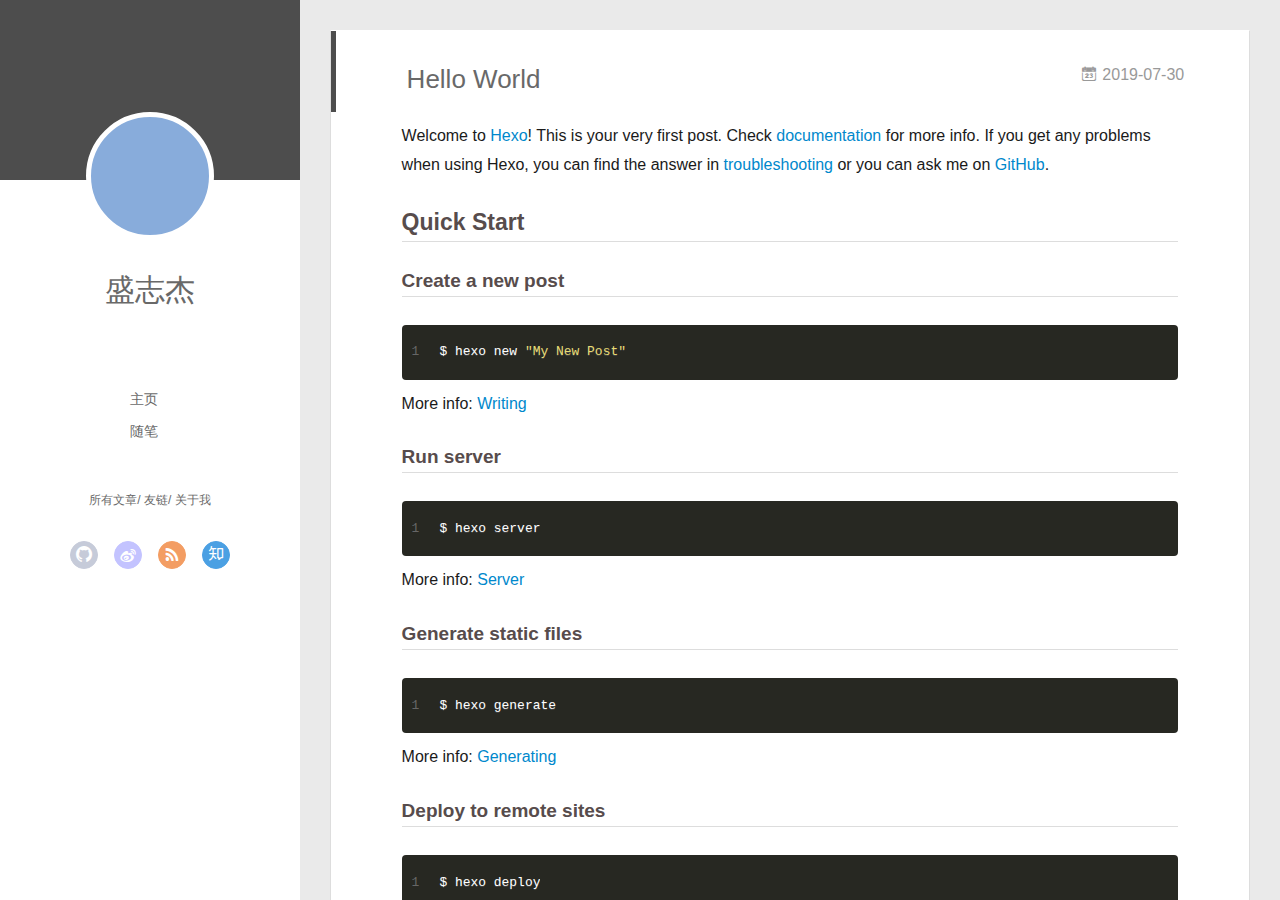
==== index.html @ b41f2821 "第一次提交" ====
<!DOCTYPE html>
<html>
<head><meta name="generator" content="Hexo 3.9.0">
  <meta charset="utf-8">
  
  <meta name="renderer" content="webkit">
  <meta http-equiv="X-UA-Compatible" content="IE=edge">
  <link rel="dns-prefetch" href="http://shengzhijie.tk">
  <title>盛志杰的博客</title>
  <meta name="viewport" content="width=device-width, initial-scale=1, maximum-scale=1">
  <meta property="og:type" content="website">
<meta property="og:title" content="盛志杰的博客">
<meta property="og:url" content="http://shengzhijie.tk/index.html">
<meta property="og:site_name" content="盛志杰的博客">
<meta property="og:locale" content="default">
<meta name="twitter:card" content="summary">
<meta name="twitter:title" content="盛志杰的博客">
  
    <link rel="alternative" href="/atom.xml" title="盛志杰的博客" type="application/atom+xml">
  
  
    <link rel="icon" href="/favicon.png">
  
  <link rel="stylesheet" type="text/css" href="/./main.0cf68a.css">
  <style type="text/css">
  
    #container.show {
      background: linear-gradient(200deg,#a0cfe4,#e8c37e);
    }
  </style>
  

  

</head>
</html>
<body>
  <div id="container" q-class="show:isCtnShow">
    <canvas id="anm-canvas" class="anm-canvas"></canvas>
    <div class="left-col" q-class="show:isShow">
      
<div class="overlay" style="background: #4d4d4d"></div>
<div class="intrude-less">
	<header id="header" class="inner">
		<a href="/" class="profilepic">
			<img src="" class="js-avatar">
		</a>
		<hgroup>
		  <h1 class="header-author"><a href="/">盛志杰</a></h1>
		</hgroup>
		

		<nav class="header-menu">
			<ul>
			
				<li><a href="/">主页</a></li>
	        
				<li><a href="/tags/随笔/">随笔</a></li>
	        
			</ul>
		</nav>
		<nav class="header-smart-menu">
    		
    			
    			<a q-on="click: openSlider(e, 'innerArchive')" href="javascript:void(0)">所有文章</a>
    			
            
    			
    			<a q-on="click: openSlider(e, 'friends')" href="javascript:void(0)">友链</a>
    			
            
    			
    			<a q-on="click: openSlider(e, 'aboutme')" href="javascript:void(0)">关于我</a>
    			
            
		</nav>
		<nav class="header-nav">
			<div class="social">
				
					<a class="github" target="_blank" href="#" title="github"><i class="icon-github"></i></a>
		        
					<a class="weibo" target="_blank" href="#" title="weibo"><i class="icon-weibo"></i></a>
		        
					<a class="rss" target="_blank" href="#" title="rss"><i class="icon-rss"></i></a>
		        
					<a class="zhihu" target="_blank" href="#" title="zhihu"><i class="icon-zhihu"></i></a>
		        
			</div>
		</nav>
	</header>		
</div>

    </div>
    <div class="mid-col" q-class="show:isShow,hide:isShow|isFalse">
      
<nav id="mobile-nav">
  	<div class="overlay js-overlay" style="background: #4d4d4d"></div>
	<div class="btnctn js-mobile-btnctn">
  		<div class="slider-trigger list" q-on="click: openSlider(e)"><i class="icon icon-sort"></i></div>
	</div>
	<div class="intrude-less">
		<header id="header" class="inner">
			<div class="profilepic">
				<img src="" class="js-avatar">
			</div>
			<hgroup>
			  <h1 class="header-author js-header-author">盛志杰</h1>
			</hgroup>
			
			
			
				
			
				
			
			
			
			<nav class="header-nav">
				<div class="social">
					
						<a class="github" target="_blank" href="#" title="github"><i class="icon-github"></i></a>
			        
						<a class="weibo" target="_blank" href="#" title="weibo"><i class="icon-weibo"></i></a>
			        
						<a class="rss" target="_blank" href="#" title="rss"><i class="icon-rss"></i></a>
			        
						<a class="zhihu" target="_blank" href="#" title="zhihu"><i class="icon-zhihu"></i></a>
			        
				</div>
			</nav>

			<nav class="header-menu js-header-menu">
				<ul style="width: 50%">
				
				
					<li style="width: 50%"><a href="/">主页</a></li>
		        
					<li style="width: 50%"><a href="/tags/随笔/">随笔</a></li>
		        
				</ul>
			</nav>
		</header>				
	</div>
	<div class="mobile-mask" style="display:none" q-show="isShow"></div>
</nav>

      <div id="wrapper" class="body-wrap">
        <div class="menu-l">
          <div class="canvas-wrap">
            <canvas data-colors="#eaeaea" data-sectionHeight="100" data-contentId="js-content" id="myCanvas1" class="anm-canvas"></canvas>
          </div>
          <div id="js-content" class="content-ll">
            
  
    <article id="post-hello-world" class="article article-type-post  article-index" itemscope itemprop="blogPost">
  <div class="article-inner">
    
      <header class="article-header">
        
  
    <h1 itemprop="name">
      <a class="article-title" href="/2019/07/30/hello-world/">Hello World</a>
    </h1>
  

        
        <a href="/2019/07/30/hello-world/" class="archive-article-date">
  	<time datetime="2019-07-30T13:53:30.695Z" itemprop="datePublished"><i class="icon-calendar icon"></i>2019-07-30</time>
</a>
        
      </header>
    
    <div class="article-entry" itemprop="articleBody">
      
        <p>Welcome to <a href="https://hexo.io/" target="_blank" rel="noopener">Hexo</a>! This is your very first post. Check <a href="https://hexo.io/docs/" target="_blank" rel="noopener">documentation</a> for more info. If you get any problems when using Hexo, you can find the answer in <a href="https://hexo.io/docs/troubleshooting.html" target="_blank" rel="noopener">troubleshooting</a> or you can ask me on <a href="https://github.com/hexojs/hexo/issues" target="_blank" rel="noopener">GitHub</a>.</p>
<h2 id="Quick-Start"><a href="#Quick-Start" class="headerlink" title="Quick Start"></a>Quick Start</h2><h3 id="Create-a-new-post"><a href="#Create-a-new-post" class="headerlink" title="Create a new post"></a>Create a new post</h3><figure class="highlight bash"><table><tr><td class="gutter"><pre><span class="line">1</span><br></pre></td><td class="code"><pre><span class="line">$ hexo new <span class="string">"My New Post"</span></span><br></pre></td></tr></table></figure>

<p>More info: <a href="https://hexo.io/docs/writing.html" target="_blank" rel="noopener">Writing</a></p>
<h3 id="Run-server"><a href="#Run-server" class="headerlink" title="Run server"></a>Run server</h3><figure class="highlight bash"><table><tr><td class="gutter"><pre><span class="line">1</span><br></pre></td><td class="code"><pre><span class="line">$ hexo server</span><br></pre></td></tr></table></figure>

<p>More info: <a href="https://hexo.io/docs/server.html" target="_blank" rel="noopener">Server</a></p>
<h3 id="Generate-static-files"><a href="#Generate-static-files" class="headerlink" title="Generate static files"></a>Generate static files</h3><figure class="highlight bash"><table><tr><td class="gutter"><pre><span class="line">1</span><br></pre></td><td class="code"><pre><span class="line">$ hexo generate</span><br></pre></td></tr></table></figure>

<p>More info: <a href="https://hexo.io/docs/generating.html" target="_blank" rel="noopener">Generating</a></p>
<h3 id="Deploy-to-remote-sites"><a href="#Deploy-to-remote-sites" class="headerlink" title="Deploy to remote sites"></a>Deploy to remote sites</h3><figure class="highlight bash"><table><tr><td class="gutter"><pre><span class="line">1</span><br></pre></td><td class="code"><pre><span class="line">$ hexo deploy</span><br></pre></td></tr></table></figure>

<p>More info: <a href="https://hexo.io/docs/deployment.html" target="_blank" rel="noopener">Deployment</a></p>

      

      
    </div>
    <div class="article-info article-info-index">
      
      
      

      
        <p class="article-more-link">
          <a class="article-more-a" href="/2019/07/30/hello-world/">展开全文 >></a>
        </p>
      

      
      <div class="clearfix"></div>
    </div>
  </div>
</article>

<aside class="wrap-side-operation">
    <div class="mod-side-operation">
        
        <div class="jump-container" id="js-jump-container" style="display:none;">
            <a href="javascript:void(0)" class="mod-side-operation__jump-to-top">
                <i class="icon-font icon-back"></i>
            </a>
            <div id="js-jump-plan-container" class="jump-plan-container" style="top: -11px;">
                <i class="icon-font icon-plane jump-plane"></i>
            </div>
        </div>
        
        
    </div>
</aside>




  
  


          </div>
        </div>
      </div>
      <footer id="footer">
  <div class="outer">
    <div id="footer-info">
    	<div class="footer-left">
    		&copy; 2019 盛志杰
    	</div>
      	<div class="footer-right">
      		<a href="http://hexo.io/" target="_blank">Hexo</a>  Theme <a href="https://github.com/litten/hexo-theme-yilia" target="_blank">Yilia</a> by Litten
      	</div>
    </div>
  </div>
</footer>
    </div>
    <script>
	var yiliaConfig = {
		mathjax: false,
		isHome: true,
		isPost: false,
		isArchive: false,
		isTag: false,
		isCategory: false,
		open_in_new: false,
		toc_hide_index: true,
		root: "/",
		innerArchive: true,
		showTags: false
	}
</script>

<script>!function(t){function n(e){if(r[e])return r[e].exports;var i=r[e]={exports:{},id:e,loaded:!1};return t[e].call(i.exports,i,i.exports,n),i.loaded=!0,i.exports}var r={};n.m=t,n.c=r,n.p="./",n(0)}([function(t,n,r){r(195),t.exports=r(191)},function(t,n,r){var e=r(3),i=r(52),o=r(27),u=r(28),c=r(53),f="prototype",a=function(t,n,r){var s,l,h,v,p=t&a.F,d=t&a.G,y=t&a.S,g=t&a.P,b=t&a.B,m=d?e:y?e[n]||(e[n]={}):(e[n]||{})[f],x=d?i:i[n]||(i[n]={}),w=x[f]||(x[f]={});d&&(r=n);for(s in r)l=!p&&m&&void 0!==m[s],h=(l?m:r)[s],v=b&&l?c(h,e):g&&"function"==typeof h?c(Function.call,h):h,m&&u(m,s,h,t&a.U),x[s]!=h&&o(x,s,v),g&&w[s]!=h&&(w[s]=h)};e.core=i,a.F=1,a.G=2,a.S=4,a.P=8,a.B=16,a.W=32,a.U=64,a.R=128,t.exports=a},function(t,n,r){var e=r(6);t.exports=function(t){if(!e(t))throw TypeError(t+" is not an object!");return t}},function(t,n){var r=t.exports="undefined"!=typeof window&&window.Math==Math?window:"undefined"!=typeof self&&self.Math==Math?self:Function("return this")();"number"==typeof __g&&(__g=r)},function(t,n){t.exports=function(t){try{return!!t()}catch(t){return!0}}},function(t,n){var r=t.exports="undefined"!=typeof window&&window.Math==Math?window:"undefined"!=typeof self&&self.Math==Math?self:Function("return this")();"number"==typeof __g&&(__g=r)},function(t,n){t.exports=function(t){return"object"==typeof t?null!==t:"function"==typeof t}},function(t,n,r){var e=r(126)("wks"),i=r(76),o=r(3).Symbol,u="function"==typeof o;(t.exports=function(t){return e[t]||(e[t]=u&&o[t]||(u?o:i)("Symbol."+t))}).store=e},function(t,n){var r={}.hasOwnProperty;t.exports=function(t,n){return r.call(t,n)}},function(t,n,r){var e=r(94),i=r(33);t.exports=function(t){return e(i(t))}},function(t,n,r){t.exports=!r(4)(function(){return 7!=Object.defineProperty({},"a",{get:function(){return 7}}).a})},function(t,n,r){var e=r(2),i=r(167),o=r(50),u=Object.defineProperty;n.f=r(10)?Object.defineProperty:function(t,n,r){if(e(t),n=o(n,!0),e(r),i)try{return u(t,n,r)}catch(t){}if("get"in r||"set"in r)throw TypeError("Accessors not supported!");return"value"in r&&(t[n]=r.value),t}},function(t,n,r){t.exports=!r(18)(function(){return 7!=Object.defineProperty({},"a",{get:function(){return 7}}).a})},function(t,n,r){var e=r(14),i=r(22);t.exports=r(12)?function(t,n,r){return e.f(t,n,i(1,r))}:function(t,n,r){return t[n]=r,t}},function(t,n,r){var e=r(20),i=r(58),o=r(42),u=Object.defineProperty;n.f=r(12)?Object.defineProperty:function(t,n,r){if(e(t),n=o(n,!0),e(r),i)try{return u(t,n,r)}catch(t){}if("get"in r||"set"in r)throw TypeError("Accessors not supported!");return"value"in r&&(t[n]=r.value),t}},function(t,n,r){var e=r(40)("wks"),i=r(23),o=r(5).Symbol,u="function"==typeof o;(t.exports=function(t){return e[t]||(e[t]=u&&o[t]||(u?o:i)("Symbol."+t))}).store=e},function(t,n,r){var e=r(67),i=Math.min;t.exports=function(t){return t>0?i(e(t),9007199254740991):0}},function(t,n,r){var e=r(46);t.exports=function(t){return Object(e(t))}},function(t,n){t.exports=function(t){try{return!!t()}catch(t){return!0}}},function(t,n,r){var e=r(63),i=r(34);t.exports=Object.keys||function(t){return e(t,i)}},function(t,n,r){var e=r(21);t.exports=function(t){if(!e(t))throw TypeError(t+" is not an object!");return t}},function(t,n){t.exports=function(t){return"object"==typeof t?null!==t:"function"==typeof t}},function(t,n){t.exports=function(t,n){return{enumerable:!(1&t),configurable:!(2&t),writable:!(4&t),value:n}}},function(t,n){var r=0,e=Math.random();t.exports=function(t){return"Symbol(".concat(void 0===t?"":t,")_",(++r+e).toString(36))}},function(t,n){var r={}.hasOwnProperty;t.exports=function(t,n){return r.call(t,n)}},function(t,n){var r=t.exports={version:"2.4.0"};"number"==typeof __e&&(__e=r)},function(t,n){t.exports=function(t){if("function"!=typeof t)throw TypeError(t+" is not a function!");return t}},function(t,n,r){var e=r(11),i=r(66);t.exports=r(10)?function(t,n,r){return e.f(t,n,i(1,r))}:function(t,n,r){return t[n]=r,t}},function(t,n,r){var e=r(3),i=r(27),o=r(24),u=r(76)("src"),c="toString",f=Function[c],a=(""+f).split(c);r(52).inspectSource=function(t){return f.call(t)},(t.exports=function(t,n,r,c){var f="function"==typeof r;f&&(o(r,"name")||i(r,"name",n)),t[n]!==r&&(f&&(o(r,u)||i(r,u,t[n]?""+t[n]:a.join(String(n)))),t===e?t[n]=r:c?t[n]?t[n]=r:i(t,n,r):(delete t[n],i(t,n,r)))})(Function.prototype,c,function(){return"function"==typeof this&&this[u]||f.call(this)})},function(t,n,r){var e=r(1),i=r(4),o=r(46),u=function(t,n,r,e){var i=String(o(t)),u="<"+n;return""!==r&&(u+=" "+r+'="'+String(e).replace(/"/g,"&quot;")+'"'),u+">"+i+"</"+n+">"};t.exports=function(t,n){var r={};r[t]=n(u),e(e.P+e.F*i(function(){var n=""[t]('"');return n!==n.toLowerCase()||n.split('"').length>3}),"String",r)}},function(t,n,r){var e=r(115),i=r(46);t.exports=function(t){return e(i(t))}},function(t,n,r){var e=r(116),i=r(66),o=r(30),u=r(50),c=r(24),f=r(167),a=Object.getOwnPropertyDescriptor;n.f=r(10)?a:function(t,n){if(t=o(t),n=u(n,!0),f)try{return a(t,n)}catch(t){}if(c(t,n))return i(!e.f.call(t,n),t[n])}},function(t,n,r){var e=r(24),i=r(17),o=r(145)("IE_PROTO"),u=Object.prototype;t.exports=Object.getPrototypeOf||function(t){return t=i(t),e(t,o)?t[o]:"function"==typeof t.constructor&&t instanceof t.constructor?t.constructor.prototype:t instanceof Object?u:null}},function(t,n){t.exports=function(t){if(void 0==t)throw TypeError("Can't call method on  "+t);return t}},function(t,n){t.exports="constructor,hasOwnProperty,isPrototypeOf,propertyIsEnumerable,toLocaleString,toString,valueOf".split(",")},function(t,n){t.exports={}},function(t,n){t.exports=!0},function(t,n){n.f={}.propertyIsEnumerable},function(t,n,r){var e=r(14).f,i=r(8),o=r(15)("toStringTag");t.exports=function(t,n,r){t&&!i(t=r?t:t.prototype,o)&&e(t,o,{configurable:!0,value:n})}},function(t,n,r){var e=r(40)("keys"),i=r(23);t.exports=function(t){return e[t]||(e[t]=i(t))}},function(t,n,r){var e=r(5),i="__core-js_shared__",o=e[i]||(e[i]={});t.exports=function(t){return o[t]||(o[t]={})}},function(t,n){var r=Math.ceil,e=Math.floor;t.exports=function(t){return isNaN(t=+t)?0:(t>0?e:r)(t)}},function(t,n,r){var e=r(21);t.exports=function(t,n){if(!e(t))return t;var r,i;if(n&&"function"==typeof(r=t.toString)&&!e(i=r.call(t)))return i;if("function"==typeof(r=t.valueOf)&&!e(i=r.call(t)))return i;if(!n&&"function"==typeof(r=t.toString)&&!e(i=r.call(t)))return i;throw TypeError("Can't convert object to primitive value")}},function(t,n,r){var e=r(5),i=r(25),o=r(36),u=r(44),c=r(14).f;t.exports=function(t){var n=i.Symbol||(i.Symbol=o?{}:e.Symbol||{});"_"==t.charAt(0)||t in n||c(n,t,{value:u.f(t)})}},function(t,n,r){n.f=r(15)},function(t,n){var r={}.toString;t.exports=function(t){return r.call(t).slice(8,-1)}},function(t,n){t.exports=function(t){if(void 0==t)throw TypeError("Can't call method on  "+t);return t}},function(t,n,r){var e=r(4);t.exports=function(t,n){return!!t&&e(function(){n?t.call(null,function(){},1):t.call(null)})}},function(t,n,r){var e=r(53),i=r(115),o=r(17),u=r(16),c=r(203);t.exports=function(t,n){var r=1==t,f=2==t,a=3==t,s=4==t,l=6==t,h=5==t||l,v=n||c;return function(n,c,p){for(var d,y,g=o(n),b=i(g),m=e(c,p,3),x=u(b.length),w=0,S=r?v(n,x):f?v(n,0):void 0;x>w;w++)if((h||w in b)&&(d=b[w],y=m(d,w,g),t))if(r)S[w]=y;else if(y)switch(t){case 3:return!0;case 5:return d;case 6:return w;case 2:S.push(d)}else if(s)return!1;return l?-1:a||s?s:S}}},function(t,n,r){var e=r(1),i=r(52),o=r(4);t.exports=function(t,n){var r=(i.Object||{})[t]||Object[t],u={};u[t]=n(r),e(e.S+e.F*o(function(){r(1)}),"Object",u)}},function(t,n,r){var e=r(6);t.exports=function(t,n){if(!e(t))return t;var r,i;if(n&&"function"==typeof(r=t.toString)&&!e(i=r.call(t)))return i;if("function"==typeof(r=t.valueOf)&&!e(i=r.call(t)))return i;if(!n&&"function"==typeof(r=t.toString)&&!e(i=r.call(t)))return i;throw TypeError("Can't convert object to primitive value")}},function(t,n,r){var e=r(5),i=r(25),o=r(91),u=r(13),c="prototype",f=function(t,n,r){var a,s,l,h=t&f.F,v=t&f.G,p=t&f.S,d=t&f.P,y=t&f.B,g=t&f.W,b=v?i:i[n]||(i[n]={}),m=b[c],x=v?e:p?e[n]:(e[n]||{})[c];v&&(r=n);for(a in r)(s=!h&&x&&void 0!==x[a])&&a in b||(l=s?x[a]:r[a],b[a]=v&&"function"!=typeof x[a]?r[a]:y&&s?o(l,e):g&&x[a]==l?function(t){var n=function(n,r,e){if(this instanceof t){switch(arguments.length){case 0:return new t;case 1:return new t(n);case 2:return new t(n,r)}return new t(n,r,e)}return t.apply(this,arguments)};return n[c]=t[c],n}(l):d&&"function"==typeof l?o(Function.call,l):l,d&&((b.virtual||(b.virtual={}))[a]=l,t&f.R&&m&&!m[a]&&u(m,a,l)))};f.F=1,f.G=2,f.S=4,f.P=8,f.B=16,f.W=32,f.U=64,f.R=128,t.exports=f},function(t,n){var r=t.exports={version:"2.4.0"};"number"==typeof __e&&(__e=r)},function(t,n,r){var e=r(26);t.exports=function(t,n,r){if(e(t),void 0===n)return t;switch(r){case 1:return function(r){return t.call(n,r)};case 2:return function(r,e){return t.call(n,r,e)};case 3:return function(r,e,i){return t.call(n,r,e,i)}}return function(){return t.apply(n,arguments)}}},function(t,n,r){var e=r(183),i=r(1),o=r(126)("metadata"),u=o.store||(o.store=new(r(186))),c=function(t,n,r){var i=u.get(t);if(!i){if(!r)return;u.set(t,i=new e)}var o=i.get(n);if(!o){if(!r)return;i.set(n,o=new e)}return o},f=function(t,n,r){var e=c(n,r,!1);return void 0!==e&&e.has(t)},a=function(t,n,r){var e=c(n,r,!1);return void 0===e?void 0:e.get(t)},s=function(t,n,r,e){c(r,e,!0).set(t,n)},l=function(t,n){var r=c(t,n,!1),e=[];return r&&r.forEach(function(t,n){e.push(n)}),e},h=function(t){return void 0===t||"symbol"==typeof t?t:String(t)},v=function(t){i(i.S,"Reflect",t)};t.exports={store:u,map:c,has:f,get:a,set:s,keys:l,key:h,exp:v}},function(t,n,r){"use strict";if(r(10)){var e=r(69),i=r(3),o=r(4),u=r(1),c=r(127),f=r(152),a=r(53),s=r(68),l=r(66),h=r(27),v=r(73),p=r(67),d=r(16),y=r(75),g=r(50),b=r(24),m=r(180),x=r(114),w=r(6),S=r(17),_=r(137),O=r(70),E=r(32),P=r(71).f,j=r(154),F=r(76),M=r(7),A=r(48),N=r(117),T=r(146),I=r(155),k=r(80),L=r(123),R=r(74),C=r(130),D=r(160),U=r(11),W=r(31),G=U.f,B=W.f,V=i.RangeError,z=i.TypeError,q=i.Uint8Array,K="ArrayBuffer",J="Shared"+K,Y="BYTES_PER_ELEMENT",H="prototype",$=Array[H],X=f.ArrayBuffer,Q=f.DataView,Z=A(0),tt=A(2),nt=A(3),rt=A(4),et=A(5),it=A(6),ot=N(!0),ut=N(!1),ct=I.values,ft=I.keys,at=I.entries,st=$.lastIndexOf,lt=$.reduce,ht=$.reduceRight,vt=$.join,pt=$.sort,dt=$.slice,yt=$.toString,gt=$.toLocaleString,bt=M("iterator"),mt=M("toStringTag"),xt=F("typed_constructor"),wt=F("def_constructor"),St=c.CONSTR,_t=c.TYPED,Ot=c.VIEW,Et="Wrong length!",Pt=A(1,function(t,n){return Tt(T(t,t[wt]),n)}),jt=o(function(){return 1===new q(new Uint16Array([1]).buffer)[0]}),Ft=!!q&&!!q[H].set&&o(function(){new q(1).set({})}),Mt=function(t,n){if(void 0===t)throw z(Et);var r=+t,e=d(t);if(n&&!m(r,e))throw V(Et);return e},At=function(t,n){var r=p(t);if(r<0||r%n)throw V("Wrong offset!");return r},Nt=function(t){if(w(t)&&_t in t)return t;throw z(t+" is not a typed array!")},Tt=function(t,n){if(!(w(t)&&xt in t))throw z("It is not a typed array constructor!");return new t(n)},It=function(t,n){return kt(T(t,t[wt]),n)},kt=function(t,n){for(var r=0,e=n.length,i=Tt(t,e);e>r;)i[r]=n[r++];return i},Lt=function(t,n,r){G(t,n,{get:function(){return this._d[r]}})},Rt=function(t){var n,r,e,i,o,u,c=S(t),f=arguments.length,s=f>1?arguments[1]:void 0,l=void 0!==s,h=j(c);if(void 0!=h&&!_(h)){for(u=h.call(c),e=[],n=0;!(o=u.next()).done;n++)e.push(o.value);c=e}for(l&&f>2&&(s=a(s,arguments[2],2)),n=0,r=d(c.length),i=Tt(this,r);r>n;n++)i[n]=l?s(c[n],n):c[n];return i},Ct=function(){for(var t=0,n=arguments.length,r=Tt(this,n);n>t;)r[t]=arguments[t++];return r},Dt=!!q&&o(function(){gt.call(new q(1))}),Ut=function(){return gt.apply(Dt?dt.call(Nt(this)):Nt(this),arguments)},Wt={copyWithin:function(t,n){return D.call(Nt(this),t,n,arguments.length>2?arguments[2]:void 0)},every:function(t){return rt(Nt(this),t,arguments.length>1?arguments[1]:void 0)},fill:function(t){return C.apply(Nt(this),arguments)},filter:function(t){return It(this,tt(Nt(this),t,arguments.length>1?arguments[1]:void 0))},find:function(t){return et(Nt(this),t,arguments.length>1?arguments[1]:void 0)},findIndex:function(t){return it(Nt(this),t,arguments.length>1?arguments[1]:void 0)},forEach:function(t){Z(Nt(this),t,arguments.length>1?arguments[1]:void 0)},indexOf:function(t){return ut(Nt(this),t,arguments.length>1?arguments[1]:void 0)},includes:function(t){return ot(Nt(this),t,arguments.length>1?arguments[1]:void 0)},join:function(t){return vt.apply(Nt(this),arguments)},lastIndexOf:function(t){return st.apply(Nt(this),arguments)},map:function(t){return Pt(Nt(this),t,arguments.length>1?arguments[1]:void 0)},reduce:function(t){return lt.apply(Nt(this),arguments)},reduceRight:function(t){return ht.apply(Nt(this),arguments)},reverse:function(){for(var t,n=this,r=Nt(n).length,e=Math.floor(r/2),i=0;i<e;)t=n[i],n[i++]=n[--r],n[r]=t;return n},some:function(t){return nt(Nt(this),t,arguments.length>1?arguments[1]:void 0)},sort:function(t){return pt.call(Nt(this),t)},subarray:function(t,n){var r=Nt(this),e=r.length,i=y(t,e);return new(T(r,r[wt]))(r.buffer,r.byteOffset+i*r.BYTES_PER_ELEMENT,d((void 0===n?e:y(n,e))-i))}},Gt=function(t,n){return It(this,dt.call(Nt(this),t,n))},Bt=function(t){Nt(this);var n=At(arguments[1],1),r=this.length,e=S(t),i=d(e.length),o=0;if(i+n>r)throw V(Et);for(;o<i;)this[n+o]=e[o++]},Vt={entries:function(){return at.call(Nt(this))},keys:function(){return ft.call(Nt(this))},values:function(){return ct.call(Nt(this))}},zt=function(t,n){return w(t)&&t[_t]&&"symbol"!=typeof n&&n in t&&String(+n)==String(n)},qt=function(t,n){return zt(t,n=g(n,!0))?l(2,t[n]):B(t,n)},Kt=function(t,n,r){return!(zt(t,n=g(n,!0))&&w(r)&&b(r,"value"))||b(r,"get")||b(r,"set")||r.configurable||b(r,"writable")&&!r.writable||b(r,"enumerable")&&!r.enumerable?G(t,n,r):(t[n]=r.value,t)};St||(W.f=qt,U.f=Kt),u(u.S+u.F*!St,"Object",{getOwnPropertyDescriptor:qt,defineProperty:Kt}),o(function(){yt.call({})})&&(yt=gt=function(){return vt.call(this)});var Jt=v({},Wt);v(Jt,Vt),h(Jt,bt,Vt.values),v(Jt,{slice:Gt,set:Bt,constructor:function(){},toString:yt,toLocaleString:Ut}),Lt(Jt,"buffer","b"),Lt(Jt,"byteOffset","o"),Lt(Jt,"byteLength","l"),Lt(Jt,"length","e"),G(Jt,mt,{get:function(){return this[_t]}}),t.exports=function(t,n,r,f){f=!!f;var a=t+(f?"Clamped":"")+"Array",l="Uint8Array"!=a,v="get"+t,p="set"+t,y=i[a],g=y||{},b=y&&E(y),m=!y||!c.ABV,S={},_=y&&y[H],j=function(t,r){var e=t._d;return e.v[v](r*n+e.o,jt)},F=function(t,r,e){var i=t._d;f&&(e=(e=Math.round(e))<0?0:e>255?255:255&e),i.v[p](r*n+i.o,e,jt)},M=function(t,n){G(t,n,{get:function(){return j(this,n)},set:function(t){return F(this,n,t)},enumerable:!0})};m?(y=r(function(t,r,e,i){s(t,y,a,"_d");var o,u,c,f,l=0,v=0;if(w(r)){if(!(r instanceof X||(f=x(r))==K||f==J))return _t in r?kt(y,r):Rt.call(y,r);o=r,v=At(e,n);var p=r.byteLength;if(void 0===i){if(p%n)throw V(Et);if((u=p-v)<0)throw V(Et)}else if((u=d(i)*n)+v>p)throw V(Et);c=u/n}else c=Mt(r,!0),u=c*n,o=new X(u);for(h(t,"_d",{b:o,o:v,l:u,e:c,v:new Q(o)});l<c;)M(t,l++)}),_=y[H]=O(Jt),h(_,"constructor",y)):L(function(t){new y(null),new y(t)},!0)||(y=r(function(t,r,e,i){s(t,y,a);var o;return w(r)?r instanceof X||(o=x(r))==K||o==J?void 0!==i?new g(r,At(e,n),i):void 0!==e?new g(r,At(e,n)):new g(r):_t in r?kt(y,r):Rt.call(y,r):new g(Mt(r,l))}),Z(b!==Function.prototype?P(g).concat(P(b)):P(g),function(t){t in y||h(y,t,g[t])}),y[H]=_,e||(_.constructor=y));var A=_[bt],N=!!A&&("values"==A.name||void 0==A.name),T=Vt.values;h(y,xt,!0),h(_,_t,a),h(_,Ot,!0),h(_,wt,y),(f?new y(1)[mt]==a:mt in _)||G(_,mt,{get:function(){return a}}),S[a]=y,u(u.G+u.W+u.F*(y!=g),S),u(u.S,a,{BYTES_PER_ELEMENT:n,from:Rt,of:Ct}),Y in _||h(_,Y,n),u(u.P,a,Wt),R(a),u(u.P+u.F*Ft,a,{set:Bt}),u(u.P+u.F*!N,a,Vt),u(u.P+u.F*(_.toString!=yt),a,{toString:yt}),u(u.P+u.F*o(function(){new y(1).slice()}),a,{slice:Gt}),u(u.P+u.F*(o(function(){return[1,2].toLocaleString()!=new y([1,2]).toLocaleString()})||!o(function(){_.toLocaleString.call([1,2])})),a,{toLocaleString:Ut}),k[a]=N?A:T,e||N||h(_,bt,T)}}else t.exports=function(){}},function(t,n){var r={}.toString;t.exports=function(t){return r.call(t).slice(8,-1)}},function(t,n,r){var e=r(21),i=r(5).document,o=e(i)&&e(i.createElement);t.exports=function(t){return o?i.createElement(t):{}}},function(t,n,r){t.exports=!r(12)&&!r(18)(function(){return 7!=Object.defineProperty(r(57)("div"),"a",{get:function(){return 7}}).a})},function(t,n,r){"use strict";var e=r(36),i=r(51),o=r(64),u=r(13),c=r(8),f=r(35),a=r(96),s=r(38),l=r(103),h=r(15)("iterator"),v=!([].keys&&"next"in[].keys()),p="keys",d="values",y=function(){return this};t.exports=function(t,n,r,g,b,m,x){a(r,n,g);var w,S,_,O=function(t){if(!v&&t in F)return F[t];switch(t){case p:case d:return function(){return new r(this,t)}}return function(){return new r(this,t)}},E=n+" Iterator",P=b==d,j=!1,F=t.prototype,M=F[h]||F["@@iterator"]||b&&F[b],A=M||O(b),N=b?P?O("entries"):A:void 0,T="Array"==n?F.entries||M:M;if(T&&(_=l(T.call(new t)))!==Object.prototype&&(s(_,E,!0),e||c(_,h)||u(_,h,y)),P&&M&&M.name!==d&&(j=!0,A=function(){return M.call(this)}),e&&!x||!v&&!j&&F[h]||u(F,h,A),f[n]=A,f[E]=y,b)if(w={values:P?A:O(d),keys:m?A:O(p),entries:N},x)for(S in w)S in F||o(F,S,w[S]);else i(i.P+i.F*(v||j),n,w);return w}},function(t,n,r){var e=r(20),i=r(100),o=r(34),u=r(39)("IE_PROTO"),c=function(){},f="prototype",a=function(){var t,n=r(57)("iframe"),e=o.length;for(n.style.display="none",r(93).appendChild(n),n.src="javascript:",t=n.contentWindow.document,t.open(),t.write("<script>document.F=Object<\/script>"),t.close(),a=t.F;e--;)delete a[f][o[e]];return a()};t.exports=Object.create||function(t,n){var r;return null!==t?(c[f]=e(t),r=new c,c[f]=null,r[u]=t):r=a(),void 0===n?r:i(r,n)}},function(t,n,r){var e=r(63),i=r(34).concat("length","prototype");n.f=Object.getOwnPropertyNames||function(t){return e(t,i)}},function(t,n){n.f=Object.getOwnPropertySymbols},function(t,n,r){var e=r(8),i=r(9),o=r(90)(!1),u=r(39)("IE_PROTO");t.exports=function(t,n){var r,c=i(t),f=0,a=[];for(r in c)r!=u&&e(c,r)&&a.push(r);for(;n.length>f;)e(c,r=n[f++])&&(~o(a,r)||a.push(r));return a}},function(t,n,r){t.exports=r(13)},function(t,n,r){var e=r(76)("meta"),i=r(6),o=r(24),u=r(11).f,c=0,f=Object.isExtensible||function(){return!0},a=!r(4)(function(){return f(Object.preventExtensions({}))}),s=function(t){u(t,e,{value:{i:"O"+ ++c,w:{}}})},l=function(t,n){if(!i(t))return"symbol"==typeof t?t:("string"==typeof t?"S":"P")+t;if(!o(t,e)){if(!f(t))return"F";if(!n)return"E";s(t)}return t[e].i},h=function(t,n){if(!o(t,e)){if(!f(t))return!0;if(!n)return!1;s(t)}return t[e].w},v=function(t){return a&&p.NEED&&f(t)&&!o(t,e)&&s(t),t},p=t.exports={KEY:e,NEED:!1,fastKey:l,getWeak:h,onFreeze:v}},function(t,n){t.exports=function(t,n){return{enumerable:!(1&t),configurable:!(2&t),writable:!(4&t),value:n}}},function(t,n){var r=Math.ceil,e=Math.floor;t.exports=function(t){return isNaN(t=+t)?0:(t>0?e:r)(t)}},function(t,n){t.exports=function(t,n,r,e){if(!(t instanceof n)||void 0!==e&&e in t)throw TypeError(r+": incorrect invocation!");return t}},function(t,n){t.exports=!1},function(t,n,r){var e=r(2),i=r(173),o=r(133),u=r(145)("IE_PROTO"),c=function(){},f="prototype",a=function(){var t,n=r(132)("iframe"),e=o.length;for(n.style.display="none",r(135).appendChild(n),n.src="javascript:",t=n.contentWindow.document,t.open(),t.write("<script>document.F=Object<\/script>"),t.close(),a=t.F;e--;)delete a[f][o[e]];return a()};t.exports=Object.create||function(t,n){var r;return null!==t?(c[f]=e(t),r=new c,c[f]=null,r[u]=t):r=a(),void 0===n?r:i(r,n)}},function(t,n,r){var e=r(175),i=r(133).concat("length","prototype");n.f=Object.getOwnPropertyNames||function(t){return e(t,i)}},function(t,n,r){var e=r(175),i=r(133);t.exports=Object.keys||function(t){return e(t,i)}},function(t,n,r){var e=r(28);t.exports=function(t,n,r){for(var i in n)e(t,i,n[i],r);return t}},function(t,n,r){"use strict";var e=r(3),i=r(11),o=r(10),u=r(7)("species");t.exports=function(t){var n=e[t];o&&n&&!n[u]&&i.f(n,u,{configurable:!0,get:function(){return this}})}},function(t,n,r){var e=r(67),i=Math.max,o=Math.min;t.exports=function(t,n){return t=e(t),t<0?i(t+n,0):o(t,n)}},function(t,n){var r=0,e=Math.random();t.exports=function(t){return"Symbol(".concat(void 0===t?"":t,")_",(++r+e).toString(36))}},function(t,n,r){var e=r(33);t.exports=function(t){return Object(e(t))}},function(t,n,r){var e=r(7)("unscopables"),i=Array.prototype;void 0==i[e]&&r(27)(i,e,{}),t.exports=function(t){i[e][t]=!0}},function(t,n,r){var e=r(53),i=r(169),o=r(137),u=r(2),c=r(16),f=r(154),a={},s={},n=t.exports=function(t,n,r,l,h){var v,p,d,y,g=h?function(){return t}:f(t),b=e(r,l,n?2:1),m=0;if("function"!=typeof g)throw TypeError(t+" is not iterable!");if(o(g)){for(v=c(t.length);v>m;m++)if((y=n?b(u(p=t[m])[0],p[1]):b(t[m]))===a||y===s)return y}else for(d=g.call(t);!(p=d.next()).done;)if((y=i(d,b,p.value,n))===a||y===s)return y};n.BREAK=a,n.RETURN=s},function(t,n){t.exports={}},function(t,n,r){var e=r(11).f,i=r(24),o=r(7)("toStringTag");t.exports=function(t,n,r){t&&!i(t=r?t:t.prototype,o)&&e(t,o,{configurable:!0,value:n})}},function(t,n,r){var e=r(1),i=r(46),o=r(4),u=r(150),c="["+u+"]",f="​",a=RegExp("^"+c+c+"*"),s=RegExp(c+c+"*$"),l=function(t,n,r){var i={},c=o(function(){return!!u[t]()||f[t]()!=f}),a=i[t]=c?n(h):u[t];r&&(i[r]=a),e(e.P+e.F*c,"String",i)},h=l.trim=function(t,n){return t=String(i(t)),1&n&&(t=t.replace(a,"")),2&n&&(t=t.replace(s,"")),t};t.exports=l},function(t,n,r){t.exports={default:r(86),__esModule:!0}},function(t,n,r){t.exports={default:r(87),__esModule:!0}},function(t,n,r){"use strict";function e(t){return t&&t.__esModule?t:{default:t}}n.__esModule=!0;var i=r(84),o=e(i),u=r(83),c=e(u),f="function"==typeof c.default&&"symbol"==typeof o.default?function(t){return typeof t}:function(t){return t&&"function"==typeof c.default&&t.constructor===c.default&&t!==c.default.prototype?"symbol":typeof t};n.default="function"==typeof c.default&&"symbol"===f(o.default)?function(t){return void 0===t?"undefined":f(t)}:function(t){return t&&"function"==typeof c.default&&t.constructor===c.default&&t!==c.default.prototype?"symbol":void 0===t?"undefined":f(t)}},function(t,n,r){r(110),r(108),r(111),r(112),t.exports=r(25).Symbol},function(t,n,r){r(109),r(113),t.exports=r(44).f("iterator")},function(t,n){t.exports=function(t){if("function"!=typeof t)throw TypeError(t+" is not a function!");return t}},function(t,n){t.exports=function(){}},function(t,n,r){var e=r(9),i=r(106),o=r(105);t.exports=function(t){return function(n,r,u){var c,f=e(n),a=i(f.length),s=o(u,a);if(t&&r!=r){for(;a>s;)if((c=f[s++])!=c)return!0}else for(;a>s;s++)if((t||s in f)&&f[s]===r)return t||s||0;return!t&&-1}}},function(t,n,r){var e=r(88);t.exports=function(t,n,r){if(e(t),void 0===n)return t;switch(r){case 1:return function(r){return t.call(n,r)};case 2:return function(r,e){return t.call(n,r,e)};case 3:return function(r,e,i){return t.call(n,r,e,i)}}return function(){return t.apply(n,arguments)}}},function(t,n,r){var e=r(19),i=r(62),o=r(37);t.exports=function(t){var n=e(t),r=i.f;if(r)for(var u,c=r(t),f=o.f,a=0;c.length>a;)f.call(t,u=c[a++])&&n.push(u);return n}},function(t,n,r){t.exports=r(5).document&&document.documentElement},function(t,n,r){var e=r(56);t.exports=Object("z").propertyIsEnumerable(0)?Object:function(t){return"String"==e(t)?t.split(""):Object(t)}},function(t,n,r){var e=r(56);t.exports=Array.isArray||function(t){return"Array"==e(t)}},function(t,n,r){"use strict";var e=r(60),i=r(22),o=r(38),u={};r(13)(u,r(15)("iterator"),function(){return this}),t.exports=function(t,n,r){t.prototype=e(u,{next:i(1,r)}),o(t,n+" Iterator")}},function(t,n){t.exports=function(t,n){return{value:n,done:!!t}}},function(t,n,r){var e=r(19),i=r(9);t.exports=function(t,n){for(var r,o=i(t),u=e(o),c=u.length,f=0;c>f;)if(o[r=u[f++]]===n)return r}},function(t,n,r){var e=r(23)("meta"),i=r(21),o=r(8),u=r(14).f,c=0,f=Object.isExtensible||function(){return!0},a=!r(18)(function(){return f(Object.preventExtensions({}))}),s=function(t){u(t,e,{value:{i:"O"+ ++c,w:{}}})},l=function(t,n){if(!i(t))return"symbol"==typeof t?t:("string"==typeof t?"S":"P")+t;if(!o(t,e)){if(!f(t))return"F";if(!n)return"E";s(t)}return t[e].i},h=function(t,n){if(!o(t,e)){if(!f(t))return!0;if(!n)return!1;s(t)}return t[e].w},v=function(t){return a&&p.NEED&&f(t)&&!o(t,e)&&s(t),t},p=t.exports={KEY:e,NEED:!1,fastKey:l,getWeak:h,onFreeze:v}},function(t,n,r){var e=r(14),i=r(20),o=r(19);t.exports=r(12)?Object.defineProperties:function(t,n){i(t);for(var r,u=o(n),c=u.length,f=0;c>f;)e.f(t,r=u[f++],n[r]);return t}},function(t,n,r){var e=r(37),i=r(22),o=r(9),u=r(42),c=r(8),f=r(58),a=Object.getOwnPropertyDescriptor;n.f=r(12)?a:function(t,n){if(t=o(t),n=u(n,!0),f)try{return a(t,n)}catch(t){}if(c(t,n))return i(!e.f.call(t,n),t[n])}},function(t,n,r){var e=r(9),i=r(61).f,o={}.toString,u="object"==typeof window&&window&&Object.getOwnPropertyNames?Object.getOwnPropertyNames(window):[],c=function(t){try{return i(t)}catch(t){return u.slice()}};t.exports.f=function(t){return u&&"[object Window]"==o.call(t)?c(t):i(e(t))}},function(t,n,r){var e=r(8),i=r(77),o=r(39)("IE_PROTO"),u=Object.prototype;t.exports=Object.getPrototypeOf||function(t){return t=i(t),e(t,o)?t[o]:"function"==typeof t.constructor&&t instanceof t.constructor?t.constructor.prototype:t instanceof Object?u:null}},function(t,n,r){var e=r(41),i=r(33);t.exports=function(t){return function(n,r){var o,u,c=String(i(n)),f=e(r),a=c.length;return f<0||f>=a?t?"":void 0:(o=c.charCodeAt(f),o<55296||o>56319||f+1===a||(u=c.charCodeAt(f+1))<56320||u>57343?t?c.charAt(f):o:t?c.slice(f,f+2):u-56320+(o-55296<<10)+65536)}}},function(t,n,r){var e=r(41),i=Math.max,o=Math.min;t.exports=function(t,n){return t=e(t),t<0?i(t+n,0):o(t,n)}},function(t,n,r){var e=r(41),i=Math.min;t.exports=function(t){return t>0?i(e(t),9007199254740991):0}},function(t,n,r){"use strict";var e=r(89),i=r(97),o=r(35),u=r(9);t.exports=r(59)(Array,"Array",function(t,n){this._t=u(t),this._i=0,this._k=n},function(){var t=this._t,n=this._k,r=this._i++;return!t||r>=t.length?(this._t=void 0,i(1)):"keys"==n?i(0,r):"values"==n?i(0,t[r]):i(0,[r,t[r]])},"values"),o.Arguments=o.Array,e("keys"),e("values"),e("entries")},function(t,n){},function(t,n,r){"use strict";var e=r(104)(!0);r(59)(String,"String",function(t){this._t=String(t),this._i=0},function(){var t,n=this._t,r=this._i;return r>=n.length?{value:void 0,done:!0}:(t=e(n,r),this._i+=t.length,{value:t,done:!1})})},function(t,n,r){"use strict";var e=r(5),i=r(8),o=r(12),u=r(51),c=r(64),f=r(99).KEY,a=r(18),s=r(40),l=r(38),h=r(23),v=r(15),p=r(44),d=r(43),y=r(98),g=r(92),b=r(95),m=r(20),x=r(9),w=r(42),S=r(22),_=r(60),O=r(102),E=r(101),P=r(14),j=r(19),F=E.f,M=P.f,A=O.f,N=e.Symbol,T=e.JSON,I=T&&T.stringify,k="prototype",L=v("_hidden"),R=v("toPrimitive"),C={}.propertyIsEnumerable,D=s("symbol-registry"),U=s("symbols"),W=s("op-symbols"),G=Object[k],B="function"==typeof N,V=e.QObject,z=!V||!V[k]||!V[k].findChild,q=o&&a(function(){return 7!=_(M({},"a",{get:function(){return M(this,"a",{value:7}).a}})).a})?function(t,n,r){var e=F(G,n);e&&delete G[n],M(t,n,r),e&&t!==G&&M(G,n,e)}:M,K=function(t){var n=U[t]=_(N[k]);return n._k=t,n},J=B&&"symbol"==typeof N.iterator?function(t){return"symbol"==typeof t}:function(t){return t instanceof N},Y=function(t,n,r){return t===G&&Y(W,n,r),m(t),n=w(n,!0),m(r),i(U,n)?(r.enumerable?(i(t,L)&&t[L][n]&&(t[L][n]=!1),r=_(r,{enumerable:S(0,!1)})):(i(t,L)||M(t,L,S(1,{})),t[L][n]=!0),q(t,n,r)):M(t,n,r)},H=function(t,n){m(t);for(var r,e=g(n=x(n)),i=0,o=e.length;o>i;)Y(t,r=e[i++],n[r]);return t},$=function(t,n){return void 0===n?_(t):H(_(t),n)},X=function(t){var n=C.call(this,t=w(t,!0));return!(this===G&&i(U,t)&&!i(W,t))&&(!(n||!i(this,t)||!i(U,t)||i(this,L)&&this[L][t])||n)},Q=function(t,n){if(t=x(t),n=w(n,!0),t!==G||!i(U,n)||i(W,n)){var r=F(t,n);return!r||!i(U,n)||i(t,L)&&t[L][n]||(r.enumerable=!0),r}},Z=function(t){for(var n,r=A(x(t)),e=[],o=0;r.length>o;)i(U,n=r[o++])||n==L||n==f||e.push(n);return e},tt=function(t){for(var n,r=t===G,e=A(r?W:x(t)),o=[],u=0;e.length>u;)!i(U,n=e[u++])||r&&!i(G,n)||o.push(U[n]);return o};B||(N=function(){if(this instanceof N)throw TypeError("Symbol is not a constructor!");var t=h(arguments.length>0?arguments[0]:void 0),n=function(r){this===G&&n.call(W,r),i(this,L)&&i(this[L],t)&&(this[L][t]=!1),q(this,t,S(1,r))};return o&&z&&q(G,t,{configurable:!0,set:n}),K(t)},c(N[k],"toString",function(){return this._k}),E.f=Q,P.f=Y,r(61).f=O.f=Z,r(37).f=X,r(62).f=tt,o&&!r(36)&&c(G,"propertyIsEnumerable",X,!0),p.f=function(t){return K(v(t))}),u(u.G+u.W+u.F*!B,{Symbol:N});for(var nt="hasInstance,isConcatSpreadable,iterator,match,replace,search,species,split,toPrimitive,toStringTag,unscopables".split(","),rt=0;nt.length>rt;)v(nt[rt++]);for(var nt=j(v.store),rt=0;nt.length>rt;)d(nt[rt++]);u(u.S+u.F*!B,"Symbol",{for:function(t){return i(D,t+="")?D[t]:D[t]=N(t)},keyFor:function(t){if(J(t))return y(D,t);throw TypeError(t+" is not a symbol!")},useSetter:function(){z=!0},useSimple:function(){z=!1}}),u(u.S+u.F*!B,"Object",{create:$,defineProperty:Y,defineProperties:H,getOwnPropertyDescriptor:Q,getOwnPropertyNames:Z,getOwnPropertySymbols:tt}),T&&u(u.S+u.F*(!B||a(function(){var t=N();return"[null]"!=I([t])||"{}"!=I({a:t})||"{}"!=I(Object(t))})),"JSON",{stringify:function(t){if(void 0!==t&&!J(t)){for(var n,r,e=[t],i=1;arguments.length>i;)e.push(arguments[i++]);return n=e[1],"function"==typeof n&&(r=n),!r&&b(n)||(n=function(t,n){if(r&&(n=r.call(this,t,n)),!J(n))return n}),e[1]=n,I.apply(T,e)}}}),N[k][R]||r(13)(N[k],R,N[k].valueOf),l(N,"Symbol"),l(Math,"Math",!0),l(e.JSON,"JSON",!0)},function(t,n,r){r(43)("asyncIterator")},function(t,n,r){r(43)("observable")},function(t,n,r){r(107);for(var e=r(5),i=r(13),o=r(35),u=r(15)("toStringTag"),c=["NodeList","DOMTokenList","MediaList","StyleSheetList","CSSRuleList"],f=0;f<5;f++){var a=c[f],s=e[a],l=s&&s.prototype;l&&!l[u]&&i(l,u,a),o[a]=o.Array}},function(t,n,r){var e=r(45),i=r(7)("toStringTag"),o="Arguments"==e(function(){return arguments}()),u=function(t,n){try{return t[n]}catch(t){}};t.exports=function(t){var n,r,c;return void 0===t?"Undefined":null===t?"Null":"string"==typeof(r=u(n=Object(t),i))?r:o?e(n):"Object"==(c=e(n))&&"function"==typeof n.callee?"Arguments":c}},function(t,n,r){var e=r(45);t.exports=Object("z").propertyIsEnumerable(0)?Object:function(t){return"String"==e(t)?t.split(""):Object(t)}},function(t,n){n.f={}.propertyIsEnumerable},function(t,n,r){var e=r(30),i=r(16),o=r(75);t.exports=function(t){return function(n,r,u){var c,f=e(n),a=i(f.length),s=o(u,a);if(t&&r!=r){for(;a>s;)if((c=f[s++])!=c)return!0}else for(;a>s;s++)if((t||s in f)&&f[s]===r)return t||s||0;return!t&&-1}}},function(t,n,r){"use strict";var e=r(3),i=r(1),o=r(28),u=r(73),c=r(65),f=r(79),a=r(68),s=r(6),l=r(4),h=r(123),v=r(81),p=r(136);t.exports=function(t,n,r,d,y,g){var b=e[t],m=b,x=y?"set":"add",w=m&&m.prototype,S={},_=function(t){var n=w[t];o(w,t,"delete"==t?function(t){return!(g&&!s(t))&&n.call(this,0===t?0:t)}:"has"==t?function(t){return!(g&&!s(t))&&n.call(this,0===t?0:t)}:"get"==t?function(t){return g&&!s(t)?void 0:n.call(this,0===t?0:t)}:"add"==t?function(t){return n.call(this,0===t?0:t),this}:function(t,r){return n.call(this,0===t?0:t,r),this})};if("function"==typeof m&&(g||w.forEach&&!l(function(){(new m).entries().next()}))){var O=new m,E=O[x](g?{}:-0,1)!=O,P=l(function(){O.has(1)}),j=h(function(t){new m(t)}),F=!g&&l(function(){for(var t=new m,n=5;n--;)t[x](n,n);return!t.has(-0)});j||(m=n(function(n,r){a(n,m,t);var e=p(new b,n,m);return void 0!=r&&f(r,y,e[x],e),e}),m.prototype=w,w.constructor=m),(P||F)&&(_("delete"),_("has"),y&&_("get")),(F||E)&&_(x),g&&w.clear&&delete w.clear}else m=d.getConstructor(n,t,y,x),u(m.prototype,r),c.NEED=!0;return v(m,t),S[t]=m,i(i.G+i.W+i.F*(m!=b),S),g||d.setStrong(m,t,y),m}},function(t,n,r){"use strict";var e=r(27),i=r(28),o=r(4),u=r(46),c=r(7);t.exports=function(t,n,r){var f=c(t),a=r(u,f,""[t]),s=a[0],l=a[1];o(function(){var n={};return n[f]=function(){return 7},7!=""[t](n)})&&(i(String.prototype,t,s),e(RegExp.prototype,f,2==n?function(t,n){return l.call(t,this,n)}:function(t){return l.call(t,this)}))}
},function(t,n,r){"use strict";var e=r(2);t.exports=function(){var t=e(this),n="";return t.global&&(n+="g"),t.ignoreCase&&(n+="i"),t.multiline&&(n+="m"),t.unicode&&(n+="u"),t.sticky&&(n+="y"),n}},function(t,n){t.exports=function(t,n,r){var e=void 0===r;switch(n.length){case 0:return e?t():t.call(r);case 1:return e?t(n[0]):t.call(r,n[0]);case 2:return e?t(n[0],n[1]):t.call(r,n[0],n[1]);case 3:return e?t(n[0],n[1],n[2]):t.call(r,n[0],n[1],n[2]);case 4:return e?t(n[0],n[1],n[2],n[3]):t.call(r,n[0],n[1],n[2],n[3])}return t.apply(r,n)}},function(t,n,r){var e=r(6),i=r(45),o=r(7)("match");t.exports=function(t){var n;return e(t)&&(void 0!==(n=t[o])?!!n:"RegExp"==i(t))}},function(t,n,r){var e=r(7)("iterator"),i=!1;try{var o=[7][e]();o.return=function(){i=!0},Array.from(o,function(){throw 2})}catch(t){}t.exports=function(t,n){if(!n&&!i)return!1;var r=!1;try{var o=[7],u=o[e]();u.next=function(){return{done:r=!0}},o[e]=function(){return u},t(o)}catch(t){}return r}},function(t,n,r){t.exports=r(69)||!r(4)(function(){var t=Math.random();__defineSetter__.call(null,t,function(){}),delete r(3)[t]})},function(t,n){n.f=Object.getOwnPropertySymbols},function(t,n,r){var e=r(3),i="__core-js_shared__",o=e[i]||(e[i]={});t.exports=function(t){return o[t]||(o[t]={})}},function(t,n,r){for(var e,i=r(3),o=r(27),u=r(76),c=u("typed_array"),f=u("view"),a=!(!i.ArrayBuffer||!i.DataView),s=a,l=0,h="Int8Array,Uint8Array,Uint8ClampedArray,Int16Array,Uint16Array,Int32Array,Uint32Array,Float32Array,Float64Array".split(",");l<9;)(e=i[h[l++]])?(o(e.prototype,c,!0),o(e.prototype,f,!0)):s=!1;t.exports={ABV:a,CONSTR:s,TYPED:c,VIEW:f}},function(t,n){"use strict";var r={versions:function(){var t=window.navigator.userAgent;return{trident:t.indexOf("Trident")>-1,presto:t.indexOf("Presto")>-1,webKit:t.indexOf("AppleWebKit")>-1,gecko:t.indexOf("Gecko")>-1&&-1==t.indexOf("KHTML"),mobile:!!t.match(/AppleWebKit.*Mobile.*/),ios:!!t.match(/\(i[^;]+;( U;)? CPU.+Mac OS X/),android:t.indexOf("Android")>-1||t.indexOf("Linux")>-1,iPhone:t.indexOf("iPhone")>-1||t.indexOf("Mac")>-1,iPad:t.indexOf("iPad")>-1,webApp:-1==t.indexOf("Safari"),weixin:-1==t.indexOf("MicroMessenger")}}()};t.exports=r},function(t,n,r){"use strict";var e=r(85),i=function(t){return t&&t.__esModule?t:{default:t}}(e),o=function(){function t(t,n,e){return n||e?String.fromCharCode(n||e):r[t]||t}function n(t){return e[t]}var r={"&quot;":'"',"&lt;":"<","&gt;":">","&amp;":"&","&nbsp;":" "},e={};for(var u in r)e[r[u]]=u;return r["&apos;"]="'",e["'"]="&#39;",{encode:function(t){return t?(""+t).replace(/['<> "&]/g,n).replace(/\r?\n/g,"<br/>").replace(/\s/g,"&nbsp;"):""},decode:function(n){return n?(""+n).replace(/<br\s*\/?>/gi,"\n").replace(/&quot;|&lt;|&gt;|&amp;|&nbsp;|&apos;|&#(\d+);|&#(\d+)/g,t).replace(/\u00a0/g," "):""},encodeBase16:function(t){if(!t)return t;t+="";for(var n=[],r=0,e=t.length;e>r;r++)n.push(t.charCodeAt(r).toString(16).toUpperCase());return n.join("")},encodeBase16forJSON:function(t){if(!t)return t;t=t.replace(/[\u4E00-\u9FBF]/gi,function(t){return escape(t).replace("%u","\\u")});for(var n=[],r=0,e=t.length;e>r;r++)n.push(t.charCodeAt(r).toString(16).toUpperCase());return n.join("")},decodeBase16:function(t){if(!t)return t;t+="";for(var n=[],r=0,e=t.length;e>r;r+=2)n.push(String.fromCharCode("0x"+t.slice(r,r+2)));return n.join("")},encodeObject:function(t){if(t instanceof Array)for(var n=0,r=t.length;r>n;n++)t[n]=o.encodeObject(t[n]);else if("object"==(void 0===t?"undefined":(0,i.default)(t)))for(var e in t)t[e]=o.encodeObject(t[e]);else if("string"==typeof t)return o.encode(t);return t},loadScript:function(t){var n=document.createElement("script");document.getElementsByTagName("body")[0].appendChild(n),n.setAttribute("src",t)},addLoadEvent:function(t){var n=window.onload;"function"!=typeof window.onload?window.onload=t:window.onload=function(){n(),t()}}}}();t.exports=o},function(t,n,r){"use strict";var e=r(17),i=r(75),o=r(16);t.exports=function(t){for(var n=e(this),r=o(n.length),u=arguments.length,c=i(u>1?arguments[1]:void 0,r),f=u>2?arguments[2]:void 0,a=void 0===f?r:i(f,r);a>c;)n[c++]=t;return n}},function(t,n,r){"use strict";var e=r(11),i=r(66);t.exports=function(t,n,r){n in t?e.f(t,n,i(0,r)):t[n]=r}},function(t,n,r){var e=r(6),i=r(3).document,o=e(i)&&e(i.createElement);t.exports=function(t){return o?i.createElement(t):{}}},function(t,n){t.exports="constructor,hasOwnProperty,isPrototypeOf,propertyIsEnumerable,toLocaleString,toString,valueOf".split(",")},function(t,n,r){var e=r(7)("match");t.exports=function(t){var n=/./;try{"/./"[t](n)}catch(r){try{return n[e]=!1,!"/./"[t](n)}catch(t){}}return!0}},function(t,n,r){t.exports=r(3).document&&document.documentElement},function(t,n,r){var e=r(6),i=r(144).set;t.exports=function(t,n,r){var o,u=n.constructor;return u!==r&&"function"==typeof u&&(o=u.prototype)!==r.prototype&&e(o)&&i&&i(t,o),t}},function(t,n,r){var e=r(80),i=r(7)("iterator"),o=Array.prototype;t.exports=function(t){return void 0!==t&&(e.Array===t||o[i]===t)}},function(t,n,r){var e=r(45);t.exports=Array.isArray||function(t){return"Array"==e(t)}},function(t,n,r){"use strict";var e=r(70),i=r(66),o=r(81),u={};r(27)(u,r(7)("iterator"),function(){return this}),t.exports=function(t,n,r){t.prototype=e(u,{next:i(1,r)}),o(t,n+" Iterator")}},function(t,n,r){"use strict";var e=r(69),i=r(1),o=r(28),u=r(27),c=r(24),f=r(80),a=r(139),s=r(81),l=r(32),h=r(7)("iterator"),v=!([].keys&&"next"in[].keys()),p="keys",d="values",y=function(){return this};t.exports=function(t,n,r,g,b,m,x){a(r,n,g);var w,S,_,O=function(t){if(!v&&t in F)return F[t];switch(t){case p:case d:return function(){return new r(this,t)}}return function(){return new r(this,t)}},E=n+" Iterator",P=b==d,j=!1,F=t.prototype,M=F[h]||F["@@iterator"]||b&&F[b],A=M||O(b),N=b?P?O("entries"):A:void 0,T="Array"==n?F.entries||M:M;if(T&&(_=l(T.call(new t)))!==Object.prototype&&(s(_,E,!0),e||c(_,h)||u(_,h,y)),P&&M&&M.name!==d&&(j=!0,A=function(){return M.call(this)}),e&&!x||!v&&!j&&F[h]||u(F,h,A),f[n]=A,f[E]=y,b)if(w={values:P?A:O(d),keys:m?A:O(p),entries:N},x)for(S in w)S in F||o(F,S,w[S]);else i(i.P+i.F*(v||j),n,w);return w}},function(t,n){var r=Math.expm1;t.exports=!r||r(10)>22025.465794806718||r(10)<22025.465794806718||-2e-17!=r(-2e-17)?function(t){return 0==(t=+t)?t:t>-1e-6&&t<1e-6?t+t*t/2:Math.exp(t)-1}:r},function(t,n){t.exports=Math.sign||function(t){return 0==(t=+t)||t!=t?t:t<0?-1:1}},function(t,n,r){var e=r(3),i=r(151).set,o=e.MutationObserver||e.WebKitMutationObserver,u=e.process,c=e.Promise,f="process"==r(45)(u);t.exports=function(){var t,n,r,a=function(){var e,i;for(f&&(e=u.domain)&&e.exit();t;){i=t.fn,t=t.next;try{i()}catch(e){throw t?r():n=void 0,e}}n=void 0,e&&e.enter()};if(f)r=function(){u.nextTick(a)};else if(o){var s=!0,l=document.createTextNode("");new o(a).observe(l,{characterData:!0}),r=function(){l.data=s=!s}}else if(c&&c.resolve){var h=c.resolve();r=function(){h.then(a)}}else r=function(){i.call(e,a)};return function(e){var i={fn:e,next:void 0};n&&(n.next=i),t||(t=i,r()),n=i}}},function(t,n,r){var e=r(6),i=r(2),o=function(t,n){if(i(t),!e(n)&&null!==n)throw TypeError(n+": can't set as prototype!")};t.exports={set:Object.setPrototypeOf||("__proto__"in{}?function(t,n,e){try{e=r(53)(Function.call,r(31).f(Object.prototype,"__proto__").set,2),e(t,[]),n=!(t instanceof Array)}catch(t){n=!0}return function(t,r){return o(t,r),n?t.__proto__=r:e(t,r),t}}({},!1):void 0),check:o}},function(t,n,r){var e=r(126)("keys"),i=r(76);t.exports=function(t){return e[t]||(e[t]=i(t))}},function(t,n,r){var e=r(2),i=r(26),o=r(7)("species");t.exports=function(t,n){var r,u=e(t).constructor;return void 0===u||void 0==(r=e(u)[o])?n:i(r)}},function(t,n,r){var e=r(67),i=r(46);t.exports=function(t){return function(n,r){var o,u,c=String(i(n)),f=e(r),a=c.length;return f<0||f>=a?t?"":void 0:(o=c.charCodeAt(f),o<55296||o>56319||f+1===a||(u=c.charCodeAt(f+1))<56320||u>57343?t?c.charAt(f):o:t?c.slice(f,f+2):u-56320+(o-55296<<10)+65536)}}},function(t,n,r){var e=r(122),i=r(46);t.exports=function(t,n,r){if(e(n))throw TypeError("String#"+r+" doesn't accept regex!");return String(i(t))}},function(t,n,r){"use strict";var e=r(67),i=r(46);t.exports=function(t){var n=String(i(this)),r="",o=e(t);if(o<0||o==1/0)throw RangeError("Count can't be negative");for(;o>0;(o>>>=1)&&(n+=n))1&o&&(r+=n);return r}},function(t,n){t.exports="\t\n\v\f\r   ᠎             　\u2028\u2029\ufeff"},function(t,n,r){var e,i,o,u=r(53),c=r(121),f=r(135),a=r(132),s=r(3),l=s.process,h=s.setImmediate,v=s.clearImmediate,p=s.MessageChannel,d=0,y={},g="onreadystatechange",b=function(){var t=+this;if(y.hasOwnProperty(t)){var n=y[t];delete y[t],n()}},m=function(t){b.call(t.data)};h&&v||(h=function(t){for(var n=[],r=1;arguments.length>r;)n.push(arguments[r++]);return y[++d]=function(){c("function"==typeof t?t:Function(t),n)},e(d),d},v=function(t){delete y[t]},"process"==r(45)(l)?e=function(t){l.nextTick(u(b,t,1))}:p?(i=new p,o=i.port2,i.port1.onmessage=m,e=u(o.postMessage,o,1)):s.addEventListener&&"function"==typeof postMessage&&!s.importScripts?(e=function(t){s.postMessage(t+"","*")},s.addEventListener("message",m,!1)):e=g in a("script")?function(t){f.appendChild(a("script"))[g]=function(){f.removeChild(this),b.call(t)}}:function(t){setTimeout(u(b,t,1),0)}),t.exports={set:h,clear:v}},function(t,n,r){"use strict";var e=r(3),i=r(10),o=r(69),u=r(127),c=r(27),f=r(73),a=r(4),s=r(68),l=r(67),h=r(16),v=r(71).f,p=r(11).f,d=r(130),y=r(81),g="ArrayBuffer",b="DataView",m="prototype",x="Wrong length!",w="Wrong index!",S=e[g],_=e[b],O=e.Math,E=e.RangeError,P=e.Infinity,j=S,F=O.abs,M=O.pow,A=O.floor,N=O.log,T=O.LN2,I="buffer",k="byteLength",L="byteOffset",R=i?"_b":I,C=i?"_l":k,D=i?"_o":L,U=function(t,n,r){var e,i,o,u=Array(r),c=8*r-n-1,f=(1<<c)-1,a=f>>1,s=23===n?M(2,-24)-M(2,-77):0,l=0,h=t<0||0===t&&1/t<0?1:0;for(t=F(t),t!=t||t===P?(i=t!=t?1:0,e=f):(e=A(N(t)/T),t*(o=M(2,-e))<1&&(e--,o*=2),t+=e+a>=1?s/o:s*M(2,1-a),t*o>=2&&(e++,o/=2),e+a>=f?(i=0,e=f):e+a>=1?(i=(t*o-1)*M(2,n),e+=a):(i=t*M(2,a-1)*M(2,n),e=0));n>=8;u[l++]=255&i,i/=256,n-=8);for(e=e<<n|i,c+=n;c>0;u[l++]=255&e,e/=256,c-=8);return u[--l]|=128*h,u},W=function(t,n,r){var e,i=8*r-n-1,o=(1<<i)-1,u=o>>1,c=i-7,f=r-1,a=t[f--],s=127&a;for(a>>=7;c>0;s=256*s+t[f],f--,c-=8);for(e=s&(1<<-c)-1,s>>=-c,c+=n;c>0;e=256*e+t[f],f--,c-=8);if(0===s)s=1-u;else{if(s===o)return e?NaN:a?-P:P;e+=M(2,n),s-=u}return(a?-1:1)*e*M(2,s-n)},G=function(t){return t[3]<<24|t[2]<<16|t[1]<<8|t[0]},B=function(t){return[255&t]},V=function(t){return[255&t,t>>8&255]},z=function(t){return[255&t,t>>8&255,t>>16&255,t>>24&255]},q=function(t){return U(t,52,8)},K=function(t){return U(t,23,4)},J=function(t,n,r){p(t[m],n,{get:function(){return this[r]}})},Y=function(t,n,r,e){var i=+r,o=l(i);if(i!=o||o<0||o+n>t[C])throw E(w);var u=t[R]._b,c=o+t[D],f=u.slice(c,c+n);return e?f:f.reverse()},H=function(t,n,r,e,i,o){var u=+r,c=l(u);if(u!=c||c<0||c+n>t[C])throw E(w);for(var f=t[R]._b,a=c+t[D],s=e(+i),h=0;h<n;h++)f[a+h]=s[o?h:n-h-1]},$=function(t,n){s(t,S,g);var r=+n,e=h(r);if(r!=e)throw E(x);return e};if(u.ABV){if(!a(function(){new S})||!a(function(){new S(.5)})){S=function(t){return new j($(this,t))};for(var X,Q=S[m]=j[m],Z=v(j),tt=0;Z.length>tt;)(X=Z[tt++])in S||c(S,X,j[X]);o||(Q.constructor=S)}var nt=new _(new S(2)),rt=_[m].setInt8;nt.setInt8(0,2147483648),nt.setInt8(1,2147483649),!nt.getInt8(0)&&nt.getInt8(1)||f(_[m],{setInt8:function(t,n){rt.call(this,t,n<<24>>24)},setUint8:function(t,n){rt.call(this,t,n<<24>>24)}},!0)}else S=function(t){var n=$(this,t);this._b=d.call(Array(n),0),this[C]=n},_=function(t,n,r){s(this,_,b),s(t,S,b);var e=t[C],i=l(n);if(i<0||i>e)throw E("Wrong offset!");if(r=void 0===r?e-i:h(r),i+r>e)throw E(x);this[R]=t,this[D]=i,this[C]=r},i&&(J(S,k,"_l"),J(_,I,"_b"),J(_,k,"_l"),J(_,L,"_o")),f(_[m],{getInt8:function(t){return Y(this,1,t)[0]<<24>>24},getUint8:function(t){return Y(this,1,t)[0]},getInt16:function(t){var n=Y(this,2,t,arguments[1]);return(n[1]<<8|n[0])<<16>>16},getUint16:function(t){var n=Y(this,2,t,arguments[1]);return n[1]<<8|n[0]},getInt32:function(t){return G(Y(this,4,t,arguments[1]))},getUint32:function(t){return G(Y(this,4,t,arguments[1]))>>>0},getFloat32:function(t){return W(Y(this,4,t,arguments[1]),23,4)},getFloat64:function(t){return W(Y(this,8,t,arguments[1]),52,8)},setInt8:function(t,n){H(this,1,t,B,n)},setUint8:function(t,n){H(this,1,t,B,n)},setInt16:function(t,n){H(this,2,t,V,n,arguments[2])},setUint16:function(t,n){H(this,2,t,V,n,arguments[2])},setInt32:function(t,n){H(this,4,t,z,n,arguments[2])},setUint32:function(t,n){H(this,4,t,z,n,arguments[2])},setFloat32:function(t,n){H(this,4,t,K,n,arguments[2])},setFloat64:function(t,n){H(this,8,t,q,n,arguments[2])}});y(S,g),y(_,b),c(_[m],u.VIEW,!0),n[g]=S,n[b]=_},function(t,n,r){var e=r(3),i=r(52),o=r(69),u=r(182),c=r(11).f;t.exports=function(t){var n=i.Symbol||(i.Symbol=o?{}:e.Symbol||{});"_"==t.charAt(0)||t in n||c(n,t,{value:u.f(t)})}},function(t,n,r){var e=r(114),i=r(7)("iterator"),o=r(80);t.exports=r(52).getIteratorMethod=function(t){if(void 0!=t)return t[i]||t["@@iterator"]||o[e(t)]}},function(t,n,r){"use strict";var e=r(78),i=r(170),o=r(80),u=r(30);t.exports=r(140)(Array,"Array",function(t,n){this._t=u(t),this._i=0,this._k=n},function(){var t=this._t,n=this._k,r=this._i++;return!t||r>=t.length?(this._t=void 0,i(1)):"keys"==n?i(0,r):"values"==n?i(0,t[r]):i(0,[r,t[r]])},"values"),o.Arguments=o.Array,e("keys"),e("values"),e("entries")},function(t,n){function r(t,n){t.classList?t.classList.add(n):t.className+=" "+n}t.exports=r},function(t,n){function r(t,n){if(t.classList)t.classList.remove(n);else{var r=new RegExp("(^|\\b)"+n.split(" ").join("|")+"(\\b|$)","gi");t.className=t.className.replace(r," ")}}t.exports=r},function(t,n){function r(){throw new Error("setTimeout has not been defined")}function e(){throw new Error("clearTimeout has not been defined")}function i(t){if(s===setTimeout)return setTimeout(t,0);if((s===r||!s)&&setTimeout)return s=setTimeout,setTimeout(t,0);try{return s(t,0)}catch(n){try{return s.call(null,t,0)}catch(n){return s.call(this,t,0)}}}function o(t){if(l===clearTimeout)return clearTimeout(t);if((l===e||!l)&&clearTimeout)return l=clearTimeout,clearTimeout(t);try{return l(t)}catch(n){try{return l.call(null,t)}catch(n){return l.call(this,t)}}}function u(){d&&v&&(d=!1,v.length?p=v.concat(p):y=-1,p.length&&c())}function c(){if(!d){var t=i(u);d=!0;for(var n=p.length;n;){for(v=p,p=[];++y<n;)v&&v[y].run();y=-1,n=p.length}v=null,d=!1,o(t)}}function f(t,n){this.fun=t,this.array=n}function a(){}var s,l,h=t.exports={};!function(){try{s="function"==typeof setTimeout?setTimeout:r}catch(t){s=r}try{l="function"==typeof clearTimeout?clearTimeout:e}catch(t){l=e}}();var v,p=[],d=!1,y=-1;h.nextTick=function(t){var n=new Array(arguments.length-1);if(arguments.length>1)for(var r=1;r<arguments.length;r++)n[r-1]=arguments[r];p.push(new f(t,n)),1!==p.length||d||i(c)},f.prototype.run=function(){this.fun.apply(null,this.array)},h.title="browser",h.browser=!0,h.env={},h.argv=[],h.version="",h.versions={},h.on=a,h.addListener=a,h.once=a,h.off=a,h.removeListener=a,h.removeAllListeners=a,h.emit=a,h.prependListener=a,h.prependOnceListener=a,h.listeners=function(t){return[]},h.binding=function(t){throw new Error("process.binding is not supported")},h.cwd=function(){return"/"},h.chdir=function(t){throw new Error("process.chdir is not supported")},h.umask=function(){return 0}},function(t,n,r){var e=r(45);t.exports=function(t,n){if("number"!=typeof t&&"Number"!=e(t))throw TypeError(n);return+t}},function(t,n,r){"use strict";var e=r(17),i=r(75),o=r(16);t.exports=[].copyWithin||function(t,n){var r=e(this),u=o(r.length),c=i(t,u),f=i(n,u),a=arguments.length>2?arguments[2]:void 0,s=Math.min((void 0===a?u:i(a,u))-f,u-c),l=1;for(f<c&&c<f+s&&(l=-1,f+=s-1,c+=s-1);s-- >0;)f in r?r[c]=r[f]:delete r[c],c+=l,f+=l;return r}},function(t,n,r){var e=r(79);t.exports=function(t,n){var r=[];return e(t,!1,r.push,r,n),r}},function(t,n,r){var e=r(26),i=r(17),o=r(115),u=r(16);t.exports=function(t,n,r,c,f){e(n);var a=i(t),s=o(a),l=u(a.length),h=f?l-1:0,v=f?-1:1;if(r<2)for(;;){if(h in s){c=s[h],h+=v;break}if(h+=v,f?h<0:l<=h)throw TypeError("Reduce of empty array with no initial value")}for(;f?h>=0:l>h;h+=v)h in s&&(c=n(c,s[h],h,a));return c}},function(t,n,r){"use strict";var e=r(26),i=r(6),o=r(121),u=[].slice,c={},f=function(t,n,r){if(!(n in c)){for(var e=[],i=0;i<n;i++)e[i]="a["+i+"]";c[n]=Function("F,a","return new F("+e.join(",")+")")}return c[n](t,r)};t.exports=Function.bind||function(t){var n=e(this),r=u.call(arguments,1),c=function(){var e=r.concat(u.call(arguments));return this instanceof c?f(n,e.length,e):o(n,e,t)};return i(n.prototype)&&(c.prototype=n.prototype),c}},function(t,n,r){"use strict";var e=r(11).f,i=r(70),o=r(73),u=r(53),c=r(68),f=r(46),a=r(79),s=r(140),l=r(170),h=r(74),v=r(10),p=r(65).fastKey,d=v?"_s":"size",y=function(t,n){var r,e=p(n);if("F"!==e)return t._i[e];for(r=t._f;r;r=r.n)if(r.k==n)return r};t.exports={getConstructor:function(t,n,r,s){var l=t(function(t,e){c(t,l,n,"_i"),t._i=i(null),t._f=void 0,t._l=void 0,t[d]=0,void 0!=e&&a(e,r,t[s],t)});return o(l.prototype,{clear:function(){for(var t=this,n=t._i,r=t._f;r;r=r.n)r.r=!0,r.p&&(r.p=r.p.n=void 0),delete n[r.i];t._f=t._l=void 0,t[d]=0},delete:function(t){var n=this,r=y(n,t);if(r){var e=r.n,i=r.p;delete n._i[r.i],r.r=!0,i&&(i.n=e),e&&(e.p=i),n._f==r&&(n._f=e),n._l==r&&(n._l=i),n[d]--}return!!r},forEach:function(t){c(this,l,"forEach");for(var n,r=u(t,arguments.length>1?arguments[1]:void 0,3);n=n?n.n:this._f;)for(r(n.v,n.k,this);n&&n.r;)n=n.p},has:function(t){return!!y(this,t)}}),v&&e(l.prototype,"size",{get:function(){return f(this[d])}}),l},def:function(t,n,r){var e,i,o=y(t,n);return o?o.v=r:(t._l=o={i:i=p(n,!0),k:n,v:r,p:e=t._l,n:void 0,r:!1},t._f||(t._f=o),e&&(e.n=o),t[d]++,"F"!==i&&(t._i[i]=o)),t},getEntry:y,setStrong:function(t,n,r){s(t,n,function(t,n){this._t=t,this._k=n,this._l=void 0},function(){for(var t=this,n=t._k,r=t._l;r&&r.r;)r=r.p;return t._t&&(t._l=r=r?r.n:t._t._f)?"keys"==n?l(0,r.k):"values"==n?l(0,r.v):l(0,[r.k,r.v]):(t._t=void 0,l(1))},r?"entries":"values",!r,!0),h(n)}}},function(t,n,r){var e=r(114),i=r(161);t.exports=function(t){return function(){if(e(this)!=t)throw TypeError(t+"#toJSON isn't generic");return i(this)}}},function(t,n,r){"use strict";var e=r(73),i=r(65).getWeak,o=r(2),u=r(6),c=r(68),f=r(79),a=r(48),s=r(24),l=a(5),h=a(6),v=0,p=function(t){return t._l||(t._l=new d)},d=function(){this.a=[]},y=function(t,n){return l(t.a,function(t){return t[0]===n})};d.prototype={get:function(t){var n=y(this,t);if(n)return n[1]},has:function(t){return!!y(this,t)},set:function(t,n){var r=y(this,t);r?r[1]=n:this.a.push([t,n])},delete:function(t){var n=h(this.a,function(n){return n[0]===t});return~n&&this.a.splice(n,1),!!~n}},t.exports={getConstructor:function(t,n,r,o){var a=t(function(t,e){c(t,a,n,"_i"),t._i=v++,t._l=void 0,void 0!=e&&f(e,r,t[o],t)});return e(a.prototype,{delete:function(t){if(!u(t))return!1;var n=i(t);return!0===n?p(this).delete(t):n&&s(n,this._i)&&delete n[this._i]},has:function(t){if(!u(t))return!1;var n=i(t);return!0===n?p(this).has(t):n&&s(n,this._i)}}),a},def:function(t,n,r){var e=i(o(n),!0);return!0===e?p(t).set(n,r):e[t._i]=r,t},ufstore:p}},function(t,n,r){t.exports=!r(10)&&!r(4)(function(){return 7!=Object.defineProperty(r(132)("div"),"a",{get:function(){return 7}}).a})},function(t,n,r){var e=r(6),i=Math.floor;t.exports=function(t){return!e(t)&&isFinite(t)&&i(t)===t}},function(t,n,r){var e=r(2);t.exports=function(t,n,r,i){try{return i?n(e(r)[0],r[1]):n(r)}catch(n){var o=t.return;throw void 0!==o&&e(o.call(t)),n}}},function(t,n){t.exports=function(t,n){return{value:n,done:!!t}}},function(t,n){t.exports=Math.log1p||function(t){return(t=+t)>-1e-8&&t<1e-8?t-t*t/2:Math.log(1+t)}},function(t,n,r){"use strict";var e=r(72),i=r(125),o=r(116),u=r(17),c=r(115),f=Object.assign;t.exports=!f||r(4)(function(){var t={},n={},r=Symbol(),e="abcdefghijklmnopqrst";return t[r]=7,e.split("").forEach(function(t){n[t]=t}),7!=f({},t)[r]||Object.keys(f({},n)).join("")!=e})?function(t,n){for(var r=u(t),f=arguments.length,a=1,s=i.f,l=o.f;f>a;)for(var h,v=c(arguments[a++]),p=s?e(v).concat(s(v)):e(v),d=p.length,y=0;d>y;)l.call(v,h=p[y++])&&(r[h]=v[h]);return r}:f},function(t,n,r){var e=r(11),i=r(2),o=r(72);t.exports=r(10)?Object.defineProperties:function(t,n){i(t);for(var r,u=o(n),c=u.length,f=0;c>f;)e.f(t,r=u[f++],n[r]);return t}},function(t,n,r){var e=r(30),i=r(71).f,o={}.toString,u="object"==typeof window&&window&&Object.getOwnPropertyNames?Object.getOwnPropertyNames(window):[],c=function(t){try{return i(t)}catch(t){return u.slice()}};t.exports.f=function(t){return u&&"[object Window]"==o.call(t)?c(t):i(e(t))}},function(t,n,r){var e=r(24),i=r(30),o=r(117)(!1),u=r(145)("IE_PROTO");t.exports=function(t,n){var r,c=i(t),f=0,a=[];for(r in c)r!=u&&e(c,r)&&a.push(r);for(;n.length>f;)e(c,r=n[f++])&&(~o(a,r)||a.push(r));return a}},function(t,n,r){var e=r(72),i=r(30),o=r(116).f;t.exports=function(t){return function(n){for(var r,u=i(n),c=e(u),f=c.length,a=0,s=[];f>a;)o.call(u,r=c[a++])&&s.push(t?[r,u[r]]:u[r]);return s}}},function(t,n,r){var e=r(71),i=r(125),o=r(2),u=r(3).Reflect;t.exports=u&&u.ownKeys||function(t){var n=e.f(o(t)),r=i.f;return r?n.concat(r(t)):n}},function(t,n,r){var e=r(3).parseFloat,i=r(82).trim;t.exports=1/e(r(150)+"-0")!=-1/0?function(t){var n=i(String(t),3),r=e(n);return 0===r&&"-"==n.charAt(0)?-0:r}:e},function(t,n,r){var e=r(3).parseInt,i=r(82).trim,o=r(150),u=/^[\-+]?0[xX]/;t.exports=8!==e(o+"08")||22!==e(o+"0x16")?function(t,n){var r=i(String(t),3);return e(r,n>>>0||(u.test(r)?16:10))}:e},function(t,n){t.exports=Object.is||function(t,n){return t===n?0!==t||1/t==1/n:t!=t&&n!=n}},function(t,n,r){var e=r(16),i=r(149),o=r(46);t.exports=function(t,n,r,u){var c=String(o(t)),f=c.length,a=void 0===r?" ":String(r),s=e(n);if(s<=f||""==a)return c;var l=s-f,h=i.call(a,Math.ceil(l/a.length));return h.length>l&&(h=h.slice(0,l)),u?h+c:c+h}},function(t,n,r){n.f=r(7)},function(t,n,r){"use strict";var e=r(164);t.exports=r(118)("Map",function(t){return function(){return t(this,arguments.length>0?arguments[0]:void 0)}},{get:function(t){var n=e.getEntry(this,t);return n&&n.v},set:function(t,n){return e.def(this,0===t?0:t,n)}},e,!0)},function(t,n,r){r(10)&&"g"!=/./g.flags&&r(11).f(RegExp.prototype,"flags",{configurable:!0,get:r(120)})},function(t,n,r){"use strict";var e=r(164);t.exports=r(118)("Set",function(t){return function(){return t(this,arguments.length>0?arguments[0]:void 0)}},{add:function(t){return e.def(this,t=0===t?0:t,t)}},e)},function(t,n,r){"use strict";var e,i=r(48)(0),o=r(28),u=r(65),c=r(172),f=r(166),a=r(6),s=u.getWeak,l=Object.isExtensible,h=f.ufstore,v={},p=function(t){return function(){return t(this,arguments.length>0?arguments[0]:void 0)}},d={get:function(t){if(a(t)){var n=s(t);return!0===n?h(this).get(t):n?n[this._i]:void 0}},set:function(t,n){return f.def(this,t,n)}},y=t.exports=r(118)("WeakMap",p,d,f,!0,!0);7!=(new y).set((Object.freeze||Object)(v),7).get(v)&&(e=f.getConstructor(p),c(e.prototype,d),u.NEED=!0,i(["delete","has","get","set"],function(t){var n=y.prototype,r=n[t];o(n,t,function(n,i){if(a(n)&&!l(n)){this._f||(this._f=new e);var o=this._f[t](n,i);return"set"==t?this:o}return r.call(this,n,i)})}))},,,,function(t,n){"use strict";function r(){var t=document.querySelector("#page-nav");if(t&&!document.querySelector("#page-nav .extend.prev")&&(t.innerHTML='<a class="extend prev disabled" rel="prev">&laquo; Prev</a>'+t.innerHTML),t&&!document.querySelector("#page-nav .extend.next")&&(t.innerHTML=t.innerHTML+'<a class="extend next disabled" rel="next">Next &raquo;</a>'),yiliaConfig&&yiliaConfig.open_in_new){document.querySelectorAll(".article-entry a:not(.article-more-a)").forEach(function(t){var n=t.getAttribute("target");n&&""!==n||t.setAttribute("target","_blank")})}if(yiliaConfig&&yiliaConfig.toc_hide_index){document.querySelectorAll(".toc-number").forEach(function(t){t.style.display="none"})}var n=document.querySelector("#js-aboutme");n&&0!==n.length&&(n.innerHTML=n.innerText)}t.exports={init:r}},function(t,n,r){"use strict";function e(t){return t&&t.__esModule?t:{default:t}}function i(t,n){var r=/\/|index.html/g;return t.replace(r,"")===n.replace(r,"")}function o(){for(var t=document.querySelectorAll(".js-header-menu li a"),n=window.location.pathname,r=0,e=t.length;r<e;r++){var o=t[r];i(n,o.getAttribute("href"))&&(0,h.default)(o,"active")}}function u(t){for(var n=t.offsetLeft,r=t.offsetParent;null!==r;)n+=r.offsetLeft,r=r.offsetParent;return n}function c(t){for(var n=t.offsetTop,r=t.offsetParent;null!==r;)n+=r.offsetTop,r=r.offsetParent;return n}function f(t,n,r,e,i){var o=u(t),f=c(t)-n;if(f-r<=i){var a=t.$newDom;a||(a=t.cloneNode(!0),(0,d.default)(t,a),t.$newDom=a,a.style.position="fixed",a.style.top=(r||f)+"px",a.style.left=o+"px",a.style.zIndex=e||2,a.style.width="100%",a.style.color="#fff"),a.style.visibility="visible",t.style.visibility="hidden"}else{t.style.visibility="visible";var s=t.$newDom;s&&(s.style.visibility="hidden")}}function a(){var t=document.querySelector(".js-overlay"),n=document.querySelector(".js-header-menu");f(t,document.body.scrollTop,-63,2,0),f(n,document.body.scrollTop,1,3,0)}function s(){document.querySelector("#container").addEventListener("scroll",function(t){a()}),window.addEventListener("scroll",function(t){a()}),a()}var l=r(156),h=e(l),v=r(157),p=(e(v),r(382)),d=e(p),y=r(128),g=e(y),b=r(190),m=e(b),x=r(129);(function(){g.default.versions.mobile&&window.screen.width<800&&(o(),s())})(),(0,x.addLoadEvent)(function(){m.default.init()}),t.exports={}},,,,function(t,n,r){(function(t){"use strict";function n(t,n,r){t[n]||Object[e](t,n,{writable:!0,configurable:!0,value:r})}if(r(381),r(391),r(198),t._babelPolyfill)throw new Error("only one instance of babel-polyfill is allowed");t._babelPolyfill=!0;var e="defineProperty";n(String.prototype,"padLeft","".padStart),n(String.prototype,"padRight","".padEnd),"pop,reverse,shift,keys,values,entries,indexOf,every,some,forEach,map,filter,find,findIndex,includes,join,slice,concat,push,splice,unshift,sort,lastIndexOf,reduce,reduceRight,copyWithin,fill".split(",").forEach(function(t){[][t]&&n(Array,t,Function.call.bind([][t]))})}).call(n,function(){return this}())},,,function(t,n,r){r(210),t.exports=r(52).RegExp.escape},,,,function(t,n,r){var e=r(6),i=r(138),o=r(7)("species");t.exports=function(t){var n;return i(t)&&(n=t.constructor,"function"!=typeof n||n!==Array&&!i(n.prototype)||(n=void 0),e(n)&&null===(n=n[o])&&(n=void 0)),void 0===n?Array:n}},function(t,n,r){var e=r(202);t.exports=function(t,n){return new(e(t))(n)}},function(t,n,r){"use strict";var e=r(2),i=r(50),o="number";t.exports=function(t){if("string"!==t&&t!==o&&"default"!==t)throw TypeError("Incorrect hint");return i(e(this),t!=o)}},function(t,n,r){var e=r(72),i=r(125),o=r(116);t.exports=function(t){var n=e(t),r=i.f;if(r)for(var u,c=r(t),f=o.f,a=0;c.length>a;)f.call(t,u=c[a++])&&n.push(u);return n}},function(t,n,r){var e=r(72),i=r(30);t.exports=function(t,n){for(var r,o=i(t),u=e(o),c=u.length,f=0;c>f;)if(o[r=u[f++]]===n)return r}},function(t,n,r){"use strict";var e=r(208),i=r(121),o=r(26);t.exports=function(){for(var t=o(this),n=arguments.length,r=Array(n),u=0,c=e._,f=!1;n>u;)(r[u]=arguments[u++])===c&&(f=!0);return function(){var e,o=this,u=arguments.length,a=0,s=0;if(!f&&!u)return i(t,r,o);if(e=r.slice(),f)for(;n>a;a++)e[a]===c&&(e[a]=arguments[s++]);for(;u>s;)e.push(arguments[s++]);return i(t,e,o)}}},function(t,n,r){t.exports=r(3)},function(t,n){t.exports=function(t,n){var r=n===Object(n)?function(t){return n[t]}:n;return function(n){return String(n).replace(t,r)}}},function(t,n,r){var e=r(1),i=r(209)(/[\\^$*+?.()|[\]{}]/g,"\\$&");e(e.S,"RegExp",{escape:function(t){return i(t)}})},function(t,n,r){var e=r(1);e(e.P,"Array",{copyWithin:r(160)}),r(78)("copyWithin")},function(t,n,r){"use strict";var e=r(1),i=r(48)(4);e(e.P+e.F*!r(47)([].every,!0),"Array",{every:function(t){return i(this,t,arguments[1])}})},function(t,n,r){var e=r(1);e(e.P,"Array",{fill:r(130)}),r(78)("fill")},function(t,n,r){"use strict";var e=r(1),i=r(48)(2);e(e.P+e.F*!r(47)([].filter,!0),"Array",{filter:function(t){return i(this,t,arguments[1])}})},function(t,n,r){"use strict";var e=r(1),i=r(48)(6),o="findIndex",u=!0;o in[]&&Array(1)[o](function(){u=!1}),e(e.P+e.F*u,"Array",{findIndex:function(t){return i(this,t,arguments.length>1?arguments[1]:void 0)}}),r(78)(o)},function(t,n,r){"use strict";var e=r(1),i=r(48)(5),o="find",u=!0;o in[]&&Array(1)[o](function(){u=!1}),e(e.P+e.F*u,"Array",{find:function(t){return i(this,t,arguments.length>1?arguments[1]:void 0)}}),r(78)(o)},function(t,n,r){"use strict";var e=r(1),i=r(48)(0),o=r(47)([].forEach,!0);e(e.P+e.F*!o,"Array",{forEach:function(t){return i(this,t,arguments[1])}})},function(t,n,r){"use strict";var e=r(53),i=r(1),o=r(17),u=r(169),c=r(137),f=r(16),a=r(131),s=r(154);i(i.S+i.F*!r(123)(function(t){Array.from(t)}),"Array",{from:function(t){var n,r,i,l,h=o(t),v="function"==typeof this?this:Array,p=arguments.length,d=p>1?arguments[1]:void 0,y=void 0!==d,g=0,b=s(h);if(y&&(d=e(d,p>2?arguments[2]:void 0,2)),void 0==b||v==Array&&c(b))for(n=f(h.length),r=new v(n);n>g;g++)a(r,g,y?d(h[g],g):h[g]);else for(l=b.call(h),r=new v;!(i=l.next()).done;g++)a(r,g,y?u(l,d,[i.value,g],!0):i.value);return r.length=g,r}})},function(t,n,r){"use strict";var e=r(1),i=r(117)(!1),o=[].indexOf,u=!!o&&1/[1].indexOf(1,-0)<0;e(e.P+e.F*(u||!r(47)(o)),"Array",{indexOf:function(t){return u?o.apply(this,arguments)||0:i(this,t,arguments[1])}})},function(t,n,r){var e=r(1);e(e.S,"Array",{isArray:r(138)})},function(t,n,r){"use strict";var e=r(1),i=r(30),o=[].join;e(e.P+e.F*(r(115)!=Object||!r(47)(o)),"Array",{join:function(t){return o.call(i(this),void 0===t?",":t)}})},function(t,n,r){"use strict";var e=r(1),i=r(30),o=r(67),u=r(16),c=[].lastIndexOf,f=!!c&&1/[1].lastIndexOf(1,-0)<0;e(e.P+e.F*(f||!r(47)(c)),"Array",{lastIndexOf:function(t){if(f)return c.apply(this,arguments)||0;var n=i(this),r=u(n.length),e=r-1;for(arguments.length>1&&(e=Math.min(e,o(arguments[1]))),e<0&&(e=r+e);e>=0;e--)if(e in n&&n[e]===t)return e||0;return-1}})},function(t,n,r){"use strict";var e=r(1),i=r(48)(1);e(e.P+e.F*!r(47)([].map,!0),"Array",{map:function(t){return i(this,t,arguments[1])}})},function(t,n,r){"use strict";var e=r(1),i=r(131);e(e.S+e.F*r(4)(function(){function t(){}return!(Array.of.call(t)instanceof t)}),"Array",{of:function(){for(var t=0,n=arguments.length,r=new("function"==typeof this?this:Array)(n);n>t;)i(r,t,arguments[t++]);return r.length=n,r}})},function(t,n,r){"use strict";var e=r(1),i=r(162);e(e.P+e.F*!r(47)([].reduceRight,!0),"Array",{reduceRight:function(t){return i(this,t,arguments.length,arguments[1],!0)}})},function(t,n,r){"use strict";var e=r(1),i=r(162);e(e.P+e.F*!r(47)([].reduce,!0),"Array",{reduce:function(t){return i(this,t,arguments.length,arguments[1],!1)}})},function(t,n,r){"use strict";var e=r(1),i=r(135),o=r(45),u=r(75),c=r(16),f=[].slice;e(e.P+e.F*r(4)(function(){i&&f.call(i)}),"Array",{slice:function(t,n){var r=c(this.length),e=o(this);if(n=void 0===n?r:n,"Array"==e)return f.call(this,t,n);for(var i=u(t,r),a=u(n,r),s=c(a-i),l=Array(s),h=0;h<s;h++)l[h]="String"==e?this.charAt(i+h):this[i+h];return l}})},function(t,n,r){"use strict";var e=r(1),i=r(48)(3);e(e.P+e.F*!r(47)([].some,!0),"Array",{some:function(t){return i(this,t,arguments[1])}})},function(t,n,r){"use strict";var e=r(1),i=r(26),o=r(17),u=r(4),c=[].sort,f=[1,2,3];e(e.P+e.F*(u(function(){f.sort(void 0)})||!u(function(){f.sort(null)})||!r(47)(c)),"Array",{sort:function(t){return void 0===t?c.call(o(this)):c.call(o(this),i(t))}})},function(t,n,r){r(74)("Array")},function(t,n,r){var e=r(1);e(e.S,"Date",{now:function(){return(new Date).getTime()}})},function(t,n,r){"use strict";var e=r(1),i=r(4),o=Date.prototype.getTime,u=function(t){return t>9?t:"0"+t};e(e.P+e.F*(i(function(){return"0385-07-25T07:06:39.999Z"!=new Date(-5e13-1).toISOString()})||!i(function(){new Date(NaN).toISOString()})),"Date",{toISOString:function(){
if(!isFinite(o.call(this)))throw RangeError("Invalid time value");var t=this,n=t.getUTCFullYear(),r=t.getUTCMilliseconds(),e=n<0?"-":n>9999?"+":"";return e+("00000"+Math.abs(n)).slice(e?-6:-4)+"-"+u(t.getUTCMonth()+1)+"-"+u(t.getUTCDate())+"T"+u(t.getUTCHours())+":"+u(t.getUTCMinutes())+":"+u(t.getUTCSeconds())+"."+(r>99?r:"0"+u(r))+"Z"}})},function(t,n,r){"use strict";var e=r(1),i=r(17),o=r(50);e(e.P+e.F*r(4)(function(){return null!==new Date(NaN).toJSON()||1!==Date.prototype.toJSON.call({toISOString:function(){return 1}})}),"Date",{toJSON:function(t){var n=i(this),r=o(n);return"number"!=typeof r||isFinite(r)?n.toISOString():null}})},function(t,n,r){var e=r(7)("toPrimitive"),i=Date.prototype;e in i||r(27)(i,e,r(204))},function(t,n,r){var e=Date.prototype,i="Invalid Date",o="toString",u=e[o],c=e.getTime;new Date(NaN)+""!=i&&r(28)(e,o,function(){var t=c.call(this);return t===t?u.call(this):i})},function(t,n,r){var e=r(1);e(e.P,"Function",{bind:r(163)})},function(t,n,r){"use strict";var e=r(6),i=r(32),o=r(7)("hasInstance"),u=Function.prototype;o in u||r(11).f(u,o,{value:function(t){if("function"!=typeof this||!e(t))return!1;if(!e(this.prototype))return t instanceof this;for(;t=i(t);)if(this.prototype===t)return!0;return!1}})},function(t,n,r){var e=r(11).f,i=r(66),o=r(24),u=Function.prototype,c="name",f=Object.isExtensible||function(){return!0};c in u||r(10)&&e(u,c,{configurable:!0,get:function(){try{var t=this,n=(""+t).match(/^\s*function ([^ (]*)/)[1];return o(t,c)||!f(t)||e(t,c,i(5,n)),n}catch(t){return""}}})},function(t,n,r){var e=r(1),i=r(171),o=Math.sqrt,u=Math.acosh;e(e.S+e.F*!(u&&710==Math.floor(u(Number.MAX_VALUE))&&u(1/0)==1/0),"Math",{acosh:function(t){return(t=+t)<1?NaN:t>94906265.62425156?Math.log(t)+Math.LN2:i(t-1+o(t-1)*o(t+1))}})},function(t,n,r){function e(t){return isFinite(t=+t)&&0!=t?t<0?-e(-t):Math.log(t+Math.sqrt(t*t+1)):t}var i=r(1),o=Math.asinh;i(i.S+i.F*!(o&&1/o(0)>0),"Math",{asinh:e})},function(t,n,r){var e=r(1),i=Math.atanh;e(e.S+e.F*!(i&&1/i(-0)<0),"Math",{atanh:function(t){return 0==(t=+t)?t:Math.log((1+t)/(1-t))/2}})},function(t,n,r){var e=r(1),i=r(142);e(e.S,"Math",{cbrt:function(t){return i(t=+t)*Math.pow(Math.abs(t),1/3)}})},function(t,n,r){var e=r(1);e(e.S,"Math",{clz32:function(t){return(t>>>=0)?31-Math.floor(Math.log(t+.5)*Math.LOG2E):32}})},function(t,n,r){var e=r(1),i=Math.exp;e(e.S,"Math",{cosh:function(t){return(i(t=+t)+i(-t))/2}})},function(t,n,r){var e=r(1),i=r(141);e(e.S+e.F*(i!=Math.expm1),"Math",{expm1:i})},function(t,n,r){var e=r(1),i=r(142),o=Math.pow,u=o(2,-52),c=o(2,-23),f=o(2,127)*(2-c),a=o(2,-126),s=function(t){return t+1/u-1/u};e(e.S,"Math",{fround:function(t){var n,r,e=Math.abs(t),o=i(t);return e<a?o*s(e/a/c)*a*c:(n=(1+c/u)*e,r=n-(n-e),r>f||r!=r?o*(1/0):o*r)}})},function(t,n,r){var e=r(1),i=Math.abs;e(e.S,"Math",{hypot:function(t,n){for(var r,e,o=0,u=0,c=arguments.length,f=0;u<c;)r=i(arguments[u++]),f<r?(e=f/r,o=o*e*e+1,f=r):r>0?(e=r/f,o+=e*e):o+=r;return f===1/0?1/0:f*Math.sqrt(o)}})},function(t,n,r){var e=r(1),i=Math.imul;e(e.S+e.F*r(4)(function(){return-5!=i(4294967295,5)||2!=i.length}),"Math",{imul:function(t,n){var r=65535,e=+t,i=+n,o=r&e,u=r&i;return 0|o*u+((r&e>>>16)*u+o*(r&i>>>16)<<16>>>0)}})},function(t,n,r){var e=r(1);e(e.S,"Math",{log10:function(t){return Math.log(t)/Math.LN10}})},function(t,n,r){var e=r(1);e(e.S,"Math",{log1p:r(171)})},function(t,n,r){var e=r(1);e(e.S,"Math",{log2:function(t){return Math.log(t)/Math.LN2}})},function(t,n,r){var e=r(1);e(e.S,"Math",{sign:r(142)})},function(t,n,r){var e=r(1),i=r(141),o=Math.exp;e(e.S+e.F*r(4)(function(){return-2e-17!=!Math.sinh(-2e-17)}),"Math",{sinh:function(t){return Math.abs(t=+t)<1?(i(t)-i(-t))/2:(o(t-1)-o(-t-1))*(Math.E/2)}})},function(t,n,r){var e=r(1),i=r(141),o=Math.exp;e(e.S,"Math",{tanh:function(t){var n=i(t=+t),r=i(-t);return n==1/0?1:r==1/0?-1:(n-r)/(o(t)+o(-t))}})},function(t,n,r){var e=r(1);e(e.S,"Math",{trunc:function(t){return(t>0?Math.floor:Math.ceil)(t)}})},function(t,n,r){"use strict";var e=r(3),i=r(24),o=r(45),u=r(136),c=r(50),f=r(4),a=r(71).f,s=r(31).f,l=r(11).f,h=r(82).trim,v="Number",p=e[v],d=p,y=p.prototype,g=o(r(70)(y))==v,b="trim"in String.prototype,m=function(t){var n=c(t,!1);if("string"==typeof n&&n.length>2){n=b?n.trim():h(n,3);var r,e,i,o=n.charCodeAt(0);if(43===o||45===o){if(88===(r=n.charCodeAt(2))||120===r)return NaN}else if(48===o){switch(n.charCodeAt(1)){case 66:case 98:e=2,i=49;break;case 79:case 111:e=8,i=55;break;default:return+n}for(var u,f=n.slice(2),a=0,s=f.length;a<s;a++)if((u=f.charCodeAt(a))<48||u>i)return NaN;return parseInt(f,e)}}return+n};if(!p(" 0o1")||!p("0b1")||p("+0x1")){p=function(t){var n=arguments.length<1?0:t,r=this;return r instanceof p&&(g?f(function(){y.valueOf.call(r)}):o(r)!=v)?u(new d(m(n)),r,p):m(n)};for(var x,w=r(10)?a(d):"MAX_VALUE,MIN_VALUE,NaN,NEGATIVE_INFINITY,POSITIVE_INFINITY,EPSILON,isFinite,isInteger,isNaN,isSafeInteger,MAX_SAFE_INTEGER,MIN_SAFE_INTEGER,parseFloat,parseInt,isInteger".split(","),S=0;w.length>S;S++)i(d,x=w[S])&&!i(p,x)&&l(p,x,s(d,x));p.prototype=y,y.constructor=p,r(28)(e,v,p)}},function(t,n,r){var e=r(1);e(e.S,"Number",{EPSILON:Math.pow(2,-52)})},function(t,n,r){var e=r(1),i=r(3).isFinite;e(e.S,"Number",{isFinite:function(t){return"number"==typeof t&&i(t)}})},function(t,n,r){var e=r(1);e(e.S,"Number",{isInteger:r(168)})},function(t,n,r){var e=r(1);e(e.S,"Number",{isNaN:function(t){return t!=t}})},function(t,n,r){var e=r(1),i=r(168),o=Math.abs;e(e.S,"Number",{isSafeInteger:function(t){return i(t)&&o(t)<=9007199254740991}})},function(t,n,r){var e=r(1);e(e.S,"Number",{MAX_SAFE_INTEGER:9007199254740991})},function(t,n,r){var e=r(1);e(e.S,"Number",{MIN_SAFE_INTEGER:-9007199254740991})},function(t,n,r){var e=r(1),i=r(178);e(e.S+e.F*(Number.parseFloat!=i),"Number",{parseFloat:i})},function(t,n,r){var e=r(1),i=r(179);e(e.S+e.F*(Number.parseInt!=i),"Number",{parseInt:i})},function(t,n,r){"use strict";var e=r(1),i=r(67),o=r(159),u=r(149),c=1..toFixed,f=Math.floor,a=[0,0,0,0,0,0],s="Number.toFixed: incorrect invocation!",l="0",h=function(t,n){for(var r=-1,e=n;++r<6;)e+=t*a[r],a[r]=e%1e7,e=f(e/1e7)},v=function(t){for(var n=6,r=0;--n>=0;)r+=a[n],a[n]=f(r/t),r=r%t*1e7},p=function(){for(var t=6,n="";--t>=0;)if(""!==n||0===t||0!==a[t]){var r=String(a[t]);n=""===n?r:n+u.call(l,7-r.length)+r}return n},d=function(t,n,r){return 0===n?r:n%2==1?d(t,n-1,r*t):d(t*t,n/2,r)},y=function(t){for(var n=0,r=t;r>=4096;)n+=12,r/=4096;for(;r>=2;)n+=1,r/=2;return n};e(e.P+e.F*(!!c&&("0.000"!==8e-5.toFixed(3)||"1"!==.9.toFixed(0)||"1.25"!==1.255.toFixed(2)||"1000000000000000128"!==(0xde0b6b3a7640080).toFixed(0))||!r(4)(function(){c.call({})})),"Number",{toFixed:function(t){var n,r,e,c,f=o(this,s),a=i(t),g="",b=l;if(a<0||a>20)throw RangeError(s);if(f!=f)return"NaN";if(f<=-1e21||f>=1e21)return String(f);if(f<0&&(g="-",f=-f),f>1e-21)if(n=y(f*d(2,69,1))-69,r=n<0?f*d(2,-n,1):f/d(2,n,1),r*=4503599627370496,(n=52-n)>0){for(h(0,r),e=a;e>=7;)h(1e7,0),e-=7;for(h(d(10,e,1),0),e=n-1;e>=23;)v(1<<23),e-=23;v(1<<e),h(1,1),v(2),b=p()}else h(0,r),h(1<<-n,0),b=p()+u.call(l,a);return a>0?(c=b.length,b=g+(c<=a?"0."+u.call(l,a-c)+b:b.slice(0,c-a)+"."+b.slice(c-a))):b=g+b,b}})},function(t,n,r){"use strict";var e=r(1),i=r(4),o=r(159),u=1..toPrecision;e(e.P+e.F*(i(function(){return"1"!==u.call(1,void 0)})||!i(function(){u.call({})})),"Number",{toPrecision:function(t){var n=o(this,"Number#toPrecision: incorrect invocation!");return void 0===t?u.call(n):u.call(n,t)}})},function(t,n,r){var e=r(1);e(e.S+e.F,"Object",{assign:r(172)})},function(t,n,r){var e=r(1);e(e.S,"Object",{create:r(70)})},function(t,n,r){var e=r(1);e(e.S+e.F*!r(10),"Object",{defineProperties:r(173)})},function(t,n,r){var e=r(1);e(e.S+e.F*!r(10),"Object",{defineProperty:r(11).f})},function(t,n,r){var e=r(6),i=r(65).onFreeze;r(49)("freeze",function(t){return function(n){return t&&e(n)?t(i(n)):n}})},function(t,n,r){var e=r(30),i=r(31).f;r(49)("getOwnPropertyDescriptor",function(){return function(t,n){return i(e(t),n)}})},function(t,n,r){r(49)("getOwnPropertyNames",function(){return r(174).f})},function(t,n,r){var e=r(17),i=r(32);r(49)("getPrototypeOf",function(){return function(t){return i(e(t))}})},function(t,n,r){var e=r(6);r(49)("isExtensible",function(t){return function(n){return!!e(n)&&(!t||t(n))}})},function(t,n,r){var e=r(6);r(49)("isFrozen",function(t){return function(n){return!e(n)||!!t&&t(n)}})},function(t,n,r){var e=r(6);r(49)("isSealed",function(t){return function(n){return!e(n)||!!t&&t(n)}})},function(t,n,r){var e=r(1);e(e.S,"Object",{is:r(180)})},function(t,n,r){var e=r(17),i=r(72);r(49)("keys",function(){return function(t){return i(e(t))}})},function(t,n,r){var e=r(6),i=r(65).onFreeze;r(49)("preventExtensions",function(t){return function(n){return t&&e(n)?t(i(n)):n}})},function(t,n,r){var e=r(6),i=r(65).onFreeze;r(49)("seal",function(t){return function(n){return t&&e(n)?t(i(n)):n}})},function(t,n,r){var e=r(1);e(e.S,"Object",{setPrototypeOf:r(144).set})},function(t,n,r){"use strict";var e=r(114),i={};i[r(7)("toStringTag")]="z",i+""!="[object z]"&&r(28)(Object.prototype,"toString",function(){return"[object "+e(this)+"]"},!0)},function(t,n,r){var e=r(1),i=r(178);e(e.G+e.F*(parseFloat!=i),{parseFloat:i})},function(t,n,r){var e=r(1),i=r(179);e(e.G+e.F*(parseInt!=i),{parseInt:i})},function(t,n,r){"use strict";var e,i,o,u=r(69),c=r(3),f=r(53),a=r(114),s=r(1),l=r(6),h=r(26),v=r(68),p=r(79),d=r(146),y=r(151).set,g=r(143)(),b="Promise",m=c.TypeError,x=c.process,w=c[b],x=c.process,S="process"==a(x),_=function(){},O=!!function(){try{var t=w.resolve(1),n=(t.constructor={})[r(7)("species")]=function(t){t(_,_)};return(S||"function"==typeof PromiseRejectionEvent)&&t.then(_)instanceof n}catch(t){}}(),E=function(t,n){return t===n||t===w&&n===o},P=function(t){var n;return!(!l(t)||"function"!=typeof(n=t.then))&&n},j=function(t){return E(w,t)?new F(t):new i(t)},F=i=function(t){var n,r;this.promise=new t(function(t,e){if(void 0!==n||void 0!==r)throw m("Bad Promise constructor");n=t,r=e}),this.resolve=h(n),this.reject=h(r)},M=function(t){try{t()}catch(t){return{error:t}}},A=function(t,n){if(!t._n){t._n=!0;var r=t._c;g(function(){for(var e=t._v,i=1==t._s,o=0;r.length>o;)!function(n){var r,o,u=i?n.ok:n.fail,c=n.resolve,f=n.reject,a=n.domain;try{u?(i||(2==t._h&&I(t),t._h=1),!0===u?r=e:(a&&a.enter(),r=u(e),a&&a.exit()),r===n.promise?f(m("Promise-chain cycle")):(o=P(r))?o.call(r,c,f):c(r)):f(e)}catch(t){f(t)}}(r[o++]);t._c=[],t._n=!1,n&&!t._h&&N(t)})}},N=function(t){y.call(c,function(){var n,r,e,i=t._v;if(T(t)&&(n=M(function(){S?x.emit("unhandledRejection",i,t):(r=c.onunhandledrejection)?r({promise:t,reason:i}):(e=c.console)&&e.error&&e.error("Unhandled promise rejection",i)}),t._h=S||T(t)?2:1),t._a=void 0,n)throw n.error})},T=function(t){if(1==t._h)return!1;for(var n,r=t._a||t._c,e=0;r.length>e;)if(n=r[e++],n.fail||!T(n.promise))return!1;return!0},I=function(t){y.call(c,function(){var n;S?x.emit("rejectionHandled",t):(n=c.onrejectionhandled)&&n({promise:t,reason:t._v})})},k=function(t){var n=this;n._d||(n._d=!0,n=n._w||n,n._v=t,n._s=2,n._a||(n._a=n._c.slice()),A(n,!0))},L=function(t){var n,r=this;if(!r._d){r._d=!0,r=r._w||r;try{if(r===t)throw m("Promise can't be resolved itself");(n=P(t))?g(function(){var e={_w:r,_d:!1};try{n.call(t,f(L,e,1),f(k,e,1))}catch(t){k.call(e,t)}}):(r._v=t,r._s=1,A(r,!1))}catch(t){k.call({_w:r,_d:!1},t)}}};O||(w=function(t){v(this,w,b,"_h"),h(t),e.call(this);try{t(f(L,this,1),f(k,this,1))}catch(t){k.call(this,t)}},e=function(t){this._c=[],this._a=void 0,this._s=0,this._d=!1,this._v=void 0,this._h=0,this._n=!1},e.prototype=r(73)(w.prototype,{then:function(t,n){var r=j(d(this,w));return r.ok="function"!=typeof t||t,r.fail="function"==typeof n&&n,r.domain=S?x.domain:void 0,this._c.push(r),this._a&&this._a.push(r),this._s&&A(this,!1),r.promise},catch:function(t){return this.then(void 0,t)}}),F=function(){var t=new e;this.promise=t,this.resolve=f(L,t,1),this.reject=f(k,t,1)}),s(s.G+s.W+s.F*!O,{Promise:w}),r(81)(w,b),r(74)(b),o=r(52)[b],s(s.S+s.F*!O,b,{reject:function(t){var n=j(this);return(0,n.reject)(t),n.promise}}),s(s.S+s.F*(u||!O),b,{resolve:function(t){if(t instanceof w&&E(t.constructor,this))return t;var n=j(this);return(0,n.resolve)(t),n.promise}}),s(s.S+s.F*!(O&&r(123)(function(t){w.all(t).catch(_)})),b,{all:function(t){var n=this,r=j(n),e=r.resolve,i=r.reject,o=M(function(){var r=[],o=0,u=1;p(t,!1,function(t){var c=o++,f=!1;r.push(void 0),u++,n.resolve(t).then(function(t){f||(f=!0,r[c]=t,--u||e(r))},i)}),--u||e(r)});return o&&i(o.error),r.promise},race:function(t){var n=this,r=j(n),e=r.reject,i=M(function(){p(t,!1,function(t){n.resolve(t).then(r.resolve,e)})});return i&&e(i.error),r.promise}})},function(t,n,r){var e=r(1),i=r(26),o=r(2),u=(r(3).Reflect||{}).apply,c=Function.apply;e(e.S+e.F*!r(4)(function(){u(function(){})}),"Reflect",{apply:function(t,n,r){var e=i(t),f=o(r);return u?u(e,n,f):c.call(e,n,f)}})},function(t,n,r){var e=r(1),i=r(70),o=r(26),u=r(2),c=r(6),f=r(4),a=r(163),s=(r(3).Reflect||{}).construct,l=f(function(){function t(){}return!(s(function(){},[],t)instanceof t)}),h=!f(function(){s(function(){})});e(e.S+e.F*(l||h),"Reflect",{construct:function(t,n){o(t),u(n);var r=arguments.length<3?t:o(arguments[2]);if(h&&!l)return s(t,n,r);if(t==r){switch(n.length){case 0:return new t;case 1:return new t(n[0]);case 2:return new t(n[0],n[1]);case 3:return new t(n[0],n[1],n[2]);case 4:return new t(n[0],n[1],n[2],n[3])}var e=[null];return e.push.apply(e,n),new(a.apply(t,e))}var f=r.prototype,v=i(c(f)?f:Object.prototype),p=Function.apply.call(t,v,n);return c(p)?p:v}})},function(t,n,r){var e=r(11),i=r(1),o=r(2),u=r(50);i(i.S+i.F*r(4)(function(){Reflect.defineProperty(e.f({},1,{value:1}),1,{value:2})}),"Reflect",{defineProperty:function(t,n,r){o(t),n=u(n,!0),o(r);try{return e.f(t,n,r),!0}catch(t){return!1}}})},function(t,n,r){var e=r(1),i=r(31).f,o=r(2);e(e.S,"Reflect",{deleteProperty:function(t,n){var r=i(o(t),n);return!(r&&!r.configurable)&&delete t[n]}})},function(t,n,r){"use strict";var e=r(1),i=r(2),o=function(t){this._t=i(t),this._i=0;var n,r=this._k=[];for(n in t)r.push(n)};r(139)(o,"Object",function(){var t,n=this,r=n._k;do{if(n._i>=r.length)return{value:void 0,done:!0}}while(!((t=r[n._i++])in n._t));return{value:t,done:!1}}),e(e.S,"Reflect",{enumerate:function(t){return new o(t)}})},function(t,n,r){var e=r(31),i=r(1),o=r(2);i(i.S,"Reflect",{getOwnPropertyDescriptor:function(t,n){return e.f(o(t),n)}})},function(t,n,r){var e=r(1),i=r(32),o=r(2);e(e.S,"Reflect",{getPrototypeOf:function(t){return i(o(t))}})},function(t,n,r){function e(t,n){var r,c,s=arguments.length<3?t:arguments[2];return a(t)===s?t[n]:(r=i.f(t,n))?u(r,"value")?r.value:void 0!==r.get?r.get.call(s):void 0:f(c=o(t))?e(c,n,s):void 0}var i=r(31),o=r(32),u=r(24),c=r(1),f=r(6),a=r(2);c(c.S,"Reflect",{get:e})},function(t,n,r){var e=r(1);e(e.S,"Reflect",{has:function(t,n){return n in t}})},function(t,n,r){var e=r(1),i=r(2),o=Object.isExtensible;e(e.S,"Reflect",{isExtensible:function(t){return i(t),!o||o(t)}})},function(t,n,r){var e=r(1);e(e.S,"Reflect",{ownKeys:r(177)})},function(t,n,r){var e=r(1),i=r(2),o=Object.preventExtensions;e(e.S,"Reflect",{preventExtensions:function(t){i(t);try{return o&&o(t),!0}catch(t){return!1}}})},function(t,n,r){var e=r(1),i=r(144);i&&e(e.S,"Reflect",{setPrototypeOf:function(t,n){i.check(t,n);try{return i.set(t,n),!0}catch(t){return!1}}})},function(t,n,r){function e(t,n,r){var f,h,v=arguments.length<4?t:arguments[3],p=o.f(s(t),n);if(!p){if(l(h=u(t)))return e(h,n,r,v);p=a(0)}return c(p,"value")?!(!1===p.writable||!l(v)||(f=o.f(v,n)||a(0),f.value=r,i.f(v,n,f),0)):void 0!==p.set&&(p.set.call(v,r),!0)}var i=r(11),o=r(31),u=r(32),c=r(24),f=r(1),a=r(66),s=r(2),l=r(6);f(f.S,"Reflect",{set:e})},function(t,n,r){var e=r(3),i=r(136),o=r(11).f,u=r(71).f,c=r(122),f=r(120),a=e.RegExp,s=a,l=a.prototype,h=/a/g,v=/a/g,p=new a(h)!==h;if(r(10)&&(!p||r(4)(function(){return v[r(7)("match")]=!1,a(h)!=h||a(v)==v||"/a/i"!=a(h,"i")}))){a=function(t,n){var r=this instanceof a,e=c(t),o=void 0===n;return!r&&e&&t.constructor===a&&o?t:i(p?new s(e&&!o?t.source:t,n):s((e=t instanceof a)?t.source:t,e&&o?f.call(t):n),r?this:l,a)};for(var d=u(s),y=0;d.length>y;)!function(t){t in a||o(a,t,{configurable:!0,get:function(){return s[t]},set:function(n){s[t]=n}})}(d[y++]);l.constructor=a,a.prototype=l,r(28)(e,"RegExp",a)}r(74)("RegExp")},function(t,n,r){r(119)("match",1,function(t,n,r){return[function(r){"use strict";var e=t(this),i=void 0==r?void 0:r[n];return void 0!==i?i.call(r,e):new RegExp(r)[n](String(e))},r]})},function(t,n,r){r(119)("replace",2,function(t,n,r){return[function(e,i){"use strict";var o=t(this),u=void 0==e?void 0:e[n];return void 0!==u?u.call(e,o,i):r.call(String(o),e,i)},r]})},function(t,n,r){r(119)("search",1,function(t,n,r){return[function(r){"use strict";var e=t(this),i=void 0==r?void 0:r[n];return void 0!==i?i.call(r,e):new RegExp(r)[n](String(e))},r]})},function(t,n,r){r(119)("split",2,function(t,n,e){"use strict";var i=r(122),o=e,u=[].push,c="split",f="length",a="lastIndex";if("c"=="abbc"[c](/(b)*/)[1]||4!="test"[c](/(?:)/,-1)[f]||2!="ab"[c](/(?:ab)*/)[f]||4!="."[c](/(.?)(.?)/)[f]||"."[c](/()()/)[f]>1||""[c](/.?/)[f]){var s=void 0===/()??/.exec("")[1];e=function(t,n){var r=String(this);if(void 0===t&&0===n)return[];if(!i(t))return o.call(r,t,n);var e,c,l,h,v,p=[],d=(t.ignoreCase?"i":"")+(t.multiline?"m":"")+(t.unicode?"u":"")+(t.sticky?"y":""),y=0,g=void 0===n?4294967295:n>>>0,b=new RegExp(t.source,d+"g");for(s||(e=new RegExp("^"+b.source+"$(?!\\s)",d));(c=b.exec(r))&&!((l=c.index+c[0][f])>y&&(p.push(r.slice(y,c.index)),!s&&c[f]>1&&c[0].replace(e,function(){for(v=1;v<arguments[f]-2;v++)void 0===arguments[v]&&(c[v]=void 0)}),c[f]>1&&c.index<r[f]&&u.apply(p,c.slice(1)),h=c[0][f],y=l,p[f]>=g));)b[a]===c.index&&b[a]++;return y===r[f]?!h&&b.test("")||p.push(""):p.push(r.slice(y)),p[f]>g?p.slice(0,g):p}}else"0"[c](void 0,0)[f]&&(e=function(t,n){return void 0===t&&0===n?[]:o.call(this,t,n)});return[function(r,i){var o=t(this),u=void 0==r?void 0:r[n];return void 0!==u?u.call(r,o,i):e.call(String(o),r,i)},e]})},function(t,n,r){"use strict";r(184);var e=r(2),i=r(120),o=r(10),u="toString",c=/./[u],f=function(t){r(28)(RegExp.prototype,u,t,!0)};r(4)(function(){return"/a/b"!=c.call({source:"a",flags:"b"})})?f(function(){var t=e(this);return"/".concat(t.source,"/","flags"in t?t.flags:!o&&t instanceof RegExp?i.call(t):void 0)}):c.name!=u&&f(function(){return c.call(this)})},function(t,n,r){"use strict";r(29)("anchor",function(t){return function(n){return t(this,"a","name",n)}})},function(t,n,r){"use strict";r(29)("big",function(t){return function(){return t(this,"big","","")}})},function(t,n,r){"use strict";r(29)("blink",function(t){return function(){return t(this,"blink","","")}})},function(t,n,r){"use strict";r(29)("bold",function(t){return function(){return t(this,"b","","")}})},function(t,n,r){"use strict";var e=r(1),i=r(147)(!1);e(e.P,"String",{codePointAt:function(t){return i(this,t)}})},function(t,n,r){"use strict";var e=r(1),i=r(16),o=r(148),u="endsWith",c=""[u];e(e.P+e.F*r(134)(u),"String",{endsWith:function(t){var n=o(this,t,u),r=arguments.length>1?arguments[1]:void 0,e=i(n.length),f=void 0===r?e:Math.min(i(r),e),a=String(t);return c?c.call(n,a,f):n.slice(f-a.length,f)===a}})},function(t,n,r){"use strict";r(29)("fixed",function(t){return function(){return t(this,"tt","","")}})},function(t,n,r){"use strict";r(29)("fontcolor",function(t){return function(n){return t(this,"font","color",n)}})},function(t,n,r){"use strict";r(29)("fontsize",function(t){return function(n){return t(this,"font","size",n)}})},function(t,n,r){var e=r(1),i=r(75),o=String.fromCharCode,u=String.fromCodePoint;e(e.S+e.F*(!!u&&1!=u.length),"String",{fromCodePoint:function(t){for(var n,r=[],e=arguments.length,u=0;e>u;){if(n=+arguments[u++],i(n,1114111)!==n)throw RangeError(n+" is not a valid code point");r.push(n<65536?o(n):o(55296+((n-=65536)>>10),n%1024+56320))}return r.join("")}})},function(t,n,r){"use strict";var e=r(1),i=r(148),o="includes";e(e.P+e.F*r(134)(o),"String",{includes:function(t){return!!~i(this,t,o).indexOf(t,arguments.length>1?arguments[1]:void 0)}})},function(t,n,r){"use strict";r(29)("italics",function(t){return function(){return t(this,"i","","")}})},function(t,n,r){"use strict";var e=r(147)(!0);r(140)(String,"String",function(t){this._t=String(t),this._i=0},function(){var t,n=this._t,r=this._i;return r>=n.length?{value:void 0,done:!0}:(t=e(n,r),this._i+=t.length,{value:t,done:!1})})},function(t,n,r){"use strict";r(29)("link",function(t){return function(n){return t(this,"a","href",n)}})},function(t,n,r){var e=r(1),i=r(30),o=r(16);e(e.S,"String",{raw:function(t){for(var n=i(t.raw),r=o(n.length),e=arguments.length,u=[],c=0;r>c;)u.push(String(n[c++])),c<e&&u.push(String(arguments[c]));return u.join("")}})},function(t,n,r){var e=r(1);e(e.P,"String",{repeat:r(149)})},function(t,n,r){"use strict";r(29)("small",function(t){return function(){return t(this,"small","","")}})},function(t,n,r){"use strict";var e=r(1),i=r(16),o=r(148),u="startsWith",c=""[u];e(e.P+e.F*r(134)(u),"String",{startsWith:function(t){var n=o(this,t,u),r=i(Math.min(arguments.length>1?arguments[1]:void 0,n.length)),e=String(t);return c?c.call(n,e,r):n.slice(r,r+e.length)===e}})},function(t,n,r){"use strict";r(29)("strike",function(t){return function(){return t(this,"strike","","")}})},function(t,n,r){"use strict";r(29)("sub",function(t){return function(){return t(this,"sub","","")}})},function(t,n,r){"use strict";r(29)("sup",function(t){return function(){return t(this,"sup","","")}})},function(t,n,r){"use strict";r(82)("trim",function(t){return function(){return t(this,3)}})},function(t,n,r){"use strict";var e=r(3),i=r(24),o=r(10),u=r(1),c=r(28),f=r(65).KEY,a=r(4),s=r(126),l=r(81),h=r(76),v=r(7),p=r(182),d=r(153),y=r(206),g=r(205),b=r(138),m=r(2),x=r(30),w=r(50),S=r(66),_=r(70),O=r(174),E=r(31),P=r(11),j=r(72),F=E.f,M=P.f,A=O.f,N=e.Symbol,T=e.JSON,I=T&&T.stringify,k="prototype",L=v("_hidden"),R=v("toPrimitive"),C={}.propertyIsEnumerable,D=s("symbol-registry"),U=s("symbols"),W=s("op-symbols"),G=Object[k],B="function"==typeof N,V=e.QObject,z=!V||!V[k]||!V[k].findChild,q=o&&a(function(){return 7!=_(M({},"a",{get:function(){return M(this,"a",{value:7}).a}})).a})?function(t,n,r){var e=F(G,n);e&&delete G[n],M(t,n,r),e&&t!==G&&M(G,n,e)}:M,K=function(t){var n=U[t]=_(N[k]);return n._k=t,n},J=B&&"symbol"==typeof N.iterator?function(t){return"symbol"==typeof t}:function(t){return t instanceof N},Y=function(t,n,r){return t===G&&Y(W,n,r),m(t),n=w(n,!0),m(r),i(U,n)?(r.enumerable?(i(t,L)&&t[L][n]&&(t[L][n]=!1),r=_(r,{enumerable:S(0,!1)})):(i(t,L)||M(t,L,S(1,{})),t[L][n]=!0),q(t,n,r)):M(t,n,r)},H=function(t,n){m(t);for(var r,e=g(n=x(n)),i=0,o=e.length;o>i;)Y(t,r=e[i++],n[r]);return t},$=function(t,n){return void 0===n?_(t):H(_(t),n)},X=function(t){var n=C.call(this,t=w(t,!0));return!(this===G&&i(U,t)&&!i(W,t))&&(!(n||!i(this,t)||!i(U,t)||i(this,L)&&this[L][t])||n)},Q=function(t,n){if(t=x(t),n=w(n,!0),t!==G||!i(U,n)||i(W,n)){var r=F(t,n);return!r||!i(U,n)||i(t,L)&&t[L][n]||(r.enumerable=!0),r}},Z=function(t){for(var n,r=A(x(t)),e=[],o=0;r.length>o;)i(U,n=r[o++])||n==L||n==f||e.push(n);return e},tt=function(t){for(var n,r=t===G,e=A(r?W:x(t)),o=[],u=0;e.length>u;)!i(U,n=e[u++])||r&&!i(G,n)||o.push(U[n]);return o};B||(N=function(){if(this instanceof N)throw TypeError("Symbol is not a constructor!");var t=h(arguments.length>0?arguments[0]:void 0),n=function(r){this===G&&n.call(W,r),i(this,L)&&i(this[L],t)&&(this[L][t]=!1),q(this,t,S(1,r))};return o&&z&&q(G,t,{configurable:!0,set:n}),K(t)},c(N[k],"toString",function(){return this._k}),E.f=Q,P.f=Y,r(71).f=O.f=Z,r(116).f=X,r(125).f=tt,o&&!r(69)&&c(G,"propertyIsEnumerable",X,!0),p.f=function(t){return K(v(t))}),u(u.G+u.W+u.F*!B,{Symbol:N});for(var nt="hasInstance,isConcatSpreadable,iterator,match,replace,search,species,split,toPrimitive,toStringTag,unscopables".split(","),rt=0;nt.length>rt;)v(nt[rt++]);for(var nt=j(v.store),rt=0;nt.length>rt;)d(nt[rt++]);u(u.S+u.F*!B,"Symbol",{for:function(t){return i(D,t+="")?D[t]:D[t]=N(t)},keyFor:function(t){if(J(t))return y(D,t);throw TypeError(t+" is not a symbol!")},useSetter:function(){z=!0},useSimple:function(){z=!1}}),u(u.S+u.F*!B,"Object",{create:$,defineProperty:Y,defineProperties:H,getOwnPropertyDescriptor:Q,getOwnPropertyNames:Z,getOwnPropertySymbols:tt}),T&&u(u.S+u.F*(!B||a(function(){var t=N();return"[null]"!=I([t])||"{}"!=I({a:t})||"{}"!=I(Object(t))})),"JSON",{stringify:function(t){if(void 0!==t&&!J(t)){for(var n,r,e=[t],i=1;arguments.length>i;)e.push(arguments[i++]);return n=e[1],"function"==typeof n&&(r=n),!r&&b(n)||(n=function(t,n){if(r&&(n=r.call(this,t,n)),!J(n))return n}),e[1]=n,I.apply(T,e)}}}),N[k][R]||r(27)(N[k],R,N[k].valueOf),l(N,"Symbol"),l(Math,"Math",!0),l(e.JSON,"JSON",!0)},function(t,n,r){"use strict";var e=r(1),i=r(127),o=r(152),u=r(2),c=r(75),f=r(16),a=r(6),s=r(3).ArrayBuffer,l=r(146),h=o.ArrayBuffer,v=o.DataView,p=i.ABV&&s.isView,d=h.prototype.slice,y=i.VIEW,g="ArrayBuffer";e(e.G+e.W+e.F*(s!==h),{ArrayBuffer:h}),e(e.S+e.F*!i.CONSTR,g,{isView:function(t){return p&&p(t)||a(t)&&y in t}}),e(e.P+e.U+e.F*r(4)(function(){return!new h(2).slice(1,void 0).byteLength}),g,{slice:function(t,n){if(void 0!==d&&void 0===n)return d.call(u(this),t);for(var r=u(this).byteLength,e=c(t,r),i=c(void 0===n?r:n,r),o=new(l(this,h))(f(i-e)),a=new v(this),s=new v(o),p=0;e<i;)s.setUint8(p++,a.getUint8(e++));return o}}),r(74)(g)},function(t,n,r){var e=r(1);e(e.G+e.W+e.F*!r(127).ABV,{DataView:r(152).DataView})},function(t,n,r){r(55)("Float32",4,function(t){return function(n,r,e){return t(this,n,r,e)}})},function(t,n,r){r(55)("Float64",8,function(t){return function(n,r,e){return t(this,n,r,e)}})},function(t,n,r){r(55)("Int16",2,function(t){return function(n,r,e){return t(this,n,r,e)}})},function(t,n,r){r(55)("Int32",4,function(t){return function(n,r,e){return t(this,n,r,e)}})},function(t,n,r){r(55)("Int8",1,function(t){return function(n,r,e){return t(this,n,r,e)}})},function(t,n,r){r(55)("Uint16",2,function(t){return function(n,r,e){return t(this,n,r,e)}})},function(t,n,r){r(55)("Uint32",4,function(t){return function(n,r,e){return t(this,n,r,e)}})},function(t,n,r){r(55)("Uint8",1,function(t){return function(n,r,e){return t(this,n,r,e)}})},function(t,n,r){r(55)("Uint8",1,function(t){return function(n,r,e){return t(this,n,r,e)}},!0)},function(t,n,r){"use strict";var e=r(166);r(118)("WeakSet",function(t){return function(){return t(this,arguments.length>0?arguments[0]:void 0)}},{add:function(t){return e.def(this,t,!0)}},e,!1,!0)},function(t,n,r){"use strict";var e=r(1),i=r(117)(!0);e(e.P,"Array",{includes:function(t){return i(this,t,arguments.length>1?arguments[1]:void 0)}}),r(78)("includes")},function(t,n,r){var e=r(1),i=r(143)(),o=r(3).process,u="process"==r(45)(o);e(e.G,{asap:function(t){var n=u&&o.domain;i(n?n.bind(t):t)}})},function(t,n,r){var e=r(1),i=r(45);e(e.S,"Error",{isError:function(t){return"Error"===i(t)}})},function(t,n,r){var e=r(1);e(e.P+e.R,"Map",{toJSON:r(165)("Map")})},function(t,n,r){var e=r(1);e(e.S,"Math",{iaddh:function(t,n,r,e){var i=t>>>0,o=n>>>0,u=r>>>0;return o+(e>>>0)+((i&u|(i|u)&~(i+u>>>0))>>>31)|0}})},function(t,n,r){var e=r(1);e(e.S,"Math",{imulh:function(t,n){var r=65535,e=+t,i=+n,o=e&r,u=i&r,c=e>>16,f=i>>16,a=(c*u>>>0)+(o*u>>>16);return c*f+(a>>16)+((o*f>>>0)+(a&r)>>16)}})},function(t,n,r){var e=r(1);e(e.S,"Math",{isubh:function(t,n,r,e){var i=t>>>0,o=n>>>0,u=r>>>0;return o-(e>>>0)-((~i&u|~(i^u)&i-u>>>0)>>>31)|0}})},function(t,n,r){var e=r(1);e(e.S,"Math",{umulh:function(t,n){var r=65535,e=+t,i=+n,o=e&r,u=i&r,c=e>>>16,f=i>>>16,a=(c*u>>>0)+(o*u>>>16);return c*f+(a>>>16)+((o*f>>>0)+(a&r)>>>16)}})},function(t,n,r){"use strict";var e=r(1),i=r(17),o=r(26),u=r(11);r(10)&&e(e.P+r(124),"Object",{__defineGetter__:function(t,n){u.f(i(this),t,{get:o(n),enumerable:!0,configurable:!0})}})},function(t,n,r){"use strict";var e=r(1),i=r(17),o=r(26),u=r(11);r(10)&&e(e.P+r(124),"Object",{__defineSetter__:function(t,n){u.f(i(this),t,{set:o(n),enumerable:!0,configurable:!0})}})},function(t,n,r){var e=r(1),i=r(176)(!0);e(e.S,"Object",{entries:function(t){return i(t)}})},function(t,n,r){var e=r(1),i=r(177),o=r(30),u=r(31),c=r(131);e(e.S,"Object",{getOwnPropertyDescriptors:function(t){for(var n,r=o(t),e=u.f,f=i(r),a={},s=0;f.length>s;)c(a,n=f[s++],e(r,n));return a}})},function(t,n,r){"use strict";var e=r(1),i=r(17),o=r(50),u=r(32),c=r(31).f;r(10)&&e(e.P+r(124),"Object",{__lookupGetter__:function(t){var n,r=i(this),e=o(t,!0);do{if(n=c(r,e))return n.get}while(r=u(r))}})},function(t,n,r){"use strict";var e=r(1),i=r(17),o=r(50),u=r(32),c=r(31).f;r(10)&&e(e.P+r(124),"Object",{__lookupSetter__:function(t){var n,r=i(this),e=o(t,!0);do{if(n=c(r,e))return n.set}while(r=u(r))}})},function(t,n,r){var e=r(1),i=r(176)(!1);e(e.S,"Object",{values:function(t){return i(t)}})},function(t,n,r){"use strict";var e=r(1),i=r(3),o=r(52),u=r(143)(),c=r(7)("observable"),f=r(26),a=r(2),s=r(68),l=r(73),h=r(27),v=r(79),p=v.RETURN,d=function(t){return null==t?void 0:f(t)},y=function(t){var n=t._c;n&&(t._c=void 0,n())},g=function(t){return void 0===t._o},b=function(t){g(t)||(t._o=void 0,y(t))},m=function(t,n){a(t),this._c=void 0,this._o=t,t=new x(this);try{var r=n(t),e=r;null!=r&&("function"==typeof r.unsubscribe?r=function(){e.unsubscribe()}:f(r),this._c=r)}catch(n){return void t.error(n)}g(this)&&y(this)};m.prototype=l({},{unsubscribe:function(){b(this)}});var x=function(t){this._s=t};x.prototype=l({},{next:function(t){var n=this._s;if(!g(n)){var r=n._o;try{var e=d(r.next);if(e)return e.call(r,t)}catch(t){try{b(n)}finally{throw t}}}},error:function(t){var n=this._s;if(g(n))throw t;var r=n._o;n._o=void 0;try{var e=d(r.error);if(!e)throw t;t=e.call(r,t)}catch(t){try{y(n)}finally{throw t}}return y(n),t},complete:function(t){var n=this._s;if(!g(n)){var r=n._o;n._o=void 0;try{var e=d(r.complete);t=e?e.call(r,t):void 0}catch(t){try{y(n)}finally{throw t}}return y(n),t}}});var w=function(t){s(this,w,"Observable","_f")._f=f(t)};l(w.prototype,{subscribe:function(t){return new m(t,this._f)},forEach:function(t){var n=this;return new(o.Promise||i.Promise)(function(r,e){f(t);var i=n.subscribe({next:function(n){try{return t(n)}catch(t){e(t),i.unsubscribe()}},error:e,complete:r})})}}),l(w,{from:function(t){var n="function"==typeof this?this:w,r=d(a(t)[c]);if(r){var e=a(r.call(t));return e.constructor===n?e:new n(function(t){return e.subscribe(t)})}return new n(function(n){var r=!1;return u(function(){if(!r){try{if(v(t,!1,function(t){if(n.next(t),r)return p})===p)return}catch(t){if(r)throw t;return void n.error(t)}n.complete()}}),function(){r=!0}})},of:function(){for(var t=0,n=arguments.length,r=Array(n);t<n;)r[t]=arguments[t++];return new("function"==typeof this?this:w)(function(t){var n=!1;return u(function(){if(!n){for(var e=0;e<r.length;++e)if(t.next(r[e]),n)return;t.complete()}}),function(){n=!0}})}}),h(w.prototype,c,function(){return this}),e(e.G,{Observable:w}),r(74)("Observable")},function(t,n,r){var e=r(54),i=r(2),o=e.key,u=e.set;e.exp({defineMetadata:function(t,n,r,e){u(t,n,i(r),o(e))}})},function(t,n,r){var e=r(54),i=r(2),o=e.key,u=e.map,c=e.store;e.exp({deleteMetadata:function(t,n){var r=arguments.length<3?void 0:o(arguments[2]),e=u(i(n),r,!1);if(void 0===e||!e.delete(t))return!1;if(e.size)return!0;var f=c.get(n);return f.delete(r),!!f.size||c.delete(n)}})},function(t,n,r){var e=r(185),i=r(161),o=r(54),u=r(2),c=r(32),f=o.keys,a=o.key,s=function(t,n){var r=f(t,n),o=c(t);if(null===o)return r;var u=s(o,n);return u.length?r.length?i(new e(r.concat(u))):u:r};o.exp({getMetadataKeys:function(t){return s(u(t),arguments.length<2?void 0:a(arguments[1]))}})},function(t,n,r){var e=r(54),i=r(2),o=r(32),u=e.has,c=e.get,f=e.key,a=function(t,n,r){if(u(t,n,r))return c(t,n,r);var e=o(n);return null!==e?a(t,e,r):void 0};e.exp({getMetadata:function(t,n){return a(t,i(n),arguments.length<3?void 0:f(arguments[2]))}})},function(t,n,r){var e=r(54),i=r(2),o=e.keys,u=e.key;e.exp({getOwnMetadataKeys:function(t){
return o(i(t),arguments.length<2?void 0:u(arguments[1]))}})},function(t,n,r){var e=r(54),i=r(2),o=e.get,u=e.key;e.exp({getOwnMetadata:function(t,n){return o(t,i(n),arguments.length<3?void 0:u(arguments[2]))}})},function(t,n,r){var e=r(54),i=r(2),o=r(32),u=e.has,c=e.key,f=function(t,n,r){if(u(t,n,r))return!0;var e=o(n);return null!==e&&f(t,e,r)};e.exp({hasMetadata:function(t,n){return f(t,i(n),arguments.length<3?void 0:c(arguments[2]))}})},function(t,n,r){var e=r(54),i=r(2),o=e.has,u=e.key;e.exp({hasOwnMetadata:function(t,n){return o(t,i(n),arguments.length<3?void 0:u(arguments[2]))}})},function(t,n,r){var e=r(54),i=r(2),o=r(26),u=e.key,c=e.set;e.exp({metadata:function(t,n){return function(r,e){c(t,n,(void 0!==e?i:o)(r),u(e))}}})},function(t,n,r){var e=r(1);e(e.P+e.R,"Set",{toJSON:r(165)("Set")})},function(t,n,r){"use strict";var e=r(1),i=r(147)(!0);e(e.P,"String",{at:function(t){return i(this,t)}})},function(t,n,r){"use strict";var e=r(1),i=r(46),o=r(16),u=r(122),c=r(120),f=RegExp.prototype,a=function(t,n){this._r=t,this._s=n};r(139)(a,"RegExp String",function(){var t=this._r.exec(this._s);return{value:t,done:null===t}}),e(e.P,"String",{matchAll:function(t){if(i(this),!u(t))throw TypeError(t+" is not a regexp!");var n=String(this),r="flags"in f?String(t.flags):c.call(t),e=new RegExp(t.source,~r.indexOf("g")?r:"g"+r);return e.lastIndex=o(t.lastIndex),new a(e,n)}})},function(t,n,r){"use strict";var e=r(1),i=r(181);e(e.P,"String",{padEnd:function(t){return i(this,t,arguments.length>1?arguments[1]:void 0,!1)}})},function(t,n,r){"use strict";var e=r(1),i=r(181);e(e.P,"String",{padStart:function(t){return i(this,t,arguments.length>1?arguments[1]:void 0,!0)}})},function(t,n,r){"use strict";r(82)("trimLeft",function(t){return function(){return t(this,1)}},"trimStart")},function(t,n,r){"use strict";r(82)("trimRight",function(t){return function(){return t(this,2)}},"trimEnd")},function(t,n,r){r(153)("asyncIterator")},function(t,n,r){r(153)("observable")},function(t,n,r){var e=r(1);e(e.S,"System",{global:r(3)})},function(t,n,r){for(var e=r(155),i=r(28),o=r(3),u=r(27),c=r(80),f=r(7),a=f("iterator"),s=f("toStringTag"),l=c.Array,h=["NodeList","DOMTokenList","MediaList","StyleSheetList","CSSRuleList"],v=0;v<5;v++){var p,d=h[v],y=o[d],g=y&&y.prototype;if(g){g[a]||u(g,a,l),g[s]||u(g,s,d),c[d]=l;for(p in e)g[p]||i(g,p,e[p],!0)}}},function(t,n,r){var e=r(1),i=r(151);e(e.G+e.B,{setImmediate:i.set,clearImmediate:i.clear})},function(t,n,r){var e=r(3),i=r(1),o=r(121),u=r(207),c=e.navigator,f=!!c&&/MSIE .\./.test(c.userAgent),a=function(t){return f?function(n,r){return t(o(u,[].slice.call(arguments,2),"function"==typeof n?n:Function(n)),r)}:t};i(i.G+i.B+i.F*f,{setTimeout:a(e.setTimeout),setInterval:a(e.setInterval)})},function(t,n,r){r(330),r(269),r(271),r(270),r(273),r(275),r(280),r(274),r(272),r(282),r(281),r(277),r(278),r(276),r(268),r(279),r(283),r(284),r(236),r(238),r(237),r(286),r(285),r(256),r(266),r(267),r(257),r(258),r(259),r(260),r(261),r(262),r(263),r(264),r(265),r(239),r(240),r(241),r(242),r(243),r(244),r(245),r(246),r(247),r(248),r(249),r(250),r(251),r(252),r(253),r(254),r(255),r(317),r(322),r(329),r(320),r(312),r(313),r(318),r(323),r(325),r(308),r(309),r(310),r(311),r(314),r(315),r(316),r(319),r(321),r(324),r(326),r(327),r(328),r(231),r(233),r(232),r(235),r(234),r(220),r(218),r(224),r(221),r(227),r(229),r(217),r(223),r(214),r(228),r(212),r(226),r(225),r(219),r(222),r(211),r(213),r(216),r(215),r(230),r(155),r(302),r(307),r(184),r(303),r(304),r(305),r(306),r(287),r(183),r(185),r(186),r(342),r(331),r(332),r(337),r(340),r(341),r(335),r(338),r(336),r(339),r(333),r(334),r(288),r(289),r(290),r(291),r(292),r(295),r(293),r(294),r(296),r(297),r(298),r(299),r(301),r(300),r(343),r(369),r(372),r(371),r(373),r(374),r(370),r(375),r(376),r(354),r(357),r(353),r(351),r(352),r(355),r(356),r(346),r(368),r(377),r(345),r(347),r(349),r(348),r(350),r(359),r(360),r(362),r(361),r(364),r(363),r(365),r(366),r(367),r(344),r(358),r(380),r(379),r(378),t.exports=r(52)},function(t,n){function r(t,n){if("string"==typeof n)return t.insertAdjacentHTML("afterend",n);var r=t.nextSibling;return r?t.parentNode.insertBefore(n,r):t.parentNode.appendChild(n)}t.exports=r},,,,,,,,,function(t,n,r){(function(n,r){!function(n){"use strict";function e(t,n,r,e){var i=n&&n.prototype instanceof o?n:o,u=Object.create(i.prototype),c=new p(e||[]);return u._invoke=s(t,r,c),u}function i(t,n,r){try{return{type:"normal",arg:t.call(n,r)}}catch(t){return{type:"throw",arg:t}}}function o(){}function u(){}function c(){}function f(t){["next","throw","return"].forEach(function(n){t[n]=function(t){return this._invoke(n,t)}})}function a(t){function n(r,e,o,u){var c=i(t[r],t,e);if("throw"!==c.type){var f=c.arg,a=f.value;return a&&"object"==typeof a&&m.call(a,"__await")?Promise.resolve(a.__await).then(function(t){n("next",t,o,u)},function(t){n("throw",t,o,u)}):Promise.resolve(a).then(function(t){f.value=t,o(f)},u)}u(c.arg)}function e(t,r){function e(){return new Promise(function(e,i){n(t,r,e,i)})}return o=o?o.then(e,e):e()}"object"==typeof r&&r.domain&&(n=r.domain.bind(n));var o;this._invoke=e}function s(t,n,r){var e=P;return function(o,u){if(e===F)throw new Error("Generator is already running");if(e===M){if("throw"===o)throw u;return y()}for(r.method=o,r.arg=u;;){var c=r.delegate;if(c){var f=l(c,r);if(f){if(f===A)continue;return f}}if("next"===r.method)r.sent=r._sent=r.arg;else if("throw"===r.method){if(e===P)throw e=M,r.arg;r.dispatchException(r.arg)}else"return"===r.method&&r.abrupt("return",r.arg);e=F;var a=i(t,n,r);if("normal"===a.type){if(e=r.done?M:j,a.arg===A)continue;return{value:a.arg,done:r.done}}"throw"===a.type&&(e=M,r.method="throw",r.arg=a.arg)}}}function l(t,n){var r=t.iterator[n.method];if(r===g){if(n.delegate=null,"throw"===n.method){if(t.iterator.return&&(n.method="return",n.arg=g,l(t,n),"throw"===n.method))return A;n.method="throw",n.arg=new TypeError("The iterator does not provide a 'throw' method")}return A}var e=i(r,t.iterator,n.arg);if("throw"===e.type)return n.method="throw",n.arg=e.arg,n.delegate=null,A;var o=e.arg;return o?o.done?(n[t.resultName]=o.value,n.next=t.nextLoc,"return"!==n.method&&(n.method="next",n.arg=g),n.delegate=null,A):o:(n.method="throw",n.arg=new TypeError("iterator result is not an object"),n.delegate=null,A)}function h(t){var n={tryLoc:t[0]};1 in t&&(n.catchLoc=t[1]),2 in t&&(n.finallyLoc=t[2],n.afterLoc=t[3]),this.tryEntries.push(n)}function v(t){var n=t.completion||{};n.type="normal",delete n.arg,t.completion=n}function p(t){this.tryEntries=[{tryLoc:"root"}],t.forEach(h,this),this.reset(!0)}function d(t){if(t){var n=t[w];if(n)return n.call(t);if("function"==typeof t.next)return t;if(!isNaN(t.length)){var r=-1,e=function n(){for(;++r<t.length;)if(m.call(t,r))return n.value=t[r],n.done=!1,n;return n.value=g,n.done=!0,n};return e.next=e}}return{next:y}}function y(){return{value:g,done:!0}}var g,b=Object.prototype,m=b.hasOwnProperty,x="function"==typeof Symbol?Symbol:{},w=x.iterator||"@@iterator",S=x.asyncIterator||"@@asyncIterator",_=x.toStringTag||"@@toStringTag",O="object"==typeof t,E=n.regeneratorRuntime;if(E)return void(O&&(t.exports=E));E=n.regeneratorRuntime=O?t.exports:{},E.wrap=e;var P="suspendedStart",j="suspendedYield",F="executing",M="completed",A={},N={};N[w]=function(){return this};var T=Object.getPrototypeOf,I=T&&T(T(d([])));I&&I!==b&&m.call(I,w)&&(N=I);var k=c.prototype=o.prototype=Object.create(N);u.prototype=k.constructor=c,c.constructor=u,c[_]=u.displayName="GeneratorFunction",E.isGeneratorFunction=function(t){var n="function"==typeof t&&t.constructor;return!!n&&(n===u||"GeneratorFunction"===(n.displayName||n.name))},E.mark=function(t){return Object.setPrototypeOf?Object.setPrototypeOf(t,c):(t.__proto__=c,_ in t||(t[_]="GeneratorFunction")),t.prototype=Object.create(k),t},E.awrap=function(t){return{__await:t}},f(a.prototype),a.prototype[S]=function(){return this},E.AsyncIterator=a,E.async=function(t,n,r,i){var o=new a(e(t,n,r,i));return E.isGeneratorFunction(n)?o:o.next().then(function(t){return t.done?t.value:o.next()})},f(k),k[_]="Generator",k.toString=function(){return"[object Generator]"},E.keys=function(t){var n=[];for(var r in t)n.push(r);return n.reverse(),function r(){for(;n.length;){var e=n.pop();if(e in t)return r.value=e,r.done=!1,r}return r.done=!0,r}},E.values=d,p.prototype={constructor:p,reset:function(t){if(this.prev=0,this.next=0,this.sent=this._sent=g,this.done=!1,this.delegate=null,this.method="next",this.arg=g,this.tryEntries.forEach(v),!t)for(var n in this)"t"===n.charAt(0)&&m.call(this,n)&&!isNaN(+n.slice(1))&&(this[n]=g)},stop:function(){this.done=!0;var t=this.tryEntries[0],n=t.completion;if("throw"===n.type)throw n.arg;return this.rval},dispatchException:function(t){function n(n,e){return o.type="throw",o.arg=t,r.next=n,e&&(r.method="next",r.arg=g),!!e}if(this.done)throw t;for(var r=this,e=this.tryEntries.length-1;e>=0;--e){var i=this.tryEntries[e],o=i.completion;if("root"===i.tryLoc)return n("end");if(i.tryLoc<=this.prev){var u=m.call(i,"catchLoc"),c=m.call(i,"finallyLoc");if(u&&c){if(this.prev<i.catchLoc)return n(i.catchLoc,!0);if(this.prev<i.finallyLoc)return n(i.finallyLoc)}else if(u){if(this.prev<i.catchLoc)return n(i.catchLoc,!0)}else{if(!c)throw new Error("try statement without catch or finally");if(this.prev<i.finallyLoc)return n(i.finallyLoc)}}}},abrupt:function(t,n){for(var r=this.tryEntries.length-1;r>=0;--r){var e=this.tryEntries[r];if(e.tryLoc<=this.prev&&m.call(e,"finallyLoc")&&this.prev<e.finallyLoc){var i=e;break}}i&&("break"===t||"continue"===t)&&i.tryLoc<=n&&n<=i.finallyLoc&&(i=null);var o=i?i.completion:{};return o.type=t,o.arg=n,i?(this.method="next",this.next=i.finallyLoc,A):this.complete(o)},complete:function(t,n){if("throw"===t.type)throw t.arg;return"break"===t.type||"continue"===t.type?this.next=t.arg:"return"===t.type?(this.rval=this.arg=t.arg,this.method="return",this.next="end"):"normal"===t.type&&n&&(this.next=n),A},finish:function(t){for(var n=this.tryEntries.length-1;n>=0;--n){var r=this.tryEntries[n];if(r.finallyLoc===t)return this.complete(r.completion,r.afterLoc),v(r),A}},catch:function(t){for(var n=this.tryEntries.length-1;n>=0;--n){var r=this.tryEntries[n];if(r.tryLoc===t){var e=r.completion;if("throw"===e.type){var i=e.arg;v(r)}return i}}throw new Error("illegal catch attempt")},delegateYield:function(t,n,r){return this.delegate={iterator:d(t),resultName:n,nextLoc:r},"next"===this.method&&(this.arg=g),A}}}("object"==typeof n?n:"object"==typeof window?window:"object"==typeof self?self:this)}).call(n,function(){return this}(),r(158))}])</script><script src="/./main.0cf68a.js"></script><script>!function(){!function(e){var t=document.createElement("script");document.getElementsByTagName("body")[0].appendChild(t),t.setAttribute("src",e)}("/slider.e37972.js")}()</script>


    
<div class="tools-col" q-class="show:isShow,hide:isShow|isFalse" q-on="click:stop(e)">
  <div class="tools-nav header-menu">
    
    
      
      
      
    
      
      
      
    
      
      
      
    
    

    <ul style="width: 70%">
    
    
      
      <li style="width: 33.333333333333336%" q-on="click: openSlider(e, 'innerArchive')"><a href="javascript:void(0)" q-class="active:innerArchive">所有文章</a></li>
      
        
      
      <li style="width: 33.333333333333336%" q-on="click: openSlider(e, 'friends')"><a href="javascript:void(0)" q-class="active:friends">友链</a></li>
      
        
      
      <li style="width: 33.333333333333336%" q-on="click: openSlider(e, 'aboutme')"><a href="javascript:void(0)" q-class="active:aboutme">关于我</a></li>
      
        
    </ul>
  </div>
  <div class="tools-wrap">
    
    	<section class="tools-section tools-section-all" q-show="innerArchive">
        <div class="search-wrap">
          <input class="search-ipt" q-model="search" type="text" placeholder="find something…">
          <i class="icon-search icon" q-show="search|isEmptyStr"></i>
          <i class="icon-close icon" q-show="search|isNotEmptyStr" q-on="click:clearChose(e)"></i>
        </div>
        <div class="widget tagcloud search-tag">
          <p class="search-tag-wording">tag:</p>
          <label class="search-switch">
            <input type="checkbox" q-on="click:toggleTag(e)" q-attr="checked:showTags">
          </label>
          <ul class="article-tag-list" q-show="showTags">
            
            <div class="clearfix"></div>
          </ul>
        </div>
        <ul class="search-ul">
          <p q-show="jsonFail" style="padding: 20px; font-size: 12px;">
            缺失模块。<br/>1、请确保node版本大于6.2<br/>2、在博客根目录（注意不是yilia根目录）执行以下命令：<br/> npm i hexo-generator-json-content --save<br/><br/>
            3、在根目录_config.yml里添加配置：
<pre style="font-size: 12px;" q-show="jsonFail">
  jsonContent:
    meta: false
    pages: false
    posts:
      title: true
      date: true
      path: true
      text: false
      raw: false
      content: false
      slug: false
      updated: false
      comments: false
      link: false
      permalink: false
      excerpt: false
      categories: false
      tags: true
</pre>
          </p>
          <li class="search-li" q-repeat="items" q-show="isShow">
            <a q-attr="href:path|urlformat" class="search-title"><i class="icon-quo-left icon"></i><span q-text="title"></span></a>
            <p class="search-time">
              <i class="icon-calendar icon"></i>
              <span q-text="date|dateformat"></span>
            </p>
            <p class="search-tag">
              <i class="icon-price-tags icon"></i>
              <span q-repeat="tags" q-on="click:choseTag(e, name)" q-text="name|tagformat"></span>
            </p>
          </li>
        </ul>
    	</section>
    

    
    	<section class="tools-section tools-section-friends" q-show="friends">
  		
        <ul class="search-ul">
          
            <li class="search-li">
              <a href="http://localhost:4000/" target="_blank" class="search-title"><i class="icon-quo-left icon"></i>友情链接1</a>
            </li>
          
            <li class="search-li">
              <a href="http://localhost:4000/" target="_blank" class="search-title"><i class="icon-quo-left icon"></i>友情链接2</a>
            </li>
          
            <li class="search-li">
              <a href="http://localhost:4000/" target="_blank" class="search-title"><i class="icon-quo-left icon"></i>友情链接3</a>
            </li>
          
            <li class="search-li">
              <a href="http://localhost:4000/" target="_blank" class="search-title"><i class="icon-quo-left icon"></i>友情链接4</a>
            </li>
          
            <li class="search-li">
              <a href="http://localhost:4000/" target="_blank" class="search-title"><i class="icon-quo-left icon"></i>友情链接5</a>
            </li>
          
            <li class="search-li">
              <a href="http://localhost:4000/" target="_blank" class="search-title"><i class="icon-quo-left icon"></i>友情链接6</a>
            </li>
          
        </ul>
  		
    	</section>
    

    
    	<section class="tools-section tools-section-me" q-show="aboutme">
  	  	
  	  		<div class="aboutme-wrap" id="js-aboutme">很惭愧&lt;br&gt;&lt;br&gt;只做了一点微小的工作&lt;br&gt;谢谢大家</div>
  	  	
    	</section>
    
  </div>
  
</div>
    <!-- Root element of PhotoSwipe. Must have class pswp. -->
<div class="pswp" tabindex="-1" role="dialog" aria-hidden="true">

    <!-- Background of PhotoSwipe. 
         It's a separate element as animating opacity is faster than rgba(). -->
    <div class="pswp__bg"></div>

    <!-- Slides wrapper with overflow:hidden. -->
    <div class="pswp__scroll-wrap">

        <!-- Container that holds slides. 
            PhotoSwipe keeps only 3 of them in the DOM to save memory.
            Don't modify these 3 pswp__item elements, data is added later on. -->
        <div class="pswp__container">
            <div class="pswp__item"></div>
            <div class="pswp__item"></div>
            <div class="pswp__item"></div>
        </div>

        <!-- Default (PhotoSwipeUI_Default) interface on top of sliding area. Can be changed. -->
        <div class="pswp__ui pswp__ui--hidden">

            <div class="pswp__top-bar">

                <!--  Controls are self-explanatory. Order can be changed. -->

                <div class="pswp__counter"></div>

                <button class="pswp__button pswp__button--close" title="Close (Esc)"></button>

                <button class="pswp__button pswp__button--share" style="display:none" title="Share"></button>

                <button class="pswp__button pswp__button--fs" title="Toggle fullscreen"></button>

                <button class="pswp__button pswp__button--zoom" title="Zoom in/out"></button>

                <!-- Preloader demo http://codepen.io/dimsemenov/pen/yyBWoR -->
                <!-- element will get class pswp__preloader--active when preloader is running -->
                <div class="pswp__preloader">
                    <div class="pswp__preloader__icn">
                      <div class="pswp__preloader__cut">
                        <div class="pswp__preloader__donut"></div>
                      </div>
                    </div>
                </div>
            </div>

            <div class="pswp__share-modal pswp__share-modal--hidden pswp__single-tap">
                <div class="pswp__share-tooltip"></div> 
            </div>

            <button class="pswp__button pswp__button--arrow--left" title="Previous (arrow left)">
            </button>

            <button class="pswp__button pswp__button--arrow--right" title="Next (arrow right)">
            </button>

            <div class="pswp__caption">
                <div class="pswp__caption__center"></div>
            </div>

        </div>

    </div>

</div>
  </div>
</body>
</html>
---- main.0cf68a.css ----
.clearfix:after,.clearfix:before{content:"";display:table}.clearfix:after{clear:both}.left-col.show{box-shadow:0 0 6px 0 rgba(0,0,0,.75)}.mid-col,.mid-col.show .article,.tools-col,.tools-col .tools-section .search-tag.tagcloud .article-tag-list,.tools-col .tools-section .search-ul .search-tag span:hover,.tools-col .tools-section .search-ul .search-time span:hover,.tools-col .tools-section .search-ul .search-title:hover,.tools-col .tools-section .search-wrap .icon{transition:all .2s ease-in;-ms-transition:all .2s ease-in}@-webkit-keyframes leftIn{0%,60%,75%,90%,to{-webkit-animation-timing-function:cubic-bezier(.215,.61,.355,1);animation-timing-function:cubic-bezier(.215,.61,.355,1)}0%{-webkit-transform:translateZ(0);transform:translateZ(0)}60%{-webkit-transform:translate3d(358px,0,0);transform:translate3d(358px,0,0)}75%{-webkit-transform:translate3d(323px,0,0);transform:translate3d(323px,0,0)}90%{-webkit-transform:translate3d(338px,0,0);transform:translate3d(338px,0,0)}to{-webkit-transform:translate3d(333px,0,0);transform:translate3d(333px,0,0)}}@keyframes leftIn{0%,60%,75%,90%,to{-webkit-animation-timing-function:cubic-bezier(.215,.61,.355,1);animation-timing-function:cubic-bezier(.215,.61,.355,1)}0%{-webkit-transform:translateZ(0);transform:translateZ(0)}60%{-webkit-transform:translate3d(358px,0,0);transform:translate3d(358px,0,0)}75%{-webkit-transform:translate3d(323px,0,0);transform:translate3d(323px,0,0)}90%{-webkit-transform:translate3d(338px,0,0);transform:translate3d(338px,0,0)}to{-webkit-transform:translate3d(333px,0,0);transform:translate3d(333px,0,0)}}.mid-col.show{-webkit-animation-duration:.8s;animation-duration:.8s;-webkit-animation-fill-mode:both;animation-fill-mode:both;-webkit-animation-name:leftIn;animation-name:leftIn}@-webkit-keyframes leftOut{0%,60%,75%,90%,to{-webkit-animation-timing-function:cubic-bezier(.215,.61,.355,1);animation-timing-function:cubic-bezier(.215,.61,.355,1)}0%{-webkit-transform:translate3d(333px,0,0);transform:translate3d(333px,0,0)}60%{-webkit-transform:translate3d(-25px,0,0);transform:translate3d(-25px,0,0)}75%{-webkit-transform:translate3d(10px,0,0);transform:translate3d(10px,0,0)}90%{-webkit-transform:translate3d(-5px,0,0);transform:translate3d(-5px,0,0)}to{-webkit-transform:translateZ(0);transform:translateZ(0)}}@keyframes leftOut{0%,60%,75%,90%,to{-webkit-animation-timing-function:cubic-bezier(.215,.61,.355,1);animation-timing-function:cubic-bezier(.215,.61,.355,1)}0%{-webkit-transform:translate3d(333px,0,0);transform:translate3d(333px,0,0)}60%{-webkit-transform:translate3d(-25px,0,0);transform:translate3d(-25px,0,0)}75%{-webkit-transform:translate3d(10px,0,0);transform:translate3d(10px,0,0)}90%{-webkit-transform:translate3d(-5px,0,0);transform:translate3d(-5px,0,0)}to{-webkit-transform:translateZ(0);transform:translateZ(0)}}.mid-col.hide{-webkit-animation-duration:.8s;animation-duration:.8s;-webkit-animation-name:leftOut;animation-name:leftOut}@-webkit-keyframes smallLeftIn{0%,60%,75%,90%,to{-webkit-animation-timing-function:cubic-bezier(.215,.61,.355,1);animation-timing-function:cubic-bezier(.215,.61,.355,1)}0%{-webkit-transform:translateZ(0);transform:translateZ(0)}60%{-webkit-transform:translate3d(325px,0,0);transform:translate3d(325px,0,0)}75%{-webkit-transform:translate3d(290px,0,0);transform:translate3d(290px,0,0)}90%{-webkit-transform:translate3d(305px,0,0);transform:translate3d(305px,0,0)}to{-webkit-transform:translate3d(300px,0,0);transform:translate3d(300px,0,0)}}@keyframes smallLeftIn{0%,60%,75%,90%,to{-webkit-animation-timing-function:cubic-bezier(.215,.61,.355,1);animation-timing-function:cubic-bezier(.215,.61,.355,1)}0%{-webkit-transform:translateZ(0);transform:translateZ(0)}60%{-webkit-transform:translate3d(325px,0,0);transform:translate3d(325px,0,0)}75%{-webkit-transform:translate3d(290px,0,0);transform:translate3d(290px,0,0)}90%{-webkit-transform:translate3d(305px,0,0);transform:translate3d(305px,0,0)}to{-webkit-transform:translate3d(300px,0,0);transform:translate3d(300px,0,0)}}.tools-col.show{-webkit-animation-duration:.8s;animation-duration:.8s;-webkit-animation-fill-mode:both;animation-fill-mode:both;-webkit-animation-name:smallLeftIn;animation-name:smallLeftIn}@-webkit-keyframes smallleftOut{0%,60%,75%,90%,to{-webkit-animation-timing-function:cubic-bezier(.215,.61,.355,1);animation-timing-function:cubic-bezier(.215,.61,.355,1)}0%{-webkit-transform:translate3d(333px,0,0);transform:translate3d(333px,0,0)}60%{-webkit-transform:translate3d(-25px,0,0);transform:translate3d(-25px,0,0)}75%{-webkit-transform:translate3d(10px,0,0);transform:translate3d(10px,0,0)}90%{-webkit-transform:translate3d(-5px,0,0);transform:translate3d(-5px,0,0)}to{-webkit-transform:translateZ(0);transform:translateZ(0)}}@keyframes smallleftOut{0%,60%,75%,90%,to{-webkit-animation-timing-function:cubic-bezier(.215,.61,.355,1);animation-timing-function:cubic-bezier(.215,.61,.355,1)}0%{-webkit-transform:translate3d(333px,0,0);transform:translate3d(333px,0,0)}60%{-webkit-transform:translate3d(-25px,0,0);transform:translate3d(-25px,0,0)}75%{-webkit-transform:translate3d(10px,0,0);transform:translate3d(10px,0,0)}90%{-webkit-transform:translate3d(-5px,0,0);transform:translate3d(-5px,0,0)}to{-webkit-transform:translateZ(0);transform:translateZ(0)}}.tools-col.hide{-webkit-animation-duration:.8s;animation-duration:.8s;-webkit-animation-fill-mode:both;animation-fill-mode:both;-webkit-animation-name:smallleftOut;animation-name:smallleftOut}html{-ms-text-size-adjust:100%;-webkit-text-size-adjust:100%;-webkit-tap-highlight-color:transparent;height:100%}body{margin:0;font-size:14px;font-family:Helvetica Neue,Helvetica,STHeiTi,Arial,sans-serif;line-height:1.5;color:#333;background-color:#fff;min-height:100%}article,aside,details,figcaption,figure,footer,header,hgroup,main,menu,nav,section,summary{display:block}audio,canvas,progress,video{display:inline-block}audio:not([controls]){display:none;height:0}progress{vertical-align:baseline}[hidden],template{display:none}a{background:transparent;text-decoration:none;color:#08c}a:active{outline:0}abbr[title]{border-bottom:1px dotted}b,strong{font-weight:700}dfn{font-style:italic}mark{background:#ff0;color:#000}small{font-size:80%}sub,sup{font-size:75%;line-height:0;position:relative;vertical-align:baseline}sup{top:-.5em}sub{bottom:-.25em}img{border:0;vertical-align:middle;max-width:100%}svg:not(:root){overflow:hidden}pre{overflow:auto;white-space:pre;white-space:pre-wrap;word-wrap:break-word}code,kbd,pre,samp{font-family:monospace,monospace;font-size:1em}button,input,optgroup,select,textarea{color:inherit;font:inherit;margin:0;vertical-align:middle}button,input,select{overflow:visible}button,select{text-transform:none}button,html input[type=button],input[type=reset],input[type=submit]{-webkit-appearance:button;cursor:pointer}[disabled]{cursor:default}button::-moz-focus-inner,input::-moz-focus-inner{border:0;padding:0}input{line-height:normal}input[type=checkbox],input[type=radio]{box-sizing:border-box;padding:0}input[type=number]::-webkit-inner-spin-button,input[type=number]::-webkit-outer-spin-button{height:auto}input[type=search]{-webkit-appearance:textfield;box-sizing:border-box}input[type=search]::-webkit-search-cancel-button,input[type=search]::-webkit-search-decoration{-webkit-appearance:none}fieldset{border:1px solid silver;margin:0 2px;padding:.35em .625em .75em}legend{border:0;padding:0}textarea{overflow:auto;resize:vertical;vertical-align:top}optgroup{font-weight:700}button,input,select,textarea{outline:0}input,textarea{-webkit-user-modify:read-write-plaintext-only}input::-ms-clear,input::-ms-reveal{display:none}input::-moz-placeholder,textarea::-moz-placeholder{color:#999}input:-ms-input-placeholder,textarea:-ms-input-placeholder{color:#999}input::-webkit-input-placeholder,textarea::-webkit-input-placeholder{color:#999}.placeholder{color:#999}table{border-collapse:collapse;border-spacing:0}td,th{padding:0}blockquote,figure,form,h1,h2,h3,h4,h5,h6,p{margin:0}dd,dl,li,ol,ul{margin:0;padding:0}ol,ul{list-style:none outside none}h1,h2,h3{line-height:2;font-weight:400}h1{font-size:18px}h2{font-size:16px}h3{font-size:14px}i{font-style:normal}*{box-sizing:border-box}@font-face{font-family:iconfont;src:url(./fonts/iconfont.b322fa.eot);src:url(./fonts/iconfont.b322fa.eot#iefix) format("embedded-opentype"),url(./fonts/iconfont.8c627f.woff) format("woff"),url(./fonts/iconfont.16acc2.ttf) format("truetype"),url(./fonts/iconfont.45d7ee.svg#iconfont) format("svg")}[class*=" icon-"],[class^=icon-]{font-family:iconfont!important;speak:none;font-size:16px;font-style:normal;font-weight:400;font-variant:normal;text-transform:none;line-height:1;-webkit-font-smoothing:antialiased;-moz-osx-font-smoothing:grayscale}.icon-twitter:before{content:"\E600"}.icon-facebook:before{content:"\E601"}.icon-clock:before{content:"\E602"}.icon-mail:before{content:"\E609"}.icon-link:before{content:"\E6AB"}.icon-search:before{content:"\E65B"}.icon-smile:before{content:"\E64A"}.icon-roundrightfill:before{content:"\E65A"}.icon-list:before{content:"\E682"}.icon-book:before{content:"\E6FE"}.icon-home:before{content:"\E6BB"}.icon-share:before{content:"\E618"}.icon-back:before{content:"\E625"}.icon-qq:before{content:"\E62D"}.icon-weibo:before{content:"\E619"}.icon-segmentfault:before{content:"\E603"}.icon-sort:before{content:"\E700"}.icon-jianshu:before{content:"\E613"}.icon-circle-left:before{content:"\E71F"}.icon-circle-right:before{content:"\E720"}.icon-loading:before{content:"\E614"}.icon-acfun:before{content:"\E604"}.icon-close:before{content:"\E60C"}.icon-tumblr:before{content:"\E6B0"}.icon-calendar:before{content:"\E667"}.icon-rss:before{content:"\E877"}.icon-price-tags:before{content:"\E6F9"}.icon-quo-left:before{content:"\E7F5"}.icon-quo-right:before{content:"\E7F6"}.icon-back1:before{content:"\E64E"}.icon-github:before{content:"\E735"}.icon-film:before{content:"\E7B7"}.icon-weixin:before{content:"\E61F"}.icon-qzone:before{content:"\E680"}.icon-category:before{content:"\E605"}.icon-douban:before{content:"\E64C"}.icon-roundleftfill:before{content:"\E799"}.icon-tuding:before{content:"\E651"}.icon-zhihu:before{content:"\E61B"}.icon-linkedin:before{content:"\E6D4"}.icon-google:before{content:"\E635"}.icon-plane:before{content:"\E62F"}.icon-bilibili:before{content:"\E622"}.icon-psn:before{content:"\E6C7"}body,button,input,select,textarea{color:#1a1a1a;font-family:lucida grande,lucida sans unicode,lucida,helvetica,Hiragino Sans GB,Microsoft YaHei,WenQuanYi Micro Hei,sans-serif;font-size:16px;font-size:1rem;line-height:1.75}body{overflow-y:hidden;background:#eaeaea}#container,body,html{height:100%;overflow-x:hidden;overflow-y:auto}#mobile-nav{display:none}#container{position:relative;min-height:100%}#container .anm-canvas{display:none}#container.show .anm-canvas{display:block;position:fixed}.body-wrap{margin-bottom:80px}.mid-col{position:absolute;right:0;min-height:100%;background:#eaeaea;left:300px;width:auto}.mid-col.show{background:none;opacity:.9}.mid-col.show .article{background:hsla(0,0%,100%,.3)}.left-col{background:#fff;width:300px;position:fixed;opacity:1;transition:all .2s ease-in;height:100%;z-index:999}.left-col .overlay{width:100%;height:180px;position:absolute}.left-col .intrude-less{width:76%;text-align:center;margin:112px auto 0}.left-col #header{width:100%;height:300px;position:relative;border-bottom:1px solid color-border}.left-col #header a{color:#696969}.left-col #header a:hover{color:#b0a0aa}.left-col #header .header-subtitle{text-align:center;color:#999;font-size:14px;line-height:25px;overflow:hidden;text-overflow:ellipsis;display:-webkit-box;-webkit-line-clamp:2;-webkit-box-orient:vertical}.left-col #header .header-menu{font-weight:300;line-height:31px;text-transform:uppercase;float:none;min-height:150px;margin-left:-12px;text-align:center;display:-webkit-box;-webkit-box-orient:horizontal;-webkit-box-pack:center;-webkit-box-align:center}.left-col #header .header-menu li{cursor:default}.left-col #header .header-menu li a{font-size:14px;min-width:300px}.left-col #header .header-smart-menu{font-size:12px;margin-bottom:20px}.left-col #header .header-smart-menu a:after{content:"/"}.left-col #header .header-smart-menu a:last-child:after{content:""}.left-col #header .profilepic{display:block;border:5px solid #fff;border-radius:300px;width:128px;height:128px;margin:0 auto;position:relative;overflow:hidden;background:#88acdb;-webkit-transition:all .2s ease-in;display:-webkit-box;-webkit-box-orient:horizontal;-webkit-box-pack:center;-webkit-box-align:center;text-align:center}.left-col #header .profilepic img{border-radius:300px;opacity:1;-webkit-transition:all .2s ease-in}.left-col #header .profilepic img.show{width:100%;height:100%;opacity:1}.left-col #header .header-author{text-align:center;margin:.67em 0;font-family:Roboto,serif;font-size:30px;transition:.3s}::-webkit-scrollbar{width:10px;height:10px}::-webkit-scrollbar-button{width:0;height:0}::-webkit-scrollbar-button:end:decrement,::-webkit-scrollbar-button:start:increment{display:none}::-webkit-scrollbar-corner{display:block}::-webkit-scrollbar-thumb{border-radius:8px;background-color:rgba(0,0,0,.2)}::-webkit-scrollbar-thumb:hover{border-radius:8px;background-color:rgba(0,0,0,.5)}::-webkit-scrollbar-thumb,::-webkit-scrollbar-track{border-right:1px solid transparent;border-left:1px solid transparent}::-webkit-scrollbar-track:hover{background-color:rgba(0,0,0,.15)}::-webkit-scrollbar-button:start{width:10px;height:10px;background:url(./img/scrollbar_arrow.png) no-repeat 0 0}::-webkit-scrollbar-button:start:hover{background:url(./img/scrollbar_arrow.png) no-repeat -15px 0}::-webkit-scrollbar-button:start:active{background:url(./img/scrollbar_arrow.png) no-repeat -30px 0}::-webkit-scrollbar-button:end{width:10px;height:10px;background:url(./img/scrollbar_arrow.png) no-repeat 0 -18px}::-webkit-scrollbar-button:end:hover{background:url(./img/scrollbar_arrow.png) no-repeat -15px -18px}::-webkit-scrollbar-button:end:active{background:url(./img/scrollbar_arrow.png) no-repeat -30px -18px}.article-entry .highlight,.article-entry pre{background:#272822;margin:10px 0;padding:10px;overflow:auto;color:#fff;font-size:.9em;line-height:22.400000000000002px}.article-entry .gist .gist-file .gist-data .line-numbers,.article-entry .highlight .gutter pre,.article-entry .highlight .gutter pre .line{color:#666}.article-entry code,.article-entry pre{font-family:Source Code Pro,Consolas,Monaco,Menlo,monospace}.article-entry code{background:#eee;padding:0 .3em;border:none}.article-entry pre code{background:none;text-shadow:none;padding:0;color:#fff}.article-entry .highlight{border-radius:4px}.article-entry .highlight pre{border:none;margin:0;padding:0}.article-entry .highlight table{margin:0;width:auto}.article-entry .highlight td{border:none;padding:0}.article-entry .highlight figcaption{color:highlight-comment;line-height:1em;margin-bottom:1em}.article-entry .highlight figcaption:after,.article-entry .highlight figcaption:before{content:"";display:table}.article-entry .highlight figcaption:after{clear:both}.article-entry .highlight figcaption a{float:right}.article-entry .highlight .gutter pre{text-align:right;padding-right:20px}.article-entry .highlight .gutter pre .line{text-shadow:none}.article-entry .highlight .line{color:#fff;min-height:19px}.article-entry .gist{margin:0 -20px;border-style:solid;border-color:#ddd;border-width:1px 0;background:#272822;padding:15px 20px 15px 0}.article-entry .gist .gist-file{border:none;font-family:Source Code Pro,Consolas,Monaco,Menlo,monospace;margin:0}.article-entry .gist .gist-file .gist-data{background:none;border:none}.article-entry .gist .gist-file .gist-data .line-numbers{background:none;border:none;padding:0 20px 0 0}.article-entry .gist .gist-file .gist-data .line-data{padding:0!important}.article-entry .gist .gist-file .highlight{margin:0;padding:0;border:none}.article-entry .gist .gist-file .gist-meta{background:#272822;color:highlight-comment;font:.85em Helvetica Neue,Helvetica,Arial,sans-serif;text-shadow:0 0;padding:0;margin-top:1em;margin-left:20px}.article-entry .gist .gist-file .gist-meta a{color:#258fb8;font-weight:400}.article-entry .gist .gist-file .gist-meta a:hover{text-decoration:underline}pre .comment{color:#75715e}pre .class .params,pre .function .keyword,pre .keyword{color:#66d9ef}pre .css .value,pre .doctype,pre .function,pre .params,pre .tag{color:#fff}pre .at_rule,pre .at_rule .keyword,pre .css~* .tag,pre .preprocessor,pre .preprocessor .keyword,pre .title{color:#f92672}pre .attribute,pre .built_in,pre .class,pre .css~* .class,pre .function .title{color:#a6e22e}pre .string,pre .value{color:#e6db74}pre .number{color:#7163d7}pre .css~* .id,pre .id{color:#fd971f}#header .tagcloud a{color:#fff}.tagcloud a{display:inline-block;text-decoration:none;font-weight:400;font-size:10px;color:#fff;height:18px;line-height:18px;float:left;padding:0 5px 0 10px;position:relative;border-radius:0 5px 5px 0;margin:5px 9px 5px 8px;font-family:Menlo,Monaco,Andale Mono,lucida console,Courier New,monospace}.tagcloud a:hover{opacity:.8}.tagcloud a:before{content:" ";width:0;height:0;position:absolute;top:0;left:-18px;border:9px solid transparent}.tagcloud a:after{content:" ";width:4px;height:4px;background-color:#fff;border-radius:4px;box-shadow:0 0 0 1px rgba(0,0,0,.3);position:absolute;top:7px;left:2px}.tagcloud a.color1{background:#ff945c}.tagcloud a.color1:before{border-right-color:#ff945c}.tagcloud a.color2{background:#cc8167}.tagcloud a.color2:before{border-right-color:#cc8167}.tagcloud a.color3{background:#ba8f6c}.tagcloud a.color3:before{border-right-color:#ba8f6c}.tagcloud a.color4{background:#94635c}.tagcloud a.color4:before{border-right-color:#94635c}.tagcloud a.color5{background:#7b5d5f}.tagcloud a.color5:before{border-right-color:#7b5d5f}.article-tag-list .article-tag-list-item{float:left}.article-pop-out .icon-tuding{color:#999;float:left;margin-right:10px;margin-top:6px}.article-category,.article-category .article-tag-list,.article-tag,.article-tag .article-tag-list{float:left}.article-category .icon,.article-tag .icon{color:#999;float:left;margin-right:10px;margin-top:6px}.article-pop-out{float:left}.archive-article-date{color:#999;margin-right:7.6923%;float:right}.archive-article-date .icon{margin:5px 5px 5px 0}.glass{background-color:rgba(54,70,93,.9);z-index:998;transition:opacity .15s;width:100%;height:100%;display:none}.glass,.tagcloud-ctn{left:0;opacity:1;bottom:0;position:fixed;right:0;top:0}.tagcloud-ctn{z-index:90120;background-size:100% 100%}.tagcloud-ctn .tagcloud-global{position:fixed;top:50%;left:50%;margin-top:-115px;margin-left:-315px;width:630px}.tagcloud-ctn .tagcloud-global a{width:80px;height:80px;border-radius:50%;background:#f2992e;color:#fff;display:block;float:left;line-height:80px;text-align:center}.tagcloud-ctn .tagcloud-global .tab-post-types .tab-post-type:first-child .post-type-icon{background:#f2992e}.tagcloud-ctn .tagcloud-global .tab-post-types .tab-post-type:nth-child(2) .post-type-icon{background:#56bc8a}.tagcloud-ctn .tagcloud-global .tab-post-types .tab-post-type:nth-child(3) .post-type-icon{background:#4aa8d8}.tagcloud-ctn .tagcloud-global .tab-post-types .tab-post-type:nth-child(4) .post-type-icon{background:#a77dc2}.tagcloud-ctn .tagcloud-global .tab-post-types .tab-post-type:nth-child(5) .post-type-icon{background:#dd765d}#header .header-nav{width:100%;position:absolute;transition:-webkit-transform .3s ease-in;transition:transform .3s ease-in;transition:transform .3s ease-in,-webkit-transform .3s ease-in}#header .header-nav .social{margin-top:10px;text-align:center;display:-webkit-box;display:-ms-flexbox;display:flex;-ms-flex-wrap:wrap;flex-wrap:wrap;-webkit-box-pack:center;-ms-flex-pack:center;justify-content:center}#header .header-nav .social a{border-radius:50%;display:-moz-inline-stack;display:inline-block;vertical-align:middle;*vertical-align:auto;zoom:1;*display:inline;margin:0 8px 15px;transition:.3s;text-align:center;color:#fff;opacity:.7;width:28px;height:28px;line-height:26px}#header .header-nav .social a:hover{opacity:1}#header .header-nav .social a.weibo{background:#aaf;border:1px solid #aaf}#header .header-nav .social a.weibo:hover{border:1px solid #aaf}#header .header-nav .social a.segmentfault{background:#009a61;border:1px solid #009a61}#header .header-nav .social a.segmentfault:hover{border:1px solid #009a61}#header .header-nav .social a.rss{background:#ef7522;border:1px solid #ef7522}#header .header-nav .social a.rss:hover{border:1px solid #cf5d0f}#header .header-nav .social a.github{background:#afb6ca;border:1px solid #afb6ca}#header .header-nav .social a.github:hover{border:1px solid #909ab6}#header .header-nav .social a.facebook{background:#3b5998;border:1px solid #3b5998}#header .header-nav .social a.facebook:hover{border:1px solid #2d4373}#header .header-nav .social a.google{background:#c83d20;border:1px solid #c83d20}#header .header-nav .social a.google:hover{border:1px solid #9c3019}#header .header-nav .social a.twitter{background:#55cff8;border:1px solid #55cff8}#header .header-nav .social a.twitter:hover{border:1px solid #24c1f6}#header .header-nav .social a.linkedin{background:#005a87;border:1px solid #005a87}#header .header-nav .social a.linkedin:hover{border:1px solid #006b98}#header .header-nav .social a.acfun{background:#fd4c5d;border:1px solid #fd4c5d}#header .header-nav .social a.acfun:hover{border:1px solid #fd4c5d}#header .header-nav .social a.bilibili{background:#e15280;border:1px solid #e15280}#header .header-nav .social a.bilibili:hover{border:1px solid #e15280}#header .header-nav .social a.zhihu{background:#0078d8;border:1px solid #0078d8}#header .header-nav .social a.zhihu:hover{border:1px solid #0078d8}#header .header-nav .social a.douban{background:#06c611;border:1px solid #06c611}#header .header-nav .social a.douban:hover{border:1px solid #06c611}#header .header-nav .social a.mail{background:#005a87;border:1px solid #005a87}#header .header-nav .social a.mail:hover{border:1px solid #006b98}#header .header-nav .social a.jianshu{background:#ff5722;border:1px solid #ff5722}#header .header-nav .social a.jianshu:hover{border:1px solid #ff5722}#header .header-nav .social a.weixin{background:#4caf50;border:1px solid #4caf50}#header .header-nav .social a.weixin:hover{border:1px solid #4caf50}#header .header-nav .social a.qq{background:#34baad;border:1px solid #34baad}#header .header-nav .social a.qq:hover{border:1px solid #34baad}#header .header-nav .social a.psn{background:#086ef6;border:1px solid #086ef6}#header .header-nav .social a.psn:hover{border:1px solid #086ef6}#page-nav{text-align:center;margin-top:30px}#page-nav .page-number{width:20px;height:25px;background:#4d4d4d;display:inline-block;color:#fff;line-height:25px;font-size:12px;margin:0 5px 30px;border-radius:2px}#page-nav .page-number:hover{background:#5e5e5e}#page-nav .current{background:#88acdb;cursor:default}#page-nav .current:hover{background:#88acdb}#page-nav .extend{color:#4d4d4d;margin:0 27px;opacity:1}#page-nav .extend:hover{color:#5e5e5e}#page-nav:hover .extend{opacity:1}.archives-wrap{position:relative;margin:0 30px;padding-right:60px;border-bottom:1px solid #eee;background:#fff}.archives-wrap:first-child{margin-top:30px}.archives-wrap:last-child{margin-bottom:80px}.archives-wrap .archive-year-wrap{line-height:35px;width:200px;position:absolute;padding-top:15px;font-size:1.8em;z-index:1}.archives-wrap .archive-year-wrap a{color:#666;font-weight:700;padding-left:48px}.archives{position:relative}.archives .article-info{border:none}.archives .archive-article{margin-left:200px;padding:20px 0;border-bottom:1px solid #eee;border-top:1px solid #fff;position:relative}.archives .archive-article:first-child{border-top:none}.archives .archive-article:last-child{border-bottom:none}.archives .archive-article-title{font-size:16px;color:#333;transition:color .3s}.archives .archive-article-title:hover{color:#657b83}.archives .archive-article-title span{display:block;color:#a8a8a8;font-size:12px;line-height:14px;height:7px;padding-left:2px}.archives .archive-article-title span:before{display:inline-block;content:"\201C";font-family:serif;font-size:30px;float:left;margin:4px 4px 0 -12px;color:#c8c8c8}.archive-article-inner .icon-clock{margin-right:5px}.archive-article-inner .archive-article-header{position:relative;min-height:36px}.archive-article-inner .article-meta{position:relative;float:right;margin-top:-10px;color:#555;background:none;text-align:right;width:auto}.archive-article-inner .article-meta .article-date time{color:#aaa}.archive-article-inner .article-meta .archive-article-date,.archive-article-inner .article-meta .article-tag-list{margin-right:30px;display:-moz-inline-stack;display:inline-block;vertical-align:middle;zoom:1;color:#666;font-size:14px}.archive-article-inner .article-meta .archive-article-date{cursor:default;font-size:12px;margin-bottom:5px;margin-top:-10px;margin-right:0}.archive-article-inner .article-meta .article-category:before{float:left;margin-top:1px;left:15px}.archive-article-inner .article-meta .article-category .article-category-link{width:auto;max-width:83px;padding-left:10px}.archive-article-inner .article-meta .article-tag-list{margin-top:0}.archive-article-inner .article-meta .article-tag-list:before{left:15px}.archive-article-inner .article-meta .article-tag-list .article-tag-list-item{display:inline-block;width:auto;max-width:83px;padding-left:8px;font-size:12px}.tools-col{width:300px;height:100%;position:fixed;left:0;top:0;z-index:0;padding:0;opacity:0;-webkit-overflow-scrolling:touch;overflow-scrolling:touch}.tools-col.show{opacity:1}.tools-col.hide{z-index:0}.tools-col .tools-nav{display:none}.tools-col .tools-section,.tools-col .tools-wrap{height:100%;color:#e5e5e5;width:360px;overflow:hidden;overflow-y:auto}.tools-col .tools-section ::-webkit-scrollbar,.tools-col .tools-wrap ::-webkit-scrollbar{display:none}.tools-col .tools-section .search-wrap{width:310px;margin:20px 20px 10px;position:relative}.tools-col .tools-section .search-wrap .search-ipt{width:310px;color:#fff;background:none;border:none;border-bottom:2px solid #fff;font-family:Roboto,serif}.tools-col .tools-section .search-wrap .icon{position:absolute;right:0;top:7px;color:#fff;cursor:pointer}.tools-col .tools-section .search-wrap .icon:hover{-webkit-transform:scale(1.2);transform:scale(1.2)}.tools-col .tools-section .search-wrap ::-webkit-input-placeholder{color:#ededed}.tools-col .tools-section .search-tag.tagcloud{text-align:center;position:relative}.tools-col .tools-section .search-tag.tagcloud .search-tag-wording{font-size:12px;float:right;margin:4px 75px 0 0}.tools-col .tools-section .search-tag.tagcloud .search-switch{width:40px;height:25px;display:block}.tools-col .tools-section .search-tag.tagcloud .search-switch input{width:40px;height:14px;position:absolute;top:0;right:30px;z-index:2;border:0;background:0 0;-webkit-appearance:none;outline:0}.tools-col .tools-section .search-tag.tagcloud .search-switch input:before{content:"";width:40px;height:14px;border:1px solid #bdcabc;background-color:#fdfdfd;border-radius:20px;cursor:pointer;display:inline-block;position:relative;vertical-align:middle;box-sizing:content-box;box-shadow:inset 0 0 0 0 #dfdfdf;transition:border .4s,box-shadow .4s;background-clip:content-box}.tools-col .tools-section .search-tag.tagcloud .search-switch input:checked:before{border-color:#64bd63;box-shadow:inset 0 0 0 .16rem #64bd63;background-color:#64bd63;transition:border .4s,box-shadow .4s,background-color 1.2s}.tools-col .tools-section .search-tag.tagcloud .search-switch input:checked:after{left:27px;background:#fff}.tools-col .tools-section .search-tag.tagcloud .search-switch input:after{content:"";width:14px;height:14px;position:absolute;top:16px;left:2px;-webkit-transform:translateY(-50%);border-radius:100%;background-color:#91c0f1;box-shadow:0 1px 1px rgba(0,0,0,.4);transition:left .2s;cursor:pointer}.tools-col .tools-section .search-tag.tagcloud .article-tag-list{display:none;margin:15px 10px 0;padding:10px;background:hsla(0,0%,100%,.2)}.tools-col .tools-section .search-tag.tagcloud .article-tag-list.show{display:block}.tools-col .tools-section .search-tag.tagcloud .a{float:none}.tools-col .tools-section .search-ul{margin-top:10px;color:rgba(77,77,77,.75);-webkit-overflow-scrolling:touch;overflow-scrolling:touch;overflow-y:auto}.tools-col .tools-section .search-ul .search-li{padding:10px 20px;border-bottom:1px dotted #dcdcdc}.tools-col .tools-section .search-ul .search-li:hover{background:hsla(0,0%,100%,.2)}.tools-col .tools-section .search-ul .search-title{overflow:hidden;white-space:nowrap;text-overflow:ellipsis;display:block;color:#fffff8;text-shadow:1px 1px rgba(77,77,77,.25)}.tools-col .tools-section .search-ul .search-title .icon{margin-right:10px;color:#fffdd8}.tools-col .tools-section .search-ul .search-title:hover{color:#fff}.tools-col .tools-section .search-ul .search-tag,.tools-col .tools-section .search-ul .search-time{font-size:12px;color:#fffdd8;margin-right:10px}.tools-col .tools-section .search-ul .search-tag .icon,.tools-col .tools-section .search-ul .search-time .icon{margin-right:0}.tools-col .tools-section .search-ul .search-tag span,.tools-col .tools-section .search-ul .search-time span{cursor:pointer}.tools-col .tools-section .search-ul .search-tag span:hover,.tools-col .tools-section .search-ul .search-time span:hover{color:#fff}.tools-col .tools-section .search-ul .search-time{float:left}.tools-col .tools-section .search-ul .search-tag span{margin-right:5px}.tools-col .tools-section-friends{padding-top:30px}.tools-col .aboutme-wrap{display:-webkit-box;display:-ms-flexbox;display:flex;-webkit-box-align:center;-ms-flex-align:center;align-items:center;-webkit-box-pack:center;-ms-flex-pack:center;justify-content:center;width:100%;height:100%;color:#fffdd8;text-shadow:1px 1px rgba(77,77,77,.45)}.body-wrap>article{position:relative}@-webkit-keyframes cd-bounce-1{0%{opacity:0;-webkit-transform:scale(1)}60%{opacity:1;-webkit-transform:scale(1.01)}to{-webkit-transform:scale(1)}}@keyframes cd-bounce-1{0%{opacity:0;-webkit-transform:scale(1);transform:scale(1)}60%{opacity:1;-webkit-transform:scale(1.01);transform:scale(1.01)}to{-webkit-transform:scale(1);transform:scale(1)}}.article{margin:30px;position:relative;border:1px solid #ddd;border-top:1px solid #fff;border-bottom:1px solid #fff;background:#fff;transition:all .2s ease-in}.article img{max-width:100%}.article-inner h1.article-title,.article-title{color:#696969;margin-left:0;font-weight:300;line-height:35px;margin-bottom:20px;font-size:26px;transition:color .3s}.article-header{border-left:5px solid #4d4d4d;padding:30px 0 15px 25px;padding-left:7.6923%}.article-meta{width:150px;font-size:14;text-align:right;position:absolute;right:0;top:23px;text-align:center;z-index:1}.article-meta time{color:#aaa}.article-meta time .icon-clock{margin-right:8px;font-size:16px}.article-more-link{margin-top:0;text-align:left;float:right}.article-more-link a{background:#4d4d4d;color:#fff;font-size:12px;padding:5px 8px;line-height:16px;border-radius:2px;transition:background .3s}.article-more-link a:hover{background:#3c3c3c}.article-more-link a.hidden{visibility:hidden}.article-info.info-on-right{margin:10px 0 0;float:right}.article-info-index.article-info{padding-top:20px;margin:30px 7.6923% 0;min-height:72px;border-top:1px solid #ddd}.article-info-post.article-info{padding:0;border:none;margin:-30px 0 20px 7.6923%}.article-inner p{margin:0 0 1.75em}.article-inner{border-color:#d1d1d1}.article-inner h1{font-size:28px;font-size:1.75rem;line-height:1.25;margin-top:2em;margin-bottom:1em}.article-inner h2{font-size:23px;font-size:1.4375rem;line-height:1.2173913043;margin-top:2.4347826087em;margin-bottom:1.2173913043em}.article-inner h3{font-size:19px;font-size:1.1875rem;line-height:1.1052631579;margin-top:2.9473684211em;margin-bottom:1.4736842105em}.article-inner h4,.article-inner h5,.article-inner h6{font-size:16px;font-size:1rem;line-height:1.3125;margin-top:3.5em;margin-bottom:1.75em}.article-inner h4{letter-spacing:.140625em;text-transform:uppercase}.article-inner h6{font-style:italic}.article-inner h1,.article-inner h2,.article-inner h3,.article-inner h4,.article-inner h5,.article-inner h6{font-weight:900}.article-inner h1:first-child,.article-inner h2:first-child,.article-inner h3:first-child,.article-inner h4:first-child,.article-inner h5:first-child,.article-inner h6:first-child{margin-top:0}.article-inner h1:first-child{margin-bottom:10px;display:inline}.article-entry{line-height:1.8em;padding-right:7.6923%;padding-left:7.6923%}.article-entry p{margin-top:10px}.article-entry li code,.article-entry p code{padding:1px 3px;margin:0 3px;background:#ddd;border:1px solid #ccc;font-family:Menlo,Monaco,Andale Mono,lucida console,Courier New,monospace;word-wrap:break-word;font-size:14px}.article-entry blockquote{background:#ddd;border-left:5px solid #ccc;padding:15px 20px;margin-top:10px;border-left:5px solid #657b83;background:#f6f6f6}.article-entry blockquote p{margin-top:0;margin-bottom:0}.article-entry em{font-style:italic}.article-entry ul li:before{content:"";width:6px;height:6px;border:1px solid #999;border-radius:10px;background:#aaa;display:inline-block;margin-right:10px;float:left;margin-top:10px}.article-entry ol{counter-reset:item}.article-entry ol li:before{counter-increment:item;content:counter(item) ".";margin-right:10px}.article-entry ol,.article-entry ul{font-size:14px;margin:10px 0}.article-entry li ol,.article-entry li ul{margin-left:30px}.article-entry li ol li:before,.article-entry li ul li:before{content:"";background:#dedede}.article-entry h1{margin-top:30px}.article-entry h2,.article-entry h3,.article-entry h4,.article-entry h5,.article-entry h6{margin-top:20px;font-weight:700;color:#574c4c;padding-bottom:5px;border-bottom:1px solid #ddd}.article-entry video{max-width:100%}.article-entry strong{font-weight:700}.article-entry .caption{display:block;font-size:.8em;color:#aaa}.article-entry hr{height:0;margin-top:20px;margin-bottom:20px;border-left:0;border-right:0;border-top:1px solid #ddd;border-bottom:1px solid #fff}.article-entry pre{line-height:1.5;margin-top:10px;padding:5px 15px;overflow-x:auto;color:#657b83;border:1px solid #ccc;text-shadow:0 1px #444;font-family:Menlo,Monaco,Andale Mono,lucida console,Courier New,monospace}.article-entry pre code{font-size:14px}.article-entry table{width:100%;border:1px solid #dedede;margin:15px 0;border-collapse:collapse}.article-entry table td,.article-entry table tr{height:35px}.article-entry table thead tr{background:#f8f8f8}.article-entry table tbody tr:hover{background:#efefef}.article-entry table td,.article-entry table th{border:1px solid #dedede;padding:0 10px}.article-entry figure table{border:none;width:auto;margin:0}.article-entry figure table tbody tr:hover{background:none}#article-nav{margin:0 0 20px;padding:0 32px 10px;min-height:30px}#article-nav .article-nav-link-wrap{font-size:14px}#article-nav .article-nav-link-wrap .article-nav-title{display:inline-block;font-size:16px;transition:color .3s}#article-nav .article-nav-link-wrap:hover .article-nav-title,#article-nav .article-nav-link-wrap:hover i{color:#4d4d4d}#article-nav #article-nav-older{float:right}#disqus_thread,#gitment-ctn,#SOHUCS,.cloud-tie-wrapper,.duoshuo{padding:0 30px!important;min-height:20px}#SOHUCS #SOHU_MAIN .module-cmt-list .block-cont-gw{border-bottom:1px dashed #c8c8c8!important}.share-wrap{min-height:20px}.share-btn{float:right;position:relative}.share-icons{display:-webkit-box;display:-ms-flexbox;display:flex;-webkit-box-pack:center;-ms-flex-pack:center;justify-content:center;-webkit-box-align:center;-ms-flex-align:center;align-items:center;-ms-flex-wrap:wrap;flex-wrap:wrap}.share-icons a{border:1px solid #fff;border-radius:50%;display:-moz-inline-stack;display:inline-block;vertical-align:middle;zoom:1;margin:10px;transition:.3s;text-align:center;color:#fff;opacity:.7;width:28px;height:28px;line-height:26px;text-shadow:1px 1px 1px #509eb7}.share-icons a:active{color:#fff}.share-icons a:hover{-webkit-transform:scale(1.2);transform:scale(1.2)}.share-icons a.share-outer{border:none;color:#fff;background:#4d4d4d;text-shadow:none}.page-modal{position:fixed;top:24%;left:50%;z-index:1001;padding:20px;text-align:center;color:#727272;background:#fff;border-radius:4px;box-shadow:0 2px 5px 0 rgba(0,0,0,.16),0 2px 10px 0 rgba(0,0,0,.12);opacity:0;-webkit-transform:translate(-50%,-200%);transform:translate(-50%,-200%)}.page-modal p{margin-bottom:10px}.page-modal.ready{visibility:hidden;display:block;-webkit-transform:translate(-50%,-100%);transform:translate(-50%,-100%);transition:.3s}.page-modal.in{visibility:visible;opacity:1;-webkit-transform:translate(-50%);transform:translate(-50%)}.page-modal .close{position:absolute;right:15px;top:15px;color:rgba(0,0,0,.2);font-size:16px;line-height:20px}.page-modal .close:active,.page-modal .close:hover{color:rgba(0,0,0,.4)}.mask{visibility:hidden;position:fixed;top:0;left:0;bottom:0;z-index:1000;width:100%;height:100%;background:#000;opacity:0;filter:alpha(opacity=0);pointer-events:none;transition:.3s ease-in-out}.mask.in{visibility:visible;pointer-events:auto;opacity:.3}.page-reward{margin:60px 0;text-align:center}.page-reward .page-reward-btn{position:relative;display:inline-block;width:56px;height:56px;line-height:56px;font-size:20px;color:#fff;background:#f44336;border-radius:50%;box-shadow:0 2px 5px 0 rgba(0,0,0,.16),0 2px 10px 0 rgba(0,0,0,.12);transition:.4s ease-in-out}.page-reward .page-reward-btn:active,.page-reward .page-reward-btn:hover{box-shadow:0 6px 12px rgba(0,0,0,.2),0 4px 15px rgba(0,0,0,.2)}.page-reward .page-reward-btn .tooltip-item{display:block;width:56px;height:56px}.page-reward .reward-box{display:-webkit-box;display:-ms-flexbox;display:flex;-ms-flex-pack:distribute;justify-content:space-around}.page-reward .reward-p{color:#fff;font-weight:700;text-shadow:1px 1px 1px #45b9e0}.page-reward .reward-p .icon{margin:0 10px;color:#ddd}.page-reward .reward-type{font-size:16px;display:block;color:#4d4d4d;margin:20px 0 0}.page-reward .reward-img{width:130px;height:130px;border:6px solid #fff;border-radius:3px}.wrap-side-operation{position:fixed;right:40px;bottom:50px;z-index:999;font-size:14px}.wrap-side-operation .icon-plane{color:#fff;text-shadow:1px 1px 1px #509eb7;opacity:.7;font-size:52px;line-height:40px;width:40px;text-align:center;display:block}.mod-side-operation{width:40px;text-align:center}.jump-container:hover .icon-back{background:rgba(36,193,246,.9)}.jump-container,.toc-container{position:relative;cursor:pointer;width:40px;height:40px;opacity:.8}.jump-plan-container{position:absolute;top:-11px;left:-4px;width:50px;height:61px;overflow:hidden}.jump-plan-container .jump-plane{display:block;position:absolute;width:42px;height:66px;-webkit-transform:translateY(68px);transform:translateY(68px);left:-2px}.mod-side-operation__jump-to-top .icon-back{transition:.3s;color:#fff;background:#ccc;-webkit-transform:rotate(90deg);transform:rotate(90deg);font-size:32px;line-height:40px;width:40px;text-align:center;display:block}.mod-side-operation__jump-to-top .icon-back:hover{background:#24c1f6;color:#24c1f6}.toc-container.tooltip-left{background:#ccc;margin-top:10px;transition:.3s}.toc-container.tooltip-left:hover{background:rgba(36,193,246,.9)}.toc-container.tooltip-left .icon-font{font-size:22px;line-height:40px;color:#fff}.toc-container.tooltip-left .tooltip{width:40px;height:40px;top:0;left:0}.toc-container.tooltip-left .tooltip-east .tooltip-content{min-height:100px;text-align:left;padding:5px 0 5px 20px;right:4.7em;min-width:200px;width:auto;font-size:14px;text-shadow:1px 1px 1px #398199;bottom:-10px;-webkit-transform-origin:100% 100%;transform-origin:100% 100%;-webkit-transform:translate3d(0,-10px,0) rotate3d(1,1,1,-30deg);transform:translate3d(0,-10px,0) rotate3d(1,1,1,-30deg)}.toc-container.tooltip-left .tooltip-east .tooltip-content a{color:#fff}.toc-container.tooltip-left .tooltip-east .tooltip-content:after{top:auto;bottom:23px}.toc-container.tooltip-left .tooltip-east .tooltip-content .toc-article{max-height:500px;overflow-x:hidden;overflow-y:auto}.toc-container.tooltip-left .tooltip-east .tooltip-content .toc-article li ol,.toc-container.tooltip-left .tooltip-east .tooltip-content .toc-article li ul{margin-left:30px}.toc-container.tooltip-left .tooltip-east .tooltip-content .toc-article li{white-space:nowrap}.toc-container.tooltip-left .tooltip:hover .tooltip-content{bottom:-10px;-webkit-transform:translate(0);transform:translate(0)}.tooltip-left .tooltip{position:absolute;z-index:999;cursor:pointer;width:28px;height:28px;top:-10px;right:10px}.tooltip-left .tooltip:hover a.share-outer{background:#24c1f6}@-webkit-keyframes pulse{0%{-webkit-transform:scale3d(.5,.5,1)}to{-webkit-transform:scaleX(1)}}@keyframes pulse{0%{-webkit-transform:scale3d(.5,.5,1);transform:scale3d(.5,.5,1)}to{-webkit-transform:scaleX(1);transform:scaleX(1)}}.tooltip-left .tooltip-content{position:absolute;background:rgba(36,193,246,.9);z-index:9999;width:200px;bottom:50%;margin-bottom:-10px;border-radius:20px;font-size:1.1em;text-align:center;color:#fff;opacity:0;cursor:default;pointer-events:none;-webkit-font-smoothing:antialiased;transition:opacity .3s,-webkit-transform .3s;transition:opacity .3s,transform .3s;transition:opacity .3s,transform .3s,-webkit-transform .3s}.tooltip-left .tooltip-west .tooltip-content{left:3.5em;-webkit-transform-origin:-2em 50%;transform-origin:-2em 50%;-webkit-transform:translate3d(0,50%,0) rotate3d(1,1,1,30deg);transform:translate3d(0,50%,0) rotate3d(1,1,1,30deg)}.tooltip-left .tooltip-east .tooltip-content{right:3.5em;-webkit-transform-origin:calc(100% + 2em) 50%;transform-origin:calc(100% + 2em) 50%;-webkit-transform:translate3d(0,50%,0) rotate3d(1,1,1,-30deg);transform:translate3d(0,50%,0) rotate3d(1,1,1,-30deg)}.tooltip-left .tooltip:hover .tooltip-content{opacity:1;-webkit-transform:translate3d(0,50%,0) rotate3d(0,0,0,0);transform:translate3d(0,50%,0) rotate3d(0,0,0,0);pointer-events:auto}.tooltip-left .tooltip-content:after,.tooltip-left .tooltip-content:before{content:"";position:absolute}.tooltip-left .tooltip-content:before{height:100%;width:3em}.tooltip-left .tooltip-content:after{width:2em;height:2em;top:50%;margin:-1em 0 0;background:url(./fonts/tooltip.4004ff.svg) no-repeat 50%;background-size:100%}.tooltip-left .tooltip-west .tooltip-content:after,.tooltip-left .tooltip-west .tooltip-content:before{right:99%}.tooltip-left .tooltip-east .tooltip-content:after,.tooltip-left .tooltip-east .tooltip-content:before{left:99%}.tooltip-left .tooltip-east .tooltip-content:after{-webkit-transform:scaleX(-1);transform:scaleX(-1)}.tooltip-top .tooltip{display:inline;position:relative;z-index:999}.tooltip-top .tooltip:after{content:"";position:absolute;width:100%;height:20px;bottom:100%;left:50%;pointer-events:none;-webkit-transform:translateX(-50%);transform:translateX(-50%)}.tooltip-top .tooltip:hover:after{pointer-events:auto}.tooltip-top .tooltip-content{position:absolute;z-index:9999;width:370px;left:50%;bottom:100%;font-size:20px;line-height:1.4;text-align:center;font-weight:400;color:#4d4d4d;background:transparent;opacity:0;margin:0 0 -10px -185px;cursor:default;pointer-events:none;font-family:Satisfy,cursive;-webkit-font-smoothing:antialiased;transition:opacity .3s .3s;padding-bottom:80px}.tooltip-top .tooltip:hover .tooltip-content{opacity:1;pointer-events:auto;transition-delay:0s}.tooltip-top .tooltip-content span{display:block}.tooltip-top .tooltip-text{border-bottom:10px solid #4d4d4d;overflow:hidden;-webkit-transform:scaleX(0);transform:scaleX(0);transition:-webkit-transform .3s .3s;transition:transform .3s .3s;transition:transform .3s .3s,-webkit-transform .3s .3s}.tooltip-top .tooltip:hover .tooltip-text{transition-delay:0s;-webkit-transform:scaleX(1);transform:scaleX(1)}.tooltip-top .tooltip-inner{background:rgba(36,193,246,.9);padding:40px;-webkit-transform:translate3d(0,100%,0);transform:translate3d(0,100%,0);webkit-transition:-webkit-transform .3s;transition:-webkit-transform .3s;transition:transform .3s;transition:transform .3s,-webkit-transform .3s}.tooltip-top .tooltip:hover .tooltip-inner{transition-delay:.3s;-webkit-transform:translateZ(0);transform:translateZ(0)}.tooltip-top .tooltip-content:after{content:"";left:50%;border:solid transparent;height:0;width:0;position:absolute;pointer-events:none;border-color:transparent;border-top-color:#4d4d4d;border-width:10px;margin-left:-10px}#footer{font-size:12px;font-family:Menlo,Monaco,Andale Mono,lucida console,Courier New,monospace;text-shadow:0 1px #fff;position:absolute;bottom:30px;opacity:.6;width:100%;text-align:center}#footer .outer{padding:0 30px}.footer-left{float:left}.footer-right{float:right}@media screen and (max-width:800px){#container,body,html{height:auto;overflow-x:hidden;overflow-y:auto}#mobile-nav{display:block}.body-wrap{margin-bottom:0}.left-col{display:none}.mid-col{left:0}#header .header-nav,.mid-col{position:relative}.wrap-side-operation{display:none}.cloud-tie-wrapper{padding:0;min-height:20px}.tools-col{left:-300px;width:300px}.tools-col .tools-wrap{padding-top:48px}.tools-col .tools-section,.tools-col .tools-wrap{width:300px}.tools-col .tools-section .search-wrap,.tools-col .tools-wrap .search-wrap{width:280px}.tools-col .tools-section .search-tag.tagcloud,.tools-col .tools-wrap .search-tag.tagcloud{margin-right:-30px}.tools-col .tools-section .search-ul .search-li,.tools-col .tools-wrap .search-ul .search-li{padding:5px 20px}.tools-col.show .header-menu.tools-nav{display:block}#container .header-author.fixed{position:fixed;top:-29px;width:100%;color:#ddd}.mobile-mask{width:100%;height:100%;position:fixed;top:0;left:0;background:rgba(0,0,0,.85);z-index:999}.btnctn{position:fixed;width:50px;height:50px;top:-5px;z-index:4}.btnctn .slider-trigger{position:absolute;z-index:101;width:42px;height:42px;text-align:center;line-height:50px}.btnctn .slider-trigger.back{top:0;left:0}.btnctn .slider-trigger.list{bottom:0;left:0}.btnctn .slider-trigger:hover{background:#444}.btnctn .slider-trigger .icon{font-size:24px;color:#fff}.article-header{border-left:none;padding:0;border-bottom:1px dotted #ddd}.article-header h1{margin-bottom:10px}.article-header .archive-article-date{float:none}.header-subtitle .icon{margin:0 10px;color:#d0d0d0}.article-info-index.article-info{min-height:40px;padding-top:10px;margin:0;border-top:1px solid #ddd}.article-info-post.article-info{margin:0;padding-top:10px;border:none}#viewer-box .viewer-box-l{font-size:14px}.article-nav-link-wrap{margin:5px 0;display:block;clear:both}.article-nav-link-wrap .icon-circle-right{float:left;margin:6px 4px 0 0}.article{padding:10px;margin:10px 0;border:0;font-size:16px;color:#555}.article .article-more-link{margin:0}.article .article-entry{padding:10px 0 30px}.article .article-inner h1.article-title,.article .article-title{font-size:18px;font-weight:300;display:block;margin:0}.article .article-meta{width:auto;height:30px;margin-top:-5px;position:ralative}.article .article-meta .article-date{font-size:12px;border-radius:0;color:#666;background:none;height:auto;padding:0;margin:0;width:100%;text-align:left;margin-left:10px}.article .article-meta .article-date time{width:auto;float:right;margin-right:10px}.article .article-meta .article-tag-list{margin-top:7px;position:absolute;right:10px;top:0}.article .article-meta .article-tag-list:before{float:left;margin-top:1px;left:0}.article .article-meta .article-tag-list .article-tag-list-item{float:left;padding-left:0;width:auto;max-width:83px}.article .article-meta .article-category{margin-top:7px;position:absolute;right:10px;top:-30px}.article .article-meta .article-category:before{float:left;margin-top:1px;left:15px}.article .article-meta .article-category .article-category-link{max-width:83px;width:auto;padding-left:10px}.article #article-nav-older{float:none;display:block}.share{padding:3px 10px}#disqus_thread,.duoshuo{padding:0 13px}#article-nav{margin:0;padding:5px 10px 10px}#article-nav #article-nav-older{float:none}#article-nav .article-nav-link-wrap .article-nav-title{font-size:16px}#page-nav .extend{opacity:1}.instagram .open-ins{left:2px;top:-30px;color:#aaa}.info-on-right{float:none}.archives-wrap{margin:10px 10px 0;padding:10px}.archives-wrap .archive-article-title{font-size:16px}.archives-wrap .archive-year-wrap{position:relative;padding:0}.archives-wrap .archive-year-wrap a{padding:0}.archives-wrap .article-meta .archive-article-date{font-size:12px;margin-right:10px;margin-top:-5px}.archives-wrap .article-meta .article-tag-list-link{font-size:12px}.archives .archive-article{padding:10px 0;margin-left:0}#footer{position:relative;bottom:0}#footer .footer-left{float:none;margin-bottom:10px}#footer .footer-right{float:none}#mobile-nav .header-author{margin:0;position:relative;z-index:2;color:#424242}#mobile-nav .overlay{height:110px;position:absolute;width:100%;z-index:2;background:#4d4d4d}#mobile-nav #header{padding:10px 0 0}#mobile-nav #header .profilepic{display:block;position:relative;z-index:100}.header-menu{height:auto;margin:10px 0 20px}.header-menu.tools-nav{display:none;position:fixed;left:0;width:100%;z-index:9999}.header-menu.tools-nav ul{margin-right:28px}.header-menu.tools-nav li,.header-menu.tools-nav ul{border-color:#fff}.header-menu.tools-nav li a,.header-menu.tools-nav ul a{color:#fff}.header-menu.tools-nav li a.active,.header-menu.tools-nav ul a.active{background:#81b5cc}.header-menu ul{text-align:center;cursor:default;display:-webkit-box;display:-ms-flexbox;display:flex;margin:0 auto;-webkit-box-align:center;-ms-flex-align:center;align-items:center;-ms-flex-pack:distribute;justify-content:space-around;position:relative;z-index:1;border:1px solid #a0a0a0;border-radius:3px}.header-menu li{border-left:1px solid #a0a0a0}.header-menu li:first-child{border-left:0}.header-menu li:last-child{border-right:0}.header-menu li a{font-size:14px;overflow:hidden;text-overflow:ellipsis;white-space:nowrap;display:block;color:#a0a0a0}.header-menu li a.active{color:#eaeaea;background:#a0a0a0}.profilepic{display:block;border:5px solid #fff;border-radius:300px;width:128px;height:128px;margin:0 auto;position:relative;overflow:hidden;background:#88acdb;-webkit-transition:all .2s ease-in;display:-webkit-box;-webkit-box-orient:horizontal;-webkit-box-pack:center;-webkit-box-align:center;text-align:center}.header-author{text-align:center;margin:.67em 0;font-family:Roboto,serif;font-size:30px;transition:.3s}.header-subtitle{text-align:center;color:#999;font-size:14px;line-height:25px;overflow:hidden;text-overflow:ellipsis;display:-webkit-box;-webkit-line-clamp:2;-webkit-box-orient:vertical;padding:0 24px}}/*! PhotoSwipe Default UI CSS by Dmitry Semenov | photoswipe.com | MIT license */.pswp__button{width:44px;height:44px;position:relative;background:none;cursor:pointer;overflow:visible;-webkit-appearance:none;display:block;border:0;padding:0;margin:0;float:right;opacity:.75;transition:opacity .2s;box-shadow:none}.pswp__button:focus,.pswp__button:hover{opacity:1}.pswp__button:active{outline:none;opacity:.9}.pswp__button::-moz-focus-inner{padding:0;border:0}.pswp__ui--over-close .pswp__button--close{opacity:1}.pswp__button,.pswp__button--arrow--left:before,.pswp__button--arrow--right:before{background:url(./img/default-skin.png) 0 0 no-repeat;background-size:264px 88px;width:44px;height:44px}@media (-webkit-min-device-pixel-ratio:1.1),(-webkit-min-device-pixel-ratio:1.09375),(min-resolution:1.1dppx),(min-resolution:105dpi){.pswp--svg .pswp__button,.pswp--svg .pswp__button--arrow--left:before,.pswp--svg .pswp__button--arrow--right:before{background-image:url(./fonts/default-skin.b257fa.svg)}.pswp--svg .pswp__button--arrow--left,.pswp--svg .pswp__button--arrow--right{background:none}}.pswp__button--close{background-position:0 -44px}.pswp__button--share{background-position:-44px -44px}.pswp__button--fs{display:none}.pswp--supports-fs .pswp__button--fs{display:block}.pswp--fs .pswp__button--fs{background-position:-44px 0}.pswp__button--zoom{display:none;background-position:-88px 0}.pswp--zoom-allowed .pswp__button--zoom{display:block}.pswp--zoomed-in .pswp__button--zoom{background-position:-132px 0}.pswp--touch .pswp__button--arrow--left,.pswp--touch .pswp__button--arrow--right{visibility:hidden}.pswp__button--arrow--left,.pswp__button--arrow--right{background:none;top:50%;margin-top:-50px;width:70px;height:100px;position:absolute}.pswp__button--arrow--left{left:0}.pswp__button--arrow--right{right:0}.pswp__button--arrow--left:before,.pswp__button--arrow--right:before{content:"";top:35px;background-color:rgba(0,0,0,.3);height:30px;width:32px;position:absolute}.pswp__button--arrow--left:before{left:6px;background-position:-138px -44px}.pswp__button--arrow--right:before{right:6px;background-position:-94px -44px}.pswp__counter,.pswp__share-modal{-webkit-user-select:none;-moz-user-select:none;-ms-user-select:none;user-select:none}.pswp__share-modal{display:block;background:rgba(0,0,0,.5);width:100%;height:100%;top:0;left:0;padding:10px;position:absolute;z-index:1600;opacity:0;transition:opacity .25s ease-out;-webkit-backface-visibility:hidden;will-change:opacity}.pswp__share-modal--hidden{display:none}.pswp__share-tooltip{z-index:1620;position:absolute;background:#fff;top:56px;border-radius:2px;display:block;width:auto;right:44px;box-shadow:0 2px 5px rgba(0,0,0,.25);-webkit-transform:translateY(6px);transform:translateY(6px);transition:-webkit-transform .25s;transition:transform .25s;transition:transform .25s,-webkit-transform .25s;-webkit-backface-visibility:hidden;will-change:transform}.pswp__share-tooltip a{display:block;padding:8px 12px;font-size:14px;line-height:18px}.pswp__share-tooltip a,.pswp__share-tooltip a:hover{color:#000;text-decoration:none}.pswp__share-tooltip a:first-child{border-radius:2px 2px 0 0}.pswp__share-tooltip a:last-child{border-radius:0 0 2px 2px}.pswp__share-modal--fade-in{opacity:1}.pswp__share-modal--fade-in .pswp__share-tooltip{-webkit-transform:translateY(0);transform:translateY(0)}.pswp--touch .pswp__share-tooltip a{padding:16px 12px}a.pswp__share--facebook:before{content:"";display:block;width:0;height:0;position:absolute;top:-12px;right:15px;border:6px solid transparent;border-bottom-color:#fff;-webkit-pointer-events:none;-moz-pointer-events:none;pointer-events:none}a.pswp__share--facebook:hover{background:#3e5c9a;color:#fff}a.pswp__share--facebook:hover:before{border-bottom-color:#3e5c9a}a.pswp__share--twitter:hover{background:#55acee;color:#fff}a.pswp__share--pinterest:hover{background:#ccc;color:#ce272d}a.pswp__share--download:hover{background:#ddd}.pswp__counter{position:absolute;left:0;top:0;height:44px;font-size:13px;line-height:44px;color:#fff;opacity:.75;padding:0 10px}.pswp__caption{position:absolute;left:0;bottom:0;width:100%;min-height:44px}.pswp__caption small{font-size:11px;color:#bbb}.pswp__caption__center{text-align:left;max-width:420px;margin:0 auto;font-size:13px;padding:10px;line-height:20px;color:#ccc}.pswp__caption--empty{display:none}.pswp__caption--fake{visibility:hidden}.pswp__preloader{width:44px;height:44px;position:absolute;top:0;left:50%;margin-left:-22px;opacity:0;transition:opacity .25s ease-out;will-change:opacity;direction:ltr}.pswp__preloader__icn{width:20px;height:20px;margin:12px}.pswp__preloader--active{opacity:1}.pswp__preloader--active .pswp__preloader__icn{background:url(./img/preloader.gif) 0 0 no-repeat}.pswp--css_animation .pswp__preloader--active{opacity:1}.pswp--css_animation .pswp__preloader--active .pswp__preloader__icn{-webkit-animation:clockwise .5s linear infinite;animation:clockwise .5s linear infinite}.pswp--css_animation .pswp__preloader--active .pswp__preloader__donut{-webkit-animation:donut-rotate 1s cubic-bezier(.4,0,.22,1) infinite;animation:donut-rotate 1s cubic-bezier(.4,0,.22,1) infinite}.pswp--css_animation .pswp__preloader__icn{background:none;opacity:.75;width:14px;height:14px;position:absolute;left:15px;top:15px;margin:0}.pswp--css_animation .pswp__preloader__cut{position:relative;width:7px;height:14px;overflow:hidden}.pswp--css_animation .pswp__preloader__donut{box-sizing:border-box;width:14px;height:14px;border:2px solid #fff;border-radius:50%;border-left-color:transparent;border-bottom-color:transparent;position:absolute;top:0;left:0;background:none;margin:0}@media screen and (max-width:1024px){.pswp__preloader{position:relative;left:auto;top:auto;margin:0;float:right}}@-webkit-keyframes clockwise{0%{-webkit-transform:rotate(0deg);transform:rotate(0deg)}to{-webkit-transform:rotate(1turn);transform:rotate(1turn)}}@keyframes clockwise{0%{-webkit-transform:rotate(0deg);transform:rotate(0deg)}to{-webkit-transform:rotate(1turn);transform:rotate(1turn)}}@-webkit-keyframes donut-rotate{0%{-webkit-transform:rotate(0);transform:rotate(0)}50%{-webkit-transform:rotate(-140deg);transform:rotate(-140deg)}to{-webkit-transform:rotate(0);transform:rotate(0)}}@keyframes donut-rotate{0%{-webkit-transform:rotate(0);transform:rotate(0)}50%{-webkit-transform:rotate(-140deg);transform:rotate(-140deg)}to{-webkit-transform:rotate(0);transform:rotate(0)}}.pswp__ui{-webkit-font-smoothing:auto;visibility:visible;opacity:1;z-index:1550}.pswp__top-bar{position:absolute;left:0;top:0;height:44px;width:100%}.pswp--has_mouse .pswp__button--arrow--left,.pswp--has_mouse .pswp__button--arrow--right,.pswp__caption,.pswp__top-bar{-webkit-backface-visibility:hidden;will-change:opacity;transition:opacity 333ms cubic-bezier(.4,0,.22,1)}.pswp--has_mouse .pswp__button--arrow--left,.pswp--has_mouse .pswp__button--arrow--right{visibility:visible}.pswp__caption,.pswp__top-bar{background-color:rgba(0,0,0,.5)}.pswp__ui--fit .pswp__caption,.pswp__ui--fit .pswp__top-bar{background-color:rgba(0,0,0,.3)}.pswp__ui--idle .pswp__button--arrow--left,.pswp__ui--idle .pswp__button--arrow--right,.pswp__ui--idle .pswp__top-bar{opacity:0}.pswp__ui--hidden .pswp__button--arrow--left,.pswp__ui--hidden .pswp__button--arrow--right,.pswp__ui--hidden .pswp__caption,.pswp__ui--hidden .pswp__top-bar{opacity:.001}.pswp__ui--one-slide .pswp__button--arrow--left,.pswp__ui--one-slide .pswp__button--arrow--right,.pswp__ui--one-slide .pswp__counter{display:none}.pswp__element--disabled{display:none!important}.pswp--minimal--dark .pswp__top-bar{background:none}/*! PhotoSwipe main CSS by Dmitry Semenov | photoswipe.com | MIT license */.pswp{display:none;position:absolute;width:100%;height:100%;left:0;top:0;overflow:hidden;-ms-touch-action:none;touch-action:none;z-index:1500;-webkit-text-size-adjust:100%;-webkit-backface-visibility:hidden;outline:none}.pswp *{box-sizing:border-box}.pswp img{max-width:none}.pswp--animate_opacity{opacity:.001;will-change:opacity;transition:opacity 333ms cubic-bezier(.4,0,.22,1)}.pswp--open{display:block}.pswp--zoom-allowed .pswp__img{cursor:zoom-in}.pswp--zoomed-in .pswp__img{cursor:-webkit-grab;cursor:grab}.pswp--dragging .pswp__img{cursor:-webkit-grabbing;cursor:grabbing}.pswp__bg{background:#000;opacity:0;-webkit-transform:translateZ(0);transform:translateZ(0);-webkit-backface-visibility:hidden}.pswp__bg,.pswp__scroll-wrap{position:absolute;left:0;top:0;width:100%;height:100%}.pswp__scroll-wrap{overflow:hidden}.pswp__container,.pswp__zoom-wrap{-ms-touch-action:none;touch-action:none;position:absolute;left:0;right:0;top:0;bottom:0}.pswp__container,.pswp__img{-webkit-user-select:none;-moz-user-select:none;-ms-user-select:none;user-select:none;-webkit-tap-highlight-color:transparent;-webkit-touch-callout:none}.pswp__zoom-wrap{position:absolute;width:100%;-webkit-transform-origin:left top;transform-origin:left top;transition:-webkit-transform 333ms cubic-bezier(.4,0,.22,1);transition:transform 333ms cubic-bezier(.4,0,.22,1);transition:transform 333ms cubic-bezier(.4,0,.22,1),-webkit-transform 333ms cubic-bezier(.4,0,.22,1)}.pswp__bg{will-change:opacity;transition:opacity 333ms cubic-bezier(.4,0,.22,1)}.pswp--animated-in .pswp__bg,.pswp--animated-in .pswp__zoom-wrap{transition:none}.pswp__container,.pswp__zoom-wrap{-webkit-backface-visibility:hidden}.pswp__item{right:0;bottom:0;overflow:hidden}.pswp__img,.pswp__item{position:absolute;left:0;top:0}.pswp__img{width:auto;height:auto}.pswp__img--placeholder{-webkit-backface-visibility:hidden}.pswp__img--placeholder--blank{background:#222}.pswp--ie .pswp__img{width:100%!important;height:auto!important;left:0;top:0}.pswp__error-msg{position:absolute;left:0;top:50%;width:100%;text-align:center;font-size:14px;line-height:16px;margin-top:-8px;color:#ccc}.pswp__error-msg a{color:#ccc;text-decoration:underline}
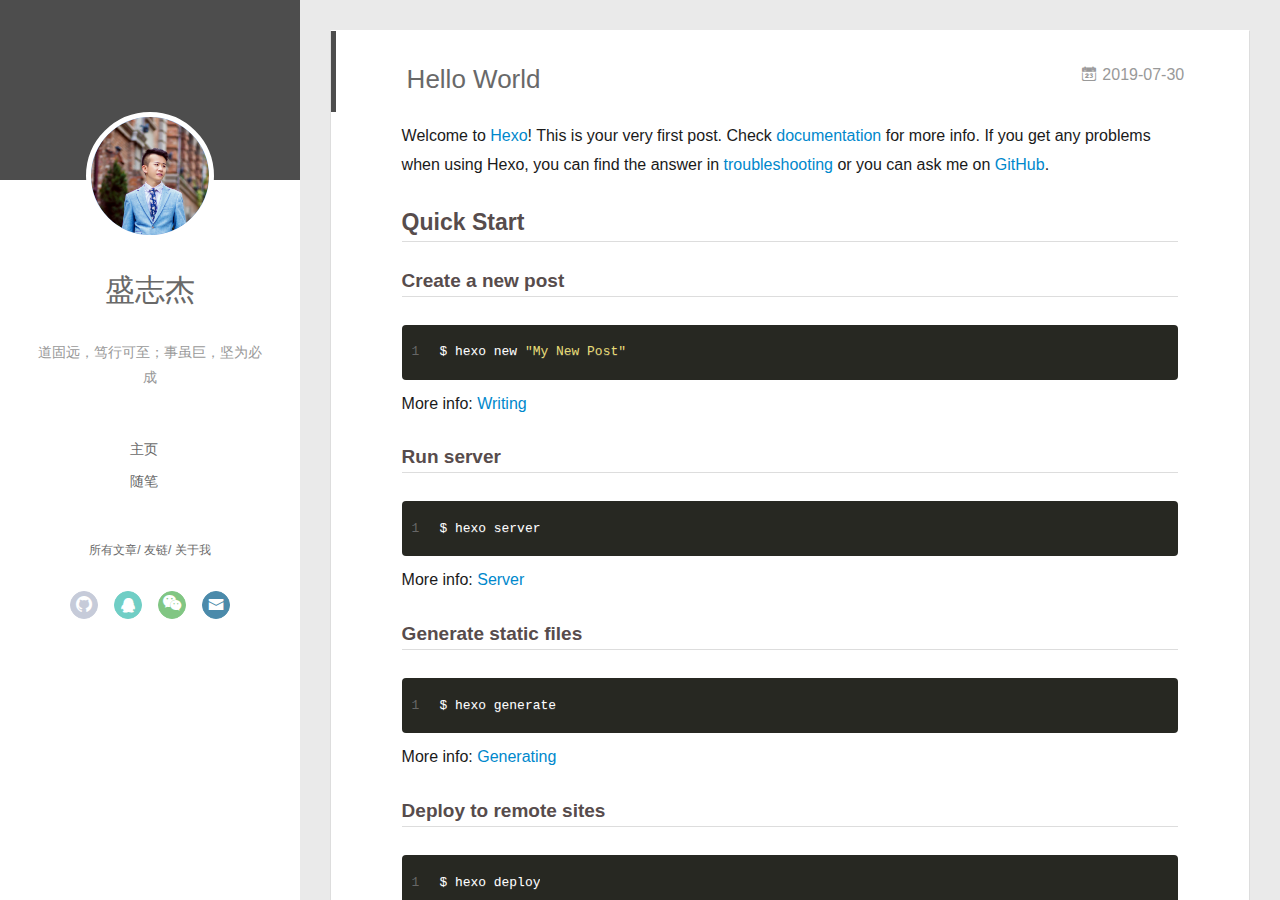
==== commit 6982ac1a: "优化" ====
--- a/index.html
+++ b/index.html
@@ -8,18 +8,22 @@
   <link rel="dns-prefetch" href="http://shengzhijie.tk">
   <title>盛志杰的博客</title>
   <meta name="viewport" content="width=device-width, initial-scale=1, maximum-scale=1">
-  <meta property="og:type" content="website">
+  <meta name="description" content="武软16级，就职于思迅软件。是一名全栈工程师，深入研究.net技术。">
+<meta name="keywords" content="盛志杰">
+<meta property="og:type" content="website">
 <meta property="og:title" content="盛志杰的博客">
 <meta property="og:url" content="http://shengzhijie.tk/index.html">
 <meta property="og:site_name" content="盛志杰的博客">
+<meta property="og:description" content="武软16级，就职于思迅软件。是一名全栈工程师，深入研究.net技术。">
 <meta property="og:locale" content="default">
 <meta name="twitter:card" content="summary">
 <meta name="twitter:title" content="盛志杰的博客">
+<meta name="twitter:description" content="武软16级，就职于思迅软件。是一名全栈工程师，深入研究.net技术。">
   
     <link rel="alternative" href="/atom.xml" title="盛志杰的博客" type="application/atom+xml">
   
   
-    <link rel="icon" href="/favicon.png">
+    <link rel="icon" href="/assets/blogImg/favicon.ico">
   
   <link rel="stylesheet" type="text/css" href="/./main.0cf68a.css">
   <style type="text/css">
@@ -43,11 +47,13 @@
 <div class="intrude-less">
 	<header id="header" class="inner">
 		<a href="/" class="profilepic">
-			<img src="" class="js-avatar">
+			<img src="/assets/blogImg/avatar.png" class="js-avatar">
 		</a>
 		<hgroup>
 		  <h1 class="header-author"><a href="/">盛志杰</a></h1>
 		</hgroup>
+		
+		<p class="header-subtitle">道固远，笃行可至；事虽巨，坚为必成</p>
 		
 
 		<nav class="header-menu">
@@ -77,13 +83,13 @@
 		<nav class="header-nav">
 			<div class="social">
 				
-					<a class="github" target="_blank" href="#" title="github"><i class="icon-github"></i></a>
-		        
-					<a class="weibo" target="_blank" href="#" title="weibo"><i class="icon-weibo"></i></a>
-		        
-					<a class="rss" target="_blank" href="#" title="rss"><i class="icon-rss"></i></a>
-		        
-					<a class="zhihu" target="_blank" href="#" title="zhihu"><i class="icon-zhihu"></i></a>
+					<a class="github" target="_blank" href="https://github.com/shengzhijie" title="github"><i class="icon-github"></i></a>
+		        
+					<a class="qq" target="_blank" href="/1158073764" title="qq"><i class="icon-qq"></i></a>
+		        
+					<a class="weixin" target="_blank" href="/SZJ1158073764" title="weixin"><i class="icon-weixin"></i></a>
+		        
+					<a class="mail" target="_blank" href="mailto:1158073764@qq.com" title="mail"><i class="icon-mail"></i></a>
 		        
 			</div>
 		</nav>
@@ -101,12 +107,14 @@
 	<div class="intrude-less">
 		<header id="header" class="inner">
 			<div class="profilepic">
-				<img src="" class="js-avatar">
+				<img src="/assets/blogImg/avatar.png" class="js-avatar">
 			</div>
 			<hgroup>
 			  <h1 class="header-author js-header-author">盛志杰</h1>
 			</hgroup>
 			
+			<p class="header-subtitle"><i class="icon icon-quo-left"></i>道固远，笃行可至；事虽巨，坚为必成<i class="icon icon-quo-right"></i></p>
+			
 			
 			
 				
@@ -118,13 +126,13 @@
 			<nav class="header-nav">
 				<div class="social">
 					
-						<a class="github" target="_blank" href="#" title="github"><i class="icon-github"></i></a>
+						<a class="github" target="_blank" href="https://github.com/shengzhijie" title="github"><i class="icon-github"></i></a>
 			        
-						<a class="weibo" target="_blank" href="#" title="weibo"><i class="icon-weibo"></i></a>
+						<a class="qq" target="_blank" href="/1158073764" title="qq"><i class="icon-qq"></i></a>
 			        
-						<a class="rss" target="_blank" href="#" title="rss"><i class="icon-rss"></i></a>
+						<a class="weixin" target="_blank" href="/SZJ1158073764" title="weixin"><i class="icon-weixin"></i></a>
 			        
-						<a class="zhihu" target="_blank" href="#" title="zhihu"><i class="icon-zhihu"></i></a>
+						<a class="mail" target="_blank" href="mailto:1158073764@qq.com" title="mail"><i class="icon-mail"></i></a>
 			        
 				</div>
 			</nav>
@@ -400,7 +408,7 @@
     
     	<section class="tools-section tools-section-me" q-show="aboutme">
   	  	
-  	  		<div class="aboutme-wrap" id="js-aboutme">很惭愧&lt;br&gt;&lt;br&gt;只做了一点微小的工作&lt;br&gt;谢谢大家</div>
+  	  		<div class="aboutme-wrap" id="js-aboutme">盛志杰&lt;br&gt;&lt;br&gt;毕业于武软，就职于思迅软件&lt;br&gt;&lt;br&gt;是一名全栈工程师，深入研究.net技术。</div>
   	  	
     	</section>
     
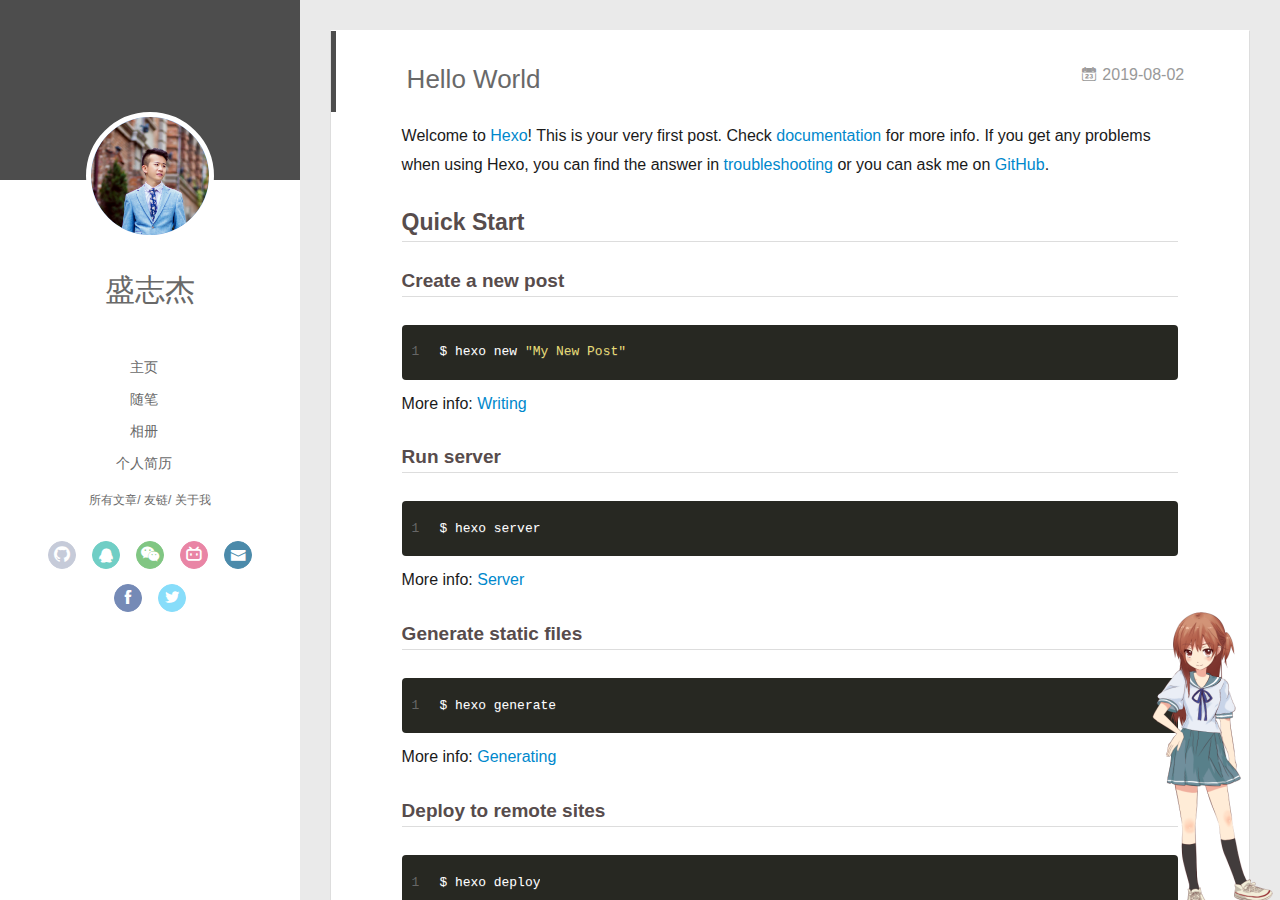
==== commit 8fba5e13: "优化" ====
--- a/index.html
+++ b/index.html
@@ -5,29 +5,33 @@
   
   <meta name="renderer" content="webkit">
   <meta http-equiv="X-UA-Compatible" content="IE=edge">
-  <link rel="dns-prefetch" href="http://shengzhijie.tk">
+  <link rel="dns-prefetch" href="https://shengzhijie.tk">
   <title>盛志杰的博客</title>
   <meta name="viewport" content="width=device-width, initial-scale=1, maximum-scale=1">
-  <meta name="description" content="武软16级，就职于思迅软件。是一名全栈工程师，深入研究.net技术。">
-<meta name="keywords" content="盛志杰">
+  
+    <!-- 辅助函数（Helpers）https://hexo.io/zh-cn/docs/helpers.html#%E6%9D%A1%E4%BB%B6%E5%87%BD%E6%95%B0 -->
+    <meta name="keywords" content>
+  
+  <meta name="keywords" content="盛志杰,博客">
 <meta property="og:type" content="website">
 <meta property="og:title" content="盛志杰的博客">
-<meta property="og:url" content="http://shengzhijie.tk/index.html">
+<meta property="og:url" content="https://shengzhijie.tk/index.html">
 <meta property="og:site_name" content="盛志杰的博客">
-<meta property="og:description" content="武软16级，就职于思迅软件。是一名全栈工程师，深入研究.net技术。">
 <meta property="og:locale" content="default">
 <meta name="twitter:card" content="summary">
 <meta name="twitter:title" content="盛志杰的博客">
-<meta name="twitter:description" content="武软16级，就职于思迅软件。是一名全栈工程师，深入研究.net技术。">
   
     <link rel="alternative" href="/atom.xml" title="盛志杰的博客" type="application/atom+xml">
   
   
-    <link rel="icon" href="/assets/blogImg/favicon.ico">
-  
-  <link rel="stylesheet" type="text/css" href="/./main.0cf68a.css">
+    <link rel="icon" href="/favicon.ico">
+  
+  
+    <link rel="apple-touch-icon" href="/apple-touch-icon-180x180.png">
+  
+  <link rel="stylesheet" type="text/css" href="/./main.f202f3.css">
   <style type="text/css">
-  
+    
     #container.show {
       background: linear-gradient(200deg,#a0cfe4,#e8c37e);
     }
@@ -36,32 +40,45 @@
 
   
 
+  <!-- 页面点击小红心 -->
+  
+ 	 <script src="/assets/clicklove.js"></script>
+  
+  
+
+
+  
+
 </head>
 </html>
+
 <body>
   <div id="container" q-class="show:isCtnShow">
+    
     <canvas id="anm-canvas" class="anm-canvas"></canvas>
     <div class="left-col" q-class="show:isShow">
       
-<div class="overlay" style="background: #4d4d4d"></div>
+<div class="overlay" style="background: #4d4d4d;"></div>
 <div class="intrude-less">
 	<header id="header" class="inner">
 		<a href="/" class="profilepic">
-			<img src="/assets/blogImg/avatar.png" class="js-avatar">
+			<img src="/img/avatar.png" class="js-avatar">
 		</a>
 		<hgroup>
 		  <h1 class="header-author"><a href="/">盛志杰</a></h1>
 		</hgroup>
 		
-		<p class="header-subtitle">道固远，笃行可至；事虽巨，坚为必成</p>
-		
 
 		<nav class="header-menu">
 			<ul>
 			
-				<li><a href="/">主页</a></li>
+				<li><a href="/" target="_blank" >主页</a></li>
 	        
-				<li><a href="/tags/随笔/">随笔</a></li>
+				<li><a href="#" target="_blank" >随笔</a></li>
+	        
+				<li><a href="#" target="_blank" >相册</a></li>
+	        
+				<li><a href="#" target="_blank" >个人简历</a></li>
 	        
 			</ul>
 		</nav>
@@ -83,15 +100,23 @@
 		<nav class="header-nav">
 			<div class="social">
 				
-					<a class="github" target="_blank" href="https://github.com/shengzhijie" title="github"><i class="icon-github"></i></a>
-		        
-					<a class="qq" target="_blank" href="/1158073764" title="qq"><i class="icon-qq"></i></a>
-		        
-					<a class="weixin" target="_blank" href="/SZJ1158073764" title="weixin"><i class="icon-weixin"></i></a>
+					<a class="github" target="_blank" href="https://github.com/shengzhijie" title="GitHub"><i class="icon-github"></i></a>
+		        
+					<a class="qq" target="_blank" href="/img/qq.jpg" title="QQ"><i class="icon-qq"></i></a>
+		        
+					<a class="weixin" target="_blank" href="/img/wechat.jpg" title="微信"><i class="icon-weixin"></i></a>
+		        
+					<a class="bilibili" target="_blank" href="#" title="哔哩哔哩"><i class="icon-bilibili"></i></a>
 		        
 					<a class="mail" target="_blank" href="mailto:1158073764@qq.com" title="mail"><i class="icon-mail"></i></a>
 		        
+					<a class="facebook" target="_blank" href="#" title="Facebook"><i class="icon-facebook"></i></a>
+		        
+					<a class="twitter" target="_blank" href="#" title="Twitter"><i class="icon-twitter"></i></a>
+		        
 			</div>
+		<!-- 网易云音乐插件 -->
+		
 		</nav>
 	</header>		
 </div>
@@ -107,15 +132,19 @@
 	<div class="intrude-less">
 		<header id="header" class="inner">
 			<div class="profilepic">
-				<img src="/assets/blogImg/avatar.png" class="js-avatar">
+				<a href="/">
+					<img src="/img/avatar.png" class="js-avatar">
+				</a>
 			</div>
 			<hgroup>
 			  <h1 class="header-author js-header-author">盛志杰</h1>
 			</hgroup>
 			
-			<p class="header-subtitle"><i class="icon icon-quo-left"></i>道固远，笃行可至；事虽巨，坚为必成<i class="icon icon-quo-right"></i></p>
-			
-			
+			
+			
+				
+			
+				
 			
 				
 			
@@ -126,24 +155,34 @@
 			<nav class="header-nav">
 				<div class="social">
 					
-						<a class="github" target="_blank" href="https://github.com/shengzhijie" title="github"><i class="icon-github"></i></a>
-			        
-						<a class="qq" target="_blank" href="/1158073764" title="qq"><i class="icon-qq"></i></a>
-			        
-						<a class="weixin" target="_blank" href="/SZJ1158073764" title="weixin"><i class="icon-weixin"></i></a>
+						<a class="github" target="_blank" href="https://github.com/shengzhijie" title="GitHub"><i class="icon-github"></i></a>
+			        
+						<a class="qq" target="_blank" href="/img/qq.jpg" title="QQ"><i class="icon-qq"></i></a>
+			        
+						<a class="weixin" target="_blank" href="/img/wechat.jpg" title="微信"><i class="icon-weixin"></i></a>
+			        
+						<a class="bilibili" target="_blank" href="#" title="哔哩哔哩"><i class="icon-bilibili"></i></a>
 			        
 						<a class="mail" target="_blank" href="mailto:1158073764@qq.com" title="mail"><i class="icon-mail"></i></a>
+			        
+						<a class="facebook" target="_blank" href="#" title="Facebook"><i class="icon-facebook"></i></a>
+			        
+						<a class="twitter" target="_blank" href="#" title="Twitter"><i class="icon-twitter"></i></a>
 			        
 				</div>
 			</nav>
 
 			<nav class="header-menu js-header-menu">
-				<ul style="width: 50%">
-				
-				
-					<li style="width: 50%"><a href="/">主页</a></li>
-		        
-					<li style="width: 50%"><a href="/tags/随笔/">随笔</a></li>
+				<ul style="width: 70%">
+				
+				
+					<li style="width: 25%"><a href="/">主页</a></li>
+		        
+					<li style="width: 25%"><a href="#">随笔</a></li>
+		        
+					<li style="width: 25%"><a href="#">相册</a></li>
+		        
+					<li style="width: 25%"><a href="#">个人简历</a></li>
 		        
 				</ul>
 			</nav>
@@ -155,32 +194,43 @@
       <div id="wrapper" class="body-wrap">
         <div class="menu-l">
           <div class="canvas-wrap">
-            <canvas data-colors="#eaeaea" data-sectionHeight="100" data-contentId="js-content" id="myCanvas1" class="anm-canvas"></canvas>
+            <canvas data-colors="#eaeaea" data-sectionHeight="100" data-contentId="js-content" id="myCanvas1"
+              class="anm-canvas"></canvas>
           </div>
           <div id="js-content" class="content-ll">
             
+
   
     <article id="post-hello-world" class="article article-type-post  article-index" itemscope itemprop="blogPost">
   <div class="article-inner">
     
-      <header class="article-header">
-        
+      <header class=" article-header">
+  
   
     <h1 itemprop="name">
-      <a class="article-title" href="/2019/07/30/hello-world/">Hello World</a>
+	
+	      <a class="article-title" href="/2019/08/02/hello-world/" target="_blank">Hello World</a>
+        
     </h1>
   
 
-        
-        <a href="/2019/07/30/hello-world/" class="archive-article-date">
-  	<time datetime="2019-07-30T13:53:30.695Z" itemprop="datePublished"><i class="icon-calendar icon"></i>2019-07-30</time>
+
+  
+  
+<a href="/2019/08/02/hello-world/" class="archive-article-date">
+        <time datetime="2019-08-02T13:56:39.996Z" itemprop="datePublished"><i class="icon-calendar icon"></i>2019-08-02</time>
 </a>
-        
-      </header>
-    
-    <div class="article-entry" itemprop="articleBody">
-      
-        <p>Welcome to <a href="https://hexo.io/" target="_blank" rel="noopener">Hexo</a>! This is your very first post. Check <a href="https://hexo.io/docs/" target="_blank" rel="noopener">documentation</a> for more info. If you get any problems when using Hexo, you can find the answer in <a href="https://hexo.io/docs/troubleshooting.html" target="_blank" rel="noopener">troubleshooting</a> or you can ask me on <a href="https://github.com/hexojs/hexo/issues" target="_blank" rel="noopener">GitHub</a>.</p>
+
+  
+  
+    
+
+  
+  </header>
+  
+  <div class="article-entry" itemprop="articleBody">
+    
+    <p>Welcome to <a href="https://hexo.io/" target="_blank" rel="noopener">Hexo</a>! This is your very first post. Check <a href="https://hexo.io/docs/" target="_blank" rel="noopener">documentation</a> for more info. If you get any problems when using Hexo, you can find the answer in <a href="https://hexo.io/docs/troubleshooting.html" target="_blank" rel="noopener">troubleshooting</a> or you can ask me on <a href="https://github.com/hexojs/hexo/issues" target="_blank" rel="noopener">GitHub</a>.</p>
 <h2 id="Quick-Start"><a href="#Quick-Start" class="headerlink" title="Quick Start"></a>Quick Start</h2><h3 id="Create-a-new-post"><a href="#Create-a-new-post" class="headerlink" title="Create a new post"></a>Create a new post</h3><figure class="highlight bash"><table><tr><td class="gutter"><pre><span class="line">1</span><br></pre></td><td class="code"><pre><span class="line">$ hexo new <span class="string">"My New Post"</span></span><br></pre></td></tr></table></figure>
 
 <p>More info: <a href="https://hexo.io/docs/writing.html" target="_blank" rel="noopener">Writing</a></p>
@@ -194,24 +244,27 @@
 
 <p>More info: <a href="https://hexo.io/docs/deployment.html" target="_blank" rel="noopener">Deployment</a></p>
 
-      
-
-      
-    </div>
-    <div class="article-info article-info-index">
-      
-      
-      
-
-      
-        <p class="article-more-link">
-          <a class="article-more-a" href="/2019/07/30/hello-world/">展开全文 >></a>
-        </p>
-      
-
-      
-      <div class="clearfix"></div>
-    </div>
+    
+
+    
+
+    
+
+  </div>
+  <div class="article-info article-info-index">
+    
+    
+    
+
+    
+    <p class="article-more-link">
+      <a class="article-more-a" href="/2019/08/02/hello-world/">展开全文 >></a>
+    </p>
+    
+
+    
+    <div class="clearfix"></div>
+  </div>
   </div>
 </article>
 
@@ -248,11 +301,27 @@
     		&copy; 2019 盛志杰
     	</div>
       	<div class="footer-right">
-      		<a href="http://hexo.io/" target="_blank">Hexo</a>  Theme <a href="https://github.com/litten/hexo-theme-yilia" target="_blank">Yilia</a> by Litten
+      		GitHub:<a href="https://github.com/JoeyBling/hexo-theme-yilia-plus" target="_blank">hexo-theme-yilia-plus</a> by Litten
       	</div>
     </div>
   </div>
+  
+  
+	<script src="/assets/busuanzi.pure.js"></script>
+  	<!-- <script async src="//busuanzi.ibruce.info/busuanzi/2.3/busuanzi.pure.mini.js"></script> -->
+  
+  
+  	<!-- 不蒜子统计 -->
+	<span id="busuanzi_container_site_pv" style="display:none">
+		本站总访问量<span id="busuanzi_value_site_pv"></span>次	
+	        <span class="post-meta-divider" >|</span>
+	</span>
+  	<span id="busuanzi_container_site_uv" style='display:none'>
+  		本站访客数<span id="busuanzi_value_site_uv"></span>人
+  	</span>
+  
 </footer>
+
     </div>
     <script>
 	var yiliaConfig = {
@@ -262,7 +331,7 @@
 		isArchive: false,
 		isTag: false,
 		isCategory: false,
-		open_in_new: false,
+		open_in_new: true,
 		toc_hide_index: true,
 		root: "/",
 		innerArchive: true,
@@ -270,11 +339,29 @@
 	}
 </script>
 
-<script>!function(t){function n(e){if(r[e])return r[e].exports;var i=r[e]={exports:{},id:e,loaded:!1};return t[e].call(i.exports,i,i.exports,n),i.loaded=!0,i.exports}var r={};n.m=t,n.c=r,n.p="./",n(0)}([function(t,n,r){r(195),t.exports=r(191)},function(t,n,r){var e=r(3),i=r(52),o=r(27),u=r(28),c=r(53),f="prototype",a=function(t,n,r){var s,l,h,v,p=t&a.F,d=t&a.G,y=t&a.S,g=t&a.P,b=t&a.B,m=d?e:y?e[n]||(e[n]={}):(e[n]||{})[f],x=d?i:i[n]||(i[n]={}),w=x[f]||(x[f]={});d&&(r=n);for(s in r)l=!p&&m&&void 0!==m[s],h=(l?m:r)[s],v=b&&l?c(h,e):g&&"function"==typeof h?c(Function.call,h):h,m&&u(m,s,h,t&a.U),x[s]!=h&&o(x,s,v),g&&w[s]!=h&&(w[s]=h)};e.core=i,a.F=1,a.G=2,a.S=4,a.P=8,a.B=16,a.W=32,a.U=64,a.R=128,t.exports=a},function(t,n,r){var e=r(6);t.exports=function(t){if(!e(t))throw TypeError(t+" is not an object!");return t}},function(t,n){var r=t.exports="undefined"!=typeof window&&window.Math==Math?window:"undefined"!=typeof self&&self.Math==Math?self:Function("return this")();"number"==typeof __g&&(__g=r)},function(t,n){t.exports=function(t){try{return!!t()}catch(t){return!0}}},function(t,n){var r=t.exports="undefined"!=typeof window&&window.Math==Math?window:"undefined"!=typeof self&&self.Math==Math?self:Function("return this")();"number"==typeof __g&&(__g=r)},function(t,n){t.exports=function(t){return"object"==typeof t?null!==t:"function"==typeof t}},function(t,n,r){var e=r(126)("wks"),i=r(76),o=r(3).Symbol,u="function"==typeof o;(t.exports=function(t){return e[t]||(e[t]=u&&o[t]||(u?o:i)("Symbol."+t))}).store=e},function(t,n){var r={}.hasOwnProperty;t.exports=function(t,n){return r.call(t,n)}},function(t,n,r){var e=r(94),i=r(33);t.exports=function(t){return e(i(t))}},function(t,n,r){t.exports=!r(4)(function(){return 7!=Object.defineProperty({},"a",{get:function(){return 7}}).a})},function(t,n,r){var e=r(2),i=r(167),o=r(50),u=Object.defineProperty;n.f=r(10)?Object.defineProperty:function(t,n,r){if(e(t),n=o(n,!0),e(r),i)try{return u(t,n,r)}catch(t){}if("get"in r||"set"in r)throw TypeError("Accessors not supported!");return"value"in r&&(t[n]=r.value),t}},function(t,n,r){t.exports=!r(18)(function(){return 7!=Object.defineProperty({},"a",{get:function(){return 7}}).a})},function(t,n,r){var e=r(14),i=r(22);t.exports=r(12)?function(t,n,r){return e.f(t,n,i(1,r))}:function(t,n,r){return t[n]=r,t}},function(t,n,r){var e=r(20),i=r(58),o=r(42),u=Object.defineProperty;n.f=r(12)?Object.defineProperty:function(t,n,r){if(e(t),n=o(n,!0),e(r),i)try{return u(t,n,r)}catch(t){}if("get"in r||"set"in r)throw TypeError("Accessors not supported!");return"value"in r&&(t[n]=r.value),t}},function(t,n,r){var e=r(40)("wks"),i=r(23),o=r(5).Symbol,u="function"==typeof o;(t.exports=function(t){return e[t]||(e[t]=u&&o[t]||(u?o:i)("Symbol."+t))}).store=e},function(t,n,r){var e=r(67),i=Math.min;t.exports=function(t){return t>0?i(e(t),9007199254740991):0}},function(t,n,r){var e=r(46);t.exports=function(t){return Object(e(t))}},function(t,n){t.exports=function(t){try{return!!t()}catch(t){return!0}}},function(t,n,r){var e=r(63),i=r(34);t.exports=Object.keys||function(t){return e(t,i)}},function(t,n,r){var e=r(21);t.exports=function(t){if(!e(t))throw TypeError(t+" is not an object!");return t}},function(t,n){t.exports=function(t){return"object"==typeof t?null!==t:"function"==typeof t}},function(t,n){t.exports=function(t,n){return{enumerable:!(1&t),configurable:!(2&t),writable:!(4&t),value:n}}},function(t,n){var r=0,e=Math.random();t.exports=function(t){return"Symbol(".concat(void 0===t?"":t,")_",(++r+e).toString(36))}},function(t,n){var r={}.hasOwnProperty;t.exports=function(t,n){return r.call(t,n)}},function(t,n){var r=t.exports={version:"2.4.0"};"number"==typeof __e&&(__e=r)},function(t,n){t.exports=function(t){if("function"!=typeof t)throw TypeError(t+" is not a function!");return t}},function(t,n,r){var e=r(11),i=r(66);t.exports=r(10)?function(t,n,r){return e.f(t,n,i(1,r))}:function(t,n,r){return t[n]=r,t}},function(t,n,r){var e=r(3),i=r(27),o=r(24),u=r(76)("src"),c="toString",f=Function[c],a=(""+f).split(c);r(52).inspectSource=function(t){return f.call(t)},(t.exports=function(t,n,r,c){var f="function"==typeof r;f&&(o(r,"name")||i(r,"name",n)),t[n]!==r&&(f&&(o(r,u)||i(r,u,t[n]?""+t[n]:a.join(String(n)))),t===e?t[n]=r:c?t[n]?t[n]=r:i(t,n,r):(delete t[n],i(t,n,r)))})(Function.prototype,c,function(){return"function"==typeof this&&this[u]||f.call(this)})},function(t,n,r){var e=r(1),i=r(4),o=r(46),u=function(t,n,r,e){var i=String(o(t)),u="<"+n;return""!==r&&(u+=" "+r+'="'+String(e).replace(/"/g,"&quot;")+'"'),u+">"+i+"</"+n+">"};t.exports=function(t,n){var r={};r[t]=n(u),e(e.P+e.F*i(function(){var n=""[t]('"');return n!==n.toLowerCase()||n.split('"').length>3}),"String",r)}},function(t,n,r){var e=r(115),i=r(46);t.exports=function(t){return e(i(t))}},function(t,n,r){var e=r(116),i=r(66),o=r(30),u=r(50),c=r(24),f=r(167),a=Object.getOwnPropertyDescriptor;n.f=r(10)?a:function(t,n){if(t=o(t),n=u(n,!0),f)try{return a(t,n)}catch(t){}if(c(t,n))return i(!e.f.call(t,n),t[n])}},function(t,n,r){var e=r(24),i=r(17),o=r(145)("IE_PROTO"),u=Object.prototype;t.exports=Object.getPrototypeOf||function(t){return t=i(t),e(t,o)?t[o]:"function"==typeof t.constructor&&t instanceof t.constructor?t.constructor.prototype:t instanceof Object?u:null}},function(t,n){t.exports=function(t){if(void 0==t)throw TypeError("Can't call method on  "+t);return t}},function(t,n){t.exports="constructor,hasOwnProperty,isPrototypeOf,propertyIsEnumerable,toLocaleString,toString,valueOf".split(",")},function(t,n){t.exports={}},function(t,n){t.exports=!0},function(t,n){n.f={}.propertyIsEnumerable},function(t,n,r){var e=r(14).f,i=r(8),o=r(15)("toStringTag");t.exports=function(t,n,r){t&&!i(t=r?t:t.prototype,o)&&e(t,o,{configurable:!0,value:n})}},function(t,n,r){var e=r(40)("keys"),i=r(23);t.exports=function(t){return e[t]||(e[t]=i(t))}},function(t,n,r){var e=r(5),i="__core-js_shared__",o=e[i]||(e[i]={});t.exports=function(t){return o[t]||(o[t]={})}},function(t,n){var r=Math.ceil,e=Math.floor;t.exports=function(t){return isNaN(t=+t)?0:(t>0?e:r)(t)}},function(t,n,r){var e=r(21);t.exports=function(t,n){if(!e(t))return t;var r,i;if(n&&"function"==typeof(r=t.toString)&&!e(i=r.call(t)))return i;if("function"==typeof(r=t.valueOf)&&!e(i=r.call(t)))return i;if(!n&&"function"==typeof(r=t.toString)&&!e(i=r.call(t)))return i;throw TypeError("Can't convert object to primitive value")}},function(t,n,r){var e=r(5),i=r(25),o=r(36),u=r(44),c=r(14).f;t.exports=function(t){var n=i.Symbol||(i.Symbol=o?{}:e.Symbol||{});"_"==t.charAt(0)||t in n||c(n,t,{value:u.f(t)})}},function(t,n,r){n.f=r(15)},function(t,n){var r={}.toString;t.exports=function(t){return r.call(t).slice(8,-1)}},function(t,n){t.exports=function(t){if(void 0==t)throw TypeError("Can't call method on  "+t);return t}},function(t,n,r){var e=r(4);t.exports=function(t,n){return!!t&&e(function(){n?t.call(null,function(){},1):t.call(null)})}},function(t,n,r){var e=r(53),i=r(115),o=r(17),u=r(16),c=r(203);t.exports=function(t,n){var r=1==t,f=2==t,a=3==t,s=4==t,l=6==t,h=5==t||l,v=n||c;return function(n,c,p){for(var d,y,g=o(n),b=i(g),m=e(c,p,3),x=u(b.length),w=0,S=r?v(n,x):f?v(n,0):void 0;x>w;w++)if((h||w in b)&&(d=b[w],y=m(d,w,g),t))if(r)S[w]=y;else if(y)switch(t){case 3:return!0;case 5:return d;case 6:return w;case 2:S.push(d)}else if(s)return!1;return l?-1:a||s?s:S}}},function(t,n,r){var e=r(1),i=r(52),o=r(4);t.exports=function(t,n){var r=(i.Object||{})[t]||Object[t],u={};u[t]=n(r),e(e.S+e.F*o(function(){r(1)}),"Object",u)}},function(t,n,r){var e=r(6);t.exports=function(t,n){if(!e(t))return t;var r,i;if(n&&"function"==typeof(r=t.toString)&&!e(i=r.call(t)))return i;if("function"==typeof(r=t.valueOf)&&!e(i=r.call(t)))return i;if(!n&&"function"==typeof(r=t.toString)&&!e(i=r.call(t)))return i;throw TypeError("Can't convert object to primitive value")}},function(t,n,r){var e=r(5),i=r(25),o=r(91),u=r(13),c="prototype",f=function(t,n,r){var a,s,l,h=t&f.F,v=t&f.G,p=t&f.S,d=t&f.P,y=t&f.B,g=t&f.W,b=v?i:i[n]||(i[n]={}),m=b[c],x=v?e:p?e[n]:(e[n]||{})[c];v&&(r=n);for(a in r)(s=!h&&x&&void 0!==x[a])&&a in b||(l=s?x[a]:r[a],b[a]=v&&"function"!=typeof x[a]?r[a]:y&&s?o(l,e):g&&x[a]==l?function(t){var n=function(n,r,e){if(this instanceof t){switch(arguments.length){case 0:return new t;case 1:return new t(n);case 2:return new t(n,r)}return new t(n,r,e)}return t.apply(this,arguments)};return n[c]=t[c],n}(l):d&&"function"==typeof l?o(Function.call,l):l,d&&((b.virtual||(b.virtual={}))[a]=l,t&f.R&&m&&!m[a]&&u(m,a,l)))};f.F=1,f.G=2,f.S=4,f.P=8,f.B=16,f.W=32,f.U=64,f.R=128,t.exports=f},function(t,n){var r=t.exports={version:"2.4.0"};"number"==typeof __e&&(__e=r)},function(t,n,r){var e=r(26);t.exports=function(t,n,r){if(e(t),void 0===n)return t;switch(r){case 1:return function(r){return t.call(n,r)};case 2:return function(r,e){return t.call(n,r,e)};case 3:return function(r,e,i){return t.call(n,r,e,i)}}return function(){return t.apply(n,arguments)}}},function(t,n,r){var e=r(183),i=r(1),o=r(126)("metadata"),u=o.store||(o.store=new(r(186))),c=function(t,n,r){var i=u.get(t);if(!i){if(!r)return;u.set(t,i=new e)}var o=i.get(n);if(!o){if(!r)return;i.set(n,o=new e)}return o},f=function(t,n,r){var e=c(n,r,!1);return void 0!==e&&e.has(t)},a=function(t,n,r){var e=c(n,r,!1);return void 0===e?void 0:e.get(t)},s=function(t,n,r,e){c(r,e,!0).set(t,n)},l=function(t,n){var r=c(t,n,!1),e=[];return r&&r.forEach(function(t,n){e.push(n)}),e},h=function(t){return void 0===t||"symbol"==typeof t?t:String(t)},v=function(t){i(i.S,"Reflect",t)};t.exports={store:u,map:c,has:f,get:a,set:s,keys:l,key:h,exp:v}},function(t,n,r){"use strict";if(r(10)){var e=r(69),i=r(3),o=r(4),u=r(1),c=r(127),f=r(152),a=r(53),s=r(68),l=r(66),h=r(27),v=r(73),p=r(67),d=r(16),y=r(75),g=r(50),b=r(24),m=r(180),x=r(114),w=r(6),S=r(17),_=r(137),O=r(70),E=r(32),P=r(71).f,j=r(154),F=r(76),M=r(7),A=r(48),N=r(117),T=r(146),I=r(155),k=r(80),L=r(123),R=r(74),C=r(130),D=r(160),U=r(11),W=r(31),G=U.f,B=W.f,V=i.RangeError,z=i.TypeError,q=i.Uint8Array,K="ArrayBuffer",J="Shared"+K,Y="BYTES_PER_ELEMENT",H="prototype",$=Array[H],X=f.ArrayBuffer,Q=f.DataView,Z=A(0),tt=A(2),nt=A(3),rt=A(4),et=A(5),it=A(6),ot=N(!0),ut=N(!1),ct=I.values,ft=I.keys,at=I.entries,st=$.lastIndexOf,lt=$.reduce,ht=$.reduceRight,vt=$.join,pt=$.sort,dt=$.slice,yt=$.toString,gt=$.toLocaleString,bt=M("iterator"),mt=M("toStringTag"),xt=F("typed_constructor"),wt=F("def_constructor"),St=c.CONSTR,_t=c.TYPED,Ot=c.VIEW,Et="Wrong length!",Pt=A(1,function(t,n){return Tt(T(t,t[wt]),n)}),jt=o(function(){return 1===new q(new Uint16Array([1]).buffer)[0]}),Ft=!!q&&!!q[H].set&&o(function(){new q(1).set({})}),Mt=function(t,n){if(void 0===t)throw z(Et);var r=+t,e=d(t);if(n&&!m(r,e))throw V(Et);return e},At=function(t,n){var r=p(t);if(r<0||r%n)throw V("Wrong offset!");return r},Nt=function(t){if(w(t)&&_t in t)return t;throw z(t+" is not a typed array!")},Tt=function(t,n){if(!(w(t)&&xt in t))throw z("It is not a typed array constructor!");return new t(n)},It=function(t,n){return kt(T(t,t[wt]),n)},kt=function(t,n){for(var r=0,e=n.length,i=Tt(t,e);e>r;)i[r]=n[r++];return i},Lt=function(t,n,r){G(t,n,{get:function(){return this._d[r]}})},Rt=function(t){var n,r,e,i,o,u,c=S(t),f=arguments.length,s=f>1?arguments[1]:void 0,l=void 0!==s,h=j(c);if(void 0!=h&&!_(h)){for(u=h.call(c),e=[],n=0;!(o=u.next()).done;n++)e.push(o.value);c=e}for(l&&f>2&&(s=a(s,arguments[2],2)),n=0,r=d(c.length),i=Tt(this,r);r>n;n++)i[n]=l?s(c[n],n):c[n];return i},Ct=function(){for(var t=0,n=arguments.length,r=Tt(this,n);n>t;)r[t]=arguments[t++];return r},Dt=!!q&&o(function(){gt.call(new q(1))}),Ut=function(){return gt.apply(Dt?dt.call(Nt(this)):Nt(this),arguments)},Wt={copyWithin:function(t,n){return D.call(Nt(this),t,n,arguments.length>2?arguments[2]:void 0)},every:function(t){return rt(Nt(this),t,arguments.length>1?arguments[1]:void 0)},fill:function(t){return C.apply(Nt(this),arguments)},filter:function(t){return It(this,tt(Nt(this),t,arguments.length>1?arguments[1]:void 0))},find:function(t){return et(Nt(this),t,arguments.length>1?arguments[1]:void 0)},findIndex:function(t){return it(Nt(this),t,arguments.length>1?arguments[1]:void 0)},forEach:function(t){Z(Nt(this),t,arguments.length>1?arguments[1]:void 0)},indexOf:function(t){return ut(Nt(this),t,arguments.length>1?arguments[1]:void 0)},includes:function(t){return ot(Nt(this),t,arguments.length>1?arguments[1]:void 0)},join:function(t){return vt.apply(Nt(this),arguments)},lastIndexOf:function(t){return st.apply(Nt(this),arguments)},map:function(t){return Pt(Nt(this),t,arguments.length>1?arguments[1]:void 0)},reduce:function(t){return lt.apply(Nt(this),arguments)},reduceRight:function(t){return ht.apply(Nt(this),arguments)},reverse:function(){for(var t,n=this,r=Nt(n).length,e=Math.floor(r/2),i=0;i<e;)t=n[i],n[i++]=n[--r],n[r]=t;return n},some:function(t){return nt(Nt(this),t,arguments.length>1?arguments[1]:void 0)},sort:function(t){return pt.call(Nt(this),t)},subarray:function(t,n){var r=Nt(this),e=r.length,i=y(t,e);return new(T(r,r[wt]))(r.buffer,r.byteOffset+i*r.BYTES_PER_ELEMENT,d((void 0===n?e:y(n,e))-i))}},Gt=function(t,n){return It(this,dt.call(Nt(this),t,n))},Bt=function(t){Nt(this);var n=At(arguments[1],1),r=this.length,e=S(t),i=d(e.length),o=0;if(i+n>r)throw V(Et);for(;o<i;)this[n+o]=e[o++]},Vt={entries:function(){return at.call(Nt(this))},keys:function(){return ft.call(Nt(this))},values:function(){return ct.call(Nt(this))}},zt=function(t,n){return w(t)&&t[_t]&&"symbol"!=typeof n&&n in t&&String(+n)==String(n)},qt=function(t,n){return zt(t,n=g(n,!0))?l(2,t[n]):B(t,n)},Kt=function(t,n,r){return!(zt(t,n=g(n,!0))&&w(r)&&b(r,"value"))||b(r,"get")||b(r,"set")||r.configurable||b(r,"writable")&&!r.writable||b(r,"enumerable")&&!r.enumerable?G(t,n,r):(t[n]=r.value,t)};St||(W.f=qt,U.f=Kt),u(u.S+u.F*!St,"Object",{getOwnPropertyDescriptor:qt,defineProperty:Kt}),o(function(){yt.call({})})&&(yt=gt=function(){return vt.call(this)});var Jt=v({},Wt);v(Jt,Vt),h(Jt,bt,Vt.values),v(Jt,{slice:Gt,set:Bt,constructor:function(){},toString:yt,toLocaleString:Ut}),Lt(Jt,"buffer","b"),Lt(Jt,"byteOffset","o"),Lt(Jt,"byteLength","l"),Lt(Jt,"length","e"),G(Jt,mt,{get:function(){return this[_t]}}),t.exports=function(t,n,r,f){f=!!f;var a=t+(f?"Clamped":"")+"Array",l="Uint8Array"!=a,v="get"+t,p="set"+t,y=i[a],g=y||{},b=y&&E(y),m=!y||!c.ABV,S={},_=y&&y[H],j=function(t,r){var e=t._d;return e.v[v](r*n+e.o,jt)},F=function(t,r,e){var i=t._d;f&&(e=(e=Math.round(e))<0?0:e>255?255:255&e),i.v[p](r*n+i.o,e,jt)},M=function(t,n){G(t,n,{get:function(){return j(this,n)},set:function(t){return F(this,n,t)},enumerable:!0})};m?(y=r(function(t,r,e,i){s(t,y,a,"_d");var o,u,c,f,l=0,v=0;if(w(r)){if(!(r instanceof X||(f=x(r))==K||f==J))return _t in r?kt(y,r):Rt.call(y,r);o=r,v=At(e,n);var p=r.byteLength;if(void 0===i){if(p%n)throw V(Et);if((u=p-v)<0)throw V(Et)}else if((u=d(i)*n)+v>p)throw V(Et);c=u/n}else c=Mt(r,!0),u=c*n,o=new X(u);for(h(t,"_d",{b:o,o:v,l:u,e:c,v:new Q(o)});l<c;)M(t,l++)}),_=y[H]=O(Jt),h(_,"constructor",y)):L(function(t){new y(null),new y(t)},!0)||(y=r(function(t,r,e,i){s(t,y,a);var o;return w(r)?r instanceof X||(o=x(r))==K||o==J?void 0!==i?new g(r,At(e,n),i):void 0!==e?new g(r,At(e,n)):new g(r):_t in r?kt(y,r):Rt.call(y,r):new g(Mt(r,l))}),Z(b!==Function.prototype?P(g).concat(P(b)):P(g),function(t){t in y||h(y,t,g[t])}),y[H]=_,e||(_.constructor=y));var A=_[bt],N=!!A&&("values"==A.name||void 0==A.name),T=Vt.values;h(y,xt,!0),h(_,_t,a),h(_,Ot,!0),h(_,wt,y),(f?new y(1)[mt]==a:mt in _)||G(_,mt,{get:function(){return a}}),S[a]=y,u(u.G+u.W+u.F*(y!=g),S),u(u.S,a,{BYTES_PER_ELEMENT:n,from:Rt,of:Ct}),Y in _||h(_,Y,n),u(u.P,a,Wt),R(a),u(u.P+u.F*Ft,a,{set:Bt}),u(u.P+u.F*!N,a,Vt),u(u.P+u.F*(_.toString!=yt),a,{toString:yt}),u(u.P+u.F*o(function(){new y(1).slice()}),a,{slice:Gt}),u(u.P+u.F*(o(function(){return[1,2].toLocaleString()!=new y([1,2]).toLocaleString()})||!o(function(){_.toLocaleString.call([1,2])})),a,{toLocaleString:Ut}),k[a]=N?A:T,e||N||h(_,bt,T)}}else t.exports=function(){}},function(t,n){var r={}.toString;t.exports=function(t){return r.call(t).slice(8,-1)}},function(t,n,r){var e=r(21),i=r(5).document,o=e(i)&&e(i.createElement);t.exports=function(t){return o?i.createElement(t):{}}},function(t,n,r){t.exports=!r(12)&&!r(18)(function(){return 7!=Object.defineProperty(r(57)("div"),"a",{get:function(){return 7}}).a})},function(t,n,r){"use strict";var e=r(36),i=r(51),o=r(64),u=r(13),c=r(8),f=r(35),a=r(96),s=r(38),l=r(103),h=r(15)("iterator"),v=!([].keys&&"next"in[].keys()),p="keys",d="values",y=function(){return this};t.exports=function(t,n,r,g,b,m,x){a(r,n,g);var w,S,_,O=function(t){if(!v&&t in F)return F[t];switch(t){case p:case d:return function(){return new r(this,t)}}return function(){return new r(this,t)}},E=n+" Iterator",P=b==d,j=!1,F=t.prototype,M=F[h]||F["@@iterator"]||b&&F[b],A=M||O(b),N=b?P?O("entries"):A:void 0,T="Array"==n?F.entries||M:M;if(T&&(_=l(T.call(new t)))!==Object.prototype&&(s(_,E,!0),e||c(_,h)||u(_,h,y)),P&&M&&M.name!==d&&(j=!0,A=function(){return M.call(this)}),e&&!x||!v&&!j&&F[h]||u(F,h,A),f[n]=A,f[E]=y,b)if(w={values:P?A:O(d),keys:m?A:O(p),entries:N},x)for(S in w)S in F||o(F,S,w[S]);else i(i.P+i.F*(v||j),n,w);return w}},function(t,n,r){var e=r(20),i=r(100),o=r(34),u=r(39)("IE_PROTO"),c=function(){},f="prototype",a=function(){var t,n=r(57)("iframe"),e=o.length;for(n.style.display="none",r(93).appendChild(n),n.src="javascript:",t=n.contentWindow.document,t.open(),t.write("<script>document.F=Object<\/script>"),t.close(),a=t.F;e--;)delete a[f][o[e]];return a()};t.exports=Object.create||function(t,n){var r;return null!==t?(c[f]=e(t),r=new c,c[f]=null,r[u]=t):r=a(),void 0===n?r:i(r,n)}},function(t,n,r){var e=r(63),i=r(34).concat("length","prototype");n.f=Object.getOwnPropertyNames||function(t){return e(t,i)}},function(t,n){n.f=Object.getOwnPropertySymbols},function(t,n,r){var e=r(8),i=r(9),o=r(90)(!1),u=r(39)("IE_PROTO");t.exports=function(t,n){var r,c=i(t),f=0,a=[];for(r in c)r!=u&&e(c,r)&&a.push(r);for(;n.length>f;)e(c,r=n[f++])&&(~o(a,r)||a.push(r));return a}},function(t,n,r){t.exports=r(13)},function(t,n,r){var e=r(76)("meta"),i=r(6),o=r(24),u=r(11).f,c=0,f=Object.isExtensible||function(){return!0},a=!r(4)(function(){return f(Object.preventExtensions({}))}),s=function(t){u(t,e,{value:{i:"O"+ ++c,w:{}}})},l=function(t,n){if(!i(t))return"symbol"==typeof t?t:("string"==typeof t?"S":"P")+t;if(!o(t,e)){if(!f(t))return"F";if(!n)return"E";s(t)}return t[e].i},h=function(t,n){if(!o(t,e)){if(!f(t))return!0;if(!n)return!1;s(t)}return t[e].w},v=function(t){return a&&p.NEED&&f(t)&&!o(t,e)&&s(t),t},p=t.exports={KEY:e,NEED:!1,fastKey:l,getWeak:h,onFreeze:v}},function(t,n){t.exports=function(t,n){return{enumerable:!(1&t),configurable:!(2&t),writable:!(4&t),value:n}}},function(t,n){var r=Math.ceil,e=Math.floor;t.exports=function(t){return isNaN(t=+t)?0:(t>0?e:r)(t)}},function(t,n){t.exports=function(t,n,r,e){if(!(t instanceof n)||void 0!==e&&e in t)throw TypeError(r+": incorrect invocation!");return t}},function(t,n){t.exports=!1},function(t,n,r){var e=r(2),i=r(173),o=r(133),u=r(145)("IE_PROTO"),c=function(){},f="prototype",a=function(){var t,n=r(132)("iframe"),e=o.length;for(n.style.display="none",r(135).appendChild(n),n.src="javascript:",t=n.contentWindow.document,t.open(),t.write("<script>document.F=Object<\/script>"),t.close(),a=t.F;e--;)delete a[f][o[e]];return a()};t.exports=Object.create||function(t,n){var r;return null!==t?(c[f]=e(t),r=new c,c[f]=null,r[u]=t):r=a(),void 0===n?r:i(r,n)}},function(t,n,r){var e=r(175),i=r(133).concat("length","prototype");n.f=Object.getOwnPropertyNames||function(t){return e(t,i)}},function(t,n,r){var e=r(175),i=r(133);t.exports=Object.keys||function(t){return e(t,i)}},function(t,n,r){var e=r(28);t.exports=function(t,n,r){for(var i in n)e(t,i,n[i],r);return t}},function(t,n,r){"use strict";var e=r(3),i=r(11),o=r(10),u=r(7)("species");t.exports=function(t){var n=e[t];o&&n&&!n[u]&&i.f(n,u,{configurable:!0,get:function(){return this}})}},function(t,n,r){var e=r(67),i=Math.max,o=Math.min;t.exports=function(t,n){return t=e(t),t<0?i(t+n,0):o(t,n)}},function(t,n){var r=0,e=Math.random();t.exports=function(t){return"Symbol(".concat(void 0===t?"":t,")_",(++r+e).toString(36))}},function(t,n,r){var e=r(33);t.exports=function(t){return Object(e(t))}},function(t,n,r){var e=r(7)("unscopables"),i=Array.prototype;void 0==i[e]&&r(27)(i,e,{}),t.exports=function(t){i[e][t]=!0}},function(t,n,r){var e=r(53),i=r(169),o=r(137),u=r(2),c=r(16),f=r(154),a={},s={},n=t.exports=function(t,n,r,l,h){var v,p,d,y,g=h?function(){return t}:f(t),b=e(r,l,n?2:1),m=0;if("function"!=typeof g)throw TypeError(t+" is not iterable!");if(o(g)){for(v=c(t.length);v>m;m++)if((y=n?b(u(p=t[m])[0],p[1]):b(t[m]))===a||y===s)return y}else for(d=g.call(t);!(p=d.next()).done;)if((y=i(d,b,p.value,n))===a||y===s)return y};n.BREAK=a,n.RETURN=s},function(t,n){t.exports={}},function(t,n,r){var e=r(11).f,i=r(24),o=r(7)("toStringTag");t.exports=function(t,n,r){t&&!i(t=r?t:t.prototype,o)&&e(t,o,{configurable:!0,value:n})}},function(t,n,r){var e=r(1),i=r(46),o=r(4),u=r(150),c="["+u+"]",f="​-",a=RegExp("^"+c+c+"*"),s=RegExp(c+c+"*$"),l=function(t,n,r){var i={},c=o(function(){return!!u[t]()||f[t]()!=f}),a=i[t]=c?n(h):u[t];r&&(i[r]=a),e(e.P+e.F*c,"String",i)},h=l.trim=function(t,n){return t=String(i(t)),1&n&&(t=t.replace(a,"")),2&n&&(t=t.replace(s,"")),t};t.exports=l},function(t,n,r){t.exports={default:r(86),__esModule:!0}},function(t,n,r){t.exports={default:r(87),__esModule:!0}},function(t,n,r){"use strict";function e(t){return t&&t.__esModule?t:{default:t}}n.__esModule=!0;var i=r(84),o=e(i),u=r(83),c=e(u),f="function"==typeof c.default&&"symbol"==typeof o.default?function(t){return typeof t}:function(t){return t&&"function"==typeof c.default&&t.constructor===c.default&&t!==c.default.prototype?"symbol":typeof t};n.default="function"==typeof c.default&&"symbol"===f(o.default)?function(t){return void 0===t?"undefined":f(t)}:function(t){return t&&"function"==typeof c.default&&t.constructor===c.default&&t!==c.default.prototype?"symbol":void 0===t?"undefined":f(t)}},function(t,n,r){r(110),r(108),r(111),r(112),t.exports=r(25).Symbol},function(t,n,r){r(109),r(113),t.exports=r(44).f("iterator")},function(t,n){t.exports=function(t){if("function"!=typeof t)throw TypeError(t+" is not a function!");return t}},function(t,n){t.exports=function(){}},function(t,n,r){var e=r(9),i=r(106),o=r(105);t.exports=function(t){return function(n,r,u){var c,f=e(n),a=i(f.length),s=o(u,a);if(t&&r!=r){for(;a>s;)if((c=f[s++])!=c)return!0}else for(;a>s;s++)if((t||s in f)&&f[s]===r)return t||s||0;return!t&&-1}}},function(t,n,r){var e=r(88);t.exports=function(t,n,r){if(e(t),void 0===n)return t;switch(r){case 1:return function(r){return t.call(n,r)};case 2:return function(r,e){return t.call(n,r,e)};case 3:return function(r,e,i){return t.call(n,r,e,i)}}return function(){return t.apply(n,arguments)}}},function(t,n,r){var e=r(19),i=r(62),o=r(37);t.exports=function(t){var n=e(t),r=i.f;if(r)for(var u,c=r(t),f=o.f,a=0;c.length>a;)f.call(t,u=c[a++])&&n.push(u);return n}},function(t,n,r){t.exports=r(5).document&&document.documentElement},function(t,n,r){var e=r(56);t.exports=Object("z").propertyIsEnumerable(0)?Object:function(t){return"String"==e(t)?t.split(""):Object(t)}},function(t,n,r){var e=r(56);t.exports=Array.isArray||function(t){return"Array"==e(t)}},function(t,n,r){"use strict";var e=r(60),i=r(22),o=r(38),u={};r(13)(u,r(15)("iterator"),function(){return this}),t.exports=function(t,n,r){t.prototype=e(u,{next:i(1,r)}),o(t,n+" Iterator")}},function(t,n){t.exports=function(t,n){return{value:n,done:!!t}}},function(t,n,r){var e=r(19),i=r(9);t.exports=function(t,n){for(var r,o=i(t),u=e(o),c=u.length,f=0;c>f;)if(o[r=u[f++]]===n)return r}},function(t,n,r){var e=r(23)("meta"),i=r(21),o=r(8),u=r(14).f,c=0,f=Object.isExtensible||function(){return!0},a=!r(18)(function(){return f(Object.preventExtensions({}))}),s=function(t){u(t,e,{value:{i:"O"+ ++c,w:{}}})},l=function(t,n){if(!i(t))return"symbol"==typeof t?t:("string"==typeof t?"S":"P")+t;if(!o(t,e)){if(!f(t))return"F";if(!n)return"E";s(t)}return t[e].i},h=function(t,n){if(!o(t,e)){if(!f(t))return!0;if(!n)return!1;s(t)}return t[e].w},v=function(t){return a&&p.NEED&&f(t)&&!o(t,e)&&s(t),t},p=t.exports={KEY:e,NEED:!1,fastKey:l,getWeak:h,onFreeze:v}},function(t,n,r){var e=r(14),i=r(20),o=r(19);t.exports=r(12)?Object.defineProperties:function(t,n){i(t);for(var r,u=o(n),c=u.length,f=0;c>f;)e.f(t,r=u[f++],n[r]);return t}},function(t,n,r){var e=r(37),i=r(22),o=r(9),u=r(42),c=r(8),f=r(58),a=Object.getOwnPropertyDescriptor;n.f=r(12)?a:function(t,n){if(t=o(t),n=u(n,!0),f)try{return a(t,n)}catch(t){}if(c(t,n))return i(!e.f.call(t,n),t[n])}},function(t,n,r){var e=r(9),i=r(61).f,o={}.toString,u="object"==typeof window&&window&&Object.getOwnPropertyNames?Object.getOwnPropertyNames(window):[],c=function(t){try{return i(t)}catch(t){return u.slice()}};t.exports.f=function(t){return u&&"[object Window]"==o.call(t)?c(t):i(e(t))}},function(t,n,r){var e=r(8),i=r(77),o=r(39)("IE_PROTO"),u=Object.prototype;t.exports=Object.getPrototypeOf||function(t){return t=i(t),e(t,o)?t[o]:"function"==typeof t.constructor&&t instanceof t.constructor?t.constructor.prototype:t instanceof Object?u:null}},function(t,n,r){var e=r(41),i=r(33);t.exports=function(t){return function(n,r){var o,u,c=String(i(n)),f=e(r),a=c.length;return f<0||f>=a?t?"":void 0:(o=c.charCodeAt(f),o<55296||o>56319||f+1===a||(u=c.charCodeAt(f+1))<56320||u>57343?t?c.charAt(f):o:t?c.slice(f,f+2):u-56320+(o-55296<<10)+65536)}}},function(t,n,r){var e=r(41),i=Math.max,o=Math.min;t.exports=function(t,n){return t=e(t),t<0?i(t+n,0):o(t,n)}},function(t,n,r){var e=r(41),i=Math.min;t.exports=function(t){return t>0?i(e(t),9007199254740991):0}},function(t,n,r){"use strict";var e=r(89),i=r(97),o=r(35),u=r(9);t.exports=r(59)(Array,"Array",function(t,n){this._t=u(t),this._i=0,this._k=n},function(){var t=this._t,n=this._k,r=this._i++;return!t||r>=t.length?(this._t=void 0,i(1)):"keys"==n?i(0,r):"values"==n?i(0,t[r]):i(0,[r,t[r]])},"values"),o.Arguments=o.Array,e("keys"),e("values"),e("entries")},function(t,n){},function(t,n,r){"use strict";var e=r(104)(!0);r(59)(String,"String",function(t){this._t=String(t),this._i=0},function(){var t,n=this._t,r=this._i;return r>=n.length?{value:void 0,done:!0}:(t=e(n,r),this._i+=t.length,{value:t,done:!1})})},function(t,n,r){"use strict";var e=r(5),i=r(8),o=r(12),u=r(51),c=r(64),f=r(99).KEY,a=r(18),s=r(40),l=r(38),h=r(23),v=r(15),p=r(44),d=r(43),y=r(98),g=r(92),b=r(95),m=r(20),x=r(9),w=r(42),S=r(22),_=r(60),O=r(102),E=r(101),P=r(14),j=r(19),F=E.f,M=P.f,A=O.f,N=e.Symbol,T=e.JSON,I=T&&T.stringify,k="prototype",L=v("_hidden"),R=v("toPrimitive"),C={}.propertyIsEnumerable,D=s("symbol-registry"),U=s("symbols"),W=s("op-symbols"),G=Object[k],B="function"==typeof N,V=e.QObject,z=!V||!V[k]||!V[k].findChild,q=o&&a(function(){return 7!=_(M({},"a",{get:function(){return M(this,"a",{value:7}).a}})).a})?function(t,n,r){var e=F(G,n);e&&delete G[n],M(t,n,r),e&&t!==G&&M(G,n,e)}:M,K=function(t){var n=U[t]=_(N[k]);return n._k=t,n},J=B&&"symbol"==typeof N.iterator?function(t){return"symbol"==typeof t}:function(t){return t instanceof N},Y=function(t,n,r){return t===G&&Y(W,n,r),m(t),n=w(n,!0),m(r),i(U,n)?(r.enumerable?(i(t,L)&&t[L][n]&&(t[L][n]=!1),r=_(r,{enumerable:S(0,!1)})):(i(t,L)||M(t,L,S(1,{})),t[L][n]=!0),q(t,n,r)):M(t,n,r)},H=function(t,n){m(t);for(var r,e=g(n=x(n)),i=0,o=e.length;o>i;)Y(t,r=e[i++],n[r]);return t},$=function(t,n){return void 0===n?_(t):H(_(t),n)},X=function(t){var n=C.call(this,t=w(t,!0));return!(this===G&&i(U,t)&&!i(W,t))&&(!(n||!i(this,t)||!i(U,t)||i(this,L)&&this[L][t])||n)},Q=function(t,n){if(t=x(t),n=w(n,!0),t!==G||!i(U,n)||i(W,n)){var r=F(t,n);return!r||!i(U,n)||i(t,L)&&t[L][n]||(r.enumerable=!0),r}},Z=function(t){for(var n,r=A(x(t)),e=[],o=0;r.length>o;)i(U,n=r[o++])||n==L||n==f||e.push(n);return e},tt=function(t){for(var n,r=t===G,e=A(r?W:x(t)),o=[],u=0;e.length>u;)!i(U,n=e[u++])||r&&!i(G,n)||o.push(U[n]);return o};B||(N=function(){if(this instanceof N)throw TypeError("Symbol is not a constructor!");var t=h(arguments.length>0?arguments[0]:void 0),n=function(r){this===G&&n.call(W,r),i(this,L)&&i(this[L],t)&&(this[L][t]=!1),q(this,t,S(1,r))};return o&&z&&q(G,t,{configurable:!0,set:n}),K(t)},c(N[k],"toString",function(){return this._k}),E.f=Q,P.f=Y,r(61).f=O.f=Z,r(37).f=X,r(62).f=tt,o&&!r(36)&&c(G,"propertyIsEnumerable",X,!0),p.f=function(t){return K(v(t))}),u(u.G+u.W+u.F*!B,{Symbol:N});for(var nt="hasInstance,isConcatSpreadable,iterator,match,replace,search,species,split,toPrimitive,toStringTag,unscopables".split(","),rt=0;nt.length>rt;)v(nt[rt++]);for(var nt=j(v.store),rt=0;nt.length>rt;)d(nt[rt++]);u(u.S+u.F*!B,"Symbol",{for:function(t){return i(D,t+="")?D[t]:D[t]=N(t)},keyFor:function(t){if(J(t))return y(D,t);throw TypeError(t+" is not a symbol!")},useSetter:function(){z=!0},useSimple:function(){z=!1}}),u(u.S+u.F*!B,"Object",{create:$,defineProperty:Y,defineProperties:H,getOwnPropertyDescriptor:Q,getOwnPropertyNames:Z,getOwnPropertySymbols:tt}),T&&u(u.S+u.F*(!B||a(function(){var t=N();return"[null]"!=I([t])||"{}"!=I({a:t})||"{}"!=I(Object(t))})),"JSON",{stringify:function(t){if(void 0!==t&&!J(t)){for(var n,r,e=[t],i=1;arguments.length>i;)e.push(arguments[i++]);return n=e[1],"function"==typeof n&&(r=n),!r&&b(n)||(n=function(t,n){if(r&&(n=r.call(this,t,n)),!J(n))return n}),e[1]=n,I.apply(T,e)}}}),N[k][R]||r(13)(N[k],R,N[k].valueOf),l(N,"Symbol"),l(Math,"Math",!0),l(e.JSON,"JSON",!0)},function(t,n,r){r(43)("asyncIterator")},function(t,n,r){r(43)("observable")},function(t,n,r){r(107);for(var e=r(5),i=r(13),o=r(35),u=r(15)("toStringTag"),c=["NodeList","DOMTokenList","MediaList","StyleSheetList","CSSRuleList"],f=0;f<5;f++){var a=c[f],s=e[a],l=s&&s.prototype;l&&!l[u]&&i(l,u,a),o[a]=o.Array}},function(t,n,r){var e=r(45),i=r(7)("toStringTag"),o="Arguments"==e(function(){return arguments}()),u=function(t,n){try{return t[n]}catch(t){}};t.exports=function(t){var n,r,c;return void 0===t?"Undefined":null===t?"Null":"string"==typeof(r=u(n=Object(t),i))?r:o?e(n):"Object"==(c=e(n))&&"function"==typeof n.callee?"Arguments":c}},function(t,n,r){var e=r(45);t.exports=Object("z").propertyIsEnumerable(0)?Object:function(t){return"String"==e(t)?t.split(""):Object(t)}},function(t,n){n.f={}.propertyIsEnumerable},function(t,n,r){var e=r(30),i=r(16),o=r(75);t.exports=function(t){return function(n,r,u){var c,f=e(n),a=i(f.length),s=o(u,a);if(t&&r!=r){for(;a>s;)if((c=f[s++])!=c)return!0}else for(;a>s;s++)if((t||s in f)&&f[s]===r)return t||s||0;return!t&&-1}}},function(t,n,r){"use strict";var e=r(3),i=r(1),o=r(28),u=r(73),c=r(65),f=r(79),a=r(68),s=r(6),l=r(4),h=r(123),v=r(81),p=r(136);t.exports=function(t,n,r,d,y,g){var b=e[t],m=b,x=y?"set":"add",w=m&&m.prototype,S={},_=function(t){var n=w[t];o(w,t,"delete"==t?function(t){return!(g&&!s(t))&&n.call(this,0===t?0:t)}:"has"==t?function(t){return!(g&&!s(t))&&n.call(this,0===t?0:t)}:"get"==t?function(t){return g&&!s(t)?void 0:n.call(this,0===t?0:t)}:"add"==t?function(t){return n.call(this,0===t?0:t),this}:function(t,r){return n.call(this,0===t?0:t,r),this})};if("function"==typeof m&&(g||w.forEach&&!l(function(){(new m).entries().next()}))){var O=new m,E=O[x](g?{}:-0,1)!=O,P=l(function(){O.has(1)}),j=h(function(t){new m(t)}),F=!g&&l(function(){for(var t=new m,n=5;n--;)t[x](n,n);return!t.has(-0)});j||(m=n(function(n,r){a(n,m,t);var e=p(new b,n,m);return void 0!=r&&f(r,y,e[x],e),e}),m.prototype=w,w.constructor=m),(P||F)&&(_("delete"),_("has"),y&&_("get")),(F||E)&&_(x),g&&w.clear&&delete w.clear}else m=d.getConstructor(n,t,y,x),u(m.prototype,r),c.NEED=!0;return v(m,t),S[t]=m,i(i.G+i.W+i.F*(m!=b),S),g||d.setStrong(m,t,y),m}},function(t,n,r){"use strict";var e=r(27),i=r(28),o=r(4),u=r(46),c=r(7);t.exports=function(t,n,r){var f=c(t),a=r(u,f,""[t]),s=a[0],l=a[1];o(function(){var n={};return n[f]=function(){return 7},7!=""[t](n)})&&(i(String.prototype,t,s),e(RegExp.prototype,f,2==n?function(t,n){return l.call(t,this,n)}:function(t){return l.call(t,this)}))}
-},function(t,n,r){"use strict";var e=r(2);t.exports=function(){var t=e(this),n="";return t.global&&(n+="g"),t.ignoreCase&&(n+="i"),t.multiline&&(n+="m"),t.unicode&&(n+="u"),t.sticky&&(n+="y"),n}},function(t,n){t.exports=function(t,n,r){var e=void 0===r;switch(n.length){case 0:return e?t():t.call(r);case 1:return e?t(n[0]):t.call(r,n[0]);case 2:return e?t(n[0],n[1]):t.call(r,n[0],n[1]);case 3:return e?t(n[0],n[1],n[2]):t.call(r,n[0],n[1],n[2]);case 4:return e?t(n[0],n[1],n[2],n[3]):t.call(r,n[0],n[1],n[2],n[3])}return t.apply(r,n)}},function(t,n,r){var e=r(6),i=r(45),o=r(7)("match");t.exports=function(t){var n;return e(t)&&(void 0!==(n=t[o])?!!n:"RegExp"==i(t))}},function(t,n,r){var e=r(7)("iterator"),i=!1;try{var o=[7][e]();o.return=function(){i=!0},Array.from(o,function(){throw 2})}catch(t){}t.exports=function(t,n){if(!n&&!i)return!1;var r=!1;try{var o=[7],u=o[e]();u.next=function(){return{done:r=!0}},o[e]=function(){return u},t(o)}catch(t){}return r}},function(t,n,r){t.exports=r(69)||!r(4)(function(){var t=Math.random();__defineSetter__.call(null,t,function(){}),delete r(3)[t]})},function(t,n){n.f=Object.getOwnPropertySymbols},function(t,n,r){var e=r(3),i="__core-js_shared__",o=e[i]||(e[i]={});t.exports=function(t){return o[t]||(o[t]={})}},function(t,n,r){for(var e,i=r(3),o=r(27),u=r(76),c=u("typed_array"),f=u("view"),a=!(!i.ArrayBuffer||!i.DataView),s=a,l=0,h="Int8Array,Uint8Array,Uint8ClampedArray,Int16Array,Uint16Array,Int32Array,Uint32Array,Float32Array,Float64Array".split(",");l<9;)(e=i[h[l++]])?(o(e.prototype,c,!0),o(e.prototype,f,!0)):s=!1;t.exports={ABV:a,CONSTR:s,TYPED:c,VIEW:f}},function(t,n){"use strict";var r={versions:function(){var t=window.navigator.userAgent;return{trident:t.indexOf("Trident")>-1,presto:t.indexOf("Presto")>-1,webKit:t.indexOf("AppleWebKit")>-1,gecko:t.indexOf("Gecko")>-1&&-1==t.indexOf("KHTML"),mobile:!!t.match(/AppleWebKit.*Mobile.*/),ios:!!t.match(/\(i[^;]+;( U;)? CPU.+Mac OS X/),android:t.indexOf("Android")>-1||t.indexOf("Linux")>-1,iPhone:t.indexOf("iPhone")>-1||t.indexOf("Mac")>-1,iPad:t.indexOf("iPad")>-1,webApp:-1==t.indexOf("Safari"),weixin:-1==t.indexOf("MicroMessenger")}}()};t.exports=r},function(t,n,r){"use strict";var e=r(85),i=function(t){return t&&t.__esModule?t:{default:t}}(e),o=function(){function t(t,n,e){return n||e?String.fromCharCode(n||e):r[t]||t}function n(t){return e[t]}var r={"&quot;":'"',"&lt;":"<","&gt;":">","&amp;":"&","&nbsp;":" "},e={};for(var u in r)e[r[u]]=u;return r["&apos;"]="'",e["'"]="&#39;",{encode:function(t){return t?(""+t).replace(/['<> "&]/g,n).replace(/\r?\n/g,"<br/>").replace(/\s/g,"&nbsp;"):""},decode:function(n){return n?(""+n).replace(/<br\s*\/?>/gi,"\n").replace(/&quot;|&lt;|&gt;|&amp;|&nbsp;|&apos;|&#(\d+);|&#(\d+)/g,t).replace(/\u00a0/g," "):""},encodeBase16:function(t){if(!t)return t;t+="";for(var n=[],r=0,e=t.length;e>r;r++)n.push(t.charCodeAt(r).toString(16).toUpperCase());return n.join("")},encodeBase16forJSON:function(t){if(!t)return t;t=t.replace(/[\u4E00-\u9FBF]/gi,function(t){return escape(t).replace("%u","\\u")});for(var n=[],r=0,e=t.length;e>r;r++)n.push(t.charCodeAt(r).toString(16).toUpperCase());return n.join("")},decodeBase16:function(t){if(!t)return t;t+="";for(var n=[],r=0,e=t.length;e>r;r+=2)n.push(String.fromCharCode("0x"+t.slice(r,r+2)));return n.join("")},encodeObject:function(t){if(t instanceof Array)for(var n=0,r=t.length;r>n;n++)t[n]=o.encodeObject(t[n]);else if("object"==(void 0===t?"undefined":(0,i.default)(t)))for(var e in t)t[e]=o.encodeObject(t[e]);else if("string"==typeof t)return o.encode(t);return t},loadScript:function(t){var n=document.createElement("script");document.getElementsByTagName("body")[0].appendChild(n),n.setAttribute("src",t)},addLoadEvent:function(t){var n=window.onload;"function"!=typeof window.onload?window.onload=t:window.onload=function(){n(),t()}}}}();t.exports=o},function(t,n,r){"use strict";var e=r(17),i=r(75),o=r(16);t.exports=function(t){for(var n=e(this),r=o(n.length),u=arguments.length,c=i(u>1?arguments[1]:void 0,r),f=u>2?arguments[2]:void 0,a=void 0===f?r:i(f,r);a>c;)n[c++]=t;return n}},function(t,n,r){"use strict";var e=r(11),i=r(66);t.exports=function(t,n,r){n in t?e.f(t,n,i(0,r)):t[n]=r}},function(t,n,r){var e=r(6),i=r(3).document,o=e(i)&&e(i.createElement);t.exports=function(t){return o?i.createElement(t):{}}},function(t,n){t.exports="constructor,hasOwnProperty,isPrototypeOf,propertyIsEnumerable,toLocaleString,toString,valueOf".split(",")},function(t,n,r){var e=r(7)("match");t.exports=function(t){var n=/./;try{"/./"[t](n)}catch(r){try{return n[e]=!1,!"/./"[t](n)}catch(t){}}return!0}},function(t,n,r){t.exports=r(3).document&&document.documentElement},function(t,n,r){var e=r(6),i=r(144).set;t.exports=function(t,n,r){var o,u=n.constructor;return u!==r&&"function"==typeof u&&(o=u.prototype)!==r.prototype&&e(o)&&i&&i(t,o),t}},function(t,n,r){var e=r(80),i=r(7)("iterator"),o=Array.prototype;t.exports=function(t){return void 0!==t&&(e.Array===t||o[i]===t)}},function(t,n,r){var e=r(45);t.exports=Array.isArray||function(t){return"Array"==e(t)}},function(t,n,r){"use strict";var e=r(70),i=r(66),o=r(81),u={};r(27)(u,r(7)("iterator"),function(){return this}),t.exports=function(t,n,r){t.prototype=e(u,{next:i(1,r)}),o(t,n+" Iterator")}},function(t,n,r){"use strict";var e=r(69),i=r(1),o=r(28),u=r(27),c=r(24),f=r(80),a=r(139),s=r(81),l=r(32),h=r(7)("iterator"),v=!([].keys&&"next"in[].keys()),p="keys",d="values",y=function(){return this};t.exports=function(t,n,r,g,b,m,x){a(r,n,g);var w,S,_,O=function(t){if(!v&&t in F)return F[t];switch(t){case p:case d:return function(){return new r(this,t)}}return function(){return new r(this,t)}},E=n+" Iterator",P=b==d,j=!1,F=t.prototype,M=F[h]||F["@@iterator"]||b&&F[b],A=M||O(b),N=b?P?O("entries"):A:void 0,T="Array"==n?F.entries||M:M;if(T&&(_=l(T.call(new t)))!==Object.prototype&&(s(_,E,!0),e||c(_,h)||u(_,h,y)),P&&M&&M.name!==d&&(j=!0,A=function(){return M.call(this)}),e&&!x||!v&&!j&&F[h]||u(F,h,A),f[n]=A,f[E]=y,b)if(w={values:P?A:O(d),keys:m?A:O(p),entries:N},x)for(S in w)S in F||o(F,S,w[S]);else i(i.P+i.F*(v||j),n,w);return w}},function(t,n){var r=Math.expm1;t.exports=!r||r(10)>22025.465794806718||r(10)<22025.465794806718||-2e-17!=r(-2e-17)?function(t){return 0==(t=+t)?t:t>-1e-6&&t<1e-6?t+t*t/2:Math.exp(t)-1}:r},function(t,n){t.exports=Math.sign||function(t){return 0==(t=+t)||t!=t?t:t<0?-1:1}},function(t,n,r){var e=r(3),i=r(151).set,o=e.MutationObserver||e.WebKitMutationObserver,u=e.process,c=e.Promise,f="process"==r(45)(u);t.exports=function(){var t,n,r,a=function(){var e,i;for(f&&(e=u.domain)&&e.exit();t;){i=t.fn,t=t.next;try{i()}catch(e){throw t?r():n=void 0,e}}n=void 0,e&&e.enter()};if(f)r=function(){u.nextTick(a)};else if(o){var s=!0,l=document.createTextNode("");new o(a).observe(l,{characterData:!0}),r=function(){l.data=s=!s}}else if(c&&c.resolve){var h=c.resolve();r=function(){h.then(a)}}else r=function(){i.call(e,a)};return function(e){var i={fn:e,next:void 0};n&&(n.next=i),t||(t=i,r()),n=i}}},function(t,n,r){var e=r(6),i=r(2),o=function(t,n){if(i(t),!e(n)&&null!==n)throw TypeError(n+": can't set as prototype!")};t.exports={set:Object.setPrototypeOf||("__proto__"in{}?function(t,n,e){try{e=r(53)(Function.call,r(31).f(Object.prototype,"__proto__").set,2),e(t,[]),n=!(t instanceof Array)}catch(t){n=!0}return function(t,r){return o(t,r),n?t.__proto__=r:e(t,r),t}}({},!1):void 0),check:o}},function(t,n,r){var e=r(126)("keys"),i=r(76);t.exports=function(t){return e[t]||(e[t]=i(t))}},function(t,n,r){var e=r(2),i=r(26),o=r(7)("species");t.exports=function(t,n){var r,u=e(t).constructor;return void 0===u||void 0==(r=e(u)[o])?n:i(r)}},function(t,n,r){var e=r(67),i=r(46);t.exports=function(t){return function(n,r){var o,u,c=String(i(n)),f=e(r),a=c.length;return f<0||f>=a?t?"":void 0:(o=c.charCodeAt(f),o<55296||o>56319||f+1===a||(u=c.charCodeAt(f+1))<56320||u>57343?t?c.charAt(f):o:t?c.slice(f,f+2):u-56320+(o-55296<<10)+65536)}}},function(t,n,r){var e=r(122),i=r(46);t.exports=function(t,n,r){if(e(n))throw TypeError("String#"+r+" doesn't accept regex!");return String(i(t))}},function(t,n,r){"use strict";var e=r(67),i=r(46);t.exports=function(t){var n=String(i(this)),r="",o=e(t);if(o<0||o==1/0)throw RangeError("Count can't be negative");for(;o>0;(o>>>=1)&&(n+=n))1&o&&(r+=n);return r}},function(t,n){t.exports="\t\n\v\f\r   ᠎             　\u2028\u2029\ufeff"},function(t,n,r){var e,i,o,u=r(53),c=r(121),f=r(135),a=r(132),s=r(3),l=s.process,h=s.setImmediate,v=s.clearImmediate,p=s.MessageChannel,d=0,y={},g="onreadystatechange",b=function(){var t=+this;if(y.hasOwnProperty(t)){var n=y[t];delete y[t],n()}},m=function(t){b.call(t.data)};h&&v||(h=function(t){for(var n=[],r=1;arguments.length>r;)n.push(arguments[r++]);return y[++d]=function(){c("function"==typeof t?t:Function(t),n)},e(d),d},v=function(t){delete y[t]},"process"==r(45)(l)?e=function(t){l.nextTick(u(b,t,1))}:p?(i=new p,o=i.port2,i.port1.onmessage=m,e=u(o.postMessage,o,1)):s.addEventListener&&"function"==typeof postMessage&&!s.importScripts?(e=function(t){s.postMessage(t+"","*")},s.addEventListener("message",m,!1)):e=g in a("script")?function(t){f.appendChild(a("script"))[g]=function(){f.removeChild(this),b.call(t)}}:function(t){setTimeout(u(b,t,1),0)}),t.exports={set:h,clear:v}},function(t,n,r){"use strict";var e=r(3),i=r(10),o=r(69),u=r(127),c=r(27),f=r(73),a=r(4),s=r(68),l=r(67),h=r(16),v=r(71).f,p=r(11).f,d=r(130),y=r(81),g="ArrayBuffer",b="DataView",m="prototype",x="Wrong length!",w="Wrong index!",S=e[g],_=e[b],O=e.Math,E=e.RangeError,P=e.Infinity,j=S,F=O.abs,M=O.pow,A=O.floor,N=O.log,T=O.LN2,I="buffer",k="byteLength",L="byteOffset",R=i?"_b":I,C=i?"_l":k,D=i?"_o":L,U=function(t,n,r){var e,i,o,u=Array(r),c=8*r-n-1,f=(1<<c)-1,a=f>>1,s=23===n?M(2,-24)-M(2,-77):0,l=0,h=t<0||0===t&&1/t<0?1:0;for(t=F(t),t!=t||t===P?(i=t!=t?1:0,e=f):(e=A(N(t)/T),t*(o=M(2,-e))<1&&(e--,o*=2),t+=e+a>=1?s/o:s*M(2,1-a),t*o>=2&&(e++,o/=2),e+a>=f?(i=0,e=f):e+a>=1?(i=(t*o-1)*M(2,n),e+=a):(i=t*M(2,a-1)*M(2,n),e=0));n>=8;u[l++]=255&i,i/=256,n-=8);for(e=e<<n|i,c+=n;c>0;u[l++]=255&e,e/=256,c-=8);return u[--l]|=128*h,u},W=function(t,n,r){var e,i=8*r-n-1,o=(1<<i)-1,u=o>>1,c=i-7,f=r-1,a=t[f--],s=127&a;for(a>>=7;c>0;s=256*s+t[f],f--,c-=8);for(e=s&(1<<-c)-1,s>>=-c,c+=n;c>0;e=256*e+t[f],f--,c-=8);if(0===s)s=1-u;else{if(s===o)return e?NaN:a?-P:P;e+=M(2,n),s-=u}return(a?-1:1)*e*M(2,s-n)},G=function(t){return t[3]<<24|t[2]<<16|t[1]<<8|t[0]},B=function(t){return[255&t]},V=function(t){return[255&t,t>>8&255]},z=function(t){return[255&t,t>>8&255,t>>16&255,t>>24&255]},q=function(t){return U(t,52,8)},K=function(t){return U(t,23,4)},J=function(t,n,r){p(t[m],n,{get:function(){return this[r]}})},Y=function(t,n,r,e){var i=+r,o=l(i);if(i!=o||o<0||o+n>t[C])throw E(w);var u=t[R]._b,c=o+t[D],f=u.slice(c,c+n);return e?f:f.reverse()},H=function(t,n,r,e,i,o){var u=+r,c=l(u);if(u!=c||c<0||c+n>t[C])throw E(w);for(var f=t[R]._b,a=c+t[D],s=e(+i),h=0;h<n;h++)f[a+h]=s[o?h:n-h-1]},$=function(t,n){s(t,S,g);var r=+n,e=h(r);if(r!=e)throw E(x);return e};if(u.ABV){if(!a(function(){new S})||!a(function(){new S(.5)})){S=function(t){return new j($(this,t))};for(var X,Q=S[m]=j[m],Z=v(j),tt=0;Z.length>tt;)(X=Z[tt++])in S||c(S,X,j[X]);o||(Q.constructor=S)}var nt=new _(new S(2)),rt=_[m].setInt8;nt.setInt8(0,2147483648),nt.setInt8(1,2147483649),!nt.getInt8(0)&&nt.getInt8(1)||f(_[m],{setInt8:function(t,n){rt.call(this,t,n<<24>>24)},setUint8:function(t,n){rt.call(this,t,n<<24>>24)}},!0)}else S=function(t){var n=$(this,t);this._b=d.call(Array(n),0),this[C]=n},_=function(t,n,r){s(this,_,b),s(t,S,b);var e=t[C],i=l(n);if(i<0||i>e)throw E("Wrong offset!");if(r=void 0===r?e-i:h(r),i+r>e)throw E(x);this[R]=t,this[D]=i,this[C]=r},i&&(J(S,k,"_l"),J(_,I,"_b"),J(_,k,"_l"),J(_,L,"_o")),f(_[m],{getInt8:function(t){return Y(this,1,t)[0]<<24>>24},getUint8:function(t){return Y(this,1,t)[0]},getInt16:function(t){var n=Y(this,2,t,arguments[1]);return(n[1]<<8|n[0])<<16>>16},getUint16:function(t){var n=Y(this,2,t,arguments[1]);return n[1]<<8|n[0]},getInt32:function(t){return G(Y(this,4,t,arguments[1]))},getUint32:function(t){return G(Y(this,4,t,arguments[1]))>>>0},getFloat32:function(t){return W(Y(this,4,t,arguments[1]),23,4)},getFloat64:function(t){return W(Y(this,8,t,arguments[1]),52,8)},setInt8:function(t,n){H(this,1,t,B,n)},setUint8:function(t,n){H(this,1,t,B,n)},setInt16:function(t,n){H(this,2,t,V,n,arguments[2])},setUint16:function(t,n){H(this,2,t,V,n,arguments[2])},setInt32:function(t,n){H(this,4,t,z,n,arguments[2])},setUint32:function(t,n){H(this,4,t,z,n,arguments[2])},setFloat32:function(t,n){H(this,4,t,K,n,arguments[2])},setFloat64:function(t,n){H(this,8,t,q,n,arguments[2])}});y(S,g),y(_,b),c(_[m],u.VIEW,!0),n[g]=S,n[b]=_},function(t,n,r){var e=r(3),i=r(52),o=r(69),u=r(182),c=r(11).f;t.exports=function(t){var n=i.Symbol||(i.Symbol=o?{}:e.Symbol||{});"_"==t.charAt(0)||t in n||c(n,t,{value:u.f(t)})}},function(t,n,r){var e=r(114),i=r(7)("iterator"),o=r(80);t.exports=r(52).getIteratorMethod=function(t){if(void 0!=t)return t[i]||t["@@iterator"]||o[e(t)]}},function(t,n,r){"use strict";var e=r(78),i=r(170),o=r(80),u=r(30);t.exports=r(140)(Array,"Array",function(t,n){this._t=u(t),this._i=0,this._k=n},function(){var t=this._t,n=this._k,r=this._i++;return!t||r>=t.length?(this._t=void 0,i(1)):"keys"==n?i(0,r):"values"==n?i(0,t[r]):i(0,[r,t[r]])},"values"),o.Arguments=o.Array,e("keys"),e("values"),e("entries")},function(t,n){function r(t,n){t.classList?t.classList.add(n):t.className+=" "+n}t.exports=r},function(t,n){function r(t,n){if(t.classList)t.classList.remove(n);else{var r=new RegExp("(^|\\b)"+n.split(" ").join("|")+"(\\b|$)","gi");t.className=t.className.replace(r," ")}}t.exports=r},function(t,n){function r(){throw new Error("setTimeout has not been defined")}function e(){throw new Error("clearTimeout has not been defined")}function i(t){if(s===setTimeout)return setTimeout(t,0);if((s===r||!s)&&setTimeout)return s=setTimeout,setTimeout(t,0);try{return s(t,0)}catch(n){try{return s.call(null,t,0)}catch(n){return s.call(this,t,0)}}}function o(t){if(l===clearTimeout)return clearTimeout(t);if((l===e||!l)&&clearTimeout)return l=clearTimeout,clearTimeout(t);try{return l(t)}catch(n){try{return l.call(null,t)}catch(n){return l.call(this,t)}}}function u(){d&&v&&(d=!1,v.length?p=v.concat(p):y=-1,p.length&&c())}function c(){if(!d){var t=i(u);d=!0;for(var n=p.length;n;){for(v=p,p=[];++y<n;)v&&v[y].run();y=-1,n=p.length}v=null,d=!1,o(t)}}function f(t,n){this.fun=t,this.array=n}function a(){}var s,l,h=t.exports={};!function(){try{s="function"==typeof setTimeout?setTimeout:r}catch(t){s=r}try{l="function"==typeof clearTimeout?clearTimeout:e}catch(t){l=e}}();var v,p=[],d=!1,y=-1;h.nextTick=function(t){var n=new Array(arguments.length-1);if(arguments.length>1)for(var r=1;r<arguments.length;r++)n[r-1]=arguments[r];p.push(new f(t,n)),1!==p.length||d||i(c)},f.prototype.run=function(){this.fun.apply(null,this.array)},h.title="browser",h.browser=!0,h.env={},h.argv=[],h.version="",h.versions={},h.on=a,h.addListener=a,h.once=a,h.off=a,h.removeListener=a,h.removeAllListeners=a,h.emit=a,h.prependListener=a,h.prependOnceListener=a,h.listeners=function(t){return[]},h.binding=function(t){throw new Error("process.binding is not supported")},h.cwd=function(){return"/"},h.chdir=function(t){throw new Error("process.chdir is not supported")},h.umask=function(){return 0}},function(t,n,r){var e=r(45);t.exports=function(t,n){if("number"!=typeof t&&"Number"!=e(t))throw TypeError(n);return+t}},function(t,n,r){"use strict";var e=r(17),i=r(75),o=r(16);t.exports=[].copyWithin||function(t,n){var r=e(this),u=o(r.length),c=i(t,u),f=i(n,u),a=arguments.length>2?arguments[2]:void 0,s=Math.min((void 0===a?u:i(a,u))-f,u-c),l=1;for(f<c&&c<f+s&&(l=-1,f+=s-1,c+=s-1);s-- >0;)f in r?r[c]=r[f]:delete r[c],c+=l,f+=l;return r}},function(t,n,r){var e=r(79);t.exports=function(t,n){var r=[];return e(t,!1,r.push,r,n),r}},function(t,n,r){var e=r(26),i=r(17),o=r(115),u=r(16);t.exports=function(t,n,r,c,f){e(n);var a=i(t),s=o(a),l=u(a.length),h=f?l-1:0,v=f?-1:1;if(r<2)for(;;){if(h in s){c=s[h],h+=v;break}if(h+=v,f?h<0:l<=h)throw TypeError("Reduce of empty array with no initial value")}for(;f?h>=0:l>h;h+=v)h in s&&(c=n(c,s[h],h,a));return c}},function(t,n,r){"use strict";var e=r(26),i=r(6),o=r(121),u=[].slice,c={},f=function(t,n,r){if(!(n in c)){for(var e=[],i=0;i<n;i++)e[i]="a["+i+"]";c[n]=Function("F,a","return new F("+e.join(",")+")")}return c[n](t,r)};t.exports=Function.bind||function(t){var n=e(this),r=u.call(arguments,1),c=function(){var e=r.concat(u.call(arguments));return this instanceof c?f(n,e.length,e):o(n,e,t)};return i(n.prototype)&&(c.prototype=n.prototype),c}},function(t,n,r){"use strict";var e=r(11).f,i=r(70),o=r(73),u=r(53),c=r(68),f=r(46),a=r(79),s=r(140),l=r(170),h=r(74),v=r(10),p=r(65).fastKey,d=v?"_s":"size",y=function(t,n){var r,e=p(n);if("F"!==e)return t._i[e];for(r=t._f;r;r=r.n)if(r.k==n)return r};t.exports={getConstructor:function(t,n,r,s){var l=t(function(t,e){c(t,l,n,"_i"),t._i=i(null),t._f=void 0,t._l=void 0,t[d]=0,void 0!=e&&a(e,r,t[s],t)});return o(l.prototype,{clear:function(){for(var t=this,n=t._i,r=t._f;r;r=r.n)r.r=!0,r.p&&(r.p=r.p.n=void 0),delete n[r.i];t._f=t._l=void 0,t[d]=0},delete:function(t){var n=this,r=y(n,t);if(r){var e=r.n,i=r.p;delete n._i[r.i],r.r=!0,i&&(i.n=e),e&&(e.p=i),n._f==r&&(n._f=e),n._l==r&&(n._l=i),n[d]--}return!!r},forEach:function(t){c(this,l,"forEach");for(var n,r=u(t,arguments.length>1?arguments[1]:void 0,3);n=n?n.n:this._f;)for(r(n.v,n.k,this);n&&n.r;)n=n.p},has:function(t){return!!y(this,t)}}),v&&e(l.prototype,"size",{get:function(){return f(this[d])}}),l},def:function(t,n,r){var e,i,o=y(t,n);return o?o.v=r:(t._l=o={i:i=p(n,!0),k:n,v:r,p:e=t._l,n:void 0,r:!1},t._f||(t._f=o),e&&(e.n=o),t[d]++,"F"!==i&&(t._i[i]=o)),t},getEntry:y,setStrong:function(t,n,r){s(t,n,function(t,n){this._t=t,this._k=n,this._l=void 0},function(){for(var t=this,n=t._k,r=t._l;r&&r.r;)r=r.p;return t._t&&(t._l=r=r?r.n:t._t._f)?"keys"==n?l(0,r.k):"values"==n?l(0,r.v):l(0,[r.k,r.v]):(t._t=void 0,l(1))},r?"entries":"values",!r,!0),h(n)}}},function(t,n,r){var e=r(114),i=r(161);t.exports=function(t){return function(){if(e(this)!=t)throw TypeError(t+"#toJSON isn't generic");return i(this)}}},function(t,n,r){"use strict";var e=r(73),i=r(65).getWeak,o=r(2),u=r(6),c=r(68),f=r(79),a=r(48),s=r(24),l=a(5),h=a(6),v=0,p=function(t){return t._l||(t._l=new d)},d=function(){this.a=[]},y=function(t,n){return l(t.a,function(t){return t[0]===n})};d.prototype={get:function(t){var n=y(this,t);if(n)return n[1]},has:function(t){return!!y(this,t)},set:function(t,n){var r=y(this,t);r?r[1]=n:this.a.push([t,n])},delete:function(t){var n=h(this.a,function(n){return n[0]===t});return~n&&this.a.splice(n,1),!!~n}},t.exports={getConstructor:function(t,n,r,o){var a=t(function(t,e){c(t,a,n,"_i"),t._i=v++,t._l=void 0,void 0!=e&&f(e,r,t[o],t)});return e(a.prototype,{delete:function(t){if(!u(t))return!1;var n=i(t);return!0===n?p(this).delete(t):n&&s(n,this._i)&&delete n[this._i]},has:function(t){if(!u(t))return!1;var n=i(t);return!0===n?p(this).has(t):n&&s(n,this._i)}}),a},def:function(t,n,r){var e=i(o(n),!0);return!0===e?p(t).set(n,r):e[t._i]=r,t},ufstore:p}},function(t,n,r){t.exports=!r(10)&&!r(4)(function(){return 7!=Object.defineProperty(r(132)("div"),"a",{get:function(){return 7}}).a})},function(t,n,r){var e=r(6),i=Math.floor;t.exports=function(t){return!e(t)&&isFinite(t)&&i(t)===t}},function(t,n,r){var e=r(2);t.exports=function(t,n,r,i){try{return i?n(e(r)[0],r[1]):n(r)}catch(n){var o=t.return;throw void 0!==o&&e(o.call(t)),n}}},function(t,n){t.exports=function(t,n){return{value:n,done:!!t}}},function(t,n){t.exports=Math.log1p||function(t){return(t=+t)>-1e-8&&t<1e-8?t-t*t/2:Math.log(1+t)}},function(t,n,r){"use strict";var e=r(72),i=r(125),o=r(116),u=r(17),c=r(115),f=Object.assign;t.exports=!f||r(4)(function(){var t={},n={},r=Symbol(),e="abcdefghijklmnopqrst";return t[r]=7,e.split("").forEach(function(t){n[t]=t}),7!=f({},t)[r]||Object.keys(f({},n)).join("")!=e})?function(t,n){for(var r=u(t),f=arguments.length,a=1,s=i.f,l=o.f;f>a;)for(var h,v=c(arguments[a++]),p=s?e(v).concat(s(v)):e(v),d=p.length,y=0;d>y;)l.call(v,h=p[y++])&&(r[h]=v[h]);return r}:f},function(t,n,r){var e=r(11),i=r(2),o=r(72);t.exports=r(10)?Object.defineProperties:function(t,n){i(t);for(var r,u=o(n),c=u.length,f=0;c>f;)e.f(t,r=u[f++],n[r]);return t}},function(t,n,r){var e=r(30),i=r(71).f,o={}.toString,u="object"==typeof window&&window&&Object.getOwnPropertyNames?Object.getOwnPropertyNames(window):[],c=function(t){try{return i(t)}catch(t){return u.slice()}};t.exports.f=function(t){return u&&"[object Window]"==o.call(t)?c(t):i(e(t))}},function(t,n,r){var e=r(24),i=r(30),o=r(117)(!1),u=r(145)("IE_PROTO");t.exports=function(t,n){var r,c=i(t),f=0,a=[];for(r in c)r!=u&&e(c,r)&&a.push(r);for(;n.length>f;)e(c,r=n[f++])&&(~o(a,r)||a.push(r));return a}},function(t,n,r){var e=r(72),i=r(30),o=r(116).f;t.exports=function(t){return function(n){for(var r,u=i(n),c=e(u),f=c.length,a=0,s=[];f>a;)o.call(u,r=c[a++])&&s.push(t?[r,u[r]]:u[r]);return s}}},function(t,n,r){var e=r(71),i=r(125),o=r(2),u=r(3).Reflect;t.exports=u&&u.ownKeys||function(t){var n=e.f(o(t)),r=i.f;return r?n.concat(r(t)):n}},function(t,n,r){var e=r(3).parseFloat,i=r(82).trim;t.exports=1/e(r(150)+"-0")!=-1/0?function(t){var n=i(String(t),3),r=e(n);return 0===r&&"-"==n.charAt(0)?-0:r}:e},function(t,n,r){var e=r(3).parseInt,i=r(82).trim,o=r(150),u=/^[\-+]?0[xX]/;t.exports=8!==e(o+"08")||22!==e(o+"0x16")?function(t,n){var r=i(String(t),3);return e(r,n>>>0||(u.test(r)?16:10))}:e},function(t,n){t.exports=Object.is||function(t,n){return t===n?0!==t||1/t==1/n:t!=t&&n!=n}},function(t,n,r){var e=r(16),i=r(149),o=r(46);t.exports=function(t,n,r,u){var c=String(o(t)),f=c.length,a=void 0===r?" ":String(r),s=e(n);if(s<=f||""==a)return c;var l=s-f,h=i.call(a,Math.ceil(l/a.length));return h.length>l&&(h=h.slice(0,l)),u?h+c:c+h}},function(t,n,r){n.f=r(7)},function(t,n,r){"use strict";var e=r(164);t.exports=r(118)("Map",function(t){return function(){return t(this,arguments.length>0?arguments[0]:void 0)}},{get:function(t){var n=e.getEntry(this,t);return n&&n.v},set:function(t,n){return e.def(this,0===t?0:t,n)}},e,!0)},function(t,n,r){r(10)&&"g"!=/./g.flags&&r(11).f(RegExp.prototype,"flags",{configurable:!0,get:r(120)})},function(t,n,r){"use strict";var e=r(164);t.exports=r(118)("Set",function(t){return function(){return t(this,arguments.length>0?arguments[0]:void 0)}},{add:function(t){return e.def(this,t=0===t?0:t,t)}},e)},function(t,n,r){"use strict";var e,i=r(48)(0),o=r(28),u=r(65),c=r(172),f=r(166),a=r(6),s=u.getWeak,l=Object.isExtensible,h=f.ufstore,v={},p=function(t){return function(){return t(this,arguments.length>0?arguments[0]:void 0)}},d={get:function(t){if(a(t)){var n=s(t);return!0===n?h(this).get(t):n?n[this._i]:void 0}},set:function(t,n){return f.def(this,t,n)}},y=t.exports=r(118)("WeakMap",p,d,f,!0,!0);7!=(new y).set((Object.freeze||Object)(v),7).get(v)&&(e=f.getConstructor(p),c(e.prototype,d),u.NEED=!0,i(["delete","has","get","set"],function(t){var n=y.prototype,r=n[t];o(n,t,function(n,i){if(a(n)&&!l(n)){this._f||(this._f=new e);var o=this._f[t](n,i);return"set"==t?this:o}return r.call(this,n,i)})}))},,,,function(t,n){"use strict";function r(){var t=document.querySelector("#page-nav");if(t&&!document.querySelector("#page-nav .extend.prev")&&(t.innerHTML='<a class="extend prev disabled" rel="prev">&laquo; Prev</a>'+t.innerHTML),t&&!document.querySelector("#page-nav .extend.next")&&(t.innerHTML=t.innerHTML+'<a class="extend next disabled" rel="next">Next &raquo;</a>'),yiliaConfig&&yiliaConfig.open_in_new){document.querySelectorAll(".article-entry a:not(.article-more-a)").forEach(function(t){var n=t.getAttribute("target");n&&""!==n||t.setAttribute("target","_blank")})}if(yiliaConfig&&yiliaConfig.toc_hide_index){document.querySelectorAll(".toc-number").forEach(function(t){t.style.display="none"})}var n=document.querySelector("#js-aboutme");n&&0!==n.length&&(n.innerHTML=n.innerText)}t.exports={init:r}},function(t,n,r){"use strict";function e(t){return t&&t.__esModule?t:{default:t}}function i(t,n){var r=/\/|index.html/g;return t.replace(r,"")===n.replace(r,"")}function o(){for(var t=document.querySelectorAll(".js-header-menu li a"),n=window.location.pathname,r=0,e=t.length;r<e;r++){var o=t[r];i(n,o.getAttribute("href"))&&(0,h.default)(o,"active")}}function u(t){for(var n=t.offsetLeft,r=t.offsetParent;null!==r;)n+=r.offsetLeft,r=r.offsetParent;return n}function c(t){for(var n=t.offsetTop,r=t.offsetParent;null!==r;)n+=r.offsetTop,r=r.offsetParent;return n}function f(t,n,r,e,i){var o=u(t),f=c(t)-n;if(f-r<=i){var a=t.$newDom;a||(a=t.cloneNode(!0),(0,d.default)(t,a),t.$newDom=a,a.style.position="fixed",a.style.top=(r||f)+"px",a.style.left=o+"px",a.style.zIndex=e||2,a.style.width="100%",a.style.color="#fff"),a.style.visibility="visible",t.style.visibility="hidden"}else{t.style.visibility="visible";var s=t.$newDom;s&&(s.style.visibility="hidden")}}function a(){var t=document.querySelector(".js-overlay"),n=document.querySelector(".js-header-menu");f(t,document.body.scrollTop,-63,2,0),f(n,document.body.scrollTop,1,3,0)}function s(){document.querySelector("#container").addEventListener("scroll",function(t){a()}),window.addEventListener("scroll",function(t){a()}),a()}var l=r(156),h=e(l),v=r(157),p=(e(v),r(382)),d=e(p),y=r(128),g=e(y),b=r(190),m=e(b),x=r(129);(function(){g.default.versions.mobile&&window.screen.width<800&&(o(),s())})(),(0,x.addLoadEvent)(function(){m.default.init()}),t.exports={}},,,,function(t,n,r){(function(t){"use strict";function n(t,n,r){t[n]||Object[e](t,n,{writable:!0,configurable:!0,value:r})}if(r(381),r(391),r(198),t._babelPolyfill)throw new Error("only one instance of babel-polyfill is allowed");t._babelPolyfill=!0;var e="defineProperty";n(String.prototype,"padLeft","".padStart),n(String.prototype,"padRight","".padEnd),"pop,reverse,shift,keys,values,entries,indexOf,every,some,forEach,map,filter,find,findIndex,includes,join,slice,concat,push,splice,unshift,sort,lastIndexOf,reduce,reduceRight,copyWithin,fill".split(",").forEach(function(t){[][t]&&n(Array,t,Function.call.bind([][t]))})}).call(n,function(){return this}())},,,function(t,n,r){r(210),t.exports=r(52).RegExp.escape},,,,function(t,n,r){var e=r(6),i=r(138),o=r(7)("species");t.exports=function(t){var n;return i(t)&&(n=t.constructor,"function"!=typeof n||n!==Array&&!i(n.prototype)||(n=void 0),e(n)&&null===(n=n[o])&&(n=void 0)),void 0===n?Array:n}},function(t,n,r){var e=r(202);t.exports=function(t,n){return new(e(t))(n)}},function(t,n,r){"use strict";var e=r(2),i=r(50),o="number";t.exports=function(t){if("string"!==t&&t!==o&&"default"!==t)throw TypeError("Incorrect hint");return i(e(this),t!=o)}},function(t,n,r){var e=r(72),i=r(125),o=r(116);t.exports=function(t){var n=e(t),r=i.f;if(r)for(var u,c=r(t),f=o.f,a=0;c.length>a;)f.call(t,u=c[a++])&&n.push(u);return n}},function(t,n,r){var e=r(72),i=r(30);t.exports=function(t,n){for(var r,o=i(t),u=e(o),c=u.length,f=0;c>f;)if(o[r=u[f++]]===n)return r}},function(t,n,r){"use strict";var e=r(208),i=r(121),o=r(26);t.exports=function(){for(var t=o(this),n=arguments.length,r=Array(n),u=0,c=e._,f=!1;n>u;)(r[u]=arguments[u++])===c&&(f=!0);return function(){var e,o=this,u=arguments.length,a=0,s=0;if(!f&&!u)return i(t,r,o);if(e=r.slice(),f)for(;n>a;a++)e[a]===c&&(e[a]=arguments[s++]);for(;u>s;)e.push(arguments[s++]);return i(t,e,o)}}},function(t,n,r){t.exports=r(3)},function(t,n){t.exports=function(t,n){var r=n===Object(n)?function(t){return n[t]}:n;return function(n){return String(n).replace(t,r)}}},function(t,n,r){var e=r(1),i=r(209)(/[\\^$*+?.()|[\]{}]/g,"\\$&");e(e.S,"RegExp",{escape:function(t){return i(t)}})},function(t,n,r){var e=r(1);e(e.P,"Array",{copyWithin:r(160)}),r(78)("copyWithin")},function(t,n,r){"use strict";var e=r(1),i=r(48)(4);e(e.P+e.F*!r(47)([].every,!0),"Array",{every:function(t){return i(this,t,arguments[1])}})},function(t,n,r){var e=r(1);e(e.P,"Array",{fill:r(130)}),r(78)("fill")},function(t,n,r){"use strict";var e=r(1),i=r(48)(2);e(e.P+e.F*!r(47)([].filter,!0),"Array",{filter:function(t){return i(this,t,arguments[1])}})},function(t,n,r){"use strict";var e=r(1),i=r(48)(6),o="findIndex",u=!0;o in[]&&Array(1)[o](function(){u=!1}),e(e.P+e.F*u,"Array",{findIndex:function(t){return i(this,t,arguments.length>1?arguments[1]:void 0)}}),r(78)(o)},function(t,n,r){"use strict";var e=r(1),i=r(48)(5),o="find",u=!0;o in[]&&Array(1)[o](function(){u=!1}),e(e.P+e.F*u,"Array",{find:function(t){return i(this,t,arguments.length>1?arguments[1]:void 0)}}),r(78)(o)},function(t,n,r){"use strict";var e=r(1),i=r(48)(0),o=r(47)([].forEach,!0);e(e.P+e.F*!o,"Array",{forEach:function(t){return i(this,t,arguments[1])}})},function(t,n,r){"use strict";var e=r(53),i=r(1),o=r(17),u=r(169),c=r(137),f=r(16),a=r(131),s=r(154);i(i.S+i.F*!r(123)(function(t){Array.from(t)}),"Array",{from:function(t){var n,r,i,l,h=o(t),v="function"==typeof this?this:Array,p=arguments.length,d=p>1?arguments[1]:void 0,y=void 0!==d,g=0,b=s(h);if(y&&(d=e(d,p>2?arguments[2]:void 0,2)),void 0==b||v==Array&&c(b))for(n=f(h.length),r=new v(n);n>g;g++)a(r,g,y?d(h[g],g):h[g]);else for(l=b.call(h),r=new v;!(i=l.next()).done;g++)a(r,g,y?u(l,d,[i.value,g],!0):i.value);return r.length=g,r}})},function(t,n,r){"use strict";var e=r(1),i=r(117)(!1),o=[].indexOf,u=!!o&&1/[1].indexOf(1,-0)<0;e(e.P+e.F*(u||!r(47)(o)),"Array",{indexOf:function(t){return u?o.apply(this,arguments)||0:i(this,t,arguments[1])}})},function(t,n,r){var e=r(1);e(e.S,"Array",{isArray:r(138)})},function(t,n,r){"use strict";var e=r(1),i=r(30),o=[].join;e(e.P+e.F*(r(115)!=Object||!r(47)(o)),"Array",{join:function(t){return o.call(i(this),void 0===t?",":t)}})},function(t,n,r){"use strict";var e=r(1),i=r(30),o=r(67),u=r(16),c=[].lastIndexOf,f=!!c&&1/[1].lastIndexOf(1,-0)<0;e(e.P+e.F*(f||!r(47)(c)),"Array",{lastIndexOf:function(t){if(f)return c.apply(this,arguments)||0;var n=i(this),r=u(n.length),e=r-1;for(arguments.length>1&&(e=Math.min(e,o(arguments[1]))),e<0&&(e=r+e);e>=0;e--)if(e in n&&n[e]===t)return e||0;return-1}})},function(t,n,r){"use strict";var e=r(1),i=r(48)(1);e(e.P+e.F*!r(47)([].map,!0),"Array",{map:function(t){return i(this,t,arguments[1])}})},function(t,n,r){"use strict";var e=r(1),i=r(131);e(e.S+e.F*r(4)(function(){function t(){}return!(Array.of.call(t)instanceof t)}),"Array",{of:function(){for(var t=0,n=arguments.length,r=new("function"==typeof this?this:Array)(n);n>t;)i(r,t,arguments[t++]);return r.length=n,r}})},function(t,n,r){"use strict";var e=r(1),i=r(162);e(e.P+e.F*!r(47)([].reduceRight,!0),"Array",{reduceRight:function(t){return i(this,t,arguments.length,arguments[1],!0)}})},function(t,n,r){"use strict";var e=r(1),i=r(162);e(e.P+e.F*!r(47)([].reduce,!0),"Array",{reduce:function(t){return i(this,t,arguments.length,arguments[1],!1)}})},function(t,n,r){"use strict";var e=r(1),i=r(135),o=r(45),u=r(75),c=r(16),f=[].slice;e(e.P+e.F*r(4)(function(){i&&f.call(i)}),"Array",{slice:function(t,n){var r=c(this.length),e=o(this);if(n=void 0===n?r:n,"Array"==e)return f.call(this,t,n);for(var i=u(t,r),a=u(n,r),s=c(a-i),l=Array(s),h=0;h<s;h++)l[h]="String"==e?this.charAt(i+h):this[i+h];return l}})},function(t,n,r){"use strict";var e=r(1),i=r(48)(3);e(e.P+e.F*!r(47)([].some,!0),"Array",{some:function(t){return i(this,t,arguments[1])}})},function(t,n,r){"use strict";var e=r(1),i=r(26),o=r(17),u=r(4),c=[].sort,f=[1,2,3];e(e.P+e.F*(u(function(){f.sort(void 0)})||!u(function(){f.sort(null)})||!r(47)(c)),"Array",{sort:function(t){return void 0===t?c.call(o(this)):c.call(o(this),i(t))}})},function(t,n,r){r(74)("Array")},function(t,n,r){var e=r(1);e(e.S,"Date",{now:function(){return(new Date).getTime()}})},function(t,n,r){"use strict";var e=r(1),i=r(4),o=Date.prototype.getTime,u=function(t){return t>9?t:"0"+t};e(e.P+e.F*(i(function(){return"0385-07-25T07:06:39.999Z"!=new Date(-5e13-1).toISOString()})||!i(function(){new Date(NaN).toISOString()})),"Date",{toISOString:function(){
-if(!isFinite(o.call(this)))throw RangeError("Invalid time value");var t=this,n=t.getUTCFullYear(),r=t.getUTCMilliseconds(),e=n<0?"-":n>9999?"+":"";return e+("00000"+Math.abs(n)).slice(e?-6:-4)+"-"+u(t.getUTCMonth()+1)+"-"+u(t.getUTCDate())+"T"+u(t.getUTCHours())+":"+u(t.getUTCMinutes())+":"+u(t.getUTCSeconds())+"."+(r>99?r:"0"+u(r))+"Z"}})},function(t,n,r){"use strict";var e=r(1),i=r(17),o=r(50);e(e.P+e.F*r(4)(function(){return null!==new Date(NaN).toJSON()||1!==Date.prototype.toJSON.call({toISOString:function(){return 1}})}),"Date",{toJSON:function(t){var n=i(this),r=o(n);return"number"!=typeof r||isFinite(r)?n.toISOString():null}})},function(t,n,r){var e=r(7)("toPrimitive"),i=Date.prototype;e in i||r(27)(i,e,r(204))},function(t,n,r){var e=Date.prototype,i="Invalid Date",o="toString",u=e[o],c=e.getTime;new Date(NaN)+""!=i&&r(28)(e,o,function(){var t=c.call(this);return t===t?u.call(this):i})},function(t,n,r){var e=r(1);e(e.P,"Function",{bind:r(163)})},function(t,n,r){"use strict";var e=r(6),i=r(32),o=r(7)("hasInstance"),u=Function.prototype;o in u||r(11).f(u,o,{value:function(t){if("function"!=typeof this||!e(t))return!1;if(!e(this.prototype))return t instanceof this;for(;t=i(t);)if(this.prototype===t)return!0;return!1}})},function(t,n,r){var e=r(11).f,i=r(66),o=r(24),u=Function.prototype,c="name",f=Object.isExtensible||function(){return!0};c in u||r(10)&&e(u,c,{configurable:!0,get:function(){try{var t=this,n=(""+t).match(/^\s*function ([^ (]*)/)[1];return o(t,c)||!f(t)||e(t,c,i(5,n)),n}catch(t){return""}}})},function(t,n,r){var e=r(1),i=r(171),o=Math.sqrt,u=Math.acosh;e(e.S+e.F*!(u&&710==Math.floor(u(Number.MAX_VALUE))&&u(1/0)==1/0),"Math",{acosh:function(t){return(t=+t)<1?NaN:t>94906265.62425156?Math.log(t)+Math.LN2:i(t-1+o(t-1)*o(t+1))}})},function(t,n,r){function e(t){return isFinite(t=+t)&&0!=t?t<0?-e(-t):Math.log(t+Math.sqrt(t*t+1)):t}var i=r(1),o=Math.asinh;i(i.S+i.F*!(o&&1/o(0)>0),"Math",{asinh:e})},function(t,n,r){var e=r(1),i=Math.atanh;e(e.S+e.F*!(i&&1/i(-0)<0),"Math",{atanh:function(t){return 0==(t=+t)?t:Math.log((1+t)/(1-t))/2}})},function(t,n,r){var e=r(1),i=r(142);e(e.S,"Math",{cbrt:function(t){return i(t=+t)*Math.pow(Math.abs(t),1/3)}})},function(t,n,r){var e=r(1);e(e.S,"Math",{clz32:function(t){return(t>>>=0)?31-Math.floor(Math.log(t+.5)*Math.LOG2E):32}})},function(t,n,r){var e=r(1),i=Math.exp;e(e.S,"Math",{cosh:function(t){return(i(t=+t)+i(-t))/2}})},function(t,n,r){var e=r(1),i=r(141);e(e.S+e.F*(i!=Math.expm1),"Math",{expm1:i})},function(t,n,r){var e=r(1),i=r(142),o=Math.pow,u=o(2,-52),c=o(2,-23),f=o(2,127)*(2-c),a=o(2,-126),s=function(t){return t+1/u-1/u};e(e.S,"Math",{fround:function(t){var n,r,e=Math.abs(t),o=i(t);return e<a?o*s(e/a/c)*a*c:(n=(1+c/u)*e,r=n-(n-e),r>f||r!=r?o*(1/0):o*r)}})},function(t,n,r){var e=r(1),i=Math.abs;e(e.S,"Math",{hypot:function(t,n){for(var r,e,o=0,u=0,c=arguments.length,f=0;u<c;)r=i(arguments[u++]),f<r?(e=f/r,o=o*e*e+1,f=r):r>0?(e=r/f,o+=e*e):o+=r;return f===1/0?1/0:f*Math.sqrt(o)}})},function(t,n,r){var e=r(1),i=Math.imul;e(e.S+e.F*r(4)(function(){return-5!=i(4294967295,5)||2!=i.length}),"Math",{imul:function(t,n){var r=65535,e=+t,i=+n,o=r&e,u=r&i;return 0|o*u+((r&e>>>16)*u+o*(r&i>>>16)<<16>>>0)}})},function(t,n,r){var e=r(1);e(e.S,"Math",{log10:function(t){return Math.log(t)/Math.LN10}})},function(t,n,r){var e=r(1);e(e.S,"Math",{log1p:r(171)})},function(t,n,r){var e=r(1);e(e.S,"Math",{log2:function(t){return Math.log(t)/Math.LN2}})},function(t,n,r){var e=r(1);e(e.S,"Math",{sign:r(142)})},function(t,n,r){var e=r(1),i=r(141),o=Math.exp;e(e.S+e.F*r(4)(function(){return-2e-17!=!Math.sinh(-2e-17)}),"Math",{sinh:function(t){return Math.abs(t=+t)<1?(i(t)-i(-t))/2:(o(t-1)-o(-t-1))*(Math.E/2)}})},function(t,n,r){var e=r(1),i=r(141),o=Math.exp;e(e.S,"Math",{tanh:function(t){var n=i(t=+t),r=i(-t);return n==1/0?1:r==1/0?-1:(n-r)/(o(t)+o(-t))}})},function(t,n,r){var e=r(1);e(e.S,"Math",{trunc:function(t){return(t>0?Math.floor:Math.ceil)(t)}})},function(t,n,r){"use strict";var e=r(3),i=r(24),o=r(45),u=r(136),c=r(50),f=r(4),a=r(71).f,s=r(31).f,l=r(11).f,h=r(82).trim,v="Number",p=e[v],d=p,y=p.prototype,g=o(r(70)(y))==v,b="trim"in String.prototype,m=function(t){var n=c(t,!1);if("string"==typeof n&&n.length>2){n=b?n.trim():h(n,3);var r,e,i,o=n.charCodeAt(0);if(43===o||45===o){if(88===(r=n.charCodeAt(2))||120===r)return NaN}else if(48===o){switch(n.charCodeAt(1)){case 66:case 98:e=2,i=49;break;case 79:case 111:e=8,i=55;break;default:return+n}for(var u,f=n.slice(2),a=0,s=f.length;a<s;a++)if((u=f.charCodeAt(a))<48||u>i)return NaN;return parseInt(f,e)}}return+n};if(!p(" 0o1")||!p("0b1")||p("+0x1")){p=function(t){var n=arguments.length<1?0:t,r=this;return r instanceof p&&(g?f(function(){y.valueOf.call(r)}):o(r)!=v)?u(new d(m(n)),r,p):m(n)};for(var x,w=r(10)?a(d):"MAX_VALUE,MIN_VALUE,NaN,NEGATIVE_INFINITY,POSITIVE_INFINITY,EPSILON,isFinite,isInteger,isNaN,isSafeInteger,MAX_SAFE_INTEGER,MIN_SAFE_INTEGER,parseFloat,parseInt,isInteger".split(","),S=0;w.length>S;S++)i(d,x=w[S])&&!i(p,x)&&l(p,x,s(d,x));p.prototype=y,y.constructor=p,r(28)(e,v,p)}},function(t,n,r){var e=r(1);e(e.S,"Number",{EPSILON:Math.pow(2,-52)})},function(t,n,r){var e=r(1),i=r(3).isFinite;e(e.S,"Number",{isFinite:function(t){return"number"==typeof t&&i(t)}})},function(t,n,r){var e=r(1);e(e.S,"Number",{isInteger:r(168)})},function(t,n,r){var e=r(1);e(e.S,"Number",{isNaN:function(t){return t!=t}})},function(t,n,r){var e=r(1),i=r(168),o=Math.abs;e(e.S,"Number",{isSafeInteger:function(t){return i(t)&&o(t)<=9007199254740991}})},function(t,n,r){var e=r(1);e(e.S,"Number",{MAX_SAFE_INTEGER:9007199254740991})},function(t,n,r){var e=r(1);e(e.S,"Number",{MIN_SAFE_INTEGER:-9007199254740991})},function(t,n,r){var e=r(1),i=r(178);e(e.S+e.F*(Number.parseFloat!=i),"Number",{parseFloat:i})},function(t,n,r){var e=r(1),i=r(179);e(e.S+e.F*(Number.parseInt!=i),"Number",{parseInt:i})},function(t,n,r){"use strict";var e=r(1),i=r(67),o=r(159),u=r(149),c=1..toFixed,f=Math.floor,a=[0,0,0,0,0,0],s="Number.toFixed: incorrect invocation!",l="0",h=function(t,n){for(var r=-1,e=n;++r<6;)e+=t*a[r],a[r]=e%1e7,e=f(e/1e7)},v=function(t){for(var n=6,r=0;--n>=0;)r+=a[n],a[n]=f(r/t),r=r%t*1e7},p=function(){for(var t=6,n="";--t>=0;)if(""!==n||0===t||0!==a[t]){var r=String(a[t]);n=""===n?r:n+u.call(l,7-r.length)+r}return n},d=function(t,n,r){return 0===n?r:n%2==1?d(t,n-1,r*t):d(t*t,n/2,r)},y=function(t){for(var n=0,r=t;r>=4096;)n+=12,r/=4096;for(;r>=2;)n+=1,r/=2;return n};e(e.P+e.F*(!!c&&("0.000"!==8e-5.toFixed(3)||"1"!==.9.toFixed(0)||"1.25"!==1.255.toFixed(2)||"1000000000000000128"!==(0xde0b6b3a7640080).toFixed(0))||!r(4)(function(){c.call({})})),"Number",{toFixed:function(t){var n,r,e,c,f=o(this,s),a=i(t),g="",b=l;if(a<0||a>20)throw RangeError(s);if(f!=f)return"NaN";if(f<=-1e21||f>=1e21)return String(f);if(f<0&&(g="-",f=-f),f>1e-21)if(n=y(f*d(2,69,1))-69,r=n<0?f*d(2,-n,1):f/d(2,n,1),r*=4503599627370496,(n=52-n)>0){for(h(0,r),e=a;e>=7;)h(1e7,0),e-=7;for(h(d(10,e,1),0),e=n-1;e>=23;)v(1<<23),e-=23;v(1<<e),h(1,1),v(2),b=p()}else h(0,r),h(1<<-n,0),b=p()+u.call(l,a);return a>0?(c=b.length,b=g+(c<=a?"0."+u.call(l,a-c)+b:b.slice(0,c-a)+"."+b.slice(c-a))):b=g+b,b}})},function(t,n,r){"use strict";var e=r(1),i=r(4),o=r(159),u=1..toPrecision;e(e.P+e.F*(i(function(){return"1"!==u.call(1,void 0)})||!i(function(){u.call({})})),"Number",{toPrecision:function(t){var n=o(this,"Number#toPrecision: incorrect invocation!");return void 0===t?u.call(n):u.call(n,t)}})},function(t,n,r){var e=r(1);e(e.S+e.F,"Object",{assign:r(172)})},function(t,n,r){var e=r(1);e(e.S,"Object",{create:r(70)})},function(t,n,r){var e=r(1);e(e.S+e.F*!r(10),"Object",{defineProperties:r(173)})},function(t,n,r){var e=r(1);e(e.S+e.F*!r(10),"Object",{defineProperty:r(11).f})},function(t,n,r){var e=r(6),i=r(65).onFreeze;r(49)("freeze",function(t){return function(n){return t&&e(n)?t(i(n)):n}})},function(t,n,r){var e=r(30),i=r(31).f;r(49)("getOwnPropertyDescriptor",function(){return function(t,n){return i(e(t),n)}})},function(t,n,r){r(49)("getOwnPropertyNames",function(){return r(174).f})},function(t,n,r){var e=r(17),i=r(32);r(49)("getPrototypeOf",function(){return function(t){return i(e(t))}})},function(t,n,r){var e=r(6);r(49)("isExtensible",function(t){return function(n){return!!e(n)&&(!t||t(n))}})},function(t,n,r){var e=r(6);r(49)("isFrozen",function(t){return function(n){return!e(n)||!!t&&t(n)}})},function(t,n,r){var e=r(6);r(49)("isSealed",function(t){return function(n){return!e(n)||!!t&&t(n)}})},function(t,n,r){var e=r(1);e(e.S,"Object",{is:r(180)})},function(t,n,r){var e=r(17),i=r(72);r(49)("keys",function(){return function(t){return i(e(t))}})},function(t,n,r){var e=r(6),i=r(65).onFreeze;r(49)("preventExtensions",function(t){return function(n){return t&&e(n)?t(i(n)):n}})},function(t,n,r){var e=r(6),i=r(65).onFreeze;r(49)("seal",function(t){return function(n){return t&&e(n)?t(i(n)):n}})},function(t,n,r){var e=r(1);e(e.S,"Object",{setPrototypeOf:r(144).set})},function(t,n,r){"use strict";var e=r(114),i={};i[r(7)("toStringTag")]="z",i+""!="[object z]"&&r(28)(Object.prototype,"toString",function(){return"[object "+e(this)+"]"},!0)},function(t,n,r){var e=r(1),i=r(178);e(e.G+e.F*(parseFloat!=i),{parseFloat:i})},function(t,n,r){var e=r(1),i=r(179);e(e.G+e.F*(parseInt!=i),{parseInt:i})},function(t,n,r){"use strict";var e,i,o,u=r(69),c=r(3),f=r(53),a=r(114),s=r(1),l=r(6),h=r(26),v=r(68),p=r(79),d=r(146),y=r(151).set,g=r(143)(),b="Promise",m=c.TypeError,x=c.process,w=c[b],x=c.process,S="process"==a(x),_=function(){},O=!!function(){try{var t=w.resolve(1),n=(t.constructor={})[r(7)("species")]=function(t){t(_,_)};return(S||"function"==typeof PromiseRejectionEvent)&&t.then(_)instanceof n}catch(t){}}(),E=function(t,n){return t===n||t===w&&n===o},P=function(t){var n;return!(!l(t)||"function"!=typeof(n=t.then))&&n},j=function(t){return E(w,t)?new F(t):new i(t)},F=i=function(t){var n,r;this.promise=new t(function(t,e){if(void 0!==n||void 0!==r)throw m("Bad Promise constructor");n=t,r=e}),this.resolve=h(n),this.reject=h(r)},M=function(t){try{t()}catch(t){return{error:t}}},A=function(t,n){if(!t._n){t._n=!0;var r=t._c;g(function(){for(var e=t._v,i=1==t._s,o=0;r.length>o;)!function(n){var r,o,u=i?n.ok:n.fail,c=n.resolve,f=n.reject,a=n.domain;try{u?(i||(2==t._h&&I(t),t._h=1),!0===u?r=e:(a&&a.enter(),r=u(e),a&&a.exit()),r===n.promise?f(m("Promise-chain cycle")):(o=P(r))?o.call(r,c,f):c(r)):f(e)}catch(t){f(t)}}(r[o++]);t._c=[],t._n=!1,n&&!t._h&&N(t)})}},N=function(t){y.call(c,function(){var n,r,e,i=t._v;if(T(t)&&(n=M(function(){S?x.emit("unhandledRejection",i,t):(r=c.onunhandledrejection)?r({promise:t,reason:i}):(e=c.console)&&e.error&&e.error("Unhandled promise rejection",i)}),t._h=S||T(t)?2:1),t._a=void 0,n)throw n.error})},T=function(t){if(1==t._h)return!1;for(var n,r=t._a||t._c,e=0;r.length>e;)if(n=r[e++],n.fail||!T(n.promise))return!1;return!0},I=function(t){y.call(c,function(){var n;S?x.emit("rejectionHandled",t):(n=c.onrejectionhandled)&&n({promise:t,reason:t._v})})},k=function(t){var n=this;n._d||(n._d=!0,n=n._w||n,n._v=t,n._s=2,n._a||(n._a=n._c.slice()),A(n,!0))},L=function(t){var n,r=this;if(!r._d){r._d=!0,r=r._w||r;try{if(r===t)throw m("Promise can't be resolved itself");(n=P(t))?g(function(){var e={_w:r,_d:!1};try{n.call(t,f(L,e,1),f(k,e,1))}catch(t){k.call(e,t)}}):(r._v=t,r._s=1,A(r,!1))}catch(t){k.call({_w:r,_d:!1},t)}}};O||(w=function(t){v(this,w,b,"_h"),h(t),e.call(this);try{t(f(L,this,1),f(k,this,1))}catch(t){k.call(this,t)}},e=function(t){this._c=[],this._a=void 0,this._s=0,this._d=!1,this._v=void 0,this._h=0,this._n=!1},e.prototype=r(73)(w.prototype,{then:function(t,n){var r=j(d(this,w));return r.ok="function"!=typeof t||t,r.fail="function"==typeof n&&n,r.domain=S?x.domain:void 0,this._c.push(r),this._a&&this._a.push(r),this._s&&A(this,!1),r.promise},catch:function(t){return this.then(void 0,t)}}),F=function(){var t=new e;this.promise=t,this.resolve=f(L,t,1),this.reject=f(k,t,1)}),s(s.G+s.W+s.F*!O,{Promise:w}),r(81)(w,b),r(74)(b),o=r(52)[b],s(s.S+s.F*!O,b,{reject:function(t){var n=j(this);return(0,n.reject)(t),n.promise}}),s(s.S+s.F*(u||!O),b,{resolve:function(t){if(t instanceof w&&E(t.constructor,this))return t;var n=j(this);return(0,n.resolve)(t),n.promise}}),s(s.S+s.F*!(O&&r(123)(function(t){w.all(t).catch(_)})),b,{all:function(t){var n=this,r=j(n),e=r.resolve,i=r.reject,o=M(function(){var r=[],o=0,u=1;p(t,!1,function(t){var c=o++,f=!1;r.push(void 0),u++,n.resolve(t).then(function(t){f||(f=!0,r[c]=t,--u||e(r))},i)}),--u||e(r)});return o&&i(o.error),r.promise},race:function(t){var n=this,r=j(n),e=r.reject,i=M(function(){p(t,!1,function(t){n.resolve(t).then(r.resolve,e)})});return i&&e(i.error),r.promise}})},function(t,n,r){var e=r(1),i=r(26),o=r(2),u=(r(3).Reflect||{}).apply,c=Function.apply;e(e.S+e.F*!r(4)(function(){u(function(){})}),"Reflect",{apply:function(t,n,r){var e=i(t),f=o(r);return u?u(e,n,f):c.call(e,n,f)}})},function(t,n,r){var e=r(1),i=r(70),o=r(26),u=r(2),c=r(6),f=r(4),a=r(163),s=(r(3).Reflect||{}).construct,l=f(function(){function t(){}return!(s(function(){},[],t)instanceof t)}),h=!f(function(){s(function(){})});e(e.S+e.F*(l||h),"Reflect",{construct:function(t,n){o(t),u(n);var r=arguments.length<3?t:o(arguments[2]);if(h&&!l)return s(t,n,r);if(t==r){switch(n.length){case 0:return new t;case 1:return new t(n[0]);case 2:return new t(n[0],n[1]);case 3:return new t(n[0],n[1],n[2]);case 4:return new t(n[0],n[1],n[2],n[3])}var e=[null];return e.push.apply(e,n),new(a.apply(t,e))}var f=r.prototype,v=i(c(f)?f:Object.prototype),p=Function.apply.call(t,v,n);return c(p)?p:v}})},function(t,n,r){var e=r(11),i=r(1),o=r(2),u=r(50);i(i.S+i.F*r(4)(function(){Reflect.defineProperty(e.f({},1,{value:1}),1,{value:2})}),"Reflect",{defineProperty:function(t,n,r){o(t),n=u(n,!0),o(r);try{return e.f(t,n,r),!0}catch(t){return!1}}})},function(t,n,r){var e=r(1),i=r(31).f,o=r(2);e(e.S,"Reflect",{deleteProperty:function(t,n){var r=i(o(t),n);return!(r&&!r.configurable)&&delete t[n]}})},function(t,n,r){"use strict";var e=r(1),i=r(2),o=function(t){this._t=i(t),this._i=0;var n,r=this._k=[];for(n in t)r.push(n)};r(139)(o,"Object",function(){var t,n=this,r=n._k;do{if(n._i>=r.length)return{value:void 0,done:!0}}while(!((t=r[n._i++])in n._t));return{value:t,done:!1}}),e(e.S,"Reflect",{enumerate:function(t){return new o(t)}})},function(t,n,r){var e=r(31),i=r(1),o=r(2);i(i.S,"Reflect",{getOwnPropertyDescriptor:function(t,n){return e.f(o(t),n)}})},function(t,n,r){var e=r(1),i=r(32),o=r(2);e(e.S,"Reflect",{getPrototypeOf:function(t){return i(o(t))}})},function(t,n,r){function e(t,n){var r,c,s=arguments.length<3?t:arguments[2];return a(t)===s?t[n]:(r=i.f(t,n))?u(r,"value")?r.value:void 0!==r.get?r.get.call(s):void 0:f(c=o(t))?e(c,n,s):void 0}var i=r(31),o=r(32),u=r(24),c=r(1),f=r(6),a=r(2);c(c.S,"Reflect",{get:e})},function(t,n,r){var e=r(1);e(e.S,"Reflect",{has:function(t,n){return n in t}})},function(t,n,r){var e=r(1),i=r(2),o=Object.isExtensible;e(e.S,"Reflect",{isExtensible:function(t){return i(t),!o||o(t)}})},function(t,n,r){var e=r(1);e(e.S,"Reflect",{ownKeys:r(177)})},function(t,n,r){var e=r(1),i=r(2),o=Object.preventExtensions;e(e.S,"Reflect",{preventExtensions:function(t){i(t);try{return o&&o(t),!0}catch(t){return!1}}})},function(t,n,r){var e=r(1),i=r(144);i&&e(e.S,"Reflect",{setPrototypeOf:function(t,n){i.check(t,n);try{return i.set(t,n),!0}catch(t){return!1}}})},function(t,n,r){function e(t,n,r){var f,h,v=arguments.length<4?t:arguments[3],p=o.f(s(t),n);if(!p){if(l(h=u(t)))return e(h,n,r,v);p=a(0)}return c(p,"value")?!(!1===p.writable||!l(v)||(f=o.f(v,n)||a(0),f.value=r,i.f(v,n,f),0)):void 0!==p.set&&(p.set.call(v,r),!0)}var i=r(11),o=r(31),u=r(32),c=r(24),f=r(1),a=r(66),s=r(2),l=r(6);f(f.S,"Reflect",{set:e})},function(t,n,r){var e=r(3),i=r(136),o=r(11).f,u=r(71).f,c=r(122),f=r(120),a=e.RegExp,s=a,l=a.prototype,h=/a/g,v=/a/g,p=new a(h)!==h;if(r(10)&&(!p||r(4)(function(){return v[r(7)("match")]=!1,a(h)!=h||a(v)==v||"/a/i"!=a(h,"i")}))){a=function(t,n){var r=this instanceof a,e=c(t),o=void 0===n;return!r&&e&&t.constructor===a&&o?t:i(p?new s(e&&!o?t.source:t,n):s((e=t instanceof a)?t.source:t,e&&o?f.call(t):n),r?this:l,a)};for(var d=u(s),y=0;d.length>y;)!function(t){t in a||o(a,t,{configurable:!0,get:function(){return s[t]},set:function(n){s[t]=n}})}(d[y++]);l.constructor=a,a.prototype=l,r(28)(e,"RegExp",a)}r(74)("RegExp")},function(t,n,r){r(119)("match",1,function(t,n,r){return[function(r){"use strict";var e=t(this),i=void 0==r?void 0:r[n];return void 0!==i?i.call(r,e):new RegExp(r)[n](String(e))},r]})},function(t,n,r){r(119)("replace",2,function(t,n,r){return[function(e,i){"use strict";var o=t(this),u=void 0==e?void 0:e[n];return void 0!==u?u.call(e,o,i):r.call(String(o),e,i)},r]})},function(t,n,r){r(119)("search",1,function(t,n,r){return[function(r){"use strict";var e=t(this),i=void 0==r?void 0:r[n];return void 0!==i?i.call(r,e):new RegExp(r)[n](String(e))},r]})},function(t,n,r){r(119)("split",2,function(t,n,e){"use strict";var i=r(122),o=e,u=[].push,c="split",f="length",a="lastIndex";if("c"=="abbc"[c](/(b)*/)[1]||4!="test"[c](/(?:)/,-1)[f]||2!="ab"[c](/(?:ab)*/)[f]||4!="."[c](/(.?)(.?)/)[f]||"."[c](/()()/)[f]>1||""[c](/.?/)[f]){var s=void 0===/()??/.exec("")[1];e=function(t,n){var r=String(this);if(void 0===t&&0===n)return[];if(!i(t))return o.call(r,t,n);var e,c,l,h,v,p=[],d=(t.ignoreCase?"i":"")+(t.multiline?"m":"")+(t.unicode?"u":"")+(t.sticky?"y":""),y=0,g=void 0===n?4294967295:n>>>0,b=new RegExp(t.source,d+"g");for(s||(e=new RegExp("^"+b.source+"$(?!\\s)",d));(c=b.exec(r))&&!((l=c.index+c[0][f])>y&&(p.push(r.slice(y,c.index)),!s&&c[f]>1&&c[0].replace(e,function(){for(v=1;v<arguments[f]-2;v++)void 0===arguments[v]&&(c[v]=void 0)}),c[f]>1&&c.index<r[f]&&u.apply(p,c.slice(1)),h=c[0][f],y=l,p[f]>=g));)b[a]===c.index&&b[a]++;return y===r[f]?!h&&b.test("")||p.push(""):p.push(r.slice(y)),p[f]>g?p.slice(0,g):p}}else"0"[c](void 0,0)[f]&&(e=function(t,n){return void 0===t&&0===n?[]:o.call(this,t,n)});return[function(r,i){var o=t(this),u=void 0==r?void 0:r[n];return void 0!==u?u.call(r,o,i):e.call(String(o),r,i)},e]})},function(t,n,r){"use strict";r(184);var e=r(2),i=r(120),o=r(10),u="toString",c=/./[u],f=function(t){r(28)(RegExp.prototype,u,t,!0)};r(4)(function(){return"/a/b"!=c.call({source:"a",flags:"b"})})?f(function(){var t=e(this);return"/".concat(t.source,"/","flags"in t?t.flags:!o&&t instanceof RegExp?i.call(t):void 0)}):c.name!=u&&f(function(){return c.call(this)})},function(t,n,r){"use strict";r(29)("anchor",function(t){return function(n){return t(this,"a","name",n)}})},function(t,n,r){"use strict";r(29)("big",function(t){return function(){return t(this,"big","","")}})},function(t,n,r){"use strict";r(29)("blink",function(t){return function(){return t(this,"blink","","")}})},function(t,n,r){"use strict";r(29)("bold",function(t){return function(){return t(this,"b","","")}})},function(t,n,r){"use strict";var e=r(1),i=r(147)(!1);e(e.P,"String",{codePointAt:function(t){return i(this,t)}})},function(t,n,r){"use strict";var e=r(1),i=r(16),o=r(148),u="endsWith",c=""[u];e(e.P+e.F*r(134)(u),"String",{endsWith:function(t){var n=o(this,t,u),r=arguments.length>1?arguments[1]:void 0,e=i(n.length),f=void 0===r?e:Math.min(i(r),e),a=String(t);return c?c.call(n,a,f):n.slice(f-a.length,f)===a}})},function(t,n,r){"use strict";r(29)("fixed",function(t){return function(){return t(this,"tt","","")}})},function(t,n,r){"use strict";r(29)("fontcolor",function(t){return function(n){return t(this,"font","color",n)}})},function(t,n,r){"use strict";r(29)("fontsize",function(t){return function(n){return t(this,"font","size",n)}})},function(t,n,r){var e=r(1),i=r(75),o=String.fromCharCode,u=String.fromCodePoint;e(e.S+e.F*(!!u&&1!=u.length),"String",{fromCodePoint:function(t){for(var n,r=[],e=arguments.length,u=0;e>u;){if(n=+arguments[u++],i(n,1114111)!==n)throw RangeError(n+" is not a valid code point");r.push(n<65536?o(n):o(55296+((n-=65536)>>10),n%1024+56320))}return r.join("")}})},function(t,n,r){"use strict";var e=r(1),i=r(148),o="includes";e(e.P+e.F*r(134)(o),"String",{includes:function(t){return!!~i(this,t,o).indexOf(t,arguments.length>1?arguments[1]:void 0)}})},function(t,n,r){"use strict";r(29)("italics",function(t){return function(){return t(this,"i","","")}})},function(t,n,r){"use strict";var e=r(147)(!0);r(140)(String,"String",function(t){this._t=String(t),this._i=0},function(){var t,n=this._t,r=this._i;return r>=n.length?{value:void 0,done:!0}:(t=e(n,r),this._i+=t.length,{value:t,done:!1})})},function(t,n,r){"use strict";r(29)("link",function(t){return function(n){return t(this,"a","href",n)}})},function(t,n,r){var e=r(1),i=r(30),o=r(16);e(e.S,"String",{raw:function(t){for(var n=i(t.raw),r=o(n.length),e=arguments.length,u=[],c=0;r>c;)u.push(String(n[c++])),c<e&&u.push(String(arguments[c]));return u.join("")}})},function(t,n,r){var e=r(1);e(e.P,"String",{repeat:r(149)})},function(t,n,r){"use strict";r(29)("small",function(t){return function(){return t(this,"small","","")}})},function(t,n,r){"use strict";var e=r(1),i=r(16),o=r(148),u="startsWith",c=""[u];e(e.P+e.F*r(134)(u),"String",{startsWith:function(t){var n=o(this,t,u),r=i(Math.min(arguments.length>1?arguments[1]:void 0,n.length)),e=String(t);return c?c.call(n,e,r):n.slice(r,r+e.length)===e}})},function(t,n,r){"use strict";r(29)("strike",function(t){return function(){return t(this,"strike","","")}})},function(t,n,r){"use strict";r(29)("sub",function(t){return function(){return t(this,"sub","","")}})},function(t,n,r){"use strict";r(29)("sup",function(t){return function(){return t(this,"sup","","")}})},function(t,n,r){"use strict";r(82)("trim",function(t){return function(){return t(this,3)}})},function(t,n,r){"use strict";var e=r(3),i=r(24),o=r(10),u=r(1),c=r(28),f=r(65).KEY,a=r(4),s=r(126),l=r(81),h=r(76),v=r(7),p=r(182),d=r(153),y=r(206),g=r(205),b=r(138),m=r(2),x=r(30),w=r(50),S=r(66),_=r(70),O=r(174),E=r(31),P=r(11),j=r(72),F=E.f,M=P.f,A=O.f,N=e.Symbol,T=e.JSON,I=T&&T.stringify,k="prototype",L=v("_hidden"),R=v("toPrimitive"),C={}.propertyIsEnumerable,D=s("symbol-registry"),U=s("symbols"),W=s("op-symbols"),G=Object[k],B="function"==typeof N,V=e.QObject,z=!V||!V[k]||!V[k].findChild,q=o&&a(function(){return 7!=_(M({},"a",{get:function(){return M(this,"a",{value:7}).a}})).a})?function(t,n,r){var e=F(G,n);e&&delete G[n],M(t,n,r),e&&t!==G&&M(G,n,e)}:M,K=function(t){var n=U[t]=_(N[k]);return n._k=t,n},J=B&&"symbol"==typeof N.iterator?function(t){return"symbol"==typeof t}:function(t){return t instanceof N},Y=function(t,n,r){return t===G&&Y(W,n,r),m(t),n=w(n,!0),m(r),i(U,n)?(r.enumerable?(i(t,L)&&t[L][n]&&(t[L][n]=!1),r=_(r,{enumerable:S(0,!1)})):(i(t,L)||M(t,L,S(1,{})),t[L][n]=!0),q(t,n,r)):M(t,n,r)},H=function(t,n){m(t);for(var r,e=g(n=x(n)),i=0,o=e.length;o>i;)Y(t,r=e[i++],n[r]);return t},$=function(t,n){return void 0===n?_(t):H(_(t),n)},X=function(t){var n=C.call(this,t=w(t,!0));return!(this===G&&i(U,t)&&!i(W,t))&&(!(n||!i(this,t)||!i(U,t)||i(this,L)&&this[L][t])||n)},Q=function(t,n){if(t=x(t),n=w(n,!0),t!==G||!i(U,n)||i(W,n)){var r=F(t,n);return!r||!i(U,n)||i(t,L)&&t[L][n]||(r.enumerable=!0),r}},Z=function(t){for(var n,r=A(x(t)),e=[],o=0;r.length>o;)i(U,n=r[o++])||n==L||n==f||e.push(n);return e},tt=function(t){for(var n,r=t===G,e=A(r?W:x(t)),o=[],u=0;e.length>u;)!i(U,n=e[u++])||r&&!i(G,n)||o.push(U[n]);return o};B||(N=function(){if(this instanceof N)throw TypeError("Symbol is not a constructor!");var t=h(arguments.length>0?arguments[0]:void 0),n=function(r){this===G&&n.call(W,r),i(this,L)&&i(this[L],t)&&(this[L][t]=!1),q(this,t,S(1,r))};return o&&z&&q(G,t,{configurable:!0,set:n}),K(t)},c(N[k],"toString",function(){return this._k}),E.f=Q,P.f=Y,r(71).f=O.f=Z,r(116).f=X,r(125).f=tt,o&&!r(69)&&c(G,"propertyIsEnumerable",X,!0),p.f=function(t){return K(v(t))}),u(u.G+u.W+u.F*!B,{Symbol:N});for(var nt="hasInstance,isConcatSpreadable,iterator,match,replace,search,species,split,toPrimitive,toStringTag,unscopables".split(","),rt=0;nt.length>rt;)v(nt[rt++]);for(var nt=j(v.store),rt=0;nt.length>rt;)d(nt[rt++]);u(u.S+u.F*!B,"Symbol",{for:function(t){return i(D,t+="")?D[t]:D[t]=N(t)},keyFor:function(t){if(J(t))return y(D,t);throw TypeError(t+" is not a symbol!")},useSetter:function(){z=!0},useSimple:function(){z=!1}}),u(u.S+u.F*!B,"Object",{create:$,defineProperty:Y,defineProperties:H,getOwnPropertyDescriptor:Q,getOwnPropertyNames:Z,getOwnPropertySymbols:tt}),T&&u(u.S+u.F*(!B||a(function(){var t=N();return"[null]"!=I([t])||"{}"!=I({a:t})||"{}"!=I(Object(t))})),"JSON",{stringify:function(t){if(void 0!==t&&!J(t)){for(var n,r,e=[t],i=1;arguments.length>i;)e.push(arguments[i++]);return n=e[1],"function"==typeof n&&(r=n),!r&&b(n)||(n=function(t,n){if(r&&(n=r.call(this,t,n)),!J(n))return n}),e[1]=n,I.apply(T,e)}}}),N[k][R]||r(27)(N[k],R,N[k].valueOf),l(N,"Symbol"),l(Math,"Math",!0),l(e.JSON,"JSON",!0)},function(t,n,r){"use strict";var e=r(1),i=r(127),o=r(152),u=r(2),c=r(75),f=r(16),a=r(6),s=r(3).ArrayBuffer,l=r(146),h=o.ArrayBuffer,v=o.DataView,p=i.ABV&&s.isView,d=h.prototype.slice,y=i.VIEW,g="ArrayBuffer";e(e.G+e.W+e.F*(s!==h),{ArrayBuffer:h}),e(e.S+e.F*!i.CONSTR,g,{isView:function(t){return p&&p(t)||a(t)&&y in t}}),e(e.P+e.U+e.F*r(4)(function(){return!new h(2).slice(1,void 0).byteLength}),g,{slice:function(t,n){if(void 0!==d&&void 0===n)return d.call(u(this),t);for(var r=u(this).byteLength,e=c(t,r),i=c(void 0===n?r:n,r),o=new(l(this,h))(f(i-e)),a=new v(this),s=new v(o),p=0;e<i;)s.setUint8(p++,a.getUint8(e++));return o}}),r(74)(g)},function(t,n,r){var e=r(1);e(e.G+e.W+e.F*!r(127).ABV,{DataView:r(152).DataView})},function(t,n,r){r(55)("Float32",4,function(t){return function(n,r,e){return t(this,n,r,e)}})},function(t,n,r){r(55)("Float64",8,function(t){return function(n,r,e){return t(this,n,r,e)}})},function(t,n,r){r(55)("Int16",2,function(t){return function(n,r,e){return t(this,n,r,e)}})},function(t,n,r){r(55)("Int32",4,function(t){return function(n,r,e){return t(this,n,r,e)}})},function(t,n,r){r(55)("Int8",1,function(t){return function(n,r,e){return t(this,n,r,e)}})},function(t,n,r){r(55)("Uint16",2,function(t){return function(n,r,e){return t(this,n,r,e)}})},function(t,n,r){r(55)("Uint32",4,function(t){return function(n,r,e){return t(this,n,r,e)}})},function(t,n,r){r(55)("Uint8",1,function(t){return function(n,r,e){return t(this,n,r,e)}})},function(t,n,r){r(55)("Uint8",1,function(t){return function(n,r,e){return t(this,n,r,e)}},!0)},function(t,n,r){"use strict";var e=r(166);r(118)("WeakSet",function(t){return function(){return t(this,arguments.length>0?arguments[0]:void 0)}},{add:function(t){return e.def(this,t,!0)}},e,!1,!0)},function(t,n,r){"use strict";var e=r(1),i=r(117)(!0);e(e.P,"Array",{includes:function(t){return i(this,t,arguments.length>1?arguments[1]:void 0)}}),r(78)("includes")},function(t,n,r){var e=r(1),i=r(143)(),o=r(3).process,u="process"==r(45)(o);e(e.G,{asap:function(t){var n=u&&o.domain;i(n?n.bind(t):t)}})},function(t,n,r){var e=r(1),i=r(45);e(e.S,"Error",{isError:function(t){return"Error"===i(t)}})},function(t,n,r){var e=r(1);e(e.P+e.R,"Map",{toJSON:r(165)("Map")})},function(t,n,r){var e=r(1);e(e.S,"Math",{iaddh:function(t,n,r,e){var i=t>>>0,o=n>>>0,u=r>>>0;return o+(e>>>0)+((i&u|(i|u)&~(i+u>>>0))>>>31)|0}})},function(t,n,r){var e=r(1);e(e.S,"Math",{imulh:function(t,n){var r=65535,e=+t,i=+n,o=e&r,u=i&r,c=e>>16,f=i>>16,a=(c*u>>>0)+(o*u>>>16);return c*f+(a>>16)+((o*f>>>0)+(a&r)>>16)}})},function(t,n,r){var e=r(1);e(e.S,"Math",{isubh:function(t,n,r,e){var i=t>>>0,o=n>>>0,u=r>>>0;return o-(e>>>0)-((~i&u|~(i^u)&i-u>>>0)>>>31)|0}})},function(t,n,r){var e=r(1);e(e.S,"Math",{umulh:function(t,n){var r=65535,e=+t,i=+n,o=e&r,u=i&r,c=e>>>16,f=i>>>16,a=(c*u>>>0)+(o*u>>>16);return c*f+(a>>>16)+((o*f>>>0)+(a&r)>>>16)}})},function(t,n,r){"use strict";var e=r(1),i=r(17),o=r(26),u=r(11);r(10)&&e(e.P+r(124),"Object",{__defineGetter__:function(t,n){u.f(i(this),t,{get:o(n),enumerable:!0,configurable:!0})}})},function(t,n,r){"use strict";var e=r(1),i=r(17),o=r(26),u=r(11);r(10)&&e(e.P+r(124),"Object",{__defineSetter__:function(t,n){u.f(i(this),t,{set:o(n),enumerable:!0,configurable:!0})}})},function(t,n,r){var e=r(1),i=r(176)(!0);e(e.S,"Object",{entries:function(t){return i(t)}})},function(t,n,r){var e=r(1),i=r(177),o=r(30),u=r(31),c=r(131);e(e.S,"Object",{getOwnPropertyDescriptors:function(t){for(var n,r=o(t),e=u.f,f=i(r),a={},s=0;f.length>s;)c(a,n=f[s++],e(r,n));return a}})},function(t,n,r){"use strict";var e=r(1),i=r(17),o=r(50),u=r(32),c=r(31).f;r(10)&&e(e.P+r(124),"Object",{__lookupGetter__:function(t){var n,r=i(this),e=o(t,!0);do{if(n=c(r,e))return n.get}while(r=u(r))}})},function(t,n,r){"use strict";var e=r(1),i=r(17),o=r(50),u=r(32),c=r(31).f;r(10)&&e(e.P+r(124),"Object",{__lookupSetter__:function(t){var n,r=i(this),e=o(t,!0);do{if(n=c(r,e))return n.set}while(r=u(r))}})},function(t,n,r){var e=r(1),i=r(176)(!1);e(e.S,"Object",{values:function(t){return i(t)}})},function(t,n,r){"use strict";var e=r(1),i=r(3),o=r(52),u=r(143)(),c=r(7)("observable"),f=r(26),a=r(2),s=r(68),l=r(73),h=r(27),v=r(79),p=v.RETURN,d=function(t){return null==t?void 0:f(t)},y=function(t){var n=t._c;n&&(t._c=void 0,n())},g=function(t){return void 0===t._o},b=function(t){g(t)||(t._o=void 0,y(t))},m=function(t,n){a(t),this._c=void 0,this._o=t,t=new x(this);try{var r=n(t),e=r;null!=r&&("function"==typeof r.unsubscribe?r=function(){e.unsubscribe()}:f(r),this._c=r)}catch(n){return void t.error(n)}g(this)&&y(this)};m.prototype=l({},{unsubscribe:function(){b(this)}});var x=function(t){this._s=t};x.prototype=l({},{next:function(t){var n=this._s;if(!g(n)){var r=n._o;try{var e=d(r.next);if(e)return e.call(r,t)}catch(t){try{b(n)}finally{throw t}}}},error:function(t){var n=this._s;if(g(n))throw t;var r=n._o;n._o=void 0;try{var e=d(r.error);if(!e)throw t;t=e.call(r,t)}catch(t){try{y(n)}finally{throw t}}return y(n),t},complete:function(t){var n=this._s;if(!g(n)){var r=n._o;n._o=void 0;try{var e=d(r.complete);t=e?e.call(r,t):void 0}catch(t){try{y(n)}finally{throw t}}return y(n),t}}});var w=function(t){s(this,w,"Observable","_f")._f=f(t)};l(w.prototype,{subscribe:function(t){return new m(t,this._f)},forEach:function(t){var n=this;return new(o.Promise||i.Promise)(function(r,e){f(t);var i=n.subscribe({next:function(n){try{return t(n)}catch(t){e(t),i.unsubscribe()}},error:e,complete:r})})}}),l(w,{from:function(t){var n="function"==typeof this?this:w,r=d(a(t)[c]);if(r){var e=a(r.call(t));return e.constructor===n?e:new n(function(t){return e.subscribe(t)})}return new n(function(n){var r=!1;return u(function(){if(!r){try{if(v(t,!1,function(t){if(n.next(t),r)return p})===p)return}catch(t){if(r)throw t;return void n.error(t)}n.complete()}}),function(){r=!0}})},of:function(){for(var t=0,n=arguments.length,r=Array(n);t<n;)r[t]=arguments[t++];return new("function"==typeof this?this:w)(function(t){var n=!1;return u(function(){if(!n){for(var e=0;e<r.length;++e)if(t.next(r[e]),n)return;t.complete()}}),function(){n=!0}})}}),h(w.prototype,c,function(){return this}),e(e.G,{Observable:w}),r(74)("Observable")},function(t,n,r){var e=r(54),i=r(2),o=e.key,u=e.set;e.exp({defineMetadata:function(t,n,r,e){u(t,n,i(r),o(e))}})},function(t,n,r){var e=r(54),i=r(2),o=e.key,u=e.map,c=e.store;e.exp({deleteMetadata:function(t,n){var r=arguments.length<3?void 0:o(arguments[2]),e=u(i(n),r,!1);if(void 0===e||!e.delete(t))return!1;if(e.size)return!0;var f=c.get(n);return f.delete(r),!!f.size||c.delete(n)}})},function(t,n,r){var e=r(185),i=r(161),o=r(54),u=r(2),c=r(32),f=o.keys,a=o.key,s=function(t,n){var r=f(t,n),o=c(t);if(null===o)return r;var u=s(o,n);return u.length?r.length?i(new e(r.concat(u))):u:r};o.exp({getMetadataKeys:function(t){return s(u(t),arguments.length<2?void 0:a(arguments[1]))}})},function(t,n,r){var e=r(54),i=r(2),o=r(32),u=e.has,c=e.get,f=e.key,a=function(t,n,r){if(u(t,n,r))return c(t,n,r);var e=o(n);return null!==e?a(t,e,r):void 0};e.exp({getMetadata:function(t,n){return a(t,i(n),arguments.length<3?void 0:f(arguments[2]))}})},function(t,n,r){var e=r(54),i=r(2),o=e.keys,u=e.key;e.exp({getOwnMetadataKeys:function(t){
-return o(i(t),arguments.length<2?void 0:u(arguments[1]))}})},function(t,n,r){var e=r(54),i=r(2),o=e.get,u=e.key;e.exp({getOwnMetadata:function(t,n){return o(t,i(n),arguments.length<3?void 0:u(arguments[2]))}})},function(t,n,r){var e=r(54),i=r(2),o=r(32),u=e.has,c=e.key,f=function(t,n,r){if(u(t,n,r))return!0;var e=o(n);return null!==e&&f(t,e,r)};e.exp({hasMetadata:function(t,n){return f(t,i(n),arguments.length<3?void 0:c(arguments[2]))}})},function(t,n,r){var e=r(54),i=r(2),o=e.has,u=e.key;e.exp({hasOwnMetadata:function(t,n){return o(t,i(n),arguments.length<3?void 0:u(arguments[2]))}})},function(t,n,r){var e=r(54),i=r(2),o=r(26),u=e.key,c=e.set;e.exp({metadata:function(t,n){return function(r,e){c(t,n,(void 0!==e?i:o)(r),u(e))}}})},function(t,n,r){var e=r(1);e(e.P+e.R,"Set",{toJSON:r(165)("Set")})},function(t,n,r){"use strict";var e=r(1),i=r(147)(!0);e(e.P,"String",{at:function(t){return i(this,t)}})},function(t,n,r){"use strict";var e=r(1),i=r(46),o=r(16),u=r(122),c=r(120),f=RegExp.prototype,a=function(t,n){this._r=t,this._s=n};r(139)(a,"RegExp String",function(){var t=this._r.exec(this._s);return{value:t,done:null===t}}),e(e.P,"String",{matchAll:function(t){if(i(this),!u(t))throw TypeError(t+" is not a regexp!");var n=String(this),r="flags"in f?String(t.flags):c.call(t),e=new RegExp(t.source,~r.indexOf("g")?r:"g"+r);return e.lastIndex=o(t.lastIndex),new a(e,n)}})},function(t,n,r){"use strict";var e=r(1),i=r(181);e(e.P,"String",{padEnd:function(t){return i(this,t,arguments.length>1?arguments[1]:void 0,!1)}})},function(t,n,r){"use strict";var e=r(1),i=r(181);e(e.P,"String",{padStart:function(t){return i(this,t,arguments.length>1?arguments[1]:void 0,!0)}})},function(t,n,r){"use strict";r(82)("trimLeft",function(t){return function(){return t(this,1)}},"trimStart")},function(t,n,r){"use strict";r(82)("trimRight",function(t){return function(){return t(this,2)}},"trimEnd")},function(t,n,r){r(153)("asyncIterator")},function(t,n,r){r(153)("observable")},function(t,n,r){var e=r(1);e(e.S,"System",{global:r(3)})},function(t,n,r){for(var e=r(155),i=r(28),o=r(3),u=r(27),c=r(80),f=r(7),a=f("iterator"),s=f("toStringTag"),l=c.Array,h=["NodeList","DOMTokenList","MediaList","StyleSheetList","CSSRuleList"],v=0;v<5;v++){var p,d=h[v],y=o[d],g=y&&y.prototype;if(g){g[a]||u(g,a,l),g[s]||u(g,s,d),c[d]=l;for(p in e)g[p]||i(g,p,e[p],!0)}}},function(t,n,r){var e=r(1),i=r(151);e(e.G+e.B,{setImmediate:i.set,clearImmediate:i.clear})},function(t,n,r){var e=r(3),i=r(1),o=r(121),u=r(207),c=e.navigator,f=!!c&&/MSIE .\./.test(c.userAgent),a=function(t){return f?function(n,r){return t(o(u,[].slice.call(arguments,2),"function"==typeof n?n:Function(n)),r)}:t};i(i.G+i.B+i.F*f,{setTimeout:a(e.setTimeout),setInterval:a(e.setInterval)})},function(t,n,r){r(330),r(269),r(271),r(270),r(273),r(275),r(280),r(274),r(272),r(282),r(281),r(277),r(278),r(276),r(268),r(279),r(283),r(284),r(236),r(238),r(237),r(286),r(285),r(256),r(266),r(267),r(257),r(258),r(259),r(260),r(261),r(262),r(263),r(264),r(265),r(239),r(240),r(241),r(242),r(243),r(244),r(245),r(246),r(247),r(248),r(249),r(250),r(251),r(252),r(253),r(254),r(255),r(317),r(322),r(329),r(320),r(312),r(313),r(318),r(323),r(325),r(308),r(309),r(310),r(311),r(314),r(315),r(316),r(319),r(321),r(324),r(326),r(327),r(328),r(231),r(233),r(232),r(235),r(234),r(220),r(218),r(224),r(221),r(227),r(229),r(217),r(223),r(214),r(228),r(212),r(226),r(225),r(219),r(222),r(211),r(213),r(216),r(215),r(230),r(155),r(302),r(307),r(184),r(303),r(304),r(305),r(306),r(287),r(183),r(185),r(186),r(342),r(331),r(332),r(337),r(340),r(341),r(335),r(338),r(336),r(339),r(333),r(334),r(288),r(289),r(290),r(291),r(292),r(295),r(293),r(294),r(296),r(297),r(298),r(299),r(301),r(300),r(343),r(369),r(372),r(371),r(373),r(374),r(370),r(375),r(376),r(354),r(357),r(353),r(351),r(352),r(355),r(356),r(346),r(368),r(377),r(345),r(347),r(349),r(348),r(350),r(359),r(360),r(362),r(361),r(364),r(363),r(365),r(366),r(367),r(344),r(358),r(380),r(379),r(378),t.exports=r(52)},function(t,n){function r(t,n){if("string"==typeof n)return t.insertAdjacentHTML("afterend",n);var r=t.nextSibling;return r?t.parentNode.insertBefore(n,r):t.parentNode.appendChild(n)}t.exports=r},,,,,,,,,function(t,n,r){(function(n,r){!function(n){"use strict";function e(t,n,r,e){var i=n&&n.prototype instanceof o?n:o,u=Object.create(i.prototype),c=new p(e||[]);return u._invoke=s(t,r,c),u}function i(t,n,r){try{return{type:"normal",arg:t.call(n,r)}}catch(t){return{type:"throw",arg:t}}}function o(){}function u(){}function c(){}function f(t){["next","throw","return"].forEach(function(n){t[n]=function(t){return this._invoke(n,t)}})}function a(t){function n(r,e,o,u){var c=i(t[r],t,e);if("throw"!==c.type){var f=c.arg,a=f.value;return a&&"object"==typeof a&&m.call(a,"__await")?Promise.resolve(a.__await).then(function(t){n("next",t,o,u)},function(t){n("throw",t,o,u)}):Promise.resolve(a).then(function(t){f.value=t,o(f)},u)}u(c.arg)}function e(t,r){function e(){return new Promise(function(e,i){n(t,r,e,i)})}return o=o?o.then(e,e):e()}"object"==typeof r&&r.domain&&(n=r.domain.bind(n));var o;this._invoke=e}function s(t,n,r){var e=P;return function(o,u){if(e===F)throw new Error("Generator is already running");if(e===M){if("throw"===o)throw u;return y()}for(r.method=o,r.arg=u;;){var c=r.delegate;if(c){var f=l(c,r);if(f){if(f===A)continue;return f}}if("next"===r.method)r.sent=r._sent=r.arg;else if("throw"===r.method){if(e===P)throw e=M,r.arg;r.dispatchException(r.arg)}else"return"===r.method&&r.abrupt("return",r.arg);e=F;var a=i(t,n,r);if("normal"===a.type){if(e=r.done?M:j,a.arg===A)continue;return{value:a.arg,done:r.done}}"throw"===a.type&&(e=M,r.method="throw",r.arg=a.arg)}}}function l(t,n){var r=t.iterator[n.method];if(r===g){if(n.delegate=null,"throw"===n.method){if(t.iterator.return&&(n.method="return",n.arg=g,l(t,n),"throw"===n.method))return A;n.method="throw",n.arg=new TypeError("The iterator does not provide a 'throw' method")}return A}var e=i(r,t.iterator,n.arg);if("throw"===e.type)return n.method="throw",n.arg=e.arg,n.delegate=null,A;var o=e.arg;return o?o.done?(n[t.resultName]=o.value,n.next=t.nextLoc,"return"!==n.method&&(n.method="next",n.arg=g),n.delegate=null,A):o:(n.method="throw",n.arg=new TypeError("iterator result is not an object"),n.delegate=null,A)}function h(t){var n={tryLoc:t[0]};1 in t&&(n.catchLoc=t[1]),2 in t&&(n.finallyLoc=t[2],n.afterLoc=t[3]),this.tryEntries.push(n)}function v(t){var n=t.completion||{};n.type="normal",delete n.arg,t.completion=n}function p(t){this.tryEntries=[{tryLoc:"root"}],t.forEach(h,this),this.reset(!0)}function d(t){if(t){var n=t[w];if(n)return n.call(t);if("function"==typeof t.next)return t;if(!isNaN(t.length)){var r=-1,e=function n(){for(;++r<t.length;)if(m.call(t,r))return n.value=t[r],n.done=!1,n;return n.value=g,n.done=!0,n};return e.next=e}}return{next:y}}function y(){return{value:g,done:!0}}var g,b=Object.prototype,m=b.hasOwnProperty,x="function"==typeof Symbol?Symbol:{},w=x.iterator||"@@iterator",S=x.asyncIterator||"@@asyncIterator",_=x.toStringTag||"@@toStringTag",O="object"==typeof t,E=n.regeneratorRuntime;if(E)return void(O&&(t.exports=E));E=n.regeneratorRuntime=O?t.exports:{},E.wrap=e;var P="suspendedStart",j="suspendedYield",F="executing",M="completed",A={},N={};N[w]=function(){return this};var T=Object.getPrototypeOf,I=T&&T(T(d([])));I&&I!==b&&m.call(I,w)&&(N=I);var k=c.prototype=o.prototype=Object.create(N);u.prototype=k.constructor=c,c.constructor=u,c[_]=u.displayName="GeneratorFunction",E.isGeneratorFunction=function(t){var n="function"==typeof t&&t.constructor;return!!n&&(n===u||"GeneratorFunction"===(n.displayName||n.name))},E.mark=function(t){return Object.setPrototypeOf?Object.setPrototypeOf(t,c):(t.__proto__=c,_ in t||(t[_]="GeneratorFunction")),t.prototype=Object.create(k),t},E.awrap=function(t){return{__await:t}},f(a.prototype),a.prototype[S]=function(){return this},E.AsyncIterator=a,E.async=function(t,n,r,i){var o=new a(e(t,n,r,i));return E.isGeneratorFunction(n)?o:o.next().then(function(t){return t.done?t.value:o.next()})},f(k),k[_]="Generator",k.toString=function(){return"[object Generator]"},E.keys=function(t){var n=[];for(var r in t)n.push(r);return n.reverse(),function r(){for(;n.length;){var e=n.pop();if(e in t)return r.value=e,r.done=!1,r}return r.done=!0,r}},E.values=d,p.prototype={constructor:p,reset:function(t){if(this.prev=0,this.next=0,this.sent=this._sent=g,this.done=!1,this.delegate=null,this.method="next",this.arg=g,this.tryEntries.forEach(v),!t)for(var n in this)"t"===n.charAt(0)&&m.call(this,n)&&!isNaN(+n.slice(1))&&(this[n]=g)},stop:function(){this.done=!0;var t=this.tryEntries[0],n=t.completion;if("throw"===n.type)throw n.arg;return this.rval},dispatchException:function(t){function n(n,e){return o.type="throw",o.arg=t,r.next=n,e&&(r.method="next",r.arg=g),!!e}if(this.done)throw t;for(var r=this,e=this.tryEntries.length-1;e>=0;--e){var i=this.tryEntries[e],o=i.completion;if("root"===i.tryLoc)return n("end");if(i.tryLoc<=this.prev){var u=m.call(i,"catchLoc"),c=m.call(i,"finallyLoc");if(u&&c){if(this.prev<i.catchLoc)return n(i.catchLoc,!0);if(this.prev<i.finallyLoc)return n(i.finallyLoc)}else if(u){if(this.prev<i.catchLoc)return n(i.catchLoc,!0)}else{if(!c)throw new Error("try statement without catch or finally");if(this.prev<i.finallyLoc)return n(i.finallyLoc)}}}},abrupt:function(t,n){for(var r=this.tryEntries.length-1;r>=0;--r){var e=this.tryEntries[r];if(e.tryLoc<=this.prev&&m.call(e,"finallyLoc")&&this.prev<e.finallyLoc){var i=e;break}}i&&("break"===t||"continue"===t)&&i.tryLoc<=n&&n<=i.finallyLoc&&(i=null);var o=i?i.completion:{};return o.type=t,o.arg=n,i?(this.method="next",this.next=i.finallyLoc,A):this.complete(o)},complete:function(t,n){if("throw"===t.type)throw t.arg;return"break"===t.type||"continue"===t.type?this.next=t.arg:"return"===t.type?(this.rval=this.arg=t.arg,this.method="return",this.next="end"):"normal"===t.type&&n&&(this.next=n),A},finish:function(t){for(var n=this.tryEntries.length-1;n>=0;--n){var r=this.tryEntries[n];if(r.finallyLoc===t)return this.complete(r.completion,r.afterLoc),v(r),A}},catch:function(t){for(var n=this.tryEntries.length-1;n>=0;--n){var r=this.tryEntries[n];if(r.tryLoc===t){var e=r.completion;if("throw"===e.type){var i=e.arg;v(r)}return i}}throw new Error("illegal catch attempt")},delegateYield:function(t,n,r){return this.delegate={iterator:d(t),resultName:n,nextLoc:r},"next"===this.method&&(this.arg=g),A}}}("object"==typeof n?n:"object"==typeof window?window:"object"==typeof self?self:this)}).call(n,function(){return this}(),r(158))}])</script><script src="/./main.0cf68a.js"></script><script>!function(){!function(e){var t=document.createElement("script");document.getElementsByTagName("body")[0].appendChild(t),t.setAttribute("src",e)}("/slider.e37972.js")}()</script>
+<script>!function(r){function e(t){if(i[t])return i[t].exports;var n=i[t]={exports:{},id:t,loaded:!1};return r[t].call(n.exports,n,n.exports,e),n.loaded=!0,n.exports}var i={};e.m=r,e.c=i,e.p="./",e(0)}([function(t,n,r){r(208),t.exports=r(205)},function(t,n,r){var d=r(3),y=r(46),g=r(26),b=r(27),x=r(47),m="prototype",S=function(t,n,r){var e,i,o,u,c=t&S.F,f=t&S.G,a=t&S.S,s=t&S.P,l=t&S.B,h=f?d:a?d[n]||(d[n]={}):(d[n]||{})[m],v=f?y:y[n]||(y[n]={}),p=v[m]||(v[m]={});for(e in f&&(r=n),r)o=((i=!c&&h&&void 0!==h[e])?h:r)[e],u=l&&i?x(o,d):s&&"function"==typeof o?x(Function.call,o):o,h&&b(h,e,o,t&S.U),v[e]!=o&&g(v,e,u),s&&p[e]!=o&&(p[e]=o)};d.core=y,S.F=1,S.G=2,S.S=4,S.P=8,S.B=16,S.W=32,S.U=64,S.R=128,t.exports=S},function(t,n,r){var e=r(5);t.exports=function(t){if(!e(t))throw TypeError(t+" is not an object!");return t}},function(t,n){var r=t.exports="undefined"!=typeof window&&window.Math==Math?window:"undefined"!=typeof self&&self.Math==Math?self:Function("return this")();"number"==typeof __g&&(__g=r)},function(t,n){t.exports=function(t){try{return!!t()}catch(t){return!0}}},function(t,n){t.exports=function(t){return"object"==typeof t?null!==t:"function"==typeof t}},function(t,n){var r=t.exports="undefined"!=typeof window&&window.Math==Math?window:"undefined"!=typeof self&&self.Math==Math?self:Function("return this")();"number"==typeof __g&&(__g=r)},function(t,n,r){var e=r(118)("wks"),i=r(79),o=r(3).Symbol,u="function"==typeof o;(t.exports=function(t){return e[t]||(e[t]=u&&o[t]||(u?o:i)("Symbol."+t))}).store=e},function(t,n,r){var e=r(49),i=Math.min;t.exports=function(t){return 0<t?i(e(t),9007199254740991):0}},function(t,n){var r={}.hasOwnProperty;t.exports=function(t,n){return r.call(t,n)}},function(t,n,r){t.exports=!r(4)(function(){return 7!=Object.defineProperty({},"a",{get:function(){return 7}}).a})},function(t,n,r){var e=r(2),i=r(174),o=r(53),u=Object.defineProperty;n.f=r(10)?Object.defineProperty:function(t,n,r){if(e(t),n=o(n,!0),e(r),i)try{return u(t,n,r)}catch(t){}if("get"in r||"set"in r)throw TypeError("Accessors not supported!");return"value"in r&&(t[n]=r.value),t}},function(t,n,r){t.exports=!r(20)(function(){return 7!=Object.defineProperty({},"a",{get:function(){return 7}}).a})},function(t,n,r){var e=r(14),i=r(24);t.exports=r(12)?function(t,n,r){return e.f(t,n,i(1,r))}:function(t,n,r){return t[n]=r,t}},function(t,n,r){var e=r(22),i=r(60),o=r(42),u=Object.defineProperty;n.f=r(12)?Object.defineProperty:function(t,n,r){if(e(t),n=o(n,!0),e(r),i)try{return u(t,n,r)}catch(t){}if("get"in r||"set"in r)throw TypeError("Accessors not supported!");return"value"in r&&(t[n]=r.value),t}},function(t,n,r){var e=r(96),i=r(34);t.exports=function(t){return e(i(t))}},function(t,n,r){var e=r(40)("wks"),i=r(25),o=r(6).Symbol,u="function"==typeof o;(t.exports=function(t){return e[t]||(e[t]=u&&o[t]||(u?o:i)("Symbol."+t))}).store=e},function(t,n,r){var e=r(51);t.exports=function(t){return Object(e(t))}},function(t,n){t.exports=function(t){return"object"==typeof t?null!==t:"function"==typeof t}},function(t,n){var r=t.exports={version:"2.6.9"};"number"==typeof __e&&(__e=r)},function(t,n){t.exports=function(t){try{return!!t()}catch(t){return!0}}},function(t,n){t.exports=function(t){if("function"!=typeof t)throw TypeError(t+" is not a function!");return t}},function(t,n,r){var e=r(18);t.exports=function(t){if(!e(t))throw TypeError(t+" is not an object!");return t}},function(t,n){t.exports=!0},function(t,n){t.exports=function(t,n){return{enumerable:!(1&t),configurable:!(2&t),writable:!(4&t),value:n}}},function(t,n){var r=0,e=Math.random();t.exports=function(t){return"Symbol(".concat(void 0===t?"":t,")_",(++r+e).toString(36))}},function(t,n,r){var e=r(11),i=r(75);t.exports=r(10)?function(t,n,r){return e.f(t,n,i(1,r))}:function(t,n,r){return t[n]=r,t}},function(t,n,r){var o=r(3),u=r(26),c=r(30),f=r(79)("src"),e=r(219),i="toString",a=(""+e).split(i);r(46).inspectSource=function(t){return e.call(t)},(t.exports=function(t,n,r,e){var i="function"==typeof r;i&&(c(r,"name")||u(r,"name",n)),t[n]!==r&&(i&&(c(r,f)||u(r,f,t[n]?""+t[n]:a.join(String(n)))),t===o?t[n]=r:e?t[n]?t[n]=r:u(t,n,r):(delete t[n],u(t,n,r)))})(Function.prototype,i,function(){return"function"==typeof this&&this[f]||e.call(this)})},function(t,n,r){var e=r(1),i=r(4),u=r(51),c=/"/g,o=function(t,n,r,e){var i=String(u(t)),o="<"+n;return""!==r&&(o+=" "+r+'="'+String(e).replace(c,"&quot;")+'"'),o+">"+i+"</"+n+">"};t.exports=function(n,t){var r={};r[n]=t(o),e(e.P+e.F*i(function(){var t=""[n]('"');return t!==t.toLowerCase()||3<t.split('"').length}),"String",r)}},function(t,n,r){var e=r(65),i=r(35);t.exports=Object.keys||function(t){return e(t,i)}},function(t,n){var r={}.hasOwnProperty;t.exports=function(t,n){return r.call(t,n)}},function(t,n,r){var e=r(117),i=r(75),o=r(33),u=r(53),c=r(30),f=r(174),a=Object.getOwnPropertyDescriptor;n.f=r(10)?a:function(t,n){if(t=o(t),n=u(n,!0),f)try{return a(t,n)}catch(t){}if(c(t,n))return i(!e.f.call(t,n),t[n])}},function(t,n,r){var e=r(30),i=r(17),o=r(154)("IE_PROTO"),u=Object.prototype;t.exports=Object.getPrototypeOf||function(t){return t=i(t),e(t,o)?t[o]:"function"==typeof t.constructor&&t instanceof t.constructor?t.constructor.prototype:t instanceof Object?u:null}},function(t,n,r){var e=r(116),i=r(51);t.exports=function(t){return e(i(t))}},function(t,n){t.exports=function(t){if(null==t)throw TypeError("Can't call method on  "+t);return t}},function(t,n){t.exports="constructor,hasOwnProperty,isPrototypeOf,propertyIsEnumerable,toLocaleString,toString,valueOf".split(",")},function(t,n){t.exports={}},function(t,n){n.f={}.propertyIsEnumerable},function(t,n,r){var e=r(14).f,i=r(9),o=r(16)("toStringTag");t.exports=function(t,n,r){t&&!i(t=r?t:t.prototype,o)&&e(t,o,{configurable:!0,value:n})}},function(t,n,r){var e=r(40)("keys"),i=r(25);t.exports=function(t){return e[t]||(e[t]=i(t))}},function(t,n,r){var e=r(19),i=r(6),o="__core-js_shared__",u=i[o]||(i[o]={});(t.exports=function(t,n){return u[t]||(u[t]=void 0!==n?n:{})})("versions",[]).push({version:e.version,mode:r(23)?"pure":"global",copyright:"© 2019 Denis Pushkarev (zloirock.ru)"})},function(t,n){var r=Math.ceil,e=Math.floor;t.exports=function(t){return isNaN(t=+t)?0:(0<t?e:r)(t)}},function(t,n,r){var i=r(18);t.exports=function(t,n){if(!i(t))return t;var r,e;if(n&&"function"==typeof(r=t.toString)&&!i(e=r.call(t)))return e;if("function"==typeof(r=t.valueOf)&&!i(e=r.call(t)))return e;if(!n&&"function"==typeof(r=t.toString)&&!i(e=r.call(t)))return e;throw TypeError("Can't convert object to primitive value")}},function(t,n,r){var e=r(6),i=r(19),o=r(23),u=r(44),c=r(14).f;t.exports=function(t){var n=i.Symbol||(i.Symbol=o?{}:e.Symbol||{});"_"==t.charAt(0)||t in n||c(n,t,{value:u.f(t)})}},function(t,n,r){n.f=r(16)},function(t,n){var r={}.toString;t.exports=function(t){return r.call(t).slice(8,-1)}},function(t,n){var r=t.exports={version:"2.6.9"};"number"==typeof __e&&(__e=r)},function(t,n,r){var o=r(21);t.exports=function(e,i,t){if(o(e),void 0===i)return e;switch(t){case 1:return function(t){return e.call(i,t)};case 2:return function(t,n){return e.call(i,t,n)};case 3:return function(t,n,r){return e.call(i,t,n,r)}}return function(){return e.apply(i,arguments)}}},function(t,n,r){"use strict";var e=r(4);t.exports=function(t,n){return!!t&&e(function(){n?t.call(null,function(){},1):t.call(null)})}},function(t,n){var r=Math.ceil,e=Math.floor;t.exports=function(t){return isNaN(t=+t)?0:(0<t?e:r)(t)}},function(t,n,r){var x=r(47),m=r(116),S=r(17),w=r(8),e=r(138);t.exports=function(l,t){var h=1==l,v=2==l,p=3==l,d=4==l,y=6==l,g=5==l||y,b=t||e;return function(t,n,r){for(var e,i,o=S(t),u=m(o),c=x(n,r,3),f=w(u.length),a=0,s=h?b(t,f):v?b(t,0):void 0;a<f;a++)if((g||a in u)&&(i=c(e=u[a],a,o),l))if(h)s[a]=i;else if(i)switch(l){case 3:return!0;case 5:return e;case 6:return a;case 2:s.push(e)}else if(d)return!1;return y?-1:p||d?d:s}}},function(t,n){t.exports=function(t){if(null==t)throw TypeError("Can't call method on  "+t);return t}},function(t,n,r){var i=r(1),o=r(46),u=r(4);t.exports=function(t,n){var r=(o.Object||{})[t]||Object[t],e={};e[t]=n(r),i(i.S+i.F*u(function(){r(1)}),"Object",e)}},function(t,n,r){var i=r(5);t.exports=function(t,n){if(!i(t))return t;var r,e;if(n&&"function"==typeof(r=t.toString)&&!i(e=r.call(t)))return e;if("function"==typeof(r=t.valueOf)&&!i(e=r.call(t)))return e;if(!n&&"function"==typeof(r=t.toString)&&!i(e=r.call(t)))return e;throw TypeError("Can't convert object to primitive value")}},function(t,n,r){var d=r(6),y=r(19),g=r(93),b=r(13),x=r(9),m="prototype",S=function(t,n,r){var e,i,o,u=t&S.F,c=t&S.G,f=t&S.S,a=t&S.P,s=t&S.B,l=t&S.W,h=c?y:y[n]||(y[n]={}),v=h[m],p=c?d:f?d[n]:(d[n]||{})[m];for(e in c&&(r=n),r)(i=!u&&p&&void 0!==p[e])&&x(h,e)||(o=i?p[e]:r[e],h[e]=c&&"function"!=typeof p[e]?r[e]:s&&i?g(o,d):l&&p[e]==o?function(e){var t=function(t,n,r){if(this instanceof e){switch(arguments.length){case 0:return new e;case 1:return new e(t);case 2:return new e(t,n)}return new e(t,n,r)}return e.apply(this,arguments)};return t[m]=e[m],t}(o):a&&"function"==typeof o?g(Function.call,o):o,a&&((h.virtual||(h.virtual={}))[e]=o,t&S.R&&v&&!v[e]&&b(v,e,o)))};S.F=1,S.G=2,S.S=4,S.P=8,S.B=16,S.W=32,S.U=64,S.R=128,t.exports=S},function(t,n,r){var e=r(34);t.exports=function(t){return Object(e(t))}},function(t,n,r){var o=r(196),e=r(1),i=r(118)("metadata"),u=i.store||(i.store=new(r(200))),c=function(t,n,r){var e=u.get(t);if(!e){if(!r)return;u.set(t,e=new o)}var i=e.get(n);if(!i){if(!r)return;e.set(n,i=new o)}return i};t.exports={store:u,map:c,has:function(t,n,r){var e=c(n,r,!1);return void 0!==e&&e.has(t)},get:function(t,n,r){var e=c(n,r,!1);return void 0===e?void 0:e.get(t)},set:function(t,n,r,e){c(r,e,!0).set(t,n)},keys:function(t,n){var r=c(t,n,!1),e=[];return r&&r.forEach(function(t,n){e.push(n)}),e},key:function(t){return void 0===t||"symbol"==typeof t?t:String(t)},exp:function(t){e(e.S,"Reflect",t)}}},function(t,n,r){"use strict";if(r(10)){var g=r(68),b=r(3),x=r(4),m=r(1),S=r(132),e=r(159),h=r(47),w=r(70),i=r(75),_=r(26),o=r(76),u=r(49),O=r(8),E=r(194),c=r(78),f=r(53),a=r(30),M=r(81),P=r(5),v=r(17),p=r(145),j=r(72),F=r(32),A=r(73).f,d=r(161),s=r(79),l=r(7),y=r(50),I=r(120),L=r(119),N=r(162),T=r(82),k=r(125),R=r(77),C=r(137),D=r(166),G=r(11),W=r(31),U=G.f,V=W.f,B=b.RangeError,q=b.TypeError,z=b.Uint8Array,H="ArrayBuffer",K="Shared"+H,J="BYTES_PER_ELEMENT",$="prototype",Y=Array[$],X=e.ArrayBuffer,Q=e.DataView,Z=y(0),tt=y(2),nt=y(3),rt=y(4),et=y(5),it=y(6),ot=I(!0),ut=I(!1),ct=N.values,ft=N.keys,at=N.entries,st=Y.lastIndexOf,lt=Y.reduce,ht=Y.reduceRight,vt=Y.join,pt=Y.sort,dt=Y.slice,yt=Y.toString,gt=Y.toLocaleString,bt=l("iterator"),xt=l("toStringTag"),mt=s("typed_constructor"),St=s("def_constructor"),wt=S.CONSTR,_t=S.TYPED,Ot=S.VIEW,Et="Wrong length!",Mt=y(1,function(t,n){return It(L(t,t[St]),n)}),Pt=x(function(){return 1===new z(new Uint16Array([1]).buffer)[0]}),jt=!!z&&!!z[$].set&&x(function(){new z(1).set({})}),Ft=function(t,n){var r=u(t);if(r<0||r%n)throw B("Wrong offset!");return r},At=function(t){if(P(t)&&_t in t)return t;throw q(t+" is not a typed array!")},It=function(t,n){if(!(P(t)&&mt in t))throw q("It is not a typed array constructor!");return new t(n)},Lt=function(t,n){return Nt(L(t,t[St]),n)},Nt=function(t,n){for(var r=0,e=n.length,i=It(t,e);r<e;)i[r]=n[r++];return i},Tt=function(t,n,r){U(t,n,{get:function(){return this._d[r]}})},kt=function(t){var n,r,e,i,o,u,c=v(t),f=arguments.length,a=1<f?arguments[1]:void 0,s=void 0!==a,l=d(c);if(null!=l&&!p(l)){for(u=l.call(c),e=[],n=0;!(o=u.next()).done;n++)e.push(o.value);c=e}for(s&&2<f&&(a=h(a,arguments[2],2)),n=0,r=O(c.length),i=It(this,r);n<r;n++)i[n]=s?a(c[n],n):c[n];return i},Rt=function(){for(var t=0,n=arguments.length,r=It(this,n);t<n;)r[t]=arguments[t++];return r},Ct=!!z&&x(function(){gt.call(new z(1))}),Dt=function(){return gt.apply(Ct?dt.call(At(this)):At(this),arguments)},Gt={copyWithin:function(t,n){return D.call(At(this),t,n,2<arguments.length?arguments[2]:void 0)},every:function(t){return rt(At(this),t,1<arguments.length?arguments[1]:void 0)},fill:function(t){return C.apply(At(this),arguments)},filter:function(t){return Lt(this,tt(At(this),t,1<arguments.length?arguments[1]:void 0))},find:function(t){return et(At(this),t,1<arguments.length?arguments[1]:void 0)},findIndex:function(t){return it(At(this),t,1<arguments.length?arguments[1]:void 0)},forEach:function(t){Z(At(this),t,1<arguments.length?arguments[1]:void 0)},indexOf:function(t){return ut(At(this),t,1<arguments.length?arguments[1]:void 0)},includes:function(t){return ot(At(this),t,1<arguments.length?arguments[1]:void 0)},join:function(t){return vt.apply(At(this),arguments)},lastIndexOf:function(t){return st.apply(At(this),arguments)},map:function(t){return Mt(At(this),t,1<arguments.length?arguments[1]:void 0)},reduce:function(t){return lt.apply(At(this),arguments)},reduceRight:function(t){return ht.apply(At(this),arguments)},reverse:function(){for(var t,n=this,r=At(n).length,e=Math.floor(r/2),i=0;i<e;)t=n[i],n[i++]=n[--r],n[r]=t;return n},some:function(t){return nt(At(this),t,1<arguments.length?arguments[1]:void 0)},sort:function(t){return pt.call(At(this),t)},subarray:function(t,n){var r=At(this),e=r.length,i=c(t,e);return new(L(r,r[St]))(r.buffer,r.byteOffset+i*r.BYTES_PER_ELEMENT,O((void 0===n?e:c(n,e))-i))}},Wt=function(t,n){return Lt(this,dt.call(At(this),t,n))},Ut=function(t){At(this);var n=Ft(arguments[1],1),r=this.length,e=v(t),i=O(e.length),o=0;if(r<i+n)throw B(Et);for(;o<i;)this[n+o]=e[o++]},Vt={entries:function(){return at.call(At(this))},keys:function(){return ft.call(At(this))},values:function(){return ct.call(At(this))}},Bt=function(t,n){return P(t)&&t[_t]&&"symbol"!=typeof n&&n in t&&String(+n)==String(n)},qt=function(t,n){return Bt(t,n=f(n,!0))?i(2,t[n]):V(t,n)},zt=function(t,n,r){return!(Bt(t,n=f(n,!0))&&P(r)&&a(r,"value"))||a(r,"get")||a(r,"set")||r.configurable||a(r,"writable")&&!r.writable||a(r,"enumerable")&&!r.enumerable?U(t,n,r):(t[n]=r.value,t)};wt||(W.f=qt,G.f=zt),m(m.S+m.F*!wt,"Object",{getOwnPropertyDescriptor:qt,defineProperty:zt}),x(function(){yt.call({})})&&(yt=gt=function(){return vt.call(this)});var Ht=o({},Gt);o(Ht,Vt),_(Ht,bt,Vt.values),o(Ht,{slice:Wt,set:Ut,constructor:function(){},toString:yt,toLocaleString:Dt}),Tt(Ht,"buffer","b"),Tt(Ht,"byteOffset","o"),Tt(Ht,"byteLength","l"),Tt(Ht,"length","e"),U(Ht,xt,{get:function(){return this[_t]}}),t.exports=function(t,l,n,o){var h=t+((o=!!o)?"Clamped":"")+"Array",r="get"+t,u="set"+t,v=b[h],c=v||{},e=v&&F(v),i=!v||!S.ABV,f={},a=v&&v[$],p=function(t,i){U(t,i,{get:function(){return t=i,(n=this._d).v[r](t*l+n.o,Pt);var t,n},set:function(t){return n=i,r=t,e=this._d,o&&(r=(r=Math.round(r))<0?0:255<r?255:255&r),void e.v[u](n*l+e.o,r,Pt);var n,r,e},enumerable:!0})};i?(v=n(function(t,n,r,e){w(t,v,h,"_d");var i,o,u,c,f=0,a=0;if(P(n)){if(!(n instanceof X||(c=M(n))==H||c==K))return _t in n?Nt(v,n):kt.call(v,n);i=n,a=Ft(r,l);var s=n.byteLength;if(void 0===e){if(s%l)throw B(Et);if((o=s-a)<0)throw B(Et)}else if(s<(o=O(e)*l)+a)throw B(Et);u=o/l}else u=E(n),i=new X(o=u*l);for(_(t,"_d",{b:i,o:a,l:o,e:u,v:new Q(i)});f<u;)p(t,f++)}),a=v[$]=j(Ht),_(a,"constructor",v)):x(function(){v(1)})&&x(function(){new v(-1)})&&k(function(t){new v,new v(null),new v(1.5),new v(t)},!0)||(v=n(function(t,n,r,e){var i;return w(t,v,h),P(n)?n instanceof X||(i=M(n))==H||i==K?void 0!==e?new c(n,Ft(r,l),e):void 0!==r?new c(n,Ft(r,l)):new c(n):_t in n?Nt(v,n):kt.call(v,n):new c(E(n))}),Z(e!==Function.prototype?A(c).concat(A(e)):A(c),function(t){t in v||_(v,t,c[t])}),v[$]=a,g||(a.constructor=v));var s=a[bt],d=!!s&&("values"==s.name||null==s.name),y=Vt.values;_(v,mt,!0),_(a,_t,h),_(a,Ot,!0),_(a,St,v),(o?new v(1)[xt]==h:xt in a)||U(a,xt,{get:function(){return h}}),f[h]=v,m(m.G+m.W+m.F*(v!=c),f),m(m.S,h,{BYTES_PER_ELEMENT:l}),m(m.S+m.F*x(function(){c.of.call(v,1)}),h,{from:kt,of:Rt}),J in a||_(a,J,l),m(m.P,h,Gt),R(h),m(m.P+m.F*jt,h,{set:Ut}),m(m.P+m.F*!d,h,Vt),g||a.toString==yt||(a.toString=yt),m(m.P+m.F*x(function(){new v(1).slice()}),h,{slice:Wt}),m(m.P+m.F*(x(function(){return[1,2].toLocaleString()!=new v([1,2]).toLocaleString()})||!x(function(){a.toLocaleString.call([1,2])})),h,{toLocaleString:Dt}),T[h]=d?s:y,g||d||_(a,bt,y)}}else t.exports=function(){}},function(t,n){var r={}.toString;t.exports=function(t){return r.call(t).slice(8,-1)}},function(t,n,r){var e=r(18),i=r(6).document,o=e(i)&&e(i.createElement);t.exports=function(t){return o?i.createElement(t):{}}},function(t,n,r){t.exports=!r(12)&&!r(20)(function(){return 7!=Object.defineProperty(r(59)("div"),"a",{get:function(){return 7}}).a})},function(t,n,r){"use strict";var x=r(23),m=r(54),S=r(66),w=r(13),_=r(36),O=r(98),E=r(38),M=r(104),P=r(16)("iterator"),j=!([].keys&&"next"in[].keys()),F="values",A=function(){return this};t.exports=function(t,n,r,e,i,o,u){O(r,n,e);var c,f,a,s=function(t){if(!j&&t in p)return p[t];switch(t){case"keys":case F:return function(){return new r(this,t)}}return function(){return new r(this,t)}},l=n+" Iterator",h=i==F,v=!1,p=t.prototype,d=p[P]||p["@@iterator"]||i&&p[i],y=d||s(i),g=i?h?s("entries"):y:void 0,b="Array"==n&&p.entries||d;if(b&&((a=M(b.call(new t)))!==Object.prototype&&a.next&&(E(a,l,!0),x||"function"==typeof a[P]||w(a,P,A))),h&&d&&d.name!==F&&(v=!0,y=function(){return d.call(this)}),x&&!u||!j&&!v&&p[P]||w(p,P,y),_[n]=y,_[l]=A,i)if(c={values:h?y:s(F),keys:o?y:s("keys"),entries:g},u)for(f in c)f in p||S(p,f,c[f]);else m(m.P+m.F*(j||v),n,c);return c}},function(t,n,e){var i=e(22),o=e(101),u=e(35),c=e(39)("IE_PROTO"),f=function(){},a="prototype",s=function(){var t,n=e(59)("iframe"),r=u.length;for(n.style.display="none",e(95).appendChild(n),n.src="javascript:",(t=n.contentWindow.document).open(),t.write("<script>document.F=Object<\/script>"),t.close(),s=t.F;r--;)delete s[a][u[r]];return s()};t.exports=Object.create||function(t,n){var r;return null!==t?(f[a]=i(t),r=new f,f[a]=null,r[c]=t):r=s(),void 0===n?r:o(r,n)}},function(t,n,r){var e=r(65),i=r(35).concat("length","prototype");n.f=Object.getOwnPropertyNames||function(t){return e(t,i)}},function(t,n){n.f=Object.getOwnPropertySymbols},function(t,n,r){var u=r(9),c=r(15),f=r(92)(!1),a=r(39)("IE_PROTO");t.exports=function(t,n){var r,e=c(t),i=0,o=[];for(r in e)r!=a&&u(e,r)&&o.push(r);for(;n.length>i;)u(e,r=n[i++])&&(~f(o,r)||o.push(r));return o}},function(t,n,r){t.exports=r(13)},function(t,n,r){var e=r(7)("unscopables"),i=Array.prototype;null==i[e]&&r(26)(i,e,{}),t.exports=function(t){i[e][t]=!0}},function(t,n){t.exports=!1},function(t,n,r){var e=r(79)("meta"),i=r(5),o=r(30),u=r(11).f,c=0,f=Object.isExtensible||function(){return!0},a=!r(4)(function(){return f(Object.preventExtensions({}))}),s=function(t){u(t,e,{value:{i:"O"+ ++c,w:{}}})},l=t.exports={KEY:e,NEED:!1,fastKey:function(t,n){if(!i(t))return"symbol"==typeof t?t:("string"==typeof t?"S":"P")+t;if(!o(t,e)){if(!f(t))return"F";if(!n)return"E";s(t)}return t[e].i},getWeak:function(t,n){if(!o(t,e)){if(!f(t))return!0;if(!n)return!1;s(t)}return t[e].w},onFreeze:function(t){return a&&l.NEED&&f(t)&&!o(t,e)&&s(t),t}}},function(t,n){t.exports=function(t,n,r,e){if(!(t instanceof n)||void 0!==e&&e in t)throw TypeError(r+": incorrect invocation!");return t}},function(t,n,r){var h=r(47),v=r(177),p=r(145),d=r(2),y=r(8),g=r(161),b={},x={};(n=t.exports=function(t,n,r,e,i){var o,u,c,f,a=i?function(){return t}:g(t),s=h(r,e,n?2:1),l=0;if("function"!=typeof a)throw TypeError(t+" is not iterable!");if(p(a)){for(o=y(t.length);l<o;l++)if((f=n?s(d(u=t[l])[0],u[1]):s(t[l]))===b||f===x)return f}else for(c=a.call(t);!(u=c.next()).done;)if((f=v(c,s,u.value,n))===b||f===x)return f}).BREAK=b,n.RETURN=x},function(t,n,e){var i=e(2),o=e(183),u=e(141),c=e(154)("IE_PROTO"),f=function(){},a="prototype",s=function(){var t,n=e(140)("iframe"),r=u.length;for(n.style.display="none",e(143).appendChild(n),n.src="javascript:",(t=n.contentWindow.document).open(),t.write("<script>document.F=Object<\/script>"),t.close(),s=t.F;r--;)delete s[a][u[r]];return s()};t.exports=Object.create||function(t,n){var r;return null!==t?(f[a]=i(t),r=new f,f[a]=null,r[c]=t):r=s(),void 0===n?r:o(r,n)}},function(t,n,r){var e=r(185),i=r(141).concat("length","prototype");n.f=Object.getOwnPropertyNames||function(t){return e(t,i)}},function(t,n,r){var e=r(185),i=r(141);t.exports=Object.keys||function(t){return e(t,i)}},function(t,n){t.exports=function(t,n){return{enumerable:!(1&t),configurable:!(2&t),writable:!(4&t),value:n}}},function(t,n,r){var i=r(27);t.exports=function(t,n,r){for(var e in n)i(t,e,n[e],r);return t}},function(t,n,r){"use strict";var e=r(3),i=r(11),o=r(10),u=r(7)("species");t.exports=function(t){var n=e[t];o&&n&&!n[u]&&i.f(n,u,{configurable:!0,get:function(){return this}})}},function(t,n,r){var e=r(49),i=Math.max,o=Math.min;t.exports=function(t,n){return(t=e(t))<0?i(t+n,0):o(t,n)}},function(t,n){var r=0,e=Math.random();t.exports=function(t){return"Symbol(".concat(void 0===t?"":t,")_",(++r+e).toString(36))}},function(t,n,r){var e=r(5);t.exports=function(t,n){if(!e(t)||t._t!==n)throw TypeError("Incompatible receiver, "+n+" required!");return t}},function(t,n,r){var i=r(45),o=r(7)("toStringTag"),u="Arguments"==i(function(){return arguments}());t.exports=function(t){var n,r,e;return void 0===t?"Undefined":null===t?"Null":"string"==typeof(r=function(t,n){try{return t[n]}catch(t){}}(n=Object(t),o))?r:u?i(n):"Object"==(e=i(n))&&"function"==typeof n.callee?"Arguments":e}},function(t,n){t.exports={}},function(t,n,r){var e=r(11).f,i=r(30),o=r(7)("toStringTag");t.exports=function(t,n,r){t&&!i(t=r?t:t.prototype,o)&&e(t,o,{configurable:!0,value:n})}},function(t,n,r){var u=r(1),e=r(51),c=r(4),f=r(157),i="["+f+"]",o=RegExp("^"+i+i+"*"),a=RegExp(i+i+"*$"),s=function(t,n,r){var e={},i=c(function(){return!!f[t]()||"​+"!="​+"[t]()}),o=e[t]=i?n(l):f[t];r&&(e[r]=o),u(u.P+u.F*i,"String",e)},l=s.trim=function(t,n){return t=String(e(t)),1&n&&(t=t.replace(o,"")),2&n&&(t=t.replace(a,"")),t};t.exports=s},function(t,n,r){t.exports={default:r(88),__esModule:!0}},function(t,n,r){t.exports={default:r(89),__esModule:!0}},function(t,n,r){"use strict";function e(t){return t&&t.__esModule?t:{default:t}}n.__esModule=!0;var i=e(r(86)),o=e(r(85)),u="function"==typeof o.default&&"symbol"==typeof i.default?function(t){return typeof t}:function(t){return t&&"function"==typeof o.default&&t.constructor===o.default&&t!==o.default.prototype?"symbol":typeof t};n.default="function"==typeof o.default&&"symbol"===u(i.default)?function(t){return void 0===t?"undefined":u(t)}:function(t){return t&&"function"==typeof o.default&&t.constructor===o.default&&t!==o.default.prototype?"symbol":void 0===t?"undefined":u(t)}},function(t,n,r){r(111),r(109),r(112),r(113),t.exports=r(19).Symbol},function(t,n,r){r(110),r(114),t.exports=r(44).f("iterator")},function(t,n){t.exports=function(t){if("function"!=typeof t)throw TypeError(t+" is not a function!");return t}},function(t,n){t.exports=function(){}},function(t,n,r){var f=r(15),a=r(107),s=r(106);t.exports=function(c){return function(t,n,r){var e,i=f(t),o=a(i.length),u=s(r,o);if(c&&n!=n){for(;u<o;)if((e=i[u++])!=e)return!0}else for(;u<o;u++)if((c||u in i)&&i[u]===n)return c||u||0;return!c&&-1}}},function(t,n,r){var o=r(90);t.exports=function(e,i,t){if(o(e),void 0===i)return e;switch(t){case 1:return function(t){return e.call(i,t)};case 2:return function(t,n){return e.call(i,t,n)};case 3:return function(t,n,r){return e.call(i,t,n,r)}}return function(){return e.apply(i,arguments)}}},function(t,n,r){var c=r(29),f=r(64),a=r(37);t.exports=function(t){var n=c(t),r=f.f;if(r)for(var e,i=r(t),o=a.f,u=0;i.length>u;)o.call(t,e=i[u++])&&n.push(e);return n}},function(t,n,r){var e=r(6).document;t.exports=e&&e.documentElement},function(t,n,r){var e=r(58);t.exports=Object("z").propertyIsEnumerable(0)?Object:function(t){return"String"==e(t)?t.split(""):Object(t)}},function(t,n,r){var e=r(58);t.exports=Array.isArray||function(t){return"Array"==e(t)}},function(t,n,r){"use strict";var e=r(62),i=r(24),o=r(38),u={};r(13)(u,r(16)("iterator"),function(){return this}),t.exports=function(t,n,r){t.prototype=e(u,{next:i(1,r)}),o(t,n+" Iterator")}},function(t,n){t.exports=function(t,n){return{value:n,done:!!t}}},function(t,n,r){var e=r(25)("meta"),i=r(18),o=r(9),u=r(14).f,c=0,f=Object.isExtensible||function(){return!0},a=!r(20)(function(){return f(Object.preventExtensions({}))}),s=function(t){u(t,e,{value:{i:"O"+ ++c,w:{}}})},l=t.exports={KEY:e,NEED:!1,fastKey:function(t,n){if(!i(t))return"symbol"==typeof t?t:("string"==typeof t?"S":"P")+t;if(!o(t,e)){if(!f(t))return"F";if(!n)return"E";s(t)}return t[e].i},getWeak:function(t,n){if(!o(t,e)){if(!f(t))return!0;if(!n)return!1;s(t)}return t[e].w},onFreeze:function(t){return a&&l.NEED&&f(t)&&!o(t,e)&&s(t),t}}},function(t,n,r){var u=r(14),c=r(22),f=r(29);t.exports=r(12)?Object.defineProperties:function(t,n){c(t);for(var r,e=f(n),i=e.length,o=0;o<i;)u.f(t,r=e[o++],n[r]);return t}},function(t,n,r){var e=r(37),i=r(24),o=r(15),u=r(42),c=r(9),f=r(60),a=Object.getOwnPropertyDescriptor;n.f=r(12)?a:function(t,n){if(t=o(t),n=u(n,!0),f)try{return a(t,n)}catch(t){}if(c(t,n))return i(!e.f.call(t,n),t[n])}},function(t,n,r){var e=r(15),i=r(63).f,o={}.toString,u="object"==typeof window&&window&&Object.getOwnPropertyNames?Object.getOwnPropertyNames(window):[];t.exports.f=function(t){return u&&"[object Window]"==o.call(t)?function(t){try{return i(t)}catch(t){return u.slice()}}(t):i(e(t))}},function(t,n,r){var e=r(9),i=r(55),o=r(39)("IE_PROTO"),u=Object.prototype;t.exports=Object.getPrototypeOf||function(t){return t=i(t),e(t,o)?t[o]:"function"==typeof t.constructor&&t instanceof t.constructor?t.constructor.prototype:t instanceof Object?u:null}},function(t,n,r){var f=r(41),a=r(34);t.exports=function(c){return function(t,n){var r,e,i=String(a(t)),o=f(n),u=i.length;return o<0||u<=o?c?"":void 0:(r=i.charCodeAt(o))<55296||56319<r||o+1===u||(e=i.charCodeAt(o+1))<56320||57343<e?c?i.charAt(o):r:c?i.slice(o,o+2):e-56320+(r-55296<<10)+65536}}},function(t,n,r){var e=r(41),i=Math.max,o=Math.min;t.exports=function(t,n){return(t=e(t))<0?i(t+n,0):o(t,n)}},function(t,n,r){var e=r(41),i=Math.min;t.exports=function(t){return 0<t?i(e(t),9007199254740991):0}},function(t,n,r){"use strict";var e=r(91),i=r(99),o=r(36),u=r(15);t.exports=r(61)(Array,"Array",function(t,n){this._t=u(t),this._i=0,this._k=n},function(){var t=this._t,n=this._k,r=this._i++;return!t||r>=t.length?(this._t=void 0,i(1)):i(0,"keys"==n?r:"values"==n?t[r]:[r,t[r]])},"values"),o.Arguments=o.Array,e("keys"),e("values"),e("entries")},function(t,n){},function(t,n,r){"use strict";var e=r(105)(!0);r(61)(String,"String",function(t){this._t=String(t),this._i=0},function(){var t,n=this._t,r=this._i;return r>=n.length?{value:void 0,done:!0}:(t=e(n,r),this._i+=t.length,{value:t,done:!1})})},function(t,n,r){"use strict";var e=r(6),u=r(9),i=r(12),o=r(54),c=r(66),f=r(100).KEY,a=r(20),s=r(40),l=r(38),h=r(25),v=r(16),p=r(44),d=r(43),y=r(94),g=r(97),b=r(22),x=r(18),m=r(55),S=r(15),w=r(42),_=r(24),O=r(62),E=r(103),M=r(102),P=r(64),j=r(14),F=r(29),A=M.f,I=j.f,L=E.f,N=e.Symbol,T=e.JSON,k=T&&T.stringify,R="prototype",C=v("_hidden"),D=v("toPrimitive"),G={}.propertyIsEnumerable,W=s("symbol-registry"),U=s("symbols"),V=s("op-symbols"),B=Object[R],q="function"==typeof N&&!!P.f,z=e.QObject,H=!z||!z[R]||!z[R].findChild,K=i&&a(function(){return 7!=O(I({},"a",{get:function(){return I(this,"a",{value:7}).a}})).a})?function(t,n,r){var e=A(B,n);e&&delete B[n],I(t,n,r),e&&t!==B&&I(B,n,e)}:I,J=function(t){var n=U[t]=O(N[R]);return n._k=t,n},$=q&&"symbol"==typeof N.iterator?function(t){return"symbol"==typeof t}:function(t){return t instanceof N},Y=function(t,n,r){return t===B&&Y(V,n,r),b(t),n=w(n,!0),b(r),u(U,n)?(r.enumerable?(u(t,C)&&t[C][n]&&(t[C][n]=!1),r=O(r,{enumerable:_(0,!1)})):(u(t,C)||I(t,C,_(1,{})),t[C][n]=!0),K(t,n,r)):I(t,n,r)},X=function(t,n){b(t);for(var r,e=y(n=S(n)),i=0,o=e.length;i<o;)Y(t,r=e[i++],n[r]);return t},Q=function(t){var n=G.call(this,t=w(t,!0));return!(this===B&&u(U,t)&&!u(V,t))&&(!(n||!u(this,t)||!u(U,t)||u(this,C)&&this[C][t])||n)},Z=function(t,n){if(t=S(t),n=w(n,!0),t!==B||!u(U,n)||u(V,n)){var r=A(t,n);return!r||!u(U,n)||u(t,C)&&t[C][n]||(r.enumerable=!0),r}},tt=function(t){for(var n,r=L(S(t)),e=[],i=0;r.length>i;)u(U,n=r[i++])||n==C||n==f||e.push(n);return e},nt=function(t){for(var n,r=t===B,e=L(r?V:S(t)),i=[],o=0;e.length>o;)!u(U,n=e[o++])||r&&!u(B,n)||i.push(U[n]);return i};q||(c((N=function(){if(this instanceof N)throw TypeError("Symbol is not a constructor!");var n=h(0<arguments.length?arguments[0]:void 0),r=function(t){this===B&&r.call(V,t),u(this,C)&&u(this[C],n)&&(this[C][n]=!1),K(this,n,_(1,t))};return i&&H&&K(B,n,{configurable:!0,set:r}),J(n)})[R],"toString",function(){return this._k}),M.f=Z,j.f=Y,r(63).f=E.f=tt,r(37).f=Q,P.f=nt,i&&!r(23)&&c(B,"propertyIsEnumerable",Q,!0),p.f=function(t){return J(v(t))}),o(o.G+o.W+o.F*!q,{Symbol:N});for(var rt="hasInstance,isConcatSpreadable,iterator,match,replace,search,species,split,toPrimitive,toStringTag,unscopables".split(","),et=0;rt.length>et;)v(rt[et++]);for(var it=F(v.store),ot=0;it.length>ot;)d(it[ot++]);o(o.S+o.F*!q,"Symbol",{for:function(t){return u(W,t+="")?W[t]:W[t]=N(t)},keyFor:function(t){if(!$(t))throw TypeError(t+" is not a symbol!");for(var n in W)if(W[n]===t)return n},useSetter:function(){H=!0},useSimple:function(){H=!1}}),o(o.S+o.F*!q,"Object",{create:function(t,n){return void 0===n?O(t):X(O(t),n)},defineProperty:Y,defineProperties:X,getOwnPropertyDescriptor:Z,getOwnPropertyNames:tt,getOwnPropertySymbols:nt});var ut=a(function(){P.f(1)});o(o.S+o.F*ut,"Object",{getOwnPropertySymbols:function(t){return P.f(m(t))}}),T&&o(o.S+o.F*(!q||a(function(){var t=N();return"[null]"!=k([t])||"{}"!=k({a:t})||"{}"!=k(Object(t))})),"JSON",{stringify:function(t){for(var n,r,e=[t],i=1;arguments.length>i;)e.push(arguments[i++]);if(r=n=e[1],(x(n)||void 0!==t)&&!$(t))return g(n)||(n=function(t,n){if("function"==typeof r&&(n=r.call(this,t,n)),!$(n))return n}),e[1]=n,k.apply(T,e)}}),N[R][D]||r(13)(N[R],D,N[R].valueOf),l(N,"Symbol"),l(Math,"Math",!0),l(e.JSON,"JSON",!0)},function(t,n,r){r(43)("asyncIterator")},function(t,n,r){r(43)("observable")},function(t,n,r){r(108);for(var e=r(6),i=r(13),o=r(36),u=r(16)("toStringTag"),c="CSSRuleList,CSSStyleDeclaration,CSSValueList,ClientRectList,DOMRectList,DOMStringList,DOMTokenList,DataTransferItemList,FileList,HTMLAllCollection,HTMLCollection,HTMLFormElement,HTMLSelectElement,MediaList,MimeTypeArray,NamedNodeMap,NodeList,PaintRequestList,Plugin,PluginArray,SVGLengthList,SVGNumberList,SVGPathSegList,SVGPointList,SVGStringList,SVGTransformList,SourceBufferList,StyleSheetList,TextTrackCueList,TextTrackList,TouchList".split(","),f=0;f<c.length;f++){var a=c[f],s=e[a],l=s&&s.prototype;l&&!l[u]&&i(l,u,a),o[a]=o.Array}},function(t,n,r){"use strict";var e=r(2);t.exports=function(){var t=e(this),n="";return t.global&&(n+="g"),t.ignoreCase&&(n+="i"),t.multiline&&(n+="m"),t.unicode&&(n+="u"),t.sticky&&(n+="y"),n}},function(t,n,r){var e=r(45);t.exports=Object("z").propertyIsEnumerable(0)?Object:function(t){return"String"==e(t)?t.split(""):Object(t)}},function(t,n){n.f={}.propertyIsEnumerable},function(t,n,r){var e=r(46),i=r(3),o="__core-js_shared__",u=i[o]||(i[o]={});(t.exports=function(t,n){return u[t]||(u[t]=void 0!==n?n:{})})("versions",[]).push({version:e.version,mode:r(68)?"pure":"global",copyright:"© 2019 Denis Pushkarev (zloirock.ru)"})},function(t,n,r){var i=r(2),o=r(21),u=r(7)("species");t.exports=function(t,n){var r,e=i(t).constructor;return void 0===e||null==(r=i(e)[u])?n:o(r)}},function(t,n,r){var f=r(33),a=r(8),s=r(78);t.exports=function(c){return function(t,n,r){var e,i=f(t),o=a(i.length),u=s(r,o);if(c&&n!=n){for(;u<o;)if((e=i[u++])!=e)return!0}else for(;u<o;u++)if((c||u in i)&&i[u]===n)return c||u||0;return!c&&-1}}},function(t,n,r){"use strict";var g=r(3),b=r(1),x=r(27),m=r(76),S=r(69),w=r(71),_=r(70),O=r(5),E=r(4),M=r(125),P=r(83),j=r(144);t.exports=function(e,t,n,r,i,o){var u=g[e],c=u,f=i?"set":"add",a=c&&c.prototype,s={},l=function(t){var r=a[t];x(a,t,"delete"==t?function(t){return!(o&&!O(t))&&r.call(this,0===t?0:t)}:"has"==t?function(t){return!(o&&!O(t))&&r.call(this,0===t?0:t)}:"get"==t?function(t){return o&&!O(t)?void 0:r.call(this,0===t?0:t)}:"add"==t?function(t){return r.call(this,0===t?0:t),this}:function(t,n){return r.call(this,0===t?0:t,n),this})};if("function"==typeof c&&(o||a.forEach&&!E(function(){(new c).entries().next()}))){var h=new c,v=h[f](o?{}:-0,1)!=h,p=E(function(){h.has(1)}),d=M(function(t){new c(t)}),y=!o&&E(function(){for(var t=new c,n=5;n--;)t[f](n,n);return!t.has(-0)});d||(((c=t(function(t,n){_(t,c,e);var r=j(new u,t,c);return null!=n&&w(n,i,r[f],r),r})).prototype=a).constructor=c),(p||y)&&(l("delete"),l("has"),i&&l("get")),(y||v)&&l(f),o&&a.clear&&delete a.clear}else c=r.getConstructor(t,e,i,f),m(c.prototype,n),S.NEED=!0;return P(c,e),s[e]=c,b(b.G+b.W+b.F*(c!=u),s),o||r.setStrong(c,e,i),c}},function(t,n,r){"use strict";r(197);var s=r(27),l=r(26),h=r(4),v=r(51),p=r(7),d=r(152),y=p("species"),g=!h(function(){var t=/./;return t.exec=function(){var t=[];return t.groups={a:"7"},t},"7"!=="".replace(t,"$<a>")}),b=function(){var t=/(?:)/,n=t.exec;t.exec=function(){return n.apply(this,arguments)};var r="ab".split(t);return 2===r.length&&"a"===r[0]&&"b"===r[1]}();t.exports=function(r,t,n){var e=p(r),o=!h(function(){var t={};return t[e]=function(){return 7},7!=""[r](t)}),i=o?!h(function(){var t=!1,n=/a/;return n.exec=function(){return t=!0,null},"split"===r&&(n.constructor={},n.constructor[y]=function(){return n}),n[e](""),!t}):void 0;if(!o||!i||"replace"===r&&!g||"split"===r&&!b){var u=/./[e],c=n(v,e,""[r],function(t,n,r,e,i){return n.exec===d?o&&!i?{done:!0,value:u.call(n,r,e)}:{done:!0,value:t.call(r,n,e)}:{done:!1}}),f=c[0],a=c[1];s(String.prototype,r,f),l(RegExp.prototype,e,2==t?function(t,n){return a.call(t,this,n)}:function(t){return a.call(t,this)})}}},function(t,n,r){var e=r(45);t.exports=Array.isArray||function(t){return"Array"==e(t)}},function(t,n,r){var e=r(5),i=r(45),o=r(7)("match");t.exports=function(t){var n;return e(t)&&(void 0!==(n=t[o])?!!n:"RegExp"==i(t))}},function(t,n,r){var o=r(7)("iterator"),u=!1;try{var e=[7][o]();e.return=function(){u=!0},Array.from(e,function(){throw 2})}catch(t){}t.exports=function(t,n){if(!n&&!u)return!1;var r=!1;try{var e=[7],i=e[o]();i.next=function(){return{done:r=!0}},e[o]=function(){return i},t(e)}catch(t){}return r}},function(t,n,r){"use strict";t.exports=r(68)||!r(4)(function(){var t=Math.random();__defineSetter__.call(null,t,function(){}),delete r(3)[t]})},function(t,n){n.f=Object.getOwnPropertySymbols},function(t,n,r){"use strict";var i=r(81),o=RegExp.prototype.exec;t.exports=function(t,n){var r=t.exec;if("function"==typeof r){var e=r.call(t,n);if("object"!=typeof e)throw new TypeError("RegExp exec method returned something other than an Object or null");return e}if("RegExp"!==i(t))throw new TypeError("RegExp#exec called on incompatible receiver");return o.call(t,n)}},function(t,n,r){"use strict";var e=r(1),u=r(21),c=r(47),f=r(71);t.exports=function(t){e(e.S,t,{from:function(t){var n,r,e,i,o=arguments[1];return u(this),(n=void 0!==o)&&u(o),null==t?new this:(r=[],n?(e=0,i=c(o,arguments[2],2),f(t,!1,function(t){r.push(i(t,e++))})):f(t,!1,r.push,r),new this(r))}})}},function(t,n,r){"use strict";var e=r(1);t.exports=function(t){e(e.S,t,{of:function(){for(var t=arguments.length,n=new Array(t);t--;)n[t]=arguments[t];return new this(n)}})}},function(t,n,r){var f=r(49),a=r(51);t.exports=function(c){return function(t,n){var r,e,i=String(a(t)),o=f(n),u=i.length;return o<0||u<=o?c?"":void 0:(r=i.charCodeAt(o))<55296||56319<r||o+1===u||(e=i.charCodeAt(o+1))<56320||57343<e?c?i.charAt(o):r:c?i.slice(o,o+2):e-56320+(r-55296<<10)+65536}}},function(t,n,r){for(var e,i=r(3),o=r(26),u=r(79),c=u("typed_array"),f=u("view"),a=!(!i.ArrayBuffer||!i.DataView),s=a,l=0,h="Int8Array,Uint8Array,Uint8ClampedArray,Int16Array,Uint16Array,Int32Array,Uint32Array,Float32Array,Float64Array".split(",");l<9;)(e=i[h[l++]])?(o(e.prototype,c,!0),o(e.prototype,f,!0)):s=!1;t.exports={ABV:a,CONSTR:s,TYPED:c,VIEW:f}},function(t,n,r){var e=r(3).navigator;t.exports=e&&e.userAgent||""},function(t,n){"use strict";var r,e={versions:(r=window.navigator.userAgent,{trident:-1<r.indexOf("Trident"),presto:-1<r.indexOf("Presto"),webKit:-1<r.indexOf("AppleWebKit"),gecko:-1<r.indexOf("Gecko")&&-1==r.indexOf("KHTML"),mobile:!!r.match(/AppleWebKit.*Mobile.*/),ios:!!r.match(/\(i[^;]+;( U;)? CPU.+Mac OS X/),android:-1<r.indexOf("Android")||-1<r.indexOf("Linux"),iPhone:-1<r.indexOf("iPhone")||-1<r.indexOf("Mac"),iPad:-1<r.indexOf("iPad"),webApp:-1==r.indexOf("Safari"),weixin:-1==r.indexOf("MicroMessenger")})};t.exports=e},function(t,n,r){"use strict";var e,i=r(87),l=(e=i)&&e.__esModule?e:{default:e},h=function(){function n(t,n,r){return n||r?String.fromCharCode(n||r):o[t]||t}function r(t){return s[t]}var e=/&quot;|&lt;|&gt;|&amp;|&nbsp;|&apos;|&#(\d+);|&#(\d+)/g,i=/['<> "&]/g,o={"&quot;":'"',"&lt;":"<","&gt;":">","&amp;":"&","&nbsp;":" "},u=/\u00a0/g,c=/<br\s*\/?>/gi,f=/\r?\n/g,a=/\s/g,s={};for(var t in o)s[o[t]]=t;return o["&apos;"]="'",s["'"]="&#39;",{encode:function(t){return t?(""+t).replace(i,r).replace(f,"<br/>").replace(a,"&nbsp;"):""},decode:function(t){return t?(""+t).replace(c,"\n").replace(e,n).replace(u," "):""},encodeBase16:function(t){if(!t)return t;for(var n=[],r=0,e=(t+="").length;r<e;r++)n.push(t.charCodeAt(r).toString(16).toUpperCase());return n.join("")},encodeBase16forJSON:function(t){if(!t)return t;for(var n=[],r=0,e=(t=t.replace(/[\u4E00-\u9FBF]/gi,function(t){return escape(t).replace("%u","\\u")})).length;r<e;r++)n.push(t.charCodeAt(r).toString(16).toUpperCase());return n.join("")},decodeBase16:function(t){if(!t)return t;for(var n=[],r=0,e=(t+="").length;r<e;r+=2)n.push(String.fromCharCode("0x"+t.slice(r,r+2)));return n.join("")},encodeObject:function(t){if(t instanceof Array)for(var n=0,r=t.length;n<r;n++)t[n]=h.encodeObject(t[n]);else if("object"==(void 0===t?"undefined":(0,l.default)(t)))for(var e in t)t[e]=h.encodeObject(t[e]);else if("string"==typeof t)return h.encode(t);return t},loadScript:function(t){var n=document.createElement("script");document.getElementsByTagName("body")[0].appendChild(n),n.setAttribute("src",t)},addLoadEvent:function(t){var n=window.onload;"function"!=typeof window.onload?window.onload=t:window.onload=function(){n(),t()}}}}();t.exports=h},function(t,n,r){"use strict";var e=r(131)(!0);t.exports=function(t,n,r){return n+(r?e(t,n).length:1)}},function(t,n,r){"use strict";var c=r(17),f=r(78),a=r(8);t.exports=function(t){for(var n=c(this),r=a(n.length),e=arguments.length,i=f(1<e?arguments[1]:void 0,r),o=2<e?arguments[2]:void 0,u=void 0===o?r:f(o,r);i<u;)n[i++]=t;return n}},function(t,n,r){var e=r(215);t.exports=function(t,n){return new(e(t))(n)}},function(t,n,r){"use strict";var e=r(11),i=r(75);t.exports=function(t,n,r){n in t?e.f(t,n,i(0,r)):t[n]=r}},function(t,n,r){var e=r(5),i=r(3).document,o=e(i)&&e(i.createElement);t.exports=function(t){return o?i.createElement(t):{}}},function(t,n){t.exports="constructor,hasOwnProperty,isPrototypeOf,propertyIsEnumerable,toLocaleString,toString,valueOf".split(",")},function(t,n,r){var e=r(7)("match");t.exports=function(n){var r=/./;try{"/./"[n](r)}catch(t){try{return r[e]=!1,!"/./"[n](r)}catch(n){}}return!0}},function(t,n,r){var e=r(3).document;t.exports=e&&e.documentElement},function(t,n,r){var o=r(5),u=r(153).set;t.exports=function(t,n,r){var e,i=n.constructor;return i!==r&&"function"==typeof i&&(e=i.prototype)!==r.prototype&&o(e)&&u&&u(t,e),t}},function(t,n,r){var e=r(82),i=r(7)("iterator"),o=Array.prototype;t.exports=function(t){return void 0!==t&&(e.Array===t||o[i]===t)}},function(t,n,r){"use strict";var e=r(72),i=r(75),o=r(83),u={};r(26)(u,r(7)("iterator"),function(){return this}),t.exports=function(t,n,r){t.prototype=e(u,{next:i(1,r)}),o(t,n+" Iterator")}},function(t,n,r){"use strict";var x=r(68),m=r(1),S=r(27),w=r(26),_=r(82),O=r(146),E=r(83),M=r(32),P=r(7)("iterator"),j=!([].keys&&"next"in[].keys()),F="values",A=function(){return this};t.exports=function(t,n,r,e,i,o,u){O(r,n,e);var c,f,a,s=function(t){if(!j&&t in p)return p[t];switch(t){case"keys":case F:return function(){return new r(this,t)}}return function(){return new r(this,t)}},l=n+" Iterator",h=i==F,v=!1,p=t.prototype,d=p[P]||p["@@iterator"]||i&&p[i],y=d||s(i),g=i?h?s("entries"):y:void 0,b="Array"==n&&p.entries||d;if(b&&((a=M(b.call(new t)))!==Object.prototype&&a.next&&(E(a,l,!0),x||"function"==typeof a[P]||w(a,P,A))),h&&d&&d.name!==F&&(v=!0,y=function(){return d.call(this)}),x&&!u||!j&&!v&&p[P]||w(p,P,y),_[n]=y,_[l]=A,i)if(c={values:h?y:s(F),keys:o?y:s("keys"),entries:g},u)for(f in c)f in p||S(p,f,c[f]);else m(m.P+m.F*(j||v),n,c);return c}},function(t,n){var r=Math.expm1;t.exports=!r||22025.465794806718<r(10)||r(10)<22025.465794806718||-2e-17!=r(-2e-17)?function(t){return 0==(t=+t)?t:-1e-6<t&&t<1e-6?t+t*t/2:Math.exp(t)-1}:r},function(t,n){t.exports=Math.sign||function(t){return 0==(t=+t)||t!=t?t:t<0?-1:1}},function(t,n,r){var c=r(3),f=r(158).set,a=c.MutationObserver||c.WebKitMutationObserver,s=c.process,l=c.Promise,h="process"==r(45)(s);t.exports=function(){var r,e,i,t=function(){var t,n;for(h&&(t=s.domain)&&t.exit();r;){n=r.fn,r=r.next;try{n()}catch(t){throw r?i():e=void 0,t}}e=void 0,t&&t.enter()};if(h)i=function(){s.nextTick(t)};else if(!a||c.navigator&&c.navigator.standalone)if(l&&l.resolve){var n=l.resolve(void 0);i=function(){n.then(t)}}else i=function(){f.call(c,t)};else{var o=!0,u=document.createTextNode("");new a(t).observe(u,{characterData:!0}),i=function(){u.data=o=!o}}return function(t){var n={fn:t,next:void 0};e&&(e.next=n),r||(r=n,i()),e=n}}},function(t,n,r){"use strict";function e(t){var r,e;this.promise=new t(function(t,n){if(void 0!==r||void 0!==e)throw TypeError("Bad Promise constructor");r=t,e=n}),this.resolve=i(r),this.reject=i(e)}var i=r(21);t.exports.f=function(t){return new e(t)}},function(t,n,r){"use strict";var e,i,u=r(115),c=RegExp.prototype.exec,f=String.prototype.replace,o=c,a="lastIndex",s=(e=/a/,i=/b*/g,c.call(e,"a"),c.call(i,"a"),0!==e[a]||0!==i[a]),l=void 0!==/()??/.exec("")[1];(s||l)&&(o=function(t){var n,r,e,i,o=this;return l&&(r=new RegExp("^"+o.source+"$(?!\\s)",u.call(o))),s&&(n=o[a]),e=c.call(o,t),s&&e&&(o[a]=o.global?e.index+e[0].length:n),l&&e&&1<e.length&&f.call(e[0],r,function(){for(i=1;i<arguments.length-2;i++)void 0===arguments[i]&&(e[i]=void 0)}),e}),t.exports=o},function(t,n,i){var r=i(5),e=i(2),o=function(t,n){if(e(t),!r(n)&&null!==n)throw TypeError(n+": can't set as prototype!")};t.exports={set:Object.setPrototypeOf||("__proto__"in{}?function(t,r,e){try{(e=i(47)(Function.call,i(31).f(Object.prototype,"__proto__").set,2))(t,[]),r=!(t instanceof Array)}catch(t){r=!0}return function(t,n){return o(t,n),r?t.__proto__=n:e(t,n),t}}({},!1):void 0),check:o}},function(t,n,r){var e=r(118)("keys"),i=r(79);t.exports=function(t){return e[t]||(e[t]=i(t))}},function(t,n,r){var e=r(124),i=r(51);t.exports=function(t,n,r){if(e(n))throw TypeError("String#"+r+" doesn't accept regex!");return String(i(t))}},function(t,n,r){"use strict";var i=r(49),o=r(51);t.exports=function(t){var n=String(o(this)),r="",e=i(t);if(e<0||e==1/0)throw RangeError("Count can't be negative");for(;0<e;(e>>>=1)&&(n+=n))1&e&&(r+=n);return r}},function(t,n){t.exports="\t\n\v\f\r   ᠎             　\u2028\u2029\ufeff"},function(t,n,r){var e,i,o,u=r(47),c=r(175),f=r(143),a=r(140),s=r(3),l=s.process,h=s.setImmediate,v=s.clearImmediate,p=s.MessageChannel,d=s.Dispatch,y=0,g={},b="onreadystatechange",x=function(){var t=+this;if(g.hasOwnProperty(t)){var n=g[t];delete g[t],n()}},m=function(t){x.call(t.data)};h&&v||(h=function(t){for(var n=[],r=1;arguments.length>r;)n.push(arguments[r++]);return g[++y]=function(){c("function"==typeof t?t:Function(t),n)},e(y),y},v=function(t){delete g[t]},"process"==r(45)(l)?e=function(t){l.nextTick(u(x,t,1))}:d&&d.now?e=function(t){d.now(u(x,t,1))}:p?(o=(i=new p).port2,i.port1.onmessage=m,e=u(o.postMessage,o,1)):s.addEventListener&&"function"==typeof postMessage&&!s.importScripts?(e=function(t){s.postMessage(t+"","*")},s.addEventListener("message",m,!1)):e=b in a("script")?function(t){f.appendChild(a("script"))[b]=function(){f.removeChild(this),x.call(t)}}:function(t){setTimeout(u(x,t,1),0)}),t.exports={set:h,clear:v}},function(t,n,r){"use strict";function e(t,n,r){var e,i,o,u=new Array(r),c=8*r-n-1,f=(1<<c)-1,a=f>>1,s=23===n?W(2,-24)-W(2,-77):0,l=0,h=t<0||0===t&&1/t<0?1:0;for((t=G(t))!=t||t===C?(i=t!=t?1:0,e=f):(e=U(V(t)/B),t*(o=W(2,-e))<1&&(e--,o*=2),2<=(t+=1<=e+a?s/o:s*W(2,1-a))*o&&(e++,o/=2),f<=e+a?(i=0,e=f):1<=e+a?(i=(t*o-1)*W(2,n),e+=a):(i=t*W(2,a-1)*W(2,n),e=0));8<=n;u[l++]=255&i,i/=256,n-=8);for(e=e<<n|i,c+=n;0<c;u[l++]=255&e,e/=256,c-=8);return u[--l]|=128*h,u}function i(t,n,r){var e,i=8*r-n-1,o=(1<<i)-1,u=o>>1,c=i-7,f=r-1,a=t[f--],s=127&a;for(a>>=7;0<c;s=256*s+t[f],f--,c-=8);for(e=s&(1<<-c)-1,s>>=-c,c+=n;0<c;e=256*e+t[f],f--,c-=8);if(0===s)s=1-u;else{if(s===o)return e?NaN:a?-C:C;e+=W(2,n),s-=u}return(a?-1:1)*e*W(2,s-n)}function o(t){return t[3]<<24|t[2]<<16|t[1]<<8|t[0]}function u(t){return[255&t]}function c(t){return[255&t,t>>8&255]}function f(t){return[255&t,t>>8&255,t>>16&255,t>>24&255]}function a(t){return e(t,52,8)}function s(t){return e(t,23,4)}function l(t,n,r){M(t[I],n,{get:function(){return this[r]}})}function h(t,n,r,e){var i=O(+r);if(i+n>t[K])throw R(L);var o=t[H]._b,u=i+t[J],c=o.slice(u,u+n);return e?c:c.reverse()}function v(t,n,r,e,i,o){var u=O(+r);if(u+n>t[K])throw R(L);for(var c=t[H]._b,f=u+t[J],a=e(+i),s=0;s<n;s++)c[f+s]=a[o?s:n-s-1]}var p=r(3),d=r(10),y=r(68),g=r(132),b=r(26),x=r(76),m=r(4),S=r(70),w=r(49),_=r(8),O=r(194),E=r(73).f,M=r(11).f,P=r(137),j=r(83),F="ArrayBuffer",A="DataView",I="prototype",L="Wrong index!",N=p[F],T=p[A],k=p.Math,R=p.RangeError,C=p.Infinity,D=N,G=k.abs,W=k.pow,U=k.floor,V=k.log,B=k.LN2,q="byteLength",z="byteOffset",H=d?"_b":"buffer",K=d?"_l":q,J=d?"_o":z;if(g.ABV){if(!m(function(){N(1)})||!m(function(){new N(-1)})||m(function(){return new N,new N(1.5),new N(NaN),N.name!=F})){for(var $,Y=(N=function(t){return S(this,N),new D(O(t))})[I]=D[I],X=E(D),Q=0;X.length>Q;)($=X[Q++])in N||b(N,$,D[$]);y||(Y.constructor=N)}var Z=new T(new N(2)),tt=T[I].setInt8;Z.setInt8(0,2147483648),Z.setInt8(1,2147483649),!Z.getInt8(0)&&Z.getInt8(1)||x(T[I],{setInt8:function(t,n){tt.call(this,t,n<<24>>24)},setUint8:function(t,n){tt.call(this,t,n<<24>>24)}},!0)}else N=function(t){S(this,N,F);var n=O(t);this._b=P.call(new Array(n),0),this[K]=n},T=function(t,n,r){S(this,T,A),S(t,N,A);var e=t[K],i=w(n);if(i<0||e<i)throw R("Wrong offset!");if(e<i+(r=void 0===r?e-i:_(r)))throw R("Wrong length!");this[H]=t,this[J]=i,this[K]=r},d&&(l(N,q,"_l"),l(T,"buffer","_b"),l(T,q,"_l"),l(T,z,"_o")),x(T[I],{getInt8:function(t){return h(this,1,t)[0]<<24>>24},getUint8:function(t){return h(this,1,t)[0]},getInt16:function(t){var n=h(this,2,t,arguments[1]);return(n[1]<<8|n[0])<<16>>16},getUint16:function(t){var n=h(this,2,t,arguments[1]);return n[1]<<8|n[0]},getInt32:function(t){return o(h(this,4,t,arguments[1]))},getUint32:function(t){return o(h(this,4,t,arguments[1]))>>>0},getFloat32:function(t){return i(h(this,4,t,arguments[1]),23,4)},getFloat64:function(t){return i(h(this,8,t,arguments[1]),52,8)},setInt8:function(t,n){v(this,1,t,u,n)},setUint8:function(t,n){v(this,1,t,u,n)},setInt16:function(t,n){v(this,2,t,c,n,arguments[2])},setUint16:function(t,n){v(this,2,t,c,n,arguments[2])},setInt32:function(t,n){v(this,4,t,f,n,arguments[2])},setUint32:function(t,n){v(this,4,t,f,n,arguments[2])},setFloat32:function(t,n){v(this,4,t,s,n,arguments[2])},setFloat64:function(t,n){v(this,8,t,a,n,arguments[2])}});j(N,F),j(T,A),b(T[I],g.VIEW,!0),n[F]=N,n[A]=T},function(t,n,r){var e=r(3),i=r(46),o=r(68),u=r(195),c=r(11).f;t.exports=function(t){var n=i.Symbol||(i.Symbol=o?{}:e.Symbol||{});"_"==t.charAt(0)||t in n||c(n,t,{value:u.f(t)})}},function(t,n,r){var e=r(81),i=r(7)("iterator"),o=r(82);t.exports=r(46).getIteratorMethod=function(t){if(null!=t)return t[i]||t["@@iterator"]||o[e(t)]}},function(t,n,r){"use strict";var e=r(67),i=r(178),o=r(82),u=r(33);t.exports=r(147)(Array,"Array",function(t,n){this._t=u(t),this._i=0,this._k=n},function(){var t=this._t,n=this._k,r=this._i++;return!t||r>=t.length?(this._t=void 0,i(1)):i(0,"keys"==n?r:"values"==n?t[r]:[r,t[r]])},"values"),o.Arguments=o.Array,e("keys"),e("values"),e("entries")},function(t,n){t.exports=function(t,n){t.classList?t.classList.add(n):t.className+=" "+n}},function(t,n){t.exports=function(t,n){if(t.classList)t.classList.remove(n);else{var r=new RegExp("(^|\\b)"+n.split(" ").join("|")+"(\\b|$)","gi");t.className=t.className.replace(r," ")}}},function(t,n,r){var e=r(45);t.exports=function(t,n){if("number"!=typeof t&&"Number"!=e(t))throw TypeError(n);return+t}},function(t,n,r){"use strict";var a=r(17),s=r(78),l=r(8);t.exports=[].copyWithin||function(t,n){var r=a(this),e=l(r.length),i=s(t,e),o=s(n,e),u=2<arguments.length?arguments[2]:void 0,c=Math.min((void 0===u?e:s(u,e))-o,e-i),f=1;for(o<i&&i<o+c&&(f=-1,o+=c-1,i+=c-1);0<c--;)o in r?r[i]=r[o]:delete r[i],i+=f,o+=f;return r}},function(t,n,r){var e=r(71);t.exports=function(t,n){var r=[];return e(t,!1,r.push,r,n),r}},function(t,n,r){var s=r(21),l=r(17),h=r(116),v=r(8);t.exports=function(t,n,r,e,i){s(n);var o=l(t),u=h(o),c=v(o.length),f=i?c-1:0,a=i?-1:1;if(r<2)for(;;){if(f in u){e=u[f],f+=a;break}if(f+=a,i?f<0:c<=f)throw TypeError("Reduce of empty array with no initial value")}for(;i?0<=f:f<c;f+=a)f in u&&(e=n(e,u[f],f,o));return e}},function(t,n,r){"use strict";var o=r(21),u=r(5),c=r(175),f=[].slice,a={};t.exports=Function.bind||function(n){var r=o(this),e=f.call(arguments,1),i=function(){var t=e.concat(f.call(arguments));return this instanceof i?function(t,n,r){if(!(n in a)){for(var e=[],i=0;i<n;i++)e[i]="a["+i+"]";a[n]=Function("F,a","return new F("+e.join(",")+")")}return a[n](t,r)}(r,t.length,t):c(r,t,n)};return u(r.prototype)&&(i.prototype=r.prototype),i}},function(t,n,r){"use strict";var u=r(11).f,c=r(72),f=r(76),a=r(47),s=r(70),l=r(71),e=r(147),i=r(178),o=r(77),h=r(10),v=r(69).fastKey,p=r(80),d=h?"_s":"size",y=function(t,n){var r,e=v(n);if("F"!==e)return t._i[e];for(r=t._f;r;r=r.n)if(r.k==n)return r};t.exports={getConstructor:function(t,o,r,e){var i=t(function(t,n){s(t,i,o,"_i"),t._t=o,t._i=c(null),t._f=void 0,t._l=void 0,t[d]=0,null!=n&&l(n,r,t[e],t)});return f(i.prototype,{clear:function(){for(var t=p(this,o),n=t._i,r=t._f;r;r=r.n)r.r=!0,r.p&&(r.p=r.p.n=void 0),delete n[r.i];t._f=t._l=void 0,t[d]=0},delete:function(t){var n=p(this,o),r=y(n,t);if(r){var e=r.n,i=r.p;delete n._i[r.i],r.r=!0,i&&(i.n=e),e&&(e.p=i),n._f==r&&(n._f=e),n._l==r&&(n._l=i),n[d]--}return!!r},forEach:function(t){p(this,o);for(var n,r=a(t,1<arguments.length?arguments[1]:void 0,3);n=n?n.n:this._f;)for(r(n.v,n.k,this);n&&n.r;)n=n.p},has:function(t){return!!y(p(this,o),t)}}),h&&u(i.prototype,"size",{get:function(){return p(this,o)[d]}}),i},def:function(t,n,r){var e,i,o=y(t,n);return o?o.v=r:(t._l=o={i:i=v(n,!0),k:n,v:r,p:e=t._l,n:void 0,r:!1},t._f||(t._f=o),e&&(e.n=o),t[d]++,"F"!==i&&(t._i[i]=o)),t},getEntry:y,setStrong:function(t,r,n){e(t,r,function(t,n){this._t=p(t,r),this._k=n,this._l=void 0},function(){for(var t=this,n=t._k,r=t._l;r&&r.r;)r=r.p;return t._t&&(t._l=r=r?r.n:t._t._f)?i(0,"keys"==n?r.k:"values"==n?r.v:[r.k,r.v]):(t._t=void 0,i(1))},n?"entries":"values",!n,!0),o(r)}}},function(t,n,r){var e=r(81),i=r(167);t.exports=function(t){return function(){if(e(this)!=t)throw TypeError(t+"#toJSON isn't generic");return i(this)}}},function(t,n,r){"use strict";var u=r(76),c=r(69).getWeak,i=r(2),f=r(5),a=r(70),s=r(71),e=r(50),l=r(30),h=r(80),o=e(5),v=e(6),p=0,d=function(t){return t._l||(t._l=new y)},y=function(){this.a=[]},g=function(t,n){return o(t.a,function(t){return t[0]===n})};y.prototype={get:function(t){var n=g(this,t);if(n)return n[1]},has:function(t){return!!g(this,t)},set:function(t,n){var r=g(this,t);r?r[1]=n:this.a.push([t,n])},delete:function(n){var t=v(this.a,function(t){return t[0]===n});return~t&&this.a.splice(t,1),!!~t}},t.exports={getConstructor:function(t,r,e,i){var o=t(function(t,n){a(t,o,r,"_i"),t._t=r,t._i=p++,t._l=void 0,null!=n&&s(n,e,t[i],t)});return u(o.prototype,{delete:function(t){if(!f(t))return!1;var n=c(t);return!0===n?d(h(this,r)).delete(t):n&&l(n,this._i)&&delete n[this._i]},has:function(t){if(!f(t))return!1;var n=c(t);return!0===n?d(h(this,r)).has(t):n&&l(n,this._i)}}),o},def:function(t,n,r){var e=c(i(n),!0);return!0===e?d(t).set(n,r):e[t._i]=r,t},ufstore:d}},function(t,n,r){"use strict";var p=r(123),d=r(5),y=r(8),g=r(47),b=r(7)("isConcatSpreadable");t.exports=function t(n,r,e,i,o,u,c,f){for(var a,s,l=o,h=0,v=!!c&&g(c,f,3);h<i;){if(h in e){if(a=v?v(e[h],h,r):e[h],s=!1,d(a)&&(s=void 0!==(s=a[b])?!!s:p(a)),s&&0<u)l=t(n,r,a,y(a.length),l,u-1)-1;else{if(9007199254740991<=l)throw TypeError();n[l]=a}l++}h++}return l}},function(t,n,r){t.exports=!r(10)&&!r(4)(function(){return 7!=Object.defineProperty(r(140)("div"),"a",{get:function(){return 7}}).a})},function(t,n){t.exports=function(t,n,r){var e=void 0===r;switch(n.length){case 0:return e?t():t.call(r);case 1:return e?t(n[0]):t.call(r,n[0]);case 2:return e?t(n[0],n[1]):t.call(r,n[0],n[1]);case 3:return e?t(n[0],n[1],n[2]):t.call(r,n[0],n[1],n[2]);case 4:return e?t(n[0],n[1],n[2],n[3]):t.call(r,n[0],n[1],n[2],n[3])}return t.apply(r,n)}},function(t,n,r){var e=r(5),i=Math.floor;t.exports=function(t){return!e(t)&&isFinite(t)&&i(t)===t}},function(t,n,r){var o=r(2);t.exports=function(t,n,r,e){try{return e?n(o(r)[0],r[1]):n(r)}catch(n){var i=t.return;throw void 0!==i&&o(i.call(t)),n}}},function(t,n){t.exports=function(t,n){return{value:n,done:!!t}}},function(t,n,r){var o=r(149),e=Math.pow,u=e(2,-52),c=e(2,-23),f=e(2,127)*(2-c),a=e(2,-126);t.exports=Math.fround||function(t){var n,r,e=Math.abs(t),i=o(t);return e<a?i*(e/a/c+1/u-1/u)*a*c:f<(r=(n=(1+c/u)*e)-(n-e))||r!=r?i*(1/0):i*r}},function(t,n){t.exports=Math.log1p||function(t){return-1e-8<(t=+t)&&t<1e-8?t-t*t/2:Math.log(1+t)}},function(t,n){t.exports=Math.scale||function(t,n,r,e,i){return 0===arguments.length||t!=t||n!=n||r!=r||e!=e||i!=i?NaN:t===1/0||t===-1/0?t:(t-n)*(i-e)/(r-n)+e}},function(t,n,r){"use strict";var h=r(10),v=r(74),p=r(127),d=r(117),y=r(17),g=r(116),i=Object.assign;t.exports=!i||r(4)(function(){var t={},n={},r=Symbol(),e="abcdefghijklmnopqrst";return t[r]=7,e.split("").forEach(function(t){n[t]=t}),7!=i({},t)[r]||Object.keys(i({},n)).join("")!=e})?function(t,n){for(var r=y(t),e=arguments.length,i=1,o=p.f,u=d.f;i<e;)for(var c,f=g(arguments[i++]),a=o?v(f).concat(o(f)):v(f),s=a.length,l=0;l<s;)c=a[l++],h&&!u.call(f,c)||(r[c]=f[c]);return r}:i},function(t,n,r){var u=r(11),c=r(2),f=r(74);t.exports=r(10)?Object.defineProperties:function(t,n){c(t);for(var r,e=f(n),i=e.length,o=0;o<i;)u.f(t,r=e[o++],n[r]);return t}},function(t,n,r){var e=r(33),i=r(73).f,o={}.toString,u="object"==typeof window&&window&&Object.getOwnPropertyNames?Object.getOwnPropertyNames(window):[];t.exports.f=function(t){return u&&"[object Window]"==o.call(t)?function(t){try{return i(t)}catch(t){return u.slice()}}(t):i(e(t))}},function(t,n,r){var u=r(30),c=r(33),f=r(120)(!1),a=r(154)("IE_PROTO");t.exports=function(t,n){var r,e=c(t),i=0,o=[];for(r in e)r!=a&&u(e,r)&&o.push(r);for(;n.length>i;)u(e,r=n[i++])&&(~f(o,r)||o.push(r));return o}},function(t,n,r){var f=r(10),a=r(74),s=r(33),l=r(117).f;t.exports=function(c){return function(t){for(var n,r=s(t),e=a(r),i=e.length,o=0,u=[];o<i;)n=e[o++],f&&!l.call(r,n)||u.push(c?[n,r[n]]:r[n]);return u}}},function(t,n,r){var e=r(73),i=r(127),o=r(2),u=r(3).Reflect;t.exports=u&&u.ownKeys||function(t){var n=e.f(o(t)),r=i.f;return r?n.concat(r(t)):n}},function(t,n,r){var e=r(3).parseFloat,i=r(84).trim;t.exports=1/e(r(157)+"-0")!=-1/0?function(t){var n=i(String(t),3),r=e(n);return 0===r&&"-"==n.charAt(0)?-0:r}:e},function(t,n,r){var e=r(3).parseInt,i=r(84).trim,o=r(157),u=/^[-+]?0[xX]/;t.exports=8!==e(o+"08")||22!==e(o+"0x16")?function(t,n){var r=i(String(t),3);return e(r,n>>>0||(u.test(r)?16:10))}:e},function(t,n){t.exports=function(t){try{return{e:!1,v:t()}}catch(t){return{e:!0,v:t}}}},function(t,n,r){var e=r(2),i=r(5),o=r(151);t.exports=function(t,n){if(e(t),i(n)&&n.constructor===t)return n;var r=o.f(t);return(0,r.resolve)(n),r.promise}},function(t,n){t.exports=Object.is||function(t,n){return t===n?0!==t||1/t==1/n:t!=t&&n!=n}},function(t,n,r){var s=r(8),l=r(156),h=r(51);t.exports=function(t,n,r,e){var i=String(h(t)),o=i.length,u=void 0===r?" ":String(r),c=s(n);if(c<=o||""==u)return i;var f=c-o,a=l.call(u,Math.ceil(f/u.length));return a.length>f&&(a=a.slice(0,f)),e?a+i:i+a}},function(t,n,r){var e=r(49),i=r(8);t.exports=function(t){if(void 0===t)return 0;var n=e(t),r=i(n);if(n!==r)throw RangeError("Wrong length!");return r}},function(t,n,r){n.f=r(7)},function(t,n,r){"use strict";var e=r(170),i=r(80);t.exports=r(121)("Map",function(t){return function(){return t(this,0<arguments.length?arguments[0]:void 0)}},{get:function(t){var n=e.getEntry(i(this,"Map"),t);return n&&n.v},set:function(t,n){return e.def(i(this,"Map"),0===t?0:t,n)}},e,!0)},function(t,n,r){"use strict";var e=r(152);r(1)({target:"RegExp",proto:!0,forced:e!==/./.exec},{exec:e})},function(t,n,r){r(10)&&"g"!=/./g.flags&&r(11).f(RegExp.prototype,"flags",{configurable:!0,get:r(115)})},function(t,n,r){"use strict";var e=r(170),i=r(80);t.exports=r(121)("Set",function(t){return function(){return t(this,0<arguments.length?arguments[0]:void 0)}},{add:function(t){return e.def(i(this,"Set"),t=0===t?0:t,t)}},e)},function(t,n,r){"use strict";var o,e=r(3),i=r(50)(0),u=r(27),c=r(69),f=r(182),a=r(172),s=r(5),l=r(80),h=r(80),v=!e.ActiveXObject&&"ActiveXObject"in e,p="WeakMap",d=c.getWeak,y=Object.isExtensible,g=a.ufstore,b=function(t){return function(){return t(this,0<arguments.length?arguments[0]:void 0)}},x={get:function(t){if(s(t)){var n=d(t);return!0===n?g(l(this,p)).get(t):n?n[this._i]:void 0}},set:function(t,n){return a.def(l(this,p),t,n)}},m=t.exports=r(121)(p,b,x,a,!0,!0);h&&v&&(f((o=a.getConstructor(b,p)).prototype,x),c.NEED=!0,i(["delete","has","get","set"],function(e){var t=m.prototype,i=t[e];u(t,e,function(t,n){if(!s(t)||y(t))return i.call(this,t,n);this._f||(this._f=new o);var r=this._f[e](t,n);return"set"==e?this:r})}))},,,,function(t,n){"use strict";t.exports={init:function(){var t=document.querySelector("#page-nav");t&&!document.querySelector("#page-nav .extend.prev")&&(t.innerHTML='<a class="extend prev disabled" rel="prev">&laquo; Prev</a>'+t.innerHTML),t&&!document.querySelector("#page-nav .extend.next")&&(t.innerHTML=t.innerHTML+'<a class="extend next disabled" rel="next">Next &raquo;</a>'),yiliaConfig&&yiliaConfig.open_in_new&&document.querySelectorAll(".article-entry a:not(.article-more-a)").forEach(function(t){var n=t.getAttribute("target");n&&""!==n||t.setAttribute("target","_blank")}),yiliaConfig&&yiliaConfig.toc_hide_index&&document.querySelectorAll(".toc-number").forEach(function(t){t.style.display="none"});var n=document.querySelector("#js-aboutme");n&&0!==n.length&&(n.innerHTML=n.innerText)}}},function(t,n,r){"use strict";function e(t){return t&&t.__esModule?t:{default:t}}function i(t,n,r,e,i){var o=function(t){for(var n=t.offsetLeft,r=t.offsetParent;null!==r;)n+=r.offsetLeft,r=r.offsetParent;return n}(t),u=function(t){for(var n=t.offsetTop,r=t.offsetParent;null!==r;)n+=r.offsetTop,r=r.offsetParent;return n}(t)-n;if(u-r<=i){var c=t.$newDom;c||(c=t.cloneNode(!0),(0,a.default)(t,c),(t.$newDom=c).style.position="fixed",c.style.top=(r||u)+"px",c.style.left=o+"px",c.style.zIndex=e||2,c.style.width="100%",c.style.color="#fff"),c.style.visibility="visible",t.style.visibility="hidden"}else{t.style.visibility="visible";var f=t.$newDom;f&&(f.style.visibility="hidden")}}function o(){var t=document.querySelector(".js-overlay"),n=document.querySelector(".js-header-menu");i(t,document.body.scrollTop,-63,2,0),i(n,document.body.scrollTop,1,3,0)}var f=e(r(163)),a=e((e(r(164)),r(414))),u=e(r(134)),c=e(r(204)),s=r(135);u.default.versions.mobile&&window.screen.width<800&&(function(){for(var t=document.querySelectorAll(".js-header-menu li a"),n=window.location.pathname,r=0,e=t.length;r<e;r++){var i=t[r];o=n,u=i.getAttribute("href"),c=/\/|index.html/g,o.replace(c,"")===u.replace(c,"")&&(0,f.default)(i,"active")}var o,u,c}(),document.querySelector("#container").addEventListener("scroll",function(t){o()}),window.addEventListener("scroll",function(t){o()}),o()),(0,s.addLoadEvent)(function(){c.default.init()}),t.exports={}},,,function(t,n,r){(function(t){"use strict";function n(t,n,r){t[n]||Object.defineProperty(t,n,{writable:!0,configurable:!0,value:r})}if(r(413),r(209),r(211),t._babelPolyfill)throw new Error("only one instance of babel-polyfill is allowed");t._babelPolyfill=!0;n(String.prototype,"padLeft","".padStart),n(String.prototype,"padRight","".padEnd),"pop,reverse,shift,keys,values,entries,indexOf,every,some,forEach,map,filter,find,findIndex,includes,join,slice,concat,push,splice,unshift,sort,lastIndexOf,reduce,reduceRight,copyWithin,fill".split(",").forEach(function(t){[][t]&&n(Array,t,Function.call.bind([][t]))})}).call(n,function(){return this}())},function(L,t){(function(t){!function(t){"use strict";function o(t,n,r,e){var o,u,c,f,i=n&&n.prototype instanceof h?n:h,a=Object.create(i.prototype),s=new p(e||[]);return a._invoke=(o=t,u=r,c=s,f=_,function(t,n){if(f===E)throw new Error("Generator is already running");if(f===M){if("throw"===t)throw n;return d()}for(c.method=t,c.arg=n;;){var r=c.delegate;if(r){var e=v(r,c);if(e){if(e===P)continue;return e}}if("next"===c.method)c.sent=c._sent=c.arg;else if("throw"===c.method){if(f===_)throw f=M,c.arg;c.dispatchException(c.arg)}else"return"===c.method&&c.abrupt("return",c.arg);f=E;var i=l(o,u,c);if("normal"===i.type){if(f=c.done?M:O,i.arg===P)continue;return{value:i.arg,done:c.done}}"throw"===i.type&&(f=M,c.method="throw",c.arg=i.arg)}}),a}function l(t,n,r){try{return{type:"normal",arg:t.call(n,r)}}catch(t){return{type:"throw",arg:t}}}function h(){}function r(){}function n(){}function e(t){["next","throw","return"].forEach(function(n){t[n]=function(t){return this._invoke(n,t)}})}function u(c){function f(t,n,r,e){var i=l(c[t],c,n);if("throw"!==i.type){var o=i.arg,u=o.value;return u&&"object"==typeof u&&y.call(u,"__await")?Promise.resolve(u.__await).then(function(t){f("next",t,r,e)},function(t){f("throw",t,r,e)}):Promise.resolve(u).then(function(t){o.value=t,r(o)},e)}e(i.arg)}var n;"object"==typeof t.process&&t.process.domain&&(f=t.process.domain.bind(f)),this._invoke=function(r,e){function t(){return new Promise(function(t,n){f(r,e,t,n)})}return n=n?n.then(t,t):t()}}function v(t,n){var r=t.iterator[n.method];if(r===a){if(n.delegate=null,"throw"===n.method){if(t.iterator.return&&(n.method="return",n.arg=a,v(t,n),"throw"===n.method))return P;n.method="throw",n.arg=new TypeError("The iterator does not provide a 'throw' method")}return P}var e=l(r,t.iterator,n.arg);if("throw"===e.type)return n.method="throw",n.arg=e.arg,n.delegate=null,P;var i=e.arg;return i?i.done?(n[t.resultName]=i.value,n.next=t.nextLoc,"return"!==n.method&&(n.method="next",n.arg=a),n.delegate=null,P):i:(n.method="throw",n.arg=new TypeError("iterator result is not an object"),n.delegate=null,P)}function i(t){var n={tryLoc:t[0]};1 in t&&(n.catchLoc=t[1]),2 in t&&(n.finallyLoc=t[2],n.afterLoc=t[3]),this.tryEntries.push(n)}function c(t){var n=t.completion||{};n.type="normal",delete n.arg,t.completion=n}function p(t){this.tryEntries=[{tryLoc:"root"}],t.forEach(i,this),this.reset(!0)}function f(n){if(n){var t=n[b];if(t)return t.call(n);if("function"==typeof n.next)return n;if(!isNaN(n.length)){var r=-1,e=function t(){for(;++r<n.length;)if(y.call(n,r))return t.value=n[r],t.done=!1,t;return t.value=a,t.done=!0,t};return e.next=e}}return{next:d}}function d(){return{value:a,done:!0}}var a,s=Object.prototype,y=s.hasOwnProperty,g="function"==typeof Symbol?Symbol:{},b=g.iterator||"@@iterator",x=g.asyncIterator||"@@asyncIterator",m=g.toStringTag||"@@toStringTag",S="object"==typeof L,w=t.regeneratorRuntime;if(w)S&&(L.exports=w);else{(w=t.regeneratorRuntime=S?L.exports:{}).wrap=o;var _="suspendedStart",O="suspendedYield",E="executing",M="completed",P={},j={};j[b]=function(){return this};var F=Object.getPrototypeOf,A=F&&F(F(f([])));A&&A!==s&&y.call(A,b)&&(j=A);var I=n.prototype=h.prototype=Object.create(j);r.prototype=I.constructor=n,n.constructor=r,n[m]=r.displayName="GeneratorFunction",w.isGeneratorFunction=function(t){var n="function"==typeof t&&t.constructor;return!!n&&(n===r||"GeneratorFunction"===(n.displayName||n.name))},w.mark=function(t){return Object.setPrototypeOf?Object.setPrototypeOf(t,n):(t.__proto__=n,m in t||(t[m]="GeneratorFunction")),t.prototype=Object.create(I),t},w.awrap=function(t){return{__await:t}},e(u.prototype),u.prototype[x]=function(){return this},w.AsyncIterator=u,w.async=function(t,n,r,e){var i=new u(o(t,n,r,e));return w.isGeneratorFunction(n)?i:i.next().then(function(t){return t.done?t.value:i.next()})},e(I),I[m]="Generator",I[b]=function(){return this},I.toString=function(){return"[object Generator]"},w.keys=function(r){var e=[];for(var t in r)e.push(t);return e.reverse(),function t(){for(;e.length;){var n=e.pop();if(n in r)return t.value=n,t.done=!1,t}return t.done=!0,t}},w.values=f,p.prototype={constructor:p,reset:function(t){if(this.prev=0,this.next=0,this.sent=this._sent=a,this.done=!1,this.delegate=null,this.method="next",this.arg=a,this.tryEntries.forEach(c),!t)for(var n in this)"t"===n.charAt(0)&&y.call(this,n)&&!isNaN(+n.slice(1))&&(this[n]=a)},stop:function(){this.done=!0;var t=this.tryEntries[0].completion;if("throw"===t.type)throw t.arg;return this.rval},dispatchException:function(r){function t(t,n){return o.type="throw",o.arg=r,e.next=t,n&&(e.method="next",e.arg=a),!!n}if(this.done)throw r;for(var e=this,n=this.tryEntries.length-1;0<=n;--n){var i=this.tryEntries[n],o=i.completion;if("root"===i.tryLoc)return t("end");if(i.tryLoc<=this.prev){var u=y.call(i,"catchLoc"),c=y.call(i,"finallyLoc");if(u&&c){if(this.prev<i.catchLoc)return t(i.catchLoc,!0);if(this.prev<i.finallyLoc)return t(i.finallyLoc)}else if(u){if(this.prev<i.catchLoc)return t(i.catchLoc,!0)}else{if(!c)throw new Error("try statement without catch or finally");if(this.prev<i.finallyLoc)return t(i.finallyLoc)}}}},abrupt:function(t,n){for(var r=this.tryEntries.length-1;0<=r;--r){var e=this.tryEntries[r];if(e.tryLoc<=this.prev&&y.call(e,"finallyLoc")&&this.prev<e.finallyLoc){var i=e;break}}i&&("break"===t||"continue"===t)&&i.tryLoc<=n&&n<=i.finallyLoc&&(i=null);var o=i?i.completion:{};return o.type=t,o.arg=n,i?(this.method="next",this.next=i.finallyLoc,P):this.complete(o)},complete:function(t,n){if("throw"===t.type)throw t.arg;return"break"===t.type||"continue"===t.type?this.next=t.arg:"return"===t.type?(this.rval=this.arg=t.arg,this.method="return",this.next="end"):"normal"===t.type&&n&&(this.next=n),P},finish:function(t){for(var n=this.tryEntries.length-1;0<=n;--n){var r=this.tryEntries[n];if(r.finallyLoc===t)return this.complete(r.completion,r.afterLoc),c(r),P}},catch:function(t){for(var n=this.tryEntries.length-1;0<=n;--n){var r=this.tryEntries[n];if(r.tryLoc===t){var e=r.completion;if("throw"===e.type){var i=e.arg;c(r)}return i}}throw new Error("illegal catch attempt")},delegateYield:function(t,n,r){return this.delegate={iterator:f(t),resultName:n,nextLoc:r},"next"===this.method&&(this.arg=a),P}}}}("object"==typeof t?t:"object"==typeof window?window:"object"==typeof self?self:this)}).call(t,function(){return this}())},,function(t,n,r){r(221),t.exports=r(46).RegExp.escape},,,,function(t,n,r){var e=r(5),i=r(123),o=r(7)("species");t.exports=function(t){var n;return i(t)&&("function"!=typeof(n=t.constructor)||n!==Array&&!i(n.prototype)||(n=void 0),e(n)&&(null===(n=n[o])&&(n=void 0))),void 0===n?Array:n}},function(t,n,r){"use strict";var e=r(4),i=Date.prototype.getTime,o=Date.prototype.toISOString,u=function(t){return 9<t?t:"0"+t};t.exports=e(function(){return"0385-07-25T07:06:39.999Z"!=o.call(new Date(-5e13-1))})||!e(function(){o.call(new Date(NaN))})?function(){if(!isFinite(i.call(this)))throw RangeError("Invalid time value");var t=this,n=t.getUTCFullYear(),r=t.getUTCMilliseconds(),e=n<0?"-":9999<n?"+":"";return e+("00000"+Math.abs(n)).slice(e?-6:-4)+"-"+u(t.getUTCMonth()+1)+"-"+u(t.getUTCDate())+"T"+u(t.getUTCHours())+":"+u(t.getUTCMinutes())+":"+u(t.getUTCSeconds())+"."+(99<r?r:"0"+u(r))+"Z"}:o},function(t,n,r){"use strict";var e=r(2),i=r(53);t.exports=function(t){if("string"!==t&&"number"!==t&&"default"!==t)throw TypeError("Incorrect hint");return i(e(this),"number"!=t)}},function(t,n,r){var c=r(74),f=r(127),a=r(117);t.exports=function(t){var n=c(t),r=f.f;if(r)for(var e,i=r(t),o=a.f,u=0;i.length>u;)o.call(t,e=i[u++])&&n.push(e);return n}},function(t,n,r){t.exports=r(118)("native-function-to-string",Function.toString)},function(t,n){t.exports=function(n,r){var e=r===Object(r)?function(t){return r[t]}:r;return function(t){return String(t).replace(n,e)}}},function(t,n,r){var e=r(1),i=r(220)(/[\\^$*+?.()|[\]{}]/g,"\\$&");e(e.S,"RegExp",{escape:function(t){return i(t)}})},function(t,n,r){var e=r(1);e(e.P,"Array",{copyWithin:r(166)}),r(67)("copyWithin")},function(t,n,r){"use strict";var e=r(1),i=r(50)(4);e(e.P+e.F*!r(48)([].every,!0),"Array",{every:function(t){return i(this,t,arguments[1])}})},function(t,n,r){var e=r(1);e(e.P,"Array",{fill:r(137)}),r(67)("fill")},function(t,n,r){"use strict";var e=r(1),i=r(50)(2);e(e.P+e.F*!r(48)([].filter,!0),"Array",{filter:function(t){return i(this,t,arguments[1])}})},function(t,n,r){"use strict";var e=r(1),i=r(50)(6),o="findIndex",u=!0;o in[]&&Array(1)[o](function(){u=!1}),e(e.P+e.F*u,"Array",{findIndex:function(t){return i(this,t,1<arguments.length?arguments[1]:void 0)}}),r(67)(o)},function(t,n,r){"use strict";var e=r(1),i=r(50)(5),o="find",u=!0;o in[]&&Array(1)[o](function(){u=!1}),e(e.P+e.F*u,"Array",{find:function(t){return i(this,t,1<arguments.length?arguments[1]:void 0)}}),r(67)(o)},function(t,n,r){"use strict";var e=r(1),i=r(50)(0),o=r(48)([].forEach,!0);e(e.P+e.F*!o,"Array",{forEach:function(t){return i(this,t,arguments[1])}})},function(t,n,r){"use strict";var h=r(47),e=r(1),v=r(17),p=r(177),d=r(145),y=r(8),g=r(139),b=r(161);e(e.S+e.F*!r(125)(function(t){Array.from(t)}),"Array",{from:function(t){var n,r,e,i,o=v(t),u="function"==typeof this?this:Array,c=arguments.length,f=1<c?arguments[1]:void 0,a=void 0!==f,s=0,l=b(o);if(a&&(f=h(f,2<c?arguments[2]:void 0,2)),null==l||u==Array&&d(l))for(r=new u(n=y(o.length));s<n;s++)g(r,s,a?f(o[s],s):o[s]);else for(i=l.call(o),r=new u;!(e=i.next()).done;s++)g(r,s,a?p(i,f,[e.value,s],!0):e.value);return r.length=s,r}})},function(t,n,r){"use strict";var e=r(1),i=r(120)(!1),o=[].indexOf,u=!!o&&1/[1].indexOf(1,-0)<0;e(e.P+e.F*(u||!r(48)(o)),"Array",{indexOf:function(t){return u?o.apply(this,arguments)||0:i(this,t,arguments[1])}})},function(t,n,r){var e=r(1);e(e.S,"Array",{isArray:r(123)})},function(t,n,r){"use strict";var e=r(1),i=r(33),o=[].join;e(e.P+e.F*(r(116)!=Object||!r(48)(o)),"Array",{join:function(t){return o.call(i(this),void 0===t?",":t)}})},function(t,n,r){"use strict";var e=r(1),i=r(33),o=r(49),u=r(8),c=[].lastIndexOf,f=!!c&&1/[1].lastIndexOf(1,-0)<0;e(e.P+e.F*(f||!r(48)(c)),"Array",{lastIndexOf:function(t){if(f)return c.apply(this,arguments)||0;var n=i(this),r=u(n.length),e=r-1;for(1<arguments.length&&(e=Math.min(e,o(arguments[1]))),e<0&&(e=r+e);0<=e;e--)if(e in n&&n[e]===t)return e||0;return-1}})},function(t,n,r){"use strict";var e=r(1),i=r(50)(1);e(e.P+e.F*!r(48)([].map,!0),"Array",{map:function(t){return i(this,t,arguments[1])}})},function(t,n,r){"use strict";var e=r(1),i=r(139);e(e.S+e.F*r(4)(function(){function t(){}return!(Array.of.call(t)instanceof t)}),"Array",{of:function(){for(var t=0,n=arguments.length,r=new("function"==typeof this?this:Array)(n);t<n;)i(r,t,arguments[t++]);return r.length=n,r}})},function(t,n,r){"use strict";var e=r(1),i=r(168);e(e.P+e.F*!r(48)([].reduceRight,!0),"Array",{reduceRight:function(t){return i(this,t,arguments.length,arguments[1],!0)}})},function(t,n,r){"use strict";var e=r(1),i=r(168);e(e.P+e.F*!r(48)([].reduce,!0),"Array",{reduce:function(t){return i(this,t,arguments.length,arguments[1],!1)}})},function(t,n,r){"use strict";var e=r(1),i=r(143),a=r(45),s=r(78),l=r(8),h=[].slice;e(e.P+e.F*r(4)(function(){i&&h.call(i)}),"Array",{slice:function(t,n){var r=l(this.length),e=a(this);if(n=void 0===n?r:n,"Array"==e)return h.call(this,t,n);for(var i=s(t,r),o=s(n,r),u=l(o-i),c=new Array(u),f=0;f<u;f++)c[f]="String"==e?this.charAt(i+f):this[i+f];return c}})},function(t,n,r){"use strict";var e=r(1),i=r(50)(3);e(e.P+e.F*!r(48)([].some,!0),"Array",{some:function(t){return i(this,t,arguments[1])}})},function(t,n,r){"use strict";var e=r(1),i=r(21),o=r(17),u=r(4),c=[].sort,f=[1,2,3];e(e.P+e.F*(u(function(){f.sort(void 0)})||!u(function(){f.sort(null)})||!r(48)(c)),"Array",{sort:function(t){return void 0===t?c.call(o(this)):c.call(o(this),i(t))}})},function(t,n,r){r(77)("Array")},function(t,n,r){var e=r(1);e(e.S,"Date",{now:function(){return(new Date).getTime()}})},function(t,n,r){var e=r(1),i=r(216);e(e.P+e.F*(Date.prototype.toISOString!==i),"Date",{toISOString:i})},function(t,n,r){"use strict";var e=r(1),i=r(17),o=r(53);e(e.P+e.F*r(4)(function(){return null!==new Date(NaN).toJSON()||1!==Date.prototype.toJSON.call({toISOString:function(){return 1}})}),"Date",{toJSON:function(t){var n=i(this),r=o(n);return"number"!=typeof r||isFinite(r)?n.toISOString():null}})},function(t,n,r){var e=r(7)("toPrimitive"),i=Date.prototype;e in i||r(26)(i,e,r(217))},function(t,n,r){var e=Date.prototype,i="Invalid Date",o="toString",u=e[o],c=e.getTime;new Date(NaN)+""!=i&&r(27)(e,o,function(){var t=c.call(this);return t==t?u.call(this):i})},function(t,n,r){var e=r(1);e(e.P,"Function",{bind:r(169)})},function(t,n,r){"use strict";var e=r(5),i=r(32),o=r(7)("hasInstance"),u=Function.prototype;o in u||r(11).f(u,o,{value:function(t){if("function"!=typeof this||!e(t))return!1;if(!e(this.prototype))return t instanceof this;for(;t=i(t);)if(this.prototype===t)return!0;return!1}})},function(t,n,r){var e=r(11).f,i=Function.prototype,o=/^\s*function ([^ (]*)/;"name"in i||r(10)&&e(i,"name",{configurable:!0,get:function(){try{return(""+this).match(o)[1]}catch(t){return""}}})},function(t,n,r){var e=r(1),i=r(180),o=Math.sqrt,u=Math.acosh;e(e.S+e.F*!(u&&710==Math.floor(u(Number.MAX_VALUE))&&u(1/0)==1/0),"Math",{acosh:function(t){return(t=+t)<1?NaN:94906265.62425156<t?Math.log(t)+Math.LN2:i(t-1+o(t-1)*o(t+1))}})},function(t,n,r){var e=r(1),i=Math.asinh;e(e.S+e.F*!(i&&0<1/i(0)),"Math",{asinh:function t(n){return isFinite(n=+n)&&0!=n?n<0?-t(-n):Math.log(n+Math.sqrt(n*n+1)):n}})},function(t,n,r){var e=r(1),i=Math.atanh;e(e.S+e.F*!(i&&1/i(-0)<0),"Math",{atanh:function(t){return 0==(t=+t)?t:Math.log((1+t)/(1-t))/2}})},function(t,n,r){var e=r(1),i=r(149);e(e.S,"Math",{cbrt:function(t){return i(t=+t)*Math.pow(Math.abs(t),1/3)}})},function(t,n,r){var e=r(1);e(e.S,"Math",{clz32:function(t){return(t>>>=0)?31-Math.floor(Math.log(t+.5)*Math.LOG2E):32}})},function(t,n,r){var e=r(1),i=Math.exp;e(e.S,"Math",{cosh:function(t){return(i(t=+t)+i(-t))/2}})},function(t,n,r){var e=r(1),i=r(148);e(e.S+e.F*(i!=Math.expm1),"Math",{expm1:i})},function(t,n,r){var e=r(1);e(e.S,"Math",{fround:r(179)})},function(t,n,r){var e=r(1),f=Math.abs;e(e.S,"Math",{hypot:function(t,n){for(var r,e,i=0,o=0,u=arguments.length,c=0;o<u;)c<(r=f(arguments[o++]))?(i=i*(e=c/r)*e+1,c=r):0<r?i+=(e=r/c)*e:i+=r;return c===1/0?1/0:c*Math.sqrt(i)}})},function(t,n,r){var e=r(1),i=Math.imul;e(e.S+e.F*r(4)(function(){return-5!=i(4294967295,5)||2!=i.length}),"Math",{imul:function(t,n){var r=65535,e=+t,i=+n,o=r&e,u=r&i;return 0|o*u+((r&e>>>16)*u+o*(r&i>>>16)<<16>>>0)}})},function(t,n,r){var e=r(1);e(e.S,"Math",{log10:function(t){return Math.log(t)*Math.LOG10E}})},function(t,n,r){var e=r(1);e(e.S,"Math",{log1p:r(180)})},function(t,n,r){var e=r(1);e(e.S,"Math",{log2:function(t){return Math.log(t)/Math.LN2}})},function(t,n,r){var e=r(1);e(e.S,"Math",{sign:r(149)})},function(t,n,r){var e=r(1),i=r(148),o=Math.exp;e(e.S+e.F*r(4)(function(){return-2e-17!=!Math.sinh(-2e-17)}),"Math",{sinh:function(t){return Math.abs(t=+t)<1?(i(t)-i(-t))/2:(o(t-1)-o(-t-1))*(Math.E/2)}})},function(t,n,r){var e=r(1),i=r(148),o=Math.exp;e(e.S,"Math",{tanh:function(t){var n=i(t=+t),r=i(-t);return n==1/0?1:r==1/0?-1:(n-r)/(o(t)+o(-t))}})},function(t,n,r){var e=r(1);e(e.S,"Math",{trunc:function(t){return(0<t?Math.floor:Math.ceil)(t)}})},function(t,n,r){"use strict";var e=r(3),i=r(30),o=r(45),u=r(144),s=r(53),c=r(4),f=r(73).f,a=r(31).f,l=r(11).f,h=r(84).trim,v="Number",p=e[v],d=p,y=p.prototype,g=o(r(72)(y))==v,b="trim"in String.prototype,x=function(t){var n=s(t,!1);if("string"==typeof n&&2<n.length){var r,e,i,o=(n=b?n.trim():h(n,3)).charCodeAt(0);if(43===o||45===o){if(88===(r=n.charCodeAt(2))||120===r)return NaN}else if(48===o){switch(n.charCodeAt(1)){case 66:case 98:e=2,i=49;break;case 79:case 111:e=8,i=55;break;default:return+n}for(var u,c=n.slice(2),f=0,a=c.length;f<a;f++)if((u=c.charCodeAt(f))<48||i<u)return NaN;return parseInt(c,e)}}return+n};if(!p(" 0o1")||!p("0b1")||p("+0x1")){p=function(t){var n=arguments.length<1?0:t,r=this;return r instanceof p&&(g?c(function(){y.valueOf.call(r)}):o(r)!=v)?u(new d(x(n)),r,p):x(n)};for(var m,S=r(10)?f(d):"MAX_VALUE,MIN_VALUE,NaN,NEGATIVE_INFINITY,POSITIVE_INFINITY,EPSILON,isFinite,isInteger,isNaN,isSafeInteger,MAX_SAFE_INTEGER,MIN_SAFE_INTEGER,parseFloat,parseInt,isInteger".split(","),w=0;S.length>w;w++)i(d,m=S[w])&&!i(p,m)&&l(p,m,a(d,m));(p.prototype=y).constructor=p,r(27)(e,v,p)}},function(t,n,r){var e=r(1);e(e.S,"Number",{EPSILON:Math.pow(2,-52)})},function(t,n,r){var e=r(1),i=r(3).isFinite;e(e.S,"Number",{isFinite:function(t){return"number"==typeof t&&i(t)}})},function(t,n,r){var e=r(1);e(e.S,"Number",{isInteger:r(176)})},function(t,n,r){var e=r(1);e(e.S,"Number",{isNaN:function(t){return t!=t}})},function(t,n,r){var e=r(1),i=r(176),o=Math.abs;e(e.S,"Number",{isSafeInteger:function(t){return i(t)&&o(t)<=9007199254740991}})},function(t,n,r){var e=r(1);e(e.S,"Number",{MAX_SAFE_INTEGER:9007199254740991})},function(t,n,r){var e=r(1);e(e.S,"Number",{MIN_SAFE_INTEGER:-9007199254740991})},function(t,n,r){var e=r(1),i=r(188);e(e.S+e.F*(Number.parseFloat!=i),"Number",{parseFloat:i})},function(t,n,r){var e=r(1),i=r(189);e(e.S+e.F*(Number.parseInt!=i),"Number",{parseInt:i})},function(t,n,r){"use strict";var e=r(1),a=r(49),s=r(165),l=r(156),i=1..toFixed,o=Math.floor,u=[0,0,0,0,0,0],h="Number.toFixed: incorrect invocation!",v=function(t,n){for(var r=-1,e=n;++r<6;)e+=t*u[r],u[r]=e%1e7,e=o(e/1e7)},p=function(t){for(var n=6,r=0;0<=--n;)r+=u[n],u[n]=o(r/t),r=r%t*1e7},d=function(){for(var t=6,n="";0<=--t;)if(""!==n||0===t||0!==u[t]){var r=String(u[t]);n=""===n?r:n+l.call("0",7-r.length)+r}return n},y=function(t,n,r){return 0===n?r:n%2==1?y(t,n-1,r*t):y(t*t,n/2,r)};e(e.P+e.F*(!!i&&("0.000"!==8e-5.toFixed(3)||"1"!==.9.toFixed(0)||"1.25"!==1.255.toFixed(2)||"1000000000000000128"!==(0xde0b6b3a7640080).toFixed(0))||!r(4)(function(){i.call({})})),"Number",{toFixed:function(t){var n,r,e,i,o=s(this,h),u=a(t),c="",f="0";if(u<0||20<u)throw RangeError(h);if(o!=o)return"NaN";if(o<=-1e21||1e21<=o)return String(o);if(o<0&&(c="-",o=-o),1e-21<o)if(r=(n=function(t){for(var n=0,r=t;4096<=r;)n+=12,r/=4096;for(;2<=r;)n+=1,r/=2;return n}(o*y(2,69,1))-69)<0?o*y(2,-n,1):o/y(2,n,1),r*=4503599627370496,0<(n=52-n)){for(v(0,r),e=u;7<=e;)v(1e7,0),e-=7;for(v(y(10,e,1),0),e=n-1;23<=e;)p(1<<23),e-=23;p(1<<e),v(1,1),p(2),f=d()}else v(0,r),v(1<<-n,0),f=d()+l.call("0",u);return f=0<u?c+((i=f.length)<=u?"0."+l.call("0",u-i)+f:f.slice(0,i-u)+"."+f.slice(i-u)):c+f}})},function(t,n,r){"use strict";var e=r(1),i=r(4),o=r(165),u=1..toPrecision;e(e.P+e.F*(i(function(){return"1"!==u.call(1,void 0)})||!i(function(){u.call({})})),"Number",{toPrecision:function(t){var n=o(this,"Number#toPrecision: incorrect invocation!");return void 0===t?u.call(n):u.call(n,t)}})},function(t,n,r){var e=r(1);e(e.S+e.F,"Object",{assign:r(182)})},function(t,n,r){var e=r(1);e(e.S,"Object",{create:r(72)})},function(t,n,r){var e=r(1);e(e.S+e.F*!r(10),"Object",{defineProperties:r(183)})},function(t,n,r){var e=r(1);e(e.S+e.F*!r(10),"Object",{defineProperty:r(11).f})},function(t,n,r){var e=r(5),i=r(69).onFreeze;r(52)("freeze",function(n){return function(t){return n&&e(t)?n(i(t)):t}})},function(t,n,r){var e=r(33),i=r(31).f;r(52)("getOwnPropertyDescriptor",function(){return function(t,n){return i(e(t),n)}})},function(t,n,r){r(52)("getOwnPropertyNames",function(){return r(184).f})},function(t,n,r){var e=r(17),i=r(32);r(52)("getPrototypeOf",function(){return function(t){return i(e(t))}})},function(t,n,r){var e=r(5);r(52)("isExtensible",function(n){return function(t){return!!e(t)&&(!n||n(t))}})},function(t,n,r){var e=r(5);r(52)("isFrozen",function(n){return function(t){return!e(t)||!!n&&n(t)}})},function(t,n,r){var e=r(5);r(52)("isSealed",function(n){return function(t){return!e(t)||!!n&&n(t)}})},function(t,n,r){var e=r(1);e(e.S,"Object",{is:r(192)})},function(t,n,r){var e=r(17),i=r(74);r(52)("keys",function(){return function(t){return i(e(t))}})},function(t,n,r){var e=r(5),i=r(69).onFreeze;r(52)("preventExtensions",function(n){return function(t){return n&&e(t)?n(i(t)):t}})},function(t,n,r){var e=r(5),i=r(69).onFreeze;r(52)("seal",function(n){return function(t){return n&&e(t)?n(i(t)):t}})},function(t,n,r){var e=r(1);e(e.S,"Object",{setPrototypeOf:r(153).set})},function(t,n,r){"use strict";var e=r(81),i={};i[r(7)("toStringTag")]="z",i+""!="[object z]"&&r(27)(Object.prototype,"toString",function(){return"[object "+e(this)+"]"},!0)},function(t,n,r){var e=r(1),i=r(188);e(e.G+e.F*(parseFloat!=i),{parseFloat:i})},function(t,n,r){var e=r(1),i=r(189);e(e.G+e.F*(parseInt!=i),{parseInt:i})},function(t,n,r){"use strict";var e,i,o,u,c=r(68),f=r(3),a=r(47),s=r(81),l=r(1),h=r(5),v=r(21),p=r(70),d=r(71),y=r(119),g=r(158).set,b=r(150)(),x=r(151),m=r(190),S=r(133),w=r(191),_="Promise",O=f.TypeError,E=f.process,M=E&&E.versions,P=M&&M.v8||"",j=f[_],F="process"==s(E),A=function(){},I=i=x.f,L=!!function(){try{var t=j.resolve(1),n=(t.constructor={})[r(7)("species")]=function(t){t(A,A)};return(F||"function"==typeof PromiseRejectionEvent)&&t.then(A)instanceof n&&0!==P.indexOf("6.6")&&-1===S.indexOf("Chrome/66")}catch(t){}}(),N=function(t){var n;return!(!h(t)||"function"!=typeof(n=t.then))&&n},T=function(s,r){if(!s._n){s._n=!0;var e=s._c;b(function(){for(var f=s._v,a=1==s._s,t=0,n=function(t){var n,r,e,i=a?t.ok:t.fail,o=t.resolve,u=t.reject,c=t.domain;try{i?(a||(2==s._h&&C(s),s._h=1),!0===i?n=f:(c&&c.enter(),n=i(f),c&&(c.exit(),e=!0)),n===t.promise?u(O("Promise-chain cycle")):(r=N(n))?r.call(n,o,u):o(n)):u(f)}catch(t){c&&!e&&c.exit(),u(t)}};e.length>t;)n(e[t++]);s._c=[],s._n=!1,r&&!s._h&&k(s)})}},k=function(o){g.call(f,function(){var t,n,r,e=o._v,i=R(o);if(i&&(t=m(function(){F?E.emit("unhandledRejection",e,o):(n=f.onunhandledrejection)?n({promise:o,reason:e}):(r=f.console)&&r.error&&r.error("Unhandled promise rejection",e)}),o._h=F||R(o)?2:1),o._a=void 0,i&&t.e)throw t.v})},R=function(t){return 1!==t._h&&0===(t._a||t._c).length},C=function(n){g.call(f,function(){var t;F?E.emit("rejectionHandled",n):(t=f.onrejectionhandled)&&t({promise:n,reason:n._v})})},D=function(t){var n=this;n._d||(n._d=!0,(n=n._w||n)._v=t,n._s=2,n._a||(n._a=n._c.slice()),T(n,!0))},G=function(t){var r,e=this;if(!e._d){e._d=!0,e=e._w||e;try{if(e===t)throw O("Promise can't be resolved itself");(r=N(t))?b(function(){var n={_w:e,_d:!1};try{r.call(t,a(G,n,1),a(D,n,1))}catch(t){D.call(n,t)}}):(e._v=t,e._s=1,T(e,!1))}catch(t){D.call({_w:e,_d:!1},t)}}};L||(j=function(t){p(this,j,_,"_h"),v(t),e.call(this);try{t(a(G,this,1),a(D,this,1))}catch(t){D.call(this,t)}},(e=function(t){this._c=[],this._a=void 0,this._s=0,this._d=!1,this._v=void 0,this._h=0,this._n=!1}).prototype=r(76)(j.prototype,{then:function(t,n){var r=I(y(this,j));return r.ok="function"!=typeof t||t,r.fail="function"==typeof n&&n,r.domain=F?E.domain:void 0,this._c.push(r),this._a&&this._a.push(r),this._s&&T(this,!1),r.promise},catch:function(t){return this.then(void 0,t)}}),o=function(){var t=new e;this.promise=t,this.resolve=a(G,t,1),this.reject=a(D,t,1)},x.f=I=function(t){return t===j||t===u?new o(t):i(t)}),l(l.G+l.W+l.F*!L,{Promise:j}),r(83)(j,_),r(77)(_),u=r(46)[_],l(l.S+l.F*!L,_,{reject:function(t){var n=I(this);return(0,n.reject)(t),n.promise}}),l(l.S+l.F*(c||!L),_,{resolve:function(t){return w(c&&this===u?j:this,t)}}),l(l.S+l.F*!(L&&r(125)(function(t){j.all(t).catch(A)})),_,{all:function(t){var u=this,n=I(u),c=n.resolve,f=n.reject,r=m(function(){var e=[],i=0,o=1;d(t,!1,function(t){var n=i++,r=!1;e.push(void 0),o++,u.resolve(t).then(function(t){r||(r=!0,e[n]=t,--o||c(e))},f)}),--o||c(e)});return r.e&&f(r.v),n.promise},race:function(t){var n=this,r=I(n),e=r.reject,i=m(function(){d(t,!1,function(t){n.resolve(t).then(r.resolve,e)})});return i.e&&e(i.v),r.promise}})},function(t,n,r){var e=r(1),o=r(21),u=r(2),c=(r(3).Reflect||{}).apply,f=Function.apply;e(e.S+e.F*!r(4)(function(){c(function(){})}),"Reflect",{apply:function(t,n,r){var e=o(t),i=u(r);return c?c(e,n,i):f.call(e,n,i)}})},function(t,n,r){var e=r(1),c=r(72),f=r(21),a=r(2),s=r(5),i=r(4),l=r(169),h=(r(3).Reflect||{}).construct,v=i(function(){function t(){}return!(h(function(){},[],t)instanceof t)}),p=!i(function(){h(function(){})});e(e.S+e.F*(v||p),"Reflect",{construct:function(t,n){f(t),a(n);var r=arguments.length<3?t:f(arguments[2]);if(p&&!v)return h(t,n,r);if(t==r){switch(n.length){case 0:return new t;case 1:return new t(n[0]);case 2:return new t(n[0],n[1]);case 3:return new t(n[0],n[1],n[2]);case 4:return new t(n[0],n[1],n[2],n[3])}var e=[null];return e.push.apply(e,n),new(l.apply(t,e))}var i=r.prototype,o=c(s(i)?i:Object.prototype),u=Function.apply.call(t,o,n);return s(u)?u:o}})},function(t,n,r){var e=r(11),i=r(1),o=r(2),u=r(53);i(i.S+i.F*r(4)(function(){Reflect.defineProperty(e.f({},1,{value:1}),1,{value:2})}),"Reflect",{defineProperty:function(t,n,r){o(t),n=u(n,!0),o(r);try{return e.f(t,n,r),!0}catch(t){return!1}}})},function(t,n,r){var e=r(1),i=r(31).f,o=r(2);e(e.S,"Reflect",{deleteProperty:function(t,n){var r=i(o(t),n);return!(r&&!r.configurable)&&delete t[n]}})},function(t,n,r){"use strict";var e=r(1),i=r(2),o=function(t){this._t=i(t),this._i=0;var n,r=this._k=[];for(n in t)r.push(n)};r(146)(o,"Object",function(){var t,n=this._k;do{if(this._i>=n.length)return{value:void 0,done:!0}}while(!((t=n[this._i++])in this._t));return{value:t,done:!1}}),e(e.S,"Reflect",{enumerate:function(t){return new o(t)}})},function(t,n,r){var e=r(31),i=r(1),o=r(2);i(i.S,"Reflect",{getOwnPropertyDescriptor:function(t,n){return e.f(o(t),n)}})},function(t,n,r){var e=r(1),i=r(32),o=r(2);e(e.S,"Reflect",{getPrototypeOf:function(t){return i(o(t))}})},function(t,n,r){var u=r(31),c=r(32),f=r(30),e=r(1),a=r(5),s=r(2);e(e.S,"Reflect",{get:function t(n,r){var e,i,o=arguments.length<3?n:arguments[2];return s(n)===o?n[r]:(e=u.f(n,r))?f(e,"value")?e.value:void 0!==e.get?e.get.call(o):void 0:a(i=c(n))?t(i,r,o):void 0}})},function(t,n,r){var e=r(1);e(e.S,"Reflect",{has:function(t,n){return n in t}})},function(t,n,r){var e=r(1),i=r(2),o=Object.isExtensible;e(e.S,"Reflect",{isExtensible:function(t){return i(t),!o||o(t)}})},function(t,n,r){var e=r(1);e(e.S,"Reflect",{ownKeys:r(187)})},function(t,n,r){var e=r(1),i=r(2),o=Object.preventExtensions;e(e.S,"Reflect",{preventExtensions:function(t){i(t);try{return o&&o(t),!0}catch(t){return!1}}})},function(t,n,r){var e=r(1),i=r(153);i&&e(e.S,"Reflect",{setPrototypeOf:function(t,n){i.check(t,n);try{return i.set(t,n),!0}catch(t){return!1}}})},function(t,n,r){var f=r(11),a=r(31),s=r(32),l=r(30),e=r(1),h=r(75),v=r(2),p=r(5);e(e.S,"Reflect",{set:function t(n,r,e){var i,o,u=arguments.length<4?n:arguments[3],c=a.f(v(n),r);if(!c){if(p(o=s(n)))return t(o,r,e,u);c=h(0)}if(l(c,"value")){if(!1===c.writable||!p(u))return!1;if(i=a.f(u,r)){if(i.get||i.set||!1===i.writable)return!1;i.value=e,f.f(u,r,i)}else f.f(u,r,h(0,e));return!0}return void 0!==c.set&&(c.set.call(u,e),!0)}})},function(t,n,r){var e=r(3),o=r(144),i=r(11).f,u=r(73).f,c=r(124),f=r(115),a=e.RegExp,s=a,l=a.prototype,h=/a/g,v=/a/g,p=new a(h)!==h;if(r(10)&&(!p||r(4)(function(){return v[r(7)("match")]=!1,a(h)!=h||a(v)==v||"/a/i"!=a(h,"i")}))){a=function(t,n){var r=this instanceof a,e=c(t),i=void 0===n;return!r&&e&&t.constructor===a&&i?t:o(p?new s(e&&!i?t.source:t,n):s((e=t instanceof a)?t.source:t,e&&i?f.call(t):n),r?this:l,a)};for(var d=function(n){n in a||i(a,n,{configurable:!0,get:function(){return s[n]},set:function(t){s[n]=t}})},y=u(s),g=0;y.length>g;)d(y[g++]);(l.constructor=a).prototype=l,r(27)(e,"RegExp",a)}r(77)("RegExp")},function(t,n,r){"use strict";var l=r(2),h=r(8),v=r(136),p=r(128);r(122)("match",1,function(e,i,a,s){return[function(t){var n=e(this),r=null==t?void 0:t[i];return void 0!==r?r.call(t,n):new RegExp(t)[i](String(n))},function(t){var n=s(a,t,this);if(n.done)return n.value;var r=l(t),e=String(this);if(!r.global)return p(r,e);for(var i,o=r.unicode,u=[],c=r.lastIndex=0;null!==(i=p(r,e));){var f=String(i[0]);""===(u[c]=f)&&(r.lastIndex=v(e,h(r.lastIndex),o)),c++}return 0===c?null:u}]})},function(t,n,r){"use strict";var O=r(2),e=r(17),E=r(8),M=r(49),P=r(136),j=r(128),F=Math.max,A=Math.min,h=Math.floor,v=/\$([$&`']|\d\d?|<[^>]*>)/g,p=/\$([$&`']|\d\d?)/g;r(122)("replace",2,function(i,o,S,w){function _(o,u,c,f,a,t){var s=c+o.length,l=f.length,n=p;return void 0!==a&&(a=e(a),n=v),S.call(t,n,function(t,n){var r;switch(n.charAt(0)){case"$":return"$";case"&":return o;case"`":return u.slice(0,c);case"'":return u.slice(s);case"<":r=a[n.slice(1,-1)];break;default:var e=+n;if(0===e)return t;if(l<e){var i=h(e/10);return 0===i?t:i<=l?void 0===f[i-1]?n.charAt(1):f[i-1]+n.charAt(1):t}r=f[e-1]}return void 0===r?"":r})}return[function(t,n){var r=i(this),e=null==t?void 0:t[o];return void 0!==e?e.call(t,r,n):S.call(String(r),t,n)},function(t,n){var r=w(S,t,this,n);if(r.done)return r.value;var e=O(t),i=String(this),o="function"==typeof n;o||(n=String(n));var u,c=e.global;if(c){var f=e.unicode;e.lastIndex=0}for(var a=[];;){var s=j(e,i);if(null===s)break;if(a.push(s),!c)break;""===String(s[0])&&(e.lastIndex=P(i,E(e.lastIndex),f))}for(var l="",h=0,v=0;v<a.length;v++){s=a[v];for(var p=String(s[0]),d=F(A(M(s.index),i.length),0),y=[],g=1;g<s.length;g++)y.push(void 0===(u=s[g])?u:String(u));var b=s.groups;if(o){var x=[p].concat(y,d,i);void 0!==b&&x.push(b);var m=String(n.apply(void 0,x))}else m=_(p,i,d,y,b,n);h<=d&&(l+=i.slice(h,d)+m,h=d+p.length)}return l+i.slice(h)}]})},function(t,n,r){"use strict";var f=r(2),a=r(192),s=r(128);r(122)("search",1,function(e,i,u,c){return[function(t){var n=e(this),r=null==t?void 0:t[i];return void 0!==r?r.call(t,n):new RegExp(t)[i](String(n))},function(t){var n=c(u,t,this);if(n.done)return n.value;var r=f(t),e=String(this),i=r.lastIndex;a(i,0)||(r.lastIndex=0);var o=s(r,e);return a(r.lastIndex,i)||(r.lastIndex=i),null===o?-1:o.index}]})},function(t,n,r){"use strict";var l=r(124),x=r(2),m=r(119),S=r(136),w=r(8),_=r(128),h=r(152),e=r(4),O=Math.min,v=[].push,u="split",p="length",d="lastIndex",E=4294967295,M=!e(function(){RegExp(E,"y")});r(122)("split",2,function(i,o,y,g){var b;return b="c"=="abbc"[u](/(b)*/)[1]||4!="test"[u](/(?:)/,-1)[p]||2!="ab"[u](/(?:ab)*/)[p]||4!="."[u](/(.?)(.?)/)[p]||1<"."[u](/()()/)[p]||""[u](/.?/)[p]?function(t,n){var r=String(this);if(void 0===t&&0===n)return[];if(!l(t))return y.call(r,t,n);for(var e,i,o,u=[],c=(t.ignoreCase?"i":"")+(t.multiline?"m":"")+(t.unicode?"u":"")+(t.sticky?"y":""),f=0,a=void 0===n?E:n>>>0,s=new RegExp(t.source,c+"g");(e=h.call(s,r))&&!(f<(i=s[d])&&(u.push(r.slice(f,e.index)),1<e[p]&&e.index<r[p]&&v.apply(u,e.slice(1)),o=e[0][p],f=i,u[p]>=a));)s[d]===e.index&&s[d]++;return f===r[p]?!o&&s.test("")||u.push(""):u.push(r.slice(f)),u[p]>a?u.slice(0,a):u}:"0"[u](void 0,0)[p]?function(t,n){return void 0===t&&0===n?[]:y.call(this,t,n)}:y,[function(t,n){var r=i(this),e=null==t?void 0:t[o];return void 0!==e?e.call(t,r,n):b.call(String(r),t,n)},function(t,n){var r=g(b,t,this,n,b!==y);if(r.done)return r.value;var e=x(t),i=String(this),o=m(e,RegExp),u=e.unicode,c=(e.ignoreCase?"i":"")+(e.multiline?"m":"")+(e.unicode?"u":"")+(M?"y":"g"),f=new o(M?e:"^(?:"+e.source+")",c),a=void 0===n?E:n>>>0;if(0===a)return[];if(0===i.length)return null===_(f,i)?[i]:[];for(var s=0,l=0,h=[];l<i.length;){f.lastIndex=M?l:0;var v,p=_(f,M?i:i.slice(l));if(null===p||(v=O(w(f.lastIndex+(M?0:l)),i.length))===s)l=S(i,l,u);else{if(h.push(i.slice(s,l)),h.length===a)return h;for(var d=1;d<=p.length-1;d++)if(h.push(p[d]),h.length===a)return h;l=s=v}}return h.push(i.slice(s)),h}]})},function(t,n,r){"use strict";r(198);var e=r(2),i=r(115),o=r(10),u="toString",c=/./[u],f=function(t){r(27)(RegExp.prototype,u,t,!0)};r(4)(function(){return"/a/b"!=c.call({source:"a",flags:"b"})})?f(function(){var t=e(this);return"/".concat(t.source,"/","flags"in t?t.flags:!o&&t instanceof RegExp?i.call(t):void 0)}):c.name!=u&&f(function(){return c.call(this)})},function(t,n,r){"use strict";r(28)("anchor",function(n){return function(t){return n(this,"a","name",t)}})},function(t,n,r){"use strict";r(28)("big",function(t){return function(){return t(this,"big","","")}})},function(t,n,r){"use strict";r(28)("blink",function(t){return function(){return t(this,"blink","","")}})},function(t,n,r){"use strict";r(28)("bold",function(t){return function(){return t(this,"b","","")}})},function(t,n,r){"use strict";var e=r(1),i=r(131)(!1);e(e.P,"String",{codePointAt:function(t){return i(this,t)}})},function(t,n,r){"use strict";var e=r(1),u=r(8),c=r(155),f="endsWith",a=""[f];e(e.P+e.F*r(142)(f),"String",{endsWith:function(t){var n=c(this,t,f),r=1<arguments.length?arguments[1]:void 0,e=u(n.length),i=void 0===r?e:Math.min(u(r),e),o=String(t);return a?a.call(n,o,i):n.slice(i-o.length,i)===o}})},function(t,n,r){"use strict";r(28)("fixed",function(t){return function(){return t(this,"tt","","")}})},function(t,n,r){"use strict";r(28)("fontcolor",function(n){return function(t){return n(this,"font","color",t)}})},function(t,n,r){"use strict";r(28)("fontsize",function(n){return function(t){return n(this,"font","size",t)}})},function(t,n,r){var e=r(1),o=r(78),u=String.fromCharCode,i=String.fromCodePoint;e(e.S+e.F*(!!i&&1!=i.length),"String",{fromCodePoint:function(t){for(var n,r=[],e=arguments.length,i=0;i<e;){if(n=+arguments[i++],o(n,1114111)!==n)throw RangeError(n+" is not a valid code point");r.push(n<65536?u(n):u(55296+((n-=65536)>>10),n%1024+56320))}return r.join("")}})},function(t,n,r){"use strict";var e=r(1),i=r(155);e(e.P+e.F*r(142)("includes"),"String",{includes:function(t){return!!~i(this,t,"includes").indexOf(t,1<arguments.length?arguments[1]:void 0)}})},function(t,n,r){"use strict";r(28)("italics",function(t){return function(){return t(this,"i","","")}})},function(t,n,r){"use strict";var e=r(131)(!0);r(147)(String,"String",function(t){this._t=String(t),this._i=0},function(){var t,n=this._t,r=this._i;return r>=n.length?{value:void 0,done:!0}:(t=e(n,r),this._i+=t.length,{value:t,done:!1})})},function(t,n,r){"use strict";r(28)("link",function(n){return function(t){return n(this,"a","href",t)}})},function(t,n,r){var e=r(1),u=r(33),c=r(8);e(e.S,"String",{raw:function(t){for(var n=u(t.raw),r=c(n.length),e=arguments.length,i=[],o=0;o<r;)i.push(String(n[o++])),o<e&&i.push(String(arguments[o]));return i.join("")}})},function(t,n,r){var e=r(1);e(e.P,"String",{repeat:r(156)})},function(t,n,r){"use strict";r(28)("small",function(t){return function(){return t(this,"small","","")}})},function(t,n,r){"use strict";var e=r(1),i=r(8),o=r(155),u="startsWith",c=""[u];e(e.P+e.F*r(142)(u),"String",{startsWith:function(t){var n=o(this,t,u),r=i(Math.min(1<arguments.length?arguments[1]:void 0,n.length)),e=String(t);return c?c.call(n,e,r):n.slice(r,r+e.length)===e}})},function(t,n,r){"use strict";r(28)("strike",function(t){return function(){return t(this,"strike","","")}})},function(t,n,r){"use strict";r(28)("sub",function(t){return function(){return t(this,"sub","","")}})},function(t,n,r){"use strict";r(28)("sup",function(t){return function(){return t(this,"sup","","")}})},function(t,n,r){"use strict";r(84)("trim",function(t){return function(){return t(this,3)}})},function(t,n,r){"use strict";var e=r(3),u=r(30),i=r(10),o=r(1),c=r(27),f=r(69).KEY,a=r(4),s=r(118),l=r(83),h=r(79),v=r(7),p=r(195),d=r(160),y=r(218),g=r(123),b=r(2),x=r(5),m=r(17),S=r(33),w=r(53),_=r(75),O=r(72),E=r(184),M=r(31),P=r(127),j=r(11),F=r(74),A=M.f,I=j.f,L=E.f,N=e.Symbol,T=e.JSON,k=T&&T.stringify,R="prototype",C=v("_hidden"),D=v("toPrimitive"),G={}.propertyIsEnumerable,W=s("symbol-registry"),U=s("symbols"),V=s("op-symbols"),B=Object[R],q="function"==typeof N&&!!P.f,z=e.QObject,H=!z||!z[R]||!z[R].findChild,K=i&&a(function(){return 7!=O(I({},"a",{get:function(){return I(this,"a",{value:7}).a}})).a})?function(t,n,r){var e=A(B,n);e&&delete B[n],I(t,n,r),e&&t!==B&&I(B,n,e)}:I,J=function(t){var n=U[t]=O(N[R]);return n._k=t,n},$=q&&"symbol"==typeof N.iterator?function(t){return"symbol"==typeof t}:function(t){return t instanceof N},Y=function(t,n,r){return t===B&&Y(V,n,r),b(t),n=w(n,!0),b(r),u(U,n)?(r.enumerable?(u(t,C)&&t[C][n]&&(t[C][n]=!1),r=O(r,{enumerable:_(0,!1)})):(u(t,C)||I(t,C,_(1,{})),t[C][n]=!0),K(t,n,r)):I(t,n,r)},X=function(t,n){b(t);for(var r,e=y(n=S(n)),i=0,o=e.length;i<o;)Y(t,r=e[i++],n[r]);return t},Q=function(t){var n=G.call(this,t=w(t,!0));return!(this===B&&u(U,t)&&!u(V,t))&&(!(n||!u(this,t)||!u(U,t)||u(this,C)&&this[C][t])||n)},Z=function(t,n){if(t=S(t),n=w(n,!0),t!==B||!u(U,n)||u(V,n)){var r=A(t,n);return!r||!u(U,n)||u(t,C)&&t[C][n]||(r.enumerable=!0),r}},tt=function(t){for(var n,r=L(S(t)),e=[],i=0;r.length>i;)u(U,n=r[i++])||n==C||n==f||e.push(n);return e},nt=function(t){for(var n,r=t===B,e=L(r?V:S(t)),i=[],o=0;e.length>o;)!u(U,n=e[o++])||r&&!u(B,n)||i.push(U[n]);return i};q||(c((N=function(){if(this instanceof N)throw TypeError("Symbol is not a constructor!");var n=h(0<arguments.length?arguments[0]:void 0),r=function(t){this===B&&r.call(V,t),u(this,C)&&u(this[C],n)&&(this[C][n]=!1),K(this,n,_(1,t))};return i&&H&&K(B,n,{configurable:!0,set:r}),J(n)})[R],"toString",function(){return this._k}),M.f=Z,j.f=Y,r(73).f=E.f=tt,r(117).f=Q,P.f=nt,i&&!r(68)&&c(B,"propertyIsEnumerable",Q,!0),p.f=function(t){return J(v(t))}),o(o.G+o.W+o.F*!q,{Symbol:N});for(var rt="hasInstance,isConcatSpreadable,iterator,match,replace,search,species,split,toPrimitive,toStringTag,unscopables".split(","),et=0;rt.length>et;)v(rt[et++]);for(var it=F(v.store),ot=0;it.length>ot;)d(it[ot++]);o(o.S+o.F*!q,"Symbol",{for:function(t){return u(W,t+="")?W[t]:W[t]=N(t)},keyFor:function(t){if(!$(t))throw TypeError(t+" is not a symbol!");for(var n in W)if(W[n]===t)return n},useSetter:function(){H=!0},useSimple:function(){H=!1}}),o(o.S+o.F*!q,"Object",{create:function(t,n){return void 0===n?O(t):X(O(t),n)},defineProperty:Y,defineProperties:X,getOwnPropertyDescriptor:Z,getOwnPropertyNames:tt,getOwnPropertySymbols:nt});var ut=a(function(){P.f(1)});o(o.S+o.F*ut,"Object",{getOwnPropertySymbols:function(t){return P.f(m(t))}}),T&&o(o.S+o.F*(!q||a(function(){var t=N();return"[null]"!=k([t])||"{}"!=k({a:t})||"{}"!=k(Object(t))})),"JSON",{stringify:function(t){for(var n,r,e=[t],i=1;arguments.length>i;)e.push(arguments[i++]);if(r=n=e[1],(x(n)||void 0!==t)&&!$(t))return g(n)||(n=function(t,n){if("function"==typeof r&&(n=r.call(this,t,n)),!$(n))return n}),e[1]=n,k.apply(T,e)}}),N[R][D]||r(26)(N[R],D,N[R].valueOf),l(N,"Symbol"),l(Math,"Math",!0),l(e.JSON,"JSON",!0)},function(t,n,r){"use strict";var e=r(1),i=r(132),o=r(159),a=r(2),s=r(78),l=r(8),u=r(5),c=r(3).ArrayBuffer,h=r(119),v=o.ArrayBuffer,p=o.DataView,f=i.ABV&&c.isView,d=v.prototype.slice,y=i.VIEW,g="ArrayBuffer";e(e.G+e.W+e.F*(c!==v),{ArrayBuffer:v}),e(e.S+e.F*!i.CONSTR,g,{isView:function(t){return f&&f(t)||u(t)&&y in t}}),e(e.P+e.U+e.F*r(4)(function(){return!new v(2).slice(1,void 0).byteLength}),g,{slice:function(t,n){if(void 0!==d&&void 0===n)return d.call(a(this),t);for(var r=a(this).byteLength,e=s(t,r),i=s(void 0===n?r:n,r),o=new(h(this,v))(l(i-e)),u=new p(this),c=new p(o),f=0;e<i;)c.setUint8(f++,u.getUint8(e++));return o}}),r(77)(g)},function(t,n,r){var e=r(1);e(e.G+e.W+e.F*!r(132).ABV,{DataView:r(159).DataView})},function(t,n,r){r(57)("Float32",4,function(e){return function(t,n,r){return e(this,t,n,r)}})},function(t,n,r){r(57)("Float64",8,function(e){return function(t,n,r){return e(this,t,n,r)}})},function(t,n,r){r(57)("Int16",2,function(e){return function(t,n,r){return e(this,t,n,r)}})},function(t,n,r){r(57)("Int32",4,function(e){return function(t,n,r){return e(this,t,n,r)}})},function(t,n,r){r(57)("Int8",1,function(e){return function(t,n,r){return e(this,t,n,r)}})},function(t,n,r){r(57)("Uint16",2,function(e){return function(t,n,r){return e(this,t,n,r)}})},function(t,n,r){r(57)("Uint32",4,function(e){return function(t,n,r){return e(this,t,n,r)}})},function(t,n,r){r(57)("Uint8",1,function(e){return function(t,n,r){return e(this,t,n,r)}})},function(t,n,r){r(57)("Uint8",1,function(e){return function(t,n,r){return e(this,t,n,r)}},!0)},function(t,n,r){"use strict";var e=r(172),i=r(80);r(121)("WeakSet",function(t){return function(){return t(this,0<arguments.length?arguments[0]:void 0)}},{add:function(t){return e.def(i(this,"WeakSet"),t,!0)}},e,!1,!0)},function(t,n,r){"use strict";var e=r(1),i=r(173),o=r(17),u=r(8),c=r(21),f=r(138);e(e.P,"Array",{flatMap:function(t){var n,r,e=o(this);return c(t),n=u(e.length),r=f(e,0),i(r,e,e,n,0,1,t,arguments[1]),r}}),r(67)("flatMap")},function(t,n,r){"use strict";var e=r(1),i=r(173),o=r(17),u=r(8),c=r(49),f=r(138);e(e.P,"Array",{flatten:function(){var t=arguments[0],n=o(this),r=u(n.length),e=f(n,0);return i(e,n,n,r,0,void 0===t?1:c(t)),e}}),r(67)("flatten")},function(t,n,r){"use strict";var e=r(1),i=r(120)(!0);e(e.P,"Array",{includes:function(t){return i(this,t,1<arguments.length?arguments[1]:void 0)}}),r(67)("includes")},function(t,n,r){var e=r(1),i=r(150)(),o=r(3).process,u="process"==r(45)(o);e(e.G,{asap:function(t){var n=u&&o.domain;i(n?n.bind(t):t)}})},function(t,n,r){var e=r(1),i=r(45);e(e.S,"Error",{isError:function(t){return"Error"===i(t)}})},function(t,n,r){var e=r(1);e(e.G,{global:r(3)})},function(t,n,r){r(129)("Map")},function(t,n,r){r(130)("Map")},function(t,n,r){var e=r(1);e(e.P+e.R,"Map",{toJSON:r(171)("Map")})},function(t,n,r){var e=r(1);e(e.S,"Math",{clamp:function(t,n,r){return Math.min(r,Math.max(n,t))}})},function(t,n,r){var e=r(1);e(e.S,"Math",{DEG_PER_RAD:Math.PI/180})},function(t,n,r){var e=r(1),i=180/Math.PI;e(e.S,"Math",{degrees:function(t){return t*i}})},function(t,n,r){var e=r(1),o=r(181),u=r(179);e(e.S,"Math",{fscale:function(t,n,r,e,i){return u(o(t,n,r,e,i))}})},function(t,n,r){var e=r(1);e(e.S,"Math",{iaddh:function(t,n,r,e){var i=t>>>0,o=r>>>0;return(n>>>0)+(e>>>0)+((i&o|(i|o)&~(i+o>>>0))>>>31)|0}})},function(t,n,r){var e=r(1);e(e.S,"Math",{imulh:function(t,n){var r=+t,e=+n,i=65535&r,o=65535&e,u=r>>16,c=e>>16,f=(u*o>>>0)+(i*o>>>16);return u*c+(f>>16)+((i*c>>>0)+(65535&f)>>16)}})},function(t,n,r){var e=r(1);e(e.S,"Math",{isubh:function(t,n,r,e){var i=t>>>0,o=r>>>0;return(n>>>0)-(e>>>0)-((~i&o|~(i^o)&i-o>>>0)>>>31)|0}})},function(t,n,r){var e=r(1);e(e.S,"Math",{RAD_PER_DEG:180/Math.PI})},function(t,n,r){var e=r(1),i=Math.PI/180;e(e.S,"Math",{radians:function(t){return t*i}})},function(t,n,r){var e=r(1);e(e.S,"Math",{scale:r(181)})},function(t,n,r){var e=r(1);e(e.S,"Math",{signbit:function(t){return(t=+t)!=t?t:0==t?1/t==1/0:0<t}})},function(t,n,r){var e=r(1);e(e.S,"Math",{umulh:function(t,n){var r=+t,e=+n,i=65535&r,o=65535&e,u=r>>>16,c=e>>>16,f=(u*o>>>0)+(i*o>>>16);return u*c+(f>>>16)+((i*c>>>0)+(65535&f)>>>16)}})},function(t,n,r){"use strict";var e=r(1),i=r(17),o=r(21),u=r(11);r(10)&&e(e.P+r(126),"Object",{__defineGetter__:function(t,n){u.f(i(this),t,{get:o(n),enumerable:!0,configurable:!0})}})},function(t,n,r){"use strict";var e=r(1),i=r(17),o=r(21),u=r(11);r(10)&&e(e.P+r(126),"Object",{__defineSetter__:function(t,n){u.f(i(this),t,{set:o(n),enumerable:!0,configurable:!0})}})},function(t,n,r){var e=r(1),i=r(186)(!0);e(e.S,"Object",{entries:function(t){return i(t)}})},function(t,n,r){var e=r(1),f=r(187),a=r(33),s=r(31),l=r(139);e(e.S,"Object",{getOwnPropertyDescriptors:function(t){for(var n,r,e=a(t),i=s.f,o=f(e),u={},c=0;o.length>c;)void 0!==(r=i(e,n=o[c++]))&&l(u,n,r);return u}})},function(t,n,r){"use strict";var e=r(1),i=r(17),o=r(53),u=r(32),c=r(31).f;r(10)&&e(e.P+r(126),"Object",{__lookupGetter__:function(t){var n,r=i(this),e=o(t,!0);do{if(n=c(r,e))return n.get}while(r=u(r))}})},function(t,n,r){"use strict";var e=r(1),i=r(17),o=r(53),u=r(32),c=r(31).f;r(10)&&e(e.P+r(126),"Object",{__lookupSetter__:function(t){var n,r=i(this),e=o(t,!0);do{if(n=c(r,e))return n.set}while(r=u(r))}})},function(t,n,r){var e=r(1),i=r(186)(!1);e(e.S,"Object",{values:function(t){return i(t)}})},function(t,n,r){"use strict";var e=r(1),o=r(3),u=r(46),i=r(150)(),c=r(7)("observable"),f=r(21),a=r(2),s=r(70),l=r(76),h=r(26),v=r(71),p=v.RETURN,d=function(t){return null==t?void 0:f(t)},y=function(t){var n=t._c;n&&(t._c=void 0,n())},g=function(t){return void 0===t._o},b=function(t){g(t)||(t._o=void 0,y(t))},x=function(t,n){a(t),this._c=void 0,this._o=t,t=new m(this);try{var r=n(t),e=r;null!=r&&("function"==typeof r.unsubscribe?r=function(){e.unsubscribe()}:f(r),this._c=r)}catch(n){return void t.error(n)}g(this)&&y(this)};x.prototype=l({},{unsubscribe:function(){b(this)}});var m=function(t){this._s=t};m.prototype=l({},{next:function(t){var n=this._s;if(!g(n)){var r=n._o;try{var e=d(r.next);if(e)return e.call(r,t)}catch(t){try{b(n)}finally{throw t}}}},error:function(t){var n=this._s;if(g(n))throw t;var r=n._o;n._o=void 0;try{var e=d(r.error);if(!e)throw t;t=e.call(r,t)}catch(t){try{y(n)}finally{throw t}}return y(n),t},complete:function(t){var n=this._s;if(!g(n)){var r=n._o;n._o=void 0;try{var e=d(r.complete);t=e?e.call(r,t):void 0}catch(t){try{y(n)}finally{throw t}}return y(n),t}}});var S=function(t){s(this,S,"Observable","_f")._f=f(t)};l(S.prototype,{subscribe:function(t){return new x(t,this._f)},forEach:function(e){var i=this;return new(u.Promise||o.Promise)(function(t,n){f(e);var r=i.subscribe({next:function(t){try{return e(t)}catch(t){n(t),r.unsubscribe()}},error:n,complete:t})})}}),l(S,{from:function(t){var n="function"==typeof this?this:S,r=d(a(t)[c]);if(r){var e=a(r.call(t));return e.constructor===n?e:new n(function(t){return e.subscribe(t)})}return new n(function(n){var r=!1;return i(function(){if(!r){try{if(v(t,!1,function(t){if(n.next(t),r)return p})===p)return}catch(t){if(r)throw t;return void n.error(t)}n.complete()}}),function(){r=!0}})},of:function(){for(var t=0,n=arguments.length,e=new Array(n);t<n;)e[t]=arguments[t++];return new("function"==typeof this?this:S)(function(n){var r=!1;return i(function(){if(!r){for(var t=0;t<e.length;++t)if(n.next(e[t]),r)return;n.complete()}}),function(){r=!0}})}}),h(S.prototype,c,function(){return this}),e(e.G,{Observable:S}),r(77)("Observable")},function(t,n,r){"use strict";var e=r(1),i=r(46),o=r(3),u=r(119),c=r(191);e(e.P+e.R,"Promise",{finally:function(n){var r=u(this,i.Promise||o.Promise),t="function"==typeof n;return this.then(t?function(t){return c(r,n()).then(function(){return t})}:n,t?function(t){return c(r,n()).then(function(){throw t})}:n)}})},function(t,n,r){"use strict";var e=r(1),i=r(151),o=r(190);e(e.S,"Promise",{try:function(t){var n=i.f(this),r=o(t);return(r.e?n.reject:n.resolve)(r.v),n.promise}})},function(t,n,r){var e=r(56),i=r(2),o=e.key,u=e.set;e.exp({defineMetadata:function(t,n,r,e){u(t,n,i(r),o(e))}})},function(t,n,r){var e=r(56),o=r(2),u=e.key,c=e.map,f=e.store;e.exp({deleteMetadata:function(t,n){var r=arguments.length<3?void 0:u(arguments[2]),e=c(o(n),r,!1);if(void 0===e||!e.delete(t))return!1;if(e.size)return!0;var i=f.get(n);return i.delete(r),!!i.size||f.delete(n)}})},function(t,n,r){var o=r(199),u=r(167),e=r(56),i=r(2),c=r(32),f=e.keys,a=e.key,s=function(t,n){var r=f(t,n),e=c(t);if(null===e)return r;var i=s(e,n);return i.length?r.length?u(new o(r.concat(i))):i:r};e.exp({getMetadataKeys:function(t){return s(i(t),arguments.length<2?void 0:a(arguments[1]))}})},function(t,n,r){var e=r(56),i=r(2),o=r(32),u=e.has,c=e.get,f=e.key,a=function(t,n,r){if(u(t,n,r))return c(t,n,r);var e=o(n);return null!==e?a(t,e,r):void 0};e.exp({getMetadata:function(t,n){return a(t,i(n),arguments.length<3?void 0:f(arguments[2]))}})},function(t,n,r){var e=r(56),i=r(2),o=e.keys,u=e.key;e.exp({getOwnMetadataKeys:function(t){return o(i(t),arguments.length<2?void 0:u(arguments[1]))}})},function(t,n,r){var e=r(56),i=r(2),o=e.get,u=e.key;e.exp({getOwnMetadata:function(t,n){return o(t,i(n),arguments.length<3?void 0:u(arguments[2]))}})},function(t,n,r){var e=r(56),i=r(2),o=r(32),u=e.has,c=e.key,f=function(t,n,r){if(u(t,n,r))return!0;var e=o(n);return null!==e&&f(t,e,r)};e.exp({hasMetadata:function(t,n){return f(t,i(n),arguments.length<3?void 0:c(arguments[2]))}})},function(t,n,r){var e=r(56),i=r(2),o=e.has,u=e.key;e.exp({hasOwnMetadata:function(t,n){return o(t,i(n),arguments.length<3?void 0:u(arguments[2]))}})},function(t,n,r){var e=r(56),i=r(2),o=r(21),u=e.key,c=e.set;e.exp({metadata:function(r,e){return function(t,n){c(r,e,(void 0!==n?i:o)(t),u(n))}}})},function(t,n,r){r(129)("Set")},function(t,n,r){r(130)("Set")},function(t,n,r){var e=r(1);e(e.P+e.R,"Set",{toJSON:r(171)("Set")})},function(t,n,r){"use strict";var e=r(1),i=r(131)(!0);e(e.P,"String",{at:function(t){return i(this,t)}})},function(t,n,r){"use strict";var e=r(1),i=r(51),o=r(8),u=r(124),c=r(115),f=RegExp.prototype,a=function(t,n){this._r=t,this._s=n};r(146)(a,"RegExp String",function(){var t=this._r.exec(this._s);return{value:t,done:null===t}}),e(e.P,"String",{matchAll:function(t){if(i(this),!u(t))throw TypeError(t+" is not a regexp!");var n=String(this),r="flags"in f?String(t.flags):c.call(t),e=new RegExp(t.source,~r.indexOf("g")?r:"g"+r);return e.lastIndex=o(t.lastIndex),new a(e,n)}})},function(t,n,r){"use strict";var e=r(1),i=r(193),o=r(133),u=/Version\/10\.\d+(\.\d+)?( Mobile\/\w+)? Safari\//.test(o);e(e.P+e.F*u,"String",{padEnd:function(t){return i(this,t,1<arguments.length?arguments[1]:void 0,!1)}})},function(t,n,r){"use strict";var e=r(1),i=r(193),o=r(133),u=/Version\/10\.\d+(\.\d+)?( Mobile\/\w+)? Safari\//.test(o);e(e.P+e.F*u,"String",{padStart:function(t){return i(this,t,1<arguments.length?arguments[1]:void 0,!0)}})},function(t,n,r){"use strict";r(84)("trimLeft",function(t){return function(){return t(this,1)}},"trimStart")},function(t,n,r){"use strict";r(84)("trimRight",function(t){return function(){return t(this,2)}},"trimEnd")},function(t,n,r){r(160)("asyncIterator")},function(t,n,r){r(160)("observable")},function(t,n,r){var e=r(1);e(e.S,"System",{global:r(3)})},function(t,n,r){r(129)("WeakMap")},function(t,n,r){r(130)("WeakMap")},function(t,n,r){r(129)("WeakSet")},function(t,n,r){r(130)("WeakSet")},function(t,n,r){for(var e=r(162),i=r(74),o=r(27),u=r(3),c=r(26),f=r(82),a=r(7),s=a("iterator"),l=a("toStringTag"),h=f.Array,v={CSSRuleList:!0,CSSStyleDeclaration:!1,CSSValueList:!1,ClientRectList:!1,DOMRectList:!1,DOMStringList:!1,DOMTokenList:!0,DataTransferItemList:!1,FileList:!1,HTMLAllCollection:!1,HTMLCollection:!1,HTMLFormElement:!1,HTMLSelectElement:!1,MediaList:!0,MimeTypeArray:!1,NamedNodeMap:!1,NodeList:!0,PaintRequestList:!1,Plugin:!1,PluginArray:!1,SVGLengthList:!1,SVGNumberList:!1,SVGPathSegList:!1,SVGPointList:!1,SVGStringList:!1,SVGTransformList:!1,SourceBufferList:!1,StyleSheetList:!0,TextTrackCueList:!1,TextTrackList:!1,TouchList:!1},p=i(v),d=0;d<p.length;d++){var y,g=p[d],b=v[g],x=u[g],m=x&&x.prototype;if(m&&(m[s]||c(m,s,h),m[l]||c(m,l,g),f[g]=h,b))for(y in e)m[y]||o(m,y,e[y],!0)}},function(t,n,r){var e=r(1),i=r(158);e(e.G+e.B,{setImmediate:i.set,clearImmediate:i.clear})},function(t,n,r){var e=r(3),i=r(1),o=r(133),u=[].slice,c=/MSIE .\./.test(o),f=function(i){return function(t,n){var r=2<arguments.length,e=!!r&&u.call(arguments,2);return i(r?function(){("function"==typeof t?t:Function(t)).apply(this,e)}:t,n)}};i(i.G+i.B+i.F*c,{setTimeout:f(e.setTimeout),setInterval:f(e.setInterval)})},function(t,n,r){r(341),r(280),r(282),r(281),r(284),r(286),r(291),r(285),r(283),r(293),r(292),r(288),r(289),r(287),r(279),r(290),r(294),r(295),r(247),r(249),r(248),r(297),r(296),r(267),r(277),r(278),r(268),r(269),r(270),r(271),r(272),r(273),r(274),r(275),r(276),r(250),r(251),r(252),r(253),r(254),r(255),r(256),r(257),r(258),r(259),r(260),r(261),r(262),r(263),r(264),r(265),r(266),r(328),r(333),r(340),r(331),r(323),r(324),r(329),r(334),r(336),r(319),r(320),r(321),r(322),r(325),r(326),r(327),r(330),r(332),r(335),r(337),r(338),r(339),r(242),r(244),r(243),r(246),r(245),r(231),r(229),r(235),r(232),r(238),r(240),r(228),r(234),r(225),r(239),r(223),r(237),r(236),r(230),r(233),r(222),r(224),r(227),r(226),r(241),r(162),r(313),r(197),r(318),r(198),r(314),r(315),r(316),r(317),r(298),r(196),r(199),r(200),r(353),r(342),r(343),r(348),r(351),r(352),r(346),r(349),r(347),r(350),r(344),r(345),r(299),r(300),r(301),r(302),r(303),r(306),r(304),r(305),r(307),r(308),r(309),r(310),r(312),r(311),r(356),r(354),r(355),r(397),r(400),r(399),r(401),r(402),r(398),r(403),r(404),r(378),r(381),r(377),r(375),r(376),r(379),r(380),r(362),r(396),r(361),r(395),r(407),r(409),r(360),r(394),r(406),r(408),r(359),r(405),r(358),r(363),r(364),r(365),r(366),r(367),r(369),r(368),r(370),r(371),r(372),r(374),r(373),r(383),r(384),r(385),r(386),r(388),r(387),r(390),r(389),r(391),r(392),r(393),r(357),r(382),r(412),r(411),r(410),t.exports=r(46)},function(t,n){t.exports=function(t,n){if("string"==typeof n)return t.insertAdjacentHTML("afterend",n);var r=t.nextSibling;return r?t.parentNode.insertBefore(n,r):t.parentNode.appendChild(n)}}])</script><script src="/./main.f202f3.js"></script><script>!function(){var e,t;e="/slider.c6f97d.js",t=document.createElement("script"),document.getElementsByTagName("body")[0].appendChild(t),t.setAttribute("src",e)}()</script>
+
+
+<!--  -->
+
+<script>
+  /* 标签页标题切换 */
+  var originTitle = document.title;
+  var titleTime;
+  document.addEventListener("visibilitychange", function () {
+    if (document.hidden) {
+      document.title = "(つェ⊂) 我藏好了哦~ " + originTitle;
+      clearTimeout(titleTime);
+    } else {
+      document.title = "(*´∇｀*) 被你发现啦~ " + originTitle;
+      titleTime = setTimeout(function () {
+        document.title = originTitle;
+      }, 2000);
+    }
+  });
+</script>
 
 
     
@@ -377,27 +464,30 @@
         <ul class="search-ul">
           
             <li class="search-li">
-              <a href="http://localhost:4000/" target="_blank" class="search-title"><i class="icon-quo-left icon"></i>友情链接1</a>
+              <a href="https://github.com/shengzhijie" target="_blank" class="search-title" >
+                
+                  <i class="icon-link icon"></i>
+                
+                GitHub
+              </a>
             </li>
           
             <li class="search-li">
-              <a href="http://localhost:4000/" target="_blank" class="search-title"><i class="icon-quo-left icon"></i>友情链接2</a>
+              <a href="https://gitee.com/shengzhijie" target="_blank" class="search-title" >
+                
+                  <i class="icon-link icon"></i>
+                
+                码云
+              </a>
             </li>
           
             <li class="search-li">
-              <a href="http://localhost:4000/" target="_blank" class="search-title"><i class="icon-quo-left icon"></i>友情链接3</a>
-            </li>
-          
-            <li class="search-li">
-              <a href="http://localhost:4000/" target="_blank" class="search-title"><i class="icon-quo-left icon"></i>友情链接4</a>
-            </li>
-          
-            <li class="search-li">
-              <a href="http://localhost:4000/" target="_blank" class="search-title"><i class="icon-quo-left icon"></i>友情链接5</a>
-            </li>
-          
-            <li class="search-li">
-              <a href="http://localhost:4000/" target="_blank" class="search-title"><i class="icon-quo-left icon"></i>友情链接6</a>
+              <a href="https://blog.csdn.net/qq_30930805" target="_blank" class="search-title" >
+                
+                  <i class="icon-link icon"></i>
+                
+                CSDN
+              </a>
             </li>
           
         </ul>
@@ -408,7 +498,7 @@
     
     	<section class="tools-section tools-section-me" q-show="aboutme">
   	  	
-  	  		<div class="aboutme-wrap" id="js-aboutme">盛志杰&lt;br&gt;&lt;br&gt;毕业于武软，就职于思迅软件&lt;br&gt;&lt;br&gt;是一名全栈工程师，深入研究.net技术。</div>
+  	  		<div class="aboutme-wrap" id="js-aboutme">毕业于武软，就职于思迅软件&lt;br&gt;&lt;br&gt;是一名全栈工程师，深入研究.net技术&lt;br&gt;&lt;br&gt;主要涉及技术：&lt;br&gt;asp.net MVC、Dapper、Entity Framework、SignalR、winform、.net core、Jquery、easyui、Layui、vue、ES6等&lt;br&gt;&lt;br&gt;开源爱好者&lt;br&gt;&lt;br&gt;联系QQ:1158073764&lt;br&gt;&lt;br&gt;谢谢大家</div>
   	  	
     	</section>
     
@@ -482,5 +572,6 @@
 
 </div>
   </div>
-</body>
-</html>+<script src="/live2dw/lib/L2Dwidget.min.js?094cbace49a39548bed64abff5988b05"></script><script>L2Dwidget.init({"pluginRootPath":"live2dw/","pluginJsPath":"lib/","pluginModelPath":"assets/","tagMode":false,"debug":false,"model":{"jsonPath":"/live2dw/assets/hibiki.model.json"},"display":{"position":"right","width":145,"height":315},"mobile":{"show":true,"scale":0.5},"react":{"opacityDefault":0.7,"opacityOnHover":0.8},"log":false});</script></body>
+
+</html>
--- a/main.f202f3.css
+++ b/main.f202f3.css
@@ -0,0 +1 @@
+.clearfix:after,.clearfix:before{content:"";display:table}.clearfix:after{clear:both}.left-col.show{box-shadow:0 0 6px 0 rgba(0,0,0,.75)}.mid-col,.mid-col.show .article,.tools-col,.tools-col .tools-section .search-tag.tagcloud .article-tag-list,.tools-col .tools-section .search-ul .search-tag span:hover,.tools-col .tools-section .search-ul .search-time span:hover,.tools-col .tools-section .search-ul .search-title:hover,.tools-col .tools-section .search-wrap .icon{transition:all .2s ease-in;-ms-transition:all .2s ease-in}@keyframes leftIn{0%,60%,75%,90%,to{animation-timing-function:cubic-bezier(.215,.61,.355,1)}0%{transform:translateZ(0)}60%{transform:translate3d(358px,0,0)}75%{transform:translate3d(323px,0,0)}90%{transform:translate3d(338px,0,0)}to{transform:translate3d(333px,0,0)}}.mid-col.show{animation-duration:.8s;animation-fill-mode:both;animation-name:leftIn}@keyframes leftOut{0%,60%,75%,90%,to{animation-timing-function:cubic-bezier(.215,.61,.355,1)}0%{transform:translate3d(333px,0,0)}60%{transform:translate3d(-25px,0,0)}75%{transform:translate3d(10px,0,0)}90%{transform:translate3d(-5px,0,0)}to{transform:translateZ(0)}}.mid-col.hide{animation-duration:.8s;animation-name:leftOut}@keyframes smallLeftIn{0%,60%,75%,90%,to{animation-timing-function:cubic-bezier(.215,.61,.355,1)}0%{transform:translateZ(0)}60%{transform:translate3d(325px,0,0)}75%{transform:translate3d(290px,0,0)}90%{transform:translate3d(305px,0,0)}to{transform:translate3d(300px,0,0)}}.tools-col.show{animation-duration:.8s;animation-fill-mode:both;animation-name:smallLeftIn}@keyframes smallleftOut{0%,60%,75%,90%,to{animation-timing-function:cubic-bezier(.215,.61,.355,1)}0%{transform:translate3d(333px,0,0)}60%{transform:translate3d(-25px,0,0)}75%{transform:translate3d(10px,0,0)}90%{transform:translate3d(-5px,0,0)}to{transform:translateZ(0)}}.tools-col.hide{animation-duration:.8s;animation-fill-mode:both;animation-name:smallleftOut}html{-ms-text-size-adjust:100%;-webkit-text-size-adjust:100%;-webkit-tap-highlight-color:transparent;height:100%}body{margin:0;font-size:14px;font-family:Helvetica Neue,Helvetica,STHeiTi,Arial,sans-serif;line-height:1.5;color:#333;background-color:#fff;min-height:100%}article,aside,details,figcaption,figure,footer,header,hgroup,main,menu,nav,section,summary{display:block}audio,canvas,progress,video{display:inline-block}audio:not([controls]){display:none;height:0}progress{vertical-align:baseline}[hidden],template{display:none}a{background:transparent;text-decoration:none;color:#08c}a:active{outline:0}abbr[title]{border-bottom:1px dotted}b,strong{font-weight:700}dfn{font-style:italic}mark{background:#ff0;color:#000}small{font-size:80%}sub,sup{font-size:75%;line-height:0;position:relative;vertical-align:baseline}sup{top:-.5em}sub{bottom:-.25em}img{border:0;vertical-align:middle;max-width:100%}svg:not(:root){overflow:hidden}pre{overflow:auto;white-space:pre;white-space:pre-wrap;word-wrap:break-word}code,kbd,pre,samp{font-family:monospace,monospace;font-size:1em}button,input,optgroup,select,textarea{color:inherit;font:inherit;margin:0;vertical-align:middle}button,input,select{overflow:visible}button,select{text-transform:none}button,html input[type=button],input[type=reset],input[type=submit]{-webkit-appearance:button;cursor:pointer}[disabled]{cursor:default}button::-moz-focus-inner,input::-moz-focus-inner{border:0;padding:0}input{line-height:normal}input[type=checkbox],input[type=radio]{box-sizing:border-box;padding:0}input[type=number]::-webkit-inner-spin-button,input[type=number]::-webkit-outer-spin-button{height:auto}input[type=search]{-webkit-appearance:textfield;box-sizing:border-box}input[type=search]::-webkit-search-cancel-button,input[type=search]::-webkit-search-decoration{-webkit-appearance:none}fieldset{border:1px solid silver;margin:0 2px;padding:.35em .625em .75em}legend{border:0;padding:0}textarea{overflow:auto;resize:vertical;vertical-align:top}optgroup{font-weight:700}button,input,select,textarea{outline:0}input,textarea{-webkit-user-modify:read-write-plaintext-only}input::-ms-clear,input::-ms-reveal{display:none}input::-moz-placeholder,textarea::-moz-placeholder{color:#999}input:-ms-input-placeholder,textarea:-ms-input-placeholder{color:#999}input::-webkit-input-placeholder,textarea::-webkit-input-placeholder{color:#999}.placeholder{color:#999}table{border-collapse:collapse;border-spacing:0}td,th{padding:0}blockquote,figure,form,h1,h2,h3,h4,h5,h6,p{margin:0}dd,dl,li,ol,ul{margin:0;padding:0}ol,ul{list-style:none outside none}h1,h2,h3{line-height:2;font-weight:400}h1{font-size:18px}h2{font-size:16px}h3{font-size:14px}i{font-style:normal}*{box-sizing:border-box}@font-face{font-family:fonteditor;src:url(./fonts/fonteditor.4d1079.eot);src:url(./fonts/fonteditor.4d1079.eot?#iefix) format("embedded-opentype"),url(./fonts/fonteditor.d8c45c.woff) format("woff"),url(./fonts/fonteditor.f29609.ttf) format("truetype"),url(./fonts/fonteditor.48e0e8.svg#uxfonteditor) format("svg")}[class*=" icon-"],[class^=icon-]{font-family:fonteditor!important;speak:none;font-style:normal;font-weight:400;font-variant:normal;text-transform:none;line-height:1;-webkit-font-smoothing:antialiased;-moz-osx-font-smoothing:grayscale}.icon-x:before{content:"x"}.icon-twitter:before{content:"\E600"}.icon-facebook:before{content:"\E601"}.icon-clock:before{content:"\E602"}.icon-mail:before{content:"\E609"}.icon-link:before{content:"\E6AB"}.icon-search:before{content:"\E65B"}.icon-smile:before{content:"\E64A"}.icon-roundrightfill:before{content:"\E65A"}.icon-list:before{content:"\E682"}.icon-book:before{content:"\E6FE"}.icon-home:before{content:"\E6BB"}.icon-share:before{content:"\E618"}.icon-back:before{content:"\E625"}.icon-qq:before{content:"\E62D"}.icon-weibo:before{content:"\E619"}.icon-segmentfault:before{content:"\E603"}.icon-sort:before{content:"\E700"}.icon-jianshu:before{content:"\E613"}.icon-circle-left:before{content:"\E71F"}.icon-circle-right:before{content:"\E720"}.icon-loading:before{content:"\E614"}.icon-acfun:before{content:"\E604"}.icon-close:before{content:"\E60C"}.icon-tumblr:before{content:"\E6B0"}.icon-calendar:before{content:"\E667"}.icon-rss:before{content:"\E877"}.icon-price-tags:before{content:"\E6F9"}.icon-quo-left:before{content:"\E7F5"}.icon-quo-right:before{content:"\E7F6"}.icon-back1:before{content:"\E64E"}.icon-github:before{content:"\E735"}.icon-film:before{content:"\E7B7"}.icon-weixin:before{content:"\E61F"}.icon-qzone:before{content:"\E680"}.icon-category:before{content:"\E605"}.icon-douban:before{content:"\E64C"}.icon-roundleftfill:before{content:"\E799"}.icon-tuding:before{content:"\E651"}.icon-zhihu:before{content:"\E61B"}.icon-linkedin:before{content:"\E6D4"}.icon-google:before{content:"\E635"}.icon-plane:before{content:"\E62F"}.icon-bilibili:before{content:"\E622"}.icon-psp:before{content:"\E6C7"}.icon-csdn:before{content:"\E879"}.icon-gitee:before{content:"\E87A"}.icon-statistics:before{content:"\E89F"}body,button,input,select,textarea{color:#1a1a1a;font-family:lucida grande,lucida sans unicode,lucida,helvetica,Hiragino Sans GB,Microsoft YaHei,WenQuanYi Micro Hei,sans-serif;font-size:16px;font-size:1rem;line-height:1.75}body{overflow-y:hidden;background:#eaeaea}#container,body,html{height:100%;overflow-x:hidden;overflow-y:auto}#mobile-nav{display:none}#container{position:relative;min-height:100%}#container .anm-canvas{display:none}#container.show .anm-canvas{display:block;position:fixed}.body-wrap{margin-bottom:80px}.mid-col{position:absolute;right:0;min-height:100%;background:#eaeaea;left:300px;width:auto}.mid-col.show{background:none;opacity:.9}.mid-col.show .article{background:hsla(0,0%,100%,.3)}.left-col{background:#fff;width:300px;position:fixed;opacity:1;transition:all .2s ease-in;height:100%;z-index:999}.left-col .overlay{width:100%;height:180px;position:absolute}.left-col .intrude-less{width:76%;text-align:center;margin:112px auto 0}.left-col #header{width:100%;height:300px;position:relative;border-bottom:1px solid color-border}.left-col #header a{color:#696969}.left-col #header a:hover{color:#b0a0aa}.left-col #header .header-subtitle{text-align:center;color:#999;font-size:14px;line-height:25px;overflow:hidden;text-overflow:ellipsis;display:-webkit-box;-webkit-line-clamp:2}.left-col #header .header-menu{font-weight:300;line-height:31px;float:none;min-height:150px;margin-left:-12px;text-align:center;display:-webkit-box;-webkit-box-pack:center;-webkit-box-align:center}.left-col #header .header-menu li{cursor:default}.left-col #header .header-menu li a{font-size:14px;min-width:300px}.left-col #header .header-smart-menu{font-size:12px;margin-bottom:20px}.left-col #header .header-smart-menu a:after{content:"/"}.left-col #header .header-smart-menu a:last-child:after{content:""}.left-col #header .profilepic{display:block;border:5px solid #fff;border-radius:300px;width:128px;height:128px;margin:0 auto;position:relative;overflow:hidden;background:#88acdb;-webkit-transition:all .2s ease-in;display:-webkit-box;-webkit-box-pack:center;-webkit-box-align:center;text-align:center}.left-col #header .profilepic img{width:100%;height:100%;background:#88acdb;border-radius:50%;border:0;-webkit-transition:-webkit-transform 1s ease-out;-moz-transition:-moz-transform 1s ease-out;-o-transition:-o-transform 1s ease-out;-ms-transition:-ms-transform 1s ease-out}.left-col #header .profilepic img.show{width:100%;height:100%;opacity:1}.left-col #header .profilepic img:hover{transform:rotate(1turn)}.left-col #header .header-author{text-align:center;margin:.67em 0;font-family:Roboto,serif;font-size:30px;transition:.3s}::-webkit-scrollbar{width:10px;height:10px}::-webkit-scrollbar-button{width:0;height:0}::-webkit-scrollbar-button:end:decrement,::-webkit-scrollbar-button:start:increment{display:none}::-webkit-scrollbar-corner{display:block}::-webkit-scrollbar-thumb{border-radius:8px;background-color:rgba(0,0,0,.2)}::-webkit-scrollbar-thumb:hover{border-radius:8px;background-color:rgba(0,0,0,.5)}::-webkit-scrollbar-thumb,::-webkit-scrollbar-track{border-right:1px solid transparent;border-left:1px solid transparent}::-webkit-scrollbar-track:hover{background-color:rgba(0,0,0,.15)}::-webkit-scrollbar-button:start{width:10px;height:10px;background:url(./img/scrollbar_arrow.png) no-repeat 0 0}::-webkit-scrollbar-button:start:hover{background:url(./img/scrollbar_arrow.png) no-repeat -15px 0}::-webkit-scrollbar-button:start:active{background:url(./img/scrollbar_arrow.png) no-repeat -30px 0}::-webkit-scrollbar-button:end{width:10px;height:10px;background:url(./img/scrollbar_arrow.png) no-repeat 0 -18px}::-webkit-scrollbar-button:end:hover{background:url(./img/scrollbar_arrow.png) no-repeat -15px -18px}::-webkit-scrollbar-button:end:active{background:url(./img/scrollbar_arrow.png) no-repeat -30px -18px}.article-entry .highlight,.article-entry pre{background:#272822;margin:10px 0;padding:10px;overflow:auto;color:#fff;font-size:.9em;line-height:22.400000000000002px}.article-entry .gist .gist-file .gist-data .line-numbers,.article-entry .highlight .gutter pre,.article-entry .highlight .gutter pre .line{color:#666}.article-entry code,.article-entry pre{font-family:Source Code Pro,Consolas,Monaco,Menlo,monospace}.article-entry code{background:#eee;padding:0 .3em;border:none}.article-entry pre code{background:none;text-shadow:none;padding:0;color:#fff}.article-entry .highlight{border-radius:4px}.article-entry .highlight pre{border:none;margin:0;padding:0}.article-entry .highlight table{margin:0;width:auto}.article-entry .highlight td{border:none;padding:0}.article-entry .highlight figcaption{color:highlight-comment;line-height:1em;margin-bottom:1em}.article-entry .highlight figcaption:after,.article-entry .highlight figcaption:before{content:"";display:table}.article-entry .highlight figcaption:after{clear:both}.article-entry .highlight figcaption a{float:right}.article-entry .highlight .gutter pre{text-align:right;padding-right:20px}.article-entry .highlight .gutter pre .line{text-shadow:none}.article-entry .highlight .line{color:#fff;min-height:19px}.article-entry .gist{margin:0 -20px;border-style:solid;border-color:#ddd;border-width:1px 0;background:#272822;padding:15px 20px 15px 0}.article-entry .gist .gist-file{border:none;font-family:Source Code Pro,Consolas,Monaco,Menlo,monospace;margin:0}.article-entry .gist .gist-file .gist-data{background:none;border:none}.article-entry .gist .gist-file .gist-data .line-numbers{background:none;border:none;padding:0 20px 0 0}.article-entry .gist .gist-file .gist-data .line-data{padding:0!important}.article-entry .gist .gist-file .highlight{margin:0;padding:0;border:none}.article-entry .gist .gist-file .gist-meta{background:#272822;color:highlight-comment;font:.85em Helvetica Neue,Helvetica,Arial,sans-serif;text-shadow:0 0;padding:0;margin-top:1em;margin-left:20px}.article-entry .gist .gist-file .gist-meta a{color:#258fb8;font-weight:400}.article-entry .gist .gist-file .gist-meta a:hover{text-decoration:underline}pre .comment{color:#75715e}pre .class .params,pre .function .keyword,pre .keyword{color:#66d9ef}pre .css .value,pre .doctype,pre .function,pre .params,pre .tag{color:#fff}pre .at_rule,pre .at_rule .keyword,pre .css~* .tag,pre .preprocessor,pre .preprocessor .keyword,pre .title{color:#f92672}pre .attribute,pre .built_in,pre .class,pre .css~* .class,pre .function .title{color:#a6e22e}pre .string,pre .value{color:#e6db74}pre .number{color:#7163d7}pre .css~* .id,pre .id{color:#fd971f}#header .tagcloud a{color:#fff}.tagcloud a{display:inline-block;text-decoration:none;font-weight:400;font-size:10px;color:#fff;height:18px;line-height:18px;float:left;padding:0 5px 0 10px;position:relative;border-radius:0 5px 5px 0;margin:5px 9px 5px 8px;font-family:Menlo,Monaco,Andale Mono,lucida console,Courier New,monospace}.tagcloud a:hover{opacity:.8}.tagcloud a:before{content:" ";width:0;height:0;position:absolute;top:0;left:-18px;border:9px solid transparent}.tagcloud a:after{content:" ";width:4px;height:4px;background-color:#fff;border-radius:4px;box-shadow:0 0 0 1px rgba(0,0,0,.3);position:absolute;top:7px;left:2px}.tagcloud a.color1{background:#ff945c}.tagcloud a.color1:before{border-right-color:#ff945c}.tagcloud a.color2{background:#cc8167}.tagcloud a.color2:before{border-right-color:#cc8167}.tagcloud a.color3{background:#ba8f6c}.tagcloud a.color3:before{border-right-color:#ba8f6c}.tagcloud a.color4{background:#94635c}.tagcloud a.color4:before{border-right-color:#94635c}.tagcloud a.color5{background:#7b5d5f}.tagcloud a.color5:before{border-right-color:#7b5d5f}.article-tag-list .article-tag-list-item{float:left}.article-pop-out .icon-tuding{color:#999;float:left;margin-right:10px;margin-top:6px}.article-category,.article-category .article-tag-list,.article-tag,.article-tag .article-tag-list{float:left}.article-category .icon,.article-tag .icon{color:#999;float:left;margin-right:10px;margin-top:6px}.article-pop-out{float:left}.archive-article-date{color:#999;margin-right:7.6923%;float:right}.archive-article-date .icon{margin:5px 5px 5px 0}.glass{background-color:rgba(54,70,93,.9);z-index:998;transition:opacity .15s;width:100%;height:100%;display:none}.glass,.tagcloud-ctn{left:0;opacity:1;bottom:0;position:fixed;right:0;top:0}.tagcloud-ctn{z-index:90120;background-size:100% 100%}.tagcloud-ctn .tagcloud-global{position:fixed;top:50%;left:50%;margin-top:-115px;margin-left:-315px;width:630px}.tagcloud-ctn .tagcloud-global a{width:80px;height:80px;border-radius:50%;background:#f2992e;color:#fff;display:block;float:left;line-height:80px;text-align:center}.tagcloud-ctn .tagcloud-global .tab-post-types .tab-post-type:first-child .post-type-icon{background:#f2992e}.tagcloud-ctn .tagcloud-global .tab-post-types .tab-post-type:nth-child(2) .post-type-icon{background:#56bc8a}.tagcloud-ctn .tagcloud-global .tab-post-types .tab-post-type:nth-child(3) .post-type-icon{background:#4aa8d8}.tagcloud-ctn .tagcloud-global .tab-post-types .tab-post-type:nth-child(4) .post-type-icon{background:#a77dc2}.tagcloud-ctn .tagcloud-global .tab-post-types .tab-post-type:nth-child(5) .post-type-icon{background:#dd765d}#header .header-nav{width:100%;position:absolute;transition:transform .3s ease-in}#header .header-nav .social{margin-top:10px;text-align:center;display:-ms-flexbox;display:flex;-ms-flex-wrap:wrap;flex-wrap:wrap;-ms-flex-pack:center;justify-content:center}#header .header-nav .social a{border-radius:50%;display:-moz-inline-stack;display:inline-block;vertical-align:middle;*vertical-align:auto;zoom:1;*display:inline;margin:0 8px 15px;transition:.3s;text-align:center;color:#fff;opacity:.7;width:28px;height:28px;line-height:26px}#header .header-nav .social a:hover{opacity:1}#header .header-nav .social a.weibo{background:#aaf;border:1px solid #aaf}#header .header-nav .social a.weibo:hover{border:1px solid #aaf}#header .header-nav .social a.segmentfault{background:#009a61;border:1px solid #009a61}#header .header-nav .social a.segmentfault:hover{border:1px solid #009a61}#header .header-nav .social a.rss{background:#ef7522;border:1px solid #ef7522}#header .header-nav .social a.rss:hover{border:1px solid #cf5d0f}#header .header-nav .social a.github{background:#afb6ca;border:1px solid #afb6ca}#header .header-nav .social a.github:hover{border:1px solid #909ab6}#header .header-nav .social a.facebook{background:#3b5998;border:1px solid #3b5998}#header .header-nav .social a.facebook:hover{border:1px solid #2d4373}#header .header-nav .social a.google{background:#c83d20;border:1px solid #c83d20}#header .header-nav .social a.google:hover{border:1px solid #9c3019}#header .header-nav .social a.twitter{background:#55cff8;border:1px solid #55cff8}#header .header-nav .social a.twitter:hover{border:1px solid #24c1f6}#header .header-nav .social a.linkedin{background:#005a87;border:1px solid #005a87}#header .header-nav .social a.linkedin:hover{border:1px solid #006b98}#header .header-nav .social a.acfun{background:#fd4c5d;border:1px solid #fd4c5d}#header .header-nav .social a.acfun:hover{border:1px solid #fd4c5d}#header .header-nav .social a.bilibili{background:#e15280;border:1px solid #e15280}#header .header-nav .social a.bilibili:hover{border:1px solid #e15280}#header .header-nav .social a.zhihu{background:#0078d8;border:1px solid #0078d8}#header .header-nav .social a.zhihu:hover{border:1px solid #0078d8}#header .header-nav .social a.douban{background:#06c611;border:1px solid #06c611}#header .header-nav .social a.douban:hover{border:1px solid #06c611}#header .header-nav .social a.mail{background:#005a87;border:1px solid #005a87}#header .header-nav .social a.mail:hover{border:1px solid #006b98}#header .header-nav .social a.jianshu{background:#ff5722;border:1px solid #ff5722}#header .header-nav .social a.jianshu:hover{border:1px solid #ff5722}#header .header-nav .social a.weixin{background:#4caf50;border:1px solid #4caf50}#header .header-nav .social a.weixin:hover{border:1px solid #4caf50}#header .header-nav .social a.qq{background:#34baad;border:1px solid #34baad}#header .header-nav .social a.qq:hover{border:1px solid #34baad}#header .header-nav .social a.csdn{background:#c71d23;border:1px solid #c71d23}#header .header-nav .social a.csdn:hover{border:1px solid #c71d23}#header .header-nav .social a.gitee{background:#c71d23;border:1px solid #c71d23}#header .header-nav .social a.gitee:hover{border:1px solid #c71d23}#header .header-nav .social a.psn{background:#086ef6;border:1px solid #086ef6}#header .header-nav .social a.psn:hover{border:1px solid #086ef6}#page-nav{text-align:center;margin-top:30px}#page-nav .page-number{width:20px;height:25px;background:#4d4d4d;display:inline-block;color:#fff;line-height:25px;font-size:12px;margin:0 5px 30px;border-radius:2px}#page-nav .page-number:hover{background:#5e5e5e}#page-nav .current{background:#88acdb;cursor:default}#page-nav .current:hover{background:#88acdb}#page-nav .extend{color:#4d4d4d;margin:0 27px;opacity:1}#page-nav .extend:hover{color:#5e5e5e}#page-nav:hover .extend{opacity:1}.archives-wrap{position:relative;margin:0 30px;padding-right:60px;border-bottom:1px solid #eee;background:#fff}.archives-wrap:first-child{margin-top:30px}.archives-wrap:last-child{margin-bottom:80px}.archives-wrap .archive-year-wrap{line-height:35px;width:200px;position:absolute;padding-top:15px;font-size:1.8em;z-index:1}.archives-wrap .archive-year-wrap a{color:#666;font-weight:700;padding-left:48px}.archives{position:relative}.archives .article-info{border:none}.archives .archive-article{margin-left:200px;padding:20px 0;border-bottom:1px solid #eee;border-top:1px solid #fff;position:relative}.archives .archive-article:first-child{border-top:none}.archives .archive-article:last-child{border-bottom:none}.archives .archive-article-title{font-size:16px;color:#333;transition:color .3s}.archives .archive-article-title:hover{color:#657b83}.archives .archive-article-title span{display:block;color:#a8a8a8;font-size:12px;line-height:14px;height:7px;padding-left:2px}.archives .archive-article-title span:before{display:inline-block;content:"\201C";font-family:serif;font-size:30px;float:left;margin:4px 4px 0 -12px;color:#c8c8c8}.archive-article-inner .icon-clock{margin-right:5px}.archive-article-inner .archive-article-header{position:relative;min-height:36px}.archive-article-inner .article-meta{position:relative;float:right;margin-top:-10px;color:#555;background:none;text-align:right;width:auto}.archive-article-inner .article-meta .article-date time{color:#aaa}.archive-article-inner .article-meta .archive-article-date,.archive-article-inner .article-meta .article-tag-list{margin-right:30px;display:-moz-inline-stack;display:inline-block;vertical-align:middle;zoom:1;color:#666;font-size:14px}.archive-article-inner .article-meta .archive-article-date{cursor:default;font-size:12px;margin-bottom:5px;margin-top:-10px;margin-right:0}.archive-article-inner .article-meta .article-category:before{float:left;margin-top:1px;left:15px}.archive-article-inner .article-meta .article-category .article-category-link{width:auto;max-width:83px;padding-left:10px}.archive-article-inner .article-meta .article-tag-list{margin-top:0}.archive-article-inner .article-meta .article-tag-list:before{left:15px}.archive-article-inner .article-meta .article-tag-list .article-tag-list-item{display:inline-block;width:auto;max-width:83px;padding-left:8px;font-size:12px}.tools-col{width:300px;height:100%;position:fixed;left:0;top:0;z-index:0;padding:0;opacity:0;-webkit-overflow-scrolling:touch;overflow-scrolling:touch}.tools-col.show{opacity:1}.tools-col.hide{z-index:0}.tools-col .tools-nav{display:none}.tools-col .tools-section,.tools-col .tools-wrap{height:100%;color:#e5e5e5;width:360px;overflow:hidden;overflow-y:auto}.tools-col .tools-section ::-webkit-scrollbar,.tools-col .tools-wrap ::-webkit-scrollbar{display:none}.tools-col .tools-section .search-wrap{width:310px;margin:20px 20px 10px;position:relative}.tools-col .tools-section .search-wrap .search-ipt{width:310px;color:#fff;background:none;border:none;border-bottom:2px solid #fff;font-family:Roboto,serif}.tools-col .tools-section .search-wrap .icon{position:absolute;right:0;top:7px;color:#fff;cursor:pointer}.tools-col .tools-section .search-wrap .icon:hover{transform:scale(1.2)}.tools-col .tools-section .search-wrap ::-webkit-input-placeholder{color:#ededed}.tools-col .tools-section .search-tag.tagcloud{text-align:center;position:relative}.tools-col .tools-section .search-tag.tagcloud .search-tag-wording{font-size:12px;float:right;margin:4px 75px 0 0}.tools-col .tools-section .search-tag.tagcloud .search-switch{width:40px;height:25px;display:block}.tools-col .tools-section .search-tag.tagcloud .search-switch input{width:40px;height:14px;position:absolute;top:0;right:30px;z-index:2;border:0;background:0 0;-webkit-appearance:none;outline:0}.tools-col .tools-section .search-tag.tagcloud .search-switch input:before{content:"";width:40px;height:14px;border:1px solid #bdcabc;background-color:#fdfdfd;border-radius:20px;cursor:pointer;display:inline-block;position:relative;vertical-align:middle;box-sizing:content-box;box-shadow:inset 0 0 0 0 #dfdfdf;transition:border .4s,box-shadow .4s;background-clip:content-box}.tools-col .tools-section .search-tag.tagcloud .search-switch input:checked:before{border-color:#64bd63;box-shadow:inset 0 0 0 .16rem #64bd63;background-color:#64bd63;transition:border .4s,box-shadow .4s,background-color 1.2s}.tools-col .tools-section .search-tag.tagcloud .search-switch input:checked:after{left:27px;background:#fff}.tools-col .tools-section .search-tag.tagcloud .search-switch input:after{content:"";width:14px;height:14px;position:absolute;top:16px;left:2px;-webkit-transform:translateY(-50%);border-radius:100%;background-color:#91c0f1;box-shadow:0 1px 1px rgba(0,0,0,.4);transition:left .2s;cursor:pointer}.tools-col .tools-section .search-tag.tagcloud .article-tag-list{display:none;margin:15px 10px 0;padding:10px;background:hsla(0,0%,100%,.2)}.tools-col .tools-section .search-tag.tagcloud .article-tag-list.show{display:block}.tools-col .tools-section .search-tag.tagcloud .a{float:none}.tools-col .tools-section .search-ul{margin-top:10px;color:rgba(77,77,77,.75);-webkit-overflow-scrolling:touch;overflow-scrolling:touch;overflow-y:auto}.tools-col .tools-section .search-ul .search-li{padding:10px 20px;border-bottom:1px dotted #dcdcdc}.tools-col .tools-section .search-ul .search-li:hover{background:hsla(0,0%,100%,.2)}.tools-col .tools-section .search-ul .search-title{overflow:hidden;white-space:nowrap;text-overflow:ellipsis;display:block;color:#fffff8;text-shadow:1px 1px rgba(77,77,77,.25)}.tools-col .tools-section .search-ul .search-title .icon{margin-right:10px;color:#fffdd8}.tools-col .tools-section .search-ul .search-title:hover{color:#fff}.tools-col .tools-section .search-ul .search-tag,.tools-col .tools-section .search-ul .search-time{font-size:12px;color:#fffdd8;margin-right:10px}.tools-col .tools-section .search-ul .search-tag .icon,.tools-col .tools-section .search-ul .search-time .icon{margin-right:0}.tools-col .tools-section .search-ul .search-tag span,.tools-col .tools-section .search-ul .search-time span{cursor:pointer}.tools-col .tools-section .search-ul .search-tag span:hover,.tools-col .tools-section .search-ul .search-time span:hover{color:#fff}.tools-col .tools-section .search-ul .search-time{float:left}.tools-col .tools-section .search-ul .search-tag span{margin-right:5px}.tools-col .tools-section .search-ul img{width:2em;height:2em;border-radius:50%;border:0;-webkit-transition:-webkit-transform 1s ease-out;-moz-transition:-moz-transform 1s ease-out;-o-transition:-o-transform 1s ease-out;-ms-transition:-ms-transform 1s ease-out}.tools-col .tools-section .search-ul img.show{width:100%;height:100%;opacity:1}.tools-col .tools-section .search-ul img:hover{transform:rotate(1turn)}.tools-col .tools-section-friends{padding-top:30px}.tools-col .aboutme-wrap{display:-ms-flexbox;display:flex;-ms-flex-align:center;align-items:center;-ms-flex-pack:center;justify-content:center;width:100%;height:100%;color:#fffdd8;text-shadow:1px 1px rgba(77,77,77,.45)}.body-wrap>article{position:relative}@keyframes cd-bounce-1{0%{opacity:0;transform:scale(1)}60%{opacity:1;transform:scale(1.01)}to{transform:scale(1)}}.article{margin:30px;position:relative;border:1px solid #ddd;border-top:1px solid #fff;border-bottom:1px solid #fff;background:#fff;transition:all .2s ease-in}.article img{max-width:100%}.article-inner h1.article-title,.article-title{color:#696969;margin-left:0;font-weight:300;line-height:35px;margin-bottom:20px;font-size:26px;transition:color .3s}.article-header{border-left:5px solid #4d4d4d;padding:30px 0 15px 25px;padding-left:7.6923%}.article-meta{width:150px;font-size:14;text-align:right;position:absolute;right:0;top:23px;text-align:center;z-index:1}.article-meta time{color:#aaa}.article-meta time .icon-clock{margin-right:8px;font-size:16px}.article-more-link{margin-top:0;text-align:left;float:right}.article-more-link a{background:#4d4d4d;color:#fff;font-size:12px;padding:5px 8px;line-height:16px;border-radius:2px;transition:background .3s}.article-more-link a:hover{background:#3c3c3c}.article-more-link a.hidden{visibility:hidden}.article-info.info-on-right{margin:10px 0 0;float:right}.article-info-index.article-info{padding-top:20px;margin:30px 7.6923% 0;min-height:72px;border-top:1px solid #ddd}.article-info-post.article-info{padding:0;border:none;margin:-30px 0 20px 7.6923%}.article-inner p{margin:0 0 1.75em}.article-inner{border-color:#d1d1d1}.article-inner h1{font-size:28px;font-size:1.75rem;line-height:1.25;margin-top:2em;margin-bottom:1em}.article-inner h2{font-size:23px;font-size:1.4375rem;line-height:1.2173913043;margin-top:2.4347826087em;margin-bottom:1.2173913043em}.article-inner h3{font-size:19px;font-size:1.1875rem;line-height:1.1052631579;margin-top:2.9473684211em;margin-bottom:1.4736842105em}.article-inner h4,.article-inner h5,.article-inner h6{font-size:16px;font-size:1rem;line-height:1.3125;margin-top:3.5em;margin-bottom:1.75em}.article-inner h4{letter-spacing:.140625em}.article-inner h6{font-style:italic}.article-inner h1,.article-inner h2,.article-inner h3,.article-inner h4,.article-inner h5,.article-inner h6{font-weight:900}.article-inner h1:first-child,.article-inner h2:first-child,.article-inner h3:first-child,.article-inner h4:first-child,.article-inner h5:first-child,.article-inner h6:first-child{margin-top:0}.article-inner h1:first-child{margin-bottom:10px;display:inline}.article-entry{line-height:1.8em;padding-right:7.6923%;padding-left:7.6923%}.article-entry p{margin-top:10px}.article-entry li code,.article-entry p code{padding:1px 3px;margin:0 3px;background:#ddd;border:1px solid #ccc;font-family:Menlo,Monaco,Andale Mono,lucida console,Courier New,monospace;word-wrap:break-word;font-size:14px}.article-entry blockquote{background:#ddd;border-left:5px solid #ccc;padding:15px 20px;margin-top:10px;border-left:5px solid #657b83;background:#f6f6f6}.article-entry blockquote p{margin-top:0;margin-bottom:0}.article-entry em{font-style:italic}.article-entry ul li:before{content:"";width:6px;height:6px;border:1px solid #999;border-radius:10px;background:#aaa;display:inline-block;margin-right:10px;float:left;margin-top:10px}.article-entry ol{counter-reset:item}.article-entry ol li:before{counter-increment:item;content:counter(item) ".";margin-right:10px}.article-entry ol,.article-entry ul{font-size:14px;margin:10px 0}.article-entry li ol,.article-entry li ul{margin-left:30px}.article-entry li ol li:before,.article-entry li ul li:before{content:"";background:#dedede}.article-entry h1{margin-top:30px}.article-entry h2,.article-entry h3,.article-entry h4,.article-entry h5,.article-entry h6{margin-top:20px;font-weight:700;color:#574c4c;padding-bottom:5px;border-bottom:1px solid #ddd}.article-entry video{max-width:100%}.article-entry strong{font-weight:700}.article-entry .caption{display:block;font-size:.8em;color:#aaa}.article-entry hr{height:0;margin-top:20px;margin-bottom:20px;border-left:0;border-right:0;border-top:1px solid #ddd;border-bottom:1px solid #fff}.article-entry pre{line-height:1.5;margin-top:10px;padding:5px 15px;overflow-x:auto;color:#657b83;border:1px solid #ccc;text-shadow:0 1px #444;font-family:Menlo,Monaco,Andale Mono,lucida console,Courier New,monospace}.article-entry pre code{font-size:14px}.article-entry table{width:100%;border:1px solid #dedede;margin:15px 0;border-collapse:collapse}.article-entry table td,.article-entry table tr{height:35px}.article-entry table thead tr{background:#f8f8f8}.article-entry table tbody tr:hover{background:#efefef}.article-entry table td,.article-entry table th{border:1px solid #dedede;padding:0 10px}.article-entry figure table{border:none;width:auto;margin:0}.article-entry figure table tbody tr:hover{background:none}#article-nav{margin:0 0 20px;padding:0 32px 10px;min-height:30px}#article-nav .article-nav-link-wrap{font-size:14px}#article-nav .article-nav-link-wrap .article-nav-title{display:inline-block;font-size:16px;transition:color .3s}#article-nav .article-nav-link-wrap:hover .article-nav-title,#article-nav .article-nav-link-wrap:hover i{color:#4d4d4d}#article-nav #article-nav-older{float:right}#disqus_thread,#giteement-ctn,#gitment-ctn,#SOHUCS,.cloud-tie-wrapper{padding:0 30px!important;min-height:20px}#SOHUCS #SOHU_MAIN .module-cmt-list .block-cont-gw{border-bottom:1px dashed #c8c8c8!important}.share-wrap{min-height:20px}.share-btn{float:right;position:relative}.share-icons{display:-ms-flexbox;display:flex;-ms-flex-pack:center;justify-content:center;-ms-flex-align:center;align-items:center;-ms-flex-wrap:wrap;flex-wrap:wrap}.share-icons a{border:1px solid #fff;border-radius:50%;display:-moz-inline-stack;display:inline-block;vertical-align:middle;zoom:1;margin:10px;transition:.3s;text-align:center;color:#fff;opacity:.7;width:28px;height:28px;line-height:26px;text-shadow:1px 1px 1px #509eb7}.share-icons a:active{color:#fff}.share-icons a:hover{transform:scale(1.2)}.share-icons a.share-outer{border:none;color:#fff;background:#4d4d4d;text-shadow:none}.page-modal{position:fixed;top:24%;left:50%;z-index:1001;padding:20px;text-align:center;color:#727272;background:#fff;border-radius:4px;box-shadow:0 2px 5px 0 rgba(0,0,0,.16),0 2px 10px 0 rgba(0,0,0,.12);opacity:0;transform:translate(-50%,-200%)}.page-modal p{margin-bottom:10px}.page-modal.ready{visibility:hidden;display:block;transform:translate(-50%,-100%);transition:.3s}.page-modal.in{visibility:visible;opacity:1;transform:translate(-50%)}.page-modal .close{position:absolute;right:15px;top:15px;color:rgba(0,0,0,.2);font-size:16px;line-height:20px}.page-modal .close:active,.page-modal .close:hover{color:rgba(0,0,0,.4)}.mask{visibility:hidden;position:fixed;top:0;left:0;bottom:0;z-index:1000;width:100%;height:100%;background:#000;opacity:0;filter:alpha(opacity=0);pointer-events:none;transition:.3s ease-in-out}.mask.in{visibility:visible;pointer-events:auto;opacity:.3}.page-reward{margin:60px 0;text-align:center}.page-reward .page-reward-btn{position:relative;display:inline-block;width:56px;height:56px;line-height:56px;font-size:20px;color:#fff;background:#f44336;border-radius:50%;box-shadow:0 2px 5px 0 rgba(0,0,0,.16),0 2px 10px 0 rgba(0,0,0,.12);transition:.4s ease-in-out}.page-reward .page-reward-btn:active,.page-reward .page-reward-btn:hover{box-shadow:0 6px 12px rgba(0,0,0,.2),0 4px 15px rgba(0,0,0,.2)}.page-reward .page-reward-btn .tooltip-item{display:block;width:56px;height:56px}.page-reward .reward-box{display:-ms-flexbox;display:flex;-ms-flex-pack:distribute;justify-content:space-around}.page-reward .reward-p{color:#fff;font-weight:700;text-shadow:1px 1px 1px #45b9e0}.page-reward .reward-p .icon{margin:0 10px;color:#ddd}.page-reward .reward-type{font-size:16px;display:block;color:#4d4d4d;margin:20px 0 0}.page-reward .reward-img{width:130px;height:130px;border:6px solid #fff;border-radius:3px}.wrap-side-operation{position:fixed;right:40px;bottom:50px;z-index:999;font-size:14px}.wrap-side-operation .icon-plane{color:#fff;text-shadow:1px 1px 1px #509eb7;opacity:.7;font-size:52px;line-height:40px;width:40px;text-align:center;display:block}.mod-side-operation{width:40px;text-align:center}.jump-container:hover .icon-back{background:rgba(36,193,246,.9)}.jump-container,.toc-container{position:relative;cursor:pointer;width:40px;height:40px;opacity:.8}.jump-plan-container{position:absolute;top:-11px;left:-4px;width:50px;height:61px;overflow:hidden}.jump-plan-container .jump-plane{display:block;position:absolute;width:42px;height:66px;transform:translateY(68px);left:-2px}.mod-side-operation__jump-to-top .icon-back{transition:.3s;color:#fff;background:#ccc;transform:rotate(90deg);font-size:32px;line-height:40px;width:40px;text-align:center;display:block}.mod-side-operation__jump-to-top .icon-back:hover{background:#24c1f6;color:#24c1f6}.toc-container.tooltip-left{background:#ccc;margin-top:10px;transition:.3s}.toc-container.tooltip-left:hover{background:rgba(36,193,246,.9)}.toc-container.tooltip-left .icon-font{font-size:22px;line-height:40px;color:#fff}.toc-container.tooltip-left .tooltip{width:40px;height:40px;top:0;left:0}.toc-container.tooltip-left .tooltip-east .tooltip-content{min-height:100px;text-align:left;padding:5px 0 5px 20px;right:4.7em;min-width:200px;width:auto;font-size:14px;text-shadow:1px 1px 1px #398199;bottom:-10px;transform-origin:100% 100%;transform:translate3d(0,-10px,0) rotate3d(1,1,1,-30deg)}.toc-container.tooltip-left .tooltip-east .tooltip-content a{color:#fff}.toc-container.tooltip-left .tooltip-east .tooltip-content:after{top:auto;bottom:23px}.toc-container.tooltip-left .tooltip-east .tooltip-content .toc-article{max-height:500px;overflow-x:hidden;overflow-y:auto}.toc-container.tooltip-left .tooltip-east .tooltip-content .toc-article li ol,.toc-container.tooltip-left .tooltip-east .tooltip-content .toc-article li ul{margin-left:30px}.toc-container.tooltip-left .tooltip-east .tooltip-content .toc-article li{white-space:nowrap}.toc-container.tooltip-left .tooltip:hover .tooltip-content{bottom:-10px;transform:translate(0)}.tooltip-left .tooltip{position:absolute;z-index:999;cursor:pointer;width:28px;height:28px;top:-10px;right:10px}.tooltip-left .tooltip:hover a.share-outer{background:#24c1f6}@keyframes pulse{0%{transform:scale3d(.5,.5,1)}to{transform:scaleX(1)}}.tooltip-left .tooltip-content{position:absolute;background:rgba(36,193,246,.9);z-index:9999;width:200px;bottom:50%;margin-bottom:-10px;border-radius:20px;font-size:1.1em;text-align:center;color:#fff;opacity:0;cursor:default;pointer-events:none;-webkit-font-smoothing:antialiased;transition:opacity .3s,transform .3s}.tooltip-left .tooltip-west .tooltip-content{left:3.5em;transform-origin:-2em 50%;transform:translate3d(0,50%,0) rotate3d(1,1,1,30deg)}.tooltip-left .tooltip-east .tooltip-content{right:3.5em;transform-origin:calc(100% + 2em) 50%;transform:translate3d(0,50%,0) rotate3d(1,1,1,-30deg)}.tooltip-left .tooltip:hover .tooltip-content{opacity:1;transform:translate3d(0,50%,0) rotate3d(0,0,0,0);pointer-events:auto}.tooltip-left .tooltip-content:after,.tooltip-left .tooltip-content:before{content:"";position:absolute}.tooltip-left .tooltip-content:before{height:100%;width:3em}.tooltip-left .tooltip-content:after{width:2em;height:2em;top:50%;margin:-1em 0 0;background:url(./fonts/tooltip.4004ff.svg) no-repeat 50%;background-size:100%}.tooltip-left .tooltip-west .tooltip-content:after,.tooltip-left .tooltip-west .tooltip-content:before{right:99%}.tooltip-left .tooltip-east .tooltip-content:after,.tooltip-left .tooltip-east .tooltip-content:before{left:99%}.tooltip-left .tooltip-east .tooltip-content:after{transform:scaleX(-1)}.tooltip-top .tooltip{display:inline;position:relative;z-index:999}.tooltip-top .tooltip:after{content:"";position:absolute;width:100%;height:20px;bottom:100%;left:50%;pointer-events:none;transform:translateX(-50%)}.tooltip-top .tooltip:hover:after{pointer-events:auto}.tooltip-top .tooltip-content{position:absolute;z-index:9999;width:370px;left:50%;bottom:100%;font-size:20px;line-height:1.4;text-align:center;font-weight:400;color:#4d4d4d;background:transparent;opacity:0;margin:0 0 -10px -185px;cursor:default;pointer-events:none;font-family:Satisfy,cursive;-webkit-font-smoothing:antialiased;transition:opacity .3s .3s;padding-bottom:80px}.tooltip-top .tooltip:hover .tooltip-content{opacity:1;pointer-events:auto;transition-delay:0s}.tooltip-top .tooltip-content span{display:block}.tooltip-top .tooltip-text{border-bottom:10px solid #4d4d4d;overflow:hidden;transform:scaleX(0);transition:transform .3s .3s}.tooltip-top .tooltip:hover .tooltip-text{transition-delay:0s;transform:scaleX(1)}.tooltip-top .tooltip-inner{background:rgba(36,193,246,.9);padding:40px;transform:translate3d(0,100%,0);webkit-transition:-webkit-transform .3s;transition:transform .3s}.tooltip-top .tooltip:hover .tooltip-inner{transition-delay:.3s;transform:translateZ(0)}.tooltip-top .tooltip-content:after{content:"";left:50%;border:solid transparent;height:0;width:0;position:absolute;pointer-events:none;border-color:transparent;border-top-color:#4d4d4d;border-width:10px;margin-left:-10px}#footer{font-size:12px;font-family:Menlo,Monaco,Andale Mono,lucida console,Courier New,monospace;text-shadow:0 1px #fff;position:absolute;bottom:30px;opacity:.6;width:100%;text-align:center}#footer .outer{padding:0 30px}.footer-left{float:left}.footer-right{float:right}@media screen and (max-width:800px){#container,body,html{height:auto;overflow-x:hidden;overflow-y:auto}#mobile-nav{display:block}.body-wrap{margin-bottom:0}.left-col{display:none}.mid-col{left:0}#header .header-nav,.mid-col{position:relative}.wrap-side-operation{display:none}.cloud-tie-wrapper{padding:0;min-height:20px}.tools-col{left:-300px;width:300px}.tools-col .tools-wrap{padding-top:48px}.tools-col .tools-section,.tools-col .tools-wrap{width:300px}.tools-col .tools-section .search-wrap,.tools-col .tools-wrap .search-wrap{width:280px}.tools-col .tools-section .search-tag.tagcloud,.tools-col .tools-wrap .search-tag.tagcloud{margin-right:-30px}.tools-col .tools-section .search-ul .search-li,.tools-col .tools-wrap .search-ul .search-li{padding:5px 20px}.tools-col.show .header-menu.tools-nav{display:block}#container .header-author.fixed{position:fixed;top:-29px;width:100%;color:#ddd}.mobile-mask{width:100%;height:100%;position:fixed;top:0;left:0;background:rgba(0,0,0,.85);z-index:999}.btnctn{position:fixed;width:50px;height:50px;top:-5px;z-index:4}.btnctn .slider-trigger{position:absolute;z-index:101;width:42px;height:42px;text-align:center;line-height:50px}.btnctn .slider-trigger.back{top:0;left:0}.btnctn .slider-trigger.list{bottom:0;left:0}.btnctn .slider-trigger:hover{background:#444}.btnctn .slider-trigger .icon{font-size:24px;color:#fff}.article-header{border-left:none;padding:0;border-bottom:1px dotted #ddd}.article-header h1{margin-bottom:10px}.article-header .archive-article-date{float:none}.header-subtitle .icon{margin:0 10px;color:#d0d0d0}.article-info-index.article-info{min-height:40px;padding-top:10px;margin:0;border-top:1px solid #ddd}.article-info-post.article-info{margin:0;padding-top:10px;border:none}#viewer-box .viewer-box-l{font-size:14px}.article-nav-link-wrap{margin:5px 0;display:block;clear:both}.article-nav-link-wrap .icon-circle-right{float:left;margin:6px 4px 0 0}.article{padding:10px;margin:10px 0;border:0;font-size:16px;color:#555}.article .article-more-link{margin:0}.article .article-entry{padding:10px 0 30px}.article .article-inner h1.article-title,.article .article-title{font-size:18px;font-weight:300;display:block;margin:0}.article .article-meta{width:auto;height:30px;margin-top:-5px;position:ralative}.article .article-meta .article-date{font-size:12px;border-radius:0;color:#666;background:none;height:auto;padding:0;margin:0;width:100%;text-align:left;margin-left:10px}.article .article-meta .article-date time{width:auto;float:right;margin-right:10px}.article .article-meta .article-tag-list{margin-top:7px;position:absolute;right:10px;top:0}.article .article-meta .article-tag-list:before{float:left;margin-top:1px;left:0}.article .article-meta .article-tag-list .article-tag-list-item{float:left;padding-left:0;width:auto;max-width:83px}.article .article-meta .article-category{margin-top:7px;position:absolute;right:10px;top:-30px}.article .article-meta .article-category:before{float:left;margin-top:1px;left:15px}.article .article-meta .article-category .article-category-link{max-width:83px;width:auto;padding-left:10px}.article #article-nav-older{float:none;display:block}.share{padding:3px 10px}#disqus_thread{padding:0 13px}#article-nav{margin:0;padding:5px 10px 10px}#article-nav #article-nav-older{float:none}#article-nav .article-nav-link-wrap .article-nav-title{font-size:16px}#page-nav .extend{opacity:1}.instagram .open-ins{left:2px;top:-30px;color:#aaa}.info-on-right{float:none}.archives-wrap{margin:10px 10px 0;padding:10px}.archives-wrap .archive-article-title{font-size:16px}.archives-wrap .archive-year-wrap{position:relative;padding:0}.archives-wrap .archive-year-wrap a{padding:0}.archives-wrap .article-meta .archive-article-date{font-size:12px;margin-right:10px;margin-top:-5px}.archives-wrap .article-meta .article-tag-list-link{font-size:12px}.archives .archive-article{padding:10px 0;margin-left:0}#footer{position:relative;bottom:0}#footer .footer-left{float:none;margin-bottom:10px}#footer .footer-right{float:none}#mobile-nav .header-author{margin:0;position:relative;z-index:2;color:#424242}#mobile-nav .overlay{height:110px;position:absolute;width:100%;z-index:2;background:#4d4d4d}#mobile-nav #header{padding:10px 0 0}#mobile-nav #header .profilepic{display:block;position:relative;z-index:100}.header-menu{height:auto;margin:10px 0 20px}.header-menu.tools-nav{display:none;position:fixed;left:0;width:100%;z-index:9999}.header-menu.tools-nav ul{margin-right:28px}.header-menu.tools-nav li,.header-menu.tools-nav ul{border-color:#fff}.header-menu.tools-nav li a,.header-menu.tools-nav ul a{color:#fff}.header-menu.tools-nav li a.active,.header-menu.tools-nav ul a.active{background:#81b5cc}.header-menu ul{text-align:center;cursor:default;display:-ms-flexbox;display:flex;margin:0 auto;-ms-flex-align:center;align-items:center;-ms-flex-pack:distribute;justify-content:space-around;position:relative;z-index:1;border:1px solid #a0a0a0;border-radius:3px}.header-menu li{border-left:1px solid #a0a0a0}.header-menu li:first-child{border-left:0}.header-menu li:last-child{border-right:0}.header-menu li a{font-size:14px;overflow:hidden;text-overflow:ellipsis;white-space:nowrap;display:block;color:#a0a0a0}.header-menu li a.active{color:#eaeaea;background:#a0a0a0}.profilepic{display:block;border:5px solid #fff;border-radius:300px;width:128px;height:128px;margin:0 auto;position:relative;overflow:hidden;background:#88acdb;-webkit-transition:all .2s ease-in;display:-webkit-box;-webkit-box-pack:center;-webkit-box-align:center;text-align:center}.header-author{text-align:center;margin:.67em 0;font-family:Roboto,serif;font-size:30px;transition:.3s}.header-subtitle{text-align:center;color:#999;font-size:14px;line-height:25px;overflow:hidden;text-overflow:ellipsis;display:-webkit-box;-webkit-line-clamp:2;padding:0 24px}}/*! PhotoSwipe Default UI CSS by Dmitry Semenov | photoswipe.com | MIT license */.pswp__button{width:44px;height:44px;position:relative;background:none;cursor:pointer;overflow:visible;-webkit-appearance:none;display:block;border:0;padding:0;margin:0;float:right;opacity:.75;transition:opacity .2s;box-shadow:none}.pswp__button:focus,.pswp__button:hover{opacity:1}.pswp__button:active{outline:none;opacity:.9}.pswp__button::-moz-focus-inner{padding:0;border:0}.pswp__ui--over-close .pswp__button--close{opacity:1}.pswp__button,.pswp__button--arrow--left:before,.pswp__button--arrow--right:before{background:url(./img/default-skin.png) 0 0 no-repeat;background-size:264px 88px;width:44px;height:44px}@media (-webkit-min-device-pixel-ratio:1.1),(-webkit-min-device-pixel-ratio:1.09375),(min-resolution:1.1dppx),(min-resolution:105dpi){.pswp--svg .pswp__button,.pswp--svg .pswp__button--arrow--left:before,.pswp--svg .pswp__button--arrow--right:before{background-image:url(./fonts/default-skin.b257fa.svg)}.pswp--svg .pswp__button--arrow--left,.pswp--svg .pswp__button--arrow--right{background:none}}.pswp__button--close{background-position:0 -44px}.pswp__button--share{background-position:-44px -44px}.pswp__button--fs{display:none}.pswp--supports-fs .pswp__button--fs{display:block}.pswp--fs .pswp__button--fs{background-position:-44px 0}.pswp__button--zoom{display:none;background-position:-88px 0}.pswp--zoom-allowed .pswp__button--zoom{display:block}.pswp--zoomed-in .pswp__button--zoom{background-position:-132px 0}.pswp--touch .pswp__button--arrow--left,.pswp--touch .pswp__button--arrow--right{visibility:hidden}.pswp__button--arrow--left,.pswp__button--arrow--right{background:none;top:50%;margin-top:-50px;width:70px;height:100px;position:absolute}.pswp__button--arrow--left{left:0}.pswp__button--arrow--right{right:0}.pswp__button--arrow--left:before,.pswp__button--arrow--right:before{content:"";top:35px;background-color:rgba(0,0,0,.3);height:30px;width:32px;position:absolute}.pswp__button--arrow--left:before{left:6px;background-position:-138px -44px}.pswp__button--arrow--right:before{right:6px;background-position:-94px -44px}.pswp__counter,.pswp__share-modal{-webkit-user-select:none;-moz-user-select:none;-ms-user-select:none;user-select:none}.pswp__share-modal{display:block;background:rgba(0,0,0,.5);width:100%;height:100%;top:0;left:0;padding:10px;position:absolute;z-index:1600;opacity:0;transition:opacity .25s ease-out;-webkit-backface-visibility:hidden;will-change:opacity}.pswp__share-modal--hidden{display:none}.pswp__share-tooltip{z-index:1620;position:absolute;background:#fff;top:56px;border-radius:2px;display:block;width:auto;right:44px;box-shadow:0 2px 5px rgba(0,0,0,.25);transform:translateY(6px);transition:transform .25s;-webkit-backface-visibility:hidden;will-change:transform}.pswp__share-tooltip a{display:block;padding:8px 12px;font-size:14px;line-height:18px}.pswp__share-tooltip a,.pswp__share-tooltip a:hover{color:#000;text-decoration:none}.pswp__share-tooltip a:first-child{border-radius:2px 2px 0 0}.pswp__share-tooltip a:last-child{border-radius:0 0 2px 2px}.pswp__share-modal--fade-in{opacity:1}.pswp__share-modal--fade-in .pswp__share-tooltip{transform:translateY(0)}.pswp--touch .pswp__share-tooltip a{padding:16px 12px}a.pswp__share--facebook:before{content:"";display:block;width:0;height:0;position:absolute;top:-12px;right:15px;border:6px solid transparent;border-bottom-color:#fff;-webkit-pointer-events:none;-moz-pointer-events:none;pointer-events:none}a.pswp__share--facebook:hover{background:#3e5c9a;color:#fff}a.pswp__share--facebook:hover:before{border-bottom-color:#3e5c9a}a.pswp__share--twitter:hover{background:#55acee;color:#fff}a.pswp__share--pinterest:hover{background:#ccc;color:#ce272d}a.pswp__share--download:hover{background:#ddd}.pswp__counter{position:absolute;left:0;top:0;height:44px;font-size:13px;line-height:44px;color:#fff;opacity:.75;padding:0 10px}.pswp__caption{position:absolute;left:0;bottom:0;width:100%;min-height:44px}.pswp__caption small{font-size:11px;color:#bbb}.pswp__caption__center{text-align:left;max-width:420px;margin:0 auto;font-size:13px;padding:10px;line-height:20px;color:#ccc}.pswp__caption--empty{display:none}.pswp__caption--fake{visibility:hidden}.pswp__preloader{width:44px;height:44px;position:absolute;top:0;left:50%;margin-left:-22px;opacity:0;transition:opacity .25s ease-out;will-change:opacity;direction:ltr}.pswp__preloader__icn{width:20px;height:20px;margin:12px}.pswp__preloader--active{opacity:1}.pswp__preloader--active .pswp__preloader__icn{background:url(./img/preloader.gif) 0 0 no-repeat}.pswp--css_animation .pswp__preloader--active{opacity:1}.pswp--css_animation .pswp__preloader--active .pswp__preloader__icn{animation:clockwise .5s linear infinite}.pswp--css_animation .pswp__preloader--active .pswp__preloader__donut{animation:donut-rotate 1s cubic-bezier(.4,0,.22,1) infinite}.pswp--css_animation .pswp__preloader__icn{background:none;opacity:.75;width:14px;height:14px;position:absolute;left:15px;top:15px;margin:0}.pswp--css_animation .pswp__preloader__cut{position:relative;width:7px;height:14px;overflow:hidden}.pswp--css_animation .pswp__preloader__donut{box-sizing:border-box;width:14px;height:14px;border:2px solid #fff;border-radius:50%;border-left-color:transparent;border-bottom-color:transparent;position:absolute;top:0;left:0;background:none;margin:0}@media screen and (max-width:1024px){.pswp__preloader{position:relative;left:auto;top:auto;margin:0;float:right}}@keyframes clockwise{0%{transform:rotate(0deg)}to{transform:rotate(1turn)}}@keyframes donut-rotate{0%{transform:rotate(0)}50%{transform:rotate(-140deg)}to{transform:rotate(0)}}.pswp__ui{-webkit-font-smoothing:auto;visibility:visible;opacity:1;z-index:1550}.pswp__top-bar{position:absolute;left:0;top:0;height:44px;width:100%}.pswp--has_mouse .pswp__button--arrow--left,.pswp--has_mouse .pswp__button--arrow--right,.pswp__caption,.pswp__top-bar{-webkit-backface-visibility:hidden;will-change:opacity;transition:opacity 333ms cubic-bezier(.4,0,.22,1)}.pswp--has_mouse .pswp__button--arrow--left,.pswp--has_mouse .pswp__button--arrow--right{visibility:visible}.pswp__caption,.pswp__top-bar{background-color:rgba(0,0,0,.5)}.pswp__ui--fit .pswp__caption,.pswp__ui--fit .pswp__top-bar{background-color:rgba(0,0,0,.3)}.pswp__ui--idle .pswp__button--arrow--left,.pswp__ui--idle .pswp__button--arrow--right,.pswp__ui--idle .pswp__top-bar{opacity:0}.pswp__ui--hidden .pswp__button--arrow--left,.pswp__ui--hidden .pswp__button--arrow--right,.pswp__ui--hidden .pswp__caption,.pswp__ui--hidden .pswp__top-bar{opacity:.001}.pswp__ui--one-slide .pswp__button--arrow--left,.pswp__ui--one-slide .pswp__button--arrow--right,.pswp__ui--one-slide .pswp__counter{display:none}.pswp__element--disabled{display:none!important}.pswp--minimal--dark .pswp__top-bar{background:none}/*! PhotoSwipe main CSS by Dmitry Semenov | photoswipe.com | MIT license */.pswp{display:none;position:absolute;width:100%;height:100%;left:0;top:0;overflow:hidden;-ms-touch-action:none;touch-action:none;z-index:1500;-webkit-text-size-adjust:100%;-webkit-backface-visibility:hidden;outline:none}.pswp *{box-sizing:border-box}.pswp img{max-width:none}.pswp--animate_opacity{opacity:.001;will-change:opacity;transition:opacity 333ms cubic-bezier(.4,0,.22,1)}.pswp--open{display:block}.pswp--zoom-allowed .pswp__img{cursor:zoom-in}.pswp--zoomed-in .pswp__img{cursor:grab}.pswp--dragging .pswp__img{cursor:grabbing}.pswp__bg{background:#000;opacity:0;transform:translateZ(0);-webkit-backface-visibility:hidden}.pswp__bg,.pswp__scroll-wrap{position:absolute;left:0;top:0;width:100%;height:100%}.pswp__scroll-wrap{overflow:hidden}.pswp__container,.pswp__zoom-wrap{-ms-touch-action:none;touch-action:none;position:absolute;left:0;right:0;top:0;bottom:0}.pswp__container,.pswp__img{-webkit-user-select:none;-moz-user-select:none;-ms-user-select:none;user-select:none;-webkit-tap-highlight-color:transparent;-webkit-touch-callout:none}.pswp__zoom-wrap{position:absolute;width:100%;transform-origin:left top;transition:transform 333ms cubic-bezier(.4,0,.22,1)}.pswp__bg{will-change:opacity;transition:opacity 333ms cubic-bezier(.4,0,.22,1)}.pswp--animated-in .pswp__bg,.pswp--animated-in .pswp__zoom-wrap{transition:none}.pswp__container,.pswp__zoom-wrap{-webkit-backface-visibility:hidden}.pswp__item{right:0;bottom:0;overflow:hidden}.pswp__img,.pswp__item{position:absolute;left:0;top:0}.pswp__img{width:auto;height:auto}.pswp__img--placeholder{-webkit-backface-visibility:hidden}.pswp__img--placeholder--blank{background:#222}.pswp--ie .pswp__img{width:100%!important;height:auto!important;left:0;top:0}.pswp__error-msg{position:absolute;left:0;top:50%;width:100%;text-align:center;font-size:14px;line-height:16px;margin-top:-8px;color:#ccc}.pswp__error-msg a{color:#ccc;text-decoration:underline}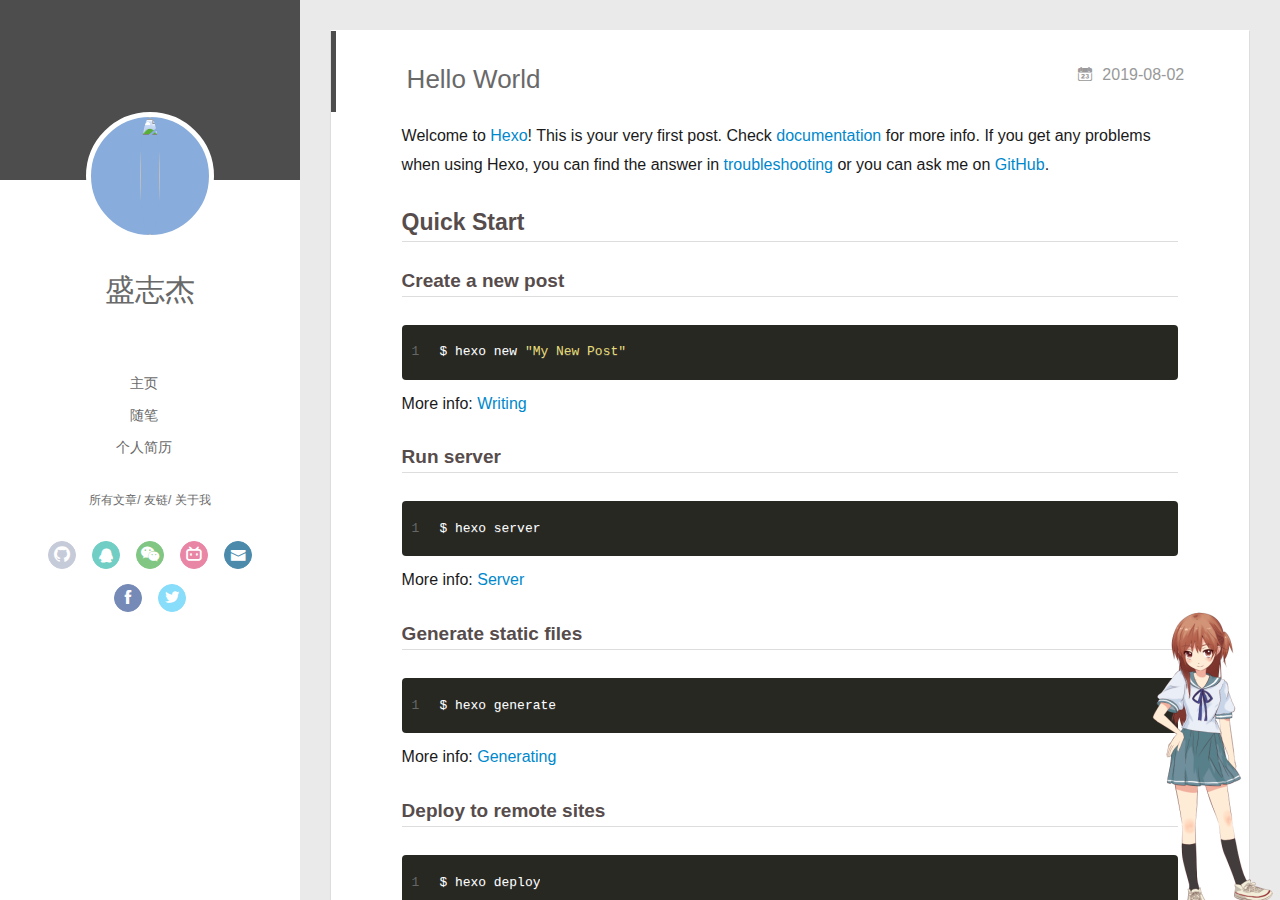
==== commit 41b4a66b: "优化" ====
--- a/index.html
+++ b/index.html
@@ -1,428 +1,6 @@
-<!DOCTYPE html>
-<html>
-<head><meta name="generator" content="Hexo 3.9.0">
-  <meta charset="utf-8">
-  
-  <meta name="renderer" content="webkit">
-  <meta http-equiv="X-UA-Compatible" content="IE=edge">
-  <link rel="dns-prefetch" href="https://shengzhijie.tk">
-  <title>盛志杰的博客</title>
-  <meta name="viewport" content="width=device-width, initial-scale=1, maximum-scale=1">
-  
-    <!-- 辅助函数（Helpers）https://hexo.io/zh-cn/docs/helpers.html#%E6%9D%A1%E4%BB%B6%E5%87%BD%E6%95%B0 -->
-    <meta name="keywords" content>
-  
-  <meta name="keywords" content="盛志杰,博客">
-<meta property="og:type" content="website">
-<meta property="og:title" content="盛志杰的博客">
-<meta property="og:url" content="https://shengzhijie.tk/index.html">
-<meta property="og:site_name" content="盛志杰的博客">
-<meta property="og:locale" content="default">
-<meta name="twitter:card" content="summary">
-<meta name="twitter:title" content="盛志杰的博客">
-  
-    <link rel="alternative" href="/atom.xml" title="盛志杰的博客" type="application/atom+xml">
-  
-  
-    <link rel="icon" href="/favicon.ico">
-  
-  
-    <link rel="apple-touch-icon" href="/apple-touch-icon-180x180.png">
-  
-  <link rel="stylesheet" type="text/css" href="/./main.f202f3.css">
-  <style type="text/css">
-    
-    #container.show {
-      background: linear-gradient(200deg,#a0cfe4,#e8c37e);
-    }
-  </style>
-  
-
-  
-
-  <!-- 页面点击小红心 -->
-  
- 	 <script src="/assets/clicklove.js"></script>
-  
-  
-
-
-  
-
-</head>
-</html>
-
-<body>
-  <div id="container" q-class="show:isCtnShow">
-    
-    <canvas id="anm-canvas" class="anm-canvas"></canvas>
-    <div class="left-col" q-class="show:isShow">
-      
-<div class="overlay" style="background: #4d4d4d;"></div>
-<div class="intrude-less">
-	<header id="header" class="inner">
-		<a href="/" class="profilepic">
-			<img src="/img/avatar.png" class="js-avatar">
-		</a>
-		<hgroup>
-		  <h1 class="header-author"><a href="/">盛志杰</a></h1>
-		</hgroup>
-		
-
-		<nav class="header-menu">
-			<ul>
-			
-				<li><a href="/" target="_blank" >主页</a></li>
-	        
-				<li><a href="#" target="_blank" >随笔</a></li>
-	        
-				<li><a href="#" target="_blank" >相册</a></li>
-	        
-				<li><a href="#" target="_blank" >个人简历</a></li>
-	        
-			</ul>
-		</nav>
-		<nav class="header-smart-menu">
-    		
-    			
-    			<a q-on="click: openSlider(e, 'innerArchive')" href="javascript:void(0)">所有文章</a>
-    			
-            
-    			
-    			<a q-on="click: openSlider(e, 'friends')" href="javascript:void(0)">友链</a>
-    			
-            
-    			
-    			<a q-on="click: openSlider(e, 'aboutme')" href="javascript:void(0)">关于我</a>
-    			
-            
-		</nav>
-		<nav class="header-nav">
-			<div class="social">
-				
-					<a class="github" target="_blank" href="https://github.com/shengzhijie" title="GitHub"><i class="icon-github"></i></a>
-		        
-					<a class="qq" target="_blank" href="/img/qq.jpg" title="QQ"><i class="icon-qq"></i></a>
-		        
-					<a class="weixin" target="_blank" href="/img/wechat.jpg" title="微信"><i class="icon-weixin"></i></a>
-		        
-					<a class="bilibili" target="_blank" href="#" title="哔哩哔哩"><i class="icon-bilibili"></i></a>
-		        
-					<a class="mail" target="_blank" href="mailto:1158073764@qq.com" title="mail"><i class="icon-mail"></i></a>
-		        
-					<a class="facebook" target="_blank" href="#" title="Facebook"><i class="icon-facebook"></i></a>
-		        
-					<a class="twitter" target="_blank" href="#" title="Twitter"><i class="icon-twitter"></i></a>
-		        
-			</div>
-		<!-- 网易云音乐插件 -->
-		
-		</nav>
-	</header>		
-</div>
-
-    </div>
-    <div class="mid-col" q-class="show:isShow,hide:isShow|isFalse">
-      
-<nav id="mobile-nav">
-  	<div class="overlay js-overlay" style="background: #4d4d4d"></div>
-	<div class="btnctn js-mobile-btnctn">
-  		<div class="slider-trigger list" q-on="click: openSlider(e)"><i class="icon icon-sort"></i></div>
-	</div>
-	<div class="intrude-less">
-		<header id="header" class="inner">
-			<div class="profilepic">
-				<a href="/">
-					<img src="/img/avatar.png" class="js-avatar">
-				</a>
-			</div>
-			<hgroup>
-			  <h1 class="header-author js-header-author">盛志杰</h1>
-			</hgroup>
-			
-			
-			
-				
-			
-				
-			
-				
-			
-				
-			
-			
-			
-			<nav class="header-nav">
-				<div class="social">
-					
-						<a class="github" target="_blank" href="https://github.com/shengzhijie" title="GitHub"><i class="icon-github"></i></a>
-			        
-						<a class="qq" target="_blank" href="/img/qq.jpg" title="QQ"><i class="icon-qq"></i></a>
-			        
-						<a class="weixin" target="_blank" href="/img/wechat.jpg" title="微信"><i class="icon-weixin"></i></a>
-			        
-						<a class="bilibili" target="_blank" href="#" title="哔哩哔哩"><i class="icon-bilibili"></i></a>
-			        
-						<a class="mail" target="_blank" href="mailto:1158073764@qq.com" title="mail"><i class="icon-mail"></i></a>
-			        
-						<a class="facebook" target="_blank" href="#" title="Facebook"><i class="icon-facebook"></i></a>
-			        
-						<a class="twitter" target="_blank" href="#" title="Twitter"><i class="icon-twitter"></i></a>
-			        
-				</div>
-			</nav>
-
-			<nav class="header-menu js-header-menu">
-				<ul style="width: 70%">
-				
-				
-					<li style="width: 25%"><a href="/">主页</a></li>
-		        
-					<li style="width: 25%"><a href="#">随笔</a></li>
-		        
-					<li style="width: 25%"><a href="#">相册</a></li>
-		        
-					<li style="width: 25%"><a href="#">个人简历</a></li>
-		        
-				</ul>
-			</nav>
-		</header>				
-	</div>
-	<div class="mobile-mask" style="display:none" q-show="isShow"></div>
-</nav>
-
-      <div id="wrapper" class="body-wrap">
-        <div class="menu-l">
-          <div class="canvas-wrap">
-            <canvas data-colors="#eaeaea" data-sectionHeight="100" data-contentId="js-content" id="myCanvas1"
-              class="anm-canvas"></canvas>
-          </div>
-          <div id="js-content" class="content-ll">
-            
-
-  
-    <article id="post-hello-world" class="article article-type-post  article-index" itemscope itemprop="blogPost">
-  <div class="article-inner">
-    
-      <header class=" article-header">
-  
-  
-    <h1 itemprop="name">
-	
-	      <a class="article-title" href="/2019/08/02/hello-world/" target="_blank">Hello World</a>
-        
-    </h1>
-  
-
-
-  
-  
-<a href="/2019/08/02/hello-world/" class="archive-article-date">
-        <time datetime="2019-08-02T13:56:39.996Z" itemprop="datePublished"><i class="icon-calendar icon"></i>2019-08-02</time>
-</a>
-
-  
-  
-    
-
-  
-  </header>
-  
-  <div class="article-entry" itemprop="articleBody">
-    
-    <p>Welcome to <a href="https://hexo.io/" target="_blank" rel="noopener">Hexo</a>! This is your very first post. Check <a href="https://hexo.io/docs/" target="_blank" rel="noopener">documentation</a> for more info. If you get any problems when using Hexo, you can find the answer in <a href="https://hexo.io/docs/troubleshooting.html" target="_blank" rel="noopener">troubleshooting</a> or you can ask me on <a href="https://github.com/hexojs/hexo/issues" target="_blank" rel="noopener">GitHub</a>.</p>
-<h2 id="Quick-Start"><a href="#Quick-Start" class="headerlink" title="Quick Start"></a>Quick Start</h2><h3 id="Create-a-new-post"><a href="#Create-a-new-post" class="headerlink" title="Create a new post"></a>Create a new post</h3><figure class="highlight bash"><table><tr><td class="gutter"><pre><span class="line">1</span><br></pre></td><td class="code"><pre><span class="line">$ hexo new <span class="string">"My New Post"</span></span><br></pre></td></tr></table></figure>
-
-<p>More info: <a href="https://hexo.io/docs/writing.html" target="_blank" rel="noopener">Writing</a></p>
-<h3 id="Run-server"><a href="#Run-server" class="headerlink" title="Run server"></a>Run server</h3><figure class="highlight bash"><table><tr><td class="gutter"><pre><span class="line">1</span><br></pre></td><td class="code"><pre><span class="line">$ hexo server</span><br></pre></td></tr></table></figure>
-
-<p>More info: <a href="https://hexo.io/docs/server.html" target="_blank" rel="noopener">Server</a></p>
-<h3 id="Generate-static-files"><a href="#Generate-static-files" class="headerlink" title="Generate static files"></a>Generate static files</h3><figure class="highlight bash"><table><tr><td class="gutter"><pre><span class="line">1</span><br></pre></td><td class="code"><pre><span class="line">$ hexo generate</span><br></pre></td></tr></table></figure>
-
-<p>More info: <a href="https://hexo.io/docs/generating.html" target="_blank" rel="noopener">Generating</a></p>
-<h3 id="Deploy-to-remote-sites"><a href="#Deploy-to-remote-sites" class="headerlink" title="Deploy to remote sites"></a>Deploy to remote sites</h3><figure class="highlight bash"><table><tr><td class="gutter"><pre><span class="line">1</span><br></pre></td><td class="code"><pre><span class="line">$ hexo deploy</span><br></pre></td></tr></table></figure>
-
-<p>More info: <a href="https://hexo.io/docs/deployment.html" target="_blank" rel="noopener">Deployment</a></p>
-
-    
-
-    
-
-    
-
-  </div>
-  <div class="article-info article-info-index">
-    
-    
-    
-
-    
-    <p class="article-more-link">
-      <a class="article-more-a" href="/2019/08/02/hello-world/">展开全文 >></a>
-    </p>
-    
-
-    
-    <div class="clearfix"></div>
-  </div>
-  </div>
-</article>
-
-<aside class="wrap-side-operation">
-    <div class="mod-side-operation">
-        
-        <div class="jump-container" id="js-jump-container" style="display:none;">
-            <a href="javascript:void(0)" class="mod-side-operation__jump-to-top">
-                <i class="icon-font icon-back"></i>
-            </a>
-            <div id="js-jump-plan-container" class="jump-plan-container" style="top: -11px;">
-                <i class="icon-font icon-plane jump-plane"></i>
-            </div>
-        </div>
-        
-        
-    </div>
-</aside>
-
-
-
-
-  
-  
-
-
-          </div>
-        </div>
-      </div>
-      <footer id="footer">
-  <div class="outer">
-    <div id="footer-info">
-    	<div class="footer-left">
-    		&copy; 2019 盛志杰
-    	</div>
-      	<div class="footer-right">
-      		GitHub:<a href="https://github.com/JoeyBling/hexo-theme-yilia-plus" target="_blank">hexo-theme-yilia-plus</a> by Litten
-      	</div>
-    </div>
-  </div>
-  
-  
-	<script src="/assets/busuanzi.pure.js"></script>
-  	<!-- <script async src="//busuanzi.ibruce.info/busuanzi/2.3/busuanzi.pure.mini.js"></script> -->
-  
-  
-  	<!-- 不蒜子统计 -->
-	<span id="busuanzi_container_site_pv" style="display:none">
-		本站总访问量<span id="busuanzi_value_site_pv"></span>次	
-	        <span class="post-meta-divider" >|</span>
-	</span>
-  	<span id="busuanzi_container_site_uv" style='display:none'>
-  		本站访客数<span id="busuanzi_value_site_uv"></span>人
-  	</span>
-  
-</footer>
-
-    </div>
-    <script>
-	var yiliaConfig = {
-		mathjax: false,
-		isHome: true,
-		isPost: false,
-		isArchive: false,
-		isTag: false,
-		isCategory: false,
-		open_in_new: true,
-		toc_hide_index: true,
-		root: "/",
-		innerArchive: true,
-		showTags: false
-	}
-</script>
-
-<script>!function(r){function e(t){if(i[t])return i[t].exports;var n=i[t]={exports:{},id:t,loaded:!1};return r[t].call(n.exports,n,n.exports,e),n.loaded=!0,n.exports}var i={};e.m=r,e.c=i,e.p="./",e(0)}([function(t,n,r){r(208),t.exports=r(205)},function(t,n,r){var d=r(3),y=r(46),g=r(26),b=r(27),x=r(47),m="prototype",S=function(t,n,r){var e,i,o,u,c=t&S.F,f=t&S.G,a=t&S.S,s=t&S.P,l=t&S.B,h=f?d:a?d[n]||(d[n]={}):(d[n]||{})[m],v=f?y:y[n]||(y[n]={}),p=v[m]||(v[m]={});for(e in f&&(r=n),r)o=((i=!c&&h&&void 0!==h[e])?h:r)[e],u=l&&i?x(o,d):s&&"function"==typeof o?x(Function.call,o):o,h&&b(h,e,o,t&S.U),v[e]!=o&&g(v,e,u),s&&p[e]!=o&&(p[e]=o)};d.core=y,S.F=1,S.G=2,S.S=4,S.P=8,S.B=16,S.W=32,S.U=64,S.R=128,t.exports=S},function(t,n,r){var e=r(5);t.exports=function(t){if(!e(t))throw TypeError(t+" is not an object!");return t}},function(t,n){var r=t.exports="undefined"!=typeof window&&window.Math==Math?window:"undefined"!=typeof self&&self.Math==Math?self:Function("return this")();"number"==typeof __g&&(__g=r)},function(t,n){t.exports=function(t){try{return!!t()}catch(t){return!0}}},function(t,n){t.exports=function(t){return"object"==typeof t?null!==t:"function"==typeof t}},function(t,n){var r=t.exports="undefined"!=typeof window&&window.Math==Math?window:"undefined"!=typeof self&&self.Math==Math?self:Function("return this")();"number"==typeof __g&&(__g=r)},function(t,n,r){var e=r(118)("wks"),i=r(79),o=r(3).Symbol,u="function"==typeof o;(t.exports=function(t){return e[t]||(e[t]=u&&o[t]||(u?o:i)("Symbol."+t))}).store=e},function(t,n,r){var e=r(49),i=Math.min;t.exports=function(t){return 0<t?i(e(t),9007199254740991):0}},function(t,n){var r={}.hasOwnProperty;t.exports=function(t,n){return r.call(t,n)}},function(t,n,r){t.exports=!r(4)(function(){return 7!=Object.defineProperty({},"a",{get:function(){return 7}}).a})},function(t,n,r){var e=r(2),i=r(174),o=r(53),u=Object.defineProperty;n.f=r(10)?Object.defineProperty:function(t,n,r){if(e(t),n=o(n,!0),e(r),i)try{return u(t,n,r)}catch(t){}if("get"in r||"set"in r)throw TypeError("Accessors not supported!");return"value"in r&&(t[n]=r.value),t}},function(t,n,r){t.exports=!r(20)(function(){return 7!=Object.defineProperty({},"a",{get:function(){return 7}}).a})},function(t,n,r){var e=r(14),i=r(24);t.exports=r(12)?function(t,n,r){return e.f(t,n,i(1,r))}:function(t,n,r){return t[n]=r,t}},function(t,n,r){var e=r(22),i=r(60),o=r(42),u=Object.defineProperty;n.f=r(12)?Object.defineProperty:function(t,n,r){if(e(t),n=o(n,!0),e(r),i)try{return u(t,n,r)}catch(t){}if("get"in r||"set"in r)throw TypeError("Accessors not supported!");return"value"in r&&(t[n]=r.value),t}},function(t,n,r){var e=r(96),i=r(34);t.exports=function(t){return e(i(t))}},function(t,n,r){var e=r(40)("wks"),i=r(25),o=r(6).Symbol,u="function"==typeof o;(t.exports=function(t){return e[t]||(e[t]=u&&o[t]||(u?o:i)("Symbol."+t))}).store=e},function(t,n,r){var e=r(51);t.exports=function(t){return Object(e(t))}},function(t,n){t.exports=function(t){return"object"==typeof t?null!==t:"function"==typeof t}},function(t,n){var r=t.exports={version:"2.6.9"};"number"==typeof __e&&(__e=r)},function(t,n){t.exports=function(t){try{return!!t()}catch(t){return!0}}},function(t,n){t.exports=function(t){if("function"!=typeof t)throw TypeError(t+" is not a function!");return t}},function(t,n,r){var e=r(18);t.exports=function(t){if(!e(t))throw TypeError(t+" is not an object!");return t}},function(t,n){t.exports=!0},function(t,n){t.exports=function(t,n){return{enumerable:!(1&t),configurable:!(2&t),writable:!(4&t),value:n}}},function(t,n){var r=0,e=Math.random();t.exports=function(t){return"Symbol(".concat(void 0===t?"":t,")_",(++r+e).toString(36))}},function(t,n,r){var e=r(11),i=r(75);t.exports=r(10)?function(t,n,r){return e.f(t,n,i(1,r))}:function(t,n,r){return t[n]=r,t}},function(t,n,r){var o=r(3),u=r(26),c=r(30),f=r(79)("src"),e=r(219),i="toString",a=(""+e).split(i);r(46).inspectSource=function(t){return e.call(t)},(t.exports=function(t,n,r,e){var i="function"==typeof r;i&&(c(r,"name")||u(r,"name",n)),t[n]!==r&&(i&&(c(r,f)||u(r,f,t[n]?""+t[n]:a.join(String(n)))),t===o?t[n]=r:e?t[n]?t[n]=r:u(t,n,r):(delete t[n],u(t,n,r)))})(Function.prototype,i,function(){return"function"==typeof this&&this[f]||e.call(this)})},function(t,n,r){var e=r(1),i=r(4),u=r(51),c=/"/g,o=function(t,n,r,e){var i=String(u(t)),o="<"+n;return""!==r&&(o+=" "+r+'="'+String(e).replace(c,"&quot;")+'"'),o+">"+i+"</"+n+">"};t.exports=function(n,t){var r={};r[n]=t(o),e(e.P+e.F*i(function(){var t=""[n]('"');return t!==t.toLowerCase()||3<t.split('"').length}),"String",r)}},function(t,n,r){var e=r(65),i=r(35);t.exports=Object.keys||function(t){return e(t,i)}},function(t,n){var r={}.hasOwnProperty;t.exports=function(t,n){return r.call(t,n)}},function(t,n,r){var e=r(117),i=r(75),o=r(33),u=r(53),c=r(30),f=r(174),a=Object.getOwnPropertyDescriptor;n.f=r(10)?a:function(t,n){if(t=o(t),n=u(n,!0),f)try{return a(t,n)}catch(t){}if(c(t,n))return i(!e.f.call(t,n),t[n])}},function(t,n,r){var e=r(30),i=r(17),o=r(154)("IE_PROTO"),u=Object.prototype;t.exports=Object.getPrototypeOf||function(t){return t=i(t),e(t,o)?t[o]:"function"==typeof t.constructor&&t instanceof t.constructor?t.constructor.prototype:t instanceof Object?u:null}},function(t,n,r){var e=r(116),i=r(51);t.exports=function(t){return e(i(t))}},function(t,n){t.exports=function(t){if(null==t)throw TypeError("Can't call method on  "+t);return t}},function(t,n){t.exports="constructor,hasOwnProperty,isPrototypeOf,propertyIsEnumerable,toLocaleString,toString,valueOf".split(",")},function(t,n){t.exports={}},function(t,n){n.f={}.propertyIsEnumerable},function(t,n,r){var e=r(14).f,i=r(9),o=r(16)("toStringTag");t.exports=function(t,n,r){t&&!i(t=r?t:t.prototype,o)&&e(t,o,{configurable:!0,value:n})}},function(t,n,r){var e=r(40)("keys"),i=r(25);t.exports=function(t){return e[t]||(e[t]=i(t))}},function(t,n,r){var e=r(19),i=r(6),o="__core-js_shared__",u=i[o]||(i[o]={});(t.exports=function(t,n){return u[t]||(u[t]=void 0!==n?n:{})})("versions",[]).push({version:e.version,mode:r(23)?"pure":"global",copyright:"© 2019 Denis Pushkarev (zloirock.ru)"})},function(t,n){var r=Math.ceil,e=Math.floor;t.exports=function(t){return isNaN(t=+t)?0:(0<t?e:r)(t)}},function(t,n,r){var i=r(18);t.exports=function(t,n){if(!i(t))return t;var r,e;if(n&&"function"==typeof(r=t.toString)&&!i(e=r.call(t)))return e;if("function"==typeof(r=t.valueOf)&&!i(e=r.call(t)))return e;if(!n&&"function"==typeof(r=t.toString)&&!i(e=r.call(t)))return e;throw TypeError("Can't convert object to primitive value")}},function(t,n,r){var e=r(6),i=r(19),o=r(23),u=r(44),c=r(14).f;t.exports=function(t){var n=i.Symbol||(i.Symbol=o?{}:e.Symbol||{});"_"==t.charAt(0)||t in n||c(n,t,{value:u.f(t)})}},function(t,n,r){n.f=r(16)},function(t,n){var r={}.toString;t.exports=function(t){return r.call(t).slice(8,-1)}},function(t,n){var r=t.exports={version:"2.6.9"};"number"==typeof __e&&(__e=r)},function(t,n,r){var o=r(21);t.exports=function(e,i,t){if(o(e),void 0===i)return e;switch(t){case 1:return function(t){return e.call(i,t)};case 2:return function(t,n){return e.call(i,t,n)};case 3:return function(t,n,r){return e.call(i,t,n,r)}}return function(){return e.apply(i,arguments)}}},function(t,n,r){"use strict";var e=r(4);t.exports=function(t,n){return!!t&&e(function(){n?t.call(null,function(){},1):t.call(null)})}},function(t,n){var r=Math.ceil,e=Math.floor;t.exports=function(t){return isNaN(t=+t)?0:(0<t?e:r)(t)}},function(t,n,r){var x=r(47),m=r(116),S=r(17),w=r(8),e=r(138);t.exports=function(l,t){var h=1==l,v=2==l,p=3==l,d=4==l,y=6==l,g=5==l||y,b=t||e;return function(t,n,r){for(var e,i,o=S(t),u=m(o),c=x(n,r,3),f=w(u.length),a=0,s=h?b(t,f):v?b(t,0):void 0;a<f;a++)if((g||a in u)&&(i=c(e=u[a],a,o),l))if(h)s[a]=i;else if(i)switch(l){case 3:return!0;case 5:return e;case 6:return a;case 2:s.push(e)}else if(d)return!1;return y?-1:p||d?d:s}}},function(t,n){t.exports=function(t){if(null==t)throw TypeError("Can't call method on  "+t);return t}},function(t,n,r){var i=r(1),o=r(46),u=r(4);t.exports=function(t,n){var r=(o.Object||{})[t]||Object[t],e={};e[t]=n(r),i(i.S+i.F*u(function(){r(1)}),"Object",e)}},function(t,n,r){var i=r(5);t.exports=function(t,n){if(!i(t))return t;var r,e;if(n&&"function"==typeof(r=t.toString)&&!i(e=r.call(t)))return e;if("function"==typeof(r=t.valueOf)&&!i(e=r.call(t)))return e;if(!n&&"function"==typeof(r=t.toString)&&!i(e=r.call(t)))return e;throw TypeError("Can't convert object to primitive value")}},function(t,n,r){var d=r(6),y=r(19),g=r(93),b=r(13),x=r(9),m="prototype",S=function(t,n,r){var e,i,o,u=t&S.F,c=t&S.G,f=t&S.S,a=t&S.P,s=t&S.B,l=t&S.W,h=c?y:y[n]||(y[n]={}),v=h[m],p=c?d:f?d[n]:(d[n]||{})[m];for(e in c&&(r=n),r)(i=!u&&p&&void 0!==p[e])&&x(h,e)||(o=i?p[e]:r[e],h[e]=c&&"function"!=typeof p[e]?r[e]:s&&i?g(o,d):l&&p[e]==o?function(e){var t=function(t,n,r){if(this instanceof e){switch(arguments.length){case 0:return new e;case 1:return new e(t);case 2:return new e(t,n)}return new e(t,n,r)}return e.apply(this,arguments)};return t[m]=e[m],t}(o):a&&"function"==typeof o?g(Function.call,o):o,a&&((h.virtual||(h.virtual={}))[e]=o,t&S.R&&v&&!v[e]&&b(v,e,o)))};S.F=1,S.G=2,S.S=4,S.P=8,S.B=16,S.W=32,S.U=64,S.R=128,t.exports=S},function(t,n,r){var e=r(34);t.exports=function(t){return Object(e(t))}},function(t,n,r){var o=r(196),e=r(1),i=r(118)("metadata"),u=i.store||(i.store=new(r(200))),c=function(t,n,r){var e=u.get(t);if(!e){if(!r)return;u.set(t,e=new o)}var i=e.get(n);if(!i){if(!r)return;e.set(n,i=new o)}return i};t.exports={store:u,map:c,has:function(t,n,r){var e=c(n,r,!1);return void 0!==e&&e.has(t)},get:function(t,n,r){var e=c(n,r,!1);return void 0===e?void 0:e.get(t)},set:function(t,n,r,e){c(r,e,!0).set(t,n)},keys:function(t,n){var r=c(t,n,!1),e=[];return r&&r.forEach(function(t,n){e.push(n)}),e},key:function(t){return void 0===t||"symbol"==typeof t?t:String(t)},exp:function(t){e(e.S,"Reflect",t)}}},function(t,n,r){"use strict";if(r(10)){var g=r(68),b=r(3),x=r(4),m=r(1),S=r(132),e=r(159),h=r(47),w=r(70),i=r(75),_=r(26),o=r(76),u=r(49),O=r(8),E=r(194),c=r(78),f=r(53),a=r(30),M=r(81),P=r(5),v=r(17),p=r(145),j=r(72),F=r(32),A=r(73).f,d=r(161),s=r(79),l=r(7),y=r(50),I=r(120),L=r(119),N=r(162),T=r(82),k=r(125),R=r(77),C=r(137),D=r(166),G=r(11),W=r(31),U=G.f,V=W.f,B=b.RangeError,q=b.TypeError,z=b.Uint8Array,H="ArrayBuffer",K="Shared"+H,J="BYTES_PER_ELEMENT",$="prototype",Y=Array[$],X=e.ArrayBuffer,Q=e.DataView,Z=y(0),tt=y(2),nt=y(3),rt=y(4),et=y(5),it=y(6),ot=I(!0),ut=I(!1),ct=N.values,ft=N.keys,at=N.entries,st=Y.lastIndexOf,lt=Y.reduce,ht=Y.reduceRight,vt=Y.join,pt=Y.sort,dt=Y.slice,yt=Y.toString,gt=Y.toLocaleString,bt=l("iterator"),xt=l("toStringTag"),mt=s("typed_constructor"),St=s("def_constructor"),wt=S.CONSTR,_t=S.TYPED,Ot=S.VIEW,Et="Wrong length!",Mt=y(1,function(t,n){return It(L(t,t[St]),n)}),Pt=x(function(){return 1===new z(new Uint16Array([1]).buffer)[0]}),jt=!!z&&!!z[$].set&&x(function(){new z(1).set({})}),Ft=function(t,n){var r=u(t);if(r<0||r%n)throw B("Wrong offset!");return r},At=function(t){if(P(t)&&_t in t)return t;throw q(t+" is not a typed array!")},It=function(t,n){if(!(P(t)&&mt in t))throw q("It is not a typed array constructor!");return new t(n)},Lt=function(t,n){return Nt(L(t,t[St]),n)},Nt=function(t,n){for(var r=0,e=n.length,i=It(t,e);r<e;)i[r]=n[r++];return i},Tt=function(t,n,r){U(t,n,{get:function(){return this._d[r]}})},kt=function(t){var n,r,e,i,o,u,c=v(t),f=arguments.length,a=1<f?arguments[1]:void 0,s=void 0!==a,l=d(c);if(null!=l&&!p(l)){for(u=l.call(c),e=[],n=0;!(o=u.next()).done;n++)e.push(o.value);c=e}for(s&&2<f&&(a=h(a,arguments[2],2)),n=0,r=O(c.length),i=It(this,r);n<r;n++)i[n]=s?a(c[n],n):c[n];return i},Rt=function(){for(var t=0,n=arguments.length,r=It(this,n);t<n;)r[t]=arguments[t++];return r},Ct=!!z&&x(function(){gt.call(new z(1))}),Dt=function(){return gt.apply(Ct?dt.call(At(this)):At(this),arguments)},Gt={copyWithin:function(t,n){return D.call(At(this),t,n,2<arguments.length?arguments[2]:void 0)},every:function(t){return rt(At(this),t,1<arguments.length?arguments[1]:void 0)},fill:function(t){return C.apply(At(this),arguments)},filter:function(t){return Lt(this,tt(At(this),t,1<arguments.length?arguments[1]:void 0))},find:function(t){return et(At(this),t,1<arguments.length?arguments[1]:void 0)},findIndex:function(t){return it(At(this),t,1<arguments.length?arguments[1]:void 0)},forEach:function(t){Z(At(this),t,1<arguments.length?arguments[1]:void 0)},indexOf:function(t){return ut(At(this),t,1<arguments.length?arguments[1]:void 0)},includes:function(t){return ot(At(this),t,1<arguments.length?arguments[1]:void 0)},join:function(t){return vt.apply(At(this),arguments)},lastIndexOf:function(t){return st.apply(At(this),arguments)},map:function(t){return Mt(At(this),t,1<arguments.length?arguments[1]:void 0)},reduce:function(t){return lt.apply(At(this),arguments)},reduceRight:function(t){return ht.apply(At(this),arguments)},reverse:function(){for(var t,n=this,r=At(n).length,e=Math.floor(r/2),i=0;i<e;)t=n[i],n[i++]=n[--r],n[r]=t;return n},some:function(t){return nt(At(this),t,1<arguments.length?arguments[1]:void 0)},sort:function(t){return pt.call(At(this),t)},subarray:function(t,n){var r=At(this),e=r.length,i=c(t,e);return new(L(r,r[St]))(r.buffer,r.byteOffset+i*r.BYTES_PER_ELEMENT,O((void 0===n?e:c(n,e))-i))}},Wt=function(t,n){return Lt(this,dt.call(At(this),t,n))},Ut=function(t){At(this);var n=Ft(arguments[1],1),r=this.length,e=v(t),i=O(e.length),o=0;if(r<i+n)throw B(Et);for(;o<i;)this[n+o]=e[o++]},Vt={entries:function(){return at.call(At(this))},keys:function(){return ft.call(At(this))},values:function(){return ct.call(At(this))}},Bt=function(t,n){return P(t)&&t[_t]&&"symbol"!=typeof n&&n in t&&String(+n)==String(n)},qt=function(t,n){return Bt(t,n=f(n,!0))?i(2,t[n]):V(t,n)},zt=function(t,n,r){return!(Bt(t,n=f(n,!0))&&P(r)&&a(r,"value"))||a(r,"get")||a(r,"set")||r.configurable||a(r,"writable")&&!r.writable||a(r,"enumerable")&&!r.enumerable?U(t,n,r):(t[n]=r.value,t)};wt||(W.f=qt,G.f=zt),m(m.S+m.F*!wt,"Object",{getOwnPropertyDescriptor:qt,defineProperty:zt}),x(function(){yt.call({})})&&(yt=gt=function(){return vt.call(this)});var Ht=o({},Gt);o(Ht,Vt),_(Ht,bt,Vt.values),o(Ht,{slice:Wt,set:Ut,constructor:function(){},toString:yt,toLocaleString:Dt}),Tt(Ht,"buffer","b"),Tt(Ht,"byteOffset","o"),Tt(Ht,"byteLength","l"),Tt(Ht,"length","e"),U(Ht,xt,{get:function(){return this[_t]}}),t.exports=function(t,l,n,o){var h=t+((o=!!o)?"Clamped":"")+"Array",r="get"+t,u="set"+t,v=b[h],c=v||{},e=v&&F(v),i=!v||!S.ABV,f={},a=v&&v[$],p=function(t,i){U(t,i,{get:function(){return t=i,(n=this._d).v[r](t*l+n.o,Pt);var t,n},set:function(t){return n=i,r=t,e=this._d,o&&(r=(r=Math.round(r))<0?0:255<r?255:255&r),void e.v[u](n*l+e.o,r,Pt);var n,r,e},enumerable:!0})};i?(v=n(function(t,n,r,e){w(t,v,h,"_d");var i,o,u,c,f=0,a=0;if(P(n)){if(!(n instanceof X||(c=M(n))==H||c==K))return _t in n?Nt(v,n):kt.call(v,n);i=n,a=Ft(r,l);var s=n.byteLength;if(void 0===e){if(s%l)throw B(Et);if((o=s-a)<0)throw B(Et)}else if(s<(o=O(e)*l)+a)throw B(Et);u=o/l}else u=E(n),i=new X(o=u*l);for(_(t,"_d",{b:i,o:a,l:o,e:u,v:new Q(i)});f<u;)p(t,f++)}),a=v[$]=j(Ht),_(a,"constructor",v)):x(function(){v(1)})&&x(function(){new v(-1)})&&k(function(t){new v,new v(null),new v(1.5),new v(t)},!0)||(v=n(function(t,n,r,e){var i;return w(t,v,h),P(n)?n instanceof X||(i=M(n))==H||i==K?void 0!==e?new c(n,Ft(r,l),e):void 0!==r?new c(n,Ft(r,l)):new c(n):_t in n?Nt(v,n):kt.call(v,n):new c(E(n))}),Z(e!==Function.prototype?A(c).concat(A(e)):A(c),function(t){t in v||_(v,t,c[t])}),v[$]=a,g||(a.constructor=v));var s=a[bt],d=!!s&&("values"==s.name||null==s.name),y=Vt.values;_(v,mt,!0),_(a,_t,h),_(a,Ot,!0),_(a,St,v),(o?new v(1)[xt]==h:xt in a)||U(a,xt,{get:function(){return h}}),f[h]=v,m(m.G+m.W+m.F*(v!=c),f),m(m.S,h,{BYTES_PER_ELEMENT:l}),m(m.S+m.F*x(function(){c.of.call(v,1)}),h,{from:kt,of:Rt}),J in a||_(a,J,l),m(m.P,h,Gt),R(h),m(m.P+m.F*jt,h,{set:Ut}),m(m.P+m.F*!d,h,Vt),g||a.toString==yt||(a.toString=yt),m(m.P+m.F*x(function(){new v(1).slice()}),h,{slice:Wt}),m(m.P+m.F*(x(function(){return[1,2].toLocaleString()!=new v([1,2]).toLocaleString()})||!x(function(){a.toLocaleString.call([1,2])})),h,{toLocaleString:Dt}),T[h]=d?s:y,g||d||_(a,bt,y)}}else t.exports=function(){}},function(t,n){var r={}.toString;t.exports=function(t){return r.call(t).slice(8,-1)}},function(t,n,r){var e=r(18),i=r(6).document,o=e(i)&&e(i.createElement);t.exports=function(t){return o?i.createElement(t):{}}},function(t,n,r){t.exports=!r(12)&&!r(20)(function(){return 7!=Object.defineProperty(r(59)("div"),"a",{get:function(){return 7}}).a})},function(t,n,r){"use strict";var x=r(23),m=r(54),S=r(66),w=r(13),_=r(36),O=r(98),E=r(38),M=r(104),P=r(16)("iterator"),j=!([].keys&&"next"in[].keys()),F="values",A=function(){return this};t.exports=function(t,n,r,e,i,o,u){O(r,n,e);var c,f,a,s=function(t){if(!j&&t in p)return p[t];switch(t){case"keys":case F:return function(){return new r(this,t)}}return function(){return new r(this,t)}},l=n+" Iterator",h=i==F,v=!1,p=t.prototype,d=p[P]||p["@@iterator"]||i&&p[i],y=d||s(i),g=i?h?s("entries"):y:void 0,b="Array"==n&&p.entries||d;if(b&&((a=M(b.call(new t)))!==Object.prototype&&a.next&&(E(a,l,!0),x||"function"==typeof a[P]||w(a,P,A))),h&&d&&d.name!==F&&(v=!0,y=function(){return d.call(this)}),x&&!u||!j&&!v&&p[P]||w(p,P,y),_[n]=y,_[l]=A,i)if(c={values:h?y:s(F),keys:o?y:s("keys"),entries:g},u)for(f in c)f in p||S(p,f,c[f]);else m(m.P+m.F*(j||v),n,c);return c}},function(t,n,e){var i=e(22),o=e(101),u=e(35),c=e(39)("IE_PROTO"),f=function(){},a="prototype",s=function(){var t,n=e(59)("iframe"),r=u.length;for(n.style.display="none",e(95).appendChild(n),n.src="javascript:",(t=n.contentWindow.document).open(),t.write("<script>document.F=Object<\/script>"),t.close(),s=t.F;r--;)delete s[a][u[r]];return s()};t.exports=Object.create||function(t,n){var r;return null!==t?(f[a]=i(t),r=new f,f[a]=null,r[c]=t):r=s(),void 0===n?r:o(r,n)}},function(t,n,r){var e=r(65),i=r(35).concat("length","prototype");n.f=Object.getOwnPropertyNames||function(t){return e(t,i)}},function(t,n){n.f=Object.getOwnPropertySymbols},function(t,n,r){var u=r(9),c=r(15),f=r(92)(!1),a=r(39)("IE_PROTO");t.exports=function(t,n){var r,e=c(t),i=0,o=[];for(r in e)r!=a&&u(e,r)&&o.push(r);for(;n.length>i;)u(e,r=n[i++])&&(~f(o,r)||o.push(r));return o}},function(t,n,r){t.exports=r(13)},function(t,n,r){var e=r(7)("unscopables"),i=Array.prototype;null==i[e]&&r(26)(i,e,{}),t.exports=function(t){i[e][t]=!0}},function(t,n){t.exports=!1},function(t,n,r){var e=r(79)("meta"),i=r(5),o=r(30),u=r(11).f,c=0,f=Object.isExtensible||function(){return!0},a=!r(4)(function(){return f(Object.preventExtensions({}))}),s=function(t){u(t,e,{value:{i:"O"+ ++c,w:{}}})},l=t.exports={KEY:e,NEED:!1,fastKey:function(t,n){if(!i(t))return"symbol"==typeof t?t:("string"==typeof t?"S":"P")+t;if(!o(t,e)){if(!f(t))return"F";if(!n)return"E";s(t)}return t[e].i},getWeak:function(t,n){if(!o(t,e)){if(!f(t))return!0;if(!n)return!1;s(t)}return t[e].w},onFreeze:function(t){return a&&l.NEED&&f(t)&&!o(t,e)&&s(t),t}}},function(t,n){t.exports=function(t,n,r,e){if(!(t instanceof n)||void 0!==e&&e in t)throw TypeError(r+": incorrect invocation!");return t}},function(t,n,r){var h=r(47),v=r(177),p=r(145),d=r(2),y=r(8),g=r(161),b={},x={};(n=t.exports=function(t,n,r,e,i){var o,u,c,f,a=i?function(){return t}:g(t),s=h(r,e,n?2:1),l=0;if("function"!=typeof a)throw TypeError(t+" is not iterable!");if(p(a)){for(o=y(t.length);l<o;l++)if((f=n?s(d(u=t[l])[0],u[1]):s(t[l]))===b||f===x)return f}else for(c=a.call(t);!(u=c.next()).done;)if((f=v(c,s,u.value,n))===b||f===x)return f}).BREAK=b,n.RETURN=x},function(t,n,e){var i=e(2),o=e(183),u=e(141),c=e(154)("IE_PROTO"),f=function(){},a="prototype",s=function(){var t,n=e(140)("iframe"),r=u.length;for(n.style.display="none",e(143).appendChild(n),n.src="javascript:",(t=n.contentWindow.document).open(),t.write("<script>document.F=Object<\/script>"),t.close(),s=t.F;r--;)delete s[a][u[r]];return s()};t.exports=Object.create||function(t,n){var r;return null!==t?(f[a]=i(t),r=new f,f[a]=null,r[c]=t):r=s(),void 0===n?r:o(r,n)}},function(t,n,r){var e=r(185),i=r(141).concat("length","prototype");n.f=Object.getOwnPropertyNames||function(t){return e(t,i)}},function(t,n,r){var e=r(185),i=r(141);t.exports=Object.keys||function(t){return e(t,i)}},function(t,n){t.exports=function(t,n){return{enumerable:!(1&t),configurable:!(2&t),writable:!(4&t),value:n}}},function(t,n,r){var i=r(27);t.exports=function(t,n,r){for(var e in n)i(t,e,n[e],r);return t}},function(t,n,r){"use strict";var e=r(3),i=r(11),o=r(10),u=r(7)("species");t.exports=function(t){var n=e[t];o&&n&&!n[u]&&i.f(n,u,{configurable:!0,get:function(){return this}})}},function(t,n,r){var e=r(49),i=Math.max,o=Math.min;t.exports=function(t,n){return(t=e(t))<0?i(t+n,0):o(t,n)}},function(t,n){var r=0,e=Math.random();t.exports=function(t){return"Symbol(".concat(void 0===t?"":t,")_",(++r+e).toString(36))}},function(t,n,r){var e=r(5);t.exports=function(t,n){if(!e(t)||t._t!==n)throw TypeError("Incompatible receiver, "+n+" required!");return t}},function(t,n,r){var i=r(45),o=r(7)("toStringTag"),u="Arguments"==i(function(){return arguments}());t.exports=function(t){var n,r,e;return void 0===t?"Undefined":null===t?"Null":"string"==typeof(r=function(t,n){try{return t[n]}catch(t){}}(n=Object(t),o))?r:u?i(n):"Object"==(e=i(n))&&"function"==typeof n.callee?"Arguments":e}},function(t,n){t.exports={}},function(t,n,r){var e=r(11).f,i=r(30),o=r(7)("toStringTag");t.exports=function(t,n,r){t&&!i(t=r?t:t.prototype,o)&&e(t,o,{configurable:!0,value:n})}},function(t,n,r){var u=r(1),e=r(51),c=r(4),f=r(157),i="["+f+"]",o=RegExp("^"+i+i+"*"),a=RegExp(i+i+"*$"),s=function(t,n,r){var e={},i=c(function(){return!!f[t]()||"​+<!DOCTYPE html><html><head><meta name="generator" content="Hexo 3.9.0"><meta charset="utf-8"><meta name="renderer" content="webkit"><meta http-equiv="X-UA-Compatible" content="IE=edge"><link rel="dns-prefetch" href="https://shengzhijie.tk"><title>盛志杰的博客</title><meta name="viewport" content="width=device-width,initial-scale=1,maximum-scale=1"><meta name="keywords" content><meta name="keywords" content="盛志杰,博客"><meta property="og:type" content="website"><meta property="og:title" content="盛志杰的博客"><meta property="og:url" content="https://shengzhijie.tk/index.html"><meta property="og:site_name" content="盛志杰的博客"><meta property="og:locale" content="default"><meta name="twitter:card" content="summary"><meta name="twitter:title" content="盛志杰的博客"><link rel="alternative" href="/atom.xml" title="盛志杰的博客" type="application/atom+xml"><link rel="icon" href="/favicon.ico"><link rel="apple-touch-icon" href="/apple-touch-icon-180x180.png"><link rel="stylesheet" type="text/css" href="/./main.f202f3.css"><style type="text/css">#container.show{background:linear-gradient(200deg,#a0cfe4,#e8c37e)}</style><script src="/assets/clicklove.js"></script></head></html><body><div id="container" q-class="show:isCtnShow"><canvas id="anm-canvas" class="anm-canvas"></canvas><div class="left-col" q-class="show:isShow"><div class="overlay" style="background:#4d4d4d"></div><div class="intrude-less"><header id="header" class="inner"> <a href="/" class="profilepic"><img src="https://shengzhijie.gitee.io/images_bed/images/avatar.png" class="js-avatar"></a><hgroup><h1 class="header-author"><a href="/">盛志杰</a></h1></hgroup><nav class="header-menu"><ul><li><a href="/" target="_blank">主页</a></li><li><a href="#" target="_blank">随笔</a></li><li><a href="#" target="_blank">个人简历</a></li></ul></nav><nav class="header-smart-menu"> <a q-on="click: openSlider(e, 'innerArchive')" href="javascript:void(0)">所有文章</a> <a q-on="click: openSlider(e, 'friends')" href="javascript:void(0)">友链</a> <a q-on="click: openSlider(e, 'aboutme')" href="javascript:void(0)">关于我</a></nav><nav class="header-nav"><div class="social"><a class="github" target="_blank" href="https://github.com/shengzhijie" title="GitHub"><i class="icon-github"></i></a><a class="qq" target="_blank" href="https://shengzhijie.gitee.io/images_bed/images/qq.jpg" title="QQ"><i class="icon-qq"></i></a><a class="weixin" target="_blank" href="https://shengzhijie.gitee.io/images_bed/images/wechat.jpg" title="微信"><i class="icon-weixin"></i></a><a class="bilibili" target="_blank" href="https://space.bilibili.com/383046596" title="哔哩哔哩"><i class="icon-bilibili"></i></a><a class="mail" target="_blank" href="mailto:1158073764@qq.com" title="mail"><i class="icon-mail"></i></a><a class="facebook" target="_blank" href="https://www.facebook.com/profile.php?id=100011242384406" title="Facebook"><i class="icon-facebook"></i></a><a class="twitter" target="_blank" href="https://twitter.com/eKSrgP2uaeAS5Fj" title="Twitter"><i class="icon-twitter"></i></a></div></nav></header></div></div><div class="mid-col" q-class="show:isShow,hide:isShow|isFalse"><nav id="mobile-nav"><div class="overlay js-overlay" style="background:#4d4d4d"></div><div class="btnctn js-mobile-btnctn"><div class="slider-trigger list" q-on="click: openSlider(e)"><i class="icon icon-sort"></i></div></div><div class="intrude-less"><header id="header" class="inner"><div class="profilepic"> <a href="/"><img src="https://shengzhijie.gitee.io/images_bed/images/avatar.png" class="js-avatar"></a></div><hgroup><h1 class="header-author js-header-author">盛志杰</h1></hgroup><nav class="header-nav"><div class="social"><a class="github" target="_blank" href="https://github.com/shengzhijie" title="GitHub"><i class="icon-github"></i></a><a class="qq" target="_blank" href="https://shengzhijie.gitee.io/images_bed/images/qq.jpg" title="QQ"><i class="icon-qq"></i></a><a class="weixin" target="_blank" href="https://shengzhijie.gitee.io/images_bed/images/wechat.jpg" title="微信"><i class="icon-weixin"></i></a><a class="bilibili" target="_blank" href="https://space.bilibili.com/383046596" title="哔哩哔哩"><i class="icon-bilibili"></i></a><a class="mail" target="_blank" href="mailto:1158073764@qq.com" title="mail"><i class="icon-mail"></i></a><a class="facebook" target="_blank" href="https://www.facebook.com/profile.php?id=100011242384406" title="Facebook"><i class="icon-facebook"></i></a><a class="twitter" target="_blank" href="https://twitter.com/eKSrgP2uaeAS5Fj" title="Twitter"><i class="icon-twitter"></i></a></div></nav><nav class="header-menu js-header-menu"><ul style="width:70%"><li style="width:33.333333333333336%"><a href="/">主页</a></li><li style="width:33.333333333333336%"><a href="#">随笔</a></li><li style="width:33.333333333333336%"><a href="#">个人简历</a></li></ul></nav></header></div><div class="mobile-mask" style="display:none" q-show="isShow"></div></nav><div id="wrapper" class="body-wrap"><div class="menu-l"><div class="canvas-wrap"><canvas data-colors="#eaeaea" data-sectionheight="100" data-contentid="js-content" id="myCanvas1" class="anm-canvas"></canvas></div><div id="js-content" class="content-ll"><article id="post-hello-world" class="article article-type-post article-index" itemscope itemprop="blogPost"><div class="article-inner"><header class="article-header"><h1 itemprop="name"> <a class="article-title" href="/2019/08/02/hello-world/" target="_blank">Hello World</a></h1><a href="/2019/08/02/hello-world/" class="archive-article-date"><time datetime="2019-08-02T13:56:39.996Z" itemprop="datePublished"><i class="icon-calendar icon"></i> 2019-08-02</time></a></header><div class="article-entry" itemprop="articleBody"><p>Welcome to <a href="https://hexo.io/" target="_blank" rel="noopener">Hexo</a>! This is your very first post. Check <a href="https://hexo.io/docs/" target="_blank" rel="noopener">documentation</a> for more info. If you get any problems when using Hexo, you can find the answer in <a href="https://hexo.io/docs/troubleshooting.html" target="_blank" rel="noopener">troubleshooting</a> or you can ask me on <a href="https://github.com/hexojs/hexo/issues" target="_blank" rel="noopener">GitHub</a>.</p><h2 id="Quick-Start"><a href="#Quick-Start" class="headerlink" title="Quick Start"></a>Quick Start</h2><h3 id="Create-a-new-post"><a href="#Create-a-new-post" class="headerlink" title="Create a new post"></a>Create a new post</h3><figure class="highlight bash"><table><tr><td class="gutter"><pre><span class="line">1</span><br></pre></td><td class="code"><pre><span class="line">$ hexo new <span class="string">"My New Post"</span></span><br></pre></td></tr></table></figure><p>More info: <a href="https://hexo.io/docs/writing.html" target="_blank" rel="noopener">Writing</a></p><h3 id="Run-server"><a href="#Run-server" class="headerlink" title="Run server"></a>Run server</h3><figure class="highlight bash"><table><tr><td class="gutter"><pre><span class="line">1</span><br></pre></td><td class="code"><pre><span class="line">$ hexo server</span><br></pre></td></tr></table></figure><p>More info: <a href="https://hexo.io/docs/server.html" target="_blank" rel="noopener">Server</a></p><h3 id="Generate-static-files"><a href="#Generate-static-files" class="headerlink" title="Generate static files"></a>Generate static files</h3><figure class="highlight bash"><table><tr><td class="gutter"><pre><span class="line">1</span><br></pre></td><td class="code"><pre><span class="line">$ hexo generate</span><br></pre></td></tr></table></figure><p>More info: <a href="https://hexo.io/docs/generating.html" target="_blank" rel="noopener">Generating</a></p><h3 id="Deploy-to-remote-sites"><a href="#Deploy-to-remote-sites" class="headerlink" title="Deploy to remote sites"></a>Deploy to remote sites</h3><figure class="highlight bash"><table><tr><td class="gutter"><pre><span class="line">1</span><br></pre></td><td class="code"><pre><span class="line">$ hexo deploy</span><br></pre></td></tr></table></figure><p>More info: <a href="https://hexo.io/docs/deployment.html" target="_blank" rel="noopener">Deployment</a></p></div><div class="article-info article-info-index"><p class="article-more-link"> <a class="article-more-a" href="/2019/08/02/hello-world/">展开全文 >></a></p><div class="clearfix"></div></div></div></article><aside class="wrap-side-operation"><div class="mod-side-operation"><div class="jump-container" id="js-jump-container" style="display:none"><a href="javascript:void(0)" class="mod-side-operation__jump-to-top"><i class="icon-font icon-back"></i></a><div id="js-jump-plan-container" class="jump-plan-container" style="top:-11px"><i class="icon-font icon-plane jump-plane"></i></div></div></div></aside></div></div></div><footer id="footer"><div class="outer"><div id="footer-info"><div class="footer-left"> &copy; 2019 盛志杰</div><div class="footer-right"> GitHub:<a href="https://github.com/JoeyBling/hexo-theme-yilia-plus" target="_blank">hexo-theme-yilia-plus</a> by Litten</div></div></div><script src="/assets/busuanzi.pure.js"></script> <span id="busuanzi_container_site_pv" style="display:none">本站总访问量<span id="busuanzi_value_site_pv"></span>次 <span class="post-meta-divider">|</span></span> <span id="busuanzi_container_site_uv" style="display:none">本站访客数<span id="busuanzi_value_site_uv"></span>人</span></footer></div><script>var yiliaConfig={mathjax:!1,isHome:!0,isPost:!1,isArchive:!1,isTag:!1,isCategory:!1,open_in_new:!0,toc_hide_index:!0,root:"/",innerArchive:!0,showTags:!1}</script><script>!function(r){function e(t){if(i[t])return i[t].exports;var n=i[t]={exports:{},id:t,loaded:!1};return r[t].call(n.exports,n,n.exports,e),n.loaded=!0,n.exports}var i={};e.m=r,e.c=i,e.p="./",e(0)}([function(t,n,r){r(208),t.exports=r(205)},function(t,n,r){var d=r(3),y=r(46),g=r(26),b=r(27),x=r(47),m="prototype",S=function(t,n,r){var e,i,o,u,c=t&S.F,f=t&S.G,a=t&S.S,s=t&S.P,l=t&S.B,h=f?d:a?d[n]||(d[n]={}):(d[n]||{})[m],v=f?y:y[n]||(y[n]={}),p=v[m]||(v[m]={});for(e in f&&(r=n),r)o=((i=!c&&h&&void 0!==h[e])?h:r)[e],u=l&&i?x(o,d):s&&"function"==typeof o?x(Function.call,o):o,h&&b(h,e,o,t&S.U),v[e]!=o&&g(v,e,u),s&&p[e]!=o&&(p[e]=o)};d.core=y,S.F=1,S.G=2,S.S=4,S.P=8,S.B=16,S.W=32,S.U=64,S.R=128,t.exports=S},function(t,n,r){var e=r(5);t.exports=function(t){if(!e(t))throw TypeError(t+" is not an object!");return t}},function(t,n){var r=t.exports="undefined"!=typeof window&&window.Math==Math?window:"undefined"!=typeof self&&self.Math==Math?self:Function("return this")();"number"==typeof __g&&(__g=r)},function(t,n){t.exports=function(t){try{return!!t()}catch(t){return!0}}},function(t,n){t.exports=function(t){return"object"==typeof t?null!==t:"function"==typeof t}},function(t,n){var r=t.exports="undefined"!=typeof window&&window.Math==Math?window:"undefined"!=typeof self&&self.Math==Math?self:Function("return this")();"number"==typeof __g&&(__g=r)},function(t,n,r){var e=r(118)("wks"),i=r(79),o=r(3).Symbol,u="function"==typeof o;(t.exports=function(t){return e[t]||(e[t]=u&&o[t]||(u?o:i)("Symbol."+t))}).store=e},function(t,n,r){var e=r(49),i=Math.min;t.exports=function(t){return 0<t?i(e(t),9007199254740991):0}},function(t,n){var r={}.hasOwnProperty;t.exports=function(t,n){return r.call(t,n)}},function(t,n,r){t.exports=!r(4)(function(){return 7!=Object.defineProperty({},"a",{get:function(){return 7}}).a})},function(t,n,r){var e=r(2),i=r(174),o=r(53),u=Object.defineProperty;n.f=r(10)?Object.defineProperty:function(t,n,r){if(e(t),n=o(n,!0),e(r),i)try{return u(t,n,r)}catch(t){}if("get"in r||"set"in r)throw TypeError("Accessors not supported!");return"value"in r&&(t[n]=r.value),t}},function(t,n,r){t.exports=!r(20)(function(){return 7!=Object.defineProperty({},"a",{get:function(){return 7}}).a})},function(t,n,r){var e=r(14),i=r(24);t.exports=r(12)?function(t,n,r){return e.f(t,n,i(1,r))}:function(t,n,r){return t[n]=r,t}},function(t,n,r){var e=r(22),i=r(60),o=r(42),u=Object.defineProperty;n.f=r(12)?Object.defineProperty:function(t,n,r){if(e(t),n=o(n,!0),e(r),i)try{return u(t,n,r)}catch(t){}if("get"in r||"set"in r)throw TypeError("Accessors not supported!");return"value"in r&&(t[n]=r.value),t}},function(t,n,r){var e=r(96),i=r(34);t.exports=function(t){return e(i(t))}},function(t,n,r){var e=r(40)("wks"),i=r(25),o=r(6).Symbol,u="function"==typeof o;(t.exports=function(t){return e[t]||(e[t]=u&&o[t]||(u?o:i)("Symbol."+t))}).store=e},function(t,n,r){var e=r(51);t.exports=function(t){return Object(e(t))}},function(t,n){t.exports=function(t){return"object"==typeof t?null!==t:"function"==typeof t}},function(t,n){var r=t.exports={version:"2.6.9"};"number"==typeof __e&&(__e=r)},function(t,n){t.exports=function(t){try{return!!t()}catch(t){return!0}}},function(t,n){t.exports=function(t){if("function"!=typeof t)throw TypeError(t+" is not a function!");return t}},function(t,n,r){var e=r(18);t.exports=function(t){if(!e(t))throw TypeError(t+" is not an object!");return t}},function(t,n){t.exports=!0},function(t,n){t.exports=function(t,n){return{enumerable:!(1&t),configurable:!(2&t),writable:!(4&t),value:n}}},function(t,n){var r=0,e=Math.random();t.exports=function(t){return"Symbol(".concat(void 0===t?"":t,")_",(++r+e).toString(36))}},function(t,n,r){var e=r(11),i=r(75);t.exports=r(10)?function(t,n,r){return e.f(t,n,i(1,r))}:function(t,n,r){return t[n]=r,t}},function(t,n,r){var o=r(3),u=r(26),c=r(30),f=r(79)("src"),e=r(219),i="toString",a=(""+e).split(i);r(46).inspectSource=function(t){return e.call(t)},(t.exports=function(t,n,r,e){var i="function"==typeof r;i&&(c(r,"name")||u(r,"name",n)),t[n]!==r&&(i&&(c(r,f)||u(r,f,t[n]?""+t[n]:a.join(String(n)))),t===o?t[n]=r:e?t[n]?t[n]=r:u(t,n,r):(delete t[n],u(t,n,r)))})(Function.prototype,i,function(){return"function"==typeof this&&this[f]||e.call(this)})},function(t,n,r){var e=r(1),i=r(4),u=r(51),c=/"/g,o=function(t,n,r,e){var i=String(u(t)),o="<"+n;return""!==r&&(o+=" "+r+'="'+String(e).replace(c,"&quot;")+'"'),o+">"+i+"</"+n+">"};t.exports=function(n,t){var r={};r[n]=t(o),e(e.P+e.F*i(function(){var t=""[n]('"');return t!==t.toLowerCase()||3<t.split('"').length}),"String",r)}},function(t,n,r){var e=r(65),i=r(35);t.exports=Object.keys||function(t){return e(t,i)}},function(t,n){var r={}.hasOwnProperty;t.exports=function(t,n){return r.call(t,n)}},function(t,n,r){var e=r(117),i=r(75),o=r(33),u=r(53),c=r(30),f=r(174),a=Object.getOwnPropertyDescriptor;n.f=r(10)?a:function(t,n){if(t=o(t),n=u(n,!0),f)try{return a(t,n)}catch(t){}if(c(t,n))return i(!e.f.call(t,n),t[n])}},function(t,n,r){var e=r(30),i=r(17),o=r(154)("IE_PROTO"),u=Object.prototype;t.exports=Object.getPrototypeOf||function(t){return t=i(t),e(t,o)?t[o]:"function"==typeof t.constructor&&t instanceof t.constructor?t.constructor.prototype:t instanceof Object?u:null}},function(t,n,r){var e=r(116),i=r(51);t.exports=function(t){return e(i(t))}},function(t,n){t.exports=function(t){if(null==t)throw TypeError("Can't call method on  "+t);return t}},function(t,n){t.exports="constructor,hasOwnProperty,isPrototypeOf,propertyIsEnumerable,toLocaleString,toString,valueOf".split(",")},function(t,n){t.exports={}},function(t,n){n.f={}.propertyIsEnumerable},function(t,n,r){var e=r(14).f,i=r(9),o=r(16)("toStringTag");t.exports=function(t,n,r){t&&!i(t=r?t:t.prototype,o)&&e(t,o,{configurable:!0,value:n})}},function(t,n,r){var e=r(40)("keys"),i=r(25);t.exports=function(t){return e[t]||(e[t]=i(t))}},function(t,n,r){var e=r(19),i=r(6),o="__core-js_shared__",u=i[o]||(i[o]={});(t.exports=function(t,n){return u[t]||(u[t]=void 0!==n?n:{})})("versions",[]).push({version:e.version,mode:r(23)?"pure":"global",copyright:"© 2019 Denis Pushkarev (zloirock.ru)"})},function(t,n){var r=Math.ceil,e=Math.floor;t.exports=function(t){return isNaN(t=+t)?0:(0<t?e:r)(t)}},function(t,n,r){var i=r(18);t.exports=function(t,n){if(!i(t))return t;var r,e;if(n&&"function"==typeof(r=t.toString)&&!i(e=r.call(t)))return e;if("function"==typeof(r=t.valueOf)&&!i(e=r.call(t)))return e;if(!n&&"function"==typeof(r=t.toString)&&!i(e=r.call(t)))return e;throw TypeError("Can't convert object to primitive value")}},function(t,n,r){var e=r(6),i=r(19),o=r(23),u=r(44),c=r(14).f;t.exports=function(t){var n=i.Symbol||(i.Symbol=o?{}:e.Symbol||{});"_"==t.charAt(0)||t in n||c(n,t,{value:u.f(t)})}},function(t,n,r){n.f=r(16)},function(t,n){var r={}.toString;t.exports=function(t){return r.call(t).slice(8,-1)}},function(t,n){var r=t.exports={version:"2.6.9"};"number"==typeof __e&&(__e=r)},function(t,n,r){var o=r(21);t.exports=function(e,i,t){if(o(e),void 0===i)return e;switch(t){case 1:return function(t){return e.call(i,t)};case 2:return function(t,n){return e.call(i,t,n)};case 3:return function(t,n,r){return e.call(i,t,n,r)}}return function(){return e.apply(i,arguments)}}},function(t,n,r){"use strict";var e=r(4);t.exports=function(t,n){return!!t&&e(function(){n?t.call(null,function(){},1):t.call(null)})}},function(t,n){var r=Math.ceil,e=Math.floor;t.exports=function(t){return isNaN(t=+t)?0:(0<t?e:r)(t)}},function(t,n,r){var x=r(47),m=r(116),S=r(17),w=r(8),e=r(138);t.exports=function(l,t){var h=1==l,v=2==l,p=3==l,d=4==l,y=6==l,g=5==l||y,b=t||e;return function(t,n,r){for(var e,i,o=S(t),u=m(o),c=x(n,r,3),f=w(u.length),a=0,s=h?b(t,f):v?b(t,0):void 0;a<f;a++)if((g||a in u)&&(i=c(e=u[a],a,o),l))if(h)s[a]=i;else if(i)switch(l){case 3:return!0;case 5:return e;case 6:return a;case 2:s.push(e)}else if(d)return!1;return y?-1:p||d?d:s}}},function(t,n){t.exports=function(t){if(null==t)throw TypeError("Can't call method on  "+t);return t}},function(t,n,r){var i=r(1),o=r(46),u=r(4);t.exports=function(t,n){var r=(o.Object||{})[t]||Object[t],e={};e[t]=n(r),i(i.S+i.F*u(function(){r(1)}),"Object",e)}},function(t,n,r){var i=r(5);t.exports=function(t,n){if(!i(t))return t;var r,e;if(n&&"function"==typeof(r=t.toString)&&!i(e=r.call(t)))return e;if("function"==typeof(r=t.valueOf)&&!i(e=r.call(t)))return e;if(!n&&"function"==typeof(r=t.toString)&&!i(e=r.call(t)))return e;throw TypeError("Can't convert object to primitive value")}},function(t,n,r){var d=r(6),y=r(19),g=r(93),b=r(13),x=r(9),m="prototype",S=function(t,n,r){var e,i,o,u=t&S.F,c=t&S.G,f=t&S.S,a=t&S.P,s=t&S.B,l=t&S.W,h=c?y:y[n]||(y[n]={}),v=h[m],p=c?d:f?d[n]:(d[n]||{})[m];for(e in c&&(r=n),r)(i=!u&&p&&void 0!==p[e])&&x(h,e)||(o=i?p[e]:r[e],h[e]=c&&"function"!=typeof p[e]?r[e]:s&&i?g(o,d):l&&p[e]==o?function(e){var t=function(t,n,r){if(this instanceof e){switch(arguments.length){case 0:return new e;case 1:return new e(t);case 2:return new e(t,n)}return new e(t,n,r)}return e.apply(this,arguments)};return t[m]=e[m],t}(o):a&&"function"==typeof o?g(Function.call,o):o,a&&((h.virtual||(h.virtual={}))[e]=o,t&S.R&&v&&!v[e]&&b(v,e,o)))};S.F=1,S.G=2,S.S=4,S.P=8,S.B=16,S.W=32,S.U=64,S.R=128,t.exports=S},function(t,n,r){var e=r(34);t.exports=function(t){return Object(e(t))}},function(t,n,r){var o=r(196),e=r(1),i=r(118)("metadata"),u=i.store||(i.store=new(r(200))),c=function(t,n,r){var e=u.get(t);if(!e){if(!r)return;u.set(t,e=new o)}var i=e.get(n);if(!i){if(!r)return;e.set(n,i=new o)}return i};t.exports={store:u,map:c,has:function(t,n,r){var e=c(n,r,!1);return void 0!==e&&e.has(t)},get:function(t,n,r){var e=c(n,r,!1);return void 0===e?void 0:e.get(t)},set:function(t,n,r,e){c(r,e,!0).set(t,n)},keys:function(t,n){var r=c(t,n,!1),e=[];return r&&r.forEach(function(t,n){e.push(n)}),e},key:function(t){return void 0===t||"symbol"==typeof t?t:String(t)},exp:function(t){e(e.S,"Reflect",t)}}},function(t,n,r){"use strict";if(r(10)){var g=r(68),b=r(3),x=r(4),m=r(1),S=r(132),e=r(159),h=r(47),w=r(70),i=r(75),_=r(26),o=r(76),u=r(49),O=r(8),E=r(194),c=r(78),f=r(53),a=r(30),M=r(81),P=r(5),v=r(17),p=r(145),j=r(72),F=r(32),A=r(73).f,d=r(161),s=r(79),l=r(7),y=r(50),I=r(120),L=r(119),N=r(162),T=r(82),k=r(125),R=r(77),C=r(137),D=r(166),G=r(11),W=r(31),U=G.f,V=W.f,B=b.RangeError,q=b.TypeError,z=b.Uint8Array,H="ArrayBuffer",K="Shared"+H,J="BYTES_PER_ELEMENT",$="prototype",Y=Array[$],X=e.ArrayBuffer,Q=e.DataView,Z=y(0),tt=y(2),nt=y(3),rt=y(4),et=y(5),it=y(6),ot=I(!0),ut=I(!1),ct=N.values,ft=N.keys,at=N.entries,st=Y.lastIndexOf,lt=Y.reduce,ht=Y.reduceRight,vt=Y.join,pt=Y.sort,dt=Y.slice,yt=Y.toString,gt=Y.toLocaleString,bt=l("iterator"),xt=l("toStringTag"),mt=s("typed_constructor"),St=s("def_constructor"),wt=S.CONSTR,_t=S.TYPED,Ot=S.VIEW,Et="Wrong length!",Mt=y(1,function(t,n){return It(L(t,t[St]),n)}),Pt=x(function(){return 1===new z(new Uint16Array([1]).buffer)[0]}),jt=!!z&&!!z[$].set&&x(function(){new z(1).set({})}),Ft=function(t,n){var r=u(t);if(r<0||r%n)throw B("Wrong offset!");return r},At=function(t){if(P(t)&&_t in t)return t;throw q(t+" is not a typed array!")},It=function(t,n){if(!(P(t)&&mt in t))throw q("It is not a typed array constructor!");return new t(n)},Lt=function(t,n){return Nt(L(t,t[St]),n)},Nt=function(t,n){for(var r=0,e=n.length,i=It(t,e);r<e;)i[r]=n[r++];return i},Tt=function(t,n,r){U(t,n,{get:function(){return this._d[r]}})},kt=function(t){var n,r,e,i,o,u,c=v(t),f=arguments.length,a=1<f?arguments[1]:void 0,s=void 0!==a,l=d(c);if(null!=l&&!p(l)){for(u=l.call(c),e=[],n=0;!(o=u.next()).done;n++)e.push(o.value);c=e}for(s&&2<f&&(a=h(a,arguments[2],2)),n=0,r=O(c.length),i=It(this,r);n<r;n++)i[n]=s?a(c[n],n):c[n];return i},Rt=function(){for(var t=0,n=arguments.length,r=It(this,n);t<n;)r[t]=arguments[t++];return r},Ct=!!z&&x(function(){gt.call(new z(1))}),Dt=function(){return gt.apply(Ct?dt.call(At(this)):At(this),arguments)},Gt={copyWithin:function(t,n){return D.call(At(this),t,n,2<arguments.length?arguments[2]:void 0)},every:function(t){return rt(At(this),t,1<arguments.length?arguments[1]:void 0)},fill:function(t){return C.apply(At(this),arguments)},filter:function(t){return Lt(this,tt(At(this),t,1<arguments.length?arguments[1]:void 0))},find:function(t){return et(At(this),t,1<arguments.length?arguments[1]:void 0)},findIndex:function(t){return it(At(this),t,1<arguments.length?arguments[1]:void 0)},forEach:function(t){Z(At(this),t,1<arguments.length?arguments[1]:void 0)},indexOf:function(t){return ut(At(this),t,1<arguments.length?arguments[1]:void 0)},includes:function(t){return ot(At(this),t,1<arguments.length?arguments[1]:void 0)},join:function(t){return vt.apply(At(this),arguments)},lastIndexOf:function(t){return st.apply(At(this),arguments)},map:function(t){return Mt(At(this),t,1<arguments.length?arguments[1]:void 0)},reduce:function(t){return lt.apply(At(this),arguments)},reduceRight:function(t){return ht.apply(At(this),arguments)},reverse:function(){for(var t,n=this,r=At(n).length,e=Math.floor(r/2),i=0;i<e;)t=n[i],n[i++]=n[--r],n[r]=t;return n},some:function(t){return nt(At(this),t,1<arguments.length?arguments[1]:void 0)},sort:function(t){return pt.call(At(this),t)},subarray:function(t,n){var r=At(this),e=r.length,i=c(t,e);return new(L(r,r[St]))(r.buffer,r.byteOffset+i*r.BYTES_PER_ELEMENT,O((void 0===n?e:c(n,e))-i))}},Wt=function(t,n){return Lt(this,dt.call(At(this),t,n))},Ut=function(t){At(this);var n=Ft(arguments[1],1),r=this.length,e=v(t),i=O(e.length),o=0;if(r<i+n)throw B(Et);for(;o<i;)this[n+o]=e[o++]},Vt={entries:function(){return at.call(At(this))},keys:function(){return ft.call(At(this))},values:function(){return ct.call(At(this))}},Bt=function(t,n){return P(t)&&t[_t]&&"symbol"!=typeof n&&n in t&&String(+n)==String(n)},qt=function(t,n){return Bt(t,n=f(n,!0))?i(2,t[n]):V(t,n)},zt=function(t,n,r){return!(Bt(t,n=f(n,!0))&&P(r)&&a(r,"value"))||a(r,"get")||a(r,"set")||r.configurable||a(r,"writable")&&!r.writable||a(r,"enumerable")&&!r.enumerable?U(t,n,r):(t[n]=r.value,t)};wt||(W.f=qt,G.f=zt),m(m.S+m.F*!wt,"Object",{getOwnPropertyDescriptor:qt,defineProperty:zt}),x(function(){yt.call({})})&&(yt=gt=function(){return vt.call(this)});var Ht=o({},Gt);o(Ht,Vt),_(Ht,bt,Vt.values),o(Ht,{slice:Wt,set:Ut,constructor:function(){},toString:yt,toLocaleString:Dt}),Tt(Ht,"buffer","b"),Tt(Ht,"byteOffset","o"),Tt(Ht,"byteLength","l"),Tt(Ht,"length","e"),U(Ht,xt,{get:function(){return this[_t]}}),t.exports=function(t,l,n,o){var h=t+((o=!!o)?"Clamped":"")+"Array",r="get"+t,u="set"+t,v=b[h],c=v||{},e=v&&F(v),i=!v||!S.ABV,f={},a=v&&v[$],p=function(t,i){U(t,i,{get:function(){return t=i,(n=this._d).v[r](t*l+n.o,Pt);var t,n},set:function(t){return n=i,r=t,e=this._d,o&&(r=(r=Math.round(r))<0?0:255<r?255:255&r),void e.v[u](n*l+e.o,r,Pt);var n,r,e},enumerable:!0})};i?(v=n(function(t,n,r,e){w(t,v,h,"_d");var i,o,u,c,f=0,a=0;if(P(n)){if(!(n instanceof X||(c=M(n))==H||c==K))return _t in n?Nt(v,n):kt.call(v,n);i=n,a=Ft(r,l);var s=n.byteLength;if(void 0===e){if(s%l)throw B(Et);if((o=s-a)<0)throw B(Et)}else if(s<(o=O(e)*l)+a)throw B(Et);u=o/l}else u=E(n),i=new X(o=u*l);for(_(t,"_d",{b:i,o:a,l:o,e:u,v:new Q(i)});f<u;)p(t,f++)}),a=v[$]=j(Ht),_(a,"constructor",v)):x(function(){v(1)})&&x(function(){new v(-1)})&&k(function(t){new v,new v(null),new v(1.5),new v(t)},!0)||(v=n(function(t,n,r,e){var i;return w(t,v,h),P(n)?n instanceof X||(i=M(n))==H||i==K?void 0!==e?new c(n,Ft(r,l),e):void 0!==r?new c(n,Ft(r,l)):new c(n):_t in n?Nt(v,n):kt.call(v,n):new c(E(n))}),Z(e!==Function.prototype?A(c).concat(A(e)):A(c),function(t){t in v||_(v,t,c[t])}),v[$]=a,g||(a.constructor=v));var s=a[bt],d=!!s&&("values"==s.name||null==s.name),y=Vt.values;_(v,mt,!0),_(a,_t,h),_(a,Ot,!0),_(a,St,v),(o?new v(1)[xt]==h:xt in a)||U(a,xt,{get:function(){return h}}),f[h]=v,m(m.G+m.W+m.F*(v!=c),f),m(m.S,h,{BYTES_PER_ELEMENT:l}),m(m.S+m.F*x(function(){c.of.call(v,1)}),h,{from:kt,of:Rt}),J in a||_(a,J,l),m(m.P,h,Gt),R(h),m(m.P+m.F*jt,h,{set:Ut}),m(m.P+m.F*!d,h,Vt),g||a.toString==yt||(a.toString=yt),m(m.P+m.F*x(function(){new v(1).slice()}),h,{slice:Wt}),m(m.P+m.F*(x(function(){return[1,2].toLocaleString()!=new v([1,2]).toLocaleString()})||!x(function(){a.toLocaleString.call([1,2])})),h,{toLocaleString:Dt}),T[h]=d?s:y,g||d||_(a,bt,y)}}else t.exports=function(){}},function(t,n){var r={}.toString;t.exports=function(t){return r.call(t).slice(8,-1)}},function(t,n,r){var e=r(18),i=r(6).document,o=e(i)&&e(i.createElement);t.exports=function(t){return o?i.createElement(t):{}}},function(t,n,r){t.exports=!r(12)&&!r(20)(function(){return 7!=Object.defineProperty(r(59)("div"),"a",{get:function(){return 7}}).a})},function(t,n,r){"use strict";var x=r(23),m=r(54),S=r(66),w=r(13),_=r(36),O=r(98),E=r(38),M=r(104),P=r(16)("iterator"),j=!([].keys&&"next"in[].keys()),F="values",A=function(){return this};t.exports=function(t,n,r,e,i,o,u){O(r,n,e);var c,f,a,s=function(t){if(!j&&t in p)return p[t];switch(t){case"keys":case F:return function(){return new r(this,t)}}return function(){return new r(this,t)}},l=n+" Iterator",h=i==F,v=!1,p=t.prototype,d=p[P]||p["@@iterator"]||i&&p[i],y=d||s(i),g=i?h?s("entries"):y:void 0,b="Array"==n&&p.entries||d;if(b&&(a=M(b.call(new t)))!==Object.prototype&&a.next&&(E(a,l,!0),x||"function"==typeof a[P]||w(a,P,A)),h&&d&&d.name!==F&&(v=!0,y=function(){return d.call(this)}),x&&!u||!j&&!v&&p[P]||w(p,P,y),_[n]=y,_[l]=A,i)if(c={values:h?y:s(F),keys:o?y:s("keys"),entries:g},u)for(f in c)f in p||S(p,f,c[f]);else m(m.P+m.F*(j||v),n,c);return c}},function(t,n,e){var i=e(22),o=e(101),u=e(35),c=e(39)("IE_PROTO"),f=function(){},a="prototype",s=function(){var t,n=e(59)("iframe"),r=u.length;for(n.style.display="none",e(95).appendChild(n),n.src="javascript:",(t=n.contentWindow.document).open(),t.write("<script>document.F=Object<\/script>"),t.close(),s=t.F;r--;)delete s[a][u[r]];return s()};t.exports=Object.create||function(t,n){var r;return null!==t?(f[a]=i(t),r=new f,f[a]=null,r[c]=t):r=s(),void 0===n?r:o(r,n)}},function(t,n,r){var e=r(65),i=r(35).concat("length","prototype");n.f=Object.getOwnPropertyNames||function(t){return e(t,i)}},function(t,n){n.f=Object.getOwnPropertySymbols},function(t,n,r){var u=r(9),c=r(15),f=r(92)(!1),a=r(39)("IE_PROTO");t.exports=function(t,n){var r,e=c(t),i=0,o=[];for(r in e)r!=a&&u(e,r)&&o.push(r);for(;n.length>i;)u(e,r=n[i++])&&(~f(o,r)||o.push(r));return o}},function(t,n,r){t.exports=r(13)},function(t,n,r){var e=r(7)("unscopables"),i=Array.prototype;null==i[e]&&r(26)(i,e,{}),t.exports=function(t){i[e][t]=!0}},function(t,n){t.exports=!1},function(t,n,r){var e=r(79)("meta"),i=r(5),o=r(30),u=r(11).f,c=0,f=Object.isExtensible||function(){return!0},a=!r(4)(function(){return f(Object.preventExtensions({}))}),s=function(t){u(t,e,{value:{i:"O"+ ++c,w:{}}})},l=t.exports={KEY:e,NEED:!1,fastKey:function(t,n){if(!i(t))return"symbol"==typeof t?t:("string"==typeof t?"S":"P")+t;if(!o(t,e)){if(!f(t))return"F";if(!n)return"E";s(t)}return t[e].i},getWeak:function(t,n){if(!o(t,e)){if(!f(t))return!0;if(!n)return!1;s(t)}return t[e].w},onFreeze:function(t){return a&&l.NEED&&f(t)&&!o(t,e)&&s(t),t}}},function(t,n){t.exports=function(t,n,r,e){if(!(t instanceof n)||void 0!==e&&e in t)throw TypeError(r+": incorrect invocation!");return t}},function(t,n,r){var h=r(47),v=r(177),p=r(145),d=r(2),y=r(8),g=r(161),b={},x={};(n=t.exports=function(t,n,r,e,i){var o,u,c,f,a=i?function(){return t}:g(t),s=h(r,e,n?2:1),l=0;if("function"!=typeof a)throw TypeError(t+" is not iterable!");if(p(a)){for(o=y(t.length);l<o;l++)if((f=n?s(d(u=t[l])[0],u[1]):s(t[l]))===b||f===x)return f}else for(c=a.call(t);!(u=c.next()).done;)if((f=v(c,s,u.value,n))===b||f===x)return f}).BREAK=b,n.RETURN=x},function(t,n,e){var i=e(2),o=e(183),u=e(141),c=e(154)("IE_PROTO"),f=function(){},a="prototype",s=function(){var t,n=e(140)("iframe"),r=u.length;for(n.style.display="none",e(143).appendChild(n),n.src="javascript:",(t=n.contentWindow.document).open(),t.write("<script>document.F=Object<\/script>"),t.close(),s=t.F;r--;)delete s[a][u[r]];return s()};t.exports=Object.create||function(t,n){var r;return null!==t?(f[a]=i(t),r=new f,f[a]=null,r[c]=t):r=s(),void 0===n?r:o(r,n)}},function(t,n,r){var e=r(185),i=r(141).concat("length","prototype");n.f=Object.getOwnPropertyNames||function(t){return e(t,i)}},function(t,n,r){var e=r(185),i=r(141);t.exports=Object.keys||function(t){return e(t,i)}},function(t,n){t.exports=function(t,n){return{enumerable:!(1&t),configurable:!(2&t),writable:!(4&t),value:n}}},function(t,n,r){var i=r(27);t.exports=function(t,n,r){for(var e in n)i(t,e,n[e],r);return t}},function(t,n,r){"use strict";var e=r(3),i=r(11),o=r(10),u=r(7)("species");t.exports=function(t){var n=e[t];o&&n&&!n[u]&&i.f(n,u,{configurable:!0,get:function(){return this}})}},function(t,n,r){var e=r(49),i=Math.max,o=Math.min;t.exports=function(t,n){return(t=e(t))<0?i(t+n,0):o(t,n)}},function(t,n){var r=0,e=Math.random();t.exports=function(t){return"Symbol(".concat(void 0===t?"":t,")_",(++r+e).toString(36))}},function(t,n,r){var e=r(5);t.exports=function(t,n){if(!e(t)||t._t!==n)throw TypeError("Incompatible receiver, "+n+" required!");return t}},function(t,n,r){var i=r(45),o=r(7)("toStringTag"),u="Arguments"==i(function(){return arguments}());t.exports=function(t){var n,r,e;return void 0===t?"Undefined":null===t?"Null":"string"==typeof(r=function(t,n){try{return t[n]}catch(t){}}(n=Object(t),o))?r:u?i(n):"Object"==(e=i(n))&&"function"==typeof n.callee?"Arguments":e}},function(t,n){t.exports={}},function(t,n,r){var e=r(11).f,i=r(30),o=r(7)("toStringTag");t.exports=function(t,n,r){t&&!i(t=r?t:t.prototype,o)&&e(t,o,{configurable:!0,value:n})}},function(t,n,r){var u=r(1),e=r(51),c=r(4),f=r(157),i="["+f+"]",o=RegExp("^"+i+i+"*"),a=RegExp(i+i+"*$"),s=function(t,n,r){var e={},i=c(function(){return!!f[t]()||"​ "!="​-"[t]()}),o=e[t]=i?n(l):f[t];r&&(e[r]=o),u(u.P+u.F*i,"String",e)},l=s.trim=function(t,n){return t=String(e(t)),1&n&&(t=t.replace(o,"")),2&n&&(t=t.replace(a,"")),t};t.exports=s},function(t,n,r){t.exports={default:r(88),__esModule:!0}},function(t,n,r){t.exports={default:r(89),__esModule:!0}},function(t,n,r){"use strict";function e(t){return t&&t.__esModule?t:{default:t}}n.__esModule=!0;var i=e(r(86)),o=e(r(85)),u="function"==typeof o.default&&"symbol"==typeof i.default?function(t){return typeof t}:function(t){return t&&"function"==typeof o.default&&t.constructor===o.default&&t!==o.default.prototype?"symbol":typeof t};n.default="function"==typeof o.default&&"symbol"===u(i.default)?function(t){return void 0===t?"undefined":u(t)}:function(t){return t&&"function"==typeof o.default&&t.constructor===o.default&&t!==o.default.prototype?"symbol":void 0===t?"undefined":u(t)}},function(t,n,r){r(111),r(109),r(112),r(113),t.exports=r(19).Symbol},function(t,n,r){r(110),r(114),t.exports=r(44).f("iterator")},function(t,n){t.exports=function(t){if("function"!=typeof t)throw TypeError(t+" is not a function!");return t}},function(t,n){t.exports=function(){}},function(t,n,r){var f=r(15),a=r(107),s=r(106);t.exports=function(c){return function(t,n,r){var e,i=f(t),o=a(i.length),u=s(r,o);if(c&&n!=n){for(;u<o;)if((e=i[u++])!=e)return!0}else for(;u<o;u++)if((c||u in i)&&i[u]===n)return c||u||0;return!c&&-1}}},function(t,n,r){var o=r(90);t.exports=function(e,i,t){if(o(e),void 0===i)return e;switch(t){case 1:return function(t){return e.call(i,t)};case 2:return function(t,n){return e.call(i,t,n)};case 3:return function(t,n,r){return e.call(i,t,n,r)}}return function(){return e.apply(i,arguments)}}},function(t,n,r){var c=r(29),f=r(64),a=r(37);t.exports=function(t){var n=c(t),r=f.f;if(r)for(var e,i=r(t),o=a.f,u=0;i.length>u;)o.call(t,e=i[u++])&&n.push(e);return n}},function(t,n,r){var e=r(6).document;t.exports=e&&e.documentElement},function(t,n,r){var e=r(58);t.exports=Object("z").propertyIsEnumerable(0)?Object:function(t){return"String"==e(t)?t.split(""):Object(t)}},function(t,n,r){var e=r(58);t.exports=Array.isArray||function(t){return"Array"==e(t)}},function(t,n,r){"use strict";var e=r(62),i=r(24),o=r(38),u={};r(13)(u,r(16)("iterator"),function(){return this}),t.exports=function(t,n,r){t.prototype=e(u,{next:i(1,r)}),o(t,n+" Iterator")}},function(t,n){t.exports=function(t,n){return{value:n,done:!!t}}},function(t,n,r){var e=r(25)("meta"),i=r(18),o=r(9),u=r(14).f,c=0,f=Object.isExtensible||function(){return!0},a=!r(20)(function(){return f(Object.preventExtensions({}))}),s=function(t){u(t,e,{value:{i:"O"+ ++c,w:{}}})},l=t.exports={KEY:e,NEED:!1,fastKey:function(t,n){if(!i(t))return"symbol"==typeof t?t:("string"==typeof t?"S":"P")+t;if(!o(t,e)){if(!f(t))return"F";if(!n)return"E";s(t)}return t[e].i},getWeak:function(t,n){if(!o(t,e)){if(!f(t))return!0;if(!n)return!1;s(t)}return t[e].w},onFreeze:function(t){return a&&l.NEED&&f(t)&&!o(t,e)&&s(t),t}}},function(t,n,r){var u=r(14),c=r(22),f=r(29);t.exports=r(12)?Object.defineProperties:function(t,n){c(t);for(var r,e=f(n),i=e.length,o=0;o<i;)u.f(t,r=e[o++],n[r]);return t}},function(t,n,r){var e=r(37),i=r(24),o=r(15),u=r(42),c=r(9),f=r(60),a=Object.getOwnPropertyDescriptor;n.f=r(12)?a:function(t,n){if(t=o(t),n=u(n,!0),f)try{return a(t,n)}catch(t){}if(c(t,n))return i(!e.f.call(t,n),t[n])}},function(t,n,r){var e=r(15),i=r(63).f,o={}.toString,u="object"==typeof window&&window&&Object.getOwnPropertyNames?Object.getOwnPropertyNames(window):[];t.exports.f=function(t){return u&&"[object Window]"==o.call(t)?function(t){try{return i(t)}catch(t){return u.slice()}}(t):i(e(t))}},function(t,n,r){var e=r(9),i=r(55),o=r(39)("IE_PROTO"),u=Object.prototype;t.exports=Object.getPrototypeOf||function(t){return t=i(t),e(t,o)?t[o]:"function"==typeof t.constructor&&t instanceof t.constructor?t.constructor.prototype:t instanceof Object?u:null}},function(t,n,r){var f=r(41),a=r(34);t.exports=function(c){return function(t,n){var r,e,i=String(a(t)),o=f(n),u=i.length;return o<0||u<=o?c?"":void 0:(r=i.charCodeAt(o))<55296||56319<r||o+1===u||(e=i.charCodeAt(o+1))<56320||57343<e?c?i.charAt(o):r:c?i.slice(o,o+2):e-56320+(r-55296<<10)+65536}}},function(t,n,r){var e=r(41),i=Math.max,o=Math.min;t.exports=function(t,n){return(t=e(t))<0?i(t+n,0):o(t,n)}},function(t,n,r){var e=r(41),i=Math.min;t.exports=function(t){return 0<t?i(e(t),9007199254740991):0}},function(t,n,r){"use strict";var e=r(91),i=r(99),o=r(36),u=r(15);t.exports=r(61)(Array,"Array",function(t,n){this._t=u(t),this._i=0,this._k=n},function(){var t=this._t,n=this._k,r=this._i++;return!t||r>=t.length?(this._t=void 0,i(1)):i(0,"keys"==n?r:"values"==n?t[r]:[r,t[r]])},"values"),o.Arguments=o.Array,e("keys"),e("values"),e("entries")},function(t,n){},function(t,n,r){"use strict";var e=r(105)(!0);r(61)(String,"String",function(t){this._t=String(t),this._i=0},function(){var t,n=this._t,r=this._i;return r>=n.length?{value:void 0,done:!0}:(t=e(n,r),this._i+=t.length,{value:t,done:!1})})},function(t,n,r){"use strict";var e=r(6),u=r(9),i=r(12),o=r(54),c=r(66),f=r(100).KEY,a=r(20),s=r(40),l=r(38),h=r(25),v=r(16),p=r(44),d=r(43),y=r(94),g=r(97),b=r(22),x=r(18),m=r(55),S=r(15),w=r(42),_=r(24),O=r(62),E=r(103),M=r(102),P=r(64),j=r(14),F=r(29),A=M.f,I=j.f,L=E.f,N=e.Symbol,T=e.JSON,k=T&&T.stringify,R="prototype",C=v("_hidden"),D=v("toPrimitive"),G={}.propertyIsEnumerable,W=s("symbol-registry"),U=s("symbols"),V=s("op-symbols"),B=Object[R],q="function"==typeof N&&!!P.f,z=e.QObject,H=!z||!z[R]||!z[R].findChild,K=i&&a(function(){return 7!=O(I({},"a",{get:function(){return I(this,"a",{value:7}).a}})).a})?function(t,n,r){var e=A(B,n);e&&delete B[n],I(t,n,r),e&&t!==B&&I(B,n,e)}:I,J=function(t){var n=U[t]=O(N[R]);return n._k=t,n},$=q&&"symbol"==typeof N.iterator?function(t){return"symbol"==typeof t}:function(t){return t instanceof N},Y=function(t,n,r){return t===B&&Y(V,n,r),b(t),n=w(n,!0),b(r),u(U,n)?(r.enumerable?(u(t,C)&&t[C][n]&&(t[C][n]=!1),r=O(r,{enumerable:_(0,!1)})):(u(t,C)||I(t,C,_(1,{})),t[C][n]=!0),K(t,n,r)):I(t,n,r)},X=function(t,n){b(t);for(var r,e=y(n=S(n)),i=0,o=e.length;i<o;)Y(t,r=e[i++],n[r]);return t},Q=function(t){var n=G.call(this,t=w(t,!0));return!(this===B&&u(U,t)&&!u(V,t))&&(!(n||!u(this,t)||!u(U,t)||u(this,C)&&this[C][t])||n)},Z=function(t,n){if(t=S(t),n=w(n,!0),t!==B||!u(U,n)||u(V,n)){var r=A(t,n);return!r||!u(U,n)||u(t,C)&&t[C][n]||(r.enumerable=!0),r}},tt=function(t){for(var n,r=L(S(t)),e=[],i=0;r.length>i;)u(U,n=r[i++])||n==C||n==f||e.push(n);return e},nt=function(t){for(var n,r=t===B,e=L(r?V:S(t)),i=[],o=0;e.length>o;)!u(U,n=e[o++])||r&&!u(B,n)||i.push(U[n]);return i};q||(c((N=function(){if(this instanceof N)throw TypeError("Symbol is not a constructor!");var n=h(0<arguments.length?arguments[0]:void 0),r=function(t){this===B&&r.call(V,t),u(this,C)&&u(this[C],n)&&(this[C][n]=!1),K(this,n,_(1,t))};return i&&H&&K(B,n,{configurable:!0,set:r}),J(n)})[R],"toString",function(){return this._k}),M.f=Z,j.f=Y,r(63).f=E.f=tt,r(37).f=Q,P.f=nt,i&&!r(23)&&c(B,"propertyIsEnumerable",Q,!0),p.f=function(t){return J(v(t))}),o(o.G+o.W+o.F*!q,{Symbol:N});for(var rt="hasInstance,isConcatSpreadable,iterator,match,replace,search,species,split,toPrimitive,toStringTag,unscopables".split(","),et=0;rt.length>et;)v(rt[et++]);for(var it=F(v.store),ot=0;it.length>ot;)d(it[ot++]);o(o.S+o.F*!q,"Symbol",{for:function(t){return u(W,t+="")?W[t]:W[t]=N(t)},keyFor:function(t){if(!$(t))throw TypeError(t+" is not a symbol!");for(var n in W)if(W[n]===t)return n},useSetter:function(){H=!0},useSimple:function(){H=!1}}),o(o.S+o.F*!q,"Object",{create:function(t,n){return void 0===n?O(t):X(O(t),n)},defineProperty:Y,defineProperties:X,getOwnPropertyDescriptor:Z,getOwnPropertyNames:tt,getOwnPropertySymbols:nt});var ut=a(function(){P.f(1)});o(o.S+o.F*ut,"Object",{getOwnPropertySymbols:function(t){return P.f(m(t))}}),T&&o(o.S+o.F*(!q||a(function(){var t=N();return"[null]"!=k([t])||"{}"!=k({a:t})||"{}"!=k(Object(t))})),"JSON",{stringify:function(t){for(var n,r,e=[t],i=1;arguments.length>i;)e.push(arguments[i++]);if(r=n=e[1],(x(n)||void 0!==t)&&!$(t))return g(n)||(n=function(t,n){if("function"==typeof r&&(n=r.call(this,t,n)),!$(n))return n}),e[1]=n,k.apply(T,e)}}),N[R][D]||r(13)(N[R],D,N[R].valueOf),l(N,"Symbol"),l(Math,"Math",!0),l(e.JSON,"JSON",!0)},function(t,n,r){r(43)("asyncIterator")},function(t,n,r){r(43)("observable")},function(t,n,r){r(108);for(var e=r(6),i=r(13),o=r(36),u=r(16)("toStringTag"),c="CSSRuleList,CSSStyleDeclaration,CSSValueList,ClientRectList,DOMRectList,DOMStringList,DOMTokenList,DataTransferItemList,FileList,HTMLAllCollection,HTMLCollection,HTMLFormElement,HTMLSelectElement,MediaList,MimeTypeArray,NamedNodeMap,NodeList,PaintRequestList,Plugin,PluginArray,SVGLengthList,SVGNumberList,SVGPathSegList,SVGPointList,SVGStringList,SVGTransformList,SourceBufferList,StyleSheetList,TextTrackCueList,TextTrackList,TouchList".split(","),f=0;f<c.length;f++){var a=c[f],s=e[a],l=s&&s.prototype;l&&!l[u]&&i(l,u,a),o[a]=o.Array}},function(t,n,r){"use strict";var e=r(2);t.exports=function(){var t=e(this),n="";return t.global&&(n+="g"),t.ignoreCase&&(n+="i"),t.multiline&&(n+="m"),t.unicode&&(n+="u"),t.sticky&&(n+="y"),n}},function(t,n,r){var e=r(45);t.exports=Object("z").propertyIsEnumerable(0)?Object:function(t){return"String"==e(t)?t.split(""):Object(t)}},function(t,n){n.f={}.propertyIsEnumerable},function(t,n,r){var e=r(46),i=r(3),o="__core-js_shared__",u=i[o]||(i[o]={});(t.exports=function(t,n){return u[t]||(u[t]=void 0!==n?n:{})})("versions",[]).push({version:e.version,mode:r(68)?"pure":"global",copyright:"© 2019 Denis Pushkarev (zloirock.ru)"})},function(t,n,r){var i=r(2),o=r(21),u=r(7)("species");t.exports=function(t,n){var r,e=i(t).constructor;return void 0===e||null==(r=i(e)[u])?n:o(r)}},function(t,n,r){var f=r(33),a=r(8),s=r(78);t.exports=function(c){return function(t,n,r){var e,i=f(t),o=a(i.length),u=s(r,o);if(c&&n!=n){for(;u<o;)if((e=i[u++])!=e)return!0}else for(;u<o;u++)if((c||u in i)&&i[u]===n)return c||u||0;return!c&&-1}}},function(t,n,r){"use strict";var g=r(3),b=r(1),x=r(27),m=r(76),S=r(69),w=r(71),_=r(70),O=r(5),E=r(4),M=r(125),P=r(83),j=r(144);t.exports=function(e,t,n,r,i,o){var u=g[e],c=u,f=i?"set":"add",a=c&&c.prototype,s={},l=function(t){var r=a[t];x(a,t,"delete"==t?function(t){return!(o&&!O(t))&&r.call(this,0===t?0:t)}:"has"==t?function(t){return!(o&&!O(t))&&r.call(this,0===t?0:t)}:"get"==t?function(t){return o&&!O(t)?void 0:r.call(this,0===t?0:t)}:"add"==t?function(t){return r.call(this,0===t?0:t),this}:function(t,n){return r.call(this,0===t?0:t,n),this})};if("function"==typeof c&&(o||a.forEach&&!E(function(){(new c).entries().next()}))){var h=new c,v=h[f](o?{}:-0,1)!=h,p=E(function(){h.has(1)}),d=M(function(t){new c(t)}),y=!o&&E(function(){for(var t=new c,n=5;n--;)t[f](n,n);return!t.has(-0)});d||(((c=t(function(t,n){_(t,c,e);var r=j(new u,t,c);return null!=n&&w(n,i,r[f],r),r})).prototype=a).constructor=c),(p||y)&&(l("delete"),l("has"),i&&l("get")),(y||v)&&l(f),o&&a.clear&&delete a.clear}else c=r.getConstructor(t,e,i,f),m(c.prototype,n),S.NEED=!0;return P(c,e),s[e]=c,b(b.G+b.W+b.F*(c!=u),s),o||r.setStrong(c,e,i),c}},function(t,n,r){"use strict";r(197);var s=r(27),l=r(26),h=r(4),v=r(51),p=r(7),d=r(152),y=p("species"),g=!h(function(){var t=/./;return t.exec=function(){var t=[];return t.groups={a:"7"},t},"7"!=="".replace(t,"$<a>")}),b=function(){var t=/(?:)/,n=t.exec;t.exec=function(){return n.apply(this,arguments)};var r="ab".split(t);return 2===r.length&&"a"===r[0]&&"b"===r[1]}();t.exports=function(r,t,n){var e=p(r),o=!h(function(){var t={};return t[e]=function(){return 7},7!=""[r](t)}),i=o?!h(function(){var t=!1,n=/a/;return n.exec=function(){return t=!0,null},"split"===r&&(n.constructor={},n.constructor[y]=function(){return n}),n[e](""),!t}):void 0;if(!o||!i||"replace"===r&&!g||"split"===r&&!b){var u=/./[e],c=n(v,e,""[r],function(t,n,r,e,i){return n.exec===d?o&&!i?{done:!0,value:u.call(n,r,e)}:{done:!0,value:t.call(r,n,e)}:{done:!1}}),f=c[0],a=c[1];s(String.prototype,r,f),l(RegExp.prototype,e,2==t?function(t,n){return a.call(t,this,n)}:function(t){return a.call(t,this)})}}},function(t,n,r){var e=r(45);t.exports=Array.isArray||function(t){return"Array"==e(t)}},function(t,n,r){var e=r(5),i=r(45),o=r(7)("match");t.exports=function(t){var n;return e(t)&&(void 0!==(n=t[o])?!!n:"RegExp"==i(t))}},function(t,n,r){var o=r(7)("iterator"),u=!1;try{var e=[7][o]();e.return=function(){u=!0},Array.from(e,function(){throw 2})}catch(t){}t.exports=function(t,n){if(!n&&!u)return!1;var r=!1;try{var e=[7],i=e[o]();i.next=function(){return{done:r=!0}},e[o]=function(){return i},t(e)}catch(t){}return r}},function(t,n,r){"use strict";t.exports=r(68)||!r(4)(function(){var t=Math.random();__defineSetter__.call(null,t,function(){}),delete r(3)[t]})},function(t,n){n.f=Object.getOwnPropertySymbols},function(t,n,r){"use strict";var i=r(81),o=RegExp.prototype.exec;t.exports=function(t,n){var r=t.exec;if("function"==typeof r){var e=r.call(t,n);if("object"!=typeof e)throw new TypeError("RegExp exec method returned something other than an Object or null");return e}if("RegExp"!==i(t))throw new TypeError("RegExp#exec called on incompatible receiver");return o.call(t,n)}},function(t,n,r){"use strict";var e=r(1),u=r(21),c=r(47),f=r(71);t.exports=function(t){e(e.S,t,{from:function(t){var n,r,e,i,o=arguments[1];return u(this),(n=void 0!==o)&&u(o),null==t?new this:(r=[],n?(e=0,i=c(o,arguments[2],2),f(t,!1,function(t){r.push(i(t,e++))})):f(t,!1,r.push,r),new this(r))}})}},function(t,n,r){"use strict";var e=r(1);t.exports=function(t){e(e.S,t,{of:function(){for(var t=arguments.length,n=new Array(t);t--;)n[t]=arguments[t];return new this(n)}})}},function(t,n,r){var f=r(49),a=r(51);t.exports=function(c){return function(t,n){var r,e,i=String(a(t)),o=f(n),u=i.length;return o<0||u<=o?c?"":void 0:(r=i.charCodeAt(o))<55296||56319<r||o+1===u||(e=i.charCodeAt(o+1))<56320||57343<e?c?i.charAt(o):r:c?i.slice(o,o+2):e-56320+(r-55296<<10)+65536}}},function(t,n,r){for(var e,i=r(3),o=r(26),u=r(79),c=u("typed_array"),f=u("view"),a=!(!i.ArrayBuffer||!i.DataView),s=a,l=0,h="Int8Array,Uint8Array,Uint8ClampedArray,Int16Array,Uint16Array,Int32Array,Uint32Array,Float32Array,Float64Array".split(",");l<9;)(e=i[h[l++]])?(o(e.prototype,c,!0),o(e.prototype,f,!0)):s=!1;t.exports={ABV:a,CONSTR:s,TYPED:c,VIEW:f}},function(t,n,r){var e=r(3).navigator;t.exports=e&&e.userAgent||""},function(t,n){"use strict";var r,e={versions:(r=window.navigator.userAgent,{trident:-1<r.indexOf("Trident"),presto:-1<r.indexOf("Presto"),webKit:-1<r.indexOf("AppleWebKit"),gecko:-1<r.indexOf("Gecko")&&-1==r.indexOf("KHTML"),mobile:!!r.match(/AppleWebKit.*Mobile.*/),ios:!!r.match(/\(i[^;]+;( U;)? CPU.+Mac OS X/),android:-1<r.indexOf("Android")||-1<r.indexOf("Linux"),iPhone:-1<r.indexOf("iPhone")||-1<r.indexOf("Mac"),iPad:-1<r.indexOf("iPad"),webApp:-1==r.indexOf("Safari"),weixin:-1==r.indexOf("MicroMessenger")})};t.exports=e},function(t,n,r){"use strict";var e,i=r(87),l=(e=i)&&e.__esModule?e:{default:e},h=function(){function n(t,n,r){return n||r?String.fromCharCode(n||r):o[t]||t}function r(t){return s[t]}var e=/&quot;|&lt;|&gt;|&amp;|&nbsp;|&apos;|&#(\d+);|&#(\d+)/g,i=/['<> "&]/g,o={"&quot;":'"',"&lt;":"<","&gt;":">","&amp;":"&","&nbsp;":" "},u=/\u00a0/g,c=/<br\s*\/?>/gi,f=/\r?\n/g,a=/\s/g,s={};for(var t in o)s[o[t]]=t;return o["&apos;"]="'",s["'"]="&#39;",{encode:function(t){return t?(""+t).replace(i,r).replace(f,"<br/>").replace(a,"&nbsp;"):""},decode:function(t){return t?(""+t).replace(c,"\n").replace(e,n).replace(u," "):""},encodeBase16:function(t){if(!t)return t;for(var n=[],r=0,e=(t+="").length;r<e;r++)n.push(t.charCodeAt(r).toString(16).toUpperCase());return n.join("")},encodeBase16forJSON:function(t){if(!t)return t;for(var n=[],r=0,e=(t=t.replace(/[\u4E00-\u9FBF]/gi,function(t){return escape(t).replace("%u","\\u")})).length;r<e;r++)n.push(t.charCodeAt(r).toString(16).toUpperCase());return n.join("")},decodeBase16:function(t){if(!t)return t;for(var n=[],r=0,e=(t+="").length;r<e;r+=2)n.push(String.fromCharCode("0x"+t.slice(r,r+2)));return n.join("")},encodeObject:function(t){if(t instanceof Array)for(var n=0,r=t.length;n<r;n++)t[n]=h.encodeObject(t[n]);else if("object"==(void 0===t?"undefined":(0,l.default)(t)))for(var e in t)t[e]=h.encodeObject(t[e]);else if("string"==typeof t)return h.encode(t);return t},loadScript:function(t){var n=document.createElement("script");document.getElementsByTagName("body")[0].appendChild(n),n.setAttribute("src",t)},addLoadEvent:function(t){var n=window.onload;"function"!=typeof window.onload?window.onload=t:window.onload=function(){n(),t()}}}}();t.exports=h},function(t,n,r){"use strict";var e=r(131)(!0);t.exports=function(t,n,r){return n+(r?e(t,n).length:1)}},function(t,n,r){"use strict";var c=r(17),f=r(78),a=r(8);t.exports=function(t){for(var n=c(this),r=a(n.length),e=arguments.length,i=f(1<e?arguments[1]:void 0,r),o=2<e?arguments[2]:void 0,u=void 0===o?r:f(o,r);i<u;)n[i++]=t;return n}},function(t,n,r){var e=r(215);t.exports=function(t,n){return new(e(t))(n)}},function(t,n,r){"use strict";var e=r(11),i=r(75);t.exports=function(t,n,r){n in t?e.f(t,n,i(0,r)):t[n]=r}},function(t,n,r){var e=r(5),i=r(3).document,o=e(i)&&e(i.createElement);t.exports=function(t){return o?i.createElement(t):{}}},function(t,n){t.exports="constructor,hasOwnProperty,isPrototypeOf,propertyIsEnumerable,toLocaleString,toString,valueOf".split(",")},function(t,n,r){var e=r(7)("match");t.exports=function(n){var r=/./;try{"/./"[n](r)}catch(t){try{return r[e]=!1,!"/./"[n](r)}catch(n){}}return!0}},function(t,n,r){var e=r(3).document;t.exports=e&&e.documentElement},function(t,n,r){var o=r(5),u=r(153).set;t.exports=function(t,n,r){var e,i=n.constructor;return i!==r&&"function"==typeof i&&(e=i.prototype)!==r.prototype&&o(e)&&u&&u(t,e),t}},function(t,n,r){var e=r(82),i=r(7)("iterator"),o=Array.prototype;t.exports=function(t){return void 0!==t&&(e.Array===t||o[i]===t)}},function(t,n,r){"use strict";var e=r(72),i=r(75),o=r(83),u={};r(26)(u,r(7)("iterator"),function(){return this}),t.exports=function(t,n,r){t.prototype=e(u,{next:i(1,r)}),o(t,n+" Iterator")}},function(t,n,r){"use strict";var x=r(68),m=r(1),S=r(27),w=r(26),_=r(82),O=r(146),E=r(83),M=r(32),P=r(7)("iterator"),j=!([].keys&&"next"in[].keys()),F="values",A=function(){return this};t.exports=function(t,n,r,e,i,o,u){O(r,n,e);var c,f,a,s=function(t){if(!j&&t in p)return p[t];switch(t){case"keys":case F:return function(){return new r(this,t)}}return function(){return new r(this,t)}},l=n+" Iterator",h=i==F,v=!1,p=t.prototype,d=p[P]||p["@@iterator"]||i&&p[i],y=d||s(i),g=i?h?s("entries"):y:void 0,b="Array"==n&&p.entries||d;if(b&&((a=M(b.call(new t)))!==Object.prototype&&a.next&&(E(a,l,!0),x||"function"==typeof a[P]||w(a,P,A))),h&&d&&d.name!==F&&(v=!0,y=function(){return d.call(this)}),x&&!u||!j&&!v&&p[P]||w(p,P,y),_[n]=y,_[l]=A,i)if(c={values:h?y:s(F),keys:o?y:s("keys"),entries:g},u)for(f in c)f in p||S(p,f,c[f]);else m(m.P+m.F*(j||v),n,c);return c}},function(t,n){var r=Math.expm1;t.exports=!r||22025.465794806718<r(10)||r(10)<22025.465794806718||-2e-17!=r(-2e-17)?function(t){return 0==(t=+t)?t:-1e-6<t&&t<1e-6?t+t*t/2:Math.exp(t)-1}:r},function(t,n){t.exports=Math.sign||function(t){return 0==(t=+t)||t!=t?t:t<0?-1:1}},function(t,n,r){var c=r(3),f=r(158).set,a=c.MutationObserver||c.WebKitMutationObserver,s=c.process,l=c.Promise,h="process"==r(45)(s);t.exports=function(){var r,e,i,t=function(){var t,n;for(h&&(t=s.domain)&&t.exit();r;){n=r.fn,r=r.next;try{n()}catch(t){throw r?i():e=void 0,t}}e=void 0,t&&t.enter()};if(h)i=function(){s.nextTick(t)};else if(!a||c.navigator&&c.navigator.standalone)if(l&&l.resolve){var n=l.resolve(void 0);i=function(){n.then(t)}}else i=function(){f.call(c,t)};else{var o=!0,u=document.createTextNode("");new a(t).observe(u,{characterData:!0}),i=function(){u.data=o=!o}}return function(t){var n={fn:t,next:void 0};e&&(e.next=n),r||(r=n,i()),e=n}}},function(t,n,r){"use strict";function e(t){var r,e;this.promise=new t(function(t,n){if(void 0!==r||void 0!==e)throw TypeError("Bad Promise constructor");r=t,e=n}),this.resolve=i(r),this.reject=i(e)}var i=r(21);t.exports.f=function(t){return new e(t)}},function(t,n,r){"use strict";var e,i,u=r(115),c=RegExp.prototype.exec,f=String.prototype.replace,o=c,a="lastIndex",s=(e=/a/,i=/b*/g,c.call(e,"a"),c.call(i,"a"),0!==e[a]||0!==i[a]),l=void 0!==/()??/.exec("")[1];(s||l)&&(o=function(t){var n,r,e,i,o=this;return l&&(r=new RegExp("^"+o.source+"$(?!\\s)",u.call(o))),s&&(n=o[a]),e=c.call(o,t),s&&e&&(o[a]=o.global?e.index+e[0].length:n),l&&e&&1<e.length&&f.call(e[0],r,function(){for(i=1;i<arguments.length-2;i++)void 0===arguments[i]&&(e[i]=void 0)}),e}),t.exports=o},function(t,n,i){var r=i(5),e=i(2),o=function(t,n){if(e(t),!r(n)&&null!==n)throw TypeError(n+": can't set as prototype!")};t.exports={set:Object.setPrototypeOf||("__proto__"in{}?function(t,r,e){try{(e=i(47)(Function.call,i(31).f(Object.prototype,"__proto__").set,2))(t,[]),r=!(t instanceof Array)}catch(t){r=!0}return function(t,n){return o(t,n),r?t.__proto__=n:e(t,n),t}}({},!1):void 0),check:o}},function(t,n,r){var e=r(118)("keys"),i=r(79);t.exports=function(t){return e[t]||(e[t]=i(t))}},function(t,n,r){var e=r(124),i=r(51);t.exports=function(t,n,r){if(e(n))throw TypeError("String#"+r+" doesn't accept regex!");return String(i(t))}},function(t,n,r){"use strict";var i=r(49),o=r(51);t.exports=function(t){var n=String(o(this)),r="",e=i(t);if(e<0||e==1/0)throw RangeError("Count can't be negative");for(;0<e;(e>>>=1)&&(n+=n))1&e&&(r+=n);return r}},function(t,n){t.exports="\t\n\v\f\r   ᠎             　\u2028\u2029\ufeff"},function(t,n,r){var e,i,o,u=r(47),c=r(175),f=r(143),a=r(140),s=r(3),l=s.process,h=s.setImmediate,v=s.clearImmediate,p=s.MessageChannel,d=s.Dispatch,y=0,g={},b="onreadystatechange",x=function(){var t=+this;if(g.hasOwnProperty(t)){var n=g[t];delete g[t],n()}},m=function(t){x.call(t.data)};h&&v||(h=function(t){for(var n=[],r=1;arguments.length>r;)n.push(arguments[r++]);return g[++y]=function(){c("function"==typeof t?t:Function(t),n)},e(y),y},v=function(t){delete g[t]},"process"==r(45)(l)?e=function(t){l.nextTick(u(x,t,1))}:d&&d.now?e=function(t){d.now(u(x,t,1))}:p?(o=(i=new p).port2,i.port1.onmessage=m,e=u(o.postMessage,o,1)):s.addEventListener&&"function"==typeof postMessage&&!s.importScripts?(e=function(t){s.postMessage(t+"","*")},s.addEventListener("message",m,!1)):e=b in a("script")?function(t){f.appendChild(a("script"))[b]=function(){f.removeChild(this),x.call(t)}}:function(t){setTimeout(u(x,t,1),0)}),t.exports={set:h,clear:v}},function(t,n,r){"use strict";function e(t,n,r){var e,i,o,u=new Array(r),c=8*r-n-1,f=(1<<c)-1,a=f>>1,s=23===n?W(2,-24)-W(2,-77):0,l=0,h=t<0||0===t&&1/t<0?1:0;for((t=G(t))!=t||t===C?(i=t!=t?1:0,e=f):(e=U(V(t)/B),t*(o=W(2,-e))<1&&(e--,o*=2),2<=(t+=1<=e+a?s/o:s*W(2,1-a))*o&&(e++,o/=2),f<=e+a?(i=0,e=f):1<=e+a?(i=(t*o-1)*W(2,n),e+=a):(i=t*W(2,a-1)*W(2,n),e=0));8<=n;u[l++]=255&i,i/=256,n-=8);for(e=e<<n|i,c+=n;0<c;u[l++]=255&e,e/=256,c-=8);return u[--l]|=128*h,u}function i(t,n,r){var e,i=8*r-n-1,o=(1<<i)-1,u=o>>1,c=i-7,f=r-1,a=t[f--],s=127&a;for(a>>=7;0<c;s=256*s+t[f],f--,c-=8);for(e=s&(1<<-c)-1,s>>=-c,c+=n;0<c;e=256*e+t[f],f--,c-=8);if(0===s)s=1-u;else{if(s===o)return e?NaN:a?-C:C;e+=W(2,n),s-=u}return(a?-1:1)*e*W(2,s-n)}function o(t){return t[3]<<24|t[2]<<16|t[1]<<8|t[0]}function u(t){return[255&t]}function c(t){return[255&t,t>>8&255]}function f(t){return[255&t,t>>8&255,t>>16&255,t>>24&255]}function a(t){return e(t,52,8)}function s(t){return e(t,23,4)}function l(t,n,r){M(t[I],n,{get:function(){return this[r]}})}function h(t,n,r,e){var i=O(+r);if(i+n>t[K])throw R(L);var o=t[H]._b,u=i+t[J],c=o.slice(u,u+n);return e?c:c.reverse()}function v(t,n,r,e,i,o){var u=O(+r);if(u+n>t[K])throw R(L);for(var c=t[H]._b,f=u+t[J],a=e(+i),s=0;s<n;s++)c[f+s]=a[o?s:n-s-1]}var p=r(3),d=r(10),y=r(68),g=r(132),b=r(26),x=r(76),m=r(4),S=r(70),w=r(49),_=r(8),O=r(194),E=r(73).f,M=r(11).f,P=r(137),j=r(83),F="ArrayBuffer",A="DataView",I="prototype",L="Wrong index!",N=p[F],T=p[A],k=p.Math,R=p.RangeError,C=p.Infinity,D=N,G=k.abs,W=k.pow,U=k.floor,V=k.log,B=k.LN2,q="byteLength",z="byteOffset",H=d?"_b":"buffer",K=d?"_l":q,J=d?"_o":z;if(g.ABV){if(!m(function(){N(1)})||!m(function(){new N(-1)})||m(function(){return new N,new N(1.5),new N(NaN),N.name!=F})){for(var $,Y=(N=function(t){return S(this,N),new D(O(t))})[I]=D[I],X=E(D),Q=0;X.length>Q;)($=X[Q++])in N||b(N,$,D[$]);y||(Y.constructor=N)}var Z=new T(new N(2)),tt=T[I].setInt8;Z.setInt8(0,2147483648),Z.setInt8(1,2147483649),!Z.getInt8(0)&&Z.getInt8(1)||x(T[I],{setInt8:function(t,n){tt.call(this,t,n<<24>>24)},setUint8:function(t,n){tt.call(this,t,n<<24>>24)}},!0)}else N=function(t){S(this,N,F);var n=O(t);this._b=P.call(new Array(n),0),this[K]=n},T=function(t,n,r){S(this,T,A),S(t,N,A);var e=t[K],i=w(n);if(i<0||e<i)throw R("Wrong offset!");if(e<i+(r=void 0===r?e-i:_(r)))throw R("Wrong length!");this[H]=t,this[J]=i,this[K]=r},d&&(l(N,q,"_l"),l(T,"buffer","_b"),l(T,q,"_l"),l(T,z,"_o")),x(T[I],{getInt8:function(t){return h(this,1,t)[0]<<24>>24},getUint8:function(t){return h(this,1,t)[0]},getInt16:function(t){var n=h(this,2,t,arguments[1]);return(n[1]<<8|n[0])<<16>>16},getUint16:function(t){var n=h(this,2,t,arguments[1]);return n[1]<<8|n[0]},getInt32:function(t){return o(h(this,4,t,arguments[1]))},getUint32:function(t){return o(h(this,4,t,arguments[1]))>>>0},getFloat32:function(t){return i(h(this,4,t,arguments[1]),23,4)},getFloat64:function(t){return i(h(this,8,t,arguments[1]),52,8)},setInt8:function(t,n){v(this,1,t,u,n)},setUint8:function(t,n){v(this,1,t,u,n)},setInt16:function(t,n){v(this,2,t,c,n,arguments[2])},setUint16:function(t,n){v(this,2,t,c,n,arguments[2])},setInt32:function(t,n){v(this,4,t,f,n,arguments[2])},setUint32:function(t,n){v(this,4,t,f,n,arguments[2])},setFloat32:function(t,n){v(this,4,t,s,n,arguments[2])},setFloat64:function(t,n){v(this,8,t,a,n,arguments[2])}});j(N,F),j(T,A),b(T[I],g.VIEW,!0),n[F]=N,n[A]=T},function(t,n,r){var e=r(3),i=r(46),o=r(68),u=r(195),c=r(11).f;t.exports=function(t){var n=i.Symbol||(i.Symbol=o?{}:e.Symbol||{});"_"==t.charAt(0)||t in n||c(n,t,{value:u.f(t)})}},function(t,n,r){var e=r(81),i=r(7)("iterator"),o=r(82);t.exports=r(46).getIteratorMethod=function(t){if(null!=t)return t[i]||t["@@iterator"]||o[e(t)]}},function(t,n,r){"use strict";var e=r(67),i=r(178),o=r(82),u=r(33);t.exports=r(147)(Array,"Array",function(t,n){this._t=u(t),this._i=0,this._k=n},function(){var t=this._t,n=this._k,r=this._i++;return!t||r>=t.length?(this._t=void 0,i(1)):i(0,"keys"==n?r:"values"==n?t[r]:[r,t[r]])},"values"),o.Arguments=o.Array,e("keys"),e("values"),e("entries")},function(t,n){t.exports=function(t,n){t.classList?t.classList.add(n):t.className+=" "+n}},function(t,n){t.exports=function(t,n){if(t.classList)t.classList.remove(n);else{var r=new RegExp("(^|\\b)"+n.split(" ").join("|")+"(\\b|$)","gi");t.className=t.className.replace(r," ")}}},function(t,n,r){var e=r(45);t.exports=function(t,n){if("number"!=typeof t&&"Number"!=e(t))throw TypeError(n);return+t}},function(t,n,r){"use strict";var a=r(17),s=r(78),l=r(8);t.exports=[].copyWithin||function(t,n){var r=a(this),e=l(r.length),i=s(t,e),o=s(n,e),u=2<arguments.length?arguments[2]:void 0,c=Math.min((void 0===u?e:s(u,e))-o,e-i),f=1;for(o<i&&i<o+c&&(f=-1,o+=c-1,i+=c-1);0<c--;)o in r?r[i]=r[o]:delete r[i],i+=f,o+=f;return r}},function(t,n,r){var e=r(71);t.exports=function(t,n){var r=[];return e(t,!1,r.push,r,n),r}},function(t,n,r){var s=r(21),l=r(17),h=r(116),v=r(8);t.exports=function(t,n,r,e,i){s(n);var o=l(t),u=h(o),c=v(o.length),f=i?c-1:0,a=i?-1:1;if(r<2)for(;;){if(f in u){e=u[f],f+=a;break}if(f+=a,i?f<0:c<=f)throw TypeError("Reduce of empty array with no initial value")}for(;i?0<=f:f<c;f+=a)f in u&&(e=n(e,u[f],f,o));return e}},function(t,n,r){"use strict";var o=r(21),u=r(5),c=r(175),f=[].slice,a={};t.exports=Function.bind||function(n){var r=o(this),e=f.call(arguments,1),i=function(){var t=e.concat(f.call(arguments));return this instanceof i?function(t,n,r){if(!(n in a)){for(var e=[],i=0;i<n;i++)e[i]="a["+i+"]";a[n]=Function("F,a","return new F("+e.join(",")+")")}return a[n](t,r)}(r,t.length,t):c(r,t,n)};return u(r.prototype)&&(i.prototype=r.prototype),i}},function(t,n,r){"use strict";var u=r(11).f,c=r(72),f=r(76),a=r(47),s=r(70),l=r(71),e=r(147),i=r(178),o=r(77),h=r(10),v=r(69).fastKey,p=r(80),d=h?"_s":"size",y=function(t,n){var r,e=v(n);if("F"!==e)return t._i[e];for(r=t._f;r;r=r.n)if(r.k==n)return r};t.exports={getConstructor:function(t,o,r,e){var i=t(function(t,n){s(t,i,o,"_i"),t._t=o,t._i=c(null),t._f=void 0,t._l=void 0,t[d]=0,null!=n&&l(n,r,t[e],t)});return f(i.prototype,{clear:function(){for(var t=p(this,o),n=t._i,r=t._f;r;r=r.n)r.r=!0,r.p&&(r.p=r.p.n=void 0),delete n[r.i];t._f=t._l=void 0,t[d]=0},delete:function(t){var n=p(this,o),r=y(n,t);if(r){var e=r.n,i=r.p;delete n._i[r.i],r.r=!0,i&&(i.n=e),e&&(e.p=i),n._f==r&&(n._f=e),n._l==r&&(n._l=i),n[d]--}return!!r},forEach:function(t){p(this,o);for(var n,r=a(t,1<arguments.length?arguments[1]:void 0,3);n=n?n.n:this._f;)for(r(n.v,n.k,this);n&&n.r;)n=n.p},has:function(t){return!!y(p(this,o),t)}}),h&&u(i.prototype,"size",{get:function(){return p(this,o)[d]}}),i},def:function(t,n,r){var e,i,o=y(t,n);return o?o.v=r:(t._l=o={i:i=v(n,!0),k:n,v:r,p:e=t._l,n:void 0,r:!1},t._f||(t._f=o),e&&(e.n=o),t[d]++,"F"!==i&&(t._i[i]=o)),t},getEntry:y,setStrong:function(t,r,n){e(t,r,function(t,n){this._t=p(t,r),this._k=n,this._l=void 0},function(){for(var t=this,n=t._k,r=t._l;r&&r.r;)r=r.p;return t._t&&(t._l=r=r?r.n:t._t._f)?i(0,"keys"==n?r.k:"values"==n?r.v:[r.k,r.v]):(t._t=void 0,i(1))},n?"entries":"values",!n,!0),o(r)}}},function(t,n,r){var e=r(81),i=r(167);t.exports=function(t){return function(){if(e(this)!=t)throw TypeError(t+"#toJSON isn't generic");return i(this)}}},function(t,n,r){"use strict";var u=r(76),c=r(69).getWeak,i=r(2),f=r(5),a=r(70),s=r(71),e=r(50),l=r(30),h=r(80),o=e(5),v=e(6),p=0,d=function(t){return t._l||(t._l=new y)},y=function(){this.a=[]},g=function(t,n){return o(t.a,function(t){return t[0]===n})};y.prototype={get:function(t){var n=g(this,t);if(n)return n[1]},has:function(t){return!!g(this,t)},set:function(t,n){var r=g(this,t);r?r[1]=n:this.a.push([t,n])},delete:function(n){var t=v(this.a,function(t){return t[0]===n});return~t&&this.a.splice(t,1),!!~t}},t.exports={getConstructor:function(t,r,e,i){var o=t(function(t,n){a(t,o,r,"_i"),t._t=r,t._i=p++,t._l=void 0,null!=n&&s(n,e,t[i],t)});return u(o.prototype,{delete:function(t){if(!f(t))return!1;var n=c(t);return!0===n?d(h(this,r)).delete(t):n&&l(n,this._i)&&delete n[this._i]},has:function(t){if(!f(t))return!1;var n=c(t);return!0===n?d(h(this,r)).has(t):n&&l(n,this._i)}}),o},def:function(t,n,r){var e=c(i(n),!0);return!0===e?d(t).set(n,r):e[t._i]=r,t},ufstore:d}},function(t,n,r){"use strict";var p=r(123),d=r(5),y=r(8),g=r(47),b=r(7)("isConcatSpreadable");t.exports=function t(n,r,e,i,o,u,c,f){for(var a,s,l=o,h=0,v=!!c&&g(c,f,3);h<i;){if(h in e){if(a=v?v(e[h],h,r):e[h],s=!1,d(a)&&(s=void 0!==(s=a[b])?!!s:p(a)),s&&0<u)l=t(n,r,a,y(a.length),l,u-1)-1;else{if(9007199254740991<=l)throw TypeError();n[l]=a}l++}h++}return l}},function(t,n,r){t.exports=!r(10)&&!r(4)(function(){return 7!=Object.defineProperty(r(140)("div"),"a",{get:function(){return 7}}).a})},function(t,n){t.exports=function(t,n,r){var e=void 0===r;switch(n.length){case 0:return e?t():t.call(r);case 1:return e?t(n[0]):t.call(r,n[0]);case 2:return e?t(n[0],n[1]):t.call(r,n[0],n[1]);case 3:return e?t(n[0],n[1],n[2]):t.call(r,n[0],n[1],n[2]);case 4:return e?t(n[0],n[1],n[2],n[3]):t.call(r,n[0],n[1],n[2],n[3])}return t.apply(r,n)}},function(t,n,r){var e=r(5),i=Math.floor;t.exports=function(t){return!e(t)&&isFinite(t)&&i(t)===t}},function(t,n,r){var o=r(2);t.exports=function(t,n,r,e){try{return e?n(o(r)[0],r[1]):n(r)}catch(n){var i=t.return;throw void 0!==i&&o(i.call(t)),n}}},function(t,n){t.exports=function(t,n){return{value:n,done:!!t}}},function(t,n,r){var o=r(149),e=Math.pow,u=e(2,-52),c=e(2,-23),f=e(2,127)*(2-c),a=e(2,-126);t.exports=Math.fround||function(t){var n,r,e=Math.abs(t),i=o(t);return e<a?i*(e/a/c+1/u-1/u)*a*c:f<(r=(n=(1+c/u)*e)-(n-e))||r!=r?i*(1/0):i*r}},function(t,n){t.exports=Math.log1p||function(t){return-1e-8<(t=+t)&&t<1e-8?t-t*t/2:Math.log(1+t)}},function(t,n){t.exports=Math.scale||function(t,n,r,e,i){return 0===arguments.length||t!=t||n!=n||r!=r||e!=e||i!=i?NaN:t===1/0||t===-1/0?t:(t-n)*(i-e)/(r-n)+e}},function(t,n,r){"use strict";var h=r(10),v=r(74),p=r(127),d=r(117),y=r(17),g=r(116),i=Object.assign;t.exports=!i||r(4)(function(){var t={},n={},r=Symbol(),e="abcdefghijklmnopqrst";return t[r]=7,e.split("").forEach(function(t){n[t]=t}),7!=i({},t)[r]||Object.keys(i({},n)).join("")!=e})?function(t,n){for(var r=y(t),e=arguments.length,i=1,o=p.f,u=d.f;i<e;)for(var c,f=g(arguments[i++]),a=o?v(f).concat(o(f)):v(f),s=a.length,l=0;l<s;)c=a[l++],h&&!u.call(f,c)||(r[c]=f[c]);return r}:i},function(t,n,r){var u=r(11),c=r(2),f=r(74);t.exports=r(10)?Object.defineProperties:function(t,n){c(t);for(var r,e=f(n),i=e.length,o=0;o<i;)u.f(t,r=e[o++],n[r]);return t}},function(t,n,r){var e=r(33),i=r(73).f,o={}.toString,u="object"==typeof window&&window&&Object.getOwnPropertyNames?Object.getOwnPropertyNames(window):[];t.exports.f=function(t){return u&&"[object Window]"==o.call(t)?function(t){try{return i(t)}catch(t){return u.slice()}}(t):i(e(t))}},function(t,n,r){var u=r(30),c=r(33),f=r(120)(!1),a=r(154)("IE_PROTO");t.exports=function(t,n){var r,e=c(t),i=0,o=[];for(r in e)r!=a&&u(e,r)&&o.push(r);for(;n.length>i;)u(e,r=n[i++])&&(~f(o,r)||o.push(r));return o}},function(t,n,r){var f=r(10),a=r(74),s=r(33),l=r(117).f;t.exports=function(c){return function(t){for(var n,r=s(t),e=a(r),i=e.length,o=0,u=[];o<i;)n=e[o++],f&&!l.call(r,n)||u.push(c?[n,r[n]]:r[n]);return u}}},function(t,n,r){var e=r(73),i=r(127),o=r(2),u=r(3).Reflect;t.exports=u&&u.ownKeys||function(t){var n=e.f(o(t)),r=i.f;return r?n.concat(r(t)):n}},function(t,n,r){var e=r(3).parseFloat,i=r(84).trim;t.exports=1/e(r(157)+"-0")!=-1/0?function(t){var n=i(String(t),3),r=e(n);return 0===r&&"-"==n.charAt(0)?-0:r}:e},function(t,n,r){var e=r(3).parseInt,i=r(84).trim,o=r(157),u=/^[-+]?0[xX]/;t.exports=8!==e(o+"08")||22!==e(o+"0x16")?function(t,n){var r=i(String(t),3);return e(r,n>>>0||(u.test(r)?16:10))}:e},function(t,n){t.exports=function(t){try{return{e:!1,v:t()}}catch(t){return{e:!0,v:t}}}},function(t,n,r){var e=r(2),i=r(5),o=r(151);t.exports=function(t,n){if(e(t),i(n)&&n.constructor===t)return n;var r=o.f(t);return(0,r.resolve)(n),r.promise}},function(t,n){t.exports=Object.is||function(t,n){return t===n?0!==t||1/t==1/n:t!=t&&n!=n}},function(t,n,r){var s=r(8),l=r(156),h=r(51);t.exports=function(t,n,r,e){var i=String(h(t)),o=i.length,u=void 0===r?" ":String(r),c=s(n);if(c<=o||""==u)return i;var f=c-o,a=l.call(u,Math.ceil(f/u.length));return a.length>f&&(a=a.slice(0,f)),e?a+i:i+a}},function(t,n,r){var e=r(49),i=r(8);t.exports=function(t){if(void 0===t)return 0;var n=e(t),r=i(n);if(n!==r)throw RangeError("Wrong length!");return r}},function(t,n,r){n.f=r(7)},function(t,n,r){"use strict";var e=r(170),i=r(80);t.exports=r(121)("Map",function(t){return function(){return t(this,0<arguments.length?arguments[0]:void 0)}},{get:function(t){var n=e.getEntry(i(this,"Map"),t);return n&&n.v},set:function(t,n){return e.def(i(this,"Map"),0===t?0:t,n)}},e,!0)},function(t,n,r){"use strict";var e=r(152);r(1)({target:"RegExp",proto:!0,forced:e!==/./.exec},{exec:e})},function(t,n,r){r(10)&&"g"!=/./g.flags&&r(11).f(RegExp.prototype,"flags",{configurable:!0,get:r(115)})},function(t,n,r){"use strict";var e=r(170),i=r(80);t.exports=r(121)("Set",function(t){return function(){return t(this,0<arguments.length?arguments[0]:void 0)}},{add:function(t){return e.def(i(this,"Set"),t=0===t?0:t,t)}},e)},function(t,n,r){"use strict";var o,e=r(3),i=r(50)(0),u=r(27),c=r(69),f=r(182),a=r(172),s=r(5),l=r(80),h=r(80),v=!e.ActiveXObject&&"ActiveXObject"in e,p="WeakMap",d=c.getWeak,y=Object.isExtensible,g=a.ufstore,b=function(t){return function(){return t(this,0<arguments.length?arguments[0]:void 0)}},x={get:function(t){if(s(t)){var n=d(t);return!0===n?g(l(this,p)).get(t):n?n[this._i]:void 0}},set:function(t,n){return a.def(l(this,p),t,n)}},m=t.exports=r(121)(p,b,x,a,!0,!0);h&&v&&(f((o=a.getConstructor(b,p)).prototype,x),c.NEED=!0,i(["delete","has","get","set"],function(e){var t=m.prototype,i=t[e];u(t,e,function(t,n){if(!s(t)||y(t))return i.call(this,t,n);this._f||(this._f=new o);var r=this._f[e](t,n);return"set"==e?this:r})}))},,,,function(t,n){"use strict";t.exports={init:function(){var t=document.querySelector("#page-nav");t&&!document.querySelector("#page-nav .extend.prev")&&(t.innerHTML='<a class="extend prev disabled" rel="prev">&laquo; Prev</a>'+t.innerHTML),t&&!document.querySelector("#page-nav .extend.next")&&(t.innerHTML=t.innerHTML+'<a class="extend next disabled" rel="next">Next &raquo;</a>'),yiliaConfig&&yiliaConfig.open_in_new&&document.querySelectorAll(".article-entry a:not(.article-more-a)").forEach(function(t){var n=t.getAttribute("target");n&&""!==n||t.setAttribute("target","_blank")}),yiliaConfig&&yiliaConfig.toc_hide_index&&document.querySelectorAll(".toc-number").forEach(function(t){t.style.display="none"});var n=document.querySelector("#js-aboutme");n&&0!==n.length&&(n.innerHTML=n.innerText)}}},function(t,n,r){"use strict";function e(t){return t&&t.__esModule?t:{default:t}}function i(t,n,r,e,i){var o=function(t){for(var n=t.offsetLeft,r=t.offsetParent;null!==r;)n+=r.offsetLeft,r=r.offsetParent;return n}(t),u=function(t){for(var n=t.offsetTop,r=t.offsetParent;null!==r;)n+=r.offsetTop,r=r.offsetParent;return n}(t)-n;if(u-r<=i){var c=t.$newDom;c||(c=t.cloneNode(!0),(0,a.default)(t,c),(t.$newDom=c).style.position="fixed",c.style.top=(r||u)+"px",c.style.left=o+"px",c.style.zIndex=e||2,c.style.width="100%",c.style.color="#fff"),c.style.visibility="visible",t.style.visibility="hidden"}else{t.style.visibility="visible";var f=t.$newDom;f&&(f.style.visibility="hidden")}}function o(){var t=document.querySelector(".js-overlay"),n=document.querySelector(".js-header-menu");i(t,document.body.scrollTop,-63,2,0),i(n,document.body.scrollTop,1,3,0)}var f=e(r(163)),a=e((e(r(164)),r(414))),u=e(r(134)),c=e(r(204)),s=r(135);u.default.versions.mobile&&window.screen.width<800&&(function(){for(var t=document.querySelectorAll(".js-header-menu li a"),n=window.location.pathname,r=0,e=t.length;r<e;r++){var i=t[r];o=n,u=i.getAttribute("href"),c=/\/|index.html/g,o.replace(c,"")===u.replace(c,"")&&(0,f.default)(i,"active")}var o,u,c}(),document.querySelector("#container").addEventListener("scroll",function(t){o()}),window.addEventListener("scroll",function(t){o()}),o()),(0,s.addLoadEvent)(function(){c.default.init()}),t.exports={}},,,function(t,n,r){(function(t){"use strict";function n(t,n,r){t[n]||Object.defineProperty(t,n,{writable:!0,configurable:!0,value:r})}if(r(413),r(209),r(211),t._babelPolyfill)throw new Error("only one instance of babel-polyfill is allowed");t._babelPolyfill=!0;n(String.prototype,"padLeft","".padStart),n(String.prototype,"padRight","".padEnd),"pop,reverse,shift,keys,values,entries,indexOf,every,some,forEach,map,filter,find,findIndex,includes,join,slice,concat,push,splice,unshift,sort,lastIndexOf,reduce,reduceRight,copyWithin,fill".split(",").forEach(function(t){[][t]&&n(Array,t,Function.call.bind([][t]))})}).call(n,function(){return this}())},function(L,t){(function(t){!function(t){"use strict";function o(t,n,r,e){var o,u,c,f,i=n&&n.prototype instanceof h?n:h,a=Object.create(i.prototype),s=new p(e||[]);return a._invoke=(o=t,u=r,c=s,f=_,function(t,n){if(f===E)throw new Error("Generator is already running");if(f===M){if("throw"===t)throw n;return d()}for(c.method=t,c.arg=n;;){var r=c.delegate;if(r){var e=v(r,c);if(e){if(e===P)continue;return e}}if("next"===c.method)c.sent=c._sent=c.arg;else if("throw"===c.method){if(f===_)throw f=M,c.arg;c.dispatchException(c.arg)}else"return"===c.method&&c.abrupt("return",c.arg);f=E;var i=l(o,u,c);if("normal"===i.type){if(f=c.done?M:O,i.arg===P)continue;return{value:i.arg,done:c.done}}"throw"===i.type&&(f=M,c.method="throw",c.arg=i.arg)}}),a}function l(t,n,r){try{return{type:"normal",arg:t.call(n,r)}}catch(t){return{type:"throw",arg:t}}}function h(){}function r(){}function n(){}function e(t){["next","throw","return"].forEach(function(n){t[n]=function(t){return this._invoke(n,t)}})}function u(c){function f(t,n,r,e){var i=l(c[t],c,n);if("throw"!==i.type){var o=i.arg,u=o.value;return u&&"object"==typeof u&&y.call(u,"__await")?Promise.resolve(u.__await).then(function(t){f("next",t,r,e)},function(t){f("throw",t,r,e)}):Promise.resolve(u).then(function(t){o.value=t,r(o)},e)}e(i.arg)}var n;"object"==typeof t.process&&t.process.domain&&(f=t.process.domain.bind(f)),this._invoke=function(r,e){function t(){return new Promise(function(t,n){f(r,e,t,n)})}return n=n?n.then(t,t):t()}}function v(t,n){var r=t.iterator[n.method];if(r===a){if(n.delegate=null,"throw"===n.method){if(t.iterator.return&&(n.method="return",n.arg=a,v(t,n),"throw"===n.method))return P;n.method="throw",n.arg=new TypeError("The iterator does not provide a 'throw' method")}return P}var e=l(r,t.iterator,n.arg);if("throw"===e.type)return n.method="throw",n.arg=e.arg,n.delegate=null,P;var i=e.arg;return i?i.done?(n[t.resultName]=i.value,n.next=t.nextLoc,"return"!==n.method&&(n.method="next",n.arg=a),n.delegate=null,P):i:(n.method="throw",n.arg=new TypeError("iterator result is not an object"),n.delegate=null,P)}function i(t){var n={tryLoc:t[0]};1 in t&&(n.catchLoc=t[1]),2 in t&&(n.finallyLoc=t[2],n.afterLoc=t[3]),this.tryEntries.push(n)}function c(t){var n=t.completion||{};n.type="normal",delete n.arg,t.completion=n}function p(t){this.tryEntries=[{tryLoc:"root"}],t.forEach(i,this),this.reset(!0)}function f(n){if(n){var t=n[b];if(t)return t.call(n);if("function"==typeof n.next)return n;if(!isNaN(n.length)){var r=-1,e=function t(){for(;++r<n.length;)if(y.call(n,r))return t.value=n[r],t.done=!1,t;return t.value=a,t.done=!0,t};return e.next=e}}return{next:d}}function d(){return{value:a,done:!0}}var a,s=Object.prototype,y=s.hasOwnProperty,g="function"==typeof Symbol?Symbol:{},b=g.iterator||"@@iterator",x=g.asyncIterator||"@@asyncIterator",m=g.toStringTag||"@@toStringTag",S="object"==typeof L,w=t.regeneratorRuntime;if(w)S&&(L.exports=w);else{(w=t.regeneratorRuntime=S?L.exports:{}).wrap=o;var _="suspendedStart",O="suspendedYield",E="executing",M="completed",P={},j={};j[b]=function(){return this};var F=Object.getPrototypeOf,A=F&&F(F(f([])));A&&A!==s&&y.call(A,b)&&(j=A);var I=n.prototype=h.prototype=Object.create(j);r.prototype=I.constructor=n,n.constructor=r,n[m]=r.displayName="GeneratorFunction",w.isGeneratorFunction=function(t){var n="function"==typeof t&&t.constructor;return!!n&&(n===r||"GeneratorFunction"===(n.displayName||n.name))},w.mark=function(t){return Object.setPrototypeOf?Object.setPrototypeOf(t,n):(t.__proto__=n,m in t||(t[m]="GeneratorFunction")),t.prototype=Object.create(I),t},w.awrap=function(t){return{__await:t}},e(u.prototype),u.prototype[x]=function(){return this},w.AsyncIterator=u,w.async=function(t,n,r,e){var i=new u(o(t,n,r,e));return w.isGeneratorFunction(n)?i:i.next().then(function(t){return t.done?t.value:i.next()})},e(I),I[m]="Generator",I[b]=function(){return this},I.toString=function(){return"[object Generator]"},w.keys=function(r){var e=[];for(var t in r)e.push(t);return e.reverse(),function t(){for(;e.length;){var n=e.pop();if(n in r)return t.value=n,t.done=!1,t}return t.done=!0,t}},w.values=f,p.prototype={constructor:p,reset:function(t){if(this.prev=0,this.next=0,this.sent=this._sent=a,this.done=!1,this.delegate=null,this.method="next",this.arg=a,this.tryEntries.forEach(c),!t)for(var n in this)"t"===n.charAt(0)&&y.call(this,n)&&!isNaN(+n.slice(1))&&(this[n]=a)},stop:function(){this.done=!0;var t=this.tryEntries[0].completion;if("throw"===t.type)throw t.arg;return this.rval},dispatchException:function(r){function t(t,n){return o.type="throw",o.arg=r,e.next=t,n&&(e.method="next",e.arg=a),!!n}if(this.done)throw r;for(var e=this,n=this.tryEntries.length-1;0<=n;--n){var i=this.tryEntries[n],o=i.completion;if("root"===i.tryLoc)return t("end");if(i.tryLoc<=this.prev){var u=y.call(i,"catchLoc"),c=y.call(i,"finallyLoc");if(u&&c){if(this.prev<i.catchLoc)return t(i.catchLoc,!0);if(this.prev<i.finallyLoc)return t(i.finallyLoc)}else if(u){if(this.prev<i.catchLoc)return t(i.catchLoc,!0)}else{if(!c)throw new Error("try statement without catch or finally");if(this.prev<i.finallyLoc)return t(i.finallyLoc)}}}},abrupt:function(t,n){for(var r=this.tryEntries.length-1;0<=r;--r){var e=this.tryEntries[r];if(e.tryLoc<=this.prev&&y.call(e,"finallyLoc")&&this.prev<e.finallyLoc){var i=e;break}}i&&("break"===t||"continue"===t)&&i.tryLoc<=n&&n<=i.finallyLoc&&(i=null);var o=i?i.completion:{};return o.type=t,o.arg=n,i?(this.method="next",this.next=i.finallyLoc,P):this.complete(o)},complete:function(t,n){if("throw"===t.type)throw t.arg;return"break"===t.type||"continue"===t.type?this.next=t.arg:"return"===t.type?(this.rval=this.arg=t.arg,this.method="return",this.next="end"):"normal"===t.type&&n&&(this.next=n),P},finish:function(t){for(var n=this.tryEntries.length-1;0<=n;--n){var r=this.tryEntries[n];if(r.finallyLoc===t)return this.complete(r.completion,r.afterLoc),c(r),P}},catch:function(t){for(var n=this.tryEntries.length-1;0<=n;--n){var r=this.tryEntries[n];if(r.tryLoc===t){var e=r.completion;if("throw"===e.type){var i=e.arg;c(r)}return i}}throw new Error("illegal catch attempt")},delegateYield:function(t,n,r){return this.delegate={iterator:f(t),resultName:n,nextLoc:r},"next"===this.method&&(this.arg=a),P}}}}("object"==typeof t?t:"object"==typeof window?window:"object"==typeof self?self:this)}).call(t,function(){return this}())},,function(t,n,r){r(221),t.exports=r(46).RegExp.escape},,,,function(t,n,r){var e=r(5),i=r(123),o=r(7)("species");t.exports=function(t){var n;return i(t)&&("function"!=typeof(n=t.constructor)||n!==Array&&!i(n.prototype)||(n=void 0),e(n)&&(null===(n=n[o])&&(n=void 0))),void 0===n?Array:n}},function(t,n,r){"use strict";var e=r(4),i=Date.prototype.getTime,o=Date.prototype.toISOString,u=function(t){return 9<t?t:"0"+t};t.exports=e(function(){return"0385-07-25T07:06:39.999Z"!=o.call(new Date(-5e13-1))})||!e(function(){o.call(new Date(NaN))})?function(){if(!isFinite(i.call(this)))throw RangeError("Invalid time value");var t=this,n=t.getUTCFullYear(),r=t.getUTCMilliseconds(),e=n<0?"-":9999<n?"+":"";return e+("00000"+Math.abs(n)).slice(e?-6:-4)+"-"+u(t.getUTCMonth()+1)+"-"+u(t.getUTCDate())+"T"+u(t.getUTCHours())+":"+u(t.getUTCMinutes())+":"+u(t.getUTCSeconds())+"."+(99<r?r:"0"+u(r))+"Z"}:o},function(t,n,r){"use strict";var e=r(2),i=r(53);t.exports=function(t){if("string"!==t&&"number"!==t&&"default"!==t)throw TypeError("Incorrect hint");return i(e(this),"number"!=t)}},function(t,n,r){var c=r(74),f=r(127),a=r(117);t.exports=function(t){var n=c(t),r=f.f;if(r)for(var e,i=r(t),o=a.f,u=0;i.length>u;)o.call(t,e=i[u++])&&n.push(e);return n}},function(t,n,r){t.exports=r(118)("native-function-to-string",Function.toString)},function(t,n){t.exports=function(n,r){var e=r===Object(r)?function(t){return r[t]}:r;return function(t){return String(t).replace(n,e)}}},function(t,n,r){var e=r(1),i=r(220)(/[\\^$*+?.()|[\]{}]/g,"\\$&");e(e.S,"RegExp",{escape:function(t){return i(t)}})},function(t,n,r){var e=r(1);e(e.P,"Array",{copyWithin:r(166)}),r(67)("copyWithin")},function(t,n,r){"use strict";var e=r(1),i=r(50)(4);e(e.P+e.F*!r(48)([].every,!0),"Array",{every:function(t){return i(this,t,arguments[1])}})},function(t,n,r){var e=r(1);e(e.P,"Array",{fill:r(137)}),r(67)("fill")},function(t,n,r){"use strict";var e=r(1),i=r(50)(2);e(e.P+e.F*!r(48)([].filter,!0),"Array",{filter:function(t){return i(this,t,arguments[1])}})},function(t,n,r){"use strict";var e=r(1),i=r(50)(6),o="findIndex",u=!0;o in[]&&Array(1)[o](function(){u=!1}),e(e.P+e.F*u,"Array",{findIndex:function(t){return i(this,t,1<arguments.length?arguments[1]:void 0)}}),r(67)(o)},function(t,n,r){"use strict";var e=r(1),i=r(50)(5),o="find",u=!0;o in[]&&Array(1)[o](function(){u=!1}),e(e.P+e.F*u,"Array",{find:function(t){return i(this,t,1<arguments.length?arguments[1]:void 0)}}),r(67)(o)},function(t,n,r){"use strict";var e=r(1),i=r(50)(0),o=r(48)([].forEach,!0);e(e.P+e.F*!o,"Array",{forEach:function(t){return i(this,t,arguments[1])}})},function(t,n,r){"use strict";var h=r(47),e=r(1),v=r(17),p=r(177),d=r(145),y=r(8),g=r(139),b=r(161);e(e.S+e.F*!r(125)(function(t){Array.from(t)}),"Array",{from:function(t){var n,r,e,i,o=v(t),u="function"==typeof this?this:Array,c=arguments.length,f=1<c?arguments[1]:void 0,a=void 0!==f,s=0,l=b(o);if(a&&(f=h(f,2<c?arguments[2]:void 0,2)),null==l||u==Array&&d(l))for(r=new u(n=y(o.length));s<n;s++)g(r,s,a?f(o[s],s):o[s]);else for(i=l.call(o),r=new u;!(e=i.next()).done;s++)g(r,s,a?p(i,f,[e.value,s],!0):e.value);return r.length=s,r}})},function(t,n,r){"use strict";var e=r(1),i=r(120)(!1),o=[].indexOf,u=!!o&&1/[1].indexOf(1,-0)<0;e(e.P+e.F*(u||!r(48)(o)),"Array",{indexOf:function(t){return u?o.apply(this,arguments)||0:i(this,t,arguments[1])}})},function(t,n,r){var e=r(1);e(e.S,"Array",{isArray:r(123)})},function(t,n,r){"use strict";var e=r(1),i=r(33),o=[].join;e(e.P+e.F*(r(116)!=Object||!r(48)(o)),"Array",{join:function(t){return o.call(i(this),void 0===t?",":t)}})},function(t,n,r){"use strict";var e=r(1),i=r(33),o=r(49),u=r(8),c=[].lastIndexOf,f=!!c&&1/[1].lastIndexOf(1,-0)<0;e(e.P+e.F*(f||!r(48)(c)),"Array",{lastIndexOf:function(t){if(f)return c.apply(this,arguments)||0;var n=i(this),r=u(n.length),e=r-1;for(1<arguments.length&&(e=Math.min(e,o(arguments[1]))),e<0&&(e=r+e);0<=e;e--)if(e in n&&n[e]===t)return e||0;return-1}})},function(t,n,r){"use strict";var e=r(1),i=r(50)(1);e(e.P+e.F*!r(48)([].map,!0),"Array",{map:function(t){return i(this,t,arguments[1])}})},function(t,n,r){"use strict";var e=r(1),i=r(139);e(e.S+e.F*r(4)(function(){function t(){}return!(Array.of.call(t)instanceof t)}),"Array",{of:function(){for(var t=0,n=arguments.length,r=new("function"==typeof this?this:Array)(n);t<n;)i(r,t,arguments[t++]);return r.length=n,r}})},function(t,n,r){"use strict";var e=r(1),i=r(168);e(e.P+e.F*!r(48)([].reduceRight,!0),"Array",{reduceRight:function(t){return i(this,t,arguments.length,arguments[1],!0)}})},function(t,n,r){"use strict";var e=r(1),i=r(168);e(e.P+e.F*!r(48)([].reduce,!0),"Array",{reduce:function(t){return i(this,t,arguments.length,arguments[1],!1)}})},function(t,n,r){"use strict";var e=r(1),i=r(143),a=r(45),s=r(78),l=r(8),h=[].slice;e(e.P+e.F*r(4)(function(){i&&h.call(i)}),"Array",{slice:function(t,n){var r=l(this.length),e=a(this);if(n=void 0===n?r:n,"Array"==e)return h.call(this,t,n);for(var i=s(t,r),o=s(n,r),u=l(o-i),c=new Array(u),f=0;f<u;f++)c[f]="String"==e?this.charAt(i+f):this[i+f];return c}})},function(t,n,r){"use strict";var e=r(1),i=r(50)(3);e(e.P+e.F*!r(48)([].some,!0),"Array",{some:function(t){return i(this,t,arguments[1])}})},function(t,n,r){"use strict";var e=r(1),i=r(21),o=r(17),u=r(4),c=[].sort,f=[1,2,3];e(e.P+e.F*(u(function(){f.sort(void 0)})||!u(function(){f.sort(null)})||!r(48)(c)),"Array",{sort:function(t){return void 0===t?c.call(o(this)):c.call(o(this),i(t))}})},function(t,n,r){r(77)("Array")},function(t,n,r){var e=r(1);e(e.S,"Date",{now:function(){return(new Date).getTime()}})},function(t,n,r){var e=r(1),i=r(216);e(e.P+e.F*(Date.prototype.toISOString!==i),"Date",{toISOString:i})},function(t,n,r){"use strict";var e=r(1),i=r(17),o=r(53);e(e.P+e.F*r(4)(function(){return null!==new Date(NaN).toJSON()||1!==Date.prototype.toJSON.call({toISOString:function(){return 1}})}),"Date",{toJSON:function(t){var n=i(this),r=o(n);return"number"!=typeof r||isFinite(r)?n.toISOString():null}})},function(t,n,r){var e=r(7)("toPrimitive"),i=Date.prototype;e in i||r(26)(i,e,r(217))},function(t,n,r){var e=Date.prototype,i="Invalid Date",o="toString",u=e[o],c=e.getTime;new Date(NaN)+""!=i&&r(27)(e,o,function(){var t=c.call(this);return t==t?u.call(this):i})},function(t,n,r){var e=r(1);e(e.P,"Function",{bind:r(169)})},function(t,n,r){"use strict";var e=r(5),i=r(32),o=r(7)("hasInstance"),u=Function.prototype;o in u||r(11).f(u,o,{value:function(t){if("function"!=typeof this||!e(t))return!1;if(!e(this.prototype))return t instanceof this;for(;t=i(t);)if(this.prototype===t)return!0;return!1}})},function(t,n,r){var e=r(11).f,i=Function.prototype,o=/^\s*function ([^ (]*)/;"name"in i||r(10)&&e(i,"name",{configurable:!0,get:function(){try{return(""+this).match(o)[1]}catch(t){return""}}})},function(t,n,r){var e=r(1),i=r(180),o=Math.sqrt,u=Math.acosh;e(e.S+e.F*!(u&&710==Math.floor(u(Number.MAX_VALUE))&&u(1/0)==1/0),"Math",{acosh:function(t){return(t=+t)<1?NaN:94906265.62425156<t?Math.log(t)+Math.LN2:i(t-1+o(t-1)*o(t+1))}})},function(t,n,r){var e=r(1),i=Math.asinh;e(e.S+e.F*!(i&&0<1/i(0)),"Math",{asinh:function t(n){return isFinite(n=+n)&&0!=n?n<0?-t(-n):Math.log(n+Math.sqrt(n*n+1)):n}})},function(t,n,r){var e=r(1),i=Math.atanh;e(e.S+e.F*!(i&&1/i(-0)<0),"Math",{atanh:function(t){return 0==(t=+t)?t:Math.log((1+t)/(1-t))/2}})},function(t,n,r){var e=r(1),i=r(149);e(e.S,"Math",{cbrt:function(t){return i(t=+t)*Math.pow(Math.abs(t),1/3)}})},function(t,n,r){var e=r(1);e(e.S,"Math",{clz32:function(t){return(t>>>=0)?31-Math.floor(Math.log(t+.5)*Math.LOG2E):32}})},function(t,n,r){var e=r(1),i=Math.exp;e(e.S,"Math",{cosh:function(t){return(i(t=+t)+i(-t))/2}})},function(t,n,r){var e=r(1),i=r(148);e(e.S+e.F*(i!=Math.expm1),"Math",{expm1:i})},function(t,n,r){var e=r(1);e(e.S,"Math",{fround:r(179)})},function(t,n,r){var e=r(1),f=Math.abs;e(e.S,"Math",{hypot:function(t,n){for(var r,e,i=0,o=0,u=arguments.length,c=0;o<u;)c<(r=f(arguments[o++]))?(i=i*(e=c/r)*e+1,c=r):0<r?i+=(e=r/c)*e:i+=r;return c===1/0?1/0:c*Math.sqrt(i)}})},function(t,n,r){var e=r(1),i=Math.imul;e(e.S+e.F*r(4)(function(){return-5!=i(4294967295,5)||2!=i.length}),"Math",{imul:function(t,n){var r=65535,e=+t,i=+n,o=r&e,u=r&i;return 0|o*u+((r&e>>>16)*u+o*(r&i>>>16)<<16>>>0)}})},function(t,n,r){var e=r(1);e(e.S,"Math",{log10:function(t){return Math.log(t)*Math.LOG10E}})},function(t,n,r){var e=r(1);e(e.S,"Math",{log1p:r(180)})},function(t,n,r){var e=r(1);e(e.S,"Math",{log2:function(t){return Math.log(t)/Math.LN2}})},function(t,n,r){var e=r(1);e(e.S,"Math",{sign:r(149)})},function(t,n,r){var e=r(1),i=r(148),o=Math.exp;e(e.S+e.F*r(4)(function(){return-2e-17!=!Math.sinh(-2e-17)}),"Math",{sinh:function(t){return Math.abs(t=+t)<1?(i(t)-i(-t))/2:(o(t-1)-o(-t-1))*(Math.E/2)}})},function(t,n,r){var e=r(1),i=r(148),o=Math.exp;e(e.S,"Math",{tanh:function(t){var n=i(t=+t),r=i(-t);return n==1/0?1:r==1/0?-1:(n-r)/(o(t)+o(-t))}})},function(t,n,r){var e=r(1);e(e.S,"Math",{trunc:function(t){return(0<t?Math.floor:Math.ceil)(t)}})},function(t,n,r){"use strict";var e=r(3),i=r(30),o=r(45),u=r(144),s=r(53),c=r(4),f=r(73).f,a=r(31).f,l=r(11).f,h=r(84).trim,v="Number",p=e[v],d=p,y=p.prototype,g=o(r(72)(y))==v,b="trim"in String.prototype,x=function(t){var n=s(t,!1);if("string"==typeof n&&2<n.length){var r,e,i,o=(n=b?n.trim():h(n,3)).charCodeAt(0);if(43===o||45===o){if(88===(r=n.charCodeAt(2))||120===r)return NaN}else if(48===o){switch(n.charCodeAt(1)){case 66:case 98:e=2,i=49;break;case 79:case 111:e=8,i=55;break;default:return+n}for(var u,c=n.slice(2),f=0,a=c.length;f<a;f++)if((u=c.charCodeAt(f))<48||i<u)return NaN;return parseInt(c,e)}}return+n};if(!p(" 0o1")||!p("0b1")||p("+0x1")){p=function(t){var n=arguments.length<1?0:t,r=this;return r instanceof p&&(g?c(function(){y.valueOf.call(r)}):o(r)!=v)?u(new d(x(n)),r,p):x(n)};for(var m,S=r(10)?f(d):"MAX_VALUE,MIN_VALUE,NaN,NEGATIVE_INFINITY,POSITIVE_INFINITY,EPSILON,isFinite,isInteger,isNaN,isSafeInteger,MAX_SAFE_INTEGER,MIN_SAFE_INTEGER,parseFloat,parseInt,isInteger".split(","),w=0;S.length>w;w++)i(d,m=S[w])&&!i(p,m)&&l(p,m,a(d,m));(p.prototype=y).constructor=p,r(27)(e,v,p)}},function(t,n,r){var e=r(1);e(e.S,"Number",{EPSILON:Math.pow(2,-52)})},function(t,n,r){var e=r(1),i=r(3).isFinite;e(e.S,"Number",{isFinite:function(t){return"number"==typeof t&&i(t)}})},function(t,n,r){var e=r(1);e(e.S,"Number",{isInteger:r(176)})},function(t,n,r){var e=r(1);e(e.S,"Number",{isNaN:function(t){return t!=t}})},function(t,n,r){var e=r(1),i=r(176),o=Math.abs;e(e.S,"Number",{isSafeInteger:function(t){return i(t)&&o(t)<=9007199254740991}})},function(t,n,r){var e=r(1);e(e.S,"Number",{MAX_SAFE_INTEGER:9007199254740991})},function(t,n,r){var e=r(1);e(e.S,"Number",{MIN_SAFE_INTEGER:-9007199254740991})},function(t,n,r){var e=r(1),i=r(188);e(e.S+e.F*(Number.parseFloat!=i),"Number",{parseFloat:i})},function(t,n,r){var e=r(1),i=r(189);e(e.S+e.F*(Number.parseInt!=i),"Number",{parseInt:i})},function(t,n,r){"use strict";var e=r(1),a=r(49),s=r(165),l=r(156),i=1..toFixed,o=Math.floor,u=[0,0,0,0,0,0],h="Number.toFixed: incorrect invocation!",v=function(t,n){for(var r=-1,e=n;++r<6;)e+=t*u[r],u[r]=e%1e7,e=o(e/1e7)},p=function(t){for(var n=6,r=0;0<=--n;)r+=u[n],u[n]=o(r/t),r=r%t*1e7},d=function(){for(var t=6,n="";0<=--t;)if(""!==n||0===t||0!==u[t]){var r=String(u[t]);n=""===n?r:n+l.call("0",7-r.length)+r}return n},y=function(t,n,r){return 0===n?r:n%2==1?y(t,n-1,r*t):y(t*t,n/2,r)};e(e.P+e.F*(!!i&&("0.000"!==8e-5.toFixed(3)||"1"!==.9.toFixed(0)||"1.25"!==1.255.toFixed(2)||"1000000000000000128"!==(0xde0b6b3a7640080).toFixed(0))||!r(4)(function(){i.call({})})),"Number",{toFixed:function(t){var n,r,e,i,o=s(this,h),u=a(t),c="",f="0";if(u<0||20<u)throw RangeError(h);if(o!=o)return"NaN";if(o<=-1e21||1e21<=o)return String(o);if(o<0&&(c="-",o=-o),1e-21<o)if(r=(n=function(t){for(var n=0,r=t;4096<=r;)n+=12,r/=4096;for(;2<=r;)n+=1,r/=2;return n}(o*y(2,69,1))-69)<0?o*y(2,-n,1):o/y(2,n,1),r*=4503599627370496,0<(n=52-n)){for(v(0,r),e=u;7<=e;)v(1e7,0),e-=7;for(v(y(10,e,1),0),e=n-1;23<=e;)p(1<<23),e-=23;p(1<<e),v(1,1),p(2),f=d()}else v(0,r),v(1<<-n,0),f=d()+l.call("0",u);return f=0<u?c+((i=f.length)<=u?"0."+l.call("0",u-i)+f:f.slice(0,i-u)+"."+f.slice(i-u)):c+f}})},function(t,n,r){"use strict";var e=r(1),i=r(4),o=r(165),u=1..toPrecision;e(e.P+e.F*(i(function(){return"1"!==u.call(1,void 0)})||!i(function(){u.call({})})),"Number",{toPrecision:function(t){var n=o(this,"Number#toPrecision: incorrect invocation!");return void 0===t?u.call(n):u.call(n,t)}})},function(t,n,r){var e=r(1);e(e.S+e.F,"Object",{assign:r(182)})},function(t,n,r){var e=r(1);e(e.S,"Object",{create:r(72)})},function(t,n,r){var e=r(1);e(e.S+e.F*!r(10),"Object",{defineProperties:r(183)})},function(t,n,r){var e=r(1);e(e.S+e.F*!r(10),"Object",{defineProperty:r(11).f})},function(t,n,r){var e=r(5),i=r(69).onFreeze;r(52)("freeze",function(n){return function(t){return n&&e(t)?n(i(t)):t}})},function(t,n,r){var e=r(33),i=r(31).f;r(52)("getOwnPropertyDescriptor",function(){return function(t,n){return i(e(t),n)}})},function(t,n,r){r(52)("getOwnPropertyNames",function(){return r(184).f})},function(t,n,r){var e=r(17),i=r(32);r(52)("getPrototypeOf",function(){return function(t){return i(e(t))}})},function(t,n,r){var e=r(5);r(52)("isExtensible",function(n){return function(t){return!!e(t)&&(!n||n(t))}})},function(t,n,r){var e=r(5);r(52)("isFrozen",function(n){return function(t){return!e(t)||!!n&&n(t)}})},function(t,n,r){var e=r(5);r(52)("isSealed",function(n){return function(t){return!e(t)||!!n&&n(t)}})},function(t,n,r){var e=r(1);e(e.S,"Object",{is:r(192)})},function(t,n,r){var e=r(17),i=r(74);r(52)("keys",function(){return function(t){return i(e(t))}})},function(t,n,r){var e=r(5),i=r(69).onFreeze;r(52)("preventExtensions",function(n){return function(t){return n&&e(t)?n(i(t)):t}})},function(t,n,r){var e=r(5),i=r(69).onFreeze;r(52)("seal",function(n){return function(t){return n&&e(t)?n(i(t)):t}})},function(t,n,r){var e=r(1);e(e.S,"Object",{setPrototypeOf:r(153).set})},function(t,n,r){"use strict";var e=r(81),i={};i[r(7)("toStringTag")]="z",i+""!="[object z]"&&r(27)(Object.prototype,"toString",function(){return"[object "+e(this)+"]"},!0)},function(t,n,r){var e=r(1),i=r(188);e(e.G+e.F*(parseFloat!=i),{parseFloat:i})},function(t,n,r){var e=r(1),i=r(189);e(e.G+e.F*(parseInt!=i),{parseInt:i})},function(t,n,r){"use strict";var e,i,o,u,c=r(68),f=r(3),a=r(47),s=r(81),l=r(1),h=r(5),v=r(21),p=r(70),d=r(71),y=r(119),g=r(158).set,b=r(150)(),x=r(151),m=r(190),S=r(133),w=r(191),_="Promise",O=f.TypeError,E=f.process,M=E&&E.versions,P=M&&M.v8||"",j=f[_],F="process"==s(E),A=function(){},I=i=x.f,L=!!function(){try{var t=j.resolve(1),n=(t.constructor={})[r(7)("species")]=function(t){t(A,A)};return(F||"function"==typeof PromiseRejectionEvent)&&t.then(A)instanceof n&&0!==P.indexOf("6.6")&&-1===S.indexOf("Chrome/66")}catch(t){}}(),N=function(t){var n;return!(!h(t)||"function"!=typeof(n=t.then))&&n},T=function(s,r){if(!s._n){s._n=!0;var e=s._c;b(function(){for(var f=s._v,a=1==s._s,t=0,n=function(t){var n,r,e,i=a?t.ok:t.fail,o=t.resolve,u=t.reject,c=t.domain;try{i?(a||(2==s._h&&C(s),s._h=1),!0===i?n=f:(c&&c.enter(),n=i(f),c&&(c.exit(),e=!0)),n===t.promise?u(O("Promise-chain cycle")):(r=N(n))?r.call(n,o,u):o(n)):u(f)}catch(t){c&&!e&&c.exit(),u(t)}};e.length>t;)n(e[t++]);s._c=[],s._n=!1,r&&!s._h&&k(s)})}},k=function(o){g.call(f,function(){var t,n,r,e=o._v,i=R(o);if(i&&(t=m(function(){F?E.emit("unhandledRejection",e,o):(n=f.onunhandledrejection)?n({promise:o,reason:e}):(r=f.console)&&r.error&&r.error("Unhandled promise rejection",e)}),o._h=F||R(o)?2:1),o._a=void 0,i&&t.e)throw t.v})},R=function(t){return 1!==t._h&&0===(t._a||t._c).length},C=function(n){g.call(f,function(){var t;F?E.emit("rejectionHandled",n):(t=f.onrejectionhandled)&&t({promise:n,reason:n._v})})},D=function(t){var n=this;n._d||(n._d=!0,(n=n._w||n)._v=t,n._s=2,n._a||(n._a=n._c.slice()),T(n,!0))},G=function(t){var r,e=this;if(!e._d){e._d=!0,e=e._w||e;try{if(e===t)throw O("Promise can't be resolved itself");(r=N(t))?b(function(){var n={_w:e,_d:!1};try{r.call(t,a(G,n,1),a(D,n,1))}catch(t){D.call(n,t)}}):(e._v=t,e._s=1,T(e,!1))}catch(t){D.call({_w:e,_d:!1},t)}}};L||(j=function(t){p(this,j,_,"_h"),v(t),e.call(this);try{t(a(G,this,1),a(D,this,1))}catch(t){D.call(this,t)}},(e=function(t){this._c=[],this._a=void 0,this._s=0,this._d=!1,this._v=void 0,this._h=0,this._n=!1}).prototype=r(76)(j.prototype,{then:function(t,n){var r=I(y(this,j));return r.ok="function"!=typeof t||t,r.fail="function"==typeof n&&n,r.domain=F?E.domain:void 0,this._c.push(r),this._a&&this._a.push(r),this._s&&T(this,!1),r.promise},catch:function(t){return this.then(void 0,t)}}),o=function(){var t=new e;this.promise=t,this.resolve=a(G,t,1),this.reject=a(D,t,1)},x.f=I=function(t){return t===j||t===u?new o(t):i(t)}),l(l.G+l.W+l.F*!L,{Promise:j}),r(83)(j,_),r(77)(_),u=r(46)[_],l(l.S+l.F*!L,_,{reject:function(t){var n=I(this);return(0,n.reject)(t),n.promise}}),l(l.S+l.F*(c||!L),_,{resolve:function(t){return w(c&&this===u?j:this,t)}}),l(l.S+l.F*!(L&&r(125)(function(t){j.all(t).catch(A)})),_,{all:function(t){var u=this,n=I(u),c=n.resolve,f=n.reject,r=m(function(){var e=[],i=0,o=1;d(t,!1,function(t){var n=i++,r=!1;e.push(void 0),o++,u.resolve(t).then(function(t){r||(r=!0,e[n]=t,--o||c(e))},f)}),--o||c(e)});return r.e&&f(r.v),n.promise},race:function(t){var n=this,r=I(n),e=r.reject,i=m(function(){d(t,!1,function(t){n.resolve(t).then(r.resolve,e)})});return i.e&&e(i.v),r.promise}})},function(t,n,r){var e=r(1),o=r(21),u=r(2),c=(r(3).Reflect||{}).apply,f=Function.apply;e(e.S+e.F*!r(4)(function(){c(function(){})}),"Reflect",{apply:function(t,n,r){var e=o(t),i=u(r);return c?c(e,n,i):f.call(e,n,i)}})},function(t,n,r){var e=r(1),c=r(72),f=r(21),a=r(2),s=r(5),i=r(4),l=r(169),h=(r(3).Reflect||{}).construct,v=i(function(){function t(){}return!(h(function(){},[],t)instanceof t)}),p=!i(function(){h(function(){})});e(e.S+e.F*(v||p),"Reflect",{construct:function(t,n){f(t),a(n);var r=arguments.length<3?t:f(arguments[2]);if(p&&!v)return h(t,n,r);if(t==r){switch(n.length){case 0:return new t;case 1:return new t(n[0]);case 2:return new t(n[0],n[1]);case 3:return new t(n[0],n[1],n[2]);case 4:return new t(n[0],n[1],n[2],n[3])}var e=[null];return e.push.apply(e,n),new(l.apply(t,e))}var i=r.prototype,o=c(s(i)?i:Object.prototype),u=Function.apply.call(t,o,n);return s(u)?u:o}})},function(t,n,r){var e=r(11),i=r(1),o=r(2),u=r(53);i(i.S+i.F*r(4)(function(){Reflect.defineProperty(e.f({},1,{value:1}),1,{value:2})}),"Reflect",{defineProperty:function(t,n,r){o(t),n=u(n,!0),o(r);try{return e.f(t,n,r),!0}catch(t){return!1}}})},function(t,n,r){var e=r(1),i=r(31).f,o=r(2);e(e.S,"Reflect",{deleteProperty:function(t,n){var r=i(o(t),n);return!(r&&!r.configurable)&&delete t[n]}})},function(t,n,r){"use strict";var e=r(1),i=r(2),o=function(t){this._t=i(t),this._i=0;var n,r=this._k=[];for(n in t)r.push(n)};r(146)(o,"Object",function(){var t,n=this._k;do{if(this._i>=n.length)return{value:void 0,done:!0}}while(!((t=n[this._i++])in this._t));return{value:t,done:!1}}),e(e.S,"Reflect",{enumerate:function(t){return new o(t)}})},function(t,n,r){var e=r(31),i=r(1),o=r(2);i(i.S,"Reflect",{getOwnPropertyDescriptor:function(t,n){return e.f(o(t),n)}})},function(t,n,r){var e=r(1),i=r(32),o=r(2);e(e.S,"Reflect",{getPrototypeOf:function(t){return i(o(t))}})},function(t,n,r){var u=r(31),c=r(32),f=r(30),e=r(1),a=r(5),s=r(2);e(e.S,"Reflect",{get:function t(n,r){var e,i,o=arguments.length<3?n:arguments[2];return s(n)===o?n[r]:(e=u.f(n,r))?f(e,"value")?e.value:void 0!==e.get?e.get.call(o):void 0:a(i=c(n))?t(i,r,o):void 0}})},function(t,n,r){var e=r(1);e(e.S,"Reflect",{has:function(t,n){return n in t}})},function(t,n,r){var e=r(1),i=r(2),o=Object.isExtensible;e(e.S,"Reflect",{isExtensible:function(t){return i(t),!o||o(t)}})},function(t,n,r){var e=r(1);e(e.S,"Reflect",{ownKeys:r(187)})},function(t,n,r){var e=r(1),i=r(2),o=Object.preventExtensions;e(e.S,"Reflect",{preventExtensions:function(t){i(t);try{return o&&o(t),!0}catch(t){return!1}}})},function(t,n,r){var e=r(1),i=r(153);i&&e(e.S,"Reflect",{setPrototypeOf:function(t,n){i.check(t,n);try{return i.set(t,n),!0}catch(t){return!1}}})},function(t,n,r){var f=r(11),a=r(31),s=r(32),l=r(30),e=r(1),h=r(75),v=r(2),p=r(5);e(e.S,"Reflect",{set:function t(n,r,e){var i,o,u=arguments.length<4?n:arguments[3],c=a.f(v(n),r);if(!c){if(p(o=s(n)))return t(o,r,e,u);c=h(0)}if(l(c,"value")){if(!1===c.writable||!p(u))return!1;if(i=a.f(u,r)){if(i.get||i.set||!1===i.writable)return!1;i.value=e,f.f(u,r,i)}else f.f(u,r,h(0,e));return!0}return void 0!==c.set&&(c.set.call(u,e),!0)}})},function(t,n,r){var e=r(3),o=r(144),i=r(11).f,u=r(73).f,c=r(124),f=r(115),a=e.RegExp,s=a,l=a.prototype,h=/a/g,v=/a/g,p=new a(h)!==h;if(r(10)&&(!p||r(4)(function(){return v[r(7)("match")]=!1,a(h)!=h||a(v)==v||"/a/i"!=a(h,"i")}))){a=function(t,n){var r=this instanceof a,e=c(t),i=void 0===n;return!r&&e&&t.constructor===a&&i?t:o(p?new s(e&&!i?t.source:t,n):s((e=t instanceof a)?t.source:t,e&&i?f.call(t):n),r?this:l,a)};for(var d=function(n){n in a||i(a,n,{configurable:!0,get:function(){return s[n]},set:function(t){s[n]=t}})},y=u(s),g=0;y.length>g;)d(y[g++]);(l.constructor=a).prototype=l,r(27)(e,"RegExp",a)}r(77)("RegExp")},function(t,n,r){"use strict";var l=r(2),h=r(8),v=r(136),p=r(128);r(122)("match",1,function(e,i,a,s){return[function(t){var n=e(this),r=null==t?void 0:t[i];return void 0!==r?r.call(t,n):new RegExp(t)[i](String(n))},function(t){var n=s(a,t,this);if(n.done)return n.value;var r=l(t),e=String(this);if(!r.global)return p(r,e);for(var i,o=r.unicode,u=[],c=r.lastIndex=0;null!==(i=p(r,e));){var f=String(i[0]);""===(u[c]=f)&&(r.lastIndex=v(e,h(r.lastIndex),o)),c++}return 0===c?null:u}]})},function(t,n,r){"use strict";var O=r(2),e=r(17),E=r(8),M=r(49),P=r(136),j=r(128),F=Math.max,A=Math.min,h=Math.floor,v=/\$([$&`']|\d\d?|<[^>]*>)/g,p=/\$([$&`']|\d\d?)/g;r(122)("replace",2,function(i,o,S,w){function _(o,u,c,f,a,t){var s=c+o.length,l=f.length,n=p;return void 0!==a&&(a=e(a),n=v),S.call(t,n,function(t,n){var r;switch(n.charAt(0)){case"$":return"$";case"&":return o;case"`":return u.slice(0,c);case"'":return u.slice(s);case"<":r=a[n.slice(1,-1)];break;default:var e=+n;if(0===e)return t;if(l<e){var i=h(e/10);return 0===i?t:i<=l?void 0===f[i-1]?n.charAt(1):f[i-1]+n.charAt(1):t}r=f[e-1]}return void 0===r?"":r})}return[function(t,n){var r=i(this),e=null==t?void 0:t[o];return void 0!==e?e.call(t,r,n):S.call(String(r),t,n)},function(t,n){var r=w(S,t,this,n);if(r.done)return r.value;var e=O(t),i=String(this),o="function"==typeof n;o||(n=String(n));var u,c=e.global;if(c){var f=e.unicode;e.lastIndex=0}for(var a=[];;){var s=j(e,i);if(null===s)break;if(a.push(s),!c)break;""===String(s[0])&&(e.lastIndex=P(i,E(e.lastIndex),f))}for(var l="",h=0,v=0;v<a.length;v++){s=a[v];for(var p=String(s[0]),d=F(A(M(s.index),i.length),0),y=[],g=1;g<s.length;g++)y.push(void 0===(u=s[g])?u:String(u));var b=s.groups;if(o){var x=[p].concat(y,d,i);void 0!==b&&x.push(b);var m=String(n.apply(void 0,x))}else m=_(p,i,d,y,b,n);h<=d&&(l+=i.slice(h,d)+m,h=d+p.length)}return l+i.slice(h)}]})},function(t,n,r){"use strict";var f=r(2),a=r(192),s=r(128);r(122)("search",1,function(e,i,u,c){return[function(t){var n=e(this),r=null==t?void 0:t[i];return void 0!==r?r.call(t,n):new RegExp(t)[i](String(n))},function(t){var n=c(u,t,this);if(n.done)return n.value;var r=f(t),e=String(this),i=r.lastIndex;a(i,0)||(r.lastIndex=0);var o=s(r,e);return a(r.lastIndex,i)||(r.lastIndex=i),null===o?-1:o.index}]})},function(t,n,r){"use strict";var l=r(124),x=r(2),m=r(119),S=r(136),w=r(8),_=r(128),h=r(152),e=r(4),O=Math.min,v=[].push,u="split",p="length",d="lastIndex",E=4294967295,M=!e(function(){RegExp(E,"y")});r(122)("split",2,function(i,o,y,g){var b;return b="c"=="abbc"[u](/(b)*/)[1]||4!="test"[u](/(?:)/,-1)[p]||2!="ab"[u](/(?:ab)*/)[p]||4!="."[u](/(.?)(.?)/)[p]||1<"."[u](/()()/)[p]||""[u](/.?/)[p]?function(t,n){var r=String(this);if(void 0===t&&0===n)return[];if(!l(t))return y.call(r,t,n);for(var e,i,o,u=[],c=(t.ignoreCase?"i":"")+(t.multiline?"m":"")+(t.unicode?"u":"")+(t.sticky?"y":""),f=0,a=void 0===n?E:n>>>0,s=new RegExp(t.source,c+"g");(e=h.call(s,r))&&!(f<(i=s[d])&&(u.push(r.slice(f,e.index)),1<e[p]&&e.index<r[p]&&v.apply(u,e.slice(1)),o=e[0][p],f=i,u[p]>=a));)s[d]===e.index&&s[d]++;return f===r[p]?!o&&s.test("")||u.push(""):u.push(r.slice(f)),u[p]>a?u.slice(0,a):u}:"0"[u](void 0,0)[p]?function(t,n){return void 0===t&&0===n?[]:y.call(this,t,n)}:y,[function(t,n){var r=i(this),e=null==t?void 0:t[o];return void 0!==e?e.call(t,r,n):b.call(String(r),t,n)},function(t,n){var r=g(b,t,this,n,b!==y);if(r.done)return r.value;var e=x(t),i=String(this),o=m(e,RegExp),u=e.unicode,c=(e.ignoreCase?"i":"")+(e.multiline?"m":"")+(e.unicode?"u":"")+(M?"y":"g"),f=new o(M?e:"^(?:"+e.source+")",c),a=void 0===n?E:n>>>0;if(0===a)return[];if(0===i.length)return null===_(f,i)?[i]:[];for(var s=0,l=0,h=[];l<i.length;){f.lastIndex=M?l:0;var v,p=_(f,M?i:i.slice(l));if(null===p||(v=O(w(f.lastIndex+(M?0:l)),i.length))===s)l=S(i,l,u);else{if(h.push(i.slice(s,l)),h.length===a)return h;for(var d=1;d<=p.length-1;d++)if(h.push(p[d]),h.length===a)return h;l=s=v}}return h.push(i.slice(s)),h}]})},function(t,n,r){"use strict";r(198);var e=r(2),i=r(115),o=r(10),u="toString",c=/./[u],f=function(t){r(27)(RegExp.prototype,u,t,!0)};r(4)(function(){return"/a/b"!=c.call({source:"a",flags:"b"})})?f(function(){var t=e(this);return"/".concat(t.source,"/","flags"in t?t.flags:!o&&t instanceof RegExp?i.call(t):void 0)}):c.name!=u&&f(function(){return c.call(this)})},function(t,n,r){"use strict";r(28)("anchor",function(n){return function(t){return n(this,"a","name",t)}})},function(t,n,r){"use strict";r(28)("big",function(t){return function(){return t(this,"big","","")}})},function(t,n,r){"use strict";r(28)("blink",function(t){return function(){return t(this,"blink","","")}})},function(t,n,r){"use strict";r(28)("bold",function(t){return function(){return t(this,"b","","")}})},function(t,n,r){"use strict";var e=r(1),i=r(131)(!1);e(e.P,"String",{codePointAt:function(t){return i(this,t)}})},function(t,n,r){"use strict";var e=r(1),u=r(8),c=r(155),f="endsWith",a=""[f];e(e.P+e.F*r(142)(f),"String",{endsWith:function(t){var n=c(this,t,f),r=1<arguments.length?arguments[1]:void 0,e=u(n.length),i=void 0===r?e:Math.min(u(r),e),o=String(t);return a?a.call(n,o,i):n.slice(i-o.length,i)===o}})},function(t,n,r){"use strict";r(28)("fixed",function(t){return function(){return t(this,"tt","","")}})},function(t,n,r){"use strict";r(28)("fontcolor",function(n){return function(t){return n(this,"font","color",t)}})},function(t,n,r){"use strict";r(28)("fontsize",function(n){return function(t){return n(this,"font","size",t)}})},function(t,n,r){var e=r(1),o=r(78),u=String.fromCharCode,i=String.fromCodePoint;e(e.S+e.F*(!!i&&1!=i.length),"String",{fromCodePoint:function(t){for(var n,r=[],e=arguments.length,i=0;i<e;){if(n=+arguments[i++],o(n,1114111)!==n)throw RangeError(n+" is not a valid code point");r.push(n<65536?u(n):u(55296+((n-=65536)>>10),n%1024+56320))}return r.join("")}})},function(t,n,r){"use strict";var e=r(1),i=r(155);e(e.P+e.F*r(142)("includes"),"String",{includes:function(t){return!!~i(this,t,"includes").indexOf(t,1<arguments.length?arguments[1]:void 0)}})},function(t,n,r){"use strict";r(28)("italics",function(t){return function(){return t(this,"i","","")}})},function(t,n,r){"use strict";var e=r(131)(!0);r(147)(String,"String",function(t){this._t=String(t),this._i=0},function(){var t,n=this._t,r=this._i;return r>=n.length?{value:void 0,done:!0}:(t=e(n,r),this._i+=t.length,{value:t,done:!1})})},function(t,n,r){"use strict";r(28)("link",function(n){return function(t){return n(this,"a","href",t)}})},function(t,n,r){var e=r(1),u=r(33),c=r(8);e(e.S,"String",{raw:function(t){for(var n=u(t.raw),r=c(n.length),e=arguments.length,i=[],o=0;o<r;)i.push(String(n[o++])),o<e&&i.push(String(arguments[o]));return i.join("")}})},function(t,n,r){var e=r(1);e(e.P,"String",{repeat:r(156)})},function(t,n,r){"use strict";r(28)("small",function(t){return function(){return t(this,"small","","")}})},function(t,n,r){"use strict";var e=r(1),i=r(8),o=r(155),u="startsWith",c=""[u];e(e.P+e.F*r(142)(u),"String",{startsWith:function(t){var n=o(this,t,u),r=i(Math.min(1<arguments.length?arguments[1]:void 0,n.length)),e=String(t);return c?c.call(n,e,r):n.slice(r,r+e.length)===e}})},function(t,n,r){"use strict";r(28)("strike",function(t){return function(){return t(this,"strike","","")}})},function(t,n,r){"use strict";r(28)("sub",function(t){return function(){return t(this,"sub","","")}})},function(t,n,r){"use strict";r(28)("sup",function(t){return function(){return t(this,"sup","","")}})},function(t,n,r){"use strict";r(84)("trim",function(t){return function(){return t(this,3)}})},function(t,n,r){"use strict";var e=r(3),u=r(30),i=r(10),o=r(1),c=r(27),f=r(69).KEY,a=r(4),s=r(118),l=r(83),h=r(79),v=r(7),p=r(195),d=r(160),y=r(218),g=r(123),b=r(2),x=r(5),m=r(17),S=r(33),w=r(53),_=r(75),O=r(72),E=r(184),M=r(31),P=r(127),j=r(11),F=r(74),A=M.f,I=j.f,L=E.f,N=e.Symbol,T=e.JSON,k=T&&T.stringify,R="prototype",C=v("_hidden"),D=v("toPrimitive"),G={}.propertyIsEnumerable,W=s("symbol-registry"),U=s("symbols"),V=s("op-symbols"),B=Object[R],q="function"==typeof N&&!!P.f,z=e.QObject,H=!z||!z[R]||!z[R].findChild,K=i&&a(function(){return 7!=O(I({},"a",{get:function(){return I(this,"a",{value:7}).a}})).a})?function(t,n,r){var e=A(B,n);e&&delete B[n],I(t,n,r),e&&t!==B&&I(B,n,e)}:I,J=function(t){var n=U[t]=O(N[R]);return n._k=t,n},$=q&&"symbol"==typeof N.iterator?function(t){return"symbol"==typeof t}:function(t){return t instanceof N},Y=function(t,n,r){return t===B&&Y(V,n,r),b(t),n=w(n,!0),b(r),u(U,n)?(r.enumerable?(u(t,C)&&t[C][n]&&(t[C][n]=!1),r=O(r,{enumerable:_(0,!1)})):(u(t,C)||I(t,C,_(1,{})),t[C][n]=!0),K(t,n,r)):I(t,n,r)},X=function(t,n){b(t);for(var r,e=y(n=S(n)),i=0,o=e.length;i<o;)Y(t,r=e[i++],n[r]);return t},Q=function(t){var n=G.call(this,t=w(t,!0));return!(this===B&&u(U,t)&&!u(V,t))&&(!(n||!u(this,t)||!u(U,t)||u(this,C)&&this[C][t])||n)},Z=function(t,n){if(t=S(t),n=w(n,!0),t!==B||!u(U,n)||u(V,n)){var r=A(t,n);return!r||!u(U,n)||u(t,C)&&t[C][n]||(r.enumerable=!0),r}},tt=function(t){for(var n,r=L(S(t)),e=[],i=0;r.length>i;)u(U,n=r[i++])||n==C||n==f||e.push(n);return e},nt=function(t){for(var n,r=t===B,e=L(r?V:S(t)),i=[],o=0;e.length>o;)!u(U,n=e[o++])||r&&!u(B,n)||i.push(U[n]);return i};q||(c((N=function(){if(this instanceof N)throw TypeError("Symbol is not a constructor!");var n=h(0<arguments.length?arguments[0]:void 0),r=function(t){this===B&&r.call(V,t),u(this,C)&&u(this[C],n)&&(this[C][n]=!1),K(this,n,_(1,t))};return i&&H&&K(B,n,{configurable:!0,set:r}),J(n)})[R],"toString",function(){return this._k}),M.f=Z,j.f=Y,r(73).f=E.f=tt,r(117).f=Q,P.f=nt,i&&!r(68)&&c(B,"propertyIsEnumerable",Q,!0),p.f=function(t){return J(v(t))}),o(o.G+o.W+o.F*!q,{Symbol:N});for(var rt="hasInstance,isConcatSpreadable,iterator,match,replace,search,species,split,toPrimitive,toStringTag,unscopables".split(","),et=0;rt.length>et;)v(rt[et++]);for(var it=F(v.store),ot=0;it.length>ot;)d(it[ot++]);o(o.S+o.F*!q,"Symbol",{for:function(t){return u(W,t+="")?W[t]:W[t]=N(t)},keyFor:function(t){if(!$(t))throw TypeError(t+" is not a symbol!");for(var n in W)if(W[n]===t)return n},useSetter:function(){H=!0},useSimple:function(){H=!1}}),o(o.S+o.F*!q,"Object",{create:function(t,n){return void 0===n?O(t):X(O(t),n)},defineProperty:Y,defineProperties:X,getOwnPropertyDescriptor:Z,getOwnPropertyNames:tt,getOwnPropertySymbols:nt});var ut=a(function(){P.f(1)});o(o.S+o.F*ut,"Object",{getOwnPropertySymbols:function(t){return P.f(m(t))}}),T&&o(o.S+o.F*(!q||a(function(){var t=N();return"[null]"!=k([t])||"{}"!=k({a:t})||"{}"!=k(Object(t))})),"JSON",{stringify:function(t){for(var n,r,e=[t],i=1;arguments.length>i;)e.push(arguments[i++]);if(r=n=e[1],(x(n)||void 0!==t)&&!$(t))return g(n)||(n=function(t,n){if("function"==typeof r&&(n=r.call(this,t,n)),!$(n))return n}),e[1]=n,k.apply(T,e)}}),N[R][D]||r(26)(N[R],D,N[R].valueOf),l(N,"Symbol"),l(Math,"Math",!0),l(e.JSON,"JSON",!0)},function(t,n,r){"use strict";var e=r(1),i=r(132),o=r(159),a=r(2),s=r(78),l=r(8),u=r(5),c=r(3).ArrayBuffer,h=r(119),v=o.ArrayBuffer,p=o.DataView,f=i.ABV&&c.isView,d=v.prototype.slice,y=i.VIEW,g="ArrayBuffer";e(e.G+e.W+e.F*(c!==v),{ArrayBuffer:v}),e(e.S+e.F*!i.CONSTR,g,{isView:function(t){return f&&f(t)||u(t)&&y in t}}),e(e.P+e.U+e.F*r(4)(function(){return!new v(2).slice(1,void 0).byteLength}),g,{slice:function(t,n){if(void 0!==d&&void 0===n)return d.call(a(this),t);for(var r=a(this).byteLength,e=s(t,r),i=s(void 0===n?r:n,r),o=new(h(this,v))(l(i-e)),u=new p(this),c=new p(o),f=0;e<i;)c.setUint8(f++,u.getUint8(e++));return o}}),r(77)(g)},function(t,n,r){var e=r(1);e(e.G+e.W+e.F*!r(132).ABV,{DataView:r(159).DataView})},function(t,n,r){r(57)("Float32",4,function(e){return function(t,n,r){return e(this,t,n,r)}})},function(t,n,r){r(57)("Float64",8,function(e){return function(t,n,r){return e(this,t,n,r)}})},function(t,n,r){r(57)("Int16",2,function(e){return function(t,n,r){return e(this,t,n,r)}})},function(t,n,r){r(57)("Int32",4,function(e){return function(t,n,r){return e(this,t,n,r)}})},function(t,n,r){r(57)("Int8",1,function(e){return function(t,n,r){return e(this,t,n,r)}})},function(t,n,r){r(57)("Uint16",2,function(e){return function(t,n,r){return e(this,t,n,r)}})},function(t,n,r){r(57)("Uint32",4,function(e){return function(t,n,r){return e(this,t,n,r)}})},function(t,n,r){r(57)("Uint8",1,function(e){return function(t,n,r){return e(this,t,n,r)}})},function(t,n,r){r(57)("Uint8",1,function(e){return function(t,n,r){return e(this,t,n,r)}},!0)},function(t,n,r){"use strict";var e=r(172),i=r(80);r(121)("WeakSet",function(t){return function(){return t(this,0<arguments.length?arguments[0]:void 0)}},{add:function(t){return e.def(i(this,"WeakSet"),t,!0)}},e,!1,!0)},function(t,n,r){"use strict";var e=r(1),i=r(173),o=r(17),u=r(8),c=r(21),f=r(138);e(e.P,"Array",{flatMap:function(t){var n,r,e=o(this);return c(t),n=u(e.length),r=f(e,0),i(r,e,e,n,0,1,t,arguments[1]),r}}),r(67)("flatMap")},function(t,n,r){"use strict";var e=r(1),i=r(173),o=r(17),u=r(8),c=r(49),f=r(138);e(e.P,"Array",{flatten:function(){var t=arguments[0],n=o(this),r=u(n.length),e=f(n,0);return i(e,n,n,r,0,void 0===t?1:c(t)),e}}),r(67)("flatten")},function(t,n,r){"use strict";var e=r(1),i=r(120)(!0);e(e.P,"Array",{includes:function(t){return i(this,t,1<arguments.length?arguments[1]:void 0)}}),r(67)("includes")},function(t,n,r){var e=r(1),i=r(150)(),o=r(3).process,u="process"==r(45)(o);e(e.G,{asap:function(t){var n=u&&o.domain;i(n?n.bind(t):t)}})},function(t,n,r){var e=r(1),i=r(45);e(e.S,"Error",{isError:function(t){return"Error"===i(t)}})},function(t,n,r){var e=r(1);e(e.G,{global:r(3)})},function(t,n,r){r(129)("Map")},function(t,n,r){r(130)("Map")},function(t,n,r){var e=r(1);e(e.P+e.R,"Map",{toJSON:r(171)("Map")})},function(t,n,r){var e=r(1);e(e.S,"Math",{clamp:function(t,n,r){return Math.min(r,Math.max(n,t))}})},function(t,n,r){var e=r(1);e(e.S,"Math",{DEG_PER_RAD:Math.PI/180})},function(t,n,r){var e=r(1),i=180/Math.PI;e(e.S,"Math",{degrees:function(t){return t*i}})},function(t,n,r){var e=r(1),o=r(181),u=r(179);e(e.S,"Math",{fscale:function(t,n,r,e,i){return u(o(t,n,r,e,i))}})},function(t,n,r){var e=r(1);e(e.S,"Math",{iaddh:function(t,n,r,e){var i=t>>>0,o=r>>>0;return(n>>>0)+(e>>>0)+((i&o|(i|o)&~(i+o>>>0))>>>31)|0}})},function(t,n,r){var e=r(1);e(e.S,"Math",{imulh:function(t,n){var r=+t,e=+n,i=65535&r,o=65535&e,u=r>>16,c=e>>16,f=(u*o>>>0)+(i*o>>>16);return u*c+(f>>16)+((i*c>>>0)+(65535&f)>>16)}})},function(t,n,r){var e=r(1);e(e.S,"Math",{isubh:function(t,n,r,e){var i=t>>>0,o=r>>>0;return(n>>>0)-(e>>>0)-((~i&o|~(i^o)&i-o>>>0)>>>31)|0}})},function(t,n,r){var e=r(1);e(e.S,"Math",{RAD_PER_DEG:180/Math.PI})},function(t,n,r){var e=r(1),i=Math.PI/180;e(e.S,"Math",{radians:function(t){return t*i}})},function(t,n,r){var e=r(1);e(e.S,"Math",{scale:r(181)})},function(t,n,r){var e=r(1);e(e.S,"Math",{signbit:function(t){return(t=+t)!=t?t:0==t?1/t==1/0:0<t}})},function(t,n,r){var e=r(1);e(e.S,"Math",{umulh:function(t,n){var r=+t,e=+n,i=65535&r,o=65535&e,u=r>>>16,c=e>>>16,f=(u*o>>>0)+(i*o>>>16);return u*c+(f>>>16)+((i*c>>>0)+(65535&f)>>>16)}})},function(t,n,r){"use strict";var e=r(1),i=r(17),o=r(21),u=r(11);r(10)&&e(e.P+r(126),"Object",{__defineGetter__:function(t,n){u.f(i(this),t,{get:o(n),enumerable:!0,configurable:!0})}})},function(t,n,r){"use strict";var e=r(1),i=r(17),o=r(21),u=r(11);r(10)&&e(e.P+r(126),"Object",{__defineSetter__:function(t,n){u.f(i(this),t,{set:o(n),enumerable:!0,configurable:!0})}})},function(t,n,r){var e=r(1),i=r(186)(!0);e(e.S,"Object",{entries:function(t){return i(t)}})},function(t,n,r){var e=r(1),f=r(187),a=r(33),s=r(31),l=r(139);e(e.S,"Object",{getOwnPropertyDescriptors:function(t){for(var n,r,e=a(t),i=s.f,o=f(e),u={},c=0;o.length>c;)void 0!==(r=i(e,n=o[c++]))&&l(u,n,r);return u}})},function(t,n,r){"use strict";var e=r(1),i=r(17),o=r(53),u=r(32),c=r(31).f;r(10)&&e(e.P+r(126),"Object",{__lookupGetter__:function(t){var n,r=i(this),e=o(t,!0);do{if(n=c(r,e))return n.get}while(r=u(r))}})},function(t,n,r){"use strict";var e=r(1),i=r(17),o=r(53),u=r(32),c=r(31).f;r(10)&&e(e.P+r(126),"Object",{__lookupSetter__:function(t){var n,r=i(this),e=o(t,!0);do{if(n=c(r,e))return n.set}while(r=u(r))}})},function(t,n,r){var e=r(1),i=r(186)(!1);e(e.S,"Object",{values:function(t){return i(t)}})},function(t,n,r){"use strict";var e=r(1),o=r(3),u=r(46),i=r(150)(),c=r(7)("observable"),f=r(21),a=r(2),s=r(70),l=r(76),h=r(26),v=r(71),p=v.RETURN,d=function(t){return null==t?void 0:f(t)},y=function(t){var n=t._c;n&&(t._c=void 0,n())},g=function(t){return void 0===t._o},b=function(t){g(t)||(t._o=void 0,y(t))},x=function(t,n){a(t),this._c=void 0,this._o=t,t=new m(this);try{var r=n(t),e=r;null!=r&&("function"==typeof r.unsubscribe?r=function(){e.unsubscribe()}:f(r),this._c=r)}catch(n){return void t.error(n)}g(this)&&y(this)};x.prototype=l({},{unsubscribe:function(){b(this)}});var m=function(t){this._s=t};m.prototype=l({},{next:function(t){var n=this._s;if(!g(n)){var r=n._o;try{var e=d(r.next);if(e)return e.call(r,t)}catch(t){try{b(n)}finally{throw t}}}},error:function(t){var n=this._s;if(g(n))throw t;var r=n._o;n._o=void 0;try{var e=d(r.error);if(!e)throw t;t=e.call(r,t)}catch(t){try{y(n)}finally{throw t}}return y(n),t},complete:function(t){var n=this._s;if(!g(n)){var r=n._o;n._o=void 0;try{var e=d(r.complete);t=e?e.call(r,t):void 0}catch(t){try{y(n)}finally{throw t}}return y(n),t}}});var S=function(t){s(this,S,"Observable","_f")._f=f(t)};l(S.prototype,{subscribe:function(t){return new x(t,this._f)},forEach:function(e){var i=this;return new(u.Promise||o.Promise)(function(t,n){f(e);var r=i.subscribe({next:function(t){try{return e(t)}catch(t){n(t),r.unsubscribe()}},error:n,complete:t})})}}),l(S,{from:function(t){var n="function"==typeof this?this:S,r=d(a(t)[c]);if(r){var e=a(r.call(t));return e.constructor===n?e:new n(function(t){return e.subscribe(t)})}return new n(function(n){var r=!1;return i(function(){if(!r){try{if(v(t,!1,function(t){if(n.next(t),r)return p})===p)return}catch(t){if(r)throw t;return void n.error(t)}n.complete()}}),function(){r=!0}})},of:function(){for(var t=0,n=arguments.length,e=new Array(n);t<n;)e[t]=arguments[t++];return new("function"==typeof this?this:S)(function(n){var r=!1;return i(function(){if(!r){for(var t=0;t<e.length;++t)if(n.next(e[t]),r)return;n.complete()}}),function(){r=!0}})}}),h(S.prototype,c,function(){return this}),e(e.G,{Observable:S}),r(77)("Observable")},function(t,n,r){"use strict";var e=r(1),i=r(46),o=r(3),u=r(119),c=r(191);e(e.P+e.R,"Promise",{finally:function(n){var r=u(this,i.Promise||o.Promise),t="function"==typeof n;return this.then(t?function(t){return c(r,n()).then(function(){return t})}:n,t?function(t){return c(r,n()).then(function(){throw t})}:n)}})},function(t,n,r){"use strict";var e=r(1),i=r(151),o=r(190);e(e.S,"Promise",{try:function(t){var n=i.f(this),r=o(t);return(r.e?n.reject:n.resolve)(r.v),n.promise}})},function(t,n,r){var e=r(56),i=r(2),o=e.key,u=e.set;e.exp({defineMetadata:function(t,n,r,e){u(t,n,i(r),o(e))}})},function(t,n,r){var e=r(56),o=r(2),u=e.key,c=e.map,f=e.store;e.exp({deleteMetadata:function(t,n){var r=arguments.length<3?void 0:u(arguments[2]),e=c(o(n),r,!1);if(void 0===e||!e.delete(t))return!1;if(e.size)return!0;var i=f.get(n);return i.delete(r),!!i.size||f.delete(n)}})},function(t,n,r){var o=r(199),u=r(167),e=r(56),i=r(2),c=r(32),f=e.keys,a=e.key,s=function(t,n){var r=f(t,n),e=c(t);if(null===e)return r;var i=s(e,n);return i.length?r.length?u(new o(r.concat(i))):i:r};e.exp({getMetadataKeys:function(t){return s(i(t),arguments.length<2?void 0:a(arguments[1]))}})},function(t,n,r){var e=r(56),i=r(2),o=r(32),u=e.has,c=e.get,f=e.key,a=function(t,n,r){if(u(t,n,r))return c(t,n,r);var e=o(n);return null!==e?a(t,e,r):void 0};e.exp({getMetadata:function(t,n){return a(t,i(n),arguments.length<3?void 0:f(arguments[2]))}})},function(t,n,r){var e=r(56),i=r(2),o=e.keys,u=e.key;e.exp({getOwnMetadataKeys:function(t){return o(i(t),arguments.length<2?void 0:u(arguments[1]))}})},function(t,n,r){var e=r(56),i=r(2),o=e.get,u=e.key;e.exp({getOwnMetadata:function(t,n){return o(t,i(n),arguments.length<3?void 0:u(arguments[2]))}})},function(t,n,r){var e=r(56),i=r(2),o=r(32),u=e.has,c=e.key,f=function(t,n,r){if(u(t,n,r))return!0;var e=o(n);return null!==e&&f(t,e,r)};e.exp({hasMetadata:function(t,n){return f(t,i(n),arguments.length<3?void 0:c(arguments[2]))}})},function(t,n,r){var e=r(56),i=r(2),o=e.has,u=e.key;e.exp({hasOwnMetadata:function(t,n){return o(t,i(n),arguments.length<3?void 0:u(arguments[2]))}})},function(t,n,r){var e=r(56),i=r(2),o=r(21),u=e.key,c=e.set;e.exp({metadata:function(r,e){return function(t,n){c(r,e,(void 0!==n?i:o)(t),u(n))}}})},function(t,n,r){r(129)("Set")},function(t,n,r){r(130)("Set")},function(t,n,r){var e=r(1);e(e.P+e.R,"Set",{toJSON:r(171)("Set")})},function(t,n,r){"use strict";var e=r(1),i=r(131)(!0);e(e.P,"String",{at:function(t){return i(this,t)}})},function(t,n,r){"use strict";var e=r(1),i=r(51),o=r(8),u=r(124),c=r(115),f=RegExp.prototype,a=function(t,n){this._r=t,this._s=n};r(146)(a,"RegExp String",function(){var t=this._r.exec(this._s);return{value:t,done:null===t}}),e(e.P,"String",{matchAll:function(t){if(i(this),!u(t))throw TypeError(t+" is not a regexp!");var n=String(this),r="flags"in f?String(t.flags):c.call(t),e=new RegExp(t.source,~r.indexOf("g")?r:"g"+r);return e.lastIndex=o(t.lastIndex),new a(e,n)}})},function(t,n,r){"use strict";var e=r(1),i=r(193),o=r(133),u=/Version\/10\.\d+(\.\d+)?( Mobile\/\w+)? Safari\//.test(o);e(e.P+e.F*u,"String",{padEnd:function(t){return i(this,t,1<arguments.length?arguments[1]:void 0,!1)}})},function(t,n,r){"use strict";var e=r(1),i=r(193),o=r(133),u=/Version\/10\.\d+(\.\d+)?( Mobile\/\w+)? Safari\//.test(o);e(e.P+e.F*u,"String",{padStart:function(t){return i(this,t,1<arguments.length?arguments[1]:void 0,!0)}})},function(t,n,r){"use strict";r(84)("trimLeft",function(t){return function(){return t(this,1)}},"trimStart")},function(t,n,r){"use strict";r(84)("trimRight",function(t){return function(){return t(this,2)}},"trimEnd")},function(t,n,r){r(160)("asyncIterator")},function(t,n,r){r(160)("observable")},function(t,n,r){var e=r(1);e(e.S,"System",{global:r(3)})},function(t,n,r){r(129)("WeakMap")},function(t,n,r){r(130)("WeakMap")},function(t,n,r){r(129)("WeakSet")},function(t,n,r){r(130)("WeakSet")},function(t,n,r){for(var e=r(162),i=r(74),o=r(27),u=r(3),c=r(26),f=r(82),a=r(7),s=a("iterator"),l=a("toStringTag"),h=f.Array,v={CSSRuleList:!0,CSSStyleDeclaration:!1,CSSValueList:!1,ClientRectList:!1,DOMRectList:!1,DOMStringList:!1,DOMTokenList:!0,DataTransferItemList:!1,FileList:!1,HTMLAllCollection:!1,HTMLCollection:!1,HTMLFormElement:!1,HTMLSelectElement:!1,MediaList:!0,MimeTypeArray:!1,NamedNodeMap:!1,NodeList:!0,PaintRequestList:!1,Plugin:!1,PluginArray:!1,SVGLengthList:!1,SVGNumberList:!1,SVGPathSegList:!1,SVGPointList:!1,SVGStringList:!1,SVGTransformList:!1,SourceBufferList:!1,StyleSheetList:!0,TextTrackCueList:!1,TextTrackList:!1,TouchList:!1},p=i(v),d=0;d<p.length;d++){var y,g=p[d],b=v[g],x=u[g],m=x&&x.prototype;if(m&&(m[s]||c(m,s,h),m[l]||c(m,l,g),f[g]=h,b))for(y in e)m[y]||o(m,y,e[y],!0)}},function(t,n,r){var e=r(1),i=r(158);e(e.G+e.B,{setImmediate:i.set,clearImmediate:i.clear})},function(t,n,r){var e=r(3),i=r(1),o=r(133),u=[].slice,c=/MSIE .\./.test(o),f=function(i){return function(t,n){var r=2<arguments.length,e=!!r&&u.call(arguments,2);return i(r?function(){("function"==typeof t?t:Function(t)).apply(this,e)}:t,n)}};i(i.G+i.B+i.F*c,{setTimeout:f(e.setTimeout),setInterval:f(e.setInterval)})},function(t,n,r){r(341),r(280),r(282),r(281),r(284),r(286),r(291),r(285),r(283),r(293),r(292),r(288),r(289),r(287),r(279),r(290),r(294),r(295),r(247),r(249),r(248),r(297),r(296),r(267),r(277),r(278),r(268),r(269),r(270),r(271),r(272),r(273),r(274),r(275),r(276),r(250),r(251),r(252),r(253),r(254),r(255),r(256),r(257),r(258),r(259),r(260),r(261),r(262),r(263),r(264),r(265),r(266),r(328),r(333),r(340),r(331),r(323),r(324),r(329),r(334),r(336),r(319),r(320),r(321),r(322),r(325),r(326),r(327),r(330),r(332),r(335),r(337),r(338),r(339),r(242),r(244),r(243),r(246),r(245),r(231),r(229),r(235),r(232),r(238),r(240),r(228),r(234),r(225),r(239),r(223),r(237),r(236),r(230),r(233),r(222),r(224),r(227),r(226),r(241),r(162),r(313),r(197),r(318),r(198),r(314),r(315),r(316),r(317),r(298),r(196),r(199),r(200),r(353),r(342),r(343),r(348),r(351),r(352),r(346),r(349),r(347),r(350),r(344),r(345),r(299),r(300),r(301),r(302),r(303),r(306),r(304),r(305),r(307),r(308),r(309),r(310),r(312),r(311),r(356),r(354),r(355),r(397),r(400),r(399),r(401),r(402),r(398),r(403),r(404),r(378),r(381),r(377),r(375),r(376),r(379),r(380),r(362),r(396),r(361),r(395),r(407),r(409),r(360),r(394),r(406),r(408),r(359),r(405),r(358),r(363),r(364),r(365),r(366),r(367),r(369),r(368),r(370),r(371),r(372),r(374),r(373),r(383),r(384),r(385),r(386),r(388),r(387),r(390),r(389),r(391),r(392),r(393),r(357),r(382),r(412),r(411),r(410),t.exports=r(46)},function(t,n){t.exports=function(t,n){if("string"==typeof n)return t.insertAdjacentHTML("afterend",n);var r=t.nextSibling;return r?t.parentNode.insertBefore(n,r):t.parentNode.appendChild(n)}}])</script><script src="/./main.f202f3.js"></script><script>!function(){var e,t;e="/slider.c6f97d.js",t=document.createElement("script"),document.getElementsByTagName("body")[0].appendChild(t),t.setAttribute("src",e)}()</script>
-
-
-<!--  -->
-
-<script>
-  /* 标签页标题切换 */
-  var originTitle = document.title;
-  var titleTime;
-  document.addEventListener("visibilitychange", function () {
-    if (document.hidden) {
-      document.title = "(つェ⊂) 我藏好了哦~ " + originTitle;
-      clearTimeout(titleTime);
-    } else {
-      document.title = "(*´∇｀*) 被你发现啦~ " + originTitle;
-      titleTime = setTimeout(function () {
-        document.title = originTitle;
-      }, 2000);
-    }
-  });
-</script>
-
-
-    
-<div class="tools-col" q-class="show:isShow,hide:isShow|isFalse" q-on="click:stop(e)">
-  <div class="tools-nav header-menu">
-    
-    
-      
-      
-      
-    
-      
-      
-      
-    
-      
-      
-      
-    
-    
-
-    <ul style="width: 70%">
-    
-    
-      
-      <li style="width: 33.333333333333336%" q-on="click: openSlider(e, 'innerArchive')"><a href="javascript:void(0)" q-class="active:innerArchive">所有文章</a></li>
-      
-        
-      
-      <li style="width: 33.333333333333336%" q-on="click: openSlider(e, 'friends')"><a href="javascript:void(0)" q-class="active:friends">友链</a></li>
-      
-        
-      
-      <li style="width: 33.333333333333336%" q-on="click: openSlider(e, 'aboutme')"><a href="javascript:void(0)" q-class="active:aboutme">关于我</a></li>
-      
-        
-    </ul>
-  </div>
-  <div class="tools-wrap">
-    
-    	<section class="tools-section tools-section-all" q-show="innerArchive">
-        <div class="search-wrap">
-          <input class="search-ipt" q-model="search" type="text" placeholder="find something…">
-          <i class="icon-search icon" q-show="search|isEmptyStr"></i>
-          <i class="icon-close icon" q-show="search|isNotEmptyStr" q-on="click:clearChose(e)"></i>
-        </div>
-        <div class="widget tagcloud search-tag">
-          <p class="search-tag-wording">tag:</p>
-          <label class="search-switch">
-            <input type="checkbox" q-on="click:toggleTag(e)" q-attr="checked:showTags">
-          </label>
-          <ul class="article-tag-list" q-show="showTags">
-            
-            <div class="clearfix"></div>
-          </ul>
-        </div>
-        <ul class="search-ul">
-          <p q-show="jsonFail" style="padding: 20px; font-size: 12px;">
-            缺失模块。<br/>1、请确保node版本大于6.2<br/>2、在博客根目录（注意不是yilia根目录）执行以下命令：<br/> npm i hexo-generator-json-content --save<br/><br/>
-            3、在根目录_config.yml里添加配置：
-<pre style="font-size: 12px;" q-show="jsonFail">
+"[t]()}),o=e[t]=i?n(l):f[t];r&&(e[r]=o),u(u.P+u.F*i,"String",e)},l=s.trim=function(t,n){return t=String(e(t)),1&n&&(t=t.replace(o,"")),2&n&&(t=t.replace(a,"")),t};t.exports=s},function(t,n,r){t.exports={default:r(88),__esModule:!0}},function(t,n,r){t.exports={default:r(89),__esModule:!0}},function(t,n,r){"use strict";function e(t){return t&&t.__esModule?t:{default:t}}n.__esModule=!0;var i=e(r(86)),o=e(r(85)),u="function"==typeof o.default&&"symbol"==typeof i.default?function(t){return typeof t}:function(t){return t&&"function"==typeof o.default&&t.constructor===o.default&&t!==o.default.prototype?"symbol":typeof t};n.default="function"==typeof o.default&&"symbol"===u(i.default)?function(t){return void 0===t?"undefined":u(t)}:function(t){return t&&"function"==typeof o.default&&t.constructor===o.default&&t!==o.default.prototype?"symbol":void 0===t?"undefined":u(t)}},function(t,n,r){r(111),r(109),r(112),r(113),t.exports=r(19).Symbol},function(t,n,r){r(110),r(114),t.exports=r(44).f("iterator")},function(t,n){t.exports=function(t){if("function"!=typeof t)throw TypeError(t+" is not a function!");return t}},function(t,n){t.exports=function(){}},function(t,n,r){var f=r(15),a=r(107),s=r(106);t.exports=function(c){return function(t,n,r){var e,i=f(t),o=a(i.length),u=s(r,o);if(c&&n!=n){for(;u<o;)if((e=i[u++])!=e)return!0}else for(;u<o;u++)if((c||u in i)&&i[u]===n)return c||u||0;return!c&&-1}}},function(t,n,r){var o=r(90);t.exports=function(e,i,t){if(o(e),void 0===i)return e;switch(t){case 1:return function(t){return e.call(i,t)};case 2:return function(t,n){return e.call(i,t,n)};case 3:return function(t,n,r){return e.call(i,t,n,r)}}return function(){return e.apply(i,arguments)}}},function(t,n,r){var c=r(29),f=r(64),a=r(37);t.exports=function(t){var n=c(t),r=f.f;if(r)for(var e,i=r(t),o=a.f,u=0;i.length>u;)o.call(t,e=i[u++])&&n.push(e);return n}},function(t,n,r){var e=r(6).document;t.exports=e&&e.documentElement},function(t,n,r){var e=r(58);t.exports=Object("z").propertyIsEnumerable(0)?Object:function(t){return"String"==e(t)?t.split(""):Object(t)}},function(t,n,r){var e=r(58);t.exports=Array.isArray||function(t){return"Array"==e(t)}},function(t,n,r){"use strict";var e=r(62),i=r(24),o=r(38),u={};r(13)(u,r(16)("iterator"),function(){return this}),t.exports=function(t,n,r){t.prototype=e(u,{next:i(1,r)}),o(t,n+" Iterator")}},function(t,n){t.exports=function(t,n){return{value:n,done:!!t}}},function(t,n,r){var e=r(25)("meta"),i=r(18),o=r(9),u=r(14).f,c=0,f=Object.isExtensible||function(){return!0},a=!r(20)(function(){return f(Object.preventExtensions({}))}),s=function(t){u(t,e,{value:{i:"O"+ ++c,w:{}}})},l=t.exports={KEY:e,NEED:!1,fastKey:function(t,n){if(!i(t))return"symbol"==typeof t?t:("string"==typeof t?"S":"P")+t;if(!o(t,e)){if(!f(t))return"F";if(!n)return"E";s(t)}return t[e].i},getWeak:function(t,n){if(!o(t,e)){if(!f(t))return!0;if(!n)return!1;s(t)}return t[e].w},onFreeze:function(t){return a&&l.NEED&&f(t)&&!o(t,e)&&s(t),t}}},function(t,n,r){var u=r(14),c=r(22),f=r(29);t.exports=r(12)?Object.defineProperties:function(t,n){c(t);for(var r,e=f(n),i=e.length,o=0;o<i;)u.f(t,r=e[o++],n[r]);return t}},function(t,n,r){var e=r(37),i=r(24),o=r(15),u=r(42),c=r(9),f=r(60),a=Object.getOwnPropertyDescriptor;n.f=r(12)?a:function(t,n){if(t=o(t),n=u(n,!0),f)try{return a(t,n)}catch(t){}if(c(t,n))return i(!e.f.call(t,n),t[n])}},function(t,n,r){var e=r(15),i=r(63).f,o={}.toString,u="object"==typeof window&&window&&Object.getOwnPropertyNames?Object.getOwnPropertyNames(window):[];t.exports.f=function(t){return u&&"[object Window]"==o.call(t)?function(t){try{return i(t)}catch(t){return u.slice()}}(t):i(e(t))}},function(t,n,r){var e=r(9),i=r(55),o=r(39)("IE_PROTO"),u=Object.prototype;t.exports=Object.getPrototypeOf||function(t){return t=i(t),e(t,o)?t[o]:"function"==typeof t.constructor&&t instanceof t.constructor?t.constructor.prototype:t instanceof Object?u:null}},function(t,n,r){var f=r(41),a=r(34);t.exports=function(c){return function(t,n){var r,e,i=String(a(t)),o=f(n),u=i.length;return o<0||u<=o?c?"":void 0:(r=i.charCodeAt(o))<55296||56319<r||o+1===u||(e=i.charCodeAt(o+1))<56320||57343<e?c?i.charAt(o):r:c?i.slice(o,o+2):e-56320+(r-55296<<10)+65536}}},function(t,n,r){var e=r(41),i=Math.max,o=Math.min;t.exports=function(t,n){return(t=e(t))<0?i(t+n,0):o(t,n)}},function(t,n,r){var e=r(41),i=Math.min;t.exports=function(t){return 0<t?i(e(t),9007199254740991):0}},function(t,n,r){"use strict";var e=r(91),i=r(99),o=r(36),u=r(15);t.exports=r(61)(Array,"Array",function(t,n){this._t=u(t),this._i=0,this._k=n},function(){var t=this._t,n=this._k,r=this._i++;return!t||r>=t.length?(this._t=void 0,i(1)):i(0,"keys"==n?r:"values"==n?t[r]:[r,t[r]])},"values"),o.Arguments=o.Array,e("keys"),e("values"),e("entries")},function(t,n){},function(t,n,r){"use strict";var e=r(105)(!0);r(61)(String,"String",function(t){this._t=String(t),this._i=0},function(){var t,n=this._t,r=this._i;return r>=n.length?{value:void 0,done:!0}:(t=e(n,r),this._i+=t.length,{value:t,done:!1})})},function(t,n,r){"use strict";var e=r(6),u=r(9),i=r(12),o=r(54),c=r(66),f=r(100).KEY,a=r(20),s=r(40),l=r(38),h=r(25),v=r(16),p=r(44),d=r(43),y=r(94),g=r(97),b=r(22),x=r(18),m=r(55),S=r(15),w=r(42),_=r(24),O=r(62),E=r(103),M=r(102),P=r(64),j=r(14),F=r(29),A=M.f,I=j.f,L=E.f,N=e.Symbol,T=e.JSON,k=T&&T.stringify,R="prototype",C=v("_hidden"),D=v("toPrimitive"),G={}.propertyIsEnumerable,W=s("symbol-registry"),U=s("symbols"),V=s("op-symbols"),B=Object[R],q="function"==typeof N&&!!P.f,z=e.QObject,H=!z||!z[R]||!z[R].findChild,K=i&&a(function(){return 7!=O(I({},"a",{get:function(){return I(this,"a",{value:7}).a}})).a})?function(t,n,r){var e=A(B,n);e&&delete B[n],I(t,n,r),e&&t!==B&&I(B,n,e)}:I,J=function(t){var n=U[t]=O(N[R]);return n._k=t,n},$=q&&"symbol"==typeof N.iterator?function(t){return"symbol"==typeof t}:function(t){return t instanceof N},Y=function(t,n,r){return t===B&&Y(V,n,r),b(t),n=w(n,!0),b(r),u(U,n)?(r.enumerable?(u(t,C)&&t[C][n]&&(t[C][n]=!1),r=O(r,{enumerable:_(0,!1)})):(u(t,C)||I(t,C,_(1,{})),t[C][n]=!0),K(t,n,r)):I(t,n,r)},X=function(t,n){b(t);for(var r,e=y(n=S(n)),i=0,o=e.length;i<o;)Y(t,r=e[i++],n[r]);return t},Q=function(t){var n=G.call(this,t=w(t,!0));return!(this===B&&u(U,t)&&!u(V,t))&&(!(n||!u(this,t)||!u(U,t)||u(this,C)&&this[C][t])||n)},Z=function(t,n){if(t=S(t),n=w(n,!0),t!==B||!u(U,n)||u(V,n)){var r=A(t,n);return!r||!u(U,n)||u(t,C)&&t[C][n]||(r.enumerable=!0),r}},tt=function(t){for(var n,r=L(S(t)),e=[],i=0;r.length>i;)u(U,n=r[i++])||n==C||n==f||e.push(n);return e},nt=function(t){for(var n,r=t===B,e=L(r?V:S(t)),i=[],o=0;e.length>o;)!u(U,n=e[o++])||r&&!u(B,n)||i.push(U[n]);return i};q||(c((N=function(){if(this instanceof N)throw TypeError("Symbol is not a constructor!");var n=h(0<arguments.length?arguments[0]:void 0),r=function(t){this===B&&r.call(V,t),u(this,C)&&u(this[C],n)&&(this[C][n]=!1),K(this,n,_(1,t))};return i&&H&&K(B,n,{configurable:!0,set:r}),J(n)})[R],"toString",function(){return this._k}),M.f=Z,j.f=Y,r(63).f=E.f=tt,r(37).f=Q,P.f=nt,i&&!r(23)&&c(B,"propertyIsEnumerable",Q,!0),p.f=function(t){return J(v(t))}),o(o.G+o.W+o.F*!q,{Symbol:N});for(var rt="hasInstance,isConcatSpreadable,iterator,match,replace,search,species,split,toPrimitive,toStringTag,unscopables".split(","),et=0;rt.length>et;)v(rt[et++]);for(var it=F(v.store),ot=0;it.length>ot;)d(it[ot++]);o(o.S+o.F*!q,"Symbol",{for:function(t){return u(W,t+="")?W[t]:W[t]=N(t)},keyFor:function(t){if(!$(t))throw TypeError(t+" is not a symbol!");for(var n in W)if(W[n]===t)return n},useSetter:function(){H=!0},useSimple:function(){H=!1}}),o(o.S+o.F*!q,"Object",{create:function(t,n){return void 0===n?O(t):X(O(t),n)},defineProperty:Y,defineProperties:X,getOwnPropertyDescriptor:Z,getOwnPropertyNames:tt,getOwnPropertySymbols:nt});var ut=a(function(){P.f(1)});o(o.S+o.F*ut,"Object",{getOwnPropertySymbols:function(t){return P.f(m(t))}}),T&&o(o.S+o.F*(!q||a(function(){var t=N();return"[null]"!=k([t])||"{}"!=k({a:t})||"{}"!=k(Object(t))})),"JSON",{stringify:function(t){for(var n,r,e=[t],i=1;arguments.length>i;)e.push(arguments[i++]);if(r=n=e[1],(x(n)||void 0!==t)&&!$(t))return g(n)||(n=function(t,n){if("function"==typeof r&&(n=r.call(this,t,n)),!$(n))return n}),e[1]=n,k.apply(T,e)}}),N[R][D]||r(13)(N[R],D,N[R].valueOf),l(N,"Symbol"),l(Math,"Math",!0),l(e.JSON,"JSON",!0)},function(t,n,r){r(43)("asyncIterator")},function(t,n,r){r(43)("observable")},function(t,n,r){r(108);for(var e=r(6),i=r(13),o=r(36),u=r(16)("toStringTag"),c="CSSRuleList,CSSStyleDeclaration,CSSValueList,ClientRectList,DOMRectList,DOMStringList,DOMTokenList,DataTransferItemList,FileList,HTMLAllCollection,HTMLCollection,HTMLFormElement,HTMLSelectElement,MediaList,MimeTypeArray,NamedNodeMap,NodeList,PaintRequestList,Plugin,PluginArray,SVGLengthList,SVGNumberList,SVGPathSegList,SVGPointList,SVGStringList,SVGTransformList,SourceBufferList,StyleSheetList,TextTrackCueList,TextTrackList,TouchList".split(","),f=0;f<c.length;f++){var a=c[f],s=e[a],l=s&&s.prototype;l&&!l[u]&&i(l,u,a),o[a]=o.Array}},function(t,n,r){"use strict";var e=r(2);t.exports=function(){var t=e(this),n="";return t.global&&(n+="g"),t.ignoreCase&&(n+="i"),t.multiline&&(n+="m"),t.unicode&&(n+="u"),t.sticky&&(n+="y"),n}},function(t,n,r){var e=r(45);t.exports=Object("z").propertyIsEnumerable(0)?Object:function(t){return"String"==e(t)?t.split(""):Object(t)}},function(t,n){n.f={}.propertyIsEnumerable},function(t,n,r){var e=r(46),i=r(3),o="__core-js_shared__",u=i[o]||(i[o]={});(t.exports=function(t,n){return u[t]||(u[t]=void 0!==n?n:{})})("versions",[]).push({version:e.version,mode:r(68)?"pure":"global",copyright:"© 2019 Denis Pushkarev (zloirock.ru)"})},function(t,n,r){var i=r(2),o=r(21),u=r(7)("species");t.exports=function(t,n){var r,e=i(t).constructor;return void 0===e||null==(r=i(e)[u])?n:o(r)}},function(t,n,r){var f=r(33),a=r(8),s=r(78);t.exports=function(c){return function(t,n,r){var e,i=f(t),o=a(i.length),u=s(r,o);if(c&&n!=n){for(;u<o;)if((e=i[u++])!=e)return!0}else for(;u<o;u++)if((c||u in i)&&i[u]===n)return c||u||0;return!c&&-1}}},function(t,n,r){"use strict";var g=r(3),b=r(1),x=r(27),m=r(76),S=r(69),w=r(71),_=r(70),O=r(5),E=r(4),M=r(125),P=r(83),j=r(144);t.exports=function(e,t,n,r,i,o){var u=g[e],c=u,f=i?"set":"add",a=c&&c.prototype,s={},l=function(t){var r=a[t];x(a,t,"delete"==t?function(t){return!(o&&!O(t))&&r.call(this,0===t?0:t)}:"has"==t?function(t){return!(o&&!O(t))&&r.call(this,0===t?0:t)}:"get"==t?function(t){return o&&!O(t)?void 0:r.call(this,0===t?0:t)}:"add"==t?function(t){return r.call(this,0===t?0:t),this}:function(t,n){return r.call(this,0===t?0:t,n),this})};if("function"==typeof c&&(o||a.forEach&&!E(function(){(new c).entries().next()}))){var h=new c,v=h[f](o?{}:-0,1)!=h,p=E(function(){h.has(1)}),d=M(function(t){new c(t)}),y=!o&&E(function(){for(var t=new c,n=5;n--;)t[f](n,n);return!t.has(-0)});d||(((c=t(function(t,n){_(t,c,e);var r=j(new u,t,c);return null!=n&&w(n,i,r[f],r),r})).prototype=a).constructor=c),(p||y)&&(l("delete"),l("has"),i&&l("get")),(y||v)&&l(f),o&&a.clear&&delete a.clear}else c=r.getConstructor(t,e,i,f),m(c.prototype,n),S.NEED=!0;return P(c,e),s[e]=c,b(b.G+b.W+b.F*(c!=u),s),o||r.setStrong(c,e,i),c}},function(t,n,r){"use strict";r(197);var s=r(27),l=r(26),h=r(4),v=r(51),p=r(7),d=r(152),y=p("species"),g=!h(function(){var t=/./;return t.exec=function(){var t=[];return t.groups={a:"7"},t},"7"!=="".replace(t,"$<a>")}),b=function(){var t=/(?:)/,n=t.exec;t.exec=function(){return n.apply(this,arguments)};var r="ab".split(t);return 2===r.length&&"a"===r[0]&&"b"===r[1]}();t.exports=function(r,t,n){var e=p(r),o=!h(function(){var t={};return t[e]=function(){return 7},7!=""[r](t)}),i=o?!h(function(){var t=!1,n=/a/;return n.exec=function(){return t=!0,null},"split"===r&&(n.constructor={},n.constructor[y]=function(){return n}),n[e](""),!t}):void 0;if(!o||!i||"replace"===r&&!g||"split"===r&&!b){var u=/./[e],c=n(v,e,""[r],function(t,n,r,e,i){return n.exec===d?o&&!i?{done:!0,value:u.call(n,r,e)}:{done:!0,value:t.call(r,n,e)}:{done:!1}}),f=c[0],a=c[1];s(String.prototype,r,f),l(RegExp.prototype,e,2==t?function(t,n){return a.call(t,this,n)}:function(t){return a.call(t,this)})}}},function(t,n,r){var e=r(45);t.exports=Array.isArray||function(t){return"Array"==e(t)}},function(t,n,r){var e=r(5),i=r(45),o=r(7)("match");t.exports=function(t){var n;return e(t)&&(void 0!==(n=t[o])?!!n:"RegExp"==i(t))}},function(t,n,r){var o=r(7)("iterator"),u=!1;try{var e=[7][o]();e.return=function(){u=!0},Array.from(e,function(){throw 2})}catch(t){}t.exports=function(t,n){if(!n&&!u)return!1;var r=!1;try{var e=[7],i=e[o]();i.next=function(){return{done:r=!0}},e[o]=function(){return i},t(e)}catch(t){}return r}},function(t,n,r){"use strict";t.exports=r(68)||!r(4)(function(){var t=Math.random();__defineSetter__.call(null,t,function(){}),delete r(3)[t]})},function(t,n){n.f=Object.getOwnPropertySymbols},function(t,n,r){"use strict";var i=r(81),o=RegExp.prototype.exec;t.exports=function(t,n){var r=t.exec;if("function"==typeof r){var e=r.call(t,n);if("object"!=typeof e)throw new TypeError("RegExp exec method returned something other than an Object or null");return e}if("RegExp"!==i(t))throw new TypeError("RegExp#exec called on incompatible receiver");return o.call(t,n)}},function(t,n,r){"use strict";var e=r(1),u=r(21),c=r(47),f=r(71);t.exports=function(t){e(e.S,t,{from:function(t){var n,r,e,i,o=arguments[1];return u(this),(n=void 0!==o)&&u(o),null==t?new this:(r=[],n?(e=0,i=c(o,arguments[2],2),f(t,!1,function(t){r.push(i(t,e++))})):f(t,!1,r.push,r),new this(r))}})}},function(t,n,r){"use strict";var e=r(1);t.exports=function(t){e(e.S,t,{of:function(){for(var t=arguments.length,n=new Array(t);t--;)n[t]=arguments[t];return new this(n)}})}},function(t,n,r){var f=r(49),a=r(51);t.exports=function(c){return function(t,n){var r,e,i=String(a(t)),o=f(n),u=i.length;return o<0||u<=o?c?"":void 0:(r=i.charCodeAt(o))<55296||56319<r||o+1===u||(e=i.charCodeAt(o+1))<56320||57343<e?c?i.charAt(o):r:c?i.slice(o,o+2):e-56320+(r-55296<<10)+65536}}},function(t,n,r){for(var e,i=r(3),o=r(26),u=r(79),c=u("typed_array"),f=u("view"),a=!(!i.ArrayBuffer||!i.DataView),s=a,l=0,h="Int8Array,Uint8Array,Uint8ClampedArray,Int16Array,Uint16Array,Int32Array,Uint32Array,Float32Array,Float64Array".split(",");l<9;)(e=i[h[l++]])?(o(e.prototype,c,!0),o(e.prototype,f,!0)):s=!1;t.exports={ABV:a,CONSTR:s,TYPED:c,VIEW:f}},function(t,n,r){var e=r(3).navigator;t.exports=e&&e.userAgent||""},function(t,n){"use strict";var r,e={versions:(r=window.navigator.userAgent,{trident:-1<r.indexOf("Trident"),presto:-1<r.indexOf("Presto"),webKit:-1<r.indexOf("AppleWebKit"),gecko:-1<r.indexOf("Gecko")&&-1==r.indexOf("KHTML"),mobile:!!r.match(/AppleWebKit.*Mobile.*/),ios:!!r.match(/\(i[^;]+;( U;)? CPU.+Mac OS X/),android:-1<r.indexOf("Android")||-1<r.indexOf("Linux"),iPhone:-1<r.indexOf("iPhone")||-1<r.indexOf("Mac"),iPad:-1<r.indexOf("iPad"),webApp:-1==r.indexOf("Safari"),weixin:-1==r.indexOf("MicroMessenger")})};t.exports=e},function(t,n,r){"use strict";var e,l=(e=r(87))&&e.__esModule?e:{default:e},h=function(){function n(t,n,r){return n||r?String.fromCharCode(n||r):o[t]||t}function r(t){return s[t]}var e=/&quot;|&lt;|&gt;|&amp;|&nbsp;|&apos;|&#(\d+);|&#(\d+)/g,i=/['<> "&]/g,o={"&quot;":'"',"&lt;":"<","&gt;":">","&amp;":"&","&nbsp;":" "},u=/\u00a0/g,c=/<br\s*\/?>/gi,f=/\r?\n/g,a=/\s/g,s={};for(var t in o)s[o[t]]=t;return o["&apos;"]="'",s["'"]="&#39;",{encode:function(t){return t?(""+t).replace(i,r).replace(f,"<br/>").replace(a,"&nbsp;"):""},decode:function(t){return t?(""+t).replace(c,"\n").replace(e,n).replace(u," "):""},encodeBase16:function(t){if(!t)return t;for(var n=[],r=0,e=(t+="").length;r<e;r++)n.push(t.charCodeAt(r).toString(16).toUpperCase());return n.join("")},encodeBase16forJSON:function(t){if(!t)return t;for(var n=[],r=0,e=(t=t.replace(/[\u4E00-\u9FBF]/gi,function(t){return escape(t).replace("%u","\\u")})).length;r<e;r++)n.push(t.charCodeAt(r).toString(16).toUpperCase());return n.join("")},decodeBase16:function(t){if(!t)return t;for(var n=[],r=0,e=(t+="").length;r<e;r+=2)n.push(String.fromCharCode("0x"+t.slice(r,r+2)));return n.join("")},encodeObject:function(t){if(t instanceof Array)for(var n=0,r=t.length;n<r;n++)t[n]=h.encodeObject(t[n]);else if("object"==(void 0===t?"undefined":(0,l.default)(t)))for(var e in t)t[e]=h.encodeObject(t[e]);else if("string"==typeof t)return h.encode(t);return t},loadScript:function(t){var n=document.createElement("script");document.getElementsByTagName("body")[0].appendChild(n),n.setAttribute("src",t)},addLoadEvent:function(t){var n=window.onload;"function"!=typeof window.onload?window.onload=t:window.onload=function(){n(),t()}}}}();t.exports=h},function(t,n,r){"use strict";var e=r(131)(!0);t.exports=function(t,n,r){return n+(r?e(t,n).length:1)}},function(t,n,r){"use strict";var c=r(17),f=r(78),a=r(8);t.exports=function(t){for(var n=c(this),r=a(n.length),e=arguments.length,i=f(1<e?arguments[1]:void 0,r),o=2<e?arguments[2]:void 0,u=void 0===o?r:f(o,r);i<u;)n[i++]=t;return n}},function(t,n,r){var e=r(215);t.exports=function(t,n){return new(e(t))(n)}},function(t,n,r){"use strict";var e=r(11),i=r(75);t.exports=function(t,n,r){n in t?e.f(t,n,i(0,r)):t[n]=r}},function(t,n,r){var e=r(5),i=r(3).document,o=e(i)&&e(i.createElement);t.exports=function(t){return o?i.createElement(t):{}}},function(t,n){t.exports="constructor,hasOwnProperty,isPrototypeOf,propertyIsEnumerable,toLocaleString,toString,valueOf".split(",")},function(t,n,r){var e=r(7)("match");t.exports=function(n){var r=/./;try{"/./"[n](r)}catch(t){try{return r[e]=!1,!"/./"[n](r)}catch(n){}}return!0}},function(t,n,r){var e=r(3).document;t.exports=e&&e.documentElement},function(t,n,r){var o=r(5),u=r(153).set;t.exports=function(t,n,r){var e,i=n.constructor;return i!==r&&"function"==typeof i&&(e=i.prototype)!==r.prototype&&o(e)&&u&&u(t,e),t}},function(t,n,r){var e=r(82),i=r(7)("iterator"),o=Array.prototype;t.exports=function(t){return void 0!==t&&(e.Array===t||o[i]===t)}},function(t,n,r){"use strict";var e=r(72),i=r(75),o=r(83),u={};r(26)(u,r(7)("iterator"),function(){return this}),t.exports=function(t,n,r){t.prototype=e(u,{next:i(1,r)}),o(t,n+" Iterator")}},function(t,n,r){"use strict";var x=r(68),m=r(1),S=r(27),w=r(26),_=r(82),O=r(146),E=r(83),M=r(32),P=r(7)("iterator"),j=!([].keys&&"next"in[].keys()),F="values",A=function(){return this};t.exports=function(t,n,r,e,i,o,u){O(r,n,e);var c,f,a,s=function(t){if(!j&&t in p)return p[t];switch(t){case"keys":case F:return function(){return new r(this,t)}}return function(){return new r(this,t)}},l=n+" Iterator",h=i==F,v=!1,p=t.prototype,d=p[P]||p["@@iterator"]||i&&p[i],y=d||s(i),g=i?h?s("entries"):y:void 0,b="Array"==n&&p.entries||d;if(b&&(a=M(b.call(new t)))!==Object.prototype&&a.next&&(E(a,l,!0),x||"function"==typeof a[P]||w(a,P,A)),h&&d&&d.name!==F&&(v=!0,y=function(){return d.call(this)}),x&&!u||!j&&!v&&p[P]||w(p,P,y),_[n]=y,_[l]=A,i)if(c={values:h?y:s(F),keys:o?y:s("keys"),entries:g},u)for(f in c)f in p||S(p,f,c[f]);else m(m.P+m.F*(j||v),n,c);return c}},function(t,n){var r=Math.expm1;t.exports=!r||22025.465794806718<r(10)||r(10)<22025.465794806718||-2e-17!=r(-2e-17)?function(t){return 0==(t=+t)?t:-1e-6<t&&t<1e-6?t+t*t/2:Math.exp(t)-1}:r},function(t,n){t.exports=Math.sign||function(t){return 0==(t=+t)||t!=t?t:t<0?-1:1}},function(t,n,r){var c=r(3),f=r(158).set,a=c.MutationObserver||c.WebKitMutationObserver,s=c.process,l=c.Promise,h="process"==r(45)(s);t.exports=function(){var r,e,i,t=function(){var t,n;for(h&&(t=s.domain)&&t.exit();r;){n=r.fn,r=r.next;try{n()}catch(t){throw r?i():e=void 0,t}}e=void 0,t&&t.enter()};if(h)i=function(){s.nextTick(t)};else if(!a||c.navigator&&c.navigator.standalone)if(l&&l.resolve){var n=l.resolve(void 0);i=function(){n.then(t)}}else i=function(){f.call(c,t)};else{var o=!0,u=document.createTextNode("");new a(t).observe(u,{characterData:!0}),i=function(){u.data=o=!o}}return function(t){var n={fn:t,next:void 0};e&&(e.next=n),r||(r=n,i()),e=n}}},function(t,n,r){"use strict";function e(t){var r,e;this.promise=new t(function(t,n){if(void 0!==r||void 0!==e)throw TypeError("Bad Promise constructor");r=t,e=n}),this.resolve=i(r),this.reject=i(e)}var i=r(21);t.exports.f=function(t){return new e(t)}},function(t,n,r){"use strict";var e,i,u=r(115),c=RegExp.prototype.exec,f=String.prototype.replace,o=c,a="lastIndex",s=(e=/a/,i=/b*/g,c.call(e,"a"),c.call(i,"a"),0!==e[a]||0!==i[a]),l=void 0!==/()??/.exec("")[1];(s||l)&&(o=function(t){var n,r,e,i,o=this;return l&&(r=new RegExp("^"+o.source+"$(?!\\s)",u.call(o))),s&&(n=o[a]),e=c.call(o,t),s&&e&&(o[a]=o.global?e.index+e[0].length:n),l&&e&&1<e.length&&f.call(e[0],r,function(){for(i=1;i<arguments.length-2;i++)void 0===arguments[i]&&(e[i]=void 0)}),e}),t.exports=o},function(t,n,i){var r=i(5),e=i(2),o=function(t,n){if(e(t),!r(n)&&null!==n)throw TypeError(n+": can't set as prototype!")};t.exports={set:Object.setPrototypeOf||("__proto__"in{}?function(t,r,e){try{(e=i(47)(Function.call,i(31).f(Object.prototype,"__proto__").set,2))(t,[]),r=!(t instanceof Array)}catch(t){r=!0}return function(t,n){return o(t,n),r?t.__proto__=n:e(t,n),t}}({},!1):void 0),check:o}},function(t,n,r){var e=r(118)("keys"),i=r(79);t.exports=function(t){return e[t]||(e[t]=i(t))}},function(t,n,r){var e=r(124),i=r(51);t.exports=function(t,n,r){if(e(n))throw TypeError("String#"+r+" doesn't accept regex!");return String(i(t))}},function(t,n,r){"use strict";var i=r(49),o=r(51);t.exports=function(t){var n=String(o(this)),r="",e=i(t);if(e<0||e==1/0)throw RangeError("Count can't be negative");for(;0<e;(e>>>=1)&&(n+=n))1&e&&(r+=n);return r}},function(t,n){t.exports="\t\n\v\f\r   ᠎             　\u2028\u2029\ufeff"},function(t,n,r){var e,i,o,u=r(47),c=r(175),f=r(143),a=r(140),s=r(3),l=s.process,h=s.setImmediate,v=s.clearImmediate,p=s.MessageChannel,d=s.Dispatch,y=0,g={},b="onreadystatechange",x=function(){var t=+this;if(g.hasOwnProperty(t)){var n=g[t];delete g[t],n()}},m=function(t){x.call(t.data)};h&&v||(h=function(t){for(var n=[],r=1;arguments.length>r;)n.push(arguments[r++]);return g[++y]=function(){c("function"==typeof t?t:Function(t),n)},e(y),y},v=function(t){delete g[t]},"process"==r(45)(l)?e=function(t){l.nextTick(u(x,t,1))}:d&&d.now?e=function(t){d.now(u(x,t,1))}:p?(o=(i=new p).port2,i.port1.onmessage=m,e=u(o.postMessage,o,1)):s.addEventListener&&"function"==typeof postMessage&&!s.importScripts?(e=function(t){s.postMessage(t+"","*")},s.addEventListener("message",m,!1)):e=b in a("script")?function(t){f.appendChild(a("script"))[b]=function(){f.removeChild(this),x.call(t)}}:function(t){setTimeout(u(x,t,1),0)}),t.exports={set:h,clear:v}},function(t,n,r){"use strict";function e(t,n,r){var e,i,o,u=new Array(r),c=8*r-n-1,f=(1<<c)-1,a=f>>1,s=23===n?W(2,-24)-W(2,-77):0,l=0,h=t<0||0===t&&1/t<0?1:0;for((t=G(t))!=t||t===C?(i=t!=t?1:0,e=f):(e=U(V(t)/B),t*(o=W(2,-e))<1&&(e--,o*=2),2<=(t+=1<=e+a?s/o:s*W(2,1-a))*o&&(e++,o/=2),f<=e+a?(i=0,e=f):1<=e+a?(i=(t*o-1)*W(2,n),e+=a):(i=t*W(2,a-1)*W(2,n),e=0));8<=n;u[l++]=255&i,i/=256,n-=8);for(e=e<<n|i,c+=n;0<c;u[l++]=255&e,e/=256,c-=8);return u[--l]|=128*h,u}function i(t,n,r){var e,i=8*r-n-1,o=(1<<i)-1,u=o>>1,c=i-7,f=r-1,a=t[f--],s=127&a;for(a>>=7;0<c;s=256*s+t[f],f--,c-=8);for(e=s&(1<<-c)-1,s>>=-c,c+=n;0<c;e=256*e+t[f],f--,c-=8);if(0===s)s=1-u;else{if(s===o)return e?NaN:a?-C:C;e+=W(2,n),s-=u}return(a?-1:1)*e*W(2,s-n)}function o(t){return t[3]<<24|t[2]<<16|t[1]<<8|t[0]}function u(t){return[255&t]}function c(t){return[255&t,t>>8&255]}function f(t){return[255&t,t>>8&255,t>>16&255,t>>24&255]}function a(t){return e(t,52,8)}function s(t){return e(t,23,4)}function l(t,n,r){M(t[I],n,{get:function(){return this[r]}})}function h(t,n,r,e){var i=O(+r);if(i+n>t[K])throw R(L);var o=t[H]._b,u=i+t[J],c=o.slice(u,u+n);return e?c:c.reverse()}function v(t,n,r,e,i,o){var u=O(+r);if(u+n>t[K])throw R(L);for(var c=t[H]._b,f=u+t[J],a=e(+i),s=0;s<n;s++)c[f+s]=a[o?s:n-s-1]}var p=r(3),d=r(10),y=r(68),g=r(132),b=r(26),x=r(76),m=r(4),S=r(70),w=r(49),_=r(8),O=r(194),E=r(73).f,M=r(11).f,P=r(137),j=r(83),F="ArrayBuffer",A="DataView",I="prototype",L="Wrong index!",N=p[F],T=p[A],k=p.Math,R=p.RangeError,C=p.Infinity,D=N,G=k.abs,W=k.pow,U=k.floor,V=k.log,B=k.LN2,q="byteLength",z="byteOffset",H=d?"_b":"buffer",K=d?"_l":q,J=d?"_o":z;if(g.ABV){if(!m(function(){N(1)})||!m(function(){new N(-1)})||m(function(){return new N,new N(1.5),new N(NaN),N.name!=F})){for(var $,Y=(N=function(t){return S(this,N),new D(O(t))})[I]=D[I],X=E(D),Q=0;X.length>Q;)($=X[Q++])in N||b(N,$,D[$]);y||(Y.constructor=N)}var Z=new T(new N(2)),tt=T[I].setInt8;Z.setInt8(0,2147483648),Z.setInt8(1,2147483649),!Z.getInt8(0)&&Z.getInt8(1)||x(T[I],{setInt8:function(t,n){tt.call(this,t,n<<24>>24)},setUint8:function(t,n){tt.call(this,t,n<<24>>24)}},!0)}else N=function(t){S(this,N,F);var n=O(t);this._b=P.call(new Array(n),0),this[K]=n},T=function(t,n,r){S(this,T,A),S(t,N,A);var e=t[K],i=w(n);if(i<0||e<i)throw R("Wrong offset!");if(e<i+(r=void 0===r?e-i:_(r)))throw R("Wrong length!");this[H]=t,this[J]=i,this[K]=r},d&&(l(N,q,"_l"),l(T,"buffer","_b"),l(T,q,"_l"),l(T,z,"_o")),x(T[I],{getInt8:function(t){return h(this,1,t)[0]<<24>>24},getUint8:function(t){return h(this,1,t)[0]},getInt16:function(t){var n=h(this,2,t,arguments[1]);return(n[1]<<8|n[0])<<16>>16},getUint16:function(t){var n=h(this,2,t,arguments[1]);return n[1]<<8|n[0]},getInt32:function(t){return o(h(this,4,t,arguments[1]))},getUint32:function(t){return o(h(this,4,t,arguments[1]))>>>0},getFloat32:function(t){return i(h(this,4,t,arguments[1]),23,4)},getFloat64:function(t){return i(h(this,8,t,arguments[1]),52,8)},setInt8:function(t,n){v(this,1,t,u,n)},setUint8:function(t,n){v(this,1,t,u,n)},setInt16:function(t,n){v(this,2,t,c,n,arguments[2])},setUint16:function(t,n){v(this,2,t,c,n,arguments[2])},setInt32:function(t,n){v(this,4,t,f,n,arguments[2])},setUint32:function(t,n){v(this,4,t,f,n,arguments[2])},setFloat32:function(t,n){v(this,4,t,s,n,arguments[2])},setFloat64:function(t,n){v(this,8,t,a,n,arguments[2])}});j(N,F),j(T,A),b(T[I],g.VIEW,!0),n[F]=N,n[A]=T},function(t,n,r){var e=r(3),i=r(46),o=r(68),u=r(195),c=r(11).f;t.exports=function(t){var n=i.Symbol||(i.Symbol=o?{}:e.Symbol||{});"_"==t.charAt(0)||t in n||c(n,t,{value:u.f(t)})}},function(t,n,r){var e=r(81),i=r(7)("iterator"),o=r(82);t.exports=r(46).getIteratorMethod=function(t){if(null!=t)return t[i]||t["@@iterator"]||o[e(t)]}},function(t,n,r){"use strict";var e=r(67),i=r(178),o=r(82),u=r(33);t.exports=r(147)(Array,"Array",function(t,n){this._t=u(t),this._i=0,this._k=n},function(){var t=this._t,n=this._k,r=this._i++;return!t||r>=t.length?(this._t=void 0,i(1)):i(0,"keys"==n?r:"values"==n?t[r]:[r,t[r]])},"values"),o.Arguments=o.Array,e("keys"),e("values"),e("entries")},function(t,n){t.exports=function(t,n){t.classList?t.classList.add(n):t.className+=" "+n}},function(t,n){t.exports=function(t,n){if(t.classList)t.classList.remove(n);else{var r=new RegExp("(^|\\b)"+n.split(" ").join("|")+"(\\b|$)","gi");t.className=t.className.replace(r," ")}}},function(t,n,r){var e=r(45);t.exports=function(t,n){if("number"!=typeof t&&"Number"!=e(t))throw TypeError(n);return+t}},function(t,n,r){"use strict";var a=r(17),s=r(78),l=r(8);t.exports=[].copyWithin||function(t,n){var r=a(this),e=l(r.length),i=s(t,e),o=s(n,e),u=2<arguments.length?arguments[2]:void 0,c=Math.min((void 0===u?e:s(u,e))-o,e-i),f=1;for(o<i&&i<o+c&&(f=-1,o+=c-1,i+=c-1);0<c--;)o in r?r[i]=r[o]:delete r[i],i+=f,o+=f;return r}},function(t,n,r){var e=r(71);t.exports=function(t,n){var r=[];return e(t,!1,r.push,r,n),r}},function(t,n,r){var s=r(21),l=r(17),h=r(116),v=r(8);t.exports=function(t,n,r,e,i){s(n);var o=l(t),u=h(o),c=v(o.length),f=i?c-1:0,a=i?-1:1;if(r<2)for(;;){if(f in u){e=u[f],f+=a;break}if(f+=a,i?f<0:c<=f)throw TypeError("Reduce of empty array with no initial value")}for(;i?0<=f:f<c;f+=a)f in u&&(e=n(e,u[f],f,o));return e}},function(t,n,r){"use strict";var o=r(21),u=r(5),c=r(175),f=[].slice,a={};t.exports=Function.bind||function(n){var r=o(this),e=f.call(arguments,1),i=function(){var t=e.concat(f.call(arguments));return this instanceof i?function(t,n,r){if(!(n in a)){for(var e=[],i=0;i<n;i++)e[i]="a["+i+"]";a[n]=Function("F,a","return new F("+e.join(",")+")")}return a[n](t,r)}(r,t.length,t):c(r,t,n)};return u(r.prototype)&&(i.prototype=r.prototype),i}},function(t,n,r){"use strict";var u=r(11).f,c=r(72),f=r(76),a=r(47),s=r(70),l=r(71),e=r(147),i=r(178),o=r(77),h=r(10),v=r(69).fastKey,p=r(80),d=h?"_s":"size",y=function(t,n){var r,e=v(n);if("F"!==e)return t._i[e];for(r=t._f;r;r=r.n)if(r.k==n)return r};t.exports={getConstructor:function(t,o,r,e){var i=t(function(t,n){s(t,i,o,"_i"),t._t=o,t._i=c(null),t._f=void 0,t._l=void 0,t[d]=0,null!=n&&l(n,r,t[e],t)});return f(i.prototype,{clear:function(){for(var t=p(this,o),n=t._i,r=t._f;r;r=r.n)r.r=!0,r.p&&(r.p=r.p.n=void 0),delete n[r.i];t._f=t._l=void 0,t[d]=0},delete:function(t){var n=p(this,o),r=y(n,t);if(r){var e=r.n,i=r.p;delete n._i[r.i],r.r=!0,i&&(i.n=e),e&&(e.p=i),n._f==r&&(n._f=e),n._l==r&&(n._l=i),n[d]--}return!!r},forEach:function(t){p(this,o);for(var n,r=a(t,1<arguments.length?arguments[1]:void 0,3);n=n?n.n:this._f;)for(r(n.v,n.k,this);n&&n.r;)n=n.p},has:function(t){return!!y(p(this,o),t)}}),h&&u(i.prototype,"size",{get:function(){return p(this,o)[d]}}),i},def:function(t,n,r){var e,i,o=y(t,n);return o?o.v=r:(t._l=o={i:i=v(n,!0),k:n,v:r,p:e=t._l,n:void 0,r:!1},t._f||(t._f=o),e&&(e.n=o),t[d]++,"F"!==i&&(t._i[i]=o)),t},getEntry:y,setStrong:function(t,r,n){e(t,r,function(t,n){this._t=p(t,r),this._k=n,this._l=void 0},function(){for(var t=this,n=t._k,r=t._l;r&&r.r;)r=r.p;return t._t&&(t._l=r=r?r.n:t._t._f)?i(0,"keys"==n?r.k:"values"==n?r.v:[r.k,r.v]):(t._t=void 0,i(1))},n?"entries":"values",!n,!0),o(r)}}},function(t,n,r){var e=r(81),i=r(167);t.exports=function(t){return function(){if(e(this)!=t)throw TypeError(t+"#toJSON isn't generic");return i(this)}}},function(t,n,r){"use strict";var u=r(76),c=r(69).getWeak,i=r(2),f=r(5),a=r(70),s=r(71),e=r(50),l=r(30),h=r(80),o=e(5),v=e(6),p=0,d=function(t){return t._l||(t._l=new y)},y=function(){this.a=[]},g=function(t,n){return o(t.a,function(t){return t[0]===n})};y.prototype={get:function(t){var n=g(this,t);if(n)return n[1]},has:function(t){return!!g(this,t)},set:function(t,n){var r=g(this,t);r?r[1]=n:this.a.push([t,n])},delete:function(n){var t=v(this.a,function(t){return t[0]===n});return~t&&this.a.splice(t,1),!!~t}},t.exports={getConstructor:function(t,r,e,i){var o=t(function(t,n){a(t,o,r,"_i"),t._t=r,t._i=p++,t._l=void 0,null!=n&&s(n,e,t[i],t)});return u(o.prototype,{delete:function(t){if(!f(t))return!1;var n=c(t);return!0===n?d(h(this,r)).delete(t):n&&l(n,this._i)&&delete n[this._i]},has:function(t){if(!f(t))return!1;var n=c(t);return!0===n?d(h(this,r)).has(t):n&&l(n,this._i)}}),o},def:function(t,n,r){var e=c(i(n),!0);return!0===e?d(t).set(n,r):e[t._i]=r,t},ufstore:d}},function(t,n,r){"use strict";var p=r(123),d=r(5),y=r(8),g=r(47),b=r(7)("isConcatSpreadable");t.exports=function t(n,r,e,i,o,u,c,f){for(var a,s,l=o,h=0,v=!!c&&g(c,f,3);h<i;){if(h in e){if(a=v?v(e[h],h,r):e[h],s=!1,d(a)&&(s=void 0!==(s=a[b])?!!s:p(a)),s&&0<u)l=t(n,r,a,y(a.length),l,u-1)-1;else{if(9007199254740991<=l)throw TypeError();n[l]=a}l++}h++}return l}},function(t,n,r){t.exports=!r(10)&&!r(4)(function(){return 7!=Object.defineProperty(r(140)("div"),"a",{get:function(){return 7}}).a})},function(t,n){t.exports=function(t,n,r){var e=void 0===r;switch(n.length){case 0:return e?t():t.call(r);case 1:return e?t(n[0]):t.call(r,n[0]);case 2:return e?t(n[0],n[1]):t.call(r,n[0],n[1]);case 3:return e?t(n[0],n[1],n[2]):t.call(r,n[0],n[1],n[2]);case 4:return e?t(n[0],n[1],n[2],n[3]):t.call(r,n[0],n[1],n[2],n[3])}return t.apply(r,n)}},function(t,n,r){var e=r(5),i=Math.floor;t.exports=function(t){return!e(t)&&isFinite(t)&&i(t)===t}},function(t,n,r){var o=r(2);t.exports=function(t,n,r,e){try{return e?n(o(r)[0],r[1]):n(r)}catch(n){var i=t.return;throw void 0!==i&&o(i.call(t)),n}}},function(t,n){t.exports=function(t,n){return{value:n,done:!!t}}},function(t,n,r){var o=r(149),e=Math.pow,u=e(2,-52),c=e(2,-23),f=e(2,127)*(2-c),a=e(2,-126);t.exports=Math.fround||function(t){var n,r,e=Math.abs(t),i=o(t);return e<a?i*(e/a/c+1/u-1/u)*a*c:f<(r=(n=(1+c/u)*e)-(n-e))||r!=r?i*(1/0):i*r}},function(t,n){t.exports=Math.log1p||function(t){return-1e-8<(t=+t)&&t<1e-8?t-t*t/2:Math.log(1+t)}},function(t,n){t.exports=Math.scale||function(t,n,r,e,i){return 0===arguments.length||t!=t||n!=n||r!=r||e!=e||i!=i?NaN:t===1/0||t===-1/0?t:(t-n)*(i-e)/(r-n)+e}},function(t,n,r){"use strict";var h=r(10),v=r(74),p=r(127),d=r(117),y=r(17),g=r(116),i=Object.assign;t.exports=!i||r(4)(function(){var t={},n={},r=Symbol(),e="abcdefghijklmnopqrst";return t[r]=7,e.split("").forEach(function(t){n[t]=t}),7!=i({},t)[r]||Object.keys(i({},n)).join("")!=e})?function(t,n){for(var r=y(t),e=arguments.length,i=1,o=p.f,u=d.f;i<e;)for(var c,f=g(arguments[i++]),a=o?v(f).concat(o(f)):v(f),s=a.length,l=0;l<s;)c=a[l++],h&&!u.call(f,c)||(r[c]=f[c]);return r}:i},function(t,n,r){var u=r(11),c=r(2),f=r(74);t.exports=r(10)?Object.defineProperties:function(t,n){c(t);for(var r,e=f(n),i=e.length,o=0;o<i;)u.f(t,r=e[o++],n[r]);return t}},function(t,n,r){var e=r(33),i=r(73).f,o={}.toString,u="object"==typeof window&&window&&Object.getOwnPropertyNames?Object.getOwnPropertyNames(window):[];t.exports.f=function(t){return u&&"[object Window]"==o.call(t)?function(t){try{return i(t)}catch(t){return u.slice()}}(t):i(e(t))}},function(t,n,r){var u=r(30),c=r(33),f=r(120)(!1),a=r(154)("IE_PROTO");t.exports=function(t,n){var r,e=c(t),i=0,o=[];for(r in e)r!=a&&u(e,r)&&o.push(r);for(;n.length>i;)u(e,r=n[i++])&&(~f(o,r)||o.push(r));return o}},function(t,n,r){var f=r(10),a=r(74),s=r(33),l=r(117).f;t.exports=function(c){return function(t){for(var n,r=s(t),e=a(r),i=e.length,o=0,u=[];o<i;)n=e[o++],f&&!l.call(r,n)||u.push(c?[n,r[n]]:r[n]);return u}}},function(t,n,r){var e=r(73),i=r(127),o=r(2),u=r(3).Reflect;t.exports=u&&u.ownKeys||function(t){var n=e.f(o(t)),r=i.f;return r?n.concat(r(t)):n}},function(t,n,r){var e=r(3).parseFloat,i=r(84).trim;t.exports=1/e(r(157)+"-0")!=-1/0?function(t){var n=i(String(t),3),r=e(n);return 0===r&&"-"==n.charAt(0)?-0:r}:e},function(t,n,r){var e=r(3).parseInt,i=r(84).trim,o=r(157),u=/^[-+]?0[xX]/;t.exports=8!==e(o+"08")||22!==e(o+"0x16")?function(t,n){var r=i(String(t),3);return e(r,n>>>0||(u.test(r)?16:10))}:e},function(t,n){t.exports=function(t){try{return{e:!1,v:t()}}catch(t){return{e:!0,v:t}}}},function(t,n,r){var e=r(2),i=r(5),o=r(151);t.exports=function(t,n){if(e(t),i(n)&&n.constructor===t)return n;var r=o.f(t);return(0,r.resolve)(n),r.promise}},function(t,n){t.exports=Object.is||function(t,n){return t===n?0!==t||1/t==1/n:t!=t&&n!=n}},function(t,n,r){var s=r(8),l=r(156),h=r(51);t.exports=function(t,n,r,e){var i=String(h(t)),o=i.length,u=void 0===r?" ":String(r),c=s(n);if(c<=o||""==u)return i;var f=c-o,a=l.call(u,Math.ceil(f/u.length));return a.length>f&&(a=a.slice(0,f)),e?a+i:i+a}},function(t,n,r){var e=r(49),i=r(8);t.exports=function(t){if(void 0===t)return 0;var n=e(t),r=i(n);if(n!==r)throw RangeError("Wrong length!");return r}},function(t,n,r){n.f=r(7)},function(t,n,r){"use strict";var e=r(170),i=r(80);t.exports=r(121)("Map",function(t){return function(){return t(this,0<arguments.length?arguments[0]:void 0)}},{get:function(t){var n=e.getEntry(i(this,"Map"),t);return n&&n.v},set:function(t,n){return e.def(i(this,"Map"),0===t?0:t,n)}},e,!0)},function(t,n,r){"use strict";var e=r(152);r(1)({target:"RegExp",proto:!0,forced:e!==/./.exec},{exec:e})},function(t,n,r){r(10)&&"g"!=/./g.flags&&r(11).f(RegExp.prototype,"flags",{configurable:!0,get:r(115)})},function(t,n,r){"use strict";var e=r(170),i=r(80);t.exports=r(121)("Set",function(t){return function(){return t(this,0<arguments.length?arguments[0]:void 0)}},{add:function(t){return e.def(i(this,"Set"),t=0===t?0:t,t)}},e)},function(t,n,r){"use strict";var o,e=r(3),i=r(50)(0),u=r(27),c=r(69),f=r(182),a=r(172),s=r(5),l=r(80),h=r(80),v=!e.ActiveXObject&&"ActiveXObject"in e,p="WeakMap",d=c.getWeak,y=Object.isExtensible,g=a.ufstore,b=function(t){return function(){return t(this,0<arguments.length?arguments[0]:void 0)}},x={get:function(t){if(s(t)){var n=d(t);return!0===n?g(l(this,p)).get(t):n?n[this._i]:void 0}},set:function(t,n){return a.def(l(this,p),t,n)}},m=t.exports=r(121)(p,b,x,a,!0,!0);h&&v&&(f((o=a.getConstructor(b,p)).prototype,x),c.NEED=!0,i(["delete","has","get","set"],function(e){var t=m.prototype,i=t[e];u(t,e,function(t,n){if(!s(t)||y(t))return i.call(this,t,n);this._f||(this._f=new o);var r=this._f[e](t,n);return"set"==e?this:r})}))},,,,function(t,n){"use strict";t.exports={init:function(){var t=document.querySelector("#page-nav");t&&!document.querySelector("#page-nav .extend.prev")&&(t.innerHTML='<a class="extend prev disabled" rel="prev">&laquo; Prev</a>'+t.innerHTML),t&&!document.querySelector("#page-nav .extend.next")&&(t.innerHTML=t.innerHTML+'<a class="extend next disabled" rel="next">Next &raquo;</a>'),yiliaConfig&&yiliaConfig.open_in_new&&document.querySelectorAll(".article-entry a:not(.article-more-a)").forEach(function(t){var n=t.getAttribute("target");n&&""!==n||t.setAttribute("target","_blank")}),yiliaConfig&&yiliaConfig.toc_hide_index&&document.querySelectorAll(".toc-number").forEach(function(t){t.style.display="none"});var n=document.querySelector("#js-aboutme");n&&0!==n.length&&(n.innerHTML=n.innerText)}}},function(t,n,r){"use strict";function e(t){return t&&t.__esModule?t:{default:t}}function i(t,n,r,e,i){var o=function(t){for(var n=t.offsetLeft,r=t.offsetParent;null!==r;)n+=r.offsetLeft,r=r.offsetParent;return n}(t),u=function(t){for(var n=t.offsetTop,r=t.offsetParent;null!==r;)n+=r.offsetTop,r=r.offsetParent;return n}(t)-n;if(u-r<=i){var c=t.$newDom;c||(c=t.cloneNode(!0),(0,a.default)(t,c),(t.$newDom=c).style.position="fixed",c.style.top=(r||u)+"px",c.style.left=o+"px",c.style.zIndex=e||2,c.style.width="100%",c.style.color="#fff"),c.style.visibility="visible",t.style.visibility="hidden"}else{t.style.visibility="visible";var f=t.$newDom;f&&(f.style.visibility="hidden")}}function o(){var t=document.querySelector(".js-overlay"),n=document.querySelector(".js-header-menu");i(t,document.body.scrollTop,-63,2,0),i(n,document.body.scrollTop,1,3,0)}var f=e(r(163)),a=e((e(r(164)),r(414))),u=e(r(134)),c=e(r(204)),s=r(135);u.default.versions.mobile&&window.screen.width<800&&(function(){for(var t=document.querySelectorAll(".js-header-menu li a"),n=window.location.pathname,r=0,e=t.length;r<e;r++){var i=t[r];o=n,u=i.getAttribute("href"),c=/\/|index.html/g,o.replace(c,"")===u.replace(c,"")&&(0,f.default)(i,"active")}var o,u,c}(),document.querySelector("#container").addEventListener("scroll",function(t){o()}),window.addEventListener("scroll",function(t){o()}),o()),(0,s.addLoadEvent)(function(){c.default.init()}),t.exports={}},,,function(t,n,r){(function(t){"use strict";function n(t,n,r){t[n]||Object.defineProperty(t,n,{writable:!0,configurable:!0,value:r})}if(r(413),r(209),r(211),t._babelPolyfill)throw new Error("only one instance of babel-polyfill is allowed");t._babelPolyfill=!0,n(String.prototype,"padLeft","".padStart),n(String.prototype,"padRight","".padEnd),"pop,reverse,shift,keys,values,entries,indexOf,every,some,forEach,map,filter,find,findIndex,includes,join,slice,concat,push,splice,unshift,sort,lastIndexOf,reduce,reduceRight,copyWithin,fill".split(",").forEach(function(t){[][t]&&n(Array,t,Function.call.bind([][t]))})}).call(n,function(){return this}())},function(L,t){(function(t){!function(t){"use strict";function o(t,n,r,e){var o,u,c,f,i=n&&n.prototype instanceof h?n:h,a=Object.create(i.prototype),s=new p(e||[]);return a._invoke=(o=t,u=r,c=s,f=_,function(t,n){if(f===E)throw new Error("Generator is already running");if(f===M){if("throw"===t)throw n;return d()}for(c.method=t,c.arg=n;;){var r=c.delegate;if(r){var e=v(r,c);if(e){if(e===P)continue;return e}}if("next"===c.method)c.sent=c._sent=c.arg;else if("throw"===c.method){if(f===_)throw f=M,c.arg;c.dispatchException(c.arg)}else"return"===c.method&&c.abrupt("return",c.arg);f=E;var i=l(o,u,c);if("normal"===i.type){if(f=c.done?M:O,i.arg===P)continue;return{value:i.arg,done:c.done}}"throw"===i.type&&(f=M,c.method="throw",c.arg=i.arg)}}),a}function l(t,n,r){try{return{type:"normal",arg:t.call(n,r)}}catch(t){return{type:"throw",arg:t}}}function h(){}function r(){}function n(){}function e(t){["next","throw","return"].forEach(function(n){t[n]=function(t){return this._invoke(n,t)}})}function u(c){function f(t,n,r,e){var i=l(c[t],c,n);if("throw"!==i.type){var o=i.arg,u=o.value;return u&&"object"==typeof u&&y.call(u,"__await")?Promise.resolve(u.__await).then(function(t){f("next",t,r,e)},function(t){f("throw",t,r,e)}):Promise.resolve(u).then(function(t){o.value=t,r(o)},e)}e(i.arg)}var n;"object"==typeof t.process&&t.process.domain&&(f=t.process.domain.bind(f)),this._invoke=function(r,e){function t(){return new Promise(function(t,n){f(r,e,t,n)})}return n=n?n.then(t,t):t()}}function v(t,n){var r=t.iterator[n.method];if(r===a){if(n.delegate=null,"throw"===n.method){if(t.iterator.return&&(n.method="return",n.arg=a,v(t,n),"throw"===n.method))return P;n.method="throw",n.arg=new TypeError("The iterator does not provide a 'throw' method")}return P}var e=l(r,t.iterator,n.arg);if("throw"===e.type)return n.method="throw",n.arg=e.arg,n.delegate=null,P;var i=e.arg;return i?i.done?(n[t.resultName]=i.value,n.next=t.nextLoc,"return"!==n.method&&(n.method="next",n.arg=a),n.delegate=null,P):i:(n.method="throw",n.arg=new TypeError("iterator result is not an object"),n.delegate=null,P)}function i(t){var n={tryLoc:t[0]};1 in t&&(n.catchLoc=t[1]),2 in t&&(n.finallyLoc=t[2],n.afterLoc=t[3]),this.tryEntries.push(n)}function c(t){var n=t.completion||{};n.type="normal",delete n.arg,t.completion=n}function p(t){this.tryEntries=[{tryLoc:"root"}],t.forEach(i,this),this.reset(!0)}function f(n){if(n){var t=n[b];if(t)return t.call(n);if("function"==typeof n.next)return n;if(!isNaN(n.length)){var r=-1,e=function t(){for(;++r<n.length;)if(y.call(n,r))return t.value=n[r],t.done=!1,t;return t.value=a,t.done=!0,t};return e.next=e}}return{next:d}}function d(){return{value:a,done:!0}}var a,s=Object.prototype,y=s.hasOwnProperty,g="function"==typeof Symbol?Symbol:{},b=g.iterator||"@@iterator",x=g.asyncIterator||"@@asyncIterator",m=g.toStringTag||"@@toStringTag",S="object"==typeof L,w=t.regeneratorRuntime;if(w)S&&(L.exports=w);else{(w=t.regeneratorRuntime=S?L.exports:{}).wrap=o;var _="suspendedStart",O="suspendedYield",E="executing",M="completed",P={},j={};j[b]=function(){return this};var F=Object.getPrototypeOf,A=F&&F(F(f([])));A&&A!==s&&y.call(A,b)&&(j=A);var I=n.prototype=h.prototype=Object.create(j);r.prototype=I.constructor=n,n.constructor=r,n[m]=r.displayName="GeneratorFunction",w.isGeneratorFunction=function(t){var n="function"==typeof t&&t.constructor;return!!n&&(n===r||"GeneratorFunction"===(n.displayName||n.name))},w.mark=function(t){return Object.setPrototypeOf?Object.setPrototypeOf(t,n):(t.__proto__=n,m in t||(t[m]="GeneratorFunction")),t.prototype=Object.create(I),t},w.awrap=function(t){return{__await:t}},e(u.prototype),u.prototype[x]=function(){return this},w.AsyncIterator=u,w.async=function(t,n,r,e){var i=new u(o(t,n,r,e));return w.isGeneratorFunction(n)?i:i.next().then(function(t){return t.done?t.value:i.next()})},e(I),I[m]="Generator",I[b]=function(){return this},I.toString=function(){return"[object Generator]"},w.keys=function(r){var e=[];for(var t in r)e.push(t);return e.reverse(),function t(){for(;e.length;){var n=e.pop();if(n in r)return t.value=n,t.done=!1,t}return t.done=!0,t}},w.values=f,p.prototype={constructor:p,reset:function(t){if(this.prev=0,this.next=0,this.sent=this._sent=a,this.done=!1,this.delegate=null,this.method="next",this.arg=a,this.tryEntries.forEach(c),!t)for(var n in this)"t"===n.charAt(0)&&y.call(this,n)&&!isNaN(+n.slice(1))&&(this[n]=a)},stop:function(){this.done=!0;var t=this.tryEntries[0].completion;if("throw"===t.type)throw t.arg;return this.rval},dispatchException:function(r){function t(t,n){return o.type="throw",o.arg=r,e.next=t,n&&(e.method="next",e.arg=a),!!n}if(this.done)throw r;for(var e=this,n=this.tryEntries.length-1;0<=n;--n){var i=this.tryEntries[n],o=i.completion;if("root"===i.tryLoc)return t("end");if(i.tryLoc<=this.prev){var u=y.call(i,"catchLoc"),c=y.call(i,"finallyLoc");if(u&&c){if(this.prev<i.catchLoc)return t(i.catchLoc,!0);if(this.prev<i.finallyLoc)return t(i.finallyLoc)}else if(u){if(this.prev<i.catchLoc)return t(i.catchLoc,!0)}else{if(!c)throw new Error("try statement without catch or finally");if(this.prev<i.finallyLoc)return t(i.finallyLoc)}}}},abrupt:function(t,n){for(var r=this.tryEntries.length-1;0<=r;--r){var e=this.tryEntries[r];if(e.tryLoc<=this.prev&&y.call(e,"finallyLoc")&&this.prev<e.finallyLoc){var i=e;break}}i&&("break"===t||"continue"===t)&&i.tryLoc<=n&&n<=i.finallyLoc&&(i=null);var o=i?i.completion:{};return o.type=t,o.arg=n,i?(this.method="next",this.next=i.finallyLoc,P):this.complete(o)},complete:function(t,n){if("throw"===t.type)throw t.arg;return"break"===t.type||"continue"===t.type?this.next=t.arg:"return"===t.type?(this.rval=this.arg=t.arg,this.method="return",this.next="end"):"normal"===t.type&&n&&(this.next=n),P},finish:function(t){for(var n=this.tryEntries.length-1;0<=n;--n){var r=this.tryEntries[n];if(r.finallyLoc===t)return this.complete(r.completion,r.afterLoc),c(r),P}},catch:function(t){for(var n=this.tryEntries.length-1;0<=n;--n){var r=this.tryEntries[n];if(r.tryLoc===t){var e=r.completion;if("throw"===e.type){var i=e.arg;c(r)}return i}}throw new Error("illegal catch attempt")},delegateYield:function(t,n,r){return this.delegate={iterator:f(t),resultName:n,nextLoc:r},"next"===this.method&&(this.arg=a),P}}}}("object"==typeof t?t:"object"==typeof window?window:"object"==typeof self?self:this)}).call(t,function(){return this}())},,function(t,n,r){r(221),t.exports=r(46).RegExp.escape},,,,function(t,n,r){var e=r(5),i=r(123),o=r(7)("species");t.exports=function(t){var n;return i(t)&&("function"!=typeof(n=t.constructor)||n!==Array&&!i(n.prototype)||(n=void 0),e(n)&&null===(n=n[o])&&(n=void 0)),void 0===n?Array:n}},function(t,n,r){"use strict";var e=r(4),i=Date.prototype.getTime,o=Date.prototype.toISOString,u=function(t){return 9<t?t:"0"+t};t.exports=e(function(){return"0385-07-25T07:06:39.999Z"!=o.call(new Date(-5e13-1))})||!e(function(){o.call(new Date(NaN))})?function(){if(!isFinite(i.call(this)))throw RangeError("Invalid time value");var t=this,n=t.getUTCFullYear(),r=t.getUTCMilliseconds(),e=n<0?"-":9999<n?"+":"";return e+("00000"+Math.abs(n)).slice(e?-6:-4)+"-"+u(t.getUTCMonth()+1)+"-"+u(t.getUTCDate())+"T"+u(t.getUTCHours())+":"+u(t.getUTCMinutes())+":"+u(t.getUTCSeconds())+"."+(99<r?r:"0"+u(r))+"Z"}:o},function(t,n,r){"use strict";var e=r(2),i=r(53);t.exports=function(t){if("string"!==t&&"number"!==t&&"default"!==t)throw TypeError("Incorrect hint");return i(e(this),"number"!=t)}},function(t,n,r){var c=r(74),f=r(127),a=r(117);t.exports=function(t){var n=c(t),r=f.f;if(r)for(var e,i=r(t),o=a.f,u=0;i.length>u;)o.call(t,e=i[u++])&&n.push(e);return n}},function(t,n,r){t.exports=r(118)("native-function-to-string",Function.toString)},function(t,n){t.exports=function(n,r){var e=r===Object(r)?function(t){return r[t]}:r;return function(t){return String(t).replace(n,e)}}},function(t,n,r){var e=r(1),i=r(220)(/[\\^$*+?.()|[\]{}]/g,"\\$&");e(e.S,"RegExp",{escape:function(t){return i(t)}})},function(t,n,r){var e=r(1);e(e.P,"Array",{copyWithin:r(166)}),r(67)("copyWithin")},function(t,n,r){"use strict";var e=r(1),i=r(50)(4);e(e.P+e.F*!r(48)([].every,!0),"Array",{every:function(t){return i(this,t,arguments[1])}})},function(t,n,r){var e=r(1);e(e.P,"Array",{fill:r(137)}),r(67)("fill")},function(t,n,r){"use strict";var e=r(1),i=r(50)(2);e(e.P+e.F*!r(48)([].filter,!0),"Array",{filter:function(t){return i(this,t,arguments[1])}})},function(t,n,r){"use strict";var e=r(1),i=r(50)(6),o="findIndex",u=!0;o in[]&&Array(1)[o](function(){u=!1}),e(e.P+e.F*u,"Array",{findIndex:function(t){return i(this,t,1<arguments.length?arguments[1]:void 0)}}),r(67)(o)},function(t,n,r){"use strict";var e=r(1),i=r(50)(5),o="find",u=!0;o in[]&&Array(1)[o](function(){u=!1}),e(e.P+e.F*u,"Array",{find:function(t){return i(this,t,1<arguments.length?arguments[1]:void 0)}}),r(67)(o)},function(t,n,r){"use strict";var e=r(1),i=r(50)(0),o=r(48)([].forEach,!0);e(e.P+e.F*!o,"Array",{forEach:function(t){return i(this,t,arguments[1])}})},function(t,n,r){"use strict";var h=r(47),e=r(1),v=r(17),p=r(177),d=r(145),y=r(8),g=r(139),b=r(161);e(e.S+e.F*!r(125)(function(t){Array.from(t)}),"Array",{from:function(t){var n,r,e,i,o=v(t),u="function"==typeof this?this:Array,c=arguments.length,f=1<c?arguments[1]:void 0,a=void 0!==f,s=0,l=b(o);if(a&&(f=h(f,2<c?arguments[2]:void 0,2)),null==l||u==Array&&d(l))for(r=new u(n=y(o.length));s<n;s++)g(r,s,a?f(o[s],s):o[s]);else for(i=l.call(o),r=new u;!(e=i.next()).done;s++)g(r,s,a?p(i,f,[e.value,s],!0):e.value);return r.length=s,r}})},function(t,n,r){"use strict";var e=r(1),i=r(120)(!1),o=[].indexOf,u=!!o&&1/[1].indexOf(1,-0)<0;e(e.P+e.F*(u||!r(48)(o)),"Array",{indexOf:function(t){return u?o.apply(this,arguments)||0:i(this,t,arguments[1])}})},function(t,n,r){var e=r(1);e(e.S,"Array",{isArray:r(123)})},function(t,n,r){"use strict";var e=r(1),i=r(33),o=[].join;e(e.P+e.F*(r(116)!=Object||!r(48)(o)),"Array",{join:function(t){return o.call(i(this),void 0===t?",":t)}})},function(t,n,r){"use strict";var e=r(1),i=r(33),o=r(49),u=r(8),c=[].lastIndexOf,f=!!c&&1/[1].lastIndexOf(1,-0)<0;e(e.P+e.F*(f||!r(48)(c)),"Array",{lastIndexOf:function(t){if(f)return c.apply(this,arguments)||0;var n=i(this),r=u(n.length),e=r-1;for(1<arguments.length&&(e=Math.min(e,o(arguments[1]))),e<0&&(e=r+e);0<=e;e--)if(e in n&&n[e]===t)return e||0;return-1}})},function(t,n,r){"use strict";var e=r(1),i=r(50)(1);e(e.P+e.F*!r(48)([].map,!0),"Array",{map:function(t){return i(this,t,arguments[1])}})},function(t,n,r){"use strict";var e=r(1),i=r(139);e(e.S+e.F*r(4)(function(){function t(){}return!(Array.of.call(t)instanceof t)}),"Array",{of:function(){for(var t=0,n=arguments.length,r=new("function"==typeof this?this:Array)(n);t<n;)i(r,t,arguments[t++]);return r.length=n,r}})},function(t,n,r){"use strict";var e=r(1),i=r(168);e(e.P+e.F*!r(48)([].reduceRight,!0),"Array",{reduceRight:function(t){return i(this,t,arguments.length,arguments[1],!0)}})},function(t,n,r){"use strict";var e=r(1),i=r(168);e(e.P+e.F*!r(48)([].reduce,!0),"Array",{reduce:function(t){return i(this,t,arguments.length,arguments[1],!1)}})},function(t,n,r){"use strict";var e=r(1),i=r(143),a=r(45),s=r(78),l=r(8),h=[].slice;e(e.P+e.F*r(4)(function(){i&&h.call(i)}),"Array",{slice:function(t,n){var r=l(this.length),e=a(this);if(n=void 0===n?r:n,"Array"==e)return h.call(this,t,n);for(var i=s(t,r),o=s(n,r),u=l(o-i),c=new Array(u),f=0;f<u;f++)c[f]="String"==e?this.charAt(i+f):this[i+f];return c}})},function(t,n,r){"use strict";var e=r(1),i=r(50)(3);e(e.P+e.F*!r(48)([].some,!0),"Array",{some:function(t){return i(this,t,arguments[1])}})},function(t,n,r){"use strict";var e=r(1),i=r(21),o=r(17),u=r(4),c=[].sort,f=[1,2,3];e(e.P+e.F*(u(function(){f.sort(void 0)})||!u(function(){f.sort(null)})||!r(48)(c)),"Array",{sort:function(t){return void 0===t?c.call(o(this)):c.call(o(this),i(t))}})},function(t,n,r){r(77)("Array")},function(t,n,r){var e=r(1);e(e.S,"Date",{now:function(){return(new Date).getTime()}})},function(t,n,r){var e=r(1),i=r(216);e(e.P+e.F*(Date.prototype.toISOString!==i),"Date",{toISOString:i})},function(t,n,r){"use strict";var e=r(1),i=r(17),o=r(53);e(e.P+e.F*r(4)(function(){return null!==new Date(NaN).toJSON()||1!==Date.prototype.toJSON.call({toISOString:function(){return 1}})}),"Date",{toJSON:function(t){var n=i(this),r=o(n);return"number"!=typeof r||isFinite(r)?n.toISOString():null}})},function(t,n,r){var e=r(7)("toPrimitive"),i=Date.prototype;e in i||r(26)(i,e,r(217))},function(t,n,r){var e=Date.prototype,i="Invalid Date",o="toString",u=e[o],c=e.getTime;new Date(NaN)+""!=i&&r(27)(e,o,function(){var t=c.call(this);return t==t?u.call(this):i})},function(t,n,r){var e=r(1);e(e.P,"Function",{bind:r(169)})},function(t,n,r){"use strict";var e=r(5),i=r(32),o=r(7)("hasInstance"),u=Function.prototype;o in u||r(11).f(u,o,{value:function(t){if("function"!=typeof this||!e(t))return!1;if(!e(this.prototype))return t instanceof this;for(;t=i(t);)if(this.prototype===t)return!0;return!1}})},function(t,n,r){var e=r(11).f,i=Function.prototype,o=/^\s*function ([^ (]*)/;"name"in i||r(10)&&e(i,"name",{configurable:!0,get:function(){try{return(""+this).match(o)[1]}catch(t){return""}}})},function(t,n,r){var e=r(1),i=r(180),o=Math.sqrt,u=Math.acosh;e(e.S+e.F*!(u&&710==Math.floor(u(Number.MAX_VALUE))&&u(1/0)==1/0),"Math",{acosh:function(t){return(t=+t)<1?NaN:94906265.62425156<t?Math.log(t)+Math.LN2:i(t-1+o(t-1)*o(t+1))}})},function(t,n,r){var e=r(1),i=Math.asinh;e(e.S+e.F*!(i&&0<1/i(0)),"Math",{asinh:function t(n){return isFinite(n=+n)&&0!=n?n<0?-t(-n):Math.log(n+Math.sqrt(n*n+1)):n}})},function(t,n,r){var e=r(1),i=Math.atanh;e(e.S+e.F*!(i&&1/i(-0)<0),"Math",{atanh:function(t){return 0==(t=+t)?t:Math.log((1+t)/(1-t))/2}})},function(t,n,r){var e=r(1),i=r(149);e(e.S,"Math",{cbrt:function(t){return i(t=+t)*Math.pow(Math.abs(t),1/3)}})},function(t,n,r){var e=r(1);e(e.S,"Math",{clz32:function(t){return(t>>>=0)?31-Math.floor(Math.log(t+.5)*Math.LOG2E):32}})},function(t,n,r){var e=r(1),i=Math.exp;e(e.S,"Math",{cosh:function(t){return(i(t=+t)+i(-t))/2}})},function(t,n,r){var e=r(1),i=r(148);e(e.S+e.F*(i!=Math.expm1),"Math",{expm1:i})},function(t,n,r){var e=r(1);e(e.S,"Math",{fround:r(179)})},function(t,n,r){var e=r(1),f=Math.abs;e(e.S,"Math",{hypot:function(t,n){for(var r,e,i=0,o=0,u=arguments.length,c=0;o<u;)c<(r=f(arguments[o++]))?(i=i*(e=c/r)*e+1,c=r):i+=0<r?(e=r/c)*e:r;return c===1/0?1/0:c*Math.sqrt(i)}})},function(t,n,r){var e=r(1),i=Math.imul;e(e.S+e.F*r(4)(function(){return-5!=i(4294967295,5)||2!=i.length}),"Math",{imul:function(t,n){var r=65535,e=+t,i=+n,o=r&e,u=r&i;return 0|o*u+((r&e>>>16)*u+o*(r&i>>>16)<<16>>>0)}})},function(t,n,r){var e=r(1);e(e.S,"Math",{log10:function(t){return Math.log(t)*Math.LOG10E}})},function(t,n,r){var e=r(1);e(e.S,"Math",{log1p:r(180)})},function(t,n,r){var e=r(1);e(e.S,"Math",{log2:function(t){return Math.log(t)/Math.LN2}})},function(t,n,r){var e=r(1);e(e.S,"Math",{sign:r(149)})},function(t,n,r){var e=r(1),i=r(148),o=Math.exp;e(e.S+e.F*r(4)(function(){return-2e-17!=!Math.sinh(-2e-17)}),"Math",{sinh:function(t){return Math.abs(t=+t)<1?(i(t)-i(-t))/2:(o(t-1)-o(-t-1))*(Math.E/2)}})},function(t,n,r){var e=r(1),i=r(148),o=Math.exp;e(e.S,"Math",{tanh:function(t){var n=i(t=+t),r=i(-t);return n==1/0?1:r==1/0?-1:(n-r)/(o(t)+o(-t))}})},function(t,n,r){var e=r(1);e(e.S,"Math",{trunc:function(t){return(0<t?Math.floor:Math.ceil)(t)}})},function(t,n,r){"use strict";var e=r(3),i=r(30),o=r(45),u=r(144),s=r(53),c=r(4),f=r(73).f,a=r(31).f,l=r(11).f,h=r(84).trim,v="Number",p=e[v],d=p,y=p.prototype,g=o(r(72)(y))==v,b="trim"in String.prototype,x=function(t){var n=s(t,!1);if("string"==typeof n&&2<n.length){var r,e,i,o=(n=b?n.trim():h(n,3)).charCodeAt(0);if(43===o||45===o){if(88===(r=n.charCodeAt(2))||120===r)return NaN}else if(48===o){switch(n.charCodeAt(1)){case 66:case 98:e=2,i=49;break;case 79:case 111:e=8,i=55;break;default:return+n}for(var u,c=n.slice(2),f=0,a=c.length;f<a;f++)if((u=c.charCodeAt(f))<48||i<u)return NaN;return parseInt(c,e)}}return+n};if(!p(" 0o1")||!p("0b1")||p("+0x1")){p=function(t){var n=arguments.length<1?0:t,r=this;return r instanceof p&&(g?c(function(){y.valueOf.call(r)}):o(r)!=v)?u(new d(x(n)),r,p):x(n)};for(var m,S=r(10)?f(d):"MAX_VALUE,MIN_VALUE,NaN,NEGATIVE_INFINITY,POSITIVE_INFINITY,EPSILON,isFinite,isInteger,isNaN,isSafeInteger,MAX_SAFE_INTEGER,MIN_SAFE_INTEGER,parseFloat,parseInt,isInteger".split(","),w=0;S.length>w;w++)i(d,m=S[w])&&!i(p,m)&&l(p,m,a(d,m));(p.prototype=y).constructor=p,r(27)(e,v,p)}},function(t,n,r){var e=r(1);e(e.S,"Number",{EPSILON:Math.pow(2,-52)})},function(t,n,r){var e=r(1),i=r(3).isFinite;e(e.S,"Number",{isFinite:function(t){return"number"==typeof t&&i(t)}})},function(t,n,r){var e=r(1);e(e.S,"Number",{isInteger:r(176)})},function(t,n,r){var e=r(1);e(e.S,"Number",{isNaN:function(t){return t!=t}})},function(t,n,r){var e=r(1),i=r(176),o=Math.abs;e(e.S,"Number",{isSafeInteger:function(t){return i(t)&&o(t)<=9007199254740991}})},function(t,n,r){var e=r(1);e(e.S,"Number",{MAX_SAFE_INTEGER:9007199254740991})},function(t,n,r){var e=r(1);e(e.S,"Number",{MIN_SAFE_INTEGER:-9007199254740991})},function(t,n,r){var e=r(1),i=r(188);e(e.S+e.F*(Number.parseFloat!=i),"Number",{parseFloat:i})},function(t,n,r){var e=r(1),i=r(189);e(e.S+e.F*(Number.parseInt!=i),"Number",{parseInt:i})},function(t,n,r){"use strict";var e=r(1),a=r(49),s=r(165),l=r(156),i=1..toFixed,o=Math.floor,u=[0,0,0,0,0,0],h="Number.toFixed: incorrect invocation!",v=function(t,n){for(var r=-1,e=n;++r<6;)e+=t*u[r],u[r]=e%1e7,e=o(e/1e7)},p=function(t){for(var n=6,r=0;0<=--n;)r+=u[n],u[n]=o(r/t),r=r%t*1e7},d=function(){for(var t=6,n="";0<=--t;)if(""!==n||0===t||0!==u[t]){var r=String(u[t]);n=""===n?r:n+l.call("0",7-r.length)+r}return n},y=function(t,n,r){return 0===n?r:n%2==1?y(t,n-1,r*t):y(t*t,n/2,r)};e(e.P+e.F*(!!i&&("0.000"!==8e-5.toFixed(3)||"1"!==.9.toFixed(0)||"1.25"!==1.255.toFixed(2)||"1000000000000000128"!==(0xde0b6b3a7640080).toFixed(0))||!r(4)(function(){i.call({})})),"Number",{toFixed:function(t){var n,r,e,i,o=s(this,h),u=a(t),c="",f="0";if(u<0||20<u)throw RangeError(h);if(o!=o)return"NaN";if(o<=-1e21||1e21<=o)return String(o);if(o<0&&(c="-",o=-o),1e-21<o)if(r=(n=function(t){for(var n=0,r=o*y(2,69,1);4096<=r;)n+=12,r/=4096;for(;2<=r;)n+=1,r/=2;return n}()-69)<0?o*y(2,-n,1):o/y(2,n,1),r*=4503599627370496,0<(n=52-n)){for(v(0,r),e=u;7<=e;)v(1e7,0),e-=7;for(v(y(10,e,1),0),e=n-1;23<=e;)p(1<<23),e-=23;p(1<<e),v(1,1),p(2),f=d()}else v(0,r),v(1<<-n,0),f=d()+l.call("0",u);return 0<u?c+((i=f.length)<=u?"0."+l.call("0",u-i)+f:f.slice(0,i-u)+"."+f.slice(i-u)):c+f}})},function(t,n,r){"use strict";var e=r(1),i=r(4),o=r(165),u=1..toPrecision;e(e.P+e.F*(i(function(){return"1"!==u.call(1,void 0)})||!i(function(){u.call({})})),"Number",{toPrecision:function(t){var n=o(this,"Number#toPrecision: incorrect invocation!");return void 0===t?u.call(n):u.call(n,t)}})},function(t,n,r){var e=r(1);e(e.S+e.F,"Object",{assign:r(182)})},function(t,n,r){var e=r(1);e(e.S,"Object",{create:r(72)})},function(t,n,r){var e=r(1);e(e.S+e.F*!r(10),"Object",{defineProperties:r(183)})},function(t,n,r){var e=r(1);e(e.S+e.F*!r(10),"Object",{defineProperty:r(11).f})},function(t,n,r){var e=r(5),i=r(69).onFreeze;r(52)("freeze",function(n){return function(t){return n&&e(t)?n(i(t)):t}})},function(t,n,r){var e=r(33),i=r(31).f;r(52)("getOwnPropertyDescriptor",function(){return function(t,n){return i(e(t),n)}})},function(t,n,r){r(52)("getOwnPropertyNames",function(){return r(184).f})},function(t,n,r){var e=r(17),i=r(32);r(52)("getPrototypeOf",function(){return function(t){return i(e(t))}})},function(t,n,r){var e=r(5);r(52)("isExtensible",function(n){return function(t){return!!e(t)&&(!n||n(t))}})},function(t,n,r){var e=r(5);r(52)("isFrozen",function(n){return function(t){return!e(t)||!!n&&n(t)}})},function(t,n,r){var e=r(5);r(52)("isSealed",function(n){return function(t){return!e(t)||!!n&&n(t)}})},function(t,n,r){var e=r(1);e(e.S,"Object",{is:r(192)})},function(t,n,r){var e=r(17),i=r(74);r(52)("keys",function(){return function(t){return i(e(t))}})},function(t,n,r){var e=r(5),i=r(69).onFreeze;r(52)("preventExtensions",function(n){return function(t){return n&&e(t)?n(i(t)):t}})},function(t,n,r){var e=r(5),i=r(69).onFreeze;r(52)("seal",function(n){return function(t){return n&&e(t)?n(i(t)):t}})},function(t,n,r){var e=r(1);e(e.S,"Object",{setPrototypeOf:r(153).set})},function(t,n,r){"use strict";var e=r(81),i={};i[r(7)("toStringTag")]="z",i+""!="[object z]"&&r(27)(Object.prototype,"toString",function(){return"[object "+e(this)+"]"},!0)},function(t,n,r){var e=r(1),i=r(188);e(e.G+e.F*(parseFloat!=i),{parseFloat:i})},function(t,n,r){var e=r(1),i=r(189);e(e.G+e.F*(parseInt!=i),{parseInt:i})},function(t,n,r){"use strict";var e,i,o,u,c=r(68),f=r(3),a=r(47),s=r(81),l=r(1),h=r(5),v=r(21),p=r(70),d=r(71),y=r(119),g=r(158).set,b=r(150)(),x=r(151),m=r(190),S=r(133),w=r(191),_="Promise",O=f.TypeError,E=f.process,M=E&&E.versions,P=M&&M.v8||"",j=f[_],F="process"==s(E),A=function(){},I=i=x.f,L=!!function(){try{var t=j.resolve(1),n=(t.constructor={})[r(7)("species")]=function(t){t(A,A)};return(F||"function"==typeof PromiseRejectionEvent)&&t.then(A)instanceof n&&0!==P.indexOf("6.6")&&-1===S.indexOf("Chrome/66")}catch(t){}}(),N=function(t){var n;return!(!h(t)||"function"!=typeof(n=t.then))&&n},T=function(s,r){if(!s._n){s._n=!0;var e=s._c;b(function(){for(var f=s._v,a=1==s._s,t=0,n=function(t){var n,r,e,i=a?t.ok:t.fail,o=t.resolve,u=t.reject,c=t.domain;try{i?(a||(2==s._h&&C(s),s._h=1),!0===i?n=f:(c&&c.enter(),n=i(f),c&&(c.exit(),e=!0)),n===t.promise?u(O("Promise-chain cycle")):(r=N(n))?r.call(n,o,u):o(n)):u(f)}catch(t){c&&!e&&c.exit(),u(t)}};e.length>t;)n(e[t++]);s._c=[],s._n=!1,r&&!s._h&&k(s)})}},k=function(o){g.call(f,function(){var t,n,r,e=o._v,i=R(o);if(i&&(t=m(function(){F?E.emit("unhandledRejection",e,o):(n=f.onunhandledrejection)?n({promise:o,reason:e}):(r=f.console)&&r.error&&r.error("Unhandled promise rejection",e)}),o._h=F||R(o)?2:1),o._a=void 0,i&&t.e)throw t.v})},R=function(t){return 1!==t._h&&0===(t._a||t._c).length},C=function(n){g.call(f,function(){var t;F?E.emit("rejectionHandled",n):(t=f.onrejectionhandled)&&t({promise:n,reason:n._v})})},D=function(t){var n=this;n._d||(n._d=!0,(n=n._w||n)._v=t,n._s=2,n._a||(n._a=n._c.slice()),T(n,!0))},G=function(t){var r,e=this;if(!e._d){e._d=!0,e=e._w||e;try{if(e===t)throw O("Promise can't be resolved itself");(r=N(t))?b(function(){var n={_w:e,_d:!1};try{r.call(t,a(G,n,1),a(D,n,1))}catch(t){D.call(n,t)}}):(e._v=t,e._s=1,T(e,!1))}catch(t){D.call({_w:e,_d:!1},t)}}};L||(j=function(t){p(this,j,_,"_h"),v(t),e.call(this);try{t(a(G,this,1),a(D,this,1))}catch(t){D.call(this,t)}},(e=function(t){this._c=[],this._a=void 0,this._s=0,this._d=!1,this._v=void 0,this._h=0,this._n=!1}).prototype=r(76)(j.prototype,{then:function(t,n){var r=I(y(this,j));return r.ok="function"!=typeof t||t,r.fail="function"==typeof n&&n,r.domain=F?E.domain:void 0,this._c.push(r),this._a&&this._a.push(r),this._s&&T(this,!1),r.promise},catch:function(t){return this.then(void 0,t)}}),o=function(){var t=new e;this.promise=t,this.resolve=a(G,t,1),this.reject=a(D,t,1)},x.f=I=function(t){return t===j||t===u?new o(t):i(t)}),l(l.G+l.W+l.F*!L,{Promise:j}),r(83)(j,_),r(77)(_),u=r(46)[_],l(l.S+l.F*!L,_,{reject:function(t){var n=I(this);return(0,n.reject)(t),n.promise}}),l(l.S+l.F*(c||!L),_,{resolve:function(t){return w(c&&this===u?j:this,t)}}),l(l.S+l.F*!(L&&r(125)(function(t){j.all(t).catch(A)})),_,{all:function(t){var u=this,n=I(u),c=n.resolve,f=n.reject,r=m(function(){var e=[],i=0,o=1;d(t,!1,function(t){var n=i++,r=!1;e.push(void 0),o++,u.resolve(t).then(function(t){r||(r=!0,e[n]=t,--o||c(e))},f)}),--o||c(e)});return r.e&&f(r.v),n.promise},race:function(t){var n=this,r=I(n),e=r.reject,i=m(function(){d(t,!1,function(t){n.resolve(t).then(r.resolve,e)})});return i.e&&e(i.v),r.promise}})},function(t,n,r){var e=r(1),o=r(21),u=r(2),c=(r(3).Reflect||{}).apply,f=Function.apply;e(e.S+e.F*!r(4)(function(){c(function(){})}),"Reflect",{apply:function(t,n,r){var e=o(t),i=u(r);return c?c(e,n,i):f.call(e,n,i)}})},function(t,n,r){var e=r(1),c=r(72),f=r(21),a=r(2),s=r(5),i=r(4),l=r(169),h=(r(3).Reflect||{}).construct,v=i(function(){function t(){}return!(h(function(){},[],t)instanceof t)}),p=!i(function(){h(function(){})});e(e.S+e.F*(v||p),"Reflect",{construct:function(t,n){f(t),a(n);var r=arguments.length<3?t:f(arguments[2]);if(p&&!v)return h(t,n,r);if(t==r){switch(n.length){case 0:return new t;case 1:return new t(n[0]);case 2:return new t(n[0],n[1]);case 3:return new t(n[0],n[1],n[2]);case 4:return new t(n[0],n[1],n[2],n[3])}var e=[null];return e.push.apply(e,n),new(l.apply(t,e))}var i=r.prototype,o=c(s(i)?i:Object.prototype),u=Function.apply.call(t,o,n);return s(u)?u:o}})},function(t,n,r){var e=r(11),i=r(1),o=r(2),u=r(53);i(i.S+i.F*r(4)(function(){Reflect.defineProperty(e.f({},1,{value:1}),1,{value:2})}),"Reflect",{defineProperty:function(t,n,r){o(t),n=u(n,!0),o(r);try{return e.f(t,n,r),!0}catch(t){return!1}}})},function(t,n,r){var e=r(1),i=r(31).f,o=r(2);e(e.S,"Reflect",{deleteProperty:function(t,n){var r=i(o(t),n);return!(r&&!r.configurable)&&delete t[n]}})},function(t,n,r){"use strict";var e=r(1),i=r(2),o=function(t){this._t=i(t),this._i=0;var n,r=this._k=[];for(n in t)r.push(n)};r(146)(o,"Object",function(){var t,n=this._k;do{if(this._i>=n.length)return{value:void 0,done:!0}}while(!((t=n[this._i++])in this._t));return{value:t,done:!1}}),e(e.S,"Reflect",{enumerate:function(t){return new o(t)}})},function(t,n,r){var e=r(31),i=r(1),o=r(2);i(i.S,"Reflect",{getOwnPropertyDescriptor:function(t,n){return e.f(o(t),n)}})},function(t,n,r){var e=r(1),i=r(32),o=r(2);e(e.S,"Reflect",{getPrototypeOf:function(t){return i(o(t))}})},function(t,n,r){var u=r(31),c=r(32),f=r(30),e=r(1),a=r(5),s=r(2);e(e.S,"Reflect",{get:function t(n,r){var e,i,o=arguments.length<3?n:arguments[2];return s(n)===o?n[r]:(e=u.f(n,r))?f(e,"value")?e.value:void 0!==e.get?e.get.call(o):void 0:a(i=c(n))?t(i,r,o):void 0}})},function(t,n,r){var e=r(1);e(e.S,"Reflect",{has:function(t,n){return n in t}})},function(t,n,r){var e=r(1),i=r(2),o=Object.isExtensible;e(e.S,"Reflect",{isExtensible:function(t){return i(t),!o||o(t)}})},function(t,n,r){var e=r(1);e(e.S,"Reflect",{ownKeys:r(187)})},function(t,n,r){var e=r(1),i=r(2),o=Object.preventExtensions;e(e.S,"Reflect",{preventExtensions:function(t){i(t);try{return o&&o(t),!0}catch(t){return!1}}})},function(t,n,r){var e=r(1),i=r(153);i&&e(e.S,"Reflect",{setPrototypeOf:function(t,n){i.check(t,n);try{return i.set(t,n),!0}catch(t){return!1}}})},function(t,n,r){var f=r(11),a=r(31),s=r(32),l=r(30),e=r(1),h=r(75),v=r(2),p=r(5);e(e.S,"Reflect",{set:function t(n,r,e){var i,o,u=arguments.length<4?n:arguments[3],c=a.f(v(n),r);if(!c){if(p(o=s(n)))return t(o,r,e,u);c=h(0)}if(l(c,"value")){if(!1===c.writable||!p(u))return!1;if(i=a.f(u,r)){if(i.get||i.set||!1===i.writable)return!1;i.value=e,f.f(u,r,i)}else f.f(u,r,h(0,e));return!0}return void 0!==c.set&&(c.set.call(u,e),!0)}})},function(t,n,r){var e=r(3),o=r(144),i=r(11).f,u=r(73).f,c=r(124),f=r(115),a=e.RegExp,s=a,l=a.prototype,h=/a/g,v=/a/g,p=new a(h)!==h;if(r(10)&&(!p||r(4)(function(){return v[r(7)("match")]=!1,a(h)!=h||a(v)==v||"/a/i"!=a(h,"i")}))){a=function(t,n){var r=this instanceof a,e=c(t),i=void 0===n;return!r&&e&&t.constructor===a&&i?t:o(p?new s(e&&!i?t.source:t,n):s((e=t instanceof a)?t.source:t,e&&i?f.call(t):n),r?this:l,a)};for(var d=function(n){n in a||i(a,n,{configurable:!0,get:function(){return s[n]},set:function(t){s[n]=t}})},y=u(s),g=0;y.length>g;)d(y[g++]);(l.constructor=a).prototype=l,r(27)(e,"RegExp",a)}r(77)("RegExp")},function(t,n,r){"use strict";var l=r(2),h=r(8),v=r(136),p=r(128);r(122)("match",1,function(e,i,a,s){return[function(t){var n=e(this),r=null==t?void 0:t[i];return void 0!==r?r.call(t,n):new RegExp(t)[i](String(n))},function(t){var n=s(a,t,this);if(n.done)return n.value;var r=l(t),e=String(this);if(!r.global)return p(r,e);for(var i,o=r.unicode,u=[],c=r.lastIndex=0;null!==(i=p(r,e));){var f=String(i[0]);""===(u[c]=f)&&(r.lastIndex=v(e,h(r.lastIndex),o)),c++}return 0===c?null:u}]})},function(t,n,r){"use strict";var O=r(2),e=r(17),E=r(8),M=r(49),P=r(136),j=r(128),F=Math.max,A=Math.min,h=Math.floor,v=/\$([$&`']|\d\d?|<[^>]*>)/g,p=/\$([$&`']|\d\d?)/g;r(122)("replace",2,function(i,o,S,w){function _(o,u,c,f,a,t){var s=c+o.length,l=f.length,n=p;return void 0!==a&&(a=e(a),n=v),S.call(t,n,function(t,n){var r;switch(n.charAt(0)){case"$":return"$";case"&":return o;case"`":return u.slice(0,c);case"'":return u.slice(s);case"<":r=a[n.slice(1,-1)];break;default:var e=+n;if(0===e)return t;if(l<e){var i=h(e/10);return 0===i?t:i<=l?void 0===f[i-1]?n.charAt(1):f[i-1]+n.charAt(1):t}r=f[e-1]}return void 0===r?"":r})}return[function(t,n){var r=i(this),e=null==t?void 0:t[o];return void 0!==e?e.call(t,r,n):S.call(String(r),t,n)},function(t,n){var r=w(S,t,this,n);if(r.done)return r.value;var e=O(t),i=String(this),o="function"==typeof n;o||(n=String(n));var u,c=e.global;if(c){var f=e.unicode;e.lastIndex=0}for(var a=[];;){var s=j(e,i);if(null===s)break;if(a.push(s),!c)break;""===String(s[0])&&(e.lastIndex=P(i,E(e.lastIndex),f))}for(var l="",h=0,v=0;v<a.length;v++){s=a[v];for(var p=String(s[0]),d=F(A(M(s.index),i.length),0),y=[],g=1;g<s.length;g++)y.push(void 0===(u=s[g])?u:String(u));var b=s.groups;if(o){var x=[p].concat(y,d,i);void 0!==b&&x.push(b);var m=String(n.apply(void 0,x))}else m=_(p,i,d,y,b,n);h<=d&&(l+=i.slice(h,d)+m,h=d+p.length)}return l+i.slice(h)}]})},function(t,n,r){"use strict";var f=r(2),a=r(192),s=r(128);r(122)("search",1,function(e,i,u,c){return[function(t){var n=e(this),r=null==t?void 0:t[i];return void 0!==r?r.call(t,n):new RegExp(t)[i](String(n))},function(t){var n=c(u,t,this);if(n.done)return n.value;var r=f(t),e=String(this),i=r.lastIndex;a(i,0)||(r.lastIndex=0);var o=s(r,e);return a(r.lastIndex,i)||(r.lastIndex=i),null===o?-1:o.index}]})},function(t,n,r){"use strict";var l=r(124),x=r(2),m=r(119),S=r(136),w=r(8),_=r(128),h=r(152),e=r(4),O=Math.min,v=[].push,u="split",p="length",d="lastIndex",E=4294967295,M=!e(function(){RegExp(E,"y")});r(122)("split",2,function(i,o,y,g){var b;return b="c"=="abbc"[u](/(b)*/)[1]||4!="test"[u](/(?:)/,-1)[p]||2!="ab"[u](/(?:ab)*/)[p]||4!="."[u](/(.?)(.?)/)[p]||1<"."[u](/()()/)[p]||""[u](/.?/)[p]?function(t,n){var r=String(this);if(void 0===t&&0===n)return[];if(!l(t))return y.call(r,t,n);for(var e,i,o,u=[],c=(t.ignoreCase?"i":"")+(t.multiline?"m":"")+(t.unicode?"u":"")+(t.sticky?"y":""),f=0,a=void 0===n?E:n>>>0,s=new RegExp(t.source,c+"g");(e=h.call(s,r))&&!(f<(i=s[d])&&(u.push(r.slice(f,e.index)),1<e[p]&&e.index<r[p]&&v.apply(u,e.slice(1)),o=e[0][p],f=i,u[p]>=a));)s[d]===e.index&&s[d]++;return f===r[p]?!o&&s.test("")||u.push(""):u.push(r.slice(f)),u[p]>a?u.slice(0,a):u}:"0"[u](void 0,0)[p]?function(t,n){return void 0===t&&0===n?[]:y.call(this,t,n)}:y,[function(t,n){var r=i(this),e=null==t?void 0:t[o];return void 0!==e?e.call(t,r,n):b.call(String(r),t,n)},function(t,n){var r=g(b,t,this,n,b!==y);if(r.done)return r.value;var e=x(t),i=String(this),o=m(e,RegExp),u=e.unicode,c=(e.ignoreCase?"i":"")+(e.multiline?"m":"")+(e.unicode?"u":"")+(M?"y":"g"),f=new o(M?e:"^(?:"+e.source+")",c),a=void 0===n?E:n>>>0;if(0===a)return[];if(0===i.length)return null===_(f,i)?[i]:[];for(var s=0,l=0,h=[];l<i.length;){f.lastIndex=M?l:0;var v,p=_(f,M?i:i.slice(l));if(null===p||(v=O(w(f.lastIndex+(M?0:l)),i.length))===s)l=S(i,l,u);else{if(h.push(i.slice(s,l)),h.length===a)return h;for(var d=1;d<=p.length-1;d++)if(h.push(p[d]),h.length===a)return h;l=s=v}}return h.push(i.slice(s)),h}]})},function(t,n,r){"use strict";r(198);var e=r(2),i=r(115),o=r(10),u="toString",c=/./[u],f=function(t){r(27)(RegExp.prototype,u,t,!0)};r(4)(function(){return"/a/b"!=c.call({source:"a",flags:"b"})})?f(function(){var t=e(this);return"/".concat(t.source,"/","flags"in t?t.flags:!o&&t instanceof RegExp?i.call(t):void 0)}):c.name!=u&&f(function(){return c.call(this)})},function(t,n,r){"use strict";r(28)("anchor",function(n){return function(t){return n(this,"a","name",t)}})},function(t,n,r){"use strict";r(28)("big",function(t){return function(){return t(this,"big","","")}})},function(t,n,r){"use strict";r(28)("blink",function(t){return function(){return t(this,"blink","","")}})},function(t,n,r){"use strict";r(28)("bold",function(t){return function(){return t(this,"b","","")}})},function(t,n,r){"use strict";var e=r(1),i=r(131)(!1);e(e.P,"String",{codePointAt:function(t){return i(this,t)}})},function(t,n,r){"use strict";var e=r(1),u=r(8),c=r(155),f="endsWith",a=""[f];e(e.P+e.F*r(142)(f),"String",{endsWith:function(t){var n=c(this,t,f),r=1<arguments.length?arguments[1]:void 0,e=u(n.length),i=void 0===r?e:Math.min(u(r),e),o=String(t);return a?a.call(n,o,i):n.slice(i-o.length,i)===o}})},function(t,n,r){"use strict";r(28)("fixed",function(t){return function(){return t(this,"tt","","")}})},function(t,n,r){"use strict";r(28)("fontcolor",function(n){return function(t){return n(this,"font","color",t)}})},function(t,n,r){"use strict";r(28)("fontsize",function(n){return function(t){return n(this,"font","size",t)}})},function(t,n,r){var e=r(1),o=r(78),u=String.fromCharCode,i=String.fromCodePoint;e(e.S+e.F*(!!i&&1!=i.length),"String",{fromCodePoint:function(t){for(var n,r=[],e=arguments.length,i=0;i<e;){if(n=+arguments[i++],o(n,1114111)!==n)throw RangeError(n+" is not a valid code point");r.push(n<65536?u(n):u(55296+((n-=65536)>>10),n%1024+56320))}return r.join("")}})},function(t,n,r){"use strict";var e=r(1),i=r(155);e(e.P+e.F*r(142)("includes"),"String",{includes:function(t){return!!~i(this,t,"includes").indexOf(t,1<arguments.length?arguments[1]:void 0)}})},function(t,n,r){"use strict";r(28)("italics",function(t){return function(){return t(this,"i","","")}})},function(t,n,r){"use strict";var e=r(131)(!0);r(147)(String,"String",function(t){this._t=String(t),this._i=0},function(){var t,n=this._t,r=this._i;return r>=n.length?{value:void 0,done:!0}:(t=e(n,r),this._i+=t.length,{value:t,done:!1})})},function(t,n,r){"use strict";r(28)("link",function(n){return function(t){return n(this,"a","href",t)}})},function(t,n,r){var e=r(1),u=r(33),c=r(8);e(e.S,"String",{raw:function(t){for(var n=u(t.raw),r=c(n.length),e=arguments.length,i=[],o=0;o<r;)i.push(String(n[o++])),o<e&&i.push(String(arguments[o]));return i.join("")}})},function(t,n,r){var e=r(1);e(e.P,"String",{repeat:r(156)})},function(t,n,r){"use strict";r(28)("small",function(t){return function(){return t(this,"small","","")}})},function(t,n,r){"use strict";var e=r(1),i=r(8),o=r(155),u="startsWith",c=""[u];e(e.P+e.F*r(142)(u),"String",{startsWith:function(t){var n=o(this,t,u),r=i(Math.min(1<arguments.length?arguments[1]:void 0,n.length)),e=String(t);return c?c.call(n,e,r):n.slice(r,r+e.length)===e}})},function(t,n,r){"use strict";r(28)("strike",function(t){return function(){return t(this,"strike","","")}})},function(t,n,r){"use strict";r(28)("sub",function(t){return function(){return t(this,"sub","","")}})},function(t,n,r){"use strict";r(28)("sup",function(t){return function(){return t(this,"sup","","")}})},function(t,n,r){"use strict";r(84)("trim",function(t){return function(){return t(this,3)}})},function(t,n,r){"use strict";var e=r(3),u=r(30),i=r(10),o=r(1),c=r(27),f=r(69).KEY,a=r(4),s=r(118),l=r(83),h=r(79),v=r(7),p=r(195),d=r(160),y=r(218),g=r(123),b=r(2),x=r(5),m=r(17),S=r(33),w=r(53),_=r(75),O=r(72),E=r(184),M=r(31),P=r(127),j=r(11),F=r(74),A=M.f,I=j.f,L=E.f,N=e.Symbol,T=e.JSON,k=T&&T.stringify,R="prototype",C=v("_hidden"),D=v("toPrimitive"),G={}.propertyIsEnumerable,W=s("symbol-registry"),U=s("symbols"),V=s("op-symbols"),B=Object[R],q="function"==typeof N&&!!P.f,z=e.QObject,H=!z||!z[R]||!z[R].findChild,K=i&&a(function(){return 7!=O(I({},"a",{get:function(){return I(this,"a",{value:7}).a}})).a})?function(t,n,r){var e=A(B,n);e&&delete B[n],I(t,n,r),e&&t!==B&&I(B,n,e)}:I,J=function(t){var n=U[t]=O(N[R]);return n._k=t,n},$=q&&"symbol"==typeof N.iterator?function(t){return"symbol"==typeof t}:function(t){return t instanceof N},Y=function(t,n,r){return t===B&&Y(V,n,r),b(t),n=w(n,!0),b(r),u(U,n)?(r.enumerable?(u(t,C)&&t[C][n]&&(t[C][n]=!1),r=O(r,{enumerable:_(0,!1)})):(u(t,C)||I(t,C,_(1,{})),t[C][n]=!0),K(t,n,r)):I(t,n,r)},X=function(t,n){b(t);for(var r,e=y(n=S(n)),i=0,o=e.length;i<o;)Y(t,r=e[i++],n[r]);return t},Q=function(t){var n=G.call(this,t=w(t,!0));return!(this===B&&u(U,t)&&!u(V,t))&&(!(n||!u(this,t)||!u(U,t)||u(this,C)&&this[C][t])||n)},Z=function(t,n){if(t=S(t),n=w(n,!0),t!==B||!u(U,n)||u(V,n)){var r=A(t,n);return!r||!u(U,n)||u(t,C)&&t[C][n]||(r.enumerable=!0),r}},tt=function(t){for(var n,r=L(S(t)),e=[],i=0;r.length>i;)u(U,n=r[i++])||n==C||n==f||e.push(n);return e},nt=function(t){for(var n,r=t===B,e=L(r?V:S(t)),i=[],o=0;e.length>o;)!u(U,n=e[o++])||r&&!u(B,n)||i.push(U[n]);return i};q||(c((N=function(){if(this instanceof N)throw TypeError("Symbol is not a constructor!");var n=h(0<arguments.length?arguments[0]:void 0),r=function(t){this===B&&r.call(V,t),u(this,C)&&u(this[C],n)&&(this[C][n]=!1),K(this,n,_(1,t))};return i&&H&&K(B,n,{configurable:!0,set:r}),J(n)})[R],"toString",function(){return this._k}),M.f=Z,j.f=Y,r(73).f=E.f=tt,r(117).f=Q,P.f=nt,i&&!r(68)&&c(B,"propertyIsEnumerable",Q,!0),p.f=function(t){return J(v(t))}),o(o.G+o.W+o.F*!q,{Symbol:N});for(var rt="hasInstance,isConcatSpreadable,iterator,match,replace,search,species,split,toPrimitive,toStringTag,unscopables".split(","),et=0;rt.length>et;)v(rt[et++]);for(var it=F(v.store),ot=0;it.length>ot;)d(it[ot++]);o(o.S+o.F*!q,"Symbol",{for:function(t){return u(W,t+="")?W[t]:W[t]=N(t)},keyFor:function(t){if(!$(t))throw TypeError(t+" is not a symbol!");for(var n in W)if(W[n]===t)return n},useSetter:function(){H=!0},useSimple:function(){H=!1}}),o(o.S+o.F*!q,"Object",{create:function(t,n){return void 0===n?O(t):X(O(t),n)},defineProperty:Y,defineProperties:X,getOwnPropertyDescriptor:Z,getOwnPropertyNames:tt,getOwnPropertySymbols:nt});var ut=a(function(){P.f(1)});o(o.S+o.F*ut,"Object",{getOwnPropertySymbols:function(t){return P.f(m(t))}}),T&&o(o.S+o.F*(!q||a(function(){var t=N();return"[null]"!=k([t])||"{}"!=k({a:t})||"{}"!=k(Object(t))})),"JSON",{stringify:function(t){for(var n,r,e=[t],i=1;arguments.length>i;)e.push(arguments[i++]);if(r=n=e[1],(x(n)||void 0!==t)&&!$(t))return g(n)||(n=function(t,n){if("function"==typeof r&&(n=r.call(this,t,n)),!$(n))return n}),e[1]=n,k.apply(T,e)}}),N[R][D]||r(26)(N[R],D,N[R].valueOf),l(N,"Symbol"),l(Math,"Math",!0),l(e.JSON,"JSON",!0)},function(t,n,r){"use strict";var e=r(1),i=r(132),o=r(159),a=r(2),s=r(78),l=r(8),u=r(5),c=r(3).ArrayBuffer,h=r(119),v=o.ArrayBuffer,p=o.DataView,f=i.ABV&&c.isView,d=v.prototype.slice,y=i.VIEW,g="ArrayBuffer";e(e.G+e.W+e.F*(c!==v),{ArrayBuffer:v}),e(e.S+e.F*!i.CONSTR,g,{isView:function(t){return f&&f(t)||u(t)&&y in t}}),e(e.P+e.U+e.F*r(4)(function(){return!new v(2).slice(1,void 0).byteLength}),g,{slice:function(t,n){if(void 0!==d&&void 0===n)return d.call(a(this),t);for(var r=a(this).byteLength,e=s(t,r),i=s(void 0===n?r:n,r),o=new(h(this,v))(l(i-e)),u=new p(this),c=new p(o),f=0;e<i;)c.setUint8(f++,u.getUint8(e++));return o}}),r(77)(g)},function(t,n,r){var e=r(1);e(e.G+e.W+e.F*!r(132).ABV,{DataView:r(159).DataView})},function(t,n,r){r(57)("Float32",4,function(e){return function(t,n,r){return e(this,t,n,r)}})},function(t,n,r){r(57)("Float64",8,function(e){return function(t,n,r){return e(this,t,n,r)}})},function(t,n,r){r(57)("Int16",2,function(e){return function(t,n,r){return e(this,t,n,r)}})},function(t,n,r){r(57)("Int32",4,function(e){return function(t,n,r){return e(this,t,n,r)}})},function(t,n,r){r(57)("Int8",1,function(e){return function(t,n,r){return e(this,t,n,r)}})},function(t,n,r){r(57)("Uint16",2,function(e){return function(t,n,r){return e(this,t,n,r)}})},function(t,n,r){r(57)("Uint32",4,function(e){return function(t,n,r){return e(this,t,n,r)}})},function(t,n,r){r(57)("Uint8",1,function(e){return function(t,n,r){return e(this,t,n,r)}})},function(t,n,r){r(57)("Uint8",1,function(e){return function(t,n,r){return e(this,t,n,r)}},!0)},function(t,n,r){"use strict";var e=r(172),i=r(80);r(121)("WeakSet",function(t){return function(){return t(this,0<arguments.length?arguments[0]:void 0)}},{add:function(t){return e.def(i(this,"WeakSet"),t,!0)}},e,!1,!0)},function(t,n,r){"use strict";var e=r(1),i=r(173),o=r(17),u=r(8),c=r(21),f=r(138);e(e.P,"Array",{flatMap:function(t){var n,r,e=o(this);return c(t),n=u(e.length),r=f(e,0),i(r,e,e,n,0,1,t,arguments[1]),r}}),r(67)("flatMap")},function(t,n,r){"use strict";var e=r(1),i=r(173),o=r(17),u=r(8),c=r(49),f=r(138);e(e.P,"Array",{flatten:function(){var t=arguments[0],n=o(this),r=u(n.length),e=f(n,0);return i(e,n,n,r,0,void 0===t?1:c(t)),e}}),r(67)("flatten")},function(t,n,r){"use strict";var e=r(1),i=r(120)(!0);e(e.P,"Array",{includes:function(t){return i(this,t,1<arguments.length?arguments[1]:void 0)}}),r(67)("includes")},function(t,n,r){var e=r(1),i=r(150)(),o=r(3).process,u="process"==r(45)(o);e(e.G,{asap:function(t){var n=u&&o.domain;i(n?n.bind(t):t)}})},function(t,n,r){var e=r(1),i=r(45);e(e.S,"Error",{isError:function(t){return"Error"===i(t)}})},function(t,n,r){var e=r(1);e(e.G,{global:r(3)})},function(t,n,r){r(129)("Map")},function(t,n,r){r(130)("Map")},function(t,n,r){var e=r(1);e(e.P+e.R,"Map",{toJSON:r(171)("Map")})},function(t,n,r){var e=r(1);e(e.S,"Math",{clamp:function(t,n,r){return Math.min(r,Math.max(n,t))}})},function(t,n,r){var e=r(1);e(e.S,"Math",{DEG_PER_RAD:Math.PI/180})},function(t,n,r){var e=r(1),i=180/Math.PI;e(e.S,"Math",{degrees:function(t){return t*i}})},function(t,n,r){var e=r(1),o=r(181),u=r(179);e(e.S,"Math",{fscale:function(t,n,r,e,i){return u(o(t,n,r,e,i))}})},function(t,n,r){var e=r(1);e(e.S,"Math",{iaddh:function(t,n,r,e){var i=t>>>0,o=r>>>0;return(n>>>0)+(e>>>0)+((i&o|(i|o)&~(i+o>>>0))>>>31)|0}})},function(t,n,r){var e=r(1);e(e.S,"Math",{imulh:function(t,n){var r=+t,e=+n,i=65535&r,o=65535&e,u=r>>16,c=e>>16,f=(u*o>>>0)+(i*o>>>16);return u*c+(f>>16)+((i*c>>>0)+(65535&f)>>16)}})},function(t,n,r){var e=r(1);e(e.S,"Math",{isubh:function(t,n,r,e){var i=t>>>0,o=r>>>0;return(n>>>0)-(e>>>0)-((~i&o|~(i^o)&i-o>>>0)>>>31)|0}})},function(t,n,r){var e=r(1);e(e.S,"Math",{RAD_PER_DEG:180/Math.PI})},function(t,n,r){var e=r(1),i=Math.PI/180;e(e.S,"Math",{radians:function(t){return t*i}})},function(t,n,r){var e=r(1);e(e.S,"Math",{scale:r(181)})},function(t,n,r){var e=r(1);e(e.S,"Math",{signbit:function(t){return(t=+t)!=t?t:0==t?1/t==1/0:0<t}})},function(t,n,r){var e=r(1);e(e.S,"Math",{umulh:function(t,n){var r=+t,e=+n,i=65535&r,o=65535&e,u=r>>>16,c=e>>>16,f=(u*o>>>0)+(i*o>>>16);return u*c+(f>>>16)+((i*c>>>0)+(65535&f)>>>16)}})},function(t,n,r){"use strict";var e=r(1),i=r(17),o=r(21),u=r(11);r(10)&&e(e.P+r(126),"Object",{__defineGetter__:function(t,n){u.f(i(this),t,{get:o(n),enumerable:!0,configurable:!0})}})},function(t,n,r){"use strict";var e=r(1),i=r(17),o=r(21),u=r(11);r(10)&&e(e.P+r(126),"Object",{__defineSetter__:function(t,n){u.f(i(this),t,{set:o(n),enumerable:!0,configurable:!0})}})},function(t,n,r){var e=r(1),i=r(186)(!0);e(e.S,"Object",{entries:function(t){return i(t)}})},function(t,n,r){var e=r(1),f=r(187),a=r(33),s=r(31),l=r(139);e(e.S,"Object",{getOwnPropertyDescriptors:function(t){for(var n,r,e=a(t),i=s.f,o=f(e),u={},c=0;o.length>c;)void 0!==(r=i(e,n=o[c++]))&&l(u,n,r);return u}})},function(t,n,r){"use strict";var e=r(1),i=r(17),o=r(53),u=r(32),c=r(31).f;r(10)&&e(e.P+r(126),"Object",{__lookupGetter__:function(t){var n,r=i(this),e=o(t,!0);do{if(n=c(r,e))return n.get}while(r=u(r))}})},function(t,n,r){"use strict";var e=r(1),i=r(17),o=r(53),u=r(32),c=r(31).f;r(10)&&e(e.P+r(126),"Object",{__lookupSetter__:function(t){var n,r=i(this),e=o(t,!0);do{if(n=c(r,e))return n.set}while(r=u(r))}})},function(t,n,r){var e=r(1),i=r(186)(!1);e(e.S,"Object",{values:function(t){return i(t)}})},function(t,n,r){"use strict";var e=r(1),o=r(3),u=r(46),i=r(150)(),c=r(7)("observable"),f=r(21),a=r(2),s=r(70),l=r(76),h=r(26),v=r(71),p=v.RETURN,d=function(t){return null==t?void 0:f(t)},y=function(t){var n=t._c;n&&(t._c=void 0,n())},g=function(t){return void 0===t._o},b=function(t){g(t)||(t._o=void 0,y(t))},x=function(t,n){a(t),this._c=void 0,this._o=t,t=new m(this);try{var r=n(t),e=r;null!=r&&("function"==typeof r.unsubscribe?r=function(){e.unsubscribe()}:f(r),this._c=r)}catch(n){return void t.error(n)}g(this)&&y(this)};x.prototype=l({},{unsubscribe:function(){b(this)}});var m=function(t){this._s=t};m.prototype=l({},{next:function(t){var n=this._s;if(!g(n)){var r=n._o;try{var e=d(r.next);if(e)return e.call(r,t)}catch(t){try{b(n)}finally{throw t}}}},error:function(t){var n=this._s;if(g(n))throw t;var r=n._o;n._o=void 0;try{var e=d(r.error);if(!e)throw t;t=e.call(r,t)}catch(t){try{y(n)}finally{throw t}}return y(n),t},complete:function(t){var n=this._s;if(!g(n)){var r=n._o;n._o=void 0;try{var e=d(r.complete);t=e?e.call(r,t):void 0}catch(t){try{y(n)}finally{throw t}}return y(n),t}}});var S=function(t){s(this,S,"Observable","_f")._f=f(t)};l(S.prototype,{subscribe:function(t){return new x(t,this._f)},forEach:function(e){var i=this;return new(u.Promise||o.Promise)(function(t,n){f(e);var r=i.subscribe({next:function(t){try{return e(t)}catch(t){n(t),r.unsubscribe()}},error:n,complete:t})})}}),l(S,{from:function(t){var n="function"==typeof this?this:S,r=d(a(t)[c]);if(r){var e=a(r.call(t));return e.constructor===n?e:new n(function(t){return e.subscribe(t)})}return new n(function(n){var r=!1;return i(function(){if(!r){try{if(v(t,!1,function(t){if(n.next(t),r)return p})===p)return}catch(t){if(r)throw t;return void n.error(t)}n.complete()}}),function(){r=!0}})},of:function(){for(var t=0,n=arguments.length,e=new Array(n);t<n;)e[t]=arguments[t++];return new("function"==typeof this?this:S)(function(n){var r=!1;return i(function(){if(!r){for(var t=0;t<e.length;++t)if(n.next(e[t]),r)return;n.complete()}}),function(){r=!0}})}}),h(S.prototype,c,function(){return this}),e(e.G,{Observable:S}),r(77)("Observable")},function(t,n,r){"use strict";var e=r(1),i=r(46),o=r(3),u=r(119),c=r(191);e(e.P+e.R,"Promise",{finally:function(n){var r=u(this,i.Promise||o.Promise),t="function"==typeof n;return this.then(t?function(t){return c(r,n()).then(function(){return t})}:n,t?function(t){return c(r,n()).then(function(){throw t})}:n)}})},function(t,n,r){"use strict";var e=r(1),i=r(151),o=r(190);e(e.S,"Promise",{try:function(t){var n=i.f(this),r=o(t);return(r.e?n.reject:n.resolve)(r.v),n.promise}})},function(t,n,r){var e=r(56),i=r(2),o=e.key,u=e.set;e.exp({defineMetadata:function(t,n,r,e){u(t,n,i(r),o(e))}})},function(t,n,r){var e=r(56),o=r(2),u=e.key,c=e.map,f=e.store;e.exp({deleteMetadata:function(t,n){var r=arguments.length<3?void 0:u(arguments[2]),e=c(o(n),r,!1);if(void 0===e||!e.delete(t))return!1;if(e.size)return!0;var i=f.get(n);return i.delete(r),!!i.size||f.delete(n)}})},function(t,n,r){var o=r(199),u=r(167),e=r(56),i=r(2),c=r(32),f=e.keys,a=e.key,s=function(t,n){var r=f(t,n),e=c(t);if(null===e)return r;var i=s(e,n);return i.length?r.length?u(new o(r.concat(i))):i:r};e.exp({getMetadataKeys:function(t){return s(i(t),arguments.length<2?void 0:a(arguments[1]))}})},function(t,n,r){var e=r(56),i=r(2),o=r(32),u=e.has,c=e.get,f=e.key,a=function(t,n,r){if(u(t,n,r))return c(t,n,r);var e=o(n);return null!==e?a(t,e,r):void 0};e.exp({getMetadata:function(t,n){return a(t,i(n),arguments.length<3?void 0:f(arguments[2]))}})},function(t,n,r){var e=r(56),i=r(2),o=e.keys,u=e.key;e.exp({getOwnMetadataKeys:function(t){return o(i(t),arguments.length<2?void 0:u(arguments[1]))}})},function(t,n,r){var e=r(56),i=r(2),o=e.get,u=e.key;e.exp({getOwnMetadata:function(t,n){return o(t,i(n),arguments.length<3?void 0:u(arguments[2]))}})},function(t,n,r){var e=r(56),i=r(2),o=r(32),u=e.has,c=e.key,f=function(t,n,r){if(u(t,n,r))return!0;var e=o(n);return null!==e&&f(t,e,r)};e.exp({hasMetadata:function(t,n){return f(t,i(n),arguments.length<3?void 0:c(arguments[2]))}})},function(t,n,r){var e=r(56),i=r(2),o=e.has,u=e.key;e.exp({hasOwnMetadata:function(t,n){return o(t,i(n),arguments.length<3?void 0:u(arguments[2]))}})},function(t,n,r){var e=r(56),i=r(2),o=r(21),u=e.key,c=e.set;e.exp({metadata:function(r,e){return function(t,n){c(r,e,(void 0!==n?i:o)(t),u(n))}}})},function(t,n,r){r(129)("Set")},function(t,n,r){r(130)("Set")},function(t,n,r){var e=r(1);e(e.P+e.R,"Set",{toJSON:r(171)("Set")})},function(t,n,r){"use strict";var e=r(1),i=r(131)(!0);e(e.P,"String",{at:function(t){return i(this,t)}})},function(t,n,r){"use strict";var e=r(1),i=r(51),o=r(8),u=r(124),c=r(115),f=RegExp.prototype,a=function(t,n){this._r=t,this._s=n};r(146)(a,"RegExp String",function(){var t=this._r.exec(this._s);return{value:t,done:null===t}}),e(e.P,"String",{matchAll:function(t){if(i(this),!u(t))throw TypeError(t+" is not a regexp!");var n=String(this),r="flags"in f?String(t.flags):c.call(t),e=new RegExp(t.source,~r.indexOf("g")?r:"g"+r);return e.lastIndex=o(t.lastIndex),new a(e,n)}})},function(t,n,r){"use strict";var e=r(1),i=r(193),o=r(133),u=/Version\/10\.\d+(\.\d+)?( Mobile\/\w+)? Safari\//.test(o);e(e.P+e.F*u,"String",{padEnd:function(t){return i(this,t,1<arguments.length?arguments[1]:void 0,!1)}})},function(t,n,r){"use strict";var e=r(1),i=r(193),o=r(133),u=/Version\/10\.\d+(\.\d+)?( Mobile\/\w+)? Safari\//.test(o);e(e.P+e.F*u,"String",{padStart:function(t){return i(this,t,1<arguments.length?arguments[1]:void 0,!0)}})},function(t,n,r){"use strict";r(84)("trimLeft",function(t){return function(){return t(this,1)}},"trimStart")},function(t,n,r){"use strict";r(84)("trimRight",function(t){return function(){return t(this,2)}},"trimEnd")},function(t,n,r){r(160)("asyncIterator")},function(t,n,r){r(160)("observable")},function(t,n,r){var e=r(1);e(e.S,"System",{global:r(3)})},function(t,n,r){r(129)("WeakMap")},function(t,n,r){r(130)("WeakMap")},function(t,n,r){r(129)("WeakSet")},function(t,n,r){r(130)("WeakSet")},function(t,n,r){for(var e=r(162),i=r(74),o=r(27),u=r(3),c=r(26),f=r(82),a=r(7),s=a("iterator"),l=a("toStringTag"),h=f.Array,v={CSSRuleList:!0,CSSStyleDeclaration:!1,CSSValueList:!1,ClientRectList:!1,DOMRectList:!1,DOMStringList:!1,DOMTokenList:!0,DataTransferItemList:!1,FileList:!1,HTMLAllCollection:!1,HTMLCollection:!1,HTMLFormElement:!1,HTMLSelectElement:!1,MediaList:!0,MimeTypeArray:!1,NamedNodeMap:!1,NodeList:!0,PaintRequestList:!1,Plugin:!1,PluginArray:!1,SVGLengthList:!1,SVGNumberList:!1,SVGPathSegList:!1,SVGPointList:!1,SVGStringList:!1,SVGTransformList:!1,SourceBufferList:!1,StyleSheetList:!0,TextTrackCueList:!1,TextTrackList:!1,TouchList:!1},p=i(v),d=0;d<p.length;d++){var y,g=p[d],b=v[g],x=u[g],m=x&&x.prototype;if(m&&(m[s]||c(m,s,h),m[l]||c(m,l,g),f[g]=h,b))for(y in e)m[y]||o(m,y,e[y],!0)}},function(t,n,r){var e=r(1),i=r(158);e(e.G+e.B,{setImmediate:i.set,clearImmediate:i.clear})},function(t,n,r){var e=r(3),i=r(1),o=r(133),u=[].slice,c=/MSIE .\./.test(o),f=function(i){return function(t,n){var r=2<arguments.length,e=!!r&&u.call(arguments,2);return i(r?function(){("function"==typeof t?t:Function(t)).apply(this,e)}:t,n)}};i(i.G+i.B+i.F*c,{setTimeout:f(e.setTimeout),setInterval:f(e.setInterval)})},function(t,n,r){r(341),r(280),r(282),r(281),r(284),r(286),r(291),r(285),r(283),r(293),r(292),r(288),r(289),r(287),r(279),r(290),r(294),r(295),r(247),r(249),r(248),r(297),r(296),r(267),r(277),r(278),r(268),r(269),r(270),r(271),r(272),r(273),r(274),r(275),r(276),r(250),r(251),r(252),r(253),r(254),r(255),r(256),r(257),r(258),r(259),r(260),r(261),r(262),r(263),r(264),r(265),r(266),r(328),r(333),r(340),r(331),r(323),r(324),r(329),r(334),r(336),r(319),r(320),r(321),r(322),r(325),r(326),r(327),r(330),r(332),r(335),r(337),r(338),r(339),r(242),r(244),r(243),r(246),r(245),r(231),r(229),r(235),r(232),r(238),r(240),r(228),r(234),r(225),r(239),r(223),r(237),r(236),r(230),r(233),r(222),r(224),r(227),r(226),r(241),r(162),r(313),r(197),r(318),r(198),r(314),r(315),r(316),r(317),r(298),r(196),r(199),r(200),r(353),r(342),r(343),r(348),r(351),r(352),r(346),r(349),r(347),r(350),r(344),r(345),r(299),r(300),r(301),r(302),r(303),r(306),r(304),r(305),r(307),r(308),r(309),r(310),r(312),r(311),r(356),r(354),r(355),r(397),r(400),r(399),r(401),r(402),r(398),r(403),r(404),r(378),r(381),r(377),r(375),r(376),r(379),r(380),r(362),r(396),r(361),r(395),r(407),r(409),r(360),r(394),r(406),r(408),r(359),r(405),r(358),r(363),r(364),r(365),r(366),r(367),r(369),r(368),r(370),r(371),r(372),r(374),r(373),r(383),r(384),r(385),r(386),r(388),r(387),r(390),r(389),r(391),r(392),r(393),r(357),r(382),r(412),r(411),r(410),t.exports=r(46)},function(t,n){t.exports=function(t,n){if("string"==typeof n)return t.insertAdjacentHTML("afterend",n);var r=t.nextSibling;return r?t.parentNode.insertBefore(n,r):t.parentNode.appendChild(n)}}])</script><script src="/./main.f202f3.js"></script><script>!function(){var e;e=document.createElement("script"),document.getElementsByTagName("body")[0].appendChild(e),e.setAttribute("src","/slider.c6f97d.js")}()</script><script>var titleTime,originTitle=document.title;document.addEventListener("visibilitychange",function(){document.hidden?(document.title="(つェ⊂) 我藏好了哦~ "+originTitle,clearTimeout(titleTime)):(document.title="(*´∇｀*) 被你发现啦~ "+originTitle,titleTime=setTimeout(function(){document.title=originTitle},2e3))})</script><div class="tools-col" q-class="show:isShow,hide:isShow|isFalse" q-on="click:stop(e)"><div class="tools-nav header-menu"><ul style="width:70%"><li style="width:33.333333333333336%" q-on="click: openSlider(e, 'innerArchive')"><a href="javascript:void(0)" q-class="active:innerArchive">所有文章</a></li><li style="width:33.333333333333336%" q-on="click: openSlider(e, 'friends')"><a href="javascript:void(0)" q-class="active:friends">友链</a></li><li style="width:33.333333333333336%" q-on="click: openSlider(e, 'aboutme')"><a href="javascript:void(0)" q-class="active:aboutme">关于我</a></li></ul></div><div class="tools-wrap"><section class="tools-section tools-section-all" q-show="innerArchive"><div class="search-wrap"> <input class="search-ipt" q-model="search" type="text" placeholder="find something…"><i class="icon-search icon" q-show="search|isEmptyStr"></i><i class="icon-close icon" q-show="search|isNotEmptyStr" q-on="click:clearChose(e)"></i></div><div class="widget tagcloud search-tag"><p class="search-tag-wording">tag:</p> <label class="search-switch"><input type="checkbox" q-on="click:toggleTag(e)" q-attr="checked:showTags"></label><ul class="article-tag-list" q-show="showTags"><div class="clearfix"></div></ul></div><ul class="search-ul"><p q-show="jsonFail" style="padding:20px;font-size:12px"> 缺失模块。<br>1、请确保node版本大于6.2<br>2、在博客根目录（注意不是yilia根目录）执行以下命令：<br> npm i hexo-generator-json-content --save<br><br> 3、在根目录_config.yml里添加配置：<pre style="font-size:12px" q-show="jsonFail">
   jsonContent:
     meta: false
     pages: false
@@ -441,137 +19,4 @@
       excerpt: false
       categories: false
       tags: true
-</pre>
-          </p>
-          <li class="search-li" q-repeat="items" q-show="isShow">
-            <a q-attr="href:path|urlformat" class="search-title"><i class="icon-quo-left icon"></i><span q-text="title"></span></a>
-            <p class="search-time">
-              <i class="icon-calendar icon"></i>
-              <span q-text="date|dateformat"></span>
-            </p>
-            <p class="search-tag">
-              <i class="icon-price-tags icon"></i>
-              <span q-repeat="tags" q-on="click:choseTag(e, name)" q-text="name|tagformat"></span>
-            </p>
-          </li>
-        </ul>
-    	</section>
-    
-
-    
-    	<section class="tools-section tools-section-friends" q-show="friends">
-  		
-        <ul class="search-ul">
-          
-            <li class="search-li">
-              <a href="https://github.com/shengzhijie" target="_blank" class="search-title" >
-                
-                  <i class="icon-link icon"></i>
-                
-                GitHub
-              </a>
-            </li>
-          
-            <li class="search-li">
-              <a href="https://gitee.com/shengzhijie" target="_blank" class="search-title" >
-                
-                  <i class="icon-link icon"></i>
-                
-                码云
-              </a>
-            </li>
-          
-            <li class="search-li">
-              <a href="https://blog.csdn.net/qq_30930805" target="_blank" class="search-title" >
-                
-                  <i class="icon-link icon"></i>
-                
-                CSDN
-              </a>
-            </li>
-          
-        </ul>
-  		
-    	</section>
-    
-
-    
-    	<section class="tools-section tools-section-me" q-show="aboutme">
-  	  	
-  	  		<div class="aboutme-wrap" id="js-aboutme">毕业于武软，就职于思迅软件&lt;br&gt;&lt;br&gt;是一名全栈工程师，深入研究.net技术&lt;br&gt;&lt;br&gt;主要涉及技术：&lt;br&gt;asp.net MVC、Dapper、Entity Framework、SignalR、winform、.net core、Jquery、easyui、Layui、vue、ES6等&lt;br&gt;&lt;br&gt;开源爱好者&lt;br&gt;&lt;br&gt;联系QQ:1158073764&lt;br&gt;&lt;br&gt;谢谢大家</div>
-  	  	
-    	</section>
-    
-  </div>
-  
-</div>
-    <!-- Root element of PhotoSwipe. Must have class pswp. -->
-<div class="pswp" tabindex="-1" role="dialog" aria-hidden="true">
-
-    <!-- Background of PhotoSwipe. 
-         It's a separate element as animating opacity is faster than rgba(). -->
-    <div class="pswp__bg"></div>
-
-    <!-- Slides wrapper with overflow:hidden. -->
-    <div class="pswp__scroll-wrap">
-
-        <!-- Container that holds slides. 
-            PhotoSwipe keeps only 3 of them in the DOM to save memory.
-            Don't modify these 3 pswp__item elements, data is added later on. -->
-        <div class="pswp__container">
-            <div class="pswp__item"></div>
-            <div class="pswp__item"></div>
-            <div class="pswp__item"></div>
-        </div>
-
-        <!-- Default (PhotoSwipeUI_Default) interface on top of sliding area. Can be changed. -->
-        <div class="pswp__ui pswp__ui--hidden">
-
-            <div class="pswp__top-bar">
-
-                <!--  Controls are self-explanatory. Order can be changed. -->
-
-                <div class="pswp__counter"></div>
-
-                <button class="pswp__button pswp__button--close" title="Close (Esc)"></button>
-
-                <button class="pswp__button pswp__button--share" style="display:none" title="Share"></button>
-
-                <button class="pswp__button pswp__button--fs" title="Toggle fullscreen"></button>
-
-                <button class="pswp__button pswp__button--zoom" title="Zoom in/out"></button>
-
-                <!-- Preloader demo http://codepen.io/dimsemenov/pen/yyBWoR -->
-                <!-- element will get class pswp__preloader--active when preloader is running -->
-                <div class="pswp__preloader">
-                    <div class="pswp__preloader__icn">
-                      <div class="pswp__preloader__cut">
-                        <div class="pswp__preloader__donut"></div>
-                      </div>
-                    </div>
-                </div>
-            </div>
-
-            <div class="pswp__share-modal pswp__share-modal--hidden pswp__single-tap">
-                <div class="pswp__share-tooltip"></div> 
-            </div>
-
-            <button class="pswp__button pswp__button--arrow--left" title="Previous (arrow left)">
-            </button>
-
-            <button class="pswp__button pswp__button--arrow--right" title="Next (arrow right)">
-            </button>
-
-            <div class="pswp__caption">
-                <div class="pswp__caption__center"></div>
-            </div>
-
-        </div>
-
-    </div>
-
-</div>
-  </div>
-<script src="/live2dw/lib/L2Dwidget.min.js?094cbace49a39548bed64abff5988b05"></script><script>L2Dwidget.init({"pluginRootPath":"live2dw/","pluginJsPath":"lib/","pluginModelPath":"assets/","tagMode":false,"debug":false,"model":{"jsonPath":"/live2dw/assets/hibiki.model.json"},"display":{"position":"right","width":145,"height":315},"mobile":{"show":true,"scale":0.5},"react":{"opacityDefault":0.7,"opacityOnHover":0.8},"log":false});</script></body>
-
-</html>
+</pre></p><li class="search-li" q-repeat="items" q-show="isShow"><a q-attr="href:path|urlformat" class="search-title"><i class="icon-quo-left icon"></i><span q-text="title"></span></a><p class="search-time"><i class="icon-calendar icon"></i><span q-text="date|dateformat"></span></p><p class="search-tag"><i class="icon-price-tags icon"></i><span q-repeat="tags" q-on="click:choseTag(e, name)" q-text="name|tagformat"></span></p></li></ul></section><section class="tools-section tools-section-friends" q-show="friends"><ul class="search-ul"><li class="search-li"><a href="https://github.com/shengzhijie" target="_blank" class="search-title"><i class="icon-link icon"></i> GitHub</a></li><li class="search-li"><a href="https://gitee.com/shengzhijie" target="_blank" class="search-title"><i class="icon-link icon"></i> 码云</a></li><li class="search-li"><a href="https://www.cnblogs.com/shengzhijie/" target="_blank" class="search-title"><i class="icon-link icon"></i> 博客园</a></li></ul></section><section class="tools-section tools-section-me" q-show="aboutme"><div class="aboutme-wrap" id="js-aboutme">毕业于武软，就职于思迅软件&lt;br&gt;&lt;br&gt;是一名全栈工程师，深入研究.net技术&lt;br&gt;&lt;br&gt;主要涉及技术：&lt;br&gt;asp.net MVC、Dapper、&lt;br&gt;Entity Framework、SignalR、winform、&lt;br&gt;.net core、Jquery、easyui、Layui、&lt;br&gt;ElementUI、Mint UI、vue、ES6等&lt;br&gt;&lt;br&gt;开源爱好者&lt;br&gt;&lt;br&gt;QQ：1158073764&lt;br&gt;&lt;br&gt;wechat：SZJ1158073764</div></section></div></div><div class="pswp" tabindex="-1" role="dialog" aria-hidden="true"><div class="pswp__bg"></div><div class="pswp__scroll-wrap"><div class="pswp__container"><div class="pswp__item"></div><div class="pswp__item"></div><div class="pswp__item"></div></div><div class="pswp__ui pswp__ui--hidden"><div class="pswp__top-bar"><div class="pswp__counter"></div> <button class="pswp__button pswp__button--close" title="Close (Esc)"></button> <button class="pswp__button pswp__button--share" style="display:none" title="Share"></button> <button class="pswp__button pswp__button--fs" title="Toggle fullscreen"></button> <button class="pswp__button pswp__button--zoom" title="Zoom in/out"></button><div class="pswp__preloader"><div class="pswp__preloader__icn"><div class="pswp__preloader__cut"><div class="pswp__preloader__donut"></div></div></div></div></div><div class="pswp__share-modal pswp__share-modal--hidden pswp__single-tap"><div class="pswp__share-tooltip"></div></div> <button class="pswp__button pswp__button--arrow--left" title="Previous (arrow left)"></button> <button class="pswp__button pswp__button--arrow--right" title="Next (arrow right)"></button><div class="pswp__caption"><div class="pswp__caption__center"></div></div></div></div></div></div><script src="/live2dw/lib/L2Dwidget.min.js?094cbace49a39548bed64abff5988b05"></script><script>L2Dwidget.init({pluginRootPath:"live2dw/",pluginJsPath:"lib/",pluginModelPath:"assets/",tagMode:!1,debug:!1,model:{jsonPath:"/live2dw/assets/hibiki.model.json"},display:{position:"right",width:145,height:315},mobile:{show:!0,scale:.5},react:{opacityDefault:.7,opacityOnHover:.8},log:!1})</script></body>--- a/main.f202f3.css
+++ b/main.f202f3.css
@@ -1 +1 @@
-.clearfix:after,.clearfix:before{content:"";display:table}.clearfix:after{clear:both}.left-col.show{box-shadow:0 0 6px 0 rgba(0,0,0,.75)}.mid-col,.mid-col.show .article,.tools-col,.tools-col .tools-section .search-tag.tagcloud .article-tag-list,.tools-col .tools-section .search-ul .search-tag span:hover,.tools-col .tools-section .search-ul .search-time span:hover,.tools-col .tools-section .search-ul .search-title:hover,.tools-col .tools-section .search-wrap .icon{transition:all .2s ease-in;-ms-transition:all .2s ease-in}@keyframes leftIn{0%,60%,75%,90%,to{animation-timing-function:cubic-bezier(.215,.61,.355,1)}0%{transform:translateZ(0)}60%{transform:translate3d(358px,0,0)}75%{transform:translate3d(323px,0,0)}90%{transform:translate3d(338px,0,0)}to{transform:translate3d(333px,0,0)}}.mid-col.show{animation-duration:.8s;animation-fill-mode:both;animation-name:leftIn}@keyframes leftOut{0%,60%,75%,90%,to{animation-timing-function:cubic-bezier(.215,.61,.355,1)}0%{transform:translate3d(333px,0,0)}60%{transform:translate3d(-25px,0,0)}75%{transform:translate3d(10px,0,0)}90%{transform:translate3d(-5px,0,0)}to{transform:translateZ(0)}}.mid-col.hide{animation-duration:.8s;animation-name:leftOut}@keyframes smallLeftIn{0%,60%,75%,90%,to{animation-timing-function:cubic-bezier(.215,.61,.355,1)}0%{transform:translateZ(0)}60%{transform:translate3d(325px,0,0)}75%{transform:translate3d(290px,0,0)}90%{transform:translate3d(305px,0,0)}to{transform:translate3d(300px,0,0)}}.tools-col.show{animation-duration:.8s;animation-fill-mode:both;animation-name:smallLeftIn}@keyframes smallleftOut{0%,60%,75%,90%,to{animation-timing-function:cubic-bezier(.215,.61,.355,1)}0%{transform:translate3d(333px,0,0)}60%{transform:translate3d(-25px,0,0)}75%{transform:translate3d(10px,0,0)}90%{transform:translate3d(-5px,0,0)}to{transform:translateZ(0)}}.tools-col.hide{animation-duration:.8s;animation-fill-mode:both;animation-name:smallleftOut}html{-ms-text-size-adjust:100%;-webkit-text-size-adjust:100%;-webkit-tap-highlight-color:transparent;height:100%}body{margin:0;font-size:14px;font-family:Helvetica Neue,Helvetica,STHeiTi,Arial,sans-serif;line-height:1.5;color:#333;background-color:#fff;min-height:100%}article,aside,details,figcaption,figure,footer,header,hgroup,main,menu,nav,section,summary{display:block}audio,canvas,progress,video{display:inline-block}audio:not([controls]){display:none;height:0}progress{vertical-align:baseline}[hidden],template{display:none}a{background:transparent;text-decoration:none;color:#08c}a:active{outline:0}abbr[title]{border-bottom:1px dotted}b,strong{font-weight:700}dfn{font-style:italic}mark{background:#ff0;color:#000}small{font-size:80%}sub,sup{font-size:75%;line-height:0;position:relative;vertical-align:baseline}sup{top:-.5em}sub{bottom:-.25em}img{border:0;vertical-align:middle;max-width:100%}svg:not(:root){overflow:hidden}pre{overflow:auto;white-space:pre;white-space:pre-wrap;word-wrap:break-word}code,kbd,pre,samp{font-family:monospace,monospace;font-size:1em}button,input,optgroup,select,textarea{color:inherit;font:inherit;margin:0;vertical-align:middle}button,input,select{overflow:visible}button,select{text-transform:none}button,html input[type=button],input[type=reset],input[type=submit]{-webkit-appearance:button;cursor:pointer}[disabled]{cursor:default}button::-moz-focus-inner,input::-moz-focus-inner{border:0;padding:0}input{line-height:normal}input[type=checkbox],input[type=radio]{box-sizing:border-box;padding:0}input[type=number]::-webkit-inner-spin-button,input[type=number]::-webkit-outer-spin-button{height:auto}input[type=search]{-webkit-appearance:textfield;box-sizing:border-box}input[type=search]::-webkit-search-cancel-button,input[type=search]::-webkit-search-decoration{-webkit-appearance:none}fieldset{border:1px solid silver;margin:0 2px;padding:.35em .625em .75em}legend{border:0;padding:0}textarea{overflow:auto;resize:vertical;vertical-align:top}optgroup{font-weight:700}button,input,select,textarea{outline:0}input,textarea{-webkit-user-modify:read-write-plaintext-only}input::-ms-clear,input::-ms-reveal{display:none}input::-moz-placeholder,textarea::-moz-placeholder{color:#999}input:-ms-input-placeholder,textarea:-ms-input-placeholder{color:#999}input::-webkit-input-placeholder,textarea::-webkit-input-placeholder{color:#999}.placeholder{color:#999}table{border-collapse:collapse;border-spacing:0}td,th{padding:0}blockquote,figure,form,h1,h2,h3,h4,h5,h6,p{margin:0}dd,dl,li,ol,ul{margin:0;padding:0}ol,ul{list-style:none outside none}h1,h2,h3{line-height:2;font-weight:400}h1{font-size:18px}h2{font-size:16px}h3{font-size:14px}i{font-style:normal}*{box-sizing:border-box}@font-face{font-family:fonteditor;src:url(./fonts/fonteditor.4d1079.eot);src:url(./fonts/fonteditor.4d1079.eot?#iefix) format("embedded-opentype"),url(./fonts/fonteditor.d8c45c.woff) format("woff"),url(./fonts/fonteditor.f29609.ttf) format("truetype"),url(./fonts/fonteditor.48e0e8.svg#uxfonteditor) format("svg")}[class*=" icon-"],[class^=icon-]{font-family:fonteditor!important;speak:none;font-style:normal;font-weight:400;font-variant:normal;text-transform:none;line-height:1;-webkit-font-smoothing:antialiased;-moz-osx-font-smoothing:grayscale}.icon-x:before{content:"x"}.icon-twitter:before{content:"\E600"}.icon-facebook:before{content:"\E601"}.icon-clock:before{content:"\E602"}.icon-mail:before{content:"\E609"}.icon-link:before{content:"\E6AB"}.icon-search:before{content:"\E65B"}.icon-smile:before{content:"\E64A"}.icon-roundrightfill:before{content:"\E65A"}.icon-list:before{content:"\E682"}.icon-book:before{content:"\E6FE"}.icon-home:before{content:"\E6BB"}.icon-share:before{content:"\E618"}.icon-back:before{content:"\E625"}.icon-qq:before{content:"\E62D"}.icon-weibo:before{content:"\E619"}.icon-segmentfault:before{content:"\E603"}.icon-sort:before{content:"\E700"}.icon-jianshu:before{content:"\E613"}.icon-circle-left:before{content:"\E71F"}.icon-circle-right:before{content:"\E720"}.icon-loading:before{content:"\E614"}.icon-acfun:before{content:"\E604"}.icon-close:before{content:"\E60C"}.icon-tumblr:before{content:"\E6B0"}.icon-calendar:before{content:"\E667"}.icon-rss:before{content:"\E877"}.icon-price-tags:before{content:"\E6F9"}.icon-quo-left:before{content:"\E7F5"}.icon-quo-right:before{content:"\E7F6"}.icon-back1:before{content:"\E64E"}.icon-github:before{content:"\E735"}.icon-film:before{content:"\E7B7"}.icon-weixin:before{content:"\E61F"}.icon-qzone:before{content:"\E680"}.icon-category:before{content:"\E605"}.icon-douban:before{content:"\E64C"}.icon-roundleftfill:before{content:"\E799"}.icon-tuding:before{content:"\E651"}.icon-zhihu:before{content:"\E61B"}.icon-linkedin:before{content:"\E6D4"}.icon-google:before{content:"\E635"}.icon-plane:before{content:"\E62F"}.icon-bilibili:before{content:"\E622"}.icon-psp:before{content:"\E6C7"}.icon-csdn:before{content:"\E879"}.icon-gitee:before{content:"\E87A"}.icon-statistics:before{content:"\E89F"}body,button,input,select,textarea{color:#1a1a1a;font-family:lucida grande,lucida sans unicode,lucida,helvetica,Hiragino Sans GB,Microsoft YaHei,WenQuanYi Micro Hei,sans-serif;font-size:16px;font-size:1rem;line-height:1.75}body{overflow-y:hidden;background:#eaeaea}#container,body,html{height:100%;overflow-x:hidden;overflow-y:auto}#mobile-nav{display:none}#container{position:relative;min-height:100%}#container .anm-canvas{display:none}#container.show .anm-canvas{display:block;position:fixed}.body-wrap{margin-bottom:80px}.mid-col{position:absolute;right:0;min-height:100%;background:#eaeaea;left:300px;width:auto}.mid-col.show{background:none;opacity:.9}.mid-col.show .article{background:hsla(0,0%,100%,.3)}.left-col{background:#fff;width:300px;position:fixed;opacity:1;transition:all .2s ease-in;height:100%;z-index:999}.left-col .overlay{width:100%;height:180px;position:absolute}.left-col .intrude-less{width:76%;text-align:center;margin:112px auto 0}.left-col #header{width:100%;height:300px;position:relative;border-bottom:1px solid color-border}.left-col #header a{color:#696969}.left-col #header a:hover{color:#b0a0aa}.left-col #header .header-subtitle{text-align:center;color:#999;font-size:14px;line-height:25px;overflow:hidden;text-overflow:ellipsis;display:-webkit-box;-webkit-line-clamp:2}.left-col #header .header-menu{font-weight:300;line-height:31px;float:none;min-height:150px;margin-left:-12px;text-align:center;display:-webkit-box;-webkit-box-pack:center;-webkit-box-align:center}.left-col #header .header-menu li{cursor:default}.left-col #header .header-menu li a{font-size:14px;min-width:300px}.left-col #header .header-smart-menu{font-size:12px;margin-bottom:20px}.left-col #header .header-smart-menu a:after{content:"/"}.left-col #header .header-smart-menu a:last-child:after{content:""}.left-col #header .profilepic{display:block;border:5px solid #fff;border-radius:300px;width:128px;height:128px;margin:0 auto;position:relative;overflow:hidden;background:#88acdb;-webkit-transition:all .2s ease-in;display:-webkit-box;-webkit-box-pack:center;-webkit-box-align:center;text-align:center}.left-col #header .profilepic img{width:100%;height:100%;background:#88acdb;border-radius:50%;border:0;-webkit-transition:-webkit-transform 1s ease-out;-moz-transition:-moz-transform 1s ease-out;-o-transition:-o-transform 1s ease-out;-ms-transition:-ms-transform 1s ease-out}.left-col #header .profilepic img.show{width:100%;height:100%;opacity:1}.left-col #header .profilepic img:hover{transform:rotate(1turn)}.left-col #header .header-author{text-align:center;margin:.67em 0;font-family:Roboto,serif;font-size:30px;transition:.3s}::-webkit-scrollbar{width:10px;height:10px}::-webkit-scrollbar-button{width:0;height:0}::-webkit-scrollbar-button:end:decrement,::-webkit-scrollbar-button:start:increment{display:none}::-webkit-scrollbar-corner{display:block}::-webkit-scrollbar-thumb{border-radius:8px;background-color:rgba(0,0,0,.2)}::-webkit-scrollbar-thumb:hover{border-radius:8px;background-color:rgba(0,0,0,.5)}::-webkit-scrollbar-thumb,::-webkit-scrollbar-track{border-right:1px solid transparent;border-left:1px solid transparent}::-webkit-scrollbar-track:hover{background-color:rgba(0,0,0,.15)}::-webkit-scrollbar-button:start{width:10px;height:10px;background:url(./img/scrollbar_arrow.png) no-repeat 0 0}::-webkit-scrollbar-button:start:hover{background:url(./img/scrollbar_arrow.png) no-repeat -15px 0}::-webkit-scrollbar-button:start:active{background:url(./img/scrollbar_arrow.png) no-repeat -30px 0}::-webkit-scrollbar-button:end{width:10px;height:10px;background:url(./img/scrollbar_arrow.png) no-repeat 0 -18px}::-webkit-scrollbar-button:end:hover{background:url(./img/scrollbar_arrow.png) no-repeat -15px -18px}::-webkit-scrollbar-button:end:active{background:url(./img/scrollbar_arrow.png) no-repeat -30px -18px}.article-entry .highlight,.article-entry pre{background:#272822;margin:10px 0;padding:10px;overflow:auto;color:#fff;font-size:.9em;line-height:22.400000000000002px}.article-entry .gist .gist-file .gist-data .line-numbers,.article-entry .highlight .gutter pre,.article-entry .highlight .gutter pre .line{color:#666}.article-entry code,.article-entry pre{font-family:Source Code Pro,Consolas,Monaco,Menlo,monospace}.article-entry code{background:#eee;padding:0 .3em;border:none}.article-entry pre code{background:none;text-shadow:none;padding:0;color:#fff}.article-entry .highlight{border-radius:4px}.article-entry .highlight pre{border:none;margin:0;padding:0}.article-entry .highlight table{margin:0;width:auto}.article-entry .highlight td{border:none;padding:0}.article-entry .highlight figcaption{color:highlight-comment;line-height:1em;margin-bottom:1em}.article-entry .highlight figcaption:after,.article-entry .highlight figcaption:before{content:"";display:table}.article-entry .highlight figcaption:after{clear:both}.article-entry .highlight figcaption a{float:right}.article-entry .highlight .gutter pre{text-align:right;padding-right:20px}.article-entry .highlight .gutter pre .line{text-shadow:none}.article-entry .highlight .line{color:#fff;min-height:19px}.article-entry .gist{margin:0 -20px;border-style:solid;border-color:#ddd;border-width:1px 0;background:#272822;padding:15px 20px 15px 0}.article-entry .gist .gist-file{border:none;font-family:Source Code Pro,Consolas,Monaco,Menlo,monospace;margin:0}.article-entry .gist .gist-file .gist-data{background:none;border:none}.article-entry .gist .gist-file .gist-data .line-numbers{background:none;border:none;padding:0 20px 0 0}.article-entry .gist .gist-file .gist-data .line-data{padding:0!important}.article-entry .gist .gist-file .highlight{margin:0;padding:0;border:none}.article-entry .gist .gist-file .gist-meta{background:#272822;color:highlight-comment;font:.85em Helvetica Neue,Helvetica,Arial,sans-serif;text-shadow:0 0;padding:0;margin-top:1em;margin-left:20px}.article-entry .gist .gist-file .gist-meta a{color:#258fb8;font-weight:400}.article-entry .gist .gist-file .gist-meta a:hover{text-decoration:underline}pre .comment{color:#75715e}pre .class .params,pre .function .keyword,pre .keyword{color:#66d9ef}pre .css .value,pre .doctype,pre .function,pre .params,pre .tag{color:#fff}pre .at_rule,pre .at_rule .keyword,pre .css~* .tag,pre .preprocessor,pre .preprocessor .keyword,pre .title{color:#f92672}pre .attribute,pre .built_in,pre .class,pre .css~* .class,pre .function .title{color:#a6e22e}pre .string,pre .value{color:#e6db74}pre .number{color:#7163d7}pre .css~* .id,pre .id{color:#fd971f}#header .tagcloud a{color:#fff}.tagcloud a{display:inline-block;text-decoration:none;font-weight:400;font-size:10px;color:#fff;height:18px;line-height:18px;float:left;padding:0 5px 0 10px;position:relative;border-radius:0 5px 5px 0;margin:5px 9px 5px 8px;font-family:Menlo,Monaco,Andale Mono,lucida console,Courier New,monospace}.tagcloud a:hover{opacity:.8}.tagcloud a:before{content:" ";width:0;height:0;position:absolute;top:0;left:-18px;border:9px solid transparent}.tagcloud a:after{content:" ";width:4px;height:4px;background-color:#fff;border-radius:4px;box-shadow:0 0 0 1px rgba(0,0,0,.3);position:absolute;top:7px;left:2px}.tagcloud a.color1{background:#ff945c}.tagcloud a.color1:before{border-right-color:#ff945c}.tagcloud a.color2{background:#cc8167}.tagcloud a.color2:before{border-right-color:#cc8167}.tagcloud a.color3{background:#ba8f6c}.tagcloud a.color3:before{border-right-color:#ba8f6c}.tagcloud a.color4{background:#94635c}.tagcloud a.color4:before{border-right-color:#94635c}.tagcloud a.color5{background:#7b5d5f}.tagcloud a.color5:before{border-right-color:#7b5d5f}.article-tag-list .article-tag-list-item{float:left}.article-pop-out .icon-tuding{color:#999;float:left;margin-right:10px;margin-top:6px}.article-category,.article-category .article-tag-list,.article-tag,.article-tag .article-tag-list{float:left}.article-category .icon,.article-tag .icon{color:#999;float:left;margin-right:10px;margin-top:6px}.article-pop-out{float:left}.archive-article-date{color:#999;margin-right:7.6923%;float:right}.archive-article-date .icon{margin:5px 5px 5px 0}.glass{background-color:rgba(54,70,93,.9);z-index:998;transition:opacity .15s;width:100%;height:100%;display:none}.glass,.tagcloud-ctn{left:0;opacity:1;bottom:0;position:fixed;right:0;top:0}.tagcloud-ctn{z-index:90120;background-size:100% 100%}.tagcloud-ctn .tagcloud-global{position:fixed;top:50%;left:50%;margin-top:-115px;margin-left:-315px;width:630px}.tagcloud-ctn .tagcloud-global a{width:80px;height:80px;border-radius:50%;background:#f2992e;color:#fff;display:block;float:left;line-height:80px;text-align:center}.tagcloud-ctn .tagcloud-global .tab-post-types .tab-post-type:first-child .post-type-icon{background:#f2992e}.tagcloud-ctn .tagcloud-global .tab-post-types .tab-post-type:nth-child(2) .post-type-icon{background:#56bc8a}.tagcloud-ctn .tagcloud-global .tab-post-types .tab-post-type:nth-child(3) .post-type-icon{background:#4aa8d8}.tagcloud-ctn .tagcloud-global .tab-post-types .tab-post-type:nth-child(4) .post-type-icon{background:#a77dc2}.tagcloud-ctn .tagcloud-global .tab-post-types .tab-post-type:nth-child(5) .post-type-icon{background:#dd765d}#header .header-nav{width:100%;position:absolute;transition:transform .3s ease-in}#header .header-nav .social{margin-top:10px;text-align:center;display:-ms-flexbox;display:flex;-ms-flex-wrap:wrap;flex-wrap:wrap;-ms-flex-pack:center;justify-content:center}#header .header-nav .social a{border-radius:50%;display:-moz-inline-stack;display:inline-block;vertical-align:middle;*vertical-align:auto;zoom:1;*display:inline;margin:0 8px 15px;transition:.3s;text-align:center;color:#fff;opacity:.7;width:28px;height:28px;line-height:26px}#header .header-nav .social a:hover{opacity:1}#header .header-nav .social a.weibo{background:#aaf;border:1px solid #aaf}#header .header-nav .social a.weibo:hover{border:1px solid #aaf}#header .header-nav .social a.segmentfault{background:#009a61;border:1px solid #009a61}#header .header-nav .social a.segmentfault:hover{border:1px solid #009a61}#header .header-nav .social a.rss{background:#ef7522;border:1px solid #ef7522}#header .header-nav .social a.rss:hover{border:1px solid #cf5d0f}#header .header-nav .social a.github{background:#afb6ca;border:1px solid #afb6ca}#header .header-nav .social a.github:hover{border:1px solid #909ab6}#header .header-nav .social a.facebook{background:#3b5998;border:1px solid #3b5998}#header .header-nav .social a.facebook:hover{border:1px solid #2d4373}#header .header-nav .social a.google{background:#c83d20;border:1px solid #c83d20}#header .header-nav .social a.google:hover{border:1px solid #9c3019}#header .header-nav .social a.twitter{background:#55cff8;border:1px solid #55cff8}#header .header-nav .social a.twitter:hover{border:1px solid #24c1f6}#header .header-nav .social a.linkedin{background:#005a87;border:1px solid #005a87}#header .header-nav .social a.linkedin:hover{border:1px solid #006b98}#header .header-nav .social a.acfun{background:#fd4c5d;border:1px solid #fd4c5d}#header .header-nav .social a.acfun:hover{border:1px solid #fd4c5d}#header .header-nav .social a.bilibili{background:#e15280;border:1px solid #e15280}#header .header-nav .social a.bilibili:hover{border:1px solid #e15280}#header .header-nav .social a.zhihu{background:#0078d8;border:1px solid #0078d8}#header .header-nav .social a.zhihu:hover{border:1px solid #0078d8}#header .header-nav .social a.douban{background:#06c611;border:1px solid #06c611}#header .header-nav .social a.douban:hover{border:1px solid #06c611}#header .header-nav .social a.mail{background:#005a87;border:1px solid #005a87}#header .header-nav .social a.mail:hover{border:1px solid #006b98}#header .header-nav .social a.jianshu{background:#ff5722;border:1px solid #ff5722}#header .header-nav .social a.jianshu:hover{border:1px solid #ff5722}#header .header-nav .social a.weixin{background:#4caf50;border:1px solid #4caf50}#header .header-nav .social a.weixin:hover{border:1px solid #4caf50}#header .header-nav .social a.qq{background:#34baad;border:1px solid #34baad}#header .header-nav .social a.qq:hover{border:1px solid #34baad}#header .header-nav .social a.csdn{background:#c71d23;border:1px solid #c71d23}#header .header-nav .social a.csdn:hover{border:1px solid #c71d23}#header .header-nav .social a.gitee{background:#c71d23;border:1px solid #c71d23}#header .header-nav .social a.gitee:hover{border:1px solid #c71d23}#header .header-nav .social a.psn{background:#086ef6;border:1px solid #086ef6}#header .header-nav .social a.psn:hover{border:1px solid #086ef6}#page-nav{text-align:center;margin-top:30px}#page-nav .page-number{width:20px;height:25px;background:#4d4d4d;display:inline-block;color:#fff;line-height:25px;font-size:12px;margin:0 5px 30px;border-radius:2px}#page-nav .page-number:hover{background:#5e5e5e}#page-nav .current{background:#88acdb;cursor:default}#page-nav .current:hover{background:#88acdb}#page-nav .extend{color:#4d4d4d;margin:0 27px;opacity:1}#page-nav .extend:hover{color:#5e5e5e}#page-nav:hover .extend{opacity:1}.archives-wrap{position:relative;margin:0 30px;padding-right:60px;border-bottom:1px solid #eee;background:#fff}.archives-wrap:first-child{margin-top:30px}.archives-wrap:last-child{margin-bottom:80px}.archives-wrap .archive-year-wrap{line-height:35px;width:200px;position:absolute;padding-top:15px;font-size:1.8em;z-index:1}.archives-wrap .archive-year-wrap a{color:#666;font-weight:700;padding-left:48px}.archives{position:relative}.archives .article-info{border:none}.archives .archive-article{margin-left:200px;padding:20px 0;border-bottom:1px solid #eee;border-top:1px solid #fff;position:relative}.archives .archive-article:first-child{border-top:none}.archives .archive-article:last-child{border-bottom:none}.archives .archive-article-title{font-size:16px;color:#333;transition:color .3s}.archives .archive-article-title:hover{color:#657b83}.archives .archive-article-title span{display:block;color:#a8a8a8;font-size:12px;line-height:14px;height:7px;padding-left:2px}.archives .archive-article-title span:before{display:inline-block;content:"\201C";font-family:serif;font-size:30px;float:left;margin:4px 4px 0 -12px;color:#c8c8c8}.archive-article-inner .icon-clock{margin-right:5px}.archive-article-inner .archive-article-header{position:relative;min-height:36px}.archive-article-inner .article-meta{position:relative;float:right;margin-top:-10px;color:#555;background:none;text-align:right;width:auto}.archive-article-inner .article-meta .article-date time{color:#aaa}.archive-article-inner .article-meta .archive-article-date,.archive-article-inner .article-meta .article-tag-list{margin-right:30px;display:-moz-inline-stack;display:inline-block;vertical-align:middle;zoom:1;color:#666;font-size:14px}.archive-article-inner .article-meta .archive-article-date{cursor:default;font-size:12px;margin-bottom:5px;margin-top:-10px;margin-right:0}.archive-article-inner .article-meta .article-category:before{float:left;margin-top:1px;left:15px}.archive-article-inner .article-meta .article-category .article-category-link{width:auto;max-width:83px;padding-left:10px}.archive-article-inner .article-meta .article-tag-list{margin-top:0}.archive-article-inner .article-meta .article-tag-list:before{left:15px}.archive-article-inner .article-meta .article-tag-list .article-tag-list-item{display:inline-block;width:auto;max-width:83px;padding-left:8px;font-size:12px}.tools-col{width:300px;height:100%;position:fixed;left:0;top:0;z-index:0;padding:0;opacity:0;-webkit-overflow-scrolling:touch;overflow-scrolling:touch}.tools-col.show{opacity:1}.tools-col.hide{z-index:0}.tools-col .tools-nav{display:none}.tools-col .tools-section,.tools-col .tools-wrap{height:100%;color:#e5e5e5;width:360px;overflow:hidden;overflow-y:auto}.tools-col .tools-section ::-webkit-scrollbar,.tools-col .tools-wrap ::-webkit-scrollbar{display:none}.tools-col .tools-section .search-wrap{width:310px;margin:20px 20px 10px;position:relative}.tools-col .tools-section .search-wrap .search-ipt{width:310px;color:#fff;background:none;border:none;border-bottom:2px solid #fff;font-family:Roboto,serif}.tools-col .tools-section .search-wrap .icon{position:absolute;right:0;top:7px;color:#fff;cursor:pointer}.tools-col .tools-section .search-wrap .icon:hover{transform:scale(1.2)}.tools-col .tools-section .search-wrap ::-webkit-input-placeholder{color:#ededed}.tools-col .tools-section .search-tag.tagcloud{text-align:center;position:relative}.tools-col .tools-section .search-tag.tagcloud .search-tag-wording{font-size:12px;float:right;margin:4px 75px 0 0}.tools-col .tools-section .search-tag.tagcloud .search-switch{width:40px;height:25px;display:block}.tools-col .tools-section .search-tag.tagcloud .search-switch input{width:40px;height:14px;position:absolute;top:0;right:30px;z-index:2;border:0;background:0 0;-webkit-appearance:none;outline:0}.tools-col .tools-section .search-tag.tagcloud .search-switch input:before{content:"";width:40px;height:14px;border:1px solid #bdcabc;background-color:#fdfdfd;border-radius:20px;cursor:pointer;display:inline-block;position:relative;vertical-align:middle;box-sizing:content-box;box-shadow:inset 0 0 0 0 #dfdfdf;transition:border .4s,box-shadow .4s;background-clip:content-box}.tools-col .tools-section .search-tag.tagcloud .search-switch input:checked:before{border-color:#64bd63;box-shadow:inset 0 0 0 .16rem #64bd63;background-color:#64bd63;transition:border .4s,box-shadow .4s,background-color 1.2s}.tools-col .tools-section .search-tag.tagcloud .search-switch input:checked:after{left:27px;background:#fff}.tools-col .tools-section .search-tag.tagcloud .search-switch input:after{content:"";width:14px;height:14px;position:absolute;top:16px;left:2px;-webkit-transform:translateY(-50%);border-radius:100%;background-color:#91c0f1;box-shadow:0 1px 1px rgba(0,0,0,.4);transition:left .2s;cursor:pointer}.tools-col .tools-section .search-tag.tagcloud .article-tag-list{display:none;margin:15px 10px 0;padding:10px;background:hsla(0,0%,100%,.2)}.tools-col .tools-section .search-tag.tagcloud .article-tag-list.show{display:block}.tools-col .tools-section .search-tag.tagcloud .a{float:none}.tools-col .tools-section .search-ul{margin-top:10px;color:rgba(77,77,77,.75);-webkit-overflow-scrolling:touch;overflow-scrolling:touch;overflow-y:auto}.tools-col .tools-section .search-ul .search-li{padding:10px 20px;border-bottom:1px dotted #dcdcdc}.tools-col .tools-section .search-ul .search-li:hover{background:hsla(0,0%,100%,.2)}.tools-col .tools-section .search-ul .search-title{overflow:hidden;white-space:nowrap;text-overflow:ellipsis;display:block;color:#fffff8;text-shadow:1px 1px rgba(77,77,77,.25)}.tools-col .tools-section .search-ul .search-title .icon{margin-right:10px;color:#fffdd8}.tools-col .tools-section .search-ul .search-title:hover{color:#fff}.tools-col .tools-section .search-ul .search-tag,.tools-col .tools-section .search-ul .search-time{font-size:12px;color:#fffdd8;margin-right:10px}.tools-col .tools-section .search-ul .search-tag .icon,.tools-col .tools-section .search-ul .search-time .icon{margin-right:0}.tools-col .tools-section .search-ul .search-tag span,.tools-col .tools-section .search-ul .search-time span{cursor:pointer}.tools-col .tools-section .search-ul .search-tag span:hover,.tools-col .tools-section .search-ul .search-time span:hover{color:#fff}.tools-col .tools-section .search-ul .search-time{float:left}.tools-col .tools-section .search-ul .search-tag span{margin-right:5px}.tools-col .tools-section .search-ul img{width:2em;height:2em;border-radius:50%;border:0;-webkit-transition:-webkit-transform 1s ease-out;-moz-transition:-moz-transform 1s ease-out;-o-transition:-o-transform 1s ease-out;-ms-transition:-ms-transform 1s ease-out}.tools-col .tools-section .search-ul img.show{width:100%;height:100%;opacity:1}.tools-col .tools-section .search-ul img:hover{transform:rotate(1turn)}.tools-col .tools-section-friends{padding-top:30px}.tools-col .aboutme-wrap{display:-ms-flexbox;display:flex;-ms-flex-align:center;align-items:center;-ms-flex-pack:center;justify-content:center;width:100%;height:100%;color:#fffdd8;text-shadow:1px 1px rgba(77,77,77,.45)}.body-wrap>article{position:relative}@keyframes cd-bounce-1{0%{opacity:0;transform:scale(1)}60%{opacity:1;transform:scale(1.01)}to{transform:scale(1)}}.article{margin:30px;position:relative;border:1px solid #ddd;border-top:1px solid #fff;border-bottom:1px solid #fff;background:#fff;transition:all .2s ease-in}.article img{max-width:100%}.article-inner h1.article-title,.article-title{color:#696969;margin-left:0;font-weight:300;line-height:35px;margin-bottom:20px;font-size:26px;transition:color .3s}.article-header{border-left:5px solid #4d4d4d;padding:30px 0 15px 25px;padding-left:7.6923%}.article-meta{width:150px;font-size:14;text-align:right;position:absolute;right:0;top:23px;text-align:center;z-index:1}.article-meta time{color:#aaa}.article-meta time .icon-clock{margin-right:8px;font-size:16px}.article-more-link{margin-top:0;text-align:left;float:right}.article-more-link a{background:#4d4d4d;color:#fff;font-size:12px;padding:5px 8px;line-height:16px;border-radius:2px;transition:background .3s}.article-more-link a:hover{background:#3c3c3c}.article-more-link a.hidden{visibility:hidden}.article-info.info-on-right{margin:10px 0 0;float:right}.article-info-index.article-info{padding-top:20px;margin:30px 7.6923% 0;min-height:72px;border-top:1px solid #ddd}.article-info-post.article-info{padding:0;border:none;margin:-30px 0 20px 7.6923%}.article-inner p{margin:0 0 1.75em}.article-inner{border-color:#d1d1d1}.article-inner h1{font-size:28px;font-size:1.75rem;line-height:1.25;margin-top:2em;margin-bottom:1em}.article-inner h2{font-size:23px;font-size:1.4375rem;line-height:1.2173913043;margin-top:2.4347826087em;margin-bottom:1.2173913043em}.article-inner h3{font-size:19px;font-size:1.1875rem;line-height:1.1052631579;margin-top:2.9473684211em;margin-bottom:1.4736842105em}.article-inner h4,.article-inner h5,.article-inner h6{font-size:16px;font-size:1rem;line-height:1.3125;margin-top:3.5em;margin-bottom:1.75em}.article-inner h4{letter-spacing:.140625em}.article-inner h6{font-style:italic}.article-inner h1,.article-inner h2,.article-inner h3,.article-inner h4,.article-inner h5,.article-inner h6{font-weight:900}.article-inner h1:first-child,.article-inner h2:first-child,.article-inner h3:first-child,.article-inner h4:first-child,.article-inner h5:first-child,.article-inner h6:first-child{margin-top:0}.article-inner h1:first-child{margin-bottom:10px;display:inline}.article-entry{line-height:1.8em;padding-right:7.6923%;padding-left:7.6923%}.article-entry p{margin-top:10px}.article-entry li code,.article-entry p code{padding:1px 3px;margin:0 3px;background:#ddd;border:1px solid #ccc;font-family:Menlo,Monaco,Andale Mono,lucida console,Courier New,monospace;word-wrap:break-word;font-size:14px}.article-entry blockquote{background:#ddd;border-left:5px solid #ccc;padding:15px 20px;margin-top:10px;border-left:5px solid #657b83;background:#f6f6f6}.article-entry blockquote p{margin-top:0;margin-bottom:0}.article-entry em{font-style:italic}.article-entry ul li:before{content:"";width:6px;height:6px;border:1px solid #999;border-radius:10px;background:#aaa;display:inline-block;margin-right:10px;float:left;margin-top:10px}.article-entry ol{counter-reset:item}.article-entry ol li:before{counter-increment:item;content:counter(item) ".";margin-right:10px}.article-entry ol,.article-entry ul{font-size:14px;margin:10px 0}.article-entry li ol,.article-entry li ul{margin-left:30px}.article-entry li ol li:before,.article-entry li ul li:before{content:"";background:#dedede}.article-entry h1{margin-top:30px}.article-entry h2,.article-entry h3,.article-entry h4,.article-entry h5,.article-entry h6{margin-top:20px;font-weight:700;color:#574c4c;padding-bottom:5px;border-bottom:1px solid #ddd}.article-entry video{max-width:100%}.article-entry strong{font-weight:700}.article-entry .caption{display:block;font-size:.8em;color:#aaa}.article-entry hr{height:0;margin-top:20px;margin-bottom:20px;border-left:0;border-right:0;border-top:1px solid #ddd;border-bottom:1px solid #fff}.article-entry pre{line-height:1.5;margin-top:10px;padding:5px 15px;overflow-x:auto;color:#657b83;border:1px solid #ccc;text-shadow:0 1px #444;font-family:Menlo,Monaco,Andale Mono,lucida console,Courier New,monospace}.article-entry pre code{font-size:14px}.article-entry table{width:100%;border:1px solid #dedede;margin:15px 0;border-collapse:collapse}.article-entry table td,.article-entry table tr{height:35px}.article-entry table thead tr{background:#f8f8f8}.article-entry table tbody tr:hover{background:#efefef}.article-entry table td,.article-entry table th{border:1px solid #dedede;padding:0 10px}.article-entry figure table{border:none;width:auto;margin:0}.article-entry figure table tbody tr:hover{background:none}#article-nav{margin:0 0 20px;padding:0 32px 10px;min-height:30px}#article-nav .article-nav-link-wrap{font-size:14px}#article-nav .article-nav-link-wrap .article-nav-title{display:inline-block;font-size:16px;transition:color .3s}#article-nav .article-nav-link-wrap:hover .article-nav-title,#article-nav .article-nav-link-wrap:hover i{color:#4d4d4d}#article-nav #article-nav-older{float:right}#disqus_thread,#giteement-ctn,#gitment-ctn,#SOHUCS,.cloud-tie-wrapper{padding:0 30px!important;min-height:20px}#SOHUCS #SOHU_MAIN .module-cmt-list .block-cont-gw{border-bottom:1px dashed #c8c8c8!important}.share-wrap{min-height:20px}.share-btn{float:right;position:relative}.share-icons{display:-ms-flexbox;display:flex;-ms-flex-pack:center;justify-content:center;-ms-flex-align:center;align-items:center;-ms-flex-wrap:wrap;flex-wrap:wrap}.share-icons a{border:1px solid #fff;border-radius:50%;display:-moz-inline-stack;display:inline-block;vertical-align:middle;zoom:1;margin:10px;transition:.3s;text-align:center;color:#fff;opacity:.7;width:28px;height:28px;line-height:26px;text-shadow:1px 1px 1px #509eb7}.share-icons a:active{color:#fff}.share-icons a:hover{transform:scale(1.2)}.share-icons a.share-outer{border:none;color:#fff;background:#4d4d4d;text-shadow:none}.page-modal{position:fixed;top:24%;left:50%;z-index:1001;padding:20px;text-align:center;color:#727272;background:#fff;border-radius:4px;box-shadow:0 2px 5px 0 rgba(0,0,0,.16),0 2px 10px 0 rgba(0,0,0,.12);opacity:0;transform:translate(-50%,-200%)}.page-modal p{margin-bottom:10px}.page-modal.ready{visibility:hidden;display:block;transform:translate(-50%,-100%);transition:.3s}.page-modal.in{visibility:visible;opacity:1;transform:translate(-50%)}.page-modal .close{position:absolute;right:15px;top:15px;color:rgba(0,0,0,.2);font-size:16px;line-height:20px}.page-modal .close:active,.page-modal .close:hover{color:rgba(0,0,0,.4)}.mask{visibility:hidden;position:fixed;top:0;left:0;bottom:0;z-index:1000;width:100%;height:100%;background:#000;opacity:0;filter:alpha(opacity=0);pointer-events:none;transition:.3s ease-in-out}.mask.in{visibility:visible;pointer-events:auto;opacity:.3}.page-reward{margin:60px 0;text-align:center}.page-reward .page-reward-btn{position:relative;display:inline-block;width:56px;height:56px;line-height:56px;font-size:20px;color:#fff;background:#f44336;border-radius:50%;box-shadow:0 2px 5px 0 rgba(0,0,0,.16),0 2px 10px 0 rgba(0,0,0,.12);transition:.4s ease-in-out}.page-reward .page-reward-btn:active,.page-reward .page-reward-btn:hover{box-shadow:0 6px 12px rgba(0,0,0,.2),0 4px 15px rgba(0,0,0,.2)}.page-reward .page-reward-btn .tooltip-item{display:block;width:56px;height:56px}.page-reward .reward-box{display:-ms-flexbox;display:flex;-ms-flex-pack:distribute;justify-content:space-around}.page-reward .reward-p{color:#fff;font-weight:700;text-shadow:1px 1px 1px #45b9e0}.page-reward .reward-p .icon{margin:0 10px;color:#ddd}.page-reward .reward-type{font-size:16px;display:block;color:#4d4d4d;margin:20px 0 0}.page-reward .reward-img{width:130px;height:130px;border:6px solid #fff;border-radius:3px}.wrap-side-operation{position:fixed;right:40px;bottom:50px;z-index:999;font-size:14px}.wrap-side-operation .icon-plane{color:#fff;text-shadow:1px 1px 1px #509eb7;opacity:.7;font-size:52px;line-height:40px;width:40px;text-align:center;display:block}.mod-side-operation{width:40px;text-align:center}.jump-container:hover .icon-back{background:rgba(36,193,246,.9)}.jump-container,.toc-container{position:relative;cursor:pointer;width:40px;height:40px;opacity:.8}.jump-plan-container{position:absolute;top:-11px;left:-4px;width:50px;height:61px;overflow:hidden}.jump-plan-container .jump-plane{display:block;position:absolute;width:42px;height:66px;transform:translateY(68px);left:-2px}.mod-side-operation__jump-to-top .icon-back{transition:.3s;color:#fff;background:#ccc;transform:rotate(90deg);font-size:32px;line-height:40px;width:40px;text-align:center;display:block}.mod-side-operation__jump-to-top .icon-back:hover{background:#24c1f6;color:#24c1f6}.toc-container.tooltip-left{background:#ccc;margin-top:10px;transition:.3s}.toc-container.tooltip-left:hover{background:rgba(36,193,246,.9)}.toc-container.tooltip-left .icon-font{font-size:22px;line-height:40px;color:#fff}.toc-container.tooltip-left .tooltip{width:40px;height:40px;top:0;left:0}.toc-container.tooltip-left .tooltip-east .tooltip-content{min-height:100px;text-align:left;padding:5px 0 5px 20px;right:4.7em;min-width:200px;width:auto;font-size:14px;text-shadow:1px 1px 1px #398199;bottom:-10px;transform-origin:100% 100%;transform:translate3d(0,-10px,0) rotate3d(1,1,1,-30deg)}.toc-container.tooltip-left .tooltip-east .tooltip-content a{color:#fff}.toc-container.tooltip-left .tooltip-east .tooltip-content:after{top:auto;bottom:23px}.toc-container.tooltip-left .tooltip-east .tooltip-content .toc-article{max-height:500px;overflow-x:hidden;overflow-y:auto}.toc-container.tooltip-left .tooltip-east .tooltip-content .toc-article li ol,.toc-container.tooltip-left .tooltip-east .tooltip-content .toc-article li ul{margin-left:30px}.toc-container.tooltip-left .tooltip-east .tooltip-content .toc-article li{white-space:nowrap}.toc-container.tooltip-left .tooltip:hover .tooltip-content{bottom:-10px;transform:translate(0)}.tooltip-left .tooltip{position:absolute;z-index:999;cursor:pointer;width:28px;height:28px;top:-10px;right:10px}.tooltip-left .tooltip:hover a.share-outer{background:#24c1f6}@keyframes pulse{0%{transform:scale3d(.5,.5,1)}to{transform:scaleX(1)}}.tooltip-left .tooltip-content{position:absolute;background:rgba(36,193,246,.9);z-index:9999;width:200px;bottom:50%;margin-bottom:-10px;border-radius:20px;font-size:1.1em;text-align:center;color:#fff;opacity:0;cursor:default;pointer-events:none;-webkit-font-smoothing:antialiased;transition:opacity .3s,transform .3s}.tooltip-left .tooltip-west .tooltip-content{left:3.5em;transform-origin:-2em 50%;transform:translate3d(0,50%,0) rotate3d(1,1,1,30deg)}.tooltip-left .tooltip-east .tooltip-content{right:3.5em;transform-origin:calc(100% + 2em) 50%;transform:translate3d(0,50%,0) rotate3d(1,1,1,-30deg)}.tooltip-left .tooltip:hover .tooltip-content{opacity:1;transform:translate3d(0,50%,0) rotate3d(0,0,0,0);pointer-events:auto}.tooltip-left .tooltip-content:after,.tooltip-left .tooltip-content:before{content:"";position:absolute}.tooltip-left .tooltip-content:before{height:100%;width:3em}.tooltip-left .tooltip-content:after{width:2em;height:2em;top:50%;margin:-1em 0 0;background:url(./fonts/tooltip.4004ff.svg) no-repeat 50%;background-size:100%}.tooltip-left .tooltip-west .tooltip-content:after,.tooltip-left .tooltip-west .tooltip-content:before{right:99%}.tooltip-left .tooltip-east .tooltip-content:after,.tooltip-left .tooltip-east .tooltip-content:before{left:99%}.tooltip-left .tooltip-east .tooltip-content:after{transform:scaleX(-1)}.tooltip-top .tooltip{display:inline;position:relative;z-index:999}.tooltip-top .tooltip:after{content:"";position:absolute;width:100%;height:20px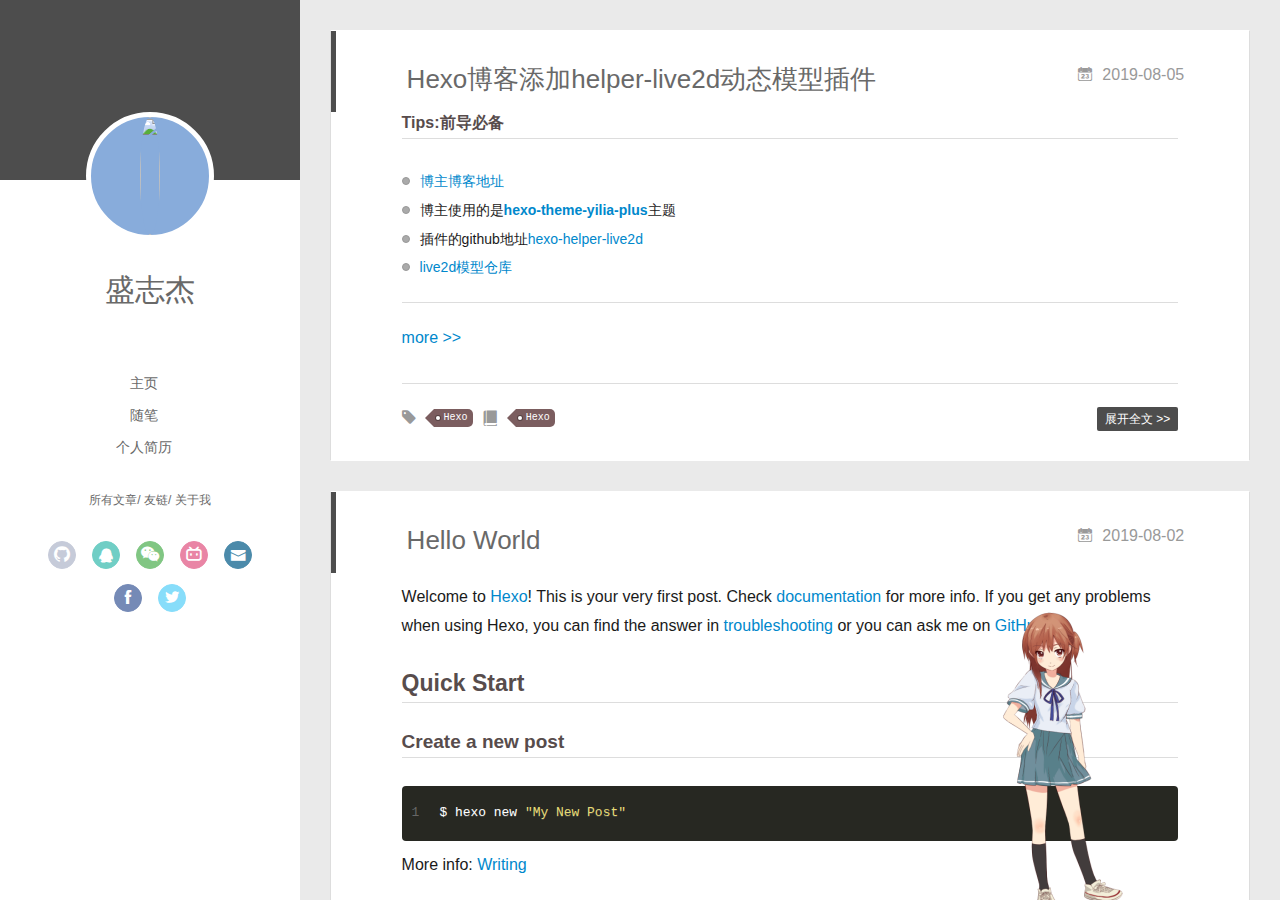
==== commit 3f7d21f4: "发布" ====
--- a/index.html
+++ b/index.html
@@ -1,6 +1,6 @@
-<!DOCTYPE html><html><head><meta name="generator" content="Hexo 3.9.0"><meta charset="utf-8"><meta name="renderer" content="webkit"><meta http-equiv="X-UA-Compatible" content="IE=edge"><link rel="dns-prefetch" href="https://shengzhijie.tk"><title>盛志杰的博客</title><meta name="viewport" content="width=device-width,initial-scale=1,maximum-scale=1"><meta name="keywords" content><meta name="keywords" content="盛志杰,博客"><meta property="og:type" content="website"><meta property="og:title" content="盛志杰的博客"><meta property="og:url" content="https://shengzhijie.tk/index.html"><meta property="og:site_name" content="盛志杰的博客"><meta property="og:locale" content="default"><meta name="twitter:card" content="summary"><meta name="twitter:title" content="盛志杰的博客"><link rel="alternative" href="/atom.xml" title="盛志杰的博客" type="application/atom+xml"><link rel="icon" href="/favicon.ico"><link rel="apple-touch-icon" href="/apple-touch-icon-180x180.png"><link rel="stylesheet" type="text/css" href="/./main.f202f3.css"><style type="text/css">#container.show{background:linear-gradient(200deg,#a0cfe4,#e8c37e)}</style><script src="/assets/clicklove.js"></script></head></html><body><div id="container" q-class="show:isCtnShow"><canvas id="anm-canvas" class="anm-canvas"></canvas><div class="left-col" q-class="show:isShow"><div class="overlay" style="background:#4d4d4d"></div><div class="intrude-less"><header id="header" class="inner"> <a href="/" class="profilepic"><img src="https://shengzhijie.gitee.io/images_bed/images/avatar.png" class="js-avatar"></a><hgroup><h1 class="header-author"><a href="/">盛志杰</a></h1></hgroup><nav class="header-menu"><ul><li><a href="/" target="_blank">主页</a></li><li><a href="#" target="_blank">随笔</a></li><li><a href="#" target="_blank">个人简历</a></li></ul></nav><nav class="header-smart-menu"> <a q-on="click: openSlider(e, 'innerArchive')" href="javascript:void(0)">所有文章</a> <a q-on="click: openSlider(e, 'friends')" href="javascript:void(0)">友链</a> <a q-on="click: openSlider(e, 'aboutme')" href="javascript:void(0)">关于我</a></nav><nav class="header-nav"><div class="social"><a class="github" target="_blank" href="https://github.com/shengzhijie" title="GitHub"><i class="icon-github"></i></a><a class="qq" target="_blank" href="https://shengzhijie.gitee.io/images_bed/images/qq.jpg" title="QQ"><i class="icon-qq"></i></a><a class="weixin" target="_blank" href="https://shengzhijie.gitee.io/images_bed/images/wechat.jpg" title="微信"><i class="icon-weixin"></i></a><a class="bilibili" target="_blank" href="https://space.bilibili.com/383046596" title="哔哩哔哩"><i class="icon-bilibili"></i></a><a class="mail" target="_blank" href="mailto:1158073764@qq.com" title="mail"><i class="icon-mail"></i></a><a class="facebook" target="_blank" href="https://www.facebook.com/profile.php?id=100011242384406" title="Facebook"><i class="icon-facebook"></i></a><a class="twitter" target="_blank" href="https://twitter.com/eKSrgP2uaeAS5Fj" title="Twitter"><i class="icon-twitter"></i></a></div></nav></header></div></div><div class="mid-col" q-class="show:isShow,hide:isShow|isFalse"><nav id="mobile-nav"><div class="overlay js-overlay" style="background:#4d4d4d"></div><div class="btnctn js-mobile-btnctn"><div class="slider-trigger list" q-on="click: openSlider(e)"><i class="icon icon-sort"></i></div></div><div class="intrude-less"><header id="header" class="inner"><div class="profilepic"> <a href="/"><img src="https://shengzhijie.gitee.io/images_bed/images/avatar.png" class="js-avatar"></a></div><hgroup><h1 class="header-author js-header-author">盛志杰</h1></hgroup><nav class="header-nav"><div class="social"><a class="github" target="_blank" href="https://github.com/shengzhijie" title="GitHub"><i class="icon-github"></i></a><a class="qq" target="_blank" href="https://shengzhijie.gitee.io/images_bed/images/qq.jpg" title="QQ"><i class="icon-qq"></i></a><a class="weixin" target="_blank" href="https://shengzhijie.gitee.io/images_bed/images/wechat.jpg" title="微信"><i class="icon-weixin"></i></a><a class="bilibili" target="_blank" href="https://space.bilibili.com/383046596" title="哔哩哔哩"><i class="icon-bilibili"></i></a><a class="mail" target="_blank" href="mailto:1158073764@qq.com" title="mail"><i class="icon-mail"></i></a><a class="facebook" target="_blank" href="https://www.facebook.com/profile.php?id=100011242384406" title="Facebook"><i class="icon-facebook"></i></a><a class="twitter" target="_blank" href="https://twitter.com/eKSrgP2uaeAS5Fj" title="Twitter"><i class="icon-twitter"></i></a></div></nav><nav class="header-menu js-header-menu"><ul style="width:70%"><li style="width:33.333333333333336%"><a href="/">主页</a></li><li style="width:33.333333333333336%"><a href="#">随笔</a></li><li style="width:33.333333333333336%"><a href="#">个人简历</a></li></ul></nav></header></div><div class="mobile-mask" style="display:none" q-show="isShow"></div></nav><div id="wrapper" class="body-wrap"><div class="menu-l"><div class="canvas-wrap"><canvas data-colors="#eaeaea" data-sectionheight="100" data-contentid="js-content" id="myCanvas1" class="anm-canvas"></canvas></div><div id="js-content" class="content-ll"><article id="post-hello-world" class="article article-type-post article-index" itemscope itemprop="blogPost"><div class="article-inner"><header class="article-header"><h1 itemprop="name"> <a class="article-title" href="/2019/08/02/hello-world/" target="_blank">Hello World</a></h1><a href="/2019/08/02/hello-world/" class="archive-article-date"><time datetime="2019-08-02T13:56:39.996Z" itemprop="datePublished"><i class="icon-calendar icon"></i> 2019-08-02</time></a></header><div class="article-entry" itemprop="articleBody"><p>Welcome to <a href="https://hexo.io/" target="_blank" rel="noopener">Hexo</a>! This is your very first post. Check <a href="https://hexo.io/docs/" target="_blank" rel="noopener">documentation</a> for more info. If you get any problems when using Hexo, you can find the answer in <a href="https://hexo.io/docs/troubleshooting.html" target="_blank" rel="noopener">troubleshooting</a> or you can ask me on <a href="https://github.com/hexojs/hexo/issues" target="_blank" rel="noopener">GitHub</a>.</p><h2 id="Quick-Start"><a href="#Quick-Start" class="headerlink" title="Quick Start"></a>Quick Start</h2><h3 id="Create-a-new-post"><a href="#Create-a-new-post" class="headerlink" title="Create a new post"></a>Create a new post</h3><figure class="highlight bash"><table><tr><td class="gutter"><pre><span class="line">1</span><br></pre></td><td class="code"><pre><span class="line">$ hexo new <span class="string">"My New Post"</span></span><br></pre></td></tr></table></figure><p>More info: <a href="https://hexo.io/docs/writing.html" target="_blank" rel="noopener">Writing</a></p><h3 id="Run-server"><a href="#Run-server" class="headerlink" title="Run server"></a>Run server</h3><figure class="highlight bash"><table><tr><td class="gutter"><pre><span class="line">1</span><br></pre></td><td class="code"><pre><span class="line">$ hexo server</span><br></pre></td></tr></table></figure><p>More info: <a href="https://hexo.io/docs/server.html" target="_blank" rel="noopener">Server</a></p><h3 id="Generate-static-files"><a href="#Generate-static-files" class="headerlink" title="Generate static files"></a>Generate static files</h3><figure class="highlight bash"><table><tr><td class="gutter"><pre><span class="line">1</span><br></pre></td><td class="code"><pre><span class="line">$ hexo generate</span><br></pre></td></tr></table></figure><p>More info: <a href="https://hexo.io/docs/generating.html" target="_blank" rel="noopener">Generating</a></p><h3 id="Deploy-to-remote-sites"><a href="#Deploy-to-remote-sites" class="headerlink" title="Deploy to remote sites"></a>Deploy to remote sites</h3><figure class="highlight bash"><table><tr><td class="gutter"><pre><span class="line">1</span><br></pre></td><td class="code"><pre><span class="line">$ hexo deploy</span><br></pre></td></tr></table></figure><p>More info: <a href="https://hexo.io/docs/deployment.html" target="_blank" rel="noopener">Deployment</a></p></div><div class="article-info article-info-index"><p class="article-more-link"> <a class="article-more-a" href="/2019/08/02/hello-world/">展开全文 >></a></p><div class="clearfix"></div></div></div></article><aside class="wrap-side-operation"><div class="mod-side-operation"><div class="jump-container" id="js-jump-container" style="display:none"><a href="javascript:void(0)" class="mod-side-operation__jump-to-top"><i class="icon-font icon-back"></i></a><div id="js-jump-plan-container" class="jump-plan-container" style="top:-11px"><i class="icon-font icon-plane jump-plane"></i></div></div></div></aside></div></div></div><footer id="footer"><div class="outer"><div id="footer-info"><div class="footer-left"> &copy; 2019 盛志杰</div><div class="footer-right"> GitHub:<a href="https://github.com/JoeyBling/hexo-theme-yilia-plus" target="_blank">hexo-theme-yilia-plus</a> by Litten</div></div></div><script src="/assets/busuanzi.pure.js"></script> <span id="busuanzi_container_site_pv" style="display:none">本站总访问量<span id="busuanzi_value_site_pv"></span>次 <span class="post-meta-divider">|</span></span> <span id="busuanzi_container_site_uv" style="display:none">本站访客数<span id="busuanzi_value_site_uv"></span>人</span></footer></div><script>var yiliaConfig={mathjax:!1,isHome:!0,isPost:!1,isArchive:!1,isTag:!1,isCategory:!1,open_in_new:!0,toc_hide_index:!0,root:"/",innerArchive:!0,showTags:!1}</script><script>!function(r){function e(t){if(i[t])return i[t].exports;var n=i[t]={exports:{},id:t,loaded:!1};return r[t].call(n.exports,n,n.exports,e),n.loaded=!0,n.exports}var i={};e.m=r,e.c=i,e.p="./",e(0)}([function(t,n,r){r(208),t.exports=r(205)},function(t,n,r){var d=r(3),y=r(46),g=r(26),b=r(27),x=r(47),m="prototype",S=function(t,n,r){var e,i,o,u,c=t&S.F,f=t&S.G,a=t&S.S,s=t&S.P,l=t&S.B,h=f?d:a?d[n]||(d[n]={}):(d[n]||{})[m],v=f?y:y[n]||(y[n]={}),p=v[m]||(v[m]={});for(e in f&&(r=n),r)o=((i=!c&&h&&void 0!==h[e])?h:r)[e],u=l&&i?x(o,d):s&&"function"==typeof o?x(Function.call,o):o,h&&b(h,e,o,t&S.U),v[e]!=o&&g(v,e,u),s&&p[e]!=o&&(p[e]=o)};d.core=y,S.F=1,S.G=2,S.S=4,S.P=8,S.B=16,S.W=32,S.U=64,S.R=128,t.exports=S},function(t,n,r){var e=r(5);t.exports=function(t){if(!e(t))throw TypeError(t+" is not an object!");return t}},function(t,n){var r=t.exports="undefined"!=typeof window&&window.Math==Math?window:"undefined"!=typeof self&&self.Math==Math?self:Function("return this")();"number"==typeof __g&&(__g=r)},function(t,n){t.exports=function(t){try{return!!t()}catch(t){return!0}}},function(t,n){t.exports=function(t){return"object"==typeof t?null!==t:"function"==typeof t}},function(t,n){var r=t.exports="undefined"!=typeof window&&window.Math==Math?window:"undefined"!=typeof self&&self.Math==Math?self:Function("return this")();"number"==typeof __g&&(__g=r)},function(t,n,r){var e=r(118)("wks"),i=r(79),o=r(3).Symbol,u="function"==typeof o;(t.exports=function(t){return e[t]||(e[t]=u&&o[t]||(u?o:i)("Symbol."+t))}).store=e},function(t,n,r){var e=r(49),i=Math.min;t.exports=function(t){return 0<t?i(e(t),9007199254740991):0}},function(t,n){var r={}.hasOwnProperty;t.exports=function(t,n){return r.call(t,n)}},function(t,n,r){t.exports=!r(4)(function(){return 7!=Object.defineProperty({},"a",{get:function(){return 7}}).a})},function(t,n,r){var e=r(2),i=r(174),o=r(53),u=Object.defineProperty;n.f=r(10)?Object.defineProperty:function(t,n,r){if(e(t),n=o(n,!0),e(r),i)try{return u(t,n,r)}catch(t){}if("get"in r||"set"in r)throw TypeError("Accessors not supported!");return"value"in r&&(t[n]=r.value),t}},function(t,n,r){t.exports=!r(20)(function(){return 7!=Object.defineProperty({},"a",{get:function(){return 7}}).a})},function(t,n,r){var e=r(14),i=r(24);t.exports=r(12)?function(t,n,r){return e.f(t,n,i(1,r))}:function(t,n,r){return t[n]=r,t}},function(t,n,r){var e=r(22),i=r(60),o=r(42),u=Object.defineProperty;n.f=r(12)?Object.defineProperty:function(t,n,r){if(e(t),n=o(n,!0),e(r),i)try{return u(t,n,r)}catch(t){}if("get"in r||"set"in r)throw TypeError("Accessors not supported!");return"value"in r&&(t[n]=r.value),t}},function(t,n,r){var e=r(96),i=r(34);t.exports=function(t){return e(i(t))}},function(t,n,r){var e=r(40)("wks"),i=r(25),o=r(6).Symbol,u="function"==typeof o;(t.exports=function(t){return e[t]||(e[t]=u&&o[t]||(u?o:i)("Symbol."+t))}).store=e},function(t,n,r){var e=r(51);t.exports=function(t){return Object(e(t))}},function(t,n){t.exports=function(t){return"object"==typeof t?null!==t:"function"==typeof t}},function(t,n){var r=t.exports={version:"2.6.9"};"number"==typeof __e&&(__e=r)},function(t,n){t.exports=function(t){try{return!!t()}catch(t){return!0}}},function(t,n){t.exports=function(t){if("function"!=typeof t)throw TypeError(t+" is not a function!");return t}},function(t,n,r){var e=r(18);t.exports=function(t){if(!e(t))throw TypeError(t+" is not an object!");return t}},function(t,n){t.exports=!0},function(t,n){t.exports=function(t,n){return{enumerable:!(1&t),configurable:!(2&t),writable:!(4&t),value:n}}},function(t,n){var r=0,e=Math.random();t.exports=function(t){return"Symbol(".concat(void 0===t?"":t,")_",(++r+e).toString(36))}},function(t,n,r){var e=r(11),i=r(75);t.exports=r(10)?function(t,n,r){return e.f(t,n,i(1,r))}:function(t,n,r){return t[n]=r,t}},function(t,n,r){var o=r(3),u=r(26),c=r(30),f=r(79)("src"),e=r(219),i="toString",a=(""+e).split(i);r(46).inspectSource=function(t){return e.call(t)},(t.exports=function(t,n,r,e){var i="function"==typeof r;i&&(c(r,"name")||u(r,"name",n)),t[n]!==r&&(i&&(c(r,f)||u(r,f,t[n]?""+t[n]:a.join(String(n)))),t===o?t[n]=r:e?t[n]?t[n]=r:u(t,n,r):(delete t[n],u(t,n,r)))})(Function.prototype,i,function(){return"function"==typeof this&&this[f]||e.call(this)})},function(t,n,r){var e=r(1),i=r(4),u=r(51),c=/"/g,o=function(t,n,r,e){var i=String(u(t)),o="<"+n;return""!==r&&(o+=" "+r+'="'+String(e).replace(c,"&quot;")+'"'),o+">"+i+"</"+n+">"};t.exports=function(n,t){var r={};r[n]=t(o),e(e.P+e.F*i(function(){var t=""[n]('"');return t!==t.toLowerCase()||3<t.split('"').length}),"String",r)}},function(t,n,r){var e=r(65),i=r(35);t.exports=Object.keys||function(t){return e(t,i)}},function(t,n){var r={}.hasOwnProperty;t.exports=function(t,n){return r.call(t,n)}},function(t,n,r){var e=r(117),i=r(75),o=r(33),u=r(53),c=r(30),f=r(174),a=Object.getOwnPropertyDescriptor;n.f=r(10)?a:function(t,n){if(t=o(t),n=u(n,!0),f)try{return a(t,n)}catch(t){}if(c(t,n))return i(!e.f.call(t,n),t[n])}},function(t,n,r){var e=r(30),i=r(17),o=r(154)("IE_PROTO"),u=Object.prototype;t.exports=Object.getPrototypeOf||function(t){return t=i(t),e(t,o)?t[o]:"function"==typeof t.constructor&&t instanceof t.constructor?t.constructor.prototype:t instanceof Object?u:null}},function(t,n,r){var e=r(116),i=r(51);t.exports=function(t){return e(i(t))}},function(t,n){t.exports=function(t){if(null==t)throw TypeError("Can't call method on  "+t);return t}},function(t,n){t.exports="constructor,hasOwnProperty,isPrototypeOf,propertyIsEnumerable,toLocaleString,toString,valueOf".split(",")},function(t,n){t.exports={}},function(t,n){n.f={}.propertyIsEnumerable},function(t,n,r){var e=r(14).f,i=r(9),o=r(16)("toStringTag");t.exports=function(t,n,r){t&&!i(t=r?t:t.prototype,o)&&e(t,o,{configurable:!0,value:n})}},function(t,n,r){var e=r(40)("keys"),i=r(25);t.exports=function(t){return e[t]||(e[t]=i(t))}},function(t,n,r){var e=r(19),i=r(6),o="__core-js_shared__",u=i[o]||(i[o]={});(t.exports=function(t,n){return u[t]||(u[t]=void 0!==n?n:{})})("versions",[]).push({version:e.version,mode:r(23)?"pure":"global",copyright:"© 2019 Denis Pushkarev (zloirock.ru)"})},function(t,n){var r=Math.ceil,e=Math.floor;t.exports=function(t){return isNaN(t=+t)?0:(0<t?e:r)(t)}},function(t,n,r){var i=r(18);t.exports=function(t,n){if(!i(t))return t;var r,e;if(n&&"function"==typeof(r=t.toString)&&!i(e=r.call(t)))return e;if("function"==typeof(r=t.valueOf)&&!i(e=r.call(t)))return e;if(!n&&"function"==typeof(r=t.toString)&&!i(e=r.call(t)))return e;throw TypeError("Can't convert object to primitive value")}},function(t,n,r){var e=r(6),i=r(19),o=r(23),u=r(44),c=r(14).f;t.exports=function(t){var n=i.Symbol||(i.Symbol=o?{}:e.Symbol||{});"_"==t.charAt(0)||t in n||c(n,t,{value:u.f(t)})}},function(t,n,r){n.f=r(16)},function(t,n){var r={}.toString;t.exports=function(t){return r.call(t).slice(8,-1)}},function(t,n){var r=t.exports={version:"2.6.9"};"number"==typeof __e&&(__e=r)},function(t,n,r){var o=r(21);t.exports=function(e,i,t){if(o(e),void 0===i)return e;switch(t){case 1:return function(t){return e.call(i,t)};case 2:return function(t,n){return e.call(i,t,n)};case 3:return function(t,n,r){return e.call(i,t,n,r)}}return function(){return e.apply(i,arguments)}}},function(t,n,r){"use strict";var e=r(4);t.exports=function(t,n){return!!t&&e(function(){n?t.call(null,function(){},1):t.call(null)})}},function(t,n){var r=Math.ceil,e=Math.floor;t.exports=function(t){return isNaN(t=+t)?0:(0<t?e:r)(t)}},function(t,n,r){var x=r(47),m=r(116),S=r(17),w=r(8),e=r(138);t.exports=function(l,t){var h=1==l,v=2==l,p=3==l,d=4==l,y=6==l,g=5==l||y,b=t||e;return function(t,n,r){for(var e,i,o=S(t),u=m(o),c=x(n,r,3),f=w(u.length),a=0,s=h?b(t,f):v?b(t,0):void 0;a<f;a++)if((g||a in u)&&(i=c(e=u[a],a,o),l))if(h)s[a]=i;else if(i)switch(l){case 3:return!0;case 5:return e;case 6:return a;case 2:s.push(e)}else if(d)return!1;return y?-1:p||d?d:s}}},function(t,n){t.exports=function(t){if(null==t)throw TypeError("Can't call method on  "+t);return t}},function(t,n,r){var i=r(1),o=r(46),u=r(4);t.exports=function(t,n){var r=(o.Object||{})[t]||Object[t],e={};e[t]=n(r),i(i.S+i.F*u(function(){r(1)}),"Object",e)}},function(t,n,r){var i=r(5);t.exports=function(t,n){if(!i(t))return t;var r,e;if(n&&"function"==typeof(r=t.toString)&&!i(e=r.call(t)))return e;if("function"==typeof(r=t.valueOf)&&!i(e=r.call(t)))return e;if(!n&&"function"==typeof(r=t.toString)&&!i(e=r.call(t)))return e;throw TypeError("Can't convert object to primitive value")}},function(t,n,r){var d=r(6),y=r(19),g=r(93),b=r(13),x=r(9),m="prototype",S=function(t,n,r){var e,i,o,u=t&S.F,c=t&S.G,f=t&S.S,a=t&S.P,s=t&S.B,l=t&S.W,h=c?y:y[n]||(y[n]={}),v=h[m],p=c?d:f?d[n]:(d[n]||{})[m];for(e in c&&(r=n),r)(i=!u&&p&&void 0!==p[e])&&x(h,e)||(o=i?p[e]:r[e],h[e]=c&&"function"!=typeof p[e]?r[e]:s&&i?g(o,d):l&&p[e]==o?function(e){var t=function(t,n,r){if(this instanceof e){switch(arguments.length){case 0:return new e;case 1:return new e(t);case 2:return new e(t,n)}return new e(t,n,r)}return e.apply(this,arguments)};return t[m]=e[m],t}(o):a&&"function"==typeof o?g(Function.call,o):o,a&&((h.virtual||(h.virtual={}))[e]=o,t&S.R&&v&&!v[e]&&b(v,e,o)))};S.F=1,S.G=2,S.S=4,S.P=8,S.B=16,S.W=32,S.U=64,S.R=128,t.exports=S},function(t,n,r){var e=r(34);t.exports=function(t){return Object(e(t))}},function(t,n,r){var o=r(196),e=r(1),i=r(118)("metadata"),u=i.store||(i.store=new(r(200))),c=function(t,n,r){var e=u.get(t);if(!e){if(!r)return;u.set(t,e=new o)}var i=e.get(n);if(!i){if(!r)return;e.set(n,i=new o)}return i};t.exports={store:u,map:c,has:function(t,n,r){var e=c(n,r,!1);return void 0!==e&&e.has(t)},get:function(t,n,r){var e=c(n,r,!1);return void 0===e?void 0:e.get(t)},set:function(t,n,r,e){c(r,e,!0).set(t,n)},keys:function(t,n){var r=c(t,n,!1),e=[];return r&&r.forEach(function(t,n){e.push(n)}),e},key:function(t){return void 0===t||"symbol"==typeof t?t:String(t)},exp:function(t){e(e.S,"Reflect",t)}}},function(t,n,r){"use strict";if(r(10)){var g=r(68),b=r(3),x=r(4),m=r(1),S=r(132),e=r(159),h=r(47),w=r(70),i=r(75),_=r(26),o=r(76),u=r(49),O=r(8),E=r(194),c=r(78),f=r(53),a=r(30),M=r(81),P=r(5),v=r(17),p=r(145),j=r(72),F=r(32),A=r(73).f,d=r(161),s=r(79),l=r(7),y=r(50),I=r(120),L=r(119),N=r(162),T=r(82),k=r(125),R=r(77),C=r(137),D=r(166),G=r(11),W=r(31),U=G.f,V=W.f,B=b.RangeError,q=b.TypeError,z=b.Uint8Array,H="ArrayBuffer",K="Shared"+H,J="BYTES_PER_ELEMENT",$="prototype",Y=Array[$],X=e.ArrayBuffer,Q=e.DataView,Z=y(0),tt=y(2),nt=y(3),rt=y(4),et=y(5),it=y(6),ot=I(!0),ut=I(!1),ct=N.values,ft=N.keys,at=N.entries,st=Y.lastIndexOf,lt=Y.reduce,ht=Y.reduceRight,vt=Y.join,pt=Y.sort,dt=Y.slice,yt=Y.toString,gt=Y.toLocaleString,bt=l("iterator"),xt=l("toStringTag"),mt=s("typed_constructor"),St=s("def_constructor"),wt=S.CONSTR,_t=S.TYPED,Ot=S.VIEW,Et="Wrong length!",Mt=y(1,function(t,n){return It(L(t,t[St]),n)}),Pt=x(function(){return 1===new z(new Uint16Array([1]).buffer)[0]}),jt=!!z&&!!z[$].set&&x(function(){new z(1).set({})}),Ft=function(t,n){var r=u(t);if(r<0||r%n)throw B("Wrong offset!");return r},At=function(t){if(P(t)&&_t in t)return t;throw q(t+" is not a typed array!")},It=function(t,n){if(!(P(t)&&mt in t))throw q("It is not a typed array constructor!");return new t(n)},Lt=function(t,n){return Nt(L(t,t[St]),n)},Nt=function(t,n){for(var r=0,e=n.length,i=It(t,e);r<e;)i[r]=n[r++];return i},Tt=function(t,n,r){U(t,n,{get:function(){return this._d[r]}})},kt=function(t){var n,r,e,i,o,u,c=v(t),f=arguments.length,a=1<f?arguments[1]:void 0,s=void 0!==a,l=d(c);if(null!=l&&!p(l)){for(u=l.call(c),e=[],n=0;!(o=u.next()).done;n++)e.push(o.value);c=e}for(s&&2<f&&(a=h(a,arguments[2],2)),n=0,r=O(c.length),i=It(this,r);n<r;n++)i[n]=s?a(c[n],n):c[n];return i},Rt=function(){for(var t=0,n=arguments.length,r=It(this,n);t<n;)r[t]=arguments[t++];return r},Ct=!!z&&x(function(){gt.call(new z(1))}),Dt=function(){return gt.apply(Ct?dt.call(At(this)):At(this),arguments)},Gt={copyWithin:function(t,n){return D.call(At(this),t,n,2<arguments.length?arguments[2]:void 0)},every:function(t){return rt(At(this),t,1<arguments.length?arguments[1]:void 0)},fill:function(t){return C.apply(At(this),arguments)},filter:function(t){return Lt(this,tt(At(this),t,1<arguments.length?arguments[1]:void 0))},find:function(t){return et(At(this),t,1<arguments.length?arguments[1]:void 0)},findIndex:function(t){return it(At(this),t,1<arguments.length?arguments[1]:void 0)},forEach:function(t){Z(At(this),t,1<arguments.length?arguments[1]:void 0)},indexOf:function(t){return ut(At(this),t,1<arguments.length?arguments[1]:void 0)},includes:function(t){return ot(At(this),t,1<arguments.length?arguments[1]:void 0)},join:function(t){return vt.apply(At(this),arguments)},lastIndexOf:function(t){return st.apply(At(this),arguments)},map:function(t){return Mt(At(this),t,1<arguments.length?arguments[1]:void 0)},reduce:function(t){return lt.apply(At(this),arguments)},reduceRight:function(t){return ht.apply(At(this),arguments)},reverse:function(){for(var t,n=this,r=At(n).length,e=Math.floor(r/2),i=0;i<e;)t=n[i],n[i++]=n[--r],n[r]=t;return n},some:function(t){return nt(At(this),t,1<arguments.length?arguments[1]:void 0)},sort:function(t){return pt.call(At(this),t)},subarray:function(t,n){var r=At(this),e=r.length,i=c(t,e);return new(L(r,r[St]))(r.buffer,r.byteOffset+i*r.BYTES_PER_ELEMENT,O((void 0===n?e:c(n,e))-i))}},Wt=function(t,n){return Lt(this,dt.call(At(this),t,n))},Ut=function(t){At(this);var n=Ft(arguments[1],1),r=this.length,e=v(t),i=O(e.length),o=0;if(r<i+n)throw B(Et);for(;o<i;)this[n+o]=e[o++]},Vt={entries:function(){return at.call(At(this))},keys:function(){return ft.call(At(this))},values:function(){return ct.call(At(this))}},Bt=function(t,n){return P(t)&&t[_t]&&"symbol"!=typeof n&&n in t&&String(+n)==String(n)},qt=function(t,n){return Bt(t,n=f(n,!0))?i(2,t[n]):V(t,n)},zt=function(t,n,r){return!(Bt(t,n=f(n,!0))&&P(r)&&a(r,"value"))||a(r,"get")||a(r,"set")||r.configurable||a(r,"writable")&&!r.writable||a(r,"enumerable")&&!r.enumerable?U(t,n,r):(t[n]=r.value,t)};wt||(W.f=qt,G.f=zt),m(m.S+m.F*!wt,"Object",{getOwnPropertyDescriptor:qt,defineProperty:zt}),x(function(){yt.call({})})&&(yt=gt=function(){return vt.call(this)});var Ht=o({},Gt);o(Ht,Vt),_(Ht,bt,Vt.values),o(Ht,{slice:Wt,set:Ut,constructor:function(){},toString:yt,toLocaleString:Dt}),Tt(Ht,"buffer","b"),Tt(Ht,"byteOffset","o"),Tt(Ht,"byteLength","l"),Tt(Ht,"length","e"),U(Ht,xt,{get:function(){return this[_t]}}),t.exports=function(t,l,n,o){var h=t+((o=!!o)?"Clamped":"")+"Array",r="get"+t,u="set"+t,v=b[h],c=v||{},e=v&&F(v),i=!v||!S.ABV,f={},a=v&&v[$],p=function(t,i){U(t,i,{get:function(){return t=i,(n=this._d).v[r](t*l+n.o,Pt);var t,n},set:function(t){return n=i,r=t,e=this._d,o&&(r=(r=Math.round(r))<0?0:255<r?255:255&r),void e.v[u](n*l+e.o,r,Pt);var n,r,e},enumerable:!0})};i?(v=n(function(t,n,r,e){w(t,v,h,"_d");var i,o,u,c,f=0,a=0;if(P(n)){if(!(n instanceof X||(c=M(n))==H||c==K))return _t in n?Nt(v,n):kt.call(v,n);i=n,a=Ft(r,l);var s=n.byteLength;if(void 0===e){if(s%l)throw B(Et);if((o=s-a)<0)throw B(Et)}else if(s<(o=O(e)*l)+a)throw B(Et);u=o/l}else u=E(n),i=new X(o=u*l);for(_(t,"_d",{b:i,o:a,l:o,e:u,v:new Q(i)});f<u;)p(t,f++)}),a=v[$]=j(Ht),_(a,"constructor",v)):x(function(){v(1)})&&x(function(){new v(-1)})&&k(function(t){new v,new v(null),new v(1.5),new v(t)},!0)||(v=n(function(t,n,r,e){var i;return w(t,v,h),P(n)?n instanceof X||(i=M(n))==H||i==K?void 0!==e?new c(n,Ft(r,l),e):void 0!==r?new c(n,Ft(r,l)):new c(n):_t in n?Nt(v,n):kt.call(v,n):new c(E(n))}),Z(e!==Function.prototype?A(c).concat(A(e)):A(c),function(t){t in v||_(v,t,c[t])}),v[$]=a,g||(a.constructor=v));var s=a[bt],d=!!s&&("values"==s.name||null==s.name),y=Vt.values;_(v,mt,!0),_(a,_t,h),_(a,Ot,!0),_(a,St,v),(o?new v(1)[xt]==h:xt in a)||U(a,xt,{get:function(){return h}}),f[h]=v,m(m.G+m.W+m.F*(v!=c),f),m(m.S,h,{BYTES_PER_ELEMENT:l}),m(m.S+m.F*x(function(){c.of.call(v,1)}),h,{from:kt,of:Rt}),J in a||_(a,J,l),m(m.P,h,Gt),R(h),m(m.P+m.F*jt,h,{set:Ut}),m(m.P+m.F*!d,h,Vt),g||a.toString==yt||(a.toString=yt),m(m.P+m.F*x(function(){new v(1).slice()}),h,{slice:Wt}),m(m.P+m.F*(x(function(){return[1,2].toLocaleString()!=new v([1,2]).toLocaleString()})||!x(function(){a.toLocaleString.call([1,2])})),h,{toLocaleString:Dt}),T[h]=d?s:y,g||d||_(a,bt,y)}}else t.exports=function(){}},function(t,n){var r={}.toString;t.exports=function(t){return r.call(t).slice(8,-1)}},function(t,n,r){var e=r(18),i=r(6).document,o=e(i)&&e(i.createElement);t.exports=function(t){return o?i.createElement(t):{}}},function(t,n,r){t.exports=!r(12)&&!r(20)(function(){return 7!=Object.defineProperty(r(59)("div"),"a",{get:function(){return 7}}).a})},function(t,n,r){"use strict";var x=r(23),m=r(54),S=r(66),w=r(13),_=r(36),O=r(98),E=r(38),M=r(104),P=r(16)("iterator"),j=!([].keys&&"next"in[].keys()),F="values",A=function(){return this};t.exports=function(t,n,r,e,i,o,u){O(r,n,e);var c,f,a,s=function(t){if(!j&&t in p)return p[t];switch(t){case"keys":case F:return function(){return new r(this,t)}}return function(){return new r(this,t)}},l=n+" Iterator",h=i==F,v=!1,p=t.prototype,d=p[P]||p["@@iterator"]||i&&p[i],y=d||s(i),g=i?h?s("entries"):y:void 0,b="Array"==n&&p.entries||d;if(b&&(a=M(b.call(new t)))!==Object.prototype&&a.next&&(E(a,l,!0),x||"function"==typeof a[P]||w(a,P,A)),h&&d&&d.name!==F&&(v=!0,y=function(){return d.call(this)}),x&&!u||!j&&!v&&p[P]||w(p,P,y),_[n]=y,_[l]=A,i)if(c={values:h?y:s(F),keys:o?y:s("keys"),entries:g},u)for(f in c)f in p||S(p,f,c[f]);else m(m.P+m.F*(j||v),n,c);return c}},function(t,n,e){var i=e(22),o=e(101),u=e(35),c=e(39)("IE_PROTO"),f=function(){},a="prototype",s=function(){var t,n=e(59)("iframe"),r=u.length;for(n.style.display="none",e(95).appendChild(n),n.src="javascript:",(t=n.contentWindow.document).open(),t.write("<script>document.F=Object<\/script>"),t.close(),s=t.F;r--;)delete s[a][u[r]];return s()};t.exports=Object.create||function(t,n){var r;return null!==t?(f[a]=i(t),r=new f,f[a]=null,r[c]=t):r=s(),void 0===n?r:o(r,n)}},function(t,n,r){var e=r(65),i=r(35).concat("length","prototype");n.f=Object.getOwnPropertyNames||function(t){return e(t,i)}},function(t,n){n.f=Object.getOwnPropertySymbols},function(t,n,r){var u=r(9),c=r(15),f=r(92)(!1),a=r(39)("IE_PROTO");t.exports=function(t,n){var r,e=c(t),i=0,o=[];for(r in e)r!=a&&u(e,r)&&o.push(r);for(;n.length>i;)u(e,r=n[i++])&&(~f(o,r)||o.push(r));return o}},function(t,n,r){t.exports=r(13)},function(t,n,r){var e=r(7)("unscopables"),i=Array.prototype;null==i[e]&&r(26)(i,e,{}),t.exports=function(t){i[e][t]=!0}},function(t,n){t.exports=!1},function(t,n,r){var e=r(79)("meta"),i=r(5),o=r(30),u=r(11).f,c=0,f=Object.isExtensible||function(){return!0},a=!r(4)(function(){return f(Object.preventExtensions({}))}),s=function(t){u(t,e,{value:{i:"O"+ ++c,w:{}}})},l=t.exports={KEY:e,NEED:!1,fastKey:function(t,n){if(!i(t))return"symbol"==typeof t?t:("string"==typeof t?"S":"P")+t;if(!o(t,e)){if(!f(t))return"F";if(!n)return"E";s(t)}return t[e].i},getWeak:function(t,n){if(!o(t,e)){if(!f(t))return!0;if(!n)return!1;s(t)}return t[e].w},onFreeze:function(t){return a&&l.NEED&&f(t)&&!o(t,e)&&s(t),t}}},function(t,n){t.exports=function(t,n,r,e){if(!(t instanceof n)||void 0!==e&&e in t)throw TypeError(r+": incorrect invocation!");return t}},function(t,n,r){var h=r(47),v=r(177),p=r(145),d=r(2),y=r(8),g=r(161),b={},x={};(n=t.exports=function(t,n,r,e,i){var o,u,c,f,a=i?function(){return t}:g(t),s=h(r,e,n?2:1),l=0;if("function"!=typeof a)throw TypeError(t+" is not iterable!");if(p(a)){for(o=y(t.length);l<o;l++)if((f=n?s(d(u=t[l])[0],u[1]):s(t[l]))===b||f===x)return f}else for(c=a.call(t);!(u=c.next()).done;)if((f=v(c,s,u.value,n))===b||f===x)return f}).BREAK=b,n.RETURN=x},function(t,n,e){var i=e(2),o=e(183),u=e(141),c=e(154)("IE_PROTO"),f=function(){},a="prototype",s=function(){var t,n=e(140)("iframe"),r=u.length;for(n.style.display="none",e(143).appendChild(n),n.src="javascript:",(t=n.contentWindow.document).open(),t.write("<script>document.F=Object<\/script>"),t.close(),s=t.F;r--;)delete s[a][u[r]];return s()};t.exports=Object.create||function(t,n){var r;return null!==t?(f[a]=i(t),r=new f,f[a]=null,r[c]=t):r=s(),void 0===n?r:o(r,n)}},function(t,n,r){var e=r(185),i=r(141).concat("length","prototype");n.f=Object.getOwnPropertyNames||function(t){return e(t,i)}},function(t,n,r){var e=r(185),i=r(141);t.exports=Object.keys||function(t){return e(t,i)}},function(t,n){t.exports=function(t,n){return{enumerable:!(1&t),configurable:!(2&t),writable:!(4&t),value:n}}},function(t,n,r){var i=r(27);t.exports=function(t,n,r){for(var e in n)i(t,e,n[e],r);return t}},function(t,n,r){"use strict";var e=r(3),i=r(11),o=r(10),u=r(7)("species");t.exports=function(t){var n=e[t];o&&n&&!n[u]&&i.f(n,u,{configurable:!0,get:function(){return this}})}},function(t,n,r){var e=r(49),i=Math.max,o=Math.min;t.exports=function(t,n){return(t=e(t))<0?i(t+n,0):o(t,n)}},function(t,n){var r=0,e=Math.random();t.exports=function(t){return"Symbol(".concat(void 0===t?"":t,")_",(++r+e).toString(36))}},function(t,n,r){var e=r(5);t.exports=function(t,n){if(!e(t)||t._t!==n)throw TypeError("Incompatible receiver, "+n+" required!");return t}},function(t,n,r){var i=r(45),o=r(7)("toStringTag"),u="Arguments"==i(function(){return arguments}());t.exports=function(t){var n,r,e;return void 0===t?"Undefined":null===t?"Null":"string"==typeof(r=function(t,n){try{return t[n]}catch(t){}}(n=Object(t),o))?r:u?i(n):"Object"==(e=i(n))&&"function"==typeof n.callee?"Arguments":e}},function(t,n){t.exports={}},function(t,n,r){var e=r(11).f,i=r(30),o=r(7)("toStringTag");t.exports=function(t,n,r){t&&!i(t=r?t:t.prototype,o)&&e(t,o,{configurable:!0,value:n})}},function(t,n,r){var u=r(1),e=r(51),c=r(4),f=r(157),i="["+f+"]",o=RegExp("^"+i+i+"*"),a=RegExp(i+i+"*$"),s=function(t,n,r){var e={},i=c(function(){return!!f[t]()||"​+<!DOCTYPE html><html><head><meta name="generator" content="Hexo 3.9.0"><meta charset="utf-8"><meta name="renderer" content="webkit"><meta http-equiv="X-UA-Compatible" content="IE=edge"><link rel="dns-prefetch" href="https://shengzhijie.tk"><title>盛志杰的博客</title><meta name="viewport" content="width=device-width,initial-scale=1,maximum-scale=1"><meta name="keywords" content><meta name="keywords" content="盛志杰,博客"><meta property="og:type" content="website"><meta property="og:title" content="盛志杰的博客"><meta property="og:url" content="https://shengzhijie.tk/index.html"><meta property="og:site_name" content="盛志杰的博客"><meta property="og:locale" content="default"><meta name="twitter:card" content="summary"><meta name="twitter:title" content="盛志杰的博客"><link rel="alternative" href="/atom.xml" title="盛志杰的博客" type="application/atom+xml"><link rel="icon" href="/favicon.ico"><link rel="apple-touch-icon" href="/apple-touch-icon-180x180.png"><link rel="stylesheet" type="text/css" href="/./main.f202f3.css"><style type="text/css">#container.show{background:linear-gradient(200deg,#a0cfe4,#e8c37e)}</style><script src="/assets/clicklove.js"></script></head></html><body><div id="container" q-class="show:isCtnShow"><canvas id="anm-canvas" class="anm-canvas"></canvas><div class="left-col" q-class="show:isShow"><div class="overlay" style="background:#4d4d4d"></div><div class="intrude-less"><header id="header" class="inner"> <a href="/" class="profilepic"><img src="https://shengzhijie.gitee.io/images_bed/images/avatar.png" class="js-avatar"></a><hgroup><h1 class="header-author"><a href="/">盛志杰</a></h1></hgroup><nav class="header-menu"><ul><li><a href="/" target="_blank">主页</a></li><li><a href="#" target="_blank">随笔</a></li><li><a href="#" target="_blank">个人简历</a></li></ul></nav><nav class="header-smart-menu"> <a q-on="click: openSlider(e, 'innerArchive')" href="javascript:void(0)">所有文章</a> <a q-on="click: openSlider(e, 'friends')" href="javascript:void(0)">友链</a> <a q-on="click: openSlider(e, 'aboutme')" href="javascript:void(0)">关于我</a></nav><nav class="header-nav"><div class="social"><a class="github" target="_blank" href="https://github.com/shengzhijie" title="GitHub"><i class="icon-github"></i></a><a class="qq" target="_blank" href="https://shengzhijie.gitee.io/images_bed/images/qq.jpg" title="QQ"><i class="icon-qq"></i></a><a class="weixin" target="_blank" href="https://shengzhijie.gitee.io/images_bed/images/wechat.jpg" title="微信"><i class="icon-weixin"></i></a><a class="bilibili" target="_blank" href="https://space.bilibili.com/383046596" title="哔哩哔哩"><i class="icon-bilibili"></i></a><a class="mail" target="_blank" href="mailto:1158073764@qq.com" title="mail"><i class="icon-mail"></i></a><a class="facebook" target="_blank" href="https://www.facebook.com/profile.php?id=100011242384406" title="Facebook"><i class="icon-facebook"></i></a><a class="twitter" target="_blank" href="https://twitter.com/eKSrgP2uaeAS5Fj" title="Twitter"><i class="icon-twitter"></i></a></div></nav></header></div></div><div class="mid-col" q-class="show:isShow,hide:isShow|isFalse"><nav id="mobile-nav"><div class="overlay js-overlay" style="background:#4d4d4d"></div><div class="btnctn js-mobile-btnctn"><div class="slider-trigger list" q-on="click: openSlider(e)"><i class="icon icon-sort"></i></div></div><div class="intrude-less"><header id="header" class="inner"><div class="profilepic"> <a href="/"><img src="https://shengzhijie.gitee.io/images_bed/images/avatar.png" class="js-avatar"></a></div><hgroup><h1 class="header-author js-header-author">盛志杰</h1></hgroup><nav class="header-nav"><div class="social"><a class="github" target="_blank" href="https://github.com/shengzhijie" title="GitHub"><i class="icon-github"></i></a><a class="qq" target="_blank" href="https://shengzhijie.gitee.io/images_bed/images/qq.jpg" title="QQ"><i class="icon-qq"></i></a><a class="weixin" target="_blank" href="https://shengzhijie.gitee.io/images_bed/images/wechat.jpg" title="微信"><i class="icon-weixin"></i></a><a class="bilibili" target="_blank" href="https://space.bilibili.com/383046596" title="哔哩哔哩"><i class="icon-bilibili"></i></a><a class="mail" target="_blank" href="mailto:1158073764@qq.com" title="mail"><i class="icon-mail"></i></a><a class="facebook" target="_blank" href="https://www.facebook.com/profile.php?id=100011242384406" title="Facebook"><i class="icon-facebook"></i></a><a class="twitter" target="_blank" href="https://twitter.com/eKSrgP2uaeAS5Fj" title="Twitter"><i class="icon-twitter"></i></a></div></nav><nav class="header-menu js-header-menu"><ul style="width:70%"><li style="width:33.333333333333336%"><a href="/">主页</a></li><li style="width:33.333333333333336%"><a href="#">随笔</a></li><li style="width:33.333333333333336%"><a href="#">个人简历</a></li></ul></nav></header></div><div class="mobile-mask" style="display:none" q-show="isShow"></div></nav><div id="wrapper" class="body-wrap"><div class="menu-l"><div class="canvas-wrap"><canvas data-colors="#eaeaea" data-sectionheight="100" data-contentid="js-content" id="myCanvas1" class="anm-canvas"></canvas></div><div id="js-content" class="content-ll"><article id="post-Hexo博客添加helper-live2d动态模型插件" class="article article-type-post article-index" itemscope itemprop="blogPost"><div class="article-inner"><header class="article-header"><h1 itemprop="name"> <a class="article-title" href="/2019/08/05/Hexo博客添加helper-live2d动态模型插件/" target="_blank">Hexo博客添加helper-live2d动态模型插件</a></h1><a href="/2019/08/05/Hexo博客添加helper-live2d动态模型插件/" class="archive-article-date"><time datetime="2019-08-05T14:25:29.000Z" itemprop="datePublished"><i class="icon-calendar icon"></i> 2019-08-05</time></a></header><div class="article-entry" itemprop="articleBody"><h5 id="Tips-前导必备"><a href="#Tips-前导必备" class="headerlink" title="Tips:前导必备"></a>Tips:前导必备</h5><ul><li><a href="https://shengzhijie.tk/">博主博客地址</a></li><li>博主使用的是<strong><a href="https://github.com/JoeyBling/hexo-theme-yilia-plus" target="_blank" rel="noopener">hexo-theme-yilia-plus</a></strong>主题</li><li>插件的github地址<a href="https://github.com/EYHN/hexo-helper-live2d" title="hexo-helper-live2d" target="_blank" rel="noopener">hexo-helper-live2d</a></li><li><a href="https://github.com/xiazeyu/live2d-widget-models" title="live2d模型仓库" target="_blank" rel="noopener">live2d模型仓库</a></li></ul><hr> <a class="article-more-a" href="/2019/08/05/Hexo博客添加helper-live2d动态模型插件/#more">more >></a></div><div class="article-info article-info-index"><div class="article-tag tagcloud"><i class="icon-price-tags icon"></i><ul class="article-tag-list"><li class="article-tag-list-item"> <a href="javascript:void(0)" class="js-tag article-tag-list-link color5">Hexo</a></li></ul></div><div class="article-category tagcloud"><i class="icon-book icon"></i><ul class="article-tag-list"><li class="article-tag-list-item"> <a href="/categories/Hexo//" class="article-tag-list-link color5">Hexo</a></li></ul></div><p class="article-more-link"> <a class="article-more-a" href="/2019/08/05/Hexo博客添加helper-live2d动态模型插件/">展开全文 >></a></p><div class="clearfix"></div></div></div></article><aside class="wrap-side-operation"><div class="mod-side-operation"><div class="jump-container" id="js-jump-container" style="display:none"><a href="javascript:void(0)" class="mod-side-operation__jump-to-top"><i class="icon-font icon-back"></i></a><div id="js-jump-plan-container" class="jump-plan-container" style="top:-11px"><i class="icon-font icon-plane jump-plane"></i></div></div></div></aside><article id="post-hello-world" class="article article-type-post article-index" itemscope itemprop="blogPost"><div class="article-inner"><header class="article-header"><h1 itemprop="name"> <a class="article-title" href="/2019/08/02/hello-world/" target="_blank">Hello World</a></h1><a href="/2019/08/02/hello-world/" class="archive-article-date"><time datetime="2019-08-02T13:56:39.996Z" itemprop="datePublished"><i class="icon-calendar icon"></i> 2019-08-02</time></a></header><div class="article-entry" itemprop="articleBody"><p>Welcome to <a href="https://hexo.io/" target="_blank" rel="noopener">Hexo</a>! This is your very first post. Check <a href="https://hexo.io/docs/" target="_blank" rel="noopener">documentation</a> for more info. If you get any problems when using Hexo, you can find the answer in <a href="https://hexo.io/docs/troubleshooting.html" target="_blank" rel="noopener">troubleshooting</a> or you can ask me on <a href="https://github.com/hexojs/hexo/issues" target="_blank" rel="noopener">GitHub</a>.</p><h2 id="Quick-Start"><a href="#Quick-Start" class="headerlink" title="Quick Start"></a>Quick Start</h2><h3 id="Create-a-new-post"><a href="#Create-a-new-post" class="headerlink" title="Create a new post"></a>Create a new post</h3><figure class="highlight bash"><table><tr><td class="gutter"><pre><span class="line">1</span><br></pre></td><td class="code"><pre><span class="line">$ hexo new <span class="string">"My New Post"</span></span><br></pre></td></tr></table></figure><p>More info: <a href="https://hexo.io/docs/writing.html" target="_blank" rel="noopener">Writing</a></p><h3 id="Run-server"><a href="#Run-server" class="headerlink" title="Run server"></a>Run server</h3><figure class="highlight bash"><table><tr><td class="gutter"><pre><span class="line">1</span><br></pre></td><td class="code"><pre><span class="line">$ hexo server</span><br></pre></td></tr></table></figure><p>More info: <a href="https://hexo.io/docs/server.html" target="_blank" rel="noopener">Server</a></p><h3 id="Generate-static-files"><a href="#Generate-static-files" class="headerlink" title="Generate static files"></a>Generate static files</h3><figure class="highlight bash"><table><tr><td class="gutter"><pre><span class="line">1</span><br></pre></td><td class="code"><pre><span class="line">$ hexo generate</span><br></pre></td></tr></table></figure><p>More info: <a href="https://hexo.io/docs/generating.html" target="_blank" rel="noopener">Generating</a></p><h3 id="Deploy-to-remote-sites"><a href="#Deploy-to-remote-sites" class="headerlink" title="Deploy to remote sites"></a>Deploy to remote sites</h3><figure class="highlight bash"><table><tr><td class="gutter"><pre><span class="line">1</span><br></pre></td><td class="code"><pre><span class="line">$ hexo deploy</span><br></pre></td></tr></table></figure><p>More info: <a href="https://hexo.io/docs/deployment.html" target="_blank" rel="noopener">Deployment</a></p></div><div class="article-info article-info-index"><p class="article-more-link"> <a class="article-more-a" href="/2019/08/02/hello-world/">展开全文 >></a></p><div class="clearfix"></div></div></div></article><aside class="wrap-side-operation"><div class="mod-side-operation"><div class="jump-container" id="js-jump-container" style="display:none"><a href="javascript:void(0)" class="mod-side-operation__jump-to-top"><i class="icon-font icon-back"></i></a><div id="js-jump-plan-container" class="jump-plan-container" style="top:-11px"><i class="icon-font icon-plane jump-plane"></i></div></div></div></aside></div></div></div><footer id="footer"><div class="outer"><div id="footer-info"><div class="footer-left"> &copy; 2019 盛志杰</div><div class="footer-right"> GitHub:<a href="https://github.com/JoeyBling/hexo-theme-yilia-plus" target="_blank">hexo-theme-yilia-plus</a> by Litten</div></div></div><script src="/assets/busuanzi.pure.js"></script> <span id="busuanzi_container_site_pv" style="display:none">本站总访问量<span id="busuanzi_value_site_pv"></span>次 <span class="post-meta-divider">|</span></span> <span id="busuanzi_container_site_uv" style="display:none">本站访客数<span id="busuanzi_value_site_uv"></span>人</span></footer></div><script>var yiliaConfig={mathjax:!1,isHome:!0,isPost:!1,isArchive:!1,isTag:!1,isCategory:!1,open_in_new:!0,toc_hide_index:!0,root:"/",innerArchive:!0,showTags:!1}</script><script>!function(r){function e(t){if(i[t])return i[t].exports;var n=i[t]={exports:{},id:t,loaded:!1};return r[t].call(n.exports,n,n.exports,e),n.loaded=!0,n.exports}var i={};e.m=r,e.c=i,e.p="./",e(0)}([function(t,n,r){r(208),t.exports=r(205)},function(t,n,r){var d=r(3),y=r(46),g=r(26),b=r(27),x=r(47),m="prototype",S=function(t,n,r){var e,i,o,u,c=t&S.F,f=t&S.G,a=t&S.S,s=t&S.P,l=t&S.B,h=f?d:a?d[n]||(d[n]={}):(d[n]||{})[m],v=f?y:y[n]||(y[n]={}),p=v[m]||(v[m]={});for(e in f&&(r=n),r)o=((i=!c&&h&&void 0!==h[e])?h:r)[e],u=l&&i?x(o,d):s&&"function"==typeof o?x(Function.call,o):o,h&&b(h,e,o,t&S.U),v[e]!=o&&g(v,e,u),s&&p[e]!=o&&(p[e]=o)};d.core=y,S.F=1,S.G=2,S.S=4,S.P=8,S.B=16,S.W=32,S.U=64,S.R=128,t.exports=S},function(t,n,r){var e=r(5);t.exports=function(t){if(!e(t))throw TypeError(t+" is not an object!");return t}},function(t,n){var r=t.exports="undefined"!=typeof window&&window.Math==Math?window:"undefined"!=typeof self&&self.Math==Math?self:Function("return this")();"number"==typeof __g&&(__g=r)},function(t,n){t.exports=function(t){try{return!!t()}catch(t){return!0}}},function(t,n){t.exports=function(t){return"object"==typeof t?null!==t:"function"==typeof t}},function(t,n){var r=t.exports="undefined"!=typeof window&&window.Math==Math?window:"undefined"!=typeof self&&self.Math==Math?self:Function("return this")();"number"==typeof __g&&(__g=r)},function(t,n,r){var e=r(118)("wks"),i=r(79),o=r(3).Symbol,u="function"==typeof o;(t.exports=function(t){return e[t]||(e[t]=u&&o[t]||(u?o:i)("Symbol."+t))}).store=e},function(t,n,r){var e=r(49),i=Math.min;t.exports=function(t){return 0<t?i(e(t),9007199254740991):0}},function(t,n){var r={}.hasOwnProperty;t.exports=function(t,n){return r.call(t,n)}},function(t,n,r){t.exports=!r(4)(function(){return 7!=Object.defineProperty({},"a",{get:function(){return 7}}).a})},function(t,n,r){var e=r(2),i=r(174),o=r(53),u=Object.defineProperty;n.f=r(10)?Object.defineProperty:function(t,n,r){if(e(t),n=o(n,!0),e(r),i)try{return u(t,n,r)}catch(t){}if("get"in r||"set"in r)throw TypeError("Accessors not supported!");return"value"in r&&(t[n]=r.value),t}},function(t,n,r){t.exports=!r(20)(function(){return 7!=Object.defineProperty({},"a",{get:function(){return 7}}).a})},function(t,n,r){var e=r(14),i=r(24);t.exports=r(12)?function(t,n,r){return e.f(t,n,i(1,r))}:function(t,n,r){return t[n]=r,t}},function(t,n,r){var e=r(22),i=r(60),o=r(42),u=Object.defineProperty;n.f=r(12)?Object.defineProperty:function(t,n,r){if(e(t),n=o(n,!0),e(r),i)try{return u(t,n,r)}catch(t){}if("get"in r||"set"in r)throw TypeError("Accessors not supported!");return"value"in r&&(t[n]=r.value),t}},function(t,n,r){var e=r(96),i=r(34);t.exports=function(t){return e(i(t))}},function(t,n,r){var e=r(40)("wks"),i=r(25),o=r(6).Symbol,u="function"==typeof o;(t.exports=function(t){return e[t]||(e[t]=u&&o[t]||(u?o:i)("Symbol."+t))}).store=e},function(t,n,r){var e=r(51);t.exports=function(t){return Object(e(t))}},function(t,n){t.exports=function(t){return"object"==typeof t?null!==t:"function"==typeof t}},function(t,n){var r=t.exports={version:"2.6.9"};"number"==typeof __e&&(__e=r)},function(t,n){t.exports=function(t){try{return!!t()}catch(t){return!0}}},function(t,n){t.exports=function(t){if("function"!=typeof t)throw TypeError(t+" is not a function!");return t}},function(t,n,r){var e=r(18);t.exports=function(t){if(!e(t))throw TypeError(t+" is not an object!");return t}},function(t,n){t.exports=!0},function(t,n){t.exports=function(t,n){return{enumerable:!(1&t),configurable:!(2&t),writable:!(4&t),value:n}}},function(t,n){var r=0,e=Math.random();t.exports=function(t){return"Symbol(".concat(void 0===t?"":t,")_",(++r+e).toString(36))}},function(t,n,r){var e=r(11),i=r(75);t.exports=r(10)?function(t,n,r){return e.f(t,n,i(1,r))}:function(t,n,r){return t[n]=r,t}},function(t,n,r){var o=r(3),u=r(26),c=r(30),f=r(79)("src"),e=r(219),i="toString",a=(""+e).split(i);r(46).inspectSource=function(t){return e.call(t)},(t.exports=function(t,n,r,e){var i="function"==typeof r;i&&(c(r,"name")||u(r,"name",n)),t[n]!==r&&(i&&(c(r,f)||u(r,f,t[n]?""+t[n]:a.join(String(n)))),t===o?t[n]=r:e?t[n]?t[n]=r:u(t,n,r):(delete t[n],u(t,n,r)))})(Function.prototype,i,function(){return"function"==typeof this&&this[f]||e.call(this)})},function(t,n,r){var e=r(1),i=r(4),u=r(51),c=/"/g,o=function(t,n,r,e){var i=String(u(t)),o="<"+n;return""!==r&&(o+=" "+r+'="'+String(e).replace(c,"&quot;")+'"'),o+">"+i+"</"+n+">"};t.exports=function(n,t){var r={};r[n]=t(o),e(e.P+e.F*i(function(){var t=""[n]('"');return t!==t.toLowerCase()||3<t.split('"').length}),"String",r)}},function(t,n,r){var e=r(65),i=r(35);t.exports=Object.keys||function(t){return e(t,i)}},function(t,n){var r={}.hasOwnProperty;t.exports=function(t,n){return r.call(t,n)}},function(t,n,r){var e=r(117),i=r(75),o=r(33),u=r(53),c=r(30),f=r(174),a=Object.getOwnPropertyDescriptor;n.f=r(10)?a:function(t,n){if(t=o(t),n=u(n,!0),f)try{return a(t,n)}catch(t){}if(c(t,n))return i(!e.f.call(t,n),t[n])}},function(t,n,r){var e=r(30),i=r(17),o=r(154)("IE_PROTO"),u=Object.prototype;t.exports=Object.getPrototypeOf||function(t){return t=i(t),e(t,o)?t[o]:"function"==typeof t.constructor&&t instanceof t.constructor?t.constructor.prototype:t instanceof Object?u:null}},function(t,n,r){var e=r(116),i=r(51);t.exports=function(t){return e(i(t))}},function(t,n){t.exports=function(t){if(null==t)throw TypeError("Can't call method on  "+t);return t}},function(t,n){t.exports="constructor,hasOwnProperty,isPrototypeOf,propertyIsEnumerable,toLocaleString,toString,valueOf".split(",")},function(t,n){t.exports={}},function(t,n){n.f={}.propertyIsEnumerable},function(t,n,r){var e=r(14).f,i=r(9),o=r(16)("toStringTag");t.exports=function(t,n,r){t&&!i(t=r?t:t.prototype,o)&&e(t,o,{configurable:!0,value:n})}},function(t,n,r){var e=r(40)("keys"),i=r(25);t.exports=function(t){return e[t]||(e[t]=i(t))}},function(t,n,r){var e=r(19),i=r(6),o="__core-js_shared__",u=i[o]||(i[o]={});(t.exports=function(t,n){return u[t]||(u[t]=void 0!==n?n:{})})("versions",[]).push({version:e.version,mode:r(23)?"pure":"global",copyright:"© 2019 Denis Pushkarev (zloirock.ru)"})},function(t,n){var r=Math.ceil,e=Math.floor;t.exports=function(t){return isNaN(t=+t)?0:(0<t?e:r)(t)}},function(t,n,r){var i=r(18);t.exports=function(t,n){if(!i(t))return t;var r,e;if(n&&"function"==typeof(r=t.toString)&&!i(e=r.call(t)))return e;if("function"==typeof(r=t.valueOf)&&!i(e=r.call(t)))return e;if(!n&&"function"==typeof(r=t.toString)&&!i(e=r.call(t)))return e;throw TypeError("Can't convert object to primitive value")}},function(t,n,r){var e=r(6),i=r(19),o=r(23),u=r(44),c=r(14).f;t.exports=function(t){var n=i.Symbol||(i.Symbol=o?{}:e.Symbol||{});"_"==t.charAt(0)||t in n||c(n,t,{value:u.f(t)})}},function(t,n,r){n.f=r(16)},function(t,n){var r={}.toString;t.exports=function(t){return r.call(t).slice(8,-1)}},function(t,n){var r=t.exports={version:"2.6.9"};"number"==typeof __e&&(__e=r)},function(t,n,r){var o=r(21);t.exports=function(e,i,t){if(o(e),void 0===i)return e;switch(t){case 1:return function(t){return e.call(i,t)};case 2:return function(t,n){return e.call(i,t,n)};case 3:return function(t,n,r){return e.call(i,t,n,r)}}return function(){return e.apply(i,arguments)}}},function(t,n,r){"use strict";var e=r(4);t.exports=function(t,n){return!!t&&e(function(){n?t.call(null,function(){},1):t.call(null)})}},function(t,n){var r=Math.ceil,e=Math.floor;t.exports=function(t){return isNaN(t=+t)?0:(0<t?e:r)(t)}},function(t,n,r){var x=r(47),m=r(116),S=r(17),w=r(8),e=r(138);t.exports=function(l,t){var h=1==l,v=2==l,p=3==l,d=4==l,y=6==l,g=5==l||y,b=t||e;return function(t,n,r){for(var e,i,o=S(t),u=m(o),c=x(n,r,3),f=w(u.length),a=0,s=h?b(t,f):v?b(t,0):void 0;a<f;a++)if((g||a in u)&&(i=c(e=u[a],a,o),l))if(h)s[a]=i;else if(i)switch(l){case 3:return!0;case 5:return e;case 6:return a;case 2:s.push(e)}else if(d)return!1;return y?-1:p||d?d:s}}},function(t,n){t.exports=function(t){if(null==t)throw TypeError("Can't call method on  "+t);return t}},function(t,n,r){var i=r(1),o=r(46),u=r(4);t.exports=function(t,n){var r=(o.Object||{})[t]||Object[t],e={};e[t]=n(r),i(i.S+i.F*u(function(){r(1)}),"Object",e)}},function(t,n,r){var i=r(5);t.exports=function(t,n){if(!i(t))return t;var r,e;if(n&&"function"==typeof(r=t.toString)&&!i(e=r.call(t)))return e;if("function"==typeof(r=t.valueOf)&&!i(e=r.call(t)))return e;if(!n&&"function"==typeof(r=t.toString)&&!i(e=r.call(t)))return e;throw TypeError("Can't convert object to primitive value")}},function(t,n,r){var d=r(6),y=r(19),g=r(93),b=r(13),x=r(9),m="prototype",S=function(t,n,r){var e,i,o,u=t&S.F,c=t&S.G,f=t&S.S,a=t&S.P,s=t&S.B,l=t&S.W,h=c?y:y[n]||(y[n]={}),v=h[m],p=c?d:f?d[n]:(d[n]||{})[m];for(e in c&&(r=n),r)(i=!u&&p&&void 0!==p[e])&&x(h,e)||(o=i?p[e]:r[e],h[e]=c&&"function"!=typeof p[e]?r[e]:s&&i?g(o,d):l&&p[e]==o?function(e){var t=function(t,n,r){if(this instanceof e){switch(arguments.length){case 0:return new e;case 1:return new e(t);case 2:return new e(t,n)}return new e(t,n,r)}return e.apply(this,arguments)};return t[m]=e[m],t}(o):a&&"function"==typeof o?g(Function.call,o):o,a&&((h.virtual||(h.virtual={}))[e]=o,t&S.R&&v&&!v[e]&&b(v,e,o)))};S.F=1,S.G=2,S.S=4,S.P=8,S.B=16,S.W=32,S.U=64,S.R=128,t.exports=S},function(t,n,r){var e=r(34);t.exports=function(t){return Object(e(t))}},function(t,n,r){var o=r(196),e=r(1),i=r(118)("metadata"),u=i.store||(i.store=new(r(200))),c=function(t,n,r){var e=u.get(t);if(!e){if(!r)return;u.set(t,e=new o)}var i=e.get(n);if(!i){if(!r)return;e.set(n,i=new o)}return i};t.exports={store:u,map:c,has:function(t,n,r){var e=c(n,r,!1);return void 0!==e&&e.has(t)},get:function(t,n,r){var e=c(n,r,!1);return void 0===e?void 0:e.get(t)},set:function(t,n,r,e){c(r,e,!0).set(t,n)},keys:function(t,n){var r=c(t,n,!1),e=[];return r&&r.forEach(function(t,n){e.push(n)}),e},key:function(t){return void 0===t||"symbol"==typeof t?t:String(t)},exp:function(t){e(e.S,"Reflect",t)}}},function(t,n,r){"use strict";if(r(10)){var g=r(68),b=r(3),x=r(4),m=r(1),S=r(132),e=r(159),h=r(47),w=r(70),i=r(75),_=r(26),o=r(76),u=r(49),O=r(8),E=r(194),c=r(78),f=r(53),a=r(30),M=r(81),P=r(5),v=r(17),p=r(145),j=r(72),F=r(32),A=r(73).f,d=r(161),s=r(79),l=r(7),y=r(50),I=r(120),L=r(119),N=r(162),T=r(82),k=r(125),R=r(77),C=r(137),D=r(166),G=r(11),W=r(31),U=G.f,V=W.f,B=b.RangeError,q=b.TypeError,z=b.Uint8Array,H="ArrayBuffer",K="Shared"+H,J="BYTES_PER_ELEMENT",$="prototype",Y=Array[$],X=e.ArrayBuffer,Q=e.DataView,Z=y(0),tt=y(2),nt=y(3),rt=y(4),et=y(5),it=y(6),ot=I(!0),ut=I(!1),ct=N.values,ft=N.keys,at=N.entries,st=Y.lastIndexOf,lt=Y.reduce,ht=Y.reduceRight,vt=Y.join,pt=Y.sort,dt=Y.slice,yt=Y.toString,gt=Y.toLocaleString,bt=l("iterator"),xt=l("toStringTag"),mt=s("typed_constructor"),St=s("def_constructor"),wt=S.CONSTR,_t=S.TYPED,Ot=S.VIEW,Et="Wrong length!",Mt=y(1,function(t,n){return It(L(t,t[St]),n)}),Pt=x(function(){return 1===new z(new Uint16Array([1]).buffer)[0]}),jt=!!z&&!!z[$].set&&x(function(){new z(1).set({})}),Ft=function(t,n){var r=u(t);if(r<0||r%n)throw B("Wrong offset!");return r},At=function(t){if(P(t)&&_t in t)return t;throw q(t+" is not a typed array!")},It=function(t,n){if(!(P(t)&&mt in t))throw q("It is not a typed array constructor!");return new t(n)},Lt=function(t,n){return Nt(L(t,t[St]),n)},Nt=function(t,n){for(var r=0,e=n.length,i=It(t,e);r<e;)i[r]=n[r++];return i},Tt=function(t,n,r){U(t,n,{get:function(){return this._d[r]}})},kt=function(t){var n,r,e,i,o,u,c=v(t),f=arguments.length,a=1<f?arguments[1]:void 0,s=void 0!==a,l=d(c);if(null!=l&&!p(l)){for(u=l.call(c),e=[],n=0;!(o=u.next()).done;n++)e.push(o.value);c=e}for(s&&2<f&&(a=h(a,arguments[2],2)),n=0,r=O(c.length),i=It(this,r);n<r;n++)i[n]=s?a(c[n],n):c[n];return i},Rt=function(){for(var t=0,n=arguments.length,r=It(this,n);t<n;)r[t]=arguments[t++];return r},Ct=!!z&&x(function(){gt.call(new z(1))}),Dt=function(){return gt.apply(Ct?dt.call(At(this)):At(this),arguments)},Gt={copyWithin:function(t,n){return D.call(At(this),t,n,2<arguments.length?arguments[2]:void 0)},every:function(t){return rt(At(this),t,1<arguments.length?arguments[1]:void 0)},fill:function(t){return C.apply(At(this),arguments)},filter:function(t){return Lt(this,tt(At(this),t,1<arguments.length?arguments[1]:void 0))},find:function(t){return et(At(this),t,1<arguments.length?arguments[1]:void 0)},findIndex:function(t){return it(At(this),t,1<arguments.length?arguments[1]:void 0)},forEach:function(t){Z(At(this),t,1<arguments.length?arguments[1]:void 0)},indexOf:function(t){return ut(At(this),t,1<arguments.length?arguments[1]:void 0)},includes:function(t){return ot(At(this),t,1<arguments.length?arguments[1]:void 0)},join:function(t){return vt.apply(At(this),arguments)},lastIndexOf:function(t){return st.apply(At(this),arguments)},map:function(t){return Mt(At(this),t,1<arguments.length?arguments[1]:void 0)},reduce:function(t){return lt.apply(At(this),arguments)},reduceRight:function(t){return ht.apply(At(this),arguments)},reverse:function(){for(var t,n=this,r=At(n).length,e=Math.floor(r/2),i=0;i<e;)t=n[i],n[i++]=n[--r],n[r]=t;return n},some:function(t){return nt(At(this),t,1<arguments.length?arguments[1]:void 0)},sort:function(t){return pt.call(At(this),t)},subarray:function(t,n){var r=At(this),e=r.length,i=c(t,e);return new(L(r,r[St]))(r.buffer,r.byteOffset+i*r.BYTES_PER_ELEMENT,O((void 0===n?e:c(n,e))-i))}},Wt=function(t,n){return Lt(this,dt.call(At(this),t,n))},Ut=function(t){At(this);var n=Ft(arguments[1],1),r=this.length,e=v(t),i=O(e.length),o=0;if(r<i+n)throw B(Et);for(;o<i;)this[n+o]=e[o++]},Vt={entries:function(){return at.call(At(this))},keys:function(){return ft.call(At(this))},values:function(){return ct.call(At(this))}},Bt=function(t,n){return P(t)&&t[_t]&&"symbol"!=typeof n&&n in t&&String(+n)==String(n)},qt=function(t,n){return Bt(t,n=f(n,!0))?i(2,t[n]):V(t,n)},zt=function(t,n,r){return!(Bt(t,n=f(n,!0))&&P(r)&&a(r,"value"))||a(r,"get")||a(r,"set")||r.configurable||a(r,"writable")&&!r.writable||a(r,"enumerable")&&!r.enumerable?U(t,n,r):(t[n]=r.value,t)};wt||(W.f=qt,G.f=zt),m(m.S+m.F*!wt,"Object",{getOwnPropertyDescriptor:qt,defineProperty:zt}),x(function(){yt.call({})})&&(yt=gt=function(){return vt.call(this)});var Ht=o({},Gt);o(Ht,Vt),_(Ht,bt,Vt.values),o(Ht,{slice:Wt,set:Ut,constructor:function(){},toString:yt,toLocaleString:Dt}),Tt(Ht,"buffer","b"),Tt(Ht,"byteOffset","o"),Tt(Ht,"byteLength","l"),Tt(Ht,"length","e"),U(Ht,xt,{get:function(){return this[_t]}}),t.exports=function(t,l,n,o){var h=t+((o=!!o)?"Clamped":"")+"Array",r="get"+t,u="set"+t,v=b[h],c=v||{},e=v&&F(v),i=!v||!S.ABV,f={},a=v&&v[$],p=function(t,i){U(t,i,{get:function(){return t=i,(n=this._d).v[r](t*l+n.o,Pt);var t,n},set:function(t){return n=i,r=t,e=this._d,o&&(r=(r=Math.round(r))<0?0:255<r?255:255&r),void e.v[u](n*l+e.o,r,Pt);var n,r,e},enumerable:!0})};i?(v=n(function(t,n,r,e){w(t,v,h,"_d");var i,o,u,c,f=0,a=0;if(P(n)){if(!(n instanceof X||(c=M(n))==H||c==K))return _t in n?Nt(v,n):kt.call(v,n);i=n,a=Ft(r,l);var s=n.byteLength;if(void 0===e){if(s%l)throw B(Et);if((o=s-a)<0)throw B(Et)}else if(s<(o=O(e)*l)+a)throw B(Et);u=o/l}else u=E(n),i=new X(o=u*l);for(_(t,"_d",{b:i,o:a,l:o,e:u,v:new Q(i)});f<u;)p(t,f++)}),a=v[$]=j(Ht),_(a,"constructor",v)):x(function(){v(1)})&&x(function(){new v(-1)})&&k(function(t){new v,new v(null),new v(1.5),new v(t)},!0)||(v=n(function(t,n,r,e){var i;return w(t,v,h),P(n)?n instanceof X||(i=M(n))==H||i==K?void 0!==e?new c(n,Ft(r,l),e):void 0!==r?new c(n,Ft(r,l)):new c(n):_t in n?Nt(v,n):kt.call(v,n):new c(E(n))}),Z(e!==Function.prototype?A(c).concat(A(e)):A(c),function(t){t in v||_(v,t,c[t])}),v[$]=a,g||(a.constructor=v));var s=a[bt],d=!!s&&("values"==s.name||null==s.name),y=Vt.values;_(v,mt,!0),_(a,_t,h),_(a,Ot,!0),_(a,St,v),(o?new v(1)[xt]==h:xt in a)||U(a,xt,{get:function(){return h}}),f[h]=v,m(m.G+m.W+m.F*(v!=c),f),m(m.S,h,{BYTES_PER_ELEMENT:l}),m(m.S+m.F*x(function(){c.of.call(v,1)}),h,{from:kt,of:Rt}),J in a||_(a,J,l),m(m.P,h,Gt),R(h),m(m.P+m.F*jt,h,{set:Ut}),m(m.P+m.F*!d,h,Vt),g||a.toString==yt||(a.toString=yt),m(m.P+m.F*x(function(){new v(1).slice()}),h,{slice:Wt}),m(m.P+m.F*(x(function(){return[1,2].toLocaleString()!=new v([1,2]).toLocaleString()})||!x(function(){a.toLocaleString.call([1,2])})),h,{toLocaleString:Dt}),T[h]=d?s:y,g||d||_(a,bt,y)}}else t.exports=function(){}},function(t,n){var r={}.toString;t.exports=function(t){return r.call(t).slice(8,-1)}},function(t,n,r){var e=r(18),i=r(6).document,o=e(i)&&e(i.createElement);t.exports=function(t){return o?i.createElement(t):{}}},function(t,n,r){t.exports=!r(12)&&!r(20)(function(){return 7!=Object.defineProperty(r(59)("div"),"a",{get:function(){return 7}}).a})},function(t,n,r){"use strict";var x=r(23),m=r(54),S=r(66),w=r(13),_=r(36),O=r(98),E=r(38),M=r(104),P=r(16)("iterator"),j=!([].keys&&"next"in[].keys()),F="values",A=function(){return this};t.exports=function(t,n,r,e,i,o,u){O(r,n,e);var c,f,a,s=function(t){if(!j&&t in p)return p[t];switch(t){case"keys":case F:return function(){return new r(this,t)}}return function(){return new r(this,t)}},l=n+" Iterator",h=i==F,v=!1,p=t.prototype,d=p[P]||p["@@iterator"]||i&&p[i],y=d||s(i),g=i?h?s("entries"):y:void 0,b="Array"==n&&p.entries||d;if(b&&(a=M(b.call(new t)))!==Object.prototype&&a.next&&(E(a,l,!0),x||"function"==typeof a[P]||w(a,P,A)),h&&d&&d.name!==F&&(v=!0,y=function(){return d.call(this)}),x&&!u||!j&&!v&&p[P]||w(p,P,y),_[n]=y,_[l]=A,i)if(c={values:h?y:s(F),keys:o?y:s("keys"),entries:g},u)for(f in c)f in p||S(p,f,c[f]);else m(m.P+m.F*(j||v),n,c);return c}},function(t,n,e){var i=e(22),o=e(101),u=e(35),c=e(39)("IE_PROTO"),f=function(){},a="prototype",s=function(){var t,n=e(59)("iframe"),r=u.length;for(n.style.display="none",e(95).appendChild(n),n.src="javascript:",(t=n.contentWindow.document).open(),t.write("<script>document.F=Object<\/script>"),t.close(),s=t.F;r--;)delete s[a][u[r]];return s()};t.exports=Object.create||function(t,n){var r;return null!==t?(f[a]=i(t),r=new f,f[a]=null,r[c]=t):r=s(),void 0===n?r:o(r,n)}},function(t,n,r){var e=r(65),i=r(35).concat("length","prototype");n.f=Object.getOwnPropertyNames||function(t){return e(t,i)}},function(t,n){n.f=Object.getOwnPropertySymbols},function(t,n,r){var u=r(9),c=r(15),f=r(92)(!1),a=r(39)("IE_PROTO");t.exports=function(t,n){var r,e=c(t),i=0,o=[];for(r in e)r!=a&&u(e,r)&&o.push(r);for(;n.length>i;)u(e,r=n[i++])&&(~f(o,r)||o.push(r));return o}},function(t,n,r){t.exports=r(13)},function(t,n,r){var e=r(7)("unscopables"),i=Array.prototype;null==i[e]&&r(26)(i,e,{}),t.exports=function(t){i[e][t]=!0}},function(t,n){t.exports=!1},function(t,n,r){var e=r(79)("meta"),i=r(5),o=r(30),u=r(11).f,c=0,f=Object.isExtensible||function(){return!0},a=!r(4)(function(){return f(Object.preventExtensions({}))}),s=function(t){u(t,e,{value:{i:"O"+ ++c,w:{}}})},l=t.exports={KEY:e,NEED:!1,fastKey:function(t,n){if(!i(t))return"symbol"==typeof t?t:("string"==typeof t?"S":"P")+t;if(!o(t,e)){if(!f(t))return"F";if(!n)return"E";s(t)}return t[e].i},getWeak:function(t,n){if(!o(t,e)){if(!f(t))return!0;if(!n)return!1;s(t)}return t[e].w},onFreeze:function(t){return a&&l.NEED&&f(t)&&!o(t,e)&&s(t),t}}},function(t,n){t.exports=function(t,n,r,e){if(!(t instanceof n)||void 0!==e&&e in t)throw TypeError(r+": incorrect invocation!");return t}},function(t,n,r){var h=r(47),v=r(177),p=r(145),d=r(2),y=r(8),g=r(161),b={},x={};(n=t.exports=function(t,n,r,e,i){var o,u,c,f,a=i?function(){return t}:g(t),s=h(r,e,n?2:1),l=0;if("function"!=typeof a)throw TypeError(t+" is not iterable!");if(p(a)){for(o=y(t.length);l<o;l++)if((f=n?s(d(u=t[l])[0],u[1]):s(t[l]))===b||f===x)return f}else for(c=a.call(t);!(u=c.next()).done;)if((f=v(c,s,u.value,n))===b||f===x)return f}).BREAK=b,n.RETURN=x},function(t,n,e){var i=e(2),o=e(183),u=e(141),c=e(154)("IE_PROTO"),f=function(){},a="prototype",s=function(){var t,n=e(140)("iframe"),r=u.length;for(n.style.display="none",e(143).appendChild(n),n.src="javascript:",(t=n.contentWindow.document).open(),t.write("<script>document.F=Object<\/script>"),t.close(),s=t.F;r--;)delete s[a][u[r]];return s()};t.exports=Object.create||function(t,n){var r;return null!==t?(f[a]=i(t),r=new f,f[a]=null,r[c]=t):r=s(),void 0===n?r:o(r,n)}},function(t,n,r){var e=r(185),i=r(141).concat("length","prototype");n.f=Object.getOwnPropertyNames||function(t){return e(t,i)}},function(t,n,r){var e=r(185),i=r(141);t.exports=Object.keys||function(t){return e(t,i)}},function(t,n){t.exports=function(t,n){return{enumerable:!(1&t),configurable:!(2&t),writable:!(4&t),value:n}}},function(t,n,r){var i=r(27);t.exports=function(t,n,r){for(var e in n)i(t,e,n[e],r);return t}},function(t,n,r){"use strict";var e=r(3),i=r(11),o=r(10),u=r(7)("species");t.exports=function(t){var n=e[t];o&&n&&!n[u]&&i.f(n,u,{configurable:!0,get:function(){return this}})}},function(t,n,r){var e=r(49),i=Math.max,o=Math.min;t.exports=function(t,n){return(t=e(t))<0?i(t+n,0):o(t,n)}},function(t,n){var r=0,e=Math.random();t.exports=function(t){return"Symbol(".concat(void 0===t?"":t,")_",(++r+e).toString(36))}},function(t,n,r){var e=r(5);t.exports=function(t,n){if(!e(t)||t._t!==n)throw TypeError("Incompatible receiver, "+n+" required!");return t}},function(t,n,r){var i=r(45),o=r(7)("toStringTag"),u="Arguments"==i(function(){return arguments}());t.exports=function(t){var n,r,e;return void 0===t?"Undefined":null===t?"Null":"string"==typeof(r=function(t,n){try{return t[n]}catch(t){}}(n=Object(t),o))?r:u?i(n):"Object"==(e=i(n))&&"function"==typeof n.callee?"Arguments":e}},function(t,n){t.exports={}},function(t,n,r){var e=r(11).f,i=r(30),o=r(7)("toStringTag");t.exports=function(t,n,r){t&&!i(t=r?t:t.prototype,o)&&e(t,o,{configurable:!0,value:n})}},function(t,n,r){var u=r(1),e=r(51),c=r(4),f=r(157),i="["+f+"]",o=RegExp("^"+i+i+"*"),a=RegExp(i+i+"*$"),s=function(t,n,r){var e={},i=c(function(){return!!f[t]()||"​ "!="​-"[t]()}),o=e[t]=i?n(l):f[t];r&&(e[r]=o),u(u.P+u.F*i,"String",e)},l=s.trim=function(t,n){return t=String(e(t)),1&n&&(t=t.replace(o,"")),2&n&&(t=t.replace(a,"")),t};t.exports=s},function(t,n,r){t.exports={default:r(88),__esModule:!0}},function(t,n,r){t.exports={default:r(89),__esModule:!0}},function(t,n,r){"use strict";function e(t){return t&&t.__esModule?t:{default:t}}n.__esModule=!0;var i=e(r(86)),o=e(r(85)),u="function"==typeof o.default&&"symbol"==typeof i.default?function(t){return typeof t}:function(t){return t&&"function"==typeof o.default&&t.constructor===o.default&&t!==o.default.prototype?"symbol":typeof t};n.default="function"==typeof o.default&&"symbol"===u(i.default)?function(t){return void 0===t?"undefined":u(t)}:function(t){return t&&"function"==typeof o.default&&t.constructor===o.default&&t!==o.default.prototype?"symbol":void 0===t?"undefined":u(t)}},function(t,n,r){r(111),r(109),r(112),r(113),t.exports=r(19).Symbol},function(t,n,r){r(110),r(114),t.exports=r(44).f("iterator")},function(t,n){t.exports=function(t){if("function"!=typeof t)throw TypeError(t+" is not a function!");return t}},function(t,n){t.exports=function(){}},function(t,n,r){var f=r(15),a=r(107),s=r(106);t.exports=function(c){return function(t,n,r){var e,i=f(t),o=a(i.length),u=s(r,o);if(c&&n!=n){for(;u<o;)if((e=i[u++])!=e)return!0}else for(;u<o;u++)if((c||u in i)&&i[u]===n)return c||u||0;return!c&&-1}}},function(t,n,r){var o=r(90);t.exports=function(e,i,t){if(o(e),void 0===i)return e;switch(t){case 1:return function(t){return e.call(i,t)};case 2:return function(t,n){return e.call(i,t,n)};case 3:return function(t,n,r){return e.call(i,t,n,r)}}return function(){return e.apply(i,arguments)}}},function(t,n,r){var c=r(29),f=r(64),a=r(37);t.exports=function(t){var n=c(t),r=f.f;if(r)for(var e,i=r(t),o=a.f,u=0;i.length>u;)o.call(t,e=i[u++])&&n.push(e);return n}},function(t,n,r){var e=r(6).document;t.exports=e&&e.documentElement},function(t,n,r){var e=r(58);t.exports=Object("z").propertyIsEnumerable(0)?Object:function(t){return"String"==e(t)?t.split(""):Object(t)}},function(t,n,r){var e=r(58);t.exports=Array.isArray||function(t){return"Array"==e(t)}},function(t,n,r){"use strict";var e=r(62),i=r(24),o=r(38),u={};r(13)(u,r(16)("iterator"),function(){return this}),t.exports=function(t,n,r){t.prototype=e(u,{next:i(1,r)}),o(t,n+" Iterator")}},function(t,n){t.exports=function(t,n){return{value:n,done:!!t}}},function(t,n,r){var e=r(25)("meta"),i=r(18),o=r(9),u=r(14).f,c=0,f=Object.isExtensible||function(){return!0},a=!r(20)(function(){return f(Object.preventExtensions({}))}),s=function(t){u(t,e,{value:{i:"O"+ ++c,w:{}}})},l=t.exports={KEY:e,NEED:!1,fastKey:function(t,n){if(!i(t))return"symbol"==typeof t?t:("string"==typeof t?"S":"P")+t;if(!o(t,e)){if(!f(t))return"F";if(!n)return"E";s(t)}return t[e].i},getWeak:function(t,n){if(!o(t,e)){if(!f(t))return!0;if(!n)return!1;s(t)}return t[e].w},onFreeze:function(t){return a&&l.NEED&&f(t)&&!o(t,e)&&s(t),t}}},function(t,n,r){var u=r(14),c=r(22),f=r(29);t.exports=r(12)?Object.defineProperties:function(t,n){c(t);for(var r,e=f(n),i=e.length,o=0;o<i;)u.f(t,r=e[o++],n[r]);return t}},function(t,n,r){var e=r(37),i=r(24),o=r(15),u=r(42),c=r(9),f=r(60),a=Object.getOwnPropertyDescriptor;n.f=r(12)?a:function(t,n){if(t=o(t),n=u(n,!0),f)try{return a(t,n)}catch(t){}if(c(t,n))return i(!e.f.call(t,n),t[n])}},function(t,n,r){var e=r(15),i=r(63).f,o={}.toString,u="object"==typeof window&&window&&Object.getOwnPropertyNames?Object.getOwnPropertyNames(window):[];t.exports.f=function(t){return u&&"[object Window]"==o.call(t)?function(t){try{return i(t)}catch(t){return u.slice()}}(t):i(e(t))}},function(t,n,r){var e=r(9),i=r(55),o=r(39)("IE_PROTO"),u=Object.prototype;t.exports=Object.getPrototypeOf||function(t){return t=i(t),e(t,o)?t[o]:"function"==typeof t.constructor&&t instanceof t.constructor?t.constructor.prototype:t instanceof Object?u:null}},function(t,n,r){var f=r(41),a=r(34);t.exports=function(c){return function(t,n){var r,e,i=String(a(t)),o=f(n),u=i.length;return o<0||u<=o?c?"":void 0:(r=i.charCodeAt(o))<55296||56319<r||o+1===u||(e=i.charCodeAt(o+1))<56320||57343<e?c?i.charAt(o):r:c?i.slice(o,o+2):e-56320+(r-55296<<10)+65536}}},function(t,n,r){var e=r(41),i=Math.max,o=Math.min;t.exports=function(t,n){return(t=e(t))<0?i(t+n,0):o(t,n)}},function(t,n,r){var e=r(41),i=Math.min;t.exports=function(t){return 0<t?i(e(t),9007199254740991):0}},function(t,n,r){"use strict";var e=r(91),i=r(99),o=r(36),u=r(15);t.exports=r(61)(Array,"Array",function(t,n){this._t=u(t),this._i=0,this._k=n},function(){var t=this._t,n=this._k,r=this._i++;return!t||r>=t.length?(this._t=void 0,i(1)):i(0,"keys"==n?r:"values"==n?t[r]:[r,t[r]])},"values"),o.Arguments=o.Array,e("keys"),e("values"),e("entries")},function(t,n){},function(t,n,r){"use strict";var e=r(105)(!0);r(61)(String,"String",function(t){this._t=String(t),this._i=0},function(){var t,n=this._t,r=this._i;return r>=n.length?{value:void 0,done:!0}:(t=e(n,r),this._i+=t.length,{value:t,done:!1})})},function(t,n,r){"use strict";var e=r(6),u=r(9),i=r(12),o=r(54),c=r(66),f=r(100).KEY,a=r(20),s=r(40),l=r(38),h=r(25),v=r(16),p=r(44),d=r(43),y=r(94),g=r(97),b=r(22),x=r(18),m=r(55),S=r(15),w=r(42),_=r(24),O=r(62),E=r(103),M=r(102),P=r(64),j=r(14),F=r(29),A=M.f,I=j.f,L=E.f,N=e.Symbol,T=e.JSON,k=T&&T.stringify,R="prototype",C=v("_hidden"),D=v("toPrimitive"),G={}.propertyIsEnumerable,W=s("symbol-registry"),U=s("symbols"),V=s("op-symbols"),B=Object[R],q="function"==typeof N&&!!P.f,z=e.QObject,H=!z||!z[R]||!z[R].findChild,K=i&&a(function(){return 7!=O(I({},"a",{get:function(){return I(this,"a",{value:7}).a}})).a})?function(t,n,r){var e=A(B,n);e&&delete B[n],I(t,n,r),e&&t!==B&&I(B,n,e)}:I,J=function(t){var n=U[t]=O(N[R]);return n._k=t,n},$=q&&"symbol"==typeof N.iterator?function(t){return"symbol"==typeof t}:function(t){return t instanceof N},Y=function(t,n,r){return t===B&&Y(V,n,r),b(t),n=w(n,!0),b(r),u(U,n)?(r.enumerable?(u(t,C)&&t[C][n]&&(t[C][n]=!1),r=O(r,{enumerable:_(0,!1)})):(u(t,C)||I(t,C,_(1,{})),t[C][n]=!0),K(t,n,r)):I(t,n,r)},X=function(t,n){b(t);for(var r,e=y(n=S(n)),i=0,o=e.length;i<o;)Y(t,r=e[i++],n[r]);return t},Q=function(t){var n=G.call(this,t=w(t,!0));return!(this===B&&u(U,t)&&!u(V,t))&&(!(n||!u(this,t)||!u(U,t)||u(this,C)&&this[C][t])||n)},Z=function(t,n){if(t=S(t),n=w(n,!0),t!==B||!u(U,n)||u(V,n)){var r=A(t,n);return!r||!u(U,n)||u(t,C)&&t[C][n]||(r.enumerable=!0),r}},tt=function(t){for(var n,r=L(S(t)),e=[],i=0;r.length>i;)u(U,n=r[i++])||n==C||n==f||e.push(n);return e},nt=function(t){for(var n,r=t===B,e=L(r?V:S(t)),i=[],o=0;e.length>o;)!u(U,n=e[o++])||r&&!u(B,n)||i.push(U[n]);return i};q||(c((N=function(){if(this instanceof N)throw TypeError("Symbol is not a constructor!");var n=h(0<arguments.length?arguments[0]:void 0),r=function(t){this===B&&r.call(V,t),u(this,C)&&u(this[C],n)&&(this[C][n]=!1),K(this,n,_(1,t))};return i&&H&&K(B,n,{configurable:!0,set:r}),J(n)})[R],"toString",function(){return this._k}),M.f=Z,j.f=Y,r(63).f=E.f=tt,r(37).f=Q,P.f=nt,i&&!r(23)&&c(B,"propertyIsEnumerable",Q,!0),p.f=function(t){return J(v(t))}),o(o.G+o.W+o.F*!q,{Symbol:N});for(var rt="hasInstance,isConcatSpreadable,iterator,match,replace,search,species,split,toPrimitive,toStringTag,unscopables".split(","),et=0;rt.length>et;)v(rt[et++]);for(var it=F(v.store),ot=0;it.length>ot;)d(it[ot++]);o(o.S+o.F*!q,"Symbol",{for:function(t){return u(W,t+="")?W[t]:W[t]=N(t)},keyFor:function(t){if(!$(t))throw TypeError(t+" is not a symbol!");for(var n in W)if(W[n]===t)return n},useSetter:function(){H=!0},useSimple:function(){H=!1}}),o(o.S+o.F*!q,"Object",{create:function(t,n){return void 0===n?O(t):X(O(t),n)},defineProperty:Y,defineProperties:X,getOwnPropertyDescriptor:Z,getOwnPropertyNames:tt,getOwnPropertySymbols:nt});var ut=a(function(){P.f(1)});o(o.S+o.F*ut,"Object",{getOwnPropertySymbols:function(t){return P.f(m(t))}}),T&&o(o.S+o.F*(!q||a(function(){var t=N();return"[null]"!=k([t])||"{}"!=k({a:t})||"{}"!=k(Object(t))})),"JSON",{stringify:function(t){for(var n,r,e=[t],i=1;arguments.length>i;)e.push(arguments[i++]);if(r=n=e[1],(x(n)||void 0!==t)&&!$(t))return g(n)||(n=function(t,n){if("function"==typeof r&&(n=r.call(this,t,n)),!$(n))return n}),e[1]=n,k.apply(T,e)}}),N[R][D]||r(13)(N[R],D,N[R].valueOf),l(N,"Symbol"),l(Math,"Math",!0),l(e.JSON,"JSON",!0)},function(t,n,r){r(43)("asyncIterator")},function(t,n,r){r(43)("observable")},function(t,n,r){r(108);for(var e=r(6),i=r(13),o=r(36),u=r(16)("toStringTag"),c="CSSRuleList,CSSStyleDeclaration,CSSValueList,ClientRectList,DOMRectList,DOMStringList,DOMTokenList,DataTransferItemList,FileList,HTMLAllCollection,HTMLCollection,HTMLFormElement,HTMLSelectElement,MediaList,MimeTypeArray,NamedNodeMap,NodeList,PaintRequestList,Plugin,PluginArray,SVGLengthList,SVGNumberList,SVGPathSegList,SVGPointList,SVGStringList,SVGTransformList,SourceBufferList,StyleSheetList,TextTrackCueList,TextTrackList,TouchList".split(","),f=0;f<c.length;f++){var a=c[f],s=e[a],l=s&&s.prototype;l&&!l[u]&&i(l,u,a),o[a]=o.Array}},function(t,n,r){"use strict";var e=r(2);t.exports=function(){var t=e(this),n="";return t.global&&(n+="g"),t.ignoreCase&&(n+="i"),t.multiline&&(n+="m"),t.unicode&&(n+="u"),t.sticky&&(n+="y"),n}},function(t,n,r){var e=r(45);t.exports=Object("z").propertyIsEnumerable(0)?Object:function(t){return"String"==e(t)?t.split(""):Object(t)}},function(t,n){n.f={}.propertyIsEnumerable},function(t,n,r){var e=r(46),i=r(3),o="__core-js_shared__",u=i[o]||(i[o]={});(t.exports=function(t,n){return u[t]||(u[t]=void 0!==n?n:{})})("versions",[]).push({version:e.version,mode:r(68)?"pure":"global",copyright:"© 2019 Denis Pushkarev (zloirock.ru)"})},function(t,n,r){var i=r(2),o=r(21),u=r(7)("species");t.exports=function(t,n){var r,e=i(t).constructor;return void 0===e||null==(r=i(e)[u])?n:o(r)}},function(t,n,r){var f=r(33),a=r(8),s=r(78);t.exports=function(c){return function(t,n,r){var e,i=f(t),o=a(i.length),u=s(r,o);if(c&&n!=n){for(;u<o;)if((e=i[u++])!=e)return!0}else for(;u<o;u++)if((c||u in i)&&i[u]===n)return c||u||0;return!c&&-1}}},function(t,n,r){"use strict";var g=r(3),b=r(1),x=r(27),m=r(76),S=r(69),w=r(71),_=r(70),O=r(5),E=r(4),M=r(125),P=r(83),j=r(144);t.exports=function(e,t,n,r,i,o){var u=g[e],c=u,f=i?"set":"add",a=c&&c.prototype,s={},l=function(t){var r=a[t];x(a,t,"delete"==t?function(t){return!(o&&!O(t))&&r.call(this,0===t?0:t)}:"has"==t?function(t){return!(o&&!O(t))&&r.call(this,0===t?0:t)}:"get"==t?function(t){return o&&!O(t)?void 0:r.call(this,0===t?0:t)}:"add"==t?function(t){return r.call(this,0===t?0:t),this}:function(t,n){return r.call(this,0===t?0:t,n),this})};if("function"==typeof c&&(o||a.forEach&&!E(function(){(new c).entries().next()}))){var h=new c,v=h[f](o?{}:-0,1)!=h,p=E(function(){h.has(1)}),d=M(function(t){new c(t)}),y=!o&&E(function(){for(var t=new c,n=5;n--;)t[f](n,n);return!t.has(-0)});d||(((c=t(function(t,n){_(t,c,e);var r=j(new u,t,c);return null!=n&&w(n,i,r[f],r),r})).prototype=a).constructor=c),(p||y)&&(l("delete"),l("has"),i&&l("get")),(y||v)&&l(f),o&&a.clear&&delete a.clear}else c=r.getConstructor(t,e,i,f),m(c.prototype,n),S.NEED=!0;return P(c,e),s[e]=c,b(b.G+b.W+b.F*(c!=u),s),o||r.setStrong(c,e,i),c}},function(t,n,r){"use strict";r(197);var s=r(27),l=r(26),h=r(4),v=r(51),p=r(7),d=r(152),y=p("species"),g=!h(function(){var t=/./;return t.exec=function(){var t=[];return t.groups={a:"7"},t},"7"!=="".replace(t,"$<a>")}),b=function(){var t=/(?:)/,n=t.exec;t.exec=function(){return n.apply(this,arguments)};var r="ab".split(t);return 2===r.length&&"a"===r[0]&&"b"===r[1]}();t.exports=function(r,t,n){var e=p(r),o=!h(function(){var t={};return t[e]=function(){return 7},7!=""[r](t)}),i=o?!h(function(){var t=!1,n=/a/;return n.exec=function(){return t=!0,null},"split"===r&&(n.constructor={},n.constructor[y]=function(){return n}),n[e](""),!t}):void 0;if(!o||!i||"replace"===r&&!g||"split"===r&&!b){var u=/./[e],c=n(v,e,""[r],function(t,n,r,e,i){return n.exec===d?o&&!i?{done:!0,value:u.call(n,r,e)}:{done:!0,value:t.call(r,n,e)}:{done:!1}}),f=c[0],a=c[1];s(String.prototype,r,f),l(RegExp.prototype,e,2==t?function(t,n){return a.call(t,this,n)}:function(t){return a.call(t,this)})}}},function(t,n,r){var e=r(45);t.exports=Array.isArray||function(t){return"Array"==e(t)}},function(t,n,r){var e=r(5),i=r(45),o=r(7)("match");t.exports=function(t){var n;return e(t)&&(void 0!==(n=t[o])?!!n:"RegExp"==i(t))}},function(t,n,r){var o=r(7)("iterator"),u=!1;try{var e=[7][o]();e.return=function(){u=!0},Array.from(e,function(){throw 2})}catch(t){}t.exports=function(t,n){if(!n&&!u)return!1;var r=!1;try{var e=[7],i=e[o]();i.next=function(){return{done:r=!0}},e[o]=function(){return i},t(e)}catch(t){}return r}},function(t,n,r){"use strict";t.exports=r(68)||!r(4)(function(){var t=Math.random();__defineSetter__.call(null,t,function(){}),delete r(3)[t]})},function(t,n){n.f=Object.getOwnPropertySymbols},function(t,n,r){"use strict";var i=r(81),o=RegExp.prototype.exec;t.exports=function(t,n){var r=t.exec;if("function"==typeof r){var e=r.call(t,n);if("object"!=typeof e)throw new TypeError("RegExp exec method returned something other than an Object or null");return e}if("RegExp"!==i(t))throw new TypeError("RegExp#exec called on incompatible receiver");return o.call(t,n)}},function(t,n,r){"use strict";var e=r(1),u=r(21),c=r(47),f=r(71);t.exports=function(t){e(e.S,t,{from:function(t){var n,r,e,i,o=arguments[1];return u(this),(n=void 0!==o)&&u(o),null==t?new this:(r=[],n?(e=0,i=c(o,arguments[2],2),f(t,!1,function(t){r.push(i(t,e++))})):f(t,!1,r.push,r),new this(r))}})}},function(t,n,r){"use strict";var e=r(1);t.exports=function(t){e(e.S,t,{of:function(){for(var t=arguments.length,n=new Array(t);t--;)n[t]=arguments[t];return new this(n)}})}},function(t,n,r){var f=r(49),a=r(51);t.exports=function(c){return function(t,n){var r,e,i=String(a(t)),o=f(n),u=i.length;return o<0||u<=o?c?"":void 0:(r=i.charCodeAt(o))<55296||56319<r||o+1===u||(e=i.charCodeAt(o+1))<56320||57343<e?c?i.charAt(o):r:c?i.slice(o,o+2):e-56320+(r-55296<<10)+65536}}},function(t,n,r){for(var e,i=r(3),o=r(26),u=r(79),c=u("typed_array"),f=u("view"),a=!(!i.ArrayBuffer||!i.DataView),s=a,l=0,h="Int8Array,Uint8Array,Uint8ClampedArray,Int16Array,Uint16Array,Int32Array,Uint32Array,Float32Array,Float64Array".split(",");l<9;)(e=i[h[l++]])?(o(e.prototype,c,!0),o(e.prototype,f,!0)):s=!1;t.exports={ABV:a,CONSTR:s,TYPED:c,VIEW:f}},function(t,n,r){var e=r(3).navigator;t.exports=e&&e.userAgent||""},function(t,n){"use strict";var r,e={versions:(r=window.navigator.userAgent,{trident:-1<r.indexOf("Trident"),presto:-1<r.indexOf("Presto"),webKit:-1<r.indexOf("AppleWebKit"),gecko:-1<r.indexOf("Gecko")&&-1==r.indexOf("KHTML"),mobile:!!r.match(/AppleWebKit.*Mobile.*/),ios:!!r.match(/\(i[^;]+;( U;)? CPU.+Mac OS X/),android:-1<r.indexOf("Android")||-1<r.indexOf("Linux"),iPhone:-1<r.indexOf("iPhone")||-1<r.indexOf("Mac"),iPad:-1<r.indexOf("iPad"),webApp:-1==r.indexOf("Safari"),weixin:-1==r.indexOf("MicroMessenger")})};t.exports=e},function(t,n,r){"use strict";var e,l=(e=r(87))&&e.__esModule?e:{default:e},h=function(){function n(t,n,r){return n||r?String.fromCharCode(n||r):o[t]||t}function r(t){return s[t]}var e=/&quot;|&lt;|&gt;|&amp;|&nbsp;|&apos;|&#(\d+);|&#(\d+)/g,i=/['<> "&]/g,o={"&quot;":'"',"&lt;":"<","&gt;":">","&amp;":"&","&nbsp;":" "},u=/\u00a0/g,c=/<br\s*\/?>/gi,f=/\r?\n/g,a=/\s/g,s={};for(var t in o)s[o[t]]=t;return o["&apos;"]="'",s["'"]="&#39;",{encode:function(t){return t?(""+t).replace(i,r).replace(f,"<br/>").replace(a,"&nbsp;"):""},decode:function(t){return t?(""+t).replace(c,"\n").replace(e,n).replace(u," "):""},encodeBase16:function(t){if(!t)return t;for(var n=[],r=0,e=(t+="").length;r<e;r++)n.push(t.charCodeAt(r).toString(16).toUpperCase());return n.join("")},encodeBase16forJSON:function(t){if(!t)return t;for(var n=[],r=0,e=(t=t.replace(/[\u4E00-\u9FBF]/gi,function(t){return escape(t).replace("%u","\\u")})).length;r<e;r++)n.push(t.charCodeAt(r).toString(16).toUpperCase());return n.join("")},decodeBase16:function(t){if(!t)return t;for(var n=[],r=0,e=(t+="").length;r<e;r+=2)n.push(String.fromCharCode("0x"+t.slice(r,r+2)));return n.join("")},encodeObject:function(t){if(t instanceof Array)for(var n=0,r=t.length;n<r;n++)t[n]=h.encodeObject(t[n]);else if("object"==(void 0===t?"undefined":(0,l.default)(t)))for(var e in t)t[e]=h.encodeObject(t[e]);else if("string"==typeof t)return h.encode(t);return t},loadScript:function(t){var n=document.createElement("script");document.getElementsByTagName("body")[0].appendChild(n),n.setAttribute("src",t)},addLoadEvent:function(t){var n=window.onload;"function"!=typeof window.onload?window.onload=t:window.onload=function(){n(),t()}}}}();t.exports=h},function(t,n,r){"use strict";var e=r(131)(!0);t.exports=function(t,n,r){return n+(r?e(t,n).length:1)}},function(t,n,r){"use strict";var c=r(17),f=r(78),a=r(8);t.exports=function(t){for(var n=c(this),r=a(n.length),e=arguments.length,i=f(1<e?arguments[1]:void 0,r),o=2<e?arguments[2]:void 0,u=void 0===o?r:f(o,r);i<u;)n[i++]=t;return n}},function(t,n,r){var e=r(215);t.exports=function(t,n){return new(e(t))(n)}},function(t,n,r){"use strict";var e=r(11),i=r(75);t.exports=function(t,n,r){n in t?e.f(t,n,i(0,r)):t[n]=r}},function(t,n,r){var e=r(5),i=r(3).document,o=e(i)&&e(i.createElement);t.exports=function(t){return o?i.createElement(t):{}}},function(t,n){t.exports="constructor,hasOwnProperty,isPrototypeOf,propertyIsEnumerable,toLocaleString,toString,valueOf".split(",")},function(t,n,r){var e=r(7)("match");t.exports=function(n){var r=/./;try{"/./"[n](r)}catch(t){try{return r[e]=!1,!"/./"[n](r)}catch(n){}}return!0}},function(t,n,r){var e=r(3).document;t.exports=e&&e.documentElement},function(t,n,r){var o=r(5),u=r(153).set;t.exports=function(t,n,r){var e,i=n.constructor;return i!==r&&"function"==typeof i&&(e=i.prototype)!==r.prototype&&o(e)&&u&&u(t,e),t}},function(t,n,r){var e=r(82),i=r(7)("iterator"),o=Array.prototype;t.exports=function(t){return void 0!==t&&(e.Array===t||o[i]===t)}},function(t,n,r){"use strict";var e=r(72),i=r(75),o=r(83),u={};r(26)(u,r(7)("iterator"),function(){return this}),t.exports=function(t,n,r){t.prototype=e(u,{next:i(1,r)}),o(t,n+" Iterator")}},function(t,n,r){"use strict";var x=r(68),m=r(1),S=r(27),w=r(26),_=r(82),O=r(146),E=r(83),M=r(32),P=r(7)("iterator"),j=!([].keys&&"next"in[].keys()),F="values",A=function(){return this};t.exports=function(t,n,r,e,i,o,u){O(r,n,e);var c,f,a,s=function(t){if(!j&&t in p)return p[t];switch(t){case"keys":case F:return function(){return new r(this,t)}}return function(){return new r(this,t)}},l=n+" Iterator",h=i==F,v=!1,p=t.prototype,d=p[P]||p["@@iterator"]||i&&p[i],y=d||s(i),g=i?h?s("entries"):y:void 0,b="Array"==n&&p.entries||d;if(b&&(a=M(b.call(new t)))!==Object.prototype&&a.next&&(E(a,l,!0),x||"function"==typeof a[P]||w(a,P,A)),h&&d&&d.name!==F&&(v=!0,y=function(){return d.call(this)}),x&&!u||!j&&!v&&p[P]||w(p,P,y),_[n]=y,_[l]=A,i)if(c={values:h?y:s(F),keys:o?y:s("keys"),entries:g},u)for(f in c)f in p||S(p,f,c[f]);else m(m.P+m.F*(j||v),n,c);return c}},function(t,n){var r=Math.expm1;t.exports=!r||22025.465794806718<r(10)||r(10)<22025.465794806718||-2e-17!=r(-2e-17)?function(t){return 0==(t=+t)?t:-1e-6<t&&t<1e-6?t+t*t/2:Math.exp(t)-1}:r},function(t,n){t.exports=Math.sign||function(t){return 0==(t=+t)||t!=t?t:t<0?-1:1}},function(t,n,r){var c=r(3),f=r(158).set,a=c.MutationObserver||c.WebKitMutationObserver,s=c.process,l=c.Promise,h="process"==r(45)(s);t.exports=function(){var r,e,i,t=function(){var t,n;for(h&&(t=s.domain)&&t.exit();r;){n=r.fn,r=r.next;try{n()}catch(t){throw r?i():e=void 0,t}}e=void 0,t&&t.enter()};if(h)i=function(){s.nextTick(t)};else if(!a||c.navigator&&c.navigator.standalone)if(l&&l.resolve){var n=l.resolve(void 0);i=function(){n.then(t)}}else i=function(){f.call(c,t)};else{var o=!0,u=document.createTextNode("");new a(t).observe(u,{characterData:!0}),i=function(){u.data=o=!o}}return function(t){var n={fn:t,next:void 0};e&&(e.next=n),r||(r=n,i()),e=n}}},function(t,n,r){"use strict";function e(t){var r,e;this.promise=new t(function(t,n){if(void 0!==r||void 0!==e)throw TypeError("Bad Promise constructor");r=t,e=n}),this.resolve=i(r),this.reject=i(e)}var i=r(21);t.exports.f=function(t){return new e(t)}},function(t,n,r){"use strict";var e,i,u=r(115),c=RegExp.prototype.exec,f=String.prototype.replace,o=c,a="lastIndex",s=(e=/a/,i=/b*/g,c.call(e,"a"),c.call(i,"a"),0!==e[a]||0!==i[a]),l=void 0!==/()??/.exec("")[1];(s||l)&&(o=function(t){var n,r,e,i,o=this;return l&&(r=new RegExp("^"+o.source+"$(?!\\s)",u.call(o))),s&&(n=o[a]),e=c.call(o,t),s&&e&&(o[a]=o.global?e.index+e[0].length:n),l&&e&&1<e.length&&f.call(e[0],r,function(){for(i=1;i<arguments.length-2;i++)void 0===arguments[i]&&(e[i]=void 0)}),e}),t.exports=o},function(t,n,i){var r=i(5),e=i(2),o=function(t,n){if(e(t),!r(n)&&null!==n)throw TypeError(n+": can't set as prototype!")};t.exports={set:Object.setPrototypeOf||("__proto__"in{}?function(t,r,e){try{(e=i(47)(Function.call,i(31).f(Object.prototype,"__proto__").set,2))(t,[]),r=!(t instanceof Array)}catch(t){r=!0}return function(t,n){return o(t,n),r?t.__proto__=n:e(t,n),t}}({},!1):void 0),check:o}},function(t,n,r){var e=r(118)("keys"),i=r(79);t.exports=function(t){return e[t]||(e[t]=i(t))}},function(t,n,r){var e=r(124),i=r(51);t.exports=function(t,n,r){if(e(n))throw TypeError("String#"+r+" doesn't accept regex!");return String(i(t))}},function(t,n,r){"use strict";var i=r(49),o=r(51);t.exports=function(t){var n=String(o(this)),r="",e=i(t);if(e<0||e==1/0)throw RangeError("Count can't be negative");for(;0<e;(e>>>=1)&&(n+=n))1&e&&(r+=n);return r}},function(t,n){t.exports="\t\n\v\f\r   ᠎             　\u2028\u2029\ufeff"},function(t,n,r){var e,i,o,u=r(47),c=r(175),f=r(143),a=r(140),s=r(3),l=s.process,h=s.setImmediate,v=s.clearImmediate,p=s.MessageChannel,d=s.Dispatch,y=0,g={},b="onreadystatechange",x=function(){var t=+this;if(g.hasOwnProperty(t)){var n=g[t];delete g[t],n()}},m=function(t){x.call(t.data)};h&&v||(h=function(t){for(var n=[],r=1;arguments.length>r;)n.push(arguments[r++]);return g[++y]=function(){c("function"==typeof t?t:Function(t),n)},e(y),y},v=function(t){delete g[t]},"process"==r(45)(l)?e=function(t){l.nextTick(u(x,t,1))}:d&&d.now?e=function(t){d.now(u(x,t,1))}:p?(o=(i=new p).port2,i.port1.onmessage=m,e=u(o.postMessage,o,1)):s.addEventListener&&"function"==typeof postMessage&&!s.importScripts?(e=function(t){s.postMessage(t+"","*")},s.addEventListener("message",m,!1)):e=b in a("script")?function(t){f.appendChild(a("script"))[b]=function(){f.removeChild(this),x.call(t)}}:function(t){setTimeout(u(x,t,1),0)}),t.exports={set:h,clear:v}},function(t,n,r){"use strict";function e(t,n,r){var e,i,o,u=new Array(r),c=8*r-n-1,f=(1<<c)-1,a=f>>1,s=23===n?W(2,-24)-W(2,-77):0,l=0,h=t<0||0===t&&1/t<0?1:0;for((t=G(t))!=t||t===C?(i=t!=t?1:0,e=f):(e=U(V(t)/B),t*(o=W(2,-e))<1&&(e--,o*=2),2<=(t+=1<=e+a?s/o:s*W(2,1-a))*o&&(e++,o/=2),f<=e+a?(i=0,e=f):1<=e+a?(i=(t*o-1)*W(2,n),e+=a):(i=t*W(2,a-1)*W(2,n),e=0));8<=n;u[l++]=255&i,i/=256,n-=8);for(e=e<<n|i,c+=n;0<c;u[l++]=255&e,e/=256,c-=8);return u[--l]|=128*h,u}function i(t,n,r){var e,i=8*r-n-1,o=(1<<i)-1,u=o>>1,c=i-7,f=r-1,a=t[f--],s=127&a;for(a>>=7;0<c;s=256*s+t[f],f--,c-=8);for(e=s&(1<<-c)-1,s>>=-c,c+=n;0<c;e=256*e+t[f],f--,c-=8);if(0===s)s=1-u;else{if(s===o)return e?NaN:a?-C:C;e+=W(2,n),s-=u}return(a?-1:1)*e*W(2,s-n)}function o(t){return t[3]<<24|t[2]<<16|t[1]<<8|t[0]}function u(t){return[255&t]}function c(t){return[255&t,t>>8&255]}function f(t){return[255&t,t>>8&255,t>>16&255,t>>24&255]}function a(t){return e(t,52,8)}function s(t){return e(t,23,4)}function l(t,n,r){M(t[I],n,{get:function(){return this[r]}})}function h(t,n,r,e){var i=O(+r);if(i+n>t[K])throw R(L);var o=t[H]._b,u=i+t[J],c=o.slice(u,u+n);return e?c:c.reverse()}function v(t,n,r,e,i,o){var u=O(+r);if(u+n>t[K])throw R(L);for(var c=t[H]._b,f=u+t[J],a=e(+i),s=0;s<n;s++)c[f+s]=a[o?s:n-s-1]}var p=r(3),d=r(10),y=r(68),g=r(132),b=r(26),x=r(76),m=r(4),S=r(70),w=r(49),_=r(8),O=r(194),E=r(73).f,M=r(11).f,P=r(137),j=r(83),F="ArrayBuffer",A="DataView",I="prototype",L="Wrong index!",N=p[F],T=p[A],k=p.Math,R=p.RangeError,C=p.Infinity,D=N,G=k.abs,W=k.pow,U=k.floor,V=k.log,B=k.LN2,q="byteLength",z="byteOffset",H=d?"_b":"buffer",K=d?"_l":q,J=d?"_o":z;if(g.ABV){if(!m(function(){N(1)})||!m(function(){new N(-1)})||m(function(){return new N,new N(1.5),new N(NaN),N.name!=F})){for(var $,Y=(N=function(t){return S(this,N),new D(O(t))})[I]=D[I],X=E(D),Q=0;X.length>Q;)($=X[Q++])in N||b(N,$,D[$]);y||(Y.constructor=N)}var Z=new T(new N(2)),tt=T[I].setInt8;Z.setInt8(0,2147483648),Z.setInt8(1,2147483649),!Z.getInt8(0)&&Z.getInt8(1)||x(T[I],{setInt8:function(t,n){tt.call(this,t,n<<24>>24)},setUint8:function(t,n){tt.call(this,t,n<<24>>24)}},!0)}else N=function(t){S(this,N,F);var n=O(t);this._b=P.call(new Array(n),0),this[K]=n},T=function(t,n,r){S(this,T,A),S(t,N,A);var e=t[K],i=w(n);if(i<0||e<i)throw R("Wrong offset!");if(e<i+(r=void 0===r?e-i:_(r)))throw R("Wrong length!");this[H]=t,this[J]=i,this[K]=r},d&&(l(N,q,"_l"),l(T,"buffer","_b"),l(T,q,"_l"),l(T,z,"_o")),x(T[I],{getInt8:function(t){return h(this,1,t)[0]<<24>>24},getUint8:function(t){return h(this,1,t)[0]},getInt16:function(t){var n=h(this,2,t,arguments[1]);return(n[1]<<8|n[0])<<16>>16},getUint16:function(t){var n=h(this,2,t,arguments[1]);return n[1]<<8|n[0]},getInt32:function(t){return o(h(this,4,t,arguments[1]))},getUint32:function(t){return o(h(this,4,t,arguments[1]))>>>0},getFloat32:function(t){return i(h(this,4,t,arguments[1]),23,4)},getFloat64:function(t){return i(h(this,8,t,arguments[1]),52,8)},setInt8:function(t,n){v(this,1,t,u,n)},setUint8:function(t,n){v(this,1,t,u,n)},setInt16:function(t,n){v(this,2,t,c,n,arguments[2])},setUint16:function(t,n){v(this,2,t,c,n,arguments[2])},setInt32:function(t,n){v(this,4,t,f,n,arguments[2])},setUint32:function(t,n){v(this,4,t,f,n,arguments[2])},setFloat32:function(t,n){v(this,4,t,s,n,arguments[2])},setFloat64:function(t,n){v(this,8,t,a,n,arguments[2])}});j(N,F),j(T,A),b(T[I],g.VIEW,!0),n[F]=N,n[A]=T},function(t,n,r){var e=r(3),i=r(46),o=r(68),u=r(195),c=r(11).f;t.exports=function(t){var n=i.Symbol||(i.Symbol=o?{}:e.Symbol||{});"_"==t.charAt(0)||t in n||c(n,t,{value:u.f(t)})}},function(t,n,r){var e=r(81),i=r(7)("iterator"),o=r(82);t.exports=r(46).getIteratorMethod=function(t){if(null!=t)return t[i]||t["@@iterator"]||o[e(t)]}},function(t,n,r){"use strict";var e=r(67),i=r(178),o=r(82),u=r(33);t.exports=r(147)(Array,"Array",function(t,n){this._t=u(t),this._i=0,this._k=n},function(){var t=this._t,n=this._k,r=this._i++;return!t||r>=t.length?(this._t=void 0,i(1)):i(0,"keys"==n?r:"values"==n?t[r]:[r,t[r]])},"values"),o.Arguments=o.Array,e("keys"),e("values"),e("entries")},function(t,n){t.exports=function(t,n){t.classList?t.classList.add(n):t.className+=" "+n}},function(t,n){t.exports=function(t,n){if(t.classList)t.classList.remove(n);else{var r=new RegExp("(^|\\b)"+n.split(" ").join("|")+"(\\b|$)","gi");t.className=t.className.replace(r," ")}}},function(t,n,r){var e=r(45);t.exports=function(t,n){if("number"!=typeof t&&"Number"!=e(t))throw TypeError(n);return+t}},function(t,n,r){"use strict";var a=r(17),s=r(78),l=r(8);t.exports=[].copyWithin||function(t,n){var r=a(this),e=l(r.length),i=s(t,e),o=s(n,e),u=2<arguments.length?arguments[2]:void 0,c=Math.min((void 0===u?e:s(u,e))-o,e-i),f=1;for(o<i&&i<o+c&&(f=-1,o+=c-1,i+=c-1);0<c--;)o in r?r[i]=r[o]:delete r[i],i+=f,o+=f;return r}},function(t,n,r){var e=r(71);t.exports=function(t,n){var r=[];return e(t,!1,r.push,r,n),r}},function(t,n,r){var s=r(21),l=r(17),h=r(116),v=r(8);t.exports=function(t,n,r,e,i){s(n);var o=l(t),u=h(o),c=v(o.length),f=i?c-1:0,a=i?-1:1;if(r<2)for(;;){if(f in u){e=u[f],f+=a;break}if(f+=a,i?f<0:c<=f)throw TypeError("Reduce of empty array with no initial value")}for(;i?0<=f:f<c;f+=a)f in u&&(e=n(e,u[f],f,o));return e}},function(t,n,r){"use strict";var o=r(21),u=r(5),c=r(175),f=[].slice,a={};t.exports=Function.bind||function(n){var r=o(this),e=f.call(arguments,1),i=function(){var t=e.concat(f.call(arguments));return this instanceof i?function(t,n,r){if(!(n in a)){for(var e=[],i=0;i<n;i++)e[i]="a["+i+"]";a[n]=Function("F,a","return new F("+e.join(",")+")")}return a[n](t,r)}(r,t.length,t):c(r,t,n)};return u(r.prototype)&&(i.prototype=r.prototype),i}},function(t,n,r){"use strict";var u=r(11).f,c=r(72),f=r(76),a=r(47),s=r(70),l=r(71),e=r(147),i=r(178),o=r(77),h=r(10),v=r(69).fastKey,p=r(80),d=h?"_s":"size",y=function(t,n){var r,e=v(n);if("F"!==e)return t._i[e];for(r=t._f;r;r=r.n)if(r.k==n)return r};t.exports={getConstructor:function(t,o,r,e){var i=t(function(t,n){s(t,i,o,"_i"),t._t=o,t._i=c(null),t._f=void 0,t._l=void 0,t[d]=0,null!=n&&l(n,r,t[e],t)});return f(i.prototype,{clear:function(){for(var t=p(this,o),n=t._i,r=t._f;r;r=r.n)r.r=!0,r.p&&(r.p=r.p.n=void 0),delete n[r.i];t._f=t._l=void 0,t[d]=0},delete:function(t){var n=p(this,o),r=y(n,t);if(r){var e=r.n,i=r.p;delete n._i[r.i],r.r=!0,i&&(i.n=e),e&&(e.p=i),n._f==r&&(n._f=e),n._l==r&&(n._l=i),n[d]--}return!!r},forEach:function(t){p(this,o);for(var n,r=a(t,1<arguments.length?arguments[1]:void 0,3);n=n?n.n:this._f;)for(r(n.v,n.k,this);n&&n.r;)n=n.p},has:function(t){return!!y(p(this,o),t)}}),h&&u(i.prototype,"size",{get:function(){return p(this,o)[d]}}),i},def:function(t,n,r){var e,i,o=y(t,n);return o?o.v=r:(t._l=o={i:i=v(n,!0),k:n,v:r,p:e=t._l,n:void 0,r:!1},t._f||(t._f=o),e&&(e.n=o),t[d]++,"F"!==i&&(t._i[i]=o)),t},getEntry:y,setStrong:function(t,r,n){e(t,r,function(t,n){this._t=p(t,r),this._k=n,this._l=void 0},function(){for(var t=this,n=t._k,r=t._l;r&&r.r;)r=r.p;return t._t&&(t._l=r=r?r.n:t._t._f)?i(0,"keys"==n?r.k:"values"==n?r.v:[r.k,r.v]):(t._t=void 0,i(1))},n?"entries":"values",!n,!0),o(r)}}},function(t,n,r){var e=r(81),i=r(167);t.exports=function(t){return function(){if(e(this)!=t)throw TypeError(t+"#toJSON isn't generic");return i(this)}}},function(t,n,r){"use strict";var u=r(76),c=r(69).getWeak,i=r(2),f=r(5),a=r(70),s=r(71),e=r(50),l=r(30),h=r(80),o=e(5),v=e(6),p=0,d=function(t){return t._l||(t._l=new y)},y=function(){this.a=[]},g=function(t,n){return o(t.a,function(t){return t[0]===n})};y.prototype={get:function(t){var n=g(this,t);if(n)return n[1]},has:function(t){return!!g(this,t)},set:function(t,n){var r=g(this,t);r?r[1]=n:this.a.push([t,n])},delete:function(n){var t=v(this.a,function(t){return t[0]===n});return~t&&this.a.splice(t,1),!!~t}},t.exports={getConstructor:function(t,r,e,i){var o=t(function(t,n){a(t,o,r,"_i"),t._t=r,t._i=p++,t._l=void 0,null!=n&&s(n,e,t[i],t)});return u(o.prototype,{delete:function(t){if(!f(t))return!1;var n=c(t);return!0===n?d(h(this,r)).delete(t):n&&l(n,this._i)&&delete n[this._i]},has:function(t){if(!f(t))return!1;var n=c(t);return!0===n?d(h(this,r)).has(t):n&&l(n,this._i)}}),o},def:function(t,n,r){var e=c(i(n),!0);return!0===e?d(t).set(n,r):e[t._i]=r,t},ufstore:d}},function(t,n,r){"use strict";var p=r(123),d=r(5),y=r(8),g=r(47),b=r(7)("isConcatSpreadable");t.exports=function t(n,r,e,i,o,u,c,f){for(var a,s,l=o,h=0,v=!!c&&g(c,f,3);h<i;){if(h in e){if(a=v?v(e[h],h,r):e[h],s=!1,d(a)&&(s=void 0!==(s=a[b])?!!s:p(a)),s&&0<u)l=t(n,r,a,y(a.length),l,u-1)-1;else{if(9007199254740991<=l)throw TypeError();n[l]=a}l++}h++}return l}},function(t,n,r){t.exports=!r(10)&&!r(4)(function(){return 7!=Object.defineProperty(r(140)("div"),"a",{get:function(){return 7}}).a})},function(t,n){t.exports=function(t,n,r){var e=void 0===r;switch(n.length){case 0:return e?t():t.call(r);case 1:return e?t(n[0]):t.call(r,n[0]);case 2:return e?t(n[0],n[1]):t.call(r,n[0],n[1]);case 3:return e?t(n[0],n[1],n[2]):t.call(r,n[0],n[1],n[2]);case 4:return e?t(n[0],n[1],n[2],n[3]):t.call(r,n[0],n[1],n[2],n[3])}return t.apply(r,n)}},function(t,n,r){var e=r(5),i=Math.floor;t.exports=function(t){return!e(t)&&isFinite(t)&&i(t)===t}},function(t,n,r){var o=r(2);t.exports=function(t,n,r,e){try{return e?n(o(r)[0],r[1]):n(r)}catch(n){var i=t.return;throw void 0!==i&&o(i.call(t)),n}}},function(t,n){t.exports=function(t,n){return{value:n,done:!!t}}},function(t,n,r){var o=r(149),e=Math.pow,u=e(2,-52),c=e(2,-23),f=e(2,127)*(2-c),a=e(2,-126);t.exports=Math.fround||function(t){var n,r,e=Math.abs(t),i=o(t);return e<a?i*(e/a/c+1/u-1/u)*a*c:f<(r=(n=(1+c/u)*e)-(n-e))||r!=r?i*(1/0):i*r}},function(t,n){t.exports=Math.log1p||function(t){return-1e-8<(t=+t)&&t<1e-8?t-t*t/2:Math.log(1+t)}},function(t,n){t.exports=Math.scale||function(t,n,r,e,i){return 0===arguments.length||t!=t||n!=n||r!=r||e!=e||i!=i?NaN:t===1/0||t===-1/0?t:(t-n)*(i-e)/(r-n)+e}},function(t,n,r){"use strict";var h=r(10),v=r(74),p=r(127),d=r(117),y=r(17),g=r(116),i=Object.assign;t.exports=!i||r(4)(function(){var t={},n={},r=Symbol(),e="abcdefghijklmnopqrst";return t[r]=7,e.split("").forEach(function(t){n[t]=t}),7!=i({},t)[r]||Object.keys(i({},n)).join("")!=e})?function(t,n){for(var r=y(t),e=arguments.length,i=1,o=p.f,u=d.f;i<e;)for(var c,f=g(arguments[i++]),a=o?v(f).concat(o(f)):v(f),s=a.length,l=0;l<s;)c=a[l++],h&&!u.call(f,c)||(r[c]=f[c]);return r}:i},function(t,n,r){var u=r(11),c=r(2),f=r(74);t.exports=r(10)?Object.defineProperties:function(t,n){c(t);for(var r,e=f(n),i=e.length,o=0;o<i;)u.f(t,r=e[o++],n[r]);return t}},function(t,n,r){var e=r(33),i=r(73).f,o={}.toString,u="object"==typeof window&&window&&Object.getOwnPropertyNames?Object.getOwnPropertyNames(window):[];t.exports.f=function(t){return u&&"[object Window]"==o.call(t)?function(t){try{return i(t)}catch(t){return u.slice()}}(t):i(e(t))}},function(t,n,r){var u=r(30),c=r(33),f=r(120)(!1),a=r(154)("IE_PROTO");t.exports=function(t,n){var r,e=c(t),i=0,o=[];for(r in e)r!=a&&u(e,r)&&o.push(r);for(;n.length>i;)u(e,r=n[i++])&&(~f(o,r)||o.push(r));return o}},function(t,n,r){var f=r(10),a=r(74),s=r(33),l=r(117).f;t.exports=function(c){return function(t){for(var n,r=s(t),e=a(r),i=e.length,o=0,u=[];o<i;)n=e[o++],f&&!l.call(r,n)||u.push(c?[n,r[n]]:r[n]);return u}}},function(t,n,r){var e=r(73),i=r(127),o=r(2),u=r(3).Reflect;t.exports=u&&u.ownKeys||function(t){var n=e.f(o(t)),r=i.f;return r?n.concat(r(t)):n}},function(t,n,r){var e=r(3).parseFloat,i=r(84).trim;t.exports=1/e(r(157)+"-0")!=-1/0?function(t){var n=i(String(t),3),r=e(n);return 0===r&&"-"==n.charAt(0)?-0:r}:e},function(t,n,r){var e=r(3).parseInt,i=r(84).trim,o=r(157),u=/^[-+]?0[xX]/;t.exports=8!==e(o+"08")||22!==e(o+"0x16")?function(t,n){var r=i(String(t),3);return e(r,n>>>0||(u.test(r)?16:10))}:e},function(t,n){t.exports=function(t){try{return{e:!1,v:t()}}catch(t){return{e:!0,v:t}}}},function(t,n,r){var e=r(2),i=r(5),o=r(151);t.exports=function(t,n){if(e(t),i(n)&&n.constructor===t)return n;var r=o.f(t);return(0,r.resolve)(n),r.promise}},function(t,n){t.exports=Object.is||function(t,n){return t===n?0!==t||1/t==1/n:t!=t&&n!=n}},function(t,n,r){var s=r(8),l=r(156),h=r(51);t.exports=function(t,n,r,e){var i=String(h(t)),o=i.length,u=void 0===r?" ":String(r),c=s(n);if(c<=o||""==u)return i;var f=c-o,a=l.call(u,Math.ceil(f/u.length));return a.length>f&&(a=a.slice(0,f)),e?a+i:i+a}},function(t,n,r){var e=r(49),i=r(8);t.exports=function(t){if(void 0===t)return 0;var n=e(t),r=i(n);if(n!==r)throw RangeError("Wrong length!");return r}},function(t,n,r){n.f=r(7)},function(t,n,r){"use strict";var e=r(170),i=r(80);t.exports=r(121)("Map",function(t){return function(){return t(this,0<arguments.length?arguments[0]:void 0)}},{get:function(t){var n=e.getEntry(i(this,"Map"),t);return n&&n.v},set:function(t,n){return e.def(i(this,"Map"),0===t?0:t,n)}},e,!0)},function(t,n,r){"use strict";var e=r(152);r(1)({target:"RegExp",proto:!0,forced:e!==/./.exec},{exec:e})},function(t,n,r){r(10)&&"g"!=/./g.flags&&r(11).f(RegExp.prototype,"flags",{configurable:!0,get:r(115)})},function(t,n,r){"use strict";var e=r(170),i=r(80);t.exports=r(121)("Set",function(t){return function(){return t(this,0<arguments.length?arguments[0]:void 0)}},{add:function(t){return e.def(i(this,"Set"),t=0===t?0:t,t)}},e)},function(t,n,r){"use strict";var o,e=r(3),i=r(50)(0),u=r(27),c=r(69),f=r(182),a=r(172),s=r(5),l=r(80),h=r(80),v=!e.ActiveXObject&&"ActiveXObject"in e,p="WeakMap",d=c.getWeak,y=Object.isExtensible,g=a.ufstore,b=function(t){return function(){return t(this,0<arguments.length?arguments[0]:void 0)}},x={get:function(t){if(s(t)){var n=d(t);return!0===n?g(l(this,p)).get(t):n?n[this._i]:void 0}},set:function(t,n){return a.def(l(this,p),t,n)}},m=t.exports=r(121)(p,b,x,a,!0,!0);h&&v&&(f((o=a.getConstructor(b,p)).prototype,x),c.NEED=!0,i(["delete","has","get","set"],function(e){var t=m.prototype,i=t[e];u(t,e,function(t,n){if(!s(t)||y(t))return i.call(this,t,n);this._f||(this._f=new o);var r=this._f[e](t,n);return"set"==e?this:r})}))},,,,function(t,n){"use strict";t.exports={init:function(){var t=document.querySelector("#page-nav");t&&!document.querySelector("#page-nav .extend.prev")&&(t.innerHTML='<a class="extend prev disabled" rel="prev">&laquo; Prev</a>'+t.innerHTML),t&&!document.querySelector("#page-nav .extend.next")&&(t.innerHTML=t.innerHTML+'<a class="extend next disabled" rel="next">Next &raquo;</a>'),yiliaConfig&&yiliaConfig.open_in_new&&document.querySelectorAll(".article-entry a:not(.article-more-a)").forEach(function(t){var n=t.getAttribute("target");n&&""!==n||t.setAttribute("target","_blank")}),yiliaConfig&&yiliaConfig.toc_hide_index&&document.querySelectorAll(".toc-number").forEach(function(t){t.style.display="none"});var n=document.querySelector("#js-aboutme");n&&0!==n.length&&(n.innerHTML=n.innerText)}}},function(t,n,r){"use strict";function e(t){return t&&t.__esModule?t:{default:t}}function i(t,n,r,e,i){var o=function(t){for(var n=t.offsetLeft,r=t.offsetParent;null!==r;)n+=r.offsetLeft,r=r.offsetParent;return n}(t),u=function(t){for(var n=t.offsetTop,r=t.offsetParent;null!==r;)n+=r.offsetTop,r=r.offsetParent;return n}(t)-n;if(u-r<=i){var c=t.$newDom;c||(c=t.cloneNode(!0),(0,a.default)(t,c),(t.$newDom=c).style.position="fixed",c.style.top=(r||u)+"px",c.style.left=o+"px",c.style.zIndex=e||2,c.style.width="100%",c.style.color="#fff"),c.style.visibility="visible",t.style.visibility="hidden"}else{t.style.visibility="visible";var f=t.$newDom;f&&(f.style.visibility="hidden")}}function o(){var t=document.querySelector(".js-overlay"),n=document.querySelector(".js-header-menu");i(t,document.body.scrollTop,-63,2,0),i(n,document.body.scrollTop,1,3,0)}var f=e(r(163)),a=e((e(r(164)),r(414))),u=e(r(134)),c=e(r(204)),s=r(135);u.default.versions.mobile&&window.screen.width<800&&(function(){for(var t=document.querySelectorAll(".js-header-menu li a"),n=window.location.pathname,r=0,e=t.length;r<e;r++){var i=t[r];o=n,u=i.getAttribute("href"),c=/\/|index.html/g,o.replace(c,"")===u.replace(c,"")&&(0,f.default)(i,"active")}var o,u,c}(),document.querySelector("#container").addEventListener("scroll",function(t){o()}),window.addEventListener("scroll",function(t){o()}),o()),(0,s.addLoadEvent)(function(){c.default.init()}),t.exports={}},,,function(t,n,r){(function(t){"use strict";function n(t,n,r){t[n]||Object.defineProperty(t,n,{writable:!0,configurable:!0,value:r})}if(r(413),r(209),r(211),t._babelPolyfill)throw new Error("only one instance of babel-polyfill is allowed");t._babelPolyfill=!0,n(String.prototype,"padLeft","".padStart),n(String.prototype,"padRight","".padEnd),"pop,reverse,shift,keys,values,entries,indexOf,every,some,forEach,map,filter,find,findIndex,includes,join,slice,concat,push,splice,unshift,sort,lastIndexOf,reduce,reduceRight,copyWithin,fill".split(",").forEach(function(t){[][t]&&n(Array,t,Function.call.bind([][t]))})}).call(n,function(){return this}())},function(L,t){(function(t){!function(t){"use strict";function o(t,n,r,e){var o,u,c,f,i=n&&n.prototype instanceof h?n:h,a=Object.create(i.prototype),s=new p(e||[]);return a._invoke=(o=t,u=r,c=s,f=_,function(t,n){if(f===E)throw new Error("Generator is already running");if(f===M){if("throw"===t)throw n;return d()}for(c.method=t,c.arg=n;;){var r=c.delegate;if(r){var e=v(r,c);if(e){if(e===P)continue;return e}}if("next"===c.method)c.sent=c._sent=c.arg;else if("throw"===c.method){if(f===_)throw f=M,c.arg;c.dispatchException(c.arg)}else"return"===c.method&&c.abrupt("return",c.arg);f=E;var i=l(o,u,c);if("normal"===i.type){if(f=c.done?M:O,i.arg===P)continue;return{value:i.arg,done:c.done}}"throw"===i.type&&(f=M,c.method="throw",c.arg=i.arg)}}),a}function l(t,n,r){try{return{type:"normal",arg:t.call(n,r)}}catch(t){return{type:"throw",arg:t}}}function h(){}function r(){}function n(){}function e(t){["next","throw","return"].forEach(function(n){t[n]=function(t){return this._invoke(n,t)}})}function u(c){function f(t,n,r,e){var i=l(c[t],c,n);if("throw"!==i.type){var o=i.arg,u=o.value;return u&&"object"==typeof u&&y.call(u,"__await")?Promise.resolve(u.__await).then(function(t){f("next",t,r,e)},function(t){f("throw",t,r,e)}):Promise.resolve(u).then(function(t){o.value=t,r(o)},e)}e(i.arg)}var n;"object"==typeof t.process&&t.process.domain&&(f=t.process.domain.bind(f)),this._invoke=function(r,e){function t(){return new Promise(function(t,n){f(r,e,t,n)})}return n=n?n.then(t,t):t()}}function v(t,n){var r=t.iterator[n.method];if(r===a){if(n.delegate=null,"throw"===n.method){if(t.iterator.return&&(n.method="return",n.arg=a,v(t,n),"throw"===n.method))return P;n.method="throw",n.arg=new TypeError("The iterator does not provide a 'throw' method")}return P}var e=l(r,t.iterator,n.arg);if("throw"===e.type)return n.method="throw",n.arg=e.arg,n.delegate=null,P;var i=e.arg;return i?i.done?(n[t.resultName]=i.value,n.next=t.nextLoc,"return"!==n.method&&(n.method="next",n.arg=a),n.delegate=null,P):i:(n.method="throw",n.arg=new TypeError("iterator result is not an object"),n.delegate=null,P)}function i(t){var n={tryLoc:t[0]};1 in t&&(n.catchLoc=t[1]),2 in t&&(n.finallyLoc=t[2],n.afterLoc=t[3]),this.tryEntries.push(n)}function c(t){var n=t.completion||{};n.type="normal",delete n.arg,t.completion=n}function p(t){this.tryEntries=[{tryLoc:"root"}],t.forEach(i,this),this.reset(!0)}function f(n){if(n){var t=n[b];if(t)return t.call(n);if("function"==typeof n.next)return n;if(!isNaN(n.length)){var r=-1,e=function t(){for(;++r<n.length;)if(y.call(n,r))return t.value=n[r],t.done=!1,t;return t.value=a,t.done=!0,t};return e.next=e}}return{next:d}}function d(){return{value:a,done:!0}}var a,s=Object.prototype,y=s.hasOwnProperty,g="function"==typeof Symbol?Symbol:{},b=g.iterator||"@@iterator",x=g.asyncIterator||"@@asyncIterator",m=g.toStringTag||"@@toStringTag",S="object"==typeof L,w=t.regeneratorRuntime;if(w)S&&(L.exports=w);else{(w=t.regeneratorRuntime=S?L.exports:{}).wrap=o;var _="suspendedStart",O="suspendedYield",E="executing",M="completed",P={},j={};j[b]=function(){return this};var F=Object.getPrototypeOf,A=F&&F(F(f([])));A&&A!==s&&y.call(A,b)&&(j=A);var I=n.prototype=h.prototype=Object.create(j);r.prototype=I.constructor=n,n.constructor=r,n[m]=r.displayName="GeneratorFunction",w.isGeneratorFunction=function(t){var n="function"==typeof t&&t.constructor;return!!n&&(n===r||"GeneratorFunction"===(n.displayName||n.name))},w.mark=function(t){return Object.setPrototypeOf?Object.setPrototypeOf(t,n):(t.__proto__=n,m in t||(t[m]="GeneratorFunction")),t.prototype=Object.create(I),t},w.awrap=function(t){return{__await:t}},e(u.prototype),u.prototype[x]=function(){return this},w.AsyncIterator=u,w.async=function(t,n,r,e){var i=new u(o(t,n,r,e));return w.isGeneratorFunction(n)?i:i.next().then(function(t){return t.done?t.value:i.next()})},e(I),I[m]="Generator",I[b]=function(){return this},I.toString=function(){return"[object Generator]"},w.keys=function(r){var e=[];for(var t in r)e.push(t);return e.reverse(),function t(){for(;e.length;){var n=e.pop();if(n in r)return t.value=n,t.done=!1,t}return t.done=!0,t}},w.values=f,p.prototype={constructor:p,reset:function(t){if(this.prev=0,this.next=0,this.sent=this._sent=a,this.done=!1,this.delegate=null,this.method="next",this.arg=a,this.tryEntries.forEach(c),!t)for(var n in this)"t"===n.charAt(0)&&y.call(this,n)&&!isNaN(+n.slice(1))&&(this[n]=a)},stop:function(){this.done=!0;var t=this.tryEntries[0].completion;if("throw"===t.type)throw t.arg;return this.rval},dispatchException:function(r){function t(t,n){return o.type="throw",o.arg=r,e.next=t,n&&(e.method="next",e.arg=a),!!n}if(this.done)throw r;for(var e=this,n=this.tryEntries.length-1;0<=n;--n){var i=this.tryEntries[n],o=i.completion;if("root"===i.tryLoc)return t("end");if(i.tryLoc<=this.prev){var u=y.call(i,"catchLoc"),c=y.call(i,"finallyLoc");if(u&&c){if(this.prev<i.catchLoc)return t(i.catchLoc,!0);if(this.prev<i.finallyLoc)return t(i.finallyLoc)}else if(u){if(this.prev<i.catchLoc)return t(i.catchLoc,!0)}else{if(!c)throw new Error("try statement without catch or finally");if(this.prev<i.finallyLoc)return t(i.finallyLoc)}}}},abrupt:function(t,n){for(var r=this.tryEntries.length-1;0<=r;--r){var e=this.tryEntries[r];if(e.tryLoc<=this.prev&&y.call(e,"finallyLoc")&&this.prev<e.finallyLoc){var i=e;break}}i&&("break"===t||"continue"===t)&&i.tryLoc<=n&&n<=i.finallyLoc&&(i=null);var o=i?i.completion:{};return o.type=t,o.arg=n,i?(this.method="next",this.next=i.finallyLoc,P):this.complete(o)},complete:function(t,n){if("throw"===t.type)throw t.arg;return"break"===t.type||"continue"===t.type?this.next=t.arg:"return"===t.type?(this.rval=this.arg=t.arg,this.method="return",this.next="end"):"normal"===t.type&&n&&(this.next=n),P},finish:function(t){for(var n=this.tryEntries.length-1;0<=n;--n){var r=this.tryEntries[n];if(r.finallyLoc===t)return this.complete(r.completion,r.afterLoc),c(r),P}},catch:function(t){for(var n=this.tryEntries.length-1;0<=n;--n){var r=this.tryEntries[n];if(r.tryLoc===t){var e=r.completion;if("throw"===e.type){var i=e.arg;c(r)}return i}}throw new Error("illegal catch attempt")},delegateYield:function(t,n,r){return this.delegate={iterator:f(t),resultName:n,nextLoc:r},"next"===this.method&&(this.arg=a),P}}}}("object"==typeof t?t:"object"==typeof window?window:"object"==typeof self?self:this)}).call(t,function(){return this}())},,function(t,n,r){r(221),t.exports=r(46).RegExp.escape},,,,function(t,n,r){var e=r(5),i=r(123),o=r(7)("species");t.exports=function(t){var n;return i(t)&&("function"!=typeof(n=t.constructor)||n!==Array&&!i(n.prototype)||(n=void 0),e(n)&&null===(n=n[o])&&(n=void 0)),void 0===n?Array:n}},function(t,n,r){"use strict";var e=r(4),i=Date.prototype.getTime,o=Date.prototype.toISOString,u=function(t){return 9<t?t:"0"+t};t.exports=e(function(){return"0385-07-25T07:06:39.999Z"!=o.call(new Date(-5e13-1))})||!e(function(){o.call(new Date(NaN))})?function(){if(!isFinite(i.call(this)))throw RangeError("Invalid time value");var t=this,n=t.getUTCFullYear(),r=t.getUTCMilliseconds(),e=n<0?"-":9999<n?"+":"";return e+("00000"+Math.abs(n)).slice(e?-6:-4)+"-"+u(t.getUTCMonth()+1)+"-"+u(t.getUTCDate())+"T"+u(t.getUTCHours())+":"+u(t.getUTCMinutes())+":"+u(t.getUTCSeconds())+"."+(99<r?r:"0"+u(r))+"Z"}:o},function(t,n,r){"use strict";var e=r(2),i=r(53);t.exports=function(t){if("string"!==t&&"number"!==t&&"default"!==t)throw TypeError("Incorrect hint");return i(e(this),"number"!=t)}},function(t,n,r){var c=r(74),f=r(127),a=r(117);t.exports=function(t){var n=c(t),r=f.f;if(r)for(var e,i=r(t),o=a.f,u=0;i.length>u;)o.call(t,e=i[u++])&&n.push(e);return n}},function(t,n,r){t.exports=r(118)("native-function-to-string",Function.toString)},function(t,n){t.exports=function(n,r){var e=r===Object(r)?function(t){return r[t]}:r;return function(t){return String(t).replace(n,e)}}},function(t,n,r){var e=r(1),i=r(220)(/[\\^$*+?.()|[\]{}]/g,"\\$&");e(e.S,"RegExp",{escape:function(t){return i(t)}})},function(t,n,r){var e=r(1);e(e.P,"Array",{copyWithin:r(166)}),r(67)("copyWithin")},function(t,n,r){"use strict";var e=r(1),i=r(50)(4);e(e.P+e.F*!r(48)([].every,!0),"Array",{every:function(t){return i(this,t,arguments[1])}})},function(t,n,r){var e=r(1);e(e.P,"Array",{fill:r(137)}),r(67)("fill")},function(t,n,r){"use strict";var e=r(1),i=r(50)(2);e(e.P+e.F*!r(48)([].filter,!0),"Array",{filter:function(t){return i(this,t,arguments[1])}})},function(t,n,r){"use strict";var e=r(1),i=r(50)(6),o="findIndex",u=!0;o in[]&&Array(1)[o](function(){u=!1}),e(e.P+e.F*u,"Array",{findIndex:function(t){return i(this,t,1<arguments.length?arguments[1]:void 0)}}),r(67)(o)},function(t,n,r){"use strict";var e=r(1),i=r(50)(5),o="find",u=!0;o in[]&&Array(1)[o](function(){u=!1}),e(e.P+e.F*u,"Array",{find:function(t){return i(this,t,1<arguments.length?arguments[1]:void 0)}}),r(67)(o)},function(t,n,r){"use strict";var e=r(1),i=r(50)(0),o=r(48)([].forEach,!0);e(e.P+e.F*!o,"Array",{forEach:function(t){return i(this,t,arguments[1])}})},function(t,n,r){"use strict";var h=r(47),e=r(1),v=r(17),p=r(177),d=r(145),y=r(8),g=r(139),b=r(161);e(e.S+e.F*!r(125)(function(t){Array.from(t)}),"Array",{from:function(t){var n,r,e,i,o=v(t),u="function"==typeof this?this:Array,c=arguments.length,f=1<c?arguments[1]:void 0,a=void 0!==f,s=0,l=b(o);if(a&&(f=h(f,2<c?arguments[2]:void 0,2)),null==l||u==Array&&d(l))for(r=new u(n=y(o.length));s<n;s++)g(r,s,a?f(o[s],s):o[s]);else for(i=l.call(o),r=new u;!(e=i.next()).done;s++)g(r,s,a?p(i,f,[e.value,s],!0):e.value);return r.length=s,r}})},function(t,n,r){"use strict";var e=r(1),i=r(120)(!1),o=[].indexOf,u=!!o&&1/[1].indexOf(1,-0)<0;e(e.P+e.F*(u||!r(48)(o)),"Array",{indexOf:function(t){return u?o.apply(this,arguments)||0:i(this,t,arguments[1])}})},function(t,n,r){var e=r(1);e(e.S,"Array",{isArray:r(123)})},function(t,n,r){"use strict";var e=r(1),i=r(33),o=[].join;e(e.P+e.F*(r(116)!=Object||!r(48)(o)),"Array",{join:function(t){return o.call(i(this),void 0===t?",":t)}})},function(t,n,r){"use strict";var e=r(1),i=r(33),o=r(49),u=r(8),c=[].lastIndexOf,f=!!c&&1/[1].lastIndexOf(1,-0)<0;e(e.P+e.F*(f||!r(48)(c)),"Array",{lastIndexOf:function(t){if(f)return c.apply(this,arguments)||0;var n=i(this),r=u(n.length),e=r-1;for(1<arguments.length&&(e=Math.min(e,o(arguments[1]))),e<0&&(e=r+e);0<=e;e--)if(e in n&&n[e]===t)return e||0;return-1}})},function(t,n,r){"use strict";var e=r(1),i=r(50)(1);e(e.P+e.F*!r(48)([].map,!0),"Array",{map:function(t){return i(this,t,arguments[1])}})},function(t,n,r){"use strict";var e=r(1),i=r(139);e(e.S+e.F*r(4)(function(){function t(){}return!(Array.of.call(t)instanceof t)}),"Array",{of:function(){for(var t=0,n=arguments.length,r=new("function"==typeof this?this:Array)(n);t<n;)i(r,t,arguments[t++]);return r.length=n,r}})},function(t,n,r){"use strict";var e=r(1),i=r(168);e(e.P+e.F*!r(48)([].reduceRight,!0),"Array",{reduceRight:function(t){return i(this,t,arguments.length,arguments[1],!0)}})},function(t,n,r){"use strict";var e=r(1),i=r(168);e(e.P+e.F*!r(48)([].reduce,!0),"Array",{reduce:function(t){return i(this,t,arguments.length,arguments[1],!1)}})},function(t,n,r){"use strict";var e=r(1),i=r(143),a=r(45),s=r(78),l=r(8),h=[].slice;e(e.P+e.F*r(4)(function(){i&&h.call(i)}),"Array",{slice:function(t,n){var r=l(this.length),e=a(this);if(n=void 0===n?r:n,"Array"==e)return h.call(this,t,n);for(var i=s(t,r),o=s(n,r),u=l(o-i),c=new Array(u),f=0;f<u;f++)c[f]="String"==e?this.charAt(i+f):this[i+f];return c}})},function(t,n,r){"use strict";var e=r(1),i=r(50)(3);e(e.P+e.F*!r(48)([].some,!0),"Array",{some:function(t){return i(this,t,arguments[1])}})},function(t,n,r){"use strict";var e=r(1),i=r(21),o=r(17),u=r(4),c=[].sort,f=[1,2,3];e(e.P+e.F*(u(function(){f.sort(void 0)})||!u(function(){f.sort(null)})||!r(48)(c)),"Array",{sort:function(t){return void 0===t?c.call(o(this)):c.call(o(this),i(t))}})},function(t,n,r){r(77)("Array")},function(t,n,r){var e=r(1);e(e.S,"Date",{now:function(){return(new Date).getTime()}})},function(t,n,r){var e=r(1),i=r(216);e(e.P+e.F*(Date.prototype.toISOString!==i),"Date",{toISOString:i})},function(t,n,r){"use strict";var e=r(1),i=r(17),o=r(53);e(e.P+e.F*r(4)(function(){return null!==new Date(NaN).toJSON()||1!==Date.prototype.toJSON.call({toISOString:function(){return 1}})}),"Date",{toJSON:function(t){var n=i(this),r=o(n);return"number"!=typeof r||isFinite(r)?n.toISOString():null}})},function(t,n,r){var e=r(7)("toPrimitive"),i=Date.prototype;e in i||r(26)(i,e,r(217))},function(t,n,r){var e=Date.prototype,i="Invalid Date",o="toString",u=e[o],c=e.getTime;new Date(NaN)+""!=i&&r(27)(e,o,function(){var t=c.call(this);return t==t?u.call(this):i})},function(t,n,r){var e=r(1);e(e.P,"Function",{bind:r(169)})},function(t,n,r){"use strict";var e=r(5),i=r(32),o=r(7)("hasInstance"),u=Function.prototype;o in u||r(11).f(u,o,{value:function(t){if("function"!=typeof this||!e(t))return!1;if(!e(this.prototype))return t instanceof this;for(;t=i(t);)if(this.prototype===t)return!0;return!1}})},function(t,n,r){var e=r(11).f,i=Function.prototype,o=/^\s*function ([^ (]*)/;"name"in i||r(10)&&e(i,"name",{configurable:!0,get:function(){try{return(""+this).match(o)[1]}catch(t){return""}}})},function(t,n,r){var e=r(1),i=r(180),o=Math.sqrt,u=Math.acosh;e(e.S+e.F*!(u&&710==Math.floor(u(Number.MAX_VALUE))&&u(1/0)==1/0),"Math",{acosh:function(t){return(t=+t)<1?NaN:94906265.62425156<t?Math.log(t)+Math.LN2:i(t-1+o(t-1)*o(t+1))}})},function(t,n,r){var e=r(1),i=Math.asinh;e(e.S+e.F*!(i&&0<1/i(0)),"Math",{asinh:function t(n){return isFinite(n=+n)&&0!=n?n<0?-t(-n):Math.log(n+Math.sqrt(n*n+1)):n}})},function(t,n,r){var e=r(1),i=Math.atanh;e(e.S+e.F*!(i&&1/i(-0)<0),"Math",{atanh:function(t){return 0==(t=+t)?t:Math.log((1+t)/(1-t))/2}})},function(t,n,r){var e=r(1),i=r(149);e(e.S,"Math",{cbrt:function(t){return i(t=+t)*Math.pow(Math.abs(t),1/3)}})},function(t,n,r){var e=r(1);e(e.S,"Math",{clz32:function(t){return(t>>>=0)?31-Math.floor(Math.log(t+.5)*Math.LOG2E):32}})},function(t,n,r){var e=r(1),i=Math.exp;e(e.S,"Math",{cosh:function(t){return(i(t=+t)+i(-t))/2}})},function(t,n,r){var e=r(1),i=r(148);e(e.S+e.F*(i!=Math.expm1),"Math",{expm1:i})},function(t,n,r){var e=r(1);e(e.S,"Math",{fround:r(179)})},function(t,n,r){var e=r(1),f=Math.abs;e(e.S,"Math",{hypot:function(t,n){for(var r,e,i=0,o=0,u=arguments.length,c=0;o<u;)c<(r=f(arguments[o++]))?(i=i*(e=c/r)*e+1,c=r):i+=0<r?(e=r/c)*e:r;return c===1/0?1/0:c*Math.sqrt(i)}})},function(t,n,r){var e=r(1),i=Math.imul;e(e.S+e.F*r(4)(function(){return-5!=i(4294967295,5)||2!=i.length}),"Math",{imul:function(t,n){var r=65535,e=+t,i=+n,o=r&e,u=r&i;return 0|o*u+((r&e>>>16)*u+o*(r&i>>>16)<<16>>>0)}})},function(t,n,r){var e=r(1);e(e.S,"Math",{log10:function(t){return Math.log(t)*Math.LOG10E}})},function(t,n,r){var e=r(1);e(e.S,"Math",{log1p:r(180)})},function(t,n,r){var e=r(1);e(e.S,"Math",{log2:function(t){return Math.log(t)/Math.LN2}})},function(t,n,r){var e=r(1);e(e.S,"Math",{sign:r(149)})},function(t,n,r){var e=r(1),i=r(148),o=Math.exp;e(e.S+e.F*r(4)(function(){return-2e-17!=!Math.sinh(-2e-17)}),"Math",{sinh:function(t){return Math.abs(t=+t)<1?(i(t)-i(-t))/2:(o(t-1)-o(-t-1))*(Math.E/2)}})},function(t,n,r){var e=r(1),i=r(148),o=Math.exp;e(e.S,"Math",{tanh:function(t){var n=i(t=+t),r=i(-t);return n==1/0?1:r==1/0?-1:(n-r)/(o(t)+o(-t))}})},function(t,n,r){var e=r(1);e(e.S,"Math",{trunc:function(t){return(0<t?Math.floor:Math.ceil)(t)}})},function(t,n,r){"use strict";var e=r(3),i=r(30),o=r(45),u=r(144),s=r(53),c=r(4),f=r(73).f,a=r(31).f,l=r(11).f,h=r(84).trim,v="Number",p=e[v],d=p,y=p.prototype,g=o(r(72)(y))==v,b="trim"in String.prototype,x=function(t){var n=s(t,!1);if("string"==typeof n&&2<n.length){var r,e,i,o=(n=b?n.trim():h(n,3)).charCodeAt(0);if(43===o||45===o){if(88===(r=n.charCodeAt(2))||120===r)return NaN}else if(48===o){switch(n.charCodeAt(1)){case 66:case 98:e=2,i=49;break;case 79:case 111:e=8,i=55;break;default:return+n}for(var u,c=n.slice(2),f=0,a=c.length;f<a;f++)if((u=c.charCodeAt(f))<48||i<u)return NaN;return parseInt(c,e)}}return+n};if(!p(" 0o1")||!p("0b1")||p("+0x1")){p=function(t){var n=arguments.length<1?0:t,r=this;return r instanceof p&&(g?c(function(){y.valueOf.call(r)}):o(r)!=v)?u(new d(x(n)),r,p):x(n)};for(var m,S=r(10)?f(d):"MAX_VALUE,MIN_VALUE,NaN,NEGATIVE_INFINITY,POSITIVE_INFINITY,EPSILON,isFinite,isInteger,isNaN,isSafeInteger,MAX_SAFE_INTEGER,MIN_SAFE_INTEGER,parseFloat,parseInt,isInteger".split(","),w=0;S.length>w;w++)i(d,m=S[w])&&!i(p,m)&&l(p,m,a(d,m));(p.prototype=y).constructor=p,r(27)(e,v,p)}},function(t,n,r){var e=r(1);e(e.S,"Number",{EPSILON:Math.pow(2,-52)})},function(t,n,r){var e=r(1),i=r(3).isFinite;e(e.S,"Number",{isFinite:function(t){return"number"==typeof t&&i(t)}})},function(t,n,r){var e=r(1);e(e.S,"Number",{isInteger:r(176)})},function(t,n,r){var e=r(1);e(e.S,"Number",{isNaN:function(t){return t!=t}})},function(t,n,r){var e=r(1),i=r(176),o=Math.abs;e(e.S,"Number",{isSafeInteger:function(t){return i(t)&&o(t)<=9007199254740991}})},function(t,n,r){var e=r(1);e(e.S,"Number",{MAX_SAFE_INTEGER:9007199254740991})},function(t,n,r){var e=r(1);e(e.S,"Number",{MIN_SAFE_INTEGER:-9007199254740991})},function(t,n,r){var e=r(1),i=r(188);e(e.S+e.F*(Number.parseFloat!=i),"Number",{parseFloat:i})},function(t,n,r){var e=r(1),i=r(189);e(e.S+e.F*(Number.parseInt!=i),"Number",{parseInt:i})},function(t,n,r){"use strict";var e=r(1),a=r(49),s=r(165),l=r(156),i=1..toFixed,o=Math.floor,u=[0,0,0,0,0,0],h="Number.toFixed: incorrect invocation!",v=function(t,n){for(var r=-1,e=n;++r<6;)e+=t*u[r],u[r]=e%1e7,e=o(e/1e7)},p=function(t){for(var n=6,r=0;0<=--n;)r+=u[n],u[n]=o(r/t),r=r%t*1e7},d=function(){for(var t=6,n="";0<=--t;)if(""!==n||0===t||0!==u[t]){var r=String(u[t]);n=""===n?r:n+l.call("0",7-r.length)+r}return n},y=function(t,n,r){return 0===n?r:n%2==1?y(t,n-1,r*t):y(t*t,n/2,r)};e(e.P+e.F*(!!i&&("0.000"!==8e-5.toFixed(3)||"1"!==.9.toFixed(0)||"1.25"!==1.255.toFixed(2)||"1000000000000000128"!==(0xde0b6b3a7640080).toFixed(0))||!r(4)(function(){i.call({})})),"Number",{toFixed:function(t){var n,r,e,i,o=s(this,h),u=a(t),c="",f="0";if(u<0||20<u)throw RangeError(h);if(o!=o)return"NaN";if(o<=-1e21||1e21<=o)return String(o);if(o<0&&(c="-",o=-o),1e-21<o)if(r=(n=function(t){for(var n=0,r=o*y(2,69,1);4096<=r;)n+=12,r/=4096;for(;2<=r;)n+=1,r/=2;return n}()-69)<0?o*y(2,-n,1):o/y(2,n,1),r*=4503599627370496,0<(n=52-n)){for(v(0,r),e=u;7<=e;)v(1e7,0),e-=7;for(v(y(10,e,1),0),e=n-1;23<=e;)p(1<<23),e-=23;p(1<<e),v(1,1),p(2),f=d()}else v(0,r),v(1<<-n,0),f=d()+l.call("0",u);return 0<u?c+((i=f.length)<=u?"0."+l.call("0",u-i)+f:f.slice(0,i-u)+"."+f.slice(i-u)):c+f}})},function(t,n,r){"use strict";var e=r(1),i=r(4),o=r(165),u=1..toPrecision;e(e.P+e.F*(i(function(){return"1"!==u.call(1,void 0)})||!i(function(){u.call({})})),"Number",{toPrecision:function(t){var n=o(this,"Number#toPrecision: incorrect invocation!");return void 0===t?u.call(n):u.call(n,t)}})},function(t,n,r){var e=r(1);e(e.S+e.F,"Object",{assign:r(182)})},function(t,n,r){var e=r(1);e(e.S,"Object",{create:r(72)})},function(t,n,r){var e=r(1);e(e.S+e.F*!r(10),"Object",{defineProperties:r(183)})},function(t,n,r){var e=r(1);e(e.S+e.F*!r(10),"Object",{defineProperty:r(11).f})},function(t,n,r){var e=r(5),i=r(69).onFreeze;r(52)("freeze",function(n){return function(t){return n&&e(t)?n(i(t)):t}})},function(t,n,r){var e=r(33),i=r(31).f;r(52)("getOwnPropertyDescriptor",function(){return function(t,n){return i(e(t),n)}})},function(t,n,r){r(52)("getOwnPropertyNames",function(){return r(184).f})},function(t,n,r){var e=r(17),i=r(32);r(52)("getPrototypeOf",function(){return function(t){return i(e(t))}})},function(t,n,r){var e=r(5);r(52)("isExtensible",function(n){return function(t){return!!e(t)&&(!n||n(t))}})},function(t,n,r){var e=r(5);r(52)("isFrozen",function(n){return function(t){return!e(t)||!!n&&n(t)}})},function(t,n,r){var e=r(5);r(52)("isSealed",function(n){return function(t){return!e(t)||!!n&&n(t)}})},function(t,n,r){var e=r(1);e(e.S,"Object",{is:r(192)})},function(t,n,r){var e=r(17),i=r(74);r(52)("keys",function(){return function(t){return i(e(t))}})},function(t,n,r){var e=r(5),i=r(69).onFreeze;r(52)("preventExtensions",function(n){return function(t){return n&&e(t)?n(i(t)):t}})},function(t,n,r){var e=r(5),i=r(69).onFreeze;r(52)("seal",function(n){return function(t){return n&&e(t)?n(i(t)):t}})},function(t,n,r){var e=r(1);e(e.S,"Object",{setPrototypeOf:r(153).set})},function(t,n,r){"use strict";var e=r(81),i={};i[r(7)("toStringTag")]="z",i+""!="[object z]"&&r(27)(Object.prototype,"toString",function(){return"[object "+e(this)+"]"},!0)},function(t,n,r){var e=r(1),i=r(188);e(e.G+e.F*(parseFloat!=i),{parseFloat:i})},function(t,n,r){var e=r(1),i=r(189);e(e.G+e.F*(parseInt!=i),{parseInt:i})},function(t,n,r){"use strict";var e,i,o,u,c=r(68),f=r(3),a=r(47),s=r(81),l=r(1),h=r(5),v=r(21),p=r(70),d=r(71),y=r(119),g=r(158).set,b=r(150)(),x=r(151),m=r(190),S=r(133),w=r(191),_="Promise",O=f.TypeError,E=f.process,M=E&&E.versions,P=M&&M.v8||"",j=f[_],F="process"==s(E),A=function(){},I=i=x.f,L=!!function(){try{var t=j.resolve(1),n=(t.constructor={})[r(7)("species")]=function(t){t(A,A)};return(F||"function"==typeof PromiseRejectionEvent)&&t.then(A)instanceof n&&0!==P.indexOf("6.6")&&-1===S.indexOf("Chrome/66")}catch(t){}}(),N=function(t){var n;return!(!h(t)||"function"!=typeof(n=t.then))&&n},T=function(s,r){if(!s._n){s._n=!0;var e=s._c;b(function(){for(var f=s._v,a=1==s._s,t=0,n=function(t){var n,r,e,i=a?t.ok:t.fail,o=t.resolve,u=t.reject,c=t.domain;try{i?(a||(2==s._h&&C(s),s._h=1),!0===i?n=f:(c&&c.enter(),n=i(f),c&&(c.exit(),e=!0)),n===t.promise?u(O("Promise-chain cycle")):(r=N(n))?r.call(n,o,u):o(n)):u(f)}catch(t){c&&!e&&c.exit(),u(t)}};e.length>t;)n(e[t++]);s._c=[],s._n=!1,r&&!s._h&&k(s)})}},k=function(o){g.call(f,function(){var t,n,r,e=o._v,i=R(o);if(i&&(t=m(function(){F?E.emit("unhandledRejection",e,o):(n=f.onunhandledrejection)?n({promise:o,reason:e}):(r=f.console)&&r.error&&r.error("Unhandled promise rejection",e)}),o._h=F||R(o)?2:1),o._a=void 0,i&&t.e)throw t.v})},R=function(t){return 1!==t._h&&0===(t._a||t._c).length},C=function(n){g.call(f,function(){var t;F?E.emit("rejectionHandled",n):(t=f.onrejectionhandled)&&t({promise:n,reason:n._v})})},D=function(t){var n=this;n._d||(n._d=!0,(n=n._w||n)._v=t,n._s=2,n._a||(n._a=n._c.slice()),T(n,!0))},G=function(t){var r,e=this;if(!e._d){e._d=!0,e=e._w||e;try{if(e===t)throw O("Promise can't be resolved itself");(r=N(t))?b(function(){var n={_w:e,_d:!1};try{r.call(t,a(G,n,1),a(D,n,1))}catch(t){D.call(n,t)}}):(e._v=t,e._s=1,T(e,!1))}catch(t){D.call({_w:e,_d:!1},t)}}};L||(j=function(t){p(this,j,_,"_h"),v(t),e.call(this);try{t(a(G,this,1),a(D,this,1))}catch(t){D.call(this,t)}},(e=function(t){this._c=[],this._a=void 0,this._s=0,this._d=!1,this._v=void 0,this._h=0,this._n=!1}).prototype=r(76)(j.prototype,{then:function(t,n){var r=I(y(this,j));return r.ok="function"!=typeof t||t,r.fail="function"==typeof n&&n,r.domain=F?E.domain:void 0,this._c.push(r),this._a&&this._a.push(r),this._s&&T(this,!1),r.promise},catch:function(t){return this.then(void 0,t)}}),o=function(){var t=new e;this.promise=t,this.resolve=a(G,t,1),this.reject=a(D,t,1)},x.f=I=function(t){return t===j||t===u?new o(t):i(t)}),l(l.G+l.W+l.F*!L,{Promise:j}),r(83)(j,_),r(77)(_),u=r(46)[_],l(l.S+l.F*!L,_,{reject:function(t){var n=I(this);return(0,n.reject)(t),n.promise}}),l(l.S+l.F*(c||!L),_,{resolve:function(t){return w(c&&this===u?j:this,t)}}),l(l.S+l.F*!(L&&r(125)(function(t){j.all(t).catch(A)})),_,{all:function(t){var u=this,n=I(u),c=n.resolve,f=n.reject,r=m(function(){var e=[],i=0,o=1;d(t,!1,function(t){var n=i++,r=!1;e.push(void 0),o++,u.resolve(t).then(function(t){r||(r=!0,e[n]=t,--o||c(e))},f)}),--o||c(e)});return r.e&&f(r.v),n.promise},race:function(t){var n=this,r=I(n),e=r.reject,i=m(function(){d(t,!1,function(t){n.resolve(t).then(r.resolve,e)})});return i.e&&e(i.v),r.promise}})},function(t,n,r){var e=r(1),o=r(21),u=r(2),c=(r(3).Reflect||{}).apply,f=Function.apply;e(e.S+e.F*!r(4)(function(){c(function(){})}),"Reflect",{apply:function(t,n,r){var e=o(t),i=u(r);return c?c(e,n,i):f.call(e,n,i)}})},function(t,n,r){var e=r(1),c=r(72),f=r(21),a=r(2),s=r(5),i=r(4),l=r(169),h=(r(3).Reflect||{}).construct,v=i(function(){function t(){}return!(h(function(){},[],t)instanceof t)}),p=!i(function(){h(function(){})});e(e.S+e.F*(v||p),"Reflect",{construct:function(t,n){f(t),a(n);var r=arguments.length<3?t:f(arguments[2]);if(p&&!v)return h(t,n,r);if(t==r){switch(n.length){case 0:return new t;case 1:return new t(n[0]);case 2:return new t(n[0],n[1]);case 3:return new t(n[0],n[1],n[2]);case 4:return new t(n[0],n[1],n[2],n[3])}var e=[null];return e.push.apply(e,n),new(l.apply(t,e))}var i=r.prototype,o=c(s(i)?i:Object.prototype),u=Function.apply.call(t,o,n);return s(u)?u:o}})},function(t,n,r){var e=r(11),i=r(1),o=r(2),u=r(53);i(i.S+i.F*r(4)(function(){Reflect.defineProperty(e.f({},1,{value:1}),1,{value:2})}),"Reflect",{defineProperty:function(t,n,r){o(t),n=u(n,!0),o(r);try{return e.f(t,n,r),!0}catch(t){return!1}}})},function(t,n,r){var e=r(1),i=r(31).f,o=r(2);e(e.S,"Reflect",{deleteProperty:function(t,n){var r=i(o(t),n);return!(r&&!r.configurable)&&delete t[n]}})},function(t,n,r){"use strict";var e=r(1),i=r(2),o=function(t){this._t=i(t),this._i=0;var n,r=this._k=[];for(n in t)r.push(n)};r(146)(o,"Object",function(){var t,n=this._k;do{if(this._i>=n.length)return{value:void 0,done:!0}}while(!((t=n[this._i++])in this._t));return{value:t,done:!1}}),e(e.S,"Reflect",{enumerate:function(t){return new o(t)}})},function(t,n,r){var e=r(31),i=r(1),o=r(2);i(i.S,"Reflect",{getOwnPropertyDescriptor:function(t,n){return e.f(o(t),n)}})},function(t,n,r){var e=r(1),i=r(32),o=r(2);e(e.S,"Reflect",{getPrototypeOf:function(t){return i(o(t))}})},function(t,n,r){var u=r(31),c=r(32),f=r(30),e=r(1),a=r(5),s=r(2);e(e.S,"Reflect",{get:function t(n,r){var e,i,o=arguments.length<3?n:arguments[2];return s(n)===o?n[r]:(e=u.f(n,r))?f(e,"value")?e.value:void 0!==e.get?e.get.call(o):void 0:a(i=c(n))?t(i,r,o):void 0}})},function(t,n,r){var e=r(1);e(e.S,"Reflect",{has:function(t,n){return n in t}})},function(t,n,r){var e=r(1),i=r(2),o=Object.isExtensible;e(e.S,"Reflect",{isExtensible:function(t){return i(t),!o||o(t)}})},function(t,n,r){var e=r(1);e(e.S,"Reflect",{ownKeys:r(187)})},function(t,n,r){var e=r(1),i=r(2),o=Object.preventExtensions;e(e.S,"Reflect",{preventExtensions:function(t){i(t);try{return o&&o(t),!0}catch(t){return!1}}})},function(t,n,r){var e=r(1),i=r(153);i&&e(e.S,"Reflect",{setPrototypeOf:function(t,n){i.check(t,n);try{return i.set(t,n),!0}catch(t){return!1}}})},function(t,n,r){var f=r(11),a=r(31),s=r(32),l=r(30),e=r(1),h=r(75),v=r(2),p=r(5);e(e.S,"Reflect",{set:function t(n,r,e){var i,o,u=arguments.length<4?n:arguments[3],c=a.f(v(n),r);if(!c){if(p(o=s(n)))return t(o,r,e,u);c=h(0)}if(l(c,"value")){if(!1===c.writable||!p(u))return!1;if(i=a.f(u,r)){if(i.get||i.set||!1===i.writable)return!1;i.value=e,f.f(u,r,i)}else f.f(u,r,h(0,e));return!0}return void 0!==c.set&&(c.set.call(u,e),!0)}})},function(t,n,r){var e=r(3),o=r(144),i=r(11).f,u=r(73).f,c=r(124),f=r(115),a=e.RegExp,s=a,l=a.prototype,h=/a/g,v=/a/g,p=new a(h)!==h;if(r(10)&&(!p||r(4)(function(){return v[r(7)("match")]=!1,a(h)!=h||a(v)==v||"/a/i"!=a(h,"i")}))){a=function(t,n){var r=this instanceof a,e=c(t),i=void 0===n;return!r&&e&&t.constructor===a&&i?t:o(p?new s(e&&!i?t.source:t,n):s((e=t instanceof a)?t.source:t,e&&i?f.call(t):n),r?this:l,a)};for(var d=function(n){n in a||i(a,n,{configurable:!0,get:function(){return s[n]},set:function(t){s[n]=t}})},y=u(s),g=0;y.length>g;)d(y[g++]);(l.constructor=a).prototype=l,r(27)(e,"RegExp",a)}r(77)("RegExp")},function(t,n,r){"use strict";var l=r(2),h=r(8),v=r(136),p=r(128);r(122)("match",1,function(e,i,a,s){return[function(t){var n=e(this),r=null==t?void 0:t[i];return void 0!==r?r.call(t,n):new RegExp(t)[i](String(n))},function(t){var n=s(a,t,this);if(n.done)return n.value;var r=l(t),e=String(this);if(!r.global)return p(r,e);for(var i,o=r.unicode,u=[],c=r.lastIndex=0;null!==(i=p(r,e));){var f=String(i[0]);""===(u[c]=f)&&(r.lastIndex=v(e,h(r.lastIndex),o)),c++}return 0===c?null:u}]})},function(t,n,r){"use strict";var O=r(2),e=r(17),E=r(8),M=r(49),P=r(136),j=r(128),F=Math.max,A=Math.min,h=Math.floor,v=/\$([$&`']|\d\d?|<[^>]*>)/g,p=/\$([$&`']|\d\d?)/g;r(122)("replace",2,function(i,o,S,w){function _(o,u,c,f,a,t){var s=c+o.length,l=f.length,n=p;return void 0!==a&&(a=e(a),n=v),S.call(t,n,function(t,n){var r;switch(n.charAt(0)){case"$":return"$";case"&":return o;case"`":return u.slice(0,c);case"'":return u.slice(s);case"<":r=a[n.slice(1,-1)];break;default:var e=+n;if(0===e)return t;if(l<e){var i=h(e/10);return 0===i?t:i<=l?void 0===f[i-1]?n.charAt(1):f[i-1]+n.charAt(1):t}r=f[e-1]}return void 0===r?"":r})}return[function(t,n){var r=i(this),e=null==t?void 0:t[o];return void 0!==e?e.call(t,r,n):S.call(String(r),t,n)},function(t,n){var r=w(S,t,this,n);if(r.done)return r.value;var e=O(t),i=String(this),o="function"==typeof n;o||(n=String(n));var u,c=e.global;if(c){var f=e.unicode;e.lastIndex=0}for(var a=[];;){var s=j(e,i);if(null===s)break;if(a.push(s),!c)break;""===String(s[0])&&(e.lastIndex=P(i,E(e.lastIndex),f))}for(var l="",h=0,v=0;v<a.length;v++){s=a[v];for(var p=String(s[0]),d=F(A(M(s.index),i.length),0),y=[],g=1;g<s.length;g++)y.push(void 0===(u=s[g])?u:String(u));var b=s.groups;if(o){var x=[p].concat(y,d,i);void 0!==b&&x.push(b);var m=String(n.apply(void 0,x))}else m=_(p,i,d,y,b,n);h<=d&&(l+=i.slice(h,d)+m,h=d+p.length)}return l+i.slice(h)}]})},function(t,n,r){"use strict";var f=r(2),a=r(192),s=r(128);r(122)("search",1,function(e,i,u,c){return[function(t){var n=e(this),r=null==t?void 0:t[i];return void 0!==r?r.call(t,n):new RegExp(t)[i](String(n))},function(t){var n=c(u,t,this);if(n.done)return n.value;var r=f(t),e=String(this),i=r.lastIndex;a(i,0)||(r.lastIndex=0);var o=s(r,e);return a(r.lastIndex,i)||(r.lastIndex=i),null===o?-1:o.index}]})},function(t,n,r){"use strict";var l=r(124),x=r(2),m=r(119),S=r(136),w=r(8),_=r(128),h=r(152),e=r(4),O=Math.min,v=[].push,u="split",p="length",d="lastIndex",E=4294967295,M=!e(function(){RegExp(E,"y")});r(122)("split",2,function(i,o,y,g){var b;return b="c"=="abbc"[u](/(b)*/)[1]||4!="test"[u](/(?:)/,-1)[p]||2!="ab"[u](/(?:ab)*/)[p]||4!="."[u](/(.?)(.?)/)[p]||1<"."[u](/()()/)[p]||""[u](/.?/)[p]?function(t,n){var r=String(this);if(void 0===t&&0===n)return[];if(!l(t))return y.call(r,t,n);for(var e,i,o,u=[],c=(t.ignoreCase?"i":"")+(t.multiline?"m":"")+(t.unicode?"u":"")+(t.sticky?"y":""),f=0,a=void 0===n?E:n>>>0,s=new RegExp(t.source,c+"g");(e=h.call(s,r))&&!(f<(i=s[d])&&(u.push(r.slice(f,e.index)),1<e[p]&&e.index<r[p]&&v.apply(u,e.slice(1)),o=e[0][p],f=i,u[p]>=a));)s[d]===e.index&&s[d]++;return f===r[p]?!o&&s.test("")||u.push(""):u.push(r.slice(f)),u[p]>a?u.slice(0,a):u}:"0"[u](void 0,0)[p]?function(t,n){return void 0===t&&0===n?[]:y.call(this,t,n)}:y,[function(t,n){var r=i(this),e=null==t?void 0:t[o];return void 0!==e?e.call(t,r,n):b.call(String(r),t,n)},function(t,n){var r=g(b,t,this,n,b!==y);if(r.done)return r.value;var e=x(t),i=String(this),o=m(e,RegExp),u=e.unicode,c=(e.ignoreCase?"i":"")+(e.multiline?"m":"")+(e.unicode?"u":"")+(M?"y":"g"),f=new o(M?e:"^(?:"+e.source+")",c),a=void 0===n?E:n>>>0;if(0===a)return[];if(0===i.length)return null===_(f,i)?[i]:[];for(var s=0,l=0,h=[];l<i.length;){f.lastIndex=M?l:0;var v,p=_(f,M?i:i.slice(l));if(null===p||(v=O(w(f.lastIndex+(M?0:l)),i.length))===s)l=S(i,l,u);else{if(h.push(i.slice(s,l)),h.length===a)return h;for(var d=1;d<=p.length-1;d++)if(h.push(p[d]),h.length===a)return h;l=s=v}}return h.push(i.slice(s)),h}]})},function(t,n,r){"use strict";r(198);var e=r(2),i=r(115),o=r(10),u="toString",c=/./[u],f=function(t){r(27)(RegExp.prototype,u,t,!0)};r(4)(function(){return"/a/b"!=c.call({source:"a",flags:"b"})})?f(function(){var t=e(this);return"/".concat(t.source,"/","flags"in t?t.flags:!o&&t instanceof RegExp?i.call(t):void 0)}):c.name!=u&&f(function(){return c.call(this)})},function(t,n,r){"use strict";r(28)("anchor",function(n){return function(t){return n(this,"a","name",t)}})},function(t,n,r){"use strict";r(28)("big",function(t){return function(){return t(this,"big","","")}})},function(t,n,r){"use strict";r(28)("blink",function(t){return function(){return t(this,"blink","","")}})},function(t,n,r){"use strict";r(28)("bold",function(t){return function(){return t(this,"b","","")}})},function(t,n,r){"use strict";var e=r(1),i=r(131)(!1);e(e.P,"String",{codePointAt:function(t){return i(this,t)}})},function(t,n,r){"use strict";var e=r(1),u=r(8),c=r(155),f="endsWith",a=""[f];e(e.P+e.F*r(142)(f),"String",{endsWith:function(t){var n=c(this,t,f),r=1<arguments.length?arguments[1]:void 0,e=u(n.length),i=void 0===r?e:Math.min(u(r),e),o=String(t);return a?a.call(n,o,i):n.slice(i-o.length,i)===o}})},function(t,n,r){"use strict";r(28)("fixed",function(t){return function(){return t(this,"tt","","")}})},function(t,n,r){"use strict";r(28)("fontcolor",function(n){return function(t){return n(this,"font","color",t)}})},function(t,n,r){"use strict";r(28)("fontsize",function(n){return function(t){return n(this,"font","size",t)}})},function(t,n,r){var e=r(1),o=r(78),u=String.fromCharCode,i=String.fromCodePoint;e(e.S+e.F*(!!i&&1!=i.length),"String",{fromCodePoint:function(t){for(var n,r=[],e=arguments.length,i=0;i<e;){if(n=+arguments[i++],o(n,1114111)!==n)throw RangeError(n+" is not a valid code point");r.push(n<65536?u(n):u(55296+((n-=65536)>>10),n%1024+56320))}return r.join("")}})},function(t,n,r){"use strict";var e=r(1),i=r(155);e(e.P+e.F*r(142)("includes"),"String",{includes:function(t){return!!~i(this,t,"includes").indexOf(t,1<arguments.length?arguments[1]:void 0)}})},function(t,n,r){"use strict";r(28)("italics",function(t){return function(){return t(this,"i","","")}})},function(t,n,r){"use strict";var e=r(131)(!0);r(147)(String,"String",function(t){this._t=String(t),this._i=0},function(){var t,n=this._t,r=this._i;return r>=n.length?{value:void 0,done:!0}:(t=e(n,r),this._i+=t.length,{value:t,done:!1})})},function(t,n,r){"use strict";r(28)("link",function(n){return function(t){return n(this,"a","href",t)}})},function(t,n,r){var e=r(1),u=r(33),c=r(8);e(e.S,"String",{raw:function(t){for(var n=u(t.raw),r=c(n.length),e=arguments.length,i=[],o=0;o<r;)i.push(String(n[o++])),o<e&&i.push(String(arguments[o]));return i.join("")}})},function(t,n,r){var e=r(1);e(e.P,"String",{repeat:r(156)})},function(t,n,r){"use strict";r(28)("small",function(t){return function(){return t(this,"small","","")}})},function(t,n,r){"use strict";var e=r(1),i=r(8),o=r(155),u="startsWith",c=""[u];e(e.P+e.F*r(142)(u),"String",{startsWith:function(t){var n=o(this,t,u),r=i(Math.min(1<arguments.length?arguments[1]:void 0,n.length)),e=String(t);return c?c.call(n,e,r):n.slice(r,r+e.length)===e}})},function(t,n,r){"use strict";r(28)("strike",function(t){return function(){return t(this,"strike","","")}})},function(t,n,r){"use strict";r(28)("sub",function(t){return function(){return t(this,"sub","","")}})},function(t,n,r){"use strict";r(28)("sup",function(t){return function(){return t(this,"sup","","")}})},function(t,n,r){"use strict";r(84)("trim",function(t){return function(){return t(this,3)}})},function(t,n,r){"use strict";var e=r(3),u=r(30),i=r(10),o=r(1),c=r(27),f=r(69).KEY,a=r(4),s=r(118),l=r(83),h=r(79),v=r(7),p=r(195),d=r(160),y=r(218),g=r(123),b=r(2),x=r(5),m=r(17),S=r(33),w=r(53),_=r(75),O=r(72),E=r(184),M=r(31),P=r(127),j=r(11),F=r(74),A=M.f,I=j.f,L=E.f,N=e.Symbol,T=e.JSON,k=T&&T.stringify,R="prototype",C=v("_hidden"),D=v("toPrimitive"),G={}.propertyIsEnumerable,W=s("symbol-registry"),U=s("symbols"),V=s("op-symbols"),B=Object[R],q="function"==typeof N&&!!P.f,z=e.QObject,H=!z||!z[R]||!z[R].findChild,K=i&&a(function(){return 7!=O(I({},"a",{get:function(){return I(this,"a",{value:7}).a}})).a})?function(t,n,r){var e=A(B,n);e&&delete B[n],I(t,n,r),e&&t!==B&&I(B,n,e)}:I,J=function(t){var n=U[t]=O(N[R]);return n._k=t,n},$=q&&"symbol"==typeof N.iterator?function(t){return"symbol"==typeof t}:function(t){return t instanceof N},Y=function(t,n,r){return t===B&&Y(V,n,r),b(t),n=w(n,!0),b(r),u(U,n)?(r.enumerable?(u(t,C)&&t[C][n]&&(t[C][n]=!1),r=O(r,{enumerable:_(0,!1)})):(u(t,C)||I(t,C,_(1,{})),t[C][n]=!0),K(t,n,r)):I(t,n,r)},X=function(t,n){b(t);for(var r,e=y(n=S(n)),i=0,o=e.length;i<o;)Y(t,r=e[i++],n[r]);return t},Q=function(t){var n=G.call(this,t=w(t,!0));return!(this===B&&u(U,t)&&!u(V,t))&&(!(n||!u(this,t)||!u(U,t)||u(this,C)&&this[C][t])||n)},Z=function(t,n){if(t=S(t),n=w(n,!0),t!==B||!u(U,n)||u(V,n)){var r=A(t,n);return!r||!u(U,n)||u(t,C)&&t[C][n]||(r.enumerable=!0),r}},tt=function(t){for(var n,r=L(S(t)),e=[],i=0;r.length>i;)u(U,n=r[i++])||n==C||n==f||e.push(n);return e},nt=function(t){for(var n,r=t===B,e=L(r?V:S(t)),i=[],o=0;e.length>o;)!u(U,n=e[o++])||r&&!u(B,n)||i.push(U[n]);return i};q||(c((N=function(){if(this instanceof N)throw TypeError("Symbol is not a constructor!");var n=h(0<arguments.length?arguments[0]:void 0),r=function(t){this===B&&r.call(V,t),u(this,C)&&u(this[C],n)&&(this[C][n]=!1),K(this,n,_(1,t))};return i&&H&&K(B,n,{configurable:!0,set:r}),J(n)})[R],"toString",function(){return this._k}),M.f=Z,j.f=Y,r(73).f=E.f=tt,r(117).f=Q,P.f=nt,i&&!r(68)&&c(B,"propertyIsEnumerable",Q,!0),p.f=function(t){return J(v(t))}),o(o.G+o.W+o.F*!q,{Symbol:N});for(var rt="hasInstance,isConcatSpreadable,iterator,match,replace,search,species,split,toPrimitive,toStringTag,unscopables".split(","),et=0;rt.length>et;)v(rt[et++]);for(var it=F(v.store),ot=0;it.length>ot;)d(it[ot++]);o(o.S+o.F*!q,"Symbol",{for:function(t){return u(W,t+="")?W[t]:W[t]=N(t)},keyFor:function(t){if(!$(t))throw TypeError(t+" is not a symbol!");for(var n in W)if(W[n]===t)return n},useSetter:function(){H=!0},useSimple:function(){H=!1}}),o(o.S+o.F*!q,"Object",{create:function(t,n){return void 0===n?O(t):X(O(t),n)},defineProperty:Y,defineProperties:X,getOwnPropertyDescriptor:Z,getOwnPropertyNames:tt,getOwnPropertySymbols:nt});var ut=a(function(){P.f(1)});o(o.S+o.F*ut,"Object",{getOwnPropertySymbols:function(t){return P.f(m(t))}}),T&&o(o.S+o.F*(!q||a(function(){var t=N();return"[null]"!=k([t])||"{}"!=k({a:t})||"{}"!=k(Object(t))})),"JSON",{stringify:function(t){for(var n,r,e=[t],i=1;arguments.length>i;)e.push(arguments[i++]);if(r=n=e[1],(x(n)||void 0!==t)&&!$(t))return g(n)||(n=function(t,n){if("function"==typeof r&&(n=r.call(this,t,n)),!$(n))return n}),e[1]=n,k.apply(T,e)}}),N[R][D]||r(26)(N[R],D,N[R].valueOf),l(N,"Symbol"),l(Math,"Math",!0),l(e.JSON,"JSON",!0)},function(t,n,r){"use strict";var e=r(1),i=r(132),o=r(159),a=r(2),s=r(78),l=r(8),u=r(5),c=r(3).ArrayBuffer,h=r(119),v=o.ArrayBuffer,p=o.DataView,f=i.ABV&&c.isView,d=v.prototype.slice,y=i.VIEW,g="ArrayBuffer";e(e.G+e.W+e.F*(c!==v),{ArrayBuffer:v}),e(e.S+e.F*!i.CONSTR,g,{isView:function(t){return f&&f(t)||u(t)&&y in t}}),e(e.P+e.U+e.F*r(4)(function(){return!new v(2).slice(1,void 0).byteLength}),g,{slice:function(t,n){if(void 0!==d&&void 0===n)return d.call(a(this),t);for(var r=a(this).byteLength,e=s(t,r),i=s(void 0===n?r:n,r),o=new(h(this,v))(l(i-e)),u=new p(this),c=new p(o),f=0;e<i;)c.setUint8(f++,u.getUint8(e++));return o}}),r(77)(g)},function(t,n,r){var e=r(1);e(e.G+e.W+e.F*!r(132).ABV,{DataView:r(159).DataView})},function(t,n,r){r(57)("Float32",4,function(e){return function(t,n,r){return e(this,t,n,r)}})},function(t,n,r){r(57)("Float64",8,function(e){return function(t,n,r){return e(this,t,n,r)}})},function(t,n,r){r(57)("Int16",2,function(e){return function(t,n,r){return e(this,t,n,r)}})},function(t,n,r){r(57)("Int32",4,function(e){return function(t,n,r){return e(this,t,n,r)}})},function(t,n,r){r(57)("Int8",1,function(e){return function(t,n,r){return e(this,t,n,r)}})},function(t,n,r){r(57)("Uint16",2,function(e){return function(t,n,r){return e(this,t,n,r)}})},function(t,n,r){r(57)("Uint32",4,function(e){return function(t,n,r){return e(this,t,n,r)}})},function(t,n,r){r(57)("Uint8",1,function(e){return function(t,n,r){return e(this,t,n,r)}})},function(t,n,r){r(57)("Uint8",1,function(e){return function(t,n,r){return e(this,t,n,r)}},!0)},function(t,n,r){"use strict";var e=r(172),i=r(80);r(121)("WeakSet",function(t){return function(){return t(this,0<arguments.length?arguments[0]:void 0)}},{add:function(t){return e.def(i(this,"WeakSet"),t,!0)}},e,!1,!0)},function(t,n,r){"use strict";var e=r(1),i=r(173),o=r(17),u=r(8),c=r(21),f=r(138);e(e.P,"Array",{flatMap:function(t){var n,r,e=o(this);return c(t),n=u(e.length),r=f(e,0),i(r,e,e,n,0,1,t,arguments[1]),r}}),r(67)("flatMap")},function(t,n,r){"use strict";var e=r(1),i=r(173),o=r(17),u=r(8),c=r(49),f=r(138);e(e.P,"Array",{flatten:function(){var t=arguments[0],n=o(this),r=u(n.length),e=f(n,0);return i(e,n,n,r,0,void 0===t?1:c(t)),e}}),r(67)("flatten")},function(t,n,r){"use strict";var e=r(1),i=r(120)(!0);e(e.P,"Array",{includes:function(t){return i(this,t,1<arguments.length?arguments[1]:void 0)}}),r(67)("includes")},function(t,n,r){var e=r(1),i=r(150)(),o=r(3).process,u="process"==r(45)(o);e(e.G,{asap:function(t){var n=u&&o.domain;i(n?n.bind(t):t)}})},function(t,n,r){var e=r(1),i=r(45);e(e.S,"Error",{isError:function(t){return"Error"===i(t)}})},function(t,n,r){var e=r(1);e(e.G,{global:r(3)})},function(t,n,r){r(129)("Map")},function(t,n,r){r(130)("Map")},function(t,n,r){var e=r(1);e(e.P+e.R,"Map",{toJSON:r(171)("Map")})},function(t,n,r){var e=r(1);e(e.S,"Math",{clamp:function(t,n,r){return Math.min(r,Math.max(n,t))}})},function(t,n,r){var e=r(1);e(e.S,"Math",{DEG_PER_RAD:Math.PI/180})},function(t,n,r){var e=r(1),i=180/Math.PI;e(e.S,"Math",{degrees:function(t){return t*i}})},function(t,n,r){var e=r(1),o=r(181),u=r(179);e(e.S,"Math",{fscale:function(t,n,r,e,i){return u(o(t,n,r,e,i))}})},function(t,n,r){var e=r(1);e(e.S,"Math",{iaddh:function(t,n,r,e){var i=t>>>0,o=r>>>0;return(n>>>0)+(e>>>0)+((i&o|(i|o)&~(i+o>>>0))>>>31)|0}})},function(t,n,r){var e=r(1);e(e.S,"Math",{imulh:function(t,n){var r=+t,e=+n,i=65535&r,o=65535&e,u=r>>16,c=e>>16,f=(u*o>>>0)+(i*o>>>16);return u*c+(f>>16)+((i*c>>>0)+(65535&f)>>16)}})},function(t,n,r){var e=r(1);e(e.S,"Math",{isubh:function(t,n,r,e){var i=t>>>0,o=r>>>0;return(n>>>0)-(e>>>0)-((~i&o|~(i^o)&i-o>>>0)>>>31)|0}})},function(t,n,r){var e=r(1);e(e.S,"Math",{RAD_PER_DEG:180/Math.PI})},function(t,n,r){var e=r(1),i=Math.PI/180;e(e.S,"Math",{radians:function(t){return t*i}})},function(t,n,r){var e=r(1);e(e.S,"Math",{scale:r(181)})},function(t,n,r){var e=r(1);e(e.S,"Math",{signbit:function(t){return(t=+t)!=t?t:0==t?1/t==1/0:0<t}})},function(t,n,r){var e=r(1);e(e.S,"Math",{umulh:function(t,n){var r=+t,e=+n,i=65535&r,o=65535&e,u=r>>>16,c=e>>>16,f=(u*o>>>0)+(i*o>>>16);return u*c+(f>>>16)+((i*c>>>0)+(65535&f)>>>16)}})},function(t,n,r){"use strict";var e=r(1),i=r(17),o=r(21),u=r(11);r(10)&&e(e.P+r(126),"Object",{__defineGetter__:function(t,n){u.f(i(this),t,{get:o(n),enumerable:!0,configurable:!0})}})},function(t,n,r){"use strict";var e=r(1),i=r(17),o=r(21),u=r(11);r(10)&&e(e.P+r(126),"Object",{__defineSetter__:function(t,n){u.f(i(this),t,{set:o(n),enumerable:!0,configurable:!0})}})},function(t,n,r){var e=r(1),i=r(186)(!0);e(e.S,"Object",{entries:function(t){return i(t)}})},function(t,n,r){var e=r(1),f=r(187),a=r(33),s=r(31),l=r(139);e(e.S,"Object",{getOwnPropertyDescriptors:function(t){for(var n,r,e=a(t),i=s.f,o=f(e),u={},c=0;o.length>c;)void 0!==(r=i(e,n=o[c++]))&&l(u,n,r);return u}})},function(t,n,r){"use strict";var e=r(1),i=r(17),o=r(53),u=r(32),c=r(31).f;r(10)&&e(e.P+r(126),"Object",{__lookupGetter__:function(t){var n,r=i(this),e=o(t,!0);do{if(n=c(r,e))return n.get}while(r=u(r))}})},function(t,n,r){"use strict";var e=r(1),i=r(17),o=r(53),u=r(32),c=r(31).f;r(10)&&e(e.P+r(126),"Object",{__lookupSetter__:function(t){var n,r=i(this),e=o(t,!0);do{if(n=c(r,e))return n.set}while(r=u(r))}})},function(t,n,r){var e=r(1),i=r(186)(!1);e(e.S,"Object",{values:function(t){return i(t)}})},function(t,n,r){"use strict";var e=r(1),o=r(3),u=r(46),i=r(150)(),c=r(7)("observable"),f=r(21),a=r(2),s=r(70),l=r(76),h=r(26),v=r(71),p=v.RETURN,d=function(t){return null==t?void 0:f(t)},y=function(t){var n=t._c;n&&(t._c=void 0,n())},g=function(t){return void 0===t._o},b=function(t){g(t)||(t._o=void 0,y(t))},x=function(t,n){a(t),this._c=void 0,this._o=t,t=new m(this);try{var r=n(t),e=r;null!=r&&("function"==typeof r.unsubscribe?r=function(){e.unsubscribe()}:f(r),this._c=r)}catch(n){return void t.error(n)}g(this)&&y(this)};x.prototype=l({},{unsubscribe:function(){b(this)}});var m=function(t){this._s=t};m.prototype=l({},{next:function(t){var n=this._s;if(!g(n)){var r=n._o;try{var e=d(r.next);if(e)return e.call(r,t)}catch(t){try{b(n)}finally{throw t}}}},error:function(t){var n=this._s;if(g(n))throw t;var r=n._o;n._o=void 0;try{var e=d(r.error);if(!e)throw t;t=e.call(r,t)}catch(t){try{y(n)}finally{throw t}}return y(n),t},complete:function(t){var n=this._s;if(!g(n)){var r=n._o;n._o=void 0;try{var e=d(r.complete);t=e?e.call(r,t):void 0}catch(t){try{y(n)}finally{throw t}}return y(n),t}}});var S=function(t){s(this,S,"Observable","_f")._f=f(t)};l(S.prototype,{subscribe:function(t){return new x(t,this._f)},forEach:function(e){var i=this;return new(u.Promise||o.Promise)(function(t,n){f(e);var r=i.subscribe({next:function(t){try{return e(t)}catch(t){n(t),r.unsubscribe()}},error:n,complete:t})})}}),l(S,{from:function(t){var n="function"==typeof this?this:S,r=d(a(t)[c]);if(r){var e=a(r.call(t));return e.constructor===n?e:new n(function(t){return e.subscribe(t)})}return new n(function(n){var r=!1;return i(function(){if(!r){try{if(v(t,!1,function(t){if(n.next(t),r)return p})===p)return}catch(t){if(r)throw t;return void n.error(t)}n.complete()}}),function(){r=!0}})},of:function(){for(var t=0,n=arguments.length,e=new Array(n);t<n;)e[t]=arguments[t++];return new("function"==typeof this?this:S)(function(n){var r=!1;return i(function(){if(!r){for(var t=0;t<e.length;++t)if(n.next(e[t]),r)return;n.complete()}}),function(){r=!0}})}}),h(S.prototype,c,function(){return this}),e(e.G,{Observable:S}),r(77)("Observable")},function(t,n,r){"use strict";var e=r(1),i=r(46),o=r(3),u=r(119),c=r(191);e(e.P+e.R,"Promise",{finally:function(n){var r=u(this,i.Promise||o.Promise),t="function"==typeof n;return this.then(t?function(t){return c(r,n()).then(function(){return t})}:n,t?function(t){return c(r,n()).then(function(){throw t})}:n)}})},function(t,n,r){"use strict";var e=r(1),i=r(151),o=r(190);e(e.S,"Promise",{try:function(t){var n=i.f(this),r=o(t);return(r.e?n.reject:n.resolve)(r.v),n.promise}})},function(t,n,r){var e=r(56),i=r(2),o=e.key,u=e.set;e.exp({defineMetadata:function(t,n,r,e){u(t,n,i(r),o(e))}})},function(t,n,r){var e=r(56),o=r(2),u=e.key,c=e.map,f=e.store;e.exp({deleteMetadata:function(t,n){var r=arguments.length<3?void 0:u(arguments[2]),e=c(o(n),r,!1);if(void 0===e||!e.delete(t))return!1;if(e.size)return!0;var i=f.get(n);return i.delete(r),!!i.size||f.delete(n)}})},function(t,n,r){var o=r(199),u=r(167),e=r(56),i=r(2),c=r(32),f=e.keys,a=e.key,s=function(t,n){var r=f(t,n),e=c(t);if(null===e)return r;var i=s(e,n);return i.length?r.length?u(new o(r.concat(i))):i:r};e.exp({getMetadataKeys:function(t){return s(i(t),arguments.length<2?void 0:a(arguments[1]))}})},function(t,n,r){var e=r(56),i=r(2),o=r(32),u=e.has,c=e.get,f=e.key,a=function(t,n,r){if(u(t,n,r))return c(t,n,r);var e=o(n);return null!==e?a(t,e,r):void 0};e.exp({getMetadata:function(t,n){return a(t,i(n),arguments.length<3?void 0:f(arguments[2]))}})},function(t,n,r){var e=r(56),i=r(2),o=e.keys,u=e.key;e.exp({getOwnMetadataKeys:function(t){return o(i(t),arguments.length<2?void 0:u(arguments[1]))}})},function(t,n,r){var e=r(56),i=r(2),o=e.get,u=e.key;e.exp({getOwnMetadata:function(t,n){return o(t,i(n),arguments.length<3?void 0:u(arguments[2]))}})},function(t,n,r){var e=r(56),i=r(2),o=r(32),u=e.has,c=e.key,f=function(t,n,r){if(u(t,n,r))return!0;var e=o(n);return null!==e&&f(t,e,r)};e.exp({hasMetadata:function(t,n){return f(t,i(n),arguments.length<3?void 0:c(arguments[2]))}})},function(t,n,r){var e=r(56),i=r(2),o=e.has,u=e.key;e.exp({hasOwnMetadata:function(t,n){return o(t,i(n),arguments.length<3?void 0:u(arguments[2]))}})},function(t,n,r){var e=r(56),i=r(2),o=r(21),u=e.key,c=e.set;e.exp({metadata:function(r,e){return function(t,n){c(r,e,(void 0!==n?i:o)(t),u(n))}}})},function(t,n,r){r(129)("Set")},function(t,n,r){r(130)("Set")},function(t,n,r){var e=r(1);e(e.P+e.R,"Set",{toJSON:r(171)("Set")})},function(t,n,r){"use strict";var e=r(1),i=r(131)(!0);e(e.P,"String",{at:function(t){return i(this,t)}})},function(t,n,r){"use strict";var e=r(1),i=r(51),o=r(8),u=r(124),c=r(115),f=RegExp.prototype,a=function(t,n){this._r=t,this._s=n};r(146)(a,"RegExp String",function(){var t=this._r.exec(this._s);return{value:t,done:null===t}}),e(e.P,"String",{matchAll:function(t){if(i(this),!u(t))throw TypeError(t+" is not a regexp!");var n=String(this),r="flags"in f?String(t.flags):c.call(t),e=new RegExp(t.source,~r.indexOf("g")?r:"g"+r);return e.lastIndex=o(t.lastIndex),new a(e,n)}})},function(t,n,r){"use strict";var e=r(1),i=r(193),o=r(133),u=/Version\/10\.\d+(\.\d+)?( Mobile\/\w+)? Safari\//.test(o);e(e.P+e.F*u,"String",{padEnd:function(t){return i(this,t,1<arguments.length?arguments[1]:void 0,!1)}})},function(t,n,r){"use strict";var e=r(1),i=r(193),o=r(133),u=/Version\/10\.\d+(\.\d+)?( Mobile\/\w+)? Safari\//.test(o);e(e.P+e.F*u,"String",{padStart:function(t){return i(this,t,1<arguments.length?arguments[1]:void 0,!0)}})},function(t,n,r){"use strict";r(84)("trimLeft",function(t){return function(){return t(this,1)}},"trimStart")},function(t,n,r){"use strict";r(84)("trimRight",function(t){return function(){return t(this,2)}},"trimEnd")},function(t,n,r){r(160)("asyncIterator")},function(t,n,r){r(160)("observable")},function(t,n,r){var e=r(1);e(e.S,"System",{global:r(3)})},function(t,n,r){r(129)("WeakMap")},function(t,n,r){r(130)("WeakMap")},function(t,n,r){r(129)("WeakSet")},function(t,n,r){r(130)("WeakSet")},function(t,n,r){for(var e=r(162),i=r(74),o=r(27),u=r(3),c=r(26),f=r(82),a=r(7),s=a("iterator"),l=a("toStringTag"),h=f.Array,v={CSSRuleList:!0,CSSStyleDeclaration:!1,CSSValueList:!1,ClientRectList:!1,DOMRectList:!1,DOMStringList:!1,DOMTokenList:!0,DataTransferItemList:!1,FileList:!1,HTMLAllCollection:!1,HTMLCollection:!1,HTMLFormElement:!1,HTMLSelectElement:!1,MediaList:!0,MimeTypeArray:!1,NamedNodeMap:!1,NodeList:!0,PaintRequestList:!1,Plugin:!1,PluginArray:!1,SVGLengthList:!1,SVGNumberList:!1,SVGPathSegList:!1,SVGPointList:!1,SVGStringList:!1,SVGTransformList:!1,SourceBufferList:!1,StyleSheetList:!0,TextTrackCueList:!1,TextTrackList:!1,TouchList:!1},p=i(v),d=0;d<p.length;d++){var y,g=p[d],b=v[g],x=u[g],m=x&&x.prototype;if(m&&(m[s]||c(m,s,h),m[l]||c(m,l,g),f[g]=h,b))for(y in e)m[y]||o(m,y,e[y],!0)}},function(t,n,r){var e=r(1),i=r(158);e(e.G+e.B,{setImmediate:i.set,clearImmediate:i.clear})},function(t,n,r){var e=r(3),i=r(1),o=r(133),u=[].slice,c=/MSIE .\./.test(o),f=function(i){return function(t,n){var r=2<arguments.length,e=!!r&&u.call(arguments,2);return i(r?function(){("function"==typeof t?t:Function(t)).apply(this,e)}:t,n)}};i(i.G+i.B+i.F*c,{setTimeout:f(e.setTimeout),setInterval:f(e.setInterval)})},function(t,n,r){r(341),r(280),r(282),r(281),r(284),r(286),r(291),r(285),r(283),r(293),r(292),r(288),r(289),r(287),r(279),r(290),r(294),r(295),r(247),r(249),r(248),r(297),r(296),r(267),r(277),r(278),r(268),r(269),r(270),r(271),r(272),r(273),r(274),r(275),r(276),r(250),r(251),r(252),r(253),r(254),r(255),r(256),r(257),r(258),r(259),r(260),r(261),r(262),r(263),r(264),r(265),r(266),r(328),r(333),r(340),r(331),r(323),r(324),r(329),r(334),r(336),r(319),r(320),r(321),r(322),r(325),r(326),r(327),r(330),r(332),r(335),r(337),r(338),r(339),r(242),r(244),r(243),r(246),r(245),r(231),r(229),r(235),r(232),r(238),r(240),r(228),r(234),r(225),r(239),r(223),r(237),r(236),r(230),r(233),r(222),r(224),r(227),r(226),r(241),r(162),r(313),r(197),r(318),r(198),r(314),r(315),r(316),r(317),r(298),r(196),r(199),r(200),r(353),r(342),r(343),r(348),r(351),r(352),r(346),r(349),r(347),r(350),r(344),r(345),r(299),r(300),r(301),r(302),r(303),r(306),r(304),r(305),r(307),r(308),r(309),r(310),r(312),r(311),r(356),r(354),r(355),r(397),r(400),r(399),r(401),r(402),r(398),r(403),r(404),r(378),r(381),r(377),r(375),r(376),r(379),r(380),r(362),r(396),r(361),r(395),r(407),r(409),r(360),r(394),r(406),r(408),r(359),r(405),r(358),r(363),r(364),r(365),r(366),r(367),r(369),r(368),r(370),r(371),r(372),r(374),r(373),r(383),r(384),r(385),r(386),r(388),r(387),r(390),r(389),r(391),r(392),r(393),r(357),r(382),r(412),r(411),r(410),t.exports=r(46)},function(t,n){t.exports=function(t,n){if("string"==typeof n)return t.insertAdjacentHTML("afterend",n);var r=t.nextSibling;return r?t.parentNode.insertBefore(n,r):t.parentNode.appendChild(n)}}])</script><script src="/./main.f202f3.js"></script><script>!function(){var e;e=document.createElement("script"),document.getElementsByTagName("body")[0].appendChild(e),e.setAttribute("src","/slider.c6f97d.js")}()</script><script>var titleTime,originTitle=document.title;document.addEventListener("visibilitychange",function(){document.hidden?(document.title="(つェ⊂) 我藏好了哦~ "+originTitle,clearTimeout(titleTime)):(document.title="(*´∇｀*) 被你发现啦~ "+originTitle,titleTime=setTimeout(function(){document.title=originTitle},2e3))})</script><div class="tools-col" q-class="show:isShow,hide:isShow|isFalse" q-on="click:stop(e)"><div class="tools-nav header-menu"><ul style="width:70%"><li style="width:33.333333333333336%" q-on="click: openSlider(e, 'innerArchive')"><a href="javascript:void(0)" q-class="active:innerArchive">所有文章</a></li><li style="width:33.333333333333336%" q-on="click: openSlider(e, 'friends')"><a href="javascript:void(0)" q-class="active:friends">友链</a></li><li style="width:33.333333333333336%" q-on="click: openSlider(e, 'aboutme')"><a href="javascript:void(0)" q-class="active:aboutme">关于我</a></li></ul></div><div class="tools-wrap"><section class="tools-section tools-section-all" q-show="innerArchive"><div class="search-wrap"> <input class="search-ipt" q-model="search" type="text" placeholder="find something…"><i class="icon-search icon" q-show="search|isEmptyStr"></i><i class="icon-close icon" q-show="search|isNotEmptyStr" q-on="click:clearChose(e)"></i></div><div class="widget tagcloud search-tag"><p class="search-tag-wording">tag:</p> <label class="search-switch"><input type="checkbox" q-on="click:toggleTag(e)" q-attr="checked:showTags"></label><ul class="article-tag-list" q-show="showTags"><div class="clearfix"></div></ul></div><ul class="search-ul"><p q-show="jsonFail" style="padding:20px;font-size:12px"> 缺失模块。<br>1、请确保node版本大于6.2<br>2、在博客根目录（注意不是yilia根目录）执行以下命令：<br> npm i hexo-generator-json-content --save<br><br> 3、在根目录_config.yml里添加配置：<pre style="font-size:12px" q-show="jsonFail">
+"[t]()}),o=e[t]=i?n(l):f[t];r&&(e[r]=o),u(u.P+u.F*i,"String",e)},l=s.trim=function(t,n){return t=String(e(t)),1&n&&(t=t.replace(o,"")),2&n&&(t=t.replace(a,"")),t};t.exports=s},function(t,n,r){t.exports={default:r(88),__esModule:!0}},function(t,n,r){t.exports={default:r(89),__esModule:!0}},function(t,n,r){"use strict";function e(t){return t&&t.__esModule?t:{default:t}}n.__esModule=!0;var i=e(r(86)),o=e(r(85)),u="function"==typeof o.default&&"symbol"==typeof i.default?function(t){return typeof t}:function(t){return t&&"function"==typeof o.default&&t.constructor===o.default&&t!==o.default.prototype?"symbol":typeof t};n.default="function"==typeof o.default&&"symbol"===u(i.default)?function(t){return void 0===t?"undefined":u(t)}:function(t){return t&&"function"==typeof o.default&&t.constructor===o.default&&t!==o.default.prototype?"symbol":void 0===t?"undefined":u(t)}},function(t,n,r){r(111),r(109),r(112),r(113),t.exports=r(19).Symbol},function(t,n,r){r(110),r(114),t.exports=r(44).f("iterator")},function(t,n){t.exports=function(t){if("function"!=typeof t)throw TypeError(t+" is not a function!");return t}},function(t,n){t.exports=function(){}},function(t,n,r){var f=r(15),a=r(107),s=r(106);t.exports=function(c){return function(t,n,r){var e,i=f(t),o=a(i.length),u=s(r,o);if(c&&n!=n){for(;u<o;)if((e=i[u++])!=e)return!0}else for(;u<o;u++)if((c||u in i)&&i[u]===n)return c||u||0;return!c&&-1}}},function(t,n,r){var o=r(90);t.exports=function(e,i,t){if(o(e),void 0===i)return e;switch(t){case 1:return function(t){return e.call(i,t)};case 2:return function(t,n){return e.call(i,t,n)};case 3:return function(t,n,r){return e.call(i,t,n,r)}}return function(){return e.apply(i,arguments)}}},function(t,n,r){var c=r(29),f=r(64),a=r(37);t.exports=function(t){var n=c(t),r=f.f;if(r)for(var e,i=r(t),o=a.f,u=0;i.length>u;)o.call(t,e=i[u++])&&n.push(e);return n}},function(t,n,r){var e=r(6).document;t.exports=e&&e.documentElement},function(t,n,r){var e=r(58);t.exports=Object("z").propertyIsEnumerable(0)?Object:function(t){return"String"==e(t)?t.split(""):Object(t)}},function(t,n,r){var e=r(58);t.exports=Array.isArray||function(t){return"Array"==e(t)}},function(t,n,r){"use strict";var e=r(62),i=r(24),o=r(38),u={};r(13)(u,r(16)("iterator"),function(){return this}),t.exports=function(t,n,r){t.prototype=e(u,{next:i(1,r)}),o(t,n+" Iterator")}},function(t,n){t.exports=function(t,n){return{value:n,done:!!t}}},function(t,n,r){var e=r(25)("meta"),i=r(18),o=r(9),u=r(14).f,c=0,f=Object.isExtensible||function(){return!0},a=!r(20)(function(){return f(Object.preventExtensions({}))}),s=function(t){u(t,e,{value:{i:"O"+ ++c,w:{}}})},l=t.exports={KEY:e,NEED:!1,fastKey:function(t,n){if(!i(t))return"symbol"==typeof t?t:("string"==typeof t?"S":"P")+t;if(!o(t,e)){if(!f(t))return"F";if(!n)return"E";s(t)}return t[e].i},getWeak:function(t,n){if(!o(t,e)){if(!f(t))return!0;if(!n)return!1;s(t)}return t[e].w},onFreeze:function(t){return a&&l.NEED&&f(t)&&!o(t,e)&&s(t),t}}},function(t,n,r){var u=r(14),c=r(22),f=r(29);t.exports=r(12)?Object.defineProperties:function(t,n){c(t);for(var r,e=f(n),i=e.length,o=0;o<i;)u.f(t,r=e[o++],n[r]);return t}},function(t,n,r){var e=r(37),i=r(24),o=r(15),u=r(42),c=r(9),f=r(60),a=Object.getOwnPropertyDescriptor;n.f=r(12)?a:function(t,n){if(t=o(t),n=u(n,!0),f)try{return a(t,n)}catch(t){}if(c(t,n))return i(!e.f.call(t,n),t[n])}},function(t,n,r){var e=r(15),i=r(63).f,o={}.toString,u="object"==typeof window&&window&&Object.getOwnPropertyNames?Object.getOwnPropertyNames(window):[];t.exports.f=function(t){return u&&"[object Window]"==o.call(t)?function(t){try{return i(t)}catch(t){return u.slice()}}(t):i(e(t))}},function(t,n,r){var e=r(9),i=r(55),o=r(39)("IE_PROTO"),u=Object.prototype;t.exports=Object.getPrototypeOf||function(t){return t=i(t),e(t,o)?t[o]:"function"==typeof t.constructor&&t instanceof t.constructor?t.constructor.prototype:t instanceof Object?u:null}},function(t,n,r){var f=r(41),a=r(34);t.exports=function(c){return function(t,n){var r,e,i=String(a(t)),o=f(n),u=i.length;return o<0||u<=o?c?"":void 0:(r=i.charCodeAt(o))<55296||56319<r||o+1===u||(e=i.charCodeAt(o+1))<56320||57343<e?c?i.charAt(o):r:c?i.slice(o,o+2):e-56320+(r-55296<<10)+65536}}},function(t,n,r){var e=r(41),i=Math.max,o=Math.min;t.exports=function(t,n){return(t=e(t))<0?i(t+n,0):o(t,n)}},function(t,n,r){var e=r(41),i=Math.min;t.exports=function(t){return 0<t?i(e(t),9007199254740991):0}},function(t,n,r){"use strict";var e=r(91),i=r(99),o=r(36),u=r(15);t.exports=r(61)(Array,"Array",function(t,n){this._t=u(t),this._i=0,this._k=n},function(){var t=this._t,n=this._k,r=this._i++;return!t||r>=t.length?(this._t=void 0,i(1)):i(0,"keys"==n?r:"values"==n?t[r]:[r,t[r]])},"values"),o.Arguments=o.Array,e("keys"),e("values"),e("entries")},function(t,n){},function(t,n,r){"use strict";var e=r(105)(!0);r(61)(String,"String",function(t){this._t=String(t),this._i=0},function(){var t,n=this._t,r=this._i;return r>=n.length?{value:void 0,done:!0}:(t=e(n,r),this._i+=t.length,{value:t,done:!1})})},function(t,n,r){"use strict";var e=r(6),u=r(9),i=r(12),o=r(54),c=r(66),f=r(100).KEY,a=r(20),s=r(40),l=r(38),h=r(25),v=r(16),p=r(44),d=r(43),y=r(94),g=r(97),b=r(22),x=r(18),m=r(55),S=r(15),w=r(42),_=r(24),O=r(62),E=r(103),M=r(102),P=r(64),j=r(14),F=r(29),A=M.f,I=j.f,L=E.f,N=e.Symbol,T=e.JSON,k=T&&T.stringify,R="prototype",C=v("_hidden"),D=v("toPrimitive"),G={}.propertyIsEnumerable,W=s("symbol-registry"),U=s("symbols"),V=s("op-symbols"),B=Object[R],q="function"==typeof N&&!!P.f,z=e.QObject,H=!z||!z[R]||!z[R].findChild,K=i&&a(function(){return 7!=O(I({},"a",{get:function(){return I(this,"a",{value:7}).a}})).a})?function(t,n,r){var e=A(B,n);e&&delete B[n],I(t,n,r),e&&t!==B&&I(B,n,e)}:I,J=function(t){var n=U[t]=O(N[R]);return n._k=t,n},$=q&&"symbol"==typeof N.iterator?function(t){return"symbol"==typeof t}:function(t){return t instanceof N},Y=function(t,n,r){return t===B&&Y(V,n,r),b(t),n=w(n,!0),b(r),u(U,n)?(r.enumerable?(u(t,C)&&t[C][n]&&(t[C][n]=!1),r=O(r,{enumerable:_(0,!1)})):(u(t,C)||I(t,C,_(1,{})),t[C][n]=!0),K(t,n,r)):I(t,n,r)},X=function(t,n){b(t);for(var r,e=y(n=S(n)),i=0,o=e.length;i<o;)Y(t,r=e[i++],n[r]);return t},Q=function(t){var n=G.call(this,t=w(t,!0));return!(this===B&&u(U,t)&&!u(V,t))&&(!(n||!u(this,t)||!u(U,t)||u(this,C)&&this[C][t])||n)},Z=function(t,n){if(t=S(t),n=w(n,!0),t!==B||!u(U,n)||u(V,n)){var r=A(t,n);return!r||!u(U,n)||u(t,C)&&t[C][n]||(r.enumerable=!0),r}},tt=function(t){for(var n,r=L(S(t)),e=[],i=0;r.length>i;)u(U,n=r[i++])||n==C||n==f||e.push(n);return e},nt=function(t){for(var n,r=t===B,e=L(r?V:S(t)),i=[],o=0;e.length>o;)!u(U,n=e[o++])||r&&!u(B,n)||i.push(U[n]);return i};q||(c((N=function(){if(this instanceof N)throw TypeError("Symbol is not a constructor!");var n=h(0<arguments.length?arguments[0]:void 0),r=function(t){this===B&&r.call(V,t),u(this,C)&&u(this[C],n)&&(this[C][n]=!1),K(this,n,_(1,t))};return i&&H&&K(B,n,{configurable:!0,set:r}),J(n)})[R],"toString",function(){return this._k}),M.f=Z,j.f=Y,r(63).f=E.f=tt,r(37).f=Q,P.f=nt,i&&!r(23)&&c(B,"propertyIsEnumerable",Q,!0),p.f=function(t){return J(v(t))}),o(o.G+o.W+o.F*!q,{Symbol:N});for(var rt="hasInstance,isConcatSpreadable,iterator,match,replace,search,species,split,toPrimitive,toStringTag,unscopables".split(","),et=0;rt.length>et;)v(rt[et++]);for(var it=F(v.store),ot=0;it.length>ot;)d(it[ot++]);o(o.S+o.F*!q,"Symbol",{for:function(t){return u(W,t+="")?W[t]:W[t]=N(t)},keyFor:function(t){if(!$(t))throw TypeError(t+" is not a symbol!");for(var n in W)if(W[n]===t)return n},useSetter:function(){H=!0},useSimple:function(){H=!1}}),o(o.S+o.F*!q,"Object",{create:function(t,n){return void 0===n?O(t):X(O(t),n)},defineProperty:Y,defineProperties:X,getOwnPropertyDescriptor:Z,getOwnPropertyNames:tt,getOwnPropertySymbols:nt});var ut=a(function(){P.f(1)});o(o.S+o.F*ut,"Object",{getOwnPropertySymbols:function(t){return P.f(m(t))}}),T&&o(o.S+o.F*(!q||a(function(){var t=N();return"[null]"!=k([t])||"{}"!=k({a:t})||"{}"!=k(Object(t))})),"JSON",{stringify:function(t){for(var n,r,e=[t],i=1;arguments.length>i;)e.push(arguments[i++]);if(r=n=e[1],(x(n)||void 0!==t)&&!$(t))return g(n)||(n=function(t,n){if("function"==typeof r&&(n=r.call(this,t,n)),!$(n))return n}),e[1]=n,k.apply(T,e)}}),N[R][D]||r(13)(N[R],D,N[R].valueOf),l(N,"Symbol"),l(Math,"Math",!0),l(e.JSON,"JSON",!0)},function(t,n,r){r(43)("asyncIterator")},function(t,n,r){r(43)("observable")},function(t,n,r){r(108);for(var e=r(6),i=r(13),o=r(36),u=r(16)("toStringTag"),c="CSSRuleList,CSSStyleDeclaration,CSSValueList,ClientRectList,DOMRectList,DOMStringList,DOMTokenList,DataTransferItemList,FileList,HTMLAllCollection,HTMLCollection,HTMLFormElement,HTMLSelectElement,MediaList,MimeTypeArray,NamedNodeMap,NodeList,PaintRequestList,Plugin,PluginArray,SVGLengthList,SVGNumberList,SVGPathSegList,SVGPointList,SVGStringList,SVGTransformList,SourceBufferList,StyleSheetList,TextTrackCueList,TextTrackList,TouchList".split(","),f=0;f<c.length;f++){var a=c[f],s=e[a],l=s&&s.prototype;l&&!l[u]&&i(l,u,a),o[a]=o.Array}},function(t,n,r){"use strict";var e=r(2);t.exports=function(){var t=e(this),n="";return t.global&&(n+="g"),t.ignoreCase&&(n+="i"),t.multiline&&(n+="m"),t.unicode&&(n+="u"),t.sticky&&(n+="y"),n}},function(t,n,r){var e=r(45);t.exports=Object("z").propertyIsEnumerable(0)?Object:function(t){return"String"==e(t)?t.split(""):Object(t)}},function(t,n){n.f={}.propertyIsEnumerable},function(t,n,r){var e=r(46),i=r(3),o="__core-js_shared__",u=i[o]||(i[o]={});(t.exports=function(t,n){return u[t]||(u[t]=void 0!==n?n:{})})("versions",[]).push({version:e.version,mode:r(68)?"pure":"global",copyright:"© 2019 Denis Pushkarev (zloirock.ru)"})},function(t,n,r){var i=r(2),o=r(21),u=r(7)("species");t.exports=function(t,n){var r,e=i(t).constructor;return void 0===e||null==(r=i(e)[u])?n:o(r)}},function(t,n,r){var f=r(33),a=r(8),s=r(78);t.exports=function(c){return function(t,n,r){var e,i=f(t),o=a(i.length),u=s(r,o);if(c&&n!=n){for(;u<o;)if((e=i[u++])!=e)return!0}else for(;u<o;u++)if((c||u in i)&&i[u]===n)return c||u||0;return!c&&-1}}},function(t,n,r){"use strict";var g=r(3),b=r(1),x=r(27),m=r(76),S=r(69),w=r(71),_=r(70),O=r(5),E=r(4),M=r(125),P=r(83),j=r(144);t.exports=function(e,t,n,r,i,o){var u=g[e],c=u,f=i?"set":"add",a=c&&c.prototype,s={},l=function(t){var r=a[t];x(a,t,"delete"==t?function(t){return!(o&&!O(t))&&r.call(this,0===t?0:t)}:"has"==t?function(t){return!(o&&!O(t))&&r.call(this,0===t?0:t)}:"get"==t?function(t){return o&&!O(t)?void 0:r.call(this,0===t?0:t)}:"add"==t?function(t){return r.call(this,0===t?0:t),this}:function(t,n){return r.call(this,0===t?0:t,n),this})};if("function"==typeof c&&(o||a.forEach&&!E(function(){(new c).entries().next()}))){var h=new c,v=h[f](o?{}:-0,1)!=h,p=E(function(){h.has(1)}),d=M(function(t){new c(t)}),y=!o&&E(function(){for(var t=new c,n=5;n--;)t[f](n,n);return!t.has(-0)});d||(((c=t(function(t,n){_(t,c,e);var r=j(new u,t,c);return null!=n&&w(n,i,r[f],r),r})).prototype=a).constructor=c),(p||y)&&(l("delete"),l("has"),i&&l("get")),(y||v)&&l(f),o&&a.clear&&delete a.clear}else c=r.getConstructor(t,e,i,f),m(c.prototype,n),S.NEED=!0;return P(c,e),s[e]=c,b(b.G+b.W+b.F*(c!=u),s),o||r.setStrong(c,e,i),c}},function(t,n,r){"use strict";r(197);var s=r(27),l=r(26),h=r(4),v=r(51),p=r(7),d=r(152),y=p("species"),g=!h(function(){var t=/./;return t.exec=function(){var t=[];return t.groups={a:"7"},t},"7"!=="".replace(t,"$<a>")}),b=function(){var t=/(?:)/,n=t.exec;t.exec=function(){return n.apply(this,arguments)};var r="ab".split(t);return 2===r.length&&"a"===r[0]&&"b"===r[1]}();t.exports=function(r,t,n){var e=p(r),o=!h(function(){var t={};return t[e]=function(){return 7},7!=""[r](t)}),i=o?!h(function(){var t=!1,n=/a/;return n.exec=function(){return t=!0,null},"split"===r&&(n.constructor={},n.constructor[y]=function(){return n}),n[e](""),!t}):void 0;if(!o||!i||"replace"===r&&!g||"split"===r&&!b){var u=/./[e],c=n(v,e,""[r],function(t,n,r,e,i){return n.exec===d?o&&!i?{done:!0,value:u.call(n,r,e)}:{done:!0,value:t.call(r,n,e)}:{done:!1}}),f=c[0],a=c[1];s(String.prototype,r,f),l(RegExp.prototype,e,2==t?function(t,n){return a.call(t,this,n)}:function(t){return a.call(t,this)})}}},function(t,n,r){var e=r(45);t.exports=Array.isArray||function(t){return"Array"==e(t)}},function(t,n,r){var e=r(5),i=r(45),o=r(7)("match");t.exports=function(t){var n;return e(t)&&(void 0!==(n=t[o])?!!n:"RegExp"==i(t))}},function(t,n,r){var o=r(7)("iterator"),u=!1;try{var e=[7][o]();e.return=function(){u=!0},Array.from(e,function(){throw 2})}catch(t){}t.exports=function(t,n){if(!n&&!u)return!1;var r=!1;try{var e=[7],i=e[o]();i.next=function(){return{done:r=!0}},e[o]=function(){return i},t(e)}catch(t){}return r}},function(t,n,r){"use strict";t.exports=r(68)||!r(4)(function(){var t=Math.random();__defineSetter__.call(null,t,function(){}),delete r(3)[t]})},function(t,n){n.f=Object.getOwnPropertySymbols},function(t,n,r){"use strict";var i=r(81),o=RegExp.prototype.exec;t.exports=function(t,n){var r=t.exec;if("function"==typeof r){var e=r.call(t,n);if("object"!=typeof e)throw new TypeError("RegExp exec method returned something other than an Object or null");return e}if("RegExp"!==i(t))throw new TypeError("RegExp#exec called on incompatible receiver");return o.call(t,n)}},function(t,n,r){"use strict";var e=r(1),u=r(21),c=r(47),f=r(71);t.exports=function(t){e(e.S,t,{from:function(t){var n,r,e,i,o=arguments[1];return u(this),(n=void 0!==o)&&u(o),null==t?new this:(r=[],n?(e=0,i=c(o,arguments[2],2),f(t,!1,function(t){r.push(i(t,e++))})):f(t,!1,r.push,r),new this(r))}})}},function(t,n,r){"use strict";var e=r(1);t.exports=function(t){e(e.S,t,{of:function(){for(var t=arguments.length,n=new Array(t);t--;)n[t]=arguments[t];return new this(n)}})}},function(t,n,r){var f=r(49),a=r(51);t.exports=function(c){return function(t,n){var r,e,i=String(a(t)),o=f(n),u=i.length;return o<0||u<=o?c?"":void 0:(r=i.charCodeAt(o))<55296||56319<r||o+1===u||(e=i.charCodeAt(o+1))<56320||57343<e?c?i.charAt(o):r:c?i.slice(o,o+2):e-56320+(r-55296<<10)+65536}}},function(t,n,r){for(var e,i=r(3),o=r(26),u=r(79),c=u("typed_array"),f=u("view"),a=!(!i.ArrayBuffer||!i.DataView),s=a,l=0,h="Int8Array,Uint8Array,Uint8ClampedArray,Int16Array,Uint16Array,Int32Array,Uint32Array,Float32Array,Float64Array".split(",");l<9;)(e=i[h[l++]])?(o(e.prototype,c,!0),o(e.prototype,f,!0)):s=!1;t.exports={ABV:a,CONSTR:s,TYPED:c,VIEW:f}},function(t,n,r){var e=r(3).navigator;t.exports=e&&e.userAgent||""},function(t,n){"use strict";var r,e={versions:(r=window.navigator.userAgent,{trident:-1<r.indexOf("Trident"),presto:-1<r.indexOf("Presto"),webKit:-1<r.indexOf("AppleWebKit"),gecko:-1<r.indexOf("Gecko")&&-1==r.indexOf("KHTML"),mobile:!!r.match(/AppleWebKit.*Mobile.*/),ios:!!r.match(/\(i[^;]+;( U;)? CPU.+Mac OS X/),android:-1<r.indexOf("Android")||-1<r.indexOf("Linux"),iPhone:-1<r.indexOf("iPhone")||-1<r.indexOf("Mac"),iPad:-1<r.indexOf("iPad"),webApp:-1==r.indexOf("Safari"),weixin:-1==r.indexOf("MicroMessenger")})};t.exports=e},function(t,n,r){"use strict";var e,l=(e=r(87))&&e.__esModule?e:{default:e},h=function(){function n(t,n,r){return n||r?String.fromCharCode(n||r):o[t]||t}function r(t){return s[t]}var e=/&quot;|&lt;|&gt;|&amp;|&nbsp;|&apos;|&#(\d+);|&#(\d+)/g,i=/['<> "&]/g,o={"&quot;":'"',"&lt;":"<","&gt;":">","&amp;":"&","&nbsp;":" "},u=/\u00a0/g,c=/<br\s*\/?>/gi,f=/\r?\n/g,a=/\s/g,s={};for(var t in o)s[o[t]]=t;return o["&apos;"]="'",s["'"]="&#39;",{encode:function(t){return t?(""+t).replace(i,r).replace(f,"<br/>").replace(a,"&nbsp;"):""},decode:function(t){return t?(""+t).replace(c,"\n").replace(e,n).replace(u," "):""},encodeBase16:function(t){if(!t)return t;for(var n=[],r=0,e=(t+="").length;r<e;r++)n.push(t.charCodeAt(r).toString(16).toUpperCase());return n.join("")},encodeBase16forJSON:function(t){if(!t)return t;for(var n=[],r=0,e=(t=t.replace(/[\u4E00-\u9FBF]/gi,function(t){return escape(t).replace("%u","\\u")})).length;r<e;r++)n.push(t.charCodeAt(r).toString(16).toUpperCase());return n.join("")},decodeBase16:function(t){if(!t)return t;for(var n=[],r=0,e=(t+="").length;r<e;r+=2)n.push(String.fromCharCode("0x"+t.slice(r,r+2)));return n.join("")},encodeObject:function(t){if(t instanceof Array)for(var n=0,r=t.length;n<r;n++)t[n]=h.encodeObject(t[n]);else if("object"==(void 0===t?"undefined":(0,l.default)(t)))for(var e in t)t[e]=h.encodeObject(t[e]);else if("string"==typeof t)return h.encode(t);return t},loadScript:function(t){var n=document.createElement("script");document.getElementsByTagName("body")[0].appendChild(n),n.setAttribute("src",t)},addLoadEvent:function(t){var n=window.onload;"function"!=typeof window.onload?window.onload=t:window.onload=function(){n(),t()}}}}();t.exports=h},function(t,n,r){"use strict";var e=r(131)(!0);t.exports=function(t,n,r){return n+(r?e(t,n).length:1)}},function(t,n,r){"use strict";var c=r(17),f=r(78),a=r(8);t.exports=function(t){for(var n=c(this),r=a(n.length),e=arguments.length,i=f(1<e?arguments[1]:void 0,r),o=2<e?arguments[2]:void 0,u=void 0===o?r:f(o,r);i<u;)n[i++]=t;return n}},function(t,n,r){var e=r(215);t.exports=function(t,n){return new(e(t))(n)}},function(t,n,r){"use strict";var e=r(11),i=r(75);t.exports=function(t,n,r){n in t?e.f(t,n,i(0,r)):t[n]=r}},function(t,n,r){var e=r(5),i=r(3).document,o=e(i)&&e(i.createElement);t.exports=function(t){return o?i.createElement(t):{}}},function(t,n){t.exports="constructor,hasOwnProperty,isPrototypeOf,propertyIsEnumerable,toLocaleString,toString,valueOf".split(",")},function(t,n,r){var e=r(7)("match");t.exports=function(n){var r=/./;try{"/./"[n](r)}catch(t){try{return r[e]=!1,!"/./"[n](r)}catch(n){}}return!0}},function(t,n,r){var e=r(3).document;t.exports=e&&e.documentElement},function(t,n,r){var o=r(5),u=r(153).set;t.exports=function(t,n,r){var e,i=n.constructor;return i!==r&&"function"==typeof i&&(e=i.prototype)!==r.prototype&&o(e)&&u&&u(t,e),t}},function(t,n,r){var e=r(82),i=r(7)("iterator"),o=Array.prototype;t.exports=function(t){return void 0!==t&&(e.Array===t||o[i]===t)}},function(t,n,r){"use strict";var e=r(72),i=r(75),o=r(83),u={};r(26)(u,r(7)("iterator"),function(){return this}),t.exports=function(t,n,r){t.prototype=e(u,{next:i(1,r)}),o(t,n+" Iterator")}},function(t,n,r){"use strict";var x=r(68),m=r(1),S=r(27),w=r(26),_=r(82),O=r(146),E=r(83),M=r(32),P=r(7)("iterator"),j=!([].keys&&"next"in[].keys()),F="values",A=function(){return this};t.exports=function(t,n,r,e,i,o,u){O(r,n,e);var c,f,a,s=function(t){if(!j&&t in p)return p[t];switch(t){case"keys":case F:return function(){return new r(this,t)}}return function(){return new r(this,t)}},l=n+" Iterator",h=i==F,v=!1,p=t.prototype,d=p[P]||p["@@iterator"]||i&&p[i],y=d||s(i),g=i?h?s("entries"):y:void 0,b="Array"==n&&p.entries||d;if(b&&(a=M(b.call(new t)))!==Object.prototype&&a.next&&(E(a,l,!0),x||"function"==typeof a[P]||w(a,P,A)),h&&d&&d.name!==F&&(v=!0,y=function(){return d.call(this)}),x&&!u||!j&&!v&&p[P]||w(p,P,y),_[n]=y,_[l]=A,i)if(c={values:h?y:s(F),keys:o?y:s("keys"),entries:g},u)for(f in c)f in p||S(p,f,c[f]);else m(m.P+m.F*(j||v),n,c);return c}},function(t,n){var r=Math.expm1;t.exports=!r||22025.465794806718<r(10)||r(10)<22025.465794806718||-2e-17!=r(-2e-17)?function(t){return 0==(t=+t)?t:-1e-6<t&&t<1e-6?t+t*t/2:Math.exp(t)-1}:r},function(t,n){t.exports=Math.sign||function(t){return 0==(t=+t)||t!=t?t:t<0?-1:1}},function(t,n,r){var c=r(3),f=r(158).set,a=c.MutationObserver||c.WebKitMutationObserver,s=c.process,l=c.Promise,h="process"==r(45)(s);t.exports=function(){var r,e,i,t=function(){var t,n;for(h&&(t=s.domain)&&t.exit();r;){n=r.fn,r=r.next;try{n()}catch(t){throw r?i():e=void 0,t}}e=void 0,t&&t.enter()};if(h)i=function(){s.nextTick(t)};else if(!a||c.navigator&&c.navigator.standalone)if(l&&l.resolve){var n=l.resolve(void 0);i=function(){n.then(t)}}else i=function(){f.call(c,t)};else{var o=!0,u=document.createTextNode("");new a(t).observe(u,{characterData:!0}),i=function(){u.data=o=!o}}return function(t){var n={fn:t,next:void 0};e&&(e.next=n),r||(r=n,i()),e=n}}},function(t,n,r){"use strict";function e(t){var r,e;this.promise=new t(function(t,n){if(void 0!==r||void 0!==e)throw TypeError("Bad Promise constructor");r=t,e=n}),this.resolve=i(r),this.reject=i(e)}var i=r(21);t.exports.f=function(t){return new e(t)}},function(t,n,r){"use strict";var e,i,u=r(115),c=RegExp.prototype.exec,f=String.prototype.replace,o=c,a="lastIndex",s=(e=/a/,i=/b*/g,c.call(e,"a"),c.call(i,"a"),0!==e[a]||0!==i[a]),l=void 0!==/()??/.exec("")[1];(s||l)&&(o=function(t){var n,r,e,i,o=this;return l&&(r=new RegExp("^"+o.source+"$(?!\\s)",u.call(o))),s&&(n=o[a]),e=c.call(o,t),s&&e&&(o[a]=o.global?e.index+e[0].length:n),l&&e&&1<e.length&&f.call(e[0],r,function(){for(i=1;i<arguments.length-2;i++)void 0===arguments[i]&&(e[i]=void 0)}),e}),t.exports=o},function(t,n,i){var r=i(5),e=i(2),o=function(t,n){if(e(t),!r(n)&&null!==n)throw TypeError(n+": can't set as prototype!")};t.exports={set:Object.setPrototypeOf||("__proto__"in{}?function(t,r,e){try{(e=i(47)(Function.call,i(31).f(Object.prototype,"__proto__").set,2))(t,[]),r=!(t instanceof Array)}catch(t){r=!0}return function(t,n){return o(t,n),r?t.__proto__=n:e(t,n),t}}({},!1):void 0),check:o}},function(t,n,r){var e=r(118)("keys"),i=r(79);t.exports=function(t){return e[t]||(e[t]=i(t))}},function(t,n,r){var e=r(124),i=r(51);t.exports=function(t,n,r){if(e(n))throw TypeError("String#"+r+" doesn't accept regex!");return String(i(t))}},function(t,n,r){"use strict";var i=r(49),o=r(51);t.exports=function(t){var n=String(o(this)),r="",e=i(t);if(e<0||e==1/0)throw RangeError("Count can't be negative");for(;0<e;(e>>>=1)&&(n+=n))1&e&&(r+=n);return r}},function(t,n){t.exports="\t\n\v\f\r   ᠎             　\u2028\u2029\ufeff"},function(t,n,r){var e,i,o,u=r(47),c=r(175),f=r(143),a=r(140),s=r(3),l=s.process,h=s.setImmediate,v=s.clearImmediate,p=s.MessageChannel,d=s.Dispatch,y=0,g={},b="onreadystatechange",x=function(){var t=+this;if(g.hasOwnProperty(t)){var n=g[t];delete g[t],n()}},m=function(t){x.call(t.data)};h&&v||(h=function(t){for(var n=[],r=1;arguments.length>r;)n.push(arguments[r++]);return g[++y]=function(){c("function"==typeof t?t:Function(t),n)},e(y),y},v=function(t){delete g[t]},"process"==r(45)(l)?e=function(t){l.nextTick(u(x,t,1))}:d&&d.now?e=function(t){d.now(u(x,t,1))}:p?(o=(i=new p).port2,i.port1.onmessage=m,e=u(o.postMessage,o,1)):s.addEventListener&&"function"==typeof postMessage&&!s.importScripts?(e=function(t){s.postMessage(t+"","*")},s.addEventListener("message",m,!1)):e=b in a("script")?function(t){f.appendChild(a("script"))[b]=function(){f.removeChild(this),x.call(t)}}:function(t){setTimeout(u(x,t,1),0)}),t.exports={set:h,clear:v}},function(t,n,r){"use strict";function e(t,n,r){var e,i,o,u=new Array(r),c=8*r-n-1,f=(1<<c)-1,a=f>>1,s=23===n?W(2,-24)-W(2,-77):0,l=0,h=t<0||0===t&&1/t<0?1:0;for((t=G(t))!=t||t===C?(i=t!=t?1:0,e=f):(e=U(V(t)/B),t*(o=W(2,-e))<1&&(e--,o*=2),2<=(t+=1<=e+a?s/o:s*W(2,1-a))*o&&(e++,o/=2),f<=e+a?(i=0,e=f):1<=e+a?(i=(t*o-1)*W(2,n),e+=a):(i=t*W(2,a-1)*W(2,n),e=0));8<=n;u[l++]=255&i,i/=256,n-=8);for(e=e<<n|i,c+=n;0<c;u[l++]=255&e,e/=256,c-=8);return u[--l]|=128*h,u}function i(t,n,r){var e,i=8*r-n-1,o=(1<<i)-1,u=o>>1,c=i-7,f=r-1,a=t[f--],s=127&a;for(a>>=7;0<c;s=256*s+t[f],f--,c-=8);for(e=s&(1<<-c)-1,s>>=-c,c+=n;0<c;e=256*e+t[f],f--,c-=8);if(0===s)s=1-u;else{if(s===o)return e?NaN:a?-C:C;e+=W(2,n),s-=u}return(a?-1:1)*e*W(2,s-n)}function o(t){return t[3]<<24|t[2]<<16|t[1]<<8|t[0]}function u(t){return[255&t]}function c(t){return[255&t,t>>8&255]}function f(t){return[255&t,t>>8&255,t>>16&255,t>>24&255]}function a(t){return e(t,52,8)}function s(t){return e(t,23,4)}function l(t,n,r){M(t[I],n,{get:function(){return this[r]}})}function h(t,n,r,e){var i=O(+r);if(i+n>t[K])throw R(L);var o=t[H]._b,u=i+t[J],c=o.slice(u,u+n);return e?c:c.reverse()}function v(t,n,r,e,i,o){var u=O(+r);if(u+n>t[K])throw R(L);for(var c=t[H]._b,f=u+t[J],a=e(+i),s=0;s<n;s++)c[f+s]=a[o?s:n-s-1]}var p=r(3),d=r(10),y=r(68),g=r(132),b=r(26),x=r(76),m=r(4),S=r(70),w=r(49),_=r(8),O=r(194),E=r(73).f,M=r(11).f,P=r(137),j=r(83),F="ArrayBuffer",A="DataView",I="prototype",L="Wrong index!",N=p[F],T=p[A],k=p.Math,R=p.RangeError,C=p.Infinity,D=N,G=k.abs,W=k.pow,U=k.floor,V=k.log,B=k.LN2,q="byteLength",z="byteOffset",H=d?"_b":"buffer",K=d?"_l":q,J=d?"_o":z;if(g.ABV){if(!m(function(){N(1)})||!m(function(){new N(-1)})||m(function(){return new N,new N(1.5),new N(NaN),N.name!=F})){for(var $,Y=(N=function(t){return S(this,N),new D(O(t))})[I]=D[I],X=E(D),Q=0;X.length>Q;)($=X[Q++])in N||b(N,$,D[$]);y||(Y.constructor=N)}var Z=new T(new N(2)),tt=T[I].setInt8;Z.setInt8(0,2147483648),Z.setInt8(1,2147483649),!Z.getInt8(0)&&Z.getInt8(1)||x(T[I],{setInt8:function(t,n){tt.call(this,t,n<<24>>24)},setUint8:function(t,n){tt.call(this,t,n<<24>>24)}},!0)}else N=function(t){S(this,N,F);var n=O(t);this._b=P.call(new Array(n),0),this[K]=n},T=function(t,n,r){S(this,T,A),S(t,N,A);var e=t[K],i=w(n);if(i<0||e<i)throw R("Wrong offset!");if(e<i+(r=void 0===r?e-i:_(r)))throw R("Wrong length!");this[H]=t,this[J]=i,this[K]=r},d&&(l(N,q,"_l"),l(T,"buffer","_b"),l(T,q,"_l"),l(T,z,"_o")),x(T[I],{getInt8:function(t){return h(this,1,t)[0]<<24>>24},getUint8:function(t){return h(this,1,t)[0]},getInt16:function(t){var n=h(this,2,t,arguments[1]);return(n[1]<<8|n[0])<<16>>16},getUint16:function(t){var n=h(this,2,t,arguments[1]);return n[1]<<8|n[0]},getInt32:function(t){return o(h(this,4,t,arguments[1]))},getUint32:function(t){return o(h(this,4,t,arguments[1]))>>>0},getFloat32:function(t){return i(h(this,4,t,arguments[1]),23,4)},getFloat64:function(t){return i(h(this,8,t,arguments[1]),52,8)},setInt8:function(t,n){v(this,1,t,u,n)},setUint8:function(t,n){v(this,1,t,u,n)},setInt16:function(t,n){v(this,2,t,c,n,arguments[2])},setUint16:function(t,n){v(this,2,t,c,n,arguments[2])},setInt32:function(t,n){v(this,4,t,f,n,arguments[2])},setUint32:function(t,n){v(this,4,t,f,n,arguments[2])},setFloat32:function(t,n){v(this,4,t,s,n,arguments[2])},setFloat64:function(t,n){v(this,8,t,a,n,arguments[2])}});j(N,F),j(T,A),b(T[I],g.VIEW,!0),n[F]=N,n[A]=T},function(t,n,r){var e=r(3),i=r(46),o=r(68),u=r(195),c=r(11).f;t.exports=function(t){var n=i.Symbol||(i.Symbol=o?{}:e.Symbol||{});"_"==t.charAt(0)||t in n||c(n,t,{value:u.f(t)})}},function(t,n,r){var e=r(81),i=r(7)("iterator"),o=r(82);t.exports=r(46).getIteratorMethod=function(t){if(null!=t)return t[i]||t["@@iterator"]||o[e(t)]}},function(t,n,r){"use strict";var e=r(67),i=r(178),o=r(82),u=r(33);t.exports=r(147)(Array,"Array",function(t,n){this._t=u(t),this._i=0,this._k=n},function(){var t=this._t,n=this._k,r=this._i++;return!t||r>=t.length?(this._t=void 0,i(1)):i(0,"keys"==n?r:"values"==n?t[r]:[r,t[r]])},"values"),o.Arguments=o.Array,e("keys"),e("values"),e("entries")},function(t,n){t.exports=function(t,n){t.classList?t.classList.add(n):t.className+=" "+n}},function(t,n){t.exports=function(t,n){if(t.classList)t.classList.remove(n);else{var r=new RegExp("(^|\\b)"+n.split(" ").join("|")+"(\\b|$)","gi");t.className=t.className.replace(r," ")}}},function(t,n,r){var e=r(45);t.exports=function(t,n){if("number"!=typeof t&&"Number"!=e(t))throw TypeError(n);return+t}},function(t,n,r){"use strict";var a=r(17),s=r(78),l=r(8);t.exports=[].copyWithin||function(t,n){var r=a(this),e=l(r.length),i=s(t,e),o=s(n,e),u=2<arguments.length?arguments[2]:void 0,c=Math.min((void 0===u?e:s(u,e))-o,e-i),f=1;for(o<i&&i<o+c&&(f=-1,o+=c-1,i+=c-1);0<c--;)o in r?r[i]=r[o]:delete r[i],i+=f,o+=f;return r}},function(t,n,r){var e=r(71);t.exports=function(t,n){var r=[];return e(t,!1,r.push,r,n),r}},function(t,n,r){var s=r(21),l=r(17),h=r(116),v=r(8);t.exports=function(t,n,r,e,i){s(n);var o=l(t),u=h(o),c=v(o.length),f=i?c-1:0,a=i?-1:1;if(r<2)for(;;){if(f in u){e=u[f],f+=a;break}if(f+=a,i?f<0:c<=f)throw TypeError("Reduce of empty array with no initial value")}for(;i?0<=f:f<c;f+=a)f in u&&(e=n(e,u[f],f,o));return e}},function(t,n,r){"use strict";var o=r(21),u=r(5),c=r(175),f=[].slice,a={};t.exports=Function.bind||function(n){var r=o(this),e=f.call(arguments,1),i=function(){var t=e.concat(f.call(arguments));return this instanceof i?function(t,n,r){if(!(n in a)){for(var e=[],i=0;i<n;i++)e[i]="a["+i+"]";a[n]=Function("F,a","return new F("+e.join(",")+")")}return a[n](t,r)}(r,t.length,t):c(r,t,n)};return u(r.prototype)&&(i.prototype=r.prototype),i}},function(t,n,r){"use strict";var u=r(11).f,c=r(72),f=r(76),a=r(47),s=r(70),l=r(71),e=r(147),i=r(178),o=r(77),h=r(10),v=r(69).fastKey,p=r(80),d=h?"_s":"size",y=function(t,n){var r,e=v(n);if("F"!==e)return t._i[e];for(r=t._f;r;r=r.n)if(r.k==n)return r};t.exports={getConstructor:function(t,o,r,e){var i=t(function(t,n){s(t,i,o,"_i"),t._t=o,t._i=c(null),t._f=void 0,t._l=void 0,t[d]=0,null!=n&&l(n,r,t[e],t)});return f(i.prototype,{clear:function(){for(var t=p(this,o),n=t._i,r=t._f;r;r=r.n)r.r=!0,r.p&&(r.p=r.p.n=void 0),delete n[r.i];t._f=t._l=void 0,t[d]=0},delete:function(t){var n=p(this,o),r=y(n,t);if(r){var e=r.n,i=r.p;delete n._i[r.i],r.r=!0,i&&(i.n=e),e&&(e.p=i),n._f==r&&(n._f=e),n._l==r&&(n._l=i),n[d]--}return!!r},forEach:function(t){p(this,o);for(var n,r=a(t,1<arguments.length?arguments[1]:void 0,3);n=n?n.n:this._f;)for(r(n.v,n.k,this);n&&n.r;)n=n.p},has:function(t){return!!y(p(this,o),t)}}),h&&u(i.prototype,"size",{get:function(){return p(this,o)[d]}}),i},def:function(t,n,r){var e,i,o=y(t,n);return o?o.v=r:(t._l=o={i:i=v(n,!0),k:n,v:r,p:e=t._l,n:void 0,r:!1},t._f||(t._f=o),e&&(e.n=o),t[d]++,"F"!==i&&(t._i[i]=o)),t},getEntry:y,setStrong:function(t,r,n){e(t,r,function(t,n){this._t=p(t,r),this._k=n,this._l=void 0},function(){for(var t=this,n=t._k,r=t._l;r&&r.r;)r=r.p;return t._t&&(t._l=r=r?r.n:t._t._f)?i(0,"keys"==n?r.k:"values"==n?r.v:[r.k,r.v]):(t._t=void 0,i(1))},n?"entries":"values",!n,!0),o(r)}}},function(t,n,r){var e=r(81),i=r(167);t.exports=function(t){return function(){if(e(this)!=t)throw TypeError(t+"#toJSON isn't generic");return i(this)}}},function(t,n,r){"use strict";var u=r(76),c=r(69).getWeak,i=r(2),f=r(5),a=r(70),s=r(71),e=r(50),l=r(30),h=r(80),o=e(5),v=e(6),p=0,d=function(t){return t._l||(t._l=new y)},y=function(){this.a=[]},g=function(t,n){return o(t.a,function(t){return t[0]===n})};y.prototype={get:function(t){var n=g(this,t);if(n)return n[1]},has:function(t){return!!g(this,t)},set:function(t,n){var r=g(this,t);r?r[1]=n:this.a.push([t,n])},delete:function(n){var t=v(this.a,function(t){return t[0]===n});return~t&&this.a.splice(t,1),!!~t}},t.exports={getConstructor:function(t,r,e,i){var o=t(function(t,n){a(t,o,r,"_i"),t._t=r,t._i=p++,t._l=void 0,null!=n&&s(n,e,t[i],t)});return u(o.prototype,{delete:function(t){if(!f(t))return!1;var n=c(t);return!0===n?d(h(this,r)).delete(t):n&&l(n,this._i)&&delete n[this._i]},has:function(t){if(!f(t))return!1;var n=c(t);return!0===n?d(h(this,r)).has(t):n&&l(n,this._i)}}),o},def:function(t,n,r){var e=c(i(n),!0);return!0===e?d(t).set(n,r):e[t._i]=r,t},ufstore:d}},function(t,n,r){"use strict";var p=r(123),d=r(5),y=r(8),g=r(47),b=r(7)("isConcatSpreadable");t.exports=function t(n,r,e,i,o,u,c,f){for(var a,s,l=o,h=0,v=!!c&&g(c,f,3);h<i;){if(h in e){if(a=v?v(e[h],h,r):e[h],s=!1,d(a)&&(s=void 0!==(s=a[b])?!!s:p(a)),s&&0<u)l=t(n,r,a,y(a.length),l,u-1)-1;else{if(9007199254740991<=l)throw TypeError();n[l]=a}l++}h++}return l}},function(t,n,r){t.exports=!r(10)&&!r(4)(function(){return 7!=Object.defineProperty(r(140)("div"),"a",{get:function(){return 7}}).a})},function(t,n){t.exports=function(t,n,r){var e=void 0===r;switch(n.length){case 0:return e?t():t.call(r);case 1:return e?t(n[0]):t.call(r,n[0]);case 2:return e?t(n[0],n[1]):t.call(r,n[0],n[1]);case 3:return e?t(n[0],n[1],n[2]):t.call(r,n[0],n[1],n[2]);case 4:return e?t(n[0],n[1],n[2],n[3]):t.call(r,n[0],n[1],n[2],n[3])}return t.apply(r,n)}},function(t,n,r){var e=r(5),i=Math.floor;t.exports=function(t){return!e(t)&&isFinite(t)&&i(t)===t}},function(t,n,r){var o=r(2);t.exports=function(t,n,r,e){try{return e?n(o(r)[0],r[1]):n(r)}catch(n){var i=t.return;throw void 0!==i&&o(i.call(t)),n}}},function(t,n){t.exports=function(t,n){return{value:n,done:!!t}}},function(t,n,r){var o=r(149),e=Math.pow,u=e(2,-52),c=e(2,-23),f=e(2,127)*(2-c),a=e(2,-126);t.exports=Math.fround||function(t){var n,r,e=Math.abs(t),i=o(t);return e<a?i*(e/a/c+1/u-1/u)*a*c:f<(r=(n=(1+c/u)*e)-(n-e))||r!=r?i*(1/0):i*r}},function(t,n){t.exports=Math.log1p||function(t){return-1e-8<(t=+t)&&t<1e-8?t-t*t/2:Math.log(1+t)}},function(t,n){t.exports=Math.scale||function(t,n,r,e,i){return 0===arguments.length||t!=t||n!=n||r!=r||e!=e||i!=i?NaN:t===1/0||t===-1/0?t:(t-n)*(i-e)/(r-n)+e}},function(t,n,r){"use strict";var h=r(10),v=r(74),p=r(127),d=r(117),y=r(17),g=r(116),i=Object.assign;t.exports=!i||r(4)(function(){var t={},n={},r=Symbol(),e="abcdefghijklmnopqrst";return t[r]=7,e.split("").forEach(function(t){n[t]=t}),7!=i({},t)[r]||Object.keys(i({},n)).join("")!=e})?function(t,n){for(var r=y(t),e=arguments.length,i=1,o=p.f,u=d.f;i<e;)for(var c,f=g(arguments[i++]),a=o?v(f).concat(o(f)):v(f),s=a.length,l=0;l<s;)c=a[l++],h&&!u.call(f,c)||(r[c]=f[c]);return r}:i},function(t,n,r){var u=r(11),c=r(2),f=r(74);t.exports=r(10)?Object.defineProperties:function(t,n){c(t);for(var r,e=f(n),i=e.length,o=0;o<i;)u.f(t,r=e[o++],n[r]);return t}},function(t,n,r){var e=r(33),i=r(73).f,o={}.toString,u="object"==typeof window&&window&&Object.getOwnPropertyNames?Object.getOwnPropertyNames(window):[];t.exports.f=function(t){return u&&"[object Window]"==o.call(t)?function(t){try{return i(t)}catch(t){return u.slice()}}(t):i(e(t))}},function(t,n,r){var u=r(30),c=r(33),f=r(120)(!1),a=r(154)("IE_PROTO");t.exports=function(t,n){var r,e=c(t),i=0,o=[];for(r in e)r!=a&&u(e,r)&&o.push(r);for(;n.length>i;)u(e,r=n[i++])&&(~f(o,r)||o.push(r));return o}},function(t,n,r){var f=r(10),a=r(74),s=r(33),l=r(117).f;t.exports=function(c){return function(t){for(var n,r=s(t),e=a(r),i=e.length,o=0,u=[];o<i;)n=e[o++],f&&!l.call(r,n)||u.push(c?[n,r[n]]:r[n]);return u}}},function(t,n,r){var e=r(73),i=r(127),o=r(2),u=r(3).Reflect;t.exports=u&&u.ownKeys||function(t){var n=e.f(o(t)),r=i.f;return r?n.concat(r(t)):n}},function(t,n,r){var e=r(3).parseFloat,i=r(84).trim;t.exports=1/e(r(157)+"-0")!=-1/0?function(t){var n=i(String(t),3),r=e(n);return 0===r&&"-"==n.charAt(0)?-0:r}:e},function(t,n,r){var e=r(3).parseInt,i=r(84).trim,o=r(157),u=/^[-+]?0[xX]/;t.exports=8!==e(o+"08")||22!==e(o+"0x16")?function(t,n){var r=i(String(t),3);return e(r,n>>>0||(u.test(r)?16:10))}:e},function(t,n){t.exports=function(t){try{return{e:!1,v:t()}}catch(t){return{e:!0,v:t}}}},function(t,n,r){var e=r(2),i=r(5),o=r(151);t.exports=function(t,n){if(e(t),i(n)&&n.constructor===t)return n;var r=o.f(t);return(0,r.resolve)(n),r.promise}},function(t,n){t.exports=Object.is||function(t,n){return t===n?0!==t||1/t==1/n:t!=t&&n!=n}},function(t,n,r){var s=r(8),l=r(156),h=r(51);t.exports=function(t,n,r,e){var i=String(h(t)),o=i.length,u=void 0===r?" ":String(r),c=s(n);if(c<=o||""==u)return i;var f=c-o,a=l.call(u,Math.ceil(f/u.length));return a.length>f&&(a=a.slice(0,f)),e?a+i:i+a}},function(t,n,r){var e=r(49),i=r(8);t.exports=function(t){if(void 0===t)return 0;var n=e(t),r=i(n);if(n!==r)throw RangeError("Wrong length!");return r}},function(t,n,r){n.f=r(7)},function(t,n,r){"use strict";var e=r(170),i=r(80);t.exports=r(121)("Map",function(t){return function(){return t(this,0<arguments.length?arguments[0]:void 0)}},{get:function(t){var n=e.getEntry(i(this,"Map"),t);return n&&n.v},set:function(t,n){return e.def(i(this,"Map"),0===t?0:t,n)}},e,!0)},function(t,n,r){"use strict";var e=r(152);r(1)({target:"RegExp",proto:!0,forced:e!==/./.exec},{exec:e})},function(t,n,r){r(10)&&"g"!=/./g.flags&&r(11).f(RegExp.prototype,"flags",{configurable:!0,get:r(115)})},function(t,n,r){"use strict";var e=r(170),i=r(80);t.exports=r(121)("Set",function(t){return function(){return t(this,0<arguments.length?arguments[0]:void 0)}},{add:function(t){return e.def(i(this,"Set"),t=0===t?0:t,t)}},e)},function(t,n,r){"use strict";var o,e=r(3),i=r(50)(0),u=r(27),c=r(69),f=r(182),a=r(172),s=r(5),l=r(80),h=r(80),v=!e.ActiveXObject&&"ActiveXObject"in e,p="WeakMap",d=c.getWeak,y=Object.isExtensible,g=a.ufstore,b=function(t){return function(){return t(this,0<arguments.length?arguments[0]:void 0)}},x={get:function(t){if(s(t)){var n=d(t);return!0===n?g(l(this,p)).get(t):n?n[this._i]:void 0}},set:function(t,n){return a.def(l(this,p),t,n)}},m=t.exports=r(121)(p,b,x,a,!0,!0);h&&v&&(f((o=a.getConstructor(b,p)).prototype,x),c.NEED=!0,i(["delete","has","get","set"],function(e){var t=m.prototype,i=t[e];u(t,e,function(t,n){if(!s(t)||y(t))return i.call(this,t,n);this._f||(this._f=new o);var r=this._f[e](t,n);return"set"==e?this:r})}))},,,,function(t,n){"use strict";t.exports={init:function(){var t=document.querySelector("#page-nav");t&&!document.querySelector("#page-nav .extend.prev")&&(t.innerHTML='<a class="extend prev disabled" rel="prev">&laquo; Prev</a>'+t.innerHTML),t&&!document.querySelector("#page-nav .extend.next")&&(t.innerHTML=t.innerHTML+'<a class="extend next disabled" rel="next">Next &raquo;</a>'),yiliaConfig&&yiliaConfig.open_in_new&&document.querySelectorAll(".article-entry a:not(.article-more-a)").forEach(function(t){var n=t.getAttribute("target");n&&""!==n||t.setAttribute("target","_blank")}),yiliaConfig&&yiliaConfig.toc_hide_index&&document.querySelectorAll(".toc-number").forEach(function(t){t.style.display="none"});var n=document.querySelector("#js-aboutme");n&&0!==n.length&&(n.innerHTML=n.innerText)}}},function(t,n,r){"use strict";function e(t){return t&&t.__esModule?t:{default:t}}function i(t,n,r,e,i){var o=function(t){for(var n=t.offsetLeft,r=t.offsetParent;null!==r;)n+=r.offsetLeft,r=r.offsetParent;return n}(t),u=function(t){for(var n=t.offsetTop,r=t.offsetParent;null!==r;)n+=r.offsetTop,r=r.offsetParent;return n}(t)-n;if(u-r<=i){var c=t.$newDom;c||(c=t.cloneNode(!0),(0,a.default)(t,c),(t.$newDom=c).style.position="fixed",c.style.top=(r||u)+"px",c.style.left=o+"px",c.style.zIndex=e||2,c.style.width="100%",c.style.color="#fff"),c.style.visibility="visible",t.style.visibility="hidden"}else{t.style.visibility="visible";var f=t.$newDom;f&&(f.style.visibility="hidden")}}function o(){var t=document.querySelector(".js-overlay"),n=document.querySelector(".js-header-menu");i(t,document.body.scrollTop,-63,2,0),i(n,document.body.scrollTop,1,3,0)}var f=e(r(163)),a=e((e(r(164)),r(414))),u=e(r(134)),c=e(r(204)),s=r(135);u.default.versions.mobile&&window.screen.width<800&&(function(){for(var t=document.querySelectorAll(".js-header-menu li a"),n=window.location.pathname,r=0,e=t.length;r<e;r++){var i=t[r];o=n,u=i.getAttribute("href"),c=/\/|index.html/g,o.replace(c,"")===u.replace(c,"")&&(0,f.default)(i,"active")}var o,u,c}(),document.querySelector("#container").addEventListener("scroll",function(t){o()}),window.addEventListener("scroll",function(t){o()}),o()),(0,s.addLoadEvent)(function(){c.default.init()}),t.exports={}},,,function(t,n,r){(function(t){"use strict";function n(t,n,r){t[n]||Object.defineProperty(t,n,{writable:!0,configurable:!0,value:r})}if(r(413),r(209),r(211),t._babelPolyfill)throw new Error("only one instance of babel-polyfill is allowed");t._babelPolyfill=!0,n(String.prototype,"padLeft","".padStart),n(String.prototype,"padRight","".padEnd),"pop,reverse,shift,keys,values,entries,indexOf,every,some,forEach,map,filter,find,findIndex,includes,join,slice,concat,push,splice,unshift,sort,lastIndexOf,reduce,reduceRight,copyWithin,fill".split(",").forEach(function(t){[][t]&&n(Array,t,Function.call.bind([][t]))})}).call(n,function(){return this}())},function(L,t){(function(t){!function(t){"use strict";function o(t,n,r,e){var o,u,c,f,i=n&&n.prototype instanceof h?n:h,a=Object.create(i.prototype),s=new p(e||[]);return a._invoke=(o=t,u=r,c=s,f=_,function(t,n){if(f===E)throw new Error("Generator is already running");if(f===M){if("throw"===t)throw n;return d()}for(c.method=t,c.arg=n;;){var r=c.delegate;if(r){var e=v(r,c);if(e){if(e===P)continue;return e}}if("next"===c.method)c.sent=c._sent=c.arg;else if("throw"===c.method){if(f===_)throw f=M,c.arg;c.dispatchException(c.arg)}else"return"===c.method&&c.abrupt("return",c.arg);f=E;var i=l(o,u,c);if("normal"===i.type){if(f=c.done?M:O,i.arg===P)continue;return{value:i.arg,done:c.done}}"throw"===i.type&&(f=M,c.method="throw",c.arg=i.arg)}}),a}function l(t,n,r){try{return{type:"normal",arg:t.call(n,r)}}catch(t){return{type:"throw",arg:t}}}function h(){}function r(){}function n(){}function e(t){["next","throw","return"].forEach(function(n){t[n]=function(t){return this._invoke(n,t)}})}function u(c){function f(t,n,r,e){var i=l(c[t],c,n);if("throw"!==i.type){var o=i.arg,u=o.value;return u&&"object"==typeof u&&y.call(u,"__await")?Promise.resolve(u.__await).then(function(t){f("next",t,r,e)},function(t){f("throw",t,r,e)}):Promise.resolve(u).then(function(t){o.value=t,r(o)},e)}e(i.arg)}var n;"object"==typeof t.process&&t.process.domain&&(f=t.process.domain.bind(f)),this._invoke=function(r,e){function t(){return new Promise(function(t,n){f(r,e,t,n)})}return n=n?n.then(t,t):t()}}function v(t,n){var r=t.iterator[n.method];if(r===a){if(n.delegate=null,"throw"===n.method){if(t.iterator.return&&(n.method="return",n.arg=a,v(t,n),"throw"===n.method))return P;n.method="throw",n.arg=new TypeError("The iterator does not provide a 'throw' method")}return P}var e=l(r,t.iterator,n.arg);if("throw"===e.type)return n.method="throw",n.arg=e.arg,n.delegate=null,P;var i=e.arg;return i?i.done?(n[t.resultName]=i.value,n.next=t.nextLoc,"return"!==n.method&&(n.method="next",n.arg=a),n.delegate=null,P):i:(n.method="throw",n.arg=new TypeError("iterator result is not an object"),n.delegate=null,P)}function i(t){var n={tryLoc:t[0]};1 in t&&(n.catchLoc=t[1]),2 in t&&(n.finallyLoc=t[2],n.afterLoc=t[3]),this.tryEntries.push(n)}function c(t){var n=t.completion||{};n.type="normal",delete n.arg,t.completion=n}function p(t){this.tryEntries=[{tryLoc:"root"}],t.forEach(i,this),this.reset(!0)}function f(n){if(n){var t=n[b];if(t)return t.call(n);if("function"==typeof n.next)return n;if(!isNaN(n.length)){var r=-1,e=function t(){for(;++r<n.length;)if(y.call(n,r))return t.value=n[r],t.done=!1,t;return t.value=a,t.done=!0,t};return e.next=e}}return{next:d}}function d(){return{value:a,done:!0}}var a,s=Object.prototype,y=s.hasOwnProperty,g="function"==typeof Symbol?Symbol:{},b=g.iterator||"@@iterator",x=g.asyncIterator||"@@asyncIterator",m=g.toStringTag||"@@toStringTag",S="object"==typeof L,w=t.regeneratorRuntime;if(w)S&&(L.exports=w);else{(w=t.regeneratorRuntime=S?L.exports:{}).wrap=o;var _="suspendedStart",O="suspendedYield",E="executing",M="completed",P={},j={};j[b]=function(){return this};var F=Object.getPrototypeOf,A=F&&F(F(f([])));A&&A!==s&&y.call(A,b)&&(j=A);var I=n.prototype=h.prototype=Object.create(j);r.prototype=I.constructor=n,n.constructor=r,n[m]=r.displayName="GeneratorFunction",w.isGeneratorFunction=function(t){var n="function"==typeof t&&t.constructor;return!!n&&(n===r||"GeneratorFunction"===(n.displayName||n.name))},w.mark=function(t){return Object.setPrototypeOf?Object.setPrototypeOf(t,n):(t.__proto__=n,m in t||(t[m]="GeneratorFunction")),t.prototype=Object.create(I),t},w.awrap=function(t){return{__await:t}},e(u.prototype),u.prototype[x]=function(){return this},w.AsyncIterator=u,w.async=function(t,n,r,e){var i=new u(o(t,n,r,e));return w.isGeneratorFunction(n)?i:i.next().then(function(t){return t.done?t.value:i.next()})},e(I),I[m]="Generator",I[b]=function(){return this},I.toString=function(){return"[object Generator]"},w.keys=function(r){var e=[];for(var t in r)e.push(t);return e.reverse(),function t(){for(;e.length;){var n=e.pop();if(n in r)return t.value=n,t.done=!1,t}return t.done=!0,t}},w.values=f,p.prototype={constructor:p,reset:function(t){if(this.prev=0,this.next=0,this.sent=this._sent=a,this.done=!1,this.delegate=null,this.method="next",this.arg=a,this.tryEntries.forEach(c),!t)for(var n in this)"t"===n.charAt(0)&&y.call(this,n)&&!isNaN(+n.slice(1))&&(this[n]=a)},stop:function(){this.done=!0;var t=this.tryEntries[0].completion;if("throw"===t.type)throw t.arg;return this.rval},dispatchException:function(r){function t(t,n){return o.type="throw",o.arg=r,e.next=t,n&&(e.method="next",e.arg=a),!!n}if(this.done)throw r;for(var e=this,n=this.tryEntries.length-1;0<=n;--n){var i=this.tryEntries[n],o=i.completion;if("root"===i.tryLoc)return t("end");if(i.tryLoc<=this.prev){var u=y.call(i,"catchLoc"),c=y.call(i,"finallyLoc");if(u&&c){if(this.prev<i.catchLoc)return t(i.catchLoc,!0);if(this.prev<i.finallyLoc)return t(i.finallyLoc)}else if(u){if(this.prev<i.catchLoc)return t(i.catchLoc,!0)}else{if(!c)throw new Error("try statement without catch or finally");if(this.prev<i.finallyLoc)return t(i.finallyLoc)}}}},abrupt:function(t,n){for(var r=this.tryEntries.length-1;0<=r;--r){var e=this.tryEntries[r];if(e.tryLoc<=this.prev&&y.call(e,"finallyLoc")&&this.prev<e.finallyLoc){var i=e;break}}i&&("break"===t||"continue"===t)&&i.tryLoc<=n&&n<=i.finallyLoc&&(i=null);var o=i?i.completion:{};return o.type=t,o.arg=n,i?(this.method="next",this.next=i.finallyLoc,P):this.complete(o)},complete:function(t,n){if("throw"===t.type)throw t.arg;return"break"===t.type||"continue"===t.type?this.next=t.arg:"return"===t.type?(this.rval=this.arg=t.arg,this.method="return",this.next="end"):"normal"===t.type&&n&&(this.next=n),P},finish:function(t){for(var n=this.tryEntries.length-1;0<=n;--n){var r=this.tryEntries[n];if(r.finallyLoc===t)return this.complete(r.completion,r.afterLoc),c(r),P}},catch:function(t){for(var n=this.tryEntries.length-1;0<=n;--n){var r=this.tryEntries[n];if(r.tryLoc===t){var e=r.completion;if("throw"===e.type){var i=e.arg;c(r)}return i}}throw new Error("illegal catch attempt")},delegateYield:function(t,n,r){return this.delegate={iterator:f(t),resultName:n,nextLoc:r},"next"===this.method&&(this.arg=a),P}}}}("object"==typeof t?t:"object"==typeof window?window:"object"==typeof self?self:this)}).call(t,function(){return this}())},,function(t,n,r){r(221),t.exports=r(46).RegExp.escape},,,,function(t,n,r){var e=r(5),i=r(123),o=r(7)("species");t.exports=function(t){var n;return i(t)&&("function"!=typeof(n=t.constructor)||n!==Array&&!i(n.prototype)||(n=void 0),e(n)&&null===(n=n[o])&&(n=void 0)),void 0===n?Array:n}},function(t,n,r){"use strict";var e=r(4),i=Date.prototype.getTime,o=Date.prototype.toISOString,u=function(t){return 9<t?t:"0"+t};t.exports=e(function(){return"0385-07-25T07:06:39.999Z"!=o.call(new Date(-5e13-1))})||!e(function(){o.call(new Date(NaN))})?function(){if(!isFinite(i.call(this)))throw RangeError("Invalid time value");var t=this,n=t.getUTCFullYear(),r=t.getUTCMilliseconds(),e=n<0?"-":9999<n?"+":"";return e+("00000"+Math.abs(n)).slice(e?-6:-4)+"-"+u(t.getUTCMonth()+1)+"-"+u(t.getUTCDate())+"T"+u(t.getUTCHours())+":"+u(t.getUTCMinutes())+":"+u(t.getUTCSeconds())+"."+(99<r?r:"0"+u(r))+"Z"}:o},function(t,n,r){"use strict";var e=r(2),i=r(53);t.exports=function(t){if("string"!==t&&"number"!==t&&"default"!==t)throw TypeError("Incorrect hint");return i(e(this),"number"!=t)}},function(t,n,r){var c=r(74),f=r(127),a=r(117);t.exports=function(t){var n=c(t),r=f.f;if(r)for(var e,i=r(t),o=a.f,u=0;i.length>u;)o.call(t,e=i[u++])&&n.push(e);return n}},function(t,n,r){t.exports=r(118)("native-function-to-string",Function.toString)},function(t,n){t.exports=function(n,r){var e=r===Object(r)?function(t){return r[t]}:r;return function(t){return String(t).replace(n,e)}}},function(t,n,r){var e=r(1),i=r(220)(/[\\^$*+?.()|[\]{}]/g,"\\$&");e(e.S,"RegExp",{escape:function(t){return i(t)}})},function(t,n,r){var e=r(1);e(e.P,"Array",{copyWithin:r(166)}),r(67)("copyWithin")},function(t,n,r){"use strict";var e=r(1),i=r(50)(4);e(e.P+e.F*!r(48)([].every,!0),"Array",{every:function(t){return i(this,t,arguments[1])}})},function(t,n,r){var e=r(1);e(e.P,"Array",{fill:r(137)}),r(67)("fill")},function(t,n,r){"use strict";var e=r(1),i=r(50)(2);e(e.P+e.F*!r(48)([].filter,!0),"Array",{filter:function(t){return i(this,t,arguments[1])}})},function(t,n,r){"use strict";var e=r(1),i=r(50)(6),o="findIndex",u=!0;o in[]&&Array(1)[o](function(){u=!1}),e(e.P+e.F*u,"Array",{findIndex:function(t){return i(this,t,1<arguments.length?arguments[1]:void 0)}}),r(67)(o)},function(t,n,r){"use strict";var e=r(1),i=r(50)(5),o="find",u=!0;o in[]&&Array(1)[o](function(){u=!1}),e(e.P+e.F*u,"Array",{find:function(t){return i(this,t,1<arguments.length?arguments[1]:void 0)}}),r(67)(o)},function(t,n,r){"use strict";var e=r(1),i=r(50)(0),o=r(48)([].forEach,!0);e(e.P+e.F*!o,"Array",{forEach:function(t){return i(this,t,arguments[1])}})},function(t,n,r){"use strict";var h=r(47),e=r(1),v=r(17),p=r(177),d=r(145),y=r(8),g=r(139),b=r(161);e(e.S+e.F*!r(125)(function(t){Array.from(t)}),"Array",{from:function(t){var n,r,e,i,o=v(t),u="function"==typeof this?this:Array,c=arguments.length,f=1<c?arguments[1]:void 0,a=void 0!==f,s=0,l=b(o);if(a&&(f=h(f,2<c?arguments[2]:void 0,2)),null==l||u==Array&&d(l))for(r=new u(n=y(o.length));s<n;s++)g(r,s,a?f(o[s],s):o[s]);else for(i=l.call(o),r=new u;!(e=i.next()).done;s++)g(r,s,a?p(i,f,[e.value,s],!0):e.value);return r.length=s,r}})},function(t,n,r){"use strict";var e=r(1),i=r(120)(!1),o=[].indexOf,u=!!o&&1/[1].indexOf(1,-0)<0;e(e.P+e.F*(u||!r(48)(o)),"Array",{indexOf:function(t){return u?o.apply(this,arguments)||0:i(this,t,arguments[1])}})},function(t,n,r){var e=r(1);e(e.S,"Array",{isArray:r(123)})},function(t,n,r){"use strict";var e=r(1),i=r(33),o=[].join;e(e.P+e.F*(r(116)!=Object||!r(48)(o)),"Array",{join:function(t){return o.call(i(this),void 0===t?",":t)}})},function(t,n,r){"use strict";var e=r(1),i=r(33),o=r(49),u=r(8),c=[].lastIndexOf,f=!!c&&1/[1].lastIndexOf(1,-0)<0;e(e.P+e.F*(f||!r(48)(c)),"Array",{lastIndexOf:function(t){if(f)return c.apply(this,arguments)||0;var n=i(this),r=u(n.length),e=r-1;for(1<arguments.length&&(e=Math.min(e,o(arguments[1]))),e<0&&(e=r+e);0<=e;e--)if(e in n&&n[e]===t)return e||0;return-1}})},function(t,n,r){"use strict";var e=r(1),i=r(50)(1);e(e.P+e.F*!r(48)([].map,!0),"Array",{map:function(t){return i(this,t,arguments[1])}})},function(t,n,r){"use strict";var e=r(1),i=r(139);e(e.S+e.F*r(4)(function(){function t(){}return!(Array.of.call(t)instanceof t)}),"Array",{of:function(){for(var t=0,n=arguments.length,r=new("function"==typeof this?this:Array)(n);t<n;)i(r,t,arguments[t++]);return r.length=n,r}})},function(t,n,r){"use strict";var e=r(1),i=r(168);e(e.P+e.F*!r(48)([].reduceRight,!0),"Array",{reduceRight:function(t){return i(this,t,arguments.length,arguments[1],!0)}})},function(t,n,r){"use strict";var e=r(1),i=r(168);e(e.P+e.F*!r(48)([].reduce,!0),"Array",{reduce:function(t){return i(this,t,arguments.length,arguments[1],!1)}})},function(t,n,r){"use strict";var e=r(1),i=r(143),a=r(45),s=r(78),l=r(8),h=[].slice;e(e.P+e.F*r(4)(function(){i&&h.call(i)}),"Array",{slice:function(t,n){var r=l(this.length),e=a(this);if(n=void 0===n?r:n,"Array"==e)return h.call(this,t,n);for(var i=s(t,r),o=s(n,r),u=l(o-i),c=new Array(u),f=0;f<u;f++)c[f]="String"==e?this.charAt(i+f):this[i+f];return c}})},function(t,n,r){"use strict";var e=r(1),i=r(50)(3);e(e.P+e.F*!r(48)([].some,!0),"Array",{some:function(t){return i(this,t,arguments[1])}})},function(t,n,r){"use strict";var e=r(1),i=r(21),o=r(17),u=r(4),c=[].sort,f=[1,2,3];e(e.P+e.F*(u(function(){f.sort(void 0)})||!u(function(){f.sort(null)})||!r(48)(c)),"Array",{sort:function(t){return void 0===t?c.call(o(this)):c.call(o(this),i(t))}})},function(t,n,r){r(77)("Array")},function(t,n,r){var e=r(1);e(e.S,"Date",{now:function(){return(new Date).getTime()}})},function(t,n,r){var e=r(1),i=r(216);e(e.P+e.F*(Date.prototype.toISOString!==i),"Date",{toISOString:i})},function(t,n,r){"use strict";var e=r(1),i=r(17),o=r(53);e(e.P+e.F*r(4)(function(){return null!==new Date(NaN).toJSON()||1!==Date.prototype.toJSON.call({toISOString:function(){return 1}})}),"Date",{toJSON:function(t){var n=i(this),r=o(n);return"number"!=typeof r||isFinite(r)?n.toISOString():null}})},function(t,n,r){var e=r(7)("toPrimitive"),i=Date.prototype;e in i||r(26)(i,e,r(217))},function(t,n,r){var e=Date.prototype,i="Invalid Date",o="toString",u=e[o],c=e.getTime;new Date(NaN)+""!=i&&r(27)(e,o,function(){var t=c.call(this);return t==t?u.call(this):i})},function(t,n,r){var e=r(1);e(e.P,"Function",{bind:r(169)})},function(t,n,r){"use strict";var e=r(5),i=r(32),o=r(7)("hasInstance"),u=Function.prototype;o in u||r(11).f(u,o,{value:function(t){if("function"!=typeof this||!e(t))return!1;if(!e(this.prototype))return t instanceof this;for(;t=i(t);)if(this.prototype===t)return!0;return!1}})},function(t,n,r){var e=r(11).f,i=Function.prototype,o=/^\s*function ([^ (]*)/;"name"in i||r(10)&&e(i,"name",{configurable:!0,get:function(){try{return(""+this).match(o)[1]}catch(t){return""}}})},function(t,n,r){var e=r(1),i=r(180),o=Math.sqrt,u=Math.acosh;e(e.S+e.F*!(u&&710==Math.floor(u(Number.MAX_VALUE))&&u(1/0)==1/0),"Math",{acosh:function(t){return(t=+t)<1?NaN:94906265.62425156<t?Math.log(t)+Math.LN2:i(t-1+o(t-1)*o(t+1))}})},function(t,n,r){var e=r(1),i=Math.asinh;e(e.S+e.F*!(i&&0<1/i(0)),"Math",{asinh:function t(n){return isFinite(n=+n)&&0!=n?n<0?-t(-n):Math.log(n+Math.sqrt(n*n+1)):n}})},function(t,n,r){var e=r(1),i=Math.atanh;e(e.S+e.F*!(i&&1/i(-0)<0),"Math",{atanh:function(t){return 0==(t=+t)?t:Math.log((1+t)/(1-t))/2}})},function(t,n,r){var e=r(1),i=r(149);e(e.S,"Math",{cbrt:function(t){return i(t=+t)*Math.pow(Math.abs(t),1/3)}})},function(t,n,r){var e=r(1);e(e.S,"Math",{clz32:function(t){return(t>>>=0)?31-Math.floor(Math.log(t+.5)*Math.LOG2E):32}})},function(t,n,r){var e=r(1),i=Math.exp;e(e.S,"Math",{cosh:function(t){return(i(t=+t)+i(-t))/2}})},function(t,n,r){var e=r(1),i=r(148);e(e.S+e.F*(i!=Math.expm1),"Math",{expm1:i})},function(t,n,r){var e=r(1);e(e.S,"Math",{fround:r(179)})},function(t,n,r){var e=r(1),f=Math.abs;e(e.S,"Math",{hypot:function(t,n){for(var r,e,i=0,o=0,u=arguments.length,c=0;o<u;)c<(r=f(arguments[o++]))?(i=i*(e=c/r)*e+1,c=r):i+=0<r?(e=r/c)*e:r;return c===1/0?1/0:c*Math.sqrt(i)}})},function(t,n,r){var e=r(1),i=Math.imul;e(e.S+e.F*r(4)(function(){return-5!=i(4294967295,5)||2!=i.length}),"Math",{imul:function(t,n){var r=65535,e=+t,i=+n,o=r&e,u=r&i;return 0|o*u+((r&e>>>16)*u+o*(r&i>>>16)<<16>>>0)}})},function(t,n,r){var e=r(1);e(e.S,"Math",{log10:function(t){return Math.log(t)*Math.LOG10E}})},function(t,n,r){var e=r(1);e(e.S,"Math",{log1p:r(180)})},function(t,n,r){var e=r(1);e(e.S,"Math",{log2:function(t){return Math.log(t)/Math.LN2}})},function(t,n,r){var e=r(1);e(e.S,"Math",{sign:r(149)})},function(t,n,r){var e=r(1),i=r(148),o=Math.exp;e(e.S+e.F*r(4)(function(){return-2e-17!=!Math.sinh(-2e-17)}),"Math",{sinh:function(t){return Math.abs(t=+t)<1?(i(t)-i(-t))/2:(o(t-1)-o(-t-1))*(Math.E/2)}})},function(t,n,r){var e=r(1),i=r(148),o=Math.exp;e(e.S,"Math",{tanh:function(t){var n=i(t=+t),r=i(-t);return n==1/0?1:r==1/0?-1:(n-r)/(o(t)+o(-t))}})},function(t,n,r){var e=r(1);e(e.S,"Math",{trunc:function(t){return(0<t?Math.floor:Math.ceil)(t)}})},function(t,n,r){"use strict";var e=r(3),i=r(30),o=r(45),u=r(144),s=r(53),c=r(4),f=r(73).f,a=r(31).f,l=r(11).f,h=r(84).trim,v="Number",p=e[v],d=p,y=p.prototype,g=o(r(72)(y))==v,b="trim"in String.prototype,x=function(t){var n=s(t,!1);if("string"==typeof n&&2<n.length){var r,e,i,o=(n=b?n.trim():h(n,3)).charCodeAt(0);if(43===o||45===o){if(88===(r=n.charCodeAt(2))||120===r)return NaN}else if(48===o){switch(n.charCodeAt(1)){case 66:case 98:e=2,i=49;break;case 79:case 111:e=8,i=55;break;default:return+n}for(var u,c=n.slice(2),f=0,a=c.length;f<a;f++)if((u=c.charCodeAt(f))<48||i<u)return NaN;return parseInt(c,e)}}return+n};if(!p(" 0o1")||!p("0b1")||p("+0x1")){p=function(t){var n=arguments.length<1?0:t,r=this;return r instanceof p&&(g?c(function(){y.valueOf.call(r)}):o(r)!=v)?u(new d(x(n)),r,p):x(n)};for(var m,S=r(10)?f(d):"MAX_VALUE,MIN_VALUE,NaN,NEGATIVE_INFINITY,POSITIVE_INFINITY,EPSILON,isFinite,isInteger,isNaN,isSafeInteger,MAX_SAFE_INTEGER,MIN_SAFE_INTEGER,parseFloat,parseInt,isInteger".split(","),w=0;S.length>w;w++)i(d,m=S[w])&&!i(p,m)&&l(p,m,a(d,m));(p.prototype=y).constructor=p,r(27)(e,v,p)}},function(t,n,r){var e=r(1);e(e.S,"Number",{EPSILON:Math.pow(2,-52)})},function(t,n,r){var e=r(1),i=r(3).isFinite;e(e.S,"Number",{isFinite:function(t){return"number"==typeof t&&i(t)}})},function(t,n,r){var e=r(1);e(e.S,"Number",{isInteger:r(176)})},function(t,n,r){var e=r(1);e(e.S,"Number",{isNaN:function(t){return t!=t}})},function(t,n,r){var e=r(1),i=r(176),o=Math.abs;e(e.S,"Number",{isSafeInteger:function(t){return i(t)&&o(t)<=9007199254740991}})},function(t,n,r){var e=r(1);e(e.S,"Number",{MAX_SAFE_INTEGER:9007199254740991})},function(t,n,r){var e=r(1);e(e.S,"Number",{MIN_SAFE_INTEGER:-9007199254740991})},function(t,n,r){var e=r(1),i=r(188);e(e.S+e.F*(Number.parseFloat!=i),"Number",{parseFloat:i})},function(t,n,r){var e=r(1),i=r(189);e(e.S+e.F*(Number.parseInt!=i),"Number",{parseInt:i})},function(t,n,r){"use strict";var e=r(1),a=r(49),s=r(165),l=r(156),i=1..toFixed,o=Math.floor,u=[0,0,0,0,0,0],h="Number.toFixed: incorrect invocation!",v=function(t,n){for(var r=-1,e=n;++r<6;)e+=t*u[r],u[r]=e%1e7,e=o(e/1e7)},p=function(t){for(var n=6,r=0;0<=--n;)r+=u[n],u[n]=o(r/t),r=r%t*1e7},d=function(){for(var t=6,n="";0<=--t;)if(""!==n||0===t||0!==u[t]){var r=String(u[t]);n=""===n?r:n+l.call("0",7-r.length)+r}return n},y=function(t,n,r){return 0===n?r:n%2==1?y(t,n-1,r*t):y(t*t,n/2,r)};e(e.P+e.F*(!!i&&("0.000"!==8e-5.toFixed(3)||"1"!==.9.toFixed(0)||"1.25"!==1.255.toFixed(2)||"1000000000000000128"!==(0xde0b6b3a7640080).toFixed(0))||!r(4)(function(){i.call({})})),"Number",{toFixed:function(t){var n,r,e,i,o=s(this,h),u=a(t),c="",f="0";if(u<0||20<u)throw RangeError(h);if(o!=o)return"NaN";if(o<=-1e21||1e21<=o)return String(o);if(o<0&&(c="-",o=-o),1e-21<o)if(r=(n=function(t){for(var n=0,r=o*y(2,69,1);4096<=r;)n+=12,r/=4096;for(;2<=r;)n+=1,r/=2;return n}()-69)<0?o*y(2,-n,1):o/y(2,n,1),r*=4503599627370496,0<(n=52-n)){for(v(0,r),e=u;7<=e;)v(1e7,0),e-=7;for(v(y(10,e,1),0),e=n-1;23<=e;)p(1<<23),e-=23;p(1<<e),v(1,1),p(2),f=d()}else v(0,r),v(1<<-n,0),f=d()+l.call("0",u);return 0<u?c+((i=f.length)<=u?"0."+l.call("0",u-i)+f:f.slice(0,i-u)+"."+f.slice(i-u)):c+f}})},function(t,n,r){"use strict";var e=r(1),i=r(4),o=r(165),u=1..toPrecision;e(e.P+e.F*(i(function(){return"1"!==u.call(1,void 0)})||!i(function(){u.call({})})),"Number",{toPrecision:function(t){var n=o(this,"Number#toPrecision: incorrect invocation!");return void 0===t?u.call(n):u.call(n,t)}})},function(t,n,r){var e=r(1);e(e.S+e.F,"Object",{assign:r(182)})},function(t,n,r){var e=r(1);e(e.S,"Object",{create:r(72)})},function(t,n,r){var e=r(1);e(e.S+e.F*!r(10),"Object",{defineProperties:r(183)})},function(t,n,r){var e=r(1);e(e.S+e.F*!r(10),"Object",{defineProperty:r(11).f})},function(t,n,r){var e=r(5),i=r(69).onFreeze;r(52)("freeze",function(n){return function(t){return n&&e(t)?n(i(t)):t}})},function(t,n,r){var e=r(33),i=r(31).f;r(52)("getOwnPropertyDescriptor",function(){return function(t,n){return i(e(t),n)}})},function(t,n,r){r(52)("getOwnPropertyNames",function(){return r(184).f})},function(t,n,r){var e=r(17),i=r(32);r(52)("getPrototypeOf",function(){return function(t){return i(e(t))}})},function(t,n,r){var e=r(5);r(52)("isExtensible",function(n){return function(t){return!!e(t)&&(!n||n(t))}})},function(t,n,r){var e=r(5);r(52)("isFrozen",function(n){return function(t){return!e(t)||!!n&&n(t)}})},function(t,n,r){var e=r(5);r(52)("isSealed",function(n){return function(t){return!e(t)||!!n&&n(t)}})},function(t,n,r){var e=r(1);e(e.S,"Object",{is:r(192)})},function(t,n,r){var e=r(17),i=r(74);r(52)("keys",function(){return function(t){return i(e(t))}})},function(t,n,r){var e=r(5),i=r(69).onFreeze;r(52)("preventExtensions",function(n){return function(t){return n&&e(t)?n(i(t)):t}})},function(t,n,r){var e=r(5),i=r(69).onFreeze;r(52)("seal",function(n){return function(t){return n&&e(t)?n(i(t)):t}})},function(t,n,r){var e=r(1);e(e.S,"Object",{setPrototypeOf:r(153).set})},function(t,n,r){"use strict";var e=r(81),i={};i[r(7)("toStringTag")]="z",i+""!="[object z]"&&r(27)(Object.prototype,"toString",function(){return"[object "+e(this)+"]"},!0)},function(t,n,r){var e=r(1),i=r(188);e(e.G+e.F*(parseFloat!=i),{parseFloat:i})},function(t,n,r){var e=r(1),i=r(189);e(e.G+e.F*(parseInt!=i),{parseInt:i})},function(t,n,r){"use strict";var e,i,o,u,c=r(68),f=r(3),a=r(47),s=r(81),l=r(1),h=r(5),v=r(21),p=r(70),d=r(71),y=r(119),g=r(158).set,b=r(150)(),x=r(151),m=r(190),S=r(133),w=r(191),_="Promise",O=f.TypeError,E=f.process,M=E&&E.versions,P=M&&M.v8||"",j=f[_],F="process"==s(E),A=function(){},I=i=x.f,L=!!function(){try{var t=j.resolve(1),n=(t.constructor={})[r(7)("species")]=function(t){t(A,A)};return(F||"function"==typeof PromiseRejectionEvent)&&t.then(A)instanceof n&&0!==P.indexOf("6.6")&&-1===S.indexOf("Chrome/66")}catch(t){}}(),N=function(t){var n;return!(!h(t)||"function"!=typeof(n=t.then))&&n},T=function(s,r){if(!s._n){s._n=!0;var e=s._c;b(function(){for(var f=s._v,a=1==s._s,t=0,n=function(t){var n,r,e,i=a?t.ok:t.fail,o=t.resolve,u=t.reject,c=t.domain;try{i?(a||(2==s._h&&C(s),s._h=1),!0===i?n=f:(c&&c.enter(),n=i(f),c&&(c.exit(),e=!0)),n===t.promise?u(O("Promise-chain cycle")):(r=N(n))?r.call(n,o,u):o(n)):u(f)}catch(t){c&&!e&&c.exit(),u(t)}};e.length>t;)n(e[t++]);s._c=[],s._n=!1,r&&!s._h&&k(s)})}},k=function(o){g.call(f,function(){var t,n,r,e=o._v,i=R(o);if(i&&(t=m(function(){F?E.emit("unhandledRejection",e,o):(n=f.onunhandledrejection)?n({promise:o,reason:e}):(r=f.console)&&r.error&&r.error("Unhandled promise rejection",e)}),o._h=F||R(o)?2:1),o._a=void 0,i&&t.e)throw t.v})},R=function(t){return 1!==t._h&&0===(t._a||t._c).length},C=function(n){g.call(f,function(){var t;F?E.emit("rejectionHandled",n):(t=f.onrejectionhandled)&&t({promise:n,reason:n._v})})},D=function(t){var n=this;n._d||(n._d=!0,(n=n._w||n)._v=t,n._s=2,n._a||(n._a=n._c.slice()),T(n,!0))},G=function(t){var r,e=this;if(!e._d){e._d=!0,e=e._w||e;try{if(e===t)throw O("Promise can't be resolved itself");(r=N(t))?b(function(){var n={_w:e,_d:!1};try{r.call(t,a(G,n,1),a(D,n,1))}catch(t){D.call(n,t)}}):(e._v=t,e._s=1,T(e,!1))}catch(t){D.call({_w:e,_d:!1},t)}}};L||(j=function(t){p(this,j,_,"_h"),v(t),e.call(this);try{t(a(G,this,1),a(D,this,1))}catch(t){D.call(this,t)}},(e=function(t){this._c=[],this._a=void 0,this._s=0,this._d=!1,this._v=void 0,this._h=0,this._n=!1}).prototype=r(76)(j.prototype,{then:function(t,n){var r=I(y(this,j));return r.ok="function"!=typeof t||t,r.fail="function"==typeof n&&n,r.domain=F?E.domain:void 0,this._c.push(r),this._a&&this._a.push(r),this._s&&T(this,!1),r.promise},catch:function(t){return this.then(void 0,t)}}),o=function(){var t=new e;this.promise=t,this.resolve=a(G,t,1),this.reject=a(D,t,1)},x.f=I=function(t){return t===j||t===u?new o(t):i(t)}),l(l.G+l.W+l.F*!L,{Promise:j}),r(83)(j,_),r(77)(_),u=r(46)[_],l(l.S+l.F*!L,_,{reject:function(t){var n=I(this);return(0,n.reject)(t),n.promise}}),l(l.S+l.F*(c||!L),_,{resolve:function(t){return w(c&&this===u?j:this,t)}}),l(l.S+l.F*!(L&&r(125)(function(t){j.all(t).catch(A)})),_,{all:function(t){var u=this,n=I(u),c=n.resolve,f=n.reject,r=m(function(){var e=[],i=0,o=1;d(t,!1,function(t){var n=i++,r=!1;e.push(void 0),o++,u.resolve(t).then(function(t){r||(r=!0,e[n]=t,--o||c(e))},f)}),--o||c(e)});return r.e&&f(r.v),n.promise},race:function(t){var n=this,r=I(n),e=r.reject,i=m(function(){d(t,!1,function(t){n.resolve(t).then(r.resolve,e)})});return i.e&&e(i.v),r.promise}})},function(t,n,r){var e=r(1),o=r(21),u=r(2),c=(r(3).Reflect||{}).apply,f=Function.apply;e(e.S+e.F*!r(4)(function(){c(function(){})}),"Reflect",{apply:function(t,n,r){var e=o(t),i=u(r);return c?c(e,n,i):f.call(e,n,i)}})},function(t,n,r){var e=r(1),c=r(72),f=r(21),a=r(2),s=r(5),i=r(4),l=r(169),h=(r(3).Reflect||{}).construct,v=i(function(){function t(){}return!(h(function(){},[],t)instanceof t)}),p=!i(function(){h(function(){})});e(e.S+e.F*(v||p),"Reflect",{construct:function(t,n){f(t),a(n);var r=arguments.length<3?t:f(arguments[2]);if(p&&!v)return h(t,n,r);if(t==r){switch(n.length){case 0:return new t;case 1:return new t(n[0]);case 2:return new t(n[0],n[1]);case 3:return new t(n[0],n[1],n[2]);case 4:return new t(n[0],n[1],n[2],n[3])}var e=[null];return e.push.apply(e,n),new(l.apply(t,e))}var i=r.prototype,o=c(s(i)?i:Object.prototype),u=Function.apply.call(t,o,n);return s(u)?u:o}})},function(t,n,r){var e=r(11),i=r(1),o=r(2),u=r(53);i(i.S+i.F*r(4)(function(){Reflect.defineProperty(e.f({},1,{value:1}),1,{value:2})}),"Reflect",{defineProperty:function(t,n,r){o(t),n=u(n,!0),o(r);try{return e.f(t,n,r),!0}catch(t){return!1}}})},function(t,n,r){var e=r(1),i=r(31).f,o=r(2);e(e.S,"Reflect",{deleteProperty:function(t,n){var r=i(o(t),n);return!(r&&!r.configurable)&&delete t[n]}})},function(t,n,r){"use strict";var e=r(1),i=r(2),o=function(t){this._t=i(t),this._i=0;var n,r=this._k=[];for(n in t)r.push(n)};r(146)(o,"Object",function(){var t,n=this._k;do{if(this._i>=n.length)return{value:void 0,done:!0}}while(!((t=n[this._i++])in this._t));return{value:t,done:!1}}),e(e.S,"Reflect",{enumerate:function(t){return new o(t)}})},function(t,n,r){var e=r(31),i=r(1),o=r(2);i(i.S,"Reflect",{getOwnPropertyDescriptor:function(t,n){return e.f(o(t),n)}})},function(t,n,r){var e=r(1),i=r(32),o=r(2);e(e.S,"Reflect",{getPrototypeOf:function(t){return i(o(t))}})},function(t,n,r){var u=r(31),c=r(32),f=r(30),e=r(1),a=r(5),s=r(2);e(e.S,"Reflect",{get:function t(n,r){var e,i,o=arguments.length<3?n:arguments[2];return s(n)===o?n[r]:(e=u.f(n,r))?f(e,"value")?e.value:void 0!==e.get?e.get.call(o):void 0:a(i=c(n))?t(i,r,o):void 0}})},function(t,n,r){var e=r(1);e(e.S,"Reflect",{has:function(t,n){return n in t}})},function(t,n,r){var e=r(1),i=r(2),o=Object.isExtensible;e(e.S,"Reflect",{isExtensible:function(t){return i(t),!o||o(t)}})},function(t,n,r){var e=r(1);e(e.S,"Reflect",{ownKeys:r(187)})},function(t,n,r){var e=r(1),i=r(2),o=Object.preventExtensions;e(e.S,"Reflect",{preventExtensions:function(t){i(t);try{return o&&o(t),!0}catch(t){return!1}}})},function(t,n,r){var e=r(1),i=r(153);i&&e(e.S,"Reflect",{setPrototypeOf:function(t,n){i.check(t,n);try{return i.set(t,n),!0}catch(t){return!1}}})},function(t,n,r){var f=r(11),a=r(31),s=r(32),l=r(30),e=r(1),h=r(75),v=r(2),p=r(5);e(e.S,"Reflect",{set:function t(n,r,e){var i,o,u=arguments.length<4?n:arguments[3],c=a.f(v(n),r);if(!c){if(p(o=s(n)))return t(o,r,e,u);c=h(0)}if(l(c,"value")){if(!1===c.writable||!p(u))return!1;if(i=a.f(u,r)){if(i.get||i.set||!1===i.writable)return!1;i.value=e,f.f(u,r,i)}else f.f(u,r,h(0,e));return!0}return void 0!==c.set&&(c.set.call(u,e),!0)}})},function(t,n,r){var e=r(3),o=r(144),i=r(11).f,u=r(73).f,c=r(124),f=r(115),a=e.RegExp,s=a,l=a.prototype,h=/a/g,v=/a/g,p=new a(h)!==h;if(r(10)&&(!p||r(4)(function(){return v[r(7)("match")]=!1,a(h)!=h||a(v)==v||"/a/i"!=a(h,"i")}))){a=function(t,n){var r=this instanceof a,e=c(t),i=void 0===n;return!r&&e&&t.constructor===a&&i?t:o(p?new s(e&&!i?t.source:t,n):s((e=t instanceof a)?t.source:t,e&&i?f.call(t):n),r?this:l,a)};for(var d=function(n){n in a||i(a,n,{configurable:!0,get:function(){return s[n]},set:function(t){s[n]=t}})},y=u(s),g=0;y.length>g;)d(y[g++]);(l.constructor=a).prototype=l,r(27)(e,"RegExp",a)}r(77)("RegExp")},function(t,n,r){"use strict";var l=r(2),h=r(8),v=r(136),p=r(128);r(122)("match",1,function(e,i,a,s){return[function(t){var n=e(this),r=null==t?void 0:t[i];return void 0!==r?r.call(t,n):new RegExp(t)[i](String(n))},function(t){var n=s(a,t,this);if(n.done)return n.value;var r=l(t),e=String(this);if(!r.global)return p(r,e);for(var i,o=r.unicode,u=[],c=r.lastIndex=0;null!==(i=p(r,e));){var f=String(i[0]);""===(u[c]=f)&&(r.lastIndex=v(e,h(r.lastIndex),o)),c++}return 0===c?null:u}]})},function(t,n,r){"use strict";var O=r(2),e=r(17),E=r(8),M=r(49),P=r(136),j=r(128),F=Math.max,A=Math.min,h=Math.floor,v=/\$([$&`']|\d\d?|<[^>]*>)/g,p=/\$([$&`']|\d\d?)/g;r(122)("replace",2,function(i,o,S,w){function _(o,u,c,f,a,t){var s=c+o.length,l=f.length,n=p;return void 0!==a&&(a=e(a),n=v),S.call(t,n,function(t,n){var r;switch(n.charAt(0)){case"$":return"$";case"&":return o;case"`":return u.slice(0,c);case"'":return u.slice(s);case"<":r=a[n.slice(1,-1)];break;default:var e=+n;if(0===e)return t;if(l<e){var i=h(e/10);return 0===i?t:i<=l?void 0===f[i-1]?n.charAt(1):f[i-1]+n.charAt(1):t}r=f[e-1]}return void 0===r?"":r})}return[function(t,n){var r=i(this),e=null==t?void 0:t[o];return void 0!==e?e.call(t,r,n):S.call(String(r),t,n)},function(t,n){var r=w(S,t,this,n);if(r.done)return r.value;var e=O(t),i=String(this),o="function"==typeof n;o||(n=String(n));var u,c=e.global;if(c){var f=e.unicode;e.lastIndex=0}for(var a=[];;){var s=j(e,i);if(null===s)break;if(a.push(s),!c)break;""===String(s[0])&&(e.lastIndex=P(i,E(e.lastIndex),f))}for(var l="",h=0,v=0;v<a.length;v++){s=a[v];for(var p=String(s[0]),d=F(A(M(s.index),i.length),0),y=[],g=1;g<s.length;g++)y.push(void 0===(u=s[g])?u:String(u));var b=s.groups;if(o){var x=[p].concat(y,d,i);void 0!==b&&x.push(b);var m=String(n.apply(void 0,x))}else m=_(p,i,d,y,b,n);h<=d&&(l+=i.slice(h,d)+m,h=d+p.length)}return l+i.slice(h)}]})},function(t,n,r){"use strict";var f=r(2),a=r(192),s=r(128);r(122)("search",1,function(e,i,u,c){return[function(t){var n=e(this),r=null==t?void 0:t[i];return void 0!==r?r.call(t,n):new RegExp(t)[i](String(n))},function(t){var n=c(u,t,this);if(n.done)return n.value;var r=f(t),e=String(this),i=r.lastIndex;a(i,0)||(r.lastIndex=0);var o=s(r,e);return a(r.lastIndex,i)||(r.lastIndex=i),null===o?-1:o.index}]})},function(t,n,r){"use strict";var l=r(124),x=r(2),m=r(119),S=r(136),w=r(8),_=r(128),h=r(152),e=r(4),O=Math.min,v=[].push,u="split",p="length",d="lastIndex",E=4294967295,M=!e(function(){RegExp(E,"y")});r(122)("split",2,function(i,o,y,g){var b;return b="c"=="abbc"[u](/(b)*/)[1]||4!="test"[u](/(?:)/,-1)[p]||2!="ab"[u](/(?:ab)*/)[p]||4!="."[u](/(.?)(.?)/)[p]||1<"."[u](/()()/)[p]||""[u](/.?/)[p]?function(t,n){var r=String(this);if(void 0===t&&0===n)return[];if(!l(t))return y.call(r,t,n);for(var e,i,o,u=[],c=(t.ignoreCase?"i":"")+(t.multiline?"m":"")+(t.unicode?"u":"")+(t.sticky?"y":""),f=0,a=void 0===n?E:n>>>0,s=new RegExp(t.source,c+"g");(e=h.call(s,r))&&!(f<(i=s[d])&&(u.push(r.slice(f,e.index)),1<e[p]&&e.index<r[p]&&v.apply(u,e.slice(1)),o=e[0][p],f=i,u[p]>=a));)s[d]===e.index&&s[d]++;return f===r[p]?!o&&s.test("")||u.push(""):u.push(r.slice(f)),u[p]>a?u.slice(0,a):u}:"0"[u](void 0,0)[p]?function(t,n){return void 0===t&&0===n?[]:y.call(this,t,n)}:y,[function(t,n){var r=i(this),e=null==t?void 0:t[o];return void 0!==e?e.call(t,r,n):b.call(String(r),t,n)},function(t,n){var r=g(b,t,this,n,b!==y);if(r.done)return r.value;var e=x(t),i=String(this),o=m(e,RegExp),u=e.unicode,c=(e.ignoreCase?"i":"")+(e.multiline?"m":"")+(e.unicode?"u":"")+(M?"y":"g"),f=new o(M?e:"^(?:"+e.source+")",c),a=void 0===n?E:n>>>0;if(0===a)return[];if(0===i.length)return null===_(f,i)?[i]:[];for(var s=0,l=0,h=[];l<i.length;){f.lastIndex=M?l:0;var v,p=_(f,M?i:i.slice(l));if(null===p||(v=O(w(f.lastIndex+(M?0:l)),i.length))===s)l=S(i,l,u);else{if(h.push(i.slice(s,l)),h.length===a)return h;for(var d=1;d<=p.length-1;d++)if(h.push(p[d]),h.length===a)return h;l=s=v}}return h.push(i.slice(s)),h}]})},function(t,n,r){"use strict";r(198);var e=r(2),i=r(115),o=r(10),u="toString",c=/./[u],f=function(t){r(27)(RegExp.prototype,u,t,!0)};r(4)(function(){return"/a/b"!=c.call({source:"a",flags:"b"})})?f(function(){var t=e(this);return"/".concat(t.source,"/","flags"in t?t.flags:!o&&t instanceof RegExp?i.call(t):void 0)}):c.name!=u&&f(function(){return c.call(this)})},function(t,n,r){"use strict";r(28)("anchor",function(n){return function(t){return n(this,"a","name",t)}})},function(t,n,r){"use strict";r(28)("big",function(t){return function(){return t(this,"big","","")}})},function(t,n,r){"use strict";r(28)("blink",function(t){return function(){return t(this,"blink","","")}})},function(t,n,r){"use strict";r(28)("bold",function(t){return function(){return t(this,"b","","")}})},function(t,n,r){"use strict";var e=r(1),i=r(131)(!1);e(e.P,"String",{codePointAt:function(t){return i(this,t)}})},function(t,n,r){"use strict";var e=r(1),u=r(8),c=r(155),f="endsWith",a=""[f];e(e.P+e.F*r(142)(f),"String",{endsWith:function(t){var n=c(this,t,f),r=1<arguments.length?arguments[1]:void 0,e=u(n.length),i=void 0===r?e:Math.min(u(r),e),o=String(t);return a?a.call(n,o,i):n.slice(i-o.length,i)===o}})},function(t,n,r){"use strict";r(28)("fixed",function(t){return function(){return t(this,"tt","","")}})},function(t,n,r){"use strict";r(28)("fontcolor",function(n){return function(t){return n(this,"font","color",t)}})},function(t,n,r){"use strict";r(28)("fontsize",function(n){return function(t){return n(this,"font","size",t)}})},function(t,n,r){var e=r(1),o=r(78),u=String.fromCharCode,i=String.fromCodePoint;e(e.S+e.F*(!!i&&1!=i.length),"String",{fromCodePoint:function(t){for(var n,r=[],e=arguments.length,i=0;i<e;){if(n=+arguments[i++],o(n,1114111)!==n)throw RangeError(n+" is not a valid code point");r.push(n<65536?u(n):u(55296+((n-=65536)>>10),n%1024+56320))}return r.join("")}})},function(t,n,r){"use strict";var e=r(1),i=r(155);e(e.P+e.F*r(142)("includes"),"String",{includes:function(t){return!!~i(this,t,"includes").indexOf(t,1<arguments.length?arguments[1]:void 0)}})},function(t,n,r){"use strict";r(28)("italics",function(t){return function(){return t(this,"i","","")}})},function(t,n,r){"use strict";var e=r(131)(!0);r(147)(String,"String",function(t){this._t=String(t),this._i=0},function(){var t,n=this._t,r=this._i;return r>=n.length?{value:void 0,done:!0}:(t=e(n,r),this._i+=t.length,{value:t,done:!1})})},function(t,n,r){"use strict";r(28)("link",function(n){return function(t){return n(this,"a","href",t)}})},function(t,n,r){var e=r(1),u=r(33),c=r(8);e(e.S,"String",{raw:function(t){for(var n=u(t.raw),r=c(n.length),e=arguments.length,i=[],o=0;o<r;)i.push(String(n[o++])),o<e&&i.push(String(arguments[o]));return i.join("")}})},function(t,n,r){var e=r(1);e(e.P,"String",{repeat:r(156)})},function(t,n,r){"use strict";r(28)("small",function(t){return function(){return t(this,"small","","")}})},function(t,n,r){"use strict";var e=r(1),i=r(8),o=r(155),u="startsWith",c=""[u];e(e.P+e.F*r(142)(u),"String",{startsWith:function(t){var n=o(this,t,u),r=i(Math.min(1<arguments.length?arguments[1]:void 0,n.length)),e=String(t);return c?c.call(n,e,r):n.slice(r,r+e.length)===e}})},function(t,n,r){"use strict";r(28)("strike",function(t){return function(){return t(this,"strike","","")}})},function(t,n,r){"use strict";r(28)("sub",function(t){return function(){return t(this,"sub","","")}})},function(t,n,r){"use strict";r(28)("sup",function(t){return function(){return t(this,"sup","","")}})},function(t,n,r){"use strict";r(84)("trim",function(t){return function(){return t(this,3)}})},function(t,n,r){"use strict";var e=r(3),u=r(30),i=r(10),o=r(1),c=r(27),f=r(69).KEY,a=r(4),s=r(118),l=r(83),h=r(79),v=r(7),p=r(195),d=r(160),y=r(218),g=r(123),b=r(2),x=r(5),m=r(17),S=r(33),w=r(53),_=r(75),O=r(72),E=r(184),M=r(31),P=r(127),j=r(11),F=r(74),A=M.f,I=j.f,L=E.f,N=e.Symbol,T=e.JSON,k=T&&T.stringify,R="prototype",C=v("_hidden"),D=v("toPrimitive"),G={}.propertyIsEnumerable,W=s("symbol-registry"),U=s("symbols"),V=s("op-symbols"),B=Object[R],q="function"==typeof N&&!!P.f,z=e.QObject,H=!z||!z[R]||!z[R].findChild,K=i&&a(function(){return 7!=O(I({},"a",{get:function(){return I(this,"a",{value:7}).a}})).a})?function(t,n,r){var e=A(B,n);e&&delete B[n],I(t,n,r),e&&t!==B&&I(B,n,e)}:I,J=function(t){var n=U[t]=O(N[R]);return n._k=t,n},$=q&&"symbol"==typeof N.iterator?function(t){return"symbol"==typeof t}:function(t){return t instanceof N},Y=function(t,n,r){return t===B&&Y(V,n,r),b(t),n=w(n,!0),b(r),u(U,n)?(r.enumerable?(u(t,C)&&t[C][n]&&(t[C][n]=!1),r=O(r,{enumerable:_(0,!1)})):(u(t,C)||I(t,C,_(1,{})),t[C][n]=!0),K(t,n,r)):I(t,n,r)},X=function(t,n){b(t);for(var r,e=y(n=S(n)),i=0,o=e.length;i<o;)Y(t,r=e[i++],n[r]);return t},Q=function(t){var n=G.call(this,t=w(t,!0));return!(this===B&&u(U,t)&&!u(V,t))&&(!(n||!u(this,t)||!u(U,t)||u(this,C)&&this[C][t])||n)},Z=function(t,n){if(t=S(t),n=w(n,!0),t!==B||!u(U,n)||u(V,n)){var r=A(t,n);return!r||!u(U,n)||u(t,C)&&t[C][n]||(r.enumerable=!0),r}},tt=function(t){for(var n,r=L(S(t)),e=[],i=0;r.length>i;)u(U,n=r[i++])||n==C||n==f||e.push(n);return e},nt=function(t){for(var n,r=t===B,e=L(r?V:S(t)),i=[],o=0;e.length>o;)!u(U,n=e[o++])||r&&!u(B,n)||i.push(U[n]);return i};q||(c((N=function(){if(this instanceof N)throw TypeError("Symbol is not a constructor!");var n=h(0<arguments.length?arguments[0]:void 0),r=function(t){this===B&&r.call(V,t),u(this,C)&&u(this[C],n)&&(this[C][n]=!1),K(this,n,_(1,t))};return i&&H&&K(B,n,{configurable:!0,set:r}),J(n)})[R],"toString",function(){return this._k}),M.f=Z,j.f=Y,r(73).f=E.f=tt,r(117).f=Q,P.f=nt,i&&!r(68)&&c(B,"propertyIsEnumerable",Q,!0),p.f=function(t){return J(v(t))}),o(o.G+o.W+o.F*!q,{Symbol:N});for(var rt="hasInstance,isConcatSpreadable,iterator,match,replace,search,species,split,toPrimitive,toStringTag,unscopables".split(","),et=0;rt.length>et;)v(rt[et++]);for(var it=F(v.store),ot=0;it.length>ot;)d(it[ot++]);o(o.S+o.F*!q,"Symbol",{for:function(t){return u(W,t+="")?W[t]:W[t]=N(t)},keyFor:function(t){if(!$(t))throw TypeError(t+" is not a symbol!");for(var n in W)if(W[n]===t)return n},useSetter:function(){H=!0},useSimple:function(){H=!1}}),o(o.S+o.F*!q,"Object",{create:function(t,n){return void 0===n?O(t):X(O(t),n)},defineProperty:Y,defineProperties:X,getOwnPropertyDescriptor:Z,getOwnPropertyNames:tt,getOwnPropertySymbols:nt});var ut=a(function(){P.f(1)});o(o.S+o.F*ut,"Object",{getOwnPropertySymbols:function(t){return P.f(m(t))}}),T&&o(o.S+o.F*(!q||a(function(){var t=N();return"[null]"!=k([t])||"{}"!=k({a:t})||"{}"!=k(Object(t))})),"JSON",{stringify:function(t){for(var n,r,e=[t],i=1;arguments.length>i;)e.push(arguments[i++]);if(r=n=e[1],(x(n)||void 0!==t)&&!$(t))return g(n)||(n=function(t,n){if("function"==typeof r&&(n=r.call(this,t,n)),!$(n))return n}),e[1]=n,k.apply(T,e)}}),N[R][D]||r(26)(N[R],D,N[R].valueOf),l(N,"Symbol"),l(Math,"Math",!0),l(e.JSON,"JSON",!0)},function(t,n,r){"use strict";var e=r(1),i=r(132),o=r(159),a=r(2),s=r(78),l=r(8),u=r(5),c=r(3).ArrayBuffer,h=r(119),v=o.ArrayBuffer,p=o.DataView,f=i.ABV&&c.isView,d=v.prototype.slice,y=i.VIEW,g="ArrayBuffer";e(e.G+e.W+e.F*(c!==v),{ArrayBuffer:v}),e(e.S+e.F*!i.CONSTR,g,{isView:function(t){return f&&f(t)||u(t)&&y in t}}),e(e.P+e.U+e.F*r(4)(function(){return!new v(2).slice(1,void 0).byteLength}),g,{slice:function(t,n){if(void 0!==d&&void 0===n)return d.call(a(this),t);for(var r=a(this).byteLength,e=s(t,r),i=s(void 0===n?r:n,r),o=new(h(this,v))(l(i-e)),u=new p(this),c=new p(o),f=0;e<i;)c.setUint8(f++,u.getUint8(e++));return o}}),r(77)(g)},function(t,n,r){var e=r(1);e(e.G+e.W+e.F*!r(132).ABV,{DataView:r(159).DataView})},function(t,n,r){r(57)("Float32",4,function(e){return function(t,n,r){return e(this,t,n,r)}})},function(t,n,r){r(57)("Float64",8,function(e){return function(t,n,r){return e(this,t,n,r)}})},function(t,n,r){r(57)("Int16",2,function(e){return function(t,n,r){return e(this,t,n,r)}})},function(t,n,r){r(57)("Int32",4,function(e){return function(t,n,r){return e(this,t,n,r)}})},function(t,n,r){r(57)("Int8",1,function(e){return function(t,n,r){return e(this,t,n,r)}})},function(t,n,r){r(57)("Uint16",2,function(e){return function(t,n,r){return e(this,t,n,r)}})},function(t,n,r){r(57)("Uint32",4,function(e){return function(t,n,r){return e(this,t,n,r)}})},function(t,n,r){r(57)("Uint8",1,function(e){return function(t,n,r){return e(this,t,n,r)}})},function(t,n,r){r(57)("Uint8",1,function(e){return function(t,n,r){return e(this,t,n,r)}},!0)},function(t,n,r){"use strict";var e=r(172),i=r(80);r(121)("WeakSet",function(t){return function(){return t(this,0<arguments.length?arguments[0]:void 0)}},{add:function(t){return e.def(i(this,"WeakSet"),t,!0)}},e,!1,!0)},function(t,n,r){"use strict";var e=r(1),i=r(173),o=r(17),u=r(8),c=r(21),f=r(138);e(e.P,"Array",{flatMap:function(t){var n,r,e=o(this);return c(t),n=u(e.length),r=f(e,0),i(r,e,e,n,0,1,t,arguments[1]),r}}),r(67)("flatMap")},function(t,n,r){"use strict";var e=r(1),i=r(173),o=r(17),u=r(8),c=r(49),f=r(138);e(e.P,"Array",{flatten:function(){var t=arguments[0],n=o(this),r=u(n.length),e=f(n,0);return i(e,n,n,r,0,void 0===t?1:c(t)),e}}),r(67)("flatten")},function(t,n,r){"use strict";var e=r(1),i=r(120)(!0);e(e.P,"Array",{includes:function(t){return i(this,t,1<arguments.length?arguments[1]:void 0)}}),r(67)("includes")},function(t,n,r){var e=r(1),i=r(150)(),o=r(3).process,u="process"==r(45)(o);e(e.G,{asap:function(t){var n=u&&o.domain;i(n?n.bind(t):t)}})},function(t,n,r){var e=r(1),i=r(45);e(e.S,"Error",{isError:function(t){return"Error"===i(t)}})},function(t,n,r){var e=r(1);e(e.G,{global:r(3)})},function(t,n,r){r(129)("Map")},function(t,n,r){r(130)("Map")},function(t,n,r){var e=r(1);e(e.P+e.R,"Map",{toJSON:r(171)("Map")})},function(t,n,r){var e=r(1);e(e.S,"Math",{clamp:function(t,n,r){return Math.min(r,Math.max(n,t))}})},function(t,n,r){var e=r(1);e(e.S,"Math",{DEG_PER_RAD:Math.PI/180})},function(t,n,r){var e=r(1),i=180/Math.PI;e(e.S,"Math",{degrees:function(t){return t*i}})},function(t,n,r){var e=r(1),o=r(181),u=r(179);e(e.S,"Math",{fscale:function(t,n,r,e,i){return u(o(t,n,r,e,i))}})},function(t,n,r){var e=r(1);e(e.S,"Math",{iaddh:function(t,n,r,e){var i=t>>>0,o=r>>>0;return(n>>>0)+(e>>>0)+((i&o|(i|o)&~(i+o>>>0))>>>31)|0}})},function(t,n,r){var e=r(1);e(e.S,"Math",{imulh:function(t,n){var r=+t,e=+n,i=65535&r,o=65535&e,u=r>>16,c=e>>16,f=(u*o>>>0)+(i*o>>>16);return u*c+(f>>16)+((i*c>>>0)+(65535&f)>>16)}})},function(t,n,r){var e=r(1);e(e.S,"Math",{isubh:function(t,n,r,e){var i=t>>>0,o=r>>>0;return(n>>>0)-(e>>>0)-((~i&o|~(i^o)&i-o>>>0)>>>31)|0}})},function(t,n,r){var e=r(1);e(e.S,"Math",{RAD_PER_DEG:180/Math.PI})},function(t,n,r){var e=r(1),i=Math.PI/180;e(e.S,"Math",{radians:function(t){return t*i}})},function(t,n,r){var e=r(1);e(e.S,"Math",{scale:r(181)})},function(t,n,r){var e=r(1);e(e.S,"Math",{signbit:function(t){return(t=+t)!=t?t:0==t?1/t==1/0:0<t}})},function(t,n,r){var e=r(1);e(e.S,"Math",{umulh:function(t,n){var r=+t,e=+n,i=65535&r,o=65535&e,u=r>>>16,c=e>>>16,f=(u*o>>>0)+(i*o>>>16);return u*c+(f>>>16)+((i*c>>>0)+(65535&f)>>>16)}})},function(t,n,r){"use strict";var e=r(1),i=r(17),o=r(21),u=r(11);r(10)&&e(e.P+r(126),"Object",{__defineGetter__:function(t,n){u.f(i(this),t,{get:o(n),enumerable:!0,configurable:!0})}})},function(t,n,r){"use strict";var e=r(1),i=r(17),o=r(21),u=r(11);r(10)&&e(e.P+r(126),"Object",{__defineSetter__:function(t,n){u.f(i(this),t,{set:o(n),enumerable:!0,configurable:!0})}})},function(t,n,r){var e=r(1),i=r(186)(!0);e(e.S,"Object",{entries:function(t){return i(t)}})},function(t,n,r){var e=r(1),f=r(187),a=r(33),s=r(31),l=r(139);e(e.S,"Object",{getOwnPropertyDescriptors:function(t){for(var n,r,e=a(t),i=s.f,o=f(e),u={},c=0;o.length>c;)void 0!==(r=i(e,n=o[c++]))&&l(u,n,r);return u}})},function(t,n,r){"use strict";var e=r(1),i=r(17),o=r(53),u=r(32),c=r(31).f;r(10)&&e(e.P+r(126),"Object",{__lookupGetter__:function(t){var n,r=i(this),e=o(t,!0);do{if(n=c(r,e))return n.get}while(r=u(r))}})},function(t,n,r){"use strict";var e=r(1),i=r(17),o=r(53),u=r(32),c=r(31).f;r(10)&&e(e.P+r(126),"Object",{__lookupSetter__:function(t){var n,r=i(this),e=o(t,!0);do{if(n=c(r,e))return n.set}while(r=u(r))}})},function(t,n,r){var e=r(1),i=r(186)(!1);e(e.S,"Object",{values:function(t){return i(t)}})},function(t,n,r){"use strict";var e=r(1),o=r(3),u=r(46),i=r(150)(),c=r(7)("observable"),f=r(21),a=r(2),s=r(70),l=r(76),h=r(26),v=r(71),p=v.RETURN,d=function(t){return null==t?void 0:f(t)},y=function(t){var n=t._c;n&&(t._c=void 0,n())},g=function(t){return void 0===t._o},b=function(t){g(t)||(t._o=void 0,y(t))},x=function(t,n){a(t),this._c=void 0,this._o=t,t=new m(this);try{var r=n(t),e=r;null!=r&&("function"==typeof r.unsubscribe?r=function(){e.unsubscribe()}:f(r),this._c=r)}catch(n){return void t.error(n)}g(this)&&y(this)};x.prototype=l({},{unsubscribe:function(){b(this)}});var m=function(t){this._s=t};m.prototype=l({},{next:function(t){var n=this._s;if(!g(n)){var r=n._o;try{var e=d(r.next);if(e)return e.call(r,t)}catch(t){try{b(n)}finally{throw t}}}},error:function(t){var n=this._s;if(g(n))throw t;var r=n._o;n._o=void 0;try{var e=d(r.error);if(!e)throw t;t=e.call(r,t)}catch(t){try{y(n)}finally{throw t}}return y(n),t},complete:function(t){var n=this._s;if(!g(n)){var r=n._o;n._o=void 0;try{var e=d(r.complete);t=e?e.call(r,t):void 0}catch(t){try{y(n)}finally{throw t}}return y(n),t}}});var S=function(t){s(this,S,"Observable","_f")._f=f(t)};l(S.prototype,{subscribe:function(t){return new x(t,this._f)},forEach:function(e){var i=this;return new(u.Promise||o.Promise)(function(t,n){f(e);var r=i.subscribe({next:function(t){try{return e(t)}catch(t){n(t),r.unsubscribe()}},error:n,complete:t})})}}),l(S,{from:function(t){var n="function"==typeof this?this:S,r=d(a(t)[c]);if(r){var e=a(r.call(t));return e.constructor===n?e:new n(function(t){return e.subscribe(t)})}return new n(function(n){var r=!1;return i(function(){if(!r){try{if(v(t,!1,function(t){if(n.next(t),r)return p})===p)return}catch(t){if(r)throw t;return void n.error(t)}n.complete()}}),function(){r=!0}})},of:function(){for(var t=0,n=arguments.length,e=new Array(n);t<n;)e[t]=arguments[t++];return new("function"==typeof this?this:S)(function(n){var r=!1;return i(function(){if(!r){for(var t=0;t<e.length;++t)if(n.next(e[t]),r)return;n.complete()}}),function(){r=!0}})}}),h(S.prototype,c,function(){return this}),e(e.G,{Observable:S}),r(77)("Observable")},function(t,n,r){"use strict";var e=r(1),i=r(46),o=r(3),u=r(119),c=r(191);e(e.P+e.R,"Promise",{finally:function(n){var r=u(this,i.Promise||o.Promise),t="function"==typeof n;return this.then(t?function(t){return c(r,n()).then(function(){return t})}:n,t?function(t){return c(r,n()).then(function(){throw t})}:n)}})},function(t,n,r){"use strict";var e=r(1),i=r(151),o=r(190);e(e.S,"Promise",{try:function(t){var n=i.f(this),r=o(t);return(r.e?n.reject:n.resolve)(r.v),n.promise}})},function(t,n,r){var e=r(56),i=r(2),o=e.key,u=e.set;e.exp({defineMetadata:function(t,n,r,e){u(t,n,i(r),o(e))}})},function(t,n,r){var e=r(56),o=r(2),u=e.key,c=e.map,f=e.store;e.exp({deleteMetadata:function(t,n){var r=arguments.length<3?void 0:u(arguments[2]),e=c(o(n),r,!1);if(void 0===e||!e.delete(t))return!1;if(e.size)return!0;var i=f.get(n);return i.delete(r),!!i.size||f.delete(n)}})},function(t,n,r){var o=r(199),u=r(167),e=r(56),i=r(2),c=r(32),f=e.keys,a=e.key,s=function(t,n){var r=f(t,n),e=c(t);if(null===e)return r;var i=s(e,n);return i.length?r.length?u(new o(r.concat(i))):i:r};e.exp({getMetadataKeys:function(t){return s(i(t),arguments.length<2?void 0:a(arguments[1]))}})},function(t,n,r){var e=r(56),i=r(2),o=r(32),u=e.has,c=e.get,f=e.key,a=function(t,n,r){if(u(t,n,r))return c(t,n,r);var e=o(n);return null!==e?a(t,e,r):void 0};e.exp({getMetadata:function(t,n){return a(t,i(n),arguments.length<3?void 0:f(arguments[2]))}})},function(t,n,r){var e=r(56),i=r(2),o=e.keys,u=e.key;e.exp({getOwnMetadataKeys:function(t){return o(i(t),arguments.length<2?void 0:u(arguments[1]))}})},function(t,n,r){var e=r(56),i=r(2),o=e.get,u=e.key;e.exp({getOwnMetadata:function(t,n){return o(t,i(n),arguments.length<3?void 0:u(arguments[2]))}})},function(t,n,r){var e=r(56),i=r(2),o=r(32),u=e.has,c=e.key,f=function(t,n,r){if(u(t,n,r))return!0;var e=o(n);return null!==e&&f(t,e,r)};e.exp({hasMetadata:function(t,n){return f(t,i(n),arguments.length<3?void 0:c(arguments[2]))}})},function(t,n,r){var e=r(56),i=r(2),o=e.has,u=e.key;e.exp({hasOwnMetadata:function(t,n){return o(t,i(n),arguments.length<3?void 0:u(arguments[2]))}})},function(t,n,r){var e=r(56),i=r(2),o=r(21),u=e.key,c=e.set;e.exp({metadata:function(r,e){return function(t,n){c(r,e,(void 0!==n?i:o)(t),u(n))}}})},function(t,n,r){r(129)("Set")},function(t,n,r){r(130)("Set")},function(t,n,r){var e=r(1);e(e.P+e.R,"Set",{toJSON:r(171)("Set")})},function(t,n,r){"use strict";var e=r(1),i=r(131)(!0);e(e.P,"String",{at:function(t){return i(this,t)}})},function(t,n,r){"use strict";var e=r(1),i=r(51),o=r(8),u=r(124),c=r(115),f=RegExp.prototype,a=function(t,n){this._r=t,this._s=n};r(146)(a,"RegExp String",function(){var t=this._r.exec(this._s);return{value:t,done:null===t}}),e(e.P,"String",{matchAll:function(t){if(i(this),!u(t))throw TypeError(t+" is not a regexp!");var n=String(this),r="flags"in f?String(t.flags):c.call(t),e=new RegExp(t.source,~r.indexOf("g")?r:"g"+r);return e.lastIndex=o(t.lastIndex),new a(e,n)}})},function(t,n,r){"use strict";var e=r(1),i=r(193),o=r(133),u=/Version\/10\.\d+(\.\d+)?( Mobile\/\w+)? Safari\//.test(o);e(e.P+e.F*u,"String",{padEnd:function(t){return i(this,t,1<arguments.length?arguments[1]:void 0,!1)}})},function(t,n,r){"use strict";var e=r(1),i=r(193),o=r(133),u=/Version\/10\.\d+(\.\d+)?( Mobile\/\w+)? Safari\//.test(o);e(e.P+e.F*u,"String",{padStart:function(t){return i(this,t,1<arguments.length?arguments[1]:void 0,!0)}})},function(t,n,r){"use strict";r(84)("trimLeft",function(t){return function(){return t(this,1)}},"trimStart")},function(t,n,r){"use strict";r(84)("trimRight",function(t){return function(){return t(this,2)}},"trimEnd")},function(t,n,r){r(160)("asyncIterator")},function(t,n,r){r(160)("observable")},function(t,n,r){var e=r(1);e(e.S,"System",{global:r(3)})},function(t,n,r){r(129)("WeakMap")},function(t,n,r){r(130)("WeakMap")},function(t,n,r){r(129)("WeakSet")},function(t,n,r){r(130)("WeakSet")},function(t,n,r){for(var e=r(162),i=r(74),o=r(27),u=r(3),c=r(26),f=r(82),a=r(7),s=a("iterator"),l=a("toStringTag"),h=f.Array,v={CSSRuleList:!0,CSSStyleDeclaration:!1,CSSValueList:!1,ClientRectList:!1,DOMRectList:!1,DOMStringList:!1,DOMTokenList:!0,DataTransferItemList:!1,FileList:!1,HTMLAllCollection:!1,HTMLCollection:!1,HTMLFormElement:!1,HTMLSelectElement:!1,MediaList:!0,MimeTypeArray:!1,NamedNodeMap:!1,NodeList:!0,PaintRequestList:!1,Plugin:!1,PluginArray:!1,SVGLengthList:!1,SVGNumberList:!1,SVGPathSegList:!1,SVGPointList:!1,SVGStringList:!1,SVGTransformList:!1,SourceBufferList:!1,StyleSheetList:!0,TextTrackCueList:!1,TextTrackList:!1,TouchList:!1},p=i(v),d=0;d<p.length;d++){var y,g=p[d],b=v[g],x=u[g],m=x&&x.prototype;if(m&&(m[s]||c(m,s,h),m[l]||c(m,l,g),f[g]=h,b))for(y in e)m[y]||o(m,y,e[y],!0)}},function(t,n,r){var e=r(1),i=r(158);e(e.G+e.B,{setImmediate:i.set,clearImmediate:i.clear})},function(t,n,r){var e=r(3),i=r(1),o=r(133),u=[].slice,c=/MSIE .\./.test(o),f=function(i){return function(t,n){var r=2<arguments.length,e=!!r&&u.call(arguments,2);return i(r?function(){("function"==typeof t?t:Function(t)).apply(this,e)}:t,n)}};i(i.G+i.B+i.F*c,{setTimeout:f(e.setTimeout),setInterval:f(e.setInterval)})},function(t,n,r){r(341),r(280),r(282),r(281),r(284),r(286),r(291),r(285),r(283),r(293),r(292),r(288),r(289),r(287),r(279),r(290),r(294),r(295),r(247),r(249),r(248),r(297),r(296),r(267),r(277),r(278),r(268),r(269),r(270),r(271),r(272),r(273),r(274),r(275),r(276),r(250),r(251),r(252),r(253),r(254),r(255),r(256),r(257),r(258),r(259),r(260),r(261),r(262),r(263),r(264),r(265),r(266),r(328),r(333),r(340),r(331),r(323),r(324),r(329),r(334),r(336),r(319),r(320),r(321),r(322),r(325),r(326),r(327),r(330),r(332),r(335),r(337),r(338),r(339),r(242),r(244),r(243),r(246),r(245),r(231),r(229),r(235),r(232),r(238),r(240),r(228),r(234),r(225),r(239),r(223),r(237),r(236),r(230),r(233),r(222),r(224),r(227),r(226),r(241),r(162),r(313),r(197),r(318),r(198),r(314),r(315),r(316),r(317),r(298),r(196),r(199),r(200),r(353),r(342),r(343),r(348),r(351),r(352),r(346),r(349),r(347),r(350),r(344),r(345),r(299),r(300),r(301),r(302),r(303),r(306),r(304),r(305),r(307),r(308),r(309),r(310),r(312),r(311),r(356),r(354),r(355),r(397),r(400),r(399),r(401),r(402),r(398),r(403),r(404),r(378),r(381),r(377),r(375),r(376),r(379),r(380),r(362),r(396),r(361),r(395),r(407),r(409),r(360),r(394),r(406),r(408),r(359),r(405),r(358),r(363),r(364),r(365),r(366),r(367),r(369),r(368),r(370),r(371),r(372),r(374),r(373),r(383),r(384),r(385),r(386),r(388),r(387),r(390),r(389),r(391),r(392),r(393),r(357),r(382),r(412),r(411),r(410),t.exports=r(46)},function(t,n){t.exports=function(t,n){if("string"==typeof n)return t.insertAdjacentHTML("afterend",n);var r=t.nextSibling;return r?t.parentNode.insertBefore(n,r):t.parentNode.appendChild(n)}}])</script><script src="/./main.f202f3.js"></script><script>!function(){var e;e=document.createElement("script"),document.getElementsByTagName("body")[0].appendChild(e),e.setAttribute("src","/slider.c6f97d.js")}()</script><script>var titleTime,originTitle=document.title;document.addEventListener("visibilitychange",function(){document.hidden?(document.title="(つェ⊂) 我藏好了哦~ "+originTitle,clearTimeout(titleTime)):(document.title="(*´∇｀*) 被你发现啦~ "+originTitle,titleTime=setTimeout(function(){document.title=originTitle},2e3))})</script><div class="tools-col" q-class="show:isShow,hide:isShow|isFalse" q-on="click:stop(e)"><div class="tools-nav header-menu"><ul style="width:70%"><li style="width:33.333333333333336%" q-on="click: openSlider(e, 'innerArchive')"><a href="javascript:void(0)" q-class="active:innerArchive">所有文章</a></li><li style="width:33.333333333333336%" q-on="click: openSlider(e, 'friends')"><a href="javascript:void(0)" q-class="active:friends">友链</a></li><li style="width:33.333333333333336%" q-on="click: openSlider(e, 'aboutme')"><a href="javascript:void(0)" q-class="active:aboutme">关于我</a></li></ul></div><div class="tools-wrap"><section class="tools-section tools-section-all" q-show="innerArchive"><div class="search-wrap"> <input class="search-ipt" q-model="search" type="text" placeholder="find something…"><i class="icon-search icon" q-show="search|isEmptyStr"></i><i class="icon-close icon" q-show="search|isNotEmptyStr" q-on="click:clearChose(e)"></i></div><div class="widget tagcloud search-tag"><p class="search-tag-wording">tag:</p> <label class="search-switch"><input type="checkbox" q-on="click:toggleTag(e)" q-attr="checked:showTags"></label><ul class="article-tag-list" q-show="showTags"><li class="article-tag-list-item"> <a href="javascript:void(0)" class="js-tag color5">Hexo</a></li><div class="clearfix"></div></ul></div><ul class="search-ul"><p q-show="jsonFail" style="padding:20px;font-size:12px"> 缺失模块。<br>1、请确保node版本大于6.2<br>2、在博客根目录（注意不是yilia根目录）执行以下命令：<br> npm i hexo-generator-json-content --save<br><br> 3、在根目录_config.yml里添加配置：<pre style="font-size:12px" q-show="jsonFail">
   jsonContent:
     meta: false
     pages: false
@@ -19,4 +19,4 @@
       excerpt: false
       categories: false
       tags: true
-</pre></p><li class="search-li" q-repeat="items" q-show="isShow"><a q-attr="href:path|urlformat" class="search-title"><i class="icon-quo-left icon"></i><span q-text="title"></span></a><p class="search-time"><i class="icon-calendar icon"></i><span q-text="date|dateformat"></span></p><p class="search-tag"><i class="icon-price-tags icon"></i><span q-repeat="tags" q-on="click:choseTag(e, name)" q-text="name|tagformat"></span></p></li></ul></section><section class="tools-section tools-section-friends" q-show="friends"><ul class="search-ul"><li class="search-li"><a href="https://github.com/shengzhijie" target="_blank" class="search-title"><i class="icon-link icon"></i> GitHub</a></li><li class="search-li"><a href="https://gitee.com/shengzhijie" target="_blank" class="search-title"><i class="icon-link icon"></i> 码云</a></li><li class="search-li"><a href="https://www.cnblogs.com/shengzhijie/" target="_blank" class="search-title"><i class="icon-link icon"></i> 博客园</a></li></ul></section><section class="tools-section tools-section-me" q-show="aboutme"><div class="aboutme-wrap" id="js-aboutme">毕业于武软，就职于思迅软件&lt;br&gt;&lt;br&gt;是一名全栈工程师，深入研究.net技术&lt;br&gt;&lt;br&gt;主要涉及技术：&lt;br&gt;asp.net MVC、Dapper、&lt;br&gt;Entity Framework、SignalR、winform、&lt;br&gt;.net core、Jquery、easyui、Layui、&lt;br&gt;ElementUI、Mint UI、vue、ES6等&lt;br&gt;&lt;br&gt;开源爱好者&lt;br&gt;&lt;br&gt;QQ：1158073764&lt;br&gt;&lt;br&gt;wechat：SZJ1158073764</div></section></div></div><div class="pswp" tabindex="-1" role="dialog" aria-hidden="true"><div class="pswp__bg"></div><div class="pswp__scroll-wrap"><div class="pswp__container"><div class="pswp__item"></div><div class="pswp__item"></div><div class="pswp__item"></div></div><div class="pswp__ui pswp__ui--hidden"><div class="pswp__top-bar"><div class="pswp__counter"></div> <button class="pswp__button pswp__button--close" title="Close (Esc)"></button> <button class="pswp__button pswp__button--share" style="display:none" title="Share"></button> <button class="pswp__button pswp__button--fs" title="Toggle fullscreen"></button> <button class="pswp__button pswp__button--zoom" title="Zoom in/out"></button><div class="pswp__preloader"><div class="pswp__preloader__icn"><div class="pswp__preloader__cut"><div class="pswp__preloader__donut"></div></div></div></div></div><div class="pswp__share-modal pswp__share-modal--hidden pswp__single-tap"><div class="pswp__share-tooltip"></div></div> <button class="pswp__button pswp__button--arrow--left" title="Previous (arrow left)"></button> <button class="pswp__button pswp__button--arrow--right" title="Next (arrow right)"></button><div class="pswp__caption"><div class="pswp__caption__center"></div></div></div></div></div></div><script src="/live2dw/lib/L2Dwidget.min.js?094cbace49a39548bed64abff5988b05"></script><script>L2Dwidget.init({pluginRootPath:"live2dw/",pluginJsPath:"lib/",pluginModelPath:"assets/",tagMode:!1,debug:!1,model:{jsonPath:"/live2dw/assets/hibiki.model.json"},display:{position:"right",width:145,height:315},mobile:{show:!0,scale:.5},react:{opacityDefault:.7,opacityOnHover:.8},log:!1})</script></body>+</pre></p><li class="search-li" q-repeat="items" q-show="isShow"><a q-attr="href:path|urlformat" class="search-title"><i class="icon-quo-left icon"></i><span q-text="title"></span></a><p class="search-time"><i class="icon-calendar icon"></i><span q-text="date|dateformat"></span></p><p class="search-tag"><i class="icon-price-tags icon"></i><span q-repeat="tags" q-on="click:choseTag(e, name)" q-text="name|tagformat"></span></p></li></ul></section><section class="tools-section tools-section-friends" q-show="friends"><ul class="search-ul"><li class="search-li"><a href="https://github.com/shengzhijie" target="_blank" class="search-title"><i class="icon-link icon"></i> GitHub</a></li><li class="search-li"><a href="https://gitee.com/shengzhijie" target="_blank" class="search-title"><i class="icon-link icon"></i> 码云</a></li><li class="search-li"><a href="https://www.cnblogs.com/shengzhijie/" target="_blank" class="search-title"><i class="icon-link icon"></i> 博客园</a></li></ul></section><section class="tools-section tools-section-me" q-show="aboutme"><div class="aboutme-wrap" id="js-aboutme">毕业于武软，就职于思迅软件&lt;br&gt;&lt;br&gt;是一名全栈工程师，深入研究.net技术&lt;br&gt;&lt;br&gt;主要涉及技术：&lt;br&gt;asp.net MVC、Dapper、&lt;br&gt;Entity Framework、SignalR、winform、&lt;br&gt;.net core、Jquery、easyui、Layui、&lt;br&gt;ElementUI、Mint UI、vue、ES6等&lt;br&gt;&lt;br&gt;开源爱好者&lt;br&gt;&lt;br&gt;QQ：1158073764&lt;br&gt;&lt;br&gt;wechat：SZJ1158073764</div></section></div></div><div class="pswp" tabindex="-1" role="dialog" aria-hidden="true"><div class="pswp__bg"></div><div class="pswp__scroll-wrap"><div class="pswp__container"><div class="pswp__item"></div><div class="pswp__item"></div><div class="pswp__item"></div></div><div class="pswp__ui pswp__ui--hidden"><div class="pswp__top-bar"><div class="pswp__counter"></div> <button class="pswp__button pswp__button--close" title="Close (Esc)"></button> <button class="pswp__button pswp__button--share" style="display:none" title="Share"></button> <button class="pswp__button pswp__button--fs" title="Toggle fullscreen"></button> <button class="pswp__button pswp__button--zoom" title="Zoom in/out"></button><div class="pswp__preloader"><div class="pswp__preloader__icn"><div class="pswp__preloader__cut"><div class="pswp__preloader__donut"></div></div></div></div></div><div class="pswp__share-modal pswp__share-modal--hidden pswp__single-tap"><div class="pswp__share-tooltip"></div></div> <button class="pswp__button pswp__button--arrow--left" title="Previous (arrow left)"></button> <button class="pswp__button pswp__button--arrow--right" title="Next (arrow right)"></button><div class="pswp__caption"><div class="pswp__caption__center"></div></div></div></div></div></div><script src="/live2dw/lib/L2Dwidget.min.js?094cbace49a39548bed64abff5988b05"></script><script>L2Dwidget.init({pluginRootPath:"live2dw/",pluginJsPath:"lib/",pluginModelPath:"assets/",tagMode:!1,debug:!1,model:{jsonPath:"/live2dw/assets/hibiki.model.json"},display:{position:"right",width:145,height:315,hOffset:150},mobile:{show:!0,scale:.5},react:{opacityDefault:.7,opacityOnHover:.8},log:!1})</script></body>--- a/main.f202f3.css
+++ b/main.f202f3.css
@@ -1 +1 @@
-.mid-col.show,.tools-col.hide,.tools-col.show{animation-fill-mode:both}.pswp,html{-webkit-text-size-adjust:100%}.pswp__container,.pswp__img,html{-webkit-tap-highlight-color:transparent}progress,sub,sup{vertical-align:baseline}pre,textarea{overflow:auto}#container,sub,sup{position:relative}#container,.mid-col,body{min-height:100%}.article-entry .highlight figcaption:after,.clearfix:after{clear:both}.mid-col.hide,.mid-col.show,.tools-col.hide,.tools-col.show{animation-duration:.8s}.article-more-link a.hidden,.page-modal.ready{visibility:hidden}.clearfix:after,.clearfix:before{content:"";display:table}.tagcloud a,audio,canvas,progress,video{display:inline-block}.left-col.show{box-shadow:0 0 6px 0 rgba(0,0,0,.75)}.mid-col,.mid-col.show .article,.tools-col,.tools-col .tools-section .search-tag.tagcloud .article-tag-list,.tools-col .tools-section .search-ul .search-tag span:hover,.tools-col .tools-section .search-ul .search-time span:hover,.tools-col .tools-section .search-ul .search-title:hover,.tools-col .tools-section .search-wrap .icon{transition:all .2s ease-in;-ms-transition:all .2s ease-in}@keyframes leftIn{0%,60%,75%,90%,to{animation-timing-function:cubic-bezier(.215,.61,.355,1)}0%{transform:translateZ(0)}60%{transform:translate3d(358px,0,0)}75%{transform:translate3d(323px,0,0)}90%{transform:translate3d(338px,0,0)}to{transform:translate3d(333px,0,0)}}.mid-col.show{animation-name:leftIn}@keyframes leftOut{0%,60%,75%,90%,to{animation-timing-function:cubic-bezier(.215,.61,.355,1)}0%{transform:translate3d(333px,0,0)}60%{transform:translate3d(-25px,0,0)}75%{transform:translate3d(10px,0,0)}90%{transform:translate3d(-5px,0,0)}to{transform:translateZ(0)}}.mid-col.hide{animation-name:leftOut}@keyframes smallLeftIn{0%,60%,75%,90%,to{animation-timing-function:cubic-bezier(.215,.61,.355,1)}0%{transform:translateZ(0)}60%{transform:translate3d(325px,0,0)}75%{transform:translate3d(290px,0,0)}90%{transform:translate3d(305px,0,0)}to{transform:translate3d(300px,0,0)}}@keyframes smallleftOut{0%,60%,75%,90%,to{animation-timing-function:cubic-bezier(.215,.61,.355,1)}0%{transform:translate3d(333px,0,0)}60%{transform:translate3d(-25px,0,0)}75%{transform:translate3d(10px,0,0)}90%{transform:translate3d(-5px,0,0)}to{transform:translateZ(0)}}html{-ms-text-size-adjust:100%;height:100%}body{margin:0;background:#eaeaea}article,aside,details,figcaption,figure,footer,header,hgroup,main,menu,nav,section,summary{display:block}#container .anm-canvas,#mobile-nav,[hidden],template{display:none}audio:not([controls]){display:none;height:0}a{background:0 0;text-decoration:none;color:#08c}a:active,button,input,select,textarea{outline:0}abbr[title]{border-bottom:1px dotted}b,optgroup,strong{font-weight:700}dfn{font-style:italic}mark{background:#ff0;color:#000}small{font-size:80%}sub,sup{font-size:75%;line-height:0}sup{top:-.5em}sub{bottom:-.25em}img{border:0;vertical-align:middle;max-width:100%}svg:not(:root){overflow:hidden}pre{white-space:pre;white-space:pre-wrap;word-wrap:break-word}code,kbd,pre,samp{font-family:monospace,monospace;font-size:1em}button,input,optgroup,select,textarea{color:inherit;font:inherit;margin:0;vertical-align:middle}button,input,select{overflow:visible}button,select{text-transform:none}button,html input[type=button],input[type=reset],input[type=submit]{-webkit-appearance:button;cursor:pointer}[disabled]{cursor:default}button::-moz-focus-inner,input::-moz-focus-inner{border:0;padding:0}input[type=checkbox],input[type=radio]{box-sizing:border-box;padding:0}input[type=number]::-webkit-inner-spin-button,input[type=number]::-webkit-outer-spin-button{height:auto}input[type=search]{-webkit-appearance:textfield;box-sizing:border-box}input[type=search]::-webkit-search-cancel-button,input[type=search]::-webkit-search-decoration{-webkit-appearance:none}fieldset{border:1px solid silver;margin:0 2px;padding:.35em .625em .75em}legend{border:0;padding:0}textarea{resize:vertical;vertical-align:top}input,textarea{-webkit-user-modify:read-write-plaintext-only}input::-ms-clear,input::-ms-reveal{display:none}input::-moz-placeholder,textarea::-moz-placeholder{color:#999}input:-ms-input-placeholder,textarea:-ms-input-placeholder{color:#999}input::-webkit-input-placeholder,textarea::-webkit-input-placeholder{color:#999}.placeholder{color:#999}table{border-collapse:collapse;border-spacing:0}td,th{padding:0}blockquote,figure,form,h1,h2,h3,h4,h5,h6,p{margin:0}dd,dl,li,ol,ul{margin:0;padding:0}ol,ul{list-style:none}h1,h2,h3{line-height:2;font-weight:400}h1{font-size:18px}h2{font-size:16px}h3{font-size:14px}i{font-style:normal}*{box-sizing:border-box}@font-face{font-family:fonteditor;src:url(fonts/fonteditor.4d1079.eot);src:url(fonts/fonteditor.4d1079.eot?#iefix) format("embedded-opentype"),url(fonts/fonteditor.d8c45c.woff) format("woff"),url(fonts/fonteditor.f29609.ttf) format("truetype"),url(fonts/fonteditor.48e0e8.svg#uxfonteditor) format("svg")}[class*=" icon-"],[class^=icon-]{font-family:fonteditor!important;speak:none;font-style:normal;font-weight:400;font-variant:normal;text-transform:none;line-height:1;-webkit-font-smoothing:antialiased;-moz-osx-font-smoothing:grayscale}.icon-x:before{content:"x"}.icon-twitter:before{content:"\E600"}.icon-facebook:before{content:"\E601"}.icon-clock:before{content:"\E602"}.icon-mail:before{content:"\E609"}.icon-link:before{content:"\E6AB"}.icon-search:before{content:"\E65B"}.icon-smile:before{content:"\E64A"}.icon-roundrightfill:before{content:"\E65A"}.icon-list:before{content:"\E682"}.icon-book:before{content:"\E6FE"}.icon-home:before{content:"\E6BB"}.icon-share:before{content:"\E618"}.icon-back:before{content:"\E625"}.icon-qq:before{content:"\E62D"}.icon-weibo:before{content:"\E619"}.icon-segmentfault:before{content:"\E603"}.icon-sort:before{content:"\E700"}.icon-jianshu:before{content:"\E613"}.icon-circle-left:before{content:"\E71F"}.icon-circle-right:before{content:"\E720"}.icon-loading:before{content:"\E614"}.icon-acfun:before{content:"\E604"}.icon-close:before{content:"\E60C"}.icon-tumblr:before{content:"\E6B0"}.icon-calendar:before{content:"\E667"}.icon-rss:before{content:"\E877"}.icon-price-tags:before{content:"\E6F9"}.icon-quo-left:before{content:"\E7F5"}.icon-quo-right:before{content:"\E7F6"}.icon-back1:before{content:"\E64E"}.icon-github:before{content:"\E735"}.icon-film:before{content:"\E7B7"}.icon-weixin:before{content:"\E61F"}.icon-qzone:before{content:"\E680"}.icon-category:before{content:"\E605"}.icon-douban:before{content:"\E64C"}.icon-roundleftfill:before{content:"\E799"}.icon-tuding:before{content:"\E651"}.icon-zhihu:before{content:"\E61B"}.icon-linkedin:before{content:"\E6D4"}.icon-google:before{content:"\E635"}.icon-plane:before{content:"\E62F"}.icon-bilibili:before{content:"\E622"}.icon-psp:before{content:"\E6C7"}.icon-csdn:before{content:"\E879"}.icon-gitee:before{content:"\E87A"}.icon-statistics:before{content:"\E89F"}body,button,input,select,textarea{color:#1a1a1a;font-family:lucida grande,lucida sans unicode,lucida,helvetica,Hiragino Sans GB,Microsoft YaHei,WenQuanYi Micro Hei,sans-serif;font-size:16px;font-size:1rem;line-height:1.75}#container,body,html{height:100%;overflow-x:hidden;overflow-y:auto}#container.show .anm-canvas{display:block;position:fixed}.body-wrap{margin-bottom:80px}.mid-col{position:absolute;right:0;background:#eaeaea;left:300px;width:auto}.mid-col.show{background:0 0;opacity:.9}.mid-col.show .article{background:hsla(0,0%,100%,.3)}.left-col{background:#fff;width:300px;position:fixed;opacity:1;transition:all .2s ease-in;height:100%;z-index:999}.left-col .overlay{width:100%;height:180px;position:absolute}.left-col .intrude-less{width:76%;text-align:center;margin:112px auto 0}.left-col #header{width:100%;height:300px;position:relative;border-bottom:1px solid color-border}.left-col #header a{color:#696969}.left-col #header a:hover{color:#b0a0aa}.left-col #header .header-subtitle{text-align:center;color:#999;font-size:14px;line-height:25px;overflow:hidden;text-overflow:ellipsis;display:-webkit-box;-webkit-line-clamp:2}.left-col #header .header-menu{font-weight:300;line-height:31px;float:none;min-height:150px;margin-left:-12px;text-align:center;display:-webkit-box;-webkit-box-pack:center;-webkit-box-align:center}.left-col #header .header-menu li{cursor:default}.left-col #header .header-menu li a{font-size:14px;min-width:300px}.left-col #header .header-smart-menu{font-size:12px;margin-bottom:20px}.left-col #header .header-smart-menu a:after{content:"/"}.left-col #header .header-smart-menu a:last-child:after{content:""}.left-col #header .profilepic{border:5px solid #fff;border-radius:300px;width:128px;height:128px;margin:0 auto;position:relative;overflow:hidden;background:#88acdb;-webkit-transition:all .2s ease-in;display:-webkit-box;-webkit-box-pack:center;-webkit-box-align:center;text-align:center}.left-col #header .profilepic img{width:100%;height:100%;background:#88acdb;border-radius:50%;border:0;-webkit-transition:-webkit-transform 1s ease-out;-moz-transition:-moz-transform 1s ease-out;-o-transition:-o-transform 1s ease-out;-ms-transition:-ms-transform 1s ease-out}.left-col #header .profilepic img.show{width:100%;height:100%;opacity:1}.left-col #header .profilepic img:hover{transform:rotate(1turn)}.left-col #header .header-author{text-align:center;margin:.67em 0;font-family:Roboto,serif;font-size:30px;transition:.3s}.article-entry .gist .gist-file,.article-entry code,.article-entry pre{font-family:Source Code Pro,Consolas,Monaco,Menlo,monospace}::-webkit-scrollbar{width:10px;height:10px}::-webkit-scrollbar-button{width:0;height:0}::-webkit-scrollbar-button:end:decrement,::-webkit-scrollbar-button:start:increment{display:none}::-webkit-scrollbar-corner{display:block}::-webkit-scrollbar-thumb{border-radius:8px;background-color:rgba(0,0,0,.2)}::-webkit-scrollbar-thumb:hover{border-radius:8px;background-color:rgba(0,0,0,.5)}::-webkit-scrollbar-thumb,::-webkit-scrollbar-track{border-right:1px solid transparent;border-left:1px solid transparent}::-webkit-scrollbar-track:hover{background-color:rgba(0,0,0,.15)}::-webkit-scrollbar-button:start{width:10px;height:10px;background:url(img/scrollbar_arrow.png) no-repeat}::-webkit-scrollbar-button:start:hover{background:url(img/scrollbar_arrow.png) -15px 0 no-repeat}::-webkit-scrollbar-button:start:active{background:url(img/scrollbar_arrow.png) -30px 0 no-repeat}::-webkit-scrollbar-button:end{width:10px;height:10px;background:url(img/scrollbar_arrow.png) 0 -18px no-repeat}::-webkit-scrollbar-button:end:hover{background:url(img/scrollbar_arrow.png) -15px -18px no-repeat}::-webkit-scrollbar-button:end:active{background:url(img/scrollbar_arrow.png) -30px -18px no-repeat}.article-entry .highlight,.article-entry pre{background:#272822;margin:10px 0;padding:10px;overflow:auto;color:#fff;font-size:.9em;line-height:22.4px}.article-entry .gist .gist-file .gist-data .line-numbers,.article-entry .highlight .gutter pre,.article-entry .highlight .gutter pre .line{color:#666}.article-entry code{background:#eee;padding:0 .3em;border:none}.article-entry pre code{background:0 0;text-shadow:none;padding:0;color:#fff}.article-entry .highlight{border-radius:4px}.article-entry .highlight pre{border:none;margin:0;padding:0}.article-entry .highlight table{margin:0;width:auto}.article-entry .highlight td{border:none;padding:0}.article-entry .highlight figcaption{color:highlight-comment;line-height:1em;margin-bottom:1em}.article-entry .highlight figcaption:after,.article-entry .highlight figcaption:before{content:"";display:table}.article-entry .highlight figcaption a{float:right}.article-entry .highlight .gutter pre{text-align:right;padding-right:20px}.article-entry .highlight .gutter pre .line{text-shadow:none}.article-entry .highlight .line{color:#fff;min-height:19px}.article-entry .gist{margin:0 -20px;border-style:solid;border-color:#ddd;border-width:1px 0;background:#272822;padding:15px 20px 15px 0}.article-entry .gist .gist-file{border:none;margin:0}.article-entry .gist .gist-file .gist-data{background:0 0;border:none}.article-entry .gist .gist-file .gist-data .line-numbers{background:0 0;border:none;padding:0 20px 0 0}.article-entry .gist .gist-file .gist-data .line-data{padding:0!important}.article-entry .gist .gist-file .highlight{margin:0;padding:0;border:none}.article-entry .gist .gist-file .gist-meta{background:#272822;color:highlight-comment;font:.85em Helvetica Neue,Helvetica,Arial,sans-serif;text-shadow:0 0;padding:0;margin-top:1em;margin-left:20px}.article-entry em,.article-inner h6{font-style:italic}.article-entry .gist .gist-file .gist-meta a{color:#258fb8;font-weight:400}.article-entry .gist .gist-file .gist-meta a:hover{text-decoration:underline}pre .comment{color:#75715e}pre .class .params,pre .function .keyword,pre .keyword{color:#66d9ef}pre .css .value,pre .doctype,pre .function,pre .params,pre .tag{color:#fff}pre .at_rule,pre .at_rule .keyword,pre .css~* .tag,pre .preprocessor,pre .preprocessor .keyword,pre .title{color:#f92672}pre .attribute,pre .built_in,pre .class,pre .css~* .class,pre .function .title{color:#a6e22e}pre .string,pre .value{color:#e6db74}pre .number{color:#7163d7}pre .css~* .id,pre .id{color:#fd971f}#header .tagcloud a{color:#fff}.tagcloud a{text-decoration:none;font-weight:400;font-size:10px;color:#fff;height:18px;line-height:18px;float:left;padding:0 5px 0 10px;position:relative;border-radius:0 5px 5px 0;margin:5px 9px 5px 8px;font-family:Menlo,Monaco,Andale Mono,lucida console,Courier New,monospace}.tagcloud a:after,.tagcloud a:before{content:" ";position:absolute}.article-category .icon,.article-pop-out .icon-tuding,.article-tag .icon{margin-right:10px;margin-top:6px;float:left;color:#999}.tagcloud a:hover{opacity:.8}.tagcloud a:before{width:0;height:0;top:0;left:-18px;border:9px solid transparent}.tagcloud a:after{width:4px;height:4px;background-color:#fff;border-radius:4px;box-shadow:0 0 0 1px rgba(0,0,0,.3);top:7px;left:2px}.tagcloud a.color1{background:#ff945c}.tagcloud a.color1:before{border-right-color:#ff945c}.tagcloud a.color2{background:#cc8167}.tagcloud a.color2:before{border-right-color:#cc8167}.tagcloud a.color3{background:#ba8f6c}.tagcloud a.color3:before{border-right-color:#ba8f6c}.tagcloud a.color4{background:#94635c}.tagcloud a.color4:before{border-right-color:#94635c}.tagcloud a.color5{background:#7b5d5f}.tagcloud a.color5:before{border-right-color:#7b5d5f}.article-category,.article-category .article-tag-list,.article-pop-out,.article-tag,.article-tag .article-tag-list,.article-tag-list .article-tag-list-item{float:left}.archive-article-date{color:#999;margin-right:7.6923%;float:right}.archive-article-date .icon{margin:5px 5px 5px 0}.glass{background-color:rgba(54,70,93,.9);z-index:998;transition:opacity .15s;width:100%;height:100%;display:none}.glass,.tagcloud-ctn{left:0;opacity:1;bottom:0;position:fixed;right:0;top:0}.tagcloud-ctn{z-index:90120;background-size:100% 100%}.tagcloud-ctn .tagcloud-global{position:fixed;top:50%;left:50%;margin-top:-115px;margin-left:-315px;width:630px}.tagcloud-ctn .tagcloud-global a{width:80px;height:80px;border-radius:50%;background:#f2992e;color:#fff;display:block;float:left;line-height:80px;text-align:center}.tagcloud-ctn .tagcloud-global .tab-post-types .tab-post-type:first-child .post-type-icon{background:#f2992e}.tagcloud-ctn .tagcloud-global .tab-post-types .tab-post-type:nth-child(2) .post-type-icon{background:#56bc8a}.tagcloud-ctn .tagcloud-global .tab-post-types .tab-post-type:nth-child(3) .post-type-icon{background:#4aa8d8}.tagcloud-ctn .tagcloud-global .tab-post-types .tab-post-type:nth-child(4) .post-type-icon{background:#a77dc2}.tagcloud-ctn .tagcloud-global .tab-post-types .tab-post-type:nth-child(5) .post-type-icon{background:#dd765d}#header .header-nav{width:100%;position:absolute;transition:transform .3s ease-in}#header .header-nav .social{margin-top:10px;text-align:center;display:-ms-flexbox;display:flex;-ms-flex-wrap:wrap;flex-wrap:wrap;-ms-flex-pack:center;justify-content:center}#header .header-nav .social a{border-radius:50%;display:-moz-inline-stack;display:inline-block;vertical-align:middle;zoom:1;margin:0 8px 15px;transition:.3s;text-align:center;color:#fff;opacity:.7;width:28px;height:28px;line-height:26px}#header .header-nav .social a:hover,#page-nav:hover .extend{opacity:1}#header .header-nav .social a.weibo{background:#aaf;border:1px solid #aaf}#header .header-nav .social a.weibo:hover{border:1px solid #aaf}#header .header-nav .social a.segmentfault{background:#009a61;border:1px solid #009a61}#header .header-nav .social a.segmentfault:hover{border:1px solid #009a61}#header .header-nav .social a.rss{background:#ef7522;border:1px solid #ef7522}#header .header-nav .social a.rss:hover{border:1px solid #cf5d0f}#header .header-nav .social a.github{background:#afb6ca;border:1px solid #afb6ca}#header .header-nav .social a.github:hover{border:1px solid #909ab6}#header .header-nav .social a.facebook{background:#3b5998;border:1px solid #3b5998}#header .header-nav .social a.facebook:hover{border:1px solid #2d4373}#header .header-nav .social a.google{background:#c83d20;border:1px solid #c83d20}#header .header-nav .social a.google:hover{border:1px solid #9c3019}#header .header-nav .social a.twitter{background:#55cff8;border:1px solid #55cff8}#header .header-nav .social a.twitter:hover{border:1px solid #24c1f6}#header .header-nav .social a.linkedin{background:#005a87;border:1px solid #005a87}#header .header-nav .social a.linkedin:hover{border:1px solid #006b98}#header .header-nav .social a.acfun{background:#fd4c5d;border:1px solid #fd4c5d}#header .header-nav .social a.acfun:hover{border:1px solid #fd4c5d}#header .header-nav .social a.bilibili{background:#e15280;border:1px solid #e15280}#header .header-nav .social a.bilibili:hover{border:1px solid #e15280}#header .header-nav .social a.zhihu{background:#0078d8;border:1px solid #0078d8}#header .header-nav .social a.zhihu:hover{border:1px solid #0078d8}#header .header-nav .social a.douban{background:#06c611;border:1px solid #06c611}#header .header-nav .social a.douban:hover{border:1px solid #06c611}#header .header-nav .social a.mail{background:#005a87;border:1px solid #005a87}#header .header-nav .social a.mail:hover{border:1px solid #006b98}#header .header-nav .social a.jianshu{background:#ff5722;border:1px solid #ff5722}#header .header-nav .social a.jianshu:hover{border:1px solid #ff5722}#header .header-nav .social a.weixin{background:#4caf50;border:1px solid #4caf50}#header .header-nav .social a.weixin:hover{border:1px solid #4caf50}#header .header-nav .social a.qq{background:#34baad;border:1px solid #34baad}#header .header-nav .social a.qq:hover{border:1px solid #34baad}#header .header-nav .social a.csdn,#header .header-nav .social a.csdn:hover,#header .header-nav .social a.gitee:hover{border:1px solid #c71d23}#header .header-nav .social a.csdn{background:#c71d23}#header .header-nav .social a.gitee{background:#c71d23;border:1px solid #c71d23}#header .header-nav .social a.psn{background:#086ef6;border:1px solid #086ef6}#header .header-nav .social a.psn:hover{border:1px solid #086ef6}#page-nav{text-align:center;margin-top:30px}#page-nav .page-number{width:20px;height:25px;background:#4d4d4d;display:inline-block;color:#fff;line-height:25px;font-size:12px;margin:0 5px 30px;border-radius:2px}#page-nav .page-number:hover{background:#5e5e5e}#page-nav .current,#page-nav .current:hover{background:#88acdb}#page-nav .current{cursor:default}#page-nav .extend{color:#4d4d4d;margin:0 27px;opacity:1}#page-nav .extend:hover{color:#5e5e5e}.archives-wrap{position:relative;margin:0 30px;padding-right:60px;border-bottom:1px solid #eee;background:#fff}.archives-wrap:first-child{margin-top:30px}.archives-wrap:last-child{margin-bottom:80px}.archives-wrap .archive-year-wrap{line-height:35px;width:200px;position:absolute;padding-top:15px;font-size:1.8em;z-index:1}.archives-wrap .archive-year-wrap a{color:#666;font-weight:700;padding-left:48px}.archives{position:relative}.archives .article-info{border:none}.archives .archive-article{margin-left:200px;padding:20px 0;border-bottom:1px solid #eee;border-top:1px solid #fff;position:relative}.archives .archive-article:first-child{border-top:none}.archives .archive-article:last-child{border-bottom:none}.archives .archive-article-title{font-size:16px;color:#333;transition:color .3s}.archives .archive-article-title:hover{color:#657b83}.archives .archive-article-title span{display:block;color:#a8a8a8;font-size:12px;line-height:14px;height:7px;padding-left:2px}.archives .archive-article-title span:before{display:inline-block;content:"\201C";font-family:serif;font-size:30px;float:left;margin:4px 4px 0 -12px;color:#c8c8c8}.archive-article-inner .icon-clock{margin-right:5px}.archive-article-inner .archive-article-header{position:relative;min-height:36px}.archive-article-inner .article-meta{position:relative;float:right;margin-top:-10px;color:#555;background:0 0;text-align:right;width:auto}.archive-article-inner .article-meta .article-date time{color:#aaa}.archive-article-inner .article-meta .archive-article-date,.archive-article-inner .article-meta .article-tag-list{margin-right:30px;display:-moz-inline-stack;display:inline-block;vertical-align:middle;zoom:1;color:#666;font-size:14px}.archive-article-inner .article-meta .archive-article-date{cursor:default;font-size:12px;margin-bottom:5px;margin-top:-10px;margin-right:0}.archive-article-inner .article-meta .article-category:before{float:left;margin-top:1px;left:15px}.archive-article-inner .article-meta .article-category .article-category-link{width:auto;max-width:83px;padding-left:10px}.archive-article-inner .article-meta .article-tag-list{margin-top:0}.archive-article-inner .article-meta .article-tag-list:before{left:15px}.archive-article-inner .article-meta .article-tag-list .article-tag-list-item{display:inline-block;width:auto;max-width:83px;padding-left:8px;font-size:12px}.article img,.article-entry video{max-width:100%}.tools-col{width:300px;height:100%;position:fixed;left:0;top:0;z-index:0;padding:0;opacity:0;-webkit-overflow-scrolling:touch;overflow-scrolling:touch}.tools-col.show{animation-name:smallLeftIn;opacity:1}.tools-col.hide{animation-name:smallleftOut;z-index:0}.tools-col .tools-nav{display:none}.tools-col .tools-section,.tools-col .tools-wrap{height:100%;color:#e5e5e5;width:360px;overflow:hidden;overflow-y:auto}.tools-col .tools-section ::-webkit-scrollbar,.tools-col .tools-wrap ::-webkit-scrollbar{display:none}.tools-col .tools-section .search-wrap{width:310px;margin:20px 20px 10px;position:relative}.tools-col .tools-section .search-wrap .search-ipt{width:310px;color:#fff;background:0 0;border:none;border-bottom:2px solid #fff;font-family:Roboto,serif}.article-entry li code,.article-entry p code,.article-entry pre{font-family:Menlo,Monaco,Andale Mono,lucida console,Courier New,monospace}.tools-col .tools-section .search-wrap .icon{position:absolute;right:0;top:7px;color:#fff;cursor:pointer}.tools-col .tools-section .search-wrap .icon:hover{transform:scale(1.2)}.tools-col .tools-section .search-wrap ::-webkit-input-placeholder{color:#ededed}.tools-col .tools-section .search-tag.tagcloud{text-align:center;position:relative}.tools-col .tools-section .search-tag.tagcloud .search-tag-wording{font-size:12px;float:right;margin:4px 75px 0 0}.tools-col .tools-section .search-tag.tagcloud .search-switch{width:40px;height:25px;display:block}.tools-col .tools-section .search-tag.tagcloud .search-switch input{width:40px;height:14px;position:absolute;top:0;right:30px;z-index:2;border:0;background:0 0;-webkit-appearance:none;outline:0}.tools-col .tools-section .search-tag.tagcloud .search-switch input:before{content:"";width:40px;height:14px;border:1px solid #bdcabc;background-color:#fdfdfd;border-radius:20px;cursor:pointer;display:inline-block;position:relative;vertical-align:middle;box-sizing:content-box;box-shadow:inset 0 0 0 0 #dfdfdf;transition:border .4s,box-shadow .4s;background-clip:content-box}.tools-col .tools-section .search-tag.tagcloud .search-switch input:checked:before{border-color:#64bd63;box-shadow:inset 0 0 0 .16rem #64bd63;background-color:#64bd63;transition:border .4s,box-shadow .4s,background-color 1.2s}.tools-col .tools-section .search-tag.tagcloud .search-switch input:checked:after{left:27px;background:#fff}.tools-col .tools-section .search-tag.tagcloud .search-switch input:after{content:"";width:14px;height:14px;position:absolute;top:16px;left:2px;-webkit-transform:translateY(-50%);border-radius:100%;background-color:#91c0f1;box-shadow:0 1px 1px rgba(0,0,0,.4);transition:left .2s;cursor:pointer}.article,.body-wrap>article{position:relative}.page-modal,.page-reward .page-reward-btn{box-shadow:0 2px 5px 0 rgba(0,0,0,.16),0 2px 10px 0 rgba(0,0,0,.12)}.tools-col .tools-section .search-tag.tagcloud .article-tag-list{display:none;margin:15px 10px 0;padding:10px;background:hsla(0,0%,100%,.2)}.tools-col .tools-section .search-tag.tagcloud .article-tag-list.show{display:block}.tools-col .tools-section .search-tag.tagcloud .a{float:none}.tools-col .tools-section .search-ul{margin-top:10px;color:rgba(77,77,77,.75);-webkit-overflow-scrolling:touch;overflow-scrolling:touch;overflow-y:auto}.tools-col .tools-section .search-ul .search-li{padding:10px 20px;border-bottom:1px dotted #dcdcdc}.tools-col .tools-section .search-ul .search-li:hover{background:hsla(0,0%,100%,.2)}.tools-col .tools-section .search-ul .search-title{overflow:hidden;white-space:nowrap;text-overflow:ellipsis;display:block;color:#fffff8;text-shadow:1px 1px rgba(77,77,77,.25)}.tools-col .tools-section .search-ul .search-title .icon{margin-right:10px;color:#fffdd8}.tools-col .tools-section .search-ul .search-title:hover{color:#fff}.tools-col .tools-section .search-ul .search-tag,.tools-col .tools-section .search-ul .search-time{font-size:12px;color:#fffdd8;margin-right:10px}.tools-col .tools-section .search-ul .search-tag .icon,.tools-col .tools-section .search-ul .search-time .icon{margin-right:0}.tools-col .tools-section .search-ul .search-tag span,.tools-col .tools-section .search-ul .search-time span{cursor:pointer}.tools-col .tools-section .search-ul .search-tag span:hover,.tools-col .tools-section .search-ul .search-time span:hover{color:#fff}.tools-col .tools-section .search-ul .search-time{float:left}.tools-col .tools-section .search-ul .search-tag span{margin-right:5px}.tools-col .tools-section .search-ul img{width:2em;height:2em;border-radius:50%;border:0;-webkit-transition:-webkit-transform 1s ease-out;-moz-transition:-moz-transform 1s ease-out;-o-transition:-o-transform 1s ease-out;-ms-transition:-ms-transform 1s ease-out}.tools-col .tools-section .search-ul img.show{width:100%;height:100%;opacity:1}.tools-col .tools-section .search-ul img:hover{transform:rotate(1turn)}.tools-col .tools-section-friends{padding-top:30px}.tools-col .aboutme-wrap{display:-ms-flexbox;display:flex;-ms-flex-align:center;align-items:center;-ms-flex-pack:center;justify-content:center;width:100%;height:100%;color:#fffdd8;text-shadow:1px 1px rgba(77,77,77,.45)}@keyframes cd-bounce-1{0%{opacity:0;transform:scale(1)}60%{opacity:1;transform:scale(1.01)}to{transform:scale(1)}}.article{margin:30px;border:1px solid #ddd;border-top:1px solid #fff;border-bottom:1px solid #fff;background:#fff;transition:all .2s ease-in}.article-inner h1.article-title,.article-title{color:#696969;margin-left:0;font-weight:300;line-height:35px;margin-bottom:20px;font-size:26px;transition:color .3s}.article-header{border-left:5px solid #4d4d4d;padding:30px 0 15px 7.6923%}.article-meta{width:150px;font-size:14;position:absolute;right:0;top:23px;text-align:center;z-index:1}.article-meta time{color:#aaa}.article-meta time .icon-clock{margin-right:8px;font-size:16px}.article-more-link{margin-top:0;text-align:left;float:right}.article-more-link a{background:#4d4d4d;color:#fff;font-size:12px;padding:5px 8px;line-height:16px;border-radius:2px;transition:background .3s}.article-more-link a:hover{background:#3c3c3c}.article-info.info-on-right{margin:10px 0 0;float:right}.article-info-index.article-info{padding-top:20px;margin:30px 7.6923% 0;min-height:72px;border-top:1px solid #ddd}.article-info-post.article-info{padding:0;border:none;margin:-30px 0 20px 7.6923%}.article-inner p{margin:0 0 1.75em}.article-inner{border-color:#d1d1d1}.article-inner h1{font-size:28px;font-size:1.75rem;line-height:1.25;margin-top:2em;margin-bottom:1em}.article-inner h2{font-size:23px;font-size:1.4375rem;line-height:1.2173913043;margin-top:2.4347826087em;margin-bottom:1.2173913043em}.article-inner h3{font-size:19px;font-size:1.1875rem;line-height:1.1052631579;margin-top:2.9473684211em;margin-bottom:1.4736842105em}.article-inner h4,.article-inner h5,.article-inner h6{font-size:16px;font-size:1rem;line-height:1.3125;margin-top:3.5em;margin-bottom:1.75em}.article-inner h4{letter-spacing:.140625em}.article-inner h1,.article-inner h2,.article-inner h3,.article-inner h4,.article-inner h5,.article-inner h6{font-weight:900}.article-inner h1:first-child,.article-inner h2:first-child,.article-inner h3:first-child,.article-inner h4:first-child,.article-inner h5:first-child,.article-inner h6:first-child{margin-top:0}.article-inner h1:first-child{margin-bottom:10px;display:inline}.article-entry{line-height:1.8em;padding-right:7.6923%;padding-left:7.6923%}.article-entry p{margin-top:10px}.article-entry li code,.article-entry p code{padding:1px 3px;margin:0 3px;background:#ddd;border:1px solid #ccc;word-wrap:break-word;font-size:14px}.article-entry blockquote{padding:15px 20px;margin-top:10px;border-left:5px solid #657b83;background:#f6f6f6}.article-entry blockquote p{margin-top:0;margin-bottom:0}.article-entry ul li:before{content:"";width:6px;height:6px;border:1px solid #999;border-radius:10px;background:#aaa;display:inline-block;margin-right:10px;float:left;margin-top:10px}#article-nav #article-nav-older,.share-btn{float:right}.article-entry ol{counter-reset:item}.article-entry ol li:before{counter-increment:item;content:counter(item) ".";margin-right:10px}.article-entry ol,.article-entry ul{font-size:14px;margin:10px 0}.article-entry li ol,.article-entry li ul{margin-left:30px}.article-entry li ol li:before,.article-entry li ul li:before{content:"";background:#dedede}.article-entry h1{margin-top:30px}.article-entry h2,.article-entry h3,.article-entry h4,.article-entry h5,.article-entry h6{margin-top:20px;font-weight:700;color:#574c4c;padding-bottom:5px;border-bottom:1px solid #ddd}.article-entry strong{font-weight:700}.article-entry .caption{display:block;font-size:.8em;color:#aaa}#article-nav .article-nav-link-wrap,.article-entry pre code{font-size:14px}.article-entry hr{height:0;margin-top:20px;margin-bottom:20px;border-left:0;border-right:0;border-top:1px solid #ddd;border-bottom:1px solid #fff}.article-entry pre{line-height:1.5;margin-top:10px;padding:5px 15px;overflow-x:auto;color:#657b83;border:1px solid #ccc;text-shadow:0 1px #444}.article-entry table{width:100%;border:1px solid #dedede;margin:15px 0;border-collapse:collapse}.article-entry table td,.article-entry table tr{height:35px}.article-entry table thead tr{background:#f8f8f8}.article-entry table tbody tr:hover{background:#efefef}.article-entry table td,.article-entry table th{border:1px solid #dedede;padding:0 10px}.article-entry figure table{border:none;width:auto;margin:0}.article-entry figure table tbody tr:hover{background:0 0}#article-nav{margin:0 0 20px;padding:0 32px 10px;min-height:30px}#article-nav .article-nav-link-wrap .article-nav-title{display:inline-block;font-size:16px;transition:color .3s}#article-nav .article-nav-link-wrap:hover .article-nav-title,#article-nav .article-nav-link-wrap:hover i{color:#4d4d4d}#SOHUCS,#disqus_thread,#giteement-ctn,#gitment-ctn,.cloud-tie-wrapper{padding:0 30px!important;min-height:20px}#SOHUCS #SOHU_MAIN .module-cmt-list .block-cont-gw{border-bottom:1px dashed #c8c8c8!important}.share-wrap{min-height:20px}.share-btn{position:relative}.share-icons{display:-ms-flexbox;display:flex;-ms-flex-pack:center;justify-content:center;-ms-flex-align:center;align-items:center;-ms-flex-wrap:wrap;flex-wrap:wrap}.share-icons a{border:1px solid #fff;border-radius:50%;display:-moz-inline-stack;display:inline-block;vertical-align:middle;zoom:1;margin:10px;transition:.3s;text-align:center;color:#fff;opacity:.7;width:28px;height:28px;line-height:26px;text-shadow:1px 1px 1px #509eb7}.share-icons a:active{color:#fff}.share-icons a:hover{transform:scale(1.2)}.share-icons a.share-outer{border:none;color:#fff;background:#4d4d4d;text-shadow:none}.page-modal{position:fixed;top:24%;left:50%;z-index:1001;padding:20px;text-align:center;color:#727272;background:#fff;border-radius:4px;opacity:0;transform:translate(-50%,-200%)}.page-modal p{margin-bottom:10px}.page-modal.ready{display:block;transform:translate(-50%,-100%);transition:.3s}.page-modal.in{visibility:visible;opacity:1;transform:translate(-50%)}.mask,.pswp--touch .pswp__button--arrow--left,.pswp--touch .pswp__button--arrow--right,.pswp__caption--fake{visibility:hidden}.mask.in,.pswp--has_mouse .pswp__button--arrow--left,.pswp--has_mouse .pswp__button--arrow--right,.pswp__ui{visibility:visible}.page-modal .close{position:absolute;right:15px;top:15px;color:rgba(0,0,0,.2);font-size:16px;line-height:20px}.page-modal .close:active,.page-modal .close:hover{color:rgba(0,0,0,.4)}.mask{position:fixed;top:0;left:0;bottom:0;z-index:1000;width:100%;height:100%;background:#000;opacity:0;filter:alpha(opacity=0);pointer-events:none;transition:.3s ease-in-out}.mask.in{pointer-events:auto;opacity:.3}.page-reward{margin:60px 0;text-align:center}.page-reward .page-reward-btn{position:relative;display:inline-block;width:56px;height:56px;line-height:56px;font-size:20px;color:#fff;background:#f44336;border-radius:50%;transition:.4s ease-in-out}.page-reward .page-reward-btn:active,.page-reward .page-reward-btn:hover{box-shadow:0 6px 12px rgba(0,0,0,.2),0 4px 15px rgba(0,0,0,.2)}.page-reward .page-reward-btn .tooltip-item{display:block;width:56px;height:56px}.page-reward .reward-box{display:-ms-flexbox;display:flex;-ms-flex-pack:distribute;justify-content:space-around}.page-reward .reward-p{color:#fff;font-weight:700;text-shadow:1px 1px 1px #45b9e0}.page-reward .reward-p .icon{margin:0 10px;color:#ddd}.page-reward .reward-type{font-size:16px;display:block;color:#4d4d4d;margin:20px 0 0}.page-reward .reward-img{width:130px;height:130px;border:6px solid #fff;border-radius:3px}.wrap-side-operation{position:fixed;right:40px;bottom:50px;z-index:999;font-size:14px}.wrap-side-operation .icon-plane{color:#fff;text-shadow:1px 1px 1px #509eb7;opacity:.7;font-size:52px;line-height:40px;width:40px;text-align:center;display:block}.mod-side-operation{width:40px;text-align:center}.jump-container:hover .icon-back{background:rgba(36,193,246,.9)}.jump-container,.toc-container{position:relative;cursor:pointer;width:40px;height:40px;opacity:.8}.jump-plan-container{position:absolute;top:-11px;left:-4px;width:50px;height:61px;overflow:hidden}.jump-plan-container .jump-plane{display:block;position:absolute;width:42px;height:66px;transform:translateY(68px);left:-2px}.mod-side-operation__jump-to-top .icon-back{transition:.3s;color:#fff;background:#ccc;transform:rotate(90deg);font-size:32px;line-height:40px;width:40px;text-align:center;display:block}.mod-side-operation__jump-to-top .icon-back:hover{background:#24c1f6;color:#24c1f6}.toc-container.tooltip-left{background:#ccc;margin-top:10px;transition:.3s}.toc-container.tooltip-left:hover{background:rgba(36,193,246,.9)}.toc-container.tooltip-left .icon-font{font-size:22px;line-height:40px;color:#fff}.toc-container.tooltip-left .tooltip{width:40px;height:40px;top:0;left:0}.toc-container.tooltip-left .tooltip-east .tooltip-content{min-height:100px;text-align:left;padding:5px 0 5px 20px;right:4.7em;min-width:200px;width:auto;font-size:14px;text-shadow:1px 1px 1px #398199;bottom:-10px;transform-origin:100% 100%;transform:translate3d(0,-10px,0) rotate3d(1,1,1,-30deg)}.toc-container.tooltip-left .tooltip-east .tooltip-content a{color:#fff}.toc-container.tooltip-left .tooltip-east .tooltip-content:after{top:auto;bottom:23px}.toc-container.tooltip-left .tooltip-east .tooltip-content .toc-article{max-height:500px;overflow-x:hidden;overflow-y:auto}.toc-container.tooltip-left .tooltip-east .tooltip-content .toc-article li ol,.toc-container.tooltip-left .tooltip-east .tooltip-content .toc-article li ul{margin-left:30px}.toc-container.tooltip-left .tooltip-east .tooltip-content .toc-article li{white-space:nowrap}.toc-container.tooltip-left .tooltip:hover .tooltip-content{bottom:-10px;transform:translate(0)}.tooltip-left .tooltip{position:absolute;z-index:999;cursor:pointer;width:28px;height:28px;top:-10px;right:10px}.tooltip-left .tooltip:hover a.share-outer{background:#24c1f6}@keyframes pulse{0%{transform:scale3d(.5,.5,1)}to{transform:scaleX(1)}}.tooltip-left .tooltip-content{position:absolute;background:rgba(36,193,246,.9);z-index:9999;width:200px;bottom:50%;margin-bottom:-10px;border-radius:20px;font-size:1.1em;text-align:center;color:#fff;opacity:0;cursor:default;pointer-events:none;-webkit-font-smoothing:antialiased;transition:opacity .3s,transform .3s}.tooltip-left .tooltip-west .tooltip-content{left:3.5em;transform-origin:-2em 50%;transform:translate3d(0,50%,0) rotate3d(1,1,1,30deg)}.tooltip-left .tooltip-east .tooltip-content{right:3.5em;transform-origin:calc(100% + 2em) 50%;transform:translate3d(0,50%,0) rotate3d(1,1,1,-30deg)}.tooltip-left .tooltip:hover .tooltip-content{opacity:1;transform:translate3d(0,50%,0) rotate3d(0,0,0,0);pointer-events:auto}.tooltip-left .tooltip-content:after,.tooltip-left .tooltip-content:before{content:"";position:absolute}.tooltip-left .tooltip-content:before{height:100%;width:3em}.tooltip-left .tooltip-content:after{width:2em;height:2em;top:50%;margin:-1em 0 0;background:url(fonts/tooltip.4004ff.svg) 50% no-repeat;background-size:100%}.tooltip-left .tooltip-west .tooltip-content:after,.tooltip-left .tooltip-west .tooltip-content:before{right:99%}.tooltip-left .tooltip-east .tooltip-content:after,.tooltip-left .tooltip-east .tooltip-content:before{left:99%}.tooltip-left .tooltip-east .tooltip-content:after{transform:scaleX(-1)}.tooltip-top .tooltip{display:inline;position:relative;z-index:999}.tooltip-top .tooltip:after{content:"";position:absolute;width:100%;height:20px;bottom:100%;left:50%;pointer-events:none;transform:translateX(-50%)}.tooltip-top .tooltip:hover:after{pointer-events:auto}.tooltip-top .tooltip-content{position:absolute;z-index:9999;width:370px;left:50%;bottom:100%;font-size:20px;line-height:1.4;text-align:center;font-weight:400;color:#4d4d4d;background:0 0;opacity:0;margin:0 0 -10px -185px;cursor:default;pointer-events:none;font-family:Satisfy,cursive;-webkit-font-smoothing:antialiased;transition:opacity .3s .3s;padding-bottom:80px}.tooltip-top .tooltip:hover .tooltip-content{opacity:1;pointer-events:auto;transition-delay:0s}.tooltip-top .tooltip-content span{display:block}.tooltip-top .tooltip-text{border-bottom:10px solid #4d4d4d;overflow:hidden;transform:scaleX(0);transition:transform .3s .3s}.tooltip-top .tooltip:hover .tooltip-text{transition-delay:0s;transform:scaleX(1)}.tooltip-top .tooltip-inner{background:rgba(36,193,246,.9);padding:40px;transform:translate3d(0,100%,0);webkit-transition:-webkit-transform .3s;transition:transform .3s}.tooltip-top .tooltip:hover .tooltip-inner{transition-delay:.3s;transform:translateZ(0)}.tooltip-top .tooltip-content:after{content:"";left:50%;border:solid transparent;height:0;width:0;position:absolute;pointer-events:none;border-color:#4d4d4d transparent transparent;border-width:10px;margin-left:-10px}#footer{font-size:12px;font-family:Menlo,Monaco,Andale Mono,lucida console,Courier New,monospace;text-shadow:0 1px #fff;position:absolute;bottom:30px;opacity:.6;width:100%;text-align:center}#footer .outer{padding:0 30px}.footer-left{float:left}.footer-right{float:right}@media screen and (max-width:800px){.tools-col,.tools-col .tools-section,.tools-col .tools-wrap{width:300px}#container,body,html{height:auto;overflow-x:hidden;overflow-y:auto}#mobile-nav{display:block}.left-col,.wrap-side-operation{display:none}.body-wrap{margin-bottom:0}.mid-col{left:0}#header .header-nav,.mid-col{position:relative}.cloud-tie-wrapper{padding:0;min-height:20px}.tools-col{left:-300px}.tools-col .tools-wrap{padding-top:48px}.tools-col .tools-section .search-wrap,.tools-col .tools-wrap .search-wrap{width:280px}.tools-col .tools-section .search-tag.tagcloud,.tools-col .tools-wrap .search-tag.tagcloud{margin-right:-30px}.tools-col .tools-section .search-ul .search-li,.tools-col .tools-wrap .search-ul .search-li{padding:5px 20px}.tools-col.show .header-menu.tools-nav{display:block}#container .header-author.fixed{position:fixed;top:-29px;width:100%;color:#ddd}.mobile-mask{width:100%;height:100%;position:fixed;top:0;left:0;background:rgba(0,0,0,.85);z-index:999}.btnctn{position:fixed;width:50px;height:50px;top:-5px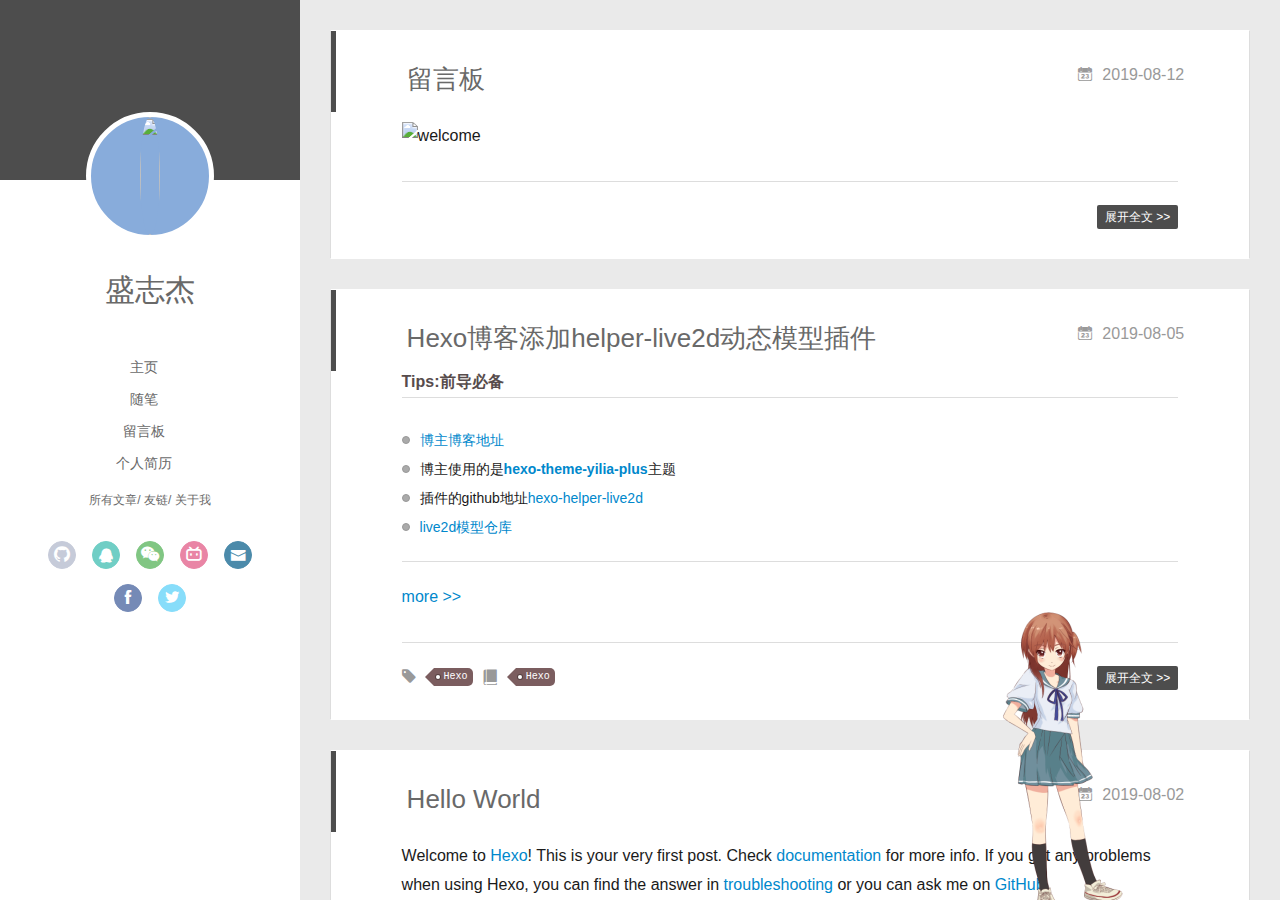
==== commit b6b06f1b: "优化" ====
--- a/index.html
+++ b/index.html
@@ -1,4 +1,4 @@
-<!DOCTYPE html><html><head><meta name="generator" content="Hexo 3.9.0"><meta charset="utf-8"><meta name="renderer" content="webkit"><meta http-equiv="X-UA-Compatible" content="IE=edge"><link rel="dns-prefetch" href="https://shengzhijie.tk"><title>盛志杰的博客</title><meta name="viewport" content="width=device-width,initial-scale=1,maximum-scale=1"><meta name="keywords" content><meta name="keywords" content="盛志杰,博客"><meta property="og:type" content="website"><meta property="og:title" content="盛志杰的博客"><meta property="og:url" content="https://shengzhijie.tk/index.html"><meta property="og:site_name" content="盛志杰的博客"><meta property="og:locale" content="default"><meta name="twitter:card" content="summary"><meta name="twitter:title" content="盛志杰的博客"><link rel="alternative" href="/atom.xml" title="盛志杰的博客" type="application/atom+xml"><link rel="icon" href="/favicon.ico"><link rel="apple-touch-icon" href="/apple-touch-icon-180x180.png"><link rel="stylesheet" type="text/css" href="/./main.f202f3.css"><style type="text/css">#container.show{background:linear-gradient(200deg,#a0cfe4,#e8c37e)}</style><script src="/assets/clicklove.js"></script></head></html><body><div id="container" q-class="show:isCtnShow"><canvas id="anm-canvas" class="anm-canvas"></canvas><div class="left-col" q-class="show:isShow"><div class="overlay" style="background:#4d4d4d"></div><div class="intrude-less"><header id="header" class="inner"> <a href="/" class="profilepic"><img src="https://shengzhijie.gitee.io/images_bed/images/avatar.png" class="js-avatar"></a><hgroup><h1 class="header-author"><a href="/">盛志杰</a></h1></hgroup><nav class="header-menu"><ul><li><a href="/" target="_blank">主页</a></li><li><a href="#" target="_blank">随笔</a></li><li><a href="#" target="_blank">个人简历</a></li></ul></nav><nav class="header-smart-menu"> <a q-on="click: openSlider(e, 'innerArchive')" href="javascript:void(0)">所有文章</a> <a q-on="click: openSlider(e, 'friends')" href="javascript:void(0)">友链</a> <a q-on="click: openSlider(e, 'aboutme')" href="javascript:void(0)">关于我</a></nav><nav class="header-nav"><div class="social"><a class="github" target="_blank" href="https://github.com/shengzhijie" title="GitHub"><i class="icon-github"></i></a><a class="qq" target="_blank" href="https://shengzhijie.gitee.io/images_bed/images/qq.jpg" title="QQ"><i class="icon-qq"></i></a><a class="weixin" target="_blank" href="https://shengzhijie.gitee.io/images_bed/images/wechat.jpg" title="微信"><i class="icon-weixin"></i></a><a class="bilibili" target="_blank" href="https://space.bilibili.com/383046596" title="哔哩哔哩"><i class="icon-bilibili"></i></a><a class="mail" target="_blank" href="mailto:1158073764@qq.com" title="mail"><i class="icon-mail"></i></a><a class="facebook" target="_blank" href="https://www.facebook.com/profile.php?id=100011242384406" title="Facebook"><i class="icon-facebook"></i></a><a class="twitter" target="_blank" href="https://twitter.com/eKSrgP2uaeAS5Fj" title="Twitter"><i class="icon-twitter"></i></a></div></nav></header></div></div><div class="mid-col" q-class="show:isShow,hide:isShow|isFalse"><nav id="mobile-nav"><div class="overlay js-overlay" style="background:#4d4d4d"></div><div class="btnctn js-mobile-btnctn"><div class="slider-trigger list" q-on="click: openSlider(e)"><i class="icon icon-sort"></i></div></div><div class="intrude-less"><header id="header" class="inner"><div class="profilepic"> <a href="/"><img src="https://shengzhijie.gitee.io/images_bed/images/avatar.png" class="js-avatar"></a></div><hgroup><h1 class="header-author js-header-author">盛志杰</h1></hgroup><nav class="header-nav"><div class="social"><a class="github" target="_blank" href="https://github.com/shengzhijie" title="GitHub"><i class="icon-github"></i></a><a class="qq" target="_blank" href="https://shengzhijie.gitee.io/images_bed/images/qq.jpg" title="QQ"><i class="icon-qq"></i></a><a class="weixin" target="_blank" href="https://shengzhijie.gitee.io/images_bed/images/wechat.jpg" title="微信"><i class="icon-weixin"></i></a><a class="bilibili" target="_blank" href="https://space.bilibili.com/383046596" title="哔哩哔哩"><i class="icon-bilibili"></i></a><a class="mail" target="_blank" href="mailto:1158073764@qq.com" title="mail"><i class="icon-mail"></i></a><a class="facebook" target="_blank" href="https://www.facebook.com/profile.php?id=100011242384406" title="Facebook"><i class="icon-facebook"></i></a><a class="twitter" target="_blank" href="https://twitter.com/eKSrgP2uaeAS5Fj" title="Twitter"><i class="icon-twitter"></i></a></div></nav><nav class="header-menu js-header-menu"><ul style="width:70%"><li style="width:33.333333333333336%"><a href="/">主页</a></li><li style="width:33.333333333333336%"><a href="#">随笔</a></li><li style="width:33.333333333333336%"><a href="#">个人简历</a></li></ul></nav></header></div><div class="mobile-mask" style="display:none" q-show="isShow"></div></nav><div id="wrapper" class="body-wrap"><div class="menu-l"><div class="canvas-wrap"><canvas data-colors="#eaeaea" data-sectionheight="100" data-contentid="js-content" id="myCanvas1" class="anm-canvas"></canvas></div><div id="js-content" class="content-ll"><article id="post-Hexo博客添加helper-live2d动态模型插件" class="article article-type-post article-index" itemscope itemprop="blogPost"><div class="article-inner"><header class="article-header"><h1 itemprop="name"> <a class="article-title" href="/2019/08/05/Hexo博客添加helper-live2d动态模型插件/" target="_blank">Hexo博客添加helper-live2d动态模型插件</a></h1><a href="/2019/08/05/Hexo博客添加helper-live2d动态模型插件/" class="archive-article-date"><time datetime="2019-08-05T14:25:29.000Z" itemprop="datePublished"><i class="icon-calendar icon"></i> 2019-08-05</time></a></header><div class="article-entry" itemprop="articleBody"><h5 id="Tips-前导必备"><a href="#Tips-前导必备" class="headerlink" title="Tips:前导必备"></a>Tips:前导必备</h5><ul><li><a href="https://shengzhijie.tk/">博主博客地址</a></li><li>博主使用的是<strong><a href="https://github.com/JoeyBling/hexo-theme-yilia-plus" target="_blank" rel="noopener">hexo-theme-yilia-plus</a></strong>主题</li><li>插件的github地址<a href="https://github.com/EYHN/hexo-helper-live2d" title="hexo-helper-live2d" target="_blank" rel="noopener">hexo-helper-live2d</a></li><li><a href="https://github.com/xiazeyu/live2d-widget-models" title="live2d模型仓库" target="_blank" rel="noopener">live2d模型仓库</a></li></ul><hr> <a class="article-more-a" href="/2019/08/05/Hexo博客添加helper-live2d动态模型插件/#more">more >></a></div><div class="article-info article-info-index"><div class="article-tag tagcloud"><i class="icon-price-tags icon"></i><ul class="article-tag-list"><li class="article-tag-list-item"> <a href="javascript:void(0)" class="js-tag article-tag-list-link color5">Hexo</a></li></ul></div><div class="article-category tagcloud"><i class="icon-book icon"></i><ul class="article-tag-list"><li class="article-tag-list-item"> <a href="/categories/Hexo//" class="article-tag-list-link color5">Hexo</a></li></ul></div><p class="article-more-link"> <a class="article-more-a" href="/2019/08/05/Hexo博客添加helper-live2d动态模型插件/">展开全文 >></a></p><div class="clearfix"></div></div></div></article><aside class="wrap-side-operation"><div class="mod-side-operation"><div class="jump-container" id="js-jump-container" style="display:none"><a href="javascript:void(0)" class="mod-side-operation__jump-to-top"><i class="icon-font icon-back"></i></a><div id="js-jump-plan-container" class="jump-plan-container" style="top:-11px"><i class="icon-font icon-plane jump-plane"></i></div></div></div></aside><article id="post-hello-world" class="article article-type-post article-index" itemscope itemprop="blogPost"><div class="article-inner"><header class="article-header"><h1 itemprop="name"> <a class="article-title" href="/2019/08/02/hello-world/" target="_blank">Hello World</a></h1><a href="/2019/08/02/hello-world/" class="archive-article-date"><time datetime="2019-08-02T13:56:39.996Z" itemprop="datePublished"><i class="icon-calendar icon"></i> 2019-08-02</time></a></header><div class="article-entry" itemprop="articleBody"><p>Welcome to <a href="https://hexo.io/" target="_blank" rel="noopener">Hexo</a>! This is your very first post. Check <a href="https://hexo.io/docs/" target="_blank" rel="noopener">documentation</a> for more info. If you get any problems when using Hexo, you can find the answer in <a href="https://hexo.io/docs/troubleshooting.html" target="_blank" rel="noopener">troubleshooting</a> or you can ask me on <a href="https://github.com/hexojs/hexo/issues" target="_blank" rel="noopener">GitHub</a>.</p><h2 id="Quick-Start"><a href="#Quick-Start" class="headerlink" title="Quick Start"></a>Quick Start</h2><h3 id="Create-a-new-post"><a href="#Create-a-new-post" class="headerlink" title="Create a new post"></a>Create a new post</h3><figure class="highlight bash"><table><tr><td class="gutter"><pre><span class="line">1</span><br></pre></td><td class="code"><pre><span class="line">$ hexo new <span class="string">"My New Post"</span></span><br></pre></td></tr></table></figure><p>More info: <a href="https://hexo.io/docs/writing.html" target="_blank" rel="noopener">Writing</a></p><h3 id="Run-server"><a href="#Run-server" class="headerlink" title="Run server"></a>Run server</h3><figure class="highlight bash"><table><tr><td class="gutter"><pre><span class="line">1</span><br></pre></td><td class="code"><pre><span class="line">$ hexo server</span><br></pre></td></tr></table></figure><p>More info: <a href="https://hexo.io/docs/server.html" target="_blank" rel="noopener">Server</a></p><h3 id="Generate-static-files"><a href="#Generate-static-files" class="headerlink" title="Generate static files"></a>Generate static files</h3><figure class="highlight bash"><table><tr><td class="gutter"><pre><span class="line">1</span><br></pre></td><td class="code"><pre><span class="line">$ hexo generate</span><br></pre></td></tr></table></figure><p>More info: <a href="https://hexo.io/docs/generating.html" target="_blank" rel="noopener">Generating</a></p><h3 id="Deploy-to-remote-sites"><a href="#Deploy-to-remote-sites" class="headerlink" title="Deploy to remote sites"></a>Deploy to remote sites</h3><figure class="highlight bash"><table><tr><td class="gutter"><pre><span class="line">1</span><br></pre></td><td class="code"><pre><span class="line">$ hexo deploy</span><br></pre></td></tr></table></figure><p>More info: <a href="https://hexo.io/docs/deployment.html" target="_blank" rel="noopener">Deployment</a></p></div><div class="article-info article-info-index"><p class="article-more-link"> <a class="article-more-a" href="/2019/08/02/hello-world/">展开全文 >></a></p><div class="clearfix"></div></div></div></article><aside class="wrap-side-operation"><div class="mod-side-operation"><div class="jump-container" id="js-jump-container" style="display:none"><a href="javascript:void(0)" class="mod-side-operation__jump-to-top"><i class="icon-font icon-back"></i></a><div id="js-jump-plan-container" class="jump-plan-container" style="top:-11px"><i class="icon-font icon-plane jump-plane"></i></div></div></div></aside></div></div></div><footer id="footer"><div class="outer"><div id="footer-info"><div class="footer-left"> &copy; 2019 盛志杰</div><div class="footer-right"> GitHub:<a href="https://github.com/JoeyBling/hexo-theme-yilia-plus" target="_blank">hexo-theme-yilia-plus</a> by Litten</div></div></div><script src="/assets/busuanzi.pure.js"></script> <span id="busuanzi_container_site_pv" style="display:none">本站总访问量<span id="busuanzi_value_site_pv"></span>次 <span class="post-meta-divider">|</span></span> <span id="busuanzi_container_site_uv" style="display:none">本站访客数<span id="busuanzi_value_site_uv"></span>人</span></footer></div><script>var yiliaConfig={mathjax:!1,isHome:!0,isPost:!1,isArchive:!1,isTag:!1,isCategory:!1,open_in_new:!0,toc_hide_index:!0,root:"/",innerArchive:!0,showTags:!1}</script><script>!function(r){function e(t){if(i[t])return i[t].exports;var n=i[t]={exports:{},id:t,loaded:!1};return r[t].call(n.exports,n,n.exports,e),n.loaded=!0,n.exports}var i={};e.m=r,e.c=i,e.p="./",e(0)}([function(t,n,r){r(208),t.exports=r(205)},function(t,n,r){var d=r(3),y=r(46),g=r(26),b=r(27),x=r(47),m="prototype",S=function(t,n,r){var e,i,o,u,c=t&S.F,f=t&S.G,a=t&S.S,s=t&S.P,l=t&S.B,h=f?d:a?d[n]||(d[n]={}):(d[n]||{})[m],v=f?y:y[n]||(y[n]={}),p=v[m]||(v[m]={});for(e in f&&(r=n),r)o=((i=!c&&h&&void 0!==h[e])?h:r)[e],u=l&&i?x(o,d):s&&"function"==typeof o?x(Function.call,o):o,h&&b(h,e,o,t&S.U),v[e]!=o&&g(v,e,u),s&&p[e]!=o&&(p[e]=o)};d.core=y,S.F=1,S.G=2,S.S=4,S.P=8,S.B=16,S.W=32,S.U=64,S.R=128,t.exports=S},function(t,n,r){var e=r(5);t.exports=function(t){if(!e(t))throw TypeError(t+" is not an object!");return t}},function(t,n){var r=t.exports="undefined"!=typeof window&&window.Math==Math?window:"undefined"!=typeof self&&self.Math==Math?self:Function("return this")();"number"==typeof __g&&(__g=r)},function(t,n){t.exports=function(t){try{return!!t()}catch(t){return!0}}},function(t,n){t.exports=function(t){return"object"==typeof t?null!==t:"function"==typeof t}},function(t,n){var r=t.exports="undefined"!=typeof window&&window.Math==Math?window:"undefined"!=typeof self&&self.Math==Math?self:Function("return this")();"number"==typeof __g&&(__g=r)},function(t,n,r){var e=r(118)("wks"),i=r(79),o=r(3).Symbol,u="function"==typeof o;(t.exports=function(t){return e[t]||(e[t]=u&&o[t]||(u?o:i)("Symbol."+t))}).store=e},function(t,n,r){var e=r(49),i=Math.min;t.exports=function(t){return 0<t?i(e(t),9007199254740991):0}},function(t,n){var r={}.hasOwnProperty;t.exports=function(t,n){return r.call(t,n)}},function(t,n,r){t.exports=!r(4)(function(){return 7!=Object.defineProperty({},"a",{get:function(){return 7}}).a})},function(t,n,r){var e=r(2),i=r(174),o=r(53),u=Object.defineProperty;n.f=r(10)?Object.defineProperty:function(t,n,r){if(e(t),n=o(n,!0),e(r),i)try{return u(t,n,r)}catch(t){}if("get"in r||"set"in r)throw TypeError("Accessors not supported!");return"value"in r&&(t[n]=r.value),t}},function(t,n,r){t.exports=!r(20)(function(){return 7!=Object.defineProperty({},"a",{get:function(){return 7}}).a})},function(t,n,r){var e=r(14),i=r(24);t.exports=r(12)?function(t,n,r){return e.f(t,n,i(1,r))}:function(t,n,r){return t[n]=r,t}},function(t,n,r){var e=r(22),i=r(60),o=r(42),u=Object.defineProperty;n.f=r(12)?Object.defineProperty:function(t,n,r){if(e(t),n=o(n,!0),e(r),i)try{return u(t,n,r)}catch(t){}if("get"in r||"set"in r)throw TypeError("Accessors not supported!");return"value"in r&&(t[n]=r.value),t}},function(t,n,r){var e=r(96),i=r(34);t.exports=function(t){return e(i(t))}},function(t,n,r){var e=r(40)("wks"),i=r(25),o=r(6).Symbol,u="function"==typeof o;(t.exports=function(t){return e[t]||(e[t]=u&&o[t]||(u?o:i)("Symbol."+t))}).store=e},function(t,n,r){var e=r(51);t.exports=function(t){return Object(e(t))}},function(t,n){t.exports=function(t){return"object"==typeof t?null!==t:"function"==typeof t}},function(t,n){var r=t.exports={version:"2.6.9"};"number"==typeof __e&&(__e=r)},function(t,n){t.exports=function(t){try{return!!t()}catch(t){return!0}}},function(t,n){t.exports=function(t){if("function"!=typeof t)throw TypeError(t+" is not a function!");return t}},function(t,n,r){var e=r(18);t.exports=function(t){if(!e(t))throw TypeError(t+" is not an object!");return t}},function(t,n){t.exports=!0},function(t,n){t.exports=function(t,n){return{enumerable:!(1&t),configurable:!(2&t),writable:!(4&t),value:n}}},function(t,n){var r=0,e=Math.random();t.exports=function(t){return"Symbol(".concat(void 0===t?"":t,")_",(++r+e).toString(36))}},function(t,n,r){var e=r(11),i=r(75);t.exports=r(10)?function(t,n,r){return e.f(t,n,i(1,r))}:function(t,n,r){return t[n]=r,t}},function(t,n,r){var o=r(3),u=r(26),c=r(30),f=r(79)("src"),e=r(219),i="toString",a=(""+e).split(i);r(46).inspectSource=function(t){return e.call(t)},(t.exports=function(t,n,r,e){var i="function"==typeof r;i&&(c(r,"name")||u(r,"name",n)),t[n]!==r&&(i&&(c(r,f)||u(r,f,t[n]?""+t[n]:a.join(String(n)))),t===o?t[n]=r:e?t[n]?t[n]=r:u(t,n,r):(delete t[n],u(t,n,r)))})(Function.prototype,i,function(){return"function"==typeof this&&this[f]||e.call(this)})},function(t,n,r){var e=r(1),i=r(4),u=r(51),c=/"/g,o=function(t,n,r,e){var i=String(u(t)),o="<"+n;return""!==r&&(o+=" "+r+'="'+String(e).replace(c,"&quot;")+'"'),o+">"+i+"</"+n+">"};t.exports=function(n,t){var r={};r[n]=t(o),e(e.P+e.F*i(function(){var t=""[n]('"');return t!==t.toLowerCase()||3<t.split('"').length}),"String",r)}},function(t,n,r){var e=r(65),i=r(35);t.exports=Object.keys||function(t){return e(t,i)}},function(t,n){var r={}.hasOwnProperty;t.exports=function(t,n){return r.call(t,n)}},function(t,n,r){var e=r(117),i=r(75),o=r(33),u=r(53),c=r(30),f=r(174),a=Object.getOwnPropertyDescriptor;n.f=r(10)?a:function(t,n){if(t=o(t),n=u(n,!0),f)try{return a(t,n)}catch(t){}if(c(t,n))return i(!e.f.call(t,n),t[n])}},function(t,n,r){var e=r(30),i=r(17),o=r(154)("IE_PROTO"),u=Object.prototype;t.exports=Object.getPrototypeOf||function(t){return t=i(t),e(t,o)?t[o]:"function"==typeof t.constructor&&t instanceof t.constructor?t.constructor.prototype:t instanceof Object?u:null}},function(t,n,r){var e=r(116),i=r(51);t.exports=function(t){return e(i(t))}},function(t,n){t.exports=function(t){if(null==t)throw TypeError("Can't call method on  "+t);return t}},function(t,n){t.exports="constructor,hasOwnProperty,isPrototypeOf,propertyIsEnumerable,toLocaleString,toString,valueOf".split(",")},function(t,n){t.exports={}},function(t,n){n.f={}.propertyIsEnumerable},function(t,n,r){var e=r(14).f,i=r(9),o=r(16)("toStringTag");t.exports=function(t,n,r){t&&!i(t=r?t:t.prototype,o)&&e(t,o,{configurable:!0,value:n})}},function(t,n,r){var e=r(40)("keys"),i=r(25);t.exports=function(t){return e[t]||(e[t]=i(t))}},function(t,n,r){var e=r(19),i=r(6),o="__core-js_shared__",u=i[o]||(i[o]={});(t.exports=function(t,n){return u[t]||(u[t]=void 0!==n?n:{})})("versions",[]).push({version:e.version,mode:r(23)?"pure":"global",copyright:"© 2019 Denis Pushkarev (zloirock.ru)"})},function(t,n){var r=Math.ceil,e=Math.floor;t.exports=function(t){return isNaN(t=+t)?0:(0<t?e:r)(t)}},function(t,n,r){var i=r(18);t.exports=function(t,n){if(!i(t))return t;var r,e;if(n&&"function"==typeof(r=t.toString)&&!i(e=r.call(t)))return e;if("function"==typeof(r=t.valueOf)&&!i(e=r.call(t)))return e;if(!n&&"function"==typeof(r=t.toString)&&!i(e=r.call(t)))return e;throw TypeError("Can't convert object to primitive value")}},function(t,n,r){var e=r(6),i=r(19),o=r(23),u=r(44),c=r(14).f;t.exports=function(t){var n=i.Symbol||(i.Symbol=o?{}:e.Symbol||{});"_"==t.charAt(0)||t in n||c(n,t,{value:u.f(t)})}},function(t,n,r){n.f=r(16)},function(t,n){var r={}.toString;t.exports=function(t){return r.call(t).slice(8,-1)}},function(t,n){var r=t.exports={version:"2.6.9"};"number"==typeof __e&&(__e=r)},function(t,n,r){var o=r(21);t.exports=function(e,i,t){if(o(e),void 0===i)return e;switch(t){case 1:return function(t){return e.call(i,t)};case 2:return function(t,n){return e.call(i,t,n)};case 3:return function(t,n,r){return e.call(i,t,n,r)}}return function(){return e.apply(i,arguments)}}},function(t,n,r){"use strict";var e=r(4);t.exports=function(t,n){return!!t&&e(function(){n?t.call(null,function(){},1):t.call(null)})}},function(t,n){var r=Math.ceil,e=Math.floor;t.exports=function(t){return isNaN(t=+t)?0:(0<t?e:r)(t)}},function(t,n,r){var x=r(47),m=r(116),S=r(17),w=r(8),e=r(138);t.exports=function(l,t){var h=1==l,v=2==l,p=3==l,d=4==l,y=6==l,g=5==l||y,b=t||e;return function(t,n,r){for(var e,i,o=S(t),u=m(o),c=x(n,r,3),f=w(u.length),a=0,s=h?b(t,f):v?b(t,0):void 0;a<f;a++)if((g||a in u)&&(i=c(e=u[a],a,o),l))if(h)s[a]=i;else if(i)switch(l){case 3:return!0;case 5:return e;case 6:return a;case 2:s.push(e)}else if(d)return!1;return y?-1:p||d?d:s}}},function(t,n){t.exports=function(t){if(null==t)throw TypeError("Can't call method on  "+t);return t}},function(t,n,r){var i=r(1),o=r(46),u=r(4);t.exports=function(t,n){var r=(o.Object||{})[t]||Object[t],e={};e[t]=n(r),i(i.S+i.F*u(function(){r(1)}),"Object",e)}},function(t,n,r){var i=r(5);t.exports=function(t,n){if(!i(t))return t;var r,e;if(n&&"function"==typeof(r=t.toString)&&!i(e=r.call(t)))return e;if("function"==typeof(r=t.valueOf)&&!i(e=r.call(t)))return e;if(!n&&"function"==typeof(r=t.toString)&&!i(e=r.call(t)))return e;throw TypeError("Can't convert object to primitive value")}},function(t,n,r){var d=r(6),y=r(19),g=r(93),b=r(13),x=r(9),m="prototype",S=function(t,n,r){var e,i,o,u=t&S.F,c=t&S.G,f=t&S.S,a=t&S.P,s=t&S.B,l=t&S.W,h=c?y:y[n]||(y[n]={}),v=h[m],p=c?d:f?d[n]:(d[n]||{})[m];for(e in c&&(r=n),r)(i=!u&&p&&void 0!==p[e])&&x(h,e)||(o=i?p[e]:r[e],h[e]=c&&"function"!=typeof p[e]?r[e]:s&&i?g(o,d):l&&p[e]==o?function(e){var t=function(t,n,r){if(this instanceof e){switch(arguments.length){case 0:return new e;case 1:return new e(t);case 2:return new e(t,n)}return new e(t,n,r)}return e.apply(this,arguments)};return t[m]=e[m],t}(o):a&&"function"==typeof o?g(Function.call,o):o,a&&((h.virtual||(h.virtual={}))[e]=o,t&S.R&&v&&!v[e]&&b(v,e,o)))};S.F=1,S.G=2,S.S=4,S.P=8,S.B=16,S.W=32,S.U=64,S.R=128,t.exports=S},function(t,n,r){var e=r(34);t.exports=function(t){return Object(e(t))}},function(t,n,r){var o=r(196),e=r(1),i=r(118)("metadata"),u=i.store||(i.store=new(r(200))),c=function(t,n,r){var e=u.get(t);if(!e){if(!r)return;u.set(t,e=new o)}var i=e.get(n);if(!i){if(!r)return;e.set(n,i=new o)}return i};t.exports={store:u,map:c,has:function(t,n,r){var e=c(n,r,!1);return void 0!==e&&e.has(t)},get:function(t,n,r){var e=c(n,r,!1);return void 0===e?void 0:e.get(t)},set:function(t,n,r,e){c(r,e,!0).set(t,n)},keys:function(t,n){var r=c(t,n,!1),e=[];return r&&r.forEach(function(t,n){e.push(n)}),e},key:function(t){return void 0===t||"symbol"==typeof t?t:String(t)},exp:function(t){e(e.S,"Reflect",t)}}},function(t,n,r){"use strict";if(r(10)){var g=r(68),b=r(3),x=r(4),m=r(1),S=r(132),e=r(159),h=r(47),w=r(70),i=r(75),_=r(26),o=r(76),u=r(49),O=r(8),E=r(194),c=r(78),f=r(53),a=r(30),M=r(81),P=r(5),v=r(17),p=r(145),j=r(72),F=r(32),A=r(73).f,d=r(161),s=r(79),l=r(7),y=r(50),I=r(120),L=r(119),N=r(162),T=r(82),k=r(125),R=r(77),C=r(137),D=r(166),G=r(11),W=r(31),U=G.f,V=W.f,B=b.RangeError,q=b.TypeError,z=b.Uint8Array,H="ArrayBuffer",K="Shared"+H,J="BYTES_PER_ELEMENT",$="prototype",Y=Array[$],X=e.ArrayBuffer,Q=e.DataView,Z=y(0),tt=y(2),nt=y(3),rt=y(4),et=y(5),it=y(6),ot=I(!0),ut=I(!1),ct=N.values,ft=N.keys,at=N.entries,st=Y.lastIndexOf,lt=Y.reduce,ht=Y.reduceRight,vt=Y.join,pt=Y.sort,dt=Y.slice,yt=Y.toString,gt=Y.toLocaleString,bt=l("iterator"),xt=l("toStringTag"),mt=s("typed_constructor"),St=s("def_constructor"),wt=S.CONSTR,_t=S.TYPED,Ot=S.VIEW,Et="Wrong length!",Mt=y(1,function(t,n){return It(L(t,t[St]),n)}),Pt=x(function(){return 1===new z(new Uint16Array([1]).buffer)[0]}),jt=!!z&&!!z[$].set&&x(function(){new z(1).set({})}),Ft=function(t,n){var r=u(t);if(r<0||r%n)throw B("Wrong offset!");return r},At=function(t){if(P(t)&&_t in t)return t;throw q(t+" is not a typed array!")},It=function(t,n){if(!(P(t)&&mt in t))throw q("It is not a typed array constructor!");return new t(n)},Lt=function(t,n){return Nt(L(t,t[St]),n)},Nt=function(t,n){for(var r=0,e=n.length,i=It(t,e);r<e;)i[r]=n[r++];return i},Tt=function(t,n,r){U(t,n,{get:function(){return this._d[r]}})},kt=function(t){var n,r,e,i,o,u,c=v(t),f=arguments.length,a=1<f?arguments[1]:void 0,s=void 0!==a,l=d(c);if(null!=l&&!p(l)){for(u=l.call(c),e=[],n=0;!(o=u.next()).done;n++)e.push(o.value);c=e}for(s&&2<f&&(a=h(a,arguments[2],2)),n=0,r=O(c.length),i=It(this,r);n<r;n++)i[n]=s?a(c[n],n):c[n];return i},Rt=function(){for(var t=0,n=arguments.length,r=It(this,n);t<n;)r[t]=arguments[t++];return r},Ct=!!z&&x(function(){gt.call(new z(1))}),Dt=function(){return gt.apply(Ct?dt.call(At(this)):At(this),arguments)},Gt={copyWithin:function(t,n){return D.call(At(this),t,n,2<arguments.length?arguments[2]:void 0)},every:function(t){return rt(At(this),t,1<arguments.length?arguments[1]:void 0)},fill:function(t){return C.apply(At(this),arguments)},filter:function(t){return Lt(this,tt(At(this),t,1<arguments.length?arguments[1]:void 0))},find:function(t){return et(At(this),t,1<arguments.length?arguments[1]:void 0)},findIndex:function(t){return it(At(this),t,1<arguments.length?arguments[1]:void 0)},forEach:function(t){Z(At(this),t,1<arguments.length?arguments[1]:void 0)},indexOf:function(t){return ut(At(this),t,1<arguments.length?arguments[1]:void 0)},includes:function(t){return ot(At(this),t,1<arguments.length?arguments[1]:void 0)},join:function(t){return vt.apply(At(this),arguments)},lastIndexOf:function(t){return st.apply(At(this),arguments)},map:function(t){return Mt(At(this),t,1<arguments.length?arguments[1]:void 0)},reduce:function(t){return lt.apply(At(this),arguments)},reduceRight:function(t){return ht.apply(At(this),arguments)},reverse:function(){for(var t,n=this,r=At(n).length,e=Math.floor(r/2),i=0;i<e;)t=n[i],n[i++]=n[--r],n[r]=t;return n},some:function(t){return nt(At(this),t,1<arguments.length?arguments[1]:void 0)},sort:function(t){return pt.call(At(this),t)},subarray:function(t,n){var r=At(this),e=r.length,i=c(t,e);return new(L(r,r[St]))(r.buffer,r.byteOffset+i*r.BYTES_PER_ELEMENT,O((void 0===n?e:c(n,e))-i))}},Wt=function(t,n){return Lt(this,dt.call(At(this),t,n))},Ut=function(t){At(this);var n=Ft(arguments[1],1),r=this.length,e=v(t),i=O(e.length),o=0;if(r<i+n)throw B(Et);for(;o<i;)this[n+o]=e[o++]},Vt={entries:function(){return at.call(At(this))},keys:function(){return ft.call(At(this))},values:function(){return ct.call(At(this))}},Bt=function(t,n){return P(t)&&t[_t]&&"symbol"!=typeof n&&n in t&&String(+n)==String(n)},qt=function(t,n){return Bt(t,n=f(n,!0))?i(2,t[n]):V(t,n)},zt=function(t,n,r){return!(Bt(t,n=f(n,!0))&&P(r)&&a(r,"value"))||a(r,"get")||a(r,"set")||r.configurable||a(r,"writable")&&!r.writable||a(r,"enumerable")&&!r.enumerable?U(t,n,r):(t[n]=r.value,t)};wt||(W.f=qt,G.f=zt),m(m.S+m.F*!wt,"Object",{getOwnPropertyDescriptor:qt,defineProperty:zt}),x(function(){yt.call({})})&&(yt=gt=function(){return vt.call(this)});var Ht=o({},Gt);o(Ht,Vt),_(Ht,bt,Vt.values),o(Ht,{slice:Wt,set:Ut,constructor:function(){},toString:yt,toLocaleString:Dt}),Tt(Ht,"buffer","b"),Tt(Ht,"byteOffset","o"),Tt(Ht,"byteLength","l"),Tt(Ht,"length","e"),U(Ht,xt,{get:function(){return this[_t]}}),t.exports=function(t,l,n,o){var h=t+((o=!!o)?"Clamped":"")+"Array",r="get"+t,u="set"+t,v=b[h],c=v||{},e=v&&F(v),i=!v||!S.ABV,f={},a=v&&v[$],p=function(t,i){U(t,i,{get:function(){return t=i,(n=this._d).v[r](t*l+n.o,Pt);var t,n},set:function(t){return n=i,r=t,e=this._d,o&&(r=(r=Math.round(r))<0?0:255<r?255:255&r),void e.v[u](n*l+e.o,r,Pt);var n,r,e},enumerable:!0})};i?(v=n(function(t,n,r,e){w(t,v,h,"_d");var i,o,u,c,f=0,a=0;if(P(n)){if(!(n instanceof X||(c=M(n))==H||c==K))return _t in n?Nt(v,n):kt.call(v,n);i=n,a=Ft(r,l);var s=n.byteLength;if(void 0===e){if(s%l)throw B(Et);if((o=s-a)<0)throw B(Et)}else if(s<(o=O(e)*l)+a)throw B(Et);u=o/l}else u=E(n),i=new X(o=u*l);for(_(t,"_d",{b:i,o:a,l:o,e:u,v:new Q(i)});f<u;)p(t,f++)}),a=v[$]=j(Ht),_(a,"constructor",v)):x(function(){v(1)})&&x(function(){new v(-1)})&&k(function(t){new v,new v(null),new v(1.5),new v(t)},!0)||(v=n(function(t,n,r,e){var i;return w(t,v,h),P(n)?n instanceof X||(i=M(n))==H||i==K?void 0!==e?new c(n,Ft(r,l),e):void 0!==r?new c(n,Ft(r,l)):new c(n):_t in n?Nt(v,n):kt.call(v,n):new c(E(n))}),Z(e!==Function.prototype?A(c).concat(A(e)):A(c),function(t){t in v||_(v,t,c[t])}),v[$]=a,g||(a.constructor=v));var s=a[bt],d=!!s&&("values"==s.name||null==s.name),y=Vt.values;_(v,mt,!0),_(a,_t,h),_(a,Ot,!0),_(a,St,v),(o?new v(1)[xt]==h:xt in a)||U(a,xt,{get:function(){return h}}),f[h]=v,m(m.G+m.W+m.F*(v!=c),f),m(m.S,h,{BYTES_PER_ELEMENT:l}),m(m.S+m.F*x(function(){c.of.call(v,1)}),h,{from:kt,of:Rt}),J in a||_(a,J,l),m(m.P,h,Gt),R(h),m(m.P+m.F*jt,h,{set:Ut}),m(m.P+m.F*!d,h,Vt),g||a.toString==yt||(a.toString=yt),m(m.P+m.F*x(function(){new v(1).slice()}),h,{slice:Wt}),m(m.P+m.F*(x(function(){return[1,2].toLocaleString()!=new v([1,2]).toLocaleString()})||!x(function(){a.toLocaleString.call([1,2])})),h,{toLocaleString:Dt}),T[h]=d?s:y,g||d||_(a,bt,y)}}else t.exports=function(){}},function(t,n){var r={}.toString;t.exports=function(t){return r.call(t).slice(8,-1)}},function(t,n,r){var e=r(18),i=r(6).document,o=e(i)&&e(i.createElement);t.exports=function(t){return o?i.createElement(t):{}}},function(t,n,r){t.exports=!r(12)&&!r(20)(function(){return 7!=Object.defineProperty(r(59)("div"),"a",{get:function(){return 7}}).a})},function(t,n,r){"use strict";var x=r(23),m=r(54),S=r(66),w=r(13),_=r(36),O=r(98),E=r(38),M=r(104),P=r(16)("iterator"),j=!([].keys&&"next"in[].keys()),F="values",A=function(){return this};t.exports=function(t,n,r,e,i,o,u){O(r,n,e);var c,f,a,s=function(t){if(!j&&t in p)return p[t];switch(t){case"keys":case F:return function(){return new r(this,t)}}return function(){return new r(this,t)}},l=n+" Iterator",h=i==F,v=!1,p=t.prototype,d=p[P]||p["@@iterator"]||i&&p[i],y=d||s(i),g=i?h?s("entries"):y:void 0,b="Array"==n&&p.entries||d;if(b&&(a=M(b.call(new t)))!==Object.prototype&&a.next&&(E(a,l,!0),x||"function"==typeof a[P]||w(a,P,A)),h&&d&&d.name!==F&&(v=!0,y=function(){return d.call(this)}),x&&!u||!j&&!v&&p[P]||w(p,P,y),_[n]=y,_[l]=A,i)if(c={values:h?y:s(F),keys:o?y:s("keys"),entries:g},u)for(f in c)f in p||S(p,f,c[f]);else m(m.P+m.F*(j||v),n,c);return c}},function(t,n,e){var i=e(22),o=e(101),u=e(35),c=e(39)("IE_PROTO"),f=function(){},a="prototype",s=function(){var t,n=e(59)("iframe"),r=u.length;for(n.style.display="none",e(95).appendChild(n),n.src="javascript:",(t=n.contentWindow.document).open(),t.write("<script>document.F=Object<\/script>"),t.close(),s=t.F;r--;)delete s[a][u[r]];return s()};t.exports=Object.create||function(t,n){var r;return null!==t?(f[a]=i(t),r=new f,f[a]=null,r[c]=t):r=s(),void 0===n?r:o(r,n)}},function(t,n,r){var e=r(65),i=r(35).concat("length","prototype");n.f=Object.getOwnPropertyNames||function(t){return e(t,i)}},function(t,n){n.f=Object.getOwnPropertySymbols},function(t,n,r){var u=r(9),c=r(15),f=r(92)(!1),a=r(39)("IE_PROTO");t.exports=function(t,n){var r,e=c(t),i=0,o=[];for(r in e)r!=a&&u(e,r)&&o.push(r);for(;n.length>i;)u(e,r=n[i++])&&(~f(o,r)||o.push(r));return o}},function(t,n,r){t.exports=r(13)},function(t,n,r){var e=r(7)("unscopables"),i=Array.prototype;null==i[e]&&r(26)(i,e,{}),t.exports=function(t){i[e][t]=!0}},function(t,n){t.exports=!1},function(t,n,r){var e=r(79)("meta"),i=r(5),o=r(30),u=r(11).f,c=0,f=Object.isExtensible||function(){return!0},a=!r(4)(function(){return f(Object.preventExtensions({}))}),s=function(t){u(t,e,{value:{i:"O"+ ++c,w:{}}})},l=t.exports={KEY:e,NEED:!1,fastKey:function(t,n){if(!i(t))return"symbol"==typeof t?t:("string"==typeof t?"S":"P")+t;if(!o(t,e)){if(!f(t))return"F";if(!n)return"E";s(t)}return t[e].i},getWeak:function(t,n){if(!o(t,e)){if(!f(t))return!0;if(!n)return!1;s(t)}return t[e].w},onFreeze:function(t){return a&&l.NEED&&f(t)&&!o(t,e)&&s(t),t}}},function(t,n){t.exports=function(t,n,r,e){if(!(t instanceof n)||void 0!==e&&e in t)throw TypeError(r+": incorrect invocation!");return t}},function(t,n,r){var h=r(47),v=r(177),p=r(145),d=r(2),y=r(8),g=r(161),b={},x={};(n=t.exports=function(t,n,r,e,i){var o,u,c,f,a=i?function(){return t}:g(t),s=h(r,e,n?2:1),l=0;if("function"!=typeof a)throw TypeError(t+" is not iterable!");if(p(a)){for(o=y(t.length);l<o;l++)if((f=n?s(d(u=t[l])[0],u[1]):s(t[l]))===b||f===x)return f}else for(c=a.call(t);!(u=c.next()).done;)if((f=v(c,s,u.value,n))===b||f===x)return f}).BREAK=b,n.RETURN=x},function(t,n,e){var i=e(2),o=e(183),u=e(141),c=e(154)("IE_PROTO"),f=function(){},a="prototype",s=function(){var t,n=e(140)("iframe"),r=u.length;for(n.style.display="none",e(143).appendChild(n),n.src="javascript:",(t=n.contentWindow.document).open(),t.write("<script>document.F=Object<\/script>"),t.close(),s=t.F;r--;)delete s[a][u[r]];return s()};t.exports=Object.create||function(t,n){var r;return null!==t?(f[a]=i(t),r=new f,f[a]=null,r[c]=t):r=s(),void 0===n?r:o(r,n)}},function(t,n,r){var e=r(185),i=r(141).concat("length","prototype");n.f=Object.getOwnPropertyNames||function(t){return e(t,i)}},function(t,n,r){var e=r(185),i=r(141);t.exports=Object.keys||function(t){return e(t,i)}},function(t,n){t.exports=function(t,n){return{enumerable:!(1&t),configurable:!(2&t),writable:!(4&t),value:n}}},function(t,n,r){var i=r(27);t.exports=function(t,n,r){for(var e in n)i(t,e,n[e],r);return t}},function(t,n,r){"use strict";var e=r(3),i=r(11),o=r(10),u=r(7)("species");t.exports=function(t){var n=e[t];o&&n&&!n[u]&&i.f(n,u,{configurable:!0,get:function(){return this}})}},function(t,n,r){var e=r(49),i=Math.max,o=Math.min;t.exports=function(t,n){return(t=e(t))<0?i(t+n,0):o(t,n)}},function(t,n){var r=0,e=Math.random();t.exports=function(t){return"Symbol(".concat(void 0===t?"":t,")_",(++r+e).toString(36))}},function(t,n,r){var e=r(5);t.exports=function(t,n){if(!e(t)||t._t!==n)throw TypeError("Incompatible receiver, "+n+" required!");return t}},function(t,n,r){var i=r(45),o=r(7)("toStringTag"),u="Arguments"==i(function(){return arguments}());t.exports=function(t){var n,r,e;return void 0===t?"Undefined":null===t?"Null":"string"==typeof(r=function(t,n){try{return t[n]}catch(t){}}(n=Object(t),o))?r:u?i(n):"Object"==(e=i(n))&&"function"==typeof n.callee?"Arguments":e}},function(t,n){t.exports={}},function(t,n,r){var e=r(11).f,i=r(30),o=r(7)("toStringTag");t.exports=function(t,n,r){t&&!i(t=r?t:t.prototype,o)&&e(t,o,{configurable:!0,value:n})}},function(t,n,r){var u=r(1),e=r(51),c=r(4),f=r(157),i="["+f+"]",o=RegExp("^"+i+i+"*"),a=RegExp(i+i+"*$"),s=function(t,n,r){var e={},i=c(function(){return!!f[t]()||"​+<!DOCTYPE html><html><head><meta name="generator" content="Hexo 3.9.0"><meta charset="utf-8"><meta name="renderer" content="webkit"><meta http-equiv="X-UA-Compatible" content="IE=edge"><link rel="dns-prefetch" href="https://shengzhijie.tk"><title>盛志杰的博客</title><meta name="viewport" content="width=device-width,initial-scale=1,maximum-scale=1"><meta name="keywords" content><meta name="keywords" content="盛志杰,博客"><meta property="og:type" content="website"><meta property="og:title" content="盛志杰的博客"><meta property="og:url" content="https://shengzhijie.tk/index.html"><meta property="og:site_name" content="盛志杰的博客"><meta property="og:locale" content="default"><meta name="twitter:card" content="summary"><meta name="twitter:title" content="盛志杰的博客"><link rel="alternative" href="/atom.xml" title="盛志杰的博客" type="application/atom+xml"><link rel="icon" href="/favicon.ico"><link rel="apple-touch-icon" href="/apple-touch-icon-180x180.png"><link rel="stylesheet" type="text/css" href="/./main.f202f3.css"><style type="text/css">#container.show{background:linear-gradient(200deg,#a0cfe4,#e8c37e)}</style><script src="/assets/clicklove.js"></script></head></html><body><div id="container" q-class="show:isCtnShow"><canvas id="anm-canvas" class="anm-canvas"></canvas><div class="left-col" q-class="show:isShow"><div class="overlay" style="background:#4d4d4d"></div><div class="intrude-less"><header id="header" class="inner"> <a href="/" class="profilepic"><img src="https://shengzhijie.gitee.io/images_bed/images/avatar.png" class="js-avatar"></a><hgroup><h1 class="header-author"><a href="/">盛志杰</a></h1></hgroup><nav class="header-menu"><ul><li><a href="/" target="_blank">主页</a></li><li><a href="#" target="_blank">随笔</a></li><li><a href="/2019/08/12/MessageBoard/" target="_blank">留言板</a></li><li><a href="#" target="_blank">个人简历</a></li></ul></nav><nav class="header-smart-menu"> <a q-on="click: openSlider(e, 'innerArchive')" href="javascript:void(0)">所有文章</a> <a q-on="click: openSlider(e, 'friends')" href="javascript:void(0)">友链</a> <a q-on="click: openSlider(e, 'aboutme')" href="javascript:void(0)">关于我</a></nav><nav class="header-nav"><div class="social"><a class="github" target="_blank" href="https://github.com/shengzhijie" title="GitHub"><i class="icon-github"></i></a><a class="qq" target="_blank" href="https://shengzhijie.gitee.io/images_bed/images/qq.jpg" title="QQ"><i class="icon-qq"></i></a><a class="weixin" target="_blank" href="https://shengzhijie.gitee.io/images_bed/images/wechat.jpg" title="微信"><i class="icon-weixin"></i></a><a class="bilibili" target="_blank" href="https://space.bilibili.com/383046596" title="哔哩哔哩"><i class="icon-bilibili"></i></a><a class="mail" target="_blank" href="mailto:1158073764@qq.com" title="mail"><i class="icon-mail"></i></a><a class="facebook" target="_blank" href="https://www.facebook.com/profile.php?id=100011242384406" title="Facebook"><i class="icon-facebook"></i></a><a class="twitter" target="_blank" href="https://twitter.com/eKSrgP2uaeAS5Fj" title="Twitter"><i class="icon-twitter"></i></a></div></nav></header></div></div><div class="mid-col" q-class="show:isShow,hide:isShow|isFalse"><nav id="mobile-nav"><div class="overlay js-overlay" style="background:#4d4d4d"></div><div class="btnctn js-mobile-btnctn"><div class="slider-trigger list" q-on="click: openSlider(e)"><i class="icon icon-sort"></i></div></div><div class="intrude-less"><header id="header" class="inner"><div class="profilepic"> <a href="/"><img src="https://shengzhijie.gitee.io/images_bed/images/avatar.png" class="js-avatar"></a></div><hgroup><h1 class="header-author js-header-author">盛志杰</h1></hgroup><nav class="header-nav"><div class="social"><a class="github" target="_blank" href="https://github.com/shengzhijie" title="GitHub"><i class="icon-github"></i></a><a class="qq" target="_blank" href="https://shengzhijie.gitee.io/images_bed/images/qq.jpg" title="QQ"><i class="icon-qq"></i></a><a class="weixin" target="_blank" href="https://shengzhijie.gitee.io/images_bed/images/wechat.jpg" title="微信"><i class="icon-weixin"></i></a><a class="bilibili" target="_blank" href="https://space.bilibili.com/383046596" title="哔哩哔哩"><i class="icon-bilibili"></i></a><a class="mail" target="_blank" href="mailto:1158073764@qq.com" title="mail"><i class="icon-mail"></i></a><a class="facebook" target="_blank" href="https://www.facebook.com/profile.php?id=100011242384406" title="Facebook"><i class="icon-facebook"></i></a><a class="twitter" target="_blank" href="https://twitter.com/eKSrgP2uaeAS5Fj" title="Twitter"><i class="icon-twitter"></i></a></div></nav><nav class="header-menu js-header-menu"><ul style="width:70%"><li style="width:25%"><a href="/">主页</a></li><li style="width:25%"><a href="#">随笔</a></li><li style="width:25%"><a href="/2019/08/12/MessageBoard/">留言板</a></li><li style="width:25%"><a href="#">个人简历</a></li></ul></nav></header></div><div class="mobile-mask" style="display:none" q-show="isShow"></div></nav><div id="wrapper" class="body-wrap"><div class="menu-l"><div class="canvas-wrap"><canvas data-colors="#eaeaea" data-sectionheight="100" data-contentid="js-content" id="myCanvas1" class="anm-canvas"></canvas></div><div id="js-content" class="content-ll"><article id="post-MessageBoard" class="article article-type-post article-index" itemscope itemprop="blogPost"><div class="article-inner"><header class="article-header"><h1 itemprop="name"> <a class="article-title" href="/2019/08/12/MessageBoard/" target="_blank">留言板</a></h1><a href="/2019/08/12/MessageBoard/" class="archive-article-date"><time datetime="2019-08-12T15:07:01.691Z" itemprop="datePublished"><i class="icon-calendar icon"></i> 2019-08-12</time></a></header><div class="article-entry" itemprop="articleBody"><p><img src="https://shengzhijie.gitee.io/images_bed/images/welcome.jpg" alt="welcome"></p></div><div class="article-info article-info-index"><p class="article-more-link"> <a class="article-more-a" href="/2019/08/12/MessageBoard/">展开全文 >></a></p><div class="clearfix"></div></div></div></article><aside class="wrap-side-operation"><div class="mod-side-operation"><div class="jump-container" id="js-jump-container" style="display:none"><a href="javascript:void(0)" class="mod-side-operation__jump-to-top"><i class="icon-font icon-back"></i></a><div id="js-jump-plan-container" class="jump-plan-container" style="top:-11px"><i class="icon-font icon-plane jump-plane"></i></div></div></div></aside><article id="post-Hexo博客添加helper-live2d动态模型插件" class="article article-type-post article-index" itemscope itemprop="blogPost"><div class="article-inner"><header class="article-header"><h1 itemprop="name"> <a class="article-title" href="/2019/08/05/Hexo博客添加helper-live2d动态模型插件/" target="_blank">Hexo博客添加helper-live2d动态模型插件</a></h1><a href="/2019/08/05/Hexo博客添加helper-live2d动态模型插件/" class="archive-article-date"><time datetime="2019-08-05T14:25:29.000Z" itemprop="datePublished"><i class="icon-calendar icon"></i> 2019-08-05</time></a></header><div class="article-entry" itemprop="articleBody"><h5 id="Tips-前导必备"><a href="#Tips-前导必备" class="headerlink" title="Tips:前导必备"></a>Tips:前导必备</h5><ul><li><a href="https://shengzhijie.tk/">博主博客地址</a></li><li>博主使用的是<strong><a href="https://github.com/JoeyBling/hexo-theme-yilia-plus" target="_blank" rel="noopener">hexo-theme-yilia-plus</a></strong>主题</li><li>插件的github地址<a href="https://github.com/EYHN/hexo-helper-live2d" title="hexo-helper-live2d" target="_blank" rel="noopener">hexo-helper-live2d</a></li><li><a href="https://github.com/xiazeyu/live2d-widget-models" title="live2d模型仓库" target="_blank" rel="noopener">live2d模型仓库</a></li></ul><hr> <a class="article-more-a" href="/2019/08/05/Hexo博客添加helper-live2d动态模型插件/#more">more >></a></div><div class="article-info article-info-index"><div class="article-tag tagcloud"><i class="icon-price-tags icon"></i><ul class="article-tag-list"><li class="article-tag-list-item"> <a href="javascript:void(0)" class="js-tag article-tag-list-link color5">Hexo</a></li></ul></div><div class="article-category tagcloud"><i class="icon-book icon"></i><ul class="article-tag-list"><li class="article-tag-list-item"> <a href="/categories/Hexo//" class="article-tag-list-link color5">Hexo</a></li></ul></div><p class="article-more-link"> <a class="article-more-a" href="/2019/08/05/Hexo博客添加helper-live2d动态模型插件/">展开全文 >></a></p><div class="clearfix"></div></div></div></article><aside class="wrap-side-operation"><div class="mod-side-operation"><div class="jump-container" id="js-jump-container" style="display:none"><a href="javascript:void(0)" class="mod-side-operation__jump-to-top"><i class="icon-font icon-back"></i></a><div id="js-jump-plan-container" class="jump-plan-container" style="top:-11px"><i class="icon-font icon-plane jump-plane"></i></div></div></div></aside><article id="post-hello-world" class="article article-type-post article-index" itemscope itemprop="blogPost"><div class="article-inner"><header class="article-header"><h1 itemprop="name"> <a class="article-title" href="/2019/08/02/hello-world/" target="_blank">Hello World</a></h1><a href="/2019/08/02/hello-world/" class="archive-article-date"><time datetime="2019-08-02T13:56:39.996Z" itemprop="datePublished"><i class="icon-calendar icon"></i> 2019-08-02</time></a></header><div class="article-entry" itemprop="articleBody"><p>Welcome to <a href="https://hexo.io/" target="_blank" rel="noopener">Hexo</a>! This is your very first post. Check <a href="https://hexo.io/docs/" target="_blank" rel="noopener">documentation</a> for more info. If you get any problems when using Hexo, you can find the answer in <a href="https://hexo.io/docs/troubleshooting.html" target="_blank" rel="noopener">troubleshooting</a> or you can ask me on <a href="https://github.com/hexojs/hexo/issues" target="_blank" rel="noopener">GitHub</a>.</p><h2 id="Quick-Start"><a href="#Quick-Start" class="headerlink" title="Quick Start"></a>Quick Start</h2><h3 id="Create-a-new-post"><a href="#Create-a-new-post" class="headerlink" title="Create a new post"></a>Create a new post</h3><figure class="highlight bash"><table><tr><td class="gutter"><pre><span class="line">1</span><br></pre></td><td class="code"><pre><span class="line">$ hexo new <span class="string">"My New Post"</span></span><br></pre></td></tr></table></figure><p>More info: <a href="https://hexo.io/docs/writing.html" target="_blank" rel="noopener">Writing</a></p><h3 id="Run-server"><a href="#Run-server" class="headerlink" title="Run server"></a>Run server</h3><figure class="highlight bash"><table><tr><td class="gutter"><pre><span class="line">1</span><br></pre></td><td class="code"><pre><span class="line">$ hexo server</span><br></pre></td></tr></table></figure><p>More info: <a href="https://hexo.io/docs/server.html" target="_blank" rel="noopener">Server</a></p><h3 id="Generate-static-files"><a href="#Generate-static-files" class="headerlink" title="Generate static files"></a>Generate static files</h3><figure class="highlight bash"><table><tr><td class="gutter"><pre><span class="line">1</span><br></pre></td><td class="code"><pre><span class="line">$ hexo generate</span><br></pre></td></tr></table></figure><p>More info: <a href="https://hexo.io/docs/generating.html" target="_blank" rel="noopener">Generating</a></p><h3 id="Deploy-to-remote-sites"><a href="#Deploy-to-remote-sites" class="headerlink" title="Deploy to remote sites"></a>Deploy to remote sites</h3><figure class="highlight bash"><table><tr><td class="gutter"><pre><span class="line">1</span><br></pre></td><td class="code"><pre><span class="line">$ hexo deploy</span><br></pre></td></tr></table></figure><p>More info: <a href="https://hexo.io/docs/deployment.html" target="_blank" rel="noopener">Deployment</a></p></div><div class="article-info article-info-index"><p class="article-more-link"> <a class="article-more-a" href="/2019/08/02/hello-world/">展开全文 >></a></p><div class="clearfix"></div></div></div></article><aside class="wrap-side-operation"><div class="mod-side-operation"><div class="jump-container" id="js-jump-container" style="display:none"><a href="javascript:void(0)" class="mod-side-operation__jump-to-top"><i class="icon-font icon-back"></i></a><div id="js-jump-plan-container" class="jump-plan-container" style="top:-11px"><i class="icon-font icon-plane jump-plane"></i></div></div></div></aside></div></div></div><footer id="footer"><div class="outer"><div id="footer-info"><div class="footer-left"> &copy; 2019 盛志杰</div><div class="footer-right"> GitHub:<a href="https://github.com/JoeyBling/hexo-theme-yilia-plus" target="_blank">hexo-theme-yilia-plus</a> by Litten</div></div></div><script src="/assets/busuanzi.pure.js"></script> <span id="busuanzi_container_site_pv" style="display:none">本站总访问量<span id="busuanzi_value_site_pv"></span>次 <span class="post-meta-divider">|</span></span> <span id="busuanzi_container_site_uv" style="display:none">本站访客数<span id="busuanzi_value_site_uv"></span>人</span></footer></div><script>var yiliaConfig={mathjax:!1,isHome:!0,isPost:!1,isArchive:!1,isTag:!1,isCategory:!1,open_in_new:!0,toc_hide_index:!0,root:"/",innerArchive:!0,showTags:!1}</script><script>!function(r){function e(t){if(i[t])return i[t].exports;var n=i[t]={exports:{},id:t,loaded:!1};return r[t].call(n.exports,n,n.exports,e),n.loaded=!0,n.exports}var i={};e.m=r,e.c=i,e.p="./",e(0)}([function(t,n,r){r(208),t.exports=r(205)},function(t,n,r){var d=r(3),y=r(46),g=r(26),b=r(27),x=r(47),m="prototype",S=function(t,n,r){var e,i,o,u,c=t&S.F,f=t&S.G,a=t&S.S,s=t&S.P,l=t&S.B,h=f?d:a?d[n]||(d[n]={}):(d[n]||{})[m],v=f?y:y[n]||(y[n]={}),p=v[m]||(v[m]={});for(e in f&&(r=n),r)o=((i=!c&&h&&void 0!==h[e])?h:r)[e],u=l&&i?x(o,d):s&&"function"==typeof o?x(Function.call,o):o,h&&b(h,e,o,t&S.U),v[e]!=o&&g(v,e,u),s&&p[e]!=o&&(p[e]=o)};d.core=y,S.F=1,S.G=2,S.S=4,S.P=8,S.B=16,S.W=32,S.U=64,S.R=128,t.exports=S},function(t,n,r){var e=r(5);t.exports=function(t){if(!e(t))throw TypeError(t+" is not an object!");return t}},function(t,n){var r=t.exports="undefined"!=typeof window&&window.Math==Math?window:"undefined"!=typeof self&&self.Math==Math?self:Function("return this")();"number"==typeof __g&&(__g=r)},function(t,n){t.exports=function(t){try{return!!t()}catch(t){return!0}}},function(t,n){t.exports=function(t){return"object"==typeof t?null!==t:"function"==typeof t}},function(t,n){var r=t.exports="undefined"!=typeof window&&window.Math==Math?window:"undefined"!=typeof self&&self.Math==Math?self:Function("return this")();"number"==typeof __g&&(__g=r)},function(t,n,r){var e=r(118)("wks"),i=r(79),o=r(3).Symbol,u="function"==typeof o;(t.exports=function(t){return e[t]||(e[t]=u&&o[t]||(u?o:i)("Symbol."+t))}).store=e},function(t,n,r){var e=r(49),i=Math.min;t.exports=function(t){return 0<t?i(e(t),9007199254740991):0}},function(t,n){var r={}.hasOwnProperty;t.exports=function(t,n){return r.call(t,n)}},function(t,n,r){t.exports=!r(4)(function(){return 7!=Object.defineProperty({},"a",{get:function(){return 7}}).a})},function(t,n,r){var e=r(2),i=r(174),o=r(53),u=Object.defineProperty;n.f=r(10)?Object.defineProperty:function(t,n,r){if(e(t),n=o(n,!0),e(r),i)try{return u(t,n,r)}catch(t){}if("get"in r||"set"in r)throw TypeError("Accessors not supported!");return"value"in r&&(t[n]=r.value),t}},function(t,n,r){t.exports=!r(20)(function(){return 7!=Object.defineProperty({},"a",{get:function(){return 7}}).a})},function(t,n,r){var e=r(14),i=r(24);t.exports=r(12)?function(t,n,r){return e.f(t,n,i(1,r))}:function(t,n,r){return t[n]=r,t}},function(t,n,r){var e=r(22),i=r(60),o=r(42),u=Object.defineProperty;n.f=r(12)?Object.defineProperty:function(t,n,r){if(e(t),n=o(n,!0),e(r),i)try{return u(t,n,r)}catch(t){}if("get"in r||"set"in r)throw TypeError("Accessors not supported!");return"value"in r&&(t[n]=r.value),t}},function(t,n,r){var e=r(96),i=r(34);t.exports=function(t){return e(i(t))}},function(t,n,r){var e=r(40)("wks"),i=r(25),o=r(6).Symbol,u="function"==typeof o;(t.exports=function(t){return e[t]||(e[t]=u&&o[t]||(u?o:i)("Symbol."+t))}).store=e},function(t,n,r){var e=r(51);t.exports=function(t){return Object(e(t))}},function(t,n){t.exports=function(t){return"object"==typeof t?null!==t:"function"==typeof t}},function(t,n){var r=t.exports={version:"2.6.9"};"number"==typeof __e&&(__e=r)},function(t,n){t.exports=function(t){try{return!!t()}catch(t){return!0}}},function(t,n){t.exports=function(t){if("function"!=typeof t)throw TypeError(t+" is not a function!");return t}},function(t,n,r){var e=r(18);t.exports=function(t){if(!e(t))throw TypeError(t+" is not an object!");return t}},function(t,n){t.exports=!0},function(t,n){t.exports=function(t,n){return{enumerable:!(1&t),configurable:!(2&t),writable:!(4&t),value:n}}},function(t,n){var r=0,e=Math.random();t.exports=function(t){return"Symbol(".concat(void 0===t?"":t,")_",(++r+e).toString(36))}},function(t,n,r){var e=r(11),i=r(75);t.exports=r(10)?function(t,n,r){return e.f(t,n,i(1,r))}:function(t,n,r){return t[n]=r,t}},function(t,n,r){var o=r(3),u=r(26),c=r(30),f=r(79)("src"),e=r(219),i="toString",a=(""+e).split(i);r(46).inspectSource=function(t){return e.call(t)},(t.exports=function(t,n,r,e){var i="function"==typeof r;i&&(c(r,"name")||u(r,"name",n)),t[n]!==r&&(i&&(c(r,f)||u(r,f,t[n]?""+t[n]:a.join(String(n)))),t===o?t[n]=r:e?t[n]?t[n]=r:u(t,n,r):(delete t[n],u(t,n,r)))})(Function.prototype,i,function(){return"function"==typeof this&&this[f]||e.call(this)})},function(t,n,r){var e=r(1),i=r(4),u=r(51),c=/"/g,o=function(t,n,r,e){var i=String(u(t)),o="<"+n;return""!==r&&(o+=" "+r+'="'+String(e).replace(c,"&quot;")+'"'),o+">"+i+"</"+n+">"};t.exports=function(n,t){var r={};r[n]=t(o),e(e.P+e.F*i(function(){var t=""[n]('"');return t!==t.toLowerCase()||3<t.split('"').length}),"String",r)}},function(t,n,r){var e=r(65),i=r(35);t.exports=Object.keys||function(t){return e(t,i)}},function(t,n){var r={}.hasOwnProperty;t.exports=function(t,n){return r.call(t,n)}},function(t,n,r){var e=r(117),i=r(75),o=r(33),u=r(53),c=r(30),f=r(174),a=Object.getOwnPropertyDescriptor;n.f=r(10)?a:function(t,n){if(t=o(t),n=u(n,!0),f)try{return a(t,n)}catch(t){}if(c(t,n))return i(!e.f.call(t,n),t[n])}},function(t,n,r){var e=r(30),i=r(17),o=r(154)("IE_PROTO"),u=Object.prototype;t.exports=Object.getPrototypeOf||function(t){return t=i(t),e(t,o)?t[o]:"function"==typeof t.constructor&&t instanceof t.constructor?t.constructor.prototype:t instanceof Object?u:null}},function(t,n,r){var e=r(116),i=r(51);t.exports=function(t){return e(i(t))}},function(t,n){t.exports=function(t){if(null==t)throw TypeError("Can't call method on  "+t);return t}},function(t,n){t.exports="constructor,hasOwnProperty,isPrototypeOf,propertyIsEnumerable,toLocaleString,toString,valueOf".split(",")},function(t,n){t.exports={}},function(t,n){n.f={}.propertyIsEnumerable},function(t,n,r){var e=r(14).f,i=r(9),o=r(16)("toStringTag");t.exports=function(t,n,r){t&&!i(t=r?t:t.prototype,o)&&e(t,o,{configurable:!0,value:n})}},function(t,n,r){var e=r(40)("keys"),i=r(25);t.exports=function(t){return e[t]||(e[t]=i(t))}},function(t,n,r){var e=r(19),i=r(6),o="__core-js_shared__",u=i[o]||(i[o]={});(t.exports=function(t,n){return u[t]||(u[t]=void 0!==n?n:{})})("versions",[]).push({version:e.version,mode:r(23)?"pure":"global",copyright:"© 2019 Denis Pushkarev (zloirock.ru)"})},function(t,n){var r=Math.ceil,e=Math.floor;t.exports=function(t){return isNaN(t=+t)?0:(0<t?e:r)(t)}},function(t,n,r){var i=r(18);t.exports=function(t,n){if(!i(t))return t;var r,e;if(n&&"function"==typeof(r=t.toString)&&!i(e=r.call(t)))return e;if("function"==typeof(r=t.valueOf)&&!i(e=r.call(t)))return e;if(!n&&"function"==typeof(r=t.toString)&&!i(e=r.call(t)))return e;throw TypeError("Can't convert object to primitive value")}},function(t,n,r){var e=r(6),i=r(19),o=r(23),u=r(44),c=r(14).f;t.exports=function(t){var n=i.Symbol||(i.Symbol=o?{}:e.Symbol||{});"_"==t.charAt(0)||t in n||c(n,t,{value:u.f(t)})}},function(t,n,r){n.f=r(16)},function(t,n){var r={}.toString;t.exports=function(t){return r.call(t).slice(8,-1)}},function(t,n){var r=t.exports={version:"2.6.9"};"number"==typeof __e&&(__e=r)},function(t,n,r){var o=r(21);t.exports=function(e,i,t){if(o(e),void 0===i)return e;switch(t){case 1:return function(t){return e.call(i,t)};case 2:return function(t,n){return e.call(i,t,n)};case 3:return function(t,n,r){return e.call(i,t,n,r)}}return function(){return e.apply(i,arguments)}}},function(t,n,r){"use strict";var e=r(4);t.exports=function(t,n){return!!t&&e(function(){n?t.call(null,function(){},1):t.call(null)})}},function(t,n){var r=Math.ceil,e=Math.floor;t.exports=function(t){return isNaN(t=+t)?0:(0<t?e:r)(t)}},function(t,n,r){var x=r(47),m=r(116),S=r(17),w=r(8),e=r(138);t.exports=function(l,t){var h=1==l,v=2==l,p=3==l,d=4==l,y=6==l,g=5==l||y,b=t||e;return function(t,n,r){for(var e,i,o=S(t),u=m(o),c=x(n,r,3),f=w(u.length),a=0,s=h?b(t,f):v?b(t,0):void 0;a<f;a++)if((g||a in u)&&(i=c(e=u[a],a,o),l))if(h)s[a]=i;else if(i)switch(l){case 3:return!0;case 5:return e;case 6:return a;case 2:s.push(e)}else if(d)return!1;return y?-1:p||d?d:s}}},function(t,n){t.exports=function(t){if(null==t)throw TypeError("Can't call method on  "+t);return t}},function(t,n,r){var i=r(1),o=r(46),u=r(4);t.exports=function(t,n){var r=(o.Object||{})[t]||Object[t],e={};e[t]=n(r),i(i.S+i.F*u(function(){r(1)}),"Object",e)}},function(t,n,r){var i=r(5);t.exports=function(t,n){if(!i(t))return t;var r,e;if(n&&"function"==typeof(r=t.toString)&&!i(e=r.call(t)))return e;if("function"==typeof(r=t.valueOf)&&!i(e=r.call(t)))return e;if(!n&&"function"==typeof(r=t.toString)&&!i(e=r.call(t)))return e;throw TypeError("Can't convert object to primitive value")}},function(t,n,r){var d=r(6),y=r(19),g=r(93),b=r(13),x=r(9),m="prototype",S=function(t,n,r){var e,i,o,u=t&S.F,c=t&S.G,f=t&S.S,a=t&S.P,s=t&S.B,l=t&S.W,h=c?y:y[n]||(y[n]={}),v=h[m],p=c?d:f?d[n]:(d[n]||{})[m];for(e in c&&(r=n),r)(i=!u&&p&&void 0!==p[e])&&x(h,e)||(o=i?p[e]:r[e],h[e]=c&&"function"!=typeof p[e]?r[e]:s&&i?g(o,d):l&&p[e]==o?function(e){var t=function(t,n,r){if(this instanceof e){switch(arguments.length){case 0:return new e;case 1:return new e(t);case 2:return new e(t,n)}return new e(t,n,r)}return e.apply(this,arguments)};return t[m]=e[m],t}(o):a&&"function"==typeof o?g(Function.call,o):o,a&&((h.virtual||(h.virtual={}))[e]=o,t&S.R&&v&&!v[e]&&b(v,e,o)))};S.F=1,S.G=2,S.S=4,S.P=8,S.B=16,S.W=32,S.U=64,S.R=128,t.exports=S},function(t,n,r){var e=r(34);t.exports=function(t){return Object(e(t))}},function(t,n,r){var o=r(196),e=r(1),i=r(118)("metadata"),u=i.store||(i.store=new(r(200))),c=function(t,n,r){var e=u.get(t);if(!e){if(!r)return;u.set(t,e=new o)}var i=e.get(n);if(!i){if(!r)return;e.set(n,i=new o)}return i};t.exports={store:u,map:c,has:function(t,n,r){var e=c(n,r,!1);return void 0!==e&&e.has(t)},get:function(t,n,r){var e=c(n,r,!1);return void 0===e?void 0:e.get(t)},set:function(t,n,r,e){c(r,e,!0).set(t,n)},keys:function(t,n){var r=c(t,n,!1),e=[];return r&&r.forEach(function(t,n){e.push(n)}),e},key:function(t){return void 0===t||"symbol"==typeof t?t:String(t)},exp:function(t){e(e.S,"Reflect",t)}}},function(t,n,r){"use strict";if(r(10)){var g=r(68),b=r(3),x=r(4),m=r(1),S=r(132),e=r(159),h=r(47),w=r(70),i=r(75),_=r(26),o=r(76),u=r(49),O=r(8),E=r(194),c=r(78),f=r(53),a=r(30),M=r(81),P=r(5),v=r(17),p=r(145),j=r(72),F=r(32),A=r(73).f,d=r(161),s=r(79),l=r(7),y=r(50),I=r(120),L=r(119),N=r(162),T=r(82),k=r(125),R=r(77),C=r(137),D=r(166),G=r(11),W=r(31),U=G.f,V=W.f,B=b.RangeError,q=b.TypeError,z=b.Uint8Array,H="ArrayBuffer",K="Shared"+H,J="BYTES_PER_ELEMENT",$="prototype",Y=Array[$],X=e.ArrayBuffer,Q=e.DataView,Z=y(0),tt=y(2),nt=y(3),rt=y(4),et=y(5),it=y(6),ot=I(!0),ut=I(!1),ct=N.values,ft=N.keys,at=N.entries,st=Y.lastIndexOf,lt=Y.reduce,ht=Y.reduceRight,vt=Y.join,pt=Y.sort,dt=Y.slice,yt=Y.toString,gt=Y.toLocaleString,bt=l("iterator"),xt=l("toStringTag"),mt=s("typed_constructor"),St=s("def_constructor"),wt=S.CONSTR,_t=S.TYPED,Ot=S.VIEW,Et="Wrong length!",Mt=y(1,function(t,n){return It(L(t,t[St]),n)}),Pt=x(function(){return 1===new z(new Uint16Array([1]).buffer)[0]}),jt=!!z&&!!z[$].set&&x(function(){new z(1).set({})}),Ft=function(t,n){var r=u(t);if(r<0||r%n)throw B("Wrong offset!");return r},At=function(t){if(P(t)&&_t in t)return t;throw q(t+" is not a typed array!")},It=function(t,n){if(!(P(t)&&mt in t))throw q("It is not a typed array constructor!");return new t(n)},Lt=function(t,n){return Nt(L(t,t[St]),n)},Nt=function(t,n){for(var r=0,e=n.length,i=It(t,e);r<e;)i[r]=n[r++];return i},Tt=function(t,n,r){U(t,n,{get:function(){return this._d[r]}})},kt=function(t){var n,r,e,i,o,u,c=v(t),f=arguments.length,a=1<f?arguments[1]:void 0,s=void 0!==a,l=d(c);if(null!=l&&!p(l)){for(u=l.call(c),e=[],n=0;!(o=u.next()).done;n++)e.push(o.value);c=e}for(s&&2<f&&(a=h(a,arguments[2],2)),n=0,r=O(c.length),i=It(this,r);n<r;n++)i[n]=s?a(c[n],n):c[n];return i},Rt=function(){for(var t=0,n=arguments.length,r=It(this,n);t<n;)r[t]=arguments[t++];return r},Ct=!!z&&x(function(){gt.call(new z(1))}),Dt=function(){return gt.apply(Ct?dt.call(At(this)):At(this),arguments)},Gt={copyWithin:function(t,n){return D.call(At(this),t,n,2<arguments.length?arguments[2]:void 0)},every:function(t){return rt(At(this),t,1<arguments.length?arguments[1]:void 0)},fill:function(t){return C.apply(At(this),arguments)},filter:function(t){return Lt(this,tt(At(this),t,1<arguments.length?arguments[1]:void 0))},find:function(t){return et(At(this),t,1<arguments.length?arguments[1]:void 0)},findIndex:function(t){return it(At(this),t,1<arguments.length?arguments[1]:void 0)},forEach:function(t){Z(At(this),t,1<arguments.length?arguments[1]:void 0)},indexOf:function(t){return ut(At(this),t,1<arguments.length?arguments[1]:void 0)},includes:function(t){return ot(At(this),t,1<arguments.length?arguments[1]:void 0)},join:function(t){return vt.apply(At(this),arguments)},lastIndexOf:function(t){return st.apply(At(this),arguments)},map:function(t){return Mt(At(this),t,1<arguments.length?arguments[1]:void 0)},reduce:function(t){return lt.apply(At(this),arguments)},reduceRight:function(t){return ht.apply(At(this),arguments)},reverse:function(){for(var t,n=this,r=At(n).length,e=Math.floor(r/2),i=0;i<e;)t=n[i],n[i++]=n[--r],n[r]=t;return n},some:function(t){return nt(At(this),t,1<arguments.length?arguments[1]:void 0)},sort:function(t){return pt.call(At(this),t)},subarray:function(t,n){var r=At(this),e=r.length,i=c(t,e);return new(L(r,r[St]))(r.buffer,r.byteOffset+i*r.BYTES_PER_ELEMENT,O((void 0===n?e:c(n,e))-i))}},Wt=function(t,n){return Lt(this,dt.call(At(this),t,n))},Ut=function(t){At(this);var n=Ft(arguments[1],1),r=this.length,e=v(t),i=O(e.length),o=0;if(r<i+n)throw B(Et);for(;o<i;)this[n+o]=e[o++]},Vt={entries:function(){return at.call(At(this))},keys:function(){return ft.call(At(this))},values:function(){return ct.call(At(this))}},Bt=function(t,n){return P(t)&&t[_t]&&"symbol"!=typeof n&&n in t&&String(+n)==String(n)},qt=function(t,n){return Bt(t,n=f(n,!0))?i(2,t[n]):V(t,n)},zt=function(t,n,r){return!(Bt(t,n=f(n,!0))&&P(r)&&a(r,"value"))||a(r,"get")||a(r,"set")||r.configurable||a(r,"writable")&&!r.writable||a(r,"enumerable")&&!r.enumerable?U(t,n,r):(t[n]=r.value,t)};wt||(W.f=qt,G.f=zt),m(m.S+m.F*!wt,"Object",{getOwnPropertyDescriptor:qt,defineProperty:zt}),x(function(){yt.call({})})&&(yt=gt=function(){return vt.call(this)});var Ht=o({},Gt);o(Ht,Vt),_(Ht,bt,Vt.values),o(Ht,{slice:Wt,set:Ut,constructor:function(){},toString:yt,toLocaleString:Dt}),Tt(Ht,"buffer","b"),Tt(Ht,"byteOffset","o"),Tt(Ht,"byteLength","l"),Tt(Ht,"length","e"),U(Ht,xt,{get:function(){return this[_t]}}),t.exports=function(t,l,n,o){var h=t+((o=!!o)?"Clamped":"")+"Array",r="get"+t,u="set"+t,v=b[h],c=v||{},e=v&&F(v),i=!v||!S.ABV,f={},a=v&&v[$],p=function(t,i){U(t,i,{get:function(){return t=i,(n=this._d).v[r](t*l+n.o,Pt);var t,n},set:function(t){return n=i,r=t,e=this._d,o&&(r=(r=Math.round(r))<0?0:255<r?255:255&r),void e.v[u](n*l+e.o,r,Pt);var n,r,e},enumerable:!0})};i?(v=n(function(t,n,r,e){w(t,v,h,"_d");var i,o,u,c,f=0,a=0;if(P(n)){if(!(n instanceof X||(c=M(n))==H||c==K))return _t in n?Nt(v,n):kt.call(v,n);i=n,a=Ft(r,l);var s=n.byteLength;if(void 0===e){if(s%l)throw B(Et);if((o=s-a)<0)throw B(Et)}else if(s<(o=O(e)*l)+a)throw B(Et);u=o/l}else u=E(n),i=new X(o=u*l);for(_(t,"_d",{b:i,o:a,l:o,e:u,v:new Q(i)});f<u;)p(t,f++)}),a=v[$]=j(Ht),_(a,"constructor",v)):x(function(){v(1)})&&x(function(){new v(-1)})&&k(function(t){new v,new v(null),new v(1.5),new v(t)},!0)||(v=n(function(t,n,r,e){var i;return w(t,v,h),P(n)?n instanceof X||(i=M(n))==H||i==K?void 0!==e?new c(n,Ft(r,l),e):void 0!==r?new c(n,Ft(r,l)):new c(n):_t in n?Nt(v,n):kt.call(v,n):new c(E(n))}),Z(e!==Function.prototype?A(c).concat(A(e)):A(c),function(t){t in v||_(v,t,c[t])}),v[$]=a,g||(a.constructor=v));var s=a[bt],d=!!s&&("values"==s.name||null==s.name),y=Vt.values;_(v,mt,!0),_(a,_t,h),_(a,Ot,!0),_(a,St,v),(o?new v(1)[xt]==h:xt in a)||U(a,xt,{get:function(){return h}}),f[h]=v,m(m.G+m.W+m.F*(v!=c),f),m(m.S,h,{BYTES_PER_ELEMENT:l}),m(m.S+m.F*x(function(){c.of.call(v,1)}),h,{from:kt,of:Rt}),J in a||_(a,J,l),m(m.P,h,Gt),R(h),m(m.P+m.F*jt,h,{set:Ut}),m(m.P+m.F*!d,h,Vt),g||a.toString==yt||(a.toString=yt),m(m.P+m.F*x(function(){new v(1).slice()}),h,{slice:Wt}),m(m.P+m.F*(x(function(){return[1,2].toLocaleString()!=new v([1,2]).toLocaleString()})||!x(function(){a.toLocaleString.call([1,2])})),h,{toLocaleString:Dt}),T[h]=d?s:y,g||d||_(a,bt,y)}}else t.exports=function(){}},function(t,n){var r={}.toString;t.exports=function(t){return r.call(t).slice(8,-1)}},function(t,n,r){var e=r(18),i=r(6).document,o=e(i)&&e(i.createElement);t.exports=function(t){return o?i.createElement(t):{}}},function(t,n,r){t.exports=!r(12)&&!r(20)(function(){return 7!=Object.defineProperty(r(59)("div"),"a",{get:function(){return 7}}).a})},function(t,n,r){"use strict";var x=r(23),m=r(54),S=r(66),w=r(13),_=r(36),O=r(98),E=r(38),M=r(104),P=r(16)("iterator"),j=!([].keys&&"next"in[].keys()),F="values",A=function(){return this};t.exports=function(t,n,r,e,i,o,u){O(r,n,e);var c,f,a,s=function(t){if(!j&&t in p)return p[t];switch(t){case"keys":case F:return function(){return new r(this,t)}}return function(){return new r(this,t)}},l=n+" Iterator",h=i==F,v=!1,p=t.prototype,d=p[P]||p["@@iterator"]||i&&p[i],y=d||s(i),g=i?h?s("entries"):y:void 0,b="Array"==n&&p.entries||d;if(b&&(a=M(b.call(new t)))!==Object.prototype&&a.next&&(E(a,l,!0),x||"function"==typeof a[P]||w(a,P,A)),h&&d&&d.name!==F&&(v=!0,y=function(){return d.call(this)}),x&&!u||!j&&!v&&p[P]||w(p,P,y),_[n]=y,_[l]=A,i)if(c={values:h?y:s(F),keys:o?y:s("keys"),entries:g},u)for(f in c)f in p||S(p,f,c[f]);else m(m.P+m.F*(j||v),n,c);return c}},function(t,n,e){var i=e(22),o=e(101),u=e(35),c=e(39)("IE_PROTO"),f=function(){},a="prototype",s=function(){var t,n=e(59)("iframe"),r=u.length;for(n.style.display="none",e(95).appendChild(n),n.src="javascript:",(t=n.contentWindow.document).open(),t.write("<script>document.F=Object<\/script>"),t.close(),s=t.F;r--;)delete s[a][u[r]];return s()};t.exports=Object.create||function(t,n){var r;return null!==t?(f[a]=i(t),r=new f,f[a]=null,r[c]=t):r=s(),void 0===n?r:o(r,n)}},function(t,n,r){var e=r(65),i=r(35).concat("length","prototype");n.f=Object.getOwnPropertyNames||function(t){return e(t,i)}},function(t,n){n.f=Object.getOwnPropertySymbols},function(t,n,r){var u=r(9),c=r(15),f=r(92)(!1),a=r(39)("IE_PROTO");t.exports=function(t,n){var r,e=c(t),i=0,o=[];for(r in e)r!=a&&u(e,r)&&o.push(r);for(;n.length>i;)u(e,r=n[i++])&&(~f(o,r)||o.push(r));return o}},function(t,n,r){t.exports=r(13)},function(t,n,r){var e=r(7)("unscopables"),i=Array.prototype;null==i[e]&&r(26)(i,e,{}),t.exports=function(t){i[e][t]=!0}},function(t,n){t.exports=!1},function(t,n,r){var e=r(79)("meta"),i=r(5),o=r(30),u=r(11).f,c=0,f=Object.isExtensible||function(){return!0},a=!r(4)(function(){return f(Object.preventExtensions({}))}),s=function(t){u(t,e,{value:{i:"O"+ ++c,w:{}}})},l=t.exports={KEY:e,NEED:!1,fastKey:function(t,n){if(!i(t))return"symbol"==typeof t?t:("string"==typeof t?"S":"P")+t;if(!o(t,e)){if(!f(t))return"F";if(!n)return"E";s(t)}return t[e].i},getWeak:function(t,n){if(!o(t,e)){if(!f(t))return!0;if(!n)return!1;s(t)}return t[e].w},onFreeze:function(t){return a&&l.NEED&&f(t)&&!o(t,e)&&s(t),t}}},function(t,n){t.exports=function(t,n,r,e){if(!(t instanceof n)||void 0!==e&&e in t)throw TypeError(r+": incorrect invocation!");return t}},function(t,n,r){var h=r(47),v=r(177),p=r(145),d=r(2),y=r(8),g=r(161),b={},x={};(n=t.exports=function(t,n,r,e,i){var o,u,c,f,a=i?function(){return t}:g(t),s=h(r,e,n?2:1),l=0;if("function"!=typeof a)throw TypeError(t+" is not iterable!");if(p(a)){for(o=y(t.length);l<o;l++)if((f=n?s(d(u=t[l])[0],u[1]):s(t[l]))===b||f===x)return f}else for(c=a.call(t);!(u=c.next()).done;)if((f=v(c,s,u.value,n))===b||f===x)return f}).BREAK=b,n.RETURN=x},function(t,n,e){var i=e(2),o=e(183),u=e(141),c=e(154)("IE_PROTO"),f=function(){},a="prototype",s=function(){var t,n=e(140)("iframe"),r=u.length;for(n.style.display="none",e(143).appendChild(n),n.src="javascript:",(t=n.contentWindow.document).open(),t.write("<script>document.F=Object<\/script>"),t.close(),s=t.F;r--;)delete s[a][u[r]];return s()};t.exports=Object.create||function(t,n){var r;return null!==t?(f[a]=i(t),r=new f,f[a]=null,r[c]=t):r=s(),void 0===n?r:o(r,n)}},function(t,n,r){var e=r(185),i=r(141).concat("length","prototype");n.f=Object.getOwnPropertyNames||function(t){return e(t,i)}},function(t,n,r){var e=r(185),i=r(141);t.exports=Object.keys||function(t){return e(t,i)}},function(t,n){t.exports=function(t,n){return{enumerable:!(1&t),configurable:!(2&t),writable:!(4&t),value:n}}},function(t,n,r){var i=r(27);t.exports=function(t,n,r){for(var e in n)i(t,e,n[e],r);return t}},function(t,n,r){"use strict";var e=r(3),i=r(11),o=r(10),u=r(7)("species");t.exports=function(t){var n=e[t];o&&n&&!n[u]&&i.f(n,u,{configurable:!0,get:function(){return this}})}},function(t,n,r){var e=r(49),i=Math.max,o=Math.min;t.exports=function(t,n){return(t=e(t))<0?i(t+n,0):o(t,n)}},function(t,n){var r=0,e=Math.random();t.exports=function(t){return"Symbol(".concat(void 0===t?"":t,")_",(++r+e).toString(36))}},function(t,n,r){var e=r(5);t.exports=function(t,n){if(!e(t)||t._t!==n)throw TypeError("Incompatible receiver, "+n+" required!");return t}},function(t,n,r){var i=r(45),o=r(7)("toStringTag"),u="Arguments"==i(function(){return arguments}());t.exports=function(t){var n,r,e;return void 0===t?"Undefined":null===t?"Null":"string"==typeof(r=function(t,n){try{return t[n]}catch(t){}}(n=Object(t),o))?r:u?i(n):"Object"==(e=i(n))&&"function"==typeof n.callee?"Arguments":e}},function(t,n){t.exports={}},function(t,n,r){var e=r(11).f,i=r(30),o=r(7)("toStringTag");t.exports=function(t,n,r){t&&!i(t=r?t:t.prototype,o)&&e(t,o,{configurable:!0,value:n})}},function(t,n,r){var u=r(1),e=r(51),c=r(4),f=r(157),i="["+f+"]",o=RegExp("^"+i+i+"*"),a=RegExp(i+i+"*$"),s=function(t,n,r){var e={},i=c(function(){return!!f[t]()||"​ "!="​ "[t]()}),o=e[t]=i?n(l):f[t];r&&(e[r]=o),u(u.P+u.F*i,"String",e)},l=s.trim=function(t,n){return t=String(e(t)),1&n&&(t=t.replace(o,"")),2&n&&(t=t.replace(a,"")),t};t.exports=s},function(t,n,r){t.exports={default:r(88),__esModule:!0}},function(t,n,r){t.exports={default:r(89),__esModule:!0}},function(t,n,r){"use strict";function e(t){return t&&t.__esModule?t:{default:t}}n.__esModule=!0;var i=e(r(86)),o=e(r(85)),u="function"==typeof o.default&&"symbol"==typeof i.default?function(t){return typeof t}:function(t){return t&&"function"==typeof o.default&&t.constructor===o.default&&t!==o.default.prototype?"symbol":typeof t};n.default="function"==typeof o.default&&"symbol"===u(i.default)?function(t){return void 0===t?"undefined":u(t)}:function(t){return t&&"function"==typeof o.default&&t.constructor===o.default&&t!==o.default.prototype?"symbol":void 0===t?"undefined":u(t)}},function(t,n,r){r(111),r(109),r(112),r(113),t.exports=r(19).Symbol},function(t,n,r){r(110),r(114),t.exports=r(44).f("iterator")},function(t,n){t.exports=function(t){if("function"!=typeof t)throw TypeError(t+" is not a function!");return t}},function(t,n){t.exports=function(){}},function(t,n,r){var f=r(15),a=r(107),s=r(106);t.exports=function(c){return function(t,n,r){var e,i=f(t),o=a(i.length),u=s(r,o);if(c&&n!=n){for(;u<o;)if((e=i[u++])!=e)return!0}else for(;u<o;u++)if((c||u in i)&&i[u]===n)return c||u||0;return!c&&-1}}},function(t,n,r){var o=r(90);t.exports=function(e,i,t){if(o(e),void 0===i)return e;switch(t){case 1:return function(t){return e.call(i,t)};case 2:return function(t,n){return e.call(i,t,n)};case 3:return function(t,n,r){return e.call(i,t,n,r)}}return function(){return e.apply(i,arguments)}}},function(t,n,r){var c=r(29),f=r(64),a=r(37);t.exports=function(t){var n=c(t),r=f.f;if(r)for(var e,i=r(t),o=a.f,u=0;i.length>u;)o.call(t,e=i[u++])&&n.push(e);return n}},function(t,n,r){var e=r(6).document;t.exports=e&&e.documentElement},function(t,n,r){var e=r(58);t.exports=Object("z").propertyIsEnumerable(0)?Object:function(t){return"String"==e(t)?t.split(""):Object(t)}},function(t,n,r){var e=r(58);t.exports=Array.isArray||function(t){return"Array"==e(t)}},function(t,n,r){"use strict";var e=r(62),i=r(24),o=r(38),u={};r(13)(u,r(16)("iterator"),function(){return this}),t.exports=function(t,n,r){t.prototype=e(u,{next:i(1,r)}),o(t,n+" Iterator")}},function(t,n){t.exports=function(t,n){return{value:n,done:!!t}}},function(t,n,r){var e=r(25)("meta"),i=r(18),o=r(9),u=r(14).f,c=0,f=Object.isExtensible||function(){return!0},a=!r(20)(function(){return f(Object.preventExtensions({}))}),s=function(t){u(t,e,{value:{i:"O"+ ++c,w:{}}})},l=t.exports={KEY:e,NEED:!1,fastKey:function(t,n){if(!i(t))return"symbol"==typeof t?t:("string"==typeof t?"S":"P")+t;if(!o(t,e)){if(!f(t))return"F";if(!n)return"E";s(t)}return t[e].i},getWeak:function(t,n){if(!o(t,e)){if(!f(t))return!0;if(!n)return!1;s(t)}return t[e].w},onFreeze:function(t){return a&&l.NEED&&f(t)&&!o(t,e)&&s(t),t}}},function(t,n,r){var u=r(14),c=r(22),f=r(29);t.exports=r(12)?Object.defineProperties:function(t,n){c(t);for(var r,e=f(n),i=e.length,o=0;o<i;)u.f(t,r=e[o++],n[r]);return t}},function(t,n,r){var e=r(37),i=r(24),o=r(15),u=r(42),c=r(9),f=r(60),a=Object.getOwnPropertyDescriptor;n.f=r(12)?a:function(t,n){if(t=o(t),n=u(n,!0),f)try{return a(t,n)}catch(t){}if(c(t,n))return i(!e.f.call(t,n),t[n])}},function(t,n,r){var e=r(15),i=r(63).f,o={}.toString,u="object"==typeof window&&window&&Object.getOwnPropertyNames?Object.getOwnPropertyNames(window):[];t.exports.f=function(t){return u&&"[object Window]"==o.call(t)?function(t){try{return i(t)}catch(t){return u.slice()}}(t):i(e(t))}},function(t,n,r){var e=r(9),i=r(55),o=r(39)("IE_PROTO"),u=Object.prototype;t.exports=Object.getPrototypeOf||function(t){return t=i(t),e(t,o)?t[o]:"function"==typeof t.constructor&&t instanceof t.constructor?t.constructor.prototype:t instanceof Object?u:null}},function(t,n,r){var f=r(41),a=r(34);t.exports=function(c){return function(t,n){var r,e,i=String(a(t)),o=f(n),u=i.length;return o<0||u<=o?c?"":void 0:(r=i.charCodeAt(o))<55296||56319<r||o+1===u||(e=i.charCodeAt(o+1))<56320||57343<e?c?i.charAt(o):r:c?i.slice(o,o+2):e-56320+(r-55296<<10)+65536}}},function(t,n,r){var e=r(41),i=Math.max,o=Math.min;t.exports=function(t,n){return(t=e(t))<0?i(t+n,0):o(t,n)}},function(t,n,r){var e=r(41),i=Math.min;t.exports=function(t){return 0<t?i(e(t),9007199254740991):0}},function(t,n,r){"use strict";var e=r(91),i=r(99),o=r(36),u=r(15);t.exports=r(61)(Array,"Array",function(t,n){this._t=u(t),this._i=0,this._k=n},function(){var t=this._t,n=this._k,r=this._i++;return!t||r>=t.length?(this._t=void 0,i(1)):i(0,"keys"==n?r:"values"==n?t[r]:[r,t[r]])},"values"),o.Arguments=o.Array,e("keys"),e("values"),e("entries")},function(t,n){},function(t,n,r){"use strict";var e=r(105)(!0);r(61)(String,"String",function(t){this._t=String(t),this._i=0},function(){var t,n=this._t,r=this._i;return r>=n.length?{value:void 0,done:!0}:(t=e(n,r),this._i+=t.length,{value:t,done:!1})})},function(t,n,r){"use strict";var e=r(6),u=r(9),i=r(12),o=r(54),c=r(66),f=r(100).KEY,a=r(20),s=r(40),l=r(38),h=r(25),v=r(16),p=r(44),d=r(43),y=r(94),g=r(97),b=r(22),x=r(18),m=r(55),S=r(15),w=r(42),_=r(24),O=r(62),E=r(103),M=r(102),P=r(64),j=r(14),F=r(29),A=M.f,I=j.f,L=E.f,N=e.Symbol,T=e.JSON,k=T&&T.stringify,R="prototype",C=v("_hidden"),D=v("toPrimitive"),G={}.propertyIsEnumerable,W=s("symbol-registry"),U=s("symbols"),V=s("op-symbols"),B=Object[R],q="function"==typeof N&&!!P.f,z=e.QObject,H=!z||!z[R]||!z[R].findChild,K=i&&a(function(){return 7!=O(I({},"a",{get:function(){return I(this,"a",{value:7}).a}})).a})?function(t,n,r){var e=A(B,n);e&&delete B[n],I(t,n,r),e&&t!==B&&I(B,n,e)}:I,J=function(t){var n=U[t]=O(N[R]);return n._k=t,n},$=q&&"symbol"==typeof N.iterator?function(t){return"symbol"==typeof t}:function(t){return t instanceof N},Y=function(t,n,r){return t===B&&Y(V,n,r),b(t),n=w(n,!0),b(r),u(U,n)?(r.enumerable?(u(t,C)&&t[C][n]&&(t[C][n]=!1),r=O(r,{enumerable:_(0,!1)})):(u(t,C)||I(t,C,_(1,{})),t[C][n]=!0),K(t,n,r)):I(t,n,r)},X=function(t,n){b(t);for(var r,e=y(n=S(n)),i=0,o=e.length;i<o;)Y(t,r=e[i++],n[r]);return t},Q=function(t){var n=G.call(this,t=w(t,!0));return!(this===B&&u(U,t)&&!u(V,t))&&(!(n||!u(this,t)||!u(U,t)||u(this,C)&&this[C][t])||n)},Z=function(t,n){if(t=S(t),n=w(n,!0),t!==B||!u(U,n)||u(V,n)){var r=A(t,n);return!r||!u(U,n)||u(t,C)&&t[C][n]||(r.enumerable=!0),r}},tt=function(t){for(var n,r=L(S(t)),e=[],i=0;r.length>i;)u(U,n=r[i++])||n==C||n==f||e.push(n);return e},nt=function(t){for(var n,r=t===B,e=L(r?V:S(t)),i=[],o=0;e.length>o;)!u(U,n=e[o++])||r&&!u(B,n)||i.push(U[n]);return i};q||(c((N=function(){if(this instanceof N)throw TypeError("Symbol is not a constructor!");var n=h(0<arguments.length?arguments[0]:void 0),r=function(t){this===B&&r.call(V,t),u(this,C)&&u(this[C],n)&&(this[C][n]=!1),K(this,n,_(1,t))};return i&&H&&K(B,n,{configurable:!0,set:r}),J(n)})[R],"toString",function(){return this._k}),M.f=Z,j.f=Y,r(63).f=E.f=tt,r(37).f=Q,P.f=nt,i&&!r(23)&&c(B,"propertyIsEnumerable",Q,!0),p.f=function(t){return J(v(t))}),o(o.G+o.W+o.F*!q,{Symbol:N});for(var rt="hasInstance,isConcatSpreadable,iterator,match,replace,search,species,split,toPrimitive,toStringTag,unscopables".split(","),et=0;rt.length>et;)v(rt[et++]);for(var it=F(v.store),ot=0;it.length>ot;)d(it[ot++]);o(o.S+o.F*!q,"Symbol",{for:function(t){return u(W,t+="")?W[t]:W[t]=N(t)},keyFor:function(t){if(!$(t))throw TypeError(t+" is not a symbol!");for(var n in W)if(W[n]===t)return n},useSetter:function(){H=!0},useSimple:function(){H=!1}}),o(o.S+o.F*!q,"Object",{create:function(t,n){return void 0===n?O(t):X(O(t),n)},defineProperty:Y,defineProperties:X,getOwnPropertyDescriptor:Z,getOwnPropertyNames:tt,getOwnPropertySymbols:nt});var ut=a(function(){P.f(1)});o(o.S+o.F*ut,"Object",{getOwnPropertySymbols:function(t){return P.f(m(t))}}),T&&o(o.S+o.F*(!q||a(function(){var t=N();return"[null]"!=k([t])||"{}"!=k({a:t})||"{}"!=k(Object(t))})),"JSON",{stringify:function(t){for(var n,r,e=[t],i=1;arguments.length>i;)e.push(arguments[i++]);if(r=n=e[1],(x(n)||void 0!==t)&&!$(t))return g(n)||(n=function(t,n){if("function"==typeof r&&(n=r.call(this,t,n)),!$(n))return n}),e[1]=n,k.apply(T,e)}}),N[R][D]||r(13)(N[R],D,N[R].valueOf),l(N,"Symbol"),l(Math,"Math",!0),l(e.JSON,"JSON",!0)},function(t,n,r){r(43)("asyncIterator")},function(t,n,r){r(43)("observable")},function(t,n,r){r(108);for(var e=r(6),i=r(13),o=r(36),u=r(16)("toStringTag"),c="CSSRuleList,CSSStyleDeclaration,CSSValueList,ClientRectList,DOMRectList,DOMStringList,DOMTokenList,DataTransferItemList,FileList,HTMLAllCollection,HTMLCollection,HTMLFormElement,HTMLSelectElement,MediaList,MimeTypeArray,NamedNodeMap,NodeList,PaintRequestList,Plugin,PluginArray,SVGLengthList,SVGNumberList,SVGPathSegList,SVGPointList,SVGStringList,SVGTransformList,SourceBufferList,StyleSheetList,TextTrackCueList,TextTrackList,TouchList".split(","),f=0;f<c.length;f++){var a=c[f],s=e[a],l=s&&s.prototype;l&&!l[u]&&i(l,u,a),o[a]=o.Array}},function(t,n,r){"use strict";var e=r(2);t.exports=function(){var t=e(this),n="";return t.global&&(n+="g"),t.ignoreCase&&(n+="i"),t.multiline&&(n+="m"),t.unicode&&(n+="u"),t.sticky&&(n+="y"),n}},function(t,n,r){var e=r(45);t.exports=Object("z").propertyIsEnumerable(0)?Object:function(t){return"String"==e(t)?t.split(""):Object(t)}},function(t,n){n.f={}.propertyIsEnumerable},function(t,n,r){var e=r(46),i=r(3),o="__core-js_shared__",u=i[o]||(i[o]={});(t.exports=function(t,n){return u[t]||(u[t]=void 0!==n?n:{})})("versions",[]).push({version:e.version,mode:r(68)?"pure":"global",copyright:"© 2019 Denis Pushkarev (zloirock.ru)"})},function(t,n,r){var i=r(2),o=r(21),u=r(7)("species");t.exports=function(t,n){var r,e=i(t).constructor;return void 0===e||null==(r=i(e)[u])?n:o(r)}},function(t,n,r){var f=r(33),a=r(8),s=r(78);t.exports=function(c){return function(t,n,r){var e,i=f(t),o=a(i.length),u=s(r,o);if(c&&n!=n){for(;u<o;)if((e=i[u++])!=e)return!0}else for(;u<o;u++)if((c||u in i)&&i[u]===n)return c||u||0;return!c&&-1}}},function(t,n,r){"use strict";var g=r(3),b=r(1),x=r(27),m=r(76),S=r(69),w=r(71),_=r(70),O=r(5),E=r(4),M=r(125),P=r(83),j=r(144);t.exports=function(e,t,n,r,i,o){var u=g[e],c=u,f=i?"set":"add",a=c&&c.prototype,s={},l=function(t){var r=a[t];x(a,t,"delete"==t?function(t){return!(o&&!O(t))&&r.call(this,0===t?0:t)}:"has"==t?function(t){return!(o&&!O(t))&&r.call(this,0===t?0:t)}:"get"==t?function(t){return o&&!O(t)?void 0:r.call(this,0===t?0:t)}:"add"==t?function(t){return r.call(this,0===t?0:t),this}:function(t,n){return r.call(this,0===t?0:t,n),this})};if("function"==typeof c&&(o||a.forEach&&!E(function(){(new c).entries().next()}))){var h=new c,v=h[f](o?{}:-0,1)!=h,p=E(function(){h.has(1)}),d=M(function(t){new c(t)}),y=!o&&E(function(){for(var t=new c,n=5;n--;)t[f](n,n);return!t.has(-0)});d||(((c=t(function(t,n){_(t,c,e);var r=j(new u,t,c);return null!=n&&w(n,i,r[f],r),r})).prototype=a).constructor=c),(p||y)&&(l("delete"),l("has"),i&&l("get")),(y||v)&&l(f),o&&a.clear&&delete a.clear}else c=r.getConstructor(t,e,i,f),m(c.prototype,n),S.NEED=!0;return P(c,e),s[e]=c,b(b.G+b.W+b.F*(c!=u),s),o||r.setStrong(c,e,i),c}},function(t,n,r){"use strict";r(197);var s=r(27),l=r(26),h=r(4),v=r(51),p=r(7),d=r(152),y=p("species"),g=!h(function(){var t=/./;return t.exec=function(){var t=[];return t.groups={a:"7"},t},"7"!=="".replace(t,"$<a>")}),b=function(){var t=/(?:)/,n=t.exec;t.exec=function(){return n.apply(this,arguments)};var r="ab".split(t);return 2===r.length&&"a"===r[0]&&"b"===r[1]}();t.exports=function(r,t,n){var e=p(r),o=!h(function(){var t={};return t[e]=function(){return 7},7!=""[r](t)}),i=o?!h(function(){var t=!1,n=/a/;return n.exec=function(){return t=!0,null},"split"===r&&(n.constructor={},n.constructor[y]=function(){return n}),n[e](""),!t}):void 0;if(!o||!i||"replace"===r&&!g||"split"===r&&!b){var u=/./[e],c=n(v,e,""[r],function(t,n,r,e,i){return n.exec===d?o&&!i?{done:!0,value:u.call(n,r,e)}:{done:!0,value:t.call(r,n,e)}:{done:!1}}),f=c[0],a=c[1];s(String.prototype,r,f),l(RegExp.prototype,e,2==t?function(t,n){return a.call(t,this,n)}:function(t){return a.call(t,this)})}}},function(t,n,r){var e=r(45);t.exports=Array.isArray||function(t){return"Array"==e(t)}},function(t,n,r){var e=r(5),i=r(45),o=r(7)("match");t.exports=function(t){var n;return e(t)&&(void 0!==(n=t[o])?!!n:"RegExp"==i(t))}},function(t,n,r){var o=r(7)("iterator"),u=!1;try{var e=[7][o]();e.return=function(){u=!0},Array.from(e,function(){throw 2})}catch(t){}t.exports=function(t,n){if(!n&&!u)return!1;var r=!1;try{var e=[7],i=e[o]();i.next=function(){return{done:r=!0}},e[o]=function(){return i},t(e)}catch(t){}return r}},function(t,n,r){"use strict";t.exports=r(68)||!r(4)(function(){var t=Math.random();__defineSetter__.call(null,t,function(){}),delete r(3)[t]})},function(t,n){n.f=Object.getOwnPropertySymbols},function(t,n,r){"use strict";var i=r(81),o=RegExp.prototype.exec;t.exports=function(t,n){var r=t.exec;if("function"==typeof r){var e=r.call(t,n);if("object"!=typeof e)throw new TypeError("RegExp exec method returned something other than an Object or null");return e}if("RegExp"!==i(t))throw new TypeError("RegExp#exec called on incompatible receiver");return o.call(t,n)}},function(t,n,r){"use strict";var e=r(1),u=r(21),c=r(47),f=r(71);t.exports=function(t){e(e.S,t,{from:function(t){var n,r,e,i,o=arguments[1];return u(this),(n=void 0!==o)&&u(o),null==t?new this:(r=[],n?(e=0,i=c(o,arguments[2],2),f(t,!1,function(t){r.push(i(t,e++))})):f(t,!1,r.push,r),new this(r))}})}},function(t,n,r){"use strict";var e=r(1);t.exports=function(t){e(e.S,t,{of:function(){for(var t=arguments.length,n=new Array(t);t--;)n[t]=arguments[t];return new this(n)}})}},function(t,n,r){var f=r(49),a=r(51);t.exports=function(c){return function(t,n){var r,e,i=String(a(t)),o=f(n),u=i.length;return o<0||u<=o?c?"":void 0:(r=i.charCodeAt(o))<55296||56319<r||o+1===u||(e=i.charCodeAt(o+1))<56320||57343<e?c?i.charAt(o):r:c?i.slice(o,o+2):e-56320+(r-55296<<10)+65536}}},function(t,n,r){for(var e,i=r(3),o=r(26),u=r(79),c=u("typed_array"),f=u("view"),a=!(!i.ArrayBuffer||!i.DataView),s=a,l=0,h="Int8Array,Uint8Array,Uint8ClampedArray,Int16Array,Uint16Array,Int32Array,Uint32Array,Float32Array,Float64Array".split(",");l<9;)(e=i[h[l++]])?(o(e.prototype,c,!0),o(e.prototype,f,!0)):s=!1;t.exports={ABV:a,CONSTR:s,TYPED:c,VIEW:f}},function(t,n,r){var e=r(3).navigator;t.exports=e&&e.userAgent||""},function(t,n){"use strict";var r,e={versions:(r=window.navigator.userAgent,{trident:-1<r.indexOf("Trident"),presto:-1<r.indexOf("Presto"),webKit:-1<r.indexOf("AppleWebKit"),gecko:-1<r.indexOf("Gecko")&&-1==r.indexOf("KHTML"),mobile:!!r.match(/AppleWebKit.*Mobile.*/),ios:!!r.match(/\(i[^;]+;( U;)? CPU.+Mac OS X/),android:-1<r.indexOf("Android")||-1<r.indexOf("Linux"),iPhone:-1<r.indexOf("iPhone")||-1<r.indexOf("Mac"),iPad:-1<r.indexOf("iPad"),webApp:-1==r.indexOf("Safari"),weixin:-1==r.indexOf("MicroMessenger")})};t.exports=e},function(t,n,r){"use strict";var e,l=(e=r(87))&&e.__esModule?e:{default:e},h=function(){function n(t,n,r){return n||r?String.fromCharCode(n||r):o[t]||t}function r(t){return s[t]}var e=/&quot;|&lt;|&gt;|&amp;|&nbsp;|&apos;|&#(\d+);|&#(\d+)/g,i=/['<> "&]/g,o={"&quot;":'"',"&lt;":"<","&gt;":">","&amp;":"&","&nbsp;":" "},u=/\u00a0/g,c=/<br\s*\/?>/gi,f=/\r?\n/g,a=/\s/g,s={};for(var t in o)s[o[t]]=t;return o["&apos;"]="'",s["'"]="&#39;",{encode:function(t){return t?(""+t).replace(i,r).replace(f,"<br/>").replace(a,"&nbsp;"):""},decode:function(t){return t?(""+t).replace(c,"\n").replace(e,n).replace(u," "):""},encodeBase16:function(t){if(!t)return t;for(var n=[],r=0,e=(t+="").length;r<e;r++)n.push(t.charCodeAt(r).toString(16).toUpperCase());return n.join("")},encodeBase16forJSON:function(t){if(!t)return t;for(var n=[],r=0,e=(t=t.replace(/[\u4E00-\u9FBF]/gi,function(t){return escape(t).replace("%u","\\u")})).length;r<e;r++)n.push(t.charCodeAt(r).toString(16).toUpperCase());return n.join("")},decodeBase16:function(t){if(!t)return t;for(var n=[],r=0,e=(t+="").length;r<e;r+=2)n.push(String.fromCharCode("0x"+t.slice(r,r+2)));return n.join("")},encodeObject:function(t){if(t instanceof Array)for(var n=0,r=t.length;n<r;n++)t[n]=h.encodeObject(t[n]);else if("object"==(void 0===t?"undefined":(0,l.default)(t)))for(var e in t)t[e]=h.encodeObject(t[e]);else if("string"==typeof t)return h.encode(t);return t},loadScript:function(t){var n=document.createElement("script");document.getElementsByTagName("body")[0].appendChild(n),n.setAttribute("src",t)},addLoadEvent:function(t){var n=window.onload;"function"!=typeof window.onload?window.onload=t:window.onload=function(){n(),t()}}}}();t.exports=h},function(t,n,r){"use strict";var e=r(131)(!0);t.exports=function(t,n,r){return n+(r?e(t,n).length:1)}},function(t,n,r){"use strict";var c=r(17),f=r(78),a=r(8);t.exports=function(t){for(var n=c(this),r=a(n.length),e=arguments.length,i=f(1<e?arguments[1]:void 0,r),o=2<e?arguments[2]:void 0,u=void 0===o?r:f(o,r);i<u;)n[i++]=t;return n}},function(t,n,r){var e=r(215);t.exports=function(t,n){return new(e(t))(n)}},function(t,n,r){"use strict";var e=r(11),i=r(75);t.exports=function(t,n,r){n in t?e.f(t,n,i(0,r)):t[n]=r}},function(t,n,r){var e=r(5),i=r(3).document,o=e(i)&&e(i.createElement);t.exports=function(t){return o?i.createElement(t):{}}},function(t,n){t.exports="constructor,hasOwnProperty,isPrototypeOf,propertyIsEnumerable,toLocaleString,toString,valueOf".split(",")},function(t,n,r){var e=r(7)("match");t.exports=function(n){var r=/./;try{"/./"[n](r)}catch(t){try{return r[e]=!1,!"/./"[n](r)}catch(n){}}return!0}},function(t,n,r){var e=r(3).document;t.exports=e&&e.documentElement},function(t,n,r){var o=r(5),u=r(153).set;t.exports=function(t,n,r){var e,i=n.constructor;return i!==r&&"function"==typeof i&&(e=i.prototype)!==r.prototype&&o(e)&&u&&u(t,e),t}},function(t,n,r){var e=r(82),i=r(7)("iterator"),o=Array.prototype;t.exports=function(t){return void 0!==t&&(e.Array===t||o[i]===t)}},function(t,n,r){"use strict";var e=r(72),i=r(75),o=r(83),u={};r(26)(u,r(7)("iterator"),function(){return this}),t.exports=function(t,n,r){t.prototype=e(u,{next:i(1,r)}),o(t,n+" Iterator")}},function(t,n,r){"use strict";var x=r(68),m=r(1),S=r(27),w=r(26),_=r(82),O=r(146),E=r(83),M=r(32),P=r(7)("iterator"),j=!([].keys&&"next"in[].keys()),F="values",A=function(){return this};t.exports=function(t,n,r,e,i,o,u){O(r,n,e);var c,f,a,s=function(t){if(!j&&t in p)return p[t];switch(t){case"keys":case F:return function(){return new r(this,t)}}return function(){return new r(this,t)}},l=n+" Iterator",h=i==F,v=!1,p=t.prototype,d=p[P]||p["@@iterator"]||i&&p[i],y=d||s(i),g=i?h?s("entries"):y:void 0,b="Array"==n&&p.entries||d;if(b&&(a=M(b.call(new t)))!==Object.prototype&&a.next&&(E(a,l,!0),x||"function"==typeof a[P]||w(a,P,A)),h&&d&&d.name!==F&&(v=!0,y=function(){return d.call(this)}),x&&!u||!j&&!v&&p[P]||w(p,P,y),_[n]=y,_[l]=A,i)if(c={values:h?y:s(F),keys:o?y:s("keys"),entries:g},u)for(f in c)f in p||S(p,f,c[f]);else m(m.P+m.F*(j||v),n,c);return c}},function(t,n){var r=Math.expm1;t.exports=!r||22025.465794806718<r(10)||r(10)<22025.465794806718||-2e-17!=r(-2e-17)?function(t){return 0==(t=+t)?t:-1e-6<t&&t<1e-6?t+t*t/2:Math.exp(t)-1}:r},function(t,n){t.exports=Math.sign||function(t){return 0==(t=+t)||t!=t?t:t<0?-1:1}},function(t,n,r){var c=r(3),f=r(158).set,a=c.MutationObserver||c.WebKitMutationObserver,s=c.process,l=c.Promise,h="process"==r(45)(s);t.exports=function(){var r,e,i,t=function(){var t,n;for(h&&(t=s.domain)&&t.exit();r;){n=r.fn,r=r.next;try{n()}catch(t){throw r?i():e=void 0,t}}e=void 0,t&&t.enter()};if(h)i=function(){s.nextTick(t)};else if(!a||c.navigator&&c.navigator.standalone)if(l&&l.resolve){var n=l.resolve(void 0);i=function(){n.then(t)}}else i=function(){f.call(c,t)};else{var o=!0,u=document.createTextNode("");new a(t).observe(u,{characterData:!0}),i=function(){u.data=o=!o}}return function(t){var n={fn:t,next:void 0};e&&(e.next=n),r||(r=n,i()),e=n}}},function(t,n,r){"use strict";function e(t){var r,e;this.promise=new t(function(t,n){if(void 0!==r||void 0!==e)throw TypeError("Bad Promise constructor");r=t,e=n}),this.resolve=i(r),this.reject=i(e)}var i=r(21);t.exports.f=function(t){return new e(t)}},function(t,n,r){"use strict";var e,i,u=r(115),c=RegExp.prototype.exec,f=String.prototype.replace,o=c,a="lastIndex",s=(e=/a/,i=/b*/g,c.call(e,"a"),c.call(i,"a"),0!==e[a]||0!==i[a]),l=void 0!==/()??/.exec("")[1];(s||l)&&(o=function(t){var n,r,e,i,o=this;return l&&(r=new RegExp("^"+o.source+"$(?!\\s)",u.call(o))),s&&(n=o[a]),e=c.call(o,t),s&&e&&(o[a]=o.global?e.index+e[0].length:n),l&&e&&1<e.length&&f.call(e[0],r,function(){for(i=1;i<arguments.length-2;i++)void 0===arguments[i]&&(e[i]=void 0)}),e}),t.exports=o},function(t,n,i){var r=i(5),e=i(2),o=function(t,n){if(e(t),!r(n)&&null!==n)throw TypeError(n+": can't set as prototype!")};t.exports={set:Object.setPrototypeOf||("__proto__"in{}?function(t,r,e){try{(e=i(47)(Function.call,i(31).f(Object.prototype,"__proto__").set,2))(t,[]),r=!(t instanceof Array)}catch(t){r=!0}return function(t,n){return o(t,n),r?t.__proto__=n:e(t,n),t}}({},!1):void 0),check:o}},function(t,n,r){var e=r(118)("keys"),i=r(79);t.exports=function(t){return e[t]||(e[t]=i(t))}},function(t,n,r){var e=r(124),i=r(51);t.exports=function(t,n,r){if(e(n))throw TypeError("String#"+r+" doesn't accept regex!");return String(i(t))}},function(t,n,r){"use strict";var i=r(49),o=r(51);t.exports=function(t){var n=String(o(this)),r="",e=i(t);if(e<0||e==1/0)throw RangeError("Count can't be negative");for(;0<e;(e>>>=1)&&(n+=n))1&e&&(r+=n);return r}},function(t,n){t.exports="\t\n\v\f\r   ᠎             　\u2028\u2029\ufeff"},function(t,n,r){var e,i,o,u=r(47),c=r(175),f=r(143),a=r(140),s=r(3),l=s.process,h=s.setImmediate,v=s.clearImmediate,p=s.MessageChannel,d=s.Dispatch,y=0,g={},b="onreadystatechange",x=function(){var t=+this;if(g.hasOwnProperty(t)){var n=g[t];delete g[t],n()}},m=function(t){x.call(t.data)};h&&v||(h=function(t){for(var n=[],r=1;arguments.length>r;)n.push(arguments[r++]);return g[++y]=function(){c("function"==typeof t?t:Function(t),n)},e(y),y},v=function(t){delete g[t]},"process"==r(45)(l)?e=function(t){l.nextTick(u(x,t,1))}:d&&d.now?e=function(t){d.now(u(x,t,1))}:p?(o=(i=new p).port2,i.port1.onmessage=m,e=u(o.postMessage,o,1)):s.addEventListener&&"function"==typeof postMessage&&!s.importScripts?(e=function(t){s.postMessage(t+"","*")},s.addEventListener("message",m,!1)):e=b in a("script")?function(t){f.appendChild(a("script"))[b]=function(){f.removeChild(this),x.call(t)}}:function(t){setTimeout(u(x,t,1),0)}),t.exports={set:h,clear:v}},function(t,n,r){"use strict";function e(t,n,r){var e,i,o,u=new Array(r),c=8*r-n-1,f=(1<<c)-1,a=f>>1,s=23===n?W(2,-24)-W(2,-77):0,l=0,h=t<0||0===t&&1/t<0?1:0;for((t=G(t))!=t||t===C?(i=t!=t?1:0,e=f):(e=U(V(t)/B),t*(o=W(2,-e))<1&&(e--,o*=2),2<=(t+=1<=e+a?s/o:s*W(2,1-a))*o&&(e++,o/=2),f<=e+a?(i=0,e=f):1<=e+a?(i=(t*o-1)*W(2,n),e+=a):(i=t*W(2,a-1)*W(2,n),e=0));8<=n;u[l++]=255&i,i/=256,n-=8);for(e=e<<n|i,c+=n;0<c;u[l++]=255&e,e/=256,c-=8);return u[--l]|=128*h,u}function i(t,n,r){var e,i=8*r-n-1,o=(1<<i)-1,u=o>>1,c=i-7,f=r-1,a=t[f--],s=127&a;for(a>>=7;0<c;s=256*s+t[f],f--,c-=8);for(e=s&(1<<-c)-1,s>>=-c,c+=n;0<c;e=256*e+t[f],f--,c-=8);if(0===s)s=1-u;else{if(s===o)return e?NaN:a?-C:C;e+=W(2,n),s-=u}return(a?-1:1)*e*W(2,s-n)}function o(t){return t[3]<<24|t[2]<<16|t[1]<<8|t[0]}function u(t){return[255&t]}function c(t){return[255&t,t>>8&255]}function f(t){return[255&t,t>>8&255,t>>16&255,t>>24&255]}function a(t){return e(t,52,8)}function s(t){return e(t,23,4)}function l(t,n,r){M(t[I],n,{get:function(){return this[r]}})}function h(t,n,r,e){var i=O(+r);if(i+n>t[K])throw R(L);var o=t[H]._b,u=i+t[J],c=o.slice(u,u+n);return e?c:c.reverse()}function v(t,n,r,e,i,o){var u=O(+r);if(u+n>t[K])throw R(L);for(var c=t[H]._b,f=u+t[J],a=e(+i),s=0;s<n;s++)c[f+s]=a[o?s:n-s-1]}var p=r(3),d=r(10),y=r(68),g=r(132),b=r(26),x=r(76),m=r(4),S=r(70),w=r(49),_=r(8),O=r(194),E=r(73).f,M=r(11).f,P=r(137),j=r(83),F="ArrayBuffer",A="DataView",I="prototype",L="Wrong index!",N=p[F],T=p[A],k=p.Math,R=p.RangeError,C=p.Infinity,D=N,G=k.abs,W=k.pow,U=k.floor,V=k.log,B=k.LN2,q="byteLength",z="byteOffset",H=d?"_b":"buffer",K=d?"_l":q,J=d?"_o":z;if(g.ABV){if(!m(function(){N(1)})||!m(function(){new N(-1)})||m(function(){return new N,new N(1.5),new N(NaN),N.name!=F})){for(var $,Y=(N=function(t){return S(this,N),new D(O(t))})[I]=D[I],X=E(D),Q=0;X.length>Q;)($=X[Q++])in N||b(N,$,D[$]);y||(Y.constructor=N)}var Z=new T(new N(2)),tt=T[I].setInt8;Z.setInt8(0,2147483648),Z.setInt8(1,2147483649),!Z.getInt8(0)&&Z.getInt8(1)||x(T[I],{setInt8:function(t,n){tt.call(this,t,n<<24>>24)},setUint8:function(t,n){tt.call(this,t,n<<24>>24)}},!0)}else N=function(t){S(this,N,F);var n=O(t);this._b=P.call(new Array(n),0),this[K]=n},T=function(t,n,r){S(this,T,A),S(t,N,A);var e=t[K],i=w(n);if(i<0||e<i)throw R("Wrong offset!");if(e<i+(r=void 0===r?e-i:_(r)))throw R("Wrong length!");this[H]=t,this[J]=i,this[K]=r},d&&(l(N,q,"_l"),l(T,"buffer","_b"),l(T,q,"_l"),l(T,z,"_o")),x(T[I],{getInt8:function(t){return h(this,1,t)[0]<<24>>24},getUint8:function(t){return h(this,1,t)[0]},getInt16:function(t){var n=h(this,2,t,arguments[1]);return(n[1]<<8|n[0])<<16>>16},getUint16:function(t){var n=h(this,2,t,arguments[1]);return n[1]<<8|n[0]},getInt32:function(t){return o(h(this,4,t,arguments[1]))},getUint32:function(t){return o(h(this,4,t,arguments[1]))>>>0},getFloat32:function(t){return i(h(this,4,t,arguments[1]),23,4)},getFloat64:function(t){return i(h(this,8,t,arguments[1]),52,8)},setInt8:function(t,n){v(this,1,t,u,n)},setUint8:function(t,n){v(this,1,t,u,n)},setInt16:function(t,n){v(this,2,t,c,n,arguments[2])},setUint16:function(t,n){v(this,2,t,c,n,arguments[2])},setInt32:function(t,n){v(this,4,t,f,n,arguments[2])},setUint32:function(t,n){v(this,4,t,f,n,arguments[2])},setFloat32:function(t,n){v(this,4,t,s,n,arguments[2])},setFloat64:function(t,n){v(this,8,t,a,n,arguments[2])}});j(N,F),j(T,A),b(T[I],g.VIEW,!0),n[F]=N,n[A]=T},function(t,n,r){var e=r(3),i=r(46),o=r(68),u=r(195),c=r(11).f;t.exports=function(t){var n=i.Symbol||(i.Symbol=o?{}:e.Symbol||{});"_"==t.charAt(0)||t in n||c(n,t,{value:u.f(t)})}},function(t,n,r){var e=r(81),i=r(7)("iterator"),o=r(82);t.exports=r(46).getIteratorMethod=function(t){if(null!=t)return t[i]||t["@@iterator"]||o[e(t)]}},function(t,n,r){"use strict";var e=r(67),i=r(178),o=r(82),u=r(33);t.exports=r(147)(Array,"Array",function(t,n){this._t=u(t),this._i=0,this._k=n},function(){var t=this._t,n=this._k,r=this._i++;return!t||r>=t.length?(this._t=void 0,i(1)):i(0,"keys"==n?r:"values"==n?t[r]:[r,t[r]])},"values"),o.Arguments=o.Array,e("keys"),e("values"),e("entries")},function(t,n){t.exports=function(t,n){t.classList?t.classList.add(n):t.className+=" "+n}},function(t,n){t.exports=function(t,n){if(t.classList)t.classList.remove(n);else{var r=new RegExp("(^|\\b)"+n.split(" ").join("|")+"(\\b|$)","gi");t.className=t.className.replace(r," ")}}},function(t,n,r){var e=r(45);t.exports=function(t,n){if("number"!=typeof t&&"Number"!=e(t))throw TypeError(n);return+t}},function(t,n,r){"use strict";var a=r(17),s=r(78),l=r(8);t.exports=[].copyWithin||function(t,n){var r=a(this),e=l(r.length),i=s(t,e),o=s(n,e),u=2<arguments.length?arguments[2]:void 0,c=Math.min((void 0===u?e:s(u,e))-o,e-i),f=1;for(o<i&&i<o+c&&(f=-1,o+=c-1,i+=c-1);0<c--;)o in r?r[i]=r[o]:delete r[i],i+=f,o+=f;return r}},function(t,n,r){var e=r(71);t.exports=function(t,n){var r=[];return e(t,!1,r.push,r,n),r}},function(t,n,r){var s=r(21),l=r(17),h=r(116),v=r(8);t.exports=function(t,n,r,e,i){s(n);var o=l(t),u=h(o),c=v(o.length),f=i?c-1:0,a=i?-1:1;if(r<2)for(;;){if(f in u){e=u[f],f+=a;break}if(f+=a,i?f<0:c<=f)throw TypeError("Reduce of empty array with no initial value")}for(;i?0<=f:f<c;f+=a)f in u&&(e=n(e,u[f],f,o));return e}},function(t,n,r){"use strict";var o=r(21),u=r(5),c=r(175),f=[].slice,a={};t.exports=Function.bind||function(n){var r=o(this),e=f.call(arguments,1),i=function(){var t=e.concat(f.call(arguments));return this instanceof i?function(t,n,r){if(!(n in a)){for(var e=[],i=0;i<n;i++)e[i]="a["+i+"]";a[n]=Function("F,a","return new F("+e.join(",")+")")}return a[n](t,r)}(r,t.length,t):c(r,t,n)};return u(r.prototype)&&(i.prototype=r.prototype),i}},function(t,n,r){"use strict";var u=r(11).f,c=r(72),f=r(76),a=r(47),s=r(70),l=r(71),e=r(147),i=r(178),o=r(77),h=r(10),v=r(69).fastKey,p=r(80),d=h?"_s":"size",y=function(t,n){var r,e=v(n);if("F"!==e)return t._i[e];for(r=t._f;r;r=r.n)if(r.k==n)return r};t.exports={getConstructor:function(t,o,r,e){var i=t(function(t,n){s(t,i,o,"_i"),t._t=o,t._i=c(null),t._f=void 0,t._l=void 0,t[d]=0,null!=n&&l(n,r,t[e],t)});return f(i.prototype,{clear:function(){for(var t=p(this,o),n=t._i,r=t._f;r;r=r.n)r.r=!0,r.p&&(r.p=r.p.n=void 0),delete n[r.i];t._f=t._l=void 0,t[d]=0},delete:function(t){var n=p(this,o),r=y(n,t);if(r){var e=r.n,i=r.p;delete n._i[r.i],r.r=!0,i&&(i.n=e),e&&(e.p=i),n._f==r&&(n._f=e),n._l==r&&(n._l=i),n[d]--}return!!r},forEach:function(t){p(this,o);for(var n,r=a(t,1<arguments.length?arguments[1]:void 0,3);n=n?n.n:this._f;)for(r(n.v,n.k,this);n&&n.r;)n=n.p},has:function(t){return!!y(p(this,o),t)}}),h&&u(i.prototype,"size",{get:function(){return p(this,o)[d]}}),i},def:function(t,n,r){var e,i,o=y(t,n);return o?o.v=r:(t._l=o={i:i=v(n,!0),k:n,v:r,p:e=t._l,n:void 0,r:!1},t._f||(t._f=o),e&&(e.n=o),t[d]++,"F"!==i&&(t._i[i]=o)),t},getEntry:y,setStrong:function(t,r,n){e(t,r,function(t,n){this._t=p(t,r),this._k=n,this._l=void 0},function(){for(var t=this,n=t._k,r=t._l;r&&r.r;)r=r.p;return t._t&&(t._l=r=r?r.n:t._t._f)?i(0,"keys"==n?r.k:"values"==n?r.v:[r.k,r.v]):(t._t=void 0,i(1))},n?"entries":"values",!n,!0),o(r)}}},function(t,n,r){var e=r(81),i=r(167);t.exports=function(t){return function(){if(e(this)!=t)throw TypeError(t+"#toJSON isn't generic");return i(this)}}},function(t,n,r){"use strict";var u=r(76),c=r(69).getWeak,i=r(2),f=r(5),a=r(70),s=r(71),e=r(50),l=r(30),h=r(80),o=e(5),v=e(6),p=0,d=function(t){return t._l||(t._l=new y)},y=function(){this.a=[]},g=function(t,n){return o(t.a,function(t){return t[0]===n})};y.prototype={get:function(t){var n=g(this,t);if(n)return n[1]},has:function(t){return!!g(this,t)},set:function(t,n){var r=g(this,t);r?r[1]=n:this.a.push([t,n])},delete:function(n){var t=v(this.a,function(t){return t[0]===n});return~t&&this.a.splice(t,1),!!~t}},t.exports={getConstructor:function(t,r,e,i){var o=t(function(t,n){a(t,o,r,"_i"),t._t=r,t._i=p++,t._l=void 0,null!=n&&s(n,e,t[i],t)});return u(o.prototype,{delete:function(t){if(!f(t))return!1;var n=c(t);return!0===n?d(h(this,r)).delete(t):n&&l(n,this._i)&&delete n[this._i]},has:function(t){if(!f(t))return!1;var n=c(t);return!0===n?d(h(this,r)).has(t):n&&l(n,this._i)}}),o},def:function(t,n,r){var e=c(i(n),!0);return!0===e?d(t).set(n,r):e[t._i]=r,t},ufstore:d}},function(t,n,r){"use strict";var p=r(123),d=r(5),y=r(8),g=r(47),b=r(7)("isConcatSpreadable");t.exports=function t(n,r,e,i,o,u,c,f){for(var a,s,l=o,h=0,v=!!c&&g(c,f,3);h<i;){if(h in e){if(a=v?v(e[h],h,r):e[h],s=!1,d(a)&&(s=void 0!==(s=a[b])?!!s:p(a)),s&&0<u)l=t(n,r,a,y(a.length),l,u-1)-1;else{if(9007199254740991<=l)throw TypeError();n[l]=a}l++}h++}return l}},function(t,n,r){t.exports=!r(10)&&!r(4)(function(){return 7!=Object.defineProperty(r(140)("div"),"a",{get:function(){return 7}}).a})},function(t,n){t.exports=function(t,n,r){var e=void 0===r;switch(n.length){case 0:return e?t():t.call(r);case 1:return e?t(n[0]):t.call(r,n[0]);case 2:return e?t(n[0],n[1]):t.call(r,n[0],n[1]);case 3:return e?t(n[0],n[1],n[2]):t.call(r,n[0],n[1],n[2]);case 4:return e?t(n[0],n[1],n[2],n[3]):t.call(r,n[0],n[1],n[2],n[3])}return t.apply(r,n)}},function(t,n,r){var e=r(5),i=Math.floor;t.exports=function(t){return!e(t)&&isFinite(t)&&i(t)===t}},function(t,n,r){var o=r(2);t.exports=function(t,n,r,e){try{return e?n(o(r)[0],r[1]):n(r)}catch(n){var i=t.return;throw void 0!==i&&o(i.call(t)),n}}},function(t,n){t.exports=function(t,n){return{value:n,done:!!t}}},function(t,n,r){var o=r(149),e=Math.pow,u=e(2,-52),c=e(2,-23),f=e(2,127)*(2-c),a=e(2,-126);t.exports=Math.fround||function(t){var n,r,e=Math.abs(t),i=o(t);return e<a?i*(e/a/c+1/u-1/u)*a*c:f<(r=(n=(1+c/u)*e)-(n-e))||r!=r?i*(1/0):i*r}},function(t,n){t.exports=Math.log1p||function(t){return-1e-8<(t=+t)&&t<1e-8?t-t*t/2:Math.log(1+t)}},function(t,n){t.exports=Math.scale||function(t,n,r,e,i){return 0===arguments.length||t!=t||n!=n||r!=r||e!=e||i!=i?NaN:t===1/0||t===-1/0?t:(t-n)*(i-e)/(r-n)+e}},function(t,n,r){"use strict";var h=r(10),v=r(74),p=r(127),d=r(117),y=r(17),g=r(116),i=Object.assign;t.exports=!i||r(4)(function(){var t={},n={},r=Symbol(),e="abcdefghijklmnopqrst";return t[r]=7,e.split("").forEach(function(t){n[t]=t}),7!=i({},t)[r]||Object.keys(i({},n)).join("")!=e})?function(t,n){for(var r=y(t),e=arguments.length,i=1,o=p.f,u=d.f;i<e;)for(var c,f=g(arguments[i++]),a=o?v(f).concat(o(f)):v(f),s=a.length,l=0;l<s;)c=a[l++],h&&!u.call(f,c)||(r[c]=f[c]);return r}:i},function(t,n,r){var u=r(11),c=r(2),f=r(74);t.exports=r(10)?Object.defineProperties:function(t,n){c(t);for(var r,e=f(n),i=e.length,o=0;o<i;)u.f(t,r=e[o++],n[r]);return t}},function(t,n,r){var e=r(33),i=r(73).f,o={}.toString,u="object"==typeof window&&window&&Object.getOwnPropertyNames?Object.getOwnPropertyNames(window):[];t.exports.f=function(t){return u&&"[object Window]"==o.call(t)?function(t){try{return i(t)}catch(t){return u.slice()}}(t):i(e(t))}},function(t,n,r){var u=r(30),c=r(33),f=r(120)(!1),a=r(154)("IE_PROTO");t.exports=function(t,n){var r,e=c(t),i=0,o=[];for(r in e)r!=a&&u(e,r)&&o.push(r);for(;n.length>i;)u(e,r=n[i++])&&(~f(o,r)||o.push(r));return o}},function(t,n,r){var f=r(10),a=r(74),s=r(33),l=r(117).f;t.exports=function(c){return function(t){for(var n,r=s(t),e=a(r),i=e.length,o=0,u=[];o<i;)n=e[o++],f&&!l.call(r,n)||u.push(c?[n,r[n]]:r[n]);return u}}},function(t,n,r){var e=r(73),i=r(127),o=r(2),u=r(3).Reflect;t.exports=u&&u.ownKeys||function(t){var n=e.f(o(t)),r=i.f;return r?n.concat(r(t)):n}},function(t,n,r){var e=r(3).parseFloat,i=r(84).trim;t.exports=1/e(r(157)+"-0")!=-1/0?function(t){var n=i(String(t),3),r=e(n);return 0===r&&"-"==n.charAt(0)?-0:r}:e},function(t,n,r){var e=r(3).parseInt,i=r(84).trim,o=r(157),u=/^[-+]?0[xX]/;t.exports=8!==e(o+"08")||22!==e(o+"0x16")?function(t,n){var r=i(String(t),3);return e(r,n>>>0||(u.test(r)?16:10))}:e},function(t,n){t.exports=function(t){try{return{e:!1,v:t()}}catch(t){return{e:!0,v:t}}}},function(t,n,r){var e=r(2),i=r(5),o=r(151);t.exports=function(t,n){if(e(t),i(n)&&n.constructor===t)return n;var r=o.f(t);return(0,r.resolve)(n),r.promise}},function(t,n){t.exports=Object.is||function(t,n){return t===n?0!==t||1/t==1/n:t!=t&&n!=n}},function(t,n,r){var s=r(8),l=r(156),h=r(51);t.exports=function(t,n,r,e){var i=String(h(t)),o=i.length,u=void 0===r?" ":String(r),c=s(n);if(c<=o||""==u)return i;var f=c-o,a=l.call(u,Math.ceil(f/u.length));return a.length>f&&(a=a.slice(0,f)),e?a+i:i+a}},function(t,n,r){var e=r(49),i=r(8);t.exports=function(t){if(void 0===t)return 0;var n=e(t),r=i(n);if(n!==r)throw RangeError("Wrong length!");return r}},function(t,n,r){n.f=r(7)},function(t,n,r){"use strict";var e=r(170),i=r(80);t.exports=r(121)("Map",function(t){return function(){return t(this,0<arguments.length?arguments[0]:void 0)}},{get:function(t){var n=e.getEntry(i(this,"Map"),t);return n&&n.v},set:function(t,n){return e.def(i(this,"Map"),0===t?0:t,n)}},e,!0)},function(t,n,r){"use strict";var e=r(152);r(1)({target:"RegExp",proto:!0,forced:e!==/./.exec},{exec:e})},function(t,n,r){r(10)&&"g"!=/./g.flags&&r(11).f(RegExp.prototype,"flags",{configurable:!0,get:r(115)})},function(t,n,r){"use strict";var e=r(170),i=r(80);t.exports=r(121)("Set",function(t){return function(){return t(this,0<arguments.length?arguments[0]:void 0)}},{add:function(t){return e.def(i(this,"Set"),t=0===t?0:t,t)}},e)},function(t,n,r){"use strict";var o,e=r(3),i=r(50)(0),u=r(27),c=r(69),f=r(182),a=r(172),s=r(5),l=r(80),h=r(80),v=!e.ActiveXObject&&"ActiveXObject"in e,p="WeakMap",d=c.getWeak,y=Object.isExtensible,g=a.ufstore,b=function(t){return function(){return t(this,0<arguments.length?arguments[0]:void 0)}},x={get:function(t){if(s(t)){var n=d(t);return!0===n?g(l(this,p)).get(t):n?n[this._i]:void 0}},set:function(t,n){return a.def(l(this,p),t,n)}},m=t.exports=r(121)(p,b,x,a,!0,!0);h&&v&&(f((o=a.getConstructor(b,p)).prototype,x),c.NEED=!0,i(["delete","has","get","set"],function(e){var t=m.prototype,i=t[e];u(t,e,function(t,n){if(!s(t)||y(t))return i.call(this,t,n);this._f||(this._f=new o);var r=this._f[e](t,n);return"set"==e?this:r})}))},,,,function(t,n){"use strict";t.exports={init:function(){var t=document.querySelector("#page-nav");t&&!document.querySelector("#page-nav .extend.prev")&&(t.innerHTML='<a class="extend prev disabled" rel="prev">&laquo; Prev</a>'+t.innerHTML),t&&!document.querySelector("#page-nav .extend.next")&&(t.innerHTML=t.innerHTML+'<a class="extend next disabled" rel="next">Next &raquo;</a>'),yiliaConfig&&yiliaConfig.open_in_new&&document.querySelectorAll(".article-entry a:not(.article-more-a)").forEach(function(t){var n=t.getAttribute("target");n&&""!==n||t.setAttribute("target","_blank")}),yiliaConfig&&yiliaConfig.toc_hide_index&&document.querySelectorAll(".toc-number").forEach(function(t){t.style.display="none"});var n=document.querySelector("#js-aboutme");n&&0!==n.length&&(n.innerHTML=n.innerText)}}},function(t,n,r){"use strict";function e(t){return t&&t.__esModule?t:{default:t}}function i(t,n,r,e,i){var o=function(t){for(var n=t.offsetLeft,r=t.offsetParent;null!==r;)n+=r.offsetLeft,r=r.offsetParent;return n}(t),u=function(t){for(var n=t.offsetTop,r=t.offsetParent;null!==r;)n+=r.offsetTop,r=r.offsetParent;return n}(t)-n;if(u-r<=i){var c=t.$newDom;c||(c=t.cloneNode(!0),(0,a.default)(t,c),(t.$newDom=c).style.position="fixed",c.style.top=(r||u)+"px",c.style.left=o+"px",c.style.zIndex=e||2,c.style.width="100%",c.style.color="#fff"),c.style.visibility="visible",t.style.visibility="hidden"}else{t.style.visibility="visible";var f=t.$newDom;f&&(f.style.visibility="hidden")}}function o(){var t=document.querySelector(".js-overlay"),n=document.querySelector(".js-header-menu");i(t,document.body.scrollTop,-63,2,0),i(n,document.body.scrollTop,1,3,0)}var f=e(r(163)),a=e((e(r(164)),r(414))),u=e(r(134)),c=e(r(204)),s=r(135);u.default.versions.mobile&&window.screen.width<800&&(function(){for(var t=document.querySelectorAll(".js-header-menu li a"),n=window.location.pathname,r=0,e=t.length;r<e;r++){var i=t[r];o=n,u=i.getAttribute("href"),c=/\/|index.html/g,o.replace(c,"")===u.replace(c,"")&&(0,f.default)(i,"active")}var o,u,c}(),document.querySelector("#container").addEventListener("scroll",function(t){o()}),window.addEventListener("scroll",function(t){o()}),o()),(0,s.addLoadEvent)(function(){c.default.init()}),t.exports={}},,,function(t,n,r){(function(t){"use strict";function n(t,n,r){t[n]||Object.defineProperty(t,n,{writable:!0,configurable:!0,value:r})}if(r(413),r(209),r(211),t._babelPolyfill)throw new Error("only one instance of babel-polyfill is allowed");t._babelPolyfill=!0,n(String.prototype,"padLeft","".padStart),n(String.prototype,"padRight","".padEnd),"pop,reverse,shift,keys,values,entries,indexOf,every,some,forEach,map,filter,find,findIndex,includes,join,slice,concat,push,splice,unshift,sort,lastIndexOf,reduce,reduceRight,copyWithin,fill".split(",").forEach(function(t){[][t]&&n(Array,t,Function.call.bind([][t]))})}).call(n,function(){return this}())},function(L,t){(function(t){!function(t){"use strict";function o(t,n,r,e){var o,u,c,f,i=n&&n.prototype instanceof h?n:h,a=Object.create(i.prototype),s=new p(e||[]);return a._invoke=(o=t,u=r,c=s,f=_,function(t,n){if(f===E)throw new Error("Generator is already running");if(f===M){if("throw"===t)throw n;return d()}for(c.method=t,c.arg=n;;){var r=c.delegate;if(r){var e=v(r,c);if(e){if(e===P)continue;return e}}if("next"===c.method)c.sent=c._sent=c.arg;else if("throw"===c.method){if(f===_)throw f=M,c.arg;c.dispatchException(c.arg)}else"return"===c.method&&c.abrupt("return",c.arg);f=E;var i=l(o,u,c);if("normal"===i.type){if(f=c.done?M:O,i.arg===P)continue;return{value:i.arg,done:c.done}}"throw"===i.type&&(f=M,c.method="throw",c.arg=i.arg)}}),a}function l(t,n,r){try{return{type:"normal",arg:t.call(n,r)}}catch(t){return{type:"throw",arg:t}}}function h(){}function r(){}function n(){}function e(t){["next","throw","return"].forEach(function(n){t[n]=function(t){return this._invoke(n,t)}})}function u(c){function f(t,n,r,e){var i=l(c[t],c,n);if("throw"!==i.type){var o=i.arg,u=o.value;return u&&"object"==typeof u&&y.call(u,"__await")?Promise.resolve(u.__await).then(function(t){f("next",t,r,e)},function(t){f("throw",t,r,e)}):Promise.resolve(u).then(function(t){o.value=t,r(o)},e)}e(i.arg)}var n;"object"==typeof t.process&&t.process.domain&&(f=t.process.domain.bind(f)),this._invoke=function(r,e){function t(){return new Promise(function(t,n){f(r,e,t,n)})}return n=n?n.then(t,t):t()}}function v(t,n){var r=t.iterator[n.method];if(r===a){if(n.delegate=null,"throw"===n.method){if(t.iterator.return&&(n.method="return",n.arg=a,v(t,n),"throw"===n.method))return P;n.method="throw",n.arg=new TypeError("The iterator does not provide a 'throw' method")}return P}var e=l(r,t.iterator,n.arg);if("throw"===e.type)return n.method="throw",n.arg=e.arg,n.delegate=null,P;var i=e.arg;return i?i.done?(n[t.resultName]=i.value,n.next=t.nextLoc,"return"!==n.method&&(n.method="next",n.arg=a),n.delegate=null,P):i:(n.method="throw",n.arg=new TypeError("iterator result is not an object"),n.delegate=null,P)}function i(t){var n={tryLoc:t[0]};1 in t&&(n.catchLoc=t[1]),2 in t&&(n.finallyLoc=t[2],n.afterLoc=t[3]),this.tryEntries.push(n)}function c(t){var n=t.completion||{};n.type="normal",delete n.arg,t.completion=n}function p(t){this.tryEntries=[{tryLoc:"root"}],t.forEach(i,this),this.reset(!0)}function f(n){if(n){var t=n[b];if(t)return t.call(n);if("function"==typeof n.next)return n;if(!isNaN(n.length)){var r=-1,e=function t(){for(;++r<n.length;)if(y.call(n,r))return t.value=n[r],t.done=!1,t;return t.value=a,t.done=!0,t};return e.next=e}}return{next:d}}function d(){return{value:a,done:!0}}var a,s=Object.prototype,y=s.hasOwnProperty,g="function"==typeof Symbol?Symbol:{},b=g.iterator||"@@iterator",x=g.asyncIterator||"@@asyncIterator",m=g.toStringTag||"@@toStringTag",S="object"==typeof L,w=t.regeneratorRuntime;if(w)S&&(L.exports=w);else{(w=t.regeneratorRuntime=S?L.exports:{}).wrap=o;var _="suspendedStart",O="suspendedYield",E="executing",M="completed",P={},j={};j[b]=function(){return this};var F=Object.getPrototypeOf,A=F&&F(F(f([])));A&&A!==s&&y.call(A,b)&&(j=A);var I=n.prototype=h.prototype=Object.create(j);r.prototype=I.constructor=n,n.constructor=r,n[m]=r.displayName="GeneratorFunction",w.isGeneratorFunction=function(t){var n="function"==typeof t&&t.constructor;return!!n&&(n===r||"GeneratorFunction"===(n.displayName||n.name))},w.mark=function(t){return Object.setPrototypeOf?Object.setPrototypeOf(t,n):(t.__proto__=n,m in t||(t[m]="GeneratorFunction")),t.prototype=Object.create(I),t},w.awrap=function(t){return{__await:t}},e(u.prototype),u.prototype[x]=function(){return this},w.AsyncIterator=u,w.async=function(t,n,r,e){var i=new u(o(t,n,r,e));return w.isGeneratorFunction(n)?i:i.next().then(function(t){return t.done?t.value:i.next()})},e(I),I[m]="Generator",I[b]=function(){return this},I.toString=function(){return"[object Generator]"},w.keys=function(r){var e=[];for(var t in r)e.push(t);return e.reverse(),function t(){for(;e.length;){var n=e.pop();if(n in r)return t.value=n,t.done=!1,t}return t.done=!0,t}},w.values=f,p.prototype={constructor:p,reset:function(t){if(this.prev=0,this.next=0,this.sent=this._sent=a,this.done=!1,this.delegate=null,this.method="next",this.arg=a,this.tryEntries.forEach(c),!t)for(var n in this)"t"===n.charAt(0)&&y.call(this,n)&&!isNaN(+n.slice(1))&&(this[n]=a)},stop:function(){this.done=!0;var t=this.tryEntries[0].completion;if("throw"===t.type)throw t.arg;return this.rval},dispatchException:function(r){function t(t,n){return o.type="throw",o.arg=r,e.next=t,n&&(e.method="next",e.arg=a),!!n}if(this.done)throw r;for(var e=this,n=this.tryEntries.length-1;0<=n;--n){var i=this.tryEntries[n],o=i.completion;if("root"===i.tryLoc)return t("end");if(i.tryLoc<=this.prev){var u=y.call(i,"catchLoc"),c=y.call(i,"finallyLoc");if(u&&c){if(this.prev<i.catchLoc)return t(i.catchLoc,!0);if(this.prev<i.finallyLoc)return t(i.finallyLoc)}else if(u){if(this.prev<i.catchLoc)return t(i.catchLoc,!0)}else{if(!c)throw new Error("try statement without catch or finally");if(this.prev<i.finallyLoc)return t(i.finallyLoc)}}}},abrupt:function(t,n){for(var r=this.tryEntries.length-1;0<=r;--r){var e=this.tryEntries[r];if(e.tryLoc<=this.prev&&y.call(e,"finallyLoc")&&this.prev<e.finallyLoc){var i=e;break}}i&&("break"===t||"continue"===t)&&i.tryLoc<=n&&n<=i.finallyLoc&&(i=null);var o=i?i.completion:{};return o.type=t,o.arg=n,i?(this.method="next",this.next=i.finallyLoc,P):this.complete(o)},complete:function(t,n){if("throw"===t.type)throw t.arg;return"break"===t.type||"continue"===t.type?this.next=t.arg:"return"===t.type?(this.rval=this.arg=t.arg,this.method="return",this.next="end"):"normal"===t.type&&n&&(this.next=n),P},finish:function(t){for(var n=this.tryEntries.length-1;0<=n;--n){var r=this.tryEntries[n];if(r.finallyLoc===t)return this.complete(r.completion,r.afterLoc),c(r),P}},catch:function(t){for(var n=this.tryEntries.length-1;0<=n;--n){var r=this.tryEntries[n];if(r.tryLoc===t){var e=r.completion;if("throw"===e.type){var i=e.arg;c(r)}return i}}throw new Error("illegal catch attempt")},delegateYield:function(t,n,r){return this.delegate={iterator:f(t),resultName:n,nextLoc:r},"next"===this.method&&(this.arg=a),P}}}}("object"==typeof t?t:"object"==typeof window?window:"object"==typeof self?self:this)}).call(t,function(){return this}())},,function(t,n,r){r(221),t.exports=r(46).RegExp.escape},,,,function(t,n,r){var e=r(5),i=r(123),o=r(7)("species");t.exports=function(t){var n;return i(t)&&("function"!=typeof(n=t.constructor)||n!==Array&&!i(n.prototype)||(n=void 0),e(n)&&null===(n=n[o])&&(n=void 0)),void 0===n?Array:n}},function(t,n,r){"use strict";var e=r(4),i=Date.prototype.getTime,o=Date.prototype.toISOString,u=function(t){return 9<t?t:"0"+t};t.exports=e(function(){return"0385-07-25T07:06:39.999Z"!=o.call(new Date(-5e13-1))})||!e(function(){o.call(new Date(NaN))})?function(){if(!isFinite(i.call(this)))throw RangeError("Invalid time value");var t=this,n=t.getUTCFullYear(),r=t.getUTCMilliseconds(),e=n<0?"-":9999<n?"+":"";return e+("00000"+Math.abs(n)).slice(e?-6:-4)+"-"+u(t.getUTCMonth()+1)+"-"+u(t.getUTCDate())+"T"+u(t.getUTCHours())+":"+u(t.getUTCMinutes())+":"+u(t.getUTCSeconds())+"."+(99<r?r:"0"+u(r))+"Z"}:o},function(t,n,r){"use strict";var e=r(2),i=r(53);t.exports=function(t){if("string"!==t&&"number"!==t&&"default"!==t)throw TypeError("Incorrect hint");return i(e(this),"number"!=t)}},function(t,n,r){var c=r(74),f=r(127),a=r(117);t.exports=function(t){var n=c(t),r=f.f;if(r)for(var e,i=r(t),o=a.f,u=0;i.length>u;)o.call(t,e=i[u++])&&n.push(e);return n}},function(t,n,r){t.exports=r(118)("native-function-to-string",Function.toString)},function(t,n){t.exports=function(n,r){var e=r===Object(r)?function(t){return r[t]}:r;return function(t){return String(t).replace(n,e)}}},function(t,n,r){var e=r(1),i=r(220)(/[\\^$*+?.()|[\]{}]/g,"\\$&");e(e.S,"RegExp",{escape:function(t){return i(t)}})},function(t,n,r){var e=r(1);e(e.P,"Array",{copyWithin:r(166)}),r(67)("copyWithin")},function(t,n,r){"use strict";var e=r(1),i=r(50)(4);e(e.P+e.F*!r(48)([].every,!0),"Array",{every:function(t){return i(this,t,arguments[1])}})},function(t,n,r){var e=r(1);e(e.P,"Array",{fill:r(137)}),r(67)("fill")},function(t,n,r){"use strict";var e=r(1),i=r(50)(2);e(e.P+e.F*!r(48)([].filter,!0),"Array",{filter:function(t){return i(this,t,arguments[1])}})},function(t,n,r){"use strict";var e=r(1),i=r(50)(6),o="findIndex",u=!0;o in[]&&Array(1)[o](function(){u=!1}),e(e.P+e.F*u,"Array",{findIndex:function(t){return i(this,t,1<arguments.length?arguments[1]:void 0)}}),r(67)(o)},function(t,n,r){"use strict";var e=r(1),i=r(50)(5),o="find",u=!0;o in[]&&Array(1)[o](function(){u=!1}),e(e.P+e.F*u,"Array",{find:function(t){return i(this,t,1<arguments.length?arguments[1]:void 0)}}),r(67)(o)},function(t,n,r){"use strict";var e=r(1),i=r(50)(0),o=r(48)([].forEach,!0);e(e.P+e.F*!o,"Array",{forEach:function(t){return i(this,t,arguments[1])}})},function(t,n,r){"use strict";var h=r(47),e=r(1),v=r(17),p=r(177),d=r(145),y=r(8),g=r(139),b=r(161);e(e.S+e.F*!r(125)(function(t){Array.from(t)}),"Array",{from:function(t){var n,r,e,i,o=v(t),u="function"==typeof this?this:Array,c=arguments.length,f=1<c?arguments[1]:void 0,a=void 0!==f,s=0,l=b(o);if(a&&(f=h(f,2<c?arguments[2]:void 0,2)),null==l||u==Array&&d(l))for(r=new u(n=y(o.length));s<n;s++)g(r,s,a?f(o[s],s):o[s]);else for(i=l.call(o),r=new u;!(e=i.next()).done;s++)g(r,s,a?p(i,f,[e.value,s],!0):e.value);return r.length=s,r}})},function(t,n,r){"use strict";var e=r(1),i=r(120)(!1),o=[].indexOf,u=!!o&&1/[1].indexOf(1,-0)<0;e(e.P+e.F*(u||!r(48)(o)),"Array",{indexOf:function(t){return u?o.apply(this,arguments)||0:i(this,t,arguments[1])}})},function(t,n,r){var e=r(1);e(e.S,"Array",{isArray:r(123)})},function(t,n,r){"use strict";var e=r(1),i=r(33),o=[].join;e(e.P+e.F*(r(116)!=Object||!r(48)(o)),"Array",{join:function(t){return o.call(i(this),void 0===t?",":t)}})},function(t,n,r){"use strict";var e=r(1),i=r(33),o=r(49),u=r(8),c=[].lastIndexOf,f=!!c&&1/[1].lastIndexOf(1,-0)<0;e(e.P+e.F*(f||!r(48)(c)),"Array",{lastIndexOf:function(t){if(f)return c.apply(this,arguments)||0;var n=i(this),r=u(n.length),e=r-1;for(1<arguments.length&&(e=Math.min(e,o(arguments[1]))),e<0&&(e=r+e);0<=e;e--)if(e in n&&n[e]===t)return e||0;return-1}})},function(t,n,r){"use strict";var e=r(1),i=r(50)(1);e(e.P+e.F*!r(48)([].map,!0),"Array",{map:function(t){return i(this,t,arguments[1])}})},function(t,n,r){"use strict";var e=r(1),i=r(139);e(e.S+e.F*r(4)(function(){function t(){}return!(Array.of.call(t)instanceof t)}),"Array",{of:function(){for(var t=0,n=arguments.length,r=new("function"==typeof this?this:Array)(n);t<n;)i(r,t,arguments[t++]);return r.length=n,r}})},function(t,n,r){"use strict";var e=r(1),i=r(168);e(e.P+e.F*!r(48)([].reduceRight,!0),"Array",{reduceRight:function(t){return i(this,t,arguments.length,arguments[1],!0)}})},function(t,n,r){"use strict";var e=r(1),i=r(168);e(e.P+e.F*!r(48)([].reduce,!0),"Array",{reduce:function(t){return i(this,t,arguments.length,arguments[1],!1)}})},function(t,n,r){"use strict";var e=r(1),i=r(143),a=r(45),s=r(78),l=r(8),h=[].slice;e(e.P+e.F*r(4)(function(){i&&h.call(i)}),"Array",{slice:function(t,n){var r=l(this.length),e=a(this);if(n=void 0===n?r:n,"Array"==e)return h.call(this,t,n);for(var i=s(t,r),o=s(n,r),u=l(o-i),c=new Array(u),f=0;f<u;f++)c[f]="String"==e?this.charAt(i+f):this[i+f];return c}})},function(t,n,r){"use strict";var e=r(1),i=r(50)(3);e(e.P+e.F*!r(48)([].some,!0),"Array",{some:function(t){return i(this,t,arguments[1])}})},function(t,n,r){"use strict";var e=r(1),i=r(21),o=r(17),u=r(4),c=[].sort,f=[1,2,3];e(e.P+e.F*(u(function(){f.sort(void 0)})||!u(function(){f.sort(null)})||!r(48)(c)),"Array",{sort:function(t){return void 0===t?c.call(o(this)):c.call(o(this),i(t))}})},function(t,n,r){r(77)("Array")},function(t,n,r){var e=r(1);e(e.S,"Date",{now:function(){return(new Date).getTime()}})},function(t,n,r){var e=r(1),i=r(216);e(e.P+e.F*(Date.prototype.toISOString!==i),"Date",{toISOString:i})},function(t,n,r){"use strict";var e=r(1),i=r(17),o=r(53);e(e.P+e.F*r(4)(function(){return null!==new Date(NaN).toJSON()||1!==Date.prototype.toJSON.call({toISOString:function(){return 1}})}),"Date",{toJSON:function(t){var n=i(this),r=o(n);return"number"!=typeof r||isFinite(r)?n.toISOString():null}})},function(t,n,r){var e=r(7)("toPrimitive"),i=Date.prototype;e in i||r(26)(i,e,r(217))},function(t,n,r){var e=Date.prototype,i="Invalid Date",o="toString",u=e[o],c=e.getTime;new Date(NaN)+""!=i&&r(27)(e,o,function(){var t=c.call(this);return t==t?u.call(this):i})},function(t,n,r){var e=r(1);e(e.P,"Function",{bind:r(169)})},function(t,n,r){"use strict";var e=r(5),i=r(32),o=r(7)("hasInstance"),u=Function.prototype;o in u||r(11).f(u,o,{value:function(t){if("function"!=typeof this||!e(t))return!1;if(!e(this.prototype))return t instanceof this;for(;t=i(t);)if(this.prototype===t)return!0;return!1}})},function(t,n,r){var e=r(11).f,i=Function.prototype,o=/^\s*function ([^ (]*)/;"name"in i||r(10)&&e(i,"name",{configurable:!0,get:function(){try{return(""+this).match(o)[1]}catch(t){return""}}})},function(t,n,r){var e=r(1),i=r(180),o=Math.sqrt,u=Math.acosh;e(e.S+e.F*!(u&&710==Math.floor(u(Number.MAX_VALUE))&&u(1/0)==1/0),"Math",{acosh:function(t){return(t=+t)<1?NaN:94906265.62425156<t?Math.log(t)+Math.LN2:i(t-1+o(t-1)*o(t+1))}})},function(t,n,r){var e=r(1),i=Math.asinh;e(e.S+e.F*!(i&&0<1/i(0)),"Math",{asinh:function t(n){return isFinite(n=+n)&&0!=n?n<0?-t(-n):Math.log(n+Math.sqrt(n*n+1)):n}})},function(t,n,r){var e=r(1),i=Math.atanh;e(e.S+e.F*!(i&&1/i(-0)<0),"Math",{atanh:function(t){return 0==(t=+t)?t:Math.log((1+t)/(1-t))/2}})},function(t,n,r){var e=r(1),i=r(149);e(e.S,"Math",{cbrt:function(t){return i(t=+t)*Math.pow(Math.abs(t),1/3)}})},function(t,n,r){var e=r(1);e(e.S,"Math",{clz32:function(t){return(t>>>=0)?31-Math.floor(Math.log(t+.5)*Math.LOG2E):32}})},function(t,n,r){var e=r(1),i=Math.exp;e(e.S,"Math",{cosh:function(t){return(i(t=+t)+i(-t))/2}})},function(t,n,r){var e=r(1),i=r(148);e(e.S+e.F*(i!=Math.expm1),"Math",{expm1:i})},function(t,n,r){var e=r(1);e(e.S,"Math",{fround:r(179)})},function(t,n,r){var e=r(1),f=Math.abs;e(e.S,"Math",{hypot:function(t,n){for(var r,e,i=0,o=0,u=arguments.length,c=0;o<u;)c<(r=f(arguments[o++]))?(i=i*(e=c/r)*e+1,c=r):i+=0<r?(e=r/c)*e:r;return c===1/0?1/0:c*Math.sqrt(i)}})},function(t,n,r){var e=r(1),i=Math.imul;e(e.S+e.F*r(4)(function(){return-5!=i(4294967295,5)||2!=i.length}),"Math",{imul:function(t,n){var r=65535,e=+t,i=+n,o=r&e,u=r&i;return 0|o*u+((r&e>>>16)*u+o*(r&i>>>16)<<16>>>0)}})},function(t,n,r){var e=r(1);e(e.S,"Math",{log10:function(t){return Math.log(t)*Math.LOG10E}})},function(t,n,r){var e=r(1);e(e.S,"Math",{log1p:r(180)})},function(t,n,r){var e=r(1);e(e.S,"Math",{log2:function(t){return Math.log(t)/Math.LN2}})},function(t,n,r){var e=r(1);e(e.S,"Math",{sign:r(149)})},function(t,n,r){var e=r(1),i=r(148),o=Math.exp;e(e.S+e.F*r(4)(function(){return-2e-17!=!Math.sinh(-2e-17)}),"Math",{sinh:function(t){return Math.abs(t=+t)<1?(i(t)-i(-t))/2:(o(t-1)-o(-t-1))*(Math.E/2)}})},function(t,n,r){var e=r(1),i=r(148),o=Math.exp;e(e.S,"Math",{tanh:function(t){var n=i(t=+t),r=i(-t);return n==1/0?1:r==1/0?-1:(n-r)/(o(t)+o(-t))}})},function(t,n,r){var e=r(1);e(e.S,"Math",{trunc:function(t){return(0<t?Math.floor:Math.ceil)(t)}})},function(t,n,r){"use strict";var e=r(3),i=r(30),o=r(45),u=r(144),s=r(53),c=r(4),f=r(73).f,a=r(31).f,l=r(11).f,h=r(84).trim,v="Number",p=e[v],d=p,y=p.prototype,g=o(r(72)(y))==v,b="trim"in String.prototype,x=function(t){var n=s(t,!1);if("string"==typeof n&&2<n.length){var r,e,i,o=(n=b?n.trim():h(n,3)).charCodeAt(0);if(43===o||45===o){if(88===(r=n.charCodeAt(2))||120===r)return NaN}else if(48===o){switch(n.charCodeAt(1)){case 66:case 98:e=2,i=49;break;case 79:case 111:e=8,i=55;break;default:return+n}for(var u,c=n.slice(2),f=0,a=c.length;f<a;f++)if((u=c.charCodeAt(f))<48||i<u)return NaN;return parseInt(c,e)}}return+n};if(!p(" 0o1")||!p("0b1")||p("+0x1")){p=function(t){var n=arguments.length<1?0:t,r=this;return r instanceof p&&(g?c(function(){y.valueOf.call(r)}):o(r)!=v)?u(new d(x(n)),r,p):x(n)};for(var m,S=r(10)?f(d):"MAX_VALUE,MIN_VALUE,NaN,NEGATIVE_INFINITY,POSITIVE_INFINITY,EPSILON,isFinite,isInteger,isNaN,isSafeInteger,MAX_SAFE_INTEGER,MIN_SAFE_INTEGER,parseFloat,parseInt,isInteger".split(","),w=0;S.length>w;w++)i(d,m=S[w])&&!i(p,m)&&l(p,m,a(d,m));(p.prototype=y).constructor=p,r(27)(e,v,p)}},function(t,n,r){var e=r(1);e(e.S,"Number",{EPSILON:Math.pow(2,-52)})},function(t,n,r){var e=r(1),i=r(3).isFinite;e(e.S,"Number",{isFinite:function(t){return"number"==typeof t&&i(t)}})},function(t,n,r){var e=r(1);e(e.S,"Number",{isInteger:r(176)})},function(t,n,r){var e=r(1);e(e.S,"Number",{isNaN:function(t){return t!=t}})},function(t,n,r){var e=r(1),i=r(176),o=Math.abs;e(e.S,"Number",{isSafeInteger:function(t){return i(t)&&o(t)<=9007199254740991}})},function(t,n,r){var e=r(1);e(e.S,"Number",{MAX_SAFE_INTEGER:9007199254740991})},function(t,n,r){var e=r(1);e(e.S,"Number",{MIN_SAFE_INTEGER:-9007199254740991})},function(t,n,r){var e=r(1),i=r(188);e(e.S+e.F*(Number.parseFloat!=i),"Number",{parseFloat:i})},function(t,n,r){var e=r(1),i=r(189);e(e.S+e.F*(Number.parseInt!=i),"Number",{parseInt:i})},function(t,n,r){"use strict";var e=r(1),a=r(49),s=r(165),l=r(156),i=1..toFixed,o=Math.floor,u=[0,0,0,0,0,0],h="Number.toFixed: incorrect invocation!",v=function(t,n){for(var r=-1,e=n;++r<6;)e+=t*u[r],u[r]=e%1e7,e=o(e/1e7)},p=function(t){for(var n=6,r=0;0<=--n;)r+=u[n],u[n]=o(r/t),r=r%t*1e7},d=function(){for(var t=6,n="";0<=--t;)if(""!==n||0===t||0!==u[t]){var r=String(u[t]);n=""===n?r:n+l.call("0",7-r.length)+r}return n},y=function(t,n,r){return 0===n?r:n%2==1?y(t,n-1,r*t):y(t*t,n/2,r)};e(e.P+e.F*(!!i&&("0.000"!==8e-5.toFixed(3)||"1"!==.9.toFixed(0)||"1.25"!==1.255.toFixed(2)||"1000000000000000128"!==(0xde0b6b3a7640080).toFixed(0))||!r(4)(function(){i.call({})})),"Number",{toFixed:function(t){var n,r,e,i,o=s(this,h),u=a(t),c="",f="0";if(u<0||20<u)throw RangeError(h);if(o!=o)return"NaN";if(o<=-1e21||1e21<=o)return String(o);if(o<0&&(c="-",o=-o),1e-21<o)if(r=(n=function(t){for(var n=0,r=o*y(2,69,1);4096<=r;)n+=12,r/=4096;for(;2<=r;)n+=1,r/=2;return n}()-69)<0?o*y(2,-n,1):o/y(2,n,1),r*=4503599627370496,0<(n=52-n)){for(v(0,r),e=u;7<=e;)v(1e7,0),e-=7;for(v(y(10,e,1),0),e=n-1;23<=e;)p(1<<23),e-=23;p(1<<e),v(1,1),p(2),f=d()}else v(0,r),v(1<<-n,0),f=d()+l.call("0",u);return 0<u?c+((i=f.length)<=u?"0."+l.call("0",u-i)+f:f.slice(0,i-u)+"."+f.slice(i-u)):c+f}})},function(t,n,r){"use strict";var e=r(1),i=r(4),o=r(165),u=1..toPrecision;e(e.P+e.F*(i(function(){return"1"!==u.call(1,void 0)})||!i(function(){u.call({})})),"Number",{toPrecision:function(t){var n=o(this,"Number#toPrecision: incorrect invocation!");return void 0===t?u.call(n):u.call(n,t)}})},function(t,n,r){var e=r(1);e(e.S+e.F,"Object",{assign:r(182)})},function(t,n,r){var e=r(1);e(e.S,"Object",{create:r(72)})},function(t,n,r){var e=r(1);e(e.S+e.F*!r(10),"Object",{defineProperties:r(183)})},function(t,n,r){var e=r(1);e(e.S+e.F*!r(10),"Object",{defineProperty:r(11).f})},function(t,n,r){var e=r(5),i=r(69).onFreeze;r(52)("freeze",function(n){return function(t){return n&&e(t)?n(i(t)):t}})},function(t,n,r){var e=r(33),i=r(31).f;r(52)("getOwnPropertyDescriptor",function(){return function(t,n){return i(e(t),n)}})},function(t,n,r){r(52)("getOwnPropertyNames",function(){return r(184).f})},function(t,n,r){var e=r(17),i=r(32);r(52)("getPrototypeOf",function(){return function(t){return i(e(t))}})},function(t,n,r){var e=r(5);r(52)("isExtensible",function(n){return function(t){return!!e(t)&&(!n||n(t))}})},function(t,n,r){var e=r(5);r(52)("isFrozen",function(n){return function(t){return!e(t)||!!n&&n(t)}})},function(t,n,r){var e=r(5);r(52)("isSealed",function(n){return function(t){return!e(t)||!!n&&n(t)}})},function(t,n,r){var e=r(1);e(e.S,"Object",{is:r(192)})},function(t,n,r){var e=r(17),i=r(74);r(52)("keys",function(){return function(t){return i(e(t))}})},function(t,n,r){var e=r(5),i=r(69).onFreeze;r(52)("preventExtensions",function(n){return function(t){return n&&e(t)?n(i(t)):t}})},function(t,n,r){var e=r(5),i=r(69).onFreeze;r(52)("seal",function(n){return function(t){return n&&e(t)?n(i(t)):t}})},function(t,n,r){var e=r(1);e(e.S,"Object",{setPrototypeOf:r(153).set})},function(t,n,r){"use strict";var e=r(81),i={};i[r(7)("toStringTag")]="z",i+""!="[object z]"&&r(27)(Object.prototype,"toString",function(){return"[object "+e(this)+"]"},!0)},function(t,n,r){var e=r(1),i=r(188);e(e.G+e.F*(parseFloat!=i),{parseFloat:i})},function(t,n,r){var e=r(1),i=r(189);e(e.G+e.F*(parseInt!=i),{parseInt:i})},function(t,n,r){"use strict";var e,i,o,u,c=r(68),f=r(3),a=r(47),s=r(81),l=r(1),h=r(5),v=r(21),p=r(70),d=r(71),y=r(119),g=r(158).set,b=r(150)(),x=r(151),m=r(190),S=r(133),w=r(191),_="Promise",O=f.TypeError,E=f.process,M=E&&E.versions,P=M&&M.v8||"",j=f[_],F="process"==s(E),A=function(){},I=i=x.f,L=!!function(){try{var t=j.resolve(1),n=(t.constructor={})[r(7)("species")]=function(t){t(A,A)};return(F||"function"==typeof PromiseRejectionEvent)&&t.then(A)instanceof n&&0!==P.indexOf("6.6")&&-1===S.indexOf("Chrome/66")}catch(t){}}(),N=function(t){var n;return!(!h(t)||"function"!=typeof(n=t.then))&&n},T=function(s,r){if(!s._n){s._n=!0;var e=s._c;b(function(){for(var f=s._v,a=1==s._s,t=0,n=function(t){var n,r,e,i=a?t.ok:t.fail,o=t.resolve,u=t.reject,c=t.domain;try{i?(a||(2==s._h&&C(s),s._h=1),!0===i?n=f:(c&&c.enter(),n=i(f),c&&(c.exit(),e=!0)),n===t.promise?u(O("Promise-chain cycle")):(r=N(n))?r.call(n,o,u):o(n)):u(f)}catch(t){c&&!e&&c.exit(),u(t)}};e.length>t;)n(e[t++]);s._c=[],s._n=!1,r&&!s._h&&k(s)})}},k=function(o){g.call(f,function(){var t,n,r,e=o._v,i=R(o);if(i&&(t=m(function(){F?E.emit("unhandledRejection",e,o):(n=f.onunhandledrejection)?n({promise:o,reason:e}):(r=f.console)&&r.error&&r.error("Unhandled promise rejection",e)}),o._h=F||R(o)?2:1),o._a=void 0,i&&t.e)throw t.v})},R=function(t){return 1!==t._h&&0===(t._a||t._c).length},C=function(n){g.call(f,function(){var t;F?E.emit("rejectionHandled",n):(t=f.onrejectionhandled)&&t({promise:n,reason:n._v})})},D=function(t){var n=this;n._d||(n._d=!0,(n=n._w||n)._v=t,n._s=2,n._a||(n._a=n._c.slice()),T(n,!0))},G=function(t){var r,e=this;if(!e._d){e._d=!0,e=e._w||e;try{if(e===t)throw O("Promise can't be resolved itself");(r=N(t))?b(function(){var n={_w:e,_d:!1};try{r.call(t,a(G,n,1),a(D,n,1))}catch(t){D.call(n,t)}}):(e._v=t,e._s=1,T(e,!1))}catch(t){D.call({_w:e,_d:!1},t)}}};L||(j=function(t){p(this,j,_,"_h"),v(t),e.call(this);try{t(a(G,this,1),a(D,this,1))}catch(t){D.call(this,t)}},(e=function(t){this._c=[],this._a=void 0,this._s=0,this._d=!1,this._v=void 0,this._h=0,this._n=!1}).prototype=r(76)(j.prototype,{then:function(t,n){var r=I(y(this,j));return r.ok="function"!=typeof t||t,r.fail="function"==typeof n&&n,r.domain=F?E.domain:void 0,this._c.push(r),this._a&&this._a.push(r),this._s&&T(this,!1),r.promise},catch:function(t){return this.then(void 0,t)}}),o=function(){var t=new e;this.promise=t,this.resolve=a(G,t,1),this.reject=a(D,t,1)},x.f=I=function(t){return t===j||t===u?new o(t):i(t)}),l(l.G+l.W+l.F*!L,{Promise:j}),r(83)(j,_),r(77)(_),u=r(46)[_],l(l.S+l.F*!L,_,{reject:function(t){var n=I(this);return(0,n.reject)(t),n.promise}}),l(l.S+l.F*(c||!L),_,{resolve:function(t){return w(c&&this===u?j:this,t)}}),l(l.S+l.F*!(L&&r(125)(function(t){j.all(t).catch(A)})),_,{all:function(t){var u=this,n=I(u),c=n.resolve,f=n.reject,r=m(function(){var e=[],i=0,o=1;d(t,!1,function(t){var n=i++,r=!1;e.push(void 0),o++,u.resolve(t).then(function(t){r||(r=!0,e[n]=t,--o||c(e))},f)}),--o||c(e)});return r.e&&f(r.v),n.promise},race:function(t){var n=this,r=I(n),e=r.reject,i=m(function(){d(t,!1,function(t){n.resolve(t).then(r.resolve,e)})});return i.e&&e(i.v),r.promise}})},function(t,n,r){var e=r(1),o=r(21),u=r(2),c=(r(3).Reflect||{}).apply,f=Function.apply;e(e.S+e.F*!r(4)(function(){c(function(){})}),"Reflect",{apply:function(t,n,r){var e=o(t),i=u(r);return c?c(e,n,i):f.call(e,n,i)}})},function(t,n,r){var e=r(1),c=r(72),f=r(21),a=r(2),s=r(5),i=r(4),l=r(169),h=(r(3).Reflect||{}).construct,v=i(function(){function t(){}return!(h(function(){},[],t)instanceof t)}),p=!i(function(){h(function(){})});e(e.S+e.F*(v||p),"Reflect",{construct:function(t,n){f(t),a(n);var r=arguments.length<3?t:f(arguments[2]);if(p&&!v)return h(t,n,r);if(t==r){switch(n.length){case 0:return new t;case 1:return new t(n[0]);case 2:return new t(n[0],n[1]);case 3:return new t(n[0],n[1],n[2]);case 4:return new t(n[0],n[1],n[2],n[3])}var e=[null];return e.push.apply(e,n),new(l.apply(t,e))}var i=r.prototype,o=c(s(i)?i:Object.prototype),u=Function.apply.call(t,o,n);return s(u)?u:o}})},function(t,n,r){var e=r(11),i=r(1),o=r(2),u=r(53);i(i.S+i.F*r(4)(function(){Reflect.defineProperty(e.f({},1,{value:1}),1,{value:2})}),"Reflect",{defineProperty:function(t,n,r){o(t),n=u(n,!0),o(r);try{return e.f(t,n,r),!0}catch(t){return!1}}})},function(t,n,r){var e=r(1),i=r(31).f,o=r(2);e(e.S,"Reflect",{deleteProperty:function(t,n){var r=i(o(t),n);return!(r&&!r.configurable)&&delete t[n]}})},function(t,n,r){"use strict";var e=r(1),i=r(2),o=function(t){this._t=i(t),this._i=0;var n,r=this._k=[];for(n in t)r.push(n)};r(146)(o,"Object",function(){var t,n=this._k;do{if(this._i>=n.length)return{value:void 0,done:!0}}while(!((t=n[this._i++])in this._t));return{value:t,done:!1}}),e(e.S,"Reflect",{enumerate:function(t){return new o(t)}})},function(t,n,r){var e=r(31),i=r(1),o=r(2);i(i.S,"Reflect",{getOwnPropertyDescriptor:function(t,n){return e.f(o(t),n)}})},function(t,n,r){var e=r(1),i=r(32),o=r(2);e(e.S,"Reflect",{getPrototypeOf:function(t){return i(o(t))}})},function(t,n,r){var u=r(31),c=r(32),f=r(30),e=r(1),a=r(5),s=r(2);e(e.S,"Reflect",{get:function t(n,r){var e,i,o=arguments.length<3?n:arguments[2];return s(n)===o?n[r]:(e=u.f(n,r))?f(e,"value")?e.value:void 0!==e.get?e.get.call(o):void 0:a(i=c(n))?t(i,r,o):void 0}})},function(t,n,r){var e=r(1);e(e.S,"Reflect",{has:function(t,n){return n in t}})},function(t,n,r){var e=r(1),i=r(2),o=Object.isExtensible;e(e.S,"Reflect",{isExtensible:function(t){return i(t),!o||o(t)}})},function(t,n,r){var e=r(1);e(e.S,"Reflect",{ownKeys:r(187)})},function(t,n,r){var e=r(1),i=r(2),o=Object.preventExtensions;e(e.S,"Reflect",{preventExtensions:function(t){i(t);try{return o&&o(t),!0}catch(t){return!1}}})},function(t,n,r){var e=r(1),i=r(153);i&&e(e.S,"Reflect",{setPrototypeOf:function(t,n){i.check(t,n);try{return i.set(t,n),!0}catch(t){return!1}}})},function(t,n,r){var f=r(11),a=r(31),s=r(32),l=r(30),e=r(1),h=r(75),v=r(2),p=r(5);e(e.S,"Reflect",{set:function t(n,r,e){var i,o,u=arguments.length<4?n:arguments[3],c=a.f(v(n),r);if(!c){if(p(o=s(n)))return t(o,r,e,u);c=h(0)}if(l(c,"value")){if(!1===c.writable||!p(u))return!1;if(i=a.f(u,r)){if(i.get||i.set||!1===i.writable)return!1;i.value=e,f.f(u,r,i)}else f.f(u,r,h(0,e));return!0}return void 0!==c.set&&(c.set.call(u,e),!0)}})},function(t,n,r){var e=r(3),o=r(144),i=r(11).f,u=r(73).f,c=r(124),f=r(115),a=e.RegExp,s=a,l=a.prototype,h=/a/g,v=/a/g,p=new a(h)!==h;if(r(10)&&(!p||r(4)(function(){return v[r(7)("match")]=!1,a(h)!=h||a(v)==v||"/a/i"!=a(h,"i")}))){a=function(t,n){var r=this instanceof a,e=c(t),i=void 0===n;return!r&&e&&t.constructor===a&&i?t:o(p?new s(e&&!i?t.source:t,n):s((e=t instanceof a)?t.source:t,e&&i?f.call(t):n),r?this:l,a)};for(var d=function(n){n in a||i(a,n,{configurable:!0,get:function(){return s[n]},set:function(t){s[n]=t}})},y=u(s),g=0;y.length>g;)d(y[g++]);(l.constructor=a).prototype=l,r(27)(e,"RegExp",a)}r(77)("RegExp")},function(t,n,r){"use strict";var l=r(2),h=r(8),v=r(136),p=r(128);r(122)("match",1,function(e,i,a,s){return[function(t){var n=e(this),r=null==t?void 0:t[i];return void 0!==r?r.call(t,n):new RegExp(t)[i](String(n))},function(t){var n=s(a,t,this);if(n.done)return n.value;var r=l(t),e=String(this);if(!r.global)return p(r,e);for(var i,o=r.unicode,u=[],c=r.lastIndex=0;null!==(i=p(r,e));){var f=String(i[0]);""===(u[c]=f)&&(r.lastIndex=v(e,h(r.lastIndex),o)),c++}return 0===c?null:u}]})},function(t,n,r){"use strict";var O=r(2),e=r(17),E=r(8),M=r(49),P=r(136),j=r(128),F=Math.max,A=Math.min,h=Math.floor,v=/\$([$&`']|\d\d?|<[^>]*>)/g,p=/\$([$&`']|\d\d?)/g;r(122)("replace",2,function(i,o,S,w){function _(o,u,c,f,a,t){var s=c+o.length,l=f.length,n=p;return void 0!==a&&(a=e(a),n=v),S.call(t,n,function(t,n){var r;switch(n.charAt(0)){case"$":return"$";case"&":return o;case"`":return u.slice(0,c);case"'":return u.slice(s);case"<":r=a[n.slice(1,-1)];break;default:var e=+n;if(0===e)return t;if(l<e){var i=h(e/10);return 0===i?t:i<=l?void 0===f[i-1]?n.charAt(1):f[i-1]+n.charAt(1):t}r=f[e-1]}return void 0===r?"":r})}return[function(t,n){var r=i(this),e=null==t?void 0:t[o];return void 0!==e?e.call(t,r,n):S.call(String(r),t,n)},function(t,n){var r=w(S,t,this,n);if(r.done)return r.value;var e=O(t),i=String(this),o="function"==typeof n;o||(n=String(n));var u,c=e.global;if(c){var f=e.unicode;e.lastIndex=0}for(var a=[];;){var s=j(e,i);if(null===s)break;if(a.push(s),!c)break;""===String(s[0])&&(e.lastIndex=P(i,E(e.lastIndex),f))}for(var l="",h=0,v=0;v<a.length;v++){s=a[v];for(var p=String(s[0]),d=F(A(M(s.index),i.length),0),y=[],g=1;g<s.length;g++)y.push(void 0===(u=s[g])?u:String(u));var b=s.groups;if(o){var x=[p].concat(y,d,i);void 0!==b&&x.push(b);var m=String(n.apply(void 0,x))}else m=_(p,i,d,y,b,n);h<=d&&(l+=i.slice(h,d)+m,h=d+p.length)}return l+i.slice(h)}]})},function(t,n,r){"use strict";var f=r(2),a=r(192),s=r(128);r(122)("search",1,function(e,i,u,c){return[function(t){var n=e(this),r=null==t?void 0:t[i];return void 0!==r?r.call(t,n):new RegExp(t)[i](String(n))},function(t){var n=c(u,t,this);if(n.done)return n.value;var r=f(t),e=String(this),i=r.lastIndex;a(i,0)||(r.lastIndex=0);var o=s(r,e);return a(r.lastIndex,i)||(r.lastIndex=i),null===o?-1:o.index}]})},function(t,n,r){"use strict";var l=r(124),x=r(2),m=r(119),S=r(136),w=r(8),_=r(128),h=r(152),e=r(4),O=Math.min,v=[].push,u="split",p="length",d="lastIndex",E=4294967295,M=!e(function(){RegExp(E,"y")});r(122)("split",2,function(i,o,y,g){var b;return b="c"=="abbc"[u](/(b)*/)[1]||4!="test"[u](/(?:)/,-1)[p]||2!="ab"[u](/(?:ab)*/)[p]||4!="."[u](/(.?)(.?)/)[p]||1<"."[u](/()()/)[p]||""[u](/.?/)[p]?function(t,n){var r=String(this);if(void 0===t&&0===n)return[];if(!l(t))return y.call(r,t,n);for(var e,i,o,u=[],c=(t.ignoreCase?"i":"")+(t.multiline?"m":"")+(t.unicode?"u":"")+(t.sticky?"y":""),f=0,a=void 0===n?E:n>>>0,s=new RegExp(t.source,c+"g");(e=h.call(s,r))&&!(f<(i=s[d])&&(u.push(r.slice(f,e.index)),1<e[p]&&e.index<r[p]&&v.apply(u,e.slice(1)),o=e[0][p],f=i,u[p]>=a));)s[d]===e.index&&s[d]++;return f===r[p]?!o&&s.test("")||u.push(""):u.push(r.slice(f)),u[p]>a?u.slice(0,a):u}:"0"[u](void 0,0)[p]?function(t,n){return void 0===t&&0===n?[]:y.call(this,t,n)}:y,[function(t,n){var r=i(this),e=null==t?void 0:t[o];return void 0!==e?e.call(t,r,n):b.call(String(r),t,n)},function(t,n){var r=g(b,t,this,n,b!==y);if(r.done)return r.value;var e=x(t),i=String(this),o=m(e,RegExp),u=e.unicode,c=(e.ignoreCase?"i":"")+(e.multiline?"m":"")+(e.unicode?"u":"")+(M?"y":"g"),f=new o(M?e:"^(?:"+e.source+")",c),a=void 0===n?E:n>>>0;if(0===a)return[];if(0===i.length)return null===_(f,i)?[i]:[];for(var s=0,l=0,h=[];l<i.length;){f.lastIndex=M?l:0;var v,p=_(f,M?i:i.slice(l));if(null===p||(v=O(w(f.lastIndex+(M?0:l)),i.length))===s)l=S(i,l,u);else{if(h.push(i.slice(s,l)),h.length===a)return h;for(var d=1;d<=p.length-1;d++)if(h.push(p[d]),h.length===a)return h;l=s=v}}return h.push(i.slice(s)),h}]})},function(t,n,r){"use strict";r(198);var e=r(2),i=r(115),o=r(10),u="toString",c=/./[u],f=function(t){r(27)(RegExp.prototype,u,t,!0)};r(4)(function(){return"/a/b"!=c.call({source:"a",flags:"b"})})?f(function(){var t=e(this);return"/".concat(t.source,"/","flags"in t?t.flags:!o&&t instanceof RegExp?i.call(t):void 0)}):c.name!=u&&f(function(){return c.call(this)})},function(t,n,r){"use strict";r(28)("anchor",function(n){return function(t){return n(this,"a","name",t)}})},function(t,n,r){"use strict";r(28)("big",function(t){return function(){return t(this,"big","","")}})},function(t,n,r){"use strict";r(28)("blink",function(t){return function(){return t(this,"blink","","")}})},function(t,n,r){"use strict";r(28)("bold",function(t){return function(){return t(this,"b","","")}})},function(t,n,r){"use strict";var e=r(1),i=r(131)(!1);e(e.P,"String",{codePointAt:function(t){return i(this,t)}})},function(t,n,r){"use strict";var e=r(1),u=r(8),c=r(155),f="endsWith",a=""[f];e(e.P+e.F*r(142)(f),"String",{endsWith:function(t){var n=c(this,t,f),r=1<arguments.length?arguments[1]:void 0,e=u(n.length),i=void 0===r?e:Math.min(u(r),e),o=String(t);return a?a.call(n,o,i):n.slice(i-o.length,i)===o}})},function(t,n,r){"use strict";r(28)("fixed",function(t){return function(){return t(this,"tt","","")}})},function(t,n,r){"use strict";r(28)("fontcolor",function(n){return function(t){return n(this,"font","color",t)}})},function(t,n,r){"use strict";r(28)("fontsize",function(n){return function(t){return n(this,"font","size",t)}})},function(t,n,r){var e=r(1),o=r(78),u=String.fromCharCode,i=String.fromCodePoint;e(e.S+e.F*(!!i&&1!=i.length),"String",{fromCodePoint:function(t){for(var n,r=[],e=arguments.length,i=0;i<e;){if(n=+arguments[i++],o(n,1114111)!==n)throw RangeError(n+" is not a valid code point");r.push(n<65536?u(n):u(55296+((n-=65536)>>10),n%1024+56320))}return r.join("")}})},function(t,n,r){"use strict";var e=r(1),i=r(155);e(e.P+e.F*r(142)("includes"),"String",{includes:function(t){return!!~i(this,t,"includes").indexOf(t,1<arguments.length?arguments[1]:void 0)}})},function(t,n,r){"use strict";r(28)("italics",function(t){return function(){return t(this,"i","","")}})},function(t,n,r){"use strict";var e=r(131)(!0);r(147)(String,"String",function(t){this._t=String(t),this._i=0},function(){var t,n=this._t,r=this._i;return r>=n.length?{value:void 0,done:!0}:(t=e(n,r),this._i+=t.length,{value:t,done:!1})})},function(t,n,r){"use strict";r(28)("link",function(n){return function(t){return n(this,"a","href",t)}})},function(t,n,r){var e=r(1),u=r(33),c=r(8);e(e.S,"String",{raw:function(t){for(var n=u(t.raw),r=c(n.length),e=arguments.length,i=[],o=0;o<r;)i.push(String(n[o++])),o<e&&i.push(String(arguments[o]));return i.join("")}})},function(t,n,r){var e=r(1);e(e.P,"String",{repeat:r(156)})},function(t,n,r){"use strict";r(28)("small",function(t){return function(){return t(this,"small","","")}})},function(t,n,r){"use strict";var e=r(1),i=r(8),o=r(155),u="startsWith",c=""[u];e(e.P+e.F*r(142)(u),"String",{startsWith:function(t){var n=o(this,t,u),r=i(Math.min(1<arguments.length?arguments[1]:void 0,n.length)),e=String(t);return c?c.call(n,e,r):n.slice(r,r+e.length)===e}})},function(t,n,r){"use strict";r(28)("strike",function(t){return function(){return t(this,"strike","","")}})},function(t,n,r){"use strict";r(28)("sub",function(t){return function(){return t(this,"sub","","")}})},function(t,n,r){"use strict";r(28)("sup",function(t){return function(){return t(this,"sup","","")}})},function(t,n,r){"use strict";r(84)("trim",function(t){return function(){return t(this,3)}})},function(t,n,r){"use strict";var e=r(3),u=r(30),i=r(10),o=r(1),c=r(27),f=r(69).KEY,a=r(4),s=r(118),l=r(83),h=r(79),v=r(7),p=r(195),d=r(160),y=r(218),g=r(123),b=r(2),x=r(5),m=r(17),S=r(33),w=r(53),_=r(75),O=r(72),E=r(184),M=r(31),P=r(127),j=r(11),F=r(74),A=M.f,I=j.f,L=E.f,N=e.Symbol,T=e.JSON,k=T&&T.stringify,R="prototype",C=v("_hidden"),D=v("toPrimitive"),G={}.propertyIsEnumerable,W=s("symbol-registry"),U=s("symbols"),V=s("op-symbols"),B=Object[R],q="function"==typeof N&&!!P.f,z=e.QObject,H=!z||!z[R]||!z[R].findChild,K=i&&a(function(){return 7!=O(I({},"a",{get:function(){return I(this,"a",{value:7}).a}})).a})?function(t,n,r){var e=A(B,n);e&&delete B[n],I(t,n,r),e&&t!==B&&I(B,n,e)}:I,J=function(t){var n=U[t]=O(N[R]);return n._k=t,n},$=q&&"symbol"==typeof N.iterator?function(t){return"symbol"==typeof t}:function(t){return t instanceof N},Y=function(t,n,r){return t===B&&Y(V,n,r),b(t),n=w(n,!0),b(r),u(U,n)?(r.enumerable?(u(t,C)&&t[C][n]&&(t[C][n]=!1),r=O(r,{enumerable:_(0,!1)})):(u(t,C)||I(t,C,_(1,{})),t[C][n]=!0),K(t,n,r)):I(t,n,r)},X=function(t,n){b(t);for(var r,e=y(n=S(n)),i=0,o=e.length;i<o;)Y(t,r=e[i++],n[r]);return t},Q=function(t){var n=G.call(this,t=w(t,!0));return!(this===B&&u(U,t)&&!u(V,t))&&(!(n||!u(this,t)||!u(U,t)||u(this,C)&&this[C][t])||n)},Z=function(t,n){if(t=S(t),n=w(n,!0),t!==B||!u(U,n)||u(V,n)){var r=A(t,n);return!r||!u(U,n)||u(t,C)&&t[C][n]||(r.enumerable=!0),r}},tt=function(t){for(var n,r=L(S(t)),e=[],i=0;r.length>i;)u(U,n=r[i++])||n==C||n==f||e.push(n);return e},nt=function(t){for(var n,r=t===B,e=L(r?V:S(t)),i=[],o=0;e.length>o;)!u(U,n=e[o++])||r&&!u(B,n)||i.push(U[n]);return i};q||(c((N=function(){if(this instanceof N)throw TypeError("Symbol is not a constructor!");var n=h(0<arguments.length?arguments[0]:void 0),r=function(t){this===B&&r.call(V,t),u(this,C)&&u(this[C],n)&&(this[C][n]=!1),K(this,n,_(1,t))};return i&&H&&K(B,n,{configurable:!0,set:r}),J(n)})[R],"toString",function(){return this._k}),M.f=Z,j.f=Y,r(73).f=E.f=tt,r(117).f=Q,P.f=nt,i&&!r(68)&&c(B,"propertyIsEnumerable",Q,!0),p.f=function(t){return J(v(t))}),o(o.G+o.W+o.F*!q,{Symbol:N});for(var rt="hasInstance,isConcatSpreadable,iterator,match,replace,search,species,split,toPrimitive,toStringTag,unscopables".split(","),et=0;rt.length>et;)v(rt[et++]);for(var it=F(v.store),ot=0;it.length>ot;)d(it[ot++]);o(o.S+o.F*!q,"Symbol",{for:function(t){return u(W,t+="")?W[t]:W[t]=N(t)},keyFor:function(t){if(!$(t))throw TypeError(t+" is not a symbol!");for(var n in W)if(W[n]===t)return n},useSetter:function(){H=!0},useSimple:function(){H=!1}}),o(o.S+o.F*!q,"Object",{create:function(t,n){return void 0===n?O(t):X(O(t),n)},defineProperty:Y,defineProperties:X,getOwnPropertyDescriptor:Z,getOwnPropertyNames:tt,getOwnPropertySymbols:nt});var ut=a(function(){P.f(1)});o(o.S+o.F*ut,"Object",{getOwnPropertySymbols:function(t){return P.f(m(t))}}),T&&o(o.S+o.F*(!q||a(function(){var t=N();return"[null]"!=k([t])||"{}"!=k({a:t})||"{}"!=k(Object(t))})),"JSON",{stringify:function(t){for(var n,r,e=[t],i=1;arguments.length>i;)e.push(arguments[i++]);if(r=n=e[1],(x(n)||void 0!==t)&&!$(t))return g(n)||(n=function(t,n){if("function"==typeof r&&(n=r.call(this,t,n)),!$(n))return n}),e[1]=n,k.apply(T,e)}}),N[R][D]||r(26)(N[R],D,N[R].valueOf),l(N,"Symbol"),l(Math,"Math",!0),l(e.JSON,"JSON",!0)},function(t,n,r){"use strict";var e=r(1),i=r(132),o=r(159),a=r(2),s=r(78),l=r(8),u=r(5),c=r(3).ArrayBuffer,h=r(119),v=o.ArrayBuffer,p=o.DataView,f=i.ABV&&c.isView,d=v.prototype.slice,y=i.VIEW,g="ArrayBuffer";e(e.G+e.W+e.F*(c!==v),{ArrayBuffer:v}),e(e.S+e.F*!i.CONSTR,g,{isView:function(t){return f&&f(t)||u(t)&&y in t}}),e(e.P+e.U+e.F*r(4)(function(){return!new v(2).slice(1,void 0).byteLength}),g,{slice:function(t,n){if(void 0!==d&&void 0===n)return d.call(a(this),t);for(var r=a(this).byteLength,e=s(t,r),i=s(void 0===n?r:n,r),o=new(h(this,v))(l(i-e)),u=new p(this),c=new p(o),f=0;e<i;)c.setUint8(f++,u.getUint8(e++));return o}}),r(77)(g)},function(t,n,r){var e=r(1);e(e.G+e.W+e.F*!r(132).ABV,{DataView:r(159).DataView})},function(t,n,r){r(57)("Float32",4,function(e){return function(t,n,r){return e(this,t,n,r)}})},function(t,n,r){r(57)("Float64",8,function(e){return function(t,n,r){return e(this,t,n,r)}})},function(t,n,r){r(57)("Int16",2,function(e){return function(t,n,r){return e(this,t,n,r)}})},function(t,n,r){r(57)("Int32",4,function(e){return function(t,n,r){return e(this,t,n,r)}})},function(t,n,r){r(57)("Int8",1,function(e){return function(t,n,r){return e(this,t,n,r)}})},function(t,n,r){r(57)("Uint16",2,function(e){return function(t,n,r){return e(this,t,n,r)}})},function(t,n,r){r(57)("Uint32",4,function(e){return function(t,n,r){return e(this,t,n,r)}})},function(t,n,r){r(57)("Uint8",1,function(e){return function(t,n,r){return e(this,t,n,r)}})},function(t,n,r){r(57)("Uint8",1,function(e){return function(t,n,r){return e(this,t,n,r)}},!0)},function(t,n,r){"use strict";var e=r(172),i=r(80);r(121)("WeakSet",function(t){return function(){return t(this,0<arguments.length?arguments[0]:void 0)}},{add:function(t){return e.def(i(this,"WeakSet"),t,!0)}},e,!1,!0)},function(t,n,r){"use strict";var e=r(1),i=r(173),o=r(17),u=r(8),c=r(21),f=r(138);e(e.P,"Array",{flatMap:function(t){var n,r,e=o(this);return c(t),n=u(e.length),r=f(e,0),i(r,e,e,n,0,1,t,arguments[1]),r}}),r(67)("flatMap")},function(t,n,r){"use strict";var e=r(1),i=r(173),o=r(17),u=r(8),c=r(49),f=r(138);e(e.P,"Array",{flatten:function(){var t=arguments[0],n=o(this),r=u(n.length),e=f(n,0);return i(e,n,n,r,0,void 0===t?1:c(t)),e}}),r(67)("flatten")},function(t,n,r){"use strict";var e=r(1),i=r(120)(!0);e(e.P,"Array",{includes:function(t){return i(this,t,1<arguments.length?arguments[1]:void 0)}}),r(67)("includes")},function(t,n,r){var e=r(1),i=r(150)(),o=r(3).process,u="process"==r(45)(o);e(e.G,{asap:function(t){var n=u&&o.domain;i(n?n.bind(t):t)}})},function(t,n,r){var e=r(1),i=r(45);e(e.S,"Error",{isError:function(t){return"Error"===i(t)}})},function(t,n,r){var e=r(1);e(e.G,{global:r(3)})},function(t,n,r){r(129)("Map")},function(t,n,r){r(130)("Map")},function(t,n,r){var e=r(1);e(e.P+e.R,"Map",{toJSON:r(171)("Map")})},function(t,n,r){var e=r(1);e(e.S,"Math",{clamp:function(t,n,r){return Math.min(r,Math.max(n,t))}})},function(t,n,r){var e=r(1);e(e.S,"Math",{DEG_PER_RAD:Math.PI/180})},function(t,n,r){var e=r(1),i=180/Math.PI;e(e.S,"Math",{degrees:function(t){return t*i}})},function(t,n,r){var e=r(1),o=r(181),u=r(179);e(e.S,"Math",{fscale:function(t,n,r,e,i){return u(o(t,n,r,e,i))}})},function(t,n,r){var e=r(1);e(e.S,"Math",{iaddh:function(t,n,r,e){var i=t>>>0,o=r>>>0;return(n>>>0)+(e>>>0)+((i&o|(i|o)&~(i+o>>>0))>>>31)|0}})},function(t,n,r){var e=r(1);e(e.S,"Math",{imulh:function(t,n){var r=+t,e=+n,i=65535&r,o=65535&e,u=r>>16,c=e>>16,f=(u*o>>>0)+(i*o>>>16);return u*c+(f>>16)+((i*c>>>0)+(65535&f)>>16)}})},function(t,n,r){var e=r(1);e(e.S,"Math",{isubh:function(t,n,r,e){var i=t>>>0,o=r>>>0;return(n>>>0)-(e>>>0)-((~i&o|~(i^o)&i-o>>>0)>>>31)|0}})},function(t,n,r){var e=r(1);e(e.S,"Math",{RAD_PER_DEG:180/Math.PI})},function(t,n,r){var e=r(1),i=Math.PI/180;e(e.S,"Math",{radians:function(t){return t*i}})},function(t,n,r){var e=r(1);e(e.S,"Math",{scale:r(181)})},function(t,n,r){var e=r(1);e(e.S,"Math",{signbit:function(t){return(t=+t)!=t?t:0==t?1/t==1/0:0<t}})},function(t,n,r){var e=r(1);e(e.S,"Math",{umulh:function(t,n){var r=+t,e=+n,i=65535&r,o=65535&e,u=r>>>16,c=e>>>16,f=(u*o>>>0)+(i*o>>>16);return u*c+(f>>>16)+((i*c>>>0)+(65535&f)>>>16)}})},function(t,n,r){"use strict";var e=r(1),i=r(17),o=r(21),u=r(11);r(10)&&e(e.P+r(126),"Object",{__defineGetter__:function(t,n){u.f(i(this),t,{get:o(n),enumerable:!0,configurable:!0})}})},function(t,n,r){"use strict";var e=r(1),i=r(17),o=r(21),u=r(11);r(10)&&e(e.P+r(126),"Object",{__defineSetter__:function(t,n){u.f(i(this),t,{set:o(n),enumerable:!0,configurable:!0})}})},function(t,n,r){var e=r(1),i=r(186)(!0);e(e.S,"Object",{entries:function(t){return i(t)}})},function(t,n,r){var e=r(1),f=r(187),a=r(33),s=r(31),l=r(139);e(e.S,"Object",{getOwnPropertyDescriptors:function(t){for(var n,r,e=a(t),i=s.f,o=f(e),u={},c=0;o.length>c;)void 0!==(r=i(e,n=o[c++]))&&l(u,n,r);return u}})},function(t,n,r){"use strict";var e=r(1),i=r(17),o=r(53),u=r(32),c=r(31).f;r(10)&&e(e.P+r(126),"Object",{__lookupGetter__:function(t){var n,r=i(this),e=o(t,!0);do{if(n=c(r,e))return n.get}while(r=u(r))}})},function(t,n,r){"use strict";var e=r(1),i=r(17),o=r(53),u=r(32),c=r(31).f;r(10)&&e(e.P+r(126),"Object",{__lookupSetter__:function(t){var n,r=i(this),e=o(t,!0);do{if(n=c(r,e))return n.set}while(r=u(r))}})},function(t,n,r){var e=r(1),i=r(186)(!1);e(e.S,"Object",{values:function(t){return i(t)}})},function(t,n,r){"use strict";var e=r(1),o=r(3),u=r(46),i=r(150)(),c=r(7)("observable"),f=r(21),a=r(2),s=r(70),l=r(76),h=r(26),v=r(71),p=v.RETURN,d=function(t){return null==t?void 0:f(t)},y=function(t){var n=t._c;n&&(t._c=void 0,n())},g=function(t){return void 0===t._o},b=function(t){g(t)||(t._o=void 0,y(t))},x=function(t,n){a(t),this._c=void 0,this._o=t,t=new m(this);try{var r=n(t),e=r;null!=r&&("function"==typeof r.unsubscribe?r=function(){e.unsubscribe()}:f(r),this._c=r)}catch(n){return void t.error(n)}g(this)&&y(this)};x.prototype=l({},{unsubscribe:function(){b(this)}});var m=function(t){this._s=t};m.prototype=l({},{next:function(t){var n=this._s;if(!g(n)){var r=n._o;try{var e=d(r.next);if(e)return e.call(r,t)}catch(t){try{b(n)}finally{throw t}}}},error:function(t){var n=this._s;if(g(n))throw t;var r=n._o;n._o=void 0;try{var e=d(r.error);if(!e)throw t;t=e.call(r,t)}catch(t){try{y(n)}finally{throw t}}return y(n),t},complete:function(t){var n=this._s;if(!g(n)){var r=n._o;n._o=void 0;try{var e=d(r.complete);t=e?e.call(r,t):void 0}catch(t){try{y(n)}finally{throw t}}return y(n),t}}});var S=function(t){s(this,S,"Observable","_f")._f=f(t)};l(S.prototype,{subscribe:function(t){return new x(t,this._f)},forEach:function(e){var i=this;return new(u.Promise||o.Promise)(function(t,n){f(e);var r=i.subscribe({next:function(t){try{return e(t)}catch(t){n(t),r.unsubscribe()}},error:n,complete:t})})}}),l(S,{from:function(t){var n="function"==typeof this?this:S,r=d(a(t)[c]);if(r){var e=a(r.call(t));return e.constructor===n?e:new n(function(t){return e.subscribe(t)})}return new n(function(n){var r=!1;return i(function(){if(!r){try{if(v(t,!1,function(t){if(n.next(t),r)return p})===p)return}catch(t){if(r)throw t;return void n.error(t)}n.complete()}}),function(){r=!0}})},of:function(){for(var t=0,n=arguments.length,e=new Array(n);t<n;)e[t]=arguments[t++];return new("function"==typeof this?this:S)(function(n){var r=!1;return i(function(){if(!r){for(var t=0;t<e.length;++t)if(n.next(e[t]),r)return;n.complete()}}),function(){r=!0}})}}),h(S.prototype,c,function(){return this}),e(e.G,{Observable:S}),r(77)("Observable")},function(t,n,r){"use strict";var e=r(1),i=r(46),o=r(3),u=r(119),c=r(191);e(e.P+e.R,"Promise",{finally:function(n){var r=u(this,i.Promise||o.Promise),t="function"==typeof n;return this.then(t?function(t){return c(r,n()).then(function(){return t})}:n,t?function(t){return c(r,n()).then(function(){throw t})}:n)}})},function(t,n,r){"use strict";var e=r(1),i=r(151),o=r(190);e(e.S,"Promise",{try:function(t){var n=i.f(this),r=o(t);return(r.e?n.reject:n.resolve)(r.v),n.promise}})},function(t,n,r){var e=r(56),i=r(2),o=e.key,u=e.set;e.exp({defineMetadata:function(t,n,r,e){u(t,n,i(r),o(e))}})},function(t,n,r){var e=r(56),o=r(2),u=e.key,c=e.map,f=e.store;e.exp({deleteMetadata:function(t,n){var r=arguments.length<3?void 0:u(arguments[2]),e=c(o(n),r,!1);if(void 0===e||!e.delete(t))return!1;if(e.size)return!0;var i=f.get(n);return i.delete(r),!!i.size||f.delete(n)}})},function(t,n,r){var o=r(199),u=r(167),e=r(56),i=r(2),c=r(32),f=e.keys,a=e.key,s=function(t,n){var r=f(t,n),e=c(t);if(null===e)return r;var i=s(e,n);return i.length?r.length?u(new o(r.concat(i))):i:r};e.exp({getMetadataKeys:function(t){return s(i(t),arguments.length<2?void 0:a(arguments[1]))}})},function(t,n,r){var e=r(56),i=r(2),o=r(32),u=e.has,c=e.get,f=e.key,a=function(t,n,r){if(u(t,n,r))return c(t,n,r);var e=o(n);return null!==e?a(t,e,r):void 0};e.exp({getMetadata:function(t,n){return a(t,i(n),arguments.length<3?void 0:f(arguments[2]))}})},function(t,n,r){var e=r(56),i=r(2),o=e.keys,u=e.key;e.exp({getOwnMetadataKeys:function(t){return o(i(t),arguments.length<2?void 0:u(arguments[1]))}})},function(t,n,r){var e=r(56),i=r(2),o=e.get,u=e.key;e.exp({getOwnMetadata:function(t,n){return o(t,i(n),arguments.length<3?void 0:u(arguments[2]))}})},function(t,n,r){var e=r(56),i=r(2),o=r(32),u=e.has,c=e.key,f=function(t,n,r){if(u(t,n,r))return!0;var e=o(n);return null!==e&&f(t,e,r)};e.exp({hasMetadata:function(t,n){return f(t,i(n),arguments.length<3?void 0:c(arguments[2]))}})},function(t,n,r){var e=r(56),i=r(2),o=e.has,u=e.key;e.exp({hasOwnMetadata:function(t,n){return o(t,i(n),arguments.length<3?void 0:u(arguments[2]))}})},function(t,n,r){var e=r(56),i=r(2),o=r(21),u=e.key,c=e.set;e.exp({metadata:function(r,e){return function(t,n){c(r,e,(void 0!==n?i:o)(t),u(n))}}})},function(t,n,r){r(129)("Set")},function(t,n,r){r(130)("Set")},function(t,n,r){var e=r(1);e(e.P+e.R,"Set",{toJSON:r(171)("Set")})},function(t,n,r){"use strict";var e=r(1),i=r(131)(!0);e(e.P,"String",{at:function(t){return i(this,t)}})},function(t,n,r){"use strict";var e=r(1),i=r(51),o=r(8),u=r(124),c=r(115),f=RegExp.prototype,a=function(t,n){this._r=t,this._s=n};r(146)(a,"RegExp String",function(){var t=this._r.exec(this._s);return{value:t,done:null===t}}),e(e.P,"String",{matchAll:function(t){if(i(this),!u(t))throw TypeError(t+" is not a regexp!");var n=String(this),r="flags"in f?String(t.flags):c.call(t),e=new RegExp(t.source,~r.indexOf("g")?r:"g"+r);return e.lastIndex=o(t.lastIndex),new a(e,n)}})},function(t,n,r){"use strict";var e=r(1),i=r(193),o=r(133),u=/Version\/10\.\d+(\.\d+)?( Mobile\/\w+)? Safari\//.test(o);e(e.P+e.F*u,"String",{padEnd:function(t){return i(this,t,1<arguments.length?arguments[1]:void 0,!1)}})},function(t,n,r){"use strict";var e=r(1),i=r(193),o=r(133),u=/Version\/10\.\d+(\.\d+)?( Mobile\/\w+)? Safari\//.test(o);e(e.P+e.F*u,"String",{padStart:function(t){return i(this,t,1<arguments.length?arguments[1]:void 0,!0)}})},function(t,n,r){"use strict";r(84)("trimLeft",function(t){return function(){return t(this,1)}},"trimStart")},function(t,n,r){"use strict";r(84)("trimRight",function(t){return function(){return t(this,2)}},"trimEnd")},function(t,n,r){r(160)("asyncIterator")},function(t,n,r){r(160)("observable")},function(t,n,r){var e=r(1);e(e.S,"System",{global:r(3)})},function(t,n,r){r(129)("WeakMap")},function(t,n,r){r(130)("WeakMap")},function(t,n,r){r(129)("WeakSet")},function(t,n,r){r(130)("WeakSet")},function(t,n,r){for(var e=r(162),i=r(74),o=r(27),u=r(3),c=r(26),f=r(82),a=r(7),s=a("iterator"),l=a("toStringTag"),h=f.Array,v={CSSRuleList:!0,CSSStyleDeclaration:!1,CSSValueList:!1,ClientRectList:!1,DOMRectList:!1,DOMStringList:!1,DOMTokenList:!0,DataTransferItemList:!1,FileList:!1,HTMLAllCollection:!1,HTMLCollection:!1,HTMLFormElement:!1,HTMLSelectElement:!1,MediaList:!0,MimeTypeArray:!1,NamedNodeMap:!1,NodeList:!0,PaintRequestList:!1,Plugin:!1,PluginArray:!1,SVGLengthList:!1,SVGNumberList:!1,SVGPathSegList:!1,SVGPointList:!1,SVGStringList:!1,SVGTransformList:!1,SourceBufferList:!1,StyleSheetList:!0,TextTrackCueList:!1,TextTrackList:!1,TouchList:!1},p=i(v),d=0;d<p.length;d++){var y,g=p[d],b=v[g],x=u[g],m=x&&x.prototype;if(m&&(m[s]||c(m,s,h),m[l]||c(m,l,g),f[g]=h,b))for(y in e)m[y]||o(m,y,e[y],!0)}},function(t,n,r){var e=r(1),i=r(158);e(e.G+e.B,{setImmediate:i.set,clearImmediate:i.clear})},function(t,n,r){var e=r(3),i=r(1),o=r(133),u=[].slice,c=/MSIE .\./.test(o),f=function(i){return function(t,n){var r=2<arguments.length,e=!!r&&u.call(arguments,2);return i(r?function(){("function"==typeof t?t:Function(t)).apply(this,e)}:t,n)}};i(i.G+i.B+i.F*c,{setTimeout:f(e.setTimeout),setInterval:f(e.setInterval)})},function(t,n,r){r(341),r(280),r(282),r(281),r(284),r(286),r(291),r(285),r(283),r(293),r(292),r(288),r(289),r(287),r(279),r(290),r(294),r(295),r(247),r(249),r(248),r(297),r(296),r(267),r(277),r(278),r(268),r(269),r(270),r(271),r(272),r(273),r(274),r(275),r(276),r(250),r(251),r(252),r(253),r(254),r(255),r(256),r(257),r(258),r(259),r(260),r(261),r(262),r(263),r(264),r(265),r(266),r(328),r(333),r(340),r(331),r(323),r(324),r(329),r(334),r(336),r(319),r(320),r(321),r(322),r(325),r(326),r(327),r(330),r(332),r(335),r(337),r(338),r(339),r(242),r(244),r(243),r(246),r(245),r(231),r(229),r(235),r(232),r(238),r(240),r(228),r(234),r(225),r(239),r(223),r(237),r(236),r(230),r(233),r(222),r(224),r(227),r(226),r(241),r(162),r(313),r(197),r(318),r(198),r(314),r(315),r(316),r(317),r(298),r(196),r(199),r(200),r(353),r(342),r(343),r(348),r(351),r(352),r(346),r(349),r(347),r(350),r(344),r(345),r(299),r(300),r(301),r(302),r(303),r(306),r(304),r(305),r(307),r(308),r(309),r(310),r(312),r(311),r(356),r(354),r(355),r(397),r(400),r(399),r(401),r(402),r(398),r(403),r(404),r(378),r(381),r(377),r(375),r(376),r(379),r(380),r(362),r(396),r(361),r(395),r(407),r(409),r(360),r(394),r(406),r(408),r(359),r(405),r(358),r(363),r(364),r(365),r(366),r(367),r(369),r(368),r(370),r(371),r(372),r(374),r(373),r(383),r(384),r(385),r(386),r(388),r(387),r(390),r(389),r(391),r(392),r(393),r(357),r(382),r(412),r(411),r(410),t.exports=r(46)},function(t,n){t.exports=function(t,n){if("string"==typeof n)return t.insertAdjacentHTML("afterend",n);var r=t.nextSibling;return r?t.parentNode.insertBefore(n,r):t.parentNode.appendChild(n)}}])</script><script src="/./main.f202f3.js"></script><script>!function(){var e;e=document.createElement("script"),document.getElementsByTagName("body")[0].appendChild(e),e.setAttribute("src","/slider.c6f97d.js")}()</script><script>var titleTime,originTitle=document.title;document.addEventListener("visibilitychange",function(){document.hidden?(document.title="(つェ⊂) 我藏好了哦~ "+originTitle,clearTimeout(titleTime)):(document.title="(*´∇｀*) 被你发现啦~ "+originTitle,titleTime=setTimeout(function(){document.title=originTitle},2e3))})</script><div class="tools-col" q-class="show:isShow,hide:isShow|isFalse" q-on="click:stop(e)"><div class="tools-nav header-menu"><ul style="width:70%"><li style="width:33.333333333333336%" q-on="click: openSlider(e, 'innerArchive')"><a href="javascript:void(0)" q-class="active:innerArchive">所有文章</a></li><li style="width:33.333333333333336%" q-on="click: openSlider(e, 'friends')"><a href="javascript:void(0)" q-class="active:friends">友链</a></li><li style="width:33.333333333333336%" q-on="click: openSlider(e, 'aboutme')"><a href="javascript:void(0)" q-class="active:aboutme">关于我</a></li></ul></div><div class="tools-wrap"><section class="tools-section tools-section-all" q-show="innerArchive"><div class="search-wrap"> <input class="search-ipt" q-model="search" type="text" placeholder="find something…"><i class="icon-search icon" q-show="search|isEmptyStr"></i><i class="icon-close icon" q-show="search|isNotEmptyStr" q-on="click:clearChose(e)"></i></div><div class="widget tagcloud search-tag"><p class="search-tag-wording">tag:</p> <label class="search-switch"><input type="checkbox" q-on="click:toggleTag(e)" q-attr="checked:showTags"></label><ul class="article-tag-list" q-show="showTags"><li class="article-tag-list-item"> <a href="javascript:void(0)" class="js-tag color5">Hexo</a></li><div class="clearfix"></div></ul></div><ul class="search-ul"><p q-show="jsonFail" style="padding:20px;font-size:12px"> 缺失模块。<br>1、请确保node版本大于6.2<br>2、在博客根目录（注意不是yilia根目录）执行以下命令：<br> npm i hexo-generator-json-content --save<br><br> 3、在根目录_config.yml里添加配置：<pre style="font-size:12px" q-show="jsonFail">
   jsonContent:
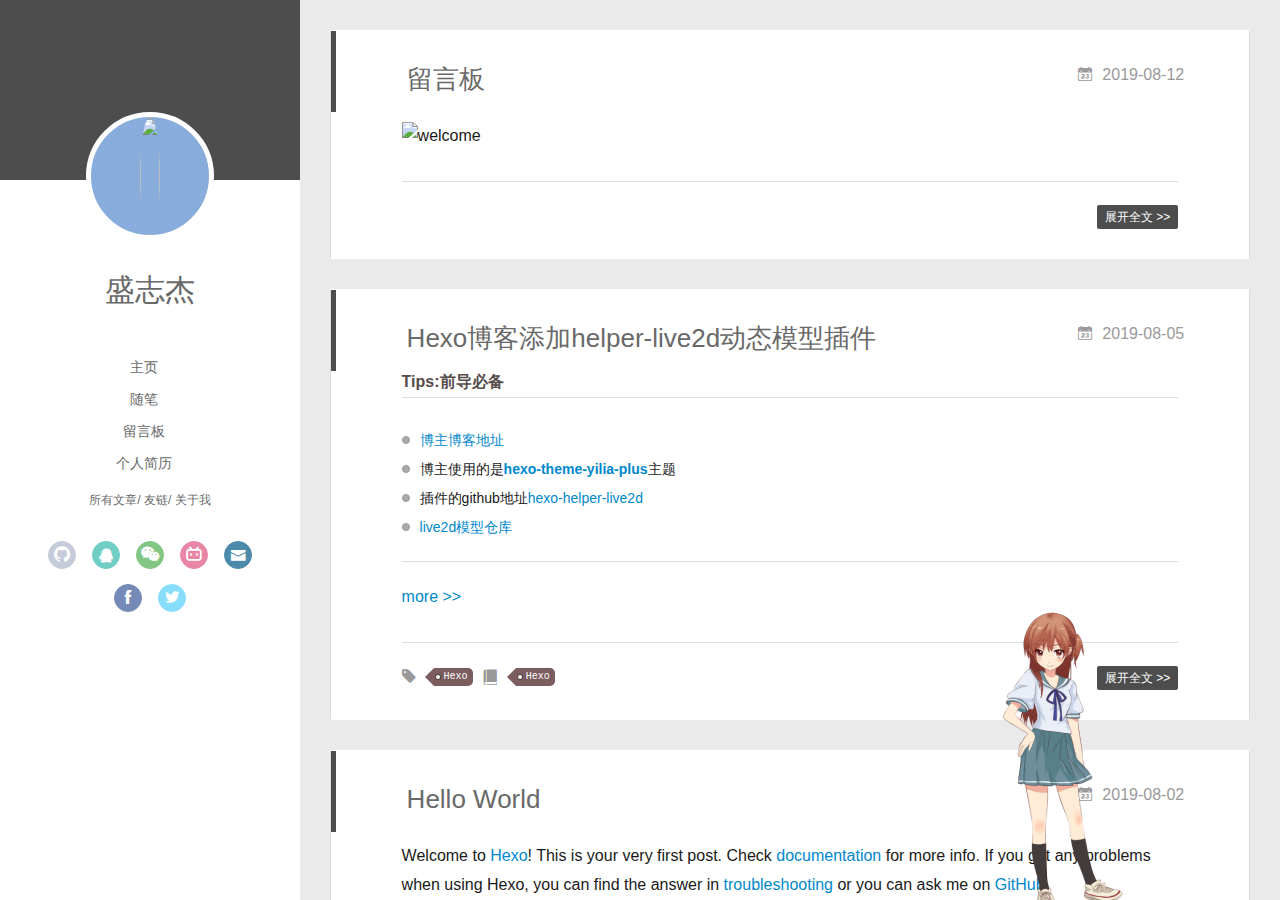
==== commit 3f4e479c: "优化" ====
--- a/index.html
+++ b/index.html
@@ -1,4 +1,4 @@
-<!DOCTYPE html><html><head><meta name="generator" content="Hexo 3.9.0"><meta charset="utf-8"><meta name="renderer" content="webkit"><meta http-equiv="X-UA-Compatible" content="IE=edge"><link rel="dns-prefetch" href="https://shengzhijie.tk"><title>盛志杰的博客</title><meta name="viewport" content="width=device-width,initial-scale=1,maximum-scale=1"><meta name="keywords" content><meta name="keywords" content="盛志杰,博客"><meta property="og:type" content="website"><meta property="og:title" content="盛志杰的博客"><meta property="og:url" content="https://shengzhijie.tk/index.html"><meta property="og:site_name" content="盛志杰的博客"><meta property="og:locale" content="default"><meta name="twitter:card" content="summary"><meta name="twitter:title" content="盛志杰的博客"><link rel="alternative" href="/atom.xml" title="盛志杰的博客" type="application/atom+xml"><link rel="icon" href="/favicon.ico"><link rel="apple-touch-icon" href="/apple-touch-icon-180x180.png"><link rel="stylesheet" type="text/css" href="/./main.f202f3.css"><style type="text/css">#container.show{background:linear-gradient(200deg,#a0cfe4,#e8c37e)}</style><script src="/assets/clicklove.js"></script></head></html><body><div id="container" q-class="show:isCtnShow"><canvas id="anm-canvas" class="anm-canvas"></canvas><div class="left-col" q-class="show:isShow"><div class="overlay" style="background:#4d4d4d"></div><div class="intrude-less"><header id="header" class="inner"> <a href="/" class="profilepic"><img src="https://shengzhijie.gitee.io/images_bed/images/avatar.png" class="js-avatar"></a><hgroup><h1 class="header-author"><a href="/">盛志杰</a></h1></hgroup><nav class="header-menu"><ul><li><a href="/" target="_blank">主页</a></li><li><a href="#" target="_blank">随笔</a></li><li><a href="/2019/08/12/MessageBoard/" target="_blank">留言板</a></li><li><a href="#" target="_blank">个人简历</a></li></ul></nav><nav class="header-smart-menu"> <a q-on="click: openSlider(e, 'innerArchive')" href="javascript:void(0)">所有文章</a> <a q-on="click: openSlider(e, 'friends')" href="javascript:void(0)">友链</a> <a q-on="click: openSlider(e, 'aboutme')" href="javascript:void(0)">关于我</a></nav><nav class="header-nav"><div class="social"><a class="github" target="_blank" href="https://github.com/shengzhijie" title="GitHub"><i class="icon-github"></i></a><a class="qq" target="_blank" href="https://shengzhijie.gitee.io/images_bed/images/qq.jpg" title="QQ"><i class="icon-qq"></i></a><a class="weixin" target="_blank" href="https://shengzhijie.gitee.io/images_bed/images/wechat.jpg" title="微信"><i class="icon-weixin"></i></a><a class="bilibili" target="_blank" href="https://space.bilibili.com/383046596" title="哔哩哔哩"><i class="icon-bilibili"></i></a><a class="mail" target="_blank" href="mailto:1158073764@qq.com" title="mail"><i class="icon-mail"></i></a><a class="facebook" target="_blank" href="https://www.facebook.com/profile.php?id=100011242384406" title="Facebook"><i class="icon-facebook"></i></a><a class="twitter" target="_blank" href="https://twitter.com/eKSrgP2uaeAS5Fj" title="Twitter"><i class="icon-twitter"></i></a></div></nav></header></div></div><div class="mid-col" q-class="show:isShow,hide:isShow|isFalse"><nav id="mobile-nav"><div class="overlay js-overlay" style="background:#4d4d4d"></div><div class="btnctn js-mobile-btnctn"><div class="slider-trigger list" q-on="click: openSlider(e)"><i class="icon icon-sort"></i></div></div><div class="intrude-less"><header id="header" class="inner"><div class="profilepic"> <a href="/"><img src="https://shengzhijie.gitee.io/images_bed/images/avatar.png" class="js-avatar"></a></div><hgroup><h1 class="header-author js-header-author">盛志杰</h1></hgroup><nav class="header-nav"><div class="social"><a class="github" target="_blank" href="https://github.com/shengzhijie" title="GitHub"><i class="icon-github"></i></a><a class="qq" target="_blank" href="https://shengzhijie.gitee.io/images_bed/images/qq.jpg" title="QQ"><i class="icon-qq"></i></a><a class="weixin" target="_blank" href="https://shengzhijie.gitee.io/images_bed/images/wechat.jpg" title="微信"><i class="icon-weixin"></i></a><a class="bilibili" target="_blank" href="https://space.bilibili.com/383046596" title="哔哩哔哩"><i class="icon-bilibili"></i></a><a class="mail" target="_blank" href="mailto:1158073764@qq.com" title="mail"><i class="icon-mail"></i></a><a class="facebook" target="_blank" href="https://www.facebook.com/profile.php?id=100011242384406" title="Facebook"><i class="icon-facebook"></i></a><a class="twitter" target="_blank" href="https://twitter.com/eKSrgP2uaeAS5Fj" title="Twitter"><i class="icon-twitter"></i></a></div></nav><nav class="header-menu js-header-menu"><ul style="width:70%"><li style="width:25%"><a href="/">主页</a></li><li style="width:25%"><a href="#">随笔</a></li><li style="width:25%"><a href="/2019/08/12/MessageBoard/">留言板</a></li><li style="width:25%"><a href="#">个人简历</a></li></ul></nav></header></div><div class="mobile-mask" style="display:none" q-show="isShow"></div></nav><div id="wrapper" class="body-wrap"><div class="menu-l"><div class="canvas-wrap"><canvas data-colors="#eaeaea" data-sectionheight="100" data-contentid="js-content" id="myCanvas1" class="anm-canvas"></canvas></div><div id="js-content" class="content-ll"><article id="post-MessageBoard" class="article article-type-post article-index" itemscope itemprop="blogPost"><div class="article-inner"><header class="article-header"><h1 itemprop="name"> <a class="article-title" href="/2019/08/12/MessageBoard/" target="_blank">留言板</a></h1><a href="/2019/08/12/MessageBoard/" class="archive-article-date"><time datetime="2019-08-12T15:07:01.691Z" itemprop="datePublished"><i class="icon-calendar icon"></i> 2019-08-12</time></a></header><div class="article-entry" itemprop="articleBody"><p><img src="https://shengzhijie.gitee.io/images_bed/images/welcome.jpg" alt="welcome"></p></div><div class="article-info article-info-index"><p class="article-more-link"> <a class="article-more-a" href="/2019/08/12/MessageBoard/">展开全文 >></a></p><div class="clearfix"></div></div></div></article><aside class="wrap-side-operation"><div class="mod-side-operation"><div class="jump-container" id="js-jump-container" style="display:none"><a href="javascript:void(0)" class="mod-side-operation__jump-to-top"><i class="icon-font icon-back"></i></a><div id="js-jump-plan-container" class="jump-plan-container" style="top:-11px"><i class="icon-font icon-plane jump-plane"></i></div></div></div></aside><article id="post-Hexo博客添加helper-live2d动态模型插件" class="article article-type-post article-index" itemscope itemprop="blogPost"><div class="article-inner"><header class="article-header"><h1 itemprop="name"> <a class="article-title" href="/2019/08/05/Hexo博客添加helper-live2d动态模型插件/" target="_blank">Hexo博客添加helper-live2d动态模型插件</a></h1><a href="/2019/08/05/Hexo博客添加helper-live2d动态模型插件/" class="archive-article-date"><time datetime="2019-08-05T14:25:29.000Z" itemprop="datePublished"><i class="icon-calendar icon"></i> 2019-08-05</time></a></header><div class="article-entry" itemprop="articleBody"><h5 id="Tips-前导必备"><a href="#Tips-前导必备" class="headerlink" title="Tips:前导必备"></a>Tips:前导必备</h5><ul><li><a href="https://shengzhijie.tk/">博主博客地址</a></li><li>博主使用的是<strong><a href="https://github.com/JoeyBling/hexo-theme-yilia-plus" target="_blank" rel="noopener">hexo-theme-yilia-plus</a></strong>主题</li><li>插件的github地址<a href="https://github.com/EYHN/hexo-helper-live2d" title="hexo-helper-live2d" target="_blank" rel="noopener">hexo-helper-live2d</a></li><li><a href="https://github.com/xiazeyu/live2d-widget-models" title="live2d模型仓库" target="_blank" rel="noopener">live2d模型仓库</a></li></ul><hr> <a class="article-more-a" href="/2019/08/05/Hexo博客添加helper-live2d动态模型插件/#more">more >></a></div><div class="article-info article-info-index"><div class="article-tag tagcloud"><i class="icon-price-tags icon"></i><ul class="article-tag-list"><li class="article-tag-list-item"> <a href="javascript:void(0)" class="js-tag article-tag-list-link color5">Hexo</a></li></ul></div><div class="article-category tagcloud"><i class="icon-book icon"></i><ul class="article-tag-list"><li class="article-tag-list-item"> <a href="/categories/Hexo//" class="article-tag-list-link color5">Hexo</a></li></ul></div><p class="article-more-link"> <a class="article-more-a" href="/2019/08/05/Hexo博客添加helper-live2d动态模型插件/">展开全文 >></a></p><div class="clearfix"></div></div></div></article><aside class="wrap-side-operation"><div class="mod-side-operation"><div class="jump-container" id="js-jump-container" style="display:none"><a href="javascript:void(0)" class="mod-side-operation__jump-to-top"><i class="icon-font icon-back"></i></a><div id="js-jump-plan-container" class="jump-plan-container" style="top:-11px"><i class="icon-font icon-plane jump-plane"></i></div></div></div></aside><article id="post-hello-world" class="article article-type-post article-index" itemscope itemprop="blogPost"><div class="article-inner"><header class="article-header"><h1 itemprop="name"> <a class="article-title" href="/2019/08/02/hello-world/" target="_blank">Hello World</a></h1><a href="/2019/08/02/hello-world/" class="archive-article-date"><time datetime="2019-08-02T13:56:39.996Z" itemprop="datePublished"><i class="icon-calendar icon"></i> 2019-08-02</time></a></header><div class="article-entry" itemprop="articleBody"><p>Welcome to <a href="https://hexo.io/" target="_blank" rel="noopener">Hexo</a>! This is your very first post. Check <a href="https://hexo.io/docs/" target="_blank" rel="noopener">documentation</a> for more info. If you get any problems when using Hexo, you can find the answer in <a href="https://hexo.io/docs/troubleshooting.html" target="_blank" rel="noopener">troubleshooting</a> or you can ask me on <a href="https://github.com/hexojs/hexo/issues" target="_blank" rel="noopener">GitHub</a>.</p><h2 id="Quick-Start"><a href="#Quick-Start" class="headerlink" title="Quick Start"></a>Quick Start</h2><h3 id="Create-a-new-post"><a href="#Create-a-new-post" class="headerlink" title="Create a new post"></a>Create a new post</h3><figure class="highlight bash"><table><tr><td class="gutter"><pre><span class="line">1</span><br></pre></td><td class="code"><pre><span class="line">$ hexo new <span class="string">"My New Post"</span></span><br></pre></td></tr></table></figure><p>More info: <a href="https://hexo.io/docs/writing.html" target="_blank" rel="noopener">Writing</a></p><h3 id="Run-server"><a href="#Run-server" class="headerlink" title="Run server"></a>Run server</h3><figure class="highlight bash"><table><tr><td class="gutter"><pre><span class="line">1</span><br></pre></td><td class="code"><pre><span class="line">$ hexo server</span><br></pre></td></tr></table></figure><p>More info: <a href="https://hexo.io/docs/server.html" target="_blank" rel="noopener">Server</a></p><h3 id="Generate-static-files"><a href="#Generate-static-files" class="headerlink" title="Generate static files"></a>Generate static files</h3><figure class="highlight bash"><table><tr><td class="gutter"><pre><span class="line">1</span><br></pre></td><td class="code"><pre><span class="line">$ hexo generate</span><br></pre></td></tr></table></figure><p>More info: <a href="https://hexo.io/docs/generating.html" target="_blank" rel="noopener">Generating</a></p><h3 id="Deploy-to-remote-sites"><a href="#Deploy-to-remote-sites" class="headerlink" title="Deploy to remote sites"></a>Deploy to remote sites</h3><figure class="highlight bash"><table><tr><td class="gutter"><pre><span class="line">1</span><br></pre></td><td class="code"><pre><span class="line">$ hexo deploy</span><br></pre></td></tr></table></figure><p>More info: <a href="https://hexo.io/docs/deployment.html" target="_blank" rel="noopener">Deployment</a></p></div><div class="article-info article-info-index"><p class="article-more-link"> <a class="article-more-a" href="/2019/08/02/hello-world/">展开全文 >></a></p><div class="clearfix"></div></div></div></article><aside class="wrap-side-operation"><div class="mod-side-operation"><div class="jump-container" id="js-jump-container" style="display:none"><a href="javascript:void(0)" class="mod-side-operation__jump-to-top"><i class="icon-font icon-back"></i></a><div id="js-jump-plan-container" class="jump-plan-container" style="top:-11px"><i class="icon-font icon-plane jump-plane"></i></div></div></div></aside></div></div></div><footer id="footer"><div class="outer"><div id="footer-info"><div class="footer-left"> &copy; 2019 盛志杰</div><div class="footer-right"> GitHub:<a href="https://github.com/JoeyBling/hexo-theme-yilia-plus" target="_blank">hexo-theme-yilia-plus</a> by Litten</div></div></div><script src="/assets/busuanzi.pure.js"></script> <span id="busuanzi_container_site_pv" style="display:none">本站总访问量<span id="busuanzi_value_site_pv"></span>次 <span class="post-meta-divider">|</span></span> <span id="busuanzi_container_site_uv" style="display:none">本站访客数<span id="busuanzi_value_site_uv"></span>人</span></footer></div><script>var yiliaConfig={mathjax:!1,isHome:!0,isPost:!1,isArchive:!1,isTag:!1,isCategory:!1,open_in_new:!0,toc_hide_index:!0,root:"/",innerArchive:!0,showTags:!1}</script><script>!function(r){function e(t){if(i[t])return i[t].exports;var n=i[t]={exports:{},id:t,loaded:!1};return r[t].call(n.exports,n,n.exports,e),n.loaded=!0,n.exports}var i={};e.m=r,e.c=i,e.p="./",e(0)}([function(t,n,r){r(208),t.exports=r(205)},function(t,n,r){var d=r(3),y=r(46),g=r(26),b=r(27),x=r(47),m="prototype",S=function(t,n,r){var e,i,o,u,c=t&S.F,f=t&S.G,a=t&S.S,s=t&S.P,l=t&S.B,h=f?d:a?d[n]||(d[n]={}):(d[n]||{})[m],v=f?y:y[n]||(y[n]={}),p=v[m]||(v[m]={});for(e in f&&(r=n),r)o=((i=!c&&h&&void 0!==h[e])?h:r)[e],u=l&&i?x(o,d):s&&"function"==typeof o?x(Function.call,o):o,h&&b(h,e,o,t&S.U),v[e]!=o&&g(v,e,u),s&&p[e]!=o&&(p[e]=o)};d.core=y,S.F=1,S.G=2,S.S=4,S.P=8,S.B=16,S.W=32,S.U=64,S.R=128,t.exports=S},function(t,n,r){var e=r(5);t.exports=function(t){if(!e(t))throw TypeError(t+" is not an object!");return t}},function(t,n){var r=t.exports="undefined"!=typeof window&&window.Math==Math?window:"undefined"!=typeof self&&self.Math==Math?self:Function("return this")();"number"==typeof __g&&(__g=r)},function(t,n){t.exports=function(t){try{return!!t()}catch(t){return!0}}},function(t,n){t.exports=function(t){return"object"==typeof t?null!==t:"function"==typeof t}},function(t,n){var r=t.exports="undefined"!=typeof window&&window.Math==Math?window:"undefined"!=typeof self&&self.Math==Math?self:Function("return this")();"number"==typeof __g&&(__g=r)},function(t,n,r){var e=r(118)("wks"),i=r(79),o=r(3).Symbol,u="function"==typeof o;(t.exports=function(t){return e[t]||(e[t]=u&&o[t]||(u?o:i)("Symbol."+t))}).store=e},function(t,n,r){var e=r(49),i=Math.min;t.exports=function(t){return 0<t?i(e(t),9007199254740991):0}},function(t,n){var r={}.hasOwnProperty;t.exports=function(t,n){return r.call(t,n)}},function(t,n,r){t.exports=!r(4)(function(){return 7!=Object.defineProperty({},"a",{get:function(){return 7}}).a})},function(t,n,r){var e=r(2),i=r(174),o=r(53),u=Object.defineProperty;n.f=r(10)?Object.defineProperty:function(t,n,r){if(e(t),n=o(n,!0),e(r),i)try{return u(t,n,r)}catch(t){}if("get"in r||"set"in r)throw TypeError("Accessors not supported!");return"value"in r&&(t[n]=r.value),t}},function(t,n,r){t.exports=!r(20)(function(){return 7!=Object.defineProperty({},"a",{get:function(){return 7}}).a})},function(t,n,r){var e=r(14),i=r(24);t.exports=r(12)?function(t,n,r){return e.f(t,n,i(1,r))}:function(t,n,r){return t[n]=r,t}},function(t,n,r){var e=r(22),i=r(60),o=r(42),u=Object.defineProperty;n.f=r(12)?Object.defineProperty:function(t,n,r){if(e(t),n=o(n,!0),e(r),i)try{return u(t,n,r)}catch(t){}if("get"in r||"set"in r)throw TypeError("Accessors not supported!");return"value"in r&&(t[n]=r.value),t}},function(t,n,r){var e=r(96),i=r(34);t.exports=function(t){return e(i(t))}},function(t,n,r){var e=r(40)("wks"),i=r(25),o=r(6).Symbol,u="function"==typeof o;(t.exports=function(t){return e[t]||(e[t]=u&&o[t]||(u?o:i)("Symbol."+t))}).store=e},function(t,n,r){var e=r(51);t.exports=function(t){return Object(e(t))}},function(t,n){t.exports=function(t){return"object"==typeof t?null!==t:"function"==typeof t}},function(t,n){var r=t.exports={version:"2.6.9"};"number"==typeof __e&&(__e=r)},function(t,n){t.exports=function(t){try{return!!t()}catch(t){return!0}}},function(t,n){t.exports=function(t){if("function"!=typeof t)throw TypeError(t+" is not a function!");return t}},function(t,n,r){var e=r(18);t.exports=function(t){if(!e(t))throw TypeError(t+" is not an object!");return t}},function(t,n){t.exports=!0},function(t,n){t.exports=function(t,n){return{enumerable:!(1&t),configurable:!(2&t),writable:!(4&t),value:n}}},function(t,n){var r=0,e=Math.random();t.exports=function(t){return"Symbol(".concat(void 0===t?"":t,")_",(++r+e).toString(36))}},function(t,n,r){var e=r(11),i=r(75);t.exports=r(10)?function(t,n,r){return e.f(t,n,i(1,r))}:function(t,n,r){return t[n]=r,t}},function(t,n,r){var o=r(3),u=r(26),c=r(30),f=r(79)("src"),e=r(219),i="toString",a=(""+e).split(i);r(46).inspectSource=function(t){return e.call(t)},(t.exports=function(t,n,r,e){var i="function"==typeof r;i&&(c(r,"name")||u(r,"name",n)),t[n]!==r&&(i&&(c(r,f)||u(r,f,t[n]?""+t[n]:a.join(String(n)))),t===o?t[n]=r:e?t[n]?t[n]=r:u(t,n,r):(delete t[n],u(t,n,r)))})(Function.prototype,i,function(){return"function"==typeof this&&this[f]||e.call(this)})},function(t,n,r){var e=r(1),i=r(4),u=r(51),c=/"/g,o=function(t,n,r,e){var i=String(u(t)),o="<"+n;return""!==r&&(o+=" "+r+'="'+String(e).replace(c,"&quot;")+'"'),o+">"+i+"</"+n+">"};t.exports=function(n,t){var r={};r[n]=t(o),e(e.P+e.F*i(function(){var t=""[n]('"');return t!==t.toLowerCase()||3<t.split('"').length}),"String",r)}},function(t,n,r){var e=r(65),i=r(35);t.exports=Object.keys||function(t){return e(t,i)}},function(t,n){var r={}.hasOwnProperty;t.exports=function(t,n){return r.call(t,n)}},function(t,n,r){var e=r(117),i=r(75),o=r(33),u=r(53),c=r(30),f=r(174),a=Object.getOwnPropertyDescriptor;n.f=r(10)?a:function(t,n){if(t=o(t),n=u(n,!0),f)try{return a(t,n)}catch(t){}if(c(t,n))return i(!e.f.call(t,n),t[n])}},function(t,n,r){var e=r(30),i=r(17),o=r(154)("IE_PROTO"),u=Object.prototype;t.exports=Object.getPrototypeOf||function(t){return t=i(t),e(t,o)?t[o]:"function"==typeof t.constructor&&t instanceof t.constructor?t.constructor.prototype:t instanceof Object?u:null}},function(t,n,r){var e=r(116),i=r(51);t.exports=function(t){return e(i(t))}},function(t,n){t.exports=function(t){if(null==t)throw TypeError("Can't call method on  "+t);return t}},function(t,n){t.exports="constructor,hasOwnProperty,isPrototypeOf,propertyIsEnumerable,toLocaleString,toString,valueOf".split(",")},function(t,n){t.exports={}},function(t,n){n.f={}.propertyIsEnumerable},function(t,n,r){var e=r(14).f,i=r(9),o=r(16)("toStringTag");t.exports=function(t,n,r){t&&!i(t=r?t:t.prototype,o)&&e(t,o,{configurable:!0,value:n})}},function(t,n,r){var e=r(40)("keys"),i=r(25);t.exports=function(t){return e[t]||(e[t]=i(t))}},function(t,n,r){var e=r(19),i=r(6),o="__core-js_shared__",u=i[o]||(i[o]={});(t.exports=function(t,n){return u[t]||(u[t]=void 0!==n?n:{})})("versions",[]).push({version:e.version,mode:r(23)?"pure":"global",copyright:"© 2019 Denis Pushkarev (zloirock.ru)"})},function(t,n){var r=Math.ceil,e=Math.floor;t.exports=function(t){return isNaN(t=+t)?0:(0<t?e:r)(t)}},function(t,n,r){var i=r(18);t.exports=function(t,n){if(!i(t))return t;var r,e;if(n&&"function"==typeof(r=t.toString)&&!i(e=r.call(t)))return e;if("function"==typeof(r=t.valueOf)&&!i(e=r.call(t)))return e;if(!n&&"function"==typeof(r=t.toString)&&!i(e=r.call(t)))return e;throw TypeError("Can't convert object to primitive value")}},function(t,n,r){var e=r(6),i=r(19),o=r(23),u=r(44),c=r(14).f;t.exports=function(t){var n=i.Symbol||(i.Symbol=o?{}:e.Symbol||{});"_"==t.charAt(0)||t in n||c(n,t,{value:u.f(t)})}},function(t,n,r){n.f=r(16)},function(t,n){var r={}.toString;t.exports=function(t){return r.call(t).slice(8,-1)}},function(t,n){var r=t.exports={version:"2.6.9"};"number"==typeof __e&&(__e=r)},function(t,n,r){var o=r(21);t.exports=function(e,i,t){if(o(e),void 0===i)return e;switch(t){case 1:return function(t){return e.call(i,t)};case 2:return function(t,n){return e.call(i,t,n)};case 3:return function(t,n,r){return e.call(i,t,n,r)}}return function(){return e.apply(i,arguments)}}},function(t,n,r){"use strict";var e=r(4);t.exports=function(t,n){return!!t&&e(function(){n?t.call(null,function(){},1):t.call(null)})}},function(t,n){var r=Math.ceil,e=Math.floor;t.exports=function(t){return isNaN(t=+t)?0:(0<t?e:r)(t)}},function(t,n,r){var x=r(47),m=r(116),S=r(17),w=r(8),e=r(138);t.exports=function(l,t){var h=1==l,v=2==l,p=3==l,d=4==l,y=6==l,g=5==l||y,b=t||e;return function(t,n,r){for(var e,i,o=S(t),u=m(o),c=x(n,r,3),f=w(u.length),a=0,s=h?b(t,f):v?b(t,0):void 0;a<f;a++)if((g||a in u)&&(i=c(e=u[a],a,o),l))if(h)s[a]=i;else if(i)switch(l){case 3:return!0;case 5:return e;case 6:return a;case 2:s.push(e)}else if(d)return!1;return y?-1:p||d?d:s}}},function(t,n){t.exports=function(t){if(null==t)throw TypeError("Can't call method on  "+t);return t}},function(t,n,r){var i=r(1),o=r(46),u=r(4);t.exports=function(t,n){var r=(o.Object||{})[t]||Object[t],e={};e[t]=n(r),i(i.S+i.F*u(function(){r(1)}),"Object",e)}},function(t,n,r){var i=r(5);t.exports=function(t,n){if(!i(t))return t;var r,e;if(n&&"function"==typeof(r=t.toString)&&!i(e=r.call(t)))return e;if("function"==typeof(r=t.valueOf)&&!i(e=r.call(t)))return e;if(!n&&"function"==typeof(r=t.toString)&&!i(e=r.call(t)))return e;throw TypeError("Can't convert object to primitive value")}},function(t,n,r){var d=r(6),y=r(19),g=r(93),b=r(13),x=r(9),m="prototype",S=function(t,n,r){var e,i,o,u=t&S.F,c=t&S.G,f=t&S.S,a=t&S.P,s=t&S.B,l=t&S.W,h=c?y:y[n]||(y[n]={}),v=h[m],p=c?d:f?d[n]:(d[n]||{})[m];for(e in c&&(r=n),r)(i=!u&&p&&void 0!==p[e])&&x(h,e)||(o=i?p[e]:r[e],h[e]=c&&"function"!=typeof p[e]?r[e]:s&&i?g(o,d):l&&p[e]==o?function(e){var t=function(t,n,r){if(this instanceof e){switch(arguments.length){case 0:return new e;case 1:return new e(t);case 2:return new e(t,n)}return new e(t,n,r)}return e.apply(this,arguments)};return t[m]=e[m],t}(o):a&&"function"==typeof o?g(Function.call,o):o,a&&((h.virtual||(h.virtual={}))[e]=o,t&S.R&&v&&!v[e]&&b(v,e,o)))};S.F=1,S.G=2,S.S=4,S.P=8,S.B=16,S.W=32,S.U=64,S.R=128,t.exports=S},function(t,n,r){var e=r(34);t.exports=function(t){return Object(e(t))}},function(t,n,r){var o=r(196),e=r(1),i=r(118)("metadata"),u=i.store||(i.store=new(r(200))),c=function(t,n,r){var e=u.get(t);if(!e){if(!r)return;u.set(t,e=new o)}var i=e.get(n);if(!i){if(!r)return;e.set(n,i=new o)}return i};t.exports={store:u,map:c,has:function(t,n,r){var e=c(n,r,!1);return void 0!==e&&e.has(t)},get:function(t,n,r){var e=c(n,r,!1);return void 0===e?void 0:e.get(t)},set:function(t,n,r,e){c(r,e,!0).set(t,n)},keys:function(t,n){var r=c(t,n,!1),e=[];return r&&r.forEach(function(t,n){e.push(n)}),e},key:function(t){return void 0===t||"symbol"==typeof t?t:String(t)},exp:function(t){e(e.S,"Reflect",t)}}},function(t,n,r){"use strict";if(r(10)){var g=r(68),b=r(3),x=r(4),m=r(1),S=r(132),e=r(159),h=r(47),w=r(70),i=r(75),_=r(26),o=r(76),u=r(49),O=r(8),E=r(194),c=r(78),f=r(53),a=r(30),M=r(81),P=r(5),v=r(17),p=r(145),j=r(72),F=r(32),A=r(73).f,d=r(161),s=r(79),l=r(7),y=r(50),I=r(120),L=r(119),N=r(162),T=r(82),k=r(125),R=r(77),C=r(137),D=r(166),G=r(11),W=r(31),U=G.f,V=W.f,B=b.RangeError,q=b.TypeError,z=b.Uint8Array,H="ArrayBuffer",K="Shared"+H,J="BYTES_PER_ELEMENT",$="prototype",Y=Array[$],X=e.ArrayBuffer,Q=e.DataView,Z=y(0),tt=y(2),nt=y(3),rt=y(4),et=y(5),it=y(6),ot=I(!0),ut=I(!1),ct=N.values,ft=N.keys,at=N.entries,st=Y.lastIndexOf,lt=Y.reduce,ht=Y.reduceRight,vt=Y.join,pt=Y.sort,dt=Y.slice,yt=Y.toString,gt=Y.toLocaleString,bt=l("iterator"),xt=l("toStringTag"),mt=s("typed_constructor"),St=s("def_constructor"),wt=S.CONSTR,_t=S.TYPED,Ot=S.VIEW,Et="Wrong length!",Mt=y(1,function(t,n){return It(L(t,t[St]),n)}),Pt=x(function(){return 1===new z(new Uint16Array([1]).buffer)[0]}),jt=!!z&&!!z[$].set&&x(function(){new z(1).set({})}),Ft=function(t,n){var r=u(t);if(r<0||r%n)throw B("Wrong offset!");return r},At=function(t){if(P(t)&&_t in t)return t;throw q(t+" is not a typed array!")},It=function(t,n){if(!(P(t)&&mt in t))throw q("It is not a typed array constructor!");return new t(n)},Lt=function(t,n){return Nt(L(t,t[St]),n)},Nt=function(t,n){for(var r=0,e=n.length,i=It(t,e);r<e;)i[r]=n[r++];return i},Tt=function(t,n,r){U(t,n,{get:function(){return this._d[r]}})},kt=function(t){var n,r,e,i,o,u,c=v(t),f=arguments.length,a=1<f?arguments[1]:void 0,s=void 0!==a,l=d(c);if(null!=l&&!p(l)){for(u=l.call(c),e=[],n=0;!(o=u.next()).done;n++)e.push(o.value);c=e}for(s&&2<f&&(a=h(a,arguments[2],2)),n=0,r=O(c.length),i=It(this,r);n<r;n++)i[n]=s?a(c[n],n):c[n];return i},Rt=function(){for(var t=0,n=arguments.length,r=It(this,n);t<n;)r[t]=arguments[t++];return r},Ct=!!z&&x(function(){gt.call(new z(1))}),Dt=function(){return gt.apply(Ct?dt.call(At(this)):At(this),arguments)},Gt={copyWithin:function(t,n){return D.call(At(this),t,n,2<arguments.length?arguments[2]:void 0)},every:function(t){return rt(At(this),t,1<arguments.length?arguments[1]:void 0)},fill:function(t){return C.apply(At(this),arguments)},filter:function(t){return Lt(this,tt(At(this),t,1<arguments.length?arguments[1]:void 0))},find:function(t){return et(At(this),t,1<arguments.length?arguments[1]:void 0)},findIndex:function(t){return it(At(this),t,1<arguments.length?arguments[1]:void 0)},forEach:function(t){Z(At(this),t,1<arguments.length?arguments[1]:void 0)},indexOf:function(t){return ut(At(this),t,1<arguments.length?arguments[1]:void 0)},includes:function(t){return ot(At(this),t,1<arguments.length?arguments[1]:void 0)},join:function(t){return vt.apply(At(this),arguments)},lastIndexOf:function(t){return st.apply(At(this),arguments)},map:function(t){return Mt(At(this),t,1<arguments.length?arguments[1]:void 0)},reduce:function(t){return lt.apply(At(this),arguments)},reduceRight:function(t){return ht.apply(At(this),arguments)},reverse:function(){for(var t,n=this,r=At(n).length,e=Math.floor(r/2),i=0;i<e;)t=n[i],n[i++]=n[--r],n[r]=t;return n},some:function(t){return nt(At(this),t,1<arguments.length?arguments[1]:void 0)},sort:function(t){return pt.call(At(this),t)},subarray:function(t,n){var r=At(this),e=r.length,i=c(t,e);return new(L(r,r[St]))(r.buffer,r.byteOffset+i*r.BYTES_PER_ELEMENT,O((void 0===n?e:c(n,e))-i))}},Wt=function(t,n){return Lt(this,dt.call(At(this),t,n))},Ut=function(t){At(this);var n=Ft(arguments[1],1),r=this.length,e=v(t),i=O(e.length),o=0;if(r<i+n)throw B(Et);for(;o<i;)this[n+o]=e[o++]},Vt={entries:function(){return at.call(At(this))},keys:function(){return ft.call(At(this))},values:function(){return ct.call(At(this))}},Bt=function(t,n){return P(t)&&t[_t]&&"symbol"!=typeof n&&n in t&&String(+n)==String(n)},qt=function(t,n){return Bt(t,n=f(n,!0))?i(2,t[n]):V(t,n)},zt=function(t,n,r){return!(Bt(t,n=f(n,!0))&&P(r)&&a(r,"value"))||a(r,"get")||a(r,"set")||r.configurable||a(r,"writable")&&!r.writable||a(r,"enumerable")&&!r.enumerable?U(t,n,r):(t[n]=r.value,t)};wt||(W.f=qt,G.f=zt),m(m.S+m.F*!wt,"Object",{getOwnPropertyDescriptor:qt,defineProperty:zt}),x(function(){yt.call({})})&&(yt=gt=function(){return vt.call(this)});var Ht=o({},Gt);o(Ht,Vt),_(Ht,bt,Vt.values),o(Ht,{slice:Wt,set:Ut,constructor:function(){},toString:yt,toLocaleString:Dt}),Tt(Ht,"buffer","b"),Tt(Ht,"byteOffset","o"),Tt(Ht,"byteLength","l"),Tt(Ht,"length","e"),U(Ht,xt,{get:function(){return this[_t]}}),t.exports=function(t,l,n,o){var h=t+((o=!!o)?"Clamped":"")+"Array",r="get"+t,u="set"+t,v=b[h],c=v||{},e=v&&F(v),i=!v||!S.ABV,f={},a=v&&v[$],p=function(t,i){U(t,i,{get:function(){return t=i,(n=this._d).v[r](t*l+n.o,Pt);var t,n},set:function(t){return n=i,r=t,e=this._d,o&&(r=(r=Math.round(r))<0?0:255<r?255:255&r),void e.v[u](n*l+e.o,r,Pt);var n,r,e},enumerable:!0})};i?(v=n(function(t,n,r,e){w(t,v,h,"_d");var i,o,u,c,f=0,a=0;if(P(n)){if(!(n instanceof X||(c=M(n))==H||c==K))return _t in n?Nt(v,n):kt.call(v,n);i=n,a=Ft(r,l);var s=n.byteLength;if(void 0===e){if(s%l)throw B(Et);if((o=s-a)<0)throw B(Et)}else if(s<(o=O(e)*l)+a)throw B(Et);u=o/l}else u=E(n),i=new X(o=u*l);for(_(t,"_d",{b:i,o:a,l:o,e:u,v:new Q(i)});f<u;)p(t,f++)}),a=v[$]=j(Ht),_(a,"constructor",v)):x(function(){v(1)})&&x(function(){new v(-1)})&&k(function(t){new v,new v(null),new v(1.5),new v(t)},!0)||(v=n(function(t,n,r,e){var i;return w(t,v,h),P(n)?n instanceof X||(i=M(n))==H||i==K?void 0!==e?new c(n,Ft(r,l),e):void 0!==r?new c(n,Ft(r,l)):new c(n):_t in n?Nt(v,n):kt.call(v,n):new c(E(n))}),Z(e!==Function.prototype?A(c).concat(A(e)):A(c),function(t){t in v||_(v,t,c[t])}),v[$]=a,g||(a.constructor=v));var s=a[bt],d=!!s&&("values"==s.name||null==s.name),y=Vt.values;_(v,mt,!0),_(a,_t,h),_(a,Ot,!0),_(a,St,v),(o?new v(1)[xt]==h:xt in a)||U(a,xt,{get:function(){return h}}),f[h]=v,m(m.G+m.W+m.F*(v!=c),f),m(m.S,h,{BYTES_PER_ELEMENT:l}),m(m.S+m.F*x(function(){c.of.call(v,1)}),h,{from:kt,of:Rt}),J in a||_(a,J,l),m(m.P,h,Gt),R(h),m(m.P+m.F*jt,h,{set:Ut}),m(m.P+m.F*!d,h,Vt),g||a.toString==yt||(a.toString=yt),m(m.P+m.F*x(function(){new v(1).slice()}),h,{slice:Wt}),m(m.P+m.F*(x(function(){return[1,2].toLocaleString()!=new v([1,2]).toLocaleString()})||!x(function(){a.toLocaleString.call([1,2])})),h,{toLocaleString:Dt}),T[h]=d?s:y,g||d||_(a,bt,y)}}else t.exports=function(){}},function(t,n){var r={}.toString;t.exports=function(t){return r.call(t).slice(8,-1)}},function(t,n,r){var e=r(18),i=r(6).document,o=e(i)&&e(i.createElement);t.exports=function(t){return o?i.createElement(t):{}}},function(t,n,r){t.exports=!r(12)&&!r(20)(function(){return 7!=Object.defineProperty(r(59)("div"),"a",{get:function(){return 7}}).a})},function(t,n,r){"use strict";var x=r(23),m=r(54),S=r(66),w=r(13),_=r(36),O=r(98),E=r(38),M=r(104),P=r(16)("iterator"),j=!([].keys&&"next"in[].keys()),F="values",A=function(){return this};t.exports=function(t,n,r,e,i,o,u){O(r,n,e);var c,f,a,s=function(t){if(!j&&t in p)return p[t];switch(t){case"keys":case F:return function(){return new r(this,t)}}return function(){return new r(this,t)}},l=n+" Iterator",h=i==F,v=!1,p=t.prototype,d=p[P]||p["@@iterator"]||i&&p[i],y=d||s(i),g=i?h?s("entries"):y:void 0,b="Array"==n&&p.entries||d;if(b&&(a=M(b.call(new t)))!==Object.prototype&&a.next&&(E(a,l,!0),x||"function"==typeof a[P]||w(a,P,A)),h&&d&&d.name!==F&&(v=!0,y=function(){return d.call(this)}),x&&!u||!j&&!v&&p[P]||w(p,P,y),_[n]=y,_[l]=A,i)if(c={values:h?y:s(F),keys:o?y:s("keys"),entries:g},u)for(f in c)f in p||S(p,f,c[f]);else m(m.P+m.F*(j||v),n,c);return c}},function(t,n,e){var i=e(22),o=e(101),u=e(35),c=e(39)("IE_PROTO"),f=function(){},a="prototype",s=function(){var t,n=e(59)("iframe"),r=u.length;for(n.style.display="none",e(95).appendChild(n),n.src="javascript:",(t=n.contentWindow.document).open(),t.write("<script>document.F=Object<\/script>"),t.close(),s=t.F;r--;)delete s[a][u[r]];return s()};t.exports=Object.create||function(t,n){var r;return null!==t?(f[a]=i(t),r=new f,f[a]=null,r[c]=t):r=s(),void 0===n?r:o(r,n)}},function(t,n,r){var e=r(65),i=r(35).concat("length","prototype");n.f=Object.getOwnPropertyNames||function(t){return e(t,i)}},function(t,n){n.f=Object.getOwnPropertySymbols},function(t,n,r){var u=r(9),c=r(15),f=r(92)(!1),a=r(39)("IE_PROTO");t.exports=function(t,n){var r,e=c(t),i=0,o=[];for(r in e)r!=a&&u(e,r)&&o.push(r);for(;n.length>i;)u(e,r=n[i++])&&(~f(o,r)||o.push(r));return o}},function(t,n,r){t.exports=r(13)},function(t,n,r){var e=r(7)("unscopables"),i=Array.prototype;null==i[e]&&r(26)(i,e,{}),t.exports=function(t){i[e][t]=!0}},function(t,n){t.exports=!1},function(t,n,r){var e=r(79)("meta"),i=r(5),o=r(30),u=r(11).f,c=0,f=Object.isExtensible||function(){return!0},a=!r(4)(function(){return f(Object.preventExtensions({}))}),s=function(t){u(t,e,{value:{i:"O"+ ++c,w:{}}})},l=t.exports={KEY:e,NEED:!1,fastKey:function(t,n){if(!i(t))return"symbol"==typeof t?t:("string"==typeof t?"S":"P")+t;if(!o(t,e)){if(!f(t))return"F";if(!n)return"E";s(t)}return t[e].i},getWeak:function(t,n){if(!o(t,e)){if(!f(t))return!0;if(!n)return!1;s(t)}return t[e].w},onFreeze:function(t){return a&&l.NEED&&f(t)&&!o(t,e)&&s(t),t}}},function(t,n){t.exports=function(t,n,r,e){if(!(t instanceof n)||void 0!==e&&e in t)throw TypeError(r+": incorrect invocation!");return t}},function(t,n,r){var h=r(47),v=r(177),p=r(145),d=r(2),y=r(8),g=r(161),b={},x={};(n=t.exports=function(t,n,r,e,i){var o,u,c,f,a=i?function(){return t}:g(t),s=h(r,e,n?2:1),l=0;if("function"!=typeof a)throw TypeError(t+" is not iterable!");if(p(a)){for(o=y(t.length);l<o;l++)if((f=n?s(d(u=t[l])[0],u[1]):s(t[l]))===b||f===x)return f}else for(c=a.call(t);!(u=c.next()).done;)if((f=v(c,s,u.value,n))===b||f===x)return f}).BREAK=b,n.RETURN=x},function(t,n,e){var i=e(2),o=e(183),u=e(141),c=e(154)("IE_PROTO"),f=function(){},a="prototype",s=function(){var t,n=e(140)("iframe"),r=u.length;for(n.style.display="none",e(143).appendChild(n),n.src="javascript:",(t=n.contentWindow.document).open(),t.write("<script>document.F=Object<\/script>"),t.close(),s=t.F;r--;)delete s[a][u[r]];return s()};t.exports=Object.create||function(t,n){var r;return null!==t?(f[a]=i(t),r=new f,f[a]=null,r[c]=t):r=s(),void 0===n?r:o(r,n)}},function(t,n,r){var e=r(185),i=r(141).concat("length","prototype");n.f=Object.getOwnPropertyNames||function(t){return e(t,i)}},function(t,n,r){var e=r(185),i=r(141);t.exports=Object.keys||function(t){return e(t,i)}},function(t,n){t.exports=function(t,n){return{enumerable:!(1&t),configurable:!(2&t),writable:!(4&t),value:n}}},function(t,n,r){var i=r(27);t.exports=function(t,n,r){for(var e in n)i(t,e,n[e],r);return t}},function(t,n,r){"use strict";var e=r(3),i=r(11),o=r(10),u=r(7)("species");t.exports=function(t){var n=e[t];o&&n&&!n[u]&&i.f(n,u,{configurable:!0,get:function(){return this}})}},function(t,n,r){var e=r(49),i=Math.max,o=Math.min;t.exports=function(t,n){return(t=e(t))<0?i(t+n,0):o(t,n)}},function(t,n){var r=0,e=Math.random();t.exports=function(t){return"Symbol(".concat(void 0===t?"":t,")_",(++r+e).toString(36))}},function(t,n,r){var e=r(5);t.exports=function(t,n){if(!e(t)||t._t!==n)throw TypeError("Incompatible receiver, "+n+" required!");return t}},function(t,n,r){var i=r(45),o=r(7)("toStringTag"),u="Arguments"==i(function(){return arguments}());t.exports=function(t){var n,r,e;return void 0===t?"Undefined":null===t?"Null":"string"==typeof(r=function(t,n){try{return t[n]}catch(t){}}(n=Object(t),o))?r:u?i(n):"Object"==(e=i(n))&&"function"==typeof n.callee?"Arguments":e}},function(t,n){t.exports={}},function(t,n,r){var e=r(11).f,i=r(30),o=r(7)("toStringTag");t.exports=function(t,n,r){t&&!i(t=r?t:t.prototype,o)&&e(t,o,{configurable:!0,value:n})}},function(t,n,r){var u=r(1),e=r(51),c=r(4),f=r(157),i="["+f+"]",o=RegExp("^"+i+i+"*"),a=RegExp(i+i+"*$"),s=function(t,n,r){var e={},i=c(function(){return!!f[t]()||"​+<!DOCTYPE html><html><head><meta name="generator" content="Hexo 3.9.0"><meta charset="utf-8"><meta name="renderer" content="webkit"><meta http-equiv="X-UA-Compatible" content="IE=edge"><link rel="dns-prefetch" href="https://shengzhijie.tk"><title>盛志杰的博客</title><meta name="viewport" content="width=device-width,initial-scale=1,maximum-scale=1"><meta name="keywords" content><meta name="keywords" content="盛志杰,博客"><meta property="og:type" content="website"><meta property="og:title" content="盛志杰的博客"><meta property="og:url" content="https://shengzhijie.tk/index.html"><meta property="og:site_name" content="盛志杰的博客"><meta property="og:locale" content="default"><meta name="twitter:card" content="summary"><meta name="twitter:title" content="盛志杰的博客"><link rel="alternative" href="/atom.xml" title="盛志杰的博客" type="application/atom+xml"><link rel="icon" href="/favicon.ico"><link rel="apple-touch-icon" href="/apple-touch-icon-180x180.png"><link rel="stylesheet" type="text/css" href="/./main.f202f3.css"><style type="text/css">#container.show{background:linear-gradient(200deg,#a0cfe4,#e8c37e)}</style><script src="/assets/clicklove.js"></script></head></html><body><div id="container" q-class="show:isCtnShow"><canvas id="anm-canvas" class="anm-canvas"></canvas><div class="left-col" q-class="show:isShow"><div class="overlay" style="background:#4d4d4d"></div><div class="intrude-less"><header id="header" class="inner"> <a href="/" class="profilepic"><img src="https://shengzhijie.gitee.io/images_bed/images/avatar.png" class="js-avatar"></a><hgroup><h1 class="header-author"><a href="/">盛志杰</a></h1></hgroup><nav class="header-menu"><ul><li><a href="/" target="_blank">主页</a></li><li><a href="#" target="_blank">随笔</a></li><li><a href="/2019/08/12/MessageBoard/" target="_blank">留言板</a></li><li><a href="https://shengzhijie.gitee.io/myresume" target="_blank">个人简历</a></li></ul></nav><nav class="header-smart-menu"> <a q-on="click: openSlider(e, 'innerArchive')" href="javascript:void(0)">所有文章</a> <a q-on="click: openSlider(e, 'friends')" href="javascript:void(0)">友链</a> <a q-on="click: openSlider(e, 'aboutme')" href="javascript:void(0)">关于我</a></nav><nav class="header-nav"><div class="social"><a class="github" target="_blank" href="https://github.com/shengzhijie" title="GitHub"><i class="icon-github"></i></a><a class="qq" target="_blank" href="https://shengzhijie.gitee.io/images_bed/images/qq.jpg" title="QQ"><i class="icon-qq"></i></a><a class="weixin" target="_blank" href="https://shengzhijie.gitee.io/images_bed/images/wechat.jpg" title="微信"><i class="icon-weixin"></i></a><a class="bilibili" target="_blank" href="https://space.bilibili.com/383046596" title="哔哩哔哩"><i class="icon-bilibili"></i></a><a class="mail" target="_blank" href="mailto:1158073764@qq.com" title="mail"><i class="icon-mail"></i></a><a class="facebook" target="_blank" href="https://www.facebook.com/profile.php?id=100011242384406" title="Facebook"><i class="icon-facebook"></i></a><a class="twitter" target="_blank" href="https://twitter.com/eKSrgP2uaeAS5Fj" title="Twitter"><i class="icon-twitter"></i></a></div></nav></header></div></div><div class="mid-col" q-class="show:isShow,hide:isShow|isFalse"><nav id="mobile-nav"><div class="overlay js-overlay" style="background:#4d4d4d"></div><div class="btnctn js-mobile-btnctn"><div class="slider-trigger list" q-on="click: openSlider(e)"><i class="icon icon-sort"></i></div></div><div class="intrude-less"><header id="header" class="inner"><div class="profilepic"> <a href="/"><img src="https://shengzhijie.gitee.io/images_bed/images/avatar.png" class="js-avatar"></a></div><hgroup><h1 class="header-author js-header-author">盛志杰</h1></hgroup><nav class="header-nav"><div class="social"><a class="github" target="_blank" href="https://github.com/shengzhijie" title="GitHub"><i class="icon-github"></i></a><a class="qq" target="_blank" href="https://shengzhijie.gitee.io/images_bed/images/qq.jpg" title="QQ"><i class="icon-qq"></i></a><a class="weixin" target="_blank" href="https://shengzhijie.gitee.io/images_bed/images/wechat.jpg" title="微信"><i class="icon-weixin"></i></a><a class="bilibili" target="_blank" href="https://space.bilibili.com/383046596" title="哔哩哔哩"><i class="icon-bilibili"></i></a><a class="mail" target="_blank" href="mailto:1158073764@qq.com" title="mail"><i class="icon-mail"></i></a><a class="facebook" target="_blank" href="https://www.facebook.com/profile.php?id=100011242384406" title="Facebook"><i class="icon-facebook"></i></a><a class="twitter" target="_blank" href="https://twitter.com/eKSrgP2uaeAS5Fj" title="Twitter"><i class="icon-twitter"></i></a></div></nav><nav class="header-menu js-header-menu"><ul style="width:70%"><li style="width:25%"><a href="/">主页</a></li><li style="width:25%"><a href="#">随笔</a></li><li style="width:25%"><a href="/2019/08/12/MessageBoard/">留言板</a></li><li style="width:25%"><a href="https://shengzhijie.gitee.io/myresume">个人简历</a></li></ul></nav></header></div><div class="mobile-mask" style="display:none" q-show="isShow"></div></nav><div id="wrapper" class="body-wrap"><div class="menu-l"><div class="canvas-wrap"><canvas data-colors="#eaeaea" data-sectionheight="100" data-contentid="js-content" id="myCanvas1" class="anm-canvas"></canvas></div><div id="js-content" class="content-ll"><article id="post-MessageBoard" class="article article-type-post article-index" itemscope itemprop="blogPost"><div class="article-inner"><header class="article-header"><h1 itemprop="name"> <a class="article-title" href="/2019/08/12/MessageBoard/" target="_blank">留言板</a></h1><a href="/2019/08/12/MessageBoard/" class="archive-article-date"><time datetime="2019-08-12T15:07:01.691Z" itemprop="datePublished"><i class="icon-calendar icon"></i> 2019-08-12</time></a></header><div class="article-entry" itemprop="articleBody"><p><img src="https://shengzhijie.gitee.io/images_bed/images/welcome.jpg" alt="welcome"></p></div><div class="article-info article-info-index"><p class="article-more-link"> <a class="article-more-a" href="/2019/08/12/MessageBoard/">展开全文 >></a></p><div class="clearfix"></div></div></div></article><aside class="wrap-side-operation"><div class="mod-side-operation"><div class="jump-container" id="js-jump-container" style="display:none"><a href="javascript:void(0)" class="mod-side-operation__jump-to-top"><i class="icon-font icon-back"></i></a><div id="js-jump-plan-container" class="jump-plan-container" style="top:-11px"><i class="icon-font icon-plane jump-plane"></i></div></div></div></aside><article id="post-Hexo博客添加helper-live2d动态模型插件" class="article article-type-post article-index" itemscope itemprop="blogPost"><div class="article-inner"><header class="article-header"><h1 itemprop="name"> <a class="article-title" href="/2019/08/05/Hexo博客添加helper-live2d动态模型插件/" target="_blank">Hexo博客添加helper-live2d动态模型插件</a></h1><a href="/2019/08/05/Hexo博客添加helper-live2d动态模型插件/" class="archive-article-date"><time datetime="2019-08-05T14:25:29.000Z" itemprop="datePublished"><i class="icon-calendar icon"></i> 2019-08-05</time></a></header><div class="article-entry" itemprop="articleBody"><h5 id="Tips-前导必备"><a href="#Tips-前导必备" class="headerlink" title="Tips:前导必备"></a>Tips:前导必备</h5><ul><li><a href="https://shengzhijie.tk/">博主博客地址</a></li><li>博主使用的是<strong><a href="https://github.com/JoeyBling/hexo-theme-yilia-plus" target="_blank" rel="noopener">hexo-theme-yilia-plus</a></strong>主题</li><li>插件的github地址<a href="https://github.com/EYHN/hexo-helper-live2d" title="hexo-helper-live2d" target="_blank" rel="noopener">hexo-helper-live2d</a></li><li><a href="https://github.com/xiazeyu/live2d-widget-models" title="live2d模型仓库" target="_blank" rel="noopener">live2d模型仓库</a></li></ul><hr> <a class="article-more-a" href="/2019/08/05/Hexo博客添加helper-live2d动态模型插件/#more">more >></a></div><div class="article-info article-info-index"><div class="article-tag tagcloud"><i class="icon-price-tags icon"></i><ul class="article-tag-list"><li class="article-tag-list-item"> <a href="javascript:void(0)" class="js-tag article-tag-list-link color5">Hexo</a></li></ul></div><div class="article-category tagcloud"><i class="icon-book icon"></i><ul class="article-tag-list"><li class="article-tag-list-item"> <a href="/categories/Hexo//" class="article-tag-list-link color5">Hexo</a></li></ul></div><p class="article-more-link"> <a class="article-more-a" href="/2019/08/05/Hexo博客添加helper-live2d动态模型插件/">展开全文 >></a></p><div class="clearfix"></div></div></div></article><aside class="wrap-side-operation"><div class="mod-side-operation"><div class="jump-container" id="js-jump-container" style="display:none"><a href="javascript:void(0)" class="mod-side-operation__jump-to-top"><i class="icon-font icon-back"></i></a><div id="js-jump-plan-container" class="jump-plan-container" style="top:-11px"><i class="icon-font icon-plane jump-plane"></i></div></div></div></aside><article id="post-hello-world" class="article article-type-post article-index" itemscope itemprop="blogPost"><div class="article-inner"><header class="article-header"><h1 itemprop="name"> <a class="article-title" href="/2019/08/02/hello-world/" target="_blank">Hello World</a></h1><a href="/2019/08/02/hello-world/" class="archive-article-date"><time datetime="2019-08-02T13:56:39.996Z" itemprop="datePublished"><i class="icon-calendar icon"></i> 2019-08-02</time></a></header><div class="article-entry" itemprop="articleBody"><p>Welcome to <a href="https://hexo.io/" target="_blank" rel="noopener">Hexo</a>! This is your very first post. Check <a href="https://hexo.io/docs/" target="_blank" rel="noopener">documentation</a> for more info. If you get any problems when using Hexo, you can find the answer in <a href="https://hexo.io/docs/troubleshooting.html" target="_blank" rel="noopener">troubleshooting</a> or you can ask me on <a href="https://github.com/hexojs/hexo/issues" target="_blank" rel="noopener">GitHub</a>.</p><h2 id="Quick-Start"><a href="#Quick-Start" class="headerlink" title="Quick Start"></a>Quick Start</h2><h3 id="Create-a-new-post"><a href="#Create-a-new-post" class="headerlink" title="Create a new post"></a>Create a new post</h3><figure class="highlight bash"><table><tr><td class="gutter"><pre><span class="line">1</span><br></pre></td><td class="code"><pre><span class="line">$ hexo new <span class="string">"My New Post"</span></span><br></pre></td></tr></table></figure><p>More info: <a href="https://hexo.io/docs/writing.html" target="_blank" rel="noopener">Writing</a></p><h3 id="Run-server"><a href="#Run-server" class="headerlink" title="Run server"></a>Run server</h3><figure class="highlight bash"><table><tr><td class="gutter"><pre><span class="line">1</span><br></pre></td><td class="code"><pre><span class="line">$ hexo server</span><br></pre></td></tr></table></figure><p>More info: <a href="https://hexo.io/docs/server.html" target="_blank" rel="noopener">Server</a></p><h3 id="Generate-static-files"><a href="#Generate-static-files" class="headerlink" title="Generate static files"></a>Generate static files</h3><figure class="highlight bash"><table><tr><td class="gutter"><pre><span class="line">1</span><br></pre></td><td class="code"><pre><span class="line">$ hexo generate</span><br></pre></td></tr></table></figure><p>More info: <a href="https://hexo.io/docs/generating.html" target="_blank" rel="noopener">Generating</a></p><h3 id="Deploy-to-remote-sites"><a href="#Deploy-to-remote-sites" class="headerlink" title="Deploy to remote sites"></a>Deploy to remote sites</h3><figure class="highlight bash"><table><tr><td class="gutter"><pre><span class="line">1</span><br></pre></td><td class="code"><pre><span class="line">$ hexo deploy</span><br></pre></td></tr></table></figure><p>More info: <a href="https://hexo.io/docs/deployment.html" target="_blank" rel="noopener">Deployment</a></p></div><div class="article-info article-info-index"><p class="article-more-link"> <a class="article-more-a" href="/2019/08/02/hello-world/">展开全文 >></a></p><div class="clearfix"></div></div></div></article><aside class="wrap-side-operation"><div class="mod-side-operation"><div class="jump-container" id="js-jump-container" style="display:none"><a href="javascript:void(0)" class="mod-side-operation__jump-to-top"><i class="icon-font icon-back"></i></a><div id="js-jump-plan-container" class="jump-plan-container" style="top:-11px"><i class="icon-font icon-plane jump-plane"></i></div></div></div></aside></div></div></div><footer id="footer"><div class="outer"><div id="footer-info"><div class="footer-left"> &copy; 2019 盛志杰</div><div class="footer-right"> GitHub:<a href="https://github.com/JoeyBling/hexo-theme-yilia-plus" target="_blank">hexo-theme-yilia-plus</a> by Litten</div></div></div><script src="/assets/busuanzi.pure.js"></script> <span id="busuanzi_container_site_pv" style="display:none">本站总访问量<span id="busuanzi_value_site_pv"></span>次 <span class="post-meta-divider">|</span></span> <span id="busuanzi_container_site_uv" style="display:none">本站访客数<span id="busuanzi_value_site_uv"></span>人</span></footer></div><script>var yiliaConfig={mathjax:!1,isHome:!0,isPost:!1,isArchive:!1,isTag:!1,isCategory:!1,open_in_new:!0,toc_hide_index:!0,root:"/",innerArchive:!0,showTags:!1}</script><script>!function(r){function e(t){if(i[t])return i[t].exports;var n=i[t]={exports:{},id:t,loaded:!1};return r[t].call(n.exports,n,n.exports,e),n.loaded=!0,n.exports}var i={};e.m=r,e.c=i,e.p="./",e(0)}([function(t,n,r){r(208),t.exports=r(205)},function(t,n,r){var d=r(3),y=r(46),g=r(26),b=r(27),x=r(47),m="prototype",S=function(t,n,r){var e,i,o,u,c=t&S.F,f=t&S.G,a=t&S.S,s=t&S.P,l=t&S.B,h=f?d:a?d[n]||(d[n]={}):(d[n]||{})[m],v=f?y:y[n]||(y[n]={}),p=v[m]||(v[m]={});for(e in f&&(r=n),r)o=((i=!c&&h&&void 0!==h[e])?h:r)[e],u=l&&i?x(o,d):s&&"function"==typeof o?x(Function.call,o):o,h&&b(h,e,o,t&S.U),v[e]!=o&&g(v,e,u),s&&p[e]!=o&&(p[e]=o)};d.core=y,S.F=1,S.G=2,S.S=4,S.P=8,S.B=16,S.W=32,S.U=64,S.R=128,t.exports=S},function(t,n,r){var e=r(5);t.exports=function(t){if(!e(t))throw TypeError(t+" is not an object!");return t}},function(t,n){var r=t.exports="undefined"!=typeof window&&window.Math==Math?window:"undefined"!=typeof self&&self.Math==Math?self:Function("return this")();"number"==typeof __g&&(__g=r)},function(t,n){t.exports=function(t){try{return!!t()}catch(t){return!0}}},function(t,n){t.exports=function(t){return"object"==typeof t?null!==t:"function"==typeof t}},function(t,n){var r=t.exports="undefined"!=typeof window&&window.Math==Math?window:"undefined"!=typeof self&&self.Math==Math?self:Function("return this")();"number"==typeof __g&&(__g=r)},function(t,n,r){var e=r(118)("wks"),i=r(79),o=r(3).Symbol,u="function"==typeof o;(t.exports=function(t){return e[t]||(e[t]=u&&o[t]||(u?o:i)("Symbol."+t))}).store=e},function(t,n,r){var e=r(49),i=Math.min;t.exports=function(t){return 0<t?i(e(t),9007199254740991):0}},function(t,n){var r={}.hasOwnProperty;t.exports=function(t,n){return r.call(t,n)}},function(t,n,r){t.exports=!r(4)(function(){return 7!=Object.defineProperty({},"a",{get:function(){return 7}}).a})},function(t,n,r){var e=r(2),i=r(174),o=r(53),u=Object.defineProperty;n.f=r(10)?Object.defineProperty:function(t,n,r){if(e(t),n=o(n,!0),e(r),i)try{return u(t,n,r)}catch(t){}if("get"in r||"set"in r)throw TypeError("Accessors not supported!");return"value"in r&&(t[n]=r.value),t}},function(t,n,r){t.exports=!r(20)(function(){return 7!=Object.defineProperty({},"a",{get:function(){return 7}}).a})},function(t,n,r){var e=r(14),i=r(24);t.exports=r(12)?function(t,n,r){return e.f(t,n,i(1,r))}:function(t,n,r){return t[n]=r,t}},function(t,n,r){var e=r(22),i=r(60),o=r(42),u=Object.defineProperty;n.f=r(12)?Object.defineProperty:function(t,n,r){if(e(t),n=o(n,!0),e(r),i)try{return u(t,n,r)}catch(t){}if("get"in r||"set"in r)throw TypeError("Accessors not supported!");return"value"in r&&(t[n]=r.value),t}},function(t,n,r){var e=r(96),i=r(34);t.exports=function(t){return e(i(t))}},function(t,n,r){var e=r(40)("wks"),i=r(25),o=r(6).Symbol,u="function"==typeof o;(t.exports=function(t){return e[t]||(e[t]=u&&o[t]||(u?o:i)("Symbol."+t))}).store=e},function(t,n,r){var e=r(51);t.exports=function(t){return Object(e(t))}},function(t,n){t.exports=function(t){return"object"==typeof t?null!==t:"function"==typeof t}},function(t,n){var r=t.exports={version:"2.6.9"};"number"==typeof __e&&(__e=r)},function(t,n){t.exports=function(t){try{return!!t()}catch(t){return!0}}},function(t,n){t.exports=function(t){if("function"!=typeof t)throw TypeError(t+" is not a function!");return t}},function(t,n,r){var e=r(18);t.exports=function(t){if(!e(t))throw TypeError(t+" is not an object!");return t}},function(t,n){t.exports=!0},function(t,n){t.exports=function(t,n){return{enumerable:!(1&t),configurable:!(2&t),writable:!(4&t),value:n}}},function(t,n){var r=0,e=Math.random();t.exports=function(t){return"Symbol(".concat(void 0===t?"":t,")_",(++r+e).toString(36))}},function(t,n,r){var e=r(11),i=r(75);t.exports=r(10)?function(t,n,r){return e.f(t,n,i(1,r))}:function(t,n,r){return t[n]=r,t}},function(t,n,r){var o=r(3),u=r(26),c=r(30),f=r(79)("src"),e=r(219),i="toString",a=(""+e).split(i);r(46).inspectSource=function(t){return e.call(t)},(t.exports=function(t,n,r,e){var i="function"==typeof r;i&&(c(r,"name")||u(r,"name",n)),t[n]!==r&&(i&&(c(r,f)||u(r,f,t[n]?""+t[n]:a.join(String(n)))),t===o?t[n]=r:e?t[n]?t[n]=r:u(t,n,r):(delete t[n],u(t,n,r)))})(Function.prototype,i,function(){return"function"==typeof this&&this[f]||e.call(this)})},function(t,n,r){var e=r(1),i=r(4),u=r(51),c=/"/g,o=function(t,n,r,e){var i=String(u(t)),o="<"+n;return""!==r&&(o+=" "+r+'="'+String(e).replace(c,"&quot;")+'"'),o+">"+i+"</"+n+">"};t.exports=function(n,t){var r={};r[n]=t(o),e(e.P+e.F*i(function(){var t=""[n]('"');return t!==t.toLowerCase()||3<t.split('"').length}),"String",r)}},function(t,n,r){var e=r(65),i=r(35);t.exports=Object.keys||function(t){return e(t,i)}},function(t,n){var r={}.hasOwnProperty;t.exports=function(t,n){return r.call(t,n)}},function(t,n,r){var e=r(117),i=r(75),o=r(33),u=r(53),c=r(30),f=r(174),a=Object.getOwnPropertyDescriptor;n.f=r(10)?a:function(t,n){if(t=o(t),n=u(n,!0),f)try{return a(t,n)}catch(t){}if(c(t,n))return i(!e.f.call(t,n),t[n])}},function(t,n,r){var e=r(30),i=r(17),o=r(154)("IE_PROTO"),u=Object.prototype;t.exports=Object.getPrototypeOf||function(t){return t=i(t),e(t,o)?t[o]:"function"==typeof t.constructor&&t instanceof t.constructor?t.constructor.prototype:t instanceof Object?u:null}},function(t,n,r){var e=r(116),i=r(51);t.exports=function(t){return e(i(t))}},function(t,n){t.exports=function(t){if(null==t)throw TypeError("Can't call method on  "+t);return t}},function(t,n){t.exports="constructor,hasOwnProperty,isPrototypeOf,propertyIsEnumerable,toLocaleString,toString,valueOf".split(",")},function(t,n){t.exports={}},function(t,n){n.f={}.propertyIsEnumerable},function(t,n,r){var e=r(14).f,i=r(9),o=r(16)("toStringTag");t.exports=function(t,n,r){t&&!i(t=r?t:t.prototype,o)&&e(t,o,{configurable:!0,value:n})}},function(t,n,r){var e=r(40)("keys"),i=r(25);t.exports=function(t){return e[t]||(e[t]=i(t))}},function(t,n,r){var e=r(19),i=r(6),o="__core-js_shared__",u=i[o]||(i[o]={});(t.exports=function(t,n){return u[t]||(u[t]=void 0!==n?n:{})})("versions",[]).push({version:e.version,mode:r(23)?"pure":"global",copyright:"© 2019 Denis Pushkarev (zloirock.ru)"})},function(t,n){var r=Math.ceil,e=Math.floor;t.exports=function(t){return isNaN(t=+t)?0:(0<t?e:r)(t)}},function(t,n,r){var i=r(18);t.exports=function(t,n){if(!i(t))return t;var r,e;if(n&&"function"==typeof(r=t.toString)&&!i(e=r.call(t)))return e;if("function"==typeof(r=t.valueOf)&&!i(e=r.call(t)))return e;if(!n&&"function"==typeof(r=t.toString)&&!i(e=r.call(t)))return e;throw TypeError("Can't convert object to primitive value")}},function(t,n,r){var e=r(6),i=r(19),o=r(23),u=r(44),c=r(14).f;t.exports=function(t){var n=i.Symbol||(i.Symbol=o?{}:e.Symbol||{});"_"==t.charAt(0)||t in n||c(n,t,{value:u.f(t)})}},function(t,n,r){n.f=r(16)},function(t,n){var r={}.toString;t.exports=function(t){return r.call(t).slice(8,-1)}},function(t,n){var r=t.exports={version:"2.6.9"};"number"==typeof __e&&(__e=r)},function(t,n,r){var o=r(21);t.exports=function(e,i,t){if(o(e),void 0===i)return e;switch(t){case 1:return function(t){return e.call(i,t)};case 2:return function(t,n){return e.call(i,t,n)};case 3:return function(t,n,r){return e.call(i,t,n,r)}}return function(){return e.apply(i,arguments)}}},function(t,n,r){"use strict";var e=r(4);t.exports=function(t,n){return!!t&&e(function(){n?t.call(null,function(){},1):t.call(null)})}},function(t,n){var r=Math.ceil,e=Math.floor;t.exports=function(t){return isNaN(t=+t)?0:(0<t?e:r)(t)}},function(t,n,r){var x=r(47),m=r(116),S=r(17),w=r(8),e=r(138);t.exports=function(l,t){var h=1==l,v=2==l,p=3==l,d=4==l,y=6==l,g=5==l||y,b=t||e;return function(t,n,r){for(var e,i,o=S(t),u=m(o),c=x(n,r,3),f=w(u.length),a=0,s=h?b(t,f):v?b(t,0):void 0;a<f;a++)if((g||a in u)&&(i=c(e=u[a],a,o),l))if(h)s[a]=i;else if(i)switch(l){case 3:return!0;case 5:return e;case 6:return a;case 2:s.push(e)}else if(d)return!1;return y?-1:p||d?d:s}}},function(t,n){t.exports=function(t){if(null==t)throw TypeError("Can't call method on  "+t);return t}},function(t,n,r){var i=r(1),o=r(46),u=r(4);t.exports=function(t,n){var r=(o.Object||{})[t]||Object[t],e={};e[t]=n(r),i(i.S+i.F*u(function(){r(1)}),"Object",e)}},function(t,n,r){var i=r(5);t.exports=function(t,n){if(!i(t))return t;var r,e;if(n&&"function"==typeof(r=t.toString)&&!i(e=r.call(t)))return e;if("function"==typeof(r=t.valueOf)&&!i(e=r.call(t)))return e;if(!n&&"function"==typeof(r=t.toString)&&!i(e=r.call(t)))return e;throw TypeError("Can't convert object to primitive value")}},function(t,n,r){var d=r(6),y=r(19),g=r(93),b=r(13),x=r(9),m="prototype",S=function(t,n,r){var e,i,o,u=t&S.F,c=t&S.G,f=t&S.S,a=t&S.P,s=t&S.B,l=t&S.W,h=c?y:y[n]||(y[n]={}),v=h[m],p=c?d:f?d[n]:(d[n]||{})[m];for(e in c&&(r=n),r)(i=!u&&p&&void 0!==p[e])&&x(h,e)||(o=i?p[e]:r[e],h[e]=c&&"function"!=typeof p[e]?r[e]:s&&i?g(o,d):l&&p[e]==o?function(e){var t=function(t,n,r){if(this instanceof e){switch(arguments.length){case 0:return new e;case 1:return new e(t);case 2:return new e(t,n)}return new e(t,n,r)}return e.apply(this,arguments)};return t[m]=e[m],t}(o):a&&"function"==typeof o?g(Function.call,o):o,a&&((h.virtual||(h.virtual={}))[e]=o,t&S.R&&v&&!v[e]&&b(v,e,o)))};S.F=1,S.G=2,S.S=4,S.P=8,S.B=16,S.W=32,S.U=64,S.R=128,t.exports=S},function(t,n,r){var e=r(34);t.exports=function(t){return Object(e(t))}},function(t,n,r){var o=r(196),e=r(1),i=r(118)("metadata"),u=i.store||(i.store=new(r(200))),c=function(t,n,r){var e=u.get(t);if(!e){if(!r)return;u.set(t,e=new o)}var i=e.get(n);if(!i){if(!r)return;e.set(n,i=new o)}return i};t.exports={store:u,map:c,has:function(t,n,r){var e=c(n,r,!1);return void 0!==e&&e.has(t)},get:function(t,n,r){var e=c(n,r,!1);return void 0===e?void 0:e.get(t)},set:function(t,n,r,e){c(r,e,!0).set(t,n)},keys:function(t,n){var r=c(t,n,!1),e=[];return r&&r.forEach(function(t,n){e.push(n)}),e},key:function(t){return void 0===t||"symbol"==typeof t?t:String(t)},exp:function(t){e(e.S,"Reflect",t)}}},function(t,n,r){"use strict";if(r(10)){var g=r(68),b=r(3),x=r(4),m=r(1),S=r(132),e=r(159),h=r(47),w=r(70),i=r(75),_=r(26),o=r(76),u=r(49),O=r(8),E=r(194),c=r(78),f=r(53),a=r(30),M=r(81),P=r(5),v=r(17),p=r(145),j=r(72),F=r(32),A=r(73).f,d=r(161),s=r(79),l=r(7),y=r(50),I=r(120),L=r(119),N=r(162),T=r(82),k=r(125),R=r(77),C=r(137),D=r(166),G=r(11),W=r(31),U=G.f,V=W.f,B=b.RangeError,q=b.TypeError,z=b.Uint8Array,H="ArrayBuffer",K="Shared"+H,J="BYTES_PER_ELEMENT",$="prototype",Y=Array[$],X=e.ArrayBuffer,Q=e.DataView,Z=y(0),tt=y(2),nt=y(3),rt=y(4),et=y(5),it=y(6),ot=I(!0),ut=I(!1),ct=N.values,ft=N.keys,at=N.entries,st=Y.lastIndexOf,lt=Y.reduce,ht=Y.reduceRight,vt=Y.join,pt=Y.sort,dt=Y.slice,yt=Y.toString,gt=Y.toLocaleString,bt=l("iterator"),xt=l("toStringTag"),mt=s("typed_constructor"),St=s("def_constructor"),wt=S.CONSTR,_t=S.TYPED,Ot=S.VIEW,Et="Wrong length!",Mt=y(1,function(t,n){return It(L(t,t[St]),n)}),Pt=x(function(){return 1===new z(new Uint16Array([1]).buffer)[0]}),jt=!!z&&!!z[$].set&&x(function(){new z(1).set({})}),Ft=function(t,n){var r=u(t);if(r<0||r%n)throw B("Wrong offset!");return r},At=function(t){if(P(t)&&_t in t)return t;throw q(t+" is not a typed array!")},It=function(t,n){if(!(P(t)&&mt in t))throw q("It is not a typed array constructor!");return new t(n)},Lt=function(t,n){return Nt(L(t,t[St]),n)},Nt=function(t,n){for(var r=0,e=n.length,i=It(t,e);r<e;)i[r]=n[r++];return i},Tt=function(t,n,r){U(t,n,{get:function(){return this._d[r]}})},kt=function(t){var n,r,e,i,o,u,c=v(t),f=arguments.length,a=1<f?arguments[1]:void 0,s=void 0!==a,l=d(c);if(null!=l&&!p(l)){for(u=l.call(c),e=[],n=0;!(o=u.next()).done;n++)e.push(o.value);c=e}for(s&&2<f&&(a=h(a,arguments[2],2)),n=0,r=O(c.length),i=It(this,r);n<r;n++)i[n]=s?a(c[n],n):c[n];return i},Rt=function(){for(var t=0,n=arguments.length,r=It(this,n);t<n;)r[t]=arguments[t++];return r},Ct=!!z&&x(function(){gt.call(new z(1))}),Dt=function(){return gt.apply(Ct?dt.call(At(this)):At(this),arguments)},Gt={copyWithin:function(t,n){return D.call(At(this),t,n,2<arguments.length?arguments[2]:void 0)},every:function(t){return rt(At(this),t,1<arguments.length?arguments[1]:void 0)},fill:function(t){return C.apply(At(this),arguments)},filter:function(t){return Lt(this,tt(At(this),t,1<arguments.length?arguments[1]:void 0))},find:function(t){return et(At(this),t,1<arguments.length?arguments[1]:void 0)},findIndex:function(t){return it(At(this),t,1<arguments.length?arguments[1]:void 0)},forEach:function(t){Z(At(this),t,1<arguments.length?arguments[1]:void 0)},indexOf:function(t){return ut(At(this),t,1<arguments.length?arguments[1]:void 0)},includes:function(t){return ot(At(this),t,1<arguments.length?arguments[1]:void 0)},join:function(t){return vt.apply(At(this),arguments)},lastIndexOf:function(t){return st.apply(At(this),arguments)},map:function(t){return Mt(At(this),t,1<arguments.length?arguments[1]:void 0)},reduce:function(t){return lt.apply(At(this),arguments)},reduceRight:function(t){return ht.apply(At(this),arguments)},reverse:function(){for(var t,n=this,r=At(n).length,e=Math.floor(r/2),i=0;i<e;)t=n[i],n[i++]=n[--r],n[r]=t;return n},some:function(t){return nt(At(this),t,1<arguments.length?arguments[1]:void 0)},sort:function(t){return pt.call(At(this),t)},subarray:function(t,n){var r=At(this),e=r.length,i=c(t,e);return new(L(r,r[St]))(r.buffer,r.byteOffset+i*r.BYTES_PER_ELEMENT,O((void 0===n?e:c(n,e))-i))}},Wt=function(t,n){return Lt(this,dt.call(At(this),t,n))},Ut=function(t){At(this);var n=Ft(arguments[1],1),r=this.length,e=v(t),i=O(e.length),o=0;if(r<i+n)throw B(Et);for(;o<i;)this[n+o]=e[o++]},Vt={entries:function(){return at.call(At(this))},keys:function(){return ft.call(At(this))},values:function(){return ct.call(At(this))}},Bt=function(t,n){return P(t)&&t[_t]&&"symbol"!=typeof n&&n in t&&String(+n)==String(n)},qt=function(t,n){return Bt(t,n=f(n,!0))?i(2,t[n]):V(t,n)},zt=function(t,n,r){return!(Bt(t,n=f(n,!0))&&P(r)&&a(r,"value"))||a(r,"get")||a(r,"set")||r.configurable||a(r,"writable")&&!r.writable||a(r,"enumerable")&&!r.enumerable?U(t,n,r):(t[n]=r.value,t)};wt||(W.f=qt,G.f=zt),m(m.S+m.F*!wt,"Object",{getOwnPropertyDescriptor:qt,defineProperty:zt}),x(function(){yt.call({})})&&(yt=gt=function(){return vt.call(this)});var Ht=o({},Gt);o(Ht,Vt),_(Ht,bt,Vt.values),o(Ht,{slice:Wt,set:Ut,constructor:function(){},toString:yt,toLocaleString:Dt}),Tt(Ht,"buffer","b"),Tt(Ht,"byteOffset","o"),Tt(Ht,"byteLength","l"),Tt(Ht,"length","e"),U(Ht,xt,{get:function(){return this[_t]}}),t.exports=function(t,l,n,o){var h=t+((o=!!o)?"Clamped":"")+"Array",r="get"+t,u="set"+t,v=b[h],c=v||{},e=v&&F(v),i=!v||!S.ABV,f={},a=v&&v[$],p=function(t,i){U(t,i,{get:function(){return t=i,(n=this._d).v[r](t*l+n.o,Pt);var t,n},set:function(t){return n=i,r=t,e=this._d,o&&(r=(r=Math.round(r))<0?0:255<r?255:255&r),void e.v[u](n*l+e.o,r,Pt);var n,r,e},enumerable:!0})};i?(v=n(function(t,n,r,e){w(t,v,h,"_d");var i,o,u,c,f=0,a=0;if(P(n)){if(!(n instanceof X||(c=M(n))==H||c==K))return _t in n?Nt(v,n):kt.call(v,n);i=n,a=Ft(r,l);var s=n.byteLength;if(void 0===e){if(s%l)throw B(Et);if((o=s-a)<0)throw B(Et)}else if(s<(o=O(e)*l)+a)throw B(Et);u=o/l}else u=E(n),i=new X(o=u*l);for(_(t,"_d",{b:i,o:a,l:o,e:u,v:new Q(i)});f<u;)p(t,f++)}),a=v[$]=j(Ht),_(a,"constructor",v)):x(function(){v(1)})&&x(function(){new v(-1)})&&k(function(t){new v,new v(null),new v(1.5),new v(t)},!0)||(v=n(function(t,n,r,e){var i;return w(t,v,h),P(n)?n instanceof X||(i=M(n))==H||i==K?void 0!==e?new c(n,Ft(r,l),e):void 0!==r?new c(n,Ft(r,l)):new c(n):_t in n?Nt(v,n):kt.call(v,n):new c(E(n))}),Z(e!==Function.prototype?A(c).concat(A(e)):A(c),function(t){t in v||_(v,t,c[t])}),v[$]=a,g||(a.constructor=v));var s=a[bt],d=!!s&&("values"==s.name||null==s.name),y=Vt.values;_(v,mt,!0),_(a,_t,h),_(a,Ot,!0),_(a,St,v),(o?new v(1)[xt]==h:xt in a)||U(a,xt,{get:function(){return h}}),f[h]=v,m(m.G+m.W+m.F*(v!=c),f),m(m.S,h,{BYTES_PER_ELEMENT:l}),m(m.S+m.F*x(function(){c.of.call(v,1)}),h,{from:kt,of:Rt}),J in a||_(a,J,l),m(m.P,h,Gt),R(h),m(m.P+m.F*jt,h,{set:Ut}),m(m.P+m.F*!d,h,Vt),g||a.toString==yt||(a.toString=yt),m(m.P+m.F*x(function(){new v(1).slice()}),h,{slice:Wt}),m(m.P+m.F*(x(function(){return[1,2].toLocaleString()!=new v([1,2]).toLocaleString()})||!x(function(){a.toLocaleString.call([1,2])})),h,{toLocaleString:Dt}),T[h]=d?s:y,g||d||_(a,bt,y)}}else t.exports=function(){}},function(t,n){var r={}.toString;t.exports=function(t){return r.call(t).slice(8,-1)}},function(t,n,r){var e=r(18),i=r(6).document,o=e(i)&&e(i.createElement);t.exports=function(t){return o?i.createElement(t):{}}},function(t,n,r){t.exports=!r(12)&&!r(20)(function(){return 7!=Object.defineProperty(r(59)("div"),"a",{get:function(){return 7}}).a})},function(t,n,r){"use strict";var x=r(23),m=r(54),S=r(66),w=r(13),_=r(36),O=r(98),E=r(38),M=r(104),P=r(16)("iterator"),j=!([].keys&&"next"in[].keys()),F="values",A=function(){return this};t.exports=function(t,n,r,e,i,o,u){O(r,n,e);var c,f,a,s=function(t){if(!j&&t in p)return p[t];switch(t){case"keys":case F:return function(){return new r(this,t)}}return function(){return new r(this,t)}},l=n+" Iterator",h=i==F,v=!1,p=t.prototype,d=p[P]||p["@@iterator"]||i&&p[i],y=d||s(i),g=i?h?s("entries"):y:void 0,b="Array"==n&&p.entries||d;if(b&&(a=M(b.call(new t)))!==Object.prototype&&a.next&&(E(a,l,!0),x||"function"==typeof a[P]||w(a,P,A)),h&&d&&d.name!==F&&(v=!0,y=function(){return d.call(this)}),x&&!u||!j&&!v&&p[P]||w(p,P,y),_[n]=y,_[l]=A,i)if(c={values:h?y:s(F),keys:o?y:s("keys"),entries:g},u)for(f in c)f in p||S(p,f,c[f]);else m(m.P+m.F*(j||v),n,c);return c}},function(t,n,e){var i=e(22),o=e(101),u=e(35),c=e(39)("IE_PROTO"),f=function(){},a="prototype",s=function(){var t,n=e(59)("iframe"),r=u.length;for(n.style.display="none",e(95).appendChild(n),n.src="javascript:",(t=n.contentWindow.document).open(),t.write("<script>document.F=Object<\/script>"),t.close(),s=t.F;r--;)delete s[a][u[r]];return s()};t.exports=Object.create||function(t,n){var r;return null!==t?(f[a]=i(t),r=new f,f[a]=null,r[c]=t):r=s(),void 0===n?r:o(r,n)}},function(t,n,r){var e=r(65),i=r(35).concat("length","prototype");n.f=Object.getOwnPropertyNames||function(t){return e(t,i)}},function(t,n){n.f=Object.getOwnPropertySymbols},function(t,n,r){var u=r(9),c=r(15),f=r(92)(!1),a=r(39)("IE_PROTO");t.exports=function(t,n){var r,e=c(t),i=0,o=[];for(r in e)r!=a&&u(e,r)&&o.push(r);for(;n.length>i;)u(e,r=n[i++])&&(~f(o,r)||o.push(r));return o}},function(t,n,r){t.exports=r(13)},function(t,n,r){var e=r(7)("unscopables"),i=Array.prototype;null==i[e]&&r(26)(i,e,{}),t.exports=function(t){i[e][t]=!0}},function(t,n){t.exports=!1},function(t,n,r){var e=r(79)("meta"),i=r(5),o=r(30),u=r(11).f,c=0,f=Object.isExtensible||function(){return!0},a=!r(4)(function(){return f(Object.preventExtensions({}))}),s=function(t){u(t,e,{value:{i:"O"+ ++c,w:{}}})},l=t.exports={KEY:e,NEED:!1,fastKey:function(t,n){if(!i(t))return"symbol"==typeof t?t:("string"==typeof t?"S":"P")+t;if(!o(t,e)){if(!f(t))return"F";if(!n)return"E";s(t)}return t[e].i},getWeak:function(t,n){if(!o(t,e)){if(!f(t))return!0;if(!n)return!1;s(t)}return t[e].w},onFreeze:function(t){return a&&l.NEED&&f(t)&&!o(t,e)&&s(t),t}}},function(t,n){t.exports=function(t,n,r,e){if(!(t instanceof n)||void 0!==e&&e in t)throw TypeError(r+": incorrect invocation!");return t}},function(t,n,r){var h=r(47),v=r(177),p=r(145),d=r(2),y=r(8),g=r(161),b={},x={};(n=t.exports=function(t,n,r,e,i){var o,u,c,f,a=i?function(){return t}:g(t),s=h(r,e,n?2:1),l=0;if("function"!=typeof a)throw TypeError(t+" is not iterable!");if(p(a)){for(o=y(t.length);l<o;l++)if((f=n?s(d(u=t[l])[0],u[1]):s(t[l]))===b||f===x)return f}else for(c=a.call(t);!(u=c.next()).done;)if((f=v(c,s,u.value,n))===b||f===x)return f}).BREAK=b,n.RETURN=x},function(t,n,e){var i=e(2),o=e(183),u=e(141),c=e(154)("IE_PROTO"),f=function(){},a="prototype",s=function(){var t,n=e(140)("iframe"),r=u.length;for(n.style.display="none",e(143).appendChild(n),n.src="javascript:",(t=n.contentWindow.document).open(),t.write("<script>document.F=Object<\/script>"),t.close(),s=t.F;r--;)delete s[a][u[r]];return s()};t.exports=Object.create||function(t,n){var r;return null!==t?(f[a]=i(t),r=new f,f[a]=null,r[c]=t):r=s(),void 0===n?r:o(r,n)}},function(t,n,r){var e=r(185),i=r(141).concat("length","prototype");n.f=Object.getOwnPropertyNames||function(t){return e(t,i)}},function(t,n,r){var e=r(185),i=r(141);t.exports=Object.keys||function(t){return e(t,i)}},function(t,n){t.exports=function(t,n){return{enumerable:!(1&t),configurable:!(2&t),writable:!(4&t),value:n}}},function(t,n,r){var i=r(27);t.exports=function(t,n,r){for(var e in n)i(t,e,n[e],r);return t}},function(t,n,r){"use strict";var e=r(3),i=r(11),o=r(10),u=r(7)("species");t.exports=function(t){var n=e[t];o&&n&&!n[u]&&i.f(n,u,{configurable:!0,get:function(){return this}})}},function(t,n,r){var e=r(49),i=Math.max,o=Math.min;t.exports=function(t,n){return(t=e(t))<0?i(t+n,0):o(t,n)}},function(t,n){var r=0,e=Math.random();t.exports=function(t){return"Symbol(".concat(void 0===t?"":t,")_",(++r+e).toString(36))}},function(t,n,r){var e=r(5);t.exports=function(t,n){if(!e(t)||t._t!==n)throw TypeError("Incompatible receiver, "+n+" required!");return t}},function(t,n,r){var i=r(45),o=r(7)("toStringTag"),u="Arguments"==i(function(){return arguments}());t.exports=function(t){var n,r,e;return void 0===t?"Undefined":null===t?"Null":"string"==typeof(r=function(t,n){try{return t[n]}catch(t){}}(n=Object(t),o))?r:u?i(n):"Object"==(e=i(n))&&"function"==typeof n.callee?"Arguments":e}},function(t,n){t.exports={}},function(t,n,r){var e=r(11).f,i=r(30),o=r(7)("toStringTag");t.exports=function(t,n,r){t&&!i(t=r?t:t.prototype,o)&&e(t,o,{configurable:!0,value:n})}},function(t,n,r){var u=r(1),e=r(51),c=r(4),f=r(157),i="["+f+"]",o=RegExp("^"+i+i+"*"),a=RegExp(i+i+"*$"),s=function(t,n,r){var e={},i=c(function(){return!!f[t]()||"​ "!="​ "[t]()}),o=e[t]=i?n(l):f[t];r&&(e[r]=o),u(u.P+u.F*i,"String",e)},l=s.trim=function(t,n){return t=String(e(t)),1&n&&(t=t.replace(o,"")),2&n&&(t=t.replace(a,"")),t};t.exports=s},function(t,n,r){t.exports={default:r(88),__esModule:!0}},function(t,n,r){t.exports={default:r(89),__esModule:!0}},function(t,n,r){"use strict";function e(t){return t&&t.__esModule?t:{default:t}}n.__esModule=!0;var i=e(r(86)),o=e(r(85)),u="function"==typeof o.default&&"symbol"==typeof i.default?function(t){return typeof t}:function(t){return t&&"function"==typeof o.default&&t.constructor===o.default&&t!==o.default.prototype?"symbol":typeof t};n.default="function"==typeof o.default&&"symbol"===u(i.default)?function(t){return void 0===t?"undefined":u(t)}:function(t){return t&&"function"==typeof o.default&&t.constructor===o.default&&t!==o.default.prototype?"symbol":void 0===t?"undefined":u(t)}},function(t,n,r){r(111),r(109),r(112),r(113),t.exports=r(19).Symbol},function(t,n,r){r(110),r(114),t.exports=r(44).f("iterator")},function(t,n){t.exports=function(t){if("function"!=typeof t)throw TypeError(t+" is not a function!");return t}},function(t,n){t.exports=function(){}},function(t,n,r){var f=r(15),a=r(107),s=r(106);t.exports=function(c){return function(t,n,r){var e,i=f(t),o=a(i.length),u=s(r,o);if(c&&n!=n){for(;u<o;)if((e=i[u++])!=e)return!0}else for(;u<o;u++)if((c||u in i)&&i[u]===n)return c||u||0;return!c&&-1}}},function(t,n,r){var o=r(90);t.exports=function(e,i,t){if(o(e),void 0===i)return e;switch(t){case 1:return function(t){return e.call(i,t)};case 2:return function(t,n){return e.call(i,t,n)};case 3:return function(t,n,r){return e.call(i,t,n,r)}}return function(){return e.apply(i,arguments)}}},function(t,n,r){var c=r(29),f=r(64),a=r(37);t.exports=function(t){var n=c(t),r=f.f;if(r)for(var e,i=r(t),o=a.f,u=0;i.length>u;)o.call(t,e=i[u++])&&n.push(e);return n}},function(t,n,r){var e=r(6).document;t.exports=e&&e.documentElement},function(t,n,r){var e=r(58);t.exports=Object("z").propertyIsEnumerable(0)?Object:function(t){return"String"==e(t)?t.split(""):Object(t)}},function(t,n,r){var e=r(58);t.exports=Array.isArray||function(t){return"Array"==e(t)}},function(t,n,r){"use strict";var e=r(62),i=r(24),o=r(38),u={};r(13)(u,r(16)("iterator"),function(){return this}),t.exports=function(t,n,r){t.prototype=e(u,{next:i(1,r)}),o(t,n+" Iterator")}},function(t,n){t.exports=function(t,n){return{value:n,done:!!t}}},function(t,n,r){var e=r(25)("meta"),i=r(18),o=r(9),u=r(14).f,c=0,f=Object.isExtensible||function(){return!0},a=!r(20)(function(){return f(Object.preventExtensions({}))}),s=function(t){u(t,e,{value:{i:"O"+ ++c,w:{}}})},l=t.exports={KEY:e,NEED:!1,fastKey:function(t,n){if(!i(t))return"symbol"==typeof t?t:("string"==typeof t?"S":"P")+t;if(!o(t,e)){if(!f(t))return"F";if(!n)return"E";s(t)}return t[e].i},getWeak:function(t,n){if(!o(t,e)){if(!f(t))return!0;if(!n)return!1;s(t)}return t[e].w},onFreeze:function(t){return a&&l.NEED&&f(t)&&!o(t,e)&&s(t),t}}},function(t,n,r){var u=r(14),c=r(22),f=r(29);t.exports=r(12)?Object.defineProperties:function(t,n){c(t);for(var r,e=f(n),i=e.length,o=0;o<i;)u.f(t,r=e[o++],n[r]);return t}},function(t,n,r){var e=r(37),i=r(24),o=r(15),u=r(42),c=r(9),f=r(60),a=Object.getOwnPropertyDescriptor;n.f=r(12)?a:function(t,n){if(t=o(t),n=u(n,!0),f)try{return a(t,n)}catch(t){}if(c(t,n))return i(!e.f.call(t,n),t[n])}},function(t,n,r){var e=r(15),i=r(63).f,o={}.toString,u="object"==typeof window&&window&&Object.getOwnPropertyNames?Object.getOwnPropertyNames(window):[];t.exports.f=function(t){return u&&"[object Window]"==o.call(t)?function(t){try{return i(t)}catch(t){return u.slice()}}(t):i(e(t))}},function(t,n,r){var e=r(9),i=r(55),o=r(39)("IE_PROTO"),u=Object.prototype;t.exports=Object.getPrototypeOf||function(t){return t=i(t),e(t,o)?t[o]:"function"==typeof t.constructor&&t instanceof t.constructor?t.constructor.prototype:t instanceof Object?u:null}},function(t,n,r){var f=r(41),a=r(34);t.exports=function(c){return function(t,n){var r,e,i=String(a(t)),o=f(n),u=i.length;return o<0||u<=o?c?"":void 0:(r=i.charCodeAt(o))<55296||56319<r||o+1===u||(e=i.charCodeAt(o+1))<56320||57343<e?c?i.charAt(o):r:c?i.slice(o,o+2):e-56320+(r-55296<<10)+65536}}},function(t,n,r){var e=r(41),i=Math.max,o=Math.min;t.exports=function(t,n){return(t=e(t))<0?i(t+n,0):o(t,n)}},function(t,n,r){var e=r(41),i=Math.min;t.exports=function(t){return 0<t?i(e(t),9007199254740991):0}},function(t,n,r){"use strict";var e=r(91),i=r(99),o=r(36),u=r(15);t.exports=r(61)(Array,"Array",function(t,n){this._t=u(t),this._i=0,this._k=n},function(){var t=this._t,n=this._k,r=this._i++;return!t||r>=t.length?(this._t=void 0,i(1)):i(0,"keys"==n?r:"values"==n?t[r]:[r,t[r]])},"values"),o.Arguments=o.Array,e("keys"),e("values"),e("entries")},function(t,n){},function(t,n,r){"use strict";var e=r(105)(!0);r(61)(String,"String",function(t){this._t=String(t),this._i=0},function(){var t,n=this._t,r=this._i;return r>=n.length?{value:void 0,done:!0}:(t=e(n,r),this._i+=t.length,{value:t,done:!1})})},function(t,n,r){"use strict";var e=r(6),u=r(9),i=r(12),o=r(54),c=r(66),f=r(100).KEY,a=r(20),s=r(40),l=r(38),h=r(25),v=r(16),p=r(44),d=r(43),y=r(94),g=r(97),b=r(22),x=r(18),m=r(55),S=r(15),w=r(42),_=r(24),O=r(62),E=r(103),M=r(102),P=r(64),j=r(14),F=r(29),A=M.f,I=j.f,L=E.f,N=e.Symbol,T=e.JSON,k=T&&T.stringify,R="prototype",C=v("_hidden"),D=v("toPrimitive"),G={}.propertyIsEnumerable,W=s("symbol-registry"),U=s("symbols"),V=s("op-symbols"),B=Object[R],q="function"==typeof N&&!!P.f,z=e.QObject,H=!z||!z[R]||!z[R].findChild,K=i&&a(function(){return 7!=O(I({},"a",{get:function(){return I(this,"a",{value:7}).a}})).a})?function(t,n,r){var e=A(B,n);e&&delete B[n],I(t,n,r),e&&t!==B&&I(B,n,e)}:I,J=function(t){var n=U[t]=O(N[R]);return n._k=t,n},$=q&&"symbol"==typeof N.iterator?function(t){return"symbol"==typeof t}:function(t){return t instanceof N},Y=function(t,n,r){return t===B&&Y(V,n,r),b(t),n=w(n,!0),b(r),u(U,n)?(r.enumerable?(u(t,C)&&t[C][n]&&(t[C][n]=!1),r=O(r,{enumerable:_(0,!1)})):(u(t,C)||I(t,C,_(1,{})),t[C][n]=!0),K(t,n,r)):I(t,n,r)},X=function(t,n){b(t);for(var r,e=y(n=S(n)),i=0,o=e.length;i<o;)Y(t,r=e[i++],n[r]);return t},Q=function(t){var n=G.call(this,t=w(t,!0));return!(this===B&&u(U,t)&&!u(V,t))&&(!(n||!u(this,t)||!u(U,t)||u(this,C)&&this[C][t])||n)},Z=function(t,n){if(t=S(t),n=w(n,!0),t!==B||!u(U,n)||u(V,n)){var r=A(t,n);return!r||!u(U,n)||u(t,C)&&t[C][n]||(r.enumerable=!0),r}},tt=function(t){for(var n,r=L(S(t)),e=[],i=0;r.length>i;)u(U,n=r[i++])||n==C||n==f||e.push(n);return e},nt=function(t){for(var n,r=t===B,e=L(r?V:S(t)),i=[],o=0;e.length>o;)!u(U,n=e[o++])||r&&!u(B,n)||i.push(U[n]);return i};q||(c((N=function(){if(this instanceof N)throw TypeError("Symbol is not a constructor!");var n=h(0<arguments.length?arguments[0]:void 0),r=function(t){this===B&&r.call(V,t),u(this,C)&&u(this[C],n)&&(this[C][n]=!1),K(this,n,_(1,t))};return i&&H&&K(B,n,{configurable:!0,set:r}),J(n)})[R],"toString",function(){return this._k}),M.f=Z,j.f=Y,r(63).f=E.f=tt,r(37).f=Q,P.f=nt,i&&!r(23)&&c(B,"propertyIsEnumerable",Q,!0),p.f=function(t){return J(v(t))}),o(o.G+o.W+o.F*!q,{Symbol:N});for(var rt="hasInstance,isConcatSpreadable,iterator,match,replace,search,species,split,toPrimitive,toStringTag,unscopables".split(","),et=0;rt.length>et;)v(rt[et++]);for(var it=F(v.store),ot=0;it.length>ot;)d(it[ot++]);o(o.S+o.F*!q,"Symbol",{for:function(t){return u(W,t+="")?W[t]:W[t]=N(t)},keyFor:function(t){if(!$(t))throw TypeError(t+" is not a symbol!");for(var n in W)if(W[n]===t)return n},useSetter:function(){H=!0},useSimple:function(){H=!1}}),o(o.S+o.F*!q,"Object",{create:function(t,n){return void 0===n?O(t):X(O(t),n)},defineProperty:Y,defineProperties:X,getOwnPropertyDescriptor:Z,getOwnPropertyNames:tt,getOwnPropertySymbols:nt});var ut=a(function(){P.f(1)});o(o.S+o.F*ut,"Object",{getOwnPropertySymbols:function(t){return P.f(m(t))}}),T&&o(o.S+o.F*(!q||a(function(){var t=N();return"[null]"!=k([t])||"{}"!=k({a:t})||"{}"!=k(Object(t))})),"JSON",{stringify:function(t){for(var n,r,e=[t],i=1;arguments.length>i;)e.push(arguments[i++]);if(r=n=e[1],(x(n)||void 0!==t)&&!$(t))return g(n)||(n=function(t,n){if("function"==typeof r&&(n=r.call(this,t,n)),!$(n))return n}),e[1]=n,k.apply(T,e)}}),N[R][D]||r(13)(N[R],D,N[R].valueOf),l(N,"Symbol"),l(Math,"Math",!0),l(e.JSON,"JSON",!0)},function(t,n,r){r(43)("asyncIterator")},function(t,n,r){r(43)("observable")},function(t,n,r){r(108);for(var e=r(6),i=r(13),o=r(36),u=r(16)("toStringTag"),c="CSSRuleList,CSSStyleDeclaration,CSSValueList,ClientRectList,DOMRectList,DOMStringList,DOMTokenList,DataTransferItemList,FileList,HTMLAllCollection,HTMLCollection,HTMLFormElement,HTMLSelectElement,MediaList,MimeTypeArray,NamedNodeMap,NodeList,PaintRequestList,Plugin,PluginArray,SVGLengthList,SVGNumberList,SVGPathSegList,SVGPointList,SVGStringList,SVGTransformList,SourceBufferList,StyleSheetList,TextTrackCueList,TextTrackList,TouchList".split(","),f=0;f<c.length;f++){var a=c[f],s=e[a],l=s&&s.prototype;l&&!l[u]&&i(l,u,a),o[a]=o.Array}},function(t,n,r){"use strict";var e=r(2);t.exports=function(){var t=e(this),n="";return t.global&&(n+="g"),t.ignoreCase&&(n+="i"),t.multiline&&(n+="m"),t.unicode&&(n+="u"),t.sticky&&(n+="y"),n}},function(t,n,r){var e=r(45);t.exports=Object("z").propertyIsEnumerable(0)?Object:function(t){return"String"==e(t)?t.split(""):Object(t)}},function(t,n){n.f={}.propertyIsEnumerable},function(t,n,r){var e=r(46),i=r(3),o="__core-js_shared__",u=i[o]||(i[o]={});(t.exports=function(t,n){return u[t]||(u[t]=void 0!==n?n:{})})("versions",[]).push({version:e.version,mode:r(68)?"pure":"global",copyright:"© 2019 Denis Pushkarev (zloirock.ru)"})},function(t,n,r){var i=r(2),o=r(21),u=r(7)("species");t.exports=function(t,n){var r,e=i(t).constructor;return void 0===e||null==(r=i(e)[u])?n:o(r)}},function(t,n,r){var f=r(33),a=r(8),s=r(78);t.exports=function(c){return function(t,n,r){var e,i=f(t),o=a(i.length),u=s(r,o);if(c&&n!=n){for(;u<o;)if((e=i[u++])!=e)return!0}else for(;u<o;u++)if((c||u in i)&&i[u]===n)return c||u||0;return!c&&-1}}},function(t,n,r){"use strict";var g=r(3),b=r(1),x=r(27),m=r(76),S=r(69),w=r(71),_=r(70),O=r(5),E=r(4),M=r(125),P=r(83),j=r(144);t.exports=function(e,t,n,r,i,o){var u=g[e],c=u,f=i?"set":"add",a=c&&c.prototype,s={},l=function(t){var r=a[t];x(a,t,"delete"==t?function(t){return!(o&&!O(t))&&r.call(this,0===t?0:t)}:"has"==t?function(t){return!(o&&!O(t))&&r.call(this,0===t?0:t)}:"get"==t?function(t){return o&&!O(t)?void 0:r.call(this,0===t?0:t)}:"add"==t?function(t){return r.call(this,0===t?0:t),this}:function(t,n){return r.call(this,0===t?0:t,n),this})};if("function"==typeof c&&(o||a.forEach&&!E(function(){(new c).entries().next()}))){var h=new c,v=h[f](o?{}:-0,1)!=h,p=E(function(){h.has(1)}),d=M(function(t){new c(t)}),y=!o&&E(function(){for(var t=new c,n=5;n--;)t[f](n,n);return!t.has(-0)});d||(((c=t(function(t,n){_(t,c,e);var r=j(new u,t,c);return null!=n&&w(n,i,r[f],r),r})).prototype=a).constructor=c),(p||y)&&(l("delete"),l("has"),i&&l("get")),(y||v)&&l(f),o&&a.clear&&delete a.clear}else c=r.getConstructor(t,e,i,f),m(c.prototype,n),S.NEED=!0;return P(c,e),s[e]=c,b(b.G+b.W+b.F*(c!=u),s),o||r.setStrong(c,e,i),c}},function(t,n,r){"use strict";r(197);var s=r(27),l=r(26),h=r(4),v=r(51),p=r(7),d=r(152),y=p("species"),g=!h(function(){var t=/./;return t.exec=function(){var t=[];return t.groups={a:"7"},t},"7"!=="".replace(t,"$<a>")}),b=function(){var t=/(?:)/,n=t.exec;t.exec=function(){return n.apply(this,arguments)};var r="ab".split(t);return 2===r.length&&"a"===r[0]&&"b"===r[1]}();t.exports=function(r,t,n){var e=p(r),o=!h(function(){var t={};return t[e]=function(){return 7},7!=""[r](t)}),i=o?!h(function(){var t=!1,n=/a/;return n.exec=function(){return t=!0,null},"split"===r&&(n.constructor={},n.constructor[y]=function(){return n}),n[e](""),!t}):void 0;if(!o||!i||"replace"===r&&!g||"split"===r&&!b){var u=/./[e],c=n(v,e,""[r],function(t,n,r,e,i){return n.exec===d?o&&!i?{done:!0,value:u.call(n,r,e)}:{done:!0,value:t.call(r,n,e)}:{done:!1}}),f=c[0],a=c[1];s(String.prototype,r,f),l(RegExp.prototype,e,2==t?function(t,n){return a.call(t,this,n)}:function(t){return a.call(t,this)})}}},function(t,n,r){var e=r(45);t.exports=Array.isArray||function(t){return"Array"==e(t)}},function(t,n,r){var e=r(5),i=r(45),o=r(7)("match");t.exports=function(t){var n;return e(t)&&(void 0!==(n=t[o])?!!n:"RegExp"==i(t))}},function(t,n,r){var o=r(7)("iterator"),u=!1;try{var e=[7][o]();e.return=function(){u=!0},Array.from(e,function(){throw 2})}catch(t){}t.exports=function(t,n){if(!n&&!u)return!1;var r=!1;try{var e=[7],i=e[o]();i.next=function(){return{done:r=!0}},e[o]=function(){return i},t(e)}catch(t){}return r}},function(t,n,r){"use strict";t.exports=r(68)||!r(4)(function(){var t=Math.random();__defineSetter__.call(null,t,function(){}),delete r(3)[t]})},function(t,n){n.f=Object.getOwnPropertySymbols},function(t,n,r){"use strict";var i=r(81),o=RegExp.prototype.exec;t.exports=function(t,n){var r=t.exec;if("function"==typeof r){var e=r.call(t,n);if("object"!=typeof e)throw new TypeError("RegExp exec method returned something other than an Object or null");return e}if("RegExp"!==i(t))throw new TypeError("RegExp#exec called on incompatible receiver");return o.call(t,n)}},function(t,n,r){"use strict";var e=r(1),u=r(21),c=r(47),f=r(71);t.exports=function(t){e(e.S,t,{from:function(t){var n,r,e,i,o=arguments[1];return u(this),(n=void 0!==o)&&u(o),null==t?new this:(r=[],n?(e=0,i=c(o,arguments[2],2),f(t,!1,function(t){r.push(i(t,e++))})):f(t,!1,r.push,r),new this(r))}})}},function(t,n,r){"use strict";var e=r(1);t.exports=function(t){e(e.S,t,{of:function(){for(var t=arguments.length,n=new Array(t);t--;)n[t]=arguments[t];return new this(n)}})}},function(t,n,r){var f=r(49),a=r(51);t.exports=function(c){return function(t,n){var r,e,i=String(a(t)),o=f(n),u=i.length;return o<0||u<=o?c?"":void 0:(r=i.charCodeAt(o))<55296||56319<r||o+1===u||(e=i.charCodeAt(o+1))<56320||57343<e?c?i.charAt(o):r:c?i.slice(o,o+2):e-56320+(r-55296<<10)+65536}}},function(t,n,r){for(var e,i=r(3),o=r(26),u=r(79),c=u("typed_array"),f=u("view"),a=!(!i.ArrayBuffer||!i.DataView),s=a,l=0,h="Int8Array,Uint8Array,Uint8ClampedArray,Int16Array,Uint16Array,Int32Array,Uint32Array,Float32Array,Float64Array".split(",");l<9;)(e=i[h[l++]])?(o(e.prototype,c,!0),o(e.prototype,f,!0)):s=!1;t.exports={ABV:a,CONSTR:s,TYPED:c,VIEW:f}},function(t,n,r){var e=r(3).navigator;t.exports=e&&e.userAgent||""},function(t,n){"use strict";var r,e={versions:(r=window.navigator.userAgent,{trident:-1<r.indexOf("Trident"),presto:-1<r.indexOf("Presto"),webKit:-1<r.indexOf("AppleWebKit"),gecko:-1<r.indexOf("Gecko")&&-1==r.indexOf("KHTML"),mobile:!!r.match(/AppleWebKit.*Mobile.*/),ios:!!r.match(/\(i[^;]+;( U;)? CPU.+Mac OS X/),android:-1<r.indexOf("Android")||-1<r.indexOf("Linux"),iPhone:-1<r.indexOf("iPhone")||-1<r.indexOf("Mac"),iPad:-1<r.indexOf("iPad"),webApp:-1==r.indexOf("Safari"),weixin:-1==r.indexOf("MicroMessenger")})};t.exports=e},function(t,n,r){"use strict";var e,l=(e=r(87))&&e.__esModule?e:{default:e},h=function(){function n(t,n,r){return n||r?String.fromCharCode(n||r):o[t]||t}function r(t){return s[t]}var e=/&quot;|&lt;|&gt;|&amp;|&nbsp;|&apos;|&#(\d+);|&#(\d+)/g,i=/['<> "&]/g,o={"&quot;":'"',"&lt;":"<","&gt;":">","&amp;":"&","&nbsp;":" "},u=/\u00a0/g,c=/<br\s*\/?>/gi,f=/\r?\n/g,a=/\s/g,s={};for(var t in o)s[o[t]]=t;return o["&apos;"]="'",s["'"]="&#39;",{encode:function(t){return t?(""+t).replace(i,r).replace(f,"<br/>").replace(a,"&nbsp;"):""},decode:function(t){return t?(""+t).replace(c,"\n").replace(e,n).replace(u," "):""},encodeBase16:function(t){if(!t)return t;for(var n=[],r=0,e=(t+="").length;r<e;r++)n.push(t.charCodeAt(r).toString(16).toUpperCase());return n.join("")},encodeBase16forJSON:function(t){if(!t)return t;for(var n=[],r=0,e=(t=t.replace(/[\u4E00-\u9FBF]/gi,function(t){return escape(t).replace("%u","\\u")})).length;r<e;r++)n.push(t.charCodeAt(r).toString(16).toUpperCase());return n.join("")},decodeBase16:function(t){if(!t)return t;for(var n=[],r=0,e=(t+="").length;r<e;r+=2)n.push(String.fromCharCode("0x"+t.slice(r,r+2)));return n.join("")},encodeObject:function(t){if(t instanceof Array)for(var n=0,r=t.length;n<r;n++)t[n]=h.encodeObject(t[n]);else if("object"==(void 0===t?"undefined":(0,l.default)(t)))for(var e in t)t[e]=h.encodeObject(t[e]);else if("string"==typeof t)return h.encode(t);return t},loadScript:function(t){var n=document.createElement("script");document.getElementsByTagName("body")[0].appendChild(n),n.setAttribute("src",t)},addLoadEvent:function(t){var n=window.onload;"function"!=typeof window.onload?window.onload=t:window.onload=function(){n(),t()}}}}();t.exports=h},function(t,n,r){"use strict";var e=r(131)(!0);t.exports=function(t,n,r){return n+(r?e(t,n).length:1)}},function(t,n,r){"use strict";var c=r(17),f=r(78),a=r(8);t.exports=function(t){for(var n=c(this),r=a(n.length),e=arguments.length,i=f(1<e?arguments[1]:void 0,r),o=2<e?arguments[2]:void 0,u=void 0===o?r:f(o,r);i<u;)n[i++]=t;return n}},function(t,n,r){var e=r(215);t.exports=function(t,n){return new(e(t))(n)}},function(t,n,r){"use strict";var e=r(11),i=r(75);t.exports=function(t,n,r){n in t?e.f(t,n,i(0,r)):t[n]=r}},function(t,n,r){var e=r(5),i=r(3).document,o=e(i)&&e(i.createElement);t.exports=function(t){return o?i.createElement(t):{}}},function(t,n){t.exports="constructor,hasOwnProperty,isPrototypeOf,propertyIsEnumerable,toLocaleString,toString,valueOf".split(",")},function(t,n,r){var e=r(7)("match");t.exports=function(n){var r=/./;try{"/./"[n](r)}catch(t){try{return r[e]=!1,!"/./"[n](r)}catch(n){}}return!0}},function(t,n,r){var e=r(3).document;t.exports=e&&e.documentElement},function(t,n,r){var o=r(5),u=r(153).set;t.exports=function(t,n,r){var e,i=n.constructor;return i!==r&&"function"==typeof i&&(e=i.prototype)!==r.prototype&&o(e)&&u&&u(t,e),t}},function(t,n,r){var e=r(82),i=r(7)("iterator"),o=Array.prototype;t.exports=function(t){return void 0!==t&&(e.Array===t||o[i]===t)}},function(t,n,r){"use strict";var e=r(72),i=r(75),o=r(83),u={};r(26)(u,r(7)("iterator"),function(){return this}),t.exports=function(t,n,r){t.prototype=e(u,{next:i(1,r)}),o(t,n+" Iterator")}},function(t,n,r){"use strict";var x=r(68),m=r(1),S=r(27),w=r(26),_=r(82),O=r(146),E=r(83),M=r(32),P=r(7)("iterator"),j=!([].keys&&"next"in[].keys()),F="values",A=function(){return this};t.exports=function(t,n,r,e,i,o,u){O(r,n,e);var c,f,a,s=function(t){if(!j&&t in p)return p[t];switch(t){case"keys":case F:return function(){return new r(this,t)}}return function(){return new r(this,t)}},l=n+" Iterator",h=i==F,v=!1,p=t.prototype,d=p[P]||p["@@iterator"]||i&&p[i],y=d||s(i),g=i?h?s("entries"):y:void 0,b="Array"==n&&p.entries||d;if(b&&(a=M(b.call(new t)))!==Object.prototype&&a.next&&(E(a,l,!0),x||"function"==typeof a[P]||w(a,P,A)),h&&d&&d.name!==F&&(v=!0,y=function(){return d.call(this)}),x&&!u||!j&&!v&&p[P]||w(p,P,y),_[n]=y,_[l]=A,i)if(c={values:h?y:s(F),keys:o?y:s("keys"),entries:g},u)for(f in c)f in p||S(p,f,c[f]);else m(m.P+m.F*(j||v),n,c);return c}},function(t,n){var r=Math.expm1;t.exports=!r||22025.465794806718<r(10)||r(10)<22025.465794806718||-2e-17!=r(-2e-17)?function(t){return 0==(t=+t)?t:-1e-6<t&&t<1e-6?t+t*t/2:Math.exp(t)-1}:r},function(t,n){t.exports=Math.sign||function(t){return 0==(t=+t)||t!=t?t:t<0?-1:1}},function(t,n,r){var c=r(3),f=r(158).set,a=c.MutationObserver||c.WebKitMutationObserver,s=c.process,l=c.Promise,h="process"==r(45)(s);t.exports=function(){var r,e,i,t=function(){var t,n;for(h&&(t=s.domain)&&t.exit();r;){n=r.fn,r=r.next;try{n()}catch(t){throw r?i():e=void 0,t}}e=void 0,t&&t.enter()};if(h)i=function(){s.nextTick(t)};else if(!a||c.navigator&&c.navigator.standalone)if(l&&l.resolve){var n=l.resolve(void 0);i=function(){n.then(t)}}else i=function(){f.call(c,t)};else{var o=!0,u=document.createTextNode("");new a(t).observe(u,{characterData:!0}),i=function(){u.data=o=!o}}return function(t){var n={fn:t,next:void 0};e&&(e.next=n),r||(r=n,i()),e=n}}},function(t,n,r){"use strict";function e(t){var r,e;this.promise=new t(function(t,n){if(void 0!==r||void 0!==e)throw TypeError("Bad Promise constructor");r=t,e=n}),this.resolve=i(r),this.reject=i(e)}var i=r(21);t.exports.f=function(t){return new e(t)}},function(t,n,r){"use strict";var e,i,u=r(115),c=RegExp.prototype.exec,f=String.prototype.replace,o=c,a="lastIndex",s=(e=/a/,i=/b*/g,c.call(e,"a"),c.call(i,"a"),0!==e[a]||0!==i[a]),l=void 0!==/()??/.exec("")[1];(s||l)&&(o=function(t){var n,r,e,i,o=this;return l&&(r=new RegExp("^"+o.source+"$(?!\\s)",u.call(o))),s&&(n=o[a]),e=c.call(o,t),s&&e&&(o[a]=o.global?e.index+e[0].length:n),l&&e&&1<e.length&&f.call(e[0],r,function(){for(i=1;i<arguments.length-2;i++)void 0===arguments[i]&&(e[i]=void 0)}),e}),t.exports=o},function(t,n,i){var r=i(5),e=i(2),o=function(t,n){if(e(t),!r(n)&&null!==n)throw TypeError(n+": can't set as prototype!")};t.exports={set:Object.setPrototypeOf||("__proto__"in{}?function(t,r,e){try{(e=i(47)(Function.call,i(31).f(Object.prototype,"__proto__").set,2))(t,[]),r=!(t instanceof Array)}catch(t){r=!0}return function(t,n){return o(t,n),r?t.__proto__=n:e(t,n),t}}({},!1):void 0),check:o}},function(t,n,r){var e=r(118)("keys"),i=r(79);t.exports=function(t){return e[t]||(e[t]=i(t))}},function(t,n,r){var e=r(124),i=r(51);t.exports=function(t,n,r){if(e(n))throw TypeError("String#"+r+" doesn't accept regex!");return String(i(t))}},function(t,n,r){"use strict";var i=r(49),o=r(51);t.exports=function(t){var n=String(o(this)),r="",e=i(t);if(e<0||e==1/0)throw RangeError("Count can't be negative");for(;0<e;(e>>>=1)&&(n+=n))1&e&&(r+=n);return r}},function(t,n){t.exports="\t\n\v\f\r   ᠎             　\u2028\u2029\ufeff"},function(t,n,r){var e,i,o,u=r(47),c=r(175),f=r(143),a=r(140),s=r(3),l=s.process,h=s.setImmediate,v=s.clearImmediate,p=s.MessageChannel,d=s.Dispatch,y=0,g={},b="onreadystatechange",x=function(){var t=+this;if(g.hasOwnProperty(t)){var n=g[t];delete g[t],n()}},m=function(t){x.call(t.data)};h&&v||(h=function(t){for(var n=[],r=1;arguments.length>r;)n.push(arguments[r++]);return g[++y]=function(){c("function"==typeof t?t:Function(t),n)},e(y),y},v=function(t){delete g[t]},"process"==r(45)(l)?e=function(t){l.nextTick(u(x,t,1))}:d&&d.now?e=function(t){d.now(u(x,t,1))}:p?(o=(i=new p).port2,i.port1.onmessage=m,e=u(o.postMessage,o,1)):s.addEventListener&&"function"==typeof postMessage&&!s.importScripts?(e=function(t){s.postMessage(t+"","*")},s.addEventListener("message",m,!1)):e=b in a("script")?function(t){f.appendChild(a("script"))[b]=function(){f.removeChild(this),x.call(t)}}:function(t){setTimeout(u(x,t,1),0)}),t.exports={set:h,clear:v}},function(t,n,r){"use strict";function e(t,n,r){var e,i,o,u=new Array(r),c=8*r-n-1,f=(1<<c)-1,a=f>>1,s=23===n?W(2,-24)-W(2,-77):0,l=0,h=t<0||0===t&&1/t<0?1:0;for((t=G(t))!=t||t===C?(i=t!=t?1:0,e=f):(e=U(V(t)/B),t*(o=W(2,-e))<1&&(e--,o*=2),2<=(t+=1<=e+a?s/o:s*W(2,1-a))*o&&(e++,o/=2),f<=e+a?(i=0,e=f):1<=e+a?(i=(t*o-1)*W(2,n),e+=a):(i=t*W(2,a-1)*W(2,n),e=0));8<=n;u[l++]=255&i,i/=256,n-=8);for(e=e<<n|i,c+=n;0<c;u[l++]=255&e,e/=256,c-=8);return u[--l]|=128*h,u}function i(t,n,r){var e,i=8*r-n-1,o=(1<<i)-1,u=o>>1,c=i-7,f=r-1,a=t[f--],s=127&a;for(a>>=7;0<c;s=256*s+t[f],f--,c-=8);for(e=s&(1<<-c)-1,s>>=-c,c+=n;0<c;e=256*e+t[f],f--,c-=8);if(0===s)s=1-u;else{if(s===o)return e?NaN:a?-C:C;e+=W(2,n),s-=u}return(a?-1:1)*e*W(2,s-n)}function o(t){return t[3]<<24|t[2]<<16|t[1]<<8|t[0]}function u(t){return[255&t]}function c(t){return[255&t,t>>8&255]}function f(t){return[255&t,t>>8&255,t>>16&255,t>>24&255]}function a(t){return e(t,52,8)}function s(t){return e(t,23,4)}function l(t,n,r){M(t[I],n,{get:function(){return this[r]}})}function h(t,n,r,e){var i=O(+r);if(i+n>t[K])throw R(L);var o=t[H]._b,u=i+t[J],c=o.slice(u,u+n);return e?c:c.reverse()}function v(t,n,r,e,i,o){var u=O(+r);if(u+n>t[K])throw R(L);for(var c=t[H]._b,f=u+t[J],a=e(+i),s=0;s<n;s++)c[f+s]=a[o?s:n-s-1]}var p=r(3),d=r(10),y=r(68),g=r(132),b=r(26),x=r(76),m=r(4),S=r(70),w=r(49),_=r(8),O=r(194),E=r(73).f,M=r(11).f,P=r(137),j=r(83),F="ArrayBuffer",A="DataView",I="prototype",L="Wrong index!",N=p[F],T=p[A],k=p.Math,R=p.RangeError,C=p.Infinity,D=N,G=k.abs,W=k.pow,U=k.floor,V=k.log,B=k.LN2,q="byteLength",z="byteOffset",H=d?"_b":"buffer",K=d?"_l":q,J=d?"_o":z;if(g.ABV){if(!m(function(){N(1)})||!m(function(){new N(-1)})||m(function(){return new N,new N(1.5),new N(NaN),N.name!=F})){for(var $,Y=(N=function(t){return S(this,N),new D(O(t))})[I]=D[I],X=E(D),Q=0;X.length>Q;)($=X[Q++])in N||b(N,$,D[$]);y||(Y.constructor=N)}var Z=new T(new N(2)),tt=T[I].setInt8;Z.setInt8(0,2147483648),Z.setInt8(1,2147483649),!Z.getInt8(0)&&Z.getInt8(1)||x(T[I],{setInt8:function(t,n){tt.call(this,t,n<<24>>24)},setUint8:function(t,n){tt.call(this,t,n<<24>>24)}},!0)}else N=function(t){S(this,N,F);var n=O(t);this._b=P.call(new Array(n),0),this[K]=n},T=function(t,n,r){S(this,T,A),S(t,N,A);var e=t[K],i=w(n);if(i<0||e<i)throw R("Wrong offset!");if(e<i+(r=void 0===r?e-i:_(r)))throw R("Wrong length!");this[H]=t,this[J]=i,this[K]=r},d&&(l(N,q,"_l"),l(T,"buffer","_b"),l(T,q,"_l"),l(T,z,"_o")),x(T[I],{getInt8:function(t){return h(this,1,t)[0]<<24>>24},getUint8:function(t){return h(this,1,t)[0]},getInt16:function(t){var n=h(this,2,t,arguments[1]);return(n[1]<<8|n[0])<<16>>16},getUint16:function(t){var n=h(this,2,t,arguments[1]);return n[1]<<8|n[0]},getInt32:function(t){return o(h(this,4,t,arguments[1]))},getUint32:function(t){return o(h(this,4,t,arguments[1]))>>>0},getFloat32:function(t){return i(h(this,4,t,arguments[1]),23,4)},getFloat64:function(t){return i(h(this,8,t,arguments[1]),52,8)},setInt8:function(t,n){v(this,1,t,u,n)},setUint8:function(t,n){v(this,1,t,u,n)},setInt16:function(t,n){v(this,2,t,c,n,arguments[2])},setUint16:function(t,n){v(this,2,t,c,n,arguments[2])},setInt32:function(t,n){v(this,4,t,f,n,arguments[2])},setUint32:function(t,n){v(this,4,t,f,n,arguments[2])},setFloat32:function(t,n){v(this,4,t,s,n,arguments[2])},setFloat64:function(t,n){v(this,8,t,a,n,arguments[2])}});j(N,F),j(T,A),b(T[I],g.VIEW,!0),n[F]=N,n[A]=T},function(t,n,r){var e=r(3),i=r(46),o=r(68),u=r(195),c=r(11).f;t.exports=function(t){var n=i.Symbol||(i.Symbol=o?{}:e.Symbol||{});"_"==t.charAt(0)||t in n||c(n,t,{value:u.f(t)})}},function(t,n,r){var e=r(81),i=r(7)("iterator"),o=r(82);t.exports=r(46).getIteratorMethod=function(t){if(null!=t)return t[i]||t["@@iterator"]||o[e(t)]}},function(t,n,r){"use strict";var e=r(67),i=r(178),o=r(82),u=r(33);t.exports=r(147)(Array,"Array",function(t,n){this._t=u(t),this._i=0,this._k=n},function(){var t=this._t,n=this._k,r=this._i++;return!t||r>=t.length?(this._t=void 0,i(1)):i(0,"keys"==n?r:"values"==n?t[r]:[r,t[r]])},"values"),o.Arguments=o.Array,e("keys"),e("values"),e("entries")},function(t,n){t.exports=function(t,n){t.classList?t.classList.add(n):t.className+=" "+n}},function(t,n){t.exports=function(t,n){if(t.classList)t.classList.remove(n);else{var r=new RegExp("(^|\\b)"+n.split(" ").join("|")+"(\\b|$)","gi");t.className=t.className.replace(r," ")}}},function(t,n,r){var e=r(45);t.exports=function(t,n){if("number"!=typeof t&&"Number"!=e(t))throw TypeError(n);return+t}},function(t,n,r){"use strict";var a=r(17),s=r(78),l=r(8);t.exports=[].copyWithin||function(t,n){var r=a(this),e=l(r.length),i=s(t,e),o=s(n,e),u=2<arguments.length?arguments[2]:void 0,c=Math.min((void 0===u?e:s(u,e))-o,e-i),f=1;for(o<i&&i<o+c&&(f=-1,o+=c-1,i+=c-1);0<c--;)o in r?r[i]=r[o]:delete r[i],i+=f,o+=f;return r}},function(t,n,r){var e=r(71);t.exports=function(t,n){var r=[];return e(t,!1,r.push,r,n),r}},function(t,n,r){var s=r(21),l=r(17),h=r(116),v=r(8);t.exports=function(t,n,r,e,i){s(n);var o=l(t),u=h(o),c=v(o.length),f=i?c-1:0,a=i?-1:1;if(r<2)for(;;){if(f in u){e=u[f],f+=a;break}if(f+=a,i?f<0:c<=f)throw TypeError("Reduce of empty array with no initial value")}for(;i?0<=f:f<c;f+=a)f in u&&(e=n(e,u[f],f,o));return e}},function(t,n,r){"use strict";var o=r(21),u=r(5),c=r(175),f=[].slice,a={};t.exports=Function.bind||function(n){var r=o(this),e=f.call(arguments,1),i=function(){var t=e.concat(f.call(arguments));return this instanceof i?function(t,n,r){if(!(n in a)){for(var e=[],i=0;i<n;i++)e[i]="a["+i+"]";a[n]=Function("F,a","return new F("+e.join(",")+")")}return a[n](t,r)}(r,t.length,t):c(r,t,n)};return u(r.prototype)&&(i.prototype=r.prototype),i}},function(t,n,r){"use strict";var u=r(11).f,c=r(72),f=r(76),a=r(47),s=r(70),l=r(71),e=r(147),i=r(178),o=r(77),h=r(10),v=r(69).fastKey,p=r(80),d=h?"_s":"size",y=function(t,n){var r,e=v(n);if("F"!==e)return t._i[e];for(r=t._f;r;r=r.n)if(r.k==n)return r};t.exports={getConstructor:function(t,o,r,e){var i=t(function(t,n){s(t,i,o,"_i"),t._t=o,t._i=c(null),t._f=void 0,t._l=void 0,t[d]=0,null!=n&&l(n,r,t[e],t)});return f(i.prototype,{clear:function(){for(var t=p(this,o),n=t._i,r=t._f;r;r=r.n)r.r=!0,r.p&&(r.p=r.p.n=void 0),delete n[r.i];t._f=t._l=void 0,t[d]=0},delete:function(t){var n=p(this,o),r=y(n,t);if(r){var e=r.n,i=r.p;delete n._i[r.i],r.r=!0,i&&(i.n=e),e&&(e.p=i),n._f==r&&(n._f=e),n._l==r&&(n._l=i),n[d]--}return!!r},forEach:function(t){p(this,o);for(var n,r=a(t,1<arguments.length?arguments[1]:void 0,3);n=n?n.n:this._f;)for(r(n.v,n.k,this);n&&n.r;)n=n.p},has:function(t){return!!y(p(this,o),t)}}),h&&u(i.prototype,"size",{get:function(){return p(this,o)[d]}}),i},def:function(t,n,r){var e,i,o=y(t,n);return o?o.v=r:(t._l=o={i:i=v(n,!0),k:n,v:r,p:e=t._l,n:void 0,r:!1},t._f||(t._f=o),e&&(e.n=o),t[d]++,"F"!==i&&(t._i[i]=o)),t},getEntry:y,setStrong:function(t,r,n){e(t,r,function(t,n){this._t=p(t,r),this._k=n,this._l=void 0},function(){for(var t=this,n=t._k,r=t._l;r&&r.r;)r=r.p;return t._t&&(t._l=r=r?r.n:t._t._f)?i(0,"keys"==n?r.k:"values"==n?r.v:[r.k,r.v]):(t._t=void 0,i(1))},n?"entries":"values",!n,!0),o(r)}}},function(t,n,r){var e=r(81),i=r(167);t.exports=function(t){return function(){if(e(this)!=t)throw TypeError(t+"#toJSON isn't generic");return i(this)}}},function(t,n,r){"use strict";var u=r(76),c=r(69).getWeak,i=r(2),f=r(5),a=r(70),s=r(71),e=r(50),l=r(30),h=r(80),o=e(5),v=e(6),p=0,d=function(t){return t._l||(t._l=new y)},y=function(){this.a=[]},g=function(t,n){return o(t.a,function(t){return t[0]===n})};y.prototype={get:function(t){var n=g(this,t);if(n)return n[1]},has:function(t){return!!g(this,t)},set:function(t,n){var r=g(this,t);r?r[1]=n:this.a.push([t,n])},delete:function(n){var t=v(this.a,function(t){return t[0]===n});return~t&&this.a.splice(t,1),!!~t}},t.exports={getConstructor:function(t,r,e,i){var o=t(function(t,n){a(t,o,r,"_i"),t._t=r,t._i=p++,t._l=void 0,null!=n&&s(n,e,t[i],t)});return u(o.prototype,{delete:function(t){if(!f(t))return!1;var n=c(t);return!0===n?d(h(this,r)).delete(t):n&&l(n,this._i)&&delete n[this._i]},has:function(t){if(!f(t))return!1;var n=c(t);return!0===n?d(h(this,r)).has(t):n&&l(n,this._i)}}),o},def:function(t,n,r){var e=c(i(n),!0);return!0===e?d(t).set(n,r):e[t._i]=r,t},ufstore:d}},function(t,n,r){"use strict";var p=r(123),d=r(5),y=r(8),g=r(47),b=r(7)("isConcatSpreadable");t.exports=function t(n,r,e,i,o,u,c,f){for(var a,s,l=o,h=0,v=!!c&&g(c,f,3);h<i;){if(h in e){if(a=v?v(e[h],h,r):e[h],s=!1,d(a)&&(s=void 0!==(s=a[b])?!!s:p(a)),s&&0<u)l=t(n,r,a,y(a.length),l,u-1)-1;else{if(9007199254740991<=l)throw TypeError();n[l]=a}l++}h++}return l}},function(t,n,r){t.exports=!r(10)&&!r(4)(function(){return 7!=Object.defineProperty(r(140)("div"),"a",{get:function(){return 7}}).a})},function(t,n){t.exports=function(t,n,r){var e=void 0===r;switch(n.length){case 0:return e?t():t.call(r);case 1:return e?t(n[0]):t.call(r,n[0]);case 2:return e?t(n[0],n[1]):t.call(r,n[0],n[1]);case 3:return e?t(n[0],n[1],n[2]):t.call(r,n[0],n[1],n[2]);case 4:return e?t(n[0],n[1],n[2],n[3]):t.call(r,n[0],n[1],n[2],n[3])}return t.apply(r,n)}},function(t,n,r){var e=r(5),i=Math.floor;t.exports=function(t){return!e(t)&&isFinite(t)&&i(t)===t}},function(t,n,r){var o=r(2);t.exports=function(t,n,r,e){try{return e?n(o(r)[0],r[1]):n(r)}catch(n){var i=t.return;throw void 0!==i&&o(i.call(t)),n}}},function(t,n){t.exports=function(t,n){return{value:n,done:!!t}}},function(t,n,r){var o=r(149),e=Math.pow,u=e(2,-52),c=e(2,-23),f=e(2,127)*(2-c),a=e(2,-126);t.exports=Math.fround||function(t){var n,r,e=Math.abs(t),i=o(t);return e<a?i*(e/a/c+1/u-1/u)*a*c:f<(r=(n=(1+c/u)*e)-(n-e))||r!=r?i*(1/0):i*r}},function(t,n){t.exports=Math.log1p||function(t){return-1e-8<(t=+t)&&t<1e-8?t-t*t/2:Math.log(1+t)}},function(t,n){t.exports=Math.scale||function(t,n,r,e,i){return 0===arguments.length||t!=t||n!=n||r!=r||e!=e||i!=i?NaN:t===1/0||t===-1/0?t:(t-n)*(i-e)/(r-n)+e}},function(t,n,r){"use strict";var h=r(10),v=r(74),p=r(127),d=r(117),y=r(17),g=r(116),i=Object.assign;t.exports=!i||r(4)(function(){var t={},n={},r=Symbol(),e="abcdefghijklmnopqrst";return t[r]=7,e.split("").forEach(function(t){n[t]=t}),7!=i({},t)[r]||Object.keys(i({},n)).join("")!=e})?function(t,n){for(var r=y(t),e=arguments.length,i=1,o=p.f,u=d.f;i<e;)for(var c,f=g(arguments[i++]),a=o?v(f).concat(o(f)):v(f),s=a.length,l=0;l<s;)c=a[l++],h&&!u.call(f,c)||(r[c]=f[c]);return r}:i},function(t,n,r){var u=r(11),c=r(2),f=r(74);t.exports=r(10)?Object.defineProperties:function(t,n){c(t);for(var r,e=f(n),i=e.length,o=0;o<i;)u.f(t,r=e[o++],n[r]);return t}},function(t,n,r){var e=r(33),i=r(73).f,o={}.toString,u="object"==typeof window&&window&&Object.getOwnPropertyNames?Object.getOwnPropertyNames(window):[];t.exports.f=function(t){return u&&"[object Window]"==o.call(t)?function(t){try{return i(t)}catch(t){return u.slice()}}(t):i(e(t))}},function(t,n,r){var u=r(30),c=r(33),f=r(120)(!1),a=r(154)("IE_PROTO");t.exports=function(t,n){var r,e=c(t),i=0,o=[];for(r in e)r!=a&&u(e,r)&&o.push(r);for(;n.length>i;)u(e,r=n[i++])&&(~f(o,r)||o.push(r));return o}},function(t,n,r){var f=r(10),a=r(74),s=r(33),l=r(117).f;t.exports=function(c){return function(t){for(var n,r=s(t),e=a(r),i=e.length,o=0,u=[];o<i;)n=e[o++],f&&!l.call(r,n)||u.push(c?[n,r[n]]:r[n]);return u}}},function(t,n,r){var e=r(73),i=r(127),o=r(2),u=r(3).Reflect;t.exports=u&&u.ownKeys||function(t){var n=e.f(o(t)),r=i.f;return r?n.concat(r(t)):n}},function(t,n,r){var e=r(3).parseFloat,i=r(84).trim;t.exports=1/e(r(157)+"-0")!=-1/0?function(t){var n=i(String(t),3),r=e(n);return 0===r&&"-"==n.charAt(0)?-0:r}:e},function(t,n,r){var e=r(3).parseInt,i=r(84).trim,o=r(157),u=/^[-+]?0[xX]/;t.exports=8!==e(o+"08")||22!==e(o+"0x16")?function(t,n){var r=i(String(t),3);return e(r,n>>>0||(u.test(r)?16:10))}:e},function(t,n){t.exports=function(t){try{return{e:!1,v:t()}}catch(t){return{e:!0,v:t}}}},function(t,n,r){var e=r(2),i=r(5),o=r(151);t.exports=function(t,n){if(e(t),i(n)&&n.constructor===t)return n;var r=o.f(t);return(0,r.resolve)(n),r.promise}},function(t,n){t.exports=Object.is||function(t,n){return t===n?0!==t||1/t==1/n:t!=t&&n!=n}},function(t,n,r){var s=r(8),l=r(156),h=r(51);t.exports=function(t,n,r,e){var i=String(h(t)),o=i.length,u=void 0===r?" ":String(r),c=s(n);if(c<=o||""==u)return i;var f=c-o,a=l.call(u,Math.ceil(f/u.length));return a.length>f&&(a=a.slice(0,f)),e?a+i:i+a}},function(t,n,r){var e=r(49),i=r(8);t.exports=function(t){if(void 0===t)return 0;var n=e(t),r=i(n);if(n!==r)throw RangeError("Wrong length!");return r}},function(t,n,r){n.f=r(7)},function(t,n,r){"use strict";var e=r(170),i=r(80);t.exports=r(121)("Map",function(t){return function(){return t(this,0<arguments.length?arguments[0]:void 0)}},{get:function(t){var n=e.getEntry(i(this,"Map"),t);return n&&n.v},set:function(t,n){return e.def(i(this,"Map"),0===t?0:t,n)}},e,!0)},function(t,n,r){"use strict";var e=r(152);r(1)({target:"RegExp",proto:!0,forced:e!==/./.exec},{exec:e})},function(t,n,r){r(10)&&"g"!=/./g.flags&&r(11).f(RegExp.prototype,"flags",{configurable:!0,get:r(115)})},function(t,n,r){"use strict";var e=r(170),i=r(80);t.exports=r(121)("Set",function(t){return function(){return t(this,0<arguments.length?arguments[0]:void 0)}},{add:function(t){return e.def(i(this,"Set"),t=0===t?0:t,t)}},e)},function(t,n,r){"use strict";var o,e=r(3),i=r(50)(0),u=r(27),c=r(69),f=r(182),a=r(172),s=r(5),l=r(80),h=r(80),v=!e.ActiveXObject&&"ActiveXObject"in e,p="WeakMap",d=c.getWeak,y=Object.isExtensible,g=a.ufstore,b=function(t){return function(){return t(this,0<arguments.length?arguments[0]:void 0)}},x={get:function(t){if(s(t)){var n=d(t);return!0===n?g(l(this,p)).get(t):n?n[this._i]:void 0}},set:function(t,n){return a.def(l(this,p),t,n)}},m=t.exports=r(121)(p,b,x,a,!0,!0);h&&v&&(f((o=a.getConstructor(b,p)).prototype,x),c.NEED=!0,i(["delete","has","get","set"],function(e){var t=m.prototype,i=t[e];u(t,e,function(t,n){if(!s(t)||y(t))return i.call(this,t,n);this._f||(this._f=new o);var r=this._f[e](t,n);return"set"==e?this:r})}))},,,,function(t,n){"use strict";t.exports={init:function(){var t=document.querySelector("#page-nav");t&&!document.querySelector("#page-nav .extend.prev")&&(t.innerHTML='<a class="extend prev disabled" rel="prev">&laquo; Prev</a>'+t.innerHTML),t&&!document.querySelector("#page-nav .extend.next")&&(t.innerHTML=t.innerHTML+'<a class="extend next disabled" rel="next">Next &raquo;</a>'),yiliaConfig&&yiliaConfig.open_in_new&&document.querySelectorAll(".article-entry a:not(.article-more-a)").forEach(function(t){var n=t.getAttribute("target");n&&""!==n||t.setAttribute("target","_blank")}),yiliaConfig&&yiliaConfig.toc_hide_index&&document.querySelectorAll(".toc-number").forEach(function(t){t.style.display="none"});var n=document.querySelector("#js-aboutme");n&&0!==n.length&&(n.innerHTML=n.innerText)}}},function(t,n,r){"use strict";function e(t){return t&&t.__esModule?t:{default:t}}function i(t,n,r,e,i){var o=function(t){for(var n=t.offsetLeft,r=t.offsetParent;null!==r;)n+=r.offsetLeft,r=r.offsetParent;return n}(t),u=function(t){for(var n=t.offsetTop,r=t.offsetParent;null!==r;)n+=r.offsetTop,r=r.offsetParent;return n}(t)-n;if(u-r<=i){var c=t.$newDom;c||(c=t.cloneNode(!0),(0,a.default)(t,c),(t.$newDom=c).style.position="fixed",c.style.top=(r||u)+"px",c.style.left=o+"px",c.style.zIndex=e||2,c.style.width="100%",c.style.color="#fff"),c.style.visibility="visible",t.style.visibility="hidden"}else{t.style.visibility="visible";var f=t.$newDom;f&&(f.style.visibility="hidden")}}function o(){var t=document.querySelector(".js-overlay"),n=document.querySelector(".js-header-menu");i(t,document.body.scrollTop,-63,2,0),i(n,document.body.scrollTop,1,3,0)}var f=e(r(163)),a=e((e(r(164)),r(414))),u=e(r(134)),c=e(r(204)),s=r(135);u.default.versions.mobile&&window.screen.width<800&&(function(){for(var t=document.querySelectorAll(".js-header-menu li a"),n=window.location.pathname,r=0,e=t.length;r<e;r++){var i=t[r];o=n,u=i.getAttribute("href"),c=/\/|index.html/g,o.replace(c,"")===u.replace(c,"")&&(0,f.default)(i,"active")}var o,u,c}(),document.querySelector("#container").addEventListener("scroll",function(t){o()}),window.addEventListener("scroll",function(t){o()}),o()),(0,s.addLoadEvent)(function(){c.default.init()}),t.exports={}},,,function(t,n,r){(function(t){"use strict";function n(t,n,r){t[n]||Object.defineProperty(t,n,{writable:!0,configurable:!0,value:r})}if(r(413),r(209),r(211),t._babelPolyfill)throw new Error("only one instance of babel-polyfill is allowed");t._babelPolyfill=!0,n(String.prototype,"padLeft","".padStart),n(String.prototype,"padRight","".padEnd),"pop,reverse,shift,keys,values,entries,indexOf,every,some,forEach,map,filter,find,findIndex,includes,join,slice,concat,push,splice,unshift,sort,lastIndexOf,reduce,reduceRight,copyWithin,fill".split(",").forEach(function(t){[][t]&&n(Array,t,Function.call.bind([][t]))})}).call(n,function(){return this}())},function(L,t){(function(t){!function(t){"use strict";function o(t,n,r,e){var o,u,c,f,i=n&&n.prototype instanceof h?n:h,a=Object.create(i.prototype),s=new p(e||[]);return a._invoke=(o=t,u=r,c=s,f=_,function(t,n){if(f===E)throw new Error("Generator is already running");if(f===M){if("throw"===t)throw n;return d()}for(c.method=t,c.arg=n;;){var r=c.delegate;if(r){var e=v(r,c);if(e){if(e===P)continue;return e}}if("next"===c.method)c.sent=c._sent=c.arg;else if("throw"===c.method){if(f===_)throw f=M,c.arg;c.dispatchException(c.arg)}else"return"===c.method&&c.abrupt("return",c.arg);f=E;var i=l(o,u,c);if("normal"===i.type){if(f=c.done?M:O,i.arg===P)continue;return{value:i.arg,done:c.done}}"throw"===i.type&&(f=M,c.method="throw",c.arg=i.arg)}}),a}function l(t,n,r){try{return{type:"normal",arg:t.call(n,r)}}catch(t){return{type:"throw",arg:t}}}function h(){}function r(){}function n(){}function e(t){["next","throw","return"].forEach(function(n){t[n]=function(t){return this._invoke(n,t)}})}function u(c){function f(t,n,r,e){var i=l(c[t],c,n);if("throw"!==i.type){var o=i.arg,u=o.value;return u&&"object"==typeof u&&y.call(u,"__await")?Promise.resolve(u.__await).then(function(t){f("next",t,r,e)},function(t){f("throw",t,r,e)}):Promise.resolve(u).then(function(t){o.value=t,r(o)},e)}e(i.arg)}var n;"object"==typeof t.process&&t.process.domain&&(f=t.process.domain.bind(f)),this._invoke=function(r,e){function t(){return new Promise(function(t,n){f(r,e,t,n)})}return n=n?n.then(t,t):t()}}function v(t,n){var r=t.iterator[n.method];if(r===a){if(n.delegate=null,"throw"===n.method){if(t.iterator.return&&(n.method="return",n.arg=a,v(t,n),"throw"===n.method))return P;n.method="throw",n.arg=new TypeError("The iterator does not provide a 'throw' method")}return P}var e=l(r,t.iterator,n.arg);if("throw"===e.type)return n.method="throw",n.arg=e.arg,n.delegate=null,P;var i=e.arg;return i?i.done?(n[t.resultName]=i.value,n.next=t.nextLoc,"return"!==n.method&&(n.method="next",n.arg=a),n.delegate=null,P):i:(n.method="throw",n.arg=new TypeError("iterator result is not an object"),n.delegate=null,P)}function i(t){var n={tryLoc:t[0]};1 in t&&(n.catchLoc=t[1]),2 in t&&(n.finallyLoc=t[2],n.afterLoc=t[3]),this.tryEntries.push(n)}function c(t){var n=t.completion||{};n.type="normal",delete n.arg,t.completion=n}function p(t){this.tryEntries=[{tryLoc:"root"}],t.forEach(i,this),this.reset(!0)}function f(n){if(n){var t=n[b];if(t)return t.call(n);if("function"==typeof n.next)return n;if(!isNaN(n.length)){var r=-1,e=function t(){for(;++r<n.length;)if(y.call(n,r))return t.value=n[r],t.done=!1,t;return t.value=a,t.done=!0,t};return e.next=e}}return{next:d}}function d(){return{value:a,done:!0}}var a,s=Object.prototype,y=s.hasOwnProperty,g="function"==typeof Symbol?Symbol:{},b=g.iterator||"@@iterator",x=g.asyncIterator||"@@asyncIterator",m=g.toStringTag||"@@toStringTag",S="object"==typeof L,w=t.regeneratorRuntime;if(w)S&&(L.exports=w);else{(w=t.regeneratorRuntime=S?L.exports:{}).wrap=o;var _="suspendedStart",O="suspendedYield",E="executing",M="completed",P={},j={};j[b]=function(){return this};var F=Object.getPrototypeOf,A=F&&F(F(f([])));A&&A!==s&&y.call(A,b)&&(j=A);var I=n.prototype=h.prototype=Object.create(j);r.prototype=I.constructor=n,n.constructor=r,n[m]=r.displayName="GeneratorFunction",w.isGeneratorFunction=function(t){var n="function"==typeof t&&t.constructor;return!!n&&(n===r||"GeneratorFunction"===(n.displayName||n.name))},w.mark=function(t){return Object.setPrototypeOf?Object.setPrototypeOf(t,n):(t.__proto__=n,m in t||(t[m]="GeneratorFunction")),t.prototype=Object.create(I),t},w.awrap=function(t){return{__await:t}},e(u.prototype),u.prototype[x]=function(){return this},w.AsyncIterator=u,w.async=function(t,n,r,e){var i=new u(o(t,n,r,e));return w.isGeneratorFunction(n)?i:i.next().then(function(t){return t.done?t.value:i.next()})},e(I),I[m]="Generator",I[b]=function(){return this},I.toString=function(){return"[object Generator]"},w.keys=function(r){var e=[];for(var t in r)e.push(t);return e.reverse(),function t(){for(;e.length;){var n=e.pop();if(n in r)return t.value=n,t.done=!1,t}return t.done=!0,t}},w.values=f,p.prototype={constructor:p,reset:function(t){if(this.prev=0,this.next=0,this.sent=this._sent=a,this.done=!1,this.delegate=null,this.method="next",this.arg=a,this.tryEntries.forEach(c),!t)for(var n in this)"t"===n.charAt(0)&&y.call(this,n)&&!isNaN(+n.slice(1))&&(this[n]=a)},stop:function(){this.done=!0;var t=this.tryEntries[0].completion;if("throw"===t.type)throw t.arg;return this.rval},dispatchException:function(r){function t(t,n){return o.type="throw",o.arg=r,e.next=t,n&&(e.method="next",e.arg=a),!!n}if(this.done)throw r;for(var e=this,n=this.tryEntries.length-1;0<=n;--n){var i=this.tryEntries[n],o=i.completion;if("root"===i.tryLoc)return t("end");if(i.tryLoc<=this.prev){var u=y.call(i,"catchLoc"),c=y.call(i,"finallyLoc");if(u&&c){if(this.prev<i.catchLoc)return t(i.catchLoc,!0);if(this.prev<i.finallyLoc)return t(i.finallyLoc)}else if(u){if(this.prev<i.catchLoc)return t(i.catchLoc,!0)}else{if(!c)throw new Error("try statement without catch or finally");if(this.prev<i.finallyLoc)return t(i.finallyLoc)}}}},abrupt:function(t,n){for(var r=this.tryEntries.length-1;0<=r;--r){var e=this.tryEntries[r];if(e.tryLoc<=this.prev&&y.call(e,"finallyLoc")&&this.prev<e.finallyLoc){var i=e;break}}i&&("break"===t||"continue"===t)&&i.tryLoc<=n&&n<=i.finallyLoc&&(i=null);var o=i?i.completion:{};return o.type=t,o.arg=n,i?(this.method="next",this.next=i.finallyLoc,P):this.complete(o)},complete:function(t,n){if("throw"===t.type)throw t.arg;return"break"===t.type||"continue"===t.type?this.next=t.arg:"return"===t.type?(this.rval=this.arg=t.arg,this.method="return",this.next="end"):"normal"===t.type&&n&&(this.next=n),P},finish:function(t){for(var n=this.tryEntries.length-1;0<=n;--n){var r=this.tryEntries[n];if(r.finallyLoc===t)return this.complete(r.completion,r.afterLoc),c(r),P}},catch:function(t){for(var n=this.tryEntries.length-1;0<=n;--n){var r=this.tryEntries[n];if(r.tryLoc===t){var e=r.completion;if("throw"===e.type){var i=e.arg;c(r)}return i}}throw new Error("illegal catch attempt")},delegateYield:function(t,n,r){return this.delegate={iterator:f(t),resultName:n,nextLoc:r},"next"===this.method&&(this.arg=a),P}}}}("object"==typeof t?t:"object"==typeof window?window:"object"==typeof self?self:this)}).call(t,function(){return this}())},,function(t,n,r){r(221),t.exports=r(46).RegExp.escape},,,,function(t,n,r){var e=r(5),i=r(123),o=r(7)("species");t.exports=function(t){var n;return i(t)&&("function"!=typeof(n=t.constructor)||n!==Array&&!i(n.prototype)||(n=void 0),e(n)&&null===(n=n[o])&&(n=void 0)),void 0===n?Array:n}},function(t,n,r){"use strict";var e=r(4),i=Date.prototype.getTime,o=Date.prototype.toISOString,u=function(t){return 9<t?t:"0"+t};t.exports=e(function(){return"0385-07-25T07:06:39.999Z"!=o.call(new Date(-5e13-1))})||!e(function(){o.call(new Date(NaN))})?function(){if(!isFinite(i.call(this)))throw RangeError("Invalid time value");var t=this,n=t.getUTCFullYear(),r=t.getUTCMilliseconds(),e=n<0?"-":9999<n?"+":"";return e+("00000"+Math.abs(n)).slice(e?-6:-4)+"-"+u(t.getUTCMonth()+1)+"-"+u(t.getUTCDate())+"T"+u(t.getUTCHours())+":"+u(t.getUTCMinutes())+":"+u(t.getUTCSeconds())+"."+(99<r?r:"0"+u(r))+"Z"}:o},function(t,n,r){"use strict";var e=r(2),i=r(53);t.exports=function(t){if("string"!==t&&"number"!==t&&"default"!==t)throw TypeError("Incorrect hint");return i(e(this),"number"!=t)}},function(t,n,r){var c=r(74),f=r(127),a=r(117);t.exports=function(t){var n=c(t),r=f.f;if(r)for(var e,i=r(t),o=a.f,u=0;i.length>u;)o.call(t,e=i[u++])&&n.push(e);return n}},function(t,n,r){t.exports=r(118)("native-function-to-string",Function.toString)},function(t,n){t.exports=function(n,r){var e=r===Object(r)?function(t){return r[t]}:r;return function(t){return String(t).replace(n,e)}}},function(t,n,r){var e=r(1),i=r(220)(/[\\^$*+?.()|[\]{}]/g,"\\$&");e(e.S,"RegExp",{escape:function(t){return i(t)}})},function(t,n,r){var e=r(1);e(e.P,"Array",{copyWithin:r(166)}),r(67)("copyWithin")},function(t,n,r){"use strict";var e=r(1),i=r(50)(4);e(e.P+e.F*!r(48)([].every,!0),"Array",{every:function(t){return i(this,t,arguments[1])}})},function(t,n,r){var e=r(1);e(e.P,"Array",{fill:r(137)}),r(67)("fill")},function(t,n,r){"use strict";var e=r(1),i=r(50)(2);e(e.P+e.F*!r(48)([].filter,!0),"Array",{filter:function(t){return i(this,t,arguments[1])}})},function(t,n,r){"use strict";var e=r(1),i=r(50)(6),o="findIndex",u=!0;o in[]&&Array(1)[o](function(){u=!1}),e(e.P+e.F*u,"Array",{findIndex:function(t){return i(this,t,1<arguments.length?arguments[1]:void 0)}}),r(67)(o)},function(t,n,r){"use strict";var e=r(1),i=r(50)(5),o="find",u=!0;o in[]&&Array(1)[o](function(){u=!1}),e(e.P+e.F*u,"Array",{find:function(t){return i(this,t,1<arguments.length?arguments[1]:void 0)}}),r(67)(o)},function(t,n,r){"use strict";var e=r(1),i=r(50)(0),o=r(48)([].forEach,!0);e(e.P+e.F*!o,"Array",{forEach:function(t){return i(this,t,arguments[1])}})},function(t,n,r){"use strict";var h=r(47),e=r(1),v=r(17),p=r(177),d=r(145),y=r(8),g=r(139),b=r(161);e(e.S+e.F*!r(125)(function(t){Array.from(t)}),"Array",{from:function(t){var n,r,e,i,o=v(t),u="function"==typeof this?this:Array,c=arguments.length,f=1<c?arguments[1]:void 0,a=void 0!==f,s=0,l=b(o);if(a&&(f=h(f,2<c?arguments[2]:void 0,2)),null==l||u==Array&&d(l))for(r=new u(n=y(o.length));s<n;s++)g(r,s,a?f(o[s],s):o[s]);else for(i=l.call(o),r=new u;!(e=i.next()).done;s++)g(r,s,a?p(i,f,[e.value,s],!0):e.value);return r.length=s,r}})},function(t,n,r){"use strict";var e=r(1),i=r(120)(!1),o=[].indexOf,u=!!o&&1/[1].indexOf(1,-0)<0;e(e.P+e.F*(u||!r(48)(o)),"Array",{indexOf:function(t){return u?o.apply(this,arguments)||0:i(this,t,arguments[1])}})},function(t,n,r){var e=r(1);e(e.S,"Array",{isArray:r(123)})},function(t,n,r){"use strict";var e=r(1),i=r(33),o=[].join;e(e.P+e.F*(r(116)!=Object||!r(48)(o)),"Array",{join:function(t){return o.call(i(this),void 0===t?",":t)}})},function(t,n,r){"use strict";var e=r(1),i=r(33),o=r(49),u=r(8),c=[].lastIndexOf,f=!!c&&1/[1].lastIndexOf(1,-0)<0;e(e.P+e.F*(f||!r(48)(c)),"Array",{lastIndexOf:function(t){if(f)return c.apply(this,arguments)||0;var n=i(this),r=u(n.length),e=r-1;for(1<arguments.length&&(e=Math.min(e,o(arguments[1]))),e<0&&(e=r+e);0<=e;e--)if(e in n&&n[e]===t)return e||0;return-1}})},function(t,n,r){"use strict";var e=r(1),i=r(50)(1);e(e.P+e.F*!r(48)([].map,!0),"Array",{map:function(t){return i(this,t,arguments[1])}})},function(t,n,r){"use strict";var e=r(1),i=r(139);e(e.S+e.F*r(4)(function(){function t(){}return!(Array.of.call(t)instanceof t)}),"Array",{of:function(){for(var t=0,n=arguments.length,r=new("function"==typeof this?this:Array)(n);t<n;)i(r,t,arguments[t++]);return r.length=n,r}})},function(t,n,r){"use strict";var e=r(1),i=r(168);e(e.P+e.F*!r(48)([].reduceRight,!0),"Array",{reduceRight:function(t){return i(this,t,arguments.length,arguments[1],!0)}})},function(t,n,r){"use strict";var e=r(1),i=r(168);e(e.P+e.F*!r(48)([].reduce,!0),"Array",{reduce:function(t){return i(this,t,arguments.length,arguments[1],!1)}})},function(t,n,r){"use strict";var e=r(1),i=r(143),a=r(45),s=r(78),l=r(8),h=[].slice;e(e.P+e.F*r(4)(function(){i&&h.call(i)}),"Array",{slice:function(t,n){var r=l(this.length),e=a(this);if(n=void 0===n?r:n,"Array"==e)return h.call(this,t,n);for(var i=s(t,r),o=s(n,r),u=l(o-i),c=new Array(u),f=0;f<u;f++)c[f]="String"==e?this.charAt(i+f):this[i+f];return c}})},function(t,n,r){"use strict";var e=r(1),i=r(50)(3);e(e.P+e.F*!r(48)([].some,!0),"Array",{some:function(t){return i(this,t,arguments[1])}})},function(t,n,r){"use strict";var e=r(1),i=r(21),o=r(17),u=r(4),c=[].sort,f=[1,2,3];e(e.P+e.F*(u(function(){f.sort(void 0)})||!u(function(){f.sort(null)})||!r(48)(c)),"Array",{sort:function(t){return void 0===t?c.call(o(this)):c.call(o(this),i(t))}})},function(t,n,r){r(77)("Array")},function(t,n,r){var e=r(1);e(e.S,"Date",{now:function(){return(new Date).getTime()}})},function(t,n,r){var e=r(1),i=r(216);e(e.P+e.F*(Date.prototype.toISOString!==i),"Date",{toISOString:i})},function(t,n,r){"use strict";var e=r(1),i=r(17),o=r(53);e(e.P+e.F*r(4)(function(){return null!==new Date(NaN).toJSON()||1!==Date.prototype.toJSON.call({toISOString:function(){return 1}})}),"Date",{toJSON:function(t){var n=i(this),r=o(n);return"number"!=typeof r||isFinite(r)?n.toISOString():null}})},function(t,n,r){var e=r(7)("toPrimitive"),i=Date.prototype;e in i||r(26)(i,e,r(217))},function(t,n,r){var e=Date.prototype,i="Invalid Date",o="toString",u=e[o],c=e.getTime;new Date(NaN)+""!=i&&r(27)(e,o,function(){var t=c.call(this);return t==t?u.call(this):i})},function(t,n,r){var e=r(1);e(e.P,"Function",{bind:r(169)})},function(t,n,r){"use strict";var e=r(5),i=r(32),o=r(7)("hasInstance"),u=Function.prototype;o in u||r(11).f(u,o,{value:function(t){if("function"!=typeof this||!e(t))return!1;if(!e(this.prototype))return t instanceof this;for(;t=i(t);)if(this.prototype===t)return!0;return!1}})},function(t,n,r){var e=r(11).f,i=Function.prototype,o=/^\s*function ([^ (]*)/;"name"in i||r(10)&&e(i,"name",{configurable:!0,get:function(){try{return(""+this).match(o)[1]}catch(t){return""}}})},function(t,n,r){var e=r(1),i=r(180),o=Math.sqrt,u=Math.acosh;e(e.S+e.F*!(u&&710==Math.floor(u(Number.MAX_VALUE))&&u(1/0)==1/0),"Math",{acosh:function(t){return(t=+t)<1?NaN:94906265.62425156<t?Math.log(t)+Math.LN2:i(t-1+o(t-1)*o(t+1))}})},function(t,n,r){var e=r(1),i=Math.asinh;e(e.S+e.F*!(i&&0<1/i(0)),"Math",{asinh:function t(n){return isFinite(n=+n)&&0!=n?n<0?-t(-n):Math.log(n+Math.sqrt(n*n+1)):n}})},function(t,n,r){var e=r(1),i=Math.atanh;e(e.S+e.F*!(i&&1/i(-0)<0),"Math",{atanh:function(t){return 0==(t=+t)?t:Math.log((1+t)/(1-t))/2}})},function(t,n,r){var e=r(1),i=r(149);e(e.S,"Math",{cbrt:function(t){return i(t=+t)*Math.pow(Math.abs(t),1/3)}})},function(t,n,r){var e=r(1);e(e.S,"Math",{clz32:function(t){return(t>>>=0)?31-Math.floor(Math.log(t+.5)*Math.LOG2E):32}})},function(t,n,r){var e=r(1),i=Math.exp;e(e.S,"Math",{cosh:function(t){return(i(t=+t)+i(-t))/2}})},function(t,n,r){var e=r(1),i=r(148);e(e.S+e.F*(i!=Math.expm1),"Math",{expm1:i})},function(t,n,r){var e=r(1);e(e.S,"Math",{fround:r(179)})},function(t,n,r){var e=r(1),f=Math.abs;e(e.S,"Math",{hypot:function(t,n){for(var r,e,i=0,o=0,u=arguments.length,c=0;o<u;)c<(r=f(arguments[o++]))?(i=i*(e=c/r)*e+1,c=r):i+=0<r?(e=r/c)*e:r;return c===1/0?1/0:c*Math.sqrt(i)}})},function(t,n,r){var e=r(1),i=Math.imul;e(e.S+e.F*r(4)(function(){return-5!=i(4294967295,5)||2!=i.length}),"Math",{imul:function(t,n){var r=65535,e=+t,i=+n,o=r&e,u=r&i;return 0|o*u+((r&e>>>16)*u+o*(r&i>>>16)<<16>>>0)}})},function(t,n,r){var e=r(1);e(e.S,"Math",{log10:function(t){return Math.log(t)*Math.LOG10E}})},function(t,n,r){var e=r(1);e(e.S,"Math",{log1p:r(180)})},function(t,n,r){var e=r(1);e(e.S,"Math",{log2:function(t){return Math.log(t)/Math.LN2}})},function(t,n,r){var e=r(1);e(e.S,"Math",{sign:r(149)})},function(t,n,r){var e=r(1),i=r(148),o=Math.exp;e(e.S+e.F*r(4)(function(){return-2e-17!=!Math.sinh(-2e-17)}),"Math",{sinh:function(t){return Math.abs(t=+t)<1?(i(t)-i(-t))/2:(o(t-1)-o(-t-1))*(Math.E/2)}})},function(t,n,r){var e=r(1),i=r(148),o=Math.exp;e(e.S,"Math",{tanh:function(t){var n=i(t=+t),r=i(-t);return n==1/0?1:r==1/0?-1:(n-r)/(o(t)+o(-t))}})},function(t,n,r){var e=r(1);e(e.S,"Math",{trunc:function(t){return(0<t?Math.floor:Math.ceil)(t)}})},function(t,n,r){"use strict";var e=r(3),i=r(30),o=r(45),u=r(144),s=r(53),c=r(4),f=r(73).f,a=r(31).f,l=r(11).f,h=r(84).trim,v="Number",p=e[v],d=p,y=p.prototype,g=o(r(72)(y))==v,b="trim"in String.prototype,x=function(t){var n=s(t,!1);if("string"==typeof n&&2<n.length){var r,e,i,o=(n=b?n.trim():h(n,3)).charCodeAt(0);if(43===o||45===o){if(88===(r=n.charCodeAt(2))||120===r)return NaN}else if(48===o){switch(n.charCodeAt(1)){case 66:case 98:e=2,i=49;break;case 79:case 111:e=8,i=55;break;default:return+n}for(var u,c=n.slice(2),f=0,a=c.length;f<a;f++)if((u=c.charCodeAt(f))<48||i<u)return NaN;return parseInt(c,e)}}return+n};if(!p(" 0o1")||!p("0b1")||p("+0x1")){p=function(t){var n=arguments.length<1?0:t,r=this;return r instanceof p&&(g?c(function(){y.valueOf.call(r)}):o(r)!=v)?u(new d(x(n)),r,p):x(n)};for(var m,S=r(10)?f(d):"MAX_VALUE,MIN_VALUE,NaN,NEGATIVE_INFINITY,POSITIVE_INFINITY,EPSILON,isFinite,isInteger,isNaN,isSafeInteger,MAX_SAFE_INTEGER,MIN_SAFE_INTEGER,parseFloat,parseInt,isInteger".split(","),w=0;S.length>w;w++)i(d,m=S[w])&&!i(p,m)&&l(p,m,a(d,m));(p.prototype=y).constructor=p,r(27)(e,v,p)}},function(t,n,r){var e=r(1);e(e.S,"Number",{EPSILON:Math.pow(2,-52)})},function(t,n,r){var e=r(1),i=r(3).isFinite;e(e.S,"Number",{isFinite:function(t){return"number"==typeof t&&i(t)}})},function(t,n,r){var e=r(1);e(e.S,"Number",{isInteger:r(176)})},function(t,n,r){var e=r(1);e(e.S,"Number",{isNaN:function(t){return t!=t}})},function(t,n,r){var e=r(1),i=r(176),o=Math.abs;e(e.S,"Number",{isSafeInteger:function(t){return i(t)&&o(t)<=9007199254740991}})},function(t,n,r){var e=r(1);e(e.S,"Number",{MAX_SAFE_INTEGER:9007199254740991})},function(t,n,r){var e=r(1);e(e.S,"Number",{MIN_SAFE_INTEGER:-9007199254740991})},function(t,n,r){var e=r(1),i=r(188);e(e.S+e.F*(Number.parseFloat!=i),"Number",{parseFloat:i})},function(t,n,r){var e=r(1),i=r(189);e(e.S+e.F*(Number.parseInt!=i),"Number",{parseInt:i})},function(t,n,r){"use strict";var e=r(1),a=r(49),s=r(165),l=r(156),i=1..toFixed,o=Math.floor,u=[0,0,0,0,0,0],h="Number.toFixed: incorrect invocation!",v=function(t,n){for(var r=-1,e=n;++r<6;)e+=t*u[r],u[r]=e%1e7,e=o(e/1e7)},p=function(t){for(var n=6,r=0;0<=--n;)r+=u[n],u[n]=o(r/t),r=r%t*1e7},d=function(){for(var t=6,n="";0<=--t;)if(""!==n||0===t||0!==u[t]){var r=String(u[t]);n=""===n?r:n+l.call("0",7-r.length)+r}return n},y=function(t,n,r){return 0===n?r:n%2==1?y(t,n-1,r*t):y(t*t,n/2,r)};e(e.P+e.F*(!!i&&("0.000"!==8e-5.toFixed(3)||"1"!==.9.toFixed(0)||"1.25"!==1.255.toFixed(2)||"1000000000000000128"!==(0xde0b6b3a7640080).toFixed(0))||!r(4)(function(){i.call({})})),"Number",{toFixed:function(t){var n,r,e,i,o=s(this,h),u=a(t),c="",f="0";if(u<0||20<u)throw RangeError(h);if(o!=o)return"NaN";if(o<=-1e21||1e21<=o)return String(o);if(o<0&&(c="-",o=-o),1e-21<o)if(r=(n=function(t){for(var n=0,r=o*y(2,69,1);4096<=r;)n+=12,r/=4096;for(;2<=r;)n+=1,r/=2;return n}()-69)<0?o*y(2,-n,1):o/y(2,n,1),r*=4503599627370496,0<(n=52-n)){for(v(0,r),e=u;7<=e;)v(1e7,0),e-=7;for(v(y(10,e,1),0),e=n-1;23<=e;)p(1<<23),e-=23;p(1<<e),v(1,1),p(2),f=d()}else v(0,r),v(1<<-n,0),f=d()+l.call("0",u);return 0<u?c+((i=f.length)<=u?"0."+l.call("0",u-i)+f:f.slice(0,i-u)+"."+f.slice(i-u)):c+f}})},function(t,n,r){"use strict";var e=r(1),i=r(4),o=r(165),u=1..toPrecision;e(e.P+e.F*(i(function(){return"1"!==u.call(1,void 0)})||!i(function(){u.call({})})),"Number",{toPrecision:function(t){var n=o(this,"Number#toPrecision: incorrect invocation!");return void 0===t?u.call(n):u.call(n,t)}})},function(t,n,r){var e=r(1);e(e.S+e.F,"Object",{assign:r(182)})},function(t,n,r){var e=r(1);e(e.S,"Object",{create:r(72)})},function(t,n,r){var e=r(1);e(e.S+e.F*!r(10),"Object",{defineProperties:r(183)})},function(t,n,r){var e=r(1);e(e.S+e.F*!r(10),"Object",{defineProperty:r(11).f})},function(t,n,r){var e=r(5),i=r(69).onFreeze;r(52)("freeze",function(n){return function(t){return n&&e(t)?n(i(t)):t}})},function(t,n,r){var e=r(33),i=r(31).f;r(52)("getOwnPropertyDescriptor",function(){return function(t,n){return i(e(t),n)}})},function(t,n,r){r(52)("getOwnPropertyNames",function(){return r(184).f})},function(t,n,r){var e=r(17),i=r(32);r(52)("getPrototypeOf",function(){return function(t){return i(e(t))}})},function(t,n,r){var e=r(5);r(52)("isExtensible",function(n){return function(t){return!!e(t)&&(!n||n(t))}})},function(t,n,r){var e=r(5);r(52)("isFrozen",function(n){return function(t){return!e(t)||!!n&&n(t)}})},function(t,n,r){var e=r(5);r(52)("isSealed",function(n){return function(t){return!e(t)||!!n&&n(t)}})},function(t,n,r){var e=r(1);e(e.S,"Object",{is:r(192)})},function(t,n,r){var e=r(17),i=r(74);r(52)("keys",function(){return function(t){return i(e(t))}})},function(t,n,r){var e=r(5),i=r(69).onFreeze;r(52)("preventExtensions",function(n){return function(t){return n&&e(t)?n(i(t)):t}})},function(t,n,r){var e=r(5),i=r(69).onFreeze;r(52)("seal",function(n){return function(t){return n&&e(t)?n(i(t)):t}})},function(t,n,r){var e=r(1);e(e.S,"Object",{setPrototypeOf:r(153).set})},function(t,n,r){"use strict";var e=r(81),i={};i[r(7)("toStringTag")]="z",i+""!="[object z]"&&r(27)(Object.prototype,"toString",function(){return"[object "+e(this)+"]"},!0)},function(t,n,r){var e=r(1),i=r(188);e(e.G+e.F*(parseFloat!=i),{parseFloat:i})},function(t,n,r){var e=r(1),i=r(189);e(e.G+e.F*(parseInt!=i),{parseInt:i})},function(t,n,r){"use strict";var e,i,o,u,c=r(68),f=r(3),a=r(47),s=r(81),l=r(1),h=r(5),v=r(21),p=r(70),d=r(71),y=r(119),g=r(158).set,b=r(150)(),x=r(151),m=r(190),S=r(133),w=r(191),_="Promise",O=f.TypeError,E=f.process,M=E&&E.versions,P=M&&M.v8||"",j=f[_],F="process"==s(E),A=function(){},I=i=x.f,L=!!function(){try{var t=j.resolve(1),n=(t.constructor={})[r(7)("species")]=function(t){t(A,A)};return(F||"function"==typeof PromiseRejectionEvent)&&t.then(A)instanceof n&&0!==P.indexOf("6.6")&&-1===S.indexOf("Chrome/66")}catch(t){}}(),N=function(t){var n;return!(!h(t)||"function"!=typeof(n=t.then))&&n},T=function(s,r){if(!s._n){s._n=!0;var e=s._c;b(function(){for(var f=s._v,a=1==s._s,t=0,n=function(t){var n,r,e,i=a?t.ok:t.fail,o=t.resolve,u=t.reject,c=t.domain;try{i?(a||(2==s._h&&C(s),s._h=1),!0===i?n=f:(c&&c.enter(),n=i(f),c&&(c.exit(),e=!0)),n===t.promise?u(O("Promise-chain cycle")):(r=N(n))?r.call(n,o,u):o(n)):u(f)}catch(t){c&&!e&&c.exit(),u(t)}};e.length>t;)n(e[t++]);s._c=[],s._n=!1,r&&!s._h&&k(s)})}},k=function(o){g.call(f,function(){var t,n,r,e=o._v,i=R(o);if(i&&(t=m(function(){F?E.emit("unhandledRejection",e,o):(n=f.onunhandledrejection)?n({promise:o,reason:e}):(r=f.console)&&r.error&&r.error("Unhandled promise rejection",e)}),o._h=F||R(o)?2:1),o._a=void 0,i&&t.e)throw t.v})},R=function(t){return 1!==t._h&&0===(t._a||t._c).length},C=function(n){g.call(f,function(){var t;F?E.emit("rejectionHandled",n):(t=f.onrejectionhandled)&&t({promise:n,reason:n._v})})},D=function(t){var n=this;n._d||(n._d=!0,(n=n._w||n)._v=t,n._s=2,n._a||(n._a=n._c.slice()),T(n,!0))},G=function(t){var r,e=this;if(!e._d){e._d=!0,e=e._w||e;try{if(e===t)throw O("Promise can't be resolved itself");(r=N(t))?b(function(){var n={_w:e,_d:!1};try{r.call(t,a(G,n,1),a(D,n,1))}catch(t){D.call(n,t)}}):(e._v=t,e._s=1,T(e,!1))}catch(t){D.call({_w:e,_d:!1},t)}}};L||(j=function(t){p(this,j,_,"_h"),v(t),e.call(this);try{t(a(G,this,1),a(D,this,1))}catch(t){D.call(this,t)}},(e=function(t){this._c=[],this._a=void 0,this._s=0,this._d=!1,this._v=void 0,this._h=0,this._n=!1}).prototype=r(76)(j.prototype,{then:function(t,n){var r=I(y(this,j));return r.ok="function"!=typeof t||t,r.fail="function"==typeof n&&n,r.domain=F?E.domain:void 0,this._c.push(r),this._a&&this._a.push(r),this._s&&T(this,!1),r.promise},catch:function(t){return this.then(void 0,t)}}),o=function(){var t=new e;this.promise=t,this.resolve=a(G,t,1),this.reject=a(D,t,1)},x.f=I=function(t){return t===j||t===u?new o(t):i(t)}),l(l.G+l.W+l.F*!L,{Promise:j}),r(83)(j,_),r(77)(_),u=r(46)[_],l(l.S+l.F*!L,_,{reject:function(t){var n=I(this);return(0,n.reject)(t),n.promise}}),l(l.S+l.F*(c||!L),_,{resolve:function(t){return w(c&&this===u?j:this,t)}}),l(l.S+l.F*!(L&&r(125)(function(t){j.all(t).catch(A)})),_,{all:function(t){var u=this,n=I(u),c=n.resolve,f=n.reject,r=m(function(){var e=[],i=0,o=1;d(t,!1,function(t){var n=i++,r=!1;e.push(void 0),o++,u.resolve(t).then(function(t){r||(r=!0,e[n]=t,--o||c(e))},f)}),--o||c(e)});return r.e&&f(r.v),n.promise},race:function(t){var n=this,r=I(n),e=r.reject,i=m(function(){d(t,!1,function(t){n.resolve(t).then(r.resolve,e)})});return i.e&&e(i.v),r.promise}})},function(t,n,r){var e=r(1),o=r(21),u=r(2),c=(r(3).Reflect||{}).apply,f=Function.apply;e(e.S+e.F*!r(4)(function(){c(function(){})}),"Reflect",{apply:function(t,n,r){var e=o(t),i=u(r);return c?c(e,n,i):f.call(e,n,i)}})},function(t,n,r){var e=r(1),c=r(72),f=r(21),a=r(2),s=r(5),i=r(4),l=r(169),h=(r(3).Reflect||{}).construct,v=i(function(){function t(){}return!(h(function(){},[],t)instanceof t)}),p=!i(function(){h(function(){})});e(e.S+e.F*(v||p),"Reflect",{construct:function(t,n){f(t),a(n);var r=arguments.length<3?t:f(arguments[2]);if(p&&!v)return h(t,n,r);if(t==r){switch(n.length){case 0:return new t;case 1:return new t(n[0]);case 2:return new t(n[0],n[1]);case 3:return new t(n[0],n[1],n[2]);case 4:return new t(n[0],n[1],n[2],n[3])}var e=[null];return e.push.apply(e,n),new(l.apply(t,e))}var i=r.prototype,o=c(s(i)?i:Object.prototype),u=Function.apply.call(t,o,n);return s(u)?u:o}})},function(t,n,r){var e=r(11),i=r(1),o=r(2),u=r(53);i(i.S+i.F*r(4)(function(){Reflect.defineProperty(e.f({},1,{value:1}),1,{value:2})}),"Reflect",{defineProperty:function(t,n,r){o(t),n=u(n,!0),o(r);try{return e.f(t,n,r),!0}catch(t){return!1}}})},function(t,n,r){var e=r(1),i=r(31).f,o=r(2);e(e.S,"Reflect",{deleteProperty:function(t,n){var r=i(o(t),n);return!(r&&!r.configurable)&&delete t[n]}})},function(t,n,r){"use strict";var e=r(1),i=r(2),o=function(t){this._t=i(t),this._i=0;var n,r=this._k=[];for(n in t)r.push(n)};r(146)(o,"Object",function(){var t,n=this._k;do{if(this._i>=n.length)return{value:void 0,done:!0}}while(!((t=n[this._i++])in this._t));return{value:t,done:!1}}),e(e.S,"Reflect",{enumerate:function(t){return new o(t)}})},function(t,n,r){var e=r(31),i=r(1),o=r(2);i(i.S,"Reflect",{getOwnPropertyDescriptor:function(t,n){return e.f(o(t),n)}})},function(t,n,r){var e=r(1),i=r(32),o=r(2);e(e.S,"Reflect",{getPrototypeOf:function(t){return i(o(t))}})},function(t,n,r){var u=r(31),c=r(32),f=r(30),e=r(1),a=r(5),s=r(2);e(e.S,"Reflect",{get:function t(n,r){var e,i,o=arguments.length<3?n:arguments[2];return s(n)===o?n[r]:(e=u.f(n,r))?f(e,"value")?e.value:void 0!==e.get?e.get.call(o):void 0:a(i=c(n))?t(i,r,o):void 0}})},function(t,n,r){var e=r(1);e(e.S,"Reflect",{has:function(t,n){return n in t}})},function(t,n,r){var e=r(1),i=r(2),o=Object.isExtensible;e(e.S,"Reflect",{isExtensible:function(t){return i(t),!o||o(t)}})},function(t,n,r){var e=r(1);e(e.S,"Reflect",{ownKeys:r(187)})},function(t,n,r){var e=r(1),i=r(2),o=Object.preventExtensions;e(e.S,"Reflect",{preventExtensions:function(t){i(t);try{return o&&o(t),!0}catch(t){return!1}}})},function(t,n,r){var e=r(1),i=r(153);i&&e(e.S,"Reflect",{setPrototypeOf:function(t,n){i.check(t,n);try{return i.set(t,n),!0}catch(t){return!1}}})},function(t,n,r){var f=r(11),a=r(31),s=r(32),l=r(30),e=r(1),h=r(75),v=r(2),p=r(5);e(e.S,"Reflect",{set:function t(n,r,e){var i,o,u=arguments.length<4?n:arguments[3],c=a.f(v(n),r);if(!c){if(p(o=s(n)))return t(o,r,e,u);c=h(0)}if(l(c,"value")){if(!1===c.writable||!p(u))return!1;if(i=a.f(u,r)){if(i.get||i.set||!1===i.writable)return!1;i.value=e,f.f(u,r,i)}else f.f(u,r,h(0,e));return!0}return void 0!==c.set&&(c.set.call(u,e),!0)}})},function(t,n,r){var e=r(3),o=r(144),i=r(11).f,u=r(73).f,c=r(124),f=r(115),a=e.RegExp,s=a,l=a.prototype,h=/a/g,v=/a/g,p=new a(h)!==h;if(r(10)&&(!p||r(4)(function(){return v[r(7)("match")]=!1,a(h)!=h||a(v)==v||"/a/i"!=a(h,"i")}))){a=function(t,n){var r=this instanceof a,e=c(t),i=void 0===n;return!r&&e&&t.constructor===a&&i?t:o(p?new s(e&&!i?t.source:t,n):s((e=t instanceof a)?t.source:t,e&&i?f.call(t):n),r?this:l,a)};for(var d=function(n){n in a||i(a,n,{configurable:!0,get:function(){return s[n]},set:function(t){s[n]=t}})},y=u(s),g=0;y.length>g;)d(y[g++]);(l.constructor=a).prototype=l,r(27)(e,"RegExp",a)}r(77)("RegExp")},function(t,n,r){"use strict";var l=r(2),h=r(8),v=r(136),p=r(128);r(122)("match",1,function(e,i,a,s){return[function(t){var n=e(this),r=null==t?void 0:t[i];return void 0!==r?r.call(t,n):new RegExp(t)[i](String(n))},function(t){var n=s(a,t,this);if(n.done)return n.value;var r=l(t),e=String(this);if(!r.global)return p(r,e);for(var i,o=r.unicode,u=[],c=r.lastIndex=0;null!==(i=p(r,e));){var f=String(i[0]);""===(u[c]=f)&&(r.lastIndex=v(e,h(r.lastIndex),o)),c++}return 0===c?null:u}]})},function(t,n,r){"use strict";var O=r(2),e=r(17),E=r(8),M=r(49),P=r(136),j=r(128),F=Math.max,A=Math.min,h=Math.floor,v=/\$([$&`']|\d\d?|<[^>]*>)/g,p=/\$([$&`']|\d\d?)/g;r(122)("replace",2,function(i,o,S,w){function _(o,u,c,f,a,t){var s=c+o.length,l=f.length,n=p;return void 0!==a&&(a=e(a),n=v),S.call(t,n,function(t,n){var r;switch(n.charAt(0)){case"$":return"$";case"&":return o;case"`":return u.slice(0,c);case"'":return u.slice(s);case"<":r=a[n.slice(1,-1)];break;default:var e=+n;if(0===e)return t;if(l<e){var i=h(e/10);return 0===i?t:i<=l?void 0===f[i-1]?n.charAt(1):f[i-1]+n.charAt(1):t}r=f[e-1]}return void 0===r?"":r})}return[function(t,n){var r=i(this),e=null==t?void 0:t[o];return void 0!==e?e.call(t,r,n):S.call(String(r),t,n)},function(t,n){var r=w(S,t,this,n);if(r.done)return r.value;var e=O(t),i=String(this),o="function"==typeof n;o||(n=String(n));var u,c=e.global;if(c){var f=e.unicode;e.lastIndex=0}for(var a=[];;){var s=j(e,i);if(null===s)break;if(a.push(s),!c)break;""===String(s[0])&&(e.lastIndex=P(i,E(e.lastIndex),f))}for(var l="",h=0,v=0;v<a.length;v++){s=a[v];for(var p=String(s[0]),d=F(A(M(s.index),i.length),0),y=[],g=1;g<s.length;g++)y.push(void 0===(u=s[g])?u:String(u));var b=s.groups;if(o){var x=[p].concat(y,d,i);void 0!==b&&x.push(b);var m=String(n.apply(void 0,x))}else m=_(p,i,d,y,b,n);h<=d&&(l+=i.slice(h,d)+m,h=d+p.length)}return l+i.slice(h)}]})},function(t,n,r){"use strict";var f=r(2),a=r(192),s=r(128);r(122)("search",1,function(e,i,u,c){return[function(t){var n=e(this),r=null==t?void 0:t[i];return void 0!==r?r.call(t,n):new RegExp(t)[i](String(n))},function(t){var n=c(u,t,this);if(n.done)return n.value;var r=f(t),e=String(this),i=r.lastIndex;a(i,0)||(r.lastIndex=0);var o=s(r,e);return a(r.lastIndex,i)||(r.lastIndex=i),null===o?-1:o.index}]})},function(t,n,r){"use strict";var l=r(124),x=r(2),m=r(119),S=r(136),w=r(8),_=r(128),h=r(152),e=r(4),O=Math.min,v=[].push,u="split",p="length",d="lastIndex",E=4294967295,M=!e(function(){RegExp(E,"y")});r(122)("split",2,function(i,o,y,g){var b;return b="c"=="abbc"[u](/(b)*/)[1]||4!="test"[u](/(?:)/,-1)[p]||2!="ab"[u](/(?:ab)*/)[p]||4!="."[u](/(.?)(.?)/)[p]||1<"."[u](/()()/)[p]||""[u](/.?/)[p]?function(t,n){var r=String(this);if(void 0===t&&0===n)return[];if(!l(t))return y.call(r,t,n);for(var e,i,o,u=[],c=(t.ignoreCase?"i":"")+(t.multiline?"m":"")+(t.unicode?"u":"")+(t.sticky?"y":""),f=0,a=void 0===n?E:n>>>0,s=new RegExp(t.source,c+"g");(e=h.call(s,r))&&!(f<(i=s[d])&&(u.push(r.slice(f,e.index)),1<e[p]&&e.index<r[p]&&v.apply(u,e.slice(1)),o=e[0][p],f=i,u[p]>=a));)s[d]===e.index&&s[d]++;return f===r[p]?!o&&s.test("")||u.push(""):u.push(r.slice(f)),u[p]>a?u.slice(0,a):u}:"0"[u](void 0,0)[p]?function(t,n){return void 0===t&&0===n?[]:y.call(this,t,n)}:y,[function(t,n){var r=i(this),e=null==t?void 0:t[o];return void 0!==e?e.call(t,r,n):b.call(String(r),t,n)},function(t,n){var r=g(b,t,this,n,b!==y);if(r.done)return r.value;var e=x(t),i=String(this),o=m(e,RegExp),u=e.unicode,c=(e.ignoreCase?"i":"")+(e.multiline?"m":"")+(e.unicode?"u":"")+(M?"y":"g"),f=new o(M?e:"^(?:"+e.source+")",c),a=void 0===n?E:n>>>0;if(0===a)return[];if(0===i.length)return null===_(f,i)?[i]:[];for(var s=0,l=0,h=[];l<i.length;){f.lastIndex=M?l:0;var v,p=_(f,M?i:i.slice(l));if(null===p||(v=O(w(f.lastIndex+(M?0:l)),i.length))===s)l=S(i,l,u);else{if(h.push(i.slice(s,l)),h.length===a)return h;for(var d=1;d<=p.length-1;d++)if(h.push(p[d]),h.length===a)return h;l=s=v}}return h.push(i.slice(s)),h}]})},function(t,n,r){"use strict";r(198);var e=r(2),i=r(115),o=r(10),u="toString",c=/./[u],f=function(t){r(27)(RegExp.prototype,u,t,!0)};r(4)(function(){return"/a/b"!=c.call({source:"a",flags:"b"})})?f(function(){var t=e(this);return"/".concat(t.source,"/","flags"in t?t.flags:!o&&t instanceof RegExp?i.call(t):void 0)}):c.name!=u&&f(function(){return c.call(this)})},function(t,n,r){"use strict";r(28)("anchor",function(n){return function(t){return n(this,"a","name",t)}})},function(t,n,r){"use strict";r(28)("big",function(t){return function(){return t(this,"big","","")}})},function(t,n,r){"use strict";r(28)("blink",function(t){return function(){return t(this,"blink","","")}})},function(t,n,r){"use strict";r(28)("bold",function(t){return function(){return t(this,"b","","")}})},function(t,n,r){"use strict";var e=r(1),i=r(131)(!1);e(e.P,"String",{codePointAt:function(t){return i(this,t)}})},function(t,n,r){"use strict";var e=r(1),u=r(8),c=r(155),f="endsWith",a=""[f];e(e.P+e.F*r(142)(f),"String",{endsWith:function(t){var n=c(this,t,f),r=1<arguments.length?arguments[1]:void 0,e=u(n.length),i=void 0===r?e:Math.min(u(r),e),o=String(t);return a?a.call(n,o,i):n.slice(i-o.length,i)===o}})},function(t,n,r){"use strict";r(28)("fixed",function(t){return function(){return t(this,"tt","","")}})},function(t,n,r){"use strict";r(28)("fontcolor",function(n){return function(t){return n(this,"font","color",t)}})},function(t,n,r){"use strict";r(28)("fontsize",function(n){return function(t){return n(this,"font","size",t)}})},function(t,n,r){var e=r(1),o=r(78),u=String.fromCharCode,i=String.fromCodePoint;e(e.S+e.F*(!!i&&1!=i.length),"String",{fromCodePoint:function(t){for(var n,r=[],e=arguments.length,i=0;i<e;){if(n=+arguments[i++],o(n,1114111)!==n)throw RangeError(n+" is not a valid code point");r.push(n<65536?u(n):u(55296+((n-=65536)>>10),n%1024+56320))}return r.join("")}})},function(t,n,r){"use strict";var e=r(1),i=r(155);e(e.P+e.F*r(142)("includes"),"String",{includes:function(t){return!!~i(this,t,"includes").indexOf(t,1<arguments.length?arguments[1]:void 0)}})},function(t,n,r){"use strict";r(28)("italics",function(t){return function(){return t(this,"i","","")}})},function(t,n,r){"use strict";var e=r(131)(!0);r(147)(String,"String",function(t){this._t=String(t),this._i=0},function(){var t,n=this._t,r=this._i;return r>=n.length?{value:void 0,done:!0}:(t=e(n,r),this._i+=t.length,{value:t,done:!1})})},function(t,n,r){"use strict";r(28)("link",function(n){return function(t){return n(this,"a","href",t)}})},function(t,n,r){var e=r(1),u=r(33),c=r(8);e(e.S,"String",{raw:function(t){for(var n=u(t.raw),r=c(n.length),e=arguments.length,i=[],o=0;o<r;)i.push(String(n[o++])),o<e&&i.push(String(arguments[o]));return i.join("")}})},function(t,n,r){var e=r(1);e(e.P,"String",{repeat:r(156)})},function(t,n,r){"use strict";r(28)("small",function(t){return function(){return t(this,"small","","")}})},function(t,n,r){"use strict";var e=r(1),i=r(8),o=r(155),u="startsWith",c=""[u];e(e.P+e.F*r(142)(u),"String",{startsWith:function(t){var n=o(this,t,u),r=i(Math.min(1<arguments.length?arguments[1]:void 0,n.length)),e=String(t);return c?c.call(n,e,r):n.slice(r,r+e.length)===e}})},function(t,n,r){"use strict";r(28)("strike",function(t){return function(){return t(this,"strike","","")}})},function(t,n,r){"use strict";r(28)("sub",function(t){return function(){return t(this,"sub","","")}})},function(t,n,r){"use strict";r(28)("sup",function(t){return function(){return t(this,"sup","","")}})},function(t,n,r){"use strict";r(84)("trim",function(t){return function(){return t(this,3)}})},function(t,n,r){"use strict";var e=r(3),u=r(30),i=r(10),o=r(1),c=r(27),f=r(69).KEY,a=r(4),s=r(118),l=r(83),h=r(79),v=r(7),p=r(195),d=r(160),y=r(218),g=r(123),b=r(2),x=r(5),m=r(17),S=r(33),w=r(53),_=r(75),O=r(72),E=r(184),M=r(31),P=r(127),j=r(11),F=r(74),A=M.f,I=j.f,L=E.f,N=e.Symbol,T=e.JSON,k=T&&T.stringify,R="prototype",C=v("_hidden"),D=v("toPrimitive"),G={}.propertyIsEnumerable,W=s("symbol-registry"),U=s("symbols"),V=s("op-symbols"),B=Object[R],q="function"==typeof N&&!!P.f,z=e.QObject,H=!z||!z[R]||!z[R].findChild,K=i&&a(function(){return 7!=O(I({},"a",{get:function(){return I(this,"a",{value:7}).a}})).a})?function(t,n,r){var e=A(B,n);e&&delete B[n],I(t,n,r),e&&t!==B&&I(B,n,e)}:I,J=function(t){var n=U[t]=O(N[R]);return n._k=t,n},$=q&&"symbol"==typeof N.iterator?function(t){return"symbol"==typeof t}:function(t){return t instanceof N},Y=function(t,n,r){return t===B&&Y(V,n,r),b(t),n=w(n,!0),b(r),u(U,n)?(r.enumerable?(u(t,C)&&t[C][n]&&(t[C][n]=!1),r=O(r,{enumerable:_(0,!1)})):(u(t,C)||I(t,C,_(1,{})),t[C][n]=!0),K(t,n,r)):I(t,n,r)},X=function(t,n){b(t);for(var r,e=y(n=S(n)),i=0,o=e.length;i<o;)Y(t,r=e[i++],n[r]);return t},Q=function(t){var n=G.call(this,t=w(t,!0));return!(this===B&&u(U,t)&&!u(V,t))&&(!(n||!u(this,t)||!u(U,t)||u(this,C)&&this[C][t])||n)},Z=function(t,n){if(t=S(t),n=w(n,!0),t!==B||!u(U,n)||u(V,n)){var r=A(t,n);return!r||!u(U,n)||u(t,C)&&t[C][n]||(r.enumerable=!0),r}},tt=function(t){for(var n,r=L(S(t)),e=[],i=0;r.length>i;)u(U,n=r[i++])||n==C||n==f||e.push(n);return e},nt=function(t){for(var n,r=t===B,e=L(r?V:S(t)),i=[],o=0;e.length>o;)!u(U,n=e[o++])||r&&!u(B,n)||i.push(U[n]);return i};q||(c((N=function(){if(this instanceof N)throw TypeError("Symbol is not a constructor!");var n=h(0<arguments.length?arguments[0]:void 0),r=function(t){this===B&&r.call(V,t),u(this,C)&&u(this[C],n)&&(this[C][n]=!1),K(this,n,_(1,t))};return i&&H&&K(B,n,{configurable:!0,set:r}),J(n)})[R],"toString",function(){return this._k}),M.f=Z,j.f=Y,r(73).f=E.f=tt,r(117).f=Q,P.f=nt,i&&!r(68)&&c(B,"propertyIsEnumerable",Q,!0),p.f=function(t){return J(v(t))}),o(o.G+o.W+o.F*!q,{Symbol:N});for(var rt="hasInstance,isConcatSpreadable,iterator,match,replace,search,species,split,toPrimitive,toStringTag,unscopables".split(","),et=0;rt.length>et;)v(rt[et++]);for(var it=F(v.store),ot=0;it.length>ot;)d(it[ot++]);o(o.S+o.F*!q,"Symbol",{for:function(t){return u(W,t+="")?W[t]:W[t]=N(t)},keyFor:function(t){if(!$(t))throw TypeError(t+" is not a symbol!");for(var n in W)if(W[n]===t)return n},useSetter:function(){H=!0},useSimple:function(){H=!1}}),o(o.S+o.F*!q,"Object",{create:function(t,n){return void 0===n?O(t):X(O(t),n)},defineProperty:Y,defineProperties:X,getOwnPropertyDescriptor:Z,getOwnPropertyNames:tt,getOwnPropertySymbols:nt});var ut=a(function(){P.f(1)});o(o.S+o.F*ut,"Object",{getOwnPropertySymbols:function(t){return P.f(m(t))}}),T&&o(o.S+o.F*(!q||a(function(){var t=N();return"[null]"!=k([t])||"{}"!=k({a:t})||"{}"!=k(Object(t))})),"JSON",{stringify:function(t){for(var n,r,e=[t],i=1;arguments.length>i;)e.push(arguments[i++]);if(r=n=e[1],(x(n)||void 0!==t)&&!$(t))return g(n)||(n=function(t,n){if("function"==typeof r&&(n=r.call(this,t,n)),!$(n))return n}),e[1]=n,k.apply(T,e)}}),N[R][D]||r(26)(N[R],D,N[R].valueOf),l(N,"Symbol"),l(Math,"Math",!0),l(e.JSON,"JSON",!0)},function(t,n,r){"use strict";var e=r(1),i=r(132),o=r(159),a=r(2),s=r(78),l=r(8),u=r(5),c=r(3).ArrayBuffer,h=r(119),v=o.ArrayBuffer,p=o.DataView,f=i.ABV&&c.isView,d=v.prototype.slice,y=i.VIEW,g="ArrayBuffer";e(e.G+e.W+e.F*(c!==v),{ArrayBuffer:v}),e(e.S+e.F*!i.CONSTR,g,{isView:function(t){return f&&f(t)||u(t)&&y in t}}),e(e.P+e.U+e.F*r(4)(function(){return!new v(2).slice(1,void 0).byteLength}),g,{slice:function(t,n){if(void 0!==d&&void 0===n)return d.call(a(this),t);for(var r=a(this).byteLength,e=s(t,r),i=s(void 0===n?r:n,r),o=new(h(this,v))(l(i-e)),u=new p(this),c=new p(o),f=0;e<i;)c.setUint8(f++,u.getUint8(e++));return o}}),r(77)(g)},function(t,n,r){var e=r(1);e(e.G+e.W+e.F*!r(132).ABV,{DataView:r(159).DataView})},function(t,n,r){r(57)("Float32",4,function(e){return function(t,n,r){return e(this,t,n,r)}})},function(t,n,r){r(57)("Float64",8,function(e){return function(t,n,r){return e(this,t,n,r)}})},function(t,n,r){r(57)("Int16",2,function(e){return function(t,n,r){return e(this,t,n,r)}})},function(t,n,r){r(57)("Int32",4,function(e){return function(t,n,r){return e(this,t,n,r)}})},function(t,n,r){r(57)("Int8",1,function(e){return function(t,n,r){return e(this,t,n,r)}})},function(t,n,r){r(57)("Uint16",2,function(e){return function(t,n,r){return e(this,t,n,r)}})},function(t,n,r){r(57)("Uint32",4,function(e){return function(t,n,r){return e(this,t,n,r)}})},function(t,n,r){r(57)("Uint8",1,function(e){return function(t,n,r){return e(this,t,n,r)}})},function(t,n,r){r(57)("Uint8",1,function(e){return function(t,n,r){return e(this,t,n,r)}},!0)},function(t,n,r){"use strict";var e=r(172),i=r(80);r(121)("WeakSet",function(t){return function(){return t(this,0<arguments.length?arguments[0]:void 0)}},{add:function(t){return e.def(i(this,"WeakSet"),t,!0)}},e,!1,!0)},function(t,n,r){"use strict";var e=r(1),i=r(173),o=r(17),u=r(8),c=r(21),f=r(138);e(e.P,"Array",{flatMap:function(t){var n,r,e=o(this);return c(t),n=u(e.length),r=f(e,0),i(r,e,e,n,0,1,t,arguments[1]),r}}),r(67)("flatMap")},function(t,n,r){"use strict";var e=r(1),i=r(173),o=r(17),u=r(8),c=r(49),f=r(138);e(e.P,"Array",{flatten:function(){var t=arguments[0],n=o(this),r=u(n.length),e=f(n,0);return i(e,n,n,r,0,void 0===t?1:c(t)),e}}),r(67)("flatten")},function(t,n,r){"use strict";var e=r(1),i=r(120)(!0);e(e.P,"Array",{includes:function(t){return i(this,t,1<arguments.length?arguments[1]:void 0)}}),r(67)("includes")},function(t,n,r){var e=r(1),i=r(150)(),o=r(3).process,u="process"==r(45)(o);e(e.G,{asap:function(t){var n=u&&o.domain;i(n?n.bind(t):t)}})},function(t,n,r){var e=r(1),i=r(45);e(e.S,"Error",{isError:function(t){return"Error"===i(t)}})},function(t,n,r){var e=r(1);e(e.G,{global:r(3)})},function(t,n,r){r(129)("Map")},function(t,n,r){r(130)("Map")},function(t,n,r){var e=r(1);e(e.P+e.R,"Map",{toJSON:r(171)("Map")})},function(t,n,r){var e=r(1);e(e.S,"Math",{clamp:function(t,n,r){return Math.min(r,Math.max(n,t))}})},function(t,n,r){var e=r(1);e(e.S,"Math",{DEG_PER_RAD:Math.PI/180})},function(t,n,r){var e=r(1),i=180/Math.PI;e(e.S,"Math",{degrees:function(t){return t*i}})},function(t,n,r){var e=r(1),o=r(181),u=r(179);e(e.S,"Math",{fscale:function(t,n,r,e,i){return u(o(t,n,r,e,i))}})},function(t,n,r){var e=r(1);e(e.S,"Math",{iaddh:function(t,n,r,e){var i=t>>>0,o=r>>>0;return(n>>>0)+(e>>>0)+((i&o|(i|o)&~(i+o>>>0))>>>31)|0}})},function(t,n,r){var e=r(1);e(e.S,"Math",{imulh:function(t,n){var r=+t,e=+n,i=65535&r,o=65535&e,u=r>>16,c=e>>16,f=(u*o>>>0)+(i*o>>>16);return u*c+(f>>16)+((i*c>>>0)+(65535&f)>>16)}})},function(t,n,r){var e=r(1);e(e.S,"Math",{isubh:function(t,n,r,e){var i=t>>>0,o=r>>>0;return(n>>>0)-(e>>>0)-((~i&o|~(i^o)&i-o>>>0)>>>31)|0}})},function(t,n,r){var e=r(1);e(e.S,"Math",{RAD_PER_DEG:180/Math.PI})},function(t,n,r){var e=r(1),i=Math.PI/180;e(e.S,"Math",{radians:function(t){return t*i}})},function(t,n,r){var e=r(1);e(e.S,"Math",{scale:r(181)})},function(t,n,r){var e=r(1);e(e.S,"Math",{signbit:function(t){return(t=+t)!=t?t:0==t?1/t==1/0:0<t}})},function(t,n,r){var e=r(1);e(e.S,"Math",{umulh:function(t,n){var r=+t,e=+n,i=65535&r,o=65535&e,u=r>>>16,c=e>>>16,f=(u*o>>>0)+(i*o>>>16);return u*c+(f>>>16)+((i*c>>>0)+(65535&f)>>>16)}})},function(t,n,r){"use strict";var e=r(1),i=r(17),o=r(21),u=r(11);r(10)&&e(e.P+r(126),"Object",{__defineGetter__:function(t,n){u.f(i(this),t,{get:o(n),enumerable:!0,configurable:!0})}})},function(t,n,r){"use strict";var e=r(1),i=r(17),o=r(21),u=r(11);r(10)&&e(e.P+r(126),"Object",{__defineSetter__:function(t,n){u.f(i(this),t,{set:o(n),enumerable:!0,configurable:!0})}})},function(t,n,r){var e=r(1),i=r(186)(!0);e(e.S,"Object",{entries:function(t){return i(t)}})},function(t,n,r){var e=r(1),f=r(187),a=r(33),s=r(31),l=r(139);e(e.S,"Object",{getOwnPropertyDescriptors:function(t){for(var n,r,e=a(t),i=s.f,o=f(e),u={},c=0;o.length>c;)void 0!==(r=i(e,n=o[c++]))&&l(u,n,r);return u}})},function(t,n,r){"use strict";var e=r(1),i=r(17),o=r(53),u=r(32),c=r(31).f;r(10)&&e(e.P+r(126),"Object",{__lookupGetter__:function(t){var n,r=i(this),e=o(t,!0);do{if(n=c(r,e))return n.get}while(r=u(r))}})},function(t,n,r){"use strict";var e=r(1),i=r(17),o=r(53),u=r(32),c=r(31).f;r(10)&&e(e.P+r(126),"Object",{__lookupSetter__:function(t){var n,r=i(this),e=o(t,!0);do{if(n=c(r,e))return n.set}while(r=u(r))}})},function(t,n,r){var e=r(1),i=r(186)(!1);e(e.S,"Object",{values:function(t){return i(t)}})},function(t,n,r){"use strict";var e=r(1),o=r(3),u=r(46),i=r(150)(),c=r(7)("observable"),f=r(21),a=r(2),s=r(70),l=r(76),h=r(26),v=r(71),p=v.RETURN,d=function(t){return null==t?void 0:f(t)},y=function(t){var n=t._c;n&&(t._c=void 0,n())},g=function(t){return void 0===t._o},b=function(t){g(t)||(t._o=void 0,y(t))},x=function(t,n){a(t),this._c=void 0,this._o=t,t=new m(this);try{var r=n(t),e=r;null!=r&&("function"==typeof r.unsubscribe?r=function(){e.unsubscribe()}:f(r),this._c=r)}catch(n){return void t.error(n)}g(this)&&y(this)};x.prototype=l({},{unsubscribe:function(){b(this)}});var m=function(t){this._s=t};m.prototype=l({},{next:function(t){var n=this._s;if(!g(n)){var r=n._o;try{var e=d(r.next);if(e)return e.call(r,t)}catch(t){try{b(n)}finally{throw t}}}},error:function(t){var n=this._s;if(g(n))throw t;var r=n._o;n._o=void 0;try{var e=d(r.error);if(!e)throw t;t=e.call(r,t)}catch(t){try{y(n)}finally{throw t}}return y(n),t},complete:function(t){var n=this._s;if(!g(n)){var r=n._o;n._o=void 0;try{var e=d(r.complete);t=e?e.call(r,t):void 0}catch(t){try{y(n)}finally{throw t}}return y(n),t}}});var S=function(t){s(this,S,"Observable","_f")._f=f(t)};l(S.prototype,{subscribe:function(t){return new x(t,this._f)},forEach:function(e){var i=this;return new(u.Promise||o.Promise)(function(t,n){f(e);var r=i.subscribe({next:function(t){try{return e(t)}catch(t){n(t),r.unsubscribe()}},error:n,complete:t})})}}),l(S,{from:function(t){var n="function"==typeof this?this:S,r=d(a(t)[c]);if(r){var e=a(r.call(t));return e.constructor===n?e:new n(function(t){return e.subscribe(t)})}return new n(function(n){var r=!1;return i(function(){if(!r){try{if(v(t,!1,function(t){if(n.next(t),r)return p})===p)return}catch(t){if(r)throw t;return void n.error(t)}n.complete()}}),function(){r=!0}})},of:function(){for(var t=0,n=arguments.length,e=new Array(n);t<n;)e[t]=arguments[t++];return new("function"==typeof this?this:S)(function(n){var r=!1;return i(function(){if(!r){for(var t=0;t<e.length;++t)if(n.next(e[t]),r)return;n.complete()}}),function(){r=!0}})}}),h(S.prototype,c,function(){return this}),e(e.G,{Observable:S}),r(77)("Observable")},function(t,n,r){"use strict";var e=r(1),i=r(46),o=r(3),u=r(119),c=r(191);e(e.P+e.R,"Promise",{finally:function(n){var r=u(this,i.Promise||o.Promise),t="function"==typeof n;return this.then(t?function(t){return c(r,n()).then(function(){return t})}:n,t?function(t){return c(r,n()).then(function(){throw t})}:n)}})},function(t,n,r){"use strict";var e=r(1),i=r(151),o=r(190);e(e.S,"Promise",{try:function(t){var n=i.f(this),r=o(t);return(r.e?n.reject:n.resolve)(r.v),n.promise}})},function(t,n,r){var e=r(56),i=r(2),o=e.key,u=e.set;e.exp({defineMetadata:function(t,n,r,e){u(t,n,i(r),o(e))}})},function(t,n,r){var e=r(56),o=r(2),u=e.key,c=e.map,f=e.store;e.exp({deleteMetadata:function(t,n){var r=arguments.length<3?void 0:u(arguments[2]),e=c(o(n),r,!1);if(void 0===e||!e.delete(t))return!1;if(e.size)return!0;var i=f.get(n);return i.delete(r),!!i.size||f.delete(n)}})},function(t,n,r){var o=r(199),u=r(167),e=r(56),i=r(2),c=r(32),f=e.keys,a=e.key,s=function(t,n){var r=f(t,n),e=c(t);if(null===e)return r;var i=s(e,n);return i.length?r.length?u(new o(r.concat(i))):i:r};e.exp({getMetadataKeys:function(t){return s(i(t),arguments.length<2?void 0:a(arguments[1]))}})},function(t,n,r){var e=r(56),i=r(2),o=r(32),u=e.has,c=e.get,f=e.key,a=function(t,n,r){if(u(t,n,r))return c(t,n,r);var e=o(n);return null!==e?a(t,e,r):void 0};e.exp({getMetadata:function(t,n){return a(t,i(n),arguments.length<3?void 0:f(arguments[2]))}})},function(t,n,r){var e=r(56),i=r(2),o=e.keys,u=e.key;e.exp({getOwnMetadataKeys:function(t){return o(i(t),arguments.length<2?void 0:u(arguments[1]))}})},function(t,n,r){var e=r(56),i=r(2),o=e.get,u=e.key;e.exp({getOwnMetadata:function(t,n){return o(t,i(n),arguments.length<3?void 0:u(arguments[2]))}})},function(t,n,r){var e=r(56),i=r(2),o=r(32),u=e.has,c=e.key,f=function(t,n,r){if(u(t,n,r))return!0;var e=o(n);return null!==e&&f(t,e,r)};e.exp({hasMetadata:function(t,n){return f(t,i(n),arguments.length<3?void 0:c(arguments[2]))}})},function(t,n,r){var e=r(56),i=r(2),o=e.has,u=e.key;e.exp({hasOwnMetadata:function(t,n){return o(t,i(n),arguments.length<3?void 0:u(arguments[2]))}})},function(t,n,r){var e=r(56),i=r(2),o=r(21),u=e.key,c=e.set;e.exp({metadata:function(r,e){return function(t,n){c(r,e,(void 0!==n?i:o)(t),u(n))}}})},function(t,n,r){r(129)("Set")},function(t,n,r){r(130)("Set")},function(t,n,r){var e=r(1);e(e.P+e.R,"Set",{toJSON:r(171)("Set")})},function(t,n,r){"use strict";var e=r(1),i=r(131)(!0);e(e.P,"String",{at:function(t){return i(this,t)}})},function(t,n,r){"use strict";var e=r(1),i=r(51),o=r(8),u=r(124),c=r(115),f=RegExp.prototype,a=function(t,n){this._r=t,this._s=n};r(146)(a,"RegExp String",function(){var t=this._r.exec(this._s);return{value:t,done:null===t}}),e(e.P,"String",{matchAll:function(t){if(i(this),!u(t))throw TypeError(t+" is not a regexp!");var n=String(this),r="flags"in f?String(t.flags):c.call(t),e=new RegExp(t.source,~r.indexOf("g")?r:"g"+r);return e.lastIndex=o(t.lastIndex),new a(e,n)}})},function(t,n,r){"use strict";var e=r(1),i=r(193),o=r(133),u=/Version\/10\.\d+(\.\d+)?( Mobile\/\w+)? Safari\//.test(o);e(e.P+e.F*u,"String",{padEnd:function(t){return i(this,t,1<arguments.length?arguments[1]:void 0,!1)}})},function(t,n,r){"use strict";var e=r(1),i=r(193),o=r(133),u=/Version\/10\.\d+(\.\d+)?( Mobile\/\w+)? Safari\//.test(o);e(e.P+e.F*u,"String",{padStart:function(t){return i(this,t,1<arguments.length?arguments[1]:void 0,!0)}})},function(t,n,r){"use strict";r(84)("trimLeft",function(t){return function(){return t(this,1)}},"trimStart")},function(t,n,r){"use strict";r(84)("trimRight",function(t){return function(){return t(this,2)}},"trimEnd")},function(t,n,r){r(160)("asyncIterator")},function(t,n,r){r(160)("observable")},function(t,n,r){var e=r(1);e(e.S,"System",{global:r(3)})},function(t,n,r){r(129)("WeakMap")},function(t,n,r){r(130)("WeakMap")},function(t,n,r){r(129)("WeakSet")},function(t,n,r){r(130)("WeakSet")},function(t,n,r){for(var e=r(162),i=r(74),o=r(27),u=r(3),c=r(26),f=r(82),a=r(7),s=a("iterator"),l=a("toStringTag"),h=f.Array,v={CSSRuleList:!0,CSSStyleDeclaration:!1,CSSValueList:!1,ClientRectList:!1,DOMRectList:!1,DOMStringList:!1,DOMTokenList:!0,DataTransferItemList:!1,FileList:!1,HTMLAllCollection:!1,HTMLCollection:!1,HTMLFormElement:!1,HTMLSelectElement:!1,MediaList:!0,MimeTypeArray:!1,NamedNodeMap:!1,NodeList:!0,PaintRequestList:!1,Plugin:!1,PluginArray:!1,SVGLengthList:!1,SVGNumberList:!1,SVGPathSegList:!1,SVGPointList:!1,SVGStringList:!1,SVGTransformList:!1,SourceBufferList:!1,StyleSheetList:!0,TextTrackCueList:!1,TextTrackList:!1,TouchList:!1},p=i(v),d=0;d<p.length;d++){var y,g=p[d],b=v[g],x=u[g],m=x&&x.prototype;if(m&&(m[s]||c(m,s,h),m[l]||c(m,l,g),f[g]=h,b))for(y in e)m[y]||o(m,y,e[y],!0)}},function(t,n,r){var e=r(1),i=r(158);e(e.G+e.B,{setImmediate:i.set,clearImmediate:i.clear})},function(t,n,r){var e=r(3),i=r(1),o=r(133),u=[].slice,c=/MSIE .\./.test(o),f=function(i){return function(t,n){var r=2<arguments.length,e=!!r&&u.call(arguments,2);return i(r?function(){("function"==typeof t?t:Function(t)).apply(this,e)}:t,n)}};i(i.G+i.B+i.F*c,{setTimeout:f(e.setTimeout),setInterval:f(e.setInterval)})},function(t,n,r){r(341),r(280),r(282),r(281),r(284),r(286),r(291),r(285),r(283),r(293),r(292),r(288),r(289),r(287),r(279),r(290),r(294),r(295),r(247),r(249),r(248),r(297),r(296),r(267),r(277),r(278),r(268),r(269),r(270),r(271),r(272),r(273),r(274),r(275),r(276),r(250),r(251),r(252),r(253),r(254),r(255),r(256),r(257),r(258),r(259),r(260),r(261),r(262),r(263),r(264),r(265),r(266),r(328),r(333),r(340),r(331),r(323),r(324),r(329),r(334),r(336),r(319),r(320),r(321),r(322),r(325),r(326),r(327),r(330),r(332),r(335),r(337),r(338),r(339),r(242),r(244),r(243),r(246),r(245),r(231),r(229),r(235),r(232),r(238),r(240),r(228),r(234),r(225),r(239),r(223),r(237),r(236),r(230),r(233),r(222),r(224),r(227),r(226),r(241),r(162),r(313),r(197),r(318),r(198),r(314),r(315),r(316),r(317),r(298),r(196),r(199),r(200),r(353),r(342),r(343),r(348),r(351),r(352),r(346),r(349),r(347),r(350),r(344),r(345),r(299),r(300),r(301),r(302),r(303),r(306),r(304),r(305),r(307),r(308),r(309),r(310),r(312),r(311),r(356),r(354),r(355),r(397),r(400),r(399),r(401),r(402),r(398),r(403),r(404),r(378),r(381),r(377),r(375),r(376),r(379),r(380),r(362),r(396),r(361),r(395),r(407),r(409),r(360),r(394),r(406),r(408),r(359),r(405),r(358),r(363),r(364),r(365),r(366),r(367),r(369),r(368),r(370),r(371),r(372),r(374),r(373),r(383),r(384),r(385),r(386),r(388),r(387),r(390),r(389),r(391),r(392),r(393),r(357),r(382),r(412),r(411),r(410),t.exports=r(46)},function(t,n){t.exports=function(t,n){if("string"==typeof n)return t.insertAdjacentHTML("afterend",n);var r=t.nextSibling;return r?t.parentNode.insertBefore(n,r):t.parentNode.appendChild(n)}}])</script><script src="/./main.f202f3.js"></script><script>!function(){var e;e=document.createElement("script"),document.getElementsByTagName("body")[0].appendChild(e),e.setAttribute("src","/slider.c6f97d.js")}()</script><script>var titleTime,originTitle=document.title;document.addEventListener("visibilitychange",function(){document.hidden?(document.title="(つェ⊂) 我藏好了哦~ "+originTitle,clearTimeout(titleTime)):(document.title="(*´∇｀*) 被你发现啦~ "+originTitle,titleTime=setTimeout(function(){document.title=originTitle},2e3))})</script><div class="tools-col" q-class="show:isShow,hide:isShow|isFalse" q-on="click:stop(e)"><div class="tools-nav header-menu"><ul style="width:70%"><li style="width:33.333333333333336%" q-on="click: openSlider(e, 'innerArchive')"><a href="javascript:void(0)" q-class="active:innerArchive">所有文章</a></li><li style="width:33.333333333333336%" q-on="click: openSlider(e, 'friends')"><a href="javascript:void(0)" q-class="active:friends">友链</a></li><li style="width:33.333333333333336%" q-on="click: openSlider(e, 'aboutme')"><a href="javascript:void(0)" q-class="active:aboutme">关于我</a></li></ul></div><div class="tools-wrap"><section class="tools-section tools-section-all" q-show="innerArchive"><div class="search-wrap"> <input class="search-ipt" q-model="search" type="text" placeholder="find something…"><i class="icon-search icon" q-show="search|isEmptyStr"></i><i class="icon-close icon" q-show="search|isNotEmptyStr" q-on="click:clearChose(e)"></i></div><div class="widget tagcloud search-tag"><p class="search-tag-wording">tag:</p> <label class="search-switch"><input type="checkbox" q-on="click:toggleTag(e)" q-attr="checked:showTags"></label><ul class="article-tag-list" q-show="showTags"><li class="article-tag-list-item"> <a href="javascript:void(0)" class="js-tag color5">Hexo</a></li><div class="clearfix"></div></ul></div><ul class="search-ul"><p q-show="jsonFail" style="padding:20px;font-size:12px"> 缺失模块。<br>1、请确保node版本大于6.2<br>2、在博客根目录（注意不是yilia根目录）执行以下命令：<br> npm i hexo-generator-json-content --save<br><br> 3、在根目录_config.yml里添加配置：<pre style="font-size:12px" q-show="jsonFail">
   jsonContent:
